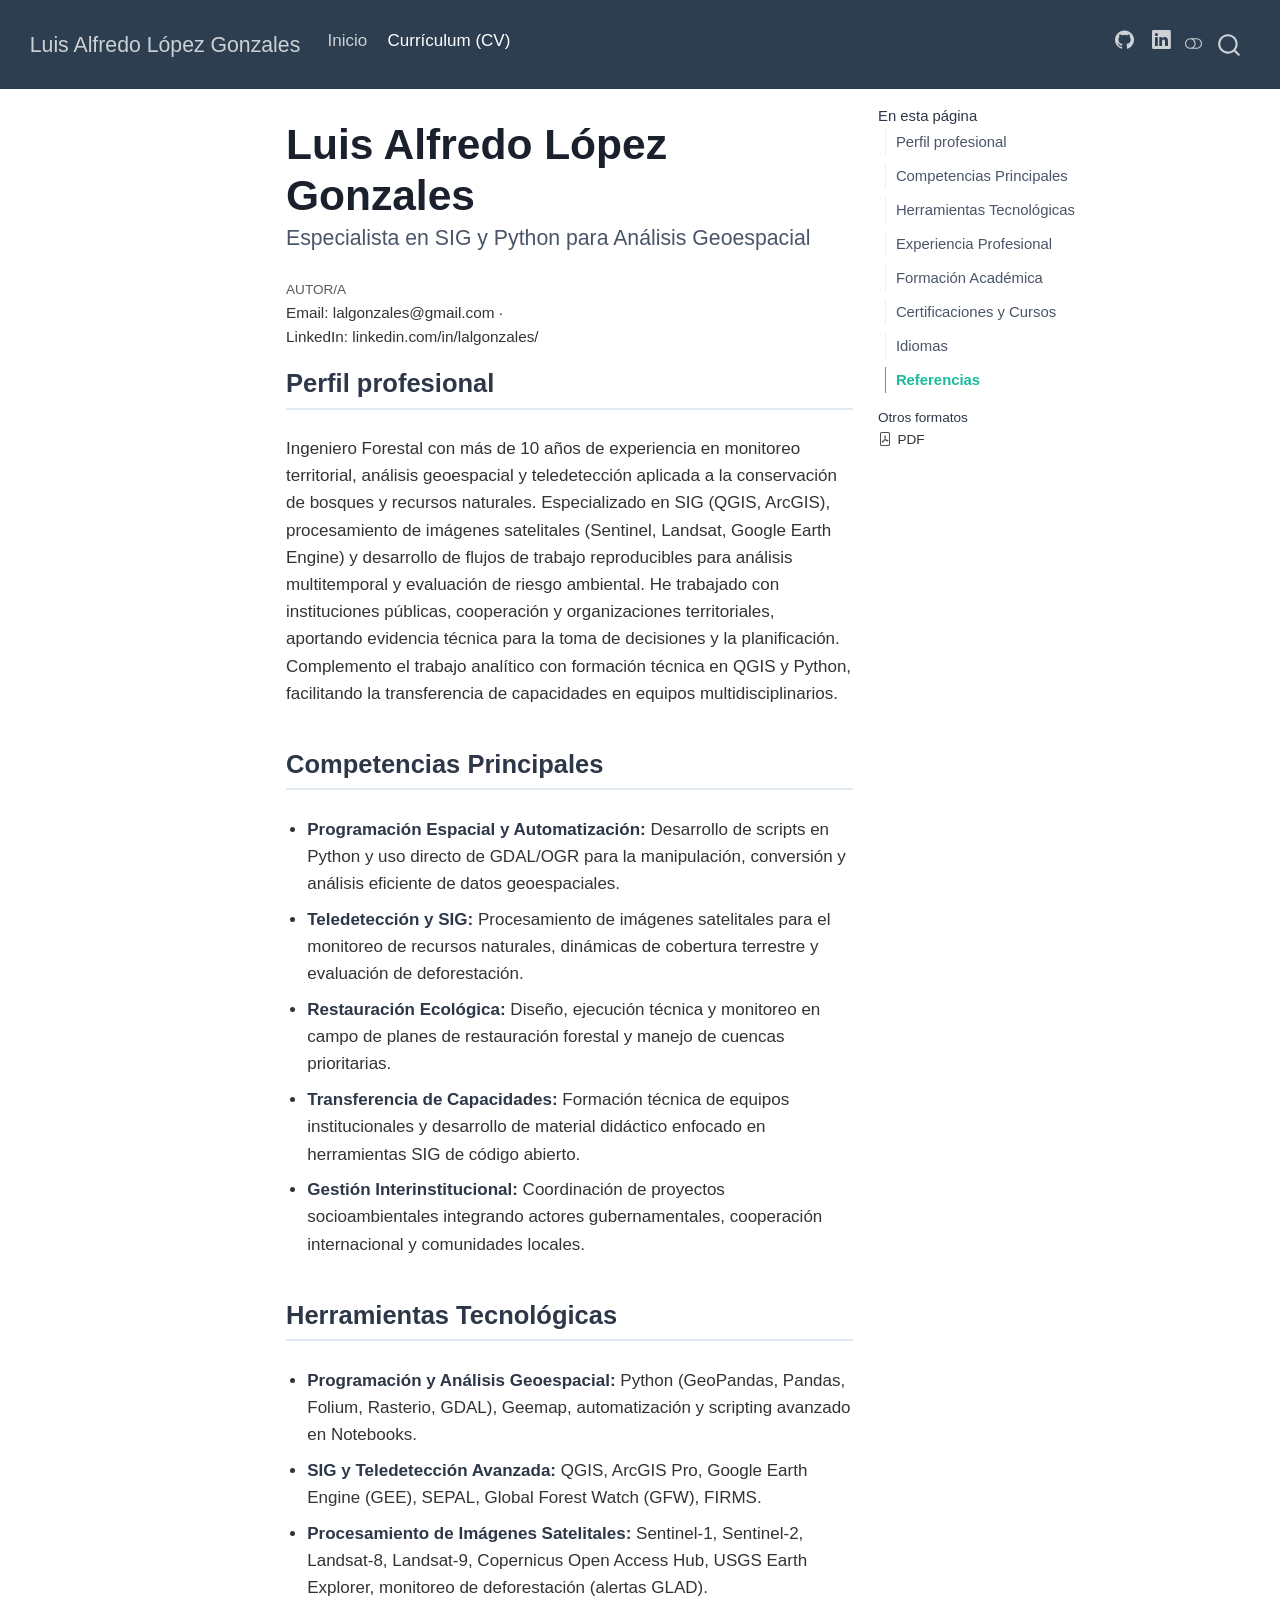
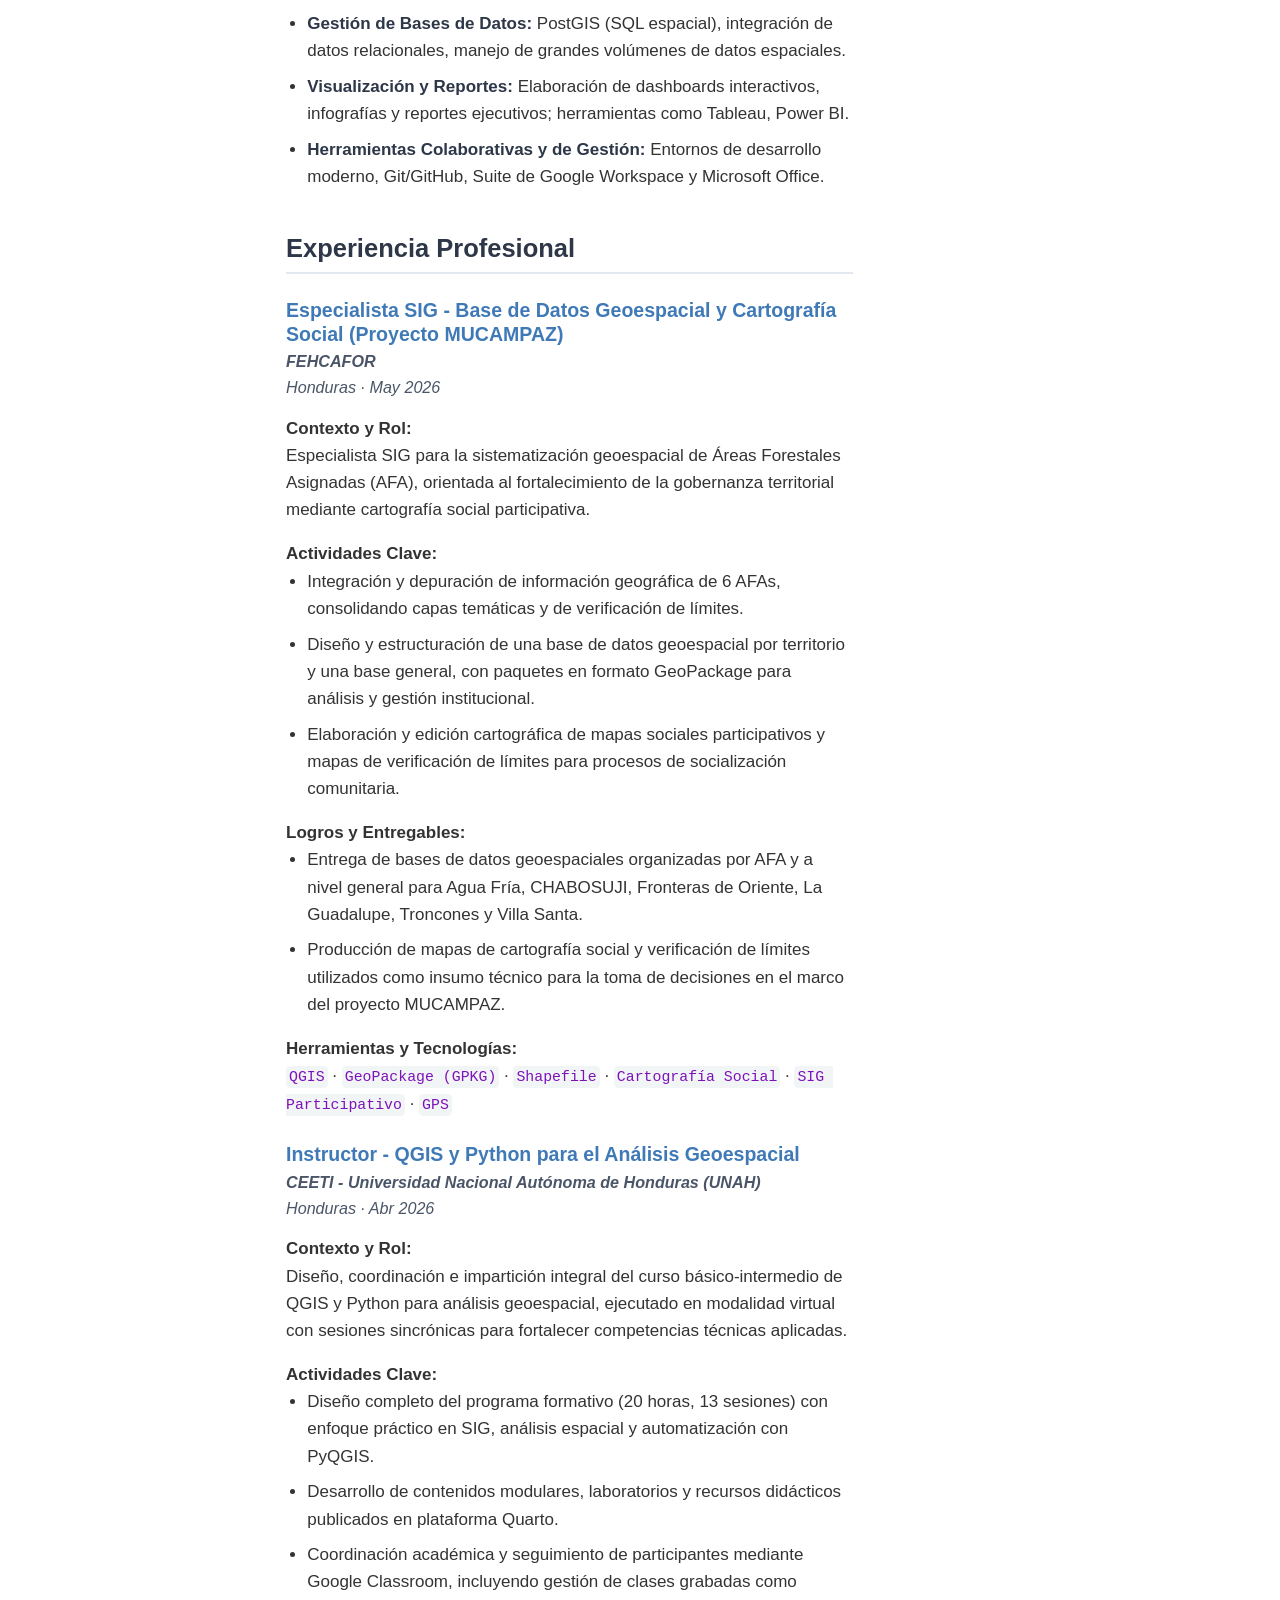
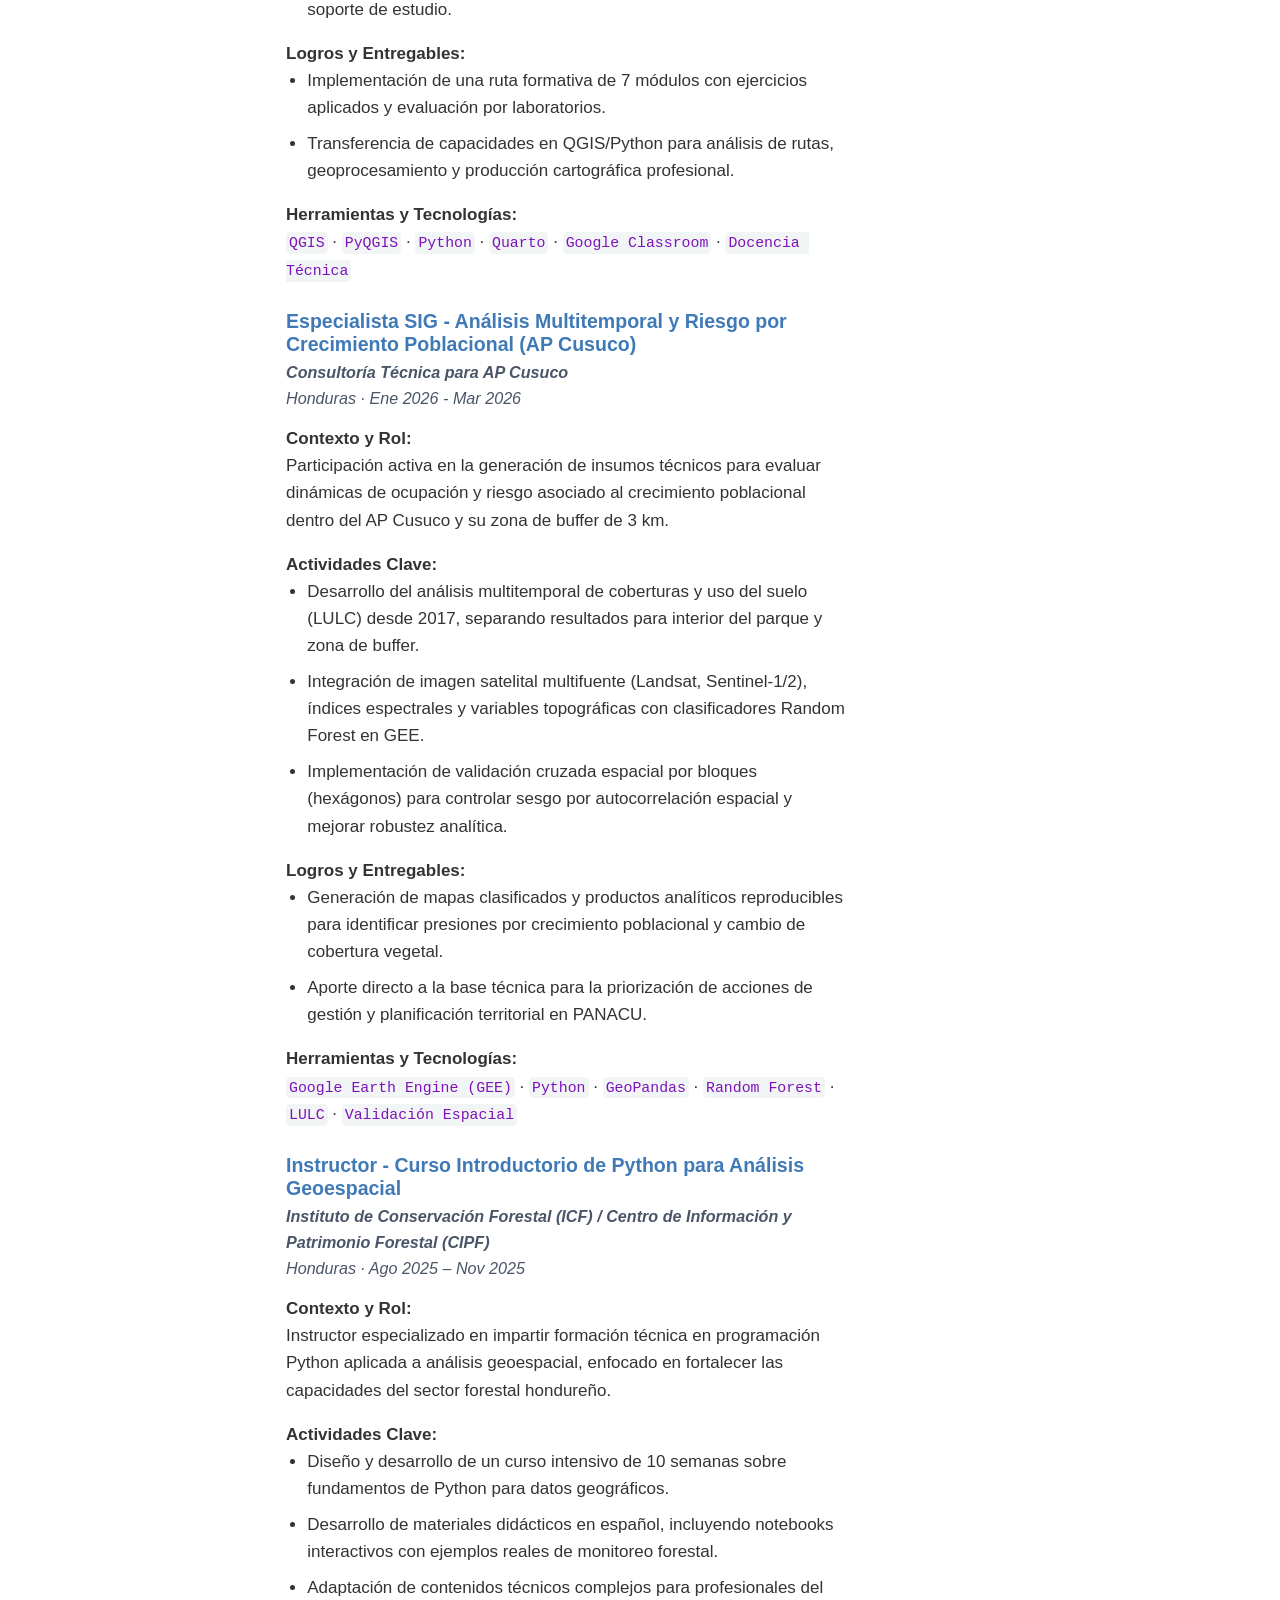
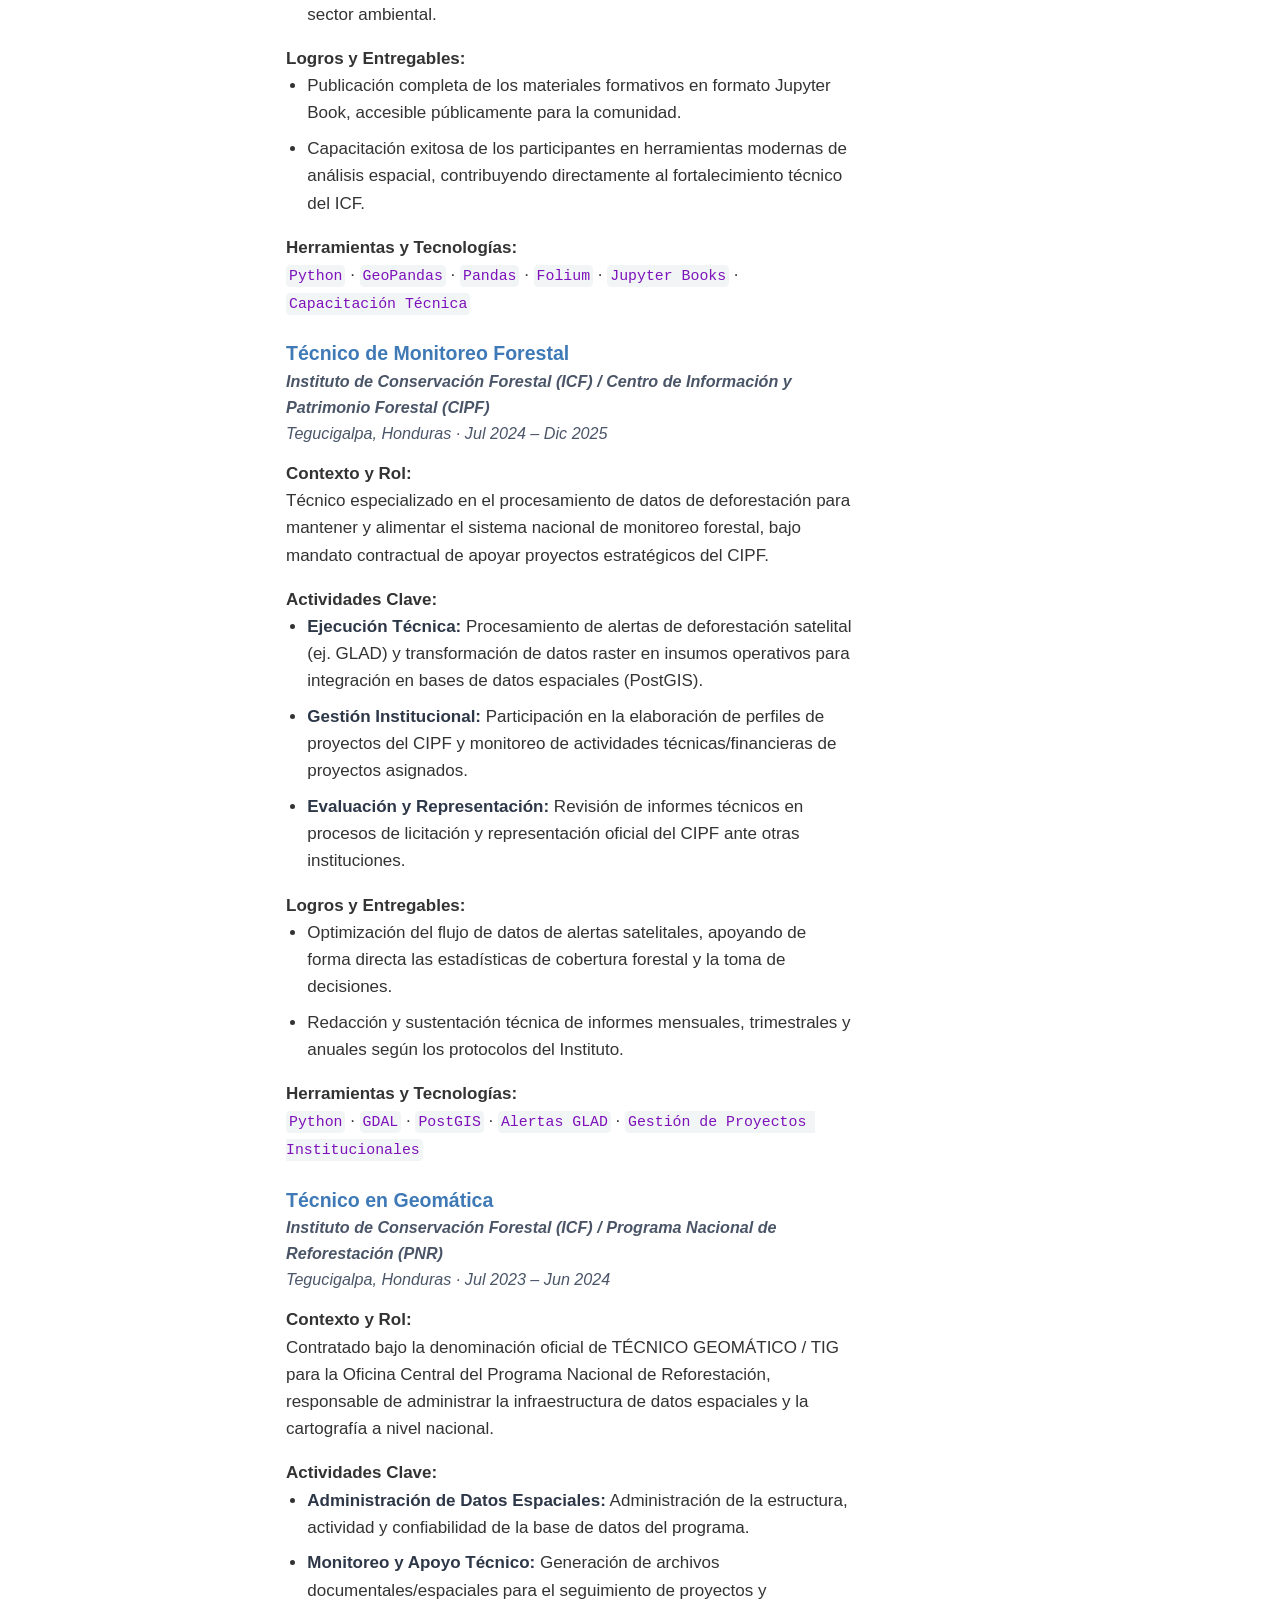
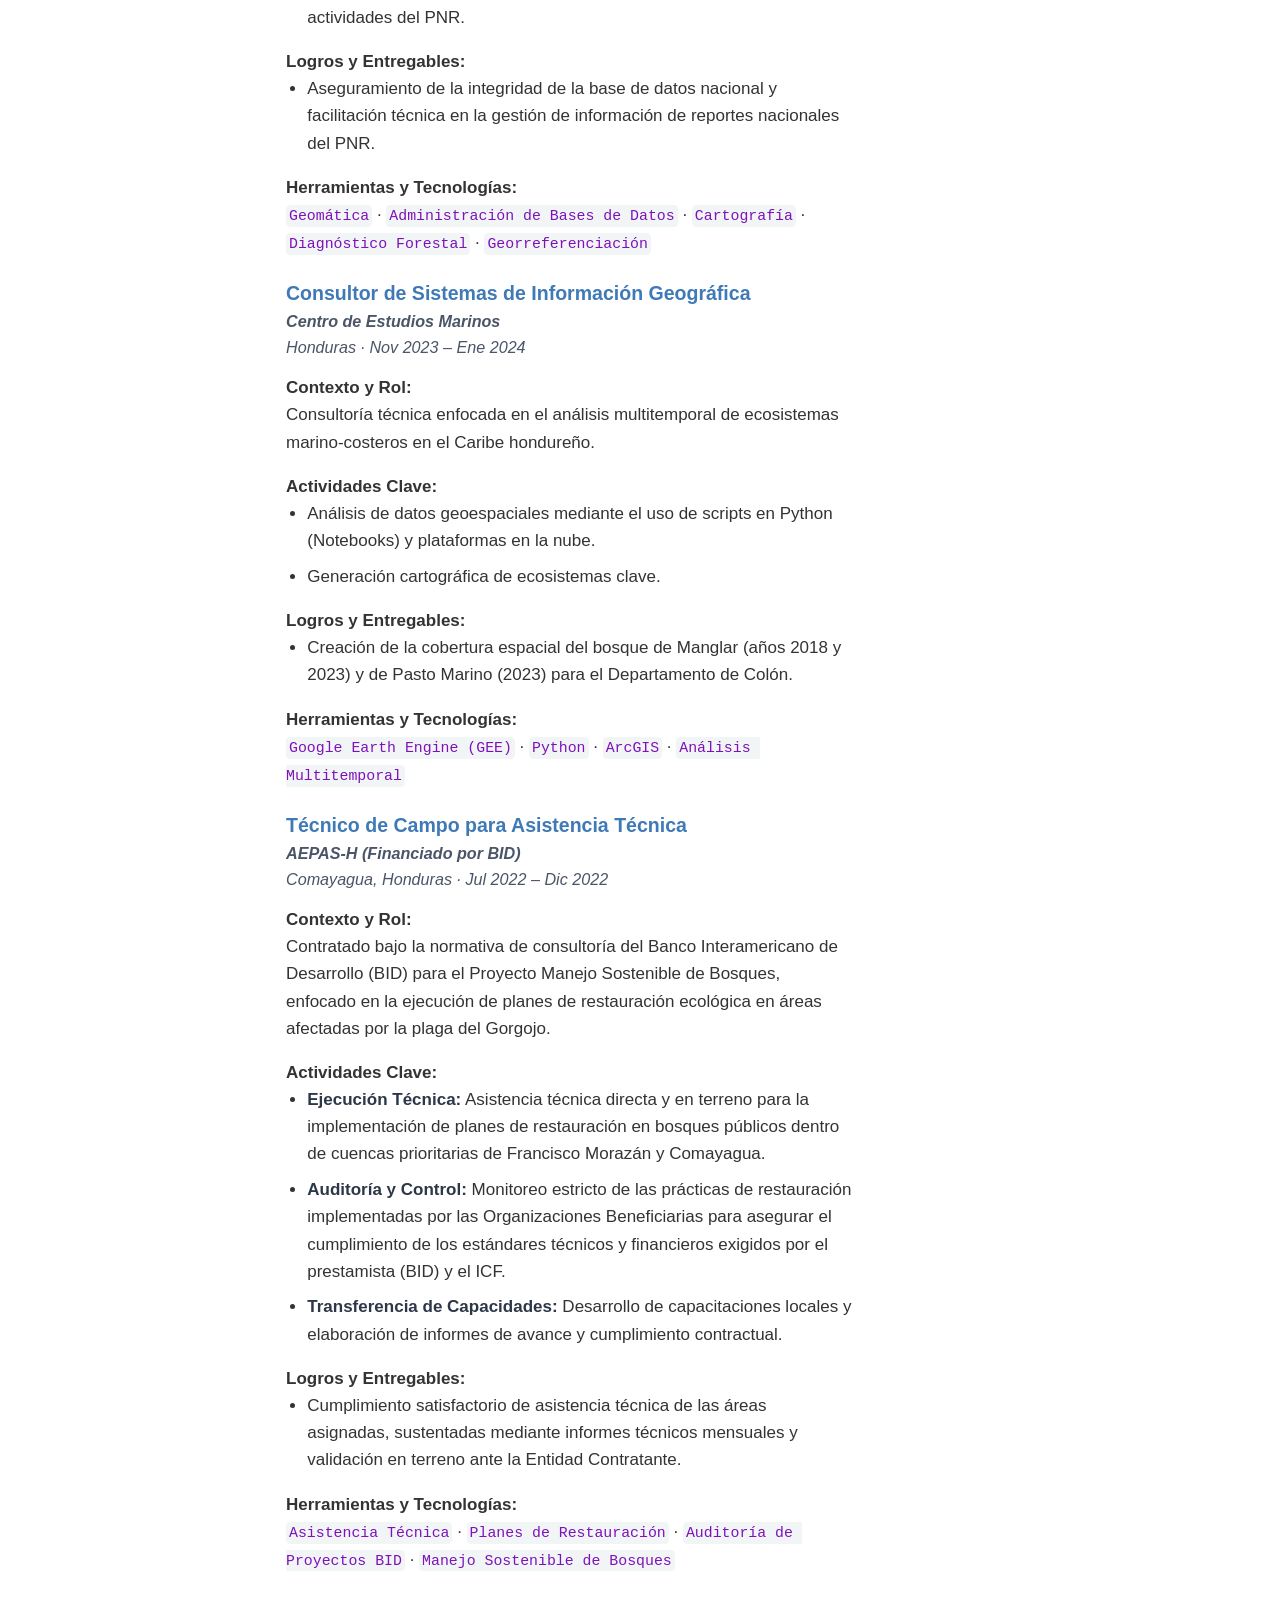
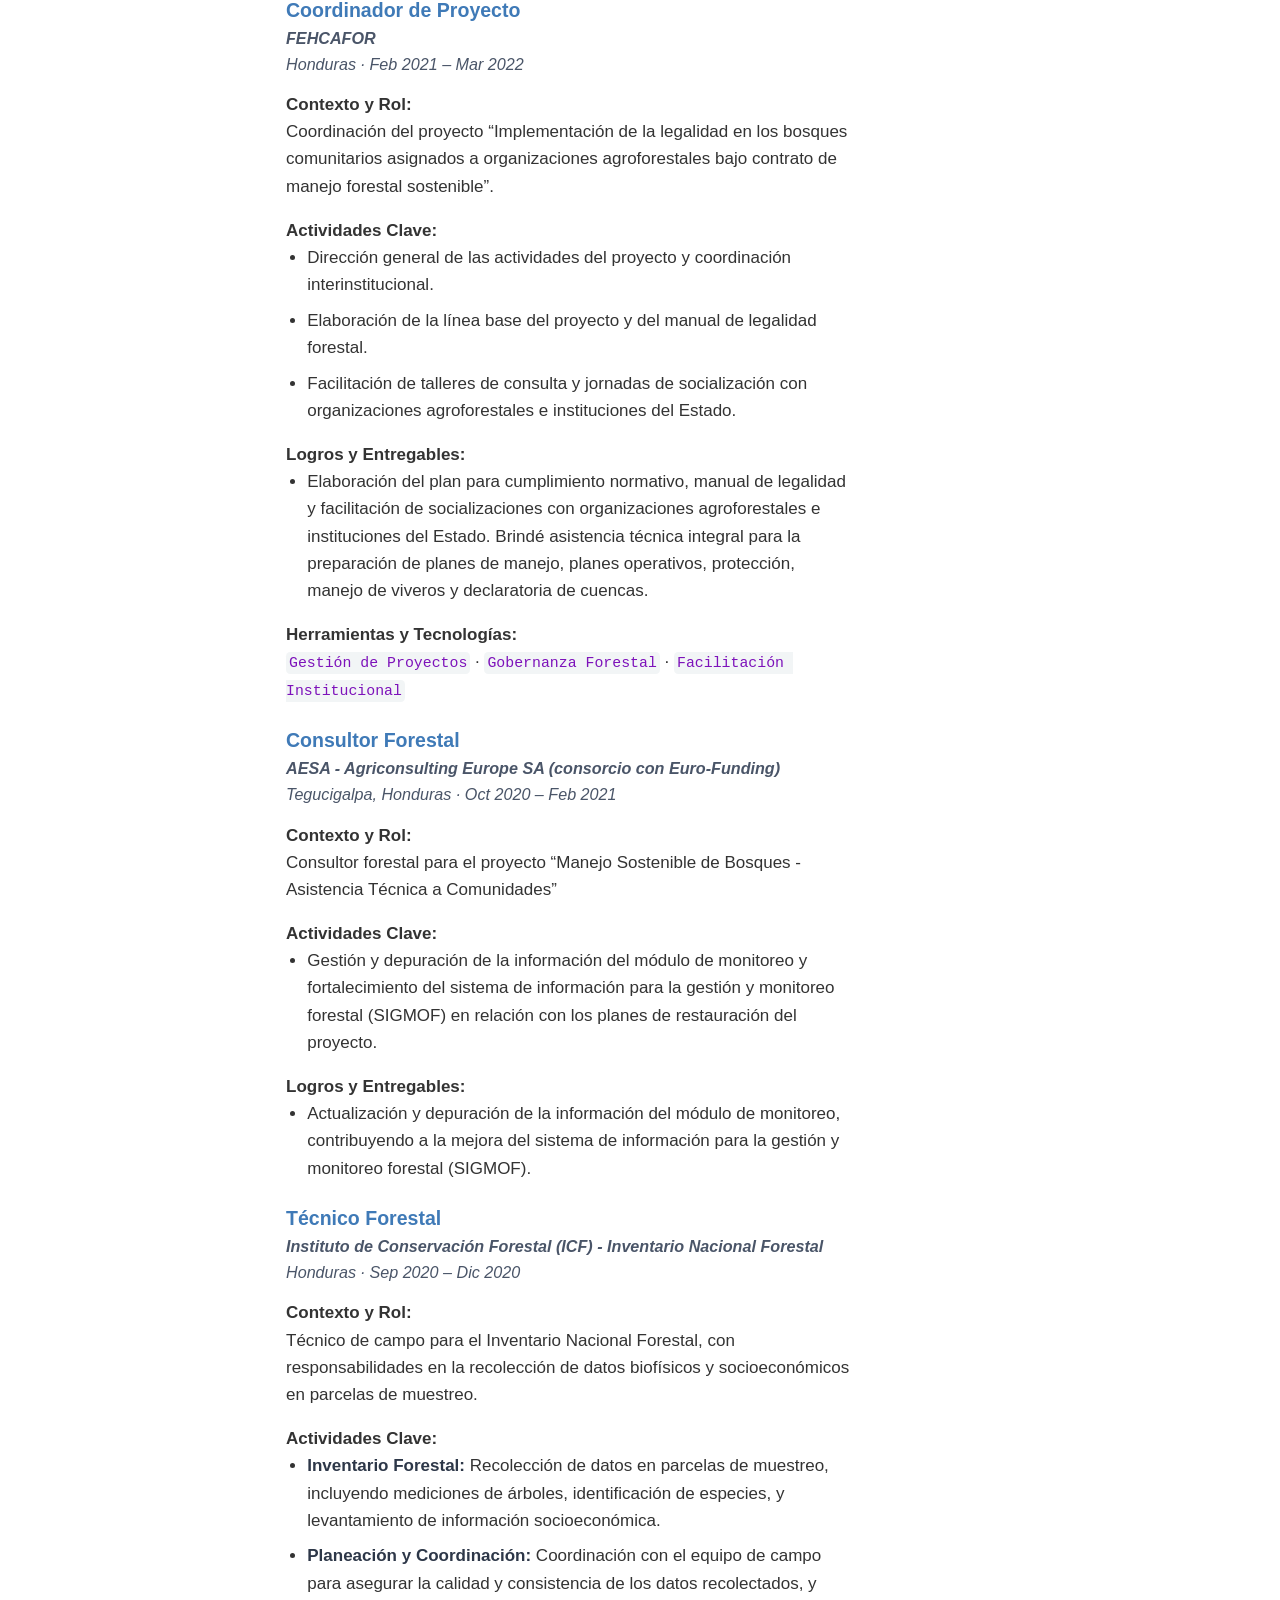
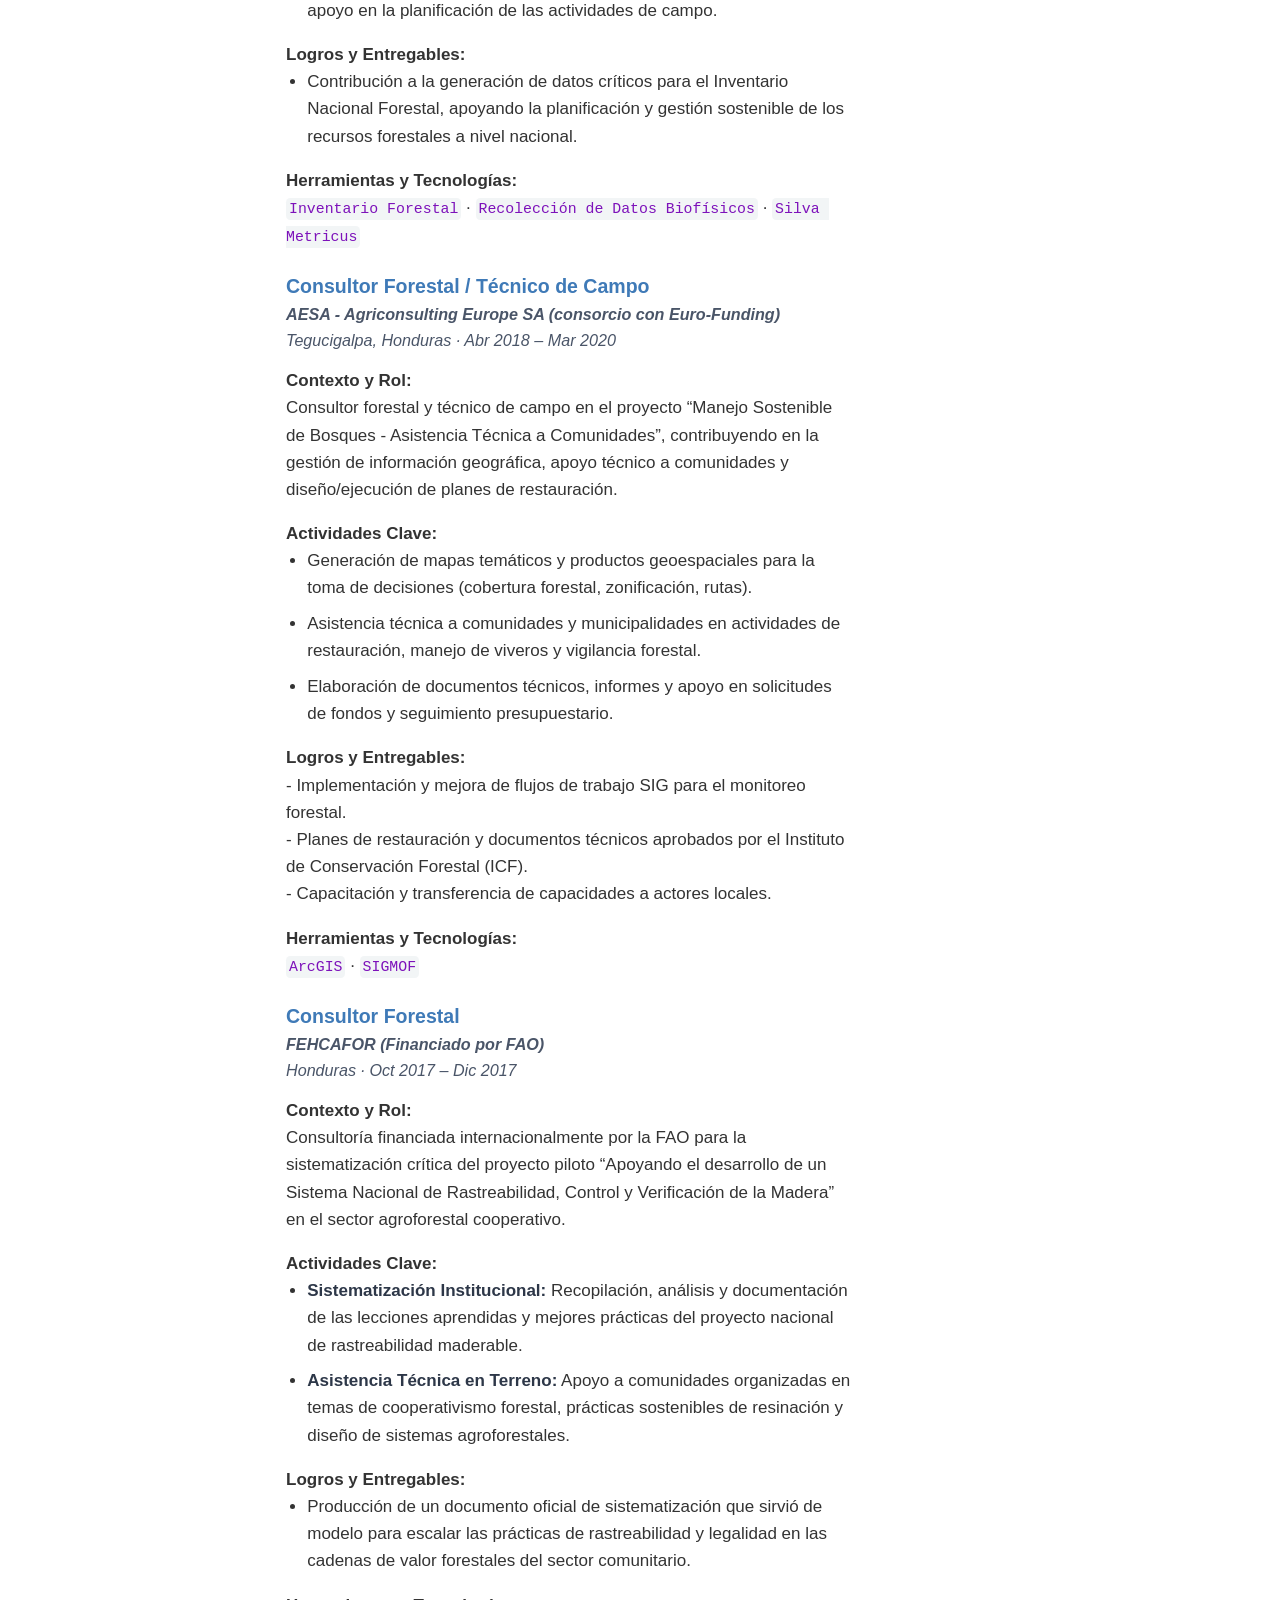
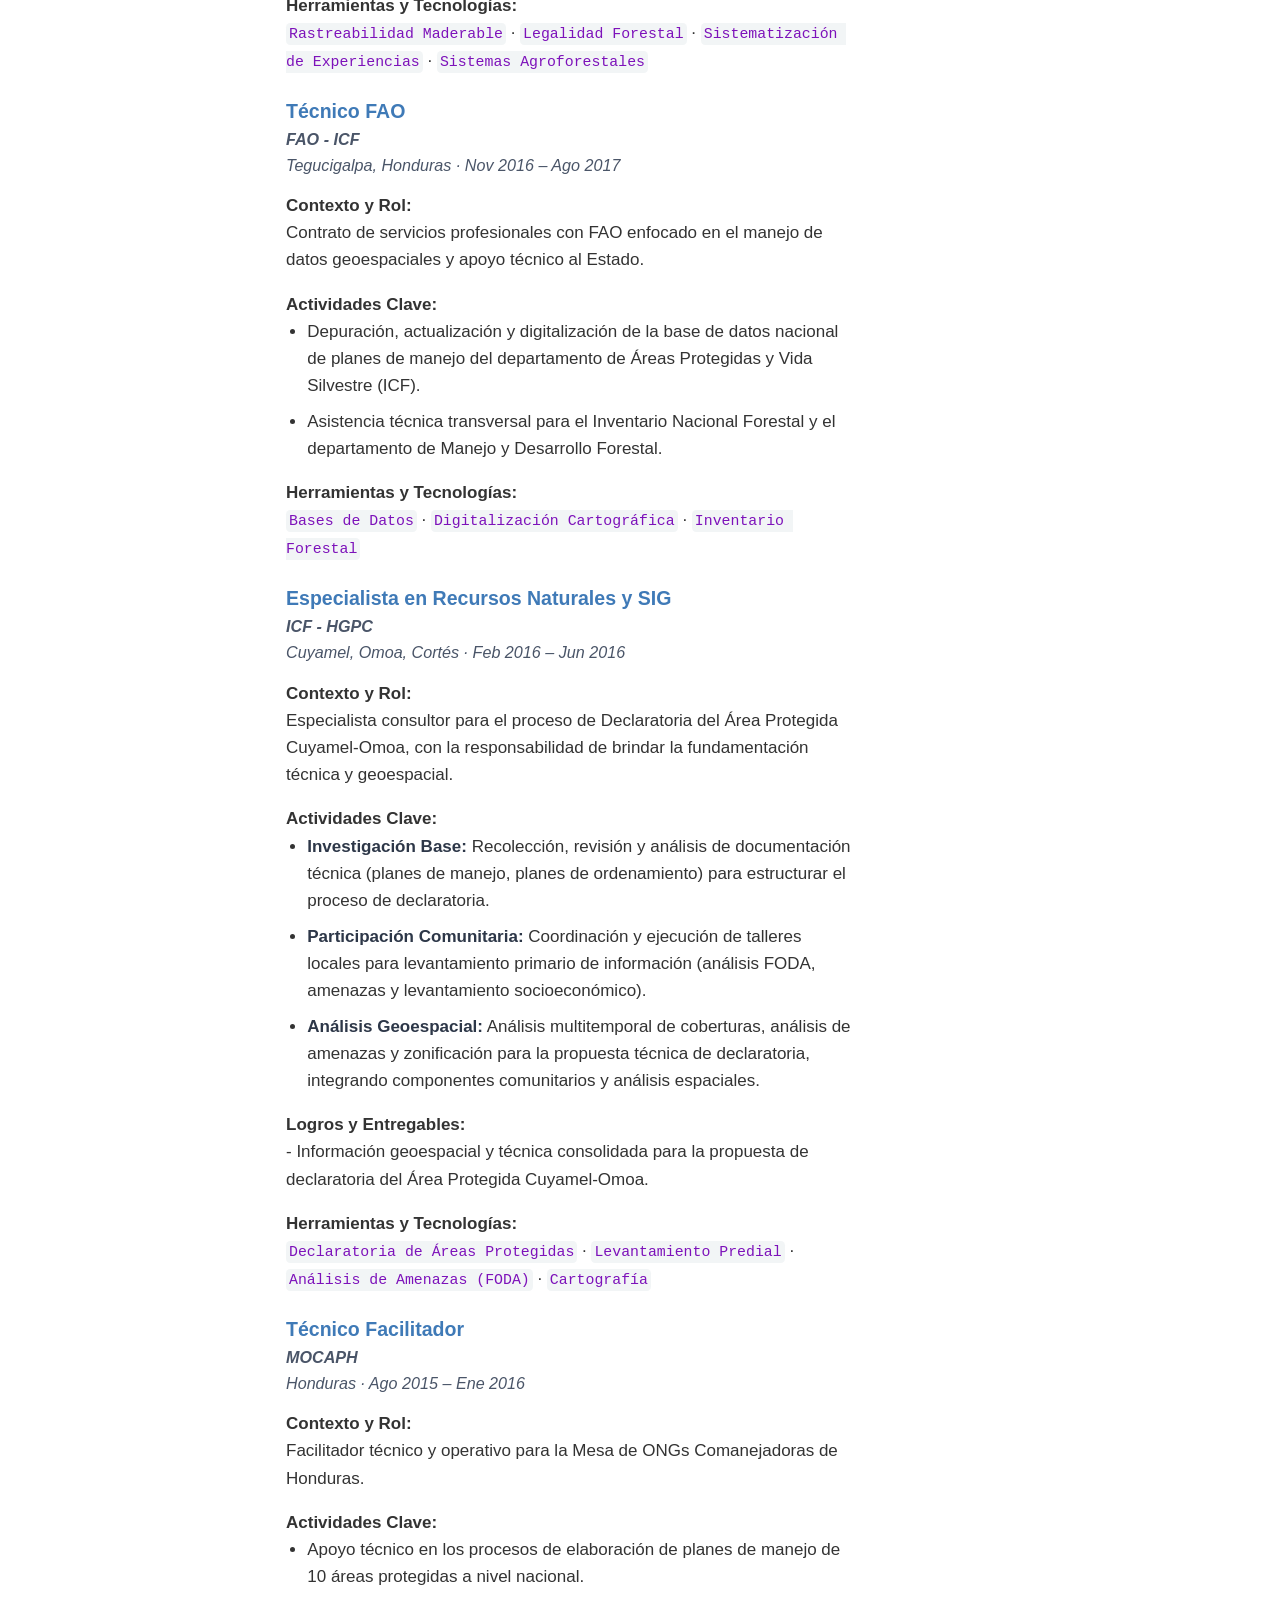
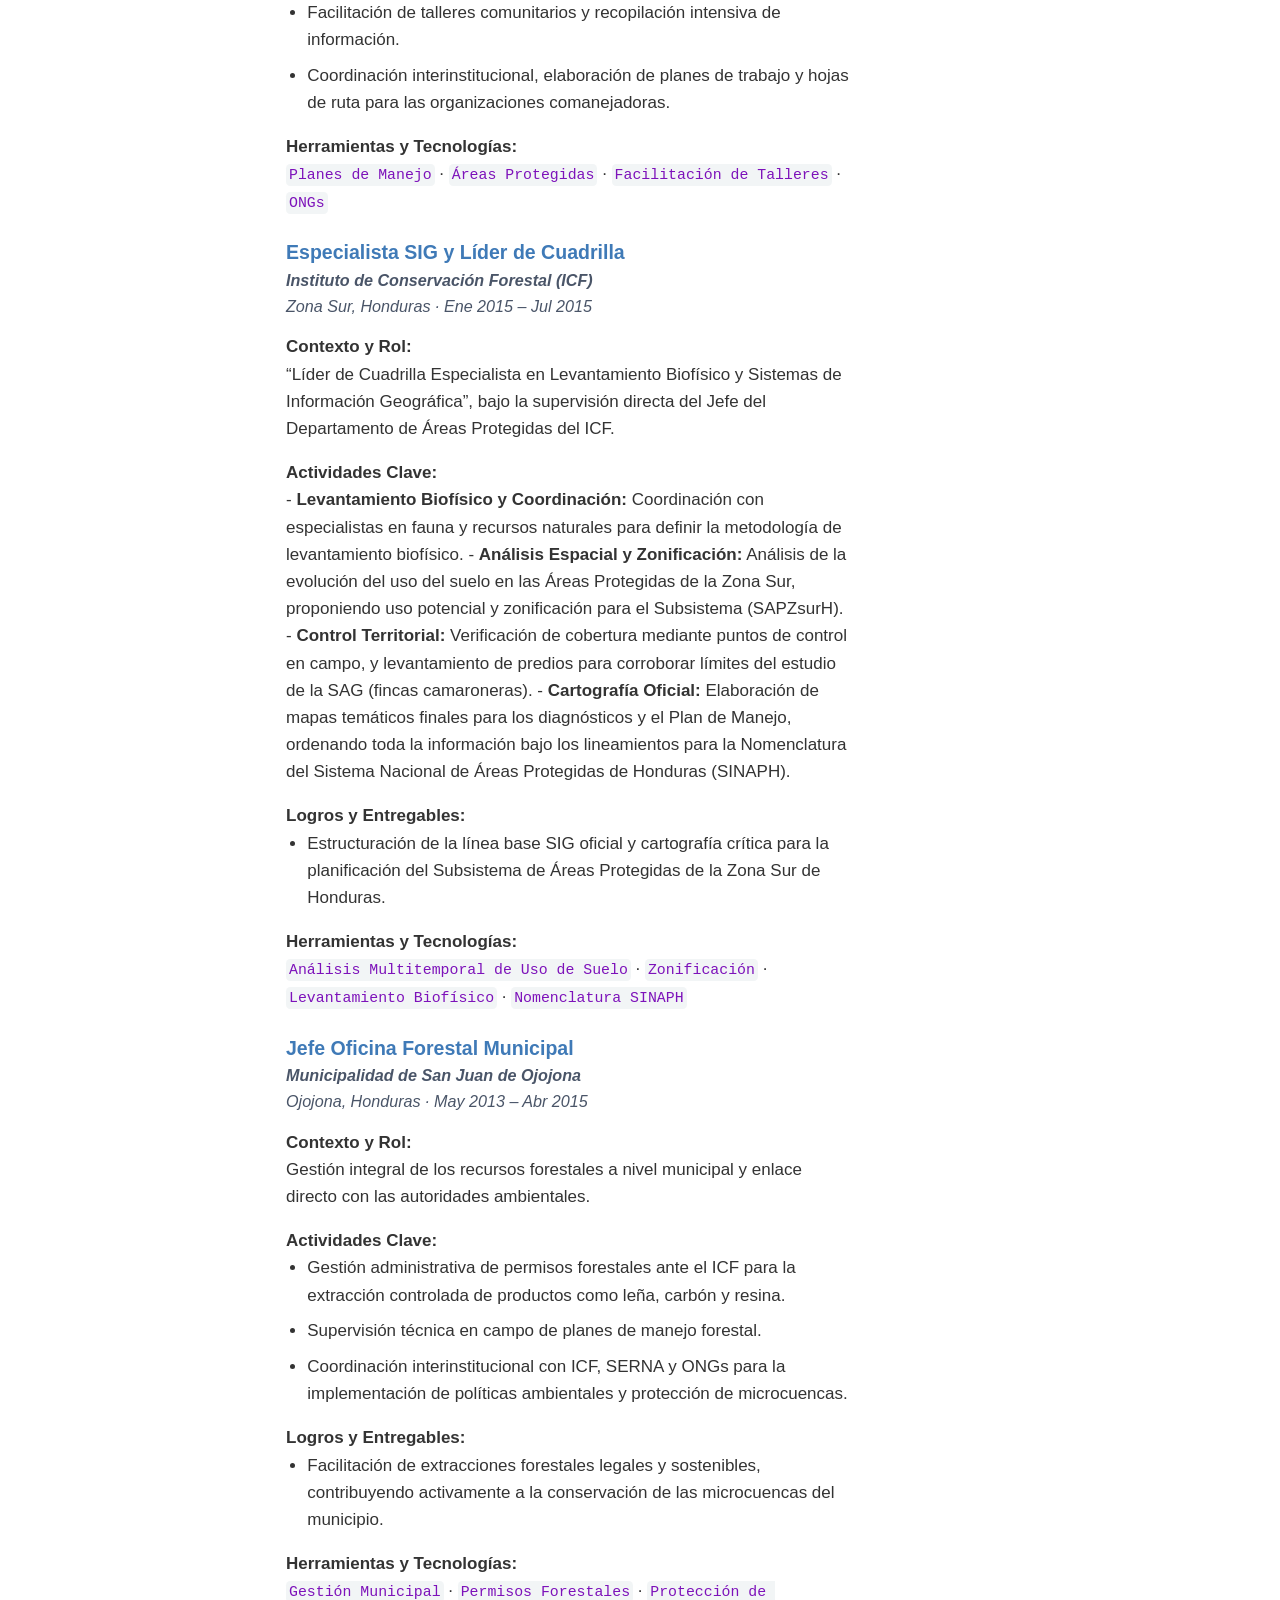
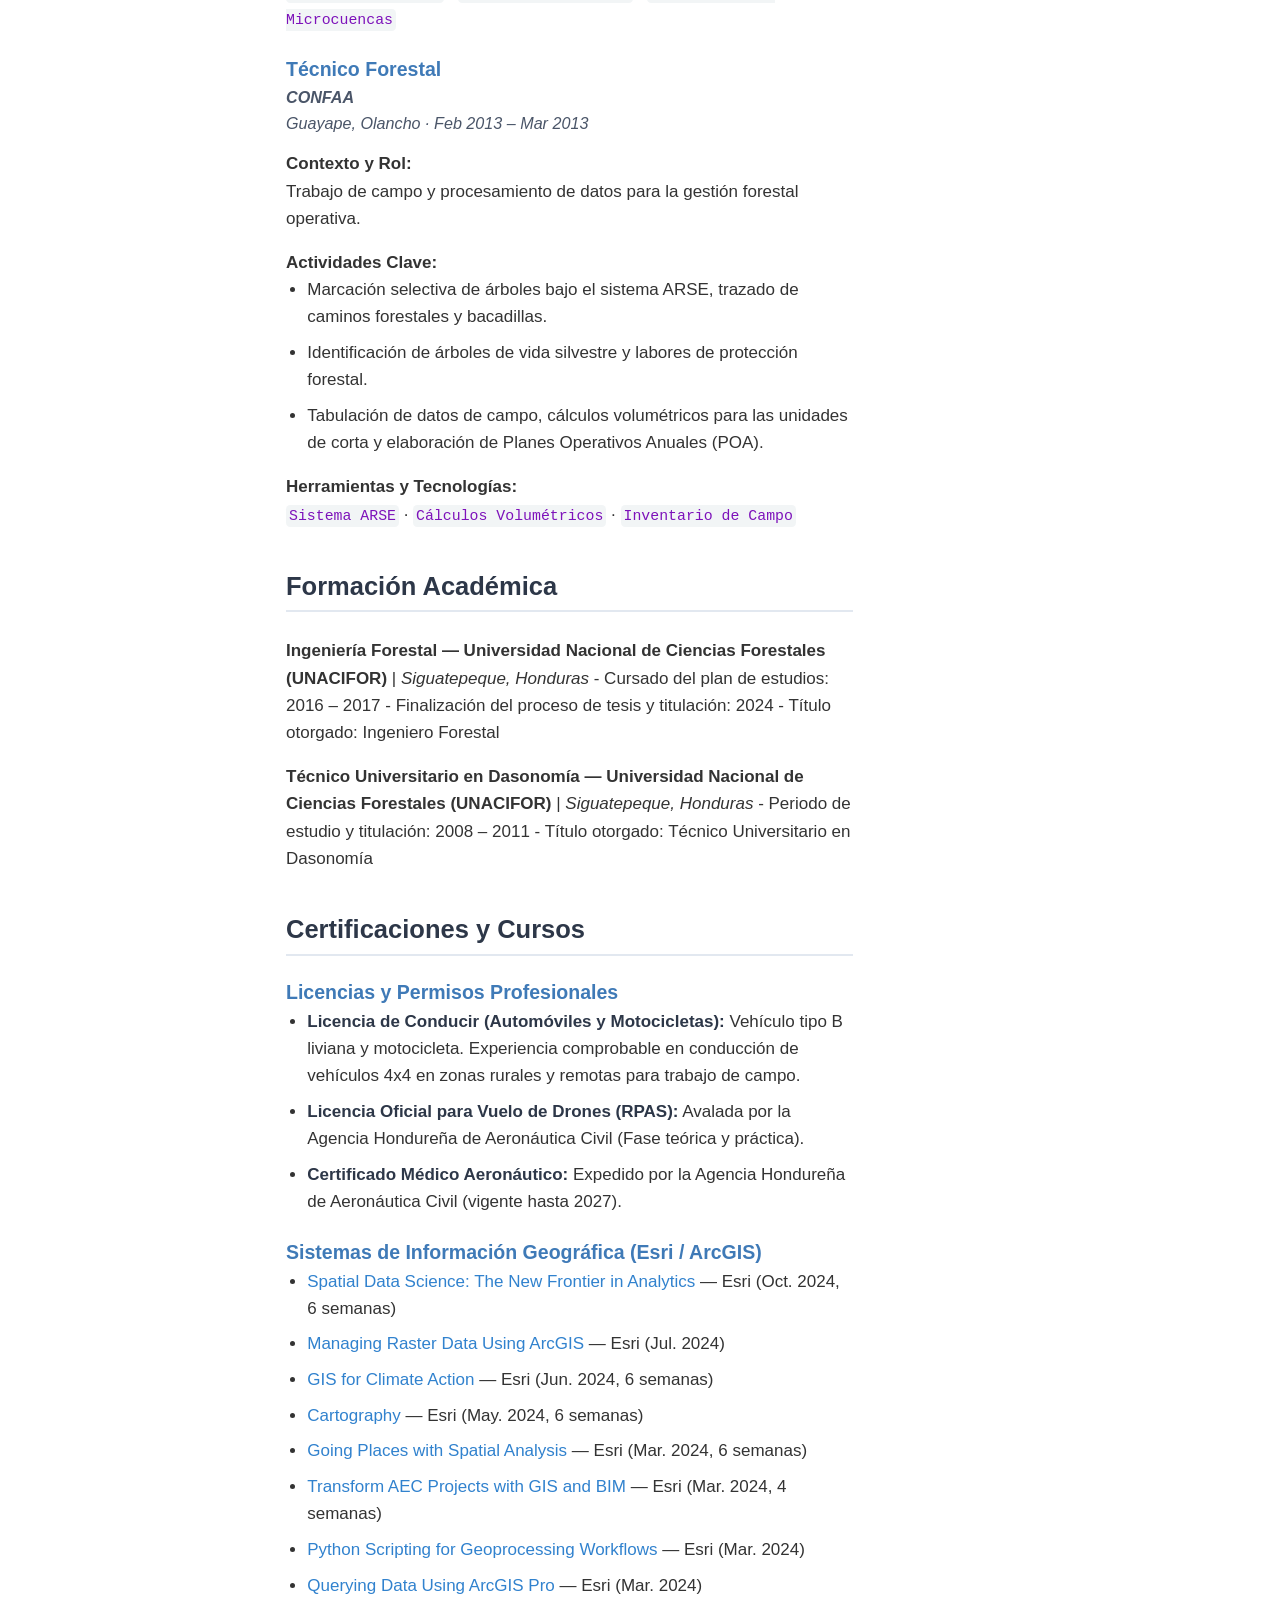
==== content/cv.html @ c2a007c4 "Built site for gh-pages" ====
<!DOCTYPE html>
<html xmlns="http://www.w3.org/1999/xhtml" lang="es" xml:lang="es"><head>

<meta charset="utf-8">
<meta name="generator" content="quarto-1.11.9">

<meta name="viewport" content="width=device-width, initial-scale=1.0, user-scalable=yes">

<meta name="author" content="Email: lalgonzales@gmail.com · LinkedIn: linkedin.com/in/lalgonzales/">

<title>Luis Alfredo López Gonzales</title>
<style>

span.smallcaps{font-variant: small-caps;}
div.columns{display: flex; gap: 1.5em;}
div.column{flex: auto;}
@media screen {
div.columns{gap: min(4vw, 1.5em);}
div.column{overflow-x: auto;}
}
div.hanging-indent{margin-left: 1.5em; text-indent: -1.5em;}
ul.task-list{list-style: none;}
ul.task-list li input[type="checkbox"] {
width: 0.8em;
margin: 0 0.8em 0.2em -1em;  vertical-align: middle;
}
</style>


<script>const headroomChanged = new CustomEvent("quarto-hrChanged", {
  detail: {},
  bubbles: true,
  cancelable: false,
  composed: false,
});

const announceDismiss = () => {
  const annEl = window.document.getElementById("quarto-announcement");
  if (annEl) {
    annEl.remove();

    const annId = annEl.getAttribute("data-announcement-id");
    window.localStorage.setItem(`quarto-announce-${annId}`, "true");
  }
};

const announceRegister = () => {
  const annEl = window.document.getElementById("quarto-announcement");
  if (annEl) {
    const annId = annEl.getAttribute("data-announcement-id");
    const isDismissed =
      window.localStorage.getItem(`quarto-announce-${annId}`) || false;
    if (isDismissed) {
      announceDismiss();
      return;
    } else {
      annEl.classList.remove("hidden");
    }

    const actionEl = annEl.querySelector(".quarto-announcement-action");
    if (actionEl) {
      actionEl.addEventListener("click", function (e) {
        e.preventDefault();
        // Hide the bar immediately
        announceDismiss();
      });
    }
  }
};

window.document.addEventListener("DOMContentLoaded", function () {
  let init = false;

  announceRegister();

  // Manage the back to top button, if one is present.
  let lastScrollTop = window.pageYOffset || document.documentElement.scrollTop;
  const scrollDownBuffer = 5;
  const scrollUpBuffer = 35;
  const btn = document.getElementById("quarto-back-to-top");
  const hideBackToTop = () => {
    btn.style.display = "none";
  };
  const showBackToTop = () => {
    btn.style.display = "inline-block";
  };
  if (btn) {
    window.document.addEventListener(
      "scroll",
      function () {
        const currentScrollTop =
          window.pageYOffset || document.documentElement.scrollTop;

        // Shows and hides the button 'intelligently' as the user scrolls
        if (currentScrollTop - scrollDownBuffer > lastScrollTop) {
          hideBackToTop();
          lastScrollTop = currentScrollTop <= 0 ? 0 : currentScrollTop;
        } else if (currentScrollTop < lastScrollTop - scrollUpBuffer) {
          showBackToTop();
          lastScrollTop = currentScrollTop <= 0 ? 0 : currentScrollTop;
        }

        // Show the button at the bottom, hides it at the top
        if (currentScrollTop <= 0) {
          hideBackToTop();
        } else if (
          window.innerHeight + currentScrollTop >=
          document.body.offsetHeight
        ) {
          showBackToTop();
        }
      },
      false
    );
  }

  function throttle(func, wait) {
    var timeout;
    return function () {
      const context = this;
      const args = arguments;
      const later = function () {
        clearTimeout(timeout);
        timeout = null;
        func.apply(context, args);
      };

      if (!timeout) {
        timeout = setTimeout(later, wait);
      }
    };
  }

  function headerOffset() {
    // Set an offset if there is are fixed top navbar
    const headerEl = window.document.querySelector("header.fixed-top");
    if (headerEl) {
      return headerEl.clientHeight;
    } else {
      return 0;
    }
  }

  function footerOffset() {
    const footerEl = window.document.querySelector("footer.footer");
    if (footerEl) {
      return footerEl.clientHeight;
    } else {
      return 0;
    }
  }

  function dashboardOffset() {
    const dashboardNavEl = window.document.getElementById(
      "quarto-dashboard-header"
    );
    if (dashboardNavEl !== null) {
      return dashboardNavEl.clientHeight;
    } else {
      return 0;
    }
  }

  function updateDocumentOffsetWithoutAnimation() {
    updateDocumentOffset(false);
  }

  function updateDocumentOffset(animated) {
    // set body offset
    const topOffset = headerOffset();
    const bodyOffset = topOffset + footerOffset() + dashboardOffset();
    const bodyEl = window.document.body;
    bodyEl.setAttribute("data-bs-offset", topOffset);
    bodyEl.style.paddingTop = topOffset + "px";

    // deal with sidebar offsets
    const sidebars = window.document.querySelectorAll(
      ".sidebar, .headroom-target"
    );
    sidebars.forEach((sidebar) => {
      if (!animated) {
        sidebar.classList.add("notransition");
        // Remove the no transition class after the animation has time to complete
        setTimeout(function () {
          sidebar.classList.remove("notransition");
        }, 201);
      }

      if (window.Headroom && sidebar.classList.contains("sidebar-unpinned")) {
        sidebar.style.top = "0";
        sidebar.style.maxHeight = "100vh";
      } else {
        sidebar.style.top = topOffset + "px";
        sidebar.style.maxHeight = "calc(100vh - " + topOffset + "px)";
      }
    });

    // allow space for footer
    const mainContainer = window.document.querySelector(".quarto-container");
    if (mainContainer) {
      mainContainer.style.minHeight = "calc(100vh - " + bodyOffset + "px)";
    }

    // link offset
    let linkStyle = window.document.querySelector("#quarto-target-style");
    if (!linkStyle) {
      linkStyle = window.document.createElement("style");
      linkStyle.setAttribute("id", "quarto-target-style");
      window.document.head.appendChild(linkStyle);
    }
    while (linkStyle.firstChild) {
      linkStyle.removeChild(linkStyle.firstChild);
    }
    if (topOffset > 0) {
      linkStyle.appendChild(
        window.document.createTextNode(`
      section:target::before {
        content: "";
        display: block;
        height: ${topOffset}px;
        margin: -${topOffset}px 0 0;
      }`)
      );
    }
    if (init) {
      window.dispatchEvent(headroomChanged);
    }
    init = true;
  }

  // initialize headroom
  var header = window.document.querySelector("#quarto-header");
  if (header && window.Headroom) {
    const headroom = new window.Headroom(header, {
      tolerance: 5,
      onPin: function () {
        const sidebars = window.document.querySelectorAll(
          ".sidebar, .headroom-target"
        );
        sidebars.forEach((sidebar) => {
          sidebar.classList.remove("sidebar-unpinned");
        });
        updateDocumentOffset();
      },
      onUnpin: function () {
        const sidebars = window.document.querySelectorAll(
          ".sidebar, .headroom-target"
        );
        sidebars.forEach((sidebar) => {
          sidebar.classList.add("sidebar-unpinned");
        });
        updateDocumentOffset();
      },
    });
    headroom.init();

    let frozen = false;
    window.quartoToggleHeadroom = function () {
      if (frozen) {
        headroom.unfreeze();
        frozen = false;
      } else {
        headroom.freeze();
        frozen = true;
      }
    };
  }

  window.addEventListener(
    "hashchange",
    function (e) {
      if (
        getComputedStyle(document.documentElement).scrollBehavior !== "smooth"
      ) {
        window.scrollTo(0, window.pageYOffset - headerOffset());
      }
    },
    false
  );

  // Observe size changed for the header
  const headerEl = window.document.querySelector("header.fixed-top");
  if (headerEl && window.ResizeObserver) {
    const observer = new window.ResizeObserver(() => {
      setTimeout(updateDocumentOffsetWithoutAnimation, 0);
    });
    observer.observe(headerEl, {
      attributes: true,
      childList: true,
      characterData: true,
    });
  } else {
    window.addEventListener(
      "resize",
      throttle(updateDocumentOffsetWithoutAnimation, 50)
    );
  }
  setTimeout(updateDocumentOffsetWithoutAnimation, 250);

  // fixup index.html links if we aren't on the filesystem
  if (window.location.protocol !== "file:") {
    const links = window.document.querySelectorAll("a");
    for (let i = 0; i < links.length; i++) {
      if (links[i].href) {
        links[i].dataset.originalHref = links[i].href;
        // only strip index.html at the end of the path (optionally followed
        // by a query or fragment) so that files like index.html.md
        // (alternate-format twins) are left alone (#14667)
        links[i].href = links[i].href.replace(/\/index\.html(?=[?#]|$)/, "/");
      }
    }

    // Fixup any sharing links that require urls
    // Append url to any sharing urls
    const sharingLinks = window.document.querySelectorAll(
      "a.sidebar-tools-main-item, a.quarto-navigation-tool, a.quarto-navbar-tools, a.quarto-navbar-tools-item"
    );
    for (let i = 0; i < sharingLinks.length; i++) {
      const sharingLink = sharingLinks[i];
      const href = sharingLink.getAttribute("href");
      if (href) {
        sharingLink.setAttribute(
          "href",
          href.replace("|url|", window.location.href)
        );
      }
    }

    // Scroll the active navigation item into view, if necessary
    const navSidebar = window.document.querySelector("nav#quarto-sidebar");
    if (navSidebar) {
      // Find the active item
      const activeItem = navSidebar.querySelector("li.sidebar-item a.active");
      if (activeItem) {
        // Wait for the scroll height and height to resolve by observing size changes on the
        // nav element that is scrollable
        const resizeObserver = new ResizeObserver((_entries) => {
          // The bottom of the element
          const elBottom = activeItem.offsetTop;
          const viewBottom = navSidebar.scrollTop + navSidebar.clientHeight;

          // The element height and scroll height are the same, then we are still loading
          if (viewBottom !== navSidebar.scrollHeight) {
            // Determine if the item isn't visible and scroll to it
            if (elBottom >= viewBottom) {
              navSidebar.scrollTop = elBottom;
            }

            // stop observing now since we've completed the scroll
            resizeObserver.unobserve(navSidebar);
          }
        });
        resizeObserver.observe(navSidebar);
      }
    }
  }
});
</script>
<script>/*!
 * headroom.js v0.12.0 - Give your page some headroom. Hide your header until you need it
 * Copyright (c) 2020 Nick Williams - http://wicky.nillia.ms/headroom.js
 * License: MIT
 */

!function(t,n){"object"==typeof exports&&"undefined"!=typeof module?module.exports=n():"function"==typeof define&&define.amd?define(n):(t=t||self).Headroom=n()}(this,function(){"use strict";function t(){return"undefined"!=typeof window}function d(t){return function(t){return t&&t.document&&function(t){return 9===t.nodeType}(t.document)}(t)?function(t){var n=t.document,o=n.body,s=n.documentElement;return{scrollHeight:function(){return Math.max(o.scrollHeight,s.scrollHeight,o.offsetHeight,s.offsetHeight,o.clientHeight,s.clientHeight)},height:function(){return t.innerHeight||s.clientHeight||o.clientHeight},scrollY:function(){return void 0!==t.pageYOffset?t.pageYOffset:(s||o.parentNode||o).scrollTop}}}(t):function(t){return{scrollHeight:function(){return Math.max(t.scrollHeight,t.offsetHeight,t.clientHeight)},height:function(){return Math.max(t.offsetHeight,t.clientHeight)},scrollY:function(){return t.scrollTop}}}(t)}function n(t,s,e){var n,o=function(){var n=!1;try{var t={get passive(){n=!0}};window.addEventListener("test",t,t),window.removeEventListener("test",t,t)}catch(t){n=!1}return n}(),i=!1,r=d(t),l=r.scrollY(),a={};function c(){var t=Math.round(r.scrollY()),n=r.height(),o=r.scrollHeight();a.scrollY=t,a.lastScrollY=l,a.direction=l<t?"down":"up",a.distance=Math.abs(t-l),a.isOutOfBounds=t<0||o<t+n,a.top=t<=s.offset[a.direction],a.bottom=o<=t+n,a.toleranceExceeded=a.distance>s.tolerance[a.direction],e(a),l=t,i=!1}function h(){i||(i=!0,n=requestAnimationFrame(c))}var u=!!o&&{passive:!0,capture:!1};return t.addEventListener("scroll",h,u),c(),{destroy:function(){cancelAnimationFrame(n),t.removeEventListener("scroll",h,u)}}}function o(t){return t===Object(t)?t:{down:t,up:t}}function s(t,n){n=n||{},Object.assign(this,s.options,n),this.classes=Object.assign({},s.options.classes,n.classes),this.elem=t,this.tolerance=o(this.tolerance),this.offset=o(this.offset),this.initialised=!1,this.frozen=!1}return s.prototype={constructor:s,init:function(){return s.cutsTheMustard&&!this.initialised&&(this.addClass("initial"),this.initialised=!0,setTimeout(function(t){t.scrollTracker=n(t.scroller,{offset:t.offset,tolerance:t.tolerance},t.update.bind(t))},100,this)),this},destroy:function(){this.initialised=!1,Object.keys(this.classes).forEach(this.removeClass,this),this.scrollTracker.destroy()},unpin:function(){!this.hasClass("pinned")&&this.hasClass("unpinned")||(this.addClass("unpinned"),this.removeClass("pinned"),this.onUnpin&&this.onUnpin.call(this))},pin:function(){this.hasClass("unpinned")&&(this.addClass("pinned"),this.removeClass("unpinned"),this.onPin&&this.onPin.call(this))},freeze:function(){this.frozen=!0,this.addClass("frozen")},unfreeze:function(){this.frozen=!1,this.removeClass("frozen")},top:function(){this.hasClass("top")||(this.addClass("top"),this.removeClass("notTop"),this.onTop&&this.onTop.call(this))},notTop:function(){this.hasClass("notTop")||(this.addClass("notTop"),this.removeClass("top"),this.onNotTop&&this.onNotTop.call(this))},bottom:function(){this.hasClass("bottom")||(this.addClass("bottom"),this.removeClass("notBottom"),this.onBottom&&this.onBottom.call(this))},notBottom:function(){this.hasClass("notBottom")||(this.addClass("notBottom"),this.removeClass("bottom"),this.onNotBottom&&this.onNotBottom.call(this))},shouldUnpin:function(t){return"down"===t.direction&&!t.top&&t.toleranceExceeded},shouldPin:function(t){return"up"===t.direction&&t.toleranceExceeded||t.top},addClass:function(t){this.elem.classList.add.apply(this.elem.classList,this.classes[t].split(" "))},removeClass:function(t){this.elem.classList.remove.apply(this.elem.classList,this.classes[t].split(" "))},hasClass:function(t){return this.classes[t].split(" ").every(function(t){return this.classList.contains(t)},this.elem)},update:function(t){t.isOutOfBounds||!0!==this.frozen&&(t.top?this.top():this.notTop(),t.bottom?this.bottom():this.notBottom(),this.shouldUnpin(t)?this.unpin():this.shouldPin(t)&&this.pin())}},s.options={tolerance:{up:0,down:0},offset:0,scroller:t()?window:null,classes:{frozen:"headroom--frozen",pinned:"headroom--pinned",unpinned:"headroom--unpinned",top:"headroom--top",notTop:"headroom--not-top",bottom:"headroom--bottom",notBottom:"headroom--not-bottom",initial:"headroom"}},s.cutsTheMustard=!!(t()&&function(){}.bind&&"classList"in document.documentElement&&Object.assign&&Object.keys&&requestAnimationFrame),s});
</script>
<script>/*!
 * clipboard.js v2.0.11
 * https://clipboardjs.com/
 *
 * Licensed MIT © Zeno Rocha
 */
!function(t,e){"object"==typeof exports&&"object"==typeof module?module.exports=e():"function"==typeof define&&define.amd?define([],e):"object"==typeof exports?exports.ClipboardJS=e():t.ClipboardJS=e()}(this,function(){return n={686:function(t,e,n){"use strict";n.d(e,{default:function(){return b}});var e=n(279),i=n.n(e),e=n(370),u=n.n(e),e=n(817),r=n.n(e);function c(t){try{return document.execCommand(t)}catch(t){return}}var a=function(t){t=r()(t);return c("cut"),t};function o(t,e){var n,o,t=(n=t,o="rtl"===document.documentElement.getAttribute("dir"),(t=document.createElement("textarea")).style.fontSize="12pt",t.style.border="0",t.style.padding="0",t.style.margin="0",t.style.position="absolute",t.style[o?"right":"left"]="-9999px",o=window.pageYOffset||document.documentElement.scrollTop,t.style.top="".concat(o,"px"),t.setAttribute("readonly",""),t.value=n,t);return e.container.appendChild(t),e=r()(t),c("copy"),t.remove(),e}var f=function(t){var e=1<arguments.length&&void 0!==arguments[1]?arguments[1]:{container:document.body},n="";return"string"==typeof t?n=o(t,e):t instanceof HTMLInputElement&&!["text","search","url","tel","password"].includes(null==t?void 0:t.type)?n=o(t.value,e):(n=r()(t),c("copy")),n};function l(t){return(l="function"==typeof Symbol&&"symbol"==typeof Symbol.iterator?function(t){return typeof t}:function(t){return t&&"function"==typeof Symbol&&t.constructor===Symbol&&t!==Symbol.prototype?"symbol":typeof t})(t)}var s=function(){var t=0<arguments.length&&void 0!==arguments[0]?arguments[0]:{},e=t.action,n=void 0===e?"copy":e,o=t.container,e=t.target,t=t.text;if("copy"!==n&&"cut"!==n)throw new Error('Invalid "action" value, use either "copy" or "cut"');if(void 0!==e){if(!e||"object"!==l(e)||1!==e.nodeType)throw new Error('Invalid "target" value, use a valid Element');if("copy"===n&&e.hasAttribute("disabled"))throw new Error('Invalid "target" attribute. Please use "readonly" instead of "disabled" attribute');if("cut"===n&&(e.hasAttribute("readonly")||e.hasAttribute("disabled")))throw new Error('Invalid "target" attribute. You can\'t cut text from elements with "readonly" or "disabled" attributes')}return t?f(t,{container:o}):e?"cut"===n?a(e):f(e,{container:o}):void 0};function p(t){return(p="function"==typeof Symbol&&"symbol"==typeof Symbol.iterator?function(t){return typeof t}:function(t){return t&&"function"==typeof Symbol&&t.constructor===Symbol&&t!==Symbol.prototype?"symbol":typeof t})(t)}function d(t,e){for(var n=0;n<e.length;n++){var o=e[n];o.enumerable=o.enumerable||!1,o.configurable=!0,"value"in o&&(o.writable=!0),Object.defineProperty(t,o.key,o)}}function y(t,e){return(y=Object.setPrototypeOf||function(t,e){return t.__proto__=e,t})(t,e)}function h(n){var o=function(){if("undefined"==typeof Reflect||!Reflect.construct)return!1;if(Reflect.construct.sham)return!1;if("function"==typeof Proxy)return!0;try{return Date.prototype.toString.call(Reflect.construct(Date,[],function(){})),!0}catch(t){return!1}}();return function(){var t,e=v(n);return t=o?(t=v(this).constructor,Reflect.construct(e,arguments,t)):e.apply(this,arguments),e=this,!(t=t)||"object"!==p(t)&&"function"!=typeof t?function(t){if(void 0!==t)return t;throw new ReferenceError("this hasn't been initialised - super() hasn't been called")}(e):t}}function v(t){return(v=Object.setPrototypeOf?Object.getPrototypeOf:function(t){return t.__proto__||Object.getPrototypeOf(t)})(t)}function m(t,e){t="data-clipboard-".concat(t);if(e.hasAttribute(t))return e.getAttribute(t)}var b=function(){!function(t,e){if("function"!=typeof e&&null!==e)throw new TypeError("Super expression must either be null or a function");t.prototype=Object.create(e&&e.prototype,{constructor:{value:t,writable:!0,configurable:!0}}),e&&y(t,e)}(r,i());var t,e,n,o=h(r);function r(t,e){var n;return function(t){if(!(t instanceof r))throw new TypeError("Cannot call a class as a function")}(this),(n=o.call(this)).resolveOptions(e),n.listenClick(t),n}return t=r,n=[{key:"copy",value:function(t){var e=1<arguments.length&&void 0!==arguments[1]?arguments[1]:{container:document.body};return f(t,e)}},{key:"cut",value:function(t){return a(t)}},{key:"isSupported",value:function(){var t=0<arguments.length&&void 0!==arguments[0]?arguments[0]:["copy","cut"],t="string"==typeof t?[t]:t,e=!!document.queryCommandSupported;return t.forEach(function(t){e=e&&!!document.queryCommandSupported(t)}),e}}],(e=[{key:"resolveOptions",value:function(){var t=0<arguments.length&&void 0!==arguments[0]?arguments[0]:{};this.action="function"==typeof t.action?t.action:this.defaultAction,this.target="function"==typeof t.target?t.target:this.defaultTarget,this.text="function"==typeof t.text?t.text:this.defaultText,this.container="object"===p(t.container)?t.container:document.body}},{key:"listenClick",value:function(t){var e=this;this.listener=u()(t,"click",function(t){return e.onClick(t)})}},{key:"onClick",value:function(t){var e=t.delegateTarget||t.currentTarget,n=this.action(e)||"copy",t=s({action:n,container:this.container,target:this.target(e),text:this.text(e)});this.emit(t?"success":"error",{action:n,text:t,trigger:e,clearSelection:function(){e&&e.focus(),window.getSelection().removeAllRanges()}})}},{key:"defaultAction",value:function(t){return m("action",t)}},{key:"defaultTarget",value:function(t){t=m("target",t);if(t)return document.querySelector(t)}},{key:"defaultText",value:function(t){return m("text",t)}},{key:"destroy",value:function(){this.listener.destroy()}}])&&d(t.prototype,e),n&&d(t,n),r}()},828:function(t){var e;"undefined"==typeof Element||Element.prototype.matches||((e=Element.prototype).matches=e.matchesSelector||e.mozMatchesSelector||e.msMatchesSelector||e.oMatchesSelector||e.webkitMatchesSelector),t.exports=function(t,e){for(;t&&9!==t.nodeType;){if("function"==typeof t.matches&&t.matches(e))return t;t=t.parentNode}}},438:function(t,e,n){var u=n(828);function i(t,e,n,o,r){var i=function(e,n,t,o){return function(t){t.delegateTarget=u(t.target,n),t.delegateTarget&&o.call(e,t)}}.apply(this,arguments);return t.addEventListener(n,i,r),{destroy:function(){t.removeEventListener(n,i,r)}}}t.exports=function(t,e,n,o,r){return"function"==typeof t.addEventListener?i.apply(null,arguments):"function"==typeof n?i.bind(null,document).apply(null,arguments):("string"==typeof t&&(t=document.querySelectorAll(t)),Array.prototype.map.call(t,function(t){return i(t,e,n,o,r)}))}},879:function(t,n){n.node=function(t){return void 0!==t&&t instanceof HTMLElement&&1===t.nodeType},n.nodeList=function(t){var e=Object.prototype.toString.call(t);return void 0!==t&&("[object NodeList]"===e||"[object HTMLCollection]"===e)&&"length"in t&&(0===t.length||n.node(t[0]))},n.string=function(t){return"string"==typeof t||t instanceof String},n.fn=function(t){return"[object Function]"===Object.prototype.toString.call(t)}},370:function(t,e,n){var f=n(879),l=n(438);t.exports=function(t,e,n){if(!t&&!e&&!n)throw new Error("Missing required arguments");if(!f.string(e))throw new TypeError("Second argument must be a String");if(!f.fn(n))throw new TypeError("Third argument must be a Function");if(f.node(t))return c=e,a=n,(u=t).addEventListener(c,a),{destroy:function(){u.removeEventListener(c,a)}};if(f.nodeList(t))return o=t,r=e,i=n,Array.prototype.forEach.call(o,function(t){t.addEventListener(r,i)}),{destroy:function(){Array.prototype.forEach.call(o,function(t){t.removeEventListener(r,i)})}};if(f.string(t))return t=t,e=e,n=n,l(document.body,t,e,n);throw new TypeError("First argument must be a String, HTMLElement, HTMLCollection, or NodeList");var o,r,i,u,c,a}},817:function(t){t.exports=function(t){var e,n="SELECT"===t.nodeName?(t.focus(),t.value):"INPUT"===t.nodeName||"TEXTAREA"===t.nodeName?((e=t.hasAttribute("readonly"))||t.setAttribute("readonly",""),t.select(),t.setSelectionRange(0,t.value.length),e||t.removeAttribute("readonly"),t.value):(t.hasAttribute("contenteditable")&&t.focus(),n=window.getSelection(),(e=document.createRange()).selectNodeContents(t),n.removeAllRanges(),n.addRange(e),n.toString());return n}},279:function(t){function e(){}e.prototype={on:function(t,e,n){var o=this.e||(this.e={});return(o[t]||(o[t]=[])).push({fn:e,ctx:n}),this},once:function(t,e,n){var o=this;function r(){o.off(t,r),e.apply(n,arguments)}return r._=e,this.on(t,r,n)},emit:function(t){for(var e=[].slice.call(arguments,1),n=((this.e||(this.e={}))[t]||[]).slice(),o=0,r=n.length;o<r;o++)n[o].fn.apply(n[o].ctx,e);return this},off:function(t,e){var n=this.e||(this.e={}),o=n[t],r=[];if(o&&e)for(var i=0,u=o.length;i<u;i++)o[i].fn!==e&&o[i].fn._!==e&&r.push(o[i]);return r.length?n[t]=r:delete n[t],this}},t.exports=e,t.exports.TinyEmitter=e}},r={},o.n=function(t){var e=t&&t.__esModule?function(){return t.default}:function(){return t};return o.d(e,{a:e}),e},o.d=function(t,e){for(var n in e)o.o(e,n)&&!o.o(t,n)&&Object.defineProperty(t,n,{enumerable:!0,get:e[n]})},o.o=function(t,e){return Object.prototype.hasOwnProperty.call(t,e)},o(686).default;function o(t){if(r[t])return r[t].exports;var e=r[t]={exports:{}};return n[t](e,e.exports,o),e.exports}var n,r});</script>
<script>/*! @algolia/autocomplete-js 1.19.1 | MIT License | © Algolia, Inc. and contributors | https://github.com/algolia/autocomplete */
!function(e,t){"object"==typeof exports&&"undefined"!=typeof module?t(exports):"function"==typeof define&&define.amd?define(["exports"],t):t((e="undefined"!=typeof globalThis?globalThis:e||self)["@algolia/autocomplete-js"]={})}(this,(function(e){"use strict";function t(e,t){var n=Object.keys(e);if(Object.getOwnPropertySymbols){var r=Object.getOwnPropertySymbols(e);t&&(r=r.filter((function(t){return Object.getOwnPropertyDescriptor(e,t).enumerable}))),n.push.apply(n,r)}return n}function n(e){for(var n=1;n<arguments.length;n++){var r=null!=arguments[n]?arguments[n]:{};n%2?t(Object(r),!0).forEach((function(t){o(e,t,r[t])})):Object.getOwnPropertyDescriptors?Object.defineProperties(e,Object.getOwnPropertyDescriptors(r)):t(Object(r)).forEach((function(t){Object.defineProperty(e,t,Object.getOwnPropertyDescriptor(r,t))}))}return e}function r(e){return r="function"==typeof Symbol&&"symbol"==typeof Symbol.iterator?function(e){return typeof e}:function(e){return e&&"function"==typeof Symbol&&e.constructor===Symbol&&e!==Symbol.prototype?"symbol":typeof e},r(e)}function o(e,t,n){return(t=function(e){var t=function(e,t){if("object"!=typeof e||null===e)return e;var n=e[Symbol.toPrimitive];if(void 0!==n){var r=n.call(e,t||"default");if("object"!=typeof r)return r;throw new TypeError("@@toPrimitive must return a primitive value.")}return("string"===t?String:Number)(e)}(e,"string");return"symbol"==typeof t?t:String(t)}(t))in e?Object.defineProperty(e,t,{value:n,enumerable:!0,configurable:!0,writable:!0}):e[t]=n,e}function i(){return i=Object.assign?Object.assign.bind():function(e){for(var t=1;t<arguments.length;t++){var n=arguments[t];for(var r in n)Object.prototype.hasOwnProperty.call(n,r)&&(e[r]=n[r])}return e},i.apply(this,arguments)}function u(e,t){if(null==e)return{};var n,r,o=function(e,t){if(null==e)return{};var n,r,o={},i=Object.keys(e);for(r=0;r<i.length;r++)n=i[r],t.indexOf(n)>=0||(o[n]=e[n]);return o}(e,t);if(Object.getOwnPropertySymbols){var i=Object.getOwnPropertySymbols(e);for(r=0;r<i.length;r++)n=i[r],t.indexOf(n)>=0||Object.prototype.propertyIsEnumerable.call(e,n)&&(o[n]=e[n])}return o}function a(e,t){return function(e){if(Array.isArray(e))return e}(e)||function(e,t){var n=null==e?null:"undefined"!=typeof Symbol&&e[Symbol.iterator]||e["@@iterator"];if(null!=n){var r,o,i,u,a=[],l=!0,c=!1;try{if(i=(n=n.call(e)).next,0===t){if(Object(n)!==n)return;l=!1}else for(;!(l=(r=i.call(n)).done)&&(a.push(r.value),a.length!==t);l=!0);}catch(e){c=!0,o=e}finally{try{if(!l&&null!=n.return&&(u=n.return(),Object(u)!==u))return}finally{if(c)throw o}}return a}}(e,t)||c(e,t)||function(){throw new TypeError("Invalid attempt to destructure non-iterable instance.\nIn order to be iterable, non-array objects must have a [Symbol.iterator]() method.")}()}function l(e){return function(e){if(Array.isArray(e))return s(e)}(e)||function(e){if("undefined"!=typeof Symbol&&null!=e[Symbol.iterator]||null!=e["@@iterator"])return Array.from(e)}(e)||c(e)||function(){throw new TypeError("Invalid attempt to spread non-iterable instance.\nIn order to be iterable, non-array objects must have a [Symbol.iterator]() method.")}()}function c(e,t){if(e){if("string"==typeof e)return s(e,t);var n=Object.prototype.toString.call(e).slice(8,-1);return"Object"===n&&e.constructor&&(n=e.constructor.name),"Map"===n||"Set"===n?Array.from(e):"Arguments"===n||/^(?:Ui|I)nt(?:8|16|32)(?:Clamped)?Array$/.test(n)?s(e,t):void 0}}function s(e,t){(null==t||t>e.length)&&(t=e.length);for(var n=0,r=new Array(t);n<t;n++)r[n]=e[n];return r}function f(e){return{current:e}}function p(e,t){var n=void 0;return function(){for(var r=arguments.length,o=new Array(r),i=0;i<r;i++)o[i]=arguments[i];n&&clearTimeout(n),n=setTimeout((function(){return e.apply(void 0,o)}),t)}}function m(e){return e.reduce((function(e,t){return e.concat(t)}),[])}var v=0;function d(){return"autocomplete-".concat(v++)}function y(e,t){return t.reduce((function(e,t){return e&&e[t]}),e)}function b(e){return 0===e.collections.length?0:e.collections.reduce((function(e,t){return e+t.items.length}),0)}function g(e){return e!==Object(e)}function h(e,t){if(e===t)return!0;if(g(e)||g(t)||"function"==typeof e||"function"==typeof t)return e===t;if(Object.keys(e).length!==Object.keys(t).length)return!1;for(var n=0,r=Object.keys(e);n<r.length;n++){var o=r[n];if(!(o in t))return!1;if(!h(e[o],t[o]))return!1}return!0}var _=function(){};var O="1.19.1",S=[{segment:"autocomplete-core",version:O}];function j(e){var t=e.item,n=e.items,r=void 0===n?[]:n;return{index:t.__autocomplete_indexName,items:[t],positions:[1+r.findIndex((function(e){return e.objectID===t.objectID}))],queryID:t.__autocomplete_queryID,algoliaSource:["autocomplete"]}}function P(e,t){return function(e){if(Array.isArray(e))return e}(e)||function(e,t){var n=null==e?null:"undefined"!=typeof Symbol&&e[Symbol.iterator]||e["@@iterator"];if(null!=n){var r,o,i,u,a=[],l=!0,c=!1;try{if(i=(n=n.call(e)).next,0===t){if(Object(n)!==n)return;l=!1}else for(;!(l=(r=i.call(n)).done)&&(a.push(r.value),a.length!==t);l=!0);}catch(e){c=!0,o=e}finally{try{if(!l&&null!=n.return&&(u=n.return(),Object(u)!==u))return}finally{if(c)throw o}}return a}}(e,t)||function(e,t){if(!e)return;if("string"==typeof e)return w(e,t);var n=Object.prototype.toString.call(e).slice(8,-1);"Object"===n&&e.constructor&&(n=e.constructor.name);if("Map"===n||"Set"===n)return Array.from(e);if("Arguments"===n||/^(?:Ui|I)nt(?:8|16|32)(?:Clamped)?Array$/.test(n))return w(e,t)}(e,t)||function(){throw new TypeError("Invalid attempt to destructure non-iterable instance.\nIn order to be iterable, non-array objects must have a [Symbol.iterator]() method.")}()}function w(e,t){(null==t||t>e.length)&&(t=e.length);for(var n=0,r=new Array(t);n<t;n++)r[n]=e[n];return r}var I=["items"],A=["items"];function E(e){return E="function"==typeof Symbol&&"symbol"==typeof Symbol.iterator?function(e){return typeof e}:function(e){return e&&"function"==typeof Symbol&&e.constructor===Symbol&&e!==Symbol.prototype?"symbol":typeof e},E(e)}function D(e){return function(e){if(Array.isArray(e))return C(e)}(e)||function(e){if("undefined"!=typeof Symbol&&null!=e[Symbol.iterator]||null!=e["@@iterator"])return Array.from(e)}(e)||function(e,t){if(!e)return;if("string"==typeof e)return C(e,t);var n=Object.prototype.toString.call(e).slice(8,-1);"Object"===n&&e.constructor&&(n=e.constructor.name);if("Map"===n||"Set"===n)return Array.from(e);if("Arguments"===n||/^(?:Ui|I)nt(?:8|16|32)(?:Clamped)?Array$/.test(n))return C(e,t)}(e)||function(){throw new TypeError("Invalid attempt to spread non-iterable instance.\nIn order to be iterable, non-array objects must have a [Symbol.iterator]() method.")}()}function C(e,t){(null==t||t>e.length)&&(t=e.length);for(var n=0,r=new Array(t);n<t;n++)r[n]=e[n];return r}function k(e,t){if(null==e)return{};var n,r,o=function(e,t){if(null==e)return{};var n,r,o={},i=Object.keys(e);for(r=0;r<i.length;r++)n=i[r],t.indexOf(n)>=0||(o[n]=e[n]);return o}(e,t);if(Object.getOwnPropertySymbols){var i=Object.getOwnPropertySymbols(e);for(r=0;r<i.length;r++)n=i[r],t.indexOf(n)>=0||Object.prototype.propertyIsEnumerable.call(e,n)&&(o[n]=e[n])}return o}function x(e,t){var n=Object.keys(e);if(Object.getOwnPropertySymbols){var r=Object.getOwnPropertySymbols(e);t&&(r=r.filter((function(t){return Object.getOwnPropertyDescriptor(e,t).enumerable}))),n.push.apply(n,r)}return n}function N(e){for(var t=1;t<arguments.length;t++){var n=null!=arguments[t]?arguments[t]:{};t%2?x(Object(n),!0).forEach((function(t){T(e,t,n[t])})):Object.getOwnPropertyDescriptors?Object.defineProperties(e,Object.getOwnPropertyDescriptors(n)):x(Object(n)).forEach((function(t){Object.defineProperty(e,t,Object.getOwnPropertyDescriptor(n,t))}))}return e}function T(e,t,n){return(t=function(e){var t=function(e,t){if("object"!==E(e)||null===e)return e;var n=e[Symbol.toPrimitive];if(void 0!==n){var r=n.call(e,t||"default");if("object"!==E(r))return r;throw new TypeError("@@toPrimitive must return a primitive value.")}return("string"===t?String:Number)(e)}(e,"string");return"symbol"===E(t)?t:String(t)}(t))in e?Object.defineProperty(e,t,{value:n,enumerable:!0,configurable:!0,writable:!0}):e[t]=n,e}function q(e){for(var t=arguments.length>1&&void 0!==arguments[1]?arguments[1]:20,n=[],r=0;r<e.objectIDs.length;r+=t)n.push(N(N({},e),{},{objectIDs:e.objectIDs.slice(r,r+t)}));return n}function B(e){return e.map((function(e){var t=e.items,n=k(e,I);return N(N({},n),{},{objectIDs:(null==t?void 0:t.map((function(e){return e.objectID})))||n.objectIDs})}))}function R(e){var t,n,r,o=(t=P((e.version||"").split(".").map(Number),2),n=t[0],r=t[1],n>=3||2===n&&r>=4||1===n&&r>=10);function i(t,n,r){if(o&&void 0!==r){var i=r[0].__autocomplete_algoliaCredentials,u={"X-Algolia-Application-Id":i.appId,"X-Algolia-API-Key":i.apiKey};e.apply(void 0,[t].concat(D(n),[{headers:u}]))}else e.apply(void 0,[t].concat(D(n)))}return{init:function(t,n){e("init",{appId:t,apiKey:n})},setAuthenticatedUserToken:function(t){e("setAuthenticatedUserToken",t)},setUserToken:function(t){e("setUserToken",t)},clickedObjectIDsAfterSearch:function(){for(var e=arguments.length,t=new Array(e),n=0;n<e;n++)t[n]=arguments[n];t.length>0&&i("clickedObjectIDsAfterSearch",B(t),t[0].items)},clickedObjectIDs:function(){for(var e=arguments.length,t=new Array(e),n=0;n<e;n++)t[n]=arguments[n];t.length>0&&i("clickedObjectIDs",B(t),t[0].items)},clickedFilters:function(){for(var t=arguments.length,n=new Array(t),r=0;r<t;r++)n[r]=arguments[r];n.length>0&&e.apply(void 0,["clickedFilters"].concat(n))},convertedObjectIDsAfterSearch:function(){for(var e=arguments.length,t=new Array(e),n=0;n<e;n++)t[n]=arguments[n];t.length>0&&i("convertedObjectIDsAfterSearch",B(t),t[0].items)},convertedObjectIDs:function(){for(var e=arguments.length,t=new Array(e),n=0;n<e;n++)t[n]=arguments[n];t.length>0&&i("convertedObjectIDs",B(t),t[0].items)},convertedFilters:function(){for(var t=arguments.length,n=new Array(t),r=0;r<t;r++)n[r]=arguments[r];n.length>0&&e.apply(void 0,["convertedFilters"].concat(n))},viewedObjectIDs:function(){for(var e=arguments.length,t=new Array(e),n=0;n<e;n++)t[n]=arguments[n];t.length>0&&t.reduce((function(e,t){var n=t.items,r=k(t,A);return[].concat(D(e),D(q(N(N({},r),{},{objectIDs:(null==n?void 0:n.map((function(e){return e.objectID})))||r.objectIDs})).map((function(e){return{items:n,payload:e}}))))}),[]).forEach((function(e){var t=e.items;return i("viewedObjectIDs",[e.payload],t)}))},viewedFilters:function(){for(var t=arguments.length,n=new Array(t),r=0;r<t;r++)n[r]=arguments[r];n.length>0&&e.apply(void 0,["viewedFilters"].concat(n))}}}function L(e){var t=e.items.reduce((function(e,t){var n;return e[t.__autocomplete_indexName]=(null!==(n=e[t.__autocomplete_indexName])&&void 0!==n?n:[]).concat(t),e}),{});return Object.keys(t).map((function(e){return{index:e,items:t[e],algoliaSource:["autocomplete"]}}))}function F(e){return e.objectID&&e.__autocomplete_indexName&&e.__autocomplete_queryID}function U(e){return U="function"==typeof Symbol&&"symbol"==typeof Symbol.iterator?function(e){return typeof e}:function(e){return e&&"function"==typeof Symbol&&e.constructor===Symbol&&e!==Symbol.prototype?"symbol":typeof e},U(e)}function M(e){return function(e){if(Array.isArray(e))return H(e)}(e)||function(e){if("undefined"!=typeof Symbol&&null!=e[Symbol.iterator]||null!=e["@@iterator"])return Array.from(e)}(e)||function(e,t){if(!e)return;if("string"==typeof e)return H(e,t);var n=Object.prototype.toString.call(e).slice(8,-1);"Object"===n&&e.constructor&&(n=e.constructor.name);if("Map"===n||"Set"===n)return Array.from(e);if("Arguments"===n||/^(?:Ui|I)nt(?:8|16|32)(?:Clamped)?Array$/.test(n))return H(e,t)}(e)||function(){throw new TypeError("Invalid attempt to spread non-iterable instance.\nIn order to be iterable, non-array objects must have a [Symbol.iterator]() method.")}()}function H(e,t){(null==t||t>e.length)&&(t=e.length);for(var n=0,r=new Array(t);n<t;n++)r[n]=e[n];return r}function V(e,t){var n=Object.keys(e);if(Object.getOwnPropertySymbols){var r=Object.getOwnPropertySymbols(e);t&&(r=r.filter((function(t){return Object.getOwnPropertyDescriptor(e,t).enumerable}))),n.push.apply(n,r)}return n}function W(e){for(var t=1;t<arguments.length;t++){var n=null!=arguments[t]?arguments[t]:{};t%2?V(Object(n),!0).forEach((function(t){Q(e,t,n[t])})):Object.getOwnPropertyDescriptors?Object.defineProperties(e,Object.getOwnPropertyDescriptors(n)):V(Object(n)).forEach((function(t){Object.defineProperty(e,t,Object.getOwnPropertyDescriptor(n,t))}))}return e}function Q(e,t,n){return(t=function(e){var t=function(e,t){if("object"!==U(e)||null===e)return e;var n=e[Symbol.toPrimitive];if(void 0!==n){var r=n.call(e,t||"default");if("object"!==U(r))return r;throw new TypeError("@@toPrimitive must return a primitive value.")}return("string"===t?String:Number)(e)}(e,"string");return"symbol"===U(t)?t:String(t)}(t))in e?Object.defineProperty(e,t,{value:n,enumerable:!0,configurable:!0,writable:!0}):e[t]=n,e}var K="2.15.0",$="https://cdn.jsdelivr.net/npm/search-insights@".concat(K,"/dist/search-insights.min.js"),z=p((function(e){var t=e.onItemsChange,n=e.items,r=e.insights,o=e.state;t({insights:r,insightsEvents:L({items:n}).map((function(e){return W({eventName:"Items Viewed"},e)})),state:o})}),400);function G(e){var t=function(e){return W({onItemsChange:function(e){var t=e.insights,n=e.insightsEvents,r=e.state;t.viewedObjectIDs.apply(t,M(n.map((function(e){return W(W({},e),{},{algoliaSource:J(e.algoliaSource,r.context)})}))))},onSelect:function(e){var t=e.insights,n=e.insightsEvents,r=e.state;t.clickedObjectIDsAfterSearch.apply(t,M(n.map((function(e){return W(W({},e),{},{algoliaSource:J(e.algoliaSource,r.context)})}))))},onActive:_,__autocomplete_clickAnalytics:!0},e)}(e),n=t.insightsClient,r=t.insightsInitParams,o=t.onItemsChange,i=t.onSelect,u=t.onActive,a=t.__autocomplete_clickAnalytics,l=n;if(n||function(e){if("undefined"!=typeof window)e({window:window})}((function(e){var t=e.window,n=t.AlgoliaAnalyticsObject||"aa";"string"==typeof n&&(l=t[n]),l||(t.AlgoliaAnalyticsObject=n,t[n]||(t[n]=function(){t[n].queue||(t[n].queue=[]);for(var e=arguments.length,r=new Array(e),o=0;o<e;o++)r[o]=arguments[o];t[n].queue.push(r)}),t[n].version=K,l=t[n],function(e){var t="[Autocomplete]: Could not load search-insights.js. Please load it manually following https://alg.li/insights-autocomplete";try{var n=e.document.createElement("script");n.async=!0,n.src=$,n.onerror=function(){console.error(t)},document.body.appendChild(n)}catch(e){console.error(t)}}(t))})),!l)return{};r&&l("init",W({partial:!0},r));var c=R(l),s=f([]),m=p((function(e){var t=e.state;if(t.isOpen){var n=t.collections.reduce((function(e,t){return[].concat(M(e),M(t.items))}),[]).filter(F);h(s.current.map((function(e){return e.objectID})),n.map((function(e){return e.objectID})))||(s.current=n,n.length>0&&z({onItemsChange:o,items:n,insights:c,state:t}))}}),0);return{name:"aa.algoliaInsightsPlugin",subscribe:function(e){var t=e.setContext,n=e.onSelect,r=e.onActive;function o(e){t({algoliaInsightsPlugin:{__algoliaSearchParameters:W(W({},a?{clickAnalytics:!0}:{}),e?{userToken:X(e)}:{}),insights:c}})}l("addAlgoliaAgent","insights-plugin"),o(),l("onUserTokenChange",(function(e){o(e)})),l("getUserToken",null,(function(e,t){o(t)})),n((function(e){var t=e.item,n=e.state,r=e.event,o=e.source;F(t)&&i({state:n,event:r,insights:c,item:t,insightsEvents:[W({eventName:"Item Selected"},j({item:t,items:o.getItems().filter(F)}))]})})),r((function(e){var t=e.item,n=e.source,r=e.state,o=e.event;F(t)&&u({state:r,event:o,insights:c,item:t,insightsEvents:[W({eventName:"Item Active"},j({item:t,items:n.getItems().filter(F)}))]})}))},onStateChange:function(e){var t=e.state;m({state:t})},__autocomplete_pluginOptions:e}}function J(){var e,t=arguments.length>0&&void 0!==arguments[0]?arguments[0]:[],n=arguments.length>1?arguments[1]:void 0;return[].concat(M(t),["autocomplete-internal"],M(null!==(e=n.algoliaInsightsPlugin)&&void 0!==e&&e.__automaticInsights?["autocomplete-automatic"]:[]))}function X(e){return"number"==typeof e?e.toString():e}function Y(e,t){var n=t;return{then:function(t,r){return Y(e.then(ee(t,n,e),ee(r,n,e)),n)},catch:function(t){return Y(e.catch(ee(t,n,e)),n)},finally:function(t){return t&&n.onCancelList.push(t),Y(e.finally(ee(t&&function(){return n.onCancelList=[],t()},n,e)),n)},cancel:function(){n.isCanceled=!0;var e=n.onCancelList;n.onCancelList=[],e.forEach((function(e){e()}))},isCanceled:function(){return!0===n.isCanceled}}}function Z(e){return Y(e,{isCanceled:!1,onCancelList:[]})}function ee(e,t,n){return e?function(n){return t.isCanceled?n:e(n)}:n}var te,ne=!0;function re(e,t,n,r){if(!n)return null;if(e<0&&(null===t||null!==r&&0===t))return n+e;var o=(null===t?-1:t)+e;return o<=-1||o>=n?null===r?null:0:o}function oe(e,t){var n=Object.keys(e);if(Object.getOwnPropertySymbols){var r=Object.getOwnPropertySymbols(e);t&&(r=r.filter((function(t){return Object.getOwnPropertyDescriptor(e,t).enumerable}))),n.push.apply(n,r)}return n}function ie(e){for(var t=1;t<arguments.length;t++){var n=null!=arguments[t]?arguments[t]:{};t%2?oe(Object(n),!0).forEach((function(t){ue(e,t,n[t])})):Object.getOwnPropertyDescriptors?Object.defineProperties(e,Object.getOwnPropertyDescriptors(n)):oe(Object(n)).forEach((function(t){Object.defineProperty(e,t,Object.getOwnPropertyDescriptor(n,t))}))}return e}function ue(e,t,n){return(t=function(e){var t=function(e,t){if("object"!==ae(e)||null===e)return e;var n=e[Symbol.toPrimitive];if(void 0!==n){var r=n.call(e,t||"default");if("object"!==ae(r))return r;throw new TypeError("@@toPrimitive must return a primitive value.")}return("string"===t?String:Number)(e)}(e,"string");return"symbol"===ae(t)?t:String(t)}(t))in e?Object.defineProperty(e,t,{value:n,enumerable:!0,configurable:!0,writable:!0}):e[t]=n,e}function ae(e){return ae="function"==typeof Symbol&&"symbol"==typeof Symbol.iterator?function(e){return typeof e}:function(e){return e&&"function"==typeof Symbol&&e.constructor===Symbol&&e!==Symbol.prototype?"symbol":typeof e},ae(e)}function le(e,t){var n="undefined"!=typeof Symbol&&e[Symbol.iterator]||e["@@iterator"];if(!n){if(Array.isArray(e)||(n=function(e,t){if(!e)return;if("string"==typeof e)return ce(e,t);var n=Object.prototype.toString.call(e).slice(8,-1);"Object"===n&&e.constructor&&(n=e.constructor.name);if("Map"===n||"Set"===n)return Array.from(e);if("Arguments"===n||/^(?:Ui|I)nt(?:8|16|32)(?:Clamped)?Array$/.test(n))return ce(e,t)}(e))||t&&e&&"number"==typeof e.length){n&&(e=n);var r=0,o=function(){};return{s:o,n:function(){return r>=e.length?{done:!0}:{done:!1,value:e[r++]}},e:function(e){throw e},f:o}}throw new TypeError("Invalid attempt to iterate non-iterable instance.\nIn order to be iterable, non-array objects must have a [Symbol.iterator]() method.")}var i,u=!0,a=!1;return{s:function(){n=n.call(e)},n:function(){var e=n.next();return u=e.done,e},e:function(e){a=!0,i=e},f:function(){try{u||null==n.return||n.return()}finally{if(a)throw i}}}}function ce(e,t){(null==t||t>e.length)&&(t=e.length);for(var n=0,r=new Array(t);n<t;n++)r[n]=e[n];return r}var se=function(e,t){var n,r=!1,o=[],i=le(e);try{for(i.s();!(n=i.n()).done;){var u,a,l,c=null===(u=n.value.__autocomplete_pluginOptions)||void 0===u||null===(a=(l=u).awaitSubmit)||void 0===a?void 0:a.call(l);if("number"==typeof c)o.push(c);else if(!0===c){r=!0;break}}}catch(e){i.e(e)}finally{i.f()}return r?t.wait():o.length>0?t.wait(Math.max.apply(Math,o)):void 0};function fe(e){var t=function(e){var t=e.collections.map((function(e){return e.items.length})).reduce((function(e,t,n){var r=(e[n-1]||0)+t;return e.push(r),e}),[]).reduce((function(t,n){return n<=e.activeItemId?t+1:t}),0);return e.collections[t]}(e);if(!t)return null;var n=t.items[function(e){for(var t=e.state,n=e.collection,r=!1,o=0,i=0;!1===r;){var u=t.collections[o];if(u===n){r=!0;break}i+=u.items.length,o++}return t.activeItemId-i}({state:e,collection:t})],r=t.source;return{item:n,itemInputValue:r.getItemInputValue({item:n,state:e}),itemUrl:r.getItemUrl({item:n,state:e}),source:r}}function pe(e,t,n){return[e,null==n?void 0:n.sourceId,t].filter(Boolean).join("-").replace(/\s/g,"")}var me=/((gt|sm)-|galaxy nexus)|samsung[- ]|samsungbrowser/i;function ve(e){return e.nativeEvent||e}function de(e){return de="function"==typeof Symbol&&"symbol"==typeof Symbol.iterator?function(e){return typeof e}:function(e){return e&&"function"==typeof Symbol&&e.constructor===Symbol&&e!==Symbol.prototype?"symbol":typeof e},de(e)}function ye(e,t){var n=Object.keys(e);if(Object.getOwnPropertySymbols){var r=Object.getOwnPropertySymbols(e);t&&(r=r.filter((function(t){return Object.getOwnPropertyDescriptor(e,t).enumerable}))),n.push.apply(n,r)}return n}function be(e,t,n){return(t=function(e){var t=function(e,t){if("object"!==de(e)||null===e)return e;var n=e[Symbol.toPrimitive];if(void 0!==n){var r=n.call(e,t||"default");if("object"!==de(r))return r;throw new TypeError("@@toPrimitive must return a primitive value.")}return("string"===t?String:Number)(e)}(e,"string");return"symbol"===de(t)?t:String(t)}(t))in e?Object.defineProperty(e,t,{value:n,enumerable:!0,configurable:!0,writable:!0}):e[t]=n,e}function ge(e,t,n){var r,o=t.initialState;return{getState:function(){return o},dispatch:function(r,i){var u=function(e){for(var t=1;t<arguments.length;t++){var n=null!=arguments[t]?arguments[t]:{};t%2?ye(Object(n),!0).forEach((function(t){be(e,t,n[t])})):Object.getOwnPropertyDescriptors?Object.defineProperties(e,Object.getOwnPropertyDescriptors(n)):ye(Object(n)).forEach((function(t){Object.defineProperty(e,t,Object.getOwnPropertyDescriptor(n,t))}))}return e}({},o);o=e(o,{type:r,props:t,payload:i}),n({state:o,prevState:u})},pendingRequests:(r=[],{add:function(e){return r.push(e),e.finally((function(){r=r.filter((function(t){return t!==e}))}))},cancelAll:function(){r.forEach((function(e){return e.cancel()}))},isEmpty:function(){return 0===r.length},wait:function(e){return ne?(ne=!1,te=e?Promise.race([Promise.all(r),new Promise((function(t){return setTimeout(t,e)}))]):Promise.all(r),te.then((function(){ne=!0}))):te}})}}function he(e){return he="function"==typeof Symbol&&"symbol"==typeof Symbol.iterator?function(e){return typeof e}:function(e){return e&&"function"==typeof Symbol&&e.constructor===Symbol&&e!==Symbol.prototype?"symbol":typeof e},he(e)}function _e(e,t){var n=Object.keys(e);if(Object.getOwnPropertySymbols){var r=Object.getOwnPropertySymbols(e);t&&(r=r.filter((function(t){return Object.getOwnPropertyDescriptor(e,t).enumerable}))),n.push.apply(n,r)}return n}function Oe(e){for(var t=1;t<arguments.length;t++){var n=null!=arguments[t]?arguments[t]:{};t%2?_e(Object(n),!0).forEach((function(t){Se(e,t,n[t])})):Object.getOwnPropertyDescriptors?Object.defineProperties(e,Object.getOwnPropertyDescriptors(n)):_e(Object(n)).forEach((function(t){Object.defineProperty(e,t,Object.getOwnPropertyDescriptor(n,t))}))}return e}function Se(e,t,n){return(t=function(e){var t=function(e,t){if("object"!==he(e)||null===e)return e;var n=e[Symbol.toPrimitive];if(void 0!==n){var r=n.call(e,t||"default");if("object"!==he(r))return r;throw new TypeError("@@toPrimitive must return a primitive value.")}return("string"===t?String:Number)(e)}(e,"string");return"symbol"===he(t)?t:String(t)}(t))in e?Object.defineProperty(e,t,{value:n,enumerable:!0,configurable:!0,writable:!0}):e[t]=n,e}function je(e){return je="function"==typeof Symbol&&"symbol"==typeof Symbol.iterator?function(e){return typeof e}:function(e){return e&&"function"==typeof Symbol&&e.constructor===Symbol&&e!==Symbol.prototype?"symbol":typeof e},je(e)}function Pe(e){return function(e){if(Array.isArray(e))return we(e)}(e)||function(e){if("undefined"!=typeof Symbol&&null!=e[Symbol.iterator]||null!=e["@@iterator"])return Array.from(e)}(e)||function(e,t){if(!e)return;if("string"==typeof e)return we(e,t);var n=Object.prototype.toString.call(e).slice(8,-1);"Object"===n&&e.constructor&&(n=e.constructor.name);if("Map"===n||"Set"===n)return Array.from(e);if("Arguments"===n||/^(?:Ui|I)nt(?:8|16|32)(?:Clamped)?Array$/.test(n))return we(e,t)}(e)||function(){throw new TypeError("Invalid attempt to spread non-iterable instance.\nIn order to be iterable, non-array objects must have a [Symbol.iterator]() method.")}()}function we(e,t){(null==t||t>e.length)&&(t=e.length);for(var n=0,r=new Array(t);n<t;n++)r[n]=e[n];return r}function Ie(e,t){var n=Object.keys(e);if(Object.getOwnPropertySymbols){var r=Object.getOwnPropertySymbols(e);t&&(r=r.filter((function(t){return Object.getOwnPropertyDescriptor(e,t).enumerable}))),n.push.apply(n,r)}return n}function Ae(e){for(var t=1;t<arguments.length;t++){var n=null!=arguments[t]?arguments[t]:{};t%2?Ie(Object(n),!0).forEach((function(t){Ee(e,t,n[t])})):Object.getOwnPropertyDescriptors?Object.defineProperties(e,Object.getOwnPropertyDescriptors(n)):Ie(Object(n)).forEach((function(t){Object.defineProperty(e,t,Object.getOwnPropertyDescriptor(n,t))}))}return e}function Ee(e,t,n){return(t=function(e){var t=function(e,t){if("object"!==je(e)||null===e)return e;var n=e[Symbol.toPrimitive];if(void 0!==n){var r=n.call(e,t||"default");if("object"!==je(r))return r;throw new TypeError("@@toPrimitive must return a primitive value.")}return("string"===t?String:Number)(e)}(e,"string");return"symbol"===je(t)?t:String(t)}(t))in e?Object.defineProperty(e,t,{value:n,enumerable:!0,configurable:!0,writable:!0}):e[t]=n,e}function De(e,t){var n,r="undefined"!=typeof window?window:{},o=e.plugins||[];return Ae(Ae({debug:!1,openOnFocus:!1,enterKeyHint:void 0,ignoreCompositionEvents:!1,placeholder:"",autoFocus:!1,defaultActiveItemId:null,stallThreshold:300,insights:void 0,environment:r,shouldPanelOpen:function(e){return b(e.state)>0},reshape:function(e){return e.sources}},e),{},{id:null!==(n=e.id)&&void 0!==n?n:d(),plugins:o,initialState:Ae({activeItemId:null,query:"",completion:null,collections:[],isOpen:!1,status:"idle",context:{}},e.initialState),onStateChange:function(t){var n;null===(n=e.onStateChange)||void 0===n||n.call(e,t),o.forEach((function(e){var n;return null===(n=e.onStateChange)||void 0===n?void 0:n.call(e,t)}))},onSubmit:function(t){var n;null===(n=e.onSubmit)||void 0===n||n.call(e,t),o.forEach((function(e){var n;return null===(n=e.onSubmit)||void 0===n?void 0:n.call(e,t)}))},onReset:function(t){var n;null===(n=e.onReset)||void 0===n||n.call(e,t),o.forEach((function(e){var n;return null===(n=e.onReset)||void 0===n?void 0:n.call(e,t)}))},getSources:function(n){return Promise.all([].concat(Pe(o.map((function(e){return e.getSources}))),[e.getSources]).filter(Boolean).map((function(e){return function(e,t){var n=[];return Promise.resolve(e(t)).then((function(e){return Promise.all(e.filter((function(e){return Boolean(e)})).map((function(e){if(e.sourceId,n.includes(e.sourceId))throw new Error("[Autocomplete] The `sourceId` ".concat(JSON.stringify(e.sourceId)," is not unique."));n.push(e.sourceId);var t={getItemInputValue:function(e){return e.state.query},getItemUrl:function(){},onSelect:function(e){(0,e.setIsOpen)(!1)},onActive:_,onResolve:_};Object.keys(t).forEach((function(e){t[e].__default=!0}));var r=ie(ie({},t),e);return Promise.resolve(r)})))}))}(e,n)}))).then((function(e){return m(e)})).then((function(e){return e.map((function(e){return Ae(Ae({},e),{},{onSelect:function(n){e.onSelect(n),t.forEach((function(e){var t;return null===(t=e.onSelect)||void 0===t?void 0:t.call(e,n)}))},onActive:function(n){e.onActive(n),t.forEach((function(e){var t;return null===(t=e.onActive)||void 0===t?void 0:t.call(e,n)}))},onResolve:function(n){e.onResolve(n),t.forEach((function(e){var t;return null===(t=e.onResolve)||void 0===t?void 0:t.call(e,n)}))}})}))}))},navigator:Ae({navigate:function(e){var t=e.itemUrl;r.location.assign(t)},navigateNewTab:function(e){var t=e.itemUrl,n=r.open(t,"_blank","noopener");null==n||n.focus()},navigateNewWindow:function(e){var t=e.itemUrl;r.open(t,"_blank","noopener")}},e.navigator)})}function Ce(e){return Ce="function"==typeof Symbol&&"symbol"==typeof Symbol.iterator?function(e){return typeof e}:function(e){return e&&"function"==typeof Symbol&&e.constructor===Symbol&&e!==Symbol.prototype?"symbol":typeof e},Ce(e)}function ke(e,t){var n=Object.keys(e);if(Object.getOwnPropertySymbols){var r=Object.getOwnPropertySymbols(e);t&&(r=r.filter((function(t){return Object.getOwnPropertyDescriptor(e,t).enumerable}))),n.push.apply(n,r)}return n}function xe(e){for(var t=1;t<arguments.length;t++){var n=null!=arguments[t]?arguments[t]:{};t%2?ke(Object(n),!0).forEach((function(t){Ne(e,t,n[t])})):Object.getOwnPropertyDescriptors?Object.defineProperties(e,Object.getOwnPropertyDescriptors(n)):ke(Object(n)).forEach((function(t){Object.defineProperty(e,t,Object.getOwnPropertyDescriptor(n,t))}))}return e}function Ne(e,t,n){return(t=function(e){var t=function(e,t){if("object"!==Ce(e)||null===e)return e;var n=e[Symbol.toPrimitive];if(void 0!==n){var r=n.call(e,t||"default");if("object"!==Ce(r))return r;throw new TypeError("@@toPrimitive must return a primitive value.")}return("string"===t?String:Number)(e)}(e,"string");return"symbol"===Ce(t)?t:String(t)}(t))in e?Object.defineProperty(e,t,{value:n,enumerable:!0,configurable:!0,writable:!0}):e[t]=n,e}function Te(e){return Te="function"==typeof Symbol&&"symbol"==typeof Symbol.iterator?function(e){return typeof e}:function(e){return e&&"function"==typeof Symbol&&e.constructor===Symbol&&e!==Symbol.prototype?"symbol":typeof e},Te(e)}function qe(e,t){var n=Object.keys(e);if(Object.getOwnPropertySymbols){var r=Object.getOwnPropertySymbols(e);t&&(r=r.filter((function(t){return Object.getOwnPropertyDescriptor(e,t).enumerable}))),n.push.apply(n,r)}return n}function Be(e){for(var t=1;t<arguments.length;t++){var n=null!=arguments[t]?arguments[t]:{};t%2?qe(Object(n),!0).forEach((function(t){Re(e,t,n[t])})):Object.getOwnPropertyDescriptors?Object.defineProperties(e,Object.getOwnPropertyDescriptors(n)):qe(Object(n)).forEach((function(t){Object.defineProperty(e,t,Object.getOwnPropertyDescriptor(n,t))}))}return e}function Re(e,t,n){return(t=function(e){var t=function(e,t){if("object"!==Te(e)||null===e)return e;var n=e[Symbol.toPrimitive];if(void 0!==n){var r=n.call(e,t||"default");if("object"!==Te(r))return r;throw new TypeError("@@toPrimitive must return a primitive value.")}return("string"===t?String:Number)(e)}(e,"string");return"symbol"===Te(t)?t:String(t)}(t))in e?Object.defineProperty(e,t,{value:n,enumerable:!0,configurable:!0,writable:!0}):e[t]=n,e}function Le(e){return function(e){if(Array.isArray(e))return Fe(e)}(e)||function(e){if("undefined"!=typeof Symbol&&null!=e[Symbol.iterator]||null!=e["@@iterator"])return Array.from(e)}(e)||function(e,t){if(!e)return;if("string"==typeof e)return Fe(e,t);var n=Object.prototype.toString.call(e).slice(8,-1);"Object"===n&&e.constructor&&(n=e.constructor.name);if("Map"===n||"Set"===n)return Array.from(e);if("Arguments"===n||/^(?:Ui|I)nt(?:8|16|32)(?:Clamped)?Array$/.test(n))return Fe(e,t)}(e)||function(){throw new TypeError("Invalid attempt to spread non-iterable instance.\nIn order to be iterable, non-array objects must have a [Symbol.iterator]() method.")}()}function Fe(e,t){(null==t||t>e.length)&&(t=e.length);for(var n=0,r=new Array(t);n<t;n++)r[n]=e[n];return r}function Ue(e){return Boolean(e.execute)}function Me(e,t,n){if(o=e,Boolean(null==o?void 0:o.execute)){var r="algolia"===e.requesterId?Object.assign.apply(Object,[{}].concat(Le(Object.keys(n.context).map((function(e){var t;return null===(t=n.context[e])||void 0===t?void 0:t.__algoliaSearchParameters}))))):{};return Be(Be({},e),{},{requests:e.queries.map((function(n){return{query:"algolia"===e.requesterId?Be(Be({},n),{},{params:Be(Be({},r),n.params)}):n,sourceId:t,transformResponse:e.transformResponse}}))})}var o;return{items:e,sourceId:t}}function He(e){var t=e.reduce((function(e,t){if(!Ue(t))return e.push(t),e;var n=t.searchClient,r=t.execute,o=t.requesterId,i=t.requests,u=e.find((function(e){return Ue(t)&&Ue(e)&&e.searchClient===n&&Boolean(o)&&e.requesterId===o}));if(u){var a;(a=u.items).push.apply(a,Le(i))}else{var l={execute:r,requesterId:o,items:i,searchClient:n};e.push(l)}return e}),[]).map((function(e){if(!Ue(e))return Promise.resolve(e);var t=e,n=t.execute,r=t.items;return n({searchClient:t.searchClient,requests:r})}));return Promise.all(t).then((function(e){return m(e)}))}function Ve(e,t,n){return t.map((function(t){var r,o=e.filter((function(e){return e.sourceId===t.sourceId})),i=o.map((function(e){return e.items})),u=o[0].transformResponse,a=u?u({results:r=i,hits:r.map((function(e){return e.hits})).filter(Boolean),facetHits:r.map((function(e){var t;return null===(t=e.facetHits)||void 0===t?void 0:t.map((function(e){return{label:e.value,count:e.count,_highlightResult:{label:{value:e.highlighted}}}}))})).filter(Boolean)}):i;return t.onResolve({source:t,results:i,items:a,state:n.getState()}),a.every(Boolean),'The `getItems` function from source "'.concat(t.sourceId,'" must return an array of items but returned ').concat(JSON.stringify(void 0),".\n\nDid you forget to return items?\n\nSee: https://www.algolia.com/doc/ui-libraries/autocomplete/core-concepts/sources/#param-getitems"),{source:t,items:a}}))}function We(e){return We="function"==typeof Symbol&&"symbol"==typeof Symbol.iterator?function(e){return typeof e}:function(e){return e&&"function"==typeof Symbol&&e.constructor===Symbol&&e!==Symbol.prototype?"symbol":typeof e},We(e)}var Qe=["event","nextState","props","query","refresh","store"];function Ke(e,t){var n=Object.keys(e);if(Object.getOwnPropertySymbols){var r=Object.getOwnPropertySymbols(e);t&&(r=r.filter((function(t){return Object.getOwnPropertyDescriptor(e,t).enumerable}))),n.push.apply(n,r)}return n}function $e(e){for(var t=1;t<arguments.length;t++){var n=null!=arguments[t]?arguments[t]:{};t%2?Ke(Object(n),!0).forEach((function(t){ze(e,t,n[t])})):Object.getOwnPropertyDescriptors?Object.defineProperties(e,Object.getOwnPropertyDescriptors(n)):Ke(Object(n)).forEach((function(t){Object.defineProperty(e,t,Object.getOwnPropertyDescriptor(n,t))}))}return e}function ze(e,t,n){return(t=function(e){var t=function(e,t){if("object"!==We(e)||null===e)return e;var n=e[Symbol.toPrimitive];if(void 0!==n){var r=n.call(e,t||"default");if("object"!==We(r))return r;throw new TypeError("@@toPrimitive must return a primitive value.")}return("string"===t?String:Number)(e)}(e,"string");return"symbol"===We(t)?t:String(t)}(t))in e?Object.defineProperty(e,t,{value:n,enumerable:!0,configurable:!0,writable:!0}):e[t]=n,e}function Ge(e,t){if(null==e)return{};var n,r,o=function(e,t){if(null==e)return{};var n,r,o={},i=Object.keys(e);for(r=0;r<i.length;r++)n=i[r],t.indexOf(n)>=0||(o[n]=e[n]);return o}(e,t);if(Object.getOwnPropertySymbols){var i=Object.getOwnPropertySymbols(e);for(r=0;r<i.length;r++)n=i[r],t.indexOf(n)>=0||Object.prototype.propertyIsEnumerable.call(e,n)&&(o[n]=e[n])}return o}var Je,Xe,Ye,Ze=null,et=(Je=-1,Xe=-1,Ye=void 0,function(e){var t=++Je;return Promise.resolve(e).then((function(e){return Ye&&t<Xe?Ye:(Xe=t,Ye=e,e)}))});function tt(e){var t=e.event,n=e.nextState,r=void 0===n?{}:n,o=e.props,i=e.query,u=e.refresh,a=e.store,l=Ge(e,Qe);Ze&&o.environment.clearTimeout(Ze);var c=l.setCollections,s=l.setIsOpen,f=l.setQuery,p=l.setActiveItemId,v=l.setStatus,d=l.setContext;if(f(i),p(o.defaultActiveItemId),!i&&!1===o.openOnFocus){var y,b=a.getState().collections.map((function(e){return $e($e({},e),{},{items:[]})}));v("idle"),c(b),s(null!==(y=r.isOpen)&&void 0!==y?y:o.shouldPanelOpen({state:a.getState()}));var g=Z(et(b).then((function(){return Promise.resolve()})));return a.pendingRequests.add(g)}v("loading"),Ze=o.environment.setTimeout((function(){v("stalled")}),o.stallThreshold);var h=Z(et(o.getSources($e({query:i,refresh:u,state:a.getState()},l)).then((function(e){return Promise.all(e.map((function(e){return Promise.resolve(e.getItems($e({query:i,refresh:u,state:a.getState()},l))).then((function(t){return Me(t,e.sourceId,a.getState())}))}))).then(He).then((function(t){var n,r=t.some((function(e){return function(e){return!Array.isArray(e)&&Boolean(null==e?void 0:e._automaticInsights)}(e.items)}));r&&d({algoliaInsightsPlugin:$e($e({},(null===(n=a.getState().context)||void 0===n?void 0:n.algoliaInsightsPlugin)||{}),{},{__automaticInsights:r})});return Ve(t,e,a)})).then((function(e){return function(e){var t=e.collections,n=e.props,r=e.state,o=t.reduce((function(e,t){return xe(xe({},e),{},Ne({},t.source.sourceId,xe(xe({},t.source),{},{getItems:function(){return m(t.items)}})))}),{}),i=n.plugins.reduce((function(e,t){return t.reshape?t.reshape(e):e}),{sourcesBySourceId:o,state:r}).sourcesBySourceId;return m(n.reshape({sourcesBySourceId:i,sources:Object.values(i),state:r})).filter(Boolean).map((function(e){return{source:e,items:e.getItems()}}))}({collections:e,props:o,state:a.getState()})}))})))).then((function(e){var n;v("idle"),c(e);var f=o.shouldPanelOpen({state:a.getState()});s(null!==(n=r.isOpen)&&void 0!==n?n:o.openOnFocus&&!i&&f||f);var p=fe(a.getState());if(null!==a.getState().activeItemId&&p){var m=p.item,d=p.itemInputValue,y=p.itemUrl,b=p.source;b.onActive($e({event:t,item:m,itemInputValue:d,itemUrl:y,refresh:u,source:b,state:a.getState()},l))}})).finally((function(){v("idle"),Ze&&o.environment.clearTimeout(Ze)}));return a.pendingRequests.add(h)}function nt(e){return nt="function"==typeof Symbol&&"symbol"==typeof Symbol.iterator?function(e){return typeof e}:function(e){return e&&"function"==typeof Symbol&&e.constructor===Symbol&&e!==Symbol.prototype?"symbol":typeof e},nt(e)}var rt=["event","props","refresh","store"];function ot(e,t){var n=Object.keys(e);if(Object.getOwnPropertySymbols){var r=Object.getOwnPropertySymbols(e);t&&(r=r.filter((function(t){return Object.getOwnPropertyDescriptor(e,t).enumerable}))),n.push.apply(n,r)}return n}function it(e){for(var t=1;t<arguments.length;t++){var n=null!=arguments[t]?arguments[t]:{};t%2?ot(Object(n),!0).forEach((function(t){ut(e,t,n[t])})):Object.getOwnPropertyDescriptors?Object.defineProperties(e,Object.getOwnPropertyDescriptors(n)):ot(Object(n)).forEach((function(t){Object.defineProperty(e,t,Object.getOwnPropertyDescriptor(n,t))}))}return e}function ut(e,t,n){return(t=function(e){var t=function(e,t){if("object"!==nt(e)||null===e)return e;var n=e[Symbol.toPrimitive];if(void 0!==n){var r=n.call(e,t||"default");if("object"!==nt(r))return r;throw new TypeError("@@toPrimitive must return a primitive value.")}return("string"===t?String:Number)(e)}(e,"string");return"symbol"===nt(t)?t:String(t)}(t))in e?Object.defineProperty(e,t,{value:n,enumerable:!0,configurable:!0,writable:!0}):e[t]=n,e}function at(e,t){if(null==e)return{};var n,r,o=function(e,t){if(null==e)return{};var n,r,o={},i=Object.keys(e);for(r=0;r<i.length;r++)n=i[r],t.indexOf(n)>=0||(o[n]=e[n]);return o}(e,t);if(Object.getOwnPropertySymbols){var i=Object.getOwnPropertySymbols(e);for(r=0;r<i.length;r++)n=i[r],t.indexOf(n)>=0||Object.prototype.propertyIsEnumerable.call(e,n)&&(o[n]=e[n])}return o}function lt(e){return lt="function"==typeof Symbol&&"symbol"==typeof Symbol.iterator?function(e){return typeof e}:function(e){return e&&"function"==typeof Symbol&&e.constructor===Symbol&&e!==Symbol.prototype?"symbol":typeof e},lt(e)}var ct=["props","refresh","store"],st=["inputElement","formElement","panelElement"],ft=["inputElement"],pt=["inputElement","maxLength"],mt=["source"],vt=["item","source"];function dt(e,t){var n=Object.keys(e);if(Object.getOwnPropertySymbols){var r=Object.getOwnPropertySymbols(e);t&&(r=r.filter((function(t){return Object.getOwnPropertyDescriptor(e,t).enumerable}))),n.push.apply(n,r)}return n}function yt(e){for(var t=1;t<arguments.length;t++){var n=null!=arguments[t]?arguments[t]:{};t%2?dt(Object(n),!0).forEach((function(t){bt(e,t,n[t])})):Object.getOwnPropertyDescriptors?Object.defineProperties(e,Object.getOwnPropertyDescriptors(n)):dt(Object(n)).forEach((function(t){Object.defineProperty(e,t,Object.getOwnPropertyDescriptor(n,t))}))}return e}function bt(e,t,n){return(t=function(e){var t=function(e,t){if("object"!==lt(e)||null===e)return e;var n=e[Symbol.toPrimitive];if(void 0!==n){var r=n.call(e,t||"default");if("object"!==lt(r))return r;throw new TypeError("@@toPrimitive must return a primitive value.")}return("string"===t?String:Number)(e)}(e,"string");return"symbol"===lt(t)?t:String(t)}(t))in e?Object.defineProperty(e,t,{value:n,enumerable:!0,configurable:!0,writable:!0}):e[t]=n,e}function gt(e,t){if(null==e)return{};var n,r,o=function(e,t){if(null==e)return{};var n,r,o={},i=Object.keys(e);for(r=0;r<i.length;r++)n=i[r],t.indexOf(n)>=0||(o[n]=e[n]);return o}(e,t);if(Object.getOwnPropertySymbols){var i=Object.getOwnPropertySymbols(e);for(r=0;r<i.length;r++)n=i[r],t.indexOf(n)>=0||Object.prototype.propertyIsEnumerable.call(e,n)&&(o[n]=e[n])}return o}function ht(e){var t=e.props,n=e.refresh,r=e.store,o=gt(e,ct);return{getEnvironmentProps:function(e){var n=e.inputElement,o=e.formElement,i=e.panelElement;function u(e){!r.getState().isOpen&&r.pendingRequests.isEmpty()||e.target===n||!1===[o,i].some((function(t){return n=t,r=e.target,n===r||n.contains(r);var n,r}))&&(r.dispatch("blur",null),t.debug||r.pendingRequests.cancelAll())}return yt({onTouchStart:u,onMouseDown:u,onTouchMove:function(e){!1!==r.getState().isOpen&&n===t.environment.document.activeElement&&e.target!==n&&n.blur()}},gt(e,st))},getRootProps:function(e){return yt({role:"combobox","aria-expanded":r.getState().isOpen,"aria-haspopup":"listbox","aria-controls":r.getState().isOpen?r.getState().collections.map((function(e){var n=e.source;return pe(t.id,"list",n)})).join(" "):void 0,"aria-labelledby":pe(t.id,"label")},e)},getFormProps:function(e){e.inputElement;var i=gt(e,ft),u=function(i){var u;t.onSubmit(yt({event:i,refresh:n,state:r.getState()},o)),r.dispatch("submit",null),null===(u=e.inputElement)||void 0===u||u.blur()};return yt({action:"",noValidate:!0,role:"search",onSubmit:function(e){e.preventDefault();var n=se(t.plugins,r.pendingRequests);void 0!==n?n.then((function(){return u(e)})):u(e)},onReset:function(i){var u;i.preventDefault(),t.onReset(yt({event:i,refresh:n,state:r.getState()},o)),r.dispatch("reset",null),null===(u=e.inputElement)||void 0===u||u.focus()}},i)},getLabelProps:function(e){return yt({htmlFor:pe(t.id,"input"),id:pe(t.id,"label")},e)},getInputProps:function(e){var i;function u(e){(t.openOnFocus||Boolean(r.getState().query))&&tt(yt({event:e,props:t,query:r.getState().completion||r.getState().query,refresh:n,store:r},o)),r.dispatch("focus",null)}var a=e||{};a.inputElement;var l=a.maxLength,c=void 0===l?512:l,s=gt(a,pt),f=fe(r.getState()),p=function(e){return Boolean(e&&e.match(me))}((null===(i=t.environment.navigator)||void 0===i?void 0:i.userAgent)||""),m=t.enterKeyHint||(null!=f&&f.itemUrl&&!p?"go":"search");return yt({"aria-autocomplete":"both","aria-activedescendant":r.getState().isOpen&&null!==r.getState().activeItemId?pe(t.id,"item-".concat(r.getState().activeItemId),null==f?void 0:f.source):void 0,"aria-controls":r.getState().isOpen?r.getState().collections.filter((function(e){return e.items.length>0})).map((function(e){var n=e.source;return pe(t.id,"list",n)})).join(" "):void 0,"aria-labelledby":pe(t.id,"label"),value:r.getState().completion||r.getState().query,id:pe(t.id,"input"),autoComplete:"off",autoCorrect:"off",autoCapitalize:"off",enterKeyHint:m,spellCheck:"false",autoFocus:t.autoFocus,placeholder:t.placeholder,maxLength:c,type:"search",onChange:function(e){var i=e.currentTarget.value;t.ignoreCompositionEvents&&ve(e).isComposing?o.setQuery(i):tt(yt({event:e,props:t,query:i.slice(0,c),refresh:n,store:r},o))},onCompositionEnd:function(e){tt(yt({event:e,props:t,query:e.currentTarget.value.slice(0,c),refresh:n,store:r},o))},onKeyDown:function(e){ve(e).isComposing||function(e){var t=e.event,n=e.props,r=e.refresh,o=e.store,i=at(e,rt);if("ArrowUp"===t.key||"ArrowDown"===t.key){var u=function(){var e=fe(o.getState()),t=n.environment.document.getElementById(pe(n.id,"item-".concat(o.getState().activeItemId),null==e?void 0:e.source));t&&(t.scrollIntoViewIfNeeded?t.scrollIntoViewIfNeeded(!1):t.scrollIntoView(!1))},a=function(){var e=fe(o.getState());if(null!==o.getState().activeItemId&&e){var n=e.item,u=e.itemInputValue,a=e.itemUrl,l=e.source;l.onActive(it({event:t,item:n,itemInputValue:u,itemUrl:a,refresh:r,source:l,state:o.getState()},i))}};t.preventDefault(),!1===o.getState().isOpen&&(n.openOnFocus||Boolean(o.getState().query))?tt(it({event:t,props:n,query:o.getState().query,refresh:r,store:o},i)).then((function(){o.dispatch(t.key,{nextActiveItemId:n.defaultActiveItemId}),a(),setTimeout(u,0)})):(o.dispatch(t.key,{}),a(),u())}else if("Escape"===t.key)t.preventDefault(),o.dispatch(t.key,null),o.pendingRequests.cancelAll();else if("Tab"===t.key)o.dispatch("blur",null),o.pendingRequests.cancelAll();else if("Enter"===t.key){if(null===o.getState().activeItemId||o.getState().collections.every((function(e){return 0===e.items.length}))){var l=se(n.plugins,o.pendingRequests);return void(void 0!==l?l.then(o.pendingRequests.cancelAll):n.debug||o.pendingRequests.cancelAll())}t.preventDefault();var c=fe(o.getState()),s=c.item,f=c.itemInputValue,p=c.itemUrl,m=c.source;if(t.metaKey||t.ctrlKey)void 0!==p&&(m.onSelect(it({event:t,item:s,itemInputValue:f,itemUrl:p,refresh:r,source:m,state:o.getState()},i)),n.navigator.navigateNewTab({itemUrl:p,item:s,state:o.getState()}));else if(t.shiftKey)void 0!==p&&(m.onSelect(it({event:t,item:s,itemInputValue:f,itemUrl:p,refresh:r,source:m,state:o.getState()},i)),n.navigator.navigateNewWindow({itemUrl:p,item:s,state:o.getState()}));else if(t.altKey);else{if(void 0!==p)return m.onSelect(it({event:t,item:s,itemInputValue:f,itemUrl:p,refresh:r,source:m,state:o.getState()},i)),void n.navigator.navigate({itemUrl:p,item:s,state:o.getState()});tt(it({event:t,nextState:{isOpen:!1},props:n,query:f,refresh:r,store:o},i)).then((function(){m.onSelect(it({event:t,item:s,itemInputValue:f,itemUrl:p,refresh:r,source:m,state:o.getState()},i))}))}}}(yt({event:e,props:t,refresh:n,store:r},o))},onFocus:u,onBlur:_,onClick:function(n){e.inputElement!==t.environment.document.activeElement||r.getState().isOpen||u(n)}},s)},getPanelProps:function(e){return yt({onMouseDown:function(e){e.preventDefault()},onMouseLeave:function(){r.dispatch("mouseleave",null)}},e)},getListProps:function(e){var n=e||{},r=n.source,o=gt(n,mt);return yt({role:"listbox","aria-labelledby":pe(t.id,"label"),id:pe(t.id,"list",r)},o)},getItemProps:function(e){var i=e.item,u=e.source,a=gt(e,vt);return yt({id:pe(t.id,"item-".concat(i.__autocomplete_id),u),role:"option","aria-selected":r.getState().activeItemId===i.__autocomplete_id,onMouseMove:function(e){if(i.__autocomplete_id!==r.getState().activeItemId){r.dispatch("mousemove",i.__autocomplete_id);var t=fe(r.getState());if(null!==r.getState().activeItemId&&t){var u=t.item,a=t.itemInputValue,l=t.itemUrl,c=t.source;c.onActive(yt({event:e,item:u,itemInputValue:a,itemUrl:l,refresh:n,source:c,state:r.getState()},o))}}},onMouseDown:function(e){e.preventDefault()},onClick:function(e){var a=u.getItemInputValue({item:i,state:r.getState()}),l=u.getItemUrl({item:i,state:r.getState()});(l?Promise.resolve():tt(yt({event:e,nextState:{isOpen:!1},props:t,query:a,refresh:n,store:r},o))).then((function(){u.onSelect(yt({event:e,item:i,itemInputValue:a,itemUrl:l,refresh:n,source:u,state:r.getState()},o))}))}},a)}}}function _t(e){return _t="function"==typeof Symbol&&"symbol"==typeof Symbol.iterator?function(e){return typeof e}:function(e){return e&&"function"==typeof Symbol&&e.constructor===Symbol&&e!==Symbol.prototype?"symbol":typeof e},_t(e)}function Ot(e,t){var n=Object.keys(e);if(Object.getOwnPropertySymbols){var r=Object.getOwnPropertySymbols(e);t&&(r=r.filter((function(t){return Object.getOwnPropertyDescriptor(e,t).enumerable}))),n.push.apply(n,r)}return n}function St(e){for(var t=1;t<arguments.length;t++){var n=null!=arguments[t]?arguments[t]:{};t%2?Ot(Object(n),!0).forEach((function(t){jt(e,t,n[t])})):Object.getOwnPropertyDescriptors?Object.defineProperties(e,Object.getOwnPropertyDescriptors(n)):Ot(Object(n)).forEach((function(t){Object.defineProperty(e,t,Object.getOwnPropertyDescriptor(n,t))}))}return e}function jt(e,t,n){return(t=function(e){var t=function(e,t){if("object"!==_t(e)||null===e)return e;var n=e[Symbol.toPrimitive];if(void 0!==n){var r=n.call(e,t||"default");if("object"!==_t(r))return r;throw new TypeError("@@toPrimitive must return a primitive value.")}return("string"===t?String:Number)(e)}(e,"string");return"symbol"===_t(t)?t:String(t)}(t))in e?Object.defineProperty(e,t,{value:n,enumerable:!0,configurable:!0,writable:!0}):e[t]=n,e}function Pt(e){var t,n,r,o,i=e.plugins,u=e.options,a=null===(t=((null===(n=u.__autocomplete_metadata)||void 0===n?void 0:n.userAgents)||[])[0])||void 0===t?void 0:t.segment,l=a?jt({},a,Object.keys((null===(r=u.__autocomplete_metadata)||void 0===r?void 0:r.options)||{})):{};return{plugins:i.map((function(e){return{name:e.name,options:Object.keys(e.__autocomplete_pluginOptions||[])}})),options:St({"autocomplete-core":Object.keys(u)},l),ua:S.concat((null===(o=u.__autocomplete_metadata)||void 0===o?void 0:o.userAgents)||[])}}function wt(e){var t,n=e.state;return!1===n.isOpen||null===n.activeItemId?null:(null===(t=fe(n))||void 0===t?void 0:t.itemInputValue)||null}function It(e){return It="function"==typeof Symbol&&"symbol"==typeof Symbol.iterator?function(e){return typeof e}:function(e){return e&&"function"==typeof Symbol&&e.constructor===Symbol&&e!==Symbol.prototype?"symbol":typeof e},It(e)}function At(e,t){var n=Object.keys(e);if(Object.getOwnPropertySymbols){var r=Object.getOwnPropertySymbols(e);t&&(r=r.filter((function(t){return Object.getOwnPropertyDescriptor(e,t).enumerable}))),n.push.apply(n,r)}return n}function Et(e){for(var t=1;t<arguments.length;t++){var n=null!=arguments[t]?arguments[t]:{};t%2?At(Object(n),!0).forEach((function(t){Dt(e,t,n[t])})):Object.getOwnPropertyDescriptors?Object.defineProperties(e,Object.getOwnPropertyDescriptors(n)):At(Object(n)).forEach((function(t){Object.defineProperty(e,t,Object.getOwnPropertyDescriptor(n,t))}))}return e}function Dt(e,t,n){return(t=function(e){var t=function(e,t){if("object"!==It(e)||null===e)return e;var n=e[Symbol.toPrimitive];if(void 0!==n){var r=n.call(e,t||"default");if("object"!==It(r))return r;throw new TypeError("@@toPrimitive must return a primitive value.")}return("string"===t?String:Number)(e)}(e,"string");return"symbol"===It(t)?t:String(t)}(t))in e?Object.defineProperty(e,t,{value:n,enumerable:!0,configurable:!0,writable:!0}):e[t]=n,e}var Ct=function(e,t){switch(t.type){case"setActiveItemId":case"mousemove":return Et(Et({},e),{},{activeItemId:t.payload});case"setQuery":return Et(Et({},e),{},{query:t.payload,completion:null});case"setCollections":return Et(Et({},e),{},{collections:t.payload});case"setIsOpen":return Et(Et({},e),{},{isOpen:t.payload});case"setStatus":return Et(Et({},e),{},{status:t.payload});case"setContext":return Et(Et({},e),{},{context:Et(Et({},e.context),t.payload)});case"ArrowDown":var n=Et(Et({},e),{},{activeItemId:t.payload.hasOwnProperty("nextActiveItemId")?t.payload.nextActiveItemId:re(1,e.activeItemId,b(e),t.props.defaultActiveItemId)});return Et(Et({},n),{},{completion:wt({state:n})});case"ArrowUp":var r=Et(Et({},e),{},{activeItemId:re(-1,e.activeItemId,b(e),t.props.defaultActiveItemId)});return Et(Et({},r),{},{completion:wt({state:r})});case"Escape":return e.isOpen?Et(Et({},e),{},{activeItemId:null,isOpen:!1,completion:null}):Et(Et({},e),{},{activeItemId:null,query:"",status:"idle",collections:[]});case"submit":return Et(Et({},e),{},{activeItemId:null,isOpen:!1,status:"idle"});case"reset":return Et(Et({},e),{},{activeItemId:!0===t.props.openOnFocus?t.props.defaultActiveItemId:null,status:"idle",completion:null,query:""});case"focus":return Et(Et({},e),{},{activeItemId:t.props.defaultActiveItemId,isOpen:(t.props.openOnFocus||Boolean(e.query))&&t.props.shouldPanelOpen({state:e})});case"blur":return t.props.debug?e:Et(Et({},e),{},{isOpen:!1,activeItemId:null});case"mouseleave":return Et(Et({},e),{},{activeItemId:t.props.defaultActiveItemId});default:return"The reducer action ".concat(JSON.stringify(t.type)," is not supported."),e}};function kt(e){return kt="function"==typeof Symbol&&"symbol"==typeof Symbol.iterator?function(e){return typeof e}:function(e){return e&&"function"==typeof Symbol&&e.constructor===Symbol&&e!==Symbol.prototype?"symbol":typeof e},kt(e)}function xt(e,t){var n=Object.keys(e);if(Object.getOwnPropertySymbols){var r=Object.getOwnPropertySymbols(e);t&&(r=r.filter((function(t){return Object.getOwnPropertyDescriptor(e,t).enumerable}))),n.push.apply(n,r)}return n}function Nt(e){for(var t=1;t<arguments.length;t++){var n=null!=arguments[t]?arguments[t]:{};t%2?xt(Object(n),!0).forEach((function(t){Tt(e,t,n[t])})):Object.getOwnPropertyDescriptors?Object.defineProperties(e,Object.getOwnPropertyDescriptors(n)):xt(Object(n)).forEach((function(t){Object.defineProperty(e,t,Object.getOwnPropertyDescriptor(n,t))}))}return e}function Tt(e,t,n){return(t=function(e){var t=function(e,t){if("object"!==kt(e)||null===e)return e;var n=e[Symbol.toPrimitive];if(void 0!==n){var r=n.call(e,t||"default");if("object"!==kt(r))return r;throw new TypeError("@@toPrimitive must return a primitive value.")}return("string"===t?String:Number)(e)}(e,"string");return"symbol"===kt(t)?t:String(t)}(t))in e?Object.defineProperty(e,t,{value:n,enumerable:!0,configurable:!0,writable:!0}):e[t]=n,e}function qt(e){var t=[],n=De(e,t),r=ge(Ct,n,(function(e){var t,r,i=e.prevState,c=e.state;if(n.onStateChange(Nt({prevState:i,state:c,refresh:u,navigator:n.navigator},o)),!l()&&null!==(t=c.context)&&void 0!==t&&null!==(r=t.algoliaInsightsPlugin)&&void 0!==r&&r.__automaticInsights&&!1!==n.insights){var s=G({__autocomplete_clickAnalytics:!1});n.plugins.push(s),a([s])}})),o=function(e){var t=e.store;return{setActiveItemId:function(e){t.dispatch("setActiveItemId",e)},setQuery:function(e){t.dispatch("setQuery",e)},setCollections:function(e){var n=0,r=e.map((function(e){return Oe(Oe({},e),{},{items:m(e.items).map((function(e){return Oe(Oe({},e),{},{__autocomplete_id:n++})}))})}));t.dispatch("setCollections",r)},setIsOpen:function(e){t.dispatch("setIsOpen",e)},setStatus:function(e){t.dispatch("setStatus",e)},setContext:function(e){t.dispatch("setContext",e)}}}({store:r}),i=ht(Nt({props:n,refresh:u,store:r,navigator:n.navigator},o));function u(){return tt(Nt({event:new Event("input"),nextState:{isOpen:r.getState().isOpen},props:n,navigator:n.navigator,query:r.getState().query,refresh:u,store:r},o))}function a(e){e.forEach((function(e){var r;return null===(r=e.subscribe)||void 0===r?void 0:r.call(e,Nt(Nt({},o),{},{navigator:n.navigator,refresh:u,onSelect:function(e){t.push({onSelect:e})},onActive:function(e){t.push({onActive:e})},onResolve:function(e){t.push({onResolve:e})}}))}))}function l(){return n.plugins.some((function(e){return"aa.algoliaInsightsPlugin"===e.name}))}if(n.insights&&!l()){var c="boolean"==typeof n.insights?{}:n.insights;n.plugins.push(G(c))}return a(n.plugins),function(e){var t,n,r=e.metadata,o=e.environment;if(null===(t=o.navigator)||void 0===t||null===(n=t.userAgent)||void 0===n?void 0:n.includes("Algolia Crawler")){var i=o.document.createElement("meta"),u=o.document.querySelector("head");i.name="algolia:metadata",setTimeout((function(){i.content=JSON.stringify(r),u.appendChild(i)}),0)}}({metadata:Pt({plugins:n.plugins,options:e}),environment:n.environment}),Nt(Nt({refresh:u,navigator:n.navigator},i),o)}var Bt=function(e,t,n,r){var o;t[0]=0;for(var i=1;i<t.length;i++){var u=t[i++],a=t[i]?(t[0]|=u?1:2,n[t[i++]]):t[++i];3===u?r[0]=a:4===u?r[1]=Object.assign(r[1]||{},a):5===u?(r[1]=r[1]||{})[t[++i]]=a:6===u?r[1][t[++i]]+=a+"":u?(o=e.apply(a,Bt(e,a,n,["",null])),r.push(o),a[0]?t[0]|=2:(t[i-2]=0,t[i]=o)):r.push(a)}return r},Rt=new Map;function Lt(e){var t=Rt.get(this);return t||(t=new Map,Rt.set(this,t)),(t=Bt(this,t.get(e)||(t.set(e,t=function(e){for(var t,n,r=1,o="",i="",u=[0],a=function(e){1===r&&(e||(o=o.replace(/^\s*\n\s*|\s*\n\s*$/g,"")))?u.push(0,e,o):3===r&&(e||o)?(u.push(3,e,o),r=2):2===r&&"..."===o&&e?u.push(4,e,0):2===r&&o&&!e?u.push(5,0,!0,o):r>=5&&((o||!e&&5===r)&&(u.push(r,0,o,n),r=6),e&&(u.push(r,e,0,n),r=6)),o=""},l=0;l<e.length;l++){l&&(1===r&&a(),a(l));for(var c=0;c<e[l].length;c++)t=e[l][c],1===r?"<"===t?(a(),u=[u],r=3):o+=t:4===r?"--"===o&&">"===t?(r=1,o=""):o=t+o[0]:i?t===i?i="":o+=t:'"'===t||"'"===t?i=t:">"===t?(a(),r=1):r&&("="===t?(r=5,n=o,o=""):"/"===t&&(r<5||">"===e[l][c+1])?(a(),3===r&&(u=u[0]),r=u,(u=u[0]).push(2,0,r),r=0):" "===t||"\t"===t||"\n"===t||"\r"===t?(a(),r=2):o+=t),3===r&&"!--"===o&&(r=4,u=u[0])}return a(),u}(e)),t),arguments,[])).length>1?t:t[0]}var Ft=function(e){var t=e.environment,n=t.document.createElementNS("http://www.w3.org/2000/svg","svg");n.setAttribute("class","aa-ClearIcon"),n.setAttribute("viewBox","0 0 24 24"),n.setAttribute("width","18"),n.setAttribute("height","18"),n.setAttribute("fill","currentColor");var r=t.document.createElementNS("http://www.w3.org/2000/svg","path");return r.setAttribute("d","M5.293 6.707l5.293 5.293-5.293 5.293c-0.391 0.391-0.391 1.024 0 1.414s1.024 0.391 1.414 0l5.293-5.293 5.293 5.293c0.391 0.391 1.024 0.391 1.414 0s0.391-1.024 0-1.414l-5.293-5.293 5.293-5.293c0.391-0.391 0.391-1.024 0-1.414s-1.024-0.391-1.414 0l-5.293 5.293-5.293-5.293c-0.391-0.391-1.024-0.391-1.414 0s-0.391 1.024 0 1.414z"),n.appendChild(r),n};function Ut(e,t){if("string"==typeof t){var n=e.document.querySelector(t);return"The element ".concat(JSON.stringify(t)," is not in the document."),n}return t}function Mt(){for(var e=arguments.length,t=new Array(e),n=0;n<e;n++)t[n]=arguments[n];return t.reduce((function(e,t){return Object.keys(t).forEach((function(n){var r=e[n],o=t[n];r!==o&&(e[n]=[r,o].filter(Boolean).join(" "))})),e}),{})}var Ht=function(e){return e&&"object"===r(e)&&"[object Object]"===Object.prototype.toString.call(e)};function Vt(){for(var e=arguments.length,t=new Array(e),n=0;n<e;n++)t[n]=arguments[n];return t.reduce((function(e,t){return Object.keys(t).forEach((function(n){var r=e[n],o=t[n];Array.isArray(r)&&Array.isArray(o)?e[n]=r.concat.apply(r,l(o)):Ht(r)&&Ht(o)?e[n]=Vt(r,o):e[n]=o})),e}),{})}function Wt(e,t){return Object.entries(e).reduce((function(e,r){var i=a(r,2),u=i[0],l=i[1];return t({key:u,value:l})?n(n({},e),{},o({},u,l)):e}),{})}var Qt=["ontouchstart","ontouchend","ontouchmove","ontouchcancel"];function Kt(e,t,n){e[t]=null===n?"":"number"!=typeof n?n:n+"px"}function $t(e){this._listeners[e.type](e)}function zt(e,t,n){var r,o,i=e[t];if("style"===t)if("string"==typeof n)e.style=n;else if(null===n)e.style="";else for(t in n)i&&n[t]===i[t]||Kt(e.style,t,n[t]);else"o"===t[0]&&"n"===t[1]?(r=t!==(t=t.replace(/Capture$/,"")),((o=t.toLowerCase())in e||Qt.includes(o))&&(t=o),t=t.slice(2),e._listeners||(e._listeners={}),e._listeners[t]=n,n?i||e.addEventListener(t,$t,r):e.removeEventListener(t,$t,r)):"list"!==t&&"tagName"!==t&&"form"!==t&&"type"!==t&&"size"!==t&&"download"!==t&&"href"!==t&&t in e?e[t]=null==n?"":n:"function"!=typeof n&&"dangerouslySetInnerHTML"!==t&&(null==n||!1===n&&!/^ar/.test(t)?e.removeAttribute(t):e.setAttribute(t,n))}function Gt(e){switch(e){case"onChange":return"onInput";case"onCompositionEnd":return"oncompositionend";default:return e}}function Jt(e,t){for(var n in t)zt(e,Gt(n),t[n])}function Xt(e,t){for(var n in t)"o"===n[0]&&"n"===n[1]||zt(e,Gt(n),t[n])}var Yt=["children"];function Zt(e){return function(t,n){var r=n.children,o=void 0===r?[]:r,i=u(n,Yt),a=e.document.createElement(t);return Jt(a,i),a.append.apply(a,l(o)),a}}var en=["autocompleteScopeApi","environment","classNames","getInputProps","getInputPropsCore","isDetached","state"],tn=function(e){var t=e.environment.document.createElementNS("http://www.w3.org/2000/svg","svg");return t.setAttribute("class","aa-LoadingIcon"),t.setAttribute("viewBox","0 0 100 100"),t.setAttribute("width","20"),t.setAttribute("height","20"),t.innerHTML='<circle\n  cx="50"\n  cy="50"\n  fill="none"\n  r="35"\n  stroke="currentColor"\n  stroke-dasharray="164.93361431346415 56.97787143782138"\n  stroke-width="6"\n>\n  <animateTransform\n    attributeName="transform"\n    type="rotate"\n    repeatCount="indefinite"\n    dur="1s"\n    values="0 50 50;90 50 50;180 50 50;360 50 50"\n    keyTimes="0;0.40;0.65;1"\n  />\n</circle>',t},nn=function(e){var t=e.environment,n=t.document.createElementNS("http://www.w3.org/2000/svg","svg");n.setAttribute("class","aa-SubmitIcon"),n.setAttribute("viewBox","0 0 24 24"),n.setAttribute("width","20"),n.setAttribute("height","20"),n.setAttribute("fill","currentColor");var r=t.document.createElementNS("http://www.w3.org/2000/svg","path");return r.setAttribute("d","M16.041 15.856c-0.034 0.026-0.067 0.055-0.099 0.087s-0.060 0.064-0.087 0.099c-1.258 1.213-2.969 1.958-4.855 1.958-1.933 0-3.682-0.782-4.95-2.050s-2.050-3.017-2.050-4.95 0.782-3.682 2.050-4.95 3.017-2.050 4.95-2.050 3.682 0.782 4.95 2.050 2.050 3.017 2.050 4.95c0 1.886-0.745 3.597-1.959 4.856zM21.707 20.293l-3.675-3.675c1.231-1.54 1.968-3.493 1.968-5.618 0-2.485-1.008-4.736-2.636-6.364s-3.879-2.636-6.364-2.636-4.736 1.008-6.364 2.636-2.636 3.879-2.636 6.364 1.008 4.736 2.636 6.364 3.879 2.636 6.364 2.636c2.125 0 4.078-0.737 5.618-1.968l3.675 3.675c0.391 0.391 1.024 0.391 1.414 0s0.391-1.024 0-1.414z"),n.appendChild(r),n};function rn(e){var t=e.autocomplete,r=e.autocompleteScopeApi,o=e.classNames,i=e.environment,a=e.isDetached,l=e.placeholder,c=void 0===l?"Search":l,s=e.propGetters,f=e.setIsModalOpen,p=e.state,m=e.translations,v=Zt(i),d=s.getRootProps(n({state:p,props:t.getRootProps({})},r)),y=v("div",n({class:o.root,ariaLabel:m.detachedSearchButtonTitle},d)),b=v("div",{class:o.detachedContainer,onMouseDown:function(e){e.stopPropagation()}}),g=v("div",{class:o.detachedOverlay,children:[b],onMouseDown:function(){f(!1),t.setIsOpen(!1)}}),h=s.getLabelProps(n({state:p,props:t.getLabelProps({})},r)),_=v("button",{class:o.submitButton,type:"submit",title:m.submitButtonTitle,children:[nn({environment:i})]}),O=v("label",n({class:o.label,children:[_],ariaLabel:m.submitButtonTitle},h)),S=v("button",{class:o.clearButton,type:"reset",title:m.clearButtonTitle,children:[Ft({environment:i})]}),j=v("div",{class:o.loadingIndicator,children:[tn({environment:i})]}),P=function(e){var t=e.autocompleteScopeApi,r=e.environment;e.classNames;var o=e.getInputProps,i=e.getInputPropsCore,a=e.isDetached,l=e.state,c=u(e,en),s=Zt(r)("input",c),f=o(n({state:l,props:i({inputElement:s}),inputElement:s},t));return Jt(s,n(n({},f),{},{onKeyDown:function(e){a&&"Tab"===e.key||f.onKeyDown(e)}})),s}({class:o.input,environment:i,state:p,getInputProps:s.getInputProps,getInputPropsCore:t.getInputProps,autocompleteScopeApi:r,isDetached:a}),w=v("div",{class:o.inputWrapperPrefix,children:[O,j]}),I=v("div",{class:o.inputWrapperSuffix,children:[S]}),A=v("div",{class:o.inputWrapper,children:[P]}),E=s.getFormProps(n({state:p,props:t.getFormProps({inputElement:P})},r)),D=v("form",n({class:o.form,children:[w,A,I]},E)),C=s.getPanelProps(n({state:p,props:t.getPanelProps({})},r)),k=v("div",n({class:o.panel},C)),x=v("div",{class:o.detachedSearchButtonQuery,textContent:p.query}),N=v("div",{class:o.detachedSearchButtonPlaceholder,hidden:Boolean(p.query),textContent:c});if(a){var T=v("div",{class:o.detachedSearchButtonIcon,children:[nn({environment:i})]}),q=v("button",{type:"button",class:o.detachedSearchButton,title:m.detachedSearchButtonTitle,id:h.id,onClick:function(){f(!0)},children:[T,N,x]}),B=v("button",{type:"button",class:o.detachedCancelButton,textContent:m.detachedCancelButtonText,onTouchStart:function(e){e.stopPropagation()},onClick:function(){t.setIsOpen(!1),f(!1)}}),R=v("div",{class:o.detachedFormContainer,children:[D,B]});b.appendChild(R),y.appendChild(q)}else y.appendChild(D);return{detachedContainer:b,detachedOverlay:g,detachedSearchButtonQuery:x,detachedSearchButtonPlaceholder:N,inputWrapper:A,input:P,root:y,form:D,label:O,submitButton:_,clearButton:S,loadingIndicator:j,panel:k}}var on,un,an,ln,cn,sn,fn,pn={},mn=[],vn=/acit|ex(?:s|g|n|p|$)|rph|grid|ows|mnc|ntw|ine[ch]|zoo|^ord|itera/i;function dn(e,t){for(var n in t)e[n]=t[n];return e}function yn(e){var t=e.parentNode;t&&t.removeChild(e)}function bn(e,t,n){var r,o,i,u={};for(i in t)"key"==i?r=t[i]:"ref"==i?o=t[i]:u[i]=t[i];if(arguments.length>2&&(u.children=arguments.length>3?on.call(arguments,2):n),"function"==typeof e&&null!=e.defaultProps)for(i in e.defaultProps)void 0===u[i]&&(u[i]=e.defaultProps[i]);return gn(e,u,r,o,null)}function gn(e,t,n,r,o){var i={type:e,props:t,key:n,ref:r,__k:null,__:null,__b:0,__e:null,__d:void 0,__c:null,__h:null,constructor:void 0,__v:null==o?++an:o};return null==o&&null!=un.vnode&&un.vnode(i),i}function hn(e){return e.children}function _n(e,t){this.props=e,this.context=t}function On(e,t){if(null==t)return e.__?On(e.__,e.__.__k.indexOf(e)+1):null;for(var n;t<e.__k.length;t++)if(null!=(n=e.__k[t])&&null!=n.__e)return n.__e;return"function"==typeof e.type?On(e):null}function Sn(e){var t,n;if(null!=(e=e.__)&&null!=e.__c){for(e.__e=e.__c.base=null,t=0;t<e.__k.length;t++)if(null!=(n=e.__k[t])&&null!=n.__e){e.__e=e.__c.base=n.__e;break}return Sn(e)}}function jn(e){(!e.__d&&(e.__d=!0)&&ln.push(e)&&!Pn.__r++||cn!==un.debounceRendering)&&((cn=un.debounceRendering)||sn)(Pn)}function Pn(){var e,t,n,r,o,i,u,a;for(ln.sort(fn);e=ln.shift();)e.__d&&(t=ln.length,r=void 0,o=void 0,u=(i=(n=e).__v).__e,(a=n.__P)&&(r=[],(o=dn({},i)).__v=i.__v+1,Nn(a,i,o,n.__n,void 0!==a.ownerSVGElement,null!=i.__h?[u]:null,r,null==u?On(i):u,i.__h),Tn(r,i),i.__e!=u&&Sn(i)),ln.length>t&&ln.sort(fn));Pn.__r=0}function wn(e,t,n,r,o,i,u,a,l,c){var s,f,p,m,v,d,y,b=r&&r.__k||mn,g=b.length;for(n.__k=[],s=0;s<t.length;s++)if(null!=(m=n.__k[s]=null==(m=t[s])||"boolean"==typeof m||"function"==typeof m?null:"string"==typeof m||"number"==typeof m||"bigint"==typeof m?gn(null,m,null,null,m):Array.isArray(m)?gn(hn,{children:m},null,null,null):m.__b>0?gn(m.type,m.props,m.key,m.ref?m.ref:null,m.__v):m)){if(m.__=n,m.__b=n.__b+1,null===(p=b[s])||p&&m.key==p.key&&m.type===p.type)b[s]=void 0;else for(f=0;f<g;f++){if((p=b[f])&&m.key==p.key&&m.type===p.type){b[f]=void 0;break}p=null}Nn(e,m,p=p||pn,o,i,u,a,l,c),v=m.__e,(f=m.ref)&&p.ref!=f&&(y||(y=[]),p.ref&&y.push(p.ref,null,m),y.push(f,m.__c||v,m)),null!=v?(null==d&&(d=v),"function"==typeof m.type&&m.__k===p.__k?m.__d=l=In(m,l,e):l=An(e,m,p,b,v,l),"function"==typeof n.type&&(n.__d=l)):l&&p.__e==l&&l.parentNode!=e&&(l=On(p))}for(n.__e=d,s=g;s--;)null!=b[s]&&("function"==typeof n.type&&null!=b[s].__e&&b[s].__e==n.__d&&(n.__d=En(r).nextSibling),Rn(b[s],b[s]));if(y)for(s=0;s<y.length;s++)Bn(y[s],y[++s],y[++s])}function In(e,t,n){for(var r,o=e.__k,i=0;o&&i<o.length;i++)(r=o[i])&&(r.__=e,t="function"==typeof r.type?In(r,t,n):An(n,r,r,o,r.__e,t));return t}function An(e,t,n,r,o,i){var u,a,l;if(void 0!==t.__d)u=t.__d,t.__d=void 0;else if(null==n||o!=i||null==o.parentNode)e:if(null==i||i.parentNode!==e)e.appendChild(o),u=null;else{for(a=i,l=0;(a=a.nextSibling)&&l<r.length;l+=1)if(a==o)break e;e.insertBefore(o,i),u=i}return void 0!==u?u:o.nextSibling}function En(e){var t,n,r;if(null==e.type||"string"==typeof e.type)return e.__e;if(e.__k)for(t=e.__k.length-1;t>=0;t--)if((n=e.__k[t])&&(r=En(n)))return r;return null}function Dn(e,t,n){"-"===t[0]?e.setProperty(t,null==n?"":n):e[t]=null==n?"":"number"!=typeof n||vn.test(t)?n:n+"px"}function Cn(e,t,n,r,o){var i;e:if("style"===t)if("string"==typeof n)e.style.cssText=n;else{if("string"==typeof r&&(e.style.cssText=r=""),r)for(t in r)n&&t in n||Dn(e.style,t,"");if(n)for(t in n)r&&n[t]===r[t]||Dn(e.style,t,n[t])}else if("o"===t[0]&&"n"===t[1])i=t!==(t=t.replace(/Capture$/,"")),t=t.toLowerCase()in e?t.toLowerCase().slice(2):t.slice(2),e.l||(e.l={}),e.l[t+i]=n,n?r||e.addEventListener(t,i?xn:kn,i):e.removeEventListener(t,i?xn:kn,i);else if("dangerouslySetInnerHTML"!==t){if(o)t=t.replace(/xlink(H|:h)/,"h").replace(/sName$/,"s");else if("width"!==t&&"height"!==t&&"href"!==t&&"list"!==t&&"form"!==t&&"tabIndex"!==t&&"download"!==t&&t in e)try{e[t]=null==n?"":n;break e}catch(e){}"function"==typeof n||(null==n||!1===n&&"-"!==t[4]?e.removeAttribute(t):e.setAttribute(t,n))}}function kn(e){return this.l[e.type+!1](un.event?un.event(e):e)}function xn(e){return this.l[e.type+!0](un.event?un.event(e):e)}function Nn(e,t,n,r,o,i,u,a,l){var c,s,f,p,m,v,d,y,b,g,h,_,O,S,j,P=t.type;if(void 0!==t.constructor)return null;null!=n.__h&&(l=n.__h,a=t.__e=n.__e,t.__h=null,i=[a]),(c=un.__b)&&c(t);try{e:if("function"==typeof P){if(y=t.props,b=(c=P.contextType)&&r[c.__c],g=c?b?b.props.value:c.__:r,n.__c?d=(s=t.__c=n.__c).__=s.__E:("prototype"in P&&P.prototype.render?t.__c=s=new P(y,g):(t.__c=s=new _n(y,g),s.constructor=P,s.render=Ln),b&&b.sub(s),s.props=y,s.state||(s.state={}),s.context=g,s.__n=r,f=s.__d=!0,s.__h=[],s._sb=[]),null==s.__s&&(s.__s=s.state),null!=P.getDerivedStateFromProps&&(s.__s==s.state&&(s.__s=dn({},s.__s)),dn(s.__s,P.getDerivedStateFromProps(y,s.__s))),p=s.props,m=s.state,s.__v=t,f)null==P.getDerivedStateFromProps&&null!=s.componentWillMount&&s.componentWillMount(),null!=s.componentDidMount&&s.__h.push(s.componentDidMount);else{if(null==P.getDerivedStateFromProps&&y!==p&&null!=s.componentWillReceiveProps&&s.componentWillReceiveProps(y,g),!s.__e&&null!=s.shouldComponentUpdate&&!1===s.shouldComponentUpdate(y,s.__s,g)||t.__v===n.__v){for(t.__v!==n.__v&&(s.props=y,s.state=s.__s,s.__d=!1),s.__e=!1,t.__e=n.__e,t.__k=n.__k,t.__k.forEach((function(e){e&&(e.__=t)})),h=0;h<s._sb.length;h++)s.__h.push(s._sb[h]);s._sb=[],s.__h.length&&u.push(s);break e}null!=s.componentWillUpdate&&s.componentWillUpdate(y,s.__s,g),null!=s.componentDidUpdate&&s.__h.push((function(){s.componentDidUpdate(p,m,v)}))}if(s.context=g,s.props=y,s.__P=e,_=un.__r,O=0,"prototype"in P&&P.prototype.render){for(s.state=s.__s,s.__d=!1,_&&_(t),c=s.render(s.props,s.state,s.context),S=0;S<s._sb.length;S++)s.__h.push(s._sb[S]);s._sb=[]}else do{s.__d=!1,_&&_(t),c=s.render(s.props,s.state,s.context),s.state=s.__s}while(s.__d&&++O<25);s.state=s.__s,null!=s.getChildContext&&(r=dn(dn({},r),s.getChildContext())),f||null==s.getSnapshotBeforeUpdate||(v=s.getSnapshotBeforeUpdate(p,m)),j=null!=c&&c.type===hn&&null==c.key?c.props.children:c,wn(e,Array.isArray(j)?j:[j],t,n,r,o,i,u,a,l),s.base=t.__e,t.__h=null,s.__h.length&&u.push(s),d&&(s.__E=s.__=null),s.__e=!1}else null==i&&t.__v===n.__v?(t.__k=n.__k,t.__e=n.__e):t.__e=qn(n.__e,t,n,r,o,i,u,l);(c=un.diffed)&&c(t)}catch(e){t.__v=null,(l||null!=i)&&(t.__e=a,t.__h=!!l,i[i.indexOf(a)]=null),un.__e(e,t,n)}}function Tn(e,t){un.__c&&un.__c(t,e),e.some((function(t){try{e=t.__h,t.__h=[],e.some((function(e){e.call(t)}))}catch(e){un.__e(e,t.__v)}}))}function qn(e,t,n,r,o,i,u,a){var l,c,s,f=n.props,p=t.props,m=t.type,v=0;if("svg"===m&&(o=!0),null!=i)for(;v<i.length;v++)if((l=i[v])&&"setAttribute"in l==!!m&&(m?l.localName===m:3===l.nodeType)){e=l,i[v]=null;break}if(null==e){if(null===m)return document.createTextNode(p);e=o?document.createElementNS("http://www.w3.org/2000/svg",m):document.createElement(m,p.is&&p),i=null,a=!1}if(null===m)f===p||a&&e.data===p||(e.data=p);else{if(i=i&&on.call(e.childNodes),c=(f=n.props||pn).dangerouslySetInnerHTML,s=p.dangerouslySetInnerHTML,!a){if(null!=i)for(f={},v=0;v<e.attributes.length;v++)f[e.attributes[v].name]=e.attributes[v].value;(s||c)&&(s&&(c&&s.__html==c.__html||s.__html===e.innerHTML)||(e.innerHTML=s&&s.__html||""))}if(function(e,t,n,r,o){var i;for(i in n)"children"===i||"key"===i||i in t||Cn(e,i,null,n[i],r);for(i in t)o&&"function"!=typeof t[i]||"children"===i||"key"===i||"value"===i||"checked"===i||n[i]===t[i]||Cn(e,i,t[i],n[i],r)}(e,p,f,o,a),s)t.__k=[];else if(v=t.props.children,wn(e,Array.isArray(v)?v:[v],t,n,r,o&&"foreignObject"!==m,i,u,i?i[0]:n.__k&&On(n,0),a),null!=i)for(v=i.length;v--;)null!=i[v]&&yn(i[v]);a||("value"in p&&void 0!==(v=p.value)&&(v!==e.value||"progress"===m&&!v||"option"===m&&v!==f.value)&&Cn(e,"value",v,f.value,!1),"checked"in p&&void 0!==(v=p.checked)&&v!==e.checked&&Cn(e,"checked",v,f.checked,!1))}return e}function Bn(e,t,n){try{"function"==typeof e?e(t):e.current=t}catch(e){un.__e(e,n)}}function Rn(e,t,n){var r,o;if(un.unmount&&un.unmount(e),(r=e.ref)&&(r.current&&r.current!==e.__e||Bn(r,null,t)),null!=(r=e.__c)){if(r.componentWillUnmount)try{r.componentWillUnmount()}catch(e){un.__e(e,t)}r.base=r.__P=null,e.__c=void 0}if(r=e.__k)for(o=0;o<r.length;o++)r[o]&&Rn(r[o],t,n||"function"!=typeof e.type);n||null==e.__e||yn(e.__e),e.__=e.__e=e.__d=void 0}function Ln(e,t,n){return this.constructor(e,n)}on=mn.slice,un={__e:function(e,t,n,r){for(var o,i,u;t=t.__;)if((o=t.__c)&&!o.__)try{if((i=o.constructor)&&null!=i.getDerivedStateFromError&&(o.setState(i.getDerivedStateFromError(e)),u=o.__d),null!=o.componentDidCatch&&(o.componentDidCatch(e,r||{}),u=o.__d),u)return o.__E=o}catch(t){e=t}throw e}},an=0,_n.prototype.setState=function(e,t){var n;n=null!=this.__s&&this.__s!==this.state?this.__s:this.__s=dn({},this.state),"function"==typeof e&&(e=e(dn({},n),this.props)),e&&dn(n,e),null!=e&&this.__v&&(t&&this._sb.push(t),jn(this))},_n.prototype.forceUpdate=function(e){this.__v&&(this.__e=!0,e&&this.__h.push(e),jn(this))},_n.prototype.render=hn,ln=[],sn="function"==typeof Promise?Promise.prototype.then.bind(Promise.resolve()):setTimeout,fn=function(e,t){return e.__v.__b-t.__v.__b},Pn.__r=0;var Fn="__aa-highlight__",Un="__/aa-highlight__";function Mn(e){var t=e.highlightedValue.split(Fn),n=t.shift(),r=function(){var e=arguments.length>0&&void 0!==arguments[0]?arguments[0]:[];return{get:function(){return e},add:function(t){var n=e[e.length-1];(null==n?void 0:n.isHighlighted)===t.isHighlighted?e[e.length-1]={value:n.value+t.value,isHighlighted:n.isHighlighted}:e.push(t)}}}(n?[{value:n,isHighlighted:!1}]:[]);return t.forEach((function(e){var t=e.split(Un);r.add({value:t[0],isHighlighted:!0}),""!==t[1]&&r.add({value:t[1],isHighlighted:!1})})),r.get()}function Hn(e){return function(e){if(Array.isArray(e))return Vn(e)}(e)||function(e){if("undefined"!=typeof Symbol&&null!=e[Symbol.iterator]||null!=e["@@iterator"])return Array.from(e)}(e)||function(e,t){if(!e)return;if("string"==typeof e)return Vn(e,t);var n=Object.prototype.toString.call(e).slice(8,-1);"Object"===n&&e.constructor&&(n=e.constructor.name);if("Map"===n||"Set"===n)return Array.from(e);if("Arguments"===n||/^(?:Ui|I)nt(?:8|16|32)(?:Clamped)?Array$/.test(n))return Vn(e,t)}(e)||function(){throw new TypeError("Invalid attempt to spread non-iterable instance.\nIn order to be iterable, non-array objects must have a [Symbol.iterator]() method.")}()}function Vn(e,t){(null==t||t>e.length)&&(t=e.length);for(var n=0,r=new Array(t);n<t;n++)r[n]=e[n];return r}function Wn(e){var t=e.hit,n=e.attribute,r=Array.isArray(n)?n:[n],o=y(t,["_highlightResult"].concat(Hn(r),["value"]));return"string"!=typeof o&&(o=y(t,r)||""),Mn({highlightedValue:o})}var Qn={"&amp;":"&","&lt;":"<","&gt;":">","&quot;":'"',"&#39;":"'"},Kn=new RegExp(/\w/i),$n=/&(amp|quot|lt|gt|#39);/g,zn=RegExp($n.source);function Gn(e,t){var n,r,o,i=e[t],u=(null===(n=e[t+1])||void 0===n?void 0:n.isHighlighted)||!0,a=(null===(r=e[t-1])||void 0===r?void 0:r.isHighlighted)||!0;return Kn.test((o=i.value)&&zn.test(o)?o.replace($n,(function(e){return Qn[e]})):o)||a!==u?i.isHighlighted:a}function Jn(e){return Jn="function"==typeof Symbol&&"symbol"==typeof Symbol.iterator?function(e){return typeof e}:function(e){return e&&"function"==typeof Symbol&&e.constructor===Symbol&&e!==Symbol.prototype?"symbol":typeof e},Jn(e)}function Xn(e,t){var n=Object.keys(e);if(Object.getOwnPropertySymbols){var r=Object.getOwnPropertySymbols(e);t&&(r=r.filter((function(t){return Object.getOwnPropertyDescriptor(e,t).enumerable}))),n.push.apply(n,r)}return n}function Yn(e){for(var t=1;t<arguments.length;t++){var n=null!=arguments[t]?arguments[t]:{};t%2?Xn(Object(n),!0).forEach((function(t){Zn(e,t,n[t])})):Object.getOwnPropertyDescriptors?Object.defineProperties(e,Object.getOwnPropertyDescriptors(n)):Xn(Object(n)).forEach((function(t){Object.defineProperty(e,t,Object.getOwnPropertyDescriptor(n,t))}))}return e}function Zn(e,t,n){return(t=function(e){var t=function(e,t){if("object"!==Jn(e)||null===e)return e;var n=e[Symbol.toPrimitive];if(void 0!==n){var r=n.call(e,t||"default");if("object"!==Jn(r))return r;throw new TypeError("@@toPrimitive must return a primitive value.")}return("string"===t?String:Number)(e)}(e,"string");return"symbol"===Jn(t)?t:String(t)}(t))in e?Object.defineProperty(e,t,{value:n,enumerable:!0,configurable:!0,writable:!0}):e[t]=n,e}function er(e){return e.some((function(e){return e.isHighlighted}))?e.map((function(t,n){return Yn(Yn({},t),{},{isHighlighted:!Gn(e,n)})})):e.map((function(e){return Yn(Yn({},e),{},{isHighlighted:!1})}))}function tr(e){return function(e){if(Array.isArray(e))return nr(e)}(e)||function(e){if("undefined"!=typeof Symbol&&null!=e[Symbol.iterator]||null!=e["@@iterator"])return Array.from(e)}(e)||function(e,t){if(!e)return;if("string"==typeof e)return nr(e,t);var n=Object.prototype.toString.call(e).slice(8,-1);"Object"===n&&e.constructor&&(n=e.constructor.name);if("Map"===n||"Set"===n)return Array.from(e);if("Arguments"===n||/^(?:Ui|I)nt(?:8|16|32)(?:Clamped)?Array$/.test(n))return nr(e,t)}(e)||function(){throw new TypeError("Invalid attempt to spread non-iterable instance.\nIn order to be iterable, non-array objects must have a [Symbol.iterator]() method.")}()}function nr(e,t){(null==t||t>e.length)&&(t=e.length);for(var n=0,r=new Array(t);n<t;n++)r[n]=e[n];return r}function rr(e){var t=e.hit,n=e.attribute,r=Array.isArray(n)?n:[n],o=y(t,["_snippetResult"].concat(tr(r),["value"]));return"string"!=typeof o&&(o=y(t,r)||""),Mn({highlightedValue:o})}function or(e){return or="function"==typeof Symbol&&"symbol"==typeof Symbol.iterator?function(e){return typeof e}:function(e){return e&&"function"==typeof Symbol&&e.constructor===Symbol&&e!==Symbol.prototype?"symbol":typeof e},or(e)}function ir(e,t){var n=Object.keys(e);if(Object.getOwnPropertySymbols){var r=Object.getOwnPropertySymbols(e);t&&(r=r.filter((function(t){return Object.getOwnPropertyDescriptor(e,t).enumerable}))),n.push.apply(n,r)}return n}function ur(e){for(var t=1;t<arguments.length;t++){var n=null!=arguments[t]?arguments[t]:{};t%2?ir(Object(n),!0).forEach((function(t){ar(e,t,n[t])})):Object.getOwnPropertyDescriptors?Object.defineProperties(e,Object.getOwnPropertyDescriptors(n)):ir(Object(n)).forEach((function(t){Object.defineProperty(e,t,Object.getOwnPropertyDescriptor(n,t))}))}return e}function ar(e,t,n){return(t=function(e){var t=function(e,t){if("object"!==or(e)||null===e)return e;var n=e[Symbol.toPrimitive];if(void 0!==n){var r=n.call(e,t||"default");if("object"!==or(r))return r;throw new TypeError("@@toPrimitive must return a primitive value.")}return("string"===t?String:Number)(e)}(e,"string");return"symbol"===or(t)?t:String(t)}(t))in e?Object.defineProperty(e,t,{value:n,enumerable:!0,configurable:!0,writable:!0}):e[t]=n,e}function lr(e){return lr="function"==typeof Symbol&&"symbol"==typeof Symbol.iterator?function(e){return typeof e}:function(e){return e&&"function"==typeof Symbol&&e.constructor===Symbol&&e!==Symbol.prototype?"symbol":typeof e},lr(e)}var cr=["params"];function sr(e,t){var n=Object.keys(e);if(Object.getOwnPropertySymbols){var r=Object.getOwnPropertySymbols(e);t&&(r=r.filter((function(t){return Object.getOwnPropertyDescriptor(e,t).enumerable}))),n.push.apply(n,r)}return n}function fr(e){for(var t=1;t<arguments.length;t++){var n=null!=arguments[t]?arguments[t]:{};t%2?sr(Object(n),!0).forEach((function(t){pr(e,t,n[t])})):Object.getOwnPropertyDescriptors?Object.defineProperties(e,Object.getOwnPropertyDescriptors(n)):sr(Object(n)).forEach((function(t){Object.defineProperty(e,t,Object.getOwnPropertyDescriptor(n,t))}))}return e}function pr(e,t,n){return(t=function(e){var t=function(e,t){if("object"!==lr(e)||null===e)return e;var n=e[Symbol.toPrimitive];if(void 0!==n){var r=n.call(e,t||"default");if("object"!==lr(r))return r;throw new TypeError("@@toPrimitive must return a primitive value.")}return("string"===t?String:Number)(e)}(e,"string");return"symbol"===lr(t)?t:String(t)}(t))in e?Object.defineProperty(e,t,{value:n,enumerable:!0,configurable:!0,writable:!0}):e[t]=n,e}function mr(e,t){if(null==e)return{};var n,r,o=function(e,t){if(null==e)return{};var n,r,o={},i=Object.keys(e);for(r=0;r<i.length;r++)n=i[r],t.indexOf(n)>=0||(o[n]=e[n]);return o}(e,t);if(Object.getOwnPropertySymbols){var i=Object.getOwnPropertySymbols(e);for(r=0;r<i.length;r++)n=i[r],t.indexOf(n)>=0||Object.prototype.propertyIsEnumerable.call(e,n)&&(o[n]=e[n])}return o}function vr(e){return function(e){if(Array.isArray(e))return dr(e)}(e)||function(e){if("undefined"!=typeof Symbol&&null!=e[Symbol.iterator]||null!=e["@@iterator"])return Array.from(e)}(e)||function(e,t){if(!e)return;if("string"==typeof e)return dr(e,t);var n=Object.prototype.toString.call(e).slice(8,-1);"Object"===n&&e.constructor&&(n=e.constructor.name);if("Map"===n||"Set"===n)return Array.from(e);if("Arguments"===n||/^(?:Ui|I)nt(?:8|16|32)(?:Clamped)?Array$/.test(n))return dr(e,t)}(e)||function(){throw new TypeError("Invalid attempt to spread non-iterable instance.\nIn order to be iterable, non-array objects must have a [Symbol.iterator]() method.")}()}function dr(e,t){(null==t||t>e.length)&&(t=e.length);for(var n=0,r=new Array(t);n<t;n++)r[n]=e[n];return r}function yr(e){var t=e.createElement,n=e.Fragment;function r(e){var r=e.hit,o=e.attribute,i=e.tagName,u=void 0===i?"mark":i;return t(n,{},Wn({hit:r,attribute:o}).map((function(e,n){return e.isHighlighted?t(u,{key:n},e.value):e.value})))}return r.__autocomplete_componentName="Highlight",r}function br(e){var t=e.createElement,n=e.Fragment;function r(e){var r,o=e.hit,i=e.attribute,u=e.tagName,a=void 0===u?"mark":u;return t(n,{},(r={hit:o,attribute:i},er(Wn(r))).map((function(e,n){return e.isHighlighted?t(a,{key:n},e.value):e.value})))}return r.__autocomplete_componentName="ReverseHighlight",r}function gr(e){var t=e.createElement,n=e.Fragment;function r(e){var r,o=e.hit,i=e.attribute,u=e.tagName,a=void 0===u?"mark":u;return t(n,{},(r={hit:o,attribute:i},er(rr(r))).map((function(e,n){return e.isHighlighted?t(a,{key:n},e.value):e.value})))}return r.__autocomplete_componentName="ReverseSnippet",r}function hr(e){var t=e.createElement,n=e.Fragment;function r(e){var r=e.hit,o=e.attribute,i=e.tagName,u=void 0===i?"mark":i;return t(n,{},rr({hit:r,attribute:o}).map((function(e,n){return e.isHighlighted?t(u,{key:n},e.value):e.value})))}return r.__autocomplete_componentName="Snippet",r}var _r=["classNames","container","getEnvironmentProps","getFormProps","getInputProps","getItemProps","getLabelProps","getListProps","getPanelProps","getRootProps","panelContainer","panelPlacement","render","renderNoResults","renderer","detachedMediaQuery","components","translations"],Or={clearButton:"aa-ClearButton",detachedCancelButton:"aa-DetachedCancelButton",detachedContainer:"aa-DetachedContainer",detachedFormContainer:"aa-DetachedFormContainer",detachedOverlay:"aa-DetachedOverlay",detachedSearchButton:"aa-DetachedSearchButton",detachedSearchButtonIcon:"aa-DetachedSearchButtonIcon",detachedSearchButtonPlaceholder:"aa-DetachedSearchButtonPlaceholder",detachedSearchButtonQuery:"aa-DetachedSearchButtonQuery",form:"aa-Form",input:"aa-Input",inputWrapper:"aa-InputWrapper",inputWrapperPrefix:"aa-InputWrapperPrefix",inputWrapperSuffix:"aa-InputWrapperSuffix",item:"aa-Item",label:"aa-Label",list:"aa-List",loadingIndicator:"aa-LoadingIndicator",panel:"aa-Panel",panelLayout:"aa-PanelLayout aa-Panel--scrollable",root:"aa-Autocomplete",source:"aa-Source",sourceFooter:"aa-SourceFooter",sourceHeader:"aa-SourceHeader",sourceNoResults:"aa-SourceNoResults",submitButton:"aa-SubmitButton"},Sr=function(e,t){var n=e.children;(0,e.render)(n,t)},jr={createElement:bn,Fragment:hn,render:function(e,t,n){var r,o,i;un.__&&un.__(e,t),o=(r="function"==typeof n)?null:n&&n.__k||t.__k,i=[],Nn(t,e=(!r&&n||t).__k=bn(hn,null,[e]),o||pn,pn,void 0!==t.ownerSVGElement,!r&&n?[n]:o?null:t.firstChild?on.call(t.childNodes):null,i,!r&&n?n:o?o.__e:t.firstChild,r),Tn(i,e)}};function Pr(e){var t=e.panelPlacement,n=e.container,r=e.form,o=e.environment,i=n.getBoundingClientRect(),u=(o.pageYOffset||o.document.documentElement.scrollTop||o.document.body.scrollTop||0)+i.top+i.height;switch(t){case"start":return{top:u,left:i.left};case"end":return{top:u,right:o.document.documentElement.clientWidth-(i.left+i.width)};case"full-width":return{top:u,left:0,right:0,width:"unset",maxWidth:"unset"};case"input-wrapper-width":var a=r.getBoundingClientRect();return{top:u,left:a.left,right:o.document.documentElement.clientWidth-(a.left+a.width),width:"unset",maxWidth:"unset"};default:throw new Error("[Autocomplete] The `panelPlacement` value ".concat(JSON.stringify(t)," is not valid."))}}var wr=[{segment:"autocomplete-js",version:O}],Ir=["components"];var Ar=function(e,t){function n(t){return e({searchClient:t.searchClient,queries:t.requests.map((function(e){return e.query}))}).then((function(e){return e.map((function(e,n){var r=t.requests[n];return{items:e,sourceId:r.sourceId,transformResponse:r.transformResponse}}))}))}return function(e){return function(r){return ur(ur({requesterId:t,execute:n},e),r)}}}((function(e){return function(e){var t=e.searchClient,n=e.queries,r=e.userAgents,o=void 0===r?[]:r;"function"==typeof t.addAlgoliaAgent&&[].concat(vr(S),vr(o)).forEach((function(e){var n=e.segment,r=e.version;t.addAlgoliaAgent(n,r)}));var i=function(e){var t=e.transporter||{},n=t.headers||t.baseHeaders||{},r=t.queryParameters||t.baseQueryParameters||{},o="x-algolia-application-id",i="x-algolia-api-key";return{appId:n[o]||r[o],apiKey:n[i]||r[i]}}(t),u=i.appId,a=i.apiKey;return t.search(n.map((function(e){var t=e.params;return fr(fr({},mr(e,cr)),{},{params:fr({hitsPerPage:5,highlightPreTag:Fn,highlightPostTag:Un},t)})}))).then((function(e){return e.results.map((function(e,t){var r;return fr(fr({},e),{},{hits:null===(r=e.hits)||void 0===r?void 0:r.map((function(r){return fr(fr({},r),{},{__autocomplete_indexName:e.index||n[t].indexName,__autocomplete_queryID:e.queryID,__autocomplete_algoliaCredentials:{appId:u,apiKey:a}})}))})}))}))}(n(n({},e),{},{userAgents:wr}))}),"algolia");var Er=Ar({transformResponse:function(e){return e.hits}});e.autocomplete=function(e){var t,r=function(){var e=[],t=[];function n(n){e.push(n);var r=n();t.push(r)}return{runEffect:n,cleanupEffects:function(){var e=t;t=[],e.forEach((function(e){e()}))},runEffects:function(){var t=e;e=[],t.forEach((function(e){n(e)}))}}}(),a=r.runEffect,l=r.cleanupEffects,c=r.runEffects,s=(t=[],{reactive:function(e){var n=e(),r={_fn:e,_ref:{current:n},get value(){return this._ref.current},set value(e){this._ref.current=e}};return t.push(r),r},runReactives:function(){t.forEach((function(e){e._ref.current=e._fn()}))}}),m=s.reactive,v=s.runReactives,y=f(!1),g=f(e),h=f(void 0),_=m((function(){return function(e){var t,r=e.classNames,o=e.container,i=e.getEnvironmentProps,a=e.getFormProps,l=e.getInputProps,c=e.getItemProps,s=e.getLabelProps,f=e.getListProps,p=e.getPanelProps,m=e.getRootProps,v=e.panelContainer,y=e.panelPlacement,b=e.render,g=e.renderNoResults,h=e.renderer,_=e.detachedMediaQuery,O=e.components,S=e.translations,j=u(e,_r),P="undefined"!=typeof window?window:{},w=Ut(P,o);w.tagName;var I=n(n({},jr),h),A={Highlight:yr(I),ReverseHighlight:br(I),ReverseSnippet:gr(I),Snippet:hr(I)};return{renderer:{classNames:Mt(Or,null!=r?r:{}),container:w,getEnvironmentProps:null!=i?i:function(e){return e.props},getFormProps:null!=a?a:function(e){return e.props},getInputProps:null!=l?l:function(e){return e.props},getItemProps:null!=c?c:function(e){return e.props},getLabelProps:null!=s?s:function(e){return e.props},getListProps:null!=f?f:function(e){return e.props},getPanelProps:null!=p?p:function(e){return e.props},getRootProps:null!=m?m:function(e){return e.props},panelContainer:v?Ut(P,v):P.document.body,panelPlacement:null!=y?y:"input-wrapper-width",render:null!=b?b:Sr,renderNoResults:g,renderer:I,detachedMediaQuery:null!=_?_:getComputedStyle(P.document.documentElement).getPropertyValue("--aa-detached-media-query"),components:n(n({},A),O),translations:n(n({},{clearButtonTitle:"Clear",detachedCancelButtonText:"Cancel",detachedSearchButtonTitle:"Search",submitButtonTitle:"Submit"}),S)},core:n(n({},j),{},{id:null!==(t=j.id)&&void 0!==t?t:d(),environment:P})}}(g.current)})),O=m((function(){return _.value.core.environment.matchMedia(_.value.renderer.detachedMediaQuery).matches})),S=m((function(){return qt(n(n({},_.value.core),{},{onStateChange:function(e){var t,n,r;y.current=e.state.collections.some((function(e){return e.source.templates.noResults})),null===(t=h.current)||void 0===t||t.call(h,e),null===(n=(r=_.value.core).onStateChange)||void 0===n||n.call(r,e)},shouldPanelOpen:g.current.shouldPanelOpen||function(e){var t=e.state;if(O.value)return!0;var n=b(t)>0;if(!_.value.core.openOnFocus&&!t.query)return n;var r=Boolean(y.current||_.value.renderer.renderNoResults);return!n&&r||n},__autocomplete_metadata:{userAgents:wr,options:e}}))})),j=f(n({collections:[],completion:null,context:{},isOpen:!1,query:"",activeItemId:null,status:"idle"},_.value.core.initialState)),P={getEnvironmentProps:_.value.renderer.getEnvironmentProps,getFormProps:_.value.renderer.getFormProps,getInputProps:_.value.renderer.getInputProps,getItemProps:_.value.renderer.getItemProps,getLabelProps:_.value.renderer.getLabelProps,getListProps:_.value.renderer.getListProps,getPanelProps:_.value.renderer.getPanelProps,getRootProps:_.value.renderer.getRootProps},w={setActiveItemId:S.value.setActiveItemId,setQuery:S.value.setQuery,setCollections:S.value.setCollections,setIsOpen:S.value.setIsOpen,setStatus:S.value.setStatus,setContext:S.value.setContext,refresh:S.value.refresh,navigator:S.value.navigator},I=m((function(){return Lt.bind(_.value.renderer.renderer.createElement)})),A=m((function(){return rn({autocomplete:S.value,autocompleteScopeApi:w,classNames:_.value.renderer.classNames,environment:_.value.core.environment,isDetached:O.value,placeholder:_.value.core.placeholder,propGetters:P,setIsModalOpen:k,state:j.current,translations:_.value.renderer.translations})}));function E(){Jt(A.value.panel,{style:O.value?{}:Pr({panelPlacement:_.value.renderer.panelPlacement,container:A.value.root,form:A.value.form,environment:_.value.core.environment})})}function D(e){j.current=e;var t={autocomplete:S.value,autocompleteScopeApi:w,classNames:_.value.renderer.classNames,components:_.value.renderer.components,container:_.value.renderer.container,html:I.value,dom:A.value,panelContainer:O.value?A.value.detachedContainer:_.value.renderer.panelContainer,propGetters:P,state:j.current,renderer:_.value.renderer.renderer},r=!b(e)&&!y.current&&_.value.renderer.renderNoResults||_.value.renderer.render;!function(e){var t=e.autocomplete,r=e.autocompleteScopeApi,o=e.dom,i=e.propGetters,u=e.state;Xt(o.root,i.getRootProps(n({state:u,props:t.getRootProps({})},r))),Xt(o.input,i.getInputProps(n({state:u,props:t.getInputProps({inputElement:o.input}),inputElement:o.input},r))),Jt(o.label,{hidden:"stalled"===u.status}),Jt(o.loadingIndicator,{hidden:"stalled"!==u.status}),Jt(o.clearButton,{hidden:!u.query}),Jt(o.detachedSearchButtonQuery,{textContent:u.query}),Jt(o.detachedSearchButtonPlaceholder,{hidden:Boolean(u.query)})}(t),function(e,t){var r=t.autocomplete,o=t.autocompleteScopeApi,u=t.classNames,a=t.html,l=t.dom,c=t.panelContainer,s=t.propGetters,f=t.state,p=t.components,m=t.renderer;if(f.isOpen){c.contains(l.panel)||"loading"===f.status||c.appendChild(l.panel),l.panel.classList.toggle("aa-Panel--stalled","stalled"===f.status);var v=f.collections.filter((function(e){var t=e.source,n=e.items;return t.templates.noResults||n.length>0})).map((function(e,t){var l=e.source,c=e.items;return m.createElement("section",{key:t,className:u.source,"data-autocomplete-source-id":l.sourceId},l.templates.header&&m.createElement("div",{className:u.sourceHeader},l.templates.header({components:p,createElement:m.createElement,Fragment:m.Fragment,items:c,source:l,state:f,html:a})),l.templates.noResults&&0===c.length?m.createElement("div",{className:u.sourceNoResults},l.templates.noResults({components:p,createElement:m.createElement,Fragment:m.Fragment,source:l,state:f,html:a})):m.createElement("ul",i({className:u.list},s.getListProps(n({state:f,props:r.getListProps({source:l})},o))),c.map((function(e){var t=r.getItemProps({item:e,source:l});return m.createElement("li",i({key:t.id,className:u.item},s.getItemProps(n({state:f,props:t},o))),l.templates.item({components:p,createElement:m.createElement,Fragment:m.Fragment,item:e,state:f,html:a}))}))),l.templates.footer&&m.createElement("div",{className:u.sourceFooter},l.templates.footer({components:p,createElement:m.createElement,Fragment:m.Fragment,items:c,source:l,state:f,html:a})))})),d=m.createElement(m.Fragment,null,m.createElement("div",{className:u.panelLayout},v),m.createElement("div",{className:"aa-GradientBottom"})),y=v.reduce((function(e,t){return e[t.props["data-autocomplete-source-id"]]=t,e}),{});e(n(n({children:d,state:f,sections:v,elements:y},m),{},{components:p,html:a},o),l.panel)}else c.contains(l.panel)&&c.removeChild(l.panel)}(r,t)}function C(){var e=arguments.length>0&&void 0!==arguments[0]?arguments[0]:{};l();var t=_.value.renderer,n=t.components,r=u(t,Ir);g.current=Vt(r,_.value.core,{components:Wt(n,(function(e){return!e.value.hasOwnProperty("__autocomplete_componentName")})),initialState:j.current},e),v(),c(),S.value.refresh().then((function(){D(j.current)}))}function k(e){e!==_.value.core.environment.document.body.contains(A.value.detachedOverlay)&&(e?(_.value.core.environment.document.body.appendChild(A.value.detachedOverlay),_.value.core.environment.document.body.classList.add("aa-Detached"),A.value.input.focus()):(_.value.core.environment.document.body.removeChild(A.value.detachedOverlay),_.value.core.environment.document.body.classList.remove("aa-Detached")))}return a((function(){var e=S.value.getEnvironmentProps({formElement:A.value.form,panelElement:A.value.panel,inputElement:A.value.input});return Jt(_.value.core.environment,e),function(){Jt(_.value.core.environment,Object.keys(e).reduce((function(e,t){return n(n({},e),{},o({},t,void 0))}),{}))}})),a((function(){var e=O.value?_.value.core.environment.document.body:_.value.renderer.panelContainer,t=O.value?A.value.detachedOverlay:A.value.panel;return O.value&&j.current.isOpen&&k(!0),D(j.current),function(){e.contains(t)&&(e.removeChild(t),e.classList.remove("aa-Detached"))}})),a((function(){var e=_.value.renderer.container;return e.appendChild(A.value.root),function(){e.removeChild(A.value.root)}})),a((function(){var e=p((function(e){D(e.state)}),0);return h.current=function(t){var n=t.state,r=t.prevState;(O.value&&r.isOpen!==n.isOpen&&k(n.isOpen),O.value||!n.isOpen||r.isOpen||E(),n.query!==r.query)&&_.value.core.environment.document.querySelectorAll(".aa-Panel--scrollable").forEach((function(e){0!==e.scrollTop&&(e.scrollTop=0)}));e({state:n})},function(){h.current=void 0}})),a((function(){var e=p((function(){var e=O.value;O.value=_.value.core.environment.matchMedia(_.value.renderer.detachedMediaQuery).matches,e!==O.value?C({}):requestAnimationFrame(E)}),20);return _.value.core.environment.addEventListener("resize",e),function(){_.value.core.environment.removeEventListener("resize",e)}})),a((function(){if(!O.value)return function(){};function e(e){A.value.detachedContainer.classList.toggle("aa-DetachedContainer--modal",e)}function t(t){e(t.matches)}var n=_.value.core.environment.matchMedia(getComputedStyle(_.value.core.environment.document.documentElement).getPropertyValue("--aa-detached-modal-media-query"));e(n.matches);var r=Boolean(n.addEventListener);return r?n.addEventListener("change",t):n.addListener(t),function(){r?n.removeEventListener("change",t):n.removeListener(t)}})),a((function(){return requestAnimationFrame(E),function(){}})),n(n({},w),{},{update:C,destroy:function(){l()}})},e.getAlgoliaFacets=function(e){var t=Ar({transformResponse:function(e){return e.facetHits}}),r=e.queries.map((function(e){return n(n({},e),{},{type:"facet"})}));return t(n(n({},e),{},{queries:r}))},e.getAlgoliaResults=Er,Object.defineProperty(e,"__esModule",{value:!0})}));

</script>
<script>/**
 * Fuse.js v6.6.2 - Lightweight fuzzy-search (http://fusejs.io)
 *
 * Copyright (c) 2022 Kiro Risk (http://kiro.me)
 * All Rights Reserved. Apache Software License 2.0
 *
 * http://www.apache.org/licenses/LICENSE-2.0
 */
var e,t;e=this,t=function(){"use strict";function e(e,t){var n=Object.keys(e);if(Object.getOwnPropertySymbols){var r=Object.getOwnPropertySymbols(e);t&&(r=r.filter((function(t){return Object.getOwnPropertyDescriptor(e,t).enumerable}))),n.push.apply(n,r)}return n}function t(t){for(var n=1;n<arguments.length;n++){var r=null!=arguments[n]?arguments[n]:{};n%2?e(Object(r),!0).forEach((function(e){c(t,e,r[e])})):Object.getOwnPropertyDescriptors?Object.defineProperties(t,Object.getOwnPropertyDescriptors(r)):e(Object(r)).forEach((function(e){Object.defineProperty(t,e,Object.getOwnPropertyDescriptor(r,e))}))}return t}function n(e){return n="function"==typeof Symbol&&"symbol"==typeof Symbol.iterator?function(e){return typeof e}:function(e){return e&&"function"==typeof Symbol&&e.constructor===Symbol&&e!==Symbol.prototype?"symbol":typeof e},n(e)}function r(e,t){if(!(e instanceof t))throw new TypeError("Cannot call a class as a function")}function i(e,t){for(var n=0;n<t.length;n++){var r=t[n];r.enumerable=r.enumerable||!1,r.configurable=!0,"value"in r&&(r.writable=!0),Object.defineProperty(e,r.key,r)}}function o(e,t,n){return t&&i(e.prototype,t),n&&i(e,n),Object.defineProperty(e,"prototype",{writable:!1}),e}function c(e,t,n){return t in e?Object.defineProperty(e,t,{value:n,enumerable:!0,configurable:!0,writable:!0}):e[t]=n,e}function a(e,t){if("function"!=typeof t&&null!==t)throw new TypeError("Super expression must either be null or a function");Object.defineProperty(e,"prototype",{value:Object.create(t&&t.prototype,{constructor:{value:e,writable:!0,configurable:!0}}),writable:!1}),t&&u(e,t)}function s(e){return s=Object.setPrototypeOf?Object.getPrototypeOf:function(e){return e.__proto__||Object.getPrototypeOf(e)},s(e)}function u(e,t){return u=Object.setPrototypeOf||function(e,t){return e.__proto__=t,e},u(e,t)}function h(e,t){if(t&&("object"==typeof t||"function"==typeof t))return t;if(void 0!==t)throw new TypeError("Derived constructors may only return object or undefined");return function(e){if(void 0===e)throw new ReferenceError("this hasn't been initialised - super() hasn't been called");return e}(e)}function l(e){var t=function(){if("undefined"==typeof Reflect||!Reflect.construct)return!1;if(Reflect.construct.sham)return!1;if("function"==typeof Proxy)return!0;try{return Boolean.prototype.valueOf.call(Reflect.construct(Boolean,[],(function(){}))),!0}catch(e){return!1}}();return function(){var n,r=s(e);if(t){var i=s(this).constructor;n=Reflect.construct(r,arguments,i)}else n=r.apply(this,arguments);return h(this,n)}}function f(e){return function(e){if(Array.isArray(e))return d(e)}(e)||function(e){if("undefined"!=typeof Symbol&&null!=e[Symbol.iterator]||null!=e["@@iterator"])return Array.from(e)}(e)||function(e,t){if(e){if("string"==typeof e)return d(e,t);var n=Object.prototype.toString.call(e).slice(8,-1);return"Object"===n&&e.constructor&&(n=e.constructor.name),"Map"===n||"Set"===n?Array.from(e):"Arguments"===n||/^(?:Ui|I)nt(?:8|16|32)(?:Clamped)?Array$/.test(n)?d(e,t):void 0}}(e)||function(){throw new TypeError("Invalid attempt to spread non-iterable instance.\nIn order to be iterable, non-array objects must have a [Symbol.iterator]() method.")}()}function d(e,t){(null==t||t>e.length)&&(t=e.length);for(var n=0,r=new Array(t);n<t;n++)r[n]=e[n];return r}function v(e){return Array.isArray?Array.isArray(e):"[object Array]"===b(e)}function g(e){return"string"==typeof e}function y(e){return"number"==typeof e}function p(e){return!0===e||!1===e||function(e){return m(e)&&null!==e}(e)&&"[object Boolean]"==b(e)}function m(e){return"object"===n(e)}function k(e){return null!=e}function M(e){return!e.trim().length}function b(e){return null==e?void 0===e?"[object Undefined]":"[object Null]":Object.prototype.toString.call(e)}var x=function(e){return"Invalid value for key ".concat(e)},w=function(e){return"Pattern length exceeds max of ".concat(e,".")},L=Object.prototype.hasOwnProperty,S=function(){function e(t){var n=this;r(this,e),this._keys=[],this._keyMap={};var i=0;t.forEach((function(e){var t=_(e);i+=t.weight,n._keys.push(t),n._keyMap[t.id]=t,i+=t.weight})),this._keys.forEach((function(e){e.weight/=i}))}return o(e,[{key:"get",value:function(e){return this._keyMap[e]}},{key:"keys",value:function(){return this._keys}},{key:"toJSON",value:function(){return JSON.stringify(this._keys)}}]),e}();function _(e){var t=null,n=null,r=null,i=1,o=null;if(g(e)||v(e))r=e,t=O(e),n=j(e);else{if(!L.call(e,"name"))throw new Error(function(e){return"Missing ".concat(e," property in key")}("name"));var c=e.name;if(r=c,L.call(e,"weight")&&(i=e.weight)<=0)throw new Error(function(e){return"Property 'weight' in key '".concat(e,"' must be a positive integer")}(c));t=O(c),n=j(c),o=e.getFn}return{path:t,id:n,weight:i,src:r,getFn:o}}function O(e){return v(e)?e:e.split(".")}function j(e){return v(e)?e.join("."):e}var A={useExtendedSearch:!1,getFn:function(e,t){var n=[],r=!1;return function e(t,i,o){if(k(t))if(i[o]){var c=t[i[o]];if(!k(c))return;if(o===i.length-1&&(g(c)||y(c)||p(c)))n.push(function(e){return null==e?"":function(e){if("string"==typeof e)return e;var t=e+"";return"0"==t&&1/e==-1/0?"-0":t}(e)}(c));else if(v(c)){r=!0;for(var a=0,s=c.length;a<s;a+=1)e(c[a],i,o+1)}else i.length&&e(c,i,o+1)}else n.push(t)}(e,g(t)?t.split("."):t,0),r?n:n[0]},ignoreLocation:!1,ignoreFieldNorm:!1,fieldNormWeight:1},I=t(t(t(t({},{isCaseSensitive:!1,includeScore:!1,keys:[],shouldSort:!0,sortFn:function(e,t){return e.score===t.score?e.idx<t.idx?-1:1:e.score<t.score?-1:1}}),{includeMatches:!1,findAllMatches:!1,minMatchCharLength:1}),{location:0,threshold:.6,distance:100}),A),C=/[^ ]+/g;function E(){var e=arguments.length>0&&void 0!==arguments[0]?arguments[0]:1,t=arguments.length>1&&void 0!==arguments[1]?arguments[1]:3,n=new Map,r=Math.pow(10,t);return{get:function(t){var i=t.match(C).length;if(n.has(i))return n.get(i);var o=1/Math.pow(i,.5*e),c=parseFloat(Math.round(o*r)/r);return n.set(i,c),c},clear:function(){n.clear()}}}var $=function(){function e(){var t=arguments.length>0&&void 0!==arguments[0]?arguments[0]:{},n=t.getFn,i=void 0===n?I.getFn:n,o=t.fieldNormWeight,c=void 0===o?I.fieldNormWeight:o;r(this,e),this.norm=E(c,3),this.getFn=i,this.isCreated=!1,this.setIndexRecords()}return o(e,[{key:"setSources",value:function(){var e=arguments.length>0&&void 0!==arguments[0]?arguments[0]:[];this.docs=e}},{key:"setIndexRecords",value:function(){var e=arguments.length>0&&void 0!==arguments[0]?arguments[0]:[];this.records=e}},{key:"setKeys",value:function(){var e=this,t=arguments.length>0&&void 0!==arguments[0]?arguments[0]:[];this.keys=t,this._keysMap={},t.forEach((function(t,n){e._keysMap[t.id]=n}))}},{key:"create",value:function(){var e=this;!this.isCreated&&this.docs.length&&(this.isCreated=!0,g(this.docs[0])?this.docs.forEach((function(t,n){e._addString(t,n)})):this.docs.forEach((function(t,n){e._addObject(t,n)})),this.norm.clear())}},{key:"add",value:function(e){var t=this.size();g(e)?this._addString(e,t):this._addObject(e,t)}},{key:"removeAt",value:function(e){this.records.splice(e,1);for(var t=e,n=this.size();t<n;t+=1)this.records[t].i-=1}},{key:"getValueForItemAtKeyId",value:function(e,t){return e[this._keysMap[t]]}},{key:"size",value:function(){return this.records.length}},{key:"_addString",value:function(e,t){if(k(e)&&!M(e)){var n={v:e,i:t,n:this.norm.get(e)};this.records.push(n)}}},{key:"_addObject",value:function(e,t){var n=this,r={i:t,$:{}};this.keys.forEach((function(t,i){var o=t.getFn?t.getFn(e):n.getFn(e,t.path);if(k(o))if(v(o))!function(){for(var e=[],t=[{nestedArrIndex:-1,value:o}];t.length;){var c=t.pop(),a=c.nestedArrIndex,s=c.value;if(k(s))if(g(s)&&!M(s)){var u={v:s,i:a,n:n.norm.get(s)};e.push(u)}else v(s)&&s.forEach((function(e,n){t.push({nestedArrIndex:n,value:e})}))}r.$[i]=e}();else if(g(o)&&!M(o)){var c={v:o,n:n.norm.get(o)};r.$[i]=c}})),this.records.push(r)}},{key:"toJSON",value:function(){return{keys:this.keys,records:this.records}}}]),e}();function F(e,t){var n=arguments.length>2&&void 0!==arguments[2]?arguments[2]:{},r=n.getFn,i=void 0===r?I.getFn:r,o=n.fieldNormWeight,c=void 0===o?I.fieldNormWeight:o,a=new $({getFn:i,fieldNormWeight:c});return a.setKeys(e.map(_)),a.setSources(t),a.create(),a}function R(e){var t=arguments.length>1&&void 0!==arguments[1]?arguments[1]:{},n=t.errors,r=void 0===n?0:n,i=t.currentLocation,o=void 0===i?0:i,c=t.expectedLocation,a=void 0===c?0:c,s=t.distance,u=void 0===s?I.distance:s,h=t.ignoreLocation,l=void 0===h?I.ignoreLocation:h,f=r/e.length;if(l)return f;var d=Math.abs(a-o);return u?f+d/u:d?1:f}function N(){for(var e=arguments.length>0&&void 0!==arguments[0]?arguments[0]:[],t=arguments.length>1&&void 0!==arguments[1]?arguments[1]:I.minMatchCharLength,n=[],r=-1,i=-1,o=0,c=e.length;o<c;o+=1){var a=e[o];a&&-1===r?r=o:a||-1===r||((i=o-1)-r+1>=t&&n.push([r,i]),r=-1)}return e[o-1]&&o-r>=t&&n.push([r,o-1]),n}var P=32;function W(e){for(var t={},n=0,r=e.length;n<r;n+=1){var i=e.charAt(n);t[i]=(t[i]||0)|1<<r-n-1}return t}var T=function(){function e(t){var n=this,i=arguments.length>1&&void 0!==arguments[1]?arguments[1]:{},o=i.location,c=void 0===o?I.location:o,a=i.threshold,s=void 0===a?I.threshold:a,u=i.distance,h=void 0===u?I.distance:u,l=i.includeMatches,f=void 0===l?I.includeMatches:l,d=i.findAllMatches,v=void 0===d?I.findAllMatches:d,g=i.minMatchCharLength,y=void 0===g?I.minMatchCharLength:g,p=i.isCaseSensitive,m=void 0===p?I.isCaseSensitive:p,k=i.ignoreLocation,M=void 0===k?I.ignoreLocation:k;if(r(this,e),this.options={location:c,threshold:s,distance:h,includeMatches:f,findAllMatches:v,minMatchCharLength:y,isCaseSensitive:m,ignoreLocation:M},this.pattern=m?t:t.toLowerCase(),this.chunks=[],this.pattern.length){var b=function(e,t){n.chunks.push({pattern:e,alphabet:W(e),startIndex:t})},x=this.pattern.length;if(x>P){for(var w=0,L=x%P,S=x-L;w<S;)b(this.pattern.substr(w,P),w),w+=P;if(L){var _=x-P;b(this.pattern.substr(_),_)}}else b(this.pattern,0)}}return o(e,[{key:"searchIn",value:function(e){var t=this.options,n=t.isCaseSensitive,r=t.includeMatches;if(n||(e=e.toLowerCase()),this.pattern===e){var i={isMatch:!0,score:0};return r&&(i.indices=[[0,e.length-1]]),i}var o=this.options,c=o.location,a=o.distance,s=o.threshold,u=o.findAllMatches,h=o.minMatchCharLength,l=o.ignoreLocation,d=[],v=0,g=!1;this.chunks.forEach((function(t){var n=t.pattern,i=t.alphabet,o=t.startIndex,y=function(e,t,n){var r=arguments.length>3&&void 0!==arguments[3]?arguments[3]:{},i=r.location,o=void 0===i?I.location:i,c=r.distance,a=void 0===c?I.distance:c,s=r.threshold,u=void 0===s?I.threshold:s,h=r.findAllMatches,l=void 0===h?I.findAllMatches:h,f=r.minMatchCharLength,d=void 0===f?I.minMatchCharLength:f,v=r.includeMatches,g=void 0===v?I.includeMatches:v,y=r.ignoreLocation,p=void 0===y?I.ignoreLocation:y;if(t.length>P)throw new Error(w(P));for(var m,k=t.length,M=e.length,b=Math.max(0,Math.min(o,M)),x=u,L=b,S=d>1||g,_=S?Array(M):[];(m=e.indexOf(t,L))>-1;){var O=R(t,{currentLocation:m,expectedLocation:b,distance:a,ignoreLocation:p});if(x=Math.min(O,x),L=m+k,S)for(var j=0;j<k;)_[m+j]=1,j+=1}L=-1;for(var A=[],C=1,E=k+M,$=1<<k-1,F=0;F<k;F+=1){for(var W=0,T=E;W<T;)R(t,{errors:F,currentLocation:b+T,expectedLocation:b,distance:a,ignoreLocation:p})<=x?W=T:E=T,T=Math.floor((E-W)/2+W);E=T;var z=Math.max(1,b-T+1),D=l?M:Math.min(b+T,M)+k,K=Array(D+2);K[D+1]=(1<<F)-1;for(var q=D;q>=z;q-=1){var B=q-1,J=n[e.charAt(B)];if(S&&(_[B]=+!!J),K[q]=(K[q+1]<<1|1)&J,F&&(K[q]|=(A[q+1]|A[q])<<1|1|A[q+1]),K[q]&$&&(C=R(t,{errors:F,currentLocation:B,expectedLocation:b,distance:a,ignoreLocation:p}))<=x){if(x=C,(L=B)<=b)break;z=Math.max(1,2*b-L)}}if(R(t,{errors:F+1,currentLocation:b,expectedLocation:b,distance:a,ignoreLocation:p})>x)break;A=K}var U={isMatch:L>=0,score:Math.max(.001,C)};if(S){var V=N(_,d);V.length?g&&(U.indices=V):U.isMatch=!1}return U}(e,n,i,{location:c+o,distance:a,threshold:s,findAllMatches:u,minMatchCharLength:h,includeMatches:r,ignoreLocation:l}),p=y.isMatch,m=y.score,k=y.indices;p&&(g=!0),v+=m,p&&k&&(d=[].concat(f(d),f(k)))}));var y={isMatch:g,score:g?v/this.chunks.length:1};return g&&r&&(y.indices=d),y}}]),e}(),z=function(){function e(t){r(this,e),this.pattern=t}return o(e,[{key:"search",value:function(){}}],[{key:"isMultiMatch",value:function(e){return D(e,this.multiRegex)}},{key:"isSingleMatch",value:function(e){return D(e,this.singleRegex)}}]),e}();function D(e,t){var n=e.match(t);return n?n[1]:null}var K=function(e){a(n,e);var t=l(n);function n(e){return r(this,n),t.call(this,e)}return o(n,[{key:"search",value:function(e){var t=e===this.pattern;return{isMatch:t,score:t?0:1,indices:[0,this.pattern.length-1]}}}],[{key:"type",get:function(){return"exact"}},{key:"multiRegex",get:function(){return/^="(.*)"$/}},{key:"singleRegex",get:function(){return/^=(.*)$/}}]),n}(z),q=function(e){a(n,e);var t=l(n);function n(e){return r(this,n),t.call(this,e)}return o(n,[{key:"search",value:function(e){var t=-1===e.indexOf(this.pattern);return{isMatch:t,score:t?0:1,indices:[0,e.length-1]}}}],[{key:"type",get:function(){return"inverse-exact"}},{key:"multiRegex",get:function(){return/^!"(.*)"$/}},{key:"singleRegex",get:function(){return/^!(.*)$/}}]),n}(z),B=function(e){a(n,e);var t=l(n);function n(e){return r(this,n),t.call(this,e)}return o(n,[{key:"search",value:function(e){var t=e.startsWith(this.pattern);return{isMatch:t,score:t?0:1,indices:[0,this.pattern.length-1]}}}],[{key:"type",get:function(){return"prefix-exact"}},{key:"multiRegex",get:function(){return/^\^"(.*)"$/}},{key:"singleRegex",get:function(){return/^\^(.*)$/}}]),n}(z),J=function(e){a(n,e);var t=l(n);function n(e){return r(this,n),t.call(this,e)}return o(n,[{key:"search",value:function(e){var t=!e.startsWith(this.pattern);return{isMatch:t,score:t?0:1,indices:[0,e.length-1]}}}],[{key:"type",get:function(){return"inverse-prefix-exact"}},{key:"multiRegex",get:function(){return/^!\^"(.*)"$/}},{key:"singleRegex",get:function(){return/^!\^(.*)$/}}]),n}(z),U=function(e){a(n,e);var t=l(n);function n(e){return r(this,n),t.call(this,e)}return o(n,[{key:"search",value:function(e){var t=e.endsWith(this.pattern);return{isMatch:t,score:t?0:1,indices:[e.length-this.pattern.length,e.length-1]}}}],[{key:"type",get:function(){return"suffix-exact"}},{key:"multiRegex",get:function(){return/^"(.*)"\$$/}},{key:"singleRegex",get:function(){return/^(.*)\$$/}}]),n}(z),V=function(e){a(n,e);var t=l(n);function n(e){return r(this,n),t.call(this,e)}return o(n,[{key:"search",value:function(e){var t=!e.endsWith(this.pattern);return{isMatch:t,score:t?0:1,indices:[0,e.length-1]}}}],[{key:"type",get:function(){return"inverse-suffix-exact"}},{key:"multiRegex",get:function(){return/^!"(.*)"\$$/}},{key:"singleRegex",get:function(){return/^!(.*)\$$/}}]),n}(z),G=function(e){a(n,e);var t=l(n);function n(e){var i,o=arguments.length>1&&void 0!==arguments[1]?arguments[1]:{},c=o.location,a=void 0===c?I.location:c,s=o.threshold,u=void 0===s?I.threshold:s,h=o.distance,l=void 0===h?I.distance:h,f=o.includeMatches,d=void 0===f?I.includeMatches:f,v=o.findAllMatches,g=void 0===v?I.findAllMatches:v,y=o.minMatchCharLength,p=void 0===y?I.minMatchCharLength:y,m=o.isCaseSensitive,k=void 0===m?I.isCaseSensitive:m,M=o.ignoreLocation,b=void 0===M?I.ignoreLocation:M;return r(this,n),(i=t.call(this,e))._bitapSearch=new T(e,{location:a,threshold:u,distance:l,includeMatches:d,findAllMatches:g,minMatchCharLength:p,isCaseSensitive:k,ignoreLocation:b}),i}return o(n,[{key:"search",value:function(e){return this._bitapSearch.searchIn(e)}}],[{key:"type",get:function(){return"fuzzy"}},{key:"multiRegex",get:function(){return/^"(.*)"$/}},{key:"singleRegex",get:function(){return/^(.*)$/}}]),n}(z),H=function(e){a(n,e);var t=l(n);function n(e){return r(this,n),t.call(this,e)}return o(n,[{key:"search",value:function(e){for(var t,n=0,r=[],i=this.pattern.length;(t=e.indexOf(this.pattern,n))>-1;)n=t+i,r.push([t,n-1]);var o=!!r.length;return{isMatch:o,score:o?0:1,indices:r}}}],[{key:"type",get:function(){return"include"}},{key:"multiRegex",get:function(){return/^'"(.*)"$/}},{key:"singleRegex",get:function(){return/^'(.*)$/}}]),n}(z),Q=[K,H,B,J,V,U,q,G],X=Q.length,Y=/ +(?=(?:[^\"]*\"[^\"]*\")*[^\"]*$)/;function Z(e){var t=arguments.length>1&&void 0!==arguments[1]?arguments[1]:{};return e.split("|").map((function(e){for(var n=e.trim().split(Y).filter((function(e){return e&&!!e.trim()})),r=[],i=0,o=n.length;i<o;i+=1){for(var c=n[i],a=!1,s=-1;!a&&++s<X;){var u=Q[s],h=u.isMultiMatch(c);h&&(r.push(new u(h,t)),a=!0)}if(!a)for(s=-1;++s<X;){var l=Q[s],f=l.isSingleMatch(c);if(f){r.push(new l(f,t));break}}}return r}))}var ee=new Set([G.type,H.type]),te=function(){function e(t){var n=arguments.length>1&&void 0!==arguments[1]?arguments[1]:{},i=n.isCaseSensitive,o=void 0===i?I.isCaseSensitive:i,c=n.includeMatches,a=void 0===c?I.includeMatches:c,s=n.minMatchCharLength,u=void 0===s?I.minMatchCharLength:s,h=n.ignoreLocation,l=void 0===h?I.ignoreLocation:h,f=n.findAllMatches,d=void 0===f?I.findAllMatches:f,v=n.location,g=void 0===v?I.location:v,y=n.threshold,p=void 0===y?I.threshold:y,m=n.distance,k=void 0===m?I.distance:m;r(this,e),this.query=null,this.options={isCaseSensitive:o,includeMatches:a,minMatchCharLength:u,findAllMatches:d,ignoreLocation:l,location:g,threshold:p,distance:k},this.pattern=o?t:t.toLowerCase(),this.query=Z(this.pattern,this.options)}return o(e,[{key:"searchIn",value:function(e){var t=this.query;if(!t)return{isMatch:!1,score:1};var n=this.options,r=n.includeMatches;e=n.isCaseSensitive?e:e.toLowerCase();for(var i=0,o=[],c=0,a=0,s=t.length;a<s;a+=1){var u=t[a];o.length=0,i=0;for(var h=0,l=u.length;h<l;h+=1){var d=u[h],v=d.search(e),g=v.isMatch,y=v.indices,p=v.score;if(!g){c=0,i=0,o.length=0;break}if(i+=1,c+=p,r){var m=d.constructor.type;ee.has(m)?o=[].concat(f(o),f(y)):o.push(y)}}if(i){var k={isMatch:!0,score:c/i};return r&&(k.indices=o),k}}return{isMatch:!1,score:1}}}],[{key:"condition",value:function(e,t){return t.useExtendedSearch}}]),e}(),ne=[];function re(e,t){for(var n=0,r=ne.length;n<r;n+=1){var i=ne[n];if(i.condition(e,t))return new i(e,t)}return new T(e,t)}var ie="$and",oe="$or",ce="$path",ae="$val",se=function(e){return!(!e[ie]&&!e[oe])},ue=function(e){return!!e[ce]},he=function(e){return!v(e)&&m(e)&&!se(e)},le=function(e){return c({},ie,Object.keys(e).map((function(t){return c({},t,e[t])})))};function fe(e,t){var n=t.ignoreFieldNorm,r=void 0===n?I.ignoreFieldNorm:n;e.forEach((function(e){var t=1;e.matches.forEach((function(e){var n=e.key,i=e.norm,o=e.score,c=n?n.weight:null;t*=Math.pow(0===o&&c?Number.EPSILON:o,(c||1)*(r?1:i))})),e.score=t}))}function de(e,t){var n=e.matches;t.matches=[],k(n)&&n.forEach((function(e){if(k(e.indices)&&e.indices.length){var n={indices:e.indices,value:e.value};e.key&&(n.key=e.key.src),e.idx>-1&&(n.refIndex=e.idx),t.matches.push(n)}}))}function ve(e,t){t.score=e.score}function ge(e,t){var n=arguments.length>2&&void 0!==arguments[2]?arguments[2]:{},r=n.includeMatches,i=void 0===r?I.includeMatches:r,o=n.includeScore,c=void 0===o?I.includeScore:o,a=[];return i&&a.push(de),c&&a.push(ve),e.map((function(e){var n=e.idx,r={item:t[n],refIndex:n};return a.length&&a.forEach((function(t){t(e,r)})),r}))}var ye=function(){function e(n){var i=arguments.length>1&&void 0!==arguments[1]?arguments[1]:{},o=arguments.length>2?arguments[2]:void 0;r(this,e),this.options=t(t({},I),i),this.options.useExtendedSearch,this._keyStore=new S(this.options.keys),this.setCollection(n,o)}return o(e,[{key:"setCollection",value:function(e,t){if(this._docs=e,t&&!(t instanceof $))throw new Error("Incorrect 'index' type");this._myIndex=t||F(this.options.keys,this._docs,{getFn:this.options.getFn,fieldNormWeight:this.options.fieldNormWeight})}},{key:"add",value:function(e){k(e)&&(this._docs.push(e),this._myIndex.add(e))}},{key:"remove",value:function(){for(var e=arguments.length>0&&void 0!==arguments[0]?arguments[0]:function(){return!1},t=[],n=0,r=this._docs.length;n<r;n+=1){var i=this._docs[n];e(i,n)&&(this.removeAt(n),n-=1,r-=1,t.push(i))}return t}},{key:"removeAt",value:function(e){this._docs.splice(e,1),this._myIndex.removeAt(e)}},{key:"getIndex",value:function(){return this._myIndex}},{key:"search",value:function(e){var t=arguments.length>1&&void 0!==arguments[1]?arguments[1]:{},n=t.limit,r=void 0===n?-1:n,i=this.options,o=i.includeMatches,c=i.includeScore,a=i.shouldSort,s=i.sortFn,u=i.ignoreFieldNorm,h=g(e)?g(this._docs[0])?this._searchStringList(e):this._searchObjectList(e):this._searchLogical(e);return fe(h,{ignoreFieldNorm:u}),a&&h.sort(s),y(r)&&r>-1&&(h=h.slice(0,r)),ge(h,this._docs,{includeMatches:o,includeScore:c})}},{key:"_searchStringList",value:function(e){var t=re(e,this.options),n=this._myIndex.records,r=[];return n.forEach((function(e){var n=e.v,i=e.i,o=e.n;if(k(n)){var c=t.searchIn(n),a=c.isMatch,s=c.score,u=c.indices;a&&r.push({item:n,idx:i,matches:[{score:s,value:n,norm:o,indices:u}]})}})),r}},{key:"_searchLogical",value:function(e){var t=this,n=function(e,t){var n=(arguments.length>2&&void 0!==arguments[2]?arguments[2]:{}).auto,r=void 0===n||n,i=function e(n){var i=Object.keys(n),o=ue(n);if(!o&&i.length>1&&!se(n))return e(le(n));if(he(n)){var c=o?n[ce]:i[0],a=o?n[ae]:n[c];if(!g(a))throw new Error(x(c));var s={keyId:j(c),pattern:a};return r&&(s.searcher=re(a,t)),s}var u={children:[],operator:i[0]};return i.forEach((function(t){var r=n[t];v(r)&&r.forEach((function(t){u.children.push(e(t))}))})),u};return se(e)||(e=le(e)),i(e)}(e,this.options),r=function e(n,r,i){if(!n.children){var o=n.keyId,c=n.searcher,a=t._findMatches({key:t._keyStore.get(o),value:t._myIndex.getValueForItemAtKeyId(r,o),searcher:c});return a&&a.length?[{idx:i,item:r,matches:a}]:[]}for(var s=[],u=0,h=n.children.length;u<h;u+=1){var l=e(n.children[u],r,i);if(l.length)s.push.apply(s,f(l));else if(n.operator===ie)return[]}return s},i=this._myIndex.records,o={},c=[];return i.forEach((function(e){var t=e.$,i=e.i;if(k(t)){var a=r(n,t,i);a.length&&(o[i]||(o[i]={idx:i,item:t,matches:[]},c.push(o[i])),a.forEach((function(e){var t,n=e.matches;(t=o[i].matches).push.apply(t,f(n))})))}})),c}},{key:"_searchObjectList",value:function(e){var t=this,n=re(e,this.options),r=this._myIndex,i=r.keys,o=r.records,c=[];return o.forEach((function(e){var r=e.$,o=e.i;if(k(r)){var a=[];i.forEach((function(e,i){a.push.apply(a,f(t._findMatches({key:e,value:r[i],searcher:n})))})),a.length&&c.push({idx:o,item:r,matches:a})}})),c}},{key:"_findMatches",value:function(e){var t=e.key,n=e.value,r=e.searcher;if(!k(n))return[];var i=[];if(v(n))n.forEach((function(e){var n=e.v,o=e.i,c=e.n;if(k(n)){var a=r.searchIn(n),s=a.isMatch,u=a.score,h=a.indices;s&&i.push({score:u,key:t,value:n,idx:o,norm:c,indices:h})}}));else{var o=n.v,c=n.n,a=r.searchIn(o),s=a.isMatch,u=a.score,h=a.indices;s&&i.push({score:u,key:t,value:o,norm:c,indices:h})}return i}}]),e}();return ye.version="6.6.2",ye.createIndex=F,ye.parseIndex=function(e){var t=arguments.length>1&&void 0!==arguments[1]?arguments[1]:{},n=t.getFn,r=void 0===n?I.getFn:n,i=t.fieldNormWeight,o=void 0===i?I.fieldNormWeight:i,c=e.keys,a=e.records,s=new $({getFn:r,fieldNormWeight:o});return s.setKeys(c),s.setIndexRecords(a),s},ye.config=I,function(){ne.push.apply(ne,arguments)}(te),ye},"object"==typeof exports&&"undefined"!=typeof module?module.exports=t():"function"==typeof define&&define.amd?define(t):(e="undefined"!=typeof globalThis?globalThis:e||self).Fuse=t();</script>
<script>const kQueryArg = "q";
const kResultsArg = "show-results";

// If items don't provide a URL, then both the navigator and the onSelect
// function aren't called (and therefore, the default implementation is used)
//
// We're using this sentinel URL to signal to those handlers that this
// item is a more item (along with the type) and can be handled appropriately
const kItemTypeMoreHref = "0767FDFD-0422-4E5A-BC8A-3BE11E5BBA05";

// Capture search params and clean ?q= from URL at module load time, before
// any DOMContentLoaded handlers run. quarto-nav.js resolves all <a> hrefs
// against window.location during DOMContentLoaded — if ?q= is still present,
// every link on the page gets the query param baked into its href.
const currentUrl = new URL(window.location);
const kQuery = currentUrl.searchParams.get(kQueryArg);
if (kQuery) {
  const replacementUrl = new URL(window.location);
  replacementUrl.searchParams.delete(kQueryArg);
  window.history.replaceState({}, "", replacementUrl);
}

window.document.addEventListener("DOMContentLoaded", function (_event) {
  // Ensure that search is available on this page. If it isn't,
  // should return early and not do anything
  var searchEl = window.document.getElementById("quarto-search");
  if (!searchEl) return;

  const { autocomplete } = window["@algolia/autocomplete-js"];

  let quartoSearchOptions = {};
  let language = {};
  const searchOptionEl = window.document.getElementById(
    "quarto-search-options"
  );
  if (searchOptionEl) {
    const jsonStr = searchOptionEl.textContent;
    quartoSearchOptions = JSON.parse(jsonStr);
    language = quartoSearchOptions.language;
  }

  // note the search mode
  if (quartoSearchOptions.type === "overlay") {
    searchEl.classList.add("type-overlay");
  } else {
    searchEl.classList.add("type-textbox");
  }

  // Used to determine highlighting behavior for this page
  // A `q` query param is expected when the user follows a search
  // to this page
  const query = kQuery;
  const showSearchResults = currentUrl.searchParams.get(kResultsArg);
  const mainEl = window.document.querySelector("main");

  // highlight matches on the page
  if (query && mainEl) {
    highlight(query, mainEl);

    // Activate tabs on pageshow — after tabsets.js restores localStorage state.
    // tabsets.js registers its pageshow handler during module execution (before
    // DOMContentLoaded). By registering ours during DOMContentLoaded, listener
    // ordering guarantees we run after tabsets.js — so search activation wins.
    window.addEventListener("pageshow", function (event) {
      if (!event.persisted) {
        for (const mark of mainEl.querySelectorAll("mark")) {
          openAllTabsetsContainingEl(mark);
        }
        // Only scroll to first match when there's no hash fragment.
        // With a hash, the browser already scrolled to the target section.
        if (!currentUrl.hash) {
          requestAnimationFrame(() => scrollToFirstVisibleMatch(mainEl));
        }
      }
    }, { once: true });
  }

  // function to clear highlighting on the page when the search query changes
  // (e.g. if the user edits the query or clears it)
  let highlighting = true;
  const resetHighlighting = (searchTerm) => {
    if (mainEl && highlighting && query && searchTerm !== query) {
      clearHighlight(query, mainEl);
      highlighting = false;
    }
  };

  // Responsively switch to overlay mode if the search is present on the navbar
  // Note that switching the sidebar to overlay mode requires more coordinate (not just
  // the media query since we generate different HTML for sidebar overlays than we do
  // for sidebar input UI)
  const detachedMediaQuery =
    quartoSearchOptions.type === "overlay" ? "all" : "(max-width: 991px)";

  // If configured, include the analytics client to send insights
  const plugins = configurePlugins(quartoSearchOptions);

  let lastState = null;
  const { setIsOpen, setQuery, setCollections } = autocomplete({
    container: searchEl,
    detachedMediaQuery: detachedMediaQuery,
    defaultActiveItemId: 0,
    panelContainer: "#quarto-search-results",
    panelPlacement: quartoSearchOptions["panel-placement"],
    debug: false,
    openOnFocus: true,
    plugins,
    classNames: {
      form: "d-flex",
    },
    placeholder: language["search-text-placeholder"],
    translations: {
      clearButtonTitle: language["search-clear-button-title"],
      detachedCancelButtonText: language["search-detached-cancel-button-title"],
      submitButtonTitle: language["search-submit-button-title"],
    },
    initialState: {
      query,
    },
    getItemUrl({ item }) {
      return item.href;
    },
    onStateChange({ state }) {
      // If this is a file URL, note that

      // Perhaps reset highlighting
      resetHighlighting(state.query);

      // If the panel just opened, ensure the panel is positioned properly
      if (state.isOpen) {
        if (lastState && !lastState.isOpen) {
          setTimeout(() => {
            positionPanel(quartoSearchOptions["panel-placement"]);
          }, 150);
        }
      }

      // Perhaps show the copy link
      showCopyLink(state.query, quartoSearchOptions);

      lastState = state;
    },
    reshape({ sources, state }) {
      return sources.map((source) => {
        try {
          const items = source.getItems();

          // Validate the items
          validateItems(items);

          // group the items by document
          const groupedItems = new Map();
          items.forEach((item) => {
            const hrefParts = item.href.split("#");
            const baseHref = hrefParts[0];
            const isDocumentItem = hrefParts.length === 1;

            const items = groupedItems.get(baseHref);
            if (!items) {
              groupedItems.set(baseHref, [item]);
            } else {
              // If the href for this item matches the document
              // exactly, place this item first as it is the item that represents
              // the document itself
              if (isDocumentItem) {
                items.unshift(item);
              } else {
                items.push(item);
              }
              groupedItems.set(baseHref, items);
            }
          });

          const reshapedItems = [];
          let count = 1;
          for (const [_key, value] of groupedItems) {
            const firstItem = value[0];
            reshapedItems.push({
              ...firstItem,
              type: kItemTypeDoc,
            });

            const collapseMatches = quartoSearchOptions["collapse-after"];
            const collapseCount =
              typeof collapseMatches === "number" ? collapseMatches : 1;

            if (value.length > 1) {
              const target = `search-more-${count}`;
              const isExpanded =
                state.context.expanded &&
                state.context.expanded.includes(target);

              const remainingCount = value.length - collapseCount;

              for (let i = 1; i < value.length; i++) {
                if (collapseMatches && i === collapseCount) {
                  reshapedItems.push({
                    target,
                    title: isExpanded
                      ? language["search-hide-matches-text"]
                      : remainingCount === 1
                        ? `${remainingCount} ${language["search-more-match-text"]}`
                        : `${remainingCount} ${language["search-more-matches-text"]}`,
                    type: kItemTypeMore,
                    href: kItemTypeMoreHref,
                  });
                }

                if (isExpanded || !collapseMatches || i < collapseCount) {
                  reshapedItems.push({
                    ...value[i],
                    type: kItemTypeItem,
                    target,
                  });
                }
              }
            }
            count += 1;
          }

          return {
            ...source,
            getItems() {
              return reshapedItems;
            },
          };
        } catch (error) {
          // Some form of error occurred
          return {
            ...source,
            getItems() {
              return [
                {
                  title: error.name || "An Error Occurred While Searching",
                  text:
                    error.message ||
                    "An unknown error occurred while attempting to perform the requested search.",
                  type: kItemTypeError,
                },
              ];
            },
          };
        }
      });
    },
    navigator: {
      navigate({ itemUrl }) {
        if (itemUrl !== offsetURL(kItemTypeMoreHref)) {
          window.location.assign(itemUrl);
        }
      },
      navigateNewTab({ itemUrl }) {
        if (itemUrl !== offsetURL(kItemTypeMoreHref)) {
          const windowReference = window.open(itemUrl, "_blank", "noopener");
          if (windowReference) {
            windowReference.focus();
          }
        }
      },
      navigateNewWindow({ itemUrl }) {
        if (itemUrl !== offsetURL(kItemTypeMoreHref)) {
          window.open(itemUrl, "_blank", "noopener");
        }
      },
    },
    getSources({ state, setContext, setActiveItemId, refresh }) {
      return [
        {
          sourceId: "documents",
          getItemUrl({ item }) {
            if (item.href) {
              return offsetURL(item.href);
            } else {
              return undefined;
            }
          },
          onSelect({
            item,
            state,
            setContext,
            setIsOpen,
            setActiveItemId,
            refresh,
          }) {
            if (item.type === kItemTypeMore) {
              toggleExpanded(item, state, setContext, setActiveItemId, refresh);

              // Toggle more
              setIsOpen(true);
            }
          },
          getItems({ query }) {
            if (query === null || query === "") {
              return [];
            }

            const limit = quartoSearchOptions.limit;
            if (quartoSearchOptions.algolia) {
              return algoliaSearch(query, limit, quartoSearchOptions.algolia);
            } else {
              // Fuse search options
              const fuseSearchOptions = {
                isCaseSensitive: false,
                shouldSort: true,
                minMatchCharLength: 2,
                limit: limit,
              };

              return readSearchData().then(function (fuse) {
                return fuseSearch(query, fuse, fuseSearchOptions);
              });
            }
          },
          templates: {
            noResults({ createElement }) {
              const hasQuery = lastState.query;

              return createElement(
                "div",
                {
                  class: `quarto-search-no-results${hasQuery ? "" : " no-query"
                    }`,
                },
                language["search-no-results-text"]
              );
            },
            header({ items, createElement }) {
              // count the documents
              const count = items.filter((item) => {
                return item.type === kItemTypeDoc;
              }).length;

              if (count > 0) {
                return createElement(
                  "div",
                  { class: "search-result-header" },
                  `${count} ${language["search-matching-documents-text"]}`
                );
              } else {
                return createElement(
                  "div",
                  { class: "search-result-header-no-results" },
                  ``
                );
              }
            },
            footer({ _items, createElement }) {
              if (
                quartoSearchOptions.algolia &&
                quartoSearchOptions.algolia["show-logo"]
              ) {
                const libDir = quartoSearchOptions.algolia["libDir"];
                const logo = createElement("img", {
                  src: offsetURL(
                    `${libDir}/quarto-search/search-by-algolia.svg`
                  ),
                  class: "algolia-search-logo",
                });
                return createElement(
                  "a",
                  { href: "http://www.algolia.com/" },
                  logo
                );
              }
            },

            item({ item, createElement }) {
              if (item.text && item.href && !item.href.includes('?q=')) {
                const [main, hash] = item.href.split('#')
                const hashAppend = hash ? '#' + hash : ''
                item.href = main + '?q=' + encodeURIComponent(state.query) + hashAppend
              }

              return renderItem(
                item,
                createElement,
                state,
                setActiveItemId,
                setContext,
                refresh,
                quartoSearchOptions
              );
            },
          },
        },
      ];
    },
  });

  window.quartoOpenSearch = () => {
    setIsOpen(false);
    setIsOpen(true);
    focusSearchInput();
  };

  document.addEventListener("keyup", (event) => {
    const { key } = event;
    const kbds = quartoSearchOptions["keyboard-shortcut"];
    const focusedEl = document.activeElement;

    const isFormElFocused = [
      "input",
      "select",
      "textarea",
      "button",
      "option",
    ].find((tag) => {
      return focusedEl.tagName.toLowerCase() === tag;
    });

    if (
      kbds &&
      kbds.includes(key) &&
      !isFormElFocused &&
      !document.activeElement.isContentEditable
    ) {
      event.preventDefault();
      window.quartoOpenSearch();
    }
  });

  // Remove the labeleledby attribute since it is pointing
  // to a non-existent label
  if (quartoSearchOptions.type === "overlay") {
    const inputEl = window.document.querySelector(
      "#quarto-search .aa-Autocomplete"
    );
    if (inputEl) {
      inputEl.removeAttribute("aria-labelledby");
    }
  }

  function throttle(func, wait) {
    let waiting = false;
    return function () {
      if (!waiting) {
        func.apply(this, arguments);
        waiting = true;
        setTimeout(function () {
          waiting = false;
        }, wait);
      }
    };
  }

  // If the main document scrolls dismiss the search results
  // (otherwise, since they're floating in the document they can scroll with the document)
  window.document.body.onscroll = throttle(() => {
    // Only do this if we're not detached
    // Bug #7117
    // This will happen when the keyboard is shown on ios (resulting in a scroll)
    // which then closed the search UI
    if (!window.matchMedia(detachedMediaQuery).matches) {
      setIsOpen(false);
    }
  }, 50);

  if (showSearchResults) {
    setIsOpen(true);
    focusSearchInput();
  }
});

function configurePlugins(quartoSearchOptions) {
  const autocompletePlugins = [];
  const algoliaOptions = quartoSearchOptions.algolia;
  if (
    algoliaOptions &&
    algoliaOptions["analytics-events"] &&
    algoliaOptions["search-only-api-key"] &&
    algoliaOptions["application-id"]
  ) {
    const apiKey = algoliaOptions["search-only-api-key"];
    const appId = algoliaOptions["application-id"];

    // Aloglia insights may not be loaded because they require cookie consent
    // Use deferred loading so events will start being recorded when/if consent
    // is granted.
    const algoliaInsightsDeferredPlugin = deferredLoadPlugin(() => {
      if (
        window.aa &&
        window["@algolia/autocomplete-plugin-algolia-insights"]
      ) {
        // Check if cookie consent is enabled from search options
        const cookieConsentEnabled = algoliaOptions["cookie-consent-enabled"] || false;

        // Generate random session token only when cookies are disabled
        const userToken = cookieConsentEnabled ? undefined : Array.from(Array(20), () =>
          Math.floor(Math.random() * 36).toString(36)
        ).join("");

        window.aa("init", {
          appId,
          apiKey,
          useCookie: cookieConsentEnabled,
          userToken: userToken,
        });

        const { createAlgoliaInsightsPlugin } =
          window["@algolia/autocomplete-plugin-algolia-insights"];
        // Register the insights client
        const algoliaInsightsPlugin = createAlgoliaInsightsPlugin({
          insightsClient: window.aa,
          onItemsChange({ insights, insightsEvents }) {
            const events = insightsEvents.flatMap((event) => {
              // This API limits the number of items per event to 20
              const chunkSize = 20;
              const itemChunks = [];
              const eventItems = event.items;
              for (let i = 0; i < eventItems.length; i += chunkSize) {
                itemChunks.push(eventItems.slice(i, i + chunkSize));
              }
              // Split the items into multiple events that can be sent
              const events = itemChunks.map((items) => {
                return {
                  ...event,
                  items,
                };
              });
              return events;
            });

            for (const event of events) {
              insights.viewedObjectIDs(event);
            }
          },
        });
        return algoliaInsightsPlugin;
      }
    });

    // Add the plugin
    autocompletePlugins.push(algoliaInsightsDeferredPlugin);
    return autocompletePlugins;
  }
}

// For plugins that may not load immediately, create a wrapper
// plugin and forward events and plugin data once the plugin
// is initialized. This is useful for cases like cookie consent
// which may prevent the analytics insights event plugin from initializing
// immediately.
function deferredLoadPlugin(createPlugin) {
  let plugin = undefined;
  let subscribeObj = undefined;
  const wrappedPlugin = () => {
    if (!plugin && subscribeObj) {
      plugin = createPlugin();
      if (plugin && plugin.subscribe) {
        plugin.subscribe(subscribeObj);
      }
    }
    return plugin;
  };

  return {
    subscribe: (obj) => {
      subscribeObj = obj;
    },
    onStateChange: (obj) => {
      const plugin = wrappedPlugin();
      if (plugin && plugin.onStateChange) {
        plugin.onStateChange(obj);
      }
    },
    onSubmit: (obj) => {
      const plugin = wrappedPlugin();
      if (plugin && plugin.onSubmit) {
        plugin.onSubmit(obj);
      }
    },
    onReset: (obj) => {
      const plugin = wrappedPlugin();
      if (plugin && plugin.onReset) {
        plugin.onReset(obj);
      }
    },
    getSources: (obj) => {
      const plugin = wrappedPlugin();
      if (plugin && plugin.getSources) {
        return plugin.getSources(obj);
      } else {
        return Promise.resolve([]);
      }
    },
    data: (obj) => {
      const plugin = wrappedPlugin();
      if (plugin && plugin.data) {
        plugin.data(obj);
      }
    },
  };
}

function validateItems(items) {
  // Validate the first item
  if (items.length > 0) {
    const item = items[0];
    const missingFields = [];
    if (item.href == undefined) {
      missingFields.push("href");
    }
    if (!item.title == undefined) {
      missingFields.push("title");
    }
    if (!item.text == undefined) {
      missingFields.push("text");
    }

    if (missingFields.length === 1) {
      throw {
        name: `Error: Search index is missing the <code>${missingFields[0]}</code> field.`,
        message: `The items being returned for this search do not include all the required fields. Please ensure that your index items include the <code>${missingFields[0]}</code> field or use <code>index-fields</code> in your <code>_quarto.yml</code> file to specify the field names.`,
      };
    } else if (missingFields.length > 1) {
      const missingFieldList = missingFields
        .map((field) => {
          return `<code>${field}</code>`;
        })
        .join(", ");

      throw {
        name: `Error: Search index is missing the following fields: ${missingFieldList}.`,
        message: `The items being returned for this search do not include all the required fields. Please ensure that your index items includes the following fields: ${missingFieldList}, or use <code>index-fields</code> in your <code>_quarto.yml</code> file to specify the field names.`,
      };
    }
  }
}

let lastQuery = null;
function showCopyLink(query, options) {
  const language = options.language;
  lastQuery = query;
  // Insert share icon
  const inputSuffixEl = window.document.body.querySelector(
    ".aa-Form .aa-InputWrapperSuffix"
  );

  if (inputSuffixEl) {
    let copyButtonEl = window.document.body.querySelector(
      ".aa-Form .aa-InputWrapperSuffix .aa-CopyButton"
    );

    if (copyButtonEl === null) {
      copyButtonEl = window.document.createElement("button");
      copyButtonEl.setAttribute("class", "aa-CopyButton");
      copyButtonEl.setAttribute("type", "button");
      copyButtonEl.setAttribute("title", language["search-copy-link-title"]);
      copyButtonEl.onmousedown = (e) => {
        e.preventDefault();
        e.stopPropagation();
      };

      const linkIcon = "bi-clipboard";
      const checkIcon = "bi-check2";

      const shareIconEl = window.document.createElement("i");
      shareIconEl.setAttribute("class", `bi ${linkIcon}`);
      copyButtonEl.appendChild(shareIconEl);
      inputSuffixEl.prepend(copyButtonEl);

      const clipboard = new window.ClipboardJS(".aa-CopyButton", {
        text: function (_trigger) {
          const copyUrl = new URL(window.location);
          copyUrl.searchParams.set(kQueryArg, lastQuery);
          copyUrl.searchParams.set(kResultsArg, "1");
          return copyUrl.toString();
        },
      });
      clipboard.on("success", function (e) {
        // Focus the input

        // button target
        const button = e.trigger;
        const icon = button.querySelector("i.bi");

        // flash "checked"
        icon.classList.add(checkIcon);
        icon.classList.remove(linkIcon);
        setTimeout(function () {
          icon.classList.remove(checkIcon);
          icon.classList.add(linkIcon);
        }, 1000);
      });
    }

    // If there is a query, show the link icon
    if (copyButtonEl) {
      if (lastQuery && options["copy-button"]) {
        copyButtonEl.style.display = "flex";
      } else {
        copyButtonEl.style.display = "none";
      }
    }
  }
}

/* Search Index Handling */
// create the index
var fuseIndex = undefined;
var shownWarning = false;

// fuse index options
const kFuseIndexOptions = {
  keys: [
    { name: "title", weight: 20 },
    { name: "section", weight: 20 },
    { name: "text", weight: 10 },
  ],
  ignoreLocation: true,
  threshold: 0.1,
};

async function readSearchData() {
  // Initialize the search index on demand
  if (fuseIndex === undefined) {
    if (window.location.protocol === "file:" && !shownWarning) {
      window.alert(
        "Search requires JavaScript features disabled when running in file://... URLs. In order to use search, please run this document in a web server."
      );
      shownWarning = true;
      return;
    }
    const fuse = new window.Fuse([], kFuseIndexOptions);

    // fetch the main search.json
    const response = await fetch(offsetURL("search.json"));
    if (response.status == 200) {
      return response.json().then(function (searchDocs) {
        searchDocs.forEach(function (searchDoc) {
          fuse.add(searchDoc);
        });
        fuseIndex = fuse;
        return fuseIndex;
      });
    } else {
      return Promise.reject(
        new Error(
          "Unexpected status from search index request: " + response.status
        )
      );
    }
  }

  return fuseIndex;
}

function inputElement() {
  return window.document.body.querySelector(".aa-Form .aa-Input");
}

function focusSearchInput() {
  setTimeout(() => {
    const inputEl = inputElement();
    if (inputEl) {
      inputEl.focus();
    }
  }, 50);
}

/* Panels */
const kItemTypeDoc = "document";
const kItemTypeMore = "document-more";
const kItemTypeItem = "document-item";
const kItemTypeError = "error";

function renderItem(
  item,
  createElement,
  state,
  setActiveItemId,
  setContext,
  refresh,
  quartoSearchOptions
) {
  switch (item.type) {
    case kItemTypeDoc:
      return createDocumentCard(
        createElement,
        "file-richtext",
        item.title,
        item.section,
        item.text,
        item.href,
        item.crumbs,
        quartoSearchOptions
      );
    case kItemTypeMore:
      return createMoreCard(
        createElement,
        item,
        state,
        setActiveItemId,
        setContext,
        refresh
      );
    case kItemTypeItem:
      return createSectionCard(
        createElement,
        item.section,
        item.text,
        item.href
      );
    case kItemTypeError:
      return createErrorCard(createElement, item.title, item.text);
    default:
      return undefined;
  }
}

function createDocumentCard(
  createElement,
  icon,
  title,
  section,
  text,
  href,
  crumbs,
  quartoSearchOptions
) {
  const iconEl = createElement("i", {
    class: `bi bi-${icon} search-result-icon`,
  });
  const titleEl = createElement("p", { class: "search-result-title" }, title);
  const titleContents = [iconEl, titleEl];
  const showParent = quartoSearchOptions["show-item-context"];
  if (crumbs && showParent) {
    let crumbsOut = undefined;
    const crumbClz = ["search-result-crumbs"];
    if (showParent === "root") {
      crumbsOut = crumbs.length > 1 ? crumbs[0] : undefined;
    } else if (showParent === "parent") {
      crumbsOut = crumbs.length > 1 ? crumbs[crumbs.length - 2] : undefined;
    } else {
      crumbsOut = crumbs.length > 1 ? crumbs.join(" > ") : undefined;
      crumbClz.push("search-result-crumbs-wrap");
    }

    const crumbEl = createElement(
      "p",
      { class: crumbClz.join(" ") },
      crumbsOut
    );
    titleContents.push(crumbEl);
  }

  const titleContainerEl = createElement(
    "div",
    { class: "search-result-title-container" },
    titleContents
  );

  const textEls = [];
  if (section) {
    const sectionEl = createElement(
      "p",
      { class: "search-result-section" },
      section
    );
    textEls.push(sectionEl);
  }
  const descEl = createElement("p", {
    class: "search-result-text",
    dangerouslySetInnerHTML: {
      __html: text,
    },
  });
  textEls.push(descEl);

  const textContainerEl = createElement(
    "div",
    { class: "search-result-text-container" },
    textEls
  );

  const containerEl = createElement(
    "div",
    {
      class: "search-result-container",
    },
    [titleContainerEl, textContainerEl]
  );

  const linkEl = createElement(
    "a",
    {
      href: offsetURL(href),
      class: "search-result-link",
    },
    containerEl
  );

  const classes = ["search-result-doc", "search-item"];
  if (!section) {
    classes.push("document-selectable");
  }

  return createElement(
    "div",
    {
      class: classes.join(" "),
    },
    linkEl
  );
}

function createMoreCard(
  createElement,
  item,
  state,
  setActiveItemId,
  setContext,
  refresh
) {
  const moreCardEl = createElement(
    "div",
    {
      class: "search-result-more search-item",
      onClick: (e) => {
        // Handle expanding the sections by adding the expanded
        // section to the list of expanded sections
        toggleExpanded(item, state, setContext, setActiveItemId, refresh);
        e.stopPropagation();
      },
    },
    item.title
  );

  return moreCardEl;
}

function toggleExpanded(item, state, setContext, setActiveItemId, refresh) {
  const expanded = state.context.expanded || [];
  if (expanded.includes(item.target)) {
    setContext({
      expanded: expanded.filter((target) => target !== item.target),
    });
  } else {
    setContext({ expanded: [...expanded, item.target] });
  }

  refresh();
  setActiveItemId(item.__autocomplete_id);
}

function createSectionCard(createElement, section, text, href) {
  const sectionEl = createSection(createElement, section, text, href);
  return createElement(
    "div",
    {
      class: "search-result-doc-section search-item",
    },
    sectionEl
  );
}

function createSection(createElement, title, text, href) {
  const descEl = createElement("p", {
    class: "search-result-text",
    dangerouslySetInnerHTML: {
      __html: text,
    },
  });

  const titleEl = createElement("p", { class: "search-result-section" }, title);
  const linkEl = createElement(
    "a",
    {
      href: offsetURL(href),
      class: "search-result-link",
    },
    [titleEl, descEl]
  );
  return linkEl;
}

function createErrorCard(createElement, title, text) {
  const descEl = createElement("p", {
    class: "search-error-text",
    dangerouslySetInnerHTML: {
      __html: text,
    },
  });

  const titleEl = createElement("p", {
    class: "search-error-title",
    dangerouslySetInnerHTML: {
      __html: `<i class="bi bi-exclamation-circle search-error-icon"></i> ${title}`,
    },
  });
  const errorEl = createElement("div", { class: "search-error" }, [
    titleEl,
    descEl,
  ]);
  return errorEl;
}

function positionPanel(pos) {
  const panelEl = window.document.querySelector(
    "#quarto-search-results .aa-Panel"
  );
  const inputEl = window.document.querySelector(
    "#quarto-search .aa-Autocomplete"
  );

  if (panelEl && inputEl) {
    panelEl.style.top = `${Math.round(panelEl.offsetTop)}px`;
    if (pos === "start") {
      panelEl.style.left = `${Math.round(inputEl.left)}px`;
    } else {
      panelEl.style.right = `${Math.round(inputEl.offsetRight)}px`;
    }
  }
}

/* Highlighting */
// highlighting functions
function highlightMatch(query, text) {
  if (text) {
    const start = text.toLowerCase().indexOf(query.toLowerCase());
    if (start !== -1) {
      const startMark = "<mark class='search-match'>";
      const endMark = "</mark>";

      const end = start + query.length;
      text =
        text.slice(0, start) +
        startMark +
        text.slice(start, end) +
        endMark +
        text.slice(end);
      const startInfo = clipStart(text, start);
      const endInfo = clipEnd(
        text,
        startInfo.position + startMark.length + endMark.length
      );
      text =
        startInfo.prefix +
        text.slice(startInfo.position, endInfo.position) +
        endInfo.suffix;

      return text;
    } else {
      return text;
    }
  } else {
    return text;
  }
}

function clipStart(text, pos) {
  const clipStart = pos - 50;
  if (clipStart < 0) {
    // This will just return the start of the string
    return {
      position: 0,
      prefix: "",
    };
  } else {
    // We're clipping before the start of the string, walk backwards to the first space.
    const spacePos = findSpace(text, pos, -1);
    return {
      position: spacePos.position,
      prefix: "",
    };
  }
}

function clipEnd(text, pos) {
  const clipEnd = pos + 200;
  if (clipEnd > text.length) {
    return {
      position: text.length,
      suffix: "",
    };
  } else {
    const spacePos = findSpace(text, clipEnd, 1);
    return {
      position: spacePos.position,
      suffix: spacePos.clipped ? "…" : "",
    };
  }
}

function findSpace(text, start, step) {
  let stepPos = start;
  while (stepPos > -1 && stepPos < text.length) {
    const char = text[stepPos];
    if (char === " " || char === "," || char === ":") {
      return {
        position: step === 1 ? stepPos : stepPos - step,
        clipped: stepPos > 1 && stepPos < text.length,
      };
    }
    stepPos = stepPos + step;
  }

  return {
    position: stepPos - step,
    clipped: false,
  };
}

// removes highlighting as implemented by the mark tag
function clearHighlight(searchterm, el) {
  const childNodes = el.childNodes;
  for (let i = childNodes.length - 1; i >= 0; i--) {
    const node = childNodes[i];
    if (node.nodeType === Node.ELEMENT_NODE) {
      if (
        node.tagName === "MARK" &&
        node.innerText.toLowerCase() === searchterm.toLowerCase()
      ) {
        el.replaceChild(document.createTextNode(node.innerText), node);
      } else {
        clearHighlight(searchterm, node);
      }
    }
  }
}

/** Get all html nodes under the given `root` that don't have children. */
function getLeafNodes(root) {
  let leaves = [];

  function traverse(node) {
    if (node.childNodes.length === 0) {
      leaves.push(node);
    } else {
      node.childNodes.forEach(traverse);
    }
  }

  traverse(root);
  return leaves;
}
/** create and return `<mark>${txt}</mark>` */
const markEl = txt => {
  const el = document.createElement("mark");
  el.appendChild(document.createTextNode(txt));
  return el
}
/** get all ancestors of an element matching the given css selector */
const matchAncestors = (el, selector) => {
  let ancestors = [];
  while (el) {
    if (el.matches?.(selector)) ancestors.push(el);
    el = el.parentNode;
  }
  return ancestors;
};

const isWhitespace = s => s.trim().length === 0
// =================
// MATCHING CODE
// =================
const initMatch = () => ({
  i: 0,
  lohisByNode: new Map()
})
/** 
 * keeps track of the start (lo) and end (hi) index of the match per node (leaf)
 * note: mutates the contents of `matchContext`
 */
const advanceMatch = (leaf, leafi, matchContext) => {
  matchContext.i++

  const curLoHi = matchContext.lohisByNode.get(leaf)

  matchContext.lohisByNode.set(leaf, { lo: curLoHi?.lo ?? leafi, hi: leafi })
}
/**
 * Finds all non-overlapping matches for a search string in the document. 
 * The search string may be split between multiple consecutive leaf nodes.
 * 
 * Whitespace in the search string must be present in the document to match, but
 * there may be addititional whitespace in the document that is ignored.
 * 
 * e.g. searching for `dogs rock` would match `dogs  \n <span> rock</span>`,
 * and would contribute the match 
 * `{ i:9, els: new Map([[textNode, {lo:0, hi:8}],[spanNode,{lo:0,hi:5}]]) }`
 * 
 * @returns {Map<HTMLElement,{lo:number,hi:number}>[]}
 */
function searchMatches(inSearch, el) {
  // searchText has all sequences of whitespace replaced by a single space
  const searchText = inSearch.toLowerCase().replace(/\s+/g, ' ')
  const leafNodes = getLeafNodes(el)

  /** @type {Map<HTMLElement,{lo:number,hi:number}>[]} */
  const matches = []
  /** @type {{i:number; els:Map<HTMLElement,{lo:number,hi:number}>}[]} */
  let curMatchContext = initMatch()

  for (const leaf of leafNodes) {
    const leafStr = leaf.textContent.toLowerCase()
    // for each character in this leaf's text:
    for (let leafi = 0; leafi < leafStr.length; leafi++) {

      if (isWhitespace(leafStr[leafi])) {
        // if there is at least one whitespace in the document
        // we advance over a search text whitespace.
        if (isWhitespace(searchText[curMatchContext.i])) advanceMatch(leaf, leafi, curMatchContext)
        // all sequences of whitespace are otherwise ignored.
      } else {
        if (searchText[curMatchContext.i] === leafStr[leafi]) {
          advanceMatch(leaf, leafi, curMatchContext)
        } else {
          curMatchContext = initMatch()
          // if current character in the document did not match at i in the search text,
          // reset the search and see if that character matches at 0 in the search text.
          if (searchText[curMatchContext.i] === leafStr[leafi]) advanceMatch(leaf, leafi, curMatchContext)
        }
      }

      const isMatchComplete = curMatchContext.i === searchText.length
      if (isMatchComplete) {
        matches.push(curMatchContext.lohisByNode)
        curMatchContext = initMatch()
      }
    }
  }

  return matches
}

/** 
 * e.g. `markMatches(myTextNode, [[0,5],[12,15]])` would wrap the
 * character sequences in myTextNode from 0-5 and 12-15 in marks.
 * Its important to mark all sequences in a text node at once
 * because this function replaces the entire text node; so any
 * other references to that text node will no longer be in the DOM.
 */
function markMatches(node, lohis) {
  const text = node.nodeValue

  const markFragment = document.createDocumentFragment();

  let prevHi = 0
  for (const [lo, hi] of lohis) {
    markFragment.append(
      document.createTextNode(text.slice(prevHi, lo)),
      markEl(text.slice(lo, hi + 1))
    )
    prevHi = hi + 1
  }
  markFragment.append(
    document.createTextNode(text.slice(prevHi, text.length))
  )

  const parent = node.parentElement
  parent?.replaceChild(markFragment, node)
  return parent
}

// Activate ancestor tabs so a search match inside an inactive pane becomes visible.
// When multiple panes in the same tabset contain matches, avoid switching away from
// the currently active pane — the user already sees a match there.
function openAllTabsetsContainingEl(el) {
  for (const pane of matchAncestors(el, '.tab-pane')) {
    const tabContent = pane.closest('.tab-content');
    if (!tabContent) continue;
    const activePane = tabContent.querySelector(':scope > .tab-pane.active');
    if (activePane?.querySelector('mark')) continue;
    const tabButton = document.querySelector(`[data-bs-target="#${pane.id}"]`);
    if (tabButton) new bootstrap.Tab(tabButton).show();
  }
}

function scrollToFirstVisibleMatch(mainEl) {
  for (const mark of mainEl.querySelectorAll("mark")) {
    const isMarkVisible = matchAncestors(mark, '.tab-pane').every(markTabPane =>
      markTabPane.classList.contains("active")
    )
    if (isMarkVisible) {
      mark.scrollIntoView({ behavior: "smooth", block: "center" });
      return;
    }
  }
}

/**
 * e.g.
 * ```js
 * const m = new Map()
 *
 * arrayMapPush(m, 'dog', 'Max')
 * console.log(m) // Map { dog->['Max'] }
 * 
 * arrayMapPush(m, 'dog', 'Samba')
 * arrayMapPush(m, 'cat', 'Scruffle')
 * console.log(m) // Map { dog->['Max', 'Samba'], cat->['Scruffle'] }
 * ```
 */
const arrayMapPush = (map, key, item) => {
  if (!map.has(key)) map.set(key, [])
  map.set(key, [...map.get(key), item])
}

// copy&paste any string from a quarto page and
// this should find that string in the page and highlight it.
// exception: text that starts outside/inside a tabset and ends
// inside/outside that tabset. 
function highlight(searchStr, el) {
  const matches = searchMatches(searchStr, el);

  const matchesGroupedByNode = new Map()
  for (const match of matches) {
    for (const [mel, { lo, hi }] of match) {
      arrayMapPush(matchesGroupedByNode, mel, [lo, hi])
    }
  }

  for (const [node, lohis] of matchesGroupedByNode) {
    markMatches(node, lohis)
  }
}

/* Link Handling */
// get the offset from this page for a given site root relative url
function offsetURL(url) {
  var offset = getMeta("quarto:offset");
  return offset ? offset + url : url;
}

// read a meta tag value
function getMeta(metaName) {
  var metas = window.document.getElementsByTagName("meta");
  for (let i = 0; i < metas.length; i++) {
    if (metas[i].getAttribute("name") === metaName) {
      return metas[i].getAttribute("content");
    }
  }
  return "";
}

function algoliaSearch(query, limit, algoliaOptions) {
  const { getAlgoliaResults } = window["@algolia/autocomplete-preset-algolia"];

  const applicationId = algoliaOptions["application-id"];
  const searchOnlyApiKey = algoliaOptions["search-only-api-key"];
  const indexName = algoliaOptions["index-name"];
  const indexFields = algoliaOptions["index-fields"];
  const searchClient = window.algoliasearch(applicationId, searchOnlyApiKey);
  const searchParams = algoliaOptions["params"];
  const searchAnalytics = !!algoliaOptions["analytics-events"];

  return getAlgoliaResults({
    searchClient,
    queries: [
      {
        indexName: indexName,
        query,
        params: {
          hitsPerPage: limit,
          clickAnalytics: searchAnalytics,
          ...searchParams,
        },
      },
    ],
    transformResponse: (response) => {
      if (!indexFields) {
        return response.hits.map((hit) => {
          return hit.map((item) => {
            return {
              ...item,
              text: highlightMatch(query, item.text),
            };
          });
        });
      } else {
        const remappedHits = response.hits.map((hit) => {
          return hit.map((item) => {
            const newItem = { ...item };
            ["href", "section", "title", "text", "crumbs"].forEach(
              (keyName) => {
                const mappedName = indexFields[keyName];
                if (
                  mappedName &&
                  item[mappedName] !== undefined &&
                  mappedName !== keyName
                ) {
                  newItem[keyName] = item[mappedName];
                  delete newItem[mappedName];
                }
              }
            );
            newItem.text = highlightMatch(query, newItem.text);
            return newItem;
          });
        });
        return remappedHits;
      }
    },
  });
}

let subSearchTerm = undefined;
let subSearchFuse = undefined;
const kFuseMaxWait = 125;

async function fuseSearch(query, fuse, fuseOptions) {
  let index = fuse;
  // Fuse.js using the Bitap algorithm for text matching which runs in
  // O(nm) time (no matter the structure of the text). In our case this
  // means that long search terms mixed with large index gets very slow
  //
  // This injects a subIndex that will be used once the terms get long enough
  // Usually making this subindex is cheap since there will typically be
  // a subset of results matching the existing query
  if (subSearchFuse !== undefined && query.startsWith(subSearchTerm)) {
    // Use the existing subSearchFuse
    index = subSearchFuse;
  } else if (subSearchFuse !== undefined) {
    // The term changed, discard the existing fuse
    subSearchFuse = undefined;
    subSearchTerm = undefined;
  }

  // Search using the active fuse
  const then = performance.now();
  const resultsRaw = await index.search(query, fuseOptions);
  const now = performance.now();

  const results = resultsRaw.map((result) => {
    const addParam = (url, name, value) => {
      const anchorParts = url.split("#");
      const baseUrl = anchorParts[0];
      const sep = baseUrl.search("\\?") > 0 ? "&" : "?";
      anchorParts[0] = baseUrl + sep + name + "=" + value;
      return anchorParts.join("#");
    };

    return {
      title: result.item.title,
      section: result.item.section,
      href: addParam(result.item.href, kQueryArg, query),
      text: highlightMatch(query, result.item.text),
      crumbs: result.item.crumbs,
    };
  });

  // If we don't have a subfuse and the query is long enough, go ahead
  // and create a subfuse to use for subsequent queries
  if (
    now - then > kFuseMaxWait &&
    subSearchFuse === undefined &&
    resultsRaw.length < fuseOptions.limit
  ) {
    subSearchTerm = query;
    subSearchFuse = new window.Fuse([], kFuseIndexOptions);
    resultsRaw.forEach((rr) => {
      subSearchFuse.add(rr.item);
    });
  }
  return results;
}
</script>
<meta name="quarto:offset" content="../">
<script src="[data-uri]" type="module"></script>
<script src="[data-uri]" type="module"></script>
<script src="[data-uri]" type="module"></script>
<script>/**
 * @popperjs/core v2.11.7 - MIT License
 */

!function(e,t){"object"==typeof exports&&"undefined"!=typeof module?t(exports):"function"==typeof define&&define.amd?define(["exports"],t):t((e="undefined"!=typeof globalThis?globalThis:e||self).Popper={})}(this,(function(e){"use strict";function t(e){if(null==e)return window;if("[object Window]"!==e.toString()){var t=e.ownerDocument;return t&&t.defaultView||window}return e}function n(e){return e instanceof t(e).Element||e instanceof Element}function r(e){return e instanceof t(e).HTMLElement||e instanceof HTMLElement}function o(e){return"undefined"!=typeof ShadowRoot&&(e instanceof t(e).ShadowRoot||e instanceof ShadowRoot)}var i=Math.max,a=Math.min,s=Math.round;function f(){var e=navigator.userAgentData;return null!=e&&e.brands&&Array.isArray(e.brands)?e.brands.map((function(e){return e.brand+"/"+e.version})).join(" "):navigator.userAgent}function c(){return!/^((?!chrome|android).)*safari/i.test(f())}function p(e,o,i){void 0===o&&(o=!1),void 0===i&&(i=!1);var a=e.getBoundingClientRect(),f=1,p=1;o&&r(e)&&(f=e.offsetWidth>0&&s(a.width)/e.offsetWidth||1,p=e.offsetHeight>0&&s(a.height)/e.offsetHeight||1);var u=(n(e)?t(e):window).visualViewport,l=!c()&&i,d=(a.left+(l&&u?u.offsetLeft:0))/f,h=(a.top+(l&&u?u.offsetTop:0))/p,m=a.width/f,v=a.height/p;return{width:m,height:v,top:h,right:d+m,bottom:h+v,left:d,x:d,y:h}}function u(e){var n=t(e);return{scrollLeft:n.pageXOffset,scrollTop:n.pageYOffset}}function l(e){return e?(e.nodeName||"").toLowerCase():null}function d(e){return((n(e)?e.ownerDocument:e.document)||window.document).documentElement}function h(e){return p(d(e)).left+u(e).scrollLeft}function m(e){return t(e).getComputedStyle(e)}function v(e){var t=m(e),n=t.overflow,r=t.overflowX,o=t.overflowY;return/auto|scroll|overlay|hidden/.test(n+o+r)}function y(e,n,o){void 0===o&&(o=!1);var i,a,f=r(n),c=r(n)&&function(e){var t=e.getBoundingClientRect(),n=s(t.width)/e.offsetWidth||1,r=s(t.height)/e.offsetHeight||1;return 1!==n||1!==r}(n),m=d(n),y=p(e,c,o),g={scrollLeft:0,scrollTop:0},b={x:0,y:0};return(f||!f&&!o)&&(("body"!==l(n)||v(m))&&(g=(i=n)!==t(i)&&r(i)?{scrollLeft:(a=i).scrollLeft,scrollTop:a.scrollTop}:u(i)),r(n)?((b=p(n,!0)).x+=n.clientLeft,b.y+=n.clientTop):m&&(b.x=h(m))),{x:y.left+g.scrollLeft-b.x,y:y.top+g.scrollTop-b.y,width:y.width,height:y.height}}function g(e){var t=p(e),n=e.offsetWidth,r=e.offsetHeight;return Math.abs(t.width-n)<=1&&(n=t.width),Math.abs(t.height-r)<=1&&(r=t.height),{x:e.offsetLeft,y:e.offsetTop,width:n,height:r}}function b(e){return"html"===l(e)?e:e.assignedSlot||e.parentNode||(o(e)?e.host:null)||d(e)}function x(e){return["html","body","#document"].indexOf(l(e))>=0?e.ownerDocument.body:r(e)&&v(e)?e:x(b(e))}function w(e,n){var r;void 0===n&&(n=[]);var o=x(e),i=o===(null==(r=e.ownerDocument)?void 0:r.body),a=t(o),s=i?[a].concat(a.visualViewport||[],v(o)?o:[]):o,f=n.concat(s);return i?f:f.concat(w(b(s)))}function O(e){return["table","td","th"].indexOf(l(e))>=0}function j(e){return r(e)&&"fixed"!==m(e).position?e.offsetParent:null}function E(e){for(var n=t(e),i=j(e);i&&O(i)&&"static"===m(i).position;)i=j(i);return i&&("html"===l(i)||"body"===l(i)&&"static"===m(i).position)?n:i||function(e){var t=/firefox/i.test(f());if(/Trident/i.test(f())&&r(e)&&"fixed"===m(e).position)return null;var n=b(e);for(o(n)&&(n=n.host);r(n)&&["html","body"].indexOf(l(n))<0;){var i=m(n);if("none"!==i.transform||"none"!==i.perspective||"paint"===i.contain||-1!==["transform","perspective"].indexOf(i.willChange)||t&&"filter"===i.willChange||t&&i.filter&&"none"!==i.filter)return n;n=n.parentNode}return null}(e)||n}var D="top",A="bottom",L="right",P="left",M="auto",k=[D,A,L,P],W="start",B="end",H="viewport",T="popper",R=k.reduce((function(e,t){return e.concat([t+"-"+W,t+"-"+B])}),[]),S=[].concat(k,[M]).reduce((function(e,t){return e.concat([t,t+"-"+W,t+"-"+B])}),[]),V=["beforeRead","read","afterRead","beforeMain","main","afterMain","beforeWrite","write","afterWrite"];function q(e){var t=new Map,n=new Set,r=[];function o(e){n.add(e.name),[].concat(e.requires||[],e.requiresIfExists||[]).forEach((function(e){if(!n.has(e)){var r=t.get(e);r&&o(r)}})),r.push(e)}return e.forEach((function(e){t.set(e.name,e)})),e.forEach((function(e){n.has(e.name)||o(e)})),r}function C(e){return e.split("-")[0]}function N(e,t){var n=t.getRootNode&&t.getRootNode();if(e.contains(t))return!0;if(n&&o(n)){var r=t;do{if(r&&e.isSameNode(r))return!0;r=r.parentNode||r.host}while(r)}return!1}function I(e){return Object.assign({},e,{left:e.x,top:e.y,right:e.x+e.width,bottom:e.y+e.height})}function _(e,r,o){return r===H?I(function(e,n){var r=t(e),o=d(e),i=r.visualViewport,a=o.clientWidth,s=o.clientHeight,f=0,p=0;if(i){a=i.width,s=i.height;var u=c();(u||!u&&"fixed"===n)&&(f=i.offsetLeft,p=i.offsetTop)}return{width:a,height:s,x:f+h(e),y:p}}(e,o)):n(r)?function(e,t){var n=p(e,!1,"fixed"===t);return n.top=n.top+e.clientTop,n.left=n.left+e.clientLeft,n.bottom=n.top+e.clientHeight,n.right=n.left+e.clientWidth,n.width=e.clientWidth,n.height=e.clientHeight,n.x=n.left,n.y=n.top,n}(r,o):I(function(e){var t,n=d(e),r=u(e),o=null==(t=e.ownerDocument)?void 0:t.body,a=i(n.scrollWidth,n.clientWidth,o?o.scrollWidth:0,o?o.clientWidth:0),s=i(n.scrollHeight,n.clientHeight,o?o.scrollHeight:0,o?o.clientHeight:0),f=-r.scrollLeft+h(e),c=-r.scrollTop;return"rtl"===m(o||n).direction&&(f+=i(n.clientWidth,o?o.clientWidth:0)-a),{width:a,height:s,x:f,y:c}}(d(e)))}function F(e,t,o,s){var f="clippingParents"===t?function(e){var t=w(b(e)),o=["absolute","fixed"].indexOf(m(e).position)>=0&&r(e)?E(e):e;return n(o)?t.filter((function(e){return n(e)&&N(e,o)&&"body"!==l(e)})):[]}(e):[].concat(t),c=[].concat(f,[o]),p=c[0],u=c.reduce((function(t,n){var r=_(e,n,s);return t.top=i(r.top,t.top),t.right=a(r.right,t.right),t.bottom=a(r.bottom,t.bottom),t.left=i(r.left,t.left),t}),_(e,p,s));return u.width=u.right-u.left,u.height=u.bottom-u.top,u.x=u.left,u.y=u.top,u}function U(e){return e.split("-")[1]}function z(e){return["top","bottom"].indexOf(e)>=0?"x":"y"}function X(e){var t,n=e.reference,r=e.element,o=e.placement,i=o?C(o):null,a=o?U(o):null,s=n.x+n.width/2-r.width/2,f=n.y+n.height/2-r.height/2;switch(i){case D:t={x:s,y:n.y-r.height};break;case A:t={x:s,y:n.y+n.height};break;case L:t={x:n.x+n.width,y:f};break;case P:t={x:n.x-r.width,y:f};break;default:t={x:n.x,y:n.y}}var c=i?z(i):null;if(null!=c){var p="y"===c?"height":"width";switch(a){case W:t[c]=t[c]-(n[p]/2-r[p]/2);break;case B:t[c]=t[c]+(n[p]/2-r[p]/2)}}return t}function Y(e){return Object.assign({},{top:0,right:0,bottom:0,left:0},e)}function G(e,t){return t.reduce((function(t,n){return t[n]=e,t}),{})}function J(e,t){void 0===t&&(t={});var r=t,o=r.placement,i=void 0===o?e.placement:o,a=r.strategy,s=void 0===a?e.strategy:a,f=r.boundary,c=void 0===f?"clippingParents":f,u=r.rootBoundary,l=void 0===u?H:u,h=r.elementContext,m=void 0===h?T:h,v=r.altBoundary,y=void 0!==v&&v,g=r.padding,b=void 0===g?0:g,x=Y("number"!=typeof b?b:G(b,k)),w=m===T?"reference":T,O=e.rects.popper,j=e.elements[y?w:m],E=F(n(j)?j:j.contextElement||d(e.elements.popper),c,l,s),P=p(e.elements.reference),M=X({reference:P,element:O,strategy:"absolute",placement:i}),W=I(Object.assign({},O,M)),B=m===T?W:P,R={top:E.top-B.top+x.top,bottom:B.bottom-E.bottom+x.bottom,left:E.left-B.left+x.left,right:B.right-E.right+x.right},S=e.modifiersData.offset;if(m===T&&S){var V=S[i];Object.keys(R).forEach((function(e){var t=[L,A].indexOf(e)>=0?1:-1,n=[D,A].indexOf(e)>=0?"y":"x";R[e]+=V[n]*t}))}return R}var K={placement:"bottom",modifiers:[],strategy:"absolute"};function Q(){for(var e=arguments.length,t=new Array(e),n=0;n<e;n++)t[n]=arguments[n];return!t.some((function(e){return!(e&&"function"==typeof e.getBoundingClientRect)}))}function Z(e){void 0===e&&(e={});var t=e,r=t.defaultModifiers,o=void 0===r?[]:r,i=t.defaultOptions,a=void 0===i?K:i;return function(e,t,r){void 0===r&&(r=a);var i,s,f={placement:"bottom",orderedModifiers:[],options:Object.assign({},K,a),modifiersData:{},elements:{reference:e,popper:t},attributes:{},styles:{}},c=[],p=!1,u={state:f,setOptions:function(r){var i="function"==typeof r?r(f.options):r;l(),f.options=Object.assign({},a,f.options,i),f.scrollParents={reference:n(e)?w(e):e.contextElement?w(e.contextElement):[],popper:w(t)};var s,p,d=function(e){var t=q(e);return V.reduce((function(e,n){return e.concat(t.filter((function(e){return e.phase===n})))}),[])}((s=[].concat(o,f.options.modifiers),p=s.reduce((function(e,t){var n=e[t.name];return e[t.name]=n?Object.assign({},n,t,{options:Object.assign({},n.options,t.options),data:Object.assign({},n.data,t.data)}):t,e}),{}),Object.keys(p).map((function(e){return p[e]}))));return f.orderedModifiers=d.filter((function(e){return e.enabled})),f.orderedModifiers.forEach((function(e){var t=e.name,n=e.options,r=void 0===n?{}:n,o=e.effect;if("function"==typeof o){var i=o({state:f,name:t,instance:u,options:r}),a=function(){};c.push(i||a)}})),u.update()},forceUpdate:function(){if(!p){var e=f.elements,t=e.reference,n=e.popper;if(Q(t,n)){f.rects={reference:y(t,E(n),"fixed"===f.options.strategy),popper:g(n)},f.reset=!1,f.placement=f.options.placement,f.orderedModifiers.forEach((function(e){return f.modifiersData[e.name]=Object.assign({},e.data)}));for(var r=0;r<f.orderedModifiers.length;r++)if(!0!==f.reset){var o=f.orderedModifiers[r],i=o.fn,a=o.options,s=void 0===a?{}:a,c=o.name;"function"==typeof i&&(f=i({state:f,options:s,name:c,instance:u})||f)}else f.reset=!1,r=-1}}},update:(i=function(){return new Promise((function(e){u.forceUpdate(),e(f)}))},function(){return s||(s=new Promise((function(e){Promise.resolve().then((function(){s=void 0,e(i())}))}))),s}),destroy:function(){l(),p=!0}};if(!Q(e,t))return u;function l(){c.forEach((function(e){return e()})),c=[]}return u.setOptions(r).then((function(e){!p&&r.onFirstUpdate&&r.onFirstUpdate(e)})),u}}var $={passive:!0};var ee={name:"eventListeners",enabled:!0,phase:"write",fn:function(){},effect:function(e){var n=e.state,r=e.instance,o=e.options,i=o.scroll,a=void 0===i||i,s=o.resize,f=void 0===s||s,c=t(n.elements.popper),p=[].concat(n.scrollParents.reference,n.scrollParents.popper);return a&&p.forEach((function(e){e.addEventListener("scroll",r.update,$)})),f&&c.addEventListener("resize",r.update,$),function(){a&&p.forEach((function(e){e.removeEventListener("scroll",r.update,$)})),f&&c.removeEventListener("resize",r.update,$)}},data:{}};var te={name:"popperOffsets",enabled:!0,phase:"read",fn:function(e){var t=e.state,n=e.name;t.modifiersData[n]=X({reference:t.rects.reference,element:t.rects.popper,strategy:"absolute",placement:t.placement})},data:{}},ne={top:"auto",right:"auto",bottom:"auto",left:"auto"};function re(e){var n,r=e.popper,o=e.popperRect,i=e.placement,a=e.variation,f=e.offsets,c=e.position,p=e.gpuAcceleration,u=e.adaptive,l=e.roundOffsets,h=e.isFixed,v=f.x,y=void 0===v?0:v,g=f.y,b=void 0===g?0:g,x="function"==typeof l?l({x:y,y:b}):{x:y,y:b};y=x.x,b=x.y;var w=f.hasOwnProperty("x"),O=f.hasOwnProperty("y"),j=P,M=D,k=window;if(u){var W=E(r),H="clientHeight",T="clientWidth";if(W===t(r)&&"static"!==m(W=d(r)).position&&"absolute"===c&&(H="scrollHeight",T="scrollWidth"),W=W,i===D||(i===P||i===L)&&a===B)M=A,b-=(h&&W===k&&k.visualViewport?k.visualViewport.height:W[H])-o.height,b*=p?1:-1;if(i===P||(i===D||i===A)&&a===B)j=L,y-=(h&&W===k&&k.visualViewport?k.visualViewport.width:W[T])-o.width,y*=p?1:-1}var R,S=Object.assign({position:c},u&&ne),V=!0===l?function(e,t){var n=e.x,r=e.y,o=t.devicePixelRatio||1;return{x:s(n*o)/o||0,y:s(r*o)/o||0}}({x:y,y:b},t(r)):{x:y,y:b};return y=V.x,b=V.y,p?Object.assign({},S,((R={})[M]=O?"0":"",R[j]=w?"0":"",R.transform=(k.devicePixelRatio||1)<=1?"translate("+y+"px, "+b+"px)":"translate3d("+y+"px, "+b+"px, 0)",R)):Object.assign({},S,((n={})[M]=O?b+"px":"",n[j]=w?y+"px":"",n.transform="",n))}var oe={name:"computeStyles",enabled:!0,phase:"beforeWrite",fn:function(e){var t=e.state,n=e.options,r=n.gpuAcceleration,o=void 0===r||r,i=n.adaptive,a=void 0===i||i,s=n.roundOffsets,f=void 0===s||s,c={placement:C(t.placement),variation:U(t.placement),popper:t.elements.popper,popperRect:t.rects.popper,gpuAcceleration:o,isFixed:"fixed"===t.options.strategy};null!=t.modifiersData.popperOffsets&&(t.styles.popper=Object.assign({},t.styles.popper,re(Object.assign({},c,{offsets:t.modifiersData.popperOffsets,position:t.options.strategy,adaptive:a,roundOffsets:f})))),null!=t.modifiersData.arrow&&(t.styles.arrow=Object.assign({},t.styles.arrow,re(Object.assign({},c,{offsets:t.modifiersData.arrow,position:"absolute",adaptive:!1,roundOffsets:f})))),t.attributes.popper=Object.assign({},t.attributes.popper,{"data-popper-placement":t.placement})},data:{}};var ie={name:"applyStyles",enabled:!0,phase:"write",fn:function(e){var t=e.state;Object.keys(t.elements).forEach((function(e){var n=t.styles[e]||{},o=t.attributes[e]||{},i=t.elements[e];r(i)&&l(i)&&(Object.assign(i.style,n),Object.keys(o).forEach((function(e){var t=o[e];!1===t?i.removeAttribute(e):i.setAttribute(e,!0===t?"":t)})))}))},effect:function(e){var t=e.state,n={popper:{position:t.options.strategy,left:"0",top:"0",margin:"0"},arrow:{position:"absolute"},reference:{}};return Object.assign(t.elements.popper.style,n.popper),t.styles=n,t.elements.arrow&&Object.assign(t.elements.arrow.style,n.arrow),function(){Object.keys(t.elements).forEach((function(e){var o=t.elements[e],i=t.attributes[e]||{},a=Object.keys(t.styles.hasOwnProperty(e)?t.styles[e]:n[e]).reduce((function(e,t){return e[t]="",e}),{});r(o)&&l(o)&&(Object.assign(o.style,a),Object.keys(i).forEach((function(e){o.removeAttribute(e)})))}))}},requires:["computeStyles"]};var ae={name:"offset",enabled:!0,phase:"main",requires:["popperOffsets"],fn:function(e){var t=e.state,n=e.options,r=e.name,o=n.offset,i=void 0===o?[0,0]:o,a=S.reduce((function(e,n){return e[n]=function(e,t,n){var r=C(e),o=[P,D].indexOf(r)>=0?-1:1,i="function"==typeof n?n(Object.assign({},t,{placement:e})):n,a=i[0],s=i[1];return a=a||0,s=(s||0)*o,[P,L].indexOf(r)>=0?{x:s,y:a}:{x:a,y:s}}(n,t.rects,i),e}),{}),s=a[t.placement],f=s.x,c=s.y;null!=t.modifiersData.popperOffsets&&(t.modifiersData.popperOffsets.x+=f,t.modifiersData.popperOffsets.y+=c),t.modifiersData[r]=a}},se={left:"right",right:"left",bottom:"top",top:"bottom"};function fe(e){return e.replace(/left|right|bottom|top/g,(function(e){return se[e]}))}var ce={start:"end",end:"start"};function pe(e){return e.replace(/start|end/g,(function(e){return ce[e]}))}function ue(e,t){void 0===t&&(t={});var n=t,r=n.placement,o=n.boundary,i=n.rootBoundary,a=n.padding,s=n.flipVariations,f=n.allowedAutoPlacements,c=void 0===f?S:f,p=U(r),u=p?s?R:R.filter((function(e){return U(e)===p})):k,l=u.filter((function(e){return c.indexOf(e)>=0}));0===l.length&&(l=u);var d=l.reduce((function(t,n){return t[n]=J(e,{placement:n,boundary:o,rootBoundary:i,padding:a})[C(n)],t}),{});return Object.keys(d).sort((function(e,t){return d[e]-d[t]}))}var le={name:"flip",enabled:!0,phase:"main",fn:function(e){var t=e.state,n=e.options,r=e.name;if(!t.modifiersData[r]._skip){for(var o=n.mainAxis,i=void 0===o||o,a=n.altAxis,s=void 0===a||a,f=n.fallbackPlacements,c=n.padding,p=n.boundary,u=n.rootBoundary,l=n.altBoundary,d=n.flipVariations,h=void 0===d||d,m=n.allowedAutoPlacements,v=t.options.placement,y=C(v),g=f||(y===v||!h?[fe(v)]:function(e){if(C(e)===M)return[];var t=fe(e);return[pe(e),t,pe(t)]}(v)),b=[v].concat(g).reduce((function(e,n){return e.concat(C(n)===M?ue(t,{placement:n,boundary:p,rootBoundary:u,padding:c,flipVariations:h,allowedAutoPlacements:m}):n)}),[]),x=t.rects.reference,w=t.rects.popper,O=new Map,j=!0,E=b[0],k=0;k<b.length;k++){var B=b[k],H=C(B),T=U(B)===W,R=[D,A].indexOf(H)>=0,S=R?"width":"height",V=J(t,{placement:B,boundary:p,rootBoundary:u,altBoundary:l,padding:c}),q=R?T?L:P:T?A:D;x[S]>w[S]&&(q=fe(q));var N=fe(q),I=[];if(i&&I.push(V[H]<=0),s&&I.push(V[q]<=0,V[N]<=0),I.every((function(e){return e}))){E=B,j=!1;break}O.set(B,I)}if(j)for(var _=function(e){var t=b.find((function(t){var n=O.get(t);if(n)return n.slice(0,e).every((function(e){return e}))}));if(t)return E=t,"break"},F=h?3:1;F>0;F--){if("break"===_(F))break}t.placement!==E&&(t.modifiersData[r]._skip=!0,t.placement=E,t.reset=!0)}},requiresIfExists:["offset"],data:{_skip:!1}};function de(e,t,n){return i(e,a(t,n))}var he={name:"preventOverflow",enabled:!0,phase:"main",fn:function(e){var t=e.state,n=e.options,r=e.name,o=n.mainAxis,s=void 0===o||o,f=n.altAxis,c=void 0!==f&&f,p=n.boundary,u=n.rootBoundary,l=n.altBoundary,d=n.padding,h=n.tether,m=void 0===h||h,v=n.tetherOffset,y=void 0===v?0:v,b=J(t,{boundary:p,rootBoundary:u,padding:d,altBoundary:l}),x=C(t.placement),w=U(t.placement),O=!w,j=z(x),M="x"===j?"y":"x",k=t.modifiersData.popperOffsets,B=t.rects.reference,H=t.rects.popper,T="function"==typeof y?y(Object.assign({},t.rects,{placement:t.placement})):y,R="number"==typeof T?{mainAxis:T,altAxis:T}:Object.assign({mainAxis:0,altAxis:0},T),S=t.modifiersData.offset?t.modifiersData.offset[t.placement]:null,V={x:0,y:0};if(k){if(s){var q,N="y"===j?D:P,I="y"===j?A:L,_="y"===j?"height":"width",F=k[j],X=F+b[N],Y=F-b[I],G=m?-H[_]/2:0,K=w===W?B[_]:H[_],Q=w===W?-H[_]:-B[_],Z=t.elements.arrow,$=m&&Z?g(Z):{width:0,height:0},ee=t.modifiersData["arrow#persistent"]?t.modifiersData["arrow#persistent"].padding:{top:0,right:0,bottom:0,left:0},te=ee[N],ne=ee[I],re=de(0,B[_],$[_]),oe=O?B[_]/2-G-re-te-R.mainAxis:K-re-te-R.mainAxis,ie=O?-B[_]/2+G+re+ne+R.mainAxis:Q+re+ne+R.mainAxis,ae=t.elements.arrow&&E(t.elements.arrow),se=ae?"y"===j?ae.clientTop||0:ae.clientLeft||0:0,fe=null!=(q=null==S?void 0:S[j])?q:0,ce=F+ie-fe,pe=de(m?a(X,F+oe-fe-se):X,F,m?i(Y,ce):Y);k[j]=pe,V[j]=pe-F}if(c){var ue,le="x"===j?D:P,he="x"===j?A:L,me=k[M],ve="y"===M?"height":"width",ye=me+b[le],ge=me-b[he],be=-1!==[D,P].indexOf(x),xe=null!=(ue=null==S?void 0:S[M])?ue:0,we=be?ye:me-B[ve]-H[ve]-xe+R.altAxis,Oe=be?me+B[ve]+H[ve]-xe-R.altAxis:ge,je=m&&be?function(e,t,n){var r=de(e,t,n);return r>n?n:r}(we,me,Oe):de(m?we:ye,me,m?Oe:ge);k[M]=je,V[M]=je-me}t.modifiersData[r]=V}},requiresIfExists:["offset"]};var me={name:"arrow",enabled:!0,phase:"main",fn:function(e){var t,n=e.state,r=e.name,o=e.options,i=n.elements.arrow,a=n.modifiersData.popperOffsets,s=C(n.placement),f=z(s),c=[P,L].indexOf(s)>=0?"height":"width";if(i&&a){var p=function(e,t){return Y("number"!=typeof(e="function"==typeof e?e(Object.assign({},t.rects,{placement:t.placement})):e)?e:G(e,k))}(o.padding,n),u=g(i),l="y"===f?D:P,d="y"===f?A:L,h=n.rects.reference[c]+n.rects.reference[f]-a[f]-n.rects.popper[c],m=a[f]-n.rects.reference[f],v=E(i),y=v?"y"===f?v.clientHeight||0:v.clientWidth||0:0,b=h/2-m/2,x=p[l],w=y-u[c]-p[d],O=y/2-u[c]/2+b,j=de(x,O,w),M=f;n.modifiersData[r]=((t={})[M]=j,t.centerOffset=j-O,t)}},effect:function(e){var t=e.state,n=e.options.element,r=void 0===n?"[data-popper-arrow]":n;null!=r&&("string"!=typeof r||(r=t.elements.popper.querySelector(r)))&&N(t.elements.popper,r)&&(t.elements.arrow=r)},requires:["popperOffsets"],requiresIfExists:["preventOverflow"]};function ve(e,t,n){return void 0===n&&(n={x:0,y:0}),{top:e.top-t.height-n.y,right:e.right-t.width+n.x,bottom:e.bottom-t.height+n.y,left:e.left-t.width-n.x}}function ye(e){return[D,L,A,P].some((function(t){return e[t]>=0}))}var ge={name:"hide",enabled:!0,phase:"main",requiresIfExists:["preventOverflow"],fn:function(e){var t=e.state,n=e.name,r=t.rects.reference,o=t.rects.popper,i=t.modifiersData.preventOverflow,a=J(t,{elementContext:"reference"}),s=J(t,{altBoundary:!0}),f=ve(a,r),c=ve(s,o,i),p=ye(f),u=ye(c);t.modifiersData[n]={referenceClippingOffsets:f,popperEscapeOffsets:c,isReferenceHidden:p,hasPopperEscaped:u},t.attributes.popper=Object.assign({},t.attributes.popper,{"data-popper-reference-hidden":p,"data-popper-escaped":u})}},be=Z({defaultModifiers:[ee,te,oe,ie]}),xe=[ee,te,oe,ie,ae,le,he,me,ge],we=Z({defaultModifiers:xe});e.applyStyles=ie,e.arrow=me,e.computeStyles=oe,e.createPopper=we,e.createPopperLite=be,e.defaultModifiers=xe,e.detectOverflow=J,e.eventListeners=ee,e.flip=le,e.hide=ge,e.offset=ae,e.popperGenerator=Z,e.popperOffsets=te,e.preventOverflow=he,Object.defineProperty(e,"__esModule",{value:!0})}));

</script>
<script>!function(e,t){"object"==typeof exports&&"undefined"!=typeof module?module.exports=t(require("@popperjs/core")):"function"==typeof define&&define.amd?define(["@popperjs/core"],t):(e=e||self).tippy=t(e.Popper)}(this,(function(e){"use strict";var t={passive:!0,capture:!0},n=function(){return document.body};function r(e,t,n){if(Array.isArray(e)){var r=e[t];return null==r?Array.isArray(n)?n[t]:n:r}return e}function o(e,t){var n={}.toString.call(e);return 0===n.indexOf("[object")&&n.indexOf(t+"]")>-1}function i(e,t){return"function"==typeof e?e.apply(void 0,t):e}function a(e,t){return 0===t?e:function(r){clearTimeout(n),n=setTimeout((function(){e(r)}),t)};var n}function s(e,t){var n=Object.assign({},e);return t.forEach((function(e){delete n[e]})),n}function u(e){return[].concat(e)}function c(e,t){-1===e.indexOf(t)&&e.push(t)}function p(e){return e.split("-")[0]}function f(e){return[].slice.call(e)}function l(e){return Object.keys(e).reduce((function(t,n){return void 0!==e[n]&&(t[n]=e[n]),t}),{})}function d(){return document.createElement("div")}function v(e){return["Element","Fragment"].some((function(t){return o(e,t)}))}function m(e){return o(e,"MouseEvent")}function g(e){return!(!e||!e._tippy||e._tippy.reference!==e)}function h(e){return v(e)?[e]:function(e){return o(e,"NodeList")}(e)?f(e):Array.isArray(e)?e:f(document.querySelectorAll(e))}function b(e,t){e.forEach((function(e){e&&(e.style.transitionDuration=t+"ms")}))}function y(e,t){e.forEach((function(e){e&&e.setAttribute("data-state",t)}))}function w(e){var t,n=u(e)[0];return null!=n&&null!=(t=n.ownerDocument)&&t.body?n.ownerDocument:document}function E(e,t,n){var r=t+"EventListener";["transitionend","webkitTransitionEnd"].forEach((function(t){e[r](t,n)}))}function O(e,t){for(var n=t;n;){var r;if(e.contains(n))return!0;n=null==n.getRootNode||null==(r=n.getRootNode())?void 0:r.host}return!1}var x={isTouch:!1},C=0;function T(){x.isTouch||(x.isTouch=!0,window.performance&&document.addEventListener("mousemove",A))}function A(){var e=performance.now();e-C<20&&(x.isTouch=!1,document.removeEventListener("mousemove",A)),C=e}function L(){var e=document.activeElement;if(g(e)){var t=e._tippy;e.blur&&!t.state.isVisible&&e.blur()}}var D=!!("undefined"!=typeof window&&"undefined"!=typeof document)&&!!window.msCrypto,R=Object.assign({appendTo:n,aria:{content:"auto",expanded:"auto"},delay:0,duration:[300,250],getReferenceClientRect:null,hideOnClick:!0,ignoreAttributes:!1,interactive:!1,interactiveBorder:2,interactiveDebounce:0,moveTransition:"",offset:[0,10],onAfterUpdate:function(){},onBeforeUpdate:function(){},onCreate:function(){},onDestroy:function(){},onHidden:function(){},onHide:function(){},onMount:function(){},onShow:function(){},onShown:function(){},onTrigger:function(){},onUntrigger:function(){},onClickOutside:function(){},placement:"top",plugins:[],popperOptions:{},render:null,showOnCreate:!1,touch:!0,trigger:"mouseenter focus",triggerTarget:null},{animateFill:!1,followCursor:!1,inlinePositioning:!1,sticky:!1},{allowHTML:!1,animation:"fade",arrow:!0,content:"",inertia:!1,maxWidth:350,role:"tooltip",theme:"",zIndex:9999}),k=Object.keys(R);function P(e){var t=(e.plugins||[]).reduce((function(t,n){var r,o=n.name,i=n.defaultValue;o&&(t[o]=void 0!==e[o]?e[o]:null!=(r=R[o])?r:i);return t}),{});return Object.assign({},e,t)}function j(e,t){var n=Object.assign({},t,{content:i(t.content,[e])},t.ignoreAttributes?{}:function(e,t){return(t?Object.keys(P(Object.assign({},R,{plugins:t}))):k).reduce((function(t,n){var r=(e.getAttribute("data-tippy-"+n)||"").trim();if(!r)return t;if("content"===n)t[n]=r;else try{t[n]=JSON.parse(r)}catch(e){t[n]=r}return t}),{})}(e,t.plugins));return n.aria=Object.assign({},R.aria,n.aria),n.aria={expanded:"auto"===n.aria.expanded?t.interactive:n.aria.expanded,content:"auto"===n.aria.content?t.interactive?null:"describedby":n.aria.content},n}function M(e,t){e.innerHTML=t}function V(e){var t=d();return!0===e?t.className="tippy-arrow":(t.className="tippy-svg-arrow",v(e)?t.appendChild(e):M(t,e)),t}function I(e,t){v(t.content)?(M(e,""),e.appendChild(t.content)):"function"!=typeof t.content&&(t.allowHTML?M(e,t.content):e.textContent=t.content)}function S(e){var t=e.firstElementChild,n=f(t.children);return{box:t,content:n.find((function(e){return e.classList.contains("tippy-content")})),arrow:n.find((function(e){return e.classList.contains("tippy-arrow")||e.classList.contains("tippy-svg-arrow")})),backdrop:n.find((function(e){return e.classList.contains("tippy-backdrop")}))}}function N(e){var t=d(),n=d();n.className="tippy-box",n.setAttribute("data-state","hidden"),n.setAttribute("tabindex","-1");var r=d();function o(n,r){var o=S(t),i=o.box,a=o.content,s=o.arrow;r.theme?i.setAttribute("data-theme",r.theme):i.removeAttribute("data-theme"),"string"==typeof r.animation?i.setAttribute("data-animation",r.animation):i.removeAttribute("data-animation"),r.inertia?i.setAttribute("data-inertia",""):i.removeAttribute("data-inertia"),i.style.maxWidth="number"==typeof r.maxWidth?r.maxWidth+"px":r.maxWidth,r.role?i.setAttribute("role",r.role):i.removeAttribute("role"),n.content===r.content&&n.allowHTML===r.allowHTML||I(a,e.props),r.arrow?s?n.arrow!==r.arrow&&(i.removeChild(s),i.appendChild(V(r.arrow))):i.appendChild(V(r.arrow)):s&&i.removeChild(s)}return r.className="tippy-content",r.setAttribute("data-state","hidden"),I(r,e.props),t.appendChild(n),n.appendChild(r),o(e.props,e.props),{popper:t,onUpdate:o}}N.$$tippy=!0;var B=1,H=[],U=[];function _(o,s){var v,g,h,C,T,A,L,k,M=j(o,Object.assign({},R,P(l(s)))),V=!1,I=!1,N=!1,_=!1,F=[],W=a(we,M.interactiveDebounce),X=B++,Y=(k=M.plugins).filter((function(e,t){return k.indexOf(e)===t})),$={id:X,reference:o,popper:d(),popperInstance:null,props:M,state:{isEnabled:!0,isVisible:!1,isDestroyed:!1,isMounted:!1,isShown:!1},plugins:Y,clearDelayTimeouts:function(){clearTimeout(v),clearTimeout(g),cancelAnimationFrame(h)},setProps:function(e){if($.state.isDestroyed)return;ae("onBeforeUpdate",[$,e]),be();var t=$.props,n=j(o,Object.assign({},t,l(e),{ignoreAttributes:!0}));$.props=n,he(),t.interactiveDebounce!==n.interactiveDebounce&&(ce(),W=a(we,n.interactiveDebounce));t.triggerTarget&&!n.triggerTarget?u(t.triggerTarget).forEach((function(e){e.removeAttribute("aria-expanded")})):n.triggerTarget&&o.removeAttribute("aria-expanded");ue(),ie(),J&&J(t,n);$.popperInstance&&(Ce(),Ae().forEach((function(e){requestAnimationFrame(e._tippy.popperInstance.forceUpdate)})));ae("onAfterUpdate",[$,e])},setContent:function(e){$.setProps({content:e})},show:function(){var e=$.state.isVisible,t=$.state.isDestroyed,o=!$.state.isEnabled,a=x.isTouch&&!$.props.touch,s=r($.props.duration,0,R.duration);if(e||t||o||a)return;if(te().hasAttribute("disabled"))return;if(ae("onShow",[$],!1),!1===$.props.onShow($))return;$.state.isVisible=!0,ee()&&(z.style.visibility="visible");ie(),de(),$.state.isMounted||(z.style.transition="none");if(ee()){var u=re(),p=u.box,f=u.content;b([p,f],0)}A=function(){var e;if($.state.isVisible&&!_){if(_=!0,z.offsetHeight,z.style.transition=$.props.moveTransition,ee()&&$.props.animation){var t=re(),n=t.box,r=t.content;b([n,r],s),y([n,r],"visible")}se(),ue(),c(U,$),null==(e=$.popperInstance)||e.forceUpdate(),ae("onMount",[$]),$.props.animation&&ee()&&function(e,t){me(e,t)}(s,(function(){$.state.isShown=!0,ae("onShown",[$])}))}},function(){var e,t=$.props.appendTo,r=te();e=$.props.interactive&&t===n||"parent"===t?r.parentNode:i(t,[r]);e.contains(z)||e.appendChild(z);$.state.isMounted=!0,Ce()}()},hide:function(){var e=!$.state.isVisible,t=$.state.isDestroyed,n=!$.state.isEnabled,o=r($.props.duration,1,R.duration);if(e||t||n)return;if(ae("onHide",[$],!1),!1===$.props.onHide($))return;$.state.isVisible=!1,$.state.isShown=!1,_=!1,V=!1,ee()&&(z.style.visibility="hidden");if(ce(),ve(),ie(!0),ee()){var i=re(),a=i.box,s=i.content;$.props.animation&&(b([a,s],o),y([a,s],"hidden"))}se(),ue(),$.props.animation?ee()&&function(e,t){me(e,(function(){!$.state.isVisible&&z.parentNode&&z.parentNode.contains(z)&&t()}))}(o,$.unmount):$.unmount()},hideWithInteractivity:function(e){ne().addEventListener("mousemove",W),c(H,W),W(e)},enable:function(){$.state.isEnabled=!0},disable:function(){$.hide(),$.state.isEnabled=!1},unmount:function(){$.state.isVisible&&$.hide();if(!$.state.isMounted)return;Te(),Ae().forEach((function(e){e._tippy.unmount()})),z.parentNode&&z.parentNode.removeChild(z);U=U.filter((function(e){return e!==$})),$.state.isMounted=!1,ae("onHidden",[$])},destroy:function(){if($.state.isDestroyed)return;$.clearDelayTimeouts(),$.unmount(),be(),delete o._tippy,$.state.isDestroyed=!0,ae("onDestroy",[$])}};if(!M.render)return $;var q=M.render($),z=q.popper,J=q.onUpdate;z.setAttribute("data-tippy-root",""),z.id="tippy-"+$.id,$.popper=z,o._tippy=$,z._tippy=$;var G=Y.map((function(e){return e.fn($)})),K=o.hasAttribute("aria-expanded");return he(),ue(),ie(),ae("onCreate",[$]),M.showOnCreate&&Le(),z.addEventListener("mouseenter",(function(){$.props.interactive&&$.state.isVisible&&$.clearDelayTimeouts()})),z.addEventListener("mouseleave",(function(){$.props.interactive&&$.props.trigger.indexOf("mouseenter")>=0&&ne().addEventListener("mousemove",W)})),$;function Q(){var e=$.props.touch;return Array.isArray(e)?e:[e,0]}function Z(){return"hold"===Q()[0]}function ee(){var e;return!(null==(e=$.props.render)||!e.$$tippy)}function te(){return L||o}function ne(){var e=te().parentNode;return e?w(e):document}function re(){return S(z)}function oe(e){return $.state.isMounted&&!$.state.isVisible||x.isTouch||C&&"focus"===C.type?0:r($.props.delay,e?0:1,R.delay)}function ie(e){void 0===e&&(e=!1),z.style.pointerEvents=$.props.interactive&&!e?"":"none",z.style.zIndex=""+$.props.zIndex}function ae(e,t,n){var r;(void 0===n&&(n=!0),G.forEach((function(n){n[e]&&n[e].apply(n,t)})),n)&&(r=$.props)[e].apply(r,t)}function se(){var e=$.props.aria;if(e.content){var t="aria-"+e.content,n=z.id;u($.props.triggerTarget||o).forEach((function(e){var r=e.getAttribute(t);if($.state.isVisible)e.setAttribute(t,r?r+" "+n:n);else{var o=r&&r.replace(n,"").trim();o?e.setAttribute(t,o):e.removeAttribute(t)}}))}}function ue(){!K&&$.props.aria.expanded&&u($.props.triggerTarget||o).forEach((function(e){$.props.interactive?e.setAttribute("aria-expanded",$.state.isVisible&&e===te()?"true":"false"):e.removeAttribute("aria-expanded")}))}function ce(){ne().removeEventListener("mousemove",W),H=H.filter((function(e){return e!==W}))}function pe(e){if(!x.isTouch||!N&&"mousedown"!==e.type){var t=e.composedPath&&e.composedPath()[0]||e.target;if(!$.props.interactive||!O(z,t)){if(u($.props.triggerTarget||o).some((function(e){return O(e,t)}))){if(x.isTouch)return;if($.state.isVisible&&$.props.trigger.indexOf("click")>=0)return}else ae("onClickOutside",[$,e]);!0===$.props.hideOnClick&&($.clearDelayTimeouts(),$.hide(),I=!0,setTimeout((function(){I=!1})),$.state.isMounted||ve())}}}function fe(){N=!0}function le(){N=!1}function de(){var e=ne();e.addEventListener("mousedown",pe,!0),e.addEventListener("touchend",pe,t),e.addEventListener("touchstart",le,t),e.addEventListener("touchmove",fe,t)}function ve(){var e=ne();e.removeEventListener("mousedown",pe,!0),e.removeEventListener("touchend",pe,t),e.removeEventListener("touchstart",le,t),e.removeEventListener("touchmove",fe,t)}function me(e,t){var n=re().box;function r(e){e.target===n&&(E(n,"remove",r),t())}if(0===e)return t();E(n,"remove",T),E(n,"add",r),T=r}function ge(e,t,n){void 0===n&&(n=!1),u($.props.triggerTarget||o).forEach((function(r){r.addEventListener(e,t,n),F.push({node:r,eventType:e,handler:t,options:n})}))}function he(){var e;Z()&&(ge("touchstart",ye,{passive:!0}),ge("touchend",Ee,{passive:!0})),(e=$.props.trigger,e.split(/\s+/).filter(Boolean)).forEach((function(e){if("manual"!==e)switch(ge(e,ye),e){case"mouseenter":ge("mouseleave",Ee);break;case"focus":ge(D?"focusout":"blur",Oe);break;case"focusin":ge("focusout",Oe)}}))}function be(){F.forEach((function(e){var t=e.node,n=e.eventType,r=e.handler,o=e.options;t.removeEventListener(n,r,o)})),F=[]}function ye(e){var t,n=!1;if($.state.isEnabled&&!xe(e)&&!I){var r="focus"===(null==(t=C)?void 0:t.type);C=e,L=e.currentTarget,ue(),!$.state.isVisible&&m(e)&&H.forEach((function(t){return t(e)})),"click"===e.type&&($.props.trigger.indexOf("mouseenter")<0||V)&&!1!==$.props.hideOnClick&&$.state.isVisible?n=!0:Le(e),"click"===e.type&&(V=!n),n&&!r&&De(e)}}function we(e){var t=e.target,n=te().contains(t)||z.contains(t);"mousemove"===e.type&&n||function(e,t){var n=t.clientX,r=t.clientY;return e.every((function(e){var t=e.popperRect,o=e.popperState,i=e.props.interactiveBorder,a=p(o.placement),s=o.modifiersData.offset;if(!s)return!0;var u="bottom"===a?s.top.y:0,c="top"===a?s.bottom.y:0,f="right"===a?s.left.x:0,l="left"===a?s.right.x:0,d=t.top-r+u>i,v=r-t.bottom-c>i,m=t.left-n+f>i,g=n-t.right-l>i;return d||v||m||g}))}(Ae().concat(z).map((function(e){var t,n=null==(t=e._tippy.popperInstance)?void 0:t.state;return n?{popperRect:e.getBoundingClientRect(),popperState:n,props:M}:null})).filter(Boolean),e)&&(ce(),De(e))}function Ee(e){xe(e)||$.props.trigger.indexOf("click")>=0&&V||($.props.interactive?$.hideWithInteractivity(e):De(e))}function Oe(e){$.props.trigger.indexOf("focusin")<0&&e.target!==te()||$.props.interactive&&e.relatedTarget&&z.contains(e.relatedTarget)||De(e)}function xe(e){return!!x.isTouch&&Z()!==e.type.indexOf("touch")>=0}function Ce(){Te();var t=$.props,n=t.popperOptions,r=t.placement,i=t.offset,a=t.getReferenceClientRect,s=t.moveTransition,u=ee()?S(z).arrow:null,c=a?{getBoundingClientRect:a,contextElement:a.contextElement||te()}:o,p=[{name:"offset",options:{offset:i}},{name:"preventOverflow",options:{padding:{top:2,bottom:2,left:5,right:5}}},{name:"flip",options:{padding:5}},{name:"computeStyles",options:{adaptive:!s}},{name:"$$tippy",enabled:!0,phase:"beforeWrite",requires:["computeStyles"],fn:function(e){var t=e.state;if(ee()){var n=re().box;["placement","reference-hidden","escaped"].forEach((function(e){"placement"===e?n.setAttribute("data-placement",t.placement):t.attributes.popper["data-popper-"+e]?n.setAttribute("data-"+e,""):n.removeAttribute("data-"+e)})),t.attributes.popper={}}}}];ee()&&u&&p.push({name:"arrow",options:{element:u,padding:3}}),p.push.apply(p,(null==n?void 0:n.modifiers)||[]),$.popperInstance=e.createPopper(c,z,Object.assign({},n,{placement:r,onFirstUpdate:A,modifiers:p}))}function Te(){$.popperInstance&&($.popperInstance.destroy(),$.popperInstance=null)}function Ae(){return f(z.querySelectorAll("[data-tippy-root]"))}function Le(e){$.clearDelayTimeouts(),e&&ae("onTrigger",[$,e]),de();var t=oe(!0),n=Q(),r=n[0],o=n[1];x.isTouch&&"hold"===r&&o&&(t=o),t?v=setTimeout((function(){$.show()}),t):$.show()}function De(e){if($.clearDelayTimeouts(),ae("onUntrigger",[$,e]),$.state.isVisible){if(!($.props.trigger.indexOf("mouseenter")>=0&&$.props.trigger.indexOf("click")>=0&&["mouseleave","mousemove"].indexOf(e.type)>=0&&V)){var t=oe(!1);t?g=setTimeout((function(){$.state.isVisible&&$.hide()}),t):h=requestAnimationFrame((function(){$.hide()}))}}else ve()}}function F(e,n){void 0===n&&(n={});var r=R.plugins.concat(n.plugins||[]);document.addEventListener("touchstart",T,t),window.addEventListener("blur",L);var o=Object.assign({},n,{plugins:r}),i=h(e).reduce((function(e,t){var n=t&&_(t,o);return n&&e.push(n),e}),[]);return v(e)?i[0]:i}F.defaultProps=R,F.setDefaultProps=function(e){Object.keys(e).forEach((function(t){R[t]=e[t]}))},F.currentInput=x;var W=Object.assign({},e.applyStyles,{effect:function(e){var t=e.state,n={popper:{position:t.options.strategy,left:"0",top:"0",margin:"0"},arrow:{position:"absolute"},reference:{}};Object.assign(t.elements.popper.style,n.popper),t.styles=n,t.elements.arrow&&Object.assign(t.elements.arrow.style,n.arrow)}}),X={mouseover:"mouseenter",focusin:"focus",click:"click"};var Y={name:"animateFill",defaultValue:!1,fn:function(e){var t;if(null==(t=e.props.render)||!t.$$tippy)return{};var n=S(e.popper),r=n.box,o=n.content,i=e.props.animateFill?function(){var e=d();return e.className="tippy-backdrop",y([e],"hidden"),e}():null;return{onCreate:function(){i&&(r.insertBefore(i,r.firstElementChild),r.setAttribute("data-animatefill",""),r.style.overflow="hidden",e.setProps({arrow:!1,animation:"shift-away"}))},onMount:function(){if(i){var e=r.style.transitionDuration,t=Number(e.replace("ms",""));o.style.transitionDelay=Math.round(t/10)+"ms",i.style.transitionDuration=e,y([i],"visible")}},onShow:function(){i&&(i.style.transitionDuration="0ms")},onHide:function(){i&&y([i],"hidden")}}}};var $={clientX:0,clientY:0},q=[];function z(e){var t=e.clientX,n=e.clientY;$={clientX:t,clientY:n}}var J={name:"followCursor",defaultValue:!1,fn:function(e){var t=e.reference,n=w(e.props.triggerTarget||t),r=!1,o=!1,i=!0,a=e.props;function s(){return"initial"===e.props.followCursor&&e.state.isVisible}function u(){n.addEventListener("mousemove",f)}function c(){n.removeEventListener("mousemove",f)}function p(){r=!0,e.setProps({getReferenceClientRect:null}),r=!1}function f(n){var r=!n.target||t.contains(n.target),o=e.props.followCursor,i=n.clientX,a=n.clientY,s=t.getBoundingClientRect(),u=i-s.left,c=a-s.top;!r&&e.props.interactive||e.setProps({getReferenceClientRect:function(){var e=t.getBoundingClientRect(),n=i,r=a;"initial"===o&&(n=e.left+u,r=e.top+c);var s="horizontal"===o?e.top:r,p="vertical"===o?e.right:n,f="horizontal"===o?e.bottom:r,l="vertical"===o?e.left:n;return{width:p-l,height:f-s,top:s,right:p,bottom:f,left:l}}})}function l(){e.props.followCursor&&(q.push({instance:e,doc:n}),function(e){e.addEventListener("mousemove",z)}(n))}function d(){0===(q=q.filter((function(t){return t.instance!==e}))).filter((function(e){return e.doc===n})).length&&function(e){e.removeEventListener("mousemove",z)}(n)}return{onCreate:l,onDestroy:d,onBeforeUpdate:function(){a=e.props},onAfterUpdate:function(t,n){var i=n.followCursor;r||void 0!==i&&a.followCursor!==i&&(d(),i?(l(),!e.state.isMounted||o||s()||u()):(c(),p()))},onMount:function(){e.props.followCursor&&!o&&(i&&(f($),i=!1),s()||u())},onTrigger:function(e,t){m(t)&&($={clientX:t.clientX,clientY:t.clientY}),o="focus"===t.type},onHidden:function(){e.props.followCursor&&(p(),c(),i=!0)}}}};var G={name:"inlinePositioning",defaultValue:!1,fn:function(e){var t,n=e.reference;var r=-1,o=!1,i=[],a={name:"tippyInlinePositioning",enabled:!0,phase:"afterWrite",fn:function(o){var a=o.state;e.props.inlinePositioning&&(-1!==i.indexOf(a.placement)&&(i=[]),t!==a.placement&&-1===i.indexOf(a.placement)&&(i.push(a.placement),e.setProps({getReferenceClientRect:function(){return function(e){return function(e,t,n,r){if(n.length<2||null===e)return t;if(2===n.length&&r>=0&&n[0].left>n[1].right)return n[r]||t;switch(e){case"top":case"bottom":var o=n[0],i=n[n.length-1],a="top"===e,s=o.top,u=i.bottom,c=a?o.left:i.left,p=a?o.right:i.right;return{top:s,bottom:u,left:c,right:p,width:p-c,height:u-s};case"left":case"right":var f=Math.min.apply(Math,n.map((function(e){return e.left}))),l=Math.max.apply(Math,n.map((function(e){return e.right}))),d=n.filter((function(t){return"left"===e?t.left===f:t.right===l})),v=d[0].top,m=d[d.length-1].bottom;return{top:v,bottom:m,left:f,right:l,width:l-f,height:m-v};default:return t}}(p(e),n.getBoundingClientRect(),f(n.getClientRects()),r)}(a.placement)}})),t=a.placement)}};function s(){var t;o||(t=function(e,t){var n;return{popperOptions:Object.assign({},e.popperOptions,{modifiers:[].concat(((null==(n=e.popperOptions)?void 0:n.modifiers)||[]).filter((function(e){return e.name!==t.name})),[t])})}}(e.props,a),o=!0,e.setProps(t),o=!1)}return{onCreate:s,onAfterUpdate:s,onTrigger:function(t,n){if(m(n)){var o=f(e.reference.getClientRects()),i=o.find((function(e){return e.left-2<=n.clientX&&e.right+2>=n.clientX&&e.top-2<=n.clientY&&e.bottom+2>=n.clientY})),a=o.indexOf(i);r=a>-1?a:r}},onHidden:function(){r=-1}}}};var K={name:"sticky",defaultValue:!1,fn:function(e){var t=e.reference,n=e.popper;function r(t){return!0===e.props.sticky||e.props.sticky===t}var o=null,i=null;function a(){var s=r("reference")?(e.popperInstance?e.popperInstance.state.elements.reference:t).getBoundingClientRect():null,u=r("popper")?n.getBoundingClientRect():null;(s&&Q(o,s)||u&&Q(i,u))&&e.popperInstance&&e.popperInstance.update(),o=s,i=u,e.state.isMounted&&requestAnimationFrame(a)}return{onMount:function(){e.props.sticky&&a()}}}};function Q(e,t){return!e||!t||(e.top!==t.top||e.right!==t.right||e.bottom!==t.bottom||e.left!==t.left)}return F.setDefaultProps({plugins:[Y,J,G,K],render:N}),F.createSingleton=function(e,t){var n;void 0===t&&(t={});var r,o=e,i=[],a=[],c=t.overrides,p=[],f=!1;function l(){a=o.map((function(e){return u(e.props.triggerTarget||e.reference)})).reduce((function(e,t){return e.concat(t)}),[])}function v(){i=o.map((function(e){return e.reference}))}function m(e){o.forEach((function(t){e?t.enable():t.disable()}))}function g(e){return o.map((function(t){var n=t.setProps;return t.setProps=function(o){n(o),t.reference===r&&e.setProps(o)},function(){t.setProps=n}}))}function h(e,t){var n=a.indexOf(t);if(t!==r){r=t;var s=(c||[]).concat("content").reduce((function(e,t){return e[t]=o[n].props[t],e}),{});e.setProps(Object.assign({},s,{getReferenceClientRect:"function"==typeof s.getReferenceClientRect?s.getReferenceClientRect:function(){var e;return null==(e=i[n])?void 0:e.getBoundingClientRect()}}))}}m(!1),v(),l();var b={fn:function(){return{onDestroy:function(){m(!0)},onHidden:function(){r=null},onClickOutside:function(e){e.props.showOnCreate&&!f&&(f=!0,r=null)},onShow:function(e){e.props.showOnCreate&&!f&&(f=!0,h(e,i[0]))},onTrigger:function(e,t){h(e,t.currentTarget)}}}},y=F(d(),Object.assign({},s(t,["overrides"]),{plugins:[b].concat(t.plugins||[]),triggerTarget:a,popperOptions:Object.assign({},t.popperOptions,{modifiers:[].concat((null==(n=t.popperOptions)?void 0:n.modifiers)||[],[W])})})),w=y.show;y.show=function(e){if(w(),!r&&null==e)return h(y,i[0]);if(!r||null!=e){if("number"==typeof e)return i[e]&&h(y,i[e]);if(o.indexOf(e)>=0){var t=e.reference;return h(y,t)}return i.indexOf(e)>=0?h(y,e):void 0}},y.showNext=function(){var e=i[0];if(!r)return y.show(0);var t=i.indexOf(r);y.show(i[t+1]||e)},y.showPrevious=function(){var e=i[i.length-1];if(!r)return y.show(e);var t=i.indexOf(r),n=i[t-1]||e;y.show(n)};var E=y.setProps;return y.setProps=function(e){c=e.overrides||c,E(e)},y.setInstances=function(e){m(!0),p.forEach((function(e){return e()})),o=e,m(!1),v(),l(),p=g(y),y.setProps({triggerTarget:a})},p=g(y),y},F.delegate=function(e,n){var r=[],o=[],i=!1,a=n.target,c=s(n,["target"]),p=Object.assign({},c,{trigger:"manual",touch:!1}),f=Object.assign({touch:R.touch},c,{showOnCreate:!0}),l=F(e,p);function d(e){if(e.target&&!i){var t=e.target.closest(a);if(t){var r=t.getAttribute("data-tippy-trigger")||n.trigger||R.trigger;if(!t._tippy&&!("touchstart"===e.type&&"boolean"==typeof f.touch||"touchstart"!==e.type&&r.indexOf(X[e.type])<0)){var s=F(t,f);s&&(o=o.concat(s))}}}}function v(e,t,n,o){void 0===o&&(o=!1),e.addEventListener(t,n,o),r.push({node:e,eventType:t,handler:n,options:o})}return u(l).forEach((function(e){var n=e.destroy,a=e.enable,s=e.disable;e.destroy=function(e){void 0===e&&(e=!0),e&&o.forEach((function(e){e.destroy()})),o=[],r.forEach((function(e){var t=e.node,n=e.eventType,r=e.handler,o=e.options;t.removeEventListener(n,r,o)})),r=[],n()},e.enable=function(){a(),o.forEach((function(e){return e.enable()})),i=!1},e.disable=function(){s(),o.forEach((function(e){return e.disable()})),i=!0},function(e){var n=e.reference;v(n,"touchstart",d,t),v(n,"mouseover",d),v(n,"focusin",d),v(n,"click",d)}(e)})),l},F.hideAll=function(e){var t=void 0===e?{}:e,n=t.exclude,r=t.duration;U.forEach((function(e){var t=!1;if(n&&(t=g(n)?e.reference===n:e.popper===n.popper),!t){var o=e.props.duration;e.setProps({duration:r}),e.hide(),e.state.isDestroyed||e.setProps({duration:o})}}))},F.roundArrow='<svg width="16" height="6" xmlns="http://www.w3.org/2000/svg"><path d="M0 6s1.796-.013 4.67-3.615C5.851.9 6.93.006 8 0c1.07-.006 2.148.887 3.343 2.385C14.233 6.005 16 6 16 6H0z"></svg>',F}));

</script>
<script>// @license magnet:?xt=urn:btih:d3d9a9a6595521f9666a5e94cc830dab83b65699&dn=expat.txt Expat
//
// AnchorJS - v5.0.0 - 2023-01-18
// https://www.bryanbraun.com/anchorjs/
// Copyright (c) 2023 Bryan Braun; Licensed MIT
//
// @license magnet:?xt=urn:btih:d3d9a9a6595521f9666a5e94cc830dab83b65699&dn=expat.txt Expat
!function(A,e){"use strict";"function"==typeof define&&define.amd?define([],e):"object"==typeof module&&module.exports?module.exports=e():(A.AnchorJS=e(),A.anchors=new A.AnchorJS)}(globalThis,function(){"use strict";return function(A){function u(A){A.icon=Object.prototype.hasOwnProperty.call(A,"icon")?A.icon:"",A.visible=Object.prototype.hasOwnProperty.call(A,"visible")?A.visible:"hover",A.placement=Object.prototype.hasOwnProperty.call(A,"placement")?A.placement:"right",A.ariaLabel=Object.prototype.hasOwnProperty.call(A,"ariaLabel")?A.ariaLabel:"Anchor",A.class=Object.prototype.hasOwnProperty.call(A,"class")?A.class:"",A.base=Object.prototype.hasOwnProperty.call(A,"base")?A.base:"",A.truncate=Object.prototype.hasOwnProperty.call(A,"truncate")?Math.floor(A.truncate):64,A.titleText=Object.prototype.hasOwnProperty.call(A,"titleText")?A.titleText:""}function d(A){var e;if("string"==typeof A||A instanceof String)e=[].slice.call(document.querySelectorAll(A));else{if(!(Array.isArray(A)||A instanceof NodeList))throw new TypeError("The selector provided to AnchorJS was invalid.");e=[].slice.call(A)}return e}this.options=A||{},this.elements=[],u(this.options),this.add=function(A){var e,t,o,i,n,s,a,r,l,c,h,p=[];if(u(this.options),0!==(e=d(A=A||"h2, h3, h4, h5, h6")).length){for(null===document.head.querySelector("style.anchorjs")&&((A=document.createElement("style")).className="anchorjs",A.appendChild(document.createTextNode("")),void 0===(h=document.head.querySelector('[rel="stylesheet"],style'))?document.head.appendChild(A):document.head.insertBefore(A,h),A.sheet.insertRule(".anchorjs-link{opacity:0;text-decoration:none;-webkit-font-smoothing:antialiased;-moz-osx-font-smoothing:grayscale}",A.sheet.cssRules.length),A.sheet.insertRule(":hover>.anchorjs-link,.anchorjs-link:focus{opacity:1}",A.sheet.cssRules.length),A.sheet.insertRule("[data-anchorjs-icon]::after{content:attr(data-anchorjs-icon)}",A.sheet.cssRules.length),A.sheet.insertRule('@font-face{font-family:anchorjs-icons;src:url([data-uri]) format("truetype")}',A.sheet.cssRules.length)),h=document.querySelectorAll("[id]"),t=[].map.call(h,function(A){return A.id}),i=0;i<e.length;i++)if(this.hasAnchorJSLink(e[i]))p.push(i);else{if(e[i].hasAttribute("id"))o=e[i].getAttribute("id");else if(e[i].hasAttribute("data-anchor-id"))o=e[i].getAttribute("data-anchor-id");else{for(r=a=this.urlify(e[i].textContent),s=0;n=t.indexOf(r=void 0!==n?a+"-"+s:r),s+=1,-1!==n;);n=void 0,t.push(r),e[i].setAttribute("id",r),o=r}(l=document.createElement("a")).className="anchorjs-link "+this.options.class,l.setAttribute("aria-label",this.options.ariaLabel),l.setAttribute("data-anchorjs-icon",this.options.icon),this.options.titleText&&(l.title=this.options.titleText),c=document.querySelector("base")?window.location.pathname+window.location.search:"",c=this.options.base||c,l.href=c+"#"+o,"always"===this.options.visible&&(l.style.opacity="1"),""===this.options.icon&&(l.style.font="1em/1 anchorjs-icons","left"===this.options.placement)&&(l.style.lineHeight="inherit"),"left"===this.options.placement?(l.style.position="absolute",l.style.marginLeft="-1.25em",l.style.paddingRight=".25em",l.style.paddingLeft=".25em",e[i].insertBefore(l,e[i].firstChild)):(l.style.marginLeft=".1875em",l.style.paddingRight=".1875em",l.style.paddingLeft=".1875em",e[i].appendChild(l))}for(i=0;i<p.length;i++)e.splice(p[i]-i,1);this.elements=this.elements.concat(e)}return this},this.remove=function(A){for(var e,t,o=d(A),i=0;i<o.length;i++)(t=o[i].querySelector(".anchorjs-link"))&&(-1!==(e=this.elements.indexOf(o[i]))&&this.elements.splice(e,1),o[i].removeChild(t));return this},this.removeAll=function(){this.remove(this.elements)},this.urlify=function(A){var e=document.createElement("textarea");return e.innerHTML=A,A=e.value,this.options.truncate||u(this.options),A.trim().replace(/'/gi,"").replace(/[& +$,:;=?@"#{}|^~[`%!'<>\]./()*\\\n\t\b\v\u00A0]/g,"-").replace(/-{2,}/g,"-").substring(0,this.options.truncate).replace(/^-+|-+$/gm,"").toLowerCase()},this.hasAnchorJSLink=function(A){var e=A.firstChild&&-1<(" "+A.firstChild.className+" ").indexOf(" anchorjs-link "),A=A.lastChild&&-1<(" "+A.lastChild.className+" ").indexOf(" anchorjs-link ");return e||A||!1}}});
// @license-end</script>
<style type="text/css">.tippy-box[data-animation=fade][data-state=hidden]{opacity:0}[data-tippy-root]{max-width:calc(100vw - 10px)}.tippy-box{position:relative;background-color:#333;color:#fff;border-radius:4px;font-size:14px;line-height:1.4;white-space:normal;outline:0;transition-property:transform,visibility,opacity}.tippy-box[data-placement^=top]>.tippy-arrow{bottom:0}.tippy-box[data-placement^=top]>.tippy-arrow:before{bottom:-7px;left:0;border-width:8px 8px 0;border-top-color:initial;transform-origin:center top}.tippy-box[data-placement^=bottom]>.tippy-arrow{top:0}.tippy-box[data-placement^=bottom]>.tippy-arrow:before{top:-7px;left:0;border-width:0 8px 8px;border-bottom-color:initial;transform-origin:center bottom}.tippy-box[data-placement^=left]>.tippy-arrow{right:0}.tippy-box[data-placement^=left]>.tippy-arrow:before{border-width:8px 0 8px 8px;border-left-color:initial;right:-7px;transform-origin:center left}.tippy-box[data-placement^=right]>.tippy-arrow{left:0}.tippy-box[data-placement^=right]>.tippy-arrow:before{left:-7px;border-width:8px 8px 8px 0;border-right-color:initial;transform-origin:center right}.tippy-box[data-inertia][data-state=visible]{transition-timing-function:cubic-bezier(.54,1.5,.38,1.11)}.tippy-arrow{width:16px;height:16px;color:#333}.tippy-arrow:before{content:"";position:absolute;border-color:transparent;border-style:solid}.tippy-content{position:relative;padding:5px 9px;z-index:1}</style>
<link href="data:text/css,%0A%3Aroot%20%7B%0A%2D%2Dquarto%2Dhl%2Dot%2Dcolor%3A%20%23003B4F%3B%0A%2D%2Dquarto%2Dhl%2Dat%2Dcolor%3A%20%23657422%3B%0A%2D%2Dquarto%2Dhl%2Dss%2Dcolor%3A%20%2320794D%3B%0A%2D%2Dquarto%2Dhl%2Dan%2Dcolor%3A%20%235E5E5E%3B%0A%2D%2Dquarto%2Dhl%2Dfu%2Dcolor%3A%20%234758AB%3B%0A%2D%2Dquarto%2Dhl%2Dst%2Dcolor%3A%20%2320794D%3B%0A%2D%2Dquarto%2Dhl%2Dcf%2Dcolor%3A%20%23003B4F%3B%0A%2D%2Dquarto%2Dhl%2Dop%2Dcolor%3A%20%235E5E5E%3B%0A%2D%2Dquarto%2Dhl%2Der%2Dcolor%3A%20%23AD0000%3B%0A%2D%2Dquarto%2Dhl%2Dbn%2Dcolor%3A%20%23AD0000%3B%0A%2D%2Dquarto%2Dhl%2Dal%2Dcolor%3A%20%23AD0000%3B%0A%2D%2Dquarto%2Dhl%2Dva%2Dcolor%3A%20%23111111%3B%0A%2D%2Dquarto%2Dhl%2Dbu%2Dcolor%3A%20inherit%3B%0A%2D%2Dquarto%2Dhl%2Dex%2Dcolor%3A%20inherit%3B%0A%2D%2Dquarto%2Dhl%2Dpp%2Dcolor%3A%20%23AD0000%3B%0A%2D%2Dquarto%2Dhl%2Din%2Dcolor%3A%20%235E5E5E%3B%0A%2D%2Dquarto%2Dhl%2Dvs%2Dcolor%3A%20%2320794D%3B%0A%2D%2Dquarto%2Dhl%2Dwa%2Dcolor%3A%20%235E5E5E%3B%0A%2D%2Dquarto%2Dhl%2Ddo%2Dcolor%3A%20%235E5E5E%3B%0A%2D%2Dquarto%2Dhl%2Dim%2Dcolor%3A%20%2300769E%3B%0A%2D%2Dquarto%2Dhl%2Dch%2Dcolor%3A%20%2320794D%3B%0A%2D%2Dquarto%2Dhl%2Ddt%2Dcolor%3A%20%23AD0000%3B%0A%2D%2Dquarto%2Dhl%2Dfl%2Dcolor%3A%20%23AD0000%3B%0A%2D%2Dquarto%2Dhl%2Dco%2Dcolor%3A%20%235E5E5E%3B%0A%2D%2Dquarto%2Dhl%2Dcv%2Dcolor%3A%20%235E5E5E%3B%0A%2D%2Dquarto%2Dhl%2Dcn%2Dcolor%3A%20%238f5902%3B%0A%2D%2Dquarto%2Dhl%2Dsc%2Dcolor%3A%20%235E5E5E%3B%0A%2D%2Dquarto%2Dhl%2Ddv%2Dcolor%3A%20%23AD0000%3B%0A%2D%2Dquarto%2Dhl%2Dkw%2Dcolor%3A%20%23003B4F%3B%0A%7D%0A%0A%3Aroot%20%7B%0A%2D%2Dquarto%2Dfont%2Dmonospace%3A%20SFMono%2DRegular%2C%20Menlo%2C%20Monaco%2C%20Consolas%2C%20%22Liberation%20Mono%22%2C%20%22Courier%20New%22%2C%20monospace%3B%0A%7D%0A%0Apre%20%3E%20code%2EsourceCode%20%3E%20span%20%7B%0Acolor%3A%20%23003B4F%3B%0A%7D%0Acode%2EsourceCode%20%3E%20span%20%7B%0Acolor%3A%20%23003B4F%3B%0A%7D%0Adiv%2EsourceCode%2C%0Adiv%2EsourceCode%20pre%2EsourceCode%20%7B%0Acolor%3A%20%23003B4F%3B%0A%7D%0A%0Acode%20span%20%7B%0Acolor%3A%20%23003B4F%3B%0A%7D%0A%0Acode%20span%2Eal%20%7B%0Acolor%3A%20%23AD0000%3B%0Afont%2Dstyle%3A%20inherit%3B%0A%7D%0A%0Acode%20span%2Ean%20%7B%0Acolor%3A%20%235E5E5E%3B%0Afont%2Dstyle%3A%20inherit%3B%0A%7D%0A%0Acode%20span%2Eat%20%7B%0Acolor%3A%20%23657422%3B%0Afont%2Dstyle%3A%20inherit%3B%0A%7D%0A%0Acode%20span%2Ebn%20%7B%0Acolor%3A%20%23AD0000%3B%0Afont%2Dstyle%3A%20inherit%3B%0A%7D%0A%0Acode%20span%2Ebu%20%7B%0Afont%2Dstyle%3A%20inherit%3B%0A%7D%0A%0Acode%20span%2Ecf%20%7B%0Acolor%3A%20%23003B4F%3B%0Afont%2Dweight%3A%20bold%3B%0Afont%2Dstyle%3A%20inherit%3B%0A%7D%0A%0Acode%20span%2Ech%20%7B%0Acolor%3A%20%2320794D%3B%0Afont%2Dstyle%3A%20inherit%3B%0A%7D%0A%0Acode%20span%2Ecn%20%7B%0Acolor%3A%20%238f5902%3B%0Afont%2Dstyle%3A%20inherit%3B%0A%7D%0A%0Acode%20span%2Eco%20%7B%0Acolor%3A%20%235E5E5E%3B%0Afont%2Dstyle%3A%20inherit%3B%0A%7D%0A%0Acode%20span%2Ecv%20%7B%0Acolor%3A%20%235E5E5E%3B%0Afont%2Dstyle%3A%20italic%3B%0A%7D%0A%0Acode%20span%2Edo%20%7B%0Acolor%3A%20%235E5E5E%3B%0Afont%2Dstyle%3A%20italic%3B%0A%7D%0A%0Acode%20span%2Edt%20%7B%0Acolor%3A%20%23AD0000%3B%0Afont%2Dstyle%3A%20inherit%3B%0A%7D%0A%0Acode%20span%2Edv%20%7B%0Acolor%3A%20%23AD0000%3B%0Afont%2Dstyle%3A%20inherit%3B%0A%7D%0A%0Acode%20span%2Eer%20%7B%0Acolor%3A%20%23AD0000%3B%0Afont%2Dstyle%3A%20inherit%3B%0A%7D%0A%0Acode%20span%2Eex%20%7B%0Afont%2Dstyle%3A%20inherit%3B%0A%7D%0A%0Acode%20span%2Efl%20%7B%0Acolor%3A%20%23AD0000%3B%0Afont%2Dstyle%3A%20inherit%3B%0A%7D%0A%0Acode%20span%2Efu%20%7B%0Acolor%3A%20%234758AB%3B%0Afont%2Dstyle%3A%20inherit%3B%0A%7D%0A%0Acode%20span%2Eim%20%7B%0Acolor%3A%20%2300769E%3B%0Afont%2Dstyle%3A%20inherit%3B%0A%7D%0A%0Acode%20span%2Ein%20%7B%0Acolor%3A%20%235E5E5E%3B%0Afont%2Dstyle%3A%20inherit%3B%0A%7D%0A%0Acode%20span%2Ekw%20%7B%0Acolor%3A%20%23003B4F%3B%0Afont%2Dweight%3A%20bold%3B%0Afont%2Dstyle%3A%20inherit%3B%0A%7D%0A%0Acode%20span%2Eop%20%7B%0Acolor%3A%20%235E5E5E%3B%0Afont%2Dstyle%3A%20inherit%3B%0A%7D%0A%0Acode%20span%2Eot%20%7B%0Acolor%3A%20%23003B4F%3B%0Afont%2Dstyle%3A%20inherit%3B%0A%7D%0A%0Acode%20span%2Epp%20%7B%0Acolor%3A%20%23AD0000%3B%0Afont%2Dstyle%3A%20inherit%3B%0A%7D%0A%0Acode%20span%2Esc%20%7B%0Acolor%3A%20%235E5E5E%3B%0Afont%2Dstyle%3A%20inherit%3B%0A%7D%0A%0Acode%20span%2Ess%20%7B%0Acolor%3A%20%2320794D%3B%0Afont%2Dstyle%3A%20inherit%3B%0A%7D%0A%0Acode%20span%2Est%20%7B%0Acolor%3A%20%2320794D%3B%0Afont%2Dstyle%3A%20inherit%3B%0A%7D%0A%0Acode%20span%2Eva%20%7B%0Acolor%3A%20%23111111%3B%0Afont%2Dstyle%3A%20inherit%3B%0A%7D%0A%0Acode%20span%2Evs%20%7B%0Acolor%3A%20%2320794D%3B%0Afont%2Dstyle%3A%20inherit%3B%0A%7D%0A%0Acode%20span%2Ewa%20%7B%0Acolor%3A%20%235E5E5E%3B%0Afont%2Dstyle%3A%20italic%3B%0A%7D%0A%2Eprevent%2Dinlining%20%7B%0Acontent%3A%20%22%3C%2F%22%3B%0A%7D%0A%0A" rel="stylesheet" class="quarto-color-scheme" id="quarto-text-highlighting-styles">
<link href="data:text/css,%0A%3Aroot%20%7B%0A%2D%2Dquarto%2Dhl%2Dal%2Dcolor%3A%20%23f07178%3B%0A%2D%2Dquarto%2Dhl%2Dan%2Dcolor%3A%20%23d4d0ab%3B%0A%2D%2Dquarto%2Dhl%2Dat%2Dcolor%3A%20%2300e0e0%3B%0A%2D%2Dquarto%2Dhl%2Dbn%2Dcolor%3A%20%23d4d0ab%3B%0A%2D%2Dquarto%2Dhl%2Dbu%2Dcolor%3A%20%23abe338%3B%0A%2D%2Dquarto%2Dhl%2Dch%2Dcolor%3A%20%23abe338%3B%0A%2D%2Dquarto%2Dhl%2Dco%2Dcolor%3A%20%23f8f8f2%3B%0A%2D%2Dquarto%2Dhl%2Dcv%2Dcolor%3A%20%23ffd700%3B%0A%2D%2Dquarto%2Dhl%2Dcn%2Dcolor%3A%20%23ffd700%3B%0A%2D%2Dquarto%2Dhl%2Dcf%2Dcolor%3A%20%23ffa07a%3B%0A%2D%2Dquarto%2Dhl%2Ddt%2Dcolor%3A%20%23ffa07a%3B%0A%2D%2Dquarto%2Dhl%2Ddv%2Dcolor%3A%20%23d4d0ab%3B%0A%2D%2Dquarto%2Dhl%2Ddo%2Dcolor%3A%20%23f8f8f2%3B%0A%2D%2Dquarto%2Dhl%2Der%2Dcolor%3A%20%23f07178%3B%0A%2D%2Dquarto%2Dhl%2Dex%2Dcolor%3A%20%2300e0e0%3B%0A%2D%2Dquarto%2Dhl%2Dfl%2Dcolor%3A%20%23d4d0ab%3B%0A%2D%2Dquarto%2Dhl%2Dfu%2Dcolor%3A%20%23ffa07a%3B%0A%2D%2Dquarto%2Dhl%2Dim%2Dcolor%3A%20%23abe338%3B%0A%2D%2Dquarto%2Dhl%2Din%2Dcolor%3A%20%23d4d0ab%3B%0A%2D%2Dquarto%2Dhl%2Dkw%2Dcolor%3A%20%23ffa07a%3B%0A%2D%2Dquarto%2Dhl%2Dop%2Dcolor%3A%20%23ffa07a%3B%0A%2D%2Dquarto%2Dhl%2Dot%2Dcolor%3A%20%2300e0e0%3B%0A%2D%2Dquarto%2Dhl%2Dpp%2Dcolor%3A%20%23dcc6e0%3B%0A%2D%2Dquarto%2Dhl%2Dre%2Dcolor%3A%20%2300e0e0%3B%0A%2D%2Dquarto%2Dhl%2Dsc%2Dcolor%3A%20%23abe338%3B%0A%2D%2Dquarto%2Dhl%2Dss%2Dcolor%3A%20%23abe338%3B%0A%2D%2Dquarto%2Dhl%2Dst%2Dcolor%3A%20%23abe338%3B%0A%2D%2Dquarto%2Dhl%2Dva%2Dcolor%3A%20%2300e0e0%3B%0A%2D%2Dquarto%2Dhl%2Dvs%2Dcolor%3A%20%23abe338%3B%0A%2D%2Dquarto%2Dhl%2Dwa%2Dcolor%3A%20%23dcc6e0%3B%0A%7D%0A%0A%3Aroot%20%7B%0A%2D%2Dquarto%2Dfont%2Dmonospace%3A%20SFMono%2DRegular%2C%20Menlo%2C%20Monaco%2C%20Consolas%2C%20%22Liberation%20Mono%22%2C%20%22Courier%20New%22%2C%20monospace%3B%0A%7D%0A%0Apre%20%3E%20code%2EsourceCode%20%3E%20span%20%7B%0Acolor%3A%20%23f8f8f2%3B%0A%7D%0Acode%2EsourceCode%20%3E%20span%20%7B%0Acolor%3A%20%23f8f8f2%3B%0A%7D%0Adiv%2EsourceCode%2C%0Adiv%2EsourceCode%20pre%2EsourceCode%20%7B%0Acolor%3A%20%23f8f8f2%3B%0A%7D%0A%0Acode%20span%20%7B%0Acolor%3A%20%23f8f8f2%3B%0A%7D%0A%0Acode%20span%2Eal%20%7B%0Acolor%3A%20%23f07178%3B%0A%7D%0A%0Acode%20span%2Ean%20%7B%0Acolor%3A%20%23d4d0ab%3B%0A%7D%0A%0Acode%20span%2Eat%20%7B%0Acolor%3A%20%2300e0e0%3B%0A%7D%0A%0Acode%20span%2Ebn%20%7B%0Acolor%3A%20%23d4d0ab%3B%0A%7D%0A%0Acode%20span%2Ebu%20%7B%0Acolor%3A%20%23abe338%3B%0A%7D%0A%0Acode%20span%2Ecf%20%7B%0Afont%2Dweight%3A%20bold%3B%0Acolor%3A%20%23ffa07a%3B%0A%7D%0A%0Acode%20span%2Ech%20%7B%0Acolor%3A%20%23abe338%3B%0A%7D%0A%0Acode%20span%2Ecn%20%7B%0Acolor%3A%20%23ffd700%3B%0A%7D%0A%0Acode%20span%2Eco%20%7B%0Afont%2Dstyle%3A%20italic%3B%0Acolor%3A%20%23f8f8f2%3B%0A%7D%0A%0Acode%20span%2Ecv%20%7B%0Acolor%3A%20%23ffd700%3B%0A%7D%0A%0Acode%20span%2Edo%20%7B%0Acolor%3A%20%23f8f8f2%3B%0A%7D%0A%0Acode%20span%2Edt%20%7B%0Acolor%3A%20%23ffa07a%3B%0A%7D%0A%0Acode%20span%2Edv%20%7B%0Acolor%3A%20%23d4d0ab%3B%0A%7D%0A%0Acode%20span%2Eer%20%7B%0Acolor%3A%20%23f07178%3B%0Atext%2Ddecoration%3A%20underline%3B%0A%7D%0A%0Acode%20span%2Eex%20%7B%0Afont%2Dweight%3A%20bold%3B%0Acolor%3A%20%2300e0e0%3B%0A%7D%0A%0Acode%20span%2Efl%20%7B%0Acolor%3A%20%23d4d0ab%3B%0A%7D%0A%0Acode%20span%2Efu%20%7B%0Acolor%3A%20%23ffa07a%3B%0A%7D%0A%0Acode%20span%2Eim%20%7B%0Acolor%3A%20%23abe338%3B%0A%7D%0A%0Acode%20span%2Ein%20%7B%0Acolor%3A%20%23d4d0ab%3B%0A%7D%0A%0Acode%20span%2Ekw%20%7B%0Afont%2Dweight%3A%20bold%3B%0Acolor%3A%20%23ffa07a%3B%0A%7D%0A%0Acode%20span%2Eop%20%7B%0Acolor%3A%20%23ffa07a%3B%0A%7D%0A%0Acode%20span%2Eot%20%7B%0Acolor%3A%20%2300e0e0%3B%0A%7D%0A%0Acode%20span%2Epp%20%7B%0Acolor%3A%20%23dcc6e0%3B%0A%7D%0A%0Acode%20span%2Ere%20%7B%0Abackground%2Dcolor%3A%20%23f8f8f2%3B%0Acolor%3A%20%2300e0e0%3B%0A%7D%0A%0Acode%20span%2Esc%20%7B%0Acolor%3A%20%23abe338%3B%0A%7D%0A%0Acode%20span%2Ess%20%7B%0Acolor%3A%20%23abe338%3B%0A%7D%0A%0Acode%20span%2Est%20%7B%0Acolor%3A%20%23abe338%3B%0A%7D%0A%0Acode%20span%2Eva%20%7B%0Acolor%3A%20%2300e0e0%3B%0A%7D%0A%0Acode%20span%2Evs%20%7B%0Acolor%3A%20%23abe338%3B%0A%7D%0A%0Acode%20span%2Ewa%20%7B%0Acolor%3A%20%23dcc6e0%3B%0A%7D%0A%2Eprevent%2Dinlining%20%7B%0Acontent%3A%20%22%3C%2F%22%3B%0A%7D%0A%0A" rel="stylesheet" class="quarto-color-scheme quarto-color-alternate" id="quarto-text-highlighting-styles">
<link href="data:text/css,%0A%3Aroot%20%7B%0A%2D%2Dquarto%2Dhl%2Dot%2Dcolor%3A%20%23003B4F%3B%0A%2D%2Dquarto%2Dhl%2Dat%2Dcolor%3A%20%23657422%3B%0A%2D%2Dquarto%2Dhl%2Dss%2Dcolor%3A%20%2320794D%3B%0A%2D%2Dquarto%2Dhl%2Dan%2Dcolor%3A%20%235E5E5E%3B%0A%2D%2Dquarto%2Dhl%2Dfu%2Dcolor%3A%20%234758AB%3B%0A%2D%2Dquarto%2Dhl%2Dst%2Dcolor%3A%20%2320794D%3B%0A%2D%2Dquarto%2Dhl%2Dcf%2Dcolor%3A%20%23003B4F%3B%0A%2D%2Dquarto%2Dhl%2Dop%2Dcolor%3A%20%235E5E5E%3B%0A%2D%2Dquarto%2Dhl%2Der%2Dcolor%3A%20%23AD0000%3B%0A%2D%2Dquarto%2Dhl%2Dbn%2Dcolor%3A%20%23AD0000%3B%0A%2D%2Dquarto%2Dhl%2Dal%2Dcolor%3A%20%23AD0000%3B%0A%2D%2Dquarto%2Dhl%2Dva%2Dcolor%3A%20%23111111%3B%0A%2D%2Dquarto%2Dhl%2Dbu%2Dcolor%3A%20inherit%3B%0A%2D%2Dquarto%2Dhl%2Dex%2Dcolor%3A%20inherit%3B%0A%2D%2Dquarto%2Dhl%2Dpp%2Dcolor%3A%20%23AD0000%3B%0A%2D%2Dquarto%2Dhl%2Din%2Dcolor%3A%20%235E5E5E%3B%0A%2D%2Dquarto%2Dhl%2Dvs%2Dcolor%3A%20%2320794D%3B%0A%2D%2Dquarto%2Dhl%2Dwa%2Dcolor%3A%20%235E5E5E%3B%0A%2D%2Dquarto%2Dhl%2Ddo%2Dcolor%3A%20%235E5E5E%3B%0A%2D%2Dquarto%2Dhl%2Dim%2Dcolor%3A%20%2300769E%3B%0A%2D%2Dquarto%2Dhl%2Dch%2Dcolor%3A%20%2320794D%3B%0A%2D%2Dquarto%2Dhl%2Ddt%2Dcolor%3A%20%23AD0000%3B%0A%2D%2Dquarto%2Dhl%2Dfl%2Dcolor%3A%20%23AD0000%3B%0A%2D%2Dquarto%2Dhl%2Dco%2Dcolor%3A%20%235E5E5E%3B%0A%2D%2Dquarto%2Dhl%2Dcv%2Dcolor%3A%20%235E5E5E%3B%0A%2D%2Dquarto%2Dhl%2Dcn%2Dcolor%3A%20%238f5902%3B%0A%2D%2Dquarto%2Dhl%2Dsc%2Dcolor%3A%20%235E5E5E%3B%0A%2D%2Dquarto%2Dhl%2Ddv%2Dcolor%3A%20%23AD0000%3B%0A%2D%2Dquarto%2Dhl%2Dkw%2Dcolor%3A%20%23003B4F%3B%0A%7D%0A%0A%3Aroot%20%7B%0A%2D%2Dquarto%2Dfont%2Dmonospace%3A%20SFMono%2DRegular%2C%20Menlo%2C%20Monaco%2C%20Consolas%2C%20%22Liberation%20Mono%22%2C%20%22Courier%20New%22%2C%20monospace%3B%0A%7D%0A%0Apre%20%3E%20code%2EsourceCode%20%3E%20span%20%7B%0Acolor%3A%20%23003B4F%3B%0A%7D%0Acode%2EsourceCode%20%3E%20span%20%7B%0Acolor%3A%20%23003B4F%3B%0A%7D%0Adiv%2EsourceCode%2C%0Adiv%2EsourceCode%20pre%2EsourceCode%20%7B%0Acolor%3A%20%23003B4F%3B%0A%7D%0A%0Acode%20span%20%7B%0Acolor%3A%20%23003B4F%3B%0A%7D%0A%0Acode%20span%2Eal%20%7B%0Acolor%3A%20%23AD0000%3B%0Afont%2Dstyle%3A%20inherit%3B%0A%7D%0A%0Acode%20span%2Ean%20%7B%0Acolor%3A%20%235E5E5E%3B%0Afont%2Dstyle%3A%20inherit%3B%0A%7D%0A%0Acode%20span%2Eat%20%7B%0Acolor%3A%20%23657422%3B%0Afont%2Dstyle%3A%20inherit%3B%0A%7D%0A%0Acode%20span%2Ebn%20%7B%0Acolor%3A%20%23AD0000%3B%0Afont%2Dstyle%3A%20inherit%3B%0A%7D%0A%0Acode%20span%2Ebu%20%7B%0Afont%2Dstyle%3A%20inherit%3B%0A%7D%0A%0Acode%20span%2Ecf%20%7B%0Acolor%3A%20%23003B4F%3B%0Afont%2Dweight%3A%20bold%3B%0Afont%2Dstyle%3A%20inherit%3B%0A%7D%0A%0Acode%20span%2Ech%20%7B%0Acolor%3A%20%2320794D%3B%0Afont%2Dstyle%3A%20inherit%3B%0A%7D%0A%0Acode%20span%2Ecn%20%7B%0Acolor%3A%20%238f5902%3B%0Afont%2Dstyle%3A%20inherit%3B%0A%7D%0A%0Acode%20span%2Eco%20%7B%0Acolor%3A%20%235E5E5E%3B%0Afont%2Dstyle%3A%20inherit%3B%0A%7D%0A%0Acode%20span%2Ecv%20%7B%0Acolor%3A%20%235E5E5E%3B%0Afont%2Dstyle%3A%20italic%3B%0A%7D%0A%0Acode%20span%2Edo%20%7B%0Acolor%3A%20%235E5E5E%3B%0Afont%2Dstyle%3A%20italic%3B%0A%7D%0A%0Acode%20span%2Edt%20%7B%0Acolor%3A%20%23AD0000%3B%0Afont%2Dstyle%3A%20inherit%3B%0A%7D%0A%0Acode%20span%2Edv%20%7B%0Acolor%3A%20%23AD0000%3B%0Afont%2Dstyle%3A%20inherit%3B%0A%7D%0A%0Acode%20span%2Eer%20%7B%0Acolor%3A%20%23AD0000%3B%0Afont%2Dstyle%3A%20inherit%3B%0A%7D%0A%0Acode%20span%2Eex%20%7B%0Afont%2Dstyle%3A%20inherit%3B%0A%7D%0A%0Acode%20span%2Efl%20%7B%0Acolor%3A%20%23AD0000%3B%0Afont%2Dstyle%3A%20inherit%3B%0A%7D%0A%0Acode%20span%2Efu%20%7B%0Acolor%3A%20%234758AB%3B%0Afont%2Dstyle%3A%20inherit%3B%0A%7D%0A%0Acode%20span%2Eim%20%7B%0Acolor%3A%20%2300769E%3B%0Afont%2Dstyle%3A%20inherit%3B%0A%7D%0A%0Acode%20span%2Ein%20%7B%0Acolor%3A%20%235E5E5E%3B%0Afont%2Dstyle%3A%20inherit%3B%0A%7D%0A%0Acode%20span%2Ekw%20%7B%0Acolor%3A%20%23003B4F%3B%0Afont%2Dweight%3A%20bold%3B%0Afont%2Dstyle%3A%20inherit%3B%0A%7D%0A%0Acode%20span%2Eop%20%7B%0Acolor%3A%20%235E5E5E%3B%0Afont%2Dstyle%3A%20inherit%3B%0A%7D%0A%0Acode%20span%2Eot%20%7B%0Acolor%3A%20%23003B4F%3B%0Afont%2Dstyle%3A%20inherit%3B%0A%7D%0A%0Acode%20span%2Epp%20%7B%0Acolor%3A%20%23AD0000%3B%0Afont%2Dstyle%3A%20inherit%3B%0A%7D%0A%0Acode%20span%2Esc%20%7B%0Acolor%3A%20%235E5E5E%3B%0Afont%2Dstyle%3A%20inherit%3B%0A%7D%0A%0Acode%20span%2Ess%20%7B%0Acolor%3A%20%2320794D%3B%0Afont%2Dstyle%3A%20inherit%3B%0A%7D%0A%0Acode%20span%2Est%20%7B%0Acolor%3A%20%2320794D%3B%0Afont%2Dstyle%3A%20inherit%3B%0A%7D%0A%0Acode%20span%2Eva%20%7B%0Acolor%3A%20%23111111%3B%0Afont%2Dstyle%3A%20inherit%3B%0A%7D%0A%0Acode%20span%2Evs%20%7B%0Acolor%3A%20%2320794D%3B%0Afont%2Dstyle%3A%20inherit%3B%0A%7D%0A%0Acode%20span%2Ewa%20%7B%0Acolor%3A%20%235E5E5E%3B%0Afont%2Dstyle%3A%20italic%3B%0A%7D%0A%2Eprevent%2Dinlining%20%7B%0Acontent%3A%20%22%3C%2F%22%3B%0A%7D%0A%0A" rel="stylesheet" class="quarto-color-scheme-extra" id="quarto-text-highlighting-styles">
<script>/*!
  * Bootstrap v5.3.1 (https://getbootstrap.com/)
  * Copyright 2011-2023 The Bootstrap Authors (https://github.com/twbs/bootstrap/graphs/contributors)
  * Licensed under MIT (https://github.com/twbs/bootstrap/blob/main/LICENSE)
  */
!function(t,e){"object"==typeof exports&&"undefined"!=typeof module?module.exports=e():"function"==typeof define&&define.amd?define(e):(t="undefined"!=typeof globalThis?globalThis:t||self).bootstrap=e()}(this,(function(){"use strict";const t=new Map,e={set(e,i,n){t.has(e)||t.set(e,new Map);const s=t.get(e);s.has(i)||0===s.size?s.set(i,n):console.error(`Bootstrap doesn't allow more than one instance per element. Bound instance: ${Array.from(s.keys())[0]}.`)},get:(e,i)=>t.has(e)&&t.get(e).get(i)||null,remove(e,i){if(!t.has(e))return;const n=t.get(e);n.delete(i),0===n.size&&t.delete(e)}},i="transitionend",n=t=>(t&&window.CSS&&window.CSS.escape&&(t=t.replace(/#([^\s"#']+)/g,((t,e)=>`#${CSS.escape(e)}`))),t),s=t=>{t.dispatchEvent(new Event(i))},o=t=>!(!t||"object"!=typeof t)&&(void 0!==t.jquery&&(t=t[0]),void 0!==t.nodeType),r=t=>o(t)?t.jquery?t[0]:t:"string"==typeof t&&t.length>0?document.querySelector(n(t)):null,a=t=>{if(!o(t)||0===t.getClientRects().length)return!1;const e="visible"===getComputedStyle(t).getPropertyValue("visibility"),i=t.closest("details:not([open])");if(!i)return e;if(i!==t){const e=t.closest("summary");if(e&&e.parentNode!==i)return!1;if(null===e)return!1}return e},l=t=>!t||t.nodeType!==Node.ELEMENT_NODE||!!t.classList.contains("disabled")||(void 0!==t.disabled?t.disabled:t.hasAttribute("disabled")&&"false"!==t.getAttribute("disabled")),c=t=>{if(!document.documentElement.attachShadow)return null;if("function"==typeof t.getRootNode){const e=t.getRootNode();return e instanceof ShadowRoot?e:null}return t instanceof ShadowRoot?t:t.parentNode?c(t.parentNode):null},h=()=>{},d=t=>{t.offsetHeight},u=()=>window.jQuery&&!document.body.hasAttribute("data-bs-no-jquery")?window.jQuery:null,f=[],p=()=>"rtl"===document.documentElement.dir,m=t=>{var e;e=()=>{const e=u();if(e){const i=t.NAME,n=e.fn[i];e.fn[i]=t.jQueryInterface,e.fn[i].Constructor=t,e.fn[i].noConflict=()=>(e.fn[i]=n,t.jQueryInterface)}},"loading"===document.readyState?(f.length||document.addEventListener("DOMContentLoaded",(()=>{for(const t of f)t()})),f.push(e)):e()},g=(t,e=[],i=t)=>"function"==typeof t?t(...e):i,_=(t,e,n=!0)=>{if(!n)return void g(t);const o=(t=>{if(!t)return 0;let{transitionDuration:e,transitionDelay:i}=window.getComputedStyle(t);const n=Number.parseFloat(e),s=Number.parseFloat(i);return n||s?(e=e.split(",")[0],i=i.split(",")[0],1e3*(Number.parseFloat(e)+Number.parseFloat(i))):0})(e)+5;let r=!1;const a=({target:n})=>{n===e&&(r=!0,e.removeEventListener(i,a),g(t))};e.addEventListener(i,a),setTimeout((()=>{r||s(e)}),o)},b=(t,e,i,n)=>{const s=t.length;let o=t.indexOf(e);return-1===o?!i&&n?t[s-1]:t[0]:(o+=i?1:-1,n&&(o=(o+s)%s),t[Math.max(0,Math.min(o,s-1))])},v=/[^.]*(?=\..*)\.|.*/,y=/\..*/,w=/::\d+$/,A={};let E=1;const T={mouseenter:"mouseover",mouseleave:"mouseout"},C=new Set(["click","dblclick","mouseup","mousedown","contextmenu","mousewheel","DOMMouseScroll","mouseover","mouseout","mousemove","selectstart","selectend","keydown","keypress","keyup","orientationchange","touchstart","touchmove","touchend","touchcancel","pointerdown","pointermove","pointerup","pointerleave","pointercancel","gesturestart","gesturechange","gestureend","focus","blur","change","reset","select","submit","focusin","focusout","load","unload","beforeunload","resize","move","DOMContentLoaded","readystatechange","error","abort","scroll"]);function O(t,e){return e&&`${e}::${E++}`||t.uidEvent||E++}function x(t){const e=O(t);return t.uidEvent=e,A[e]=A[e]||{},A[e]}function k(t,e,i=null){return Object.values(t).find((t=>t.callable===e&&t.delegationSelector===i))}function L(t,e,i){const n="string"==typeof e,s=n?i:e||i;let o=I(t);return C.has(o)||(o=t),[n,s,o]}function S(t,e,i,n,s){if("string"!=typeof e||!t)return;let[o,r,a]=L(e,i,n);if(e in T){const t=t=>function(e){if(!e.relatedTarget||e.relatedTarget!==e.delegateTarget&&!e.delegateTarget.contains(e.relatedTarget))return t.call(this,e)};r=t(r)}const l=x(t),c=l[a]||(l[a]={}),h=k(c,r,o?i:null);if(h)return void(h.oneOff=h.oneOff&&s);const d=O(r,e.replace(v,"")),u=o?function(t,e,i){return function n(s){const o=t.querySelectorAll(e);for(let{target:r}=s;r&&r!==this;r=r.parentNode)for(const a of o)if(a===r)return P(s,{delegateTarget:r}),n.oneOff&&N.off(t,s.type,e,i),i.apply(r,[s])}}(t,i,r):function(t,e){return function i(n){return P(n,{delegateTarget:t}),i.oneOff&&N.off(t,n.type,e),e.apply(t,[n])}}(t,r);u.delegationSelector=o?i:null,u.callable=r,u.oneOff=s,u.uidEvent=d,c[d]=u,t.addEventListener(a,u,o)}function D(t,e,i,n,s){const o=k(e[i],n,s);o&&(t.removeEventListener(i,o,Boolean(s)),delete e[i][o.uidEvent])}function $(t,e,i,n){const s=e[i]||{};for(const[o,r]of Object.entries(s))o.includes(n)&&D(t,e,i,r.callable,r.delegationSelector)}function I(t){return t=t.replace(y,""),T[t]||t}const N={on(t,e,i,n){S(t,e,i,n,!1)},one(t,e,i,n){S(t,e,i,n,!0)},off(t,e,i,n){if("string"!=typeof e||!t)return;const[s,o,r]=L(e,i,n),a=r!==e,l=x(t),c=l[r]||{},h=e.startsWith(".");if(void 0===o){if(h)for(const i of Object.keys(l))$(t,l,i,e.slice(1));for(const[i,n]of Object.entries(c)){const s=i.replace(w,"");a&&!e.includes(s)||D(t,l,r,n.callable,n.delegationSelector)}}else{if(!Object.keys(c).length)return;D(t,l,r,o,s?i:null)}},trigger(t,e,i){if("string"!=typeof e||!t)return null;const n=u();let s=null,o=!0,r=!0,a=!1;e!==I(e)&&n&&(s=n.Event(e,i),n(t).trigger(s),o=!s.isPropagationStopped(),r=!s.isImmediatePropagationStopped(),a=s.isDefaultPrevented());const l=P(new Event(e,{bubbles:o,cancelable:!0}),i);return a&&l.preventDefault(),r&&t.dispatchEvent(l),l.defaultPrevented&&s&&s.preventDefault(),l}};function P(t,e={}){for(const[i,n]of Object.entries(e))try{t[i]=n}catch(e){Object.defineProperty(t,i,{configurable:!0,get:()=>n})}return t}function M(t){if("true"===t)return!0;if("false"===t)return!1;if(t===Number(t).toString())return Number(t);if(""===t||"null"===t)return null;if("string"!=typeof t)return t;try{return JSON.parse(decodeURIComponent(t))}catch(e){return t}}function j(t){return t.replace(/[A-Z]/g,(t=>`-${t.toLowerCase()}`))}const F={setDataAttribute(t,e,i){t.setAttribute(`data-bs-${j(e)}`,i)},removeDataAttribute(t,e){t.removeAttribute(`data-bs-${j(e)}`)},getDataAttributes(t){if(!t)return{};const e={},i=Object.keys(t.dataset).filter((t=>t.startsWith("bs")&&!t.startsWith("bsConfig")));for(const n of i){let i=n.replace(/^bs/,"");i=i.charAt(0).toLowerCase()+i.slice(1,i.length),e[i]=M(t.dataset[n])}return e},getDataAttribute:(t,e)=>M(t.getAttribute(`data-bs-${j(e)}`))};class H{static get Default(){return{}}static get DefaultType(){return{}}static get NAME(){throw new Error('You have to implement the static method "NAME", for each component!')}_getConfig(t){return t=this._mergeConfigObj(t),t=this._configAfterMerge(t),this._typeCheckConfig(t),t}_configAfterMerge(t){return t}_mergeConfigObj(t,e){const i=o(e)?F.getDataAttribute(e,"config"):{};return{...this.constructor.Default,..."object"==typeof i?i:{},...o(e)?F.getDataAttributes(e):{},..."object"==typeof t?t:{}}}_typeCheckConfig(t,e=this.constructor.DefaultType){for(const[n,s]of Object.entries(e)){const e=t[n],r=o(e)?"element":null==(i=e)?`${i}`:Object.prototype.toString.call(i).match(/\s([a-z]+)/i)[1].toLowerCase();if(!new RegExp(s).test(r))throw new TypeError(`${this.constructor.NAME.toUpperCase()}: Option "${n}" provided type "${r}" but expected type "${s}".`)}var i}}class W extends H{constructor(t,i){super(),(t=r(t))&&(this._element=t,this._config=this._getConfig(i),e.set(this._element,this.constructor.DATA_KEY,this))}dispose(){e.remove(this._element,this.constructor.DATA_KEY),N.off(this._element,this.constructor.EVENT_KEY);for(const t of Object.getOwnPropertyNames(this))this[t]=null}_queueCallback(t,e,i=!0){_(t,e,i)}_getConfig(t){return t=this._mergeConfigObj(t,this._element),t=this._configAfterMerge(t),this._typeCheckConfig(t),t}static getInstance(t){return e.get(r(t),this.DATA_KEY)}static getOrCreateInstance(t,e={}){return this.getInstance(t)||new this(t,"object"==typeof e?e:null)}static get VERSION(){return"5.3.1"}static get DATA_KEY(){return`bs.${this.NAME}`}static get EVENT_KEY(){return`.${this.DATA_KEY}`}static eventName(t){return`${t}${this.EVENT_KEY}`}}const B=t=>{let e=t.getAttribute("data-bs-target");if(!e||"#"===e){let i=t.getAttribute("href");if(!i||!i.includes("#")&&!i.startsWith("."))return null;i.includes("#")&&!i.startsWith("#")&&(i=`#${i.split("#")[1]}`),e=i&&"#"!==i?i.trim():null}return n(e)},z={find:(t,e=document.documentElement)=>[].concat(...Element.prototype.querySelectorAll.call(e,t)),findOne:(t,e=document.documentElement)=>Element.prototype.querySelector.call(e,t),children:(t,e)=>[].concat(...t.children).filter((t=>t.matches(e))),parents(t,e){const i=[];let n=t.parentNode.closest(e);for(;n;)i.push(n),n=n.parentNode.closest(e);return i},prev(t,e){let i=t.previousElementSibling;for(;i;){if(i.matches(e))return[i];i=i.previousElementSibling}return[]},next(t,e){let i=t.nextElementSibling;for(;i;){if(i.matches(e))return[i];i=i.nextElementSibling}return[]},focusableChildren(t){const e=["a","button","input","textarea","select","details","[tabindex]",'[contenteditable="true"]'].map((t=>`${t}:not([tabindex^="-"])`)).join(",");return this.find(e,t).filter((t=>!l(t)&&a(t)))},getSelectorFromElement(t){const e=B(t);return e&&z.findOne(e)?e:null},getElementFromSelector(t){const e=B(t);return e?z.findOne(e):null},getMultipleElementsFromSelector(t){const e=B(t);return e?z.find(e):[]}},R=(t,e="hide")=>{const i=`click.dismiss${t.EVENT_KEY}`,n=t.NAME;N.on(document,i,`[data-bs-dismiss="${n}"]`,(function(i){if(["A","AREA"].includes(this.tagName)&&i.preventDefault(),l(this))return;const s=z.getElementFromSelector(this)||this.closest(`.${n}`);t.getOrCreateInstance(s)[e]()}))},q=".bs.alert",V=`close${q}`,K=`closed${q}`;class Q extends W{static get NAME(){return"alert"}close(){if(N.trigger(this._element,V).defaultPrevented)return;this._element.classList.remove("show");const t=this._element.classList.contains("fade");this._queueCallback((()=>this._destroyElement()),this._element,t)}_destroyElement(){this._element.remove(),N.trigger(this._element,K),this.dispose()}static jQueryInterface(t){return this.each((function(){const e=Q.getOrCreateInstance(this);if("string"==typeof t){if(void 0===e[t]||t.startsWith("_")||"constructor"===t)throw new TypeError(`No method named "${t}"`);e[t](this)}}))}}R(Q,"close"),m(Q);const X='[data-bs-toggle="button"]';class Y extends W{static get NAME(){return"button"}toggle(){this._element.setAttribute("aria-pressed",this._element.classList.toggle("active"))}static jQueryInterface(t){return this.each((function(){const e=Y.getOrCreateInstance(this);"toggle"===t&&e[t]()}))}}N.on(document,"click.bs.button.data-api",X,(t=>{t.preventDefault();const e=t.target.closest(X);Y.getOrCreateInstance(e).toggle()})),m(Y);const U=".bs.swipe",G=`touchstart${U}`,J=`touchmove${U}`,Z=`touchend${U}`,tt=`pointerdown${U}`,et=`pointerup${U}`,it={endCallback:null,leftCallback:null,rightCallback:null},nt={endCallback:"(function|null)",leftCallback:"(function|null)",rightCallback:"(function|null)"};class st extends H{constructor(t,e){super(),this._element=t,t&&st.isSupported()&&(this._config=this._getConfig(e),this._deltaX=0,this._supportPointerEvents=Boolean(window.PointerEvent),this._initEvents())}static get Default(){return it}static get DefaultType(){return nt}static get NAME(){return"swipe"}dispose(){N.off(this._element,U)}_start(t){this._supportPointerEvents?this._eventIsPointerPenTouch(t)&&(this._deltaX=t.clientX):this._deltaX=t.touches[0].clientX}_end(t){this._eventIsPointerPenTouch(t)&&(this._deltaX=t.clientX-this._deltaX),this._handleSwipe(),g(this._config.endCallback)}_move(t){this._deltaX=t.touches&&t.touches.length>1?0:t.touches[0].clientX-this._deltaX}_handleSwipe(){const t=Math.abs(this._deltaX);if(t<=40)return;const e=t/this._deltaX;this._deltaX=0,e&&g(e>0?this._config.rightCallback:this._config.leftCallback)}_initEvents(){this._supportPointerEvents?(N.on(this._element,tt,(t=>this._start(t))),N.on(this._element,et,(t=>this._end(t))),this._element.classList.add("pointer-event")):(N.on(this._element,G,(t=>this._start(t))),N.on(this._element,J,(t=>this._move(t))),N.on(this._element,Z,(t=>this._end(t))))}_eventIsPointerPenTouch(t){return this._supportPointerEvents&&("pen"===t.pointerType||"touch"===t.pointerType)}static isSupported(){return"ontouchstart"in document.documentElement||navigator.maxTouchPoints>0}}const ot=".bs.carousel",rt=".data-api",at="next",lt="prev",ct="left",ht="right",dt=`slide${ot}`,ut=`slid${ot}`,ft=`keydown${ot}`,pt=`mouseenter${ot}`,mt=`mouseleave${ot}`,gt=`dragstart${ot}`,_t=`load${ot}${rt}`,bt=`click${ot}${rt}`,vt="carousel",yt="active",wt=".active",At=".carousel-item",Et=wt+At,Tt={ArrowLeft:ht,ArrowRight:ct},Ct={interval:5e3,keyboard:!0,pause:"hover",ride:!1,touch:!0,wrap:!0},Ot={interval:"(number|boolean)",keyboard:"boolean",pause:"(string|boolean)",ride:"(boolean|string)",touch:"boolean",wrap:"boolean"};class xt extends W{constructor(t,e){super(t,e),this._interval=null,this._activeElement=null,this._isSliding=!1,this.touchTimeout=null,this._swipeHelper=null,this._indicatorsElement=z.findOne(".carousel-indicators",this._element),this._addEventListeners(),this._config.ride===vt&&this.cycle()}static get Default(){return Ct}static get DefaultType(){return Ot}static get NAME(){return"carousel"}next(){this._slide(at)}nextWhenVisible(){!document.hidden&&a(this._element)&&this.next()}prev(){this._slide(lt)}pause(){this._isSliding&&s(this._element),this._clearInterval()}cycle(){this._clearInterval(),this._updateInterval(),this._interval=setInterval((()=>this.nextWhenVisible()),this._config.interval)}_maybeEnableCycle(){this._config.ride&&(this._isSliding?N.one(this._element,ut,(()=>this.cycle())):this.cycle())}to(t){const e=this._getItems();if(t>e.length-1||t<0)return;if(this._isSliding)return void N.one(this._element,ut,(()=>this.to(t)));const i=this._getItemIndex(this._getActive());if(i===t)return;const n=t>i?at:lt;this._slide(n,e[t])}dispose(){this._swipeHelper&&this._swipeHelper.dispose(),super.dispose()}_configAfterMerge(t){return t.defaultInterval=t.interval,t}_addEventListeners(){this._config.keyboard&&N.on(this._element,ft,(t=>this._keydown(t))),"hover"===this._config.pause&&(N.on(this._element,pt,(()=>this.pause())),N.on(this._element,mt,(()=>this._maybeEnableCycle()))),this._config.touch&&st.isSupported()&&this._addTouchEventListeners()}_addTouchEventListeners(){for(const t of z.find(".carousel-item img",this._element))N.on(t,gt,(t=>t.preventDefault()));const t={leftCallback:()=>this._slide(this._directionToOrder(ct)),rightCallback:()=>this._slide(this._directionToOrder(ht)),endCallback:()=>{"hover"===this._config.pause&&(this.pause(),this.touchTimeout&&clearTimeout(this.touchTimeout),this.touchTimeout=setTimeout((()=>this._maybeEnableCycle()),500+this._config.interval))}};this._swipeHelper=new st(this._element,t)}_keydown(t){if(/input|textarea/i.test(t.target.tagName))return;const e=Tt[t.key];e&&(t.preventDefault(),this._slide(this._directionToOrder(e)))}_getItemIndex(t){return this._getItems().indexOf(t)}_setActiveIndicatorElement(t){if(!this._indicatorsElement)return;const e=z.findOne(wt,this._indicatorsElement);e.classList.remove(yt),e.removeAttribute("aria-current");const i=z.findOne(`[data-bs-slide-to="${t}"]`,this._indicatorsElement);i&&(i.classList.add(yt),i.setAttribute("aria-current","true"))}_updateInterval(){const t=this._activeElement||this._getActive();if(!t)return;const e=Number.parseInt(t.getAttribute("data-bs-interval"),10);this._config.interval=e||this._config.defaultInterval}_slide(t,e=null){if(this._isSliding)return;const i=this._getActive(),n=t===at,s=e||b(this._getItems(),i,n,this._config.wrap);if(s===i)return;const o=this._getItemIndex(s),r=e=>N.trigger(this._element,e,{relatedTarget:s,direction:this._orderToDirection(t),from:this._getItemIndex(i),to:o});if(r(dt).defaultPrevented)return;if(!i||!s)return;const a=Boolean(this._interval);this.pause(),this._isSliding=!0,this._setActiveIndicatorElement(o),this._activeElement=s;const l=n?"carousel-item-start":"carousel-item-end",c=n?"carousel-item-next":"carousel-item-prev";s.classList.add(c),d(s),i.classList.add(l),s.classList.add(l),this._queueCallback((()=>{s.classList.remove(l,c),s.classList.add(yt),i.classList.remove(yt,c,l),this._isSliding=!1,r(ut)}),i,this._isAnimated()),a&&this.cycle()}_isAnimated(){return this._element.classList.contains("slide")}_getActive(){return z.findOne(Et,this._element)}_getItems(){return z.find(At,this._element)}_clearInterval(){this._interval&&(clearInterval(this._interval),this._interval=null)}_directionToOrder(t){return p()?t===ct?lt:at:t===ct?at:lt}_orderToDirection(t){return p()?t===lt?ct:ht:t===lt?ht:ct}static jQueryInterface(t){return this.each((function(){const e=xt.getOrCreateInstance(this,t);if("number"!=typeof t){if("string"==typeof t){if(void 0===e[t]||t.startsWith("_")||"constructor"===t)throw new TypeError(`No method named "${t}"`);e[t]()}}else e.to(t)}))}}N.on(document,bt,"[data-bs-slide], [data-bs-slide-to]",(function(t){const e=z.getElementFromSelector(this);if(!e||!e.classList.contains(vt))return;t.preventDefault();const i=xt.getOrCreateInstance(e),n=this.getAttribute("data-bs-slide-to");return n?(i.to(n),void i._maybeEnableCycle()):"next"===F.getDataAttribute(this,"slide")?(i.next(),void i._maybeEnableCycle()):(i.prev(),void i._maybeEnableCycle())})),N.on(window,_t,(()=>{const t=z.find('[data-bs-ride="carousel"]');for(const e of t)xt.getOrCreateInstance(e)})),m(xt);const kt=".bs.collapse",Lt=`show${kt}`,St=`shown${kt}`,Dt=`hide${kt}`,$t=`hidden${kt}`,It=`click${kt}.data-api`,Nt="show",Pt="collapse",Mt="collapsing",jt=`:scope .${Pt} .${Pt}`,Ft='[data-bs-toggle="collapse"]',Ht={parent:null,toggle:!0},Wt={parent:"(null|element)",toggle:"boolean"};class Bt extends W{constructor(t,e){super(t,e),this._isTransitioning=!1,this._triggerArray=[];const i=z.find(Ft);for(const t of i){const e=z.getSelectorFromElement(t),i=z.find(e).filter((t=>t===this._element));null!==e&&i.length&&this._triggerArray.push(t)}this._initializeChildren(),this._config.parent||this._addAriaAndCollapsedClass(this._triggerArray,this._isShown()),this._config.toggle&&this.toggle()}static get Default(){return Ht}static get DefaultType(){return Wt}static get NAME(){return"collapse"}toggle(){this._isShown()?this.hide():this.show()}show(){if(this._isTransitioning||this._isShown())return;let t=[];if(this._config.parent&&(t=this._getFirstLevelChildren(".collapse.show, .collapse.collapsing").filter((t=>t!==this._element)).map((t=>Bt.getOrCreateInstance(t,{toggle:!1})))),t.length&&t[0]._isTransitioning)return;if(N.trigger(this._element,Lt).defaultPrevented)return;for(const e of t)e.hide();const e=this._getDimension();this._element.classList.remove(Pt),this._element.classList.add(Mt),this._element.style[e]=0,this._addAriaAndCollapsedClass(this._triggerArray,!0),this._isTransitioning=!0;const i=`scroll${e[0].toUpperCase()+e.slice(1)}`;this._queueCallback((()=>{this._isTransitioning=!1,this._element.classList.remove(Mt),this._element.classList.add(Pt,Nt),this._element.style[e]="",N.trigger(this._element,St)}),this._element,!0),this._element.style[e]=`${this._element[i]}px`}hide(){if(this._isTransitioning||!this._isShown())return;if(N.trigger(this._element,Dt).defaultPrevented)return;const t=this._getDimension();this._element.style[t]=`${this._element.getBoundingClientRect()[t]}px`,d(this._element),this._element.classList.add(Mt),this._element.classList.remove(Pt,Nt);for(const t of this._triggerArray){const e=z.getElementFromSelector(t);e&&!this._isShown(e)&&this._addAriaAndCollapsedClass([t],!1)}this._isTransitioning=!0,this._element.style[t]="",this._queueCallback((()=>{this._isTransitioning=!1,this._element.classList.remove(Mt),this._element.classList.add(Pt),N.trigger(this._element,$t)}),this._element,!0)}_isShown(t=this._element){return t.classList.contains(Nt)}_configAfterMerge(t){return t.toggle=Boolean(t.toggle),t.parent=r(t.parent),t}_getDimension(){return this._element.classList.contains("collapse-horizontal")?"width":"height"}_initializeChildren(){if(!this._config.parent)return;const t=this._getFirstLevelChildren(Ft);for(const e of t){const t=z.getElementFromSelector(e);t&&this._addAriaAndCollapsedClass([e],this._isShown(t))}}_getFirstLevelChildren(t){const e=z.find(jt,this._config.parent);return z.find(t,this._config.parent).filter((t=>!e.includes(t)))}_addAriaAndCollapsedClass(t,e){if(t.length)for(const i of t)i.classList.toggle("collapsed",!e),i.setAttribute("aria-expanded",e)}static jQueryInterface(t){const e={};return"string"==typeof t&&/show|hide/.test(t)&&(e.toggle=!1),this.each((function(){const i=Bt.getOrCreateInstance(this,e);if("string"==typeof t){if(void 0===i[t])throw new TypeError(`No method named "${t}"`);i[t]()}}))}}N.on(document,It,Ft,(function(t){("A"===t.target.tagName||t.delegateTarget&&"A"===t.delegateTarget.tagName)&&t.preventDefault();for(const t of z.getMultipleElementsFromSelector(this))Bt.getOrCreateInstance(t,{toggle:!1}).toggle()})),m(Bt);var zt="top",Rt="bottom",qt="right",Vt="left",Kt="auto",Qt=[zt,Rt,qt,Vt],Xt="start",Yt="end",Ut="clippingParents",Gt="viewport",Jt="popper",Zt="reference",te=Qt.reduce((function(t,e){return t.concat([e+"-"+Xt,e+"-"+Yt])}),[]),ee=[].concat(Qt,[Kt]).reduce((function(t,e){return t.concat([e,e+"-"+Xt,e+"-"+Yt])}),[]),ie="beforeRead",ne="read",se="afterRead",oe="beforeMain",re="main",ae="afterMain",le="beforeWrite",ce="write",he="afterWrite",de=[ie,ne,se,oe,re,ae,le,ce,he];function ue(t){return t?(t.nodeName||"").toLowerCase():null}function fe(t){if(null==t)return window;if("[object Window]"!==t.toString()){var e=t.ownerDocument;return e&&e.defaultView||window}return t}function pe(t){return t instanceof fe(t).Element||t instanceof Element}function me(t){return t instanceof fe(t).HTMLElement||t instanceof HTMLElement}function ge(t){return"undefined"!=typeof ShadowRoot&&(t instanceof fe(t).ShadowRoot||t instanceof ShadowRoot)}const _e={name:"applyStyles",enabled:!0,phase:"write",fn:function(t){var e=t.state;Object.keys(e.elements).forEach((function(t){var i=e.styles[t]||{},n=e.attributes[t]||{},s=e.elements[t];me(s)&&ue(s)&&(Object.assign(s.style,i),Object.keys(n).forEach((function(t){var e=n[t];!1===e?s.removeAttribute(t):s.setAttribute(t,!0===e?"":e)})))}))},effect:function(t){var e=t.state,i={popper:{position:e.options.strategy,left:"0",top:"0",margin:"0"},arrow:{position:"absolute"},reference:{}};return Object.assign(e.elements.popper.style,i.popper),e.styles=i,e.elements.arrow&&Object.assign(e.elements.arrow.style,i.arrow),function(){Object.keys(e.elements).forEach((function(t){var n=e.elements[t],s=e.attributes[t]||{},o=Object.keys(e.styles.hasOwnProperty(t)?e.styles[t]:i[t]).reduce((function(t,e){return t[e]="",t}),{});me(n)&&ue(n)&&(Object.assign(n.style,o),Object.keys(s).forEach((function(t){n.removeAttribute(t)})))}))}},requires:["computeStyles"]};function be(t){return t.split("-")[0]}var ve=Math.max,ye=Math.min,we=Math.round;function Ae(){var t=navigator.userAgentData;return null!=t&&t.brands&&Array.isArray(t.brands)?t.brands.map((function(t){return t.brand+"/"+t.version})).join(" "):navigator.userAgent}function Ee(){return!/^((?!chrome|android).)*safari/i.test(Ae())}function Te(t,e,i){void 0===e&&(e=!1),void 0===i&&(i=!1);var n=t.getBoundingClientRect(),s=1,o=1;e&&me(t)&&(s=t.offsetWidth>0&&we(n.width)/t.offsetWidth||1,o=t.offsetHeight>0&&we(n.height)/t.offsetHeight||1);var r=(pe(t)?fe(t):window).visualViewport,a=!Ee()&&i,l=(n.left+(a&&r?r.offsetLeft:0))/s,c=(n.top+(a&&r?r.offsetTop:0))/o,h=n.width/s,d=n.height/o;return{width:h,height:d,top:c,right:l+h,bottom:c+d,left:l,x:l,y:c}}function Ce(t){var e=Te(t),i=t.offsetWidth,n=t.offsetHeight;return Math.abs(e.width-i)<=1&&(i=e.width),Math.abs(e.height-n)<=1&&(n=e.height),{x:t.offsetLeft,y:t.offsetTop,width:i,height:n}}function Oe(t,e){var i=e.getRootNode&&e.getRootNode();if(t.contains(e))return!0;if(i&&ge(i)){var n=e;do{if(n&&t.isSameNode(n))return!0;n=n.parentNode||n.host}while(n)}return!1}function xe(t){return fe(t).getComputedStyle(t)}function ke(t){return["table","td","th"].indexOf(ue(t))>=0}function Le(t){return((pe(t)?t.ownerDocument:t.document)||window.document).documentElement}function Se(t){return"html"===ue(t)?t:t.assignedSlot||t.parentNode||(ge(t)?t.host:null)||Le(t)}function De(t){return me(t)&&"fixed"!==xe(t).position?t.offsetParent:null}function $e(t){for(var e=fe(t),i=De(t);i&&ke(i)&&"static"===xe(i).position;)i=De(i);return i&&("html"===ue(i)||"body"===ue(i)&&"static"===xe(i).position)?e:i||function(t){var e=/firefox/i.test(Ae());if(/Trident/i.test(Ae())&&me(t)&&"fixed"===xe(t).position)return null;var i=Se(t);for(ge(i)&&(i=i.host);me(i)&&["html","body"].indexOf(ue(i))<0;){var n=xe(i);if("none"!==n.transform||"none"!==n.perspective||"paint"===n.contain||-1!==["transform","perspective"].indexOf(n.willChange)||e&&"filter"===n.willChange||e&&n.filter&&"none"!==n.filter)return i;i=i.parentNode}return null}(t)||e}function Ie(t){return["top","bottom"].indexOf(t)>=0?"x":"y"}function Ne(t,e,i){return ve(t,ye(e,i))}function Pe(t){return Object.assign({},{top:0,right:0,bottom:0,left:0},t)}function Me(t,e){return e.reduce((function(e,i){return e[i]=t,e}),{})}const je={name:"arrow",enabled:!0,phase:"main",fn:function(t){var e,i=t.state,n=t.name,s=t.options,o=i.elements.arrow,r=i.modifiersData.popperOffsets,a=be(i.placement),l=Ie(a),c=[Vt,qt].indexOf(a)>=0?"height":"width";if(o&&r){var h=function(t,e){return Pe("number"!=typeof(t="function"==typeof t?t(Object.assign({},e.rects,{placement:e.placement})):t)?t:Me(t,Qt))}(s.padding,i),d=Ce(o),u="y"===l?zt:Vt,f="y"===l?Rt:qt,p=i.rects.reference[c]+i.rects.reference[l]-r[l]-i.rects.popper[c],m=r[l]-i.rects.reference[l],g=$e(o),_=g?"y"===l?g.clientHeight||0:g.clientWidth||0:0,b=p/2-m/2,v=h[u],y=_-d[c]-h[f],w=_/2-d[c]/2+b,A=Ne(v,w,y),E=l;i.modifiersData[n]=((e={})[E]=A,e.centerOffset=A-w,e)}},effect:function(t){var e=t.state,i=t.options.element,n=void 0===i?"[data-popper-arrow]":i;null!=n&&("string"!=typeof n||(n=e.elements.popper.querySelector(n)))&&Oe(e.elements.popper,n)&&(e.elements.arrow=n)},requires:["popperOffsets"],requiresIfExists:["preventOverflow"]};function Fe(t){return t.split("-")[1]}var He={top:"auto",right:"auto",bottom:"auto",left:"auto"};function We(t){var e,i=t.popper,n=t.popperRect,s=t.placement,o=t.variation,r=t.offsets,a=t.position,l=t.gpuAcceleration,c=t.adaptive,h=t.roundOffsets,d=t.isFixed,u=r.x,f=void 0===u?0:u,p=r.y,m=void 0===p?0:p,g="function"==typeof h?h({x:f,y:m}):{x:f,y:m};f=g.x,m=g.y;var _=r.hasOwnProperty("x"),b=r.hasOwnProperty("y"),v=Vt,y=zt,w=window;if(c){var A=$e(i),E="clientHeight",T="clientWidth";A===fe(i)&&"static"!==xe(A=Le(i)).position&&"absolute"===a&&(E="scrollHeight",T="scrollWidth"),(s===zt||(s===Vt||s===qt)&&o===Yt)&&(y=Rt,m-=(d&&A===w&&w.visualViewport?w.visualViewport.height:A[E])-n.height,m*=l?1:-1),s!==Vt&&(s!==zt&&s!==Rt||o!==Yt)||(v=qt,f-=(d&&A===w&&w.visualViewport?w.visualViewport.width:A[T])-n.width,f*=l?1:-1)}var C,O=Object.assign({position:a},c&&He),x=!0===h?function(t,e){var i=t.x,n=t.y,s=e.devicePixelRatio||1;return{x:we(i*s)/s||0,y:we(n*s)/s||0}}({x:f,y:m},fe(i)):{x:f,y:m};return f=x.x,m=x.y,l?Object.assign({},O,((C={})[y]=b?"0":"",C[v]=_?"0":"",C.transform=(w.devicePixelRatio||1)<=1?"translate("+f+"px, "+m+"px)":"translate3d("+f+"px, "+m+"px, 0)",C)):Object.assign({},O,((e={})[y]=b?m+"px":"",e[v]=_?f+"px":"",e.transform="",e))}const Be={name:"computeStyles",enabled:!0,phase:"beforeWrite",fn:function(t){var e=t.state,i=t.options,n=i.gpuAcceleration,s=void 0===n||n,o=i.adaptive,r=void 0===o||o,a=i.roundOffsets,l=void 0===a||a,c={placement:be(e.placement),variation:Fe(e.placement),popper:e.elements.popper,popperRect:e.rects.popper,gpuAcceleration:s,isFixed:"fixed"===e.options.strategy};null!=e.modifiersData.popperOffsets&&(e.styles.popper=Object.assign({},e.styles.popper,We(Object.assign({},c,{offsets:e.modifiersData.popperOffsets,position:e.options.strategy,adaptive:r,roundOffsets:l})))),null!=e.modifiersData.arrow&&(e.styles.arrow=Object.assign({},e.styles.arrow,We(Object.assign({},c,{offsets:e.modifiersData.arrow,position:"absolute",adaptive:!1,roundOffsets:l})))),e.attributes.popper=Object.assign({},e.attributes.popper,{"data-popper-placement":e.placement})},data:{}};var ze={passive:!0};const Re={name:"eventListeners",enabled:!0,phase:"write",fn:function(){},effect:function(t){var e=t.state,i=t.instance,n=t.options,s=n.scroll,o=void 0===s||s,r=n.resize,a=void 0===r||r,l=fe(e.elements.popper),c=[].concat(e.scrollParents.reference,e.scrollParents.popper);return o&&c.forEach((function(t){t.addEventListener("scroll",i.update,ze)})),a&&l.addEventListener("resize",i.update,ze),function(){o&&c.forEach((function(t){t.removeEventListener("scroll",i.update,ze)})),a&&l.removeEventListener("resize",i.update,ze)}},data:{}};var qe={left:"right",right:"left",bottom:"top",top:"bottom"};function Ve(t){return t.replace(/left|right|bottom|top/g,(function(t){return qe[t]}))}var Ke={start:"end",end:"start"};function Qe(t){return t.replace(/start|end/g,(function(t){return Ke[t]}))}function Xe(t){var e=fe(t);return{scrollLeft:e.pageXOffset,scrollTop:e.pageYOffset}}function Ye(t){return Te(Le(t)).left+Xe(t).scrollLeft}function Ue(t){var e=xe(t),i=e.overflow,n=e.overflowX,s=e.overflowY;return/auto|scroll|overlay|hidden/.test(i+s+n)}function Ge(t){return["html","body","#document"].indexOf(ue(t))>=0?t.ownerDocument.body:me(t)&&Ue(t)?t:Ge(Se(t))}function Je(t,e){var i;void 0===e&&(e=[]);var n=Ge(t),s=n===(null==(i=t.ownerDocument)?void 0:i.body),o=fe(n),r=s?[o].concat(o.visualViewport||[],Ue(n)?n:[]):n,a=e.concat(r);return s?a:a.concat(Je(Se(r)))}function Ze(t){return Object.assign({},t,{left:t.x,top:t.y,right:t.x+t.width,bottom:t.y+t.height})}function ti(t,e,i){return e===Gt?Ze(function(t,e){var i=fe(t),n=Le(t),s=i.visualViewport,o=n.clientWidth,r=n.clientHeight,a=0,l=0;if(s){o=s.width,r=s.height;var c=Ee();(c||!c&&"fixed"===e)&&(a=s.offsetLeft,l=s.offsetTop)}return{width:o,height:r,x:a+Ye(t),y:l}}(t,i)):pe(e)?function(t,e){var i=Te(t,!1,"fixed"===e);return i.top=i.top+t.clientTop,i.left=i.left+t.clientLeft,i.bottom=i.top+t.clientHeight,i.right=i.left+t.clientWidth,i.width=t.clientWidth,i.height=t.clientHeight,i.x=i.left,i.y=i.top,i}(e,i):Ze(function(t){var e,i=Le(t),n=Xe(t),s=null==(e=t.ownerDocument)?void 0:e.body,o=ve(i.scrollWidth,i.clientWidth,s?s.scrollWidth:0,s?s.clientWidth:0),r=ve(i.scrollHeight,i.clientHeight,s?s.scrollHeight:0,s?s.clientHeight:0),a=-n.scrollLeft+Ye(t),l=-n.scrollTop;return"rtl"===xe(s||i).direction&&(a+=ve(i.clientWidth,s?s.clientWidth:0)-o),{width:o,height:r,x:a,y:l}}(Le(t)))}function ei(t){var e,i=t.reference,n=t.element,s=t.placement,o=s?be(s):null,r=s?Fe(s):null,a=i.x+i.width/2-n.width/2,l=i.y+i.height/2-n.height/2;switch(o){case zt:e={x:a,y:i.y-n.height};break;case Rt:e={x:a,y:i.y+i.height};break;case qt:e={x:i.x+i.width,y:l};break;case Vt:e={x:i.x-n.width,y:l};break;default:e={x:i.x,y:i.y}}var c=o?Ie(o):null;if(null!=c){var h="y"===c?"height":"width";switch(r){case Xt:e[c]=e[c]-(i[h]/2-n[h]/2);break;case Yt:e[c]=e[c]+(i[h]/2-n[h]/2)}}return e}function ii(t,e){void 0===e&&(e={});var i=e,n=i.placement,s=void 0===n?t.placement:n,o=i.strategy,r=void 0===o?t.strategy:o,a=i.boundary,l=void 0===a?Ut:a,c=i.rootBoundary,h=void 0===c?Gt:c,d=i.elementContext,u=void 0===d?Jt:d,f=i.altBoundary,p=void 0!==f&&f,m=i.padding,g=void 0===m?0:m,_=Pe("number"!=typeof g?g:Me(g,Qt)),b=u===Jt?Zt:Jt,v=t.rects.popper,y=t.elements[p?b:u],w=function(t,e,i,n){var s="clippingParents"===e?function(t){var e=Je(Se(t)),i=["absolute","fixed"].indexOf(xe(t).position)>=0&&me(t)?$e(t):t;return pe(i)?e.filter((function(t){return pe(t)&&Oe(t,i)&&"body"!==ue(t)})):[]}(t):[].concat(e),o=[].concat(s,[i]),r=o[0],a=o.reduce((function(e,i){var s=ti(t,i,n);return e.top=ve(s.top,e.top),e.right=ye(s.right,e.right),e.bottom=ye(s.bottom,e.bottom),e.left=ve(s.left,e.left),e}),ti(t,r,n));return a.width=a.right-a.left,a.height=a.bottom-a.top,a.x=a.left,a.y=a.top,a}(pe(y)?y:y.contextElement||Le(t.elements.popper),l,h,r),A=Te(t.elements.reference),E=ei({reference:A,element:v,strategy:"absolute",placement:s}),T=Ze(Object.assign({},v,E)),C=u===Jt?T:A,O={top:w.top-C.top+_.top,bottom:C.bottom-w.bottom+_.bottom,left:w.left-C.left+_.left,right:C.right-w.right+_.right},x=t.modifiersData.offset;if(u===Jt&&x){var k=x[s];Object.keys(O).forEach((function(t){var e=[qt,Rt].indexOf(t)>=0?1:-1,i=[zt,Rt].indexOf(t)>=0?"y":"x";O[t]+=k[i]*e}))}return O}function ni(t,e){void 0===e&&(e={});var i=e,n=i.placement,s=i.boundary,o=i.rootBoundary,r=i.padding,a=i.flipVariations,l=i.allowedAutoPlacements,c=void 0===l?ee:l,h=Fe(n),d=h?a?te:te.filter((function(t){return Fe(t)===h})):Qt,u=d.filter((function(t){return c.indexOf(t)>=0}));0===u.length&&(u=d);var f=u.reduce((function(e,i){return e[i]=ii(t,{placement:i,boundary:s,rootBoundary:o,padding:r})[be(i)],e}),{});return Object.keys(f).sort((function(t,e){return f[t]-f[e]}))}const si={name:"flip",enabled:!0,phase:"main",fn:function(t){var e=t.state,i=t.options,n=t.name;if(!e.modifiersData[n]._skip){for(var s=i.mainAxis,o=void 0===s||s,r=i.altAxis,a=void 0===r||r,l=i.fallbackPlacements,c=i.padding,h=i.boundary,d=i.rootBoundary,u=i.altBoundary,f=i.flipVariations,p=void 0===f||f,m=i.allowedAutoPlacements,g=e.options.placement,_=be(g),b=l||(_!==g&&p?function(t){if(be(t)===Kt)return[];var e=Ve(t);return[Qe(t),e,Qe(e)]}(g):[Ve(g)]),v=[g].concat(b).reduce((function(t,i){return t.concat(be(i)===Kt?ni(e,{placement:i,boundary:h,rootBoundary:d,padding:c,flipVariations:p,allowedAutoPlacements:m}):i)}),[]),y=e.rects.reference,w=e.rects.popper,A=new Map,E=!0,T=v[0],C=0;C<v.length;C++){var O=v[C],x=be(O),k=Fe(O)===Xt,L=[zt,Rt].indexOf(x)>=0,S=L?"width":"height",D=ii(e,{placement:O,boundary:h,rootBoundary:d,altBoundary:u,padding:c}),$=L?k?qt:Vt:k?Rt:zt;y[S]>w[S]&&($=Ve($));var I=Ve($),N=[];if(o&&N.push(D[x]<=0),a&&N.push(D[$]<=0,D[I]<=0),N.every((function(t){return t}))){T=O,E=!1;break}A.set(O,N)}if(E)for(var P=function(t){var e=v.find((function(e){var i=A.get(e);if(i)return i.slice(0,t).every((function(t){return t}))}));if(e)return T=e,"break"},M=p?3:1;M>0&&"break"!==P(M);M--);e.placement!==T&&(e.modifiersData[n]._skip=!0,e.placement=T,e.reset=!0)}},requiresIfExists:["offset"],data:{_skip:!1}};function oi(t,e,i){return void 0===i&&(i={x:0,y:0}),{top:t.top-e.height-i.y,right:t.right-e.width+i.x,bottom:t.bottom-e.height+i.y,left:t.left-e.width-i.x}}function ri(t){return[zt,qt,Rt,Vt].some((function(e){return t[e]>=0}))}const ai={name:"hide",enabled:!0,phase:"main",requiresIfExists:["preventOverflow"],fn:function(t){var e=t.state,i=t.name,n=e.rects.reference,s=e.rects.popper,o=e.modifiersData.preventOverflow,r=ii(e,{elementContext:"reference"}),a=ii(e,{altBoundary:!0}),l=oi(r,n),c=oi(a,s,o),h=ri(l),d=ri(c);e.modifiersData[i]={referenceClippingOffsets:l,popperEscapeOffsets:c,isReferenceHidden:h,hasPopperEscaped:d},e.attributes.popper=Object.assign({},e.attributes.popper,{"data-popper-reference-hidden":h,"data-popper-escaped":d})}},li={name:"offset",enabled:!0,phase:"main",requires:["popperOffsets"],fn:function(t){var e=t.state,i=t.options,n=t.name,s=i.offset,o=void 0===s?[0,0]:s,r=ee.reduce((function(t,i){return t[i]=function(t,e,i){var n=be(t),s=[Vt,zt].indexOf(n)>=0?-1:1,o="function"==typeof i?i(Object.assign({},e,{placement:t})):i,r=o[0],a=o[1];return r=r||0,a=(a||0)*s,[Vt,qt].indexOf(n)>=0?{x:a,y:r}:{x:r,y:a}}(i,e.rects,o),t}),{}),a=r[e.placement],l=a.x,c=a.y;null!=e.modifiersData.popperOffsets&&(e.modifiersData.popperOffsets.x+=l,e.modifiersData.popperOffsets.y+=c),e.modifiersData[n]=r}},ci={name:"popperOffsets",enabled:!0,phase:"read",fn:function(t){var e=t.state,i=t.name;e.modifiersData[i]=ei({reference:e.rects.reference,element:e.rects.popper,strategy:"absolute",placement:e.placement})},data:{}},hi={name:"preventOverflow",enabled:!0,phase:"main",fn:function(t){var e=t.state,i=t.options,n=t.name,s=i.mainAxis,o=void 0===s||s,r=i.altAxis,a=void 0!==r&&r,l=i.boundary,c=i.rootBoundary,h=i.altBoundary,d=i.padding,u=i.tether,f=void 0===u||u,p=i.tetherOffset,m=void 0===p?0:p,g=ii(e,{boundary:l,rootBoundary:c,padding:d,altBoundary:h}),_=be(e.placement),b=Fe(e.placement),v=!b,y=Ie(_),w="x"===y?"y":"x",A=e.modifiersData.popperOffsets,E=e.rects.reference,T=e.rects.popper,C="function"==typeof m?m(Object.assign({},e.rects,{placement:e.placement})):m,O="number"==typeof C?{mainAxis:C,altAxis:C}:Object.assign({mainAxis:0,altAxis:0},C),x=e.modifiersData.offset?e.modifiersData.offset[e.placement]:null,k={x:0,y:0};if(A){if(o){var L,S="y"===y?zt:Vt,D="y"===y?Rt:qt,$="y"===y?"height":"width",I=A[y],N=I+g[S],P=I-g[D],M=f?-T[$]/2:0,j=b===Xt?E[$]:T[$],F=b===Xt?-T[$]:-E[$],H=e.elements.arrow,W=f&&H?Ce(H):{width:0,height:0},B=e.modifiersData["arrow#persistent"]?e.modifiersData["arrow#persistent"].padding:{top:0,right:0,bottom:0,left:0},z=B[S],R=B[D],q=Ne(0,E[$],W[$]),V=v?E[$]/2-M-q-z-O.mainAxis:j-q-z-O.mainAxis,K=v?-E[$]/2+M+q+R+O.mainAxis:F+q+R+O.mainAxis,Q=e.elements.arrow&&$e(e.elements.arrow),X=Q?"y"===y?Q.clientTop||0:Q.clientLeft||0:0,Y=null!=(L=null==x?void 0:x[y])?L:0,U=I+K-Y,G=Ne(f?ye(N,I+V-Y-X):N,I,f?ve(P,U):P);A[y]=G,k[y]=G-I}if(a){var J,Z="x"===y?zt:Vt,tt="x"===y?Rt:qt,et=A[w],it="y"===w?"height":"width",nt=et+g[Z],st=et-g[tt],ot=-1!==[zt,Vt].indexOf(_),rt=null!=(J=null==x?void 0:x[w])?J:0,at=ot?nt:et-E[it]-T[it]-rt+O.altAxis,lt=ot?et+E[it]+T[it]-rt-O.altAxis:st,ct=f&&ot?function(t,e,i){var n=Ne(t,e,i);return n>i?i:n}(at,et,lt):Ne(f?at:nt,et,f?lt:st);A[w]=ct,k[w]=ct-et}e.modifiersData[n]=k}},requiresIfExists:["offset"]};function di(t,e,i){void 0===i&&(i=!1);var n,s,o=me(e),r=me(e)&&function(t){var e=t.getBoundingClientRect(),i=we(e.width)/t.offsetWidth||1,n=we(e.height)/t.offsetHeight||1;return 1!==i||1!==n}(e),a=Le(e),l=Te(t,r,i),c={scrollLeft:0,scrollTop:0},h={x:0,y:0};return(o||!o&&!i)&&(("body"!==ue(e)||Ue(a))&&(c=(n=e)!==fe(n)&&me(n)?{scrollLeft:(s=n).scrollLeft,scrollTop:s.scrollTop}:Xe(n)),me(e)?((h=Te(e,!0)).x+=e.clientLeft,h.y+=e.clientTop):a&&(h.x=Ye(a))),{x:l.left+c.scrollLeft-h.x,y:l.top+c.scrollTop-h.y,width:l.width,height:l.height}}function ui(t){var e=new Map,i=new Set,n=[];function s(t){i.add(t.name),[].concat(t.requires||[],t.requiresIfExists||[]).forEach((function(t){if(!i.has(t)){var n=e.get(t);n&&s(n)}})),n.push(t)}return t.forEach((function(t){e.set(t.name,t)})),t.forEach((function(t){i.has(t.name)||s(t)})),n}var fi={placement:"bottom",modifiers:[],strategy:"absolute"};function pi(){for(var t=arguments.length,e=new Array(t),i=0;i<t;i++)e[i]=arguments[i];return!e.some((function(t){return!(t&&"function"==typeof t.getBoundingClientRect)}))}function mi(t){void 0===t&&(t={});var e=t,i=e.defaultModifiers,n=void 0===i?[]:i,s=e.defaultOptions,o=void 0===s?fi:s;return function(t,e,i){void 0===i&&(i=o);var s,r,a={placement:"bottom",orderedModifiers:[],options:Object.assign({},fi,o),modifiersData:{},elements:{reference:t,popper:e},attributes:{},styles:{}},l=[],c=!1,h={state:a,setOptions:function(i){var s="function"==typeof i?i(a.options):i;d(),a.options=Object.assign({},o,a.options,s),a.scrollParents={reference:pe(t)?Je(t):t.contextElement?Je(t.contextElement):[],popper:Je(e)};var r,c,u=function(t){var e=ui(t);return de.reduce((function(t,i){return t.concat(e.filter((function(t){return t.phase===i})))}),[])}((r=[].concat(n,a.options.modifiers),c=r.reduce((function(t,e){var i=t[e.name];return t[e.name]=i?Object.assign({},i,e,{options:Object.assign({},i.options,e.options),data:Object.assign({},i.data,e.data)}):e,t}),{}),Object.keys(c).map((function(t){return c[t]}))));return a.orderedModifiers=u.filter((function(t){return t.enabled})),a.orderedModifiers.forEach((function(t){var e=t.name,i=t.options,n=void 0===i?{}:i,s=t.effect;if("function"==typeof s){var o=s({state:a,name:e,instance:h,options:n});l.push(o||function(){})}})),h.update()},forceUpdate:function(){if(!c){var t=a.elements,e=t.reference,i=t.popper;if(pi(e,i)){a.rects={reference:di(e,$e(i),"fixed"===a.options.strategy),popper:Ce(i)},a.reset=!1,a.placement=a.options.placement,a.orderedModifiers.forEach((function(t){return a.modifiersData[t.name]=Object.assign({},t.data)}));for(var n=0;n<a.orderedModifiers.length;n++)if(!0!==a.reset){var s=a.orderedModifiers[n],o=s.fn,r=s.options,l=void 0===r?{}:r,d=s.name;"function"==typeof o&&(a=o({state:a,options:l,name:d,instance:h})||a)}else a.reset=!1,n=-1}}},update:(s=function(){return new Promise((function(t){h.forceUpdate(),t(a)}))},function(){return r||(r=new Promise((function(t){Promise.resolve().then((function(){r=void 0,t(s())}))}))),r}),destroy:function(){d(),c=!0}};if(!pi(t,e))return h;function d(){l.forEach((function(t){return t()})),l=[]}return h.setOptions(i).then((function(t){!c&&i.onFirstUpdate&&i.onFirstUpdate(t)})),h}}var gi=mi(),_i=mi({defaultModifiers:[Re,ci,Be,_e]}),bi=mi({defaultModifiers:[Re,ci,Be,_e,li,si,hi,je,ai]});const vi=Object.freeze(Object.defineProperty({__proto__:null,afterMain:ae,afterRead:se,afterWrite:he,applyStyles:_e,arrow:je,auto:Kt,basePlacements:Qt,beforeMain:oe,beforeRead:ie,beforeWrite:le,bottom:Rt,clippingParents:Ut,computeStyles:Be,createPopper:bi,createPopperBase:gi,createPopperLite:_i,detectOverflow:ii,end:Yt,eventListeners:Re,flip:si,hide:ai,left:Vt,main:re,modifierPhases:de,offset:li,placements:ee,popper:Jt,popperGenerator:mi,popperOffsets:ci,preventOverflow:hi,read:ne,reference:Zt,right:qt,start:Xt,top:zt,variationPlacements:te,viewport:Gt,write:ce},Symbol.toStringTag,{value:"Module"})),yi="dropdown",wi=".bs.dropdown",Ai=".data-api",Ei="ArrowUp",Ti="ArrowDown",Ci=`hide${wi}`,Oi=`hidden${wi}`,xi=`show${wi}`,ki=`shown${wi}`,Li=`click${wi}${Ai}`,Si=`keydown${wi}${Ai}`,Di=`keyup${wi}${Ai}`,$i="show",Ii='[data-bs-toggle="dropdown"]:not(.disabled):not(:disabled)',Ni=`${Ii}.${$i}`,Pi=".dropdown-menu",Mi=p()?"top-end":"top-start",ji=p()?"top-start":"top-end",Fi=p()?"bottom-end":"bottom-start",Hi=p()?"bottom-start":"bottom-end",Wi=p()?"left-start":"right-start",Bi=p()?"right-start":"left-start",zi={autoClose:!0,boundary:"clippingParents",display:"dynamic",offset:[0,2],popperConfig:null,reference:"toggle"},Ri={autoClose:"(boolean|string)",boundary:"(string|element)",display:"string",offset:"(array|string|function)",popperConfig:"(null|object|function)",reference:"(string|element|object)"};class qi extends W{constructor(t,e){super(t,e),this._popper=null,this._parent=this._element.parentNode,this._menu=z.next(this._element,Pi)[0]||z.prev(this._element,Pi)[0]||z.findOne(Pi,this._parent),this._inNavbar=this._detectNavbar()}static get Default(){return zi}static get DefaultType(){return Ri}static get NAME(){return yi}toggle(){return this._isShown()?this.hide():this.show()}show(){if(l(this._element)||this._isShown())return;const t={relatedTarget:this._element};if(!N.trigger(this._element,xi,t).defaultPrevented){if(this._createPopper(),"ontouchstart"in document.documentElement&&!this._parent.closest(".navbar-nav"))for(const t of[].concat(...document.body.children))N.on(t,"mouseover",h);this._element.focus(),this._element.setAttribute("aria-expanded",!0),this._menu.classList.add($i),this._element.classList.add($i),N.trigger(this._element,ki,t)}}hide(){if(l(this._element)||!this._isShown())return;const t={relatedTarget:this._element};this._completeHide(t)}dispose(){this._popper&&this._popper.destroy(),super.dispose()}update(){this._inNavbar=this._detectNavbar(),this._popper&&this._popper.update()}_completeHide(t){if(!N.trigger(this._element,Ci,t).defaultPrevented){if("ontouchstart"in document.documentElement)for(const t of[].concat(...document.body.children))N.off(t,"mouseover",h);this._popper&&this._popper.destroy(),this._menu.classList.remove($i),this._element.classList.remove($i),this._element.setAttribute("aria-expanded","false"),F.removeDataAttribute(this._menu,"popper"),N.trigger(this._element,Oi,t)}}_getConfig(t){if("object"==typeof(t=super._getConfig(t)).reference&&!o(t.reference)&&"function"!=typeof t.reference.getBoundingClientRect)throw new TypeError(`${yi.toUpperCase()}: Option "reference" provided type "object" without a required "getBoundingClientRect" method.`);return t}_createPopper(){if(void 0===vi)throw new TypeError("Bootstrap's dropdowns require Popper (https://popper.js.org)");let t=this._element;"parent"===this._config.reference?t=this._parent:o(this._config.reference)?t=r(this._config.reference):"object"==typeof this._config.reference&&(t=this._config.reference);const e=this._getPopperConfig();this._popper=bi(t,this._menu,e)}_isShown(){return this._menu.classList.contains($i)}_getPlacement(){const t=this._parent;if(t.classList.contains("dropend"))return Wi;if(t.classList.contains("dropstart"))return Bi;if(t.classList.contains("dropup-center"))return"top";if(t.classList.contains("dropdown-center"))return"bottom";const e="end"===getComputedStyle(this._menu).getPropertyValue("--bs-position").trim();return t.classList.contains("dropup")?e?ji:Mi:e?Hi:Fi}_detectNavbar(){return null!==this._element.closest(".navbar")}_getOffset(){const{offset:t}=this._config;return"string"==typeof t?t.split(",").map((t=>Number.parseInt(t,10))):"function"==typeof t?e=>t(e,this._element):t}_getPopperConfig(){const t={placement:this._getPlacement(),modifiers:[{name:"preventOverflow",options:{boundary:this._config.boundary}},{name:"offset",options:{offset:this._getOffset()}}]};return(this._inNavbar||"static"===this._config.display)&&(F.setDataAttribute(this._menu,"popper","static"),t.modifiers=[{name:"applyStyles",enabled:!1}]),{...t,...g(this._config.popperConfig,[t])}}_selectMenuItem({key:t,target:e}){const i=z.find(".dropdown-menu .dropdown-item:not(.disabled):not(:disabled)",this._menu).filter((t=>a(t)));i.length&&b(i,e,t===Ti,!i.includes(e)).focus()}static jQueryInterface(t){return this.each((function(){const e=qi.getOrCreateInstance(this,t);if("string"==typeof t){if(void 0===e[t])throw new TypeError(`No method named "${t}"`);e[t]()}}))}static clearMenus(t){if(2===t.button||"keyup"===t.type&&"Tab"!==t.key)return;const e=z.find(Ni);for(const i of e){const e=qi.getInstance(i);if(!e||!1===e._config.autoClose)continue;const n=t.composedPath(),s=n.includes(e._menu);if(n.includes(e._element)||"inside"===e._config.autoClose&&!s||"outside"===e._config.autoClose&&s)continue;if(e._menu.contains(t.target)&&("keyup"===t.type&&"Tab"===t.key||/input|select|option|textarea|form/i.test(t.target.tagName)))continue;const o={relatedTarget:e._element};"click"===t.type&&(o.clickEvent=t),e._completeHide(o)}}static dataApiKeydownHandler(t){const e=/input|textarea/i.test(t.target.tagName),i="Escape"===t.key,n=[Ei,Ti].includes(t.key);if(!n&&!i)return;if(e&&!i)return;t.preventDefault();const s=this.matches(Ii)?this:z.prev(this,Ii)[0]||z.next(this,Ii)[0]||z.findOne(Ii,t.delegateTarget.parentNode),o=qi.getOrCreateInstance(s);if(n)return t.stopPropagation(),o.show(),void o._selectMenuItem(t);o._isShown()&&(t.stopPropagation(),o.hide(),s.focus())}}N.on(document,Si,Ii,qi.dataApiKeydownHandler),N.on(document,Si,Pi,qi.dataApiKeydownHandler),N.on(document,Li,qi.clearMenus),N.on(document,Di,qi.clearMenus),N.on(document,Li,Ii,(function(t){t.preventDefault(),qi.getOrCreateInstance(this).toggle()})),m(qi);const Vi="backdrop",Ki="show",Qi=`mousedown.bs.${Vi}`,Xi={className:"modal-backdrop",clickCallback:null,isAnimated:!1,isVisible:!0,rootElement:"body"},Yi={className:"string",clickCallback:"(function|null)",isAnimated:"boolean",isVisible:"boolean",rootElement:"(element|string)"};class Ui extends H{constructor(t){super(),this._config=this._getConfig(t),this._isAppended=!1,this._element=null}static get Default(){return Xi}static get DefaultType(){return Yi}static get NAME(){return Vi}show(t){if(!this._config.isVisible)return void g(t);this._append();const e=this._getElement();this._config.isAnimated&&d(e),e.classList.add(Ki),this._emulateAnimation((()=>{g(t)}))}hide(t){this._config.isVisible?(this._getElement().classList.remove(Ki),this._emulateAnimation((()=>{this.dispose(),g(t)}))):g(t)}dispose(){this._isAppended&&(N.off(this._element,Qi),this._element.remove(),this._isAppended=!1)}_getElement(){if(!this._element){const t=document.createElement("div");t.className=this._config.className,this._config.isAnimated&&t.classList.add("fade"),this._element=t}return this._element}_configAfterMerge(t){return t.rootElement=r(t.rootElement),t}_append(){if(this._isAppended)return;const t=this._getElement();this._config.rootElement.append(t),N.on(t,Qi,(()=>{g(this._config.clickCallback)})),this._isAppended=!0}_emulateAnimation(t){_(t,this._getElement(),this._config.isAnimated)}}const Gi=".bs.focustrap",Ji=`focusin${Gi}`,Zi=`keydown.tab${Gi}`,tn="backward",en={autofocus:!0,trapElement:null},nn={autofocus:"boolean",trapElement:"element"};class sn extends H{constructor(t){super(),this._config=this._getConfig(t),this._isActive=!1,this._lastTabNavDirection=null}static get Default(){return en}static get DefaultType(){return nn}static get NAME(){return"focustrap"}activate(){this._isActive||(this._config.autofocus&&this._config.trapElement.focus(),N.off(document,Gi),N.on(document,Ji,(t=>this._handleFocusin(t))),N.on(document,Zi,(t=>this._handleKeydown(t))),this._isActive=!0)}deactivate(){this._isActive&&(this._isActive=!1,N.off(document,Gi))}_handleFocusin(t){const{trapElement:e}=this._config;if(t.target===document||t.target===e||e.contains(t.target))return;const i=z.focusableChildren(e);0===i.length?e.focus():this._lastTabNavDirection===tn?i[i.length-1].focus():i[0].focus()}_handleKeydown(t){"Tab"===t.key&&(this._lastTabNavDirection=t.shiftKey?tn:"forward")}}const on=".fixed-top, .fixed-bottom, .is-fixed, .sticky-top",rn=".sticky-top",an="padding-right",ln="margin-right";class cn{constructor(){this._element=document.body}getWidth(){const t=document.documentElement.clientWidth;return Math.abs(window.innerWidth-t)}hide(){const t=this.getWidth();this._disableOverFlow(),this._setElementAttributes(this._element,an,(e=>e+t)),this._setElementAttributes(on,an,(e=>e+t)),this._setElementAttributes(rn,ln,(e=>e-t))}reset(){this._resetElementAttributes(this._element,"overflow"),this._resetElementAttributes(this._element,an),this._resetElementAttributes(on,an),this._resetElementAttributes(rn,ln)}isOverflowing(){return this.getWidth()>0}_disableOverFlow(){this._saveInitialAttribute(this._element,"overflow"),this._element.style.overflow="hidden"}_setElementAttributes(t,e,i){const n=this.getWidth();this._applyManipulationCallback(t,(t=>{if(t!==this._element&&window.innerWidth>t.clientWidth+n)return;this._saveInitialAttribute(t,e);const s=window.getComputedStyle(t).getPropertyValue(e);t.style.setProperty(e,`${i(Number.parseFloat(s))}px`)}))}_saveInitialAttribute(t,e){const i=t.style.getPropertyValue(e);i&&F.setDataAttribute(t,e,i)}_resetElementAttributes(t,e){this._applyManipulationCallback(t,(t=>{const i=F.getDataAttribute(t,e);null!==i?(F.removeDataAttribute(t,e),t.style.setProperty(e,i)):t.style.removeProperty(e)}))}_applyManipulationCallback(t,e){if(o(t))e(t);else for(const i of z.find(t,this._element))e(i)}}const hn=".bs.modal",dn=`hide${hn}`,un=`hidePrevented${hn}`,fn=`hidden${hn}`,pn=`show${hn}`,mn=`shown${hn}`,gn=`resize${hn}`,_n=`click.dismiss${hn}`,bn=`mousedown.dismiss${hn}`,vn=`keydown.dismiss${hn}`,yn=`click${hn}.data-api`,wn="modal-open",An="show",En="modal-static",Tn={backdrop:!0,focus:!0,keyboard:!0},Cn={backdrop:"(boolean|string)",focus:"boolean",keyboard:"boolean"};class On extends W{constructor(t,e){super(t,e),this._dialog=z.findOne(".modal-dialog",this._element),this._backdrop=this._initializeBackDrop(),this._focustrap=this._initializeFocusTrap(),this._isShown=!1,this._isTransitioning=!1,this._scrollBar=new cn,this._addEventListeners()}static get Default(){return Tn}static get DefaultType(){return Cn}static get NAME(){return"modal"}toggle(t){return this._isShown?this.hide():this.show(t)}show(t){this._isShown||this._isTransitioning||N.trigger(this._element,pn,{relatedTarget:t}).defaultPrevented||(this._isShown=!0,this._isTransitioning=!0,this._scrollBar.hide(),document.body.classList.add(wn),this._adjustDialog(),this._backdrop.show((()=>this._showElement(t))))}hide(){this._isShown&&!this._isTransitioning&&(N.trigger(this._element,dn).defaultPrevented||(this._isShown=!1,this._isTransitioning=!0,this._focustrap.deactivate(),this._element.classList.remove(An),this._queueCallback((()=>this._hideModal()),this._element,this._isAnimated())))}dispose(){N.off(window,hn),N.off(this._dialog,hn),this._backdrop.dispose(),this._focustrap.deactivate(),super.dispose()}handleUpdate(){this._adjustDialog()}_initializeBackDrop(){return new Ui({isVisible:Boolean(this._config.backdrop),isAnimated:this._isAnimated()})}_initializeFocusTrap(){return new sn({trapElement:this._element})}_showElement(t){document.body.contains(this._element)||document.body.append(this._element),this._element.style.display="block",this._element.removeAttribute("aria-hidden"),this._element.setAttribute("aria-modal",!0),this._element.setAttribute("role","dialog"),this._element.scrollTop=0;const e=z.findOne(".modal-body",this._dialog);e&&(e.scrollTop=0),d(this._element),this._element.classList.add(An),this._queueCallback((()=>{this._config.focus&&this._focustrap.activate(),this._isTransitioning=!1,N.trigger(this._element,mn,{relatedTarget:t})}),this._dialog,this._isAnimated())}_addEventListeners(){N.on(this._element,vn,(t=>{"Escape"===t.key&&(this._config.keyboard?this.hide():this._triggerBackdropTransition())})),N.on(window,gn,(()=>{this._isShown&&!this._isTransitioning&&this._adjustDialog()})),N.on(this._element,bn,(t=>{N.one(this._element,_n,(e=>{this._element===t.target&&this._element===e.target&&("static"!==this._config.backdrop?this._config.backdrop&&this.hide():this._triggerBackdropTransition())}))}))}_hideModal(){this._element.style.display="none",this._element.setAttribute("aria-hidden",!0),this._element.removeAttribute("aria-modal"),this._element.removeAttribute("role"),this._isTransitioning=!1,this._backdrop.hide((()=>{document.body.classList.remove(wn),this._resetAdjustments(),this._scrollBar.reset(),N.trigger(this._element,fn)}))}_isAnimated(){return this._element.classList.contains("fade")}_triggerBackdropTransition(){if(N.trigger(this._element,un).defaultPrevented)return;const t=this._element.scrollHeight>document.documentElement.clientHeight,e=this._element.style.overflowY;"hidden"===e||this._element.classList.contains(En)||(t||(this._element.style.overflowY="hidden"),this._element.classList.add(En),this._queueCallback((()=>{this._element.classList.remove(En),this._queueCallback((()=>{this._element.style.overflowY=e}),this._dialog)}),this._dialog),this._element.focus())}_adjustDialog(){const t=this._element.scrollHeight>document.documentElement.clientHeight,e=this._scrollBar.getWidth(),i=e>0;if(i&&!t){const t=p()?"paddingLeft":"paddingRight";this._element.style[t]=`${e}px`}if(!i&&t){const t=p()?"paddingRight":"paddingLeft";this._element.style[t]=`${e}px`}}_resetAdjustments(){this._element.style.paddingLeft="",this._element.style.paddingRight=""}static jQueryInterface(t,e){return this.each((function(){const i=On.getOrCreateInstance(this,t);if("string"==typeof t){if(void 0===i[t])throw new TypeError(`No method named "${t}"`);i[t](e)}}))}}N.on(document,yn,'[data-bs-toggle="modal"]',(function(t){const e=z.getElementFromSelector(this);["A","AREA"].includes(this.tagName)&&t.preventDefault(),N.one(e,pn,(t=>{t.defaultPrevented||N.one(e,fn,(()=>{a(this)&&this.focus()}))}));const i=z.findOne(".modal.show");i&&On.getInstance(i).hide(),On.getOrCreateInstance(e).toggle(this)})),R(On),m(On);const xn=".bs.offcanvas",kn=".data-api",Ln=`load${xn}${kn}`,Sn="show",Dn="showing",$n="hiding",In=".offcanvas.show",Nn=`show${xn}`,Pn=`shown${xn}`,Mn=`hide${xn}`,jn=`hidePrevented${xn}`,Fn=`hidden${xn}`,Hn=`resize${xn}`,Wn=`click${xn}${kn}`,Bn=`keydown.dismiss${xn}`,zn={backdrop:!0,keyboard:!0,scroll:!1},Rn={backdrop:"(boolean|string)",keyboard:"boolean",scroll:"boolean"};class qn extends W{constructor(t,e){super(t,e),this._isShown=!1,this._backdrop=this._initializeBackDrop(),this._focustrap=this._initializeFocusTrap(),this._addEventListeners()}static get Default(){return zn}static get DefaultType(){return Rn}static get NAME(){return"offcanvas"}toggle(t){return this._isShown?this.hide():this.show(t)}show(t){this._isShown||N.trigger(this._element,Nn,{relatedTarget:t}).defaultPrevented||(this._isShown=!0,this._backdrop.show(),this._config.scroll||(new cn).hide(),this._element.setAttribute("aria-modal",!0),this._element.setAttribute("role","dialog"),this._element.classList.add(Dn),this._queueCallback((()=>{this._config.scroll&&!this._config.backdrop||this._focustrap.activate(),this._element.classList.add(Sn),this._element.classList.remove(Dn),N.trigger(this._element,Pn,{relatedTarget:t})}),this._element,!0))}hide(){this._isShown&&(N.trigger(this._element,Mn).defaultPrevented||(this._focustrap.deactivate(),this._element.blur(),this._isShown=!1,this._element.classList.add($n),this._backdrop.hide(),this._queueCallback((()=>{this._element.classList.remove(Sn,$n),this._element.removeAttribute("aria-modal"),this._element.removeAttribute("role"),this._config.scroll||(new cn).reset(),N.trigger(this._element,Fn)}),this._element,!0)))}dispose(){this._backdrop.dispose(),this._focustrap.deactivate(),super.dispose()}_initializeBackDrop(){const t=Boolean(this._config.backdrop);return new Ui({className:"offcanvas-backdrop",isVisible:t,isAnimated:!0,rootElement:this._element.parentNode,clickCallback:t?()=>{"static"!==this._config.backdrop?this.hide():N.trigger(this._element,jn)}:null})}_initializeFocusTrap(){return new sn({trapElement:this._element})}_addEventListeners(){N.on(this._element,Bn,(t=>{"Escape"===t.key&&(this._config.keyboard?this.hide():N.trigger(this._element,jn))}))}static jQueryInterface(t){return this.each((function(){const e=qn.getOrCreateInstance(this,t);if("string"==typeof t){if(void 0===e[t]||t.startsWith("_")||"constructor"===t)throw new TypeError(`No method named "${t}"`);e[t](this)}}))}}N.on(document,Wn,'[data-bs-toggle="offcanvas"]',(function(t){const e=z.getElementFromSelector(this);if(["A","AREA"].includes(this.tagName)&&t.preventDefault(),l(this))return;N.one(e,Fn,(()=>{a(this)&&this.focus()}));const i=z.findOne(In);i&&i!==e&&qn.getInstance(i).hide(),qn.getOrCreateInstance(e).toggle(this)})),N.on(window,Ln,(()=>{for(const t of z.find(In))qn.getOrCreateInstance(t).show()})),N.on(window,Hn,(()=>{for(const t of z.find("[aria-modal][class*=show][class*=offcanvas-]"))"fixed"!==getComputedStyle(t).position&&qn.getOrCreateInstance(t).hide()})),R(qn),m(qn);const Vn={"*":["class","dir","id","lang","role",/^aria-[\w-]*$/i],a:["target","href","title","rel"],area:[],b:[],br:[],col:[],code:[],div:[],em:[],hr:[],h1:[],h2:[],h3:[],h4:[],h5:[],h6:[],i:[],img:["src","srcset","alt","title","width","height"],li:[],ol:[],p:[],pre:[],s:[],small:[],span:[],sub:[],sup:[],strong:[],u:[],ul:[]},Kn=new Set(["background","cite","href","itemtype","longdesc","poster","src","xlink:href"]),Qn=/^(?!javascript:)(?:[a-z0-9+.-]+:|[^&:/?#]*(?:[/?#]|$))/i,Xn=(t,e)=>{const i=t.nodeName.toLowerCase();return e.includes(i)?!Kn.has(i)||Boolean(Qn.test(t.nodeValue)):e.filter((t=>t instanceof RegExp)).some((t=>t.test(i)))},Yn={allowList:Vn,content:{},extraClass:"",html:!1,sanitize:!0,sanitizeFn:null,template:"<div></div>"},Un={allowList:"object",content:"object",extraClass:"(string|function)",html:"boolean",sanitize:"boolean",sanitizeFn:"(null|function)",template:"string"},Gn={entry:"(string|element|function|null)",selector:"(string|element)"};class Jn extends H{constructor(t){super(),this._config=this._getConfig(t)}static get Default(){return Yn}static get DefaultType(){return Un}static get NAME(){return"TemplateFactory"}getContent(){return Object.values(this._config.content).map((t=>this._resolvePossibleFunction(t))).filter(Boolean)}hasContent(){return this.getContent().length>0}changeContent(t){return this._checkContent(t),this._config.content={...this._config.content,...t},this}toHtml(){const t=document.createElement("div");t.innerHTML=this._maybeSanitize(this._config.template);for(const[e,i]of Object.entries(this._config.content))this._setContent(t,i,e);const e=t.children[0],i=this._resolvePossibleFunction(this._config.extraClass);return i&&e.classList.add(...i.split(" ")),e}_typeCheckConfig(t){super._typeCheckConfig(t),this._checkContent(t.content)}_checkContent(t){for(const[e,i]of Object.entries(t))super._typeCheckConfig({selector:e,entry:i},Gn)}_setContent(t,e,i){const n=z.findOne(i,t);n&&((e=this._resolvePossibleFunction(e))?o(e)?this._putElementInTemplate(r(e),n):this._config.html?n.innerHTML=this._maybeSanitize(e):n.textContent=e:n.remove())}_maybeSanitize(t){return this._config.sanitize?function(t,e,i){if(!t.length)return t;if(i&&"function"==typeof i)return i(t);const n=(new window.DOMParser).parseFromString(t,"text/html"),s=[].concat(...n.body.querySelectorAll("*"));for(const t of s){const i=t.nodeName.toLowerCase();if(!Object.keys(e).includes(i)){t.remove();continue}const n=[].concat(...t.attributes),s=[].concat(e["*"]||[],e[i]||[]);for(const e of n)Xn(e,s)||t.removeAttribute(e.nodeName)}return n.body.innerHTML}(t,this._config.allowList,this._config.sanitizeFn):t}_resolvePossibleFunction(t){return g(t,[this])}_putElementInTemplate(t,e){if(this._config.html)return e.innerHTML="",void e.append(t);e.textContent=t.textContent}}const Zn=new Set(["sanitize","allowList","sanitizeFn"]),ts="fade",es="show",is=".modal",ns="hide.bs.modal",ss="hover",os="focus",rs={AUTO:"auto",TOP:"top",RIGHT:p()?"left":"right",BOTTOM:"bottom",LEFT:p()?"right":"left"},as={allowList:Vn,animation:!0,boundary:"clippingParents",container:!1,customClass:"",delay:0,fallbackPlacements:["top","right","bottom","left"],html:!1,offset:[0,6],placement:"top",popperConfig:null,sanitize:!0,sanitizeFn:null,selector:!1,template:'<div class="tooltip" role="tooltip"><div class="tooltip-arrow"></div><div class="tooltip-inner"></div></div>',title:"",trigger:"hover focus"},ls={allowList:"object",animation:"boolean",boundary:"(string|element)",container:"(string|element|boolean)",customClass:"(string|function)",delay:"(number|object)",fallbackPlacements:"array",html:"boolean",offset:"(array|string|function)",placement:"(string|function)",popperConfig:"(null|object|function)",sanitize:"boolean",sanitizeFn:"(null|function)",selector:"(string|boolean)",template:"string",title:"(string|element|function)",trigger:"string"};class cs extends W{constructor(t,e){if(void 0===vi)throw new TypeError("Bootstrap's tooltips require Popper (https://popper.js.org)");super(t,e),this._isEnabled=!0,this._timeout=0,this._isHovered=null,this._activeTrigger={},this._popper=null,this._templateFactory=null,this._newContent=null,this.tip=null,this._setListeners(),this._config.selector||this._fixTitle()}static get Default(){return as}static get DefaultType(){return ls}static get NAME(){return"tooltip"}enable(){this._isEnabled=!0}disable(){this._isEnabled=!1}toggleEnabled(){this._isEnabled=!this._isEnabled}toggle(){this._isEnabled&&(this._activeTrigger.click=!this._activeTrigger.click,this._isShown()?this._leave():this._enter())}dispose(){clearTimeout(this._timeout),N.off(this._element.closest(is),ns,this._hideModalHandler),this._element.getAttribute("data-bs-original-title")&&this._element.setAttribute("title",this._element.getAttribute("data-bs-original-title")),this._disposePopper(),super.dispose()}show(){if("none"===this._element.style.display)throw new Error("Please use show on visible elements");if(!this._isWithContent()||!this._isEnabled)return;const t=N.trigger(this._element,this.constructor.eventName("show")),e=(c(this._element)||this._element.ownerDocument.documentElement).contains(this._element);if(t.defaultPrevented||!e)return;this._disposePopper();const i=this._getTipElement();this._element.setAttribute("aria-describedby",i.getAttribute("id"));const{container:n}=this._config;if(this._element.ownerDocument.documentElement.contains(this.tip)||(n.append(i),N.trigger(this._element,this.constructor.eventName("inserted"))),this._popper=this._createPopper(i),i.classList.add(es),"ontouchstart"in document.documentElement)for(const t of[].concat(...document.body.children))N.on(t,"mouseover",h);this._queueCallback((()=>{N.trigger(this._element,this.constructor.eventName("shown")),!1===this._isHovered&&this._leave(),this._isHovered=!1}),this.tip,this._isAnimated())}hide(){if(this._isShown()&&!N.trigger(this._element,this.constructor.eventName("hide")).defaultPrevented){if(this._getTipElement().classList.remove(es),"ontouchstart"in document.documentElement)for(const t of[].concat(...document.body.children))N.off(t,"mouseover",h);this._activeTrigger.click=!1,this._activeTrigger[os]=!1,this._activeTrigger[ss]=!1,this._isHovered=null,this._queueCallback((()=>{this._isWithActiveTrigger()||(this._isHovered||this._disposePopper(),this._element.removeAttribute("aria-describedby"),N.trigger(this._element,this.constructor.eventName("hidden")))}),this.tip,this._isAnimated())}}update(){this._popper&&this._popper.update()}_isWithContent(){return Boolean(this._getTitle())}_getTipElement(){return this.tip||(this.tip=this._createTipElement(this._newContent||this._getContentForTemplate())),this.tip}_createTipElement(t){const e=this._getTemplateFactory(t).toHtml();if(!e)return null;e.classList.remove(ts,es),e.classList.add(`bs-${this.constructor.NAME}-auto`);const i=(t=>{do{t+=Math.floor(1e6*Math.random())}while(document.getElementById(t));return t})(this.constructor.NAME).toString();return e.setAttribute("id",i),this._isAnimated()&&e.classList.add(ts),e}setContent(t){this._newContent=t,this._isShown()&&(this._disposePopper(),this.show())}_getTemplateFactory(t){return this._templateFactory?this._templateFactory.changeContent(t):this._templateFactory=new Jn({...this._config,content:t,extraClass:this._resolvePossibleFunction(this._config.customClass)}),this._templateFactory}_getContentForTemplate(){return{".tooltip-inner":this._getTitle()}}_getTitle(){return this._resolvePossibleFunction(this._config.title)||this._element.getAttribute("data-bs-original-title")}_initializeOnDelegatedTarget(t){return this.constructor.getOrCreateInstance(t.delegateTarget,this._getDelegateConfig())}_isAnimated(){return this._config.animation||this.tip&&this.tip.classList.contains(ts)}_isShown(){return this.tip&&this.tip.classList.contains(es)}_createPopper(t){const e=g(this._config.placement,[this,t,this._element]),i=rs[e.toUpperCase()];return bi(this._element,t,this._getPopperConfig(i))}_getOffset(){const{offset:t}=this._config;return"string"==typeof t?t.split(",").map((t=>Number.parseInt(t,10))):"function"==typeof t?e=>t(e,this._element):t}_resolvePossibleFunction(t){return g(t,[this._element])}_getPopperConfig(t){const e={placement:t,modifiers:[{name:"flip",options:{fallbackPlacements:this._config.fallbackPlacements}},{name:"offset",options:{offset:this._getOffset()}},{name:"preventOverflow",options:{boundary:this._config.boundary}},{name:"arrow",options:{element:`.${this.constructor.NAME}-arrow`}},{name:"preSetPlacement",enabled:!0,phase:"beforeMain",fn:t=>{this._getTipElement().setAttribute("data-popper-placement",t.state.placement)}}]};return{...e,...g(this._config.popperConfig,[e])}}_setListeners(){const t=this._config.trigger.split(" ");for(const e of t)if("click"===e)N.on(this._element,this.constructor.eventName("click"),this._config.selector,(t=>{this._initializeOnDelegatedTarget(t).toggle()}));else if("manual"!==e){const t=e===ss?this.constructor.eventName("mouseenter"):this.constructor.eventName("focusin"),i=e===ss?this.constructor.eventName("mouseleave"):this.constructor.eventName("focusout");N.on(this._element,t,this._config.selector,(t=>{const e=this._initializeOnDelegatedTarget(t);e._activeTrigger["focusin"===t.type?os:ss]=!0,e._enter()})),N.on(this._element,i,this._config.selector,(t=>{const e=this._initializeOnDelegatedTarget(t);e._activeTrigger["focusout"===t.type?os:ss]=e._element.contains(t.relatedTarget),e._leave()}))}this._hideModalHandler=()=>{this._element&&this.hide()},N.on(this._element.closest(is),ns,this._hideModalHandler)}_fixTitle(){const t=this._element.getAttribute("title");t&&(this._element.getAttribute("aria-label")||this._element.textContent.trim()||this._element.setAttribute("aria-label",t),this._element.setAttribute("data-bs-original-title",t),this._element.removeAttribute("title"))}_enter(){this._isShown()||this._isHovered?this._isHovered=!0:(this._isHovered=!0,this._setTimeout((()=>{this._isHovered&&this.show()}),this._config.delay.show))}_leave(){this._isWithActiveTrigger()||(this._isHovered=!1,this._setTimeout((()=>{this._isHovered||this.hide()}),this._config.delay.hide))}_setTimeout(t,e){clearTimeout(this._timeout),this._timeout=setTimeout(t,e)}_isWithActiveTrigger(){return Object.values(this._activeTrigger).includes(!0)}_getConfig(t){const e=F.getDataAttributes(this._element);for(const t of Object.keys(e))Zn.has(t)&&delete e[t];return t={...e,..."object"==typeof t&&t?t:{}},t=this._mergeConfigObj(t),t=this._configAfterMerge(t),this._typeCheckConfig(t),t}_configAfterMerge(t){return t.container=!1===t.container?document.body:r(t.container),"number"==typeof t.delay&&(t.delay={show:t.delay,hide:t.delay}),"number"==typeof t.title&&(t.title=t.title.toString()),"number"==typeof t.content&&(t.content=t.content.toString()),t}_getDelegateConfig(){const t={};for(const[e,i]of Object.entries(this._config))this.constructor.Default[e]!==i&&(t[e]=i);return t.selector=!1,t.trigger="manual",t}_disposePopper(){this._popper&&(this._popper.destroy(),this._popper=null),this.tip&&(this.tip.remove(),this.tip=null)}static jQueryInterface(t){return this.each((function(){const e=cs.getOrCreateInstance(this,t);if("string"==typeof t){if(void 0===e[t])throw new TypeError(`No method named "${t}"`);e[t]()}}))}}m(cs);const hs={...cs.Default,content:"",offset:[0,8],placement:"right",template:'<div class="popover" role="tooltip"><div class="popover-arrow"></div><h3 class="popover-header"></h3><div class="popover-body"></div></div>',trigger:"click"},ds={...cs.DefaultType,content:"(null|string|element|function)"};class us extends cs{static get Default(){return hs}static get DefaultType(){return ds}static get NAME(){return"popover"}_isWithContent(){return this._getTitle()||this._getContent()}_getContentForTemplate(){return{".popover-header":this._getTitle(),".popover-body":this._getContent()}}_getContent(){return this._resolvePossibleFunction(this._config.content)}static jQueryInterface(t){return this.each((function(){const e=us.getOrCreateInstance(this,t);if("string"==typeof t){if(void 0===e[t])throw new TypeError(`No method named "${t}"`);e[t]()}}))}}m(us);const fs=".bs.scrollspy",ps=`activate${fs}`,ms=`click${fs}`,gs=`load${fs}.data-api`,_s="active",bs="[href]",vs=".nav-link",ys=`${vs}, .nav-item > ${vs}, .list-group-item`,ws={offset:null,rootMargin:"0px 0px -25%",smoothScroll:!1,target:null,threshold:[.1,.5,1]},As={offset:"(number|null)",rootMargin:"string",smoothScroll:"boolean",target:"element",threshold:"array"};class Es extends W{constructor(t,e){super(t,e),this._targetLinks=new Map,this._observableSections=new Map,this._rootElement="visible"===getComputedStyle(this._element).overflowY?null:this._element,this._activeTarget=null,this._observer=null,this._previousScrollData={visibleEntryTop:0,parentScrollTop:0},this.refresh()}static get Default(){return ws}static get DefaultType(){return As}static get NAME(){return"scrollspy"}refresh(){this._initializeTargetsAndObservables(),this._maybeEnableSmoothScroll(),this._observer?this._observer.disconnect():this._observer=this._getNewObserver();for(const t of this._observableSections.values())this._observer.observe(t)}dispose(){this._observer.disconnect(),super.dispose()}_configAfterMerge(t){return t.target=r(t.target)||document.body,t.rootMargin=t.offset?`${t.offset}px 0px -30%`:t.rootMargin,"string"==typeof t.threshold&&(t.threshold=t.threshold.split(",").map((t=>Number.parseFloat(t)))),t}_maybeEnableSmoothScroll(){this._config.smoothScroll&&(N.off(this._config.target,ms),N.on(this._config.target,ms,bs,(t=>{const e=this._observableSections.get(t.target.hash);if(e){t.preventDefault();const i=this._rootElement||window,n=e.offsetTop-this._element.offsetTop;if(i.scrollTo)return void i.scrollTo({top:n,behavior:"smooth"});i.scrollTop=n}})))}_getNewObserver(){const t={root:this._rootElement,threshold:this._config.threshold,rootMargin:this._config.rootMargin};return new IntersectionObserver((t=>this._observerCallback(t)),t)}_observerCallback(t){const e=t=>this._targetLinks.get(`#${t.target.id}`),i=t=>{this._previousScrollData.visibleEntryTop=t.target.offsetTop,this._process(e(t))},n=(this._rootElement||document.documentElement).scrollTop,s=n>=this._previousScrollData.parentScrollTop;this._previousScrollData.parentScrollTop=n;for(const o of t){if(!o.isIntersecting){this._activeTarget=null,this._clearActiveClass(e(o));continue}const t=o.target.offsetTop>=this._previousScrollData.visibleEntryTop;if(s&&t){if(i(o),!n)return}else s||t||i(o)}}_initializeTargetsAndObservables(){this._targetLinks=new Map,this._observableSections=new Map;const t=z.find(bs,this._config.target);for(const e of t){if(!e.hash||l(e))continue;const t=z.findOne(decodeURI(e.hash),this._element);a(t)&&(this._targetLinks.set(decodeURI(e.hash),e),this._observableSections.set(e.hash,t))}}_process(t){this._activeTarget!==t&&(this._clearActiveClass(this._config.target),this._activeTarget=t,t.classList.add(_s),this._activateParents(t),N.trigger(this._element,ps,{relatedTarget:t}))}_activateParents(t){if(t.classList.contains("dropdown-item"))z.findOne(".dropdown-toggle",t.closest(".dropdown")).classList.add(_s);else for(const e of z.parents(t,".nav, .list-group"))for(const t of z.prev(e,ys))t.classList.add(_s)}_clearActiveClass(t){t.classList.remove(_s);const e=z.find(`${bs}.${_s}`,t);for(const t of e)t.classList.remove(_s)}static jQueryInterface(t){return this.each((function(){const e=Es.getOrCreateInstance(this,t);if("string"==typeof t){if(void 0===e[t]||t.startsWith("_")||"constructor"===t)throw new TypeError(`No method named "${t}"`);e[t]()}}))}}N.on(window,gs,(()=>{for(const t of z.find('[data-bs-spy="scroll"]'))Es.getOrCreateInstance(t)})),m(Es);const Ts=".bs.tab",Cs=`hide${Ts}`,Os=`hidden${Ts}`,xs=`show${Ts}`,ks=`shown${Ts}`,Ls=`click${Ts}`,Ss=`keydown${Ts}`,Ds=`load${Ts}`,$s="ArrowLeft",Is="ArrowRight",Ns="ArrowUp",Ps="ArrowDown",Ms="Home",js="End",Fs="active",Hs="fade",Ws="show",Bs=":not(.dropdown-toggle)",zs='[data-bs-toggle="tab"], [data-bs-toggle="pill"], [data-bs-toggle="list"]',Rs=`.nav-link${Bs}, .list-group-item${Bs}, [role="tab"]${Bs}, ${zs}`,qs=`.${Fs}[data-bs-toggle="tab"], .${Fs}[data-bs-toggle="pill"], .${Fs}[data-bs-toggle="list"]`;class Vs extends W{constructor(t){super(t),this._parent=this._element.closest('.list-group, .nav, [role="tablist"]'),this._parent&&(this._setInitialAttributes(this._parent,this._getChildren()),N.on(this._element,Ss,(t=>this._keydown(t))))}static get NAME(){return"tab"}show(){const t=this._element;if(this._elemIsActive(t))return;const e=this._getActiveElem(),i=e?N.trigger(e,Cs,{relatedTarget:t}):null;N.trigger(t,xs,{relatedTarget:e}).defaultPrevented||i&&i.defaultPrevented||(this._deactivate(e,t),this._activate(t,e))}_activate(t,e){t&&(t.classList.add(Fs),this._activate(z.getElementFromSelector(t)),this._queueCallback((()=>{"tab"===t.getAttribute("role")?(t.removeAttribute("tabindex"),t.setAttribute("aria-selected",!0),this._toggleDropDown(t,!0),N.trigger(t,ks,{relatedTarget:e})):t.classList.add(Ws)}),t,t.classList.contains(Hs)))}_deactivate(t,e){t&&(t.classList.remove(Fs),t.blur(),this._deactivate(z.getElementFromSelector(t)),this._queueCallback((()=>{"tab"===t.getAttribute("role")?(t.setAttribute("aria-selected",!1),t.setAttribute("tabindex","-1"),this._toggleDropDown(t,!1),N.trigger(t,Os,{relatedTarget:e})):t.classList.remove(Ws)}),t,t.classList.contains(Hs)))}_keydown(t){if(![$s,Is,Ns,Ps,Ms,js].includes(t.key))return;t.stopPropagation(),t.preventDefault();const e=this._getChildren().filter((t=>!l(t)));let i;if([Ms,js].includes(t.key))i=e[t.key===Ms?0:e.length-1];else{const n=[Is,Ps].includes(t.key);i=b(e,t.target,n,!0)}i&&(i.focus({preventScroll:!0}),Vs.getOrCreateInstance(i).show())}_getChildren(){return z.find(Rs,this._parent)}_getActiveElem(){return this._getChildren().find((t=>this._elemIsActive(t)))||null}_setInitialAttributes(t,e){this._setAttributeIfNotExists(t,"role","tablist");for(const t of e)this._setInitialAttributesOnChild(t)}_setInitialAttributesOnChild(t){t=this._getInnerElement(t);const e=this._elemIsActive(t),i=this._getOuterElement(t);t.setAttribute("aria-selected",e),i!==t&&this._setAttributeIfNotExists(i,"role","presentation"),e||t.setAttribute("tabindex","-1"),this._setAttributeIfNotExists(t,"role","tab"),this._setInitialAttributesOnTargetPanel(t)}_setInitialAttributesOnTargetPanel(t){const e=z.getElementFromSelector(t);e&&(this._setAttributeIfNotExists(e,"role","tabpanel"),t.id&&this._setAttributeIfNotExists(e,"aria-labelledby",`${t.id}`))}_toggleDropDown(t,e){const i=this._getOuterElement(t);if(!i.classList.contains("dropdown"))return;const n=(t,n)=>{const s=z.findOne(t,i);s&&s.classList.toggle(n,e)};n(".dropdown-toggle",Fs),n(".dropdown-menu",Ws),i.setAttribute("aria-expanded",e)}_setAttributeIfNotExists(t,e,i){t.hasAttribute(e)||t.setAttribute(e,i)}_elemIsActive(t){return t.classList.contains(Fs)}_getInnerElement(t){return t.matches(Rs)?t:z.findOne(Rs,t)}_getOuterElement(t){return t.closest(".nav-item, .list-group-item")||t}static jQueryInterface(t){return this.each((function(){const e=Vs.getOrCreateInstance(this);if("string"==typeof t){if(void 0===e[t]||t.startsWith("_")||"constructor"===t)throw new TypeError(`No method named "${t}"`);e[t]()}}))}}N.on(document,Ls,zs,(function(t){["A","AREA"].includes(this.tagName)&&t.preventDefault(),l(this)||Vs.getOrCreateInstance(this).show()})),N.on(window,Ds,(()=>{for(const t of z.find(qs))Vs.getOrCreateInstance(t)})),m(Vs);const Ks=".bs.toast",Qs=`mouseover${Ks}`,Xs=`mouseout${Ks}`,Ys=`focusin${Ks}`,Us=`focusout${Ks}`,Gs=`hide${Ks}`,Js=`hidden${Ks}`,Zs=`show${Ks}`,to=`shown${Ks}`,eo="hide",io="show",no="showing",so={animation:"boolean",autohide:"boolean",delay:"number"},oo={animation:!0,autohide:!0,delay:5e3};class ro extends W{constructor(t,e){super(t,e),this._timeout=null,this._hasMouseInteraction=!1,this._hasKeyboardInteraction=!1,this._setListeners()}static get Default(){return oo}static get DefaultType(){return so}static get NAME(){return"toast"}show(){N.trigger(this._element,Zs).defaultPrevented||(this._clearTimeout(),this._config.animation&&this._element.classList.add("fade"),this._element.classList.remove(eo),d(this._element),this._element.classList.add(io,no),this._queueCallback((()=>{this._element.classList.remove(no),N.trigger(this._element,to),this._maybeScheduleHide()}),this._element,this._config.animation))}hide(){this.isShown()&&(N.trigger(this._element,Gs).defaultPrevented||(this._element.classList.add(no),this._queueCallback((()=>{this._element.classList.add(eo),this._element.classList.remove(no,io),N.trigger(this._element,Js)}),this._element,this._config.animation)))}dispose(){this._clearTimeout(),this.isShown()&&this._element.classList.remove(io),super.dispose()}isShown(){return this._element.classList.contains(io)}_maybeScheduleHide(){this._config.autohide&&(this._hasMouseInteraction||this._hasKeyboardInteraction||(this._timeout=setTimeout((()=>{this.hide()}),this._config.delay)))}_onInteraction(t,e){switch(t.type){case"mouseover":case"mouseout":this._hasMouseInteraction=e;break;case"focusin":case"focusout":this._hasKeyboardInteraction=e}if(e)return void this._clearTimeout();const i=t.relatedTarget;this._element===i||this._element.contains(i)||this._maybeScheduleHide()}_setListeners(){N.on(this._element,Qs,(t=>this._onInteraction(t,!0))),N.on(this._element,Xs,(t=>this._onInteraction(t,!1))),N.on(this._element,Ys,(t=>this._onInteraction(t,!0))),N.on(this._element,Us,(t=>this._onInteraction(t,!1)))}_clearTimeout(){clearTimeout(this._timeout),this._timeout=null}static jQueryInterface(t){return this.each((function(){const e=ro.getOrCreateInstance(this,t);if("string"==typeof t){if(void 0===e[t])throw new TypeError(`No method named "${t}"`);e[t](this)}}))}}return R(ro),m(ro),{Alert:Q,Button:Y,Carousel:xt,Collapse:Bt,Dropdown:qi,Modal:On,Offcanvas:qn,Popover:us,ScrollSpy:Es,Tab:Vs,Toast:ro,Tooltip:cs}}));
//# sourceMappingURL=bootstrap.bundle.min.js.map</script>
<style type="text/css">
@font-face {
font-display: block;
font-family: "bootstrap-icons";
src: url([data-uri]) format("woff");
}
.bi::before,
[class^="bi-"]::before,
[class*=" bi-"]::before {
display: inline-block;
font-family: bootstrap-icons !important;
font-style: normal;
font-weight: normal !important;
font-variant: normal;
text-transform: none;
line-height: 1;
vertical-align: -.125em;
-webkit-font-smoothing: antialiased;
-moz-osx-font-smoothing: grayscale;
}
.bi-123::before { content: "\f67f"; }
.bi-alarm-fill::before { content: "\f101"; }
.bi-alarm::before { content: "\f102"; }
.bi-align-bottom::before { content: "\f103"; }
.bi-align-center::before { content: "\f104"; }
.bi-align-end::before { content: "\f105"; }
.bi-align-middle::before { content: "\f106"; }
.bi-align-start::before { content: "\f107"; }
.bi-align-top::before { content: "\f108"; }
.bi-alt::before { content: "\f109"; }
.bi-app-indicator::before { content: "\f10a"; }
.bi-app::before { content: "\f10b"; }
.bi-archive-fill::before { content: "\f10c"; }
.bi-archive::before { content: "\f10d"; }
.bi-arrow-90deg-down::before { content: "\f10e"; }
.bi-arrow-90deg-left::before { content: "\f10f"; }
.bi-arrow-90deg-right::before { content: "\f110"; }
.bi-arrow-90deg-up::before { content: "\f111"; }
.bi-arrow-bar-down::before { content: "\f112"; }
.bi-arrow-bar-left::before { content: "\f113"; }
.bi-arrow-bar-right::before { content: "\f114"; }
.bi-arrow-bar-up::before { content: "\f115"; }
.bi-arrow-clockwise::before { content: "\f116"; }
.bi-arrow-counterclockwise::before { content: "\f117"; }
.bi-arrow-down-circle-fill::before { content: "\f118"; }
.bi-arrow-down-circle::before { content: "\f119"; }
.bi-arrow-down-left-circle-fill::before { content: "\f11a"; }
.bi-arrow-down-left-circle::before { content: "\f11b"; }
.bi-arrow-down-left-square-fill::before { content: "\f11c"; }
.bi-arrow-down-left-square::before { content: "\f11d"; }
.bi-arrow-down-left::before { content: "\f11e"; }
.bi-arrow-down-right-circle-fill::before { content: "\f11f"; }
.bi-arrow-down-right-circle::before { content: "\f120"; }
.bi-arrow-down-right-square-fill::before { content: "\f121"; }
.bi-arrow-down-right-square::before { content: "\f122"; }
.bi-arrow-down-right::before { content: "\f123"; }
.bi-arrow-down-short::before { content: "\f124"; }
.bi-arrow-down-square-fill::before { content: "\f125"; }
.bi-arrow-down-square::before { content: "\f126"; }
.bi-arrow-down-up::before { content: "\f127"; }
.bi-arrow-down::before { content: "\f128"; }
.bi-arrow-left-circle-fill::before { content: "\f129"; }
.bi-arrow-left-circle::before { content: "\f12a"; }
.bi-arrow-left-right::before { content: "\f12b"; }
.bi-arrow-left-short::before { content: "\f12c"; }
.bi-arrow-left-square-fill::before { content: "\f12d"; }
.bi-arrow-left-square::before { content: "\f12e"; }
.bi-arrow-left::before { content: "\f12f"; }
.bi-arrow-repeat::before { content: "\f130"; }
.bi-arrow-return-left::before { content: "\f131"; }
.bi-arrow-return-right::before { content: "\f132"; }
.bi-arrow-right-circle-fill::before { content: "\f133"; }
.bi-arrow-right-circle::before { content: "\f134"; }
.bi-arrow-right-short::before { content: "\f135"; }
.bi-arrow-right-square-fill::before { content: "\f136"; }
.bi-arrow-right-square::before { content: "\f137"; }
.bi-arrow-right::before { content: "\f138"; }
.bi-arrow-up-circle-fill::before { content: "\f139"; }
.bi-arrow-up-circle::before { content: "\f13a"; }
.bi-arrow-up-left-circle-fill::before { content: "\f13b"; }
.bi-arrow-up-left-circle::before { content: "\f13c"; }
.bi-arrow-up-left-square-fill::before { content: "\f13d"; }
.bi-arrow-up-left-square::before { content: "\f13e"; }
.bi-arrow-up-left::before { content: "\f13f"; }
.bi-arrow-up-right-circle-fill::before { content: "\f140"; }
.bi-arrow-up-right-circle::before { content: "\f141"; }
.bi-arrow-up-right-square-fill::before { content: "\f142"; }
.bi-arrow-up-right-square::before { content: "\f143"; }
.bi-arrow-up-right::before { content: "\f144"; }
.bi-arrow-up-short::before { content: "\f145"; }
.bi-arrow-up-square-fill::before { content: "\f146"; }
.bi-arrow-up-square::before { content: "\f147"; }
.bi-arrow-up::before { content: "\f148"; }
.bi-arrows-angle-contract::before { content: "\f149"; }
.bi-arrows-angle-expand::before { content: "\f14a"; }
.bi-arrows-collapse::before { content: "\f14b"; }
.bi-arrows-expand::before { content: "\f14c"; }
.bi-arrows-fullscreen::before { content: "\f14d"; }
.bi-arrows-move::before { content: "\f14e"; }
.bi-aspect-ratio-fill::before { content: "\f14f"; }
.bi-aspect-ratio::before { content: "\f150"; }
.bi-asterisk::before { content: "\f151"; }
.bi-at::before { content: "\f152"; }
.bi-award-fill::before { content: "\f153"; }
.bi-award::before { content: "\f154"; }
.bi-back::before { content: "\f155"; }
.bi-backspace-fill::before { content: "\f156"; }
.bi-backspace-reverse-fill::before { content: "\f157"; }
.bi-backspace-reverse::before { content: "\f158"; }
.bi-backspace::before { content: "\f159"; }
.bi-badge-3d-fill::before { content: "\f15a"; }
.bi-badge-3d::before { content: "\f15b"; }
.bi-badge-4k-fill::before { content: "\f15c"; }
.bi-badge-4k::before { content: "\f15d"; }
.bi-badge-8k-fill::before { content: "\f15e"; }
.bi-badge-8k::before { content: "\f15f"; }
.bi-badge-ad-fill::before { content: "\f160"; }
.bi-badge-ad::before { content: "\f161"; }
.bi-badge-ar-fill::before { content: "\f162"; }
.bi-badge-ar::before { content: "\f163"; }
.bi-badge-cc-fill::before { content: "\f164"; }
.bi-badge-cc::before { content: "\f165"; }
.bi-badge-hd-fill::before { content: "\f166"; }
.bi-badge-hd::before { content: "\f167"; }
.bi-badge-tm-fill::before { content: "\f168"; }
.bi-badge-tm::before { content: "\f169"; }
.bi-badge-vo-fill::before { content: "\f16a"; }
.bi-badge-vo::before { content: "\f16b"; }
.bi-badge-vr-fill::before { content: "\f16c"; }
.bi-badge-vr::before { content: "\f16d"; }
.bi-badge-wc-fill::before { content: "\f16e"; }
.bi-badge-wc::before { content: "\f16f"; }
.bi-bag-check-fill::before { content: "\f170"; }
.bi-bag-check::before { content: "\f171"; }
.bi-bag-dash-fill::before { content: "\f172"; }
.bi-bag-dash::before { content: "\f173"; }
.bi-bag-fill::before { content: "\f174"; }
.bi-bag-plus-fill::before { content: "\f175"; }
.bi-bag-plus::before { content: "\f176"; }
.bi-bag-x-fill::before { content: "\f177"; }
.bi-bag-x::before { content: "\f178"; }
.bi-bag::before { content: "\f179"; }
.bi-bar-chart-fill::before { content: "\f17a"; }
.bi-bar-chart-line-fill::before { content: "\f17b"; }
.bi-bar-chart-line::before { content: "\f17c"; }
.bi-bar-chart-steps::before { content: "\f17d"; }
.bi-bar-chart::before { content: "\f17e"; }
.bi-basket-fill::before { content: "\f17f"; }
.bi-basket::before { content: "\f180"; }
.bi-basket2-fill::before { content: "\f181"; }
.bi-basket2::before { content: "\f182"; }
.bi-basket3-fill::before { content: "\f183"; }
.bi-basket3::before { content: "\f184"; }
.bi-battery-charging::before { content: "\f185"; }
.bi-battery-full::before { content: "\f186"; }
.bi-battery-half::before { content: "\f187"; }
.bi-battery::before { content: "\f188"; }
.bi-bell-fill::before { content: "\f189"; }
.bi-bell::before { content: "\f18a"; }
.bi-bezier::before { content: "\f18b"; }
.bi-bezier2::before { content: "\f18c"; }
.bi-bicycle::before { content: "\f18d"; }
.bi-binoculars-fill::before { content: "\f18e"; }
.bi-binoculars::before { content: "\f18f"; }
.bi-blockquote-left::before { content: "\f190"; }
.bi-blockquote-right::before { content: "\f191"; }
.bi-book-fill::before { content: "\f192"; }
.bi-book-half::before { content: "\f193"; }
.bi-book::before { content: "\f194"; }
.bi-bookmark-check-fill::before { content: "\f195"; }
.bi-bookmark-check::before { content: "\f196"; }
.bi-bookmark-dash-fill::before { content: "\f197"; }
.bi-bookmark-dash::before { content: "\f198"; }
.bi-bookmark-fill::before { content: "\f199"; }
.bi-bookmark-heart-fill::before { content: "\f19a"; }
.bi-bookmark-heart::before { content: "\f19b"; }
.bi-bookmark-plus-fill::before { content: "\f19c"; }
.bi-bookmark-plus::before { content: "\f19d"; }
.bi-bookmark-star-fill::before { content: "\f19e"; }
.bi-bookmark-star::before { content: "\f19f"; }
.bi-bookmark-x-fill::before { content: "\f1a0"; }
.bi-bookmark-x::before { content: "\f1a1"; }
.bi-bookmark::before { content: "\f1a2"; }
.bi-bookmarks-fill::before { content: "\f1a3"; }
.bi-bookmarks::before { content: "\f1a4"; }
.bi-bookshelf::before { content: "\f1a5"; }
.bi-bootstrap-fill::before { content: "\f1a6"; }
.bi-bootstrap-reboot::before { content: "\f1a7"; }
.bi-bootstrap::before { content: "\f1a8"; }
.bi-border-all::before { content: "\f1a9"; }
.bi-border-bottom::before { content: "\f1aa"; }
.bi-border-center::before { content: "\f1ab"; }
.bi-border-inner::before { content: "\f1ac"; }
.bi-border-left::before { content: "\f1ad"; }
.bi-border-middle::before { content: "\f1ae"; }
.bi-border-outer::before { content: "\f1af"; }
.bi-border-right::before { content: "\f1b0"; }
.bi-border-style::before { content: "\f1b1"; }
.bi-border-top::before { content: "\f1b2"; }
.bi-border-width::before { content: "\f1b3"; }
.bi-border::before { content: "\f1b4"; }
.bi-bounding-box-circles::before { content: "\f1b5"; }
.bi-bounding-box::before { content: "\f1b6"; }
.bi-box-arrow-down-left::before { content: "\f1b7"; }
.bi-box-arrow-down-right::before { content: "\f1b8"; }
.bi-box-arrow-down::before { content: "\f1b9"; }
.bi-box-arrow-in-down-left::before { content: "\f1ba"; }
.bi-box-arrow-in-down-right::before { content: "\f1bb"; }
.bi-box-arrow-in-down::before { content: "\f1bc"; }
.bi-box-arrow-in-left::before { content: "\f1bd"; }
.bi-box-arrow-in-right::before { content: "\f1be"; }
.bi-box-arrow-in-up-left::before { content: "\f1bf"; }
.bi-box-arrow-in-up-right::before { content: "\f1c0"; }
.bi-box-arrow-in-up::before { content: "\f1c1"; }
.bi-box-arrow-left::before { content: "\f1c2"; }
.bi-box-arrow-right::before { content: "\f1c3"; }
.bi-box-arrow-up-left::before { content: "\f1c4"; }
.bi-box-arrow-up-right::before { content: "\f1c5"; }
.bi-box-arrow-up::before { content: "\f1c6"; }
.bi-box-seam::before { content: "\f1c7"; }
.bi-box::before { content: "\f1c8"; }
.bi-braces::before { content: "\f1c9"; }
.bi-bricks::before { content: "\f1ca"; }
.bi-briefcase-fill::before { content: "\f1cb"; }
.bi-briefcase::before { content: "\f1cc"; }
.bi-brightness-alt-high-fill::before { content: "\f1cd"; }
.bi-brightness-alt-high::before { content: "\f1ce"; }
.bi-brightness-alt-low-fill::before { content: "\f1cf"; }
.bi-brightness-alt-low::before { content: "\f1d0"; }
.bi-brightness-high-fill::before { content: "\f1d1"; }
.bi-brightness-high::before { content: "\f1d2"; }
.bi-brightness-low-fill::before { content: "\f1d3"; }
.bi-brightness-low::before { content: "\f1d4"; }
.bi-broadcast-pin::before { content: "\f1d5"; }
.bi-broadcast::before { content: "\f1d6"; }
.bi-brush-fill::before { content: "\f1d7"; }
.bi-brush::before { content: "\f1d8"; }
.bi-bucket-fill::before { content: "\f1d9"; }
.bi-bucket::before { content: "\f1da"; }
.bi-bug-fill::before { content: "\f1db"; }
.bi-bug::before { content: "\f1dc"; }
.bi-building::before { content: "\f1dd"; }
.bi-bullseye::before { content: "\f1de"; }
.bi-calculator-fill::before { content: "\f1df"; }
.bi-calculator::before { content: "\f1e0"; }
.bi-calendar-check-fill::before { content: "\f1e1"; }
.bi-calendar-check::before { content: "\f1e2"; }
.bi-calendar-date-fill::before { content: "\f1e3"; }
.bi-calendar-date::before { content: "\f1e4"; }
.bi-calendar-day-fill::before { content: "\f1e5"; }
.bi-calendar-day::before { content: "\f1e6"; }
.bi-calendar-event-fill::before { content: "\f1e7"; }
.bi-calendar-event::before { content: "\f1e8"; }
.bi-calendar-fill::before { content: "\f1e9"; }
.bi-calendar-minus-fill::before { content: "\f1ea"; }
.bi-calendar-minus::before { content: "\f1eb"; }
.bi-calendar-month-fill::before { content: "\f1ec"; }
.bi-calendar-month::before { content: "\f1ed"; }
.bi-calendar-plus-fill::before { content: "\f1ee"; }
.bi-calendar-plus::before { content: "\f1ef"; }
.bi-calendar-range-fill::before { content: "\f1f0"; }
.bi-calendar-range::before { content: "\f1f1"; }
.bi-calendar-week-fill::before { content: "\f1f2"; }
.bi-calendar-week::before { content: "\f1f3"; }
.bi-calendar-x-fill::before { content: "\f1f4"; }
.bi-calendar-x::before { content: "\f1f5"; }
.bi-calendar::before { content: "\f1f6"; }
.bi-calendar2-check-fill::before { content: "\f1f7"; }
.bi-calendar2-check::before { content: "\f1f8"; }
.bi-calendar2-date-fill::before { content: "\f1f9"; }
.bi-calendar2-date::before { content: "\f1fa"; }
.bi-calendar2-day-fill::before { content: "\f1fb"; }
.bi-calendar2-day::before { content: "\f1fc"; }
.bi-calendar2-event-fill::before { content: "\f1fd"; }
.bi-calendar2-event::before { content: "\f1fe"; }
.bi-calendar2-fill::before { content: "\f1ff"; }
.bi-calendar2-minus-fill::before { content: "\f200"; }
.bi-calendar2-minus::before { content: "\f201"; }
.bi-calendar2-month-fill::before { content: "\f202"; }
.bi-calendar2-month::before { content: "\f203"; }
.bi-calendar2-plus-fill::before { content: "\f204"; }
.bi-calendar2-plus::before { content: "\f205"; }
.bi-calendar2-range-fill::before { content: "\f206"; }
.bi-calendar2-range::before { content: "\f207"; }
.bi-calendar2-week-fill::before { content: "\f208"; }
.bi-calendar2-week::before { content: "\f209"; }
.bi-calendar2-x-fill::before { content: "\f20a"; }
.bi-calendar2-x::before { content: "\f20b"; }
.bi-calendar2::before { content: "\f20c"; }
.bi-calendar3-event-fill::before { content: "\f20d"; }
.bi-calendar3-event::before { content: "\f20e"; }
.bi-calendar3-fill::before { content: "\f20f"; }
.bi-calendar3-range-fill::before { content: "\f210"; }
.bi-calendar3-range::before { content: "\f211"; }
.bi-calendar3-week-fill::before { content: "\f212"; }
.bi-calendar3-week::before { content: "\f213"; }
.bi-calendar3::before { content: "\f214"; }
.bi-calendar4-event::before { content: "\f215"; }
.bi-calendar4-range::before { content: "\f216"; }
.bi-calendar4-week::before { content: "\f217"; }
.bi-calendar4::before { content: "\f218"; }
.bi-camera-fill::before { content: "\f219"; }
.bi-camera-reels-fill::before { content: "\f21a"; }
.bi-camera-reels::before { content: "\f21b"; }
.bi-camera-video-fill::before { content: "\f21c"; }
.bi-camera-video-off-fill::before { content: "\f21d"; }
.bi-camera-video-off::before { content: "\f21e"; }
.bi-camera-video::before { content: "\f21f"; }
.bi-camera::before { content: "\f220"; }
.bi-camera2::before { content: "\f221"; }
.bi-capslock-fill::before { content: "\f222"; }
.bi-capslock::before { content: "\f223"; }
.bi-card-checklist::before { content: "\f224"; }
.bi-card-heading::before { content: "\f225"; }
.bi-card-image::before { content: "\f226"; }
.bi-card-list::before { content: "\f227"; }
.bi-card-text::before { content: "\f228"; }
.bi-caret-down-fill::before { content: "\f229"; }
.bi-caret-down-square-fill::before { content: "\f22a"; }
.bi-caret-down-square::before { content: "\f22b"; }
.bi-caret-down::before { content: "\f22c"; }
.bi-caret-left-fill::before { content: "\f22d"; }
.bi-caret-left-square-fill::before { content: "\f22e"; }
.bi-caret-left-square::before { content: "\f22f"; }
.bi-caret-left::before { content: "\f230"; }
.bi-caret-right-fill::before { content: "\f231"; }
.bi-caret-right-square-fill::before { content: "\f232"; }
.bi-caret-right-square::before { content: "\f233"; }
.bi-caret-right::before { content: "\f234"; }
.bi-caret-up-fill::before { content: "\f235"; }
.bi-caret-up-square-fill::before { content: "\f236"; }
.bi-caret-up-square::before { content: "\f237"; }
.bi-caret-up::before { content: "\f238"; }
.bi-cart-check-fill::before { content: "\f239"; }
.bi-cart-check::before { content: "\f23a"; }
.bi-cart-dash-fill::before { content: "\f23b"; }
.bi-cart-dash::before { content: "\f23c"; }
.bi-cart-fill::before { content: "\f23d"; }
.bi-cart-plus-fill::before { content: "\f23e"; }
.bi-cart-plus::before { content: "\f23f"; }
.bi-cart-x-fill::before { content: "\f240"; }
.bi-cart-x::before { content: "\f241"; }
.bi-cart::before { content: "\f242"; }
.bi-cart2::before { content: "\f243"; }
.bi-cart3::before { content: "\f244"; }
.bi-cart4::before { content: "\f245"; }
.bi-cash-stack::before { content: "\f246"; }
.bi-cash::before { content: "\f247"; }
.bi-cast::before { content: "\f248"; }
.bi-chat-dots-fill::before { content: "\f249"; }
.bi-chat-dots::before { content: "\f24a"; }
.bi-chat-fill::before { content: "\f24b"; }
.bi-chat-left-dots-fill::before { content: "\f24c"; }
.bi-chat-left-dots::before { content: "\f24d"; }
.bi-chat-left-fill::before { content: "\f24e"; }
.bi-chat-left-quote-fill::before { content: "\f24f"; }
.bi-chat-left-quote::before { content: "\f250"; }
.bi-chat-left-text-fill::before { content: "\f251"; }
.bi-chat-left-text::before { content: "\f252"; }
.bi-chat-left::before { content: "\f253"; }
.bi-chat-quote-fill::before { content: "\f254"; }
.bi-chat-quote::before { content: "\f255"; }
.bi-chat-right-dots-fill::before { content: "\f256"; }
.bi-chat-right-dots::before { content: "\f257"; }
.bi-chat-right-fill::before { content: "\f258"; }
.bi-chat-right-quote-fill::before { content: "\f259"; }
.bi-chat-right-quote::before { content: "\f25a"; }
.bi-chat-right-text-fill::before { content: "\f25b"; }
.bi-chat-right-text::before { content: "\f25c"; }
.bi-chat-right::before { content: "\f25d"; }
.bi-chat-square-dots-fill::before { content: "\f25e"; }
.bi-chat-square-dots::before { content: "\f25f"; }
.bi-chat-square-fill::before { content: "\f260"; }
.bi-chat-square-quote-fill::before { content: "\f261"; }
.bi-chat-square-quote::before { content: "\f262"; }
.bi-chat-square-text-fill::before { content: "\f263"; }
.bi-chat-square-text::before { content: "\f264"; }
.bi-chat-square::before { content: "\f265"; }
.bi-chat-text-fill::before { content: "\f266"; }
.bi-chat-text::before { content: "\f267"; }
.bi-chat::before { content: "\f268"; }
.bi-check-all::before { content: "\f269"; }
.bi-check-circle-fill::before { content: "\f26a"; }
.bi-check-circle::before { content: "\f26b"; }
.bi-check-square-fill::before { content: "\f26c"; }
.bi-check-square::before { content: "\f26d"; }
.bi-check::before { content: "\f26e"; }
.bi-check2-all::before { content: "\f26f"; }
.bi-check2-circle::before { content: "\f270"; }
.bi-check2-square::before { content: "\f271"; }
.bi-check2::before { content: "\f272"; }
.bi-chevron-bar-contract::before { content: "\f273"; }
.bi-chevron-bar-down::before { content: "\f274"; }
.bi-chevron-bar-expand::before { content: "\f275"; }
.bi-chevron-bar-left::before { content: "\f276"; }
.bi-chevron-bar-right::before { content: "\f277"; }
.bi-chevron-bar-up::before { content: "\f278"; }
.bi-chevron-compact-down::before { content: "\f279"; }
.bi-chevron-compact-left::before { content: "\f27a"; }
.bi-chevron-compact-right::before { content: "\f27b"; }
.bi-chevron-compact-up::before { content: "\f27c"; }
.bi-chevron-contract::before { content: "\f27d"; }
.bi-chevron-double-down::before { content: "\f27e"; }
.bi-chevron-double-left::before { content: "\f27f"; }
.bi-chevron-double-right::before { content: "\f280"; }
.bi-chevron-double-up::before { content: "\f281"; }
.bi-chevron-down::before { content: "\f282"; }
.bi-chevron-expand::before { content: "\f283"; }
.bi-chevron-left::before { content: "\f284"; }
.bi-chevron-right::before { content: "\f285"; }
.bi-chevron-up::before { content: "\f286"; }
.bi-circle-fill::before { content: "\f287"; }
.bi-circle-half::before { content: "\f288"; }
.bi-circle-square::before { content: "\f289"; }
.bi-circle::before { content: "\f28a"; }
.bi-clipboard-check::before { content: "\f28b"; }
.bi-clipboard-data::before { content: "\f28c"; }
.bi-clipboard-minus::before { content: "\f28d"; }
.bi-clipboard-plus::before { content: "\f28e"; }
.bi-clipboard-x::before { content: "\f28f"; }
.bi-clipboard::before { content: "\f290"; }
.bi-clock-fill::before { content: "\f291"; }
.bi-clock-history::before { content: "\f292"; }
.bi-clock::before { content: "\f293"; }
.bi-cloud-arrow-down-fill::before { content: "\f294"; }
.bi-cloud-arrow-down::before { content: "\f295"; }
.bi-cloud-arrow-up-fill::before { content: "\f296"; }
.bi-cloud-arrow-up::before { content: "\f297"; }
.bi-cloud-check-fill::before { content: "\f298"; }
.bi-cloud-check::before { content: "\f299"; }
.bi-cloud-download-fill::before { content: "\f29a"; }
.bi-cloud-download::before { content: "\f29b"; }
.bi-cloud-drizzle-fill::before { content: "\f29c"; }
.bi-cloud-drizzle::before { content: "\f29d"; }
.bi-cloud-fill::before { content: "\f29e"; }
.bi-cloud-fog-fill::before { content: "\f29f"; }
.bi-cloud-fog::before { content: "\f2a0"; }
.bi-cloud-fog2-fill::before { content: "\f2a1"; }
.bi-cloud-fog2::before { content: "\f2a2"; }
.bi-cloud-hail-fill::before { content: "\f2a3"; }
.bi-cloud-hail::before { content: "\f2a4"; }
.bi-cloud-haze-fill::before { content: "\f2a6"; }
.bi-cloud-haze::before { content: "\f2a7"; }
.bi-cloud-haze2-fill::before { content: "\f2a8"; }
.bi-cloud-lightning-fill::before { content: "\f2a9"; }
.bi-cloud-lightning-rain-fill::before { content: "\f2aa"; }
.bi-cloud-lightning-rain::before { content: "\f2ab"; }
.bi-cloud-lightning::before { content: "\f2ac"; }
.bi-cloud-minus-fill::before { content: "\f2ad"; }
.bi-cloud-minus::before { content: "\f2ae"; }
.bi-cloud-moon-fill::before { content: "\f2af"; }
.bi-cloud-moon::before { content: "\f2b0"; }
.bi-cloud-plus-fill::before { content: "\f2b1"; }
.bi-cloud-plus::before { content: "\f2b2"; }
.bi-cloud-rain-fill::before { content: "\f2b3"; }
.bi-cloud-rain-heavy-fill::before { content: "\f2b4"; }
.bi-cloud-rain-heavy::before { content: "\f2b5"; }
.bi-cloud-rain::before { content: "\f2b6"; }
.bi-cloud-slash-fill::before { content: "\f2b7"; }
.bi-cloud-slash::before { content: "\f2b8"; }
.bi-cloud-sleet-fill::before { content: "\f2b9"; }
.bi-cloud-sleet::before { content: "\f2ba"; }
.bi-cloud-snow-fill::before { content: "\f2bb"; }
.bi-cloud-snow::before { content: "\f2bc"; }
.bi-cloud-sun-fill::before { content: "\f2bd"; }
.bi-cloud-sun::before { content: "\f2be"; }
.bi-cloud-upload-fill::before { content: "\f2bf"; }
.bi-cloud-upload::before { content: "\f2c0"; }
.bi-cloud::before { content: "\f2c1"; }
.bi-clouds-fill::before { content: "\f2c2"; }
.bi-clouds::before { content: "\f2c3"; }
.bi-cloudy-fill::before { content: "\f2c4"; }
.bi-cloudy::before { content: "\f2c5"; }
.bi-code-slash::before { content: "\f2c6"; }
.bi-code-square::before { content: "\f2c7"; }
.bi-code::before { content: "\f2c8"; }
.bi-collection-fill::before { content: "\f2c9"; }
.bi-collection-play-fill::before { content: "\f2ca"; }
.bi-collection-play::before { content: "\f2cb"; }
.bi-collection::before { content: "\f2cc"; }
.bi-columns-gap::before { content: "\f2cd"; }
.bi-columns::before { content: "\f2ce"; }
.bi-command::before { content: "\f2cf"; }
.bi-compass-fill::before { content: "\f2d0"; }
.bi-compass::before { content: "\f2d1"; }
.bi-cone-striped::before { content: "\f2d2"; }
.bi-cone::before { content: "\f2d3"; }
.bi-controller::before { content: "\f2d4"; }
.bi-cpu-fill::before { content: "\f2d5"; }
.bi-cpu::before { content: "\f2d6"; }
.bi-credit-card-2-back-fill::before { content: "\f2d7"; }
.bi-credit-card-2-back::before { content: "\f2d8"; }
.bi-credit-card-2-front-fill::before { content: "\f2d9"; }
.bi-credit-card-2-front::before { content: "\f2da"; }
.bi-credit-card-fill::before { content: "\f2db"; }
.bi-credit-card::before { content: "\f2dc"; }
.bi-crop::before { content: "\f2dd"; }
.bi-cup-fill::before { content: "\f2de"; }
.bi-cup-straw::before { content: "\f2df"; }
.bi-cup::before { content: "\f2e0"; }
.bi-cursor-fill::before { content: "\f2e1"; }
.bi-cursor-text::before { content: "\f2e2"; }
.bi-cursor::before { content: "\f2e3"; }
.bi-dash-circle-dotted::before { content: "\f2e4"; }
.bi-dash-circle-fill::before { content: "\f2e5"; }
.bi-dash-circle::before { content: "\f2e6"; }
.bi-dash-square-dotted::before { content: "\f2e7"; }
.bi-dash-square-fill::before { content: "\f2e8"; }
.bi-dash-square::before { content: "\f2e9"; }
.bi-dash::before { content: "\f2ea"; }
.bi-diagram-2-fill::before { content: "\f2eb"; }
.bi-diagram-2::before { content: "\f2ec"; }
.bi-diagram-3-fill::before { content: "\f2ed"; }
.bi-diagram-3::before { content: "\f2ee"; }
.bi-diamond-fill::before { content: "\f2ef"; }
.bi-diamond-half::before { content: "\f2f0"; }
.bi-diamond::before { content: "\f2f1"; }
.bi-dice-1-fill::before { content: "\f2f2"; }
.bi-dice-1::before { content: "\f2f3"; }
.bi-dice-2-fill::before { content: "\f2f4"; }
.bi-dice-2::before { content: "\f2f5"; }
.bi-dice-3-fill::before { content: "\f2f6"; }
.bi-dice-3::before { content: "\f2f7"; }
.bi-dice-4-fill::before { content: "\f2f8"; }
.bi-dice-4::before { content: "\f2f9"; }
.bi-dice-5-fill::before { content: "\f2fa"; }
.bi-dice-5::before { content: "\f2fb"; }
.bi-dice-6-fill::before { content: "\f2fc"; }
.bi-dice-6::before { content: "\f2fd"; }
.bi-disc-fill::before { content: "\f2fe"; }
.bi-disc::before { content: "\f2ff"; }
.bi-discord::before { content: "\f300"; }
.bi-display-fill::before { content: "\f301"; }
.bi-display::before { content: "\f302"; }
.bi-distribute-horizontal::before { content: "\f303"; }
.bi-distribute-vertical::before { content: "\f304"; }
.bi-door-closed-fill::before { content: "\f305"; }
.bi-door-closed::before { content: "\f306"; }
.bi-door-open-fill::before { content: "\f307"; }
.bi-door-open::before { content: "\f308"; }
.bi-dot::before { content: "\f309"; }
.bi-download::before { content: "\f30a"; }
.bi-droplet-fill::before { content: "\f30b"; }
.bi-droplet-half::before { content: "\f30c"; }
.bi-droplet::before { content: "\f30d"; }
.bi-earbuds::before { content: "\f30e"; }
.bi-easel-fill::before { content: "\f30f"; }
.bi-easel::before { content: "\f310"; }
.bi-egg-fill::before { content: "\f311"; }
.bi-egg-fried::before { content: "\f312"; }
.bi-egg::before { content: "\f313"; }
.bi-eject-fill::before { content: "\f314"; }
.bi-eject::before { content: "\f315"; }
.bi-emoji-angry-fill::before { content: "\f316"; }
.bi-emoji-angry::before { content: "\f317"; }
.bi-emoji-dizzy-fill::before { content: "\f318"; }
.bi-emoji-dizzy::before { content: "\f319"; }
.bi-emoji-expressionless-fill::before { content: "\f31a"; }
.bi-emoji-expressionless::before { content: "\f31b"; }
.bi-emoji-frown-fill::before { content: "\f31c"; }
.bi-emoji-frown::before { content: "\f31d"; }
.bi-emoji-heart-eyes-fill::before { content: "\f31e"; }
.bi-emoji-heart-eyes::before { content: "\f31f"; }
.bi-emoji-laughing-fill::before { content: "\f320"; }
.bi-emoji-laughing::before { content: "\f321"; }
.bi-emoji-neutral-fill::before { content: "\f322"; }
.bi-emoji-neutral::before { content: "\f323"; }
.bi-emoji-smile-fill::before { content: "\f324"; }
.bi-emoji-smile-upside-down-fill::before { content: "\f325"; }
.bi-emoji-smile-upside-down::before { content: "\f326"; }
.bi-emoji-smile::before { content: "\f327"; }
.bi-emoji-sunglasses-fill::before { content: "\f328"; }
.bi-emoji-sunglasses::before { content: "\f329"; }
.bi-emoji-wink-fill::before { content: "\f32a"; }
.bi-emoji-wink::before { content: "\f32b"; }
.bi-envelope-fill::before { content: "\f32c"; }
.bi-envelope-open-fill::before { content: "\f32d"; }
.bi-envelope-open::before { content: "\f32e"; }
.bi-envelope::before { content: "\f32f"; }
.bi-eraser-fill::before { content: "\f330"; }
.bi-eraser::before { content: "\f331"; }
.bi-exclamation-circle-fill::before { content: "\f332"; }
.bi-exclamation-circle::before { content: "\f333"; }
.bi-exclamation-diamond-fill::before { content: "\f334"; }
.bi-exclamation-diamond::before { content: "\f335"; }
.bi-exclamation-octagon-fill::before { content: "\f336"; }
.bi-exclamation-octagon::before { content: "\f337"; }
.bi-exclamation-square-fill::before { content: "\f338"; }
.bi-exclamation-square::before { content: "\f339"; }
.bi-exclamation-triangle-fill::before { content: "\f33a"; }
.bi-exclamation-triangle::before { content: "\f33b"; }
.bi-exclamation::before { content: "\f33c"; }
.bi-exclude::before { content: "\f33d"; }
.bi-eye-fill::before { content: "\f33e"; }
.bi-eye-slash-fill::before { content: "\f33f"; }
.bi-eye-slash::before { content: "\f340"; }
.bi-eye::before { content: "\f341"; }
.bi-eyedropper::before { content: "\f342"; }
.bi-eyeglasses::before { content: "\f343"; }
.bi-facebook::before { content: "\f344"; }
.bi-file-arrow-down-fill::before { content: "\f345"; }
.bi-file-arrow-down::before { content: "\f346"; }
.bi-file-arrow-up-fill::before { content: "\f347"; }
.bi-file-arrow-up::before { content: "\f348"; }
.bi-file-bar-graph-fill::before { content: "\f349"; }
.bi-file-bar-graph::before { content: "\f34a"; }
.bi-file-binary-fill::before { content: "\f34b"; }
.bi-file-binary::before { content: "\f34c"; }
.bi-file-break-fill::before { content: "\f34d"; }
.bi-file-break::before { content: "\f34e"; }
.bi-file-check-fill::before { content: "\f34f"; }
.bi-file-check::before { content: "\f350"; }
.bi-file-code-fill::before { content: "\f351"; }
.bi-file-code::before { content: "\f352"; }
.bi-file-diff-fill::before { content: "\f353"; }
.bi-file-diff::before { content: "\f354"; }
.bi-file-earmark-arrow-down-fill::before { content: "\f355"; }
.bi-file-earmark-arrow-down::before { content: "\f356"; }
.bi-file-earmark-arrow-up-fill::before { content: "\f357"; }
.bi-file-earmark-arrow-up::before { content: "\f358"; }
.bi-file-earmark-bar-graph-fill::before { content: "\f359"; }
.bi-file-earmark-bar-graph::before { content: "\f35a"; }
.bi-file-earmark-binary-fill::before { content: "\f35b"; }
.bi-file-earmark-binary::before { content: "\f35c"; }
.bi-file-earmark-break-fill::before { content: "\f35d"; }
.bi-file-earmark-break::before { content: "\f35e"; }
.bi-file-earmark-check-fill::before { content: "\f35f"; }
.bi-file-earmark-check::before { content: "\f360"; }
.bi-file-earmark-code-fill::before { content: "\f361"; }
.bi-file-earmark-code::before { content: "\f362"; }
.bi-file-earmark-diff-fill::before { content: "\f363"; }
.bi-file-earmark-diff::before { content: "\f364"; }
.bi-file-earmark-easel-fill::before { content: "\f365"; }
.bi-file-earmark-easel::before { content: "\f366"; }
.bi-file-earmark-excel-fill::before { content: "\f367"; }
.bi-file-earmark-excel::before { content: "\f368"; }
.bi-file-earmark-fill::before { content: "\f369"; }
.bi-file-earmark-font-fill::before { content: "\f36a"; }
.bi-file-earmark-font::before { content: "\f36b"; }
.bi-file-earmark-image-fill::before { content: "\f36c"; }
.bi-file-earmark-image::before { content: "\f36d"; }
.bi-file-earmark-lock-fill::before { content: "\f36e"; }
.bi-file-earmark-lock::before { content: "\f36f"; }
.bi-file-earmark-lock2-fill::before { content: "\f370"; }
.bi-file-earmark-lock2::before { content: "\f371"; }
.bi-file-earmark-medical-fill::before { content: "\f372"; }
.bi-file-earmark-medical::before { content: "\f373"; }
.bi-file-earmark-minus-fill::before { content: "\f374"; }
.bi-file-earmark-minus::before { content: "\f375"; }
.bi-file-earmark-music-fill::before { content: "\f376"; }
.bi-file-earmark-music::before { content: "\f377"; }
.bi-file-earmark-person-fill::before { content: "\f378"; }
.bi-file-earmark-person::before { content: "\f379"; }
.bi-file-earmark-play-fill::before { content: "\f37a"; }
.bi-file-earmark-play::before { content: "\f37b"; }
.bi-file-earmark-plus-fill::before { content: "\f37c"; }
.bi-file-earmark-plus::before { content: "\f37d"; }
.bi-file-earmark-post-fill::before { content: "\f37e"; }
.bi-file-earmark-post::before { content: "\f37f"; }
.bi-file-earmark-ppt-fill::before { content: "\f380"; }
.bi-file-earmark-ppt::before { content: "\f381"; }
.bi-file-earmark-richtext-fill::before { content: "\f382"; }
.bi-file-earmark-richtext::before { content: "\f383"; }
.bi-file-earmark-ruled-fill::before { content: "\f384"; }
.bi-file-earmark-ruled::before { content: "\f385"; }
.bi-file-earmark-slides-fill::before { content: "\f386"; }
.bi-file-earmark-slides::before { content: "\f387"; }
.bi-file-earmark-spreadsheet-fill::before { content: "\f388"; }
.bi-file-earmark-spreadsheet::before { content: "\f389"; }
.bi-file-earmark-text-fill::before { content: "\f38a"; }
.bi-file-earmark-text::before { content: "\f38b"; }
.bi-file-earmark-word-fill::before { content: "\f38c"; }
.bi-file-earmark-word::before { content: "\f38d"; }
.bi-file-earmark-x-fill::before { content: "\f38e"; }
.bi-file-earmark-x::before { content: "\f38f"; }
.bi-file-earmark-zip-fill::before { content: "\f390"; }
.bi-file-earmark-zip::before { content: "\f391"; }
.bi-file-earmark::before { content: "\f392"; }
.bi-file-easel-fill::before { content: "\f393"; }
.bi-file-easel::before { content: "\f394"; }
.bi-file-excel-fill::before { content: "\f395"; }
.bi-file-excel::before { content: "\f396"; }
.bi-file-fill::before { content: "\f397"; }
.bi-file-font-fill::before { content: "\f398"; }
.bi-file-font::before { content: "\f399"; }
.bi-file-image-fill::before { content: "\f39a"; }
.bi-file-image::before { content: "\f39b"; }
.bi-file-lock-fill::before { content: "\f39c"; }
.bi-file-lock::before { content: "\f39d"; }
.bi-file-lock2-fill::before { content: "\f39e"; }
.bi-file-lock2::before { content: "\f39f"; }
.bi-file-medical-fill::before { content: "\f3a0"; }
.bi-file-medical::before { content: "\f3a1"; }
.bi-file-minus-fill::before { content: "\f3a2"; }
.bi-file-minus::before { content: "\f3a3"; }
.bi-file-music-fill::before { content: "\f3a4"; }
.bi-file-music::before { content: "\f3a5"; }
.bi-file-person-fill::before { content: "\f3a6"; }
.bi-file-person::before { content: "\f3a7"; }
.bi-file-play-fill::before { content: "\f3a8"; }
.bi-file-play::before { content: "\f3a9"; }
.bi-file-plus-fill::before { content: "\f3aa"; }
.bi-file-plus::before { content: "\f3ab"; }
.bi-file-post-fill::before { content: "\f3ac"; }
.bi-file-post::before { content: "\f3ad"; }
.bi-file-ppt-fill::before { content: "\f3ae"; }
.bi-file-ppt::before { content: "\f3af"; }
.bi-file-richtext-fill::before { content: "\f3b0"; }
.bi-file-richtext::before { content: "\f3b1"; }
.bi-file-ruled-fill::before { content: "\f3b2"; }
.bi-file-ruled::before { content: "\f3b3"; }
.bi-file-slides-fill::before { content: "\f3b4"; }
.bi-file-slides::before { content: "\f3b5"; }
.bi-file-spreadsheet-fill::before { content: "\f3b6"; }
.bi-file-spreadsheet::before { content: "\f3b7"; }
.bi-file-text-fill::before { content: "\f3b8"; }
.bi-file-text::before { content: "\f3b9"; }
.bi-file-word-fill::before { content: "\f3ba"; }
.bi-file-word::before { content: "\f3bb"; }
.bi-file-x-fill::before { content: "\f3bc"; }
.bi-file-x::before { content: "\f3bd"; }
.bi-file-zip-fill::before { content: "\f3be"; }
.bi-file-zip::before { content: "\f3bf"; }
.bi-file::before { content: "\f3c0"; }
.bi-files-alt::before { content: "\f3c1"; }
.bi-files::before { content: "\f3c2"; }
.bi-film::before { content: "\f3c3"; }
.bi-filter-circle-fill::before { content: "\f3c4"; }
.bi-filter-circle::before { content: "\f3c5"; }
.bi-filter-left::before { content: "\f3c6"; }
.bi-filter-right::before { content: "\f3c7"; }
.bi-filter-square-fill::before { content: "\f3c8"; }
.bi-filter-square::before { content: "\f3c9"; }
.bi-filter::before { content: "\f3ca"; }
.bi-flag-fill::before { content: "\f3cb"; }
.bi-flag::before { content: "\f3cc"; }
.bi-flower1::before { content: "\f3cd"; }
.bi-flower2::before { content: "\f3ce"; }
.bi-flower3::before { content: "\f3cf"; }
.bi-folder-check::before { content: "\f3d0"; }
.bi-folder-fill::before { content: "\f3d1"; }
.bi-folder-minus::before { content: "\f3d2"; }
.bi-folder-plus::before { content: "\f3d3"; }
.bi-folder-symlink-fill::before { content: "\f3d4"; }
.bi-folder-symlink::before { content: "\f3d5"; }
.bi-folder-x::before { content: "\f3d6"; }
.bi-folder::before { content: "\f3d7"; }
.bi-folder2-open::before { content: "\f3d8"; }
.bi-folder2::before { content: "\f3d9"; }
.bi-fonts::before { content: "\f3da"; }
.bi-forward-fill::before { content: "\f3db"; }
.bi-forward::before { content: "\f3dc"; }
.bi-front::before { content: "\f3dd"; }
.bi-fullscreen-exit::before { content: "\f3de"; }
.bi-fullscreen::before { content: "\f3df"; }
.bi-funnel-fill::before { content: "\f3e0"; }
.bi-funnel::before { content: "\f3e1"; }
.bi-gear-fill::before { content: "\f3e2"; }
.bi-gear-wide-connected::before { content: "\f3e3"; }
.bi-gear-wide::before { content: "\f3e4"; }
.bi-gear::before { content: "\f3e5"; }
.bi-gem::before { content: "\f3e6"; }
.bi-geo-alt-fill::before { content: "\f3e7"; }
.bi-geo-alt::before { content: "\f3e8"; }
.bi-geo-fill::before { content: "\f3e9"; }
.bi-geo::before { content: "\f3ea"; }
.bi-gift-fill::before { content: "\f3eb"; }
.bi-gift::before { content: "\f3ec"; }
.bi-github::before { content: "\f3ed"; }
.bi-globe::before { content: "\f3ee"; }
.bi-globe2::before { content: "\f3ef"; }
.bi-google::before { content: "\f3f0"; }
.bi-graph-down::before { content: "\f3f1"; }
.bi-graph-up::before { content: "\f3f2"; }
.bi-grid-1x2-fill::before { content: "\f3f3"; }
.bi-grid-1x2::before { content: "\f3f4"; }
.bi-grid-3x2-gap-fill::before { content: "\f3f5"; }
.bi-grid-3x2-gap::before { content: "\f3f6"; }
.bi-grid-3x2::before { content: "\f3f7"; }
.bi-grid-3x3-gap-fill::before { content: "\f3f8"; }
.bi-grid-3x3-gap::before { content: "\f3f9"; }
.bi-grid-3x3::before { content: "\f3fa"; }
.bi-grid-fill::before { content: "\f3fb"; }
.bi-grid::before { content: "\f3fc"; }
.bi-grip-horizontal::before { content: "\f3fd"; }
.bi-grip-vertical::before { content: "\f3fe"; }
.bi-hammer::before { content: "\f3ff"; }
.bi-hand-index-fill::before { content: "\f400"; }
.bi-hand-index-thumb-fill::before { content: "\f401"; }
.bi-hand-index-thumb::before { content: "\f402"; }
.bi-hand-index::before { content: "\f403"; }
.bi-hand-thumbs-down-fill::before { content: "\f404"; }
.bi-hand-thumbs-down::before { content: "\f405"; }
.bi-hand-thumbs-up-fill::before { content: "\f406"; }
.bi-hand-thumbs-up::before { content: "\f407"; }
.bi-handbag-fill::before { content: "\f408"; }
.bi-handbag::before { content: "\f409"; }
.bi-hash::before { content: "\f40a"; }
.bi-hdd-fill::before { content: "\f40b"; }
.bi-hdd-network-fill::before { content: "\f40c"; }
.bi-hdd-network::before { content: "\f40d"; }
.bi-hdd-rack-fill::before { content: "\f40e"; }
.bi-hdd-rack::before { content: "\f40f"; }
.bi-hdd-stack-fill::before { content: "\f410"; }
.bi-hdd-stack::before { content: "\f411"; }
.bi-hdd::before { content: "\f412"; }
.bi-headphones::before { content: "\f413"; }
.bi-headset::before { content: "\f414"; }
.bi-heart-fill::before { content: "\f415"; }
.bi-heart-half::before { content: "\f416"; }
.bi-heart::before { content: "\f417"; }
.bi-heptagon-fill::before { content: "\f418"; }
.bi-heptagon-half::before { content: "\f419"; }
.bi-heptagon::before { content: "\f41a"; }
.bi-hexagon-fill::before { content: "\f41b"; }
.bi-hexagon-half::before { content: "\f41c"; }
.bi-hexagon::before { content: "\f41d"; }
.bi-hourglass-bottom::before { content: "\f41e"; }
.bi-hourglass-split::before { content: "\f41f"; }
.bi-hourglass-top::before { content: "\f420"; }
.bi-hourglass::before { content: "\f421"; }
.bi-house-door-fill::before { content: "\f422"; }
.bi-house-door::before { content: "\f423"; }
.bi-house-fill::before { content: "\f424"; }
.bi-house::before { content: "\f425"; }
.bi-hr::before { content: "\f426"; }
.bi-hurricane::before { content: "\f427"; }
.bi-image-alt::before { content: "\f428"; }
.bi-image-fill::before { content: "\f429"; }
.bi-image::before { content: "\f42a"; }
.bi-images::before { content: "\f42b"; }
.bi-inbox-fill::before { content: "\f42c"; }
.bi-inbox::before { content: "\f42d"; }
.bi-inboxes-fill::before { content: "\f42e"; }
.bi-inboxes::before { content: "\f42f"; }
.bi-info-circle-fill::before { content: "\f430"; }
.bi-info-circle::before { content: "\f431"; }
.bi-info-square-fill::before { content: "\f432"; }
.bi-info-square::before { content: "\f433"; }
.bi-info::before { content: "\f434"; }
.bi-input-cursor-text::before { content: "\f435"; }
.bi-input-cursor::before { content: "\f436"; }
.bi-instagram::before { content: "\f437"; }
.bi-intersect::before { content: "\f438"; }
.bi-journal-album::before { content: "\f439"; }
.bi-journal-arrow-down::before { content: "\f43a"; }
.bi-journal-arrow-up::before { content: "\f43b"; }
.bi-journal-bookmark-fill::before { content: "\f43c"; }
.bi-journal-bookmark::before { content: "\f43d"; }
.bi-journal-check::before { content: "\f43e"; }
.bi-journal-code::before { content: "\f43f"; }
.bi-journal-medical::before { content: "\f440"; }
.bi-journal-minus::before { content: "\f441"; }
.bi-journal-plus::before { content: "\f442"; }
.bi-journal-richtext::before { content: "\f443"; }
.bi-journal-text::before { content: "\f444"; }
.bi-journal-x::before { content: "\f445"; }
.bi-journal::before { content: "\f446"; }
.bi-journals::before { content: "\f447"; }
.bi-joystick::before { content: "\f448"; }
.bi-justify-left::before { content: "\f449"; }
.bi-justify-right::before { content: "\f44a"; }
.bi-justify::before { content: "\f44b"; }
.bi-kanban-fill::before { content: "\f44c"; }
.bi-kanban::before { content: "\f44d"; }
.bi-key-fill::before { content: "\f44e"; }
.bi-key::before { content: "\f44f"; }
.bi-keyboard-fill::before { content: "\f450"; }
.bi-keyboard::before { content: "\f451"; }
.bi-ladder::before { content: "\f452"; }
.bi-lamp-fill::before { content: "\f453"; }
.bi-lamp::before { content: "\f454"; }
.bi-laptop-fill::before { content: "\f455"; }
.bi-laptop::before { content: "\f456"; }
.bi-layer-backward::before { content: "\f457"; }
.bi-layer-forward::before { content: "\f458"; }
.bi-layers-fill::before { content: "\f459"; }
.bi-layers-half::before { content: "\f45a"; }
.bi-layers::before { content: "\f45b"; }
.bi-layout-sidebar-inset-reverse::before { content: "\f45c"; }
.bi-layout-sidebar-inset::before { content: "\f45d"; }
.bi-layout-sidebar-reverse::before { content: "\f45e"; }
.bi-layout-sidebar::before { content: "\f45f"; }
.bi-layout-split::before { content: "\f460"; }
.bi-layout-text-sidebar-reverse::before { content: "\f461"; }
.bi-layout-text-sidebar::before { content: "\f462"; }
.bi-layout-text-window-reverse::before { content: "\f463"; }
.bi-layout-text-window::before { content: "\f464"; }
.bi-layout-three-columns::before { content: "\f465"; }
.bi-layout-wtf::before { content: "\f466"; }
.bi-life-preserver::before { content: "\f467"; }
.bi-lightbulb-fill::before { content: "\f468"; }
.bi-lightbulb-off-fill::before { content: "\f469"; }
.bi-lightbulb-off::before { content: "\f46a"; }
.bi-lightbulb::before { content: "\f46b"; }
.bi-lightning-charge-fill::before { content: "\f46c"; }
.bi-lightning-charge::before { content: "\f46d"; }
.bi-lightning-fill::before { content: "\f46e"; }
.bi-lightning::before { content: "\f46f"; }
.bi-link-45deg::before { content: "\f470"; }
.bi-link::before { content: "\f471"; }
.bi-linkedin::before { content: "\f472"; }
.bi-list-check::before { content: "\f473"; }
.bi-list-nested::before { content: "\f474"; }
.bi-list-ol::before { content: "\f475"; }
.bi-list-stars::before { content: "\f476"; }
.bi-list-task::before { content: "\f477"; }
.bi-list-ul::before { content: "\f478"; }
.bi-list::before { content: "\f479"; }
.bi-lock-fill::before { content: "\f47a"; }
.bi-lock::before { content: "\f47b"; }
.bi-mailbox::before { content: "\f47c"; }
.bi-mailbox2::before { content: "\f47d"; }
.bi-map-fill::before { content: "\f47e"; }
.bi-map::before { content: "\f47f"; }
.bi-markdown-fill::before { content: "\f480"; }
.bi-markdown::before { content: "\f481"; }
.bi-mask::before { content: "\f482"; }
.bi-megaphone-fill::before { content: "\f483"; }
.bi-megaphone::before { content: "\f484"; }
.bi-menu-app-fill::before { content: "\f485"; }
.bi-menu-app::before { content: "\f486"; }
.bi-menu-button-fill::before { content: "\f487"; }
.bi-menu-button-wide-fill::before { content: "\f488"; }
.bi-menu-button-wide::before { content: "\f489"; }
.bi-menu-button::before { content: "\f48a"; }
.bi-menu-down::before { content: "\f48b"; }
.bi-menu-up::before { content: "\f48c"; }
.bi-mic-fill::before { content: "\f48d"; }
.bi-mic-mute-fill::before { content: "\f48e"; }
.bi-mic-mute::before { content: "\f48f"; }
.bi-mic::before { content: "\f490"; }
.bi-minecart-loaded::before { content: "\f491"; }
.bi-minecart::before { content: "\f492"; }
.bi-moisture::before { content: "\f493"; }
.bi-moon-fill::before { content: "\f494"; }
.bi-moon-stars-fill::before { content: "\f495"; }
.bi-moon-stars::before { content: "\f496"; }
.bi-moon::before { content: "\f497"; }
.bi-mouse-fill::before { content: "\f498"; }
.bi-mouse::before { content: "\f499"; }
.bi-mouse2-fill::before { content: "\f49a"; }
.bi-mouse2::before { content: "\f49b"; }
.bi-mouse3-fill::before { content: "\f49c"; }
.bi-mouse3::before { content: "\f49d"; }
.bi-music-note-beamed::before { content: "\f49e"; }
.bi-music-note-list::before { content: "\f49f"; }
.bi-music-note::before { content: "\f4a0"; }
.bi-music-player-fill::before { content: "\f4a1"; }
.bi-music-player::before { content: "\f4a2"; }
.bi-newspaper::before { content: "\f4a3"; }
.bi-node-minus-fill::before { content: "\f4a4"; }
.bi-node-minus::before { content: "\f4a5"; }
.bi-node-plus-fill::before { content: "\f4a6"; }
.bi-node-plus::before { content: "\f4a7"; }
.bi-nut-fill::before { content: "\f4a8"; }
.bi-nut::before { content: "\f4a9"; }
.bi-octagon-fill::before { content: "\f4aa"; }
.bi-octagon-half::before { content: "\f4ab"; }
.bi-octagon::before { content: "\f4ac"; }
.bi-option::before { content: "\f4ad"; }
.bi-outlet::before { content: "\f4ae"; }
.bi-paint-bucket::before { content: "\f4af"; }
.bi-palette-fill::before { content: "\f4b0"; }
.bi-palette::before { content: "\f4b1"; }
.bi-palette2::before { content: "\f4b2"; }
.bi-paperclip::before { content: "\f4b3"; }
.bi-paragraph::before { content: "\f4b4"; }
.bi-patch-check-fill::before { content: "\f4b5"; }
.bi-patch-check::before { content: "\f4b6"; }
.bi-patch-exclamation-fill::before { content: "\f4b7"; }
.bi-patch-exclamation::before { content: "\f4b8"; }
.bi-patch-minus-fill::before { content: "\f4b9"; }
.bi-patch-minus::before { content: "\f4ba"; }
.bi-patch-plus-fill::before { content: "\f4bb"; }
.bi-patch-plus::before { content: "\f4bc"; }
.bi-patch-question-fill::before { content: "\f4bd"; }
.bi-patch-question::before { content: "\f4be"; }
.bi-pause-btn-fill::before { content: "\f4bf"; }
.bi-pause-btn::before { content: "\f4c0"; }
.bi-pause-circle-fill::before { content: "\f4c1"; }
.bi-pause-circle::before { content: "\f4c2"; }
.bi-pause-fill::before { content: "\f4c3"; }
.bi-pause::before { content: "\f4c4"; }
.bi-peace-fill::before { content: "\f4c5"; }
.bi-peace::before { content: "\f4c6"; }
.bi-pen-fill::before { content: "\f4c7"; }
.bi-pen::before { content: "\f4c8"; }
.bi-pencil-fill::before { content: "\f4c9"; }
.bi-pencil-square::before { content: "\f4ca"; }
.bi-pencil::before { content: "\f4cb"; }
.bi-pentagon-fill::before { content: "\f4cc"; }
.bi-pentagon-half::before { content: "\f4cd"; }
.bi-pentagon::before { content: "\f4ce"; }
.bi-people-fill::before { content: "\f4cf"; }
.bi-people::before { content: "\f4d0"; }
.bi-percent::before { content: "\f4d1"; }
.bi-person-badge-fill::before { content: "\f4d2"; }
.bi-person-badge::before { content: "\f4d3"; }
.bi-person-bounding-box::before { content: "\f4d4"; }
.bi-person-check-fill::before { content: "\f4d5"; }
.bi-person-check::before { content: "\f4d6"; }
.bi-person-circle::before { content: "\f4d7"; }
.bi-person-dash-fill::before { content: "\f4d8"; }
.bi-person-dash::before { content: "\f4d9"; }
.bi-person-fill::before { content: "\f4da"; }
.bi-person-lines-fill::before { content: "\f4db"; }
.bi-person-plus-fill::before { content: "\f4dc"; }
.bi-person-plus::before { content: "\f4dd"; }
.bi-person-square::before { content: "\f4de"; }
.bi-person-x-fill::before { content: "\f4df"; }
.bi-person-x::before { content: "\f4e0"; }
.bi-person::before { content: "\f4e1"; }
.bi-phone-fill::before { content: "\f4e2"; }
.bi-phone-landscape-fill::before { content: "\f4e3"; }
.bi-phone-landscape::before { content: "\f4e4"; }
.bi-phone-vibrate-fill::before { content: "\f4e5"; }
.bi-phone-vibrate::before { content: "\f4e6"; }
.bi-phone::before { content: "\f4e7"; }
.bi-pie-chart-fill::before { content: "\f4e8"; }
.bi-pie-chart::before { content: "\f4e9"; }
.bi-pin-angle-fill::before { content: "\f4ea"; }
.bi-pin-angle::before { content: "\f4eb"; }
.bi-pin-fill::before { content: "\f4ec"; }
.bi-pin::before { content: "\f4ed"; }
.bi-pip-fill::before { content: "\f4ee"; }
.bi-pip::before { content: "\f4ef"; }
.bi-play-btn-fill::before { content: "\f4f0"; }
.bi-play-btn::before { content: "\f4f1"; }
.bi-play-circle-fill::before { content: "\f4f2"; }
.bi-play-circle::before { content: "\f4f3"; }
.bi-play-fill::before { content: "\f4f4"; }
.bi-play::before { content: "\f4f5"; }
.bi-plug-fill::before { content: "\f4f6"; }
.bi-plug::before { content: "\f4f7"; }
.bi-plus-circle-dotted::before { content: "\f4f8"; }
.bi-plus-circle-fill::before { content: "\f4f9"; }
.bi-plus-circle::before { content: "\f4fa"; }
.bi-plus-square-dotted::before { content: "\f4fb"; }
.bi-plus-square-fill::before { content: "\f4fc"; }
.bi-plus-square::before { content: "\f4fd"; }
.bi-plus::before { content: "\f4fe"; }
.bi-power::before { content: "\f4ff"; }
.bi-printer-fill::before { content: "\f500"; }
.bi-printer::before { content: "\f501"; }
.bi-puzzle-fill::before { content: "\f502"; }
.bi-puzzle::before { content: "\f503"; }
.bi-question-circle-fill::before { content: "\f504"; }
.bi-question-circle::before { content: "\f505"; }
.bi-question-diamond-fill::before { content: "\f506"; }
.bi-question-diamond::before { content: "\f507"; }
.bi-question-octagon-fill::before { content: "\f508"; }
.bi-question-octagon::before { content: "\f509"; }
.bi-question-square-fill::before { content: "\f50a"; }
.bi-question-square::before { content: "\f50b"; }
.bi-question::before { content: "\f50c"; }
.bi-rainbow::before { content: "\f50d"; }
.bi-receipt-cutoff::before { content: "\f50e"; }
.bi-receipt::before { content: "\f50f"; }
.bi-reception-0::before { content: "\f510"; }
.bi-reception-1::before { content: "\f511"; }
.bi-reception-2::before { content: "\f512"; }
.bi-reception-3::before { content: "\f513"; }
.bi-reception-4::before { content: "\f514"; }
.bi-record-btn-fill::before { content: "\f515"; }
.bi-record-btn::before { content: "\f516"; }
.bi-record-circle-fill::before { content: "\f517"; }
.bi-record-circle::before { content: "\f518"; }
.bi-record-fill::before { content: "\f519"; }
.bi-record::before { content: "\f51a"; }
.bi-record2-fill::before { content: "\f51b"; }
.bi-record2::before { content: "\f51c"; }
.bi-reply-all-fill::before { content: "\f51d"; }
.bi-reply-all::before { content: "\f51e"; }
.bi-reply-fill::before { content: "\f51f"; }
.bi-reply::before { content: "\f520"; }
.bi-rss-fill::before { content: "\f521"; }
.bi-rss::before { content: "\f522"; }
.bi-rulers::before { content: "\f523"; }
.bi-save-fill::before { content: "\f524"; }
.bi-save::before { content: "\f525"; }
.bi-save2-fill::before { content: "\f526"; }
.bi-save2::before { content: "\f527"; }
.bi-scissors::before { content: "\f528"; }
.bi-screwdriver::before { content: "\f529"; }
.bi-search::before { content: "\f52a"; }
.bi-segmented-nav::before { content: "\f52b"; }
.bi-server::before { content: "\f52c"; }
.bi-share-fill::before { content: "\f52d"; }
.bi-share::before { content: "\f52e"; }
.bi-shield-check::before { content: "\f52f"; }
.bi-shield-exclamation::before { content: "\f530"; }
.bi-shield-fill-check::before { content: "\f531"; }
.bi-shield-fill-exclamation::before { content: "\f532"; }
.bi-shield-fill-minus::before { content: "\f533"; }
.bi-shield-fill-plus::before { content: "\f534"; }
.bi-shield-fill-x::before { content: "\f535"; }
.bi-shield-fill::before { content: "\f536"; }
.bi-shield-lock-fill::before { content: "\f537"; }
.bi-shield-lock::before { content: "\f538"; }
.bi-shield-minus::before { content: "\f539"; }
.bi-shield-plus::before { content: "\f53a"; }
.bi-shield-shaded::before { content: "\f53b"; }
.bi-shield-slash-fill::before { content: "\f53c"; }
.bi-shield-slash::before { content: "\f53d"; }
.bi-shield-x::before { content: "\f53e"; }
.bi-shield::before { content: "\f53f"; }
.bi-shift-fill::before { content: "\f540"; }
.bi-shift::before { content: "\f541"; }
.bi-shop-window::before { content: "\f542"; }
.bi-shop::before { content: "\f543"; }
.bi-shuffle::before { content: "\f544"; }
.bi-signpost-2-fill::before { content: "\f545"; }
.bi-signpost-2::before { content: "\f546"; }
.bi-signpost-fill::before { content: "\f547"; }
.bi-signpost-split-fill::before { content: "\f548"; }
.bi-signpost-split::before { content: "\f549"; }
.bi-signpost::before { content: "\f54a"; }
.bi-sim-fill::before { content: "\f54b"; }
.bi-sim::before { content: "\f54c"; }
.bi-skip-backward-btn-fill::before { content: "\f54d"; }
.bi-skip-backward-btn::before { content: "\f54e"; }
.bi-skip-backward-circle-fill::before { content: "\f54f"; }
.bi-skip-backward-circle::before { content: "\f550"; }
.bi-skip-backward-fill::before { content: "\f551"; }
.bi-skip-backward::before { content: "\f552"; }
.bi-skip-end-btn-fill::before { content: "\f553"; }
.bi-skip-end-btn::before { content: "\f554"; }
.bi-skip-end-circle-fill::before { content: "\f555"; }
.bi-skip-end-circle::before { content: "\f556"; }
.bi-skip-end-fill::before { content: "\f557"; }
.bi-skip-end::before { content: "\f558"; }
.bi-skip-forward-btn-fill::before { content: "\f559"; }
.bi-skip-forward-btn::before { content: "\f55a"; }
.bi-skip-forward-circle-fill::before { content: "\f55b"; }
.bi-skip-forward-circle::before { content: "\f55c"; }
.bi-skip-forward-fill::before { content: "\f55d"; }
.bi-skip-forward::before { content: "\f55e"; }
.bi-skip-start-btn-fill::before { content: "\f55f"; }
.bi-skip-start-btn::before { content: "\f560"; }
.bi-skip-start-circle-fill::before { content: "\f561"; }
.bi-skip-start-circle::before { content: "\f562"; }
.bi-skip-start-fill::before { content: "\f563"; }
.bi-skip-start::before { content: "\f564"; }
.bi-slack::before { content: "\f565"; }
.bi-slash-circle-fill::before { content: "\f566"; }
.bi-slash-circle::before { content: "\f567"; }
.bi-slash-square-fill::before { content: "\f568"; }
.bi-slash-square::before { content: "\f569"; }
.bi-slash::before { content: "\f56a"; }
.bi-sliders::before { content: "\f56b"; }
.bi-smartwatch::before { content: "\f56c"; }
.bi-snow::before { content: "\f56d"; }
.bi-snow2::before { content: "\f56e"; }
.bi-snow3::before { content: "\f56f"; }
.bi-sort-alpha-down-alt::before { content: "\f570"; }
.bi-sort-alpha-down::before { content: "\f571"; }
.bi-sort-alpha-up-alt::before { content: "\f572"; }
.bi-sort-alpha-up::before { content: "\f573"; }
.bi-sort-down-alt::before { content: "\f574"; }
.bi-sort-down::before { content: "\f575"; }
.bi-sort-numeric-down-alt::before { content: "\f576"; }
.bi-sort-numeric-down::before { content: "\f577"; }
.bi-sort-numeric-up-alt::before { content: "\f578"; }
.bi-sort-numeric-up::before { content: "\f579"; }
.bi-sort-up-alt::before { content: "\f57a"; }
.bi-sort-up::before { content: "\f57b"; }
.bi-soundwave::before { content: "\f57c"; }
.bi-speaker-fill::before { content: "\f57d"; }
.bi-speaker::before { content: "\f57e"; }
.bi-speedometer::before { content: "\f57f"; }
.bi-speedometer2::before { content: "\f580"; }
.bi-spellcheck::before { content: "\f581"; }
.bi-square-fill::before { content: "\f582"; }
.bi-square-half::before { content: "\f583"; }
.bi-square::before { content: "\f584"; }
.bi-stack::before { content: "\f585"; }
.bi-star-fill::before { content: "\f586"; }
.bi-star-half::before { content: "\f587"; }
.bi-star::before { content: "\f588"; }
.bi-stars::before { content: "\f589"; }
.bi-stickies-fill::before { content: "\f58a"; }
.bi-stickies::before { content: "\f58b"; }
.bi-sticky-fill::before { content: "\f58c"; }
.bi-sticky::before { content: "\f58d"; }
.bi-stop-btn-fill::before { content: "\f58e"; }
.bi-stop-btn::before { content: "\f58f"; }
.bi-stop-circle-fill::before { content: "\f590"; }
.bi-stop-circle::before { content: "\f591"; }
.bi-stop-fill::before { content: "\f592"; }
.bi-stop::before { content: "\f593"; }
.bi-stoplights-fill::before { content: "\f594"; }
.bi-stoplights::before { content: "\f595"; }
.bi-stopwatch-fill::before { content: "\f596"; }
.bi-stopwatch::before { content: "\f597"; }
.bi-subtract::before { content: "\f598"; }
.bi-suit-club-fill::before { content: "\f599"; }
.bi-suit-club::before { content: "\f59a"; }
.bi-suit-diamond-fill::before { content: "\f59b"; }
.bi-suit-diamond::before { content: "\f59c"; }
.bi-suit-heart-fill::before { content: "\f59d"; }
.bi-suit-heart::before { content: "\f59e"; }
.bi-suit-spade-fill::before { content: "\f59f"; }
.bi-suit-spade::before { content: "\f5a0"; }
.bi-sun-fill::before { content: "\f5a1"; }
.bi-sun::before { content: "\f5a2"; }
.bi-sunglasses::before { content: "\f5a3"; }
.bi-sunrise-fill::before { content: "\f5a4"; }
.bi-sunrise::before { content: "\f5a5"; }
.bi-sunset-fill::before { content: "\f5a6"; }
.bi-sunset::before { content: "\f5a7"; }
.bi-symmetry-horizontal::before { content: "\f5a8"; }
.bi-symmetry-vertical::before { content: "\f5a9"; }
.bi-table::before { content: "\f5aa"; }
.bi-tablet-fill::before { content: "\f5ab"; }
.bi-tablet-landscape-fill::before { content: "\f5ac"; }
.bi-tablet-landscape::before { content: "\f5ad"; }
.bi-tablet::before { content: "\f5ae"; }
.bi-tag-fill::before { content: "\f5af"; }
.bi-tag::before { content: "\f5b0"; }
.bi-tags-fill::before { content: "\f5b1"; }
.bi-tags::before { content: "\f5b2"; }
.bi-telegram::before { content: "\f5b3"; }
.bi-telephone-fill::before { content: "\f5b4"; }
.bi-telephone-forward-fill::before { content: "\f5b5"; }
.bi-telephone-forward::before { content: "\f5b6"; }
.bi-telephone-inbound-fill::before { content: "\f5b7"; }
.bi-telephone-inbound::before { content: "\f5b8"; }
.bi-telephone-minus-fill::before { content: "\f5b9"; }
.bi-telephone-minus::before { content: "\f5ba"; }
.bi-telephone-outbound-fill::before { content: "\f5bb"; }
.bi-telephone-outbound::before { content: "\f5bc"; }
.bi-telephone-plus-fill::before { content: "\f5bd"; }
.bi-telephone-plus::before { content: "\f5be"; }
.bi-telephone-x-fill::before { content: "\f5bf"; }
.bi-telephone-x::before { content: "\f5c0"; }
.bi-telephone::before { content: "\f5c1"; }
.bi-terminal-fill::before { content: "\f5c2"; }
.bi-terminal::before { content: "\f5c3"; }
.bi-text-center::before { content: "\f5c4"; }
.bi-text-indent-left::before { content: "\f5c5"; }
.bi-text-indent-right::before { content: "\f5c6"; }
.bi-text-left::before { content: "\f5c7"; }
.bi-text-paragraph::before { content: "\f5c8"; }
.bi-text-right::before { content: "\f5c9"; }
.bi-textarea-resize::before { content: "\f5ca"; }
.bi-textarea-t::before { content: "\f5cb"; }
.bi-textarea::before { content: "\f5cc"; }
.bi-thermometer-half::before { content: "\f5cd"; }
.bi-thermometer-high::before { content: "\f5ce"; }
.bi-thermometer-low::before { content: "\f5cf"; }
.bi-thermometer-snow::before { content: "\f5d0"; }
.bi-thermometer-sun::before { content: "\f5d1"; }
.bi-thermometer::before { content: "\f5d2"; }
.bi-three-dots-vertical::before { content: "\f5d3"; }
.bi-three-dots::before { content: "\f5d4"; }
.bi-toggle-off::before { content: "\f5d5"; }
.bi-toggle-on::before { content: "\f5d6"; }
.bi-toggle2-off::before { content: "\f5d7"; }
.bi-toggle2-on::before { content: "\f5d8"; }
.bi-toggles::before { content: "\f5d9"; }
.bi-toggles2::before { content: "\f5da"; }
.bi-tools::before { content: "\f5db"; }
.bi-tornado::before { content: "\f5dc"; }
.bi-trash-fill::before { content: "\f5dd"; }
.bi-trash::before { content: "\f5de"; }
.bi-trash2-fill::before { content: "\f5df"; }
.bi-trash2::before { content: "\f5e0"; }
.bi-tree-fill::before { content: "\f5e1"; }
.bi-tree::before { content: "\f5e2"; }
.bi-triangle-fill::before { content: "\f5e3"; }
.bi-triangle-half::before { content: "\f5e4"; }
.bi-triangle::before { content: "\f5e5"; }
.bi-trophy-fill::before { content: "\f5e6"; }
.bi-trophy::before { content: "\f5e7"; }
.bi-tropical-storm::before { content: "\f5e8"; }
.bi-truck-flatbed::before { content: "\f5e9"; }
.bi-truck::before { content: "\f5ea"; }
.bi-tsunami::before { content: "\f5eb"; }
.bi-tv-fill::before { content: "\f5ec"; }
.bi-tv::before { content: "\f5ed"; }
.bi-twitch::before { content: "\f5ee"; }
.bi-twitter::before { content: "\f5ef"; }
.bi-type-bold::before { content: "\f5f0"; }
.bi-type-h1::before { content: "\f5f1"; }
.bi-type-h2::before { content: "\f5f2"; }
.bi-type-h3::before { content: "\f5f3"; }
.bi-type-italic::before { content: "\f5f4"; }
.bi-type-strikethrough::before { content: "\f5f5"; }
.bi-type-underline::before { content: "\f5f6"; }
.bi-type::before { content: "\f5f7"; }
.bi-ui-checks-grid::before { content: "\f5f8"; }
.bi-ui-checks::before { content: "\f5f9"; }
.bi-ui-radios-grid::before { content: "\f5fa"; }
.bi-ui-radios::before { content: "\f5fb"; }
.bi-umbrella-fill::before { content: "\f5fc"; }
.bi-umbrella::before { content: "\f5fd"; }
.bi-union::before { content: "\f5fe"; }
.bi-unlock-fill::before { content: "\f5ff"; }
.bi-unlock::before { content: "\f600"; }
.bi-upc-scan::before { content: "\f601"; }
.bi-upc::before { content: "\f602"; }
.bi-upload::before { content: "\f603"; }
.bi-vector-pen::before { content: "\f604"; }
.bi-view-list::before { content: "\f605"; }
.bi-view-stacked::before { content: "\f606"; }
.bi-vinyl-fill::before { content: "\f607"; }
.bi-vinyl::before { content: "\f608"; }
.bi-voicemail::before { content: "\f609"; }
.bi-volume-down-fill::before { content: "\f60a"; }
.bi-volume-down::before { content: "\f60b"; }
.bi-volume-mute-fill::before { content: "\f60c"; }
.bi-volume-mute::before { content: "\f60d"; }
.bi-volume-off-fill::before { content: "\f60e"; }
.bi-volume-off::before { content: "\f60f"; }
.bi-volume-up-fill::before { content: "\f610"; }
.bi-volume-up::before { content: "\f611"; }
.bi-vr::before { content: "\f612"; }
.bi-wallet-fill::before { content: "\f613"; }
.bi-wallet::before { content: "\f614"; }
.bi-wallet2::before { content: "\f615"; }
.bi-watch::before { content: "\f616"; }
.bi-water::before { content: "\f617"; }
.bi-whatsapp::before { content: "\f618"; }
.bi-wifi-1::before { content: "\f619"; }
.bi-wifi-2::before { content: "\f61a"; }
.bi-wifi-off::before { content: "\f61b"; }
.bi-wifi::before { content: "\f61c"; }
.bi-wind::before { content: "\f61d"; }
.bi-window-dock::before { content: "\f61e"; }
.bi-window-sidebar::before { content: "\f61f"; }
.bi-window::before { content: "\f620"; }
.bi-wrench::before { content: "\f621"; }
.bi-x-circle-fill::before { content: "\f622"; }
.bi-x-circle::before { content: "\f623"; }
.bi-x-diamond-fill::before { content: "\f624"; }
.bi-x-diamond::before { content: "\f625"; }
.bi-x-octagon-fill::before { content: "\f626"; }
.bi-x-octagon::before { content: "\f627"; }
.bi-x-square-fill::before { content: "\f628"; }
.bi-x-square::before { content: "\f629"; }
.bi-x::before { content: "\f62a"; }
.bi-youtube::before { content: "\f62b"; }
.bi-zoom-in::before { content: "\f62c"; }
.bi-zoom-out::before { content: "\f62d"; }
.bi-bank::before { content: "\f62e"; }
.bi-bank2::before { content: "\f62f"; }
.bi-bell-slash-fill::before { content: "\f630"; }
.bi-bell-slash::before { content: "\f631"; }
.bi-cash-coin::before { content: "\f632"; }
.bi-check-lg::before { content: "\f633"; }
.bi-coin::before { content: "\f634"; }
.bi-currency-bitcoin::before { content: "\f635"; }
.bi-currency-dollar::before { content: "\f636"; }
.bi-currency-euro::before { content: "\f637"; }
.bi-currency-exchange::before { content: "\f638"; }
.bi-currency-pound::before { content: "\f639"; }
.bi-currency-yen::before { content: "\f63a"; }
.bi-dash-lg::before { content: "\f63b"; }
.bi-exclamation-lg::before { content: "\f63c"; }
.bi-file-earmark-pdf-fill::before { content: "\f63d"; }
.bi-file-earmark-pdf::before { content: "\f63e"; }
.bi-file-pdf-fill::before { content: "\f63f"; }
.bi-file-pdf::before { content: "\f640"; }
.bi-gender-ambiguous::before { content: "\f641"; }
.bi-gender-female::before { content: "\f642"; }
.bi-gender-male::before { content: "\f643"; }
.bi-gender-trans::before { content: "\f644"; }
.bi-headset-vr::before { content: "\f645"; }
.bi-info-lg::before { content: "\f646"; }
.bi-mastodon::before { content: "\f647"; }
.bi-messenger::before { content: "\f648"; }
.bi-piggy-bank-fill::before { content: "\f649"; }
.bi-piggy-bank::before { content: "\f64a"; }
.bi-pin-map-fill::before { content: "\f64b"; }
.bi-pin-map::before { content: "\f64c"; }
.bi-plus-lg::before { content: "\f64d"; }
.bi-question-lg::before { content: "\f64e"; }
.bi-recycle::before { content: "\f64f"; }
.bi-reddit::before { content: "\f650"; }
.bi-safe-fill::before { content: "\f651"; }
.bi-safe2-fill::before { content: "\f652"; }
.bi-safe2::before { content: "\f653"; }
.bi-sd-card-fill::before { content: "\f654"; }
.bi-sd-card::before { content: "\f655"; }
.bi-skype::before { content: "\f656"; }
.bi-slash-lg::before { content: "\f657"; }
.bi-translate::before { content: "\f658"; }
.bi-x-lg::before { content: "\f659"; }
.bi-safe::before { content: "\f65a"; }
.bi-apple::before { content: "\f65b"; }
.bi-microsoft::before { content: "\f65d"; }
.bi-windows::before { content: "\f65e"; }
.bi-behance::before { content: "\f65c"; }
.bi-dribbble::before { content: "\f65f"; }
.bi-line::before { content: "\f660"; }
.bi-medium::before { content: "\f661"; }
.bi-paypal::before { content: "\f662"; }
.bi-pinterest::before { content: "\f663"; }
.bi-signal::before { content: "\f664"; }
.bi-snapchat::before { content: "\f665"; }
.bi-spotify::before { content: "\f666"; }
.bi-stack-overflow::before { content: "\f667"; }
.bi-strava::before { content: "\f668"; }
.bi-wordpress::before { content: "\f669"; }
.bi-vimeo::before { content: "\f66a"; }
.bi-activity::before { content: "\f66b"; }
.bi-easel2-fill::before { content: "\f66c"; }
.bi-easel2::before { content: "\f66d"; }
.bi-easel3-fill::before { content: "\f66e"; }
.bi-easel3::before { content: "\f66f"; }
.bi-fan::before { content: "\f670"; }
.bi-fingerprint::before { content: "\f671"; }
.bi-graph-down-arrow::before { content: "\f672"; }
.bi-graph-up-arrow::before { content: "\f673"; }
.bi-hypnotize::before { content: "\f674"; }
.bi-magic::before { content: "\f675"; }
.bi-person-rolodex::before { content: "\f676"; }
.bi-person-video::before { content: "\f677"; }
.bi-person-video2::before { content: "\f678"; }
.bi-person-video3::before { content: "\f679"; }
.bi-person-workspace::before { content: "\f67a"; }
.bi-radioactive::before { content: "\f67b"; }
.bi-webcam-fill::before { content: "\f67c"; }
.bi-webcam::before { content: "\f67d"; }
.bi-yin-yang::before { content: "\f67e"; }
.bi-bandaid-fill::before { content: "\f680"; }
.bi-bandaid::before { content: "\f681"; }
.bi-bluetooth::before { content: "\f682"; }
.bi-body-text::before { content: "\f683"; }
.bi-boombox::before { content: "\f684"; }
.bi-boxes::before { content: "\f685"; }
.bi-dpad-fill::before { content: "\f686"; }
.bi-dpad::before { content: "\f687"; }
.bi-ear-fill::before { content: "\f688"; }
.bi-ear::before { content: "\f689"; }
.bi-envelope-check-fill::before { content: "\f68b"; }
.bi-envelope-check::before { content: "\f68c"; }
.bi-envelope-dash-fill::before { content: "\f68e"; }
.bi-envelope-dash::before { content: "\f68f"; }
.bi-envelope-exclamation-fill::before { content: "\f691"; }
.bi-envelope-exclamation::before { content: "\f692"; }
.bi-envelope-plus-fill::before { content: "\f693"; }
.bi-envelope-plus::before { content: "\f694"; }
.bi-envelope-slash-fill::before { content: "\f696"; }
.bi-envelope-slash::before { content: "\f697"; }
.bi-envelope-x-fill::before { content: "\f699"; }
.bi-envelope-x::before { content: "\f69a"; }
.bi-explicit-fill::before { content: "\f69b"; }
.bi-explicit::before { content: "\f69c"; }
.bi-git::before { content: "\f69d"; }
.bi-infinity::before { content: "\f69e"; }
.bi-list-columns-reverse::before { content: "\f69f"; }
.bi-list-columns::before { content: "\f6a0"; }
.bi-meta::before { content: "\f6a1"; }
.bi-nintendo-switch::before { content: "\f6a4"; }
.bi-pc-display-horizontal::before { content: "\f6a5"; }
.bi-pc-display::before { content: "\f6a6"; }
.bi-pc-horizontal::before { content: "\f6a7"; }
.bi-pc::before { content: "\f6a8"; }
.bi-playstation::before { content: "\f6a9"; }
.bi-plus-slash-minus::before { content: "\f6aa"; }
.bi-projector-fill::before { content: "\f6ab"; }
.bi-projector::before { content: "\f6ac"; }
.bi-qr-code-scan::before { content: "\f6ad"; }
.bi-qr-code::before { content: "\f6ae"; }
.bi-quora::before { content: "\f6af"; }
.bi-quote::before { content: "\f6b0"; }
.bi-robot::before { content: "\f6b1"; }
.bi-send-check-fill::before { content: "\f6b2"; }
.bi-send-check::before { content: "\f6b3"; }
.bi-send-dash-fill::before { content: "\f6b4"; }
.bi-send-dash::before { content: "\f6b5"; }
.bi-send-exclamation-fill::before { content: "\f6b7"; }
.bi-send-exclamation::before { content: "\f6b8"; }
.bi-send-fill::before { content: "\f6b9"; }
.bi-send-plus-fill::before { content: "\f6ba"; }
.bi-send-plus::before { content: "\f6bb"; }
.bi-send-slash-fill::before { content: "\f6bc"; }
.bi-send-slash::before { content: "\f6bd"; }
.bi-send-x-fill::before { content: "\f6be"; }
.bi-send-x::before { content: "\f6bf"; }
.bi-send::before { content: "\f6c0"; }
.bi-steam::before { content: "\f6c1"; }
.bi-terminal-dash::before { content: "\f6c3"; }
.bi-terminal-plus::before { content: "\f6c4"; }
.bi-terminal-split::before { content: "\f6c5"; }
.bi-ticket-detailed-fill::before { content: "\f6c6"; }
.bi-ticket-detailed::before { content: "\f6c7"; }
.bi-ticket-fill::before { content: "\f6c8"; }
.bi-ticket-perforated-fill::before { content: "\f6c9"; }
.bi-ticket-perforated::before { content: "\f6ca"; }
.bi-ticket::before { content: "\f6cb"; }
.bi-tiktok::before { content: "\f6cc"; }
.bi-window-dash::before { content: "\f6cd"; }
.bi-window-desktop::before { content: "\f6ce"; }
.bi-window-fullscreen::before { content: "\f6cf"; }
.bi-window-plus::before { content: "\f6d0"; }
.bi-window-split::before { content: "\f6d1"; }
.bi-window-stack::before { content: "\f6d2"; }
.bi-window-x::before { content: "\f6d3"; }
.bi-xbox::before { content: "\f6d4"; }
.bi-ethernet::before { content: "\f6d5"; }
.bi-hdmi-fill::before { content: "\f6d6"; }
.bi-hdmi::before { content: "\f6d7"; }
.bi-usb-c-fill::before { content: "\f6d8"; }
.bi-usb-c::before { content: "\f6d9"; }
.bi-usb-fill::before { content: "\f6da"; }
.bi-usb-plug-fill::before { content: "\f6db"; }
.bi-usb-plug::before { content: "\f6dc"; }
.bi-usb-symbol::before { content: "\f6dd"; }
.bi-usb::before { content: "\f6de"; }
.bi-boombox-fill::before { content: "\f6df"; }
.bi-displayport::before { content: "\f6e1"; }
.bi-gpu-card::before { content: "\f6e2"; }
.bi-memory::before { content: "\f6e3"; }
.bi-modem-fill::before { content: "\f6e4"; }
.bi-modem::before { content: "\f6e5"; }
.bi-motherboard-fill::before { content: "\f6e6"; }
.bi-motherboard::before { content: "\f6e7"; }
.bi-optical-audio-fill::before { content: "\f6e8"; }
.bi-optical-audio::before { content: "\f6e9"; }
.bi-pci-card::before { content: "\f6ea"; }
.bi-router-fill::before { content: "\f6eb"; }
.bi-router::before { content: "\f6ec"; }
.bi-thunderbolt-fill::before { content: "\f6ef"; }
.bi-thunderbolt::before { content: "\f6f0"; }
.bi-usb-drive-fill::before { content: "\f6f1"; }
.bi-usb-drive::before { content: "\f6f2"; }
.bi-usb-micro-fill::before { content: "\f6f3"; }
.bi-usb-micro::before { content: "\f6f4"; }
.bi-usb-mini-fill::before { content: "\f6f5"; }
.bi-usb-mini::before { content: "\f6f6"; }
.bi-cloud-haze2::before { content: "\f6f7"; }
.bi-device-hdd-fill::before { content: "\f6f8"; }
.bi-device-hdd::before { content: "\f6f9"; }
.bi-device-ssd-fill::before { content: "\f6fa"; }
.bi-device-ssd::before { content: "\f6fb"; }
.bi-displayport-fill::before { content: "\f6fc"; }
.bi-mortarboard-fill::before { content: "\f6fd"; }
.bi-mortarboard::before { content: "\f6fe"; }
.bi-terminal-x::before { content: "\f6ff"; }
.bi-arrow-through-heart-fill::before { content: "\f700"; }
.bi-arrow-through-heart::before { content: "\f701"; }
.bi-badge-sd-fill::before { content: "\f702"; }
.bi-badge-sd::before { content: "\f703"; }
.bi-bag-heart-fill::before { content: "\f704"; }
.bi-bag-heart::before { content: "\f705"; }
.bi-balloon-fill::before { content: "\f706"; }
.bi-balloon-heart-fill::before { content: "\f707"; }
.bi-balloon-heart::before { content: "\f708"; }
.bi-balloon::before { content: "\f709"; }
.bi-box2-fill::before { content: "\f70a"; }
.bi-box2-heart-fill::before { content: "\f70b"; }
.bi-box2-heart::before { content: "\f70c"; }
.bi-box2::before { content: "\f70d"; }
.bi-braces-asterisk::before { content: "\f70e"; }
.bi-calendar-heart-fill::before { content: "\f70f"; }
.bi-calendar-heart::before { content: "\f710"; }
.bi-calendar2-heart-fill::before { content: "\f711"; }
.bi-calendar2-heart::before { content: "\f712"; }
.bi-chat-heart-fill::before { content: "\f713"; }
.bi-chat-heart::before { content: "\f714"; }
.bi-chat-left-heart-fill::before { content: "\f715"; }
.bi-chat-left-heart::before { content: "\f716"; }
.bi-chat-right-heart-fill::before { content: "\f717"; }
.bi-chat-right-heart::before { content: "\f718"; }
.bi-chat-square-heart-fill::before { content: "\f719"; }
.bi-chat-square-heart::before { content: "\f71a"; }
.bi-clipboard-check-fill::before { content: "\f71b"; }
.bi-clipboard-data-fill::before { content: "\f71c"; }
.bi-clipboard-fill::before { content: "\f71d"; }
.bi-clipboard-heart-fill::before { content: "\f71e"; }
.bi-clipboard-heart::before { content: "\f71f"; }
.bi-clipboard-minus-fill::before { content: "\f720"; }
.bi-clipboard-plus-fill::before { content: "\f721"; }
.bi-clipboard-pulse::before { content: "\f722"; }
.bi-clipboard-x-fill::before { content: "\f723"; }
.bi-clipboard2-check-fill::before { content: "\f724"; }
.bi-clipboard2-check::before { content: "\f725"; }
.bi-clipboard2-data-fill::before { content: "\f726"; }
.bi-clipboard2-data::before { content: "\f727"; }
.bi-clipboard2-fill::before { content: "\f728"; }
.bi-clipboard2-heart-fill::before { content: "\f729"; }
.bi-clipboard2-heart::before { content: "\f72a"; }
.bi-clipboard2-minus-fill::before { content: "\f72b"; }
.bi-clipboard2-minus::before { content: "\f72c"; }
.bi-clipboard2-plus-fill::before { content: "\f72d"; }
.bi-clipboard2-plus::before { content: "\f72e"; }
.bi-clipboard2-pulse-fill::before { content: "\f72f"; }
.bi-clipboard2-pulse::before { content: "\f730"; }
.bi-clipboard2-x-fill::before { content: "\f731"; }
.bi-clipboard2-x::before { content: "\f732"; }
.bi-clipboard2::before { content: "\f733"; }
.bi-emoji-kiss-fill::before { content: "\f734"; }
.bi-emoji-kiss::before { content: "\f735"; }
.bi-envelope-heart-fill::before { content: "\f736"; }
.bi-envelope-heart::before { content: "\f737"; }
.bi-envelope-open-heart-fill::before { content: "\f738"; }
.bi-envelope-open-heart::before { content: "\f739"; }
.bi-envelope-paper-fill::before { content: "\f73a"; }
.bi-envelope-paper-heart-fill::before { content: "\f73b"; }
.bi-envelope-paper-heart::before { content: "\f73c"; }
.bi-envelope-paper::before { content: "\f73d"; }
.bi-filetype-aac::before { content: "\f73e"; }
.bi-filetype-ai::before { content: "\f73f"; }
.bi-filetype-bmp::before { content: "\f740"; }
.bi-filetype-cs::before { content: "\f741"; }
.bi-filetype-css::before { content: "\f742"; }
.bi-filetype-csv::before { content: "\f743"; }
.bi-filetype-doc::before { content: "\f744"; }
.bi-filetype-docx::before { content: "\f745"; }
.bi-filetype-exe::before { content: "\f746"; }
.bi-filetype-gif::before { content: "\f747"; }
.bi-filetype-heic::before { content: "\f748"; }
.bi-filetype-html::before { content: "\f749"; }
.bi-filetype-java::before { content: "\f74a"; }
.bi-filetype-jpg::before { content: "\f74b"; }
.bi-filetype-js::before { content: "\f74c"; }
.bi-filetype-jsx::before { content: "\f74d"; }
.bi-filetype-key::before { content: "\f74e"; }
.bi-filetype-m4p::before { content: "\f74f"; }
.bi-filetype-md::before { content: "\f750"; }
.bi-filetype-mdx::before { content: "\f751"; }
.bi-filetype-mov::before { content: "\f752"; }
.bi-filetype-mp3::before { content: "\f753"; }
.bi-filetype-mp4::before { content: "\f754"; }
.bi-filetype-otf::before { content: "\f755"; }
.bi-filetype-pdf::before { content: "\f756"; }
.bi-filetype-php::before { content: "\f757"; }
.bi-filetype-png::before { content: "\f758"; }
.bi-filetype-ppt::before { content: "\f75a"; }
.bi-filetype-psd::before { content: "\f75b"; }
.bi-filetype-py::before { content: "\f75c"; }
.bi-filetype-raw::before { content: "\f75d"; }
.bi-filetype-rb::before { content: "\f75e"; }
.bi-filetype-sass::before { content: "\f75f"; }
.bi-filetype-scss::before { content: "\f760"; }
.bi-filetype-sh::before { content: "\f761"; }
.bi-filetype-svg::before { content: "\f762"; }
.bi-filetype-tiff::before { content: "\f763"; }
.bi-filetype-tsx::before { content: "\f764"; }
.bi-filetype-ttf::before { content: "\f765"; }
.bi-filetype-txt::before { content: "\f766"; }
.bi-filetype-wav::before { content: "\f767"; }
.bi-filetype-woff::before { content: "\f768"; }
.bi-filetype-xls::before { content: "\f76a"; }
.bi-filetype-xml::before { content: "\f76b"; }
.bi-filetype-yml::before { content: "\f76c"; }
.bi-heart-arrow::before { content: "\f76d"; }
.bi-heart-pulse-fill::before { content: "\f76e"; }
.bi-heart-pulse::before { content: "\f76f"; }
.bi-heartbreak-fill::before { content: "\f770"; }
.bi-heartbreak::before { content: "\f771"; }
.bi-hearts::before { content: "\f772"; }
.bi-hospital-fill::before { content: "\f773"; }
.bi-hospital::before { content: "\f774"; }
.bi-house-heart-fill::before { content: "\f775"; }
.bi-house-heart::before { content: "\f776"; }
.bi-incognito::before { content: "\f777"; }
.bi-magnet-fill::before { content: "\f778"; }
.bi-magnet::before { content: "\f779"; }
.bi-person-heart::before { content: "\f77a"; }
.bi-person-hearts::before { content: "\f77b"; }
.bi-phone-flip::before { content: "\f77c"; }
.bi-plugin::before { content: "\f77d"; }
.bi-postage-fill::before { content: "\f77e"; }
.bi-postage-heart-fill::before { content: "\f77f"; }
.bi-postage-heart::before { content: "\f780"; }
.bi-postage::before { content: "\f781"; }
.bi-postcard-fill::before { content: "\f782"; }
.bi-postcard-heart-fill::before { content: "\f783"; }
.bi-postcard-heart::before { content: "\f784"; }
.bi-postcard::before { content: "\f785"; }
.bi-search-heart-fill::before { content: "\f786"; }
.bi-search-heart::before { content: "\f787"; }
.bi-sliders2-vertical::before { content: "\f788"; }
.bi-sliders2::before { content: "\f789"; }
.bi-trash3-fill::before { content: "\f78a"; }
.bi-trash3::before { content: "\f78b"; }
.bi-valentine::before { content: "\f78c"; }
.bi-valentine2::before { content: "\f78d"; }
.bi-wrench-adjustable-circle-fill::before { content: "\f78e"; }
.bi-wrench-adjustable-circle::before { content: "\f78f"; }
.bi-wrench-adjustable::before { content: "\f790"; }
.bi-filetype-json::before { content: "\f791"; }
.bi-filetype-pptx::before { content: "\f792"; }
.bi-filetype-xlsx::before { content: "\f793"; }
.bi-1-circle-fill::before { content: "\f796"; }
.bi-1-circle::before { content: "\f797"; }
.bi-1-square-fill::before { content: "\f798"; }
.bi-1-square::before { content: "\f799"; }
.bi-2-circle-fill::before { content: "\f79c"; }
.bi-2-circle::before { content: "\f79d"; }
.bi-2-square-fill::before { content: "\f79e"; }
.bi-2-square::before { content: "\f79f"; }
.bi-3-circle-fill::before { content: "\f7a2"; }
.bi-3-circle::before { content: "\f7a3"; }
.bi-3-square-fill::before { content: "\f7a4"; }
.bi-3-square::before { content: "\f7a5"; }
.bi-4-circle-fill::before { content: "\f7a8"; }
.bi-4-circle::before { content: "\f7a9"; }
.bi-4-square-fill::before { content: "\f7aa"; }
.bi-4-square::before { content: "\f7ab"; }
.bi-5-circle-fill::before { content: "\f7ae"; }
.bi-5-circle::before { content: "\f7af"; }
.bi-5-square-fill::before { content: "\f7b0"; }
.bi-5-square::before { content: "\f7b1"; }
.bi-6-circle-fill::before { content: "\f7b4"; }
.bi-6-circle::before { content: "\f7b5"; }
.bi-6-square-fill::before { content: "\f7b6"; }
.bi-6-square::before { content: "\f7b7"; }
.bi-7-circle-fill::before { content: "\f7ba"; }
.bi-7-circle::before { content: "\f7bb"; }
.bi-7-square-fill::before { content: "\f7bc"; }
.bi-7-square::before { content: "\f7bd"; }
.bi-8-circle-fill::before { content: "\f7c0"; }
.bi-8-circle::before { content: "\f7c1"; }
.bi-8-square-fill::before { content: "\f7c2"; }
.bi-8-square::before { content: "\f7c3"; }
.bi-9-circle-fill::before { content: "\f7c6"; }
.bi-9-circle::before { content: "\f7c7"; }
.bi-9-square-fill::before { content: "\f7c8"; }
.bi-9-square::before { content: "\f7c9"; }
.bi-airplane-engines-fill::before { content: "\f7ca"; }
.bi-airplane-engines::before { content: "\f7cb"; }
.bi-airplane-fill::before { content: "\f7cc"; }
.bi-airplane::before { content: "\f7cd"; }
.bi-alexa::before { content: "\f7ce"; }
.bi-alipay::before { content: "\f7cf"; }
.bi-android::before { content: "\f7d0"; }
.bi-android2::before { content: "\f7d1"; }
.bi-box-fill::before { content: "\f7d2"; }
.bi-box-seam-fill::before { content: "\f7d3"; }
.bi-browser-chrome::before { content: "\f7d4"; }
.bi-browser-edge::before { content: "\f7d5"; }
.bi-browser-firefox::before { content: "\f7d6"; }
.bi-browser-safari::before { content: "\f7d7"; }
.bi-c-circle-fill::before { content: "\f7da"; }
.bi-c-circle::before { content: "\f7db"; }
.bi-c-square-fill::before { content: "\f7dc"; }
.bi-c-square::before { content: "\f7dd"; }
.bi-capsule-pill::before { content: "\f7de"; }
.bi-capsule::before { content: "\f7df"; }
.bi-car-front-fill::before { content: "\f7e0"; }
.bi-car-front::before { content: "\f7e1"; }
.bi-cassette-fill::before { content: "\f7e2"; }
.bi-cassette::before { content: "\f7e3"; }
.bi-cc-circle-fill::before { content: "\f7e6"; }
.bi-cc-circle::before { content: "\f7e7"; }
.bi-cc-square-fill::before { content: "\f7e8"; }
.bi-cc-square::before { content: "\f7e9"; }
.bi-cup-hot-fill::before { content: "\f7ea"; }
.bi-cup-hot::before { content: "\f7eb"; }
.bi-currency-rupee::before { content: "\f7ec"; }
.bi-dropbox::before { content: "\f7ed"; }
.bi-escape::before { content: "\f7ee"; }
.bi-fast-forward-btn-fill::before { content: "\f7ef"; }
.bi-fast-forward-btn::before { content: "\f7f0"; }
.bi-fast-forward-circle-fill::before { content: "\f7f1"; }
.bi-fast-forward-circle::before { content: "\f7f2"; }
.bi-fast-forward-fill::before { content: "\f7f3"; }
.bi-fast-forward::before { content: "\f7f4"; }
.bi-filetype-sql::before { content: "\f7f5"; }
.bi-fire::before { content: "\f7f6"; }
.bi-google-play::before { content: "\f7f7"; }
.bi-h-circle-fill::before { content: "\f7fa"; }
.bi-h-circle::before { content: "\f7fb"; }
.bi-h-square-fill::before { content: "\f7fc"; }
.bi-h-square::before { content: "\f7fd"; }
.bi-indent::before { content: "\f7fe"; }
.bi-lungs-fill::before { content: "\f7ff"; }
.bi-lungs::before { content: "\f800"; }
.bi-microsoft-teams::before { content: "\f801"; }
.bi-p-circle-fill::before { content: "\f804"; }
.bi-p-circle::before { content: "\f805"; }
.bi-p-square-fill::before { content: "\f806"; }
.bi-p-square::before { content: "\f807"; }
.bi-pass-fill::before { content: "\f808"; }
.bi-pass::before { content: "\f809"; }
.bi-prescription::before { content: "\f80a"; }
.bi-prescription2::before { content: "\f80b"; }
.bi-r-circle-fill::before { content: "\f80e"; }
.bi-r-circle::before { content: "\f80f"; }
.bi-r-square-fill::before { content: "\f810"; }
.bi-r-square::before { content: "\f811"; }
.bi-repeat-1::before { content: "\f812"; }
.bi-repeat::before { content: "\f813"; }
.bi-rewind-btn-fill::before { content: "\f814"; }
.bi-rewind-btn::before { content: "\f815"; }
.bi-rewind-circle-fill::before { content: "\f816"; }
.bi-rewind-circle::before { content: "\f817"; }
.bi-rewind-fill::before { content: "\f818"; }
.bi-rewind::before { content: "\f819"; }
.bi-train-freight-front-fill::before { content: "\f81a"; }
.bi-train-freight-front::before { content: "\f81b"; }
.bi-train-front-fill::before { content: "\f81c"; }
.bi-train-front::before { content: "\f81d"; }
.bi-train-lightrail-front-fill::before { content: "\f81e"; }
.bi-train-lightrail-front::before { content: "\f81f"; }
.bi-truck-front-fill::before { content: "\f820"; }
.bi-truck-front::before { content: "\f821"; }
.bi-ubuntu::before { content: "\f822"; }
.bi-unindent::before { content: "\f823"; }
.bi-unity::before { content: "\f824"; }
.bi-universal-access-circle::before { content: "\f825"; }
.bi-universal-access::before { content: "\f826"; }
.bi-virus::before { content: "\f827"; }
.bi-virus2::before { content: "\f828"; }
.bi-wechat::before { content: "\f829"; }
.bi-yelp::before { content: "\f82a"; }
.bi-sign-stop-fill::before { content: "\f82b"; }
.bi-sign-stop-lights-fill::before { content: "\f82c"; }
.bi-sign-stop-lights::before { content: "\f82d"; }
.bi-sign-stop::before { content: "\f82e"; }
.bi-sign-turn-left-fill::before { content: "\f82f"; }
.bi-sign-turn-left::before { content: "\f830"; }
.bi-sign-turn-right-fill::before { content: "\f831"; }
.bi-sign-turn-right::before { content: "\f832"; }
.bi-sign-turn-slight-left-fill::before { content: "\f833"; }
.bi-sign-turn-slight-left::before { content: "\f834"; }
.bi-sign-turn-slight-right-fill::before { content: "\f835"; }
.bi-sign-turn-slight-right::before { content: "\f836"; }
.bi-sign-yield-fill::before { content: "\f837"; }
.bi-sign-yield::before { content: "\f838"; }
.bi-ev-station-fill::before { content: "\f839"; }
.bi-ev-station::before { content: "\f83a"; }
.bi-fuel-pump-diesel-fill::before { content: "\f83b"; }
.bi-fuel-pump-diesel::before { content: "\f83c"; }
.bi-fuel-pump-fill::before { content: "\f83d"; }
.bi-fuel-pump::before { content: "\f83e"; }
.bi-0-circle-fill::before { content: "\f83f"; }
.bi-0-circle::before { content: "\f840"; }
.bi-0-square-fill::before { content: "\f841"; }
.bi-0-square::before { content: "\f842"; }
.bi-rocket-fill::before { content: "\f843"; }
.bi-rocket-takeoff-fill::before { content: "\f844"; }
.bi-rocket-takeoff::before { content: "\f845"; }
.bi-rocket::before { content: "\f846"; }
.bi-stripe::before { content: "\f847"; }
.bi-subscript::before { content: "\f848"; }
.bi-superscript::before { content: "\f849"; }
.bi-trello::before { content: "\f84a"; }
.bi-envelope-at-fill::before { content: "\f84b"; }
.bi-envelope-at::before { content: "\f84c"; }
.bi-regex::before { content: "\f84d"; }
.bi-text-wrap::before { content: "\f84e"; }
.bi-sign-dead-end-fill::before { content: "\f84f"; }
.bi-sign-dead-end::before { content: "\f850"; }
.bi-sign-do-not-enter-fill::before { content: "\f851"; }
.bi-sign-do-not-enter::before { content: "\f852"; }
.bi-sign-intersection-fill::before { content: "\f853"; }
.bi-sign-intersection-side-fill::before { content: "\f854"; }
.bi-sign-intersection-side::before { content: "\f855"; }
.bi-sign-intersection-t-fill::before { content: "\f856"; }
.bi-sign-intersection-t::before { content: "\f857"; }
.bi-sign-intersection-y-fill::before { content: "\f858"; }
.bi-sign-intersection-y::before { content: "\f859"; }
.bi-sign-intersection::before { content: "\f85a"; }
.bi-sign-merge-left-fill::before { content: "\f85b"; }
.bi-sign-merge-left::before { content: "\f85c"; }
.bi-sign-merge-right-fill::before { content: "\f85d"; }
.bi-sign-merge-right::before { content: "\f85e"; }
.bi-sign-no-left-turn-fill::before { content: "\f85f"; }
.bi-sign-no-left-turn::before { content: "\f860"; }
.bi-sign-no-parking-fill::before { content: "\f861"; }
.bi-sign-no-parking::before { content: "\f862"; }
.bi-sign-no-right-turn-fill::before { content: "\f863"; }
.bi-sign-no-right-turn::before { content: "\f864"; }
.bi-sign-railroad-fill::before { content: "\f865"; }
.bi-sign-railroad::before { content: "\f866"; }
.bi-building-add::before { content: "\f867"; }
.bi-building-check::before { content: "\f868"; }
.bi-building-dash::before { content: "\f869"; }
.bi-building-down::before { content: "\f86a"; }
.bi-building-exclamation::before { content: "\f86b"; }
.bi-building-fill-add::before { content: "\f86c"; }
.bi-building-fill-check::before { content: "\f86d"; }
.bi-building-fill-dash::before { content: "\f86e"; }
.bi-building-fill-down::before { content: "\f86f"; }
.bi-building-fill-exclamation::before { content: "\f870"; }
.bi-building-fill-gear::before { content: "\f871"; }
.bi-building-fill-lock::before { content: "\f872"; }
.bi-building-fill-slash::before { content: "\f873"; }
.bi-building-fill-up::before { content: "\f874"; }
.bi-building-fill-x::before { content: "\f875"; }
.bi-building-fill::before { content: "\f876"; }
.bi-building-gear::before { content: "\f877"; }
.bi-building-lock::before { content: "\f878"; }
.bi-building-slash::before { content: "\f879"; }
.bi-building-up::before { content: "\f87a"; }
.bi-building-x::before { content: "\f87b"; }
.bi-buildings-fill::before { content: "\f87c"; }
.bi-buildings::before { content: "\f87d"; }
.bi-bus-front-fill::before { content: "\f87e"; }
.bi-bus-front::before { content: "\f87f"; }
.bi-ev-front-fill::before { content: "\f880"; }
.bi-ev-front::before { content: "\f881"; }
.bi-globe-americas::before { content: "\f882"; }
.bi-globe-asia-australia::before { content: "\f883"; }
.bi-globe-central-south-asia::before { content: "\f884"; }
.bi-globe-europe-africa::before { content: "\f885"; }
.bi-house-add-fill::before { content: "\f886"; }
.bi-house-add::before { content: "\f887"; }
.bi-house-check-fill::before { content: "\f888"; }
.bi-house-check::before { content: "\f889"; }
.bi-house-dash-fill::before { content: "\f88a"; }
.bi-house-dash::before { content: "\f88b"; }
.bi-house-down-fill::before { content: "\f88c"; }
.bi-house-down::before { content: "\f88d"; }
.bi-house-exclamation-fill::before { content: "\f88e"; }
.bi-house-exclamation::before { content: "\f88f"; }
.bi-house-gear-fill::before { content: "\f890"; }
.bi-house-gear::before { content: "\f891"; }
.bi-house-lock-fill::before { content: "\f892"; }
.bi-house-lock::before { content: "\f893"; }
.bi-house-slash-fill::before { content: "\f894"; }
.bi-house-slash::before { content: "\f895"; }
.bi-house-up-fill::before { content: "\f896"; }
.bi-house-up::before { content: "\f897"; }
.bi-house-x-fill::before { content: "\f898"; }
.bi-house-x::before { content: "\f899"; }
.bi-person-add::before { content: "\f89a"; }
.bi-person-down::before { content: "\f89b"; }
.bi-person-exclamation::before { content: "\f89c"; }
.bi-person-fill-add::before { content: "\f89d"; }
.bi-person-fill-check::before { content: "\f89e"; }
.bi-person-fill-dash::before { content: "\f89f"; }
.bi-person-fill-down::before { content: "\f8a0"; }
.bi-person-fill-exclamation::before { content: "\f8a1"; }
.bi-person-fill-gear::before { content: "\f8a2"; }
.bi-person-fill-lock::before { content: "\f8a3"; }
.bi-person-fill-slash::before { content: "\f8a4"; }
.bi-person-fill-up::before { content: "\f8a5"; }
.bi-person-fill-x::before { content: "\f8a6"; }
.bi-person-gear::before { content: "\f8a7"; }
.bi-person-lock::before { content: "\f8a8"; }
.bi-person-slash::before { content: "\f8a9"; }
.bi-person-up::before { content: "\f8aa"; }
.bi-scooter::before { content: "\f8ab"; }
.bi-taxi-front-fill::before { content: "\f8ac"; }
.bi-taxi-front::before { content: "\f8ad"; }
.bi-amd::before { content: "\f8ae"; }
.bi-database-add::before { content: "\f8af"; }
.bi-database-check::before { content: "\f8b0"; }
.bi-database-dash::before { content: "\f8b1"; }
.bi-database-down::before { content: "\f8b2"; }
.bi-database-exclamation::before { content: "\f8b3"; }
.bi-database-fill-add::before { content: "\f8b4"; }
.bi-database-fill-check::before { content: "\f8b5"; }
.bi-database-fill-dash::before { content: "\f8b6"; }
.bi-database-fill-down::before { content: "\f8b7"; }
.bi-database-fill-exclamation::before { content: "\f8b8"; }
.bi-database-fill-gear::before { content: "\f8b9"; }
.bi-database-fill-lock::before { content: "\f8ba"; }
.bi-database-fill-slash::before { content: "\f8bb"; }
.bi-database-fill-up::before { content: "\f8bc"; }
.bi-database-fill-x::before { content: "\f8bd"; }
.bi-database-fill::before { content: "\f8be"; }
.bi-database-gear::before { content: "\f8bf"; }
.bi-database-lock::before { content: "\f8c0"; }
.bi-database-slash::before { content: "\f8c1"; }
.bi-database-up::before { content: "\f8c2"; }
.bi-database-x::before { content: "\f8c3"; }
.bi-database::before { content: "\f8c4"; }
.bi-houses-fill::before { content: "\f8c5"; }
.bi-houses::before { content: "\f8c6"; }
.bi-nvidia::before { content: "\f8c7"; }
.bi-person-vcard-fill::before { content: "\f8c8"; }
.bi-person-vcard::before { content: "\f8c9"; }
.bi-sina-weibo::before { content: "\f8ca"; }
.bi-tencent-qq::before { content: "\f8cb"; }
.bi-wikipedia::before { content: "\f8cc"; }
.bi-alphabet-uppercase::before { content: "\f2a5"; }
.bi-alphabet::before { content: "\f68a"; }
.bi-amazon::before { content: "\f68d"; }
.bi-arrows-collapse-vertical::before { content: "\f690"; }
.bi-arrows-expand-vertical::before { content: "\f695"; }
.bi-arrows-vertical::before { content: "\f698"; }
.bi-arrows::before { content: "\f6a2"; }
.bi-ban-fill::before { content: "\f6a3"; }
.bi-ban::before { content: "\f6b6"; }
.bi-bing::before { content: "\f6c2"; }
.bi-cake::before { content: "\f6e0"; }
.bi-cake2::before { content: "\f6ed"; }
.bi-cookie::before { content: "\f6ee"; }
.bi-copy::before { content: "\f759"; }
.bi-crosshair::before { content: "\f769"; }
.bi-crosshair2::before { content: "\f794"; }
.bi-emoji-astonished-fill::before { content: "\f795"; }
.bi-emoji-astonished::before { content: "\f79a"; }
.bi-emoji-grimace-fill::before { content: "\f79b"; }
.bi-emoji-grimace::before { content: "\f7a0"; }
.bi-emoji-grin-fill::before { content: "\f7a1"; }
.bi-emoji-grin::before { content: "\f7a6"; }
.bi-emoji-surprise-fill::before { content: "\f7a7"; }
.bi-emoji-surprise::before { content: "\f7ac"; }
.bi-emoji-tear-fill::before { content: "\f7ad"; }
.bi-emoji-tear::before { content: "\f7b2"; }
.bi-envelope-arrow-down-fill::before { content: "\f7b3"; }
.bi-envelope-arrow-down::before { content: "\f7b8"; }
.bi-envelope-arrow-up-fill::before { content: "\f7b9"; }
.bi-envelope-arrow-up::before { content: "\f7be"; }
.bi-feather::before { content: "\f7bf"; }
.bi-feather2::before { content: "\f7c4"; }
.bi-floppy-fill::before { content: "\f7c5"; }
.bi-floppy::before { content: "\f7d8"; }
.bi-floppy2-fill::before { content: "\f7d9"; }
.bi-floppy2::before { content: "\f7e4"; }
.bi-gitlab::before { content: "\f7e5"; }
.bi-highlighter::before { content: "\f7f8"; }
.bi-marker-tip::before { content: "\f802"; }
.bi-nvme-fill::before { content: "\f803"; }
.bi-nvme::before { content: "\f80c"; }
.bi-opencollective::before { content: "\f80d"; }
.bi-pci-card-network::before { content: "\f8cd"; }
.bi-pci-card-sound::before { content: "\f8ce"; }
.bi-radar::before { content: "\f8cf"; }
.bi-send-arrow-down-fill::before { content: "\f8d0"; }
.bi-send-arrow-down::before { content: "\f8d1"; }
.bi-send-arrow-up-fill::before { content: "\f8d2"; }
.bi-send-arrow-up::before { content: "\f8d3"; }
.bi-sim-slash-fill::before { content: "\f8d4"; }
.bi-sim-slash::before { content: "\f8d5"; }
.bi-sourceforge::before { content: "\f8d6"; }
.bi-substack::before { content: "\f8d7"; }
.bi-threads-fill::before { content: "\f8d8"; }
.bi-threads::before { content: "\f8d9"; }
.bi-transparency::before { content: "\f8da"; }
.bi-twitter-x::before { content: "\f8db"; }
.bi-type-h4::before { content: "\f8dc"; }
.bi-type-h5::before { content: "\f8dd"; }
.bi-type-h6::before { content: "\f8de"; }
.bi-backpack-fill::before { content: "\f8df"; }
.bi-backpack::before { content: "\f8e0"; }
.bi-backpack2-fill::before { content: "\f8e1"; }
.bi-backpack2::before { content: "\f8e2"; }
.bi-backpack3-fill::before { content: "\f8e3"; }
.bi-backpack3::before { content: "\f8e4"; }
.bi-backpack4-fill::before { content: "\f8e5"; }
.bi-backpack4::before { content: "\f8e6"; }
.bi-brilliance::before { content: "\f8e7"; }
.bi-cake-fill::before { content: "\f8e8"; }
.bi-cake2-fill::before { content: "\f8e9"; }
.bi-duffle-fill::before { content: "\f8ea"; }
.bi-duffle::before { content: "\f8eb"; }
.bi-exposure::before { content: "\f8ec"; }
.bi-gender-neuter::before { content: "\f8ed"; }
.bi-highlights::before { content: "\f8ee"; }
.bi-luggage-fill::before { content: "\f8ef"; }
.bi-luggage::before { content: "\f8f0"; }
.bi-mailbox-flag::before { content: "\f8f1"; }
.bi-mailbox2-flag::before { content: "\f8f2"; }
.bi-noise-reduction::before { content: "\f8f3"; }
.bi-passport-fill::before { content: "\f8f4"; }
.bi-passport::before { content: "\f8f5"; }
.bi-person-arms-up::before { content: "\f8f6"; }
.bi-person-raised-hand::before { content: "\f8f7"; }
.bi-person-standing-dress::before { content: "\f8f8"; }
.bi-person-standing::before { content: "\f8f9"; }
.bi-person-walking::before { content: "\f8fa"; }
.bi-person-wheelchair::before { content: "\f8fb"; }
.bi-shadows::before { content: "\f8fc"; }
.bi-suitcase-fill::before { content: "\f8fd"; }
.bi-suitcase-lg-fill::before { content: "\f8fe"; }
.bi-suitcase-lg::before { content: "\f8ff"; }
.bi-suitcase::before { content: "\f900"; }
.bi-suitcase2-fill::before { content: "\f901"; }
.bi-suitcase2::before { content: "\f902"; }
.bi-vignette::before { content: "\f903"; }
.bi-bluesky::before { content: "\f7f9"; }
.bi-tux::before { content: "\f904"; }
.bi-beaker-fill::before { content: "\f905"; }
.bi-beaker::before { content: "\f906"; }
.bi-flask-fill::before { content: "\f907"; }
.bi-flask-florence-fill::before { content: "\f908"; }
.bi-flask-florence::before { content: "\f909"; }
.bi-flask::before { content: "\f90a"; }
.bi-leaf-fill::before { content: "\f90b"; }
.bi-leaf::before { content: "\f90c"; }
.bi-measuring-cup-fill::before { content: "\f90d"; }
.bi-measuring-cup::before { content: "\f90e"; }
.bi-unlock2-fill::before { content: "\f90f"; }
.bi-unlock2::before { content: "\f910"; }
.bi-battery-low::before { content: "\f911"; }
.bi-anthropic::before { content: "\f912"; }
.bi-apple-music::before { content: "\f913"; }
.bi-claude::before { content: "\f914"; }
.bi-openai::before { content: "\f915"; }
.bi-perplexity::before { content: "\f916"; }
.bi-css::before { content: "\f917"; }
.bi-javascript::before { content: "\f918"; }
.bi-typescript::before { content: "\f919"; }
.bi-fork-knife::before { content: "\f91a"; }
.bi-globe-americas-fill::before { content: "\f91b"; }
.bi-globe-asia-australia-fill::before { content: "\f91c"; }
.bi-globe-central-south-asia-fill::before { content: "\f91d"; }
.bi-globe-europe-africa-fill::before { content: "\f91e"; }
</style>
<link href="data:text/css,%40font%2Dface%20%7B%0Afont%2Dfamily%3A%20%27Lato%27%3B%0Afont%2Dstyle%3A%20italic%3B%0Afont%2Dweight%3A%20400%3B%0Afont%2Ddisplay%3A%20swap%3B%0Asrc%3A%20url%28data%3Afont%2Fttf%3Bbase64%2CAAEAAAAQAQAABAAAR1BPU0UhiswAABdUAAAVrkdTVUKOao6oAAACcAAAAHBPUy8y2a155gAAAhAAAABgY21hcLF2jaQAAALgAAABdGN2dCAG8BiZAAABXAAAAC5mcGdtclpyQAAAEGwAAAblZ2FzcAARABgAAAEMAAAADGdseWYClP%2FEAAAtBAAA7%2BRoZWFk%2B6rxnQAAAYwAAAA2aGhlYQ%2FIDlQAAAE4AAAAJGhtdHj%2FQ1HpAAAMOAAABDJsb2NhOV%2F%2FqgAABFQAAAIibWF4cAIQB%2FkAAAEYAAAAIG5hbWU1jFJKAAAGeAAAApBwb3N0UODbfwAACQgAAAMvcHJlcKYHlRcAAAHEAAAASwABAAIAEQAH%2F%2F8ADwABAAABEACCAAcAYgAEAAIAIgAtADkAAACXBuUAAgABAAEAAAe2%2FlYAAAhP%2Fxr%2B1gf%2FB9AA9gAAAAAAAAAAAAAAAAEJAAAAAAAAAAAAAACzAIsAswCzAIsAjAWZAAAFugP1AAD%2BqQWp%2F%2FAFugQD%2F%2FL%2BlAAAAAEAAAABGqDauiOkXw889QAJB9AAAAAAypNecAAAAADK3y6G%2Fxr%2BDAf%[base64]%2BwIGSv56AZAHtgGqIAAAkwAAAAAD9QWZAAAAIAACAAEAAAAKADAARAACREZMVAAabGF0bgAOAAQAAAAA%2F%2F8AAQABAAQAAAAA%2F%2F8AAQAAAAJsaWdhAA5saWdhAA4AAAABAAAAAQAEAAQAAAABAAgAAQAaAAEACAACAAwABgEHAAIATwEGAAIATAABAAEASQAAAAIAAAADAAAAFAADAAEAAAAUAAQBYAAAAFQAQAAFABQAAAANAH4A%2FwEHARkBMQFEAVMBWwFhAX4BkgLHAskC3QPAIBQgGiAeICIgJiAwIDogRCCsISIhJiICIgYiDyISIhoiHiIrIkgiYCJlJcomafsC%2F%2F8AAAAAAA0AIACgAQQBGAExAUEBUgFaAWABeAGSAsYCyQLYA8AgEyAYIBwgICAmIDAgOSBEIKwhIiEmIgIiBiIPIhEiGiIeIisiSCJgImQlyiZp%2BwH%2F%2FwAB%2F%2FX%2F4%2F%2FC%2F77%2Frv%2BX%2F4j%2Fe%2F91%2F3H%2FW%2F9I%2FhX%2BFP4G%2FSTg0uDP4M7gzeDK4MHgueCw4Enf1N%[base64]%2FQQIxBSEIIRLxJVEuATfRQpFJIU%2BhVUFhQWhha7FzgX2RgcGKkZHBmVGgwavBtrHCEchB0EHWQd%2FB6CHugfSR%2BHH7Mf7CA8IF8gjiFJIkQi5SPNJHolNyZjJwonkyhSKQ4pSyooKtgrUSw5LPwtiC47Lx0v0DAwMNkxYDHXMjYyuDLjM2gztjO2NCo0%2FDXvNo43VTeSOFU4xzn5OsQ7CztFO2U8ojzCPSU9kT4WPsI%2B8j%2FUQElAfEEJQXhB20IjQ2FEvEaERzNHP0dLR1dHY0dvR3tIN0mzSb9Jy0nXSeNJ70n7SgdKE0q9SslK1UrhSu1K%2BUsFSypMEUwdTClMNUxBTFNMzU3JTdVN4U3tTflOBU4RUDJRh1GTUZ9Rq1G3UcNRz1HbUedSjFKeUrBSwlLUUuZS%2BFNWVFxUblSAVJJUpFS2VZdVqVbNWFBYXFhuWZJazFsGW2tbyFvUW%2BZdR160XsBe0F7cXuxe%2Fl8KXxxfKF86X0ZfWGAVYGVgrmC2YRphSWGiYhFipGMLY9Rj9GQUZEBkbGSXZOVlNGWCZmJnp2flaIdqJmpOanZqrGvSbIRtZG44bpFvBm90b5RwBHDEcUNxznJbcqNy63Mxc1l0anXNdfF2V3Z%[base64]%2F%[base64]%[base64]%2BAIAAgQDsAO4AugEFAQYA%2FQD%2BAQcBCADXAOIA4wEJAQoAsACxAQsBDADkAOUAuwENAQ4BDwEQAOYA5wCmANgA4QERANsA3ADdAOAA2QDfAJsAsgCzALYAtwDEALQAtQDFAIIAwgCHAKsAxgC%[base64]%2F4AuAAlASIAHMBqQAyAoEAYQGpAC0Ct%2F%2BvBIgATwSIAOUEiAAvBIgAXQSIAC0EiABEBIgAaASIALsEiABSBIgA0QGpAC0BqQAuBCsAnwSIAI0EKwB9AuEAhAXZAE0E1f%2FBBKcAYQTSAGQFaQBhBCsAYQQRAGEFRQBkBXAAYQI2AIEDMf%2F7BOkAcgOzAGEGoABhBW8AYQW5AGQEaAByBbgAZASkAHID0QAMBD8AewU%2FAJIE6wB8B1oAgQSo%2F7oEjQB5BHwAEAIoACECtgBsAij%2F8QSIANcC1v%2BhAjgATQPyADAEGgBPA2IAPAQcADUDmgA7Al0APwOh%2F74EJABPAecAXwHb%2F2cDvwBOAdsAWAYfAEcEHABHA%2B0ANwQMABwD8gAwAr4ARwMKAAoCrQBfBBoAYAO4AEsFiwBRA6n%2FzgO4AFEDWgADAigAMQJYAKsCKP%2FwBIgAOQGCAAACewCUBIgAigSIAA8EiACrBIgAfgJYAKsDnwA7AjgAXgY9AF0CeACPA2sAhQSIAKUCgQBhBj0AXgI4AHADBQCOBIgAMwKYAIECmAClAjgBBwQCABEFOwBrAiMAlAI4ABcCmADkAsAAjgNrAHcFwwDEBcMAyQXDAJMC4f%2FnBNX%2FwQTV%2F8EE1f%2FBBNX%2FwQTV%2F8EE1f%2FBBqn%2FqATSAGQEKwBhBCsAYQQrAGEEKwBhAjYAVgI2AIECNgBnAjYAgQWsAEUFbwBhBbkAZAW5AGQFuQBkBbkAZAW5AGQEiABsBbgAMAU%2FAJIFPwCSBT8AkgU%2FAJIEjQB5BGgArgRJADMD8gAwA%2FIAMAPyADAD8gAwA%2FIAMAPyADAFpgAfA2IAPAOaADsDmgA7A5oAOwOaADsB5wA9AecAXwHnACIB5wAvA%2FwAPAQcAEcD7QA3A%2B0ANwPtADcD7QA3A%2B0ANwSIAHMD7QAGBBoAYAQaAGAEGgBgBBoAYAO4AFEEFQAlA7gAUQTV%2F8ED9AAwBOoAZANiADwEKwBhA5oAOwHnAF8D6QAcAlkATAVvAGEEHABHB9sAZAYIAC4D0QAMAwoACgPRAAwDCgAKBI0AeQR8ABADWgADBHwAEANaAAMEfAAQA1oAAwSIAAUCOABRAjgAcQI4AHACOACQAjgBEwI4ALkCOAAvAjgAaAI4AKcEeP%2FzBAIAlgXsAJYBigC7AYoAjQGrAAECpAC7AqQAlgKk%2F9wELACZBCwAQgSIAOcFrgAtCE8AWgJWAIUCVgB3AkH%2FGgSIACoFLwCgBV0AGgQrAEEFC%2F%2FRBVkAlgTt%2F%2FAEiAClBHgATATsAD0C5v97BIgAtgSIAI0EKwBaBCsAaQSIAI8AAP%[base64]%[base64]%2F%2FwABAAEABAAAAAD%2F%2FwABAAAAAmtlcm4ADmtlcm4ADgAAAAEAAAABAAQAAgAAAAEACAABAO4ABAAAAHIUZBRkE64UZBLsElIS7BCMD%2FoPEA7mD%2FoN7A26DQwMPg%2F6C4AP%2BgsmCYwNuhCMCFINDAacBi4Trg8QBfQF9AWqBWQE7gVkBWQF9AX0BGQDqgNkBO4CqhOuD%2FoUZBJSElIP%2BhRkAmACYBJSAmAUZBJSDxAPEA8QDxAPEA8QDuYP%2Bg%2F6D%2FoP%2Bg%2F6D%2FoNug26DboNugacD%[base64]%2FaQAN%2F2kAEP%2BLADn%2FXgA6%2F4YAPP9oAD%2F%2FXgBZ%2F7AAWv%2FNAFz%2FsABs%2F2kAbf%2BLAG%2F%2FiwBy%2F2kAdP99AHX%2FfQB5%2F4sAe%2F99AHz%2FaQB9%2F4sAn%2F9oAL%2F%2FsADB%2F7AA0%2F9oAOX%2FiwDm%2F4sA5%2F9pAOj%2FaQDq%2F2kA6%2F9pAO%2F%2FiwDy%2F4sA8%2F%2BLABIACf9UABL%2FVAAk%2F1QAOQA6ADoAOgA8ACgAPwA6AIL%2FVACD%2F1QAhP9UAIX%2FVACG%2F1QAh%2F9UAIj%2FVACfACgAwv9UANMAKAD5%2F1QALgAJ%2F9EAD%2F9oABH%2FaAAS%2F9EAJP%2FRAET%2F5gBG%2F%2BYAR%2F%2FmAEj%2F5gBS%2F%2BYAVP%2FmAIL%2F0QCD%2F9EAhP%2FRAIX%2F0QCG%2F9EAh%2F%2FRAIj%2F0QCi%2F%2BYAo%2F%2FmAKT%2F5gCl%2F%2BYApv%2FmAKf%2F5gCo%2F%2BYAqf%2FmAKr%2F5gCr%2F%2BYArP%2FmAK3%2F5gCy%2F%2BYAtP%2FmALX%2F5gC2%2F%2BYAt%2F%2FmALj%2F5gC6%2F%2BYAwv%2FRAMP%2F5gDF%2F%2BYAx%2F%2FmAM7%2F5gDp%2F2gA7P9oAPD%2FaAD5%2F9EAEQAJ%2F%2BAAD%2F%2BtABH%2FrQAS%2F%2BAAJP%2FgAIL%2F4ACD%2F%2BAAhP%2FgAIX%2F4ACG%2F%2BAAh%2F%2FgAIj%2F4ADC%2F%2BAA6f%2BtAOz%2FrQDw%2F60A%2Bf%2FgAC4ACf%2FRAA%2F%2FcgAR%2F3IAEv%2FRACT%2F0QBE%2F%2BYARv%2FmAEf%2F5gBI%2F%2BYAUv%2FmAFT%2F5gCC%2F9EAg%2F%2FRAIT%2F0QCF%2F9EAhv%2FRAIf%2F0QCI%2F9EAov%2FmAKP%2F5gCk%2F%2BYApf%2FmAKb%2F5gCn%2F%2BYAqP%2FmAKn%2F5gCq%2F%2BYAq%2F%2FmAKz%2F5gCt%2F%2BYAsv%2FmALT%2F5gC1%2F%2BYAtv%2FmALf%2F5gC4%2F%2BYAuv%2FmAML%2F0QDD%2F%2BYAxf%2FmAMf%2F5gDO%2F%2BYA6f9yAOz%2FcgDw%2F3IA%2Bf%2FRACIAD%2F9oABH%2FaABE%2F9gARv%2FYAEf%2F2ABI%2F9gAUv%2FYAFT%2F2ACi%2F9gAo%2F%2FYAKT%2F2ACl%2F9gApv%2FYAKf%2F2ACo%2F9gAqf%2FYAKr%2F2ACr%2F9gArP%2FYAK3%2F2ACy%2F9gAtP%2FYALX%2F2AC2%2F9gAt%2F%2FYALj%2F2AC6%2F9gAw%2F%2FYAMX%2F2ADH%2F9gAzv%2FYAOn%2FaADs%2F2gA8P9oAB0ARP%2FNAEb%2FzQBH%2F80ASP%2FNAFL%2FzQBU%2F80Aov%2FNAKP%2FzQCk%2F80Apf%2FNAKb%2FzQCn%2F80AqP%2FNAKn%2FzQCq%2F80Aq%2F%2FNAKz%2FzQCt%2F80Asv%2FNALT%2FzQC1%2F80Atv%2FNALf%2FzQC4%2F80Auv%2FNAMP%2FzQDF%2F80Ax%2F%2FNAM7%2FzQARAAX%2FxAAK%2F8QADf%2FEAFn%2F4QBc%2F9YAbP%2FEAHL%2FxAB0%2F5kAdf%2BZAHv%2FmQB8%2F8QAv%2F%2FhAMH%2F4QDn%2F8QA6P%2FEAOr%2FxADr%2F8QAEgAFAEUACgBFAA0ARQAP%2F38AEf9%2FAGwARQByAEUAdABkAHUAZAB7AGQAfABFAOcARQDoAEUA6f9%2FAOoARQDrAEUA7P9%2FAPD%2FfwAOAAX%2FsAAK%2F7AADP%2FhAA3%2FsABA%2F%2BEAW%2F%2FNAGD%2F4QBs%2F7AAcv%2BwAHz%2FsADn%2F7AA6P%2BwAOr%2FsADr%2F7AAGwAQ%2F6sAIgAjACP%2FxgAm%2F8YAKv%2FGADL%2FxgA0%2F8YAa%2F%2FGAG3%2FqwBv%2F6sAcP%2FGAHn%2FqwB9%2F6sAif%2FGAJT%2FxgCV%2F8YAlv%2FGAJf%2FxgCY%2F8YAmv%2FGAMT%2FxgDN%2F8YA5f%2BrAOb%2FqwDv%2F6sA8v%2BrAPP%2FqwBtAAUANwAJ%2F3IACgA3AA0ANwAP%2FycAEP9KABH%2FJwAS%2F3IAHf%2BNAB7%2FjQAiADIAI%2F%2B7ACT%2FcgAm%2F7sAKv%2B7AC3%2FOAAy%2F7sANP%2B7AET%2FQQBG%2F0EAR%2F9BAEj%2FQQBK%2F1cAUP%2BNAFH%2FjQBS%2F0EAU%2F%2BNAFT%2FQQBV%2F40AVv9BAFj%2FjQBd%2F5wAa%2F%2B7AGwANwBt%2F0oAb%2F9KAHD%2FuwByADcAdAA%2BAHUAPgB3%2F40Aef9KAHsAPgB8ADcAff9KAIL%2FcgCD%2F3IAhP9yAIX%2FcgCG%2F3IAh%2F9yAIj%2FcgCJ%2F7sAlP%2B7AJX%2FuwCW%2F7sAl%2F%2B7AJj%2FuwCa%2F7sAov9BAKP%2FQQCk%2F0EApf9BAKb%2FQQCn%2F0EAqP9BAKn%2FQQCq%2F0EAq%2F9BAKz%2FQQCt%2F0EAsv9BALP%2FjQC0%2F0EAtf9BALb%2FQQC3%2F0EAuP9BALr%2FQQC7%2F40AvP%2BNAL3%2FjQC%2B%2F40Awv9yAMP%2FQQDE%2F7sAxf9BAMf%2FQQDM%2F40Azf%2B7AM7%2FQQDQ%2F0EA0v9BANX%2FnADX%2F5wA2f%2BcAOX%2FSgDm%2F0oA5wA3AOgANwDp%2FycA6gA3AOsANwDs%2FycA7%2F9KAPD%2FJwDy%2F0oA8%2F9KAPn%2FcgBOAAUAOgAJ%2F7gACgA6AA0AOgAP%2F5wAEf%2BcABL%2FuAAd%2F74AHv%2B%2BACT%2FuAAt%2F5oARP%2BXAEb%2FlwBH%2F5cASP%2BXAEr%2FrABQ%2F74AUf%2B%2BAFL%2FlwBT%2F74AVP%2BXAFX%2FvgBW%2F6oAWP%2B%2BAGwAOgByADoAdAA8AHUAPAB3%2F74AewA8AHwAOgCC%2F7gAg%2F%2B4AIT%2FuACF%2F7gAhv%2B4AIf%2FuACI%2F7gAov%2BXAKP%2FlwCk%2F5cApf%2BXAKb%2FlwCn%2F5cAqP%2BXAKn%2FlwCq%2F5cAq%2F%2BXAKz%2FlwCt%2F5cAsv%2BXALP%2FvgC0%2F5cAtf%2BXALb%2FlwC3%2F5cAuP%2BXALr%2FlwC7%2F74AvP%2B%2BAL3%2FvgC%2B%2F74Awv%2B4AMP%2FlwDF%2F5cAx%2F%2BXAMz%2FvgDO%2F5cA0P%2BqANL%2FqgDnADoA6AA6AOn%2FnADqADoA6wA6AOz%2FnADw%2F5wA%2Bf%2B4AGYACf98AA%2F%2FTAAQ%2F0wAEf9MABL%2FfAAd%2F2YAHv9mACIAJwAj%2F58AJP98ACb%2FnwAq%2F58ALf84ADL%2FnwA0%2F58ARP8vAEb%2FLwBH%2Fy8ASP8vAEr%2FRQBQ%2F2YAUf9mAFL%2FLwBT%2F2YAVP8vAFX%2FZgBW%2F0oAWP9mAFn%2FVwBa%2F38AW%2F9aAFz%2FTABd%2F18Aa%2F%2BfAG3%2FTABv%2F0wAcP%2BfAHf%2FZgB5%2F0wAff9MAIL%2FfACD%2F3wAhP98AIX%2FfACG%2F3wAh%2F98AIj%2FfACJ%2F58AlP%2BfAJX%2FnwCW%2F58Al%2F%2BfAJj%2FnwCa%2F58Aov8vAKP%2FLwCk%2Fy8Apf8vAKb%2FLwCn%2Fy8AqP8vAKn%2FLwCq%2Fy8Aq%2F8vAKz%2FLwCt%2Fy8Asv8vALP%2FZgC0%2Fy8Atf8vALb%2FLwC3%2Fy8AuP8vALr%2FLwC7%2F2YAvP9mAL3%2FZgC%2B%2F2YAv%2F9XAMH%2FVwDC%2F3wAw%2F8vAMT%2FnwDF%2Fy8Ax%2F8vAMz%2FZgDN%2F58Azv8vAND%2FSgDS%2F0oA1f9fANf%2FXwDZ%2F18A5f9MAOb%2FTADp%2F0wA7P9MAO%2F%2FTADw%2F0wA8v9MAPP%2FTAD5%2F3wAFgAj%2F9gAJv%2FYACr%2F2AAy%2F9gANP%2FYADf%2FzQA4%2F9YAa%2F%2FYAHD%2F2ACJ%2F9gAlP%2FYAJX%2F2ACW%2F9gAl%2F%2FYAJj%2F2ACa%2F9gAm%2F%2FWAJz%2F1gCd%2F9YAnv%2FWAMT%2F2ADN%2F9gALwAJ%2F3YAD%2F9DABH%2FQwAS%2F3YAJP92AC3%2FSgBE%2F%2BIARv%2FiAEf%2F4gBI%2F%2BIAUv%2FiAFT%2F4gCC%2F3YAg%2F92AIT%2FdgCF%2F3YAhv92AIf%2FdgCI%2F3YAov%2FiAKP%2F4gCk%2F%2BIApf%2FiAKb%2F4gCn%2F%2BIAqP%2FiAKn%2F4gCq%2F%2BIAq%2F%2FiAKz%2F4gCt%2F%2BIAsv%2FiALT%2F4gC1%2F%2BIAtv%2FiALf%2F4gC4%2F%2BIAuv%2FiAML%2FdgDD%2F%2BIAxf%2FiAMf%2F4gDO%2F%2BIA6f9DAOz%2FQwDw%2F0MA%2Bf92ADMABf7%2FAAr%2B%2FwAN%2Fv8AEP87ACP%2FpQAm%2F6UAKv%2BlADL%2FpQA0%2F6UAN%2F84ADn%2FSgA6%2F2gAPP8sAD%2F%2FSgBZ%2F3wAWv%2BrAFz%2FfABr%2F6UAbP7%2FAG3%2FOwBv%2FzsAcP%2BlAHL%2B%2FwB0%2FywAdf8sAHn%2FOwB7%2FywAfP7%2FAH3%2FOwCJ%2F6UAlP%2BlAJX%2FpQCW%2F6UAl%2F%2BlAJj%2FpQCa%2F6UAn%2F8sAL%2F%2FfADB%2F3wAxP%2BlAM3%2FpQDT%2FywA5f87AOb%2FOwDn%2Fv8A6P7%2FAOr%2B%2FwDr%2Fv8A7%2F87APL%2FOwDz%2FzsAKwAFAB8ACgAfAA0AHwAQ%2F7oAI%2F%2BaACb%2FmgAq%2F5oAMv%2BaADT%2FmgBJ%2F80AV%2F%2BQAFn%2FwgBa%2F9MAXP%2FCAGv%2FmgBsAB8Abf%2B6AG%2F%2FugBw%2F5oAcgAfAHn%2FugB8AB8Aff%2B6AIn%2FmgCU%2F5oAlf%2BaAJb%2FmgCX%2F5oAmP%2BaAJr%2FmgC%2F%2F8IAwf%2FCAMT%2FmgDN%2F5oA5f%2B6AOb%2FugDnAB8A6AAfAOoAHwDrAB8A7%2F%2B6APL%2FugDz%2F7oADAAJ%2F9gAEv%2FYACT%2F2ACC%2F9gAg%2F%2FYAIT%2F2ACF%2F9gAhv%2FYAIf%2F2ACI%2F9gAwv%2FYAPn%2F2AA%2BAAn%2FfAAP%2F0wAEf9MABL%2FfAAd%2F8QAHv%2FEACIAFAAk%2F3wALf86AET%2FuwBG%2F7sAR%2F%2B7AEj%2FuwBQ%2F8QAUf%2FEAFL%2FuwBT%2F8QAVP%2B7AFX%2FxABY%2F8QAd%2F%2FEAIL%2FfACD%2F3wAhP98AIX%2FfACG%2F3wAh%2F98AIj%2FfACi%2F7sAo%2F%2B7AKT%2FuwCl%2F7sApv%2B7AKf%2FuwCo%2F7sAqf%2B7AKr%2FuwCr%2F7sArP%2B7AK3%2FuwCy%2F7sAs%2F%2FEALT%2FuwC1%2F7sAtv%2B7ALf%2FuwC4%2F7sAuv%2B7ALv%2FxAC8%2F8QAvf%2FEAL7%2FxADC%2F3wAw%2F%2B7AMX%2FuwDH%2F7sAzP%2FEAM7%2FuwDp%2F0wA7P9MAPD%2FTAD5%2F3wACgAQ%2F4AAbf%2BAAG%2F%2FgAB5%2F4AAff%2BAAOX%2FgADm%2F4AA7%2F%2BAAPL%2FgADz%2F4AAOgAF%2F0oACv9KAA3%2FSgAQ%2F8wAI%2F%2FRACb%2F0QAq%2F9EALQA%2BADL%2F0QA0%2F9EAN%2F98ADj%2F2AA5%2F44AOv%2BtADz%2FaAA%2F%2F44AV%2F%2FHAFn%2F0QBa%2F%2BAAXP%2FRAGv%2F0QBs%2F0oAbf%2FMAG%2F%2FzABw%2F9EAcv9KAHT%2FSQB1%2F0kAef%2FMAHv%2FSQB8%2F0oAff%2FMAIn%2F0QCU%2F9EAlf%2FRAJb%2F0QCX%2F9EAmP%2FRAJr%2F0QCb%2F9gAnP%2FYAJ3%2F2ACe%2F9gAn%2F9oAL%2F%2F0QDB%2F9EAxP%2FRAM3%2F0QDT%2F2gA5f%2FMAOb%2FzADn%2F0oA6P9KAOr%2FSgDr%2F0oA7%2F%2FMAPL%2FzADz%2F8wAJAAF%2F8kACf%2FcAAr%2FyQAM%2F9gADf%2FJABL%2F3AAk%2F9wAN%2F%2BfADn%2FzQA7%2F7wAPP%2BwAD3%2FuwA%2F%2F80AQP%2FYAGD%2F2ABs%2F8kAcv%2FJAHz%2FyQCC%2F9wAg%2F%2FcAIT%2F3ACF%2F9wAhv%2FcAIf%2F3ACI%2F9wAn%2F%2BwAML%2F3ADT%2F7AA1P%2B7ANb%2FuwDY%2F7sA5%2F%2FJAOj%2FyQDq%2F8kA6%2F%2FJAPn%2F3ABxAAUANgAJ%2F44ACgA2AA0ANgAP%2F0EAEP%2BGABH%2FQQAS%2F44AHf%2BrAB7%2FqwAiADoAI%2F%2FYACT%2FjgAm%2F9gAKv%2FYAC3%2FaQAy%2F9gANP%2FYAET%2FiwBG%2F4sAR%2F%2BLAEj%2FiwBQ%2F6sAUf%2BrAFL%2FiwBT%2F6sAVP%2BLAFX%2FqwBW%2F5AAWP%2BrAFn%2F3ABa%2F9wAXP%2FcAF3%2FuABr%2F9gAbAA2AG3%2FhgBv%2F4YAcP%2FYAHIANgB0AFAAdQBQAHf%2FqwB5%2F4YAewBQAHwANgB9%2F4YAgv%2BOAIP%2FjgCE%2F44Ahf%2BOAIb%2FjgCH%2F44AiP%2BOAIn%2F2ACU%2F9gAlf%2FYAJb%2F2ACX%2F9gAmP%2FYAJr%2F2ACi%2F4sAo%2F%2BLAKT%2FiwCl%2F4sApv%2BLAKf%2FiwCo%2F4sAqf%2BLAKr%2FiwCr%2F4sArP%2BLAK3%2FiwCy%2F4sAs%2F%2BrALT%2FiwC1%2F4sAtv%2BLALf%2FiwC4%2F4sAuv%2BLALv%2FqwC8%2F6sAvf%2BrAL7%2FqwC%2F%2F9wAwf%2FcAML%2FjgDD%2F4sAxP%2FYAMX%2FiwDH%2F4sAzP%2BrAM3%2F2ADO%2F4sA0P%2BQANL%2FkADV%2F7gA1%2F%2B4ANn%2FuADl%2F4YA5v%2BGAOcANgDoADYA6f9BAOoANgDrADYA7P9BAO%2F%2FhgDw%2F0EA8v%2BGAPP%2FhgD5%2F44AJgAF%2F60ACf%2FMAAr%2FrQAN%2F60AD%2F9eABH%2FXgAS%2F8wAJP%2FMADf%2FQQA5%2F4YAO%2F%2B6ADz%2FQAA9%2F8kAP%2F%2BGAGz%2FrQBy%2F60AfP%2BtAIL%2FzACD%2F8wAhP%2FMAIX%2FzACG%2F8wAh%2F%2FMAIj%2FzACf%2F0AAwv%2FMANP%2FQADU%2F8kA1v%2FJANj%2FyQDn%2F60A6P%2BtAOn%2FXgDq%2F60A6%2F%2BtAOz%2FXgDw%2F14A%2Bf%2FMADAABf%2BIAAr%2FiAAN%2F4gAEP87ACP%2FyQAm%2F8kAKv%2FJADL%2FyQA0%2F8kAN%2F81ADn%2FLAA6%2F3wAPP87AD%2F%2FLABZ%2F3IAWv%2B4AFz%2FfABr%2F8kAbP%2BIAG3%2FOwBv%2FzsAcP%2FJAHL%2FiAB5%2FzsAfP%2BIAH3%2FOwCJ%2F8kAlP%2FJAJX%2FyQCW%2F8kAl%2F%2FJAJj%2FyQCa%2F8kAn%2F87AL%2F%2FcgDB%2F3IAxP%2FJAM3%2FyQDT%2FzsA5f87AOb%2FOwDn%2F4gA6P%2BIAOr%2FiADr%2F4gA7%2F87APL%2FOwDz%2FzsALQAj%2F9gAJv%2FYACr%2F2AAy%2F9gANP%2FYAET%2F4QBG%2F%2BEAR%2F%2FhAEj%2F4QBS%2F%2BEAVP%2FhAGv%2F2ABw%2F9gAif%2FYAJT%2F2ACV%2F9gAlv%2FYAJf%2F2ACY%2F9gAmv%2FYAKL%2F4QCj%2F%2BEApP%2FhAKX%2F4QCm%2F%2BEAp%2F%2FhAKj%2F4QCp%2F%2BEAqv%2FhAKv%2F4QCs%2F%2BEArf%2FhALL%2F4QC0%2F%2BEAtf%2FhALb%2F4QC3%2F%2BEAuP%2FhALr%2F4QDD%2F%2BEAxP%2FYAMX%2F4QDH%2F%2BEAzf%2FYAM7%2F4QA%2BAAn%2FVQAP%2F6QAEP%2BtABH%2FpAAS%2F1UAJP9VADkANgA6ADAAPAAtAD8ANgBE%2F6UARv%2BlAEf%2FpQBI%2F6UAUv%2BlAFT%2FpQBt%2F60Ab%2F%2BtAHn%2FrQB9%2F60Agv9VAIP%2FVQCE%2F1UAhf9VAIb%2FVQCH%2F1UAiP9VAJ8ALQCi%2F6UAo%2F%2BlAKT%2FpQCl%2F6UApv%2BlAKf%2FpQCo%2F6UAqf%2BlAKr%2FpQCr%2F6UArP%2BlAK3%2FpQCy%2F6UAtP%2BlALX%2FpQC2%2F6UAt%2F%2BlALj%2FpQC6%2F6UAwv9VAMP%2FpQDF%2F6UAx%2F%2BlAM7%2FpQDTAC0A5f%2BtAOb%2FrQDp%2F6QA7P%2BkAO%2F%2FrQDw%2F6QA8v%2BtAPP%2FrQD5%2F1UAAAAEAC0AAAP7BZkAKAA4ADwAQAD%[base64]%2FydBHUWJh0RI0BbODdQOysmJRdpYRMMBB8vKCYuOCczPBIWEhb8%2By9AER4pFxcoHhE%2FBKT6ZzYFLAAAAgCf%2F%2FECBgWZAA0AIQB%[base64]%[base64]%2F7fmx8iIh%2BbASH%2B35sfIiIfmwEhAAACADYAAASQBZcAPABAATtAJgAAQD8%[base64]%2FATMTIzc%2BATsBEz4BOwEDMxMzMhYVFAcDMwcOASsBAzMyFhUUBg8BJTMTIwMMiU4UGQRx%2BnQLMBxNiZMrAwIPzWrpFQgnJqF2Ci0dTor6ik0WHAR21hYIJiWParYUGAIDEP2q%2B2r6Aaj%2BWBsWDgwBXf6aIx8BqCgHDwo3AUtHHBoBax0g%2FlgBqBgUCwn%2BmEccGv61ExUHDwo3fwFLAAADAEf%2FEQRiBmYAOABDAE4Bc0AOODYzMiQiGxkWFQcFBgcrS7AJUFhAPEofHAMDASkMAgADPwMCBAADHgABBAEdAAIBAjQAAwEAAQMAMgAABAEABDAABQQFNQABAREfAAQEFQQgCBtLsA1QWEA8Sh8cAwMBKQwCAAM%[base64]%2FAwIEAAMeAAEEAR0AAgECNAADAQABAwAyAAAEAQAEMAAFBAU1AAEDBAEBACMAAQEEAQAkAAQBBAEAIQlZWVlZsDgrBS4BJzc2MzIeAhcTLgM1ND4CPwE%2BATsBBx4BFwcOASMiLgInAx4DFRQOAg8BDgErAQE0LgInAz4DARQeAhcTDgMBuHe7Pz0THhIrQVxEZz53XTlCfLFvHAQeFEAmZ48zMAsWDw4lNkkyXUB%2BYz5GhLx1IgQdFUAB6iI6TixgSnNQKf4eHzVIKVdIa0ciDAthS04ZJjEvCAIcEzFLb1JTmnhMBJETHcUMUTtADw4aIiEH%2FhUVMklsT1%2BrhVMHshIcAp8sQTAjD%2F4EBzJPaAKkKj8xJRABygYtRFUAAAUAWv%[base64]%2BAjMyHgIHNC4CIyIOAhUUHgIzMj4CAT4BOwEBDgErAQEUDgIjIi4CNTQ%[base64]%[base64]%2BAgEUHgIzMjY3AQ4BAtRGclItAWUFBwQdBwYYKTwpM1I7IC8yAUIpNg4EEhN3EFtH7pQVHxgVDGBe5oFSiGI2NV19SCclOWmU%2FnEjPVQxX6hG%2FrNzcgWnLE5qPgMGBRMBASEdOC0cJkNbNDl4P%2F5nQo1HEhZz3mD%2B0wUMFA56V2YxW4JRT4x1XCBCgD9SkWo%2B%2B744VzwfVkYBqT6zAAEA2gOaAZMFlwAKAE9ACgAAAAoACgYEAwcrS7BfUFhAFQkBAAEBHgAAAAEAACQCAQEBCwAgAxtAHwkBAAEBHgIBAQAAAQAAIwIBAQEAAQAkAAABAAEAIQRZsDgrAQMHDgEjIiY9ARMBkyQiBx8dGhYlBZf%2B35sfIiIfmwEhAAEAev7dAlMGDQAfAAdABBULAQsrARQeAhcWFRQGDwEuAzU0GgI3Fx4BFRQHDgICARIOGyobBhIMUSo7JhIgVZR1RwgMDkpyTikBuUqfoJpDDwwRFQcuVre4tFOMAQkBDgEfoi8FEQwQFXLj8P77AAAB%2F%2Fj%2B3QHQBg0AHwAHQAQLFQELKwE0LgInJjU0Nj8BHgMVFAoCBycuATU0Nz4CEgE5Dh0pGwYSDFIpOyYSIFSVdUYIDA5Jc04pAzFJoKCaQw8LERQIL1e2uLRUjP73%2FvL%2B4qIuBhALERZy6PUBAwAAAQCUA2EC4QXhADYAWUAKAAAANgA2GxoDBytLsBlQWEAgMCwrJyQjHxQQDwwJCAQOAQABHgIBAQABNQAAAA0AIAMbQB4wLCsnJCMfFBAPDAkIBA4BAAEeAAABADQCAQEBKwNZsDgrATc%2BATcOAQ8BJzc2NyYvATcXHgEXJjU0Nj8BMwcOAQc%[base64]%2BZjWNNf5pEAGXNgSN%2FlOC%2FlEBr4IBrQAAAQAy%[base64]%2BOAKgkgABAC3%2F8QEnAOwAEwBTQAYQDgYEAgcrS7BfUFhADgAAAAEBACQAAQESASACG0uwbFBYQA4AAAABAQAkAAEBFQEgAhtAFwAAAQEAAQAjAAAAAQEAJAABAAEBACEDWVmwOCs3ND4CMzIeAhUUDgIjIi4CLRMiLRsaLSIUFCItGhstIhNuGi4iFBQiLhobLSITEyItAAH%2Fr%2F%2BlAy4FqwAJAC1ABgkHBAICBytLsF9QWEAMAAABADUAAQERASACG0AKAAEAATQAAAArAlmwOCsXDgErAQE%2BATsBXRA6G0kC1A40IEkZICIFxx4hAAACAE%2F%[base64]%2BAQMyPgESNTQuAiMiDgECFRQeAgK3X6BzQWKo335goHNBYqjgIFSXcUItTGU4VJdxQi1MZQWnSZHbkt%2F%2BtdprSZHbk98BStpr%2BttZtAETunipajBZtf7tunipaTAAAAEA5QAAA%[base64]%2B2xIUDxgFLAHWjKABHBD9A4QD7U3lDg0ISwFx%[base64]%2BATMhMhYVFAYPASE3PgE3AT4DNTQuAiMiBgcOASMiJi8BPgMCy1ONZjk5YoNK%2FlEpUiYB6hocBAIH%2FEgHAhQSAgZJck8pIz5VMnCdJQsjGQUMBlcZY4alBacvWoFSW5aGfkP%2BeAsMHBcKIg41OxEpEAHPQXVzeEU2UjYcdWYdGAEBD2KWZjQAAAEAXf%[base64]%[base64]%2F9ihQiAgYDK6bCAgwI%2FZkCBgICYg8W%2FoUBexYRVwOg%2FsQYNx39OQABAET%[base64]%2Fjlzb1xpnWk0XZ7TdT9wX04ePRUcEy9DX0NTi2Q3JEhuSzJzRGfFAqQFTSQv%2Fn8YOWSJUX7NkE8YKTYeShgfJR84ZY1WOV1DJBESHwKcAAIAaP%[base64]%2BAQEUHgIzMj4CNTQuAiMiDgICuU%2BJZTpUlMl2YppsORw5VzwBqw8zHpn%2BFC4lN4P%2BnCREZEBPhWE2J0dlPk%2BEXjUDbDJgildvvoxQPG6aXz53eX1FAesRGP3nMywkKf4hO2NIKDVegEw9Y0UlOF9%[base64]%2BATchIiY9ATcEsAcDDQn9AgsnF44C8Q8fE%2F0PERUPBZlEGS0O%2BysSGgSmGCkTFhAEdQAAAwBS%2F%[base64]%2BrZxhYUh%2FsGlakGU2i4Z0fFGPxGNOflowLUxjNUJ6XzkkRmSWUXFHIB06WDtIb0wnGjlZEDNehVGhyikmkmJYmXFANFt7RoO%2BLSOadWmodz%2BJLlJ0RkBaORskTHdTNVc%[base64]%2BYw8wHp4B%2BRouFD2RAVAlRF86SXtaM4V4T35ZMAJNMFyFVGm3h047apRYSH12dkL%2BBhIXAjwdNhotLwHKOl9EJTJZe0p1gjVadgACAC3%[base64]%[base64]%2BIxUvGhgrEwGmDw8DBQYD%2FS0CxgGRfxEZCuQLDwYFEArjCBcLARonMBgBkgACAI0BugQfA4oAAwAHADNACgcGBQQDAgEABAcrQCEAAgADAAIDAAAmAAABAQAAACMAAAABAAAkAAEAAQAAIQSwOCsTIQchEyEHIZ0DWhD8pjoDWA%2F8pwI9gwHQgwAAAQB9AOsDvARYABYAB0AEFQEBCysJATc%2BATclPgE3LgEnJS4BNTQ%2BAjcBA7P8yhACFBQB3RUvGhgrE%2F5aDw8DBQYDAtMCfP5vfxEZCuQLDwYFEArjCBcLARonMBj%2BbgAAAgCE%2F%[base64]%2BAjMyHgIVFA4CIyIuAoQhS1djOEZxUCovSFdPPQoldwsDNUxXSTFfUThSOycNGAoPEyEtGxouIhMTIi4aGy0hEwUXHTQoFypKZTtUdlc%2FO0ArmqYwSkE%2BSFs9TloeJB4W%[base64]%2BBDMyFhcDDgEVFB4CMzI%2BAjU0LgIjIg4BAhUUHgIzMjY3PgEzMhYfAQYEIyIuAjU0PgQzMh4CFRQOAiUyPgI3EyYjIg4CFRQWBAJGUgQ%2FhkgwRy4XID9bd5BUP1sphBMRDhkhEzNhSy5Eeqllh%2FO3bFCPxnaN1kwLEAgPEgQMa%2F77oJHwrV88a5a0zG11z5taRXac%2FjEbPDo4GGsjKUmCYTkyukpNUEUjPFIwPH51aE4tFBT%2BmDRMHBsjFQhGf7BpdLB2PHXS%2FuCrjdqTTD4wBwQTDDNIUl%2Bz%2F6B%2F6cmldUBPltiKf9edWXUUM1dDASgJR3KPSTlIAAL%[base64]%2FbikCSUXkgK%2Fvf4%[base64]%2BAjU0JiMlMzI%2BAjU0JisBYbEBqHChaDIlSm9KgYJHhsF5zD8BGk94UCiAgf7351F5USh8gu4FmS1Td0lAdGJMFx2RcGOleEICj%2F4FKk5uRV9xhCtNbEFnZwABAGT%[base64]%2Fu2i%2FhGxAe6E1ZRQwDdnlF3%2BzowBMnjGjk8DMbf%2B09d2BZlao%[base64]%2F4FPQJ1E%2FzPsQMvBQD%2BHZP%[base64]%2FY0%2FAhkV%2FepMvbEDLwUA%2FgKY%2FZYFmQABAGT%[base64]%[base64]%2B8Ao79cgWZ%2FX0CgwABAIEAAAHsBZkAAwBRQAYDAgEAAgcrS7BfUFhADAABAQsfAAAADAAgAhtLsGxQWEAOAAEBAAAAJAAAAA8AIAIbQBcAAQAAAQAAIwABAQAAACQAAAEAAAAhA1lZsDgrISMTMwE9vK%2B8BZkAAf%2F7%2F%[base64]%2BATMyHgIzMj4CNxMzApEd78Y2XjAOAhMUChohKxw0XEozC3W7Advu%2FQ4ObQ8WBQcFIk5%[base64]%2F9xBUlFBgjEQGwoRIZEQwG%2FogQJytRUbqvuwMiExcCIBoT%2FZQXHwkKIxr9WQYKDwkCPBgW%2FW4FmQABAGEAAANmBZkABQBkQAgFBAMCAQADBytLsF9QWEATAAICCx8AAAABAAIkAAEBDAEgAxtLsGxQWEATAAIAAjQAAAABAAIkAAEBDwEgAxtAHAACAAI0AAABAQAAACMAAAABAAIkAAEAAQACIQRZWbA4KyUhByETMwEvAjcT%[base64]%2BATsBAyMTPgE3AQYrASInAQ4BBwMjEzMyFhcBAzQGCwUSGAIzDh0Zi7CkgwIJBf3TGi8aLhH%2BpwECAoKlsYkZHQgBWwH0FScVKicDhRcJ%2BmcEIxQuGfx%2BKysDhBguFPvaBZkJF%[base64]%2BATcTMwMjIiYnARQOAgcDIxMzAXIZFwwCagIEAoClsF4XHgv9lwECAgGCpbFgBZkMFPu5FykTBBT6Zw8UBEgFEhQVB%2FvcBZkAAgBk%2F%[base64]%2FAOGeVXXbGjlA4Z5RdeMaOTwMyetq5lGg4XqfmibcBM958X6jnjW2xfERfsPmabbB8Q16v%[base64]%[base64]%2FAOGeVXXbGjlA4Z5RdeMaOTwMyedi4lTT%2BdxMZAREREl6n5om3ATPefF%2Bo541tsXxEX7D5mm2wfENer%[base64]%2B8g0iJS9Et1WCWS2JiQJZ%2FacFmTBZf05XlndTFBYm%2FcQoAgQZFAKt%2FdswV3dHbXMAAQAM%2F%[base64]%2BAjMyFhcDngsUDhEmO1Q%[base64]%2BWZy6nP5XEwWZnfsEBPydAAEAkv%[base64]%2BAjcTMwMOAyMiLgI1NDcTMwMOARUUHgICdlCHZUELa7tqD2Ocz3tvrHc%2BBmq7awIDJ0tvkz5tmFoDafyXe9ObWEiBsmotLwNp%[base64]%2BATcBPgE7AQEjfJUZHAXvCA8FDh8QAekIJRiW%2FTepBZkaE%[base64]%2BL6gFmRkU%2FAoOKBMWFyA8GgP2ERwZFPwKGjogIDoaA%2FYRHPpnBE8QJhQUJhD7sQAAAf%[base64]%2BATsBCQEjIiYnAQYHAQYrAQH0%2Fq%2BpFRIHAQAJDQFsCxUPwf4LAXqoFBcG%2FtwICv5RGiS7Av0CnA4O%2FeQTEgH2Dg%2F9bPz7Fw0CcREN%[base64]%2F6GphkaCO4KDgUMHREBfQshGJsCPf3DAjsDXhkT%[base64]%2FJQC4hT8IggCCwkDbP03EwWZPA4XDPtsmDsOFgwElZkAAQAh%2FuECVwX8ABIAOEAOAAAAEgASCggHBQIBBQcrQCIAAAABAgABAQAmAAIDAwIBACMAAgIDAAAkBAEDAgMAACEEsDgrGwEhBw4BKwEDMzIWFRQOAg8BId8BVwgCHhWXxZkTFwECAwEC%2FuEHG0MUGvnIFhEBDBETCREAAAEAbP%2BlAnEFqwAJAC1ABgcFAgACBytLsF9QWEAMAAEAATUAAAARACACG0AKAAABADQAAQErAlmwOCsTMzIWFwEjIiYnbEkgKwgBaUgcMggFqyId%2BjkiIAAB%2F%2FH%2B4QIpBfwADgA5QAoLCQgGAwIBAAQHK0AnDQEDAAEeAAAAAwIAAwEAJgACAQECAQAjAAICAQAAJAABAgEAACEFsDgrEyEDITc%2BATsBEyMiJjU30QFY4P6oCQIdFpjEmBQXBgX8%2BOVDFBsGOBcRMAABANcDEwQXBZkAEQBbQAgRDwQCAQADBytLsF9QWEATCgEBAAEeAgEBAAE1AAAACwAgAxtLsOhQWEARCgEBAAEeAAABADQCAQEBKwMbQBUKAQIAAR4AAAIANAACAQI0AAEBKwRZWbA4KwEzASMiJicDLgEnBgcDDgErAQI%2BcgFnghEYCMQNEwcOF8EIGBSIBZn9ehQOAWAXKxUsK%2F6gDhQAAf%2Bh%2FuQChf9YAAMAK0AKAAAAAwADAgEDBytAGQIBAQAAAQAAIwIBAQEAAAAkAAABAAAAIQOwOCsFByE3AoUP%2FSsOqHR0AAEATQSLAaAFpwAJADNACgEABgQACQEJAwcrS7BfUFhADQABAAE1AgEAABEAIAIbQAsCAQABADQAAQErAlmwOCsTMhYfASMiJicD8B8cCmtjFBgLuQWnFBbyDA8BAQACADD%[base64]%2FdMxXlRJHCsWKxU8cGJQOSAkGs1AaEkoL1uFVlqrmH9dMxUa%2FLI9bJVZAVwFAydGYXSDRfEAAAIAT%2F%2FyA%[base64]%2BAzMyFhUUDgQjIiYnBw4BIwEiDgIHAx4BMzI%2BBDU0Jk%2Byr1gmWGBoNoGQIj9ZbYBGUYMqDQgZHgHjMGJbUB0gJmo3NFxMPCkWVgXB%2FTQ9ZUYnvLVSpJWBXzZEP0EaGgN1PGqSV%2F75Ni0sS2Vzezx3fAABADz%[base64]%2BAjMyFhcHDgEjIi4CIyIOAhUUHgIzMj4EMzIfAQMzNF1eZTpYh1svTYq%2BcmSIMzgGEgsOGytBM0V7XDUcOFE2LUY2KSEbDhQOLLY5TC0SPG2ZXHvirmhHREMIChkfGUuCsmY%2BZUcnExwhHBMRNgAAAgA1%2F%[base64]%2BAjcTLgEjIg4CFRQWAvQjGRMmWmNrN4KPIj9ZbYBGSnsrRa%2B2%2FjkwYVtPHSEmajZPf1kwViQa00FqSym9tFKkloFeNjo2Ai36P4E7aZFWAQw1LF6VuFl3fQACADv%[base64]%2BBDMyHgIlIg4CBz4DNTQuAgNxNpD8xgF1djBLOy0mIBASDywzYWZvQFeKYDQhP1t1jVFNcEgj%2Fs4%2FalI6EJq6ZCAQIzgDHEJvWUIUCxULho0UHSMdFBE3NUsyFzprmF5Om4x4VzIsRFJCNFt7RxMxOUIkEicgFQAAAQA%2F%[base64]%2FREDYfzAz0sEVw0FEhFOYleHXTAUXA4HARk4WkFdgAAAA%2F%2B%2B%[base64]%2Fn42UjkeWU42UjgdVwEWCgg2XypSeE4meW9CbU0rAtwyUEQ8PD8lKkRIVTpHf2I5JEJdOE9ySiIGBRMpGB9CKRocJkpvSkiLbUI0OxEcAxYaOf7NL01gMVhaLEpeM1pe%[base64]%2FBZXN8AgNMskwCAz1CLV9aTh1BBcH9VHZ5mJEUKxf9ewKFFCURUlAxWn9O%[base64]%2FAsD9QE%2BGi0jFBQjLRoaLiMVFCMvAAAC%2F2f%[base64]%[base64]%2Fv4NGRwiO7C1BcH8nQsRAVcQFP5zEBsKDCAT%2FgwQEwGfFA7%2BHAXBAAEAWAAAAboFwQADAF9ACgAAAAMAAwIBAwcrS7BfUFhADQAAAA0fAgEBAQwBIAIbS7BsUFhADQAAAA0fAgEBAQ8BIAIbS7CNUFhADQIBAQABNQAAAA0AIAIbQAsAAAEANAIBAQErAllZWbA4KzMTMwNYs6%[base64]%2BATMyFhU%2BATMyFhUUBgcDIxM2NTQmIyIOAgcDIxM%2BATU0JiMiDgIHA0d6WTwOS7JjZ2JMvWhwbwQDTK9MBjI7K1ZQRRtBsE0DBC87MFlPRBw%2FA%2FY8tX6BjYOLhZKJFzIb%2FXsChTEoS0crU3tQ%[base64]%2BATMyFhUUBgcDIxM%2BATU0JiMiDgIHA0d5WTwPUcttcX0CA0yyTAIDPUEwY1xPHDoD9jzEhoiYkhQqF%2F17AoUUJRFSTzRfh1P9%2FQACADf%[base64]%2BAjU0JiMiDgIVFBYXIi4CNTQ%2BAjMyHgIVFA4CAcBJeFQubmhKd1QubVlTimQ4UIu9blOKZDhQi759UIWuX4yOT4WuX4yPizlsnGSA4qpiOWydY3%[base64]%2FqkFTTzYQmtMKby1UqSVgV82Ozf%2BRQTMPGyUV%2F7%2BNy0sS2Vzezx3fAAAAgAw%[base64]%2FdMwXVRIHC0VKxU8cGJQOSD%[base64]%2FioAAAEACv%[base64]%2BAjMyFhcC0wgQDA4hL0QwLUo2HT5ebV4%2BN2eRWmGVLywIFhEQIDBJODFPNx0%2BXmxePjNgiVZbizIDUwwLFhsXGSw7IS84KSY6WkhGgGE6RTZEDQ4cIxweMkMmMzwoIzdYSUB3XDc9NAABAF%2F%[base64]%2BAjcTIyImNTQ%2BAj8BEz4BOwEDIQchAw4DFRQWMzI%2BAjMyFh8BDgEjIiafAQMGBj9xDRECAwMBnEsEFhBeLAEKD%2F71PQUFAwEvKRooHRQICAkFJTB9P2FwvwYTJDovAfsPEAMSFxgLFQE5DxP%2Bo4H%2BDikyHgwDMzEPEg8ICVUrMWoAAAEAYP%[base64]%2BAjcTMwMjIiY1ND4CNTcOASMiJjU0NjcTAWJMAgM9Qi5hW04dP7F6WB8iAgMDB1HIanF9AgNMA%2FX9fBQkEVJQMlyCUAIP%2FAscHQEiKCIBUYGFmpAUKhcChAABAEsAAAPhA%2FUAEgB3QAgSERAOAgADBytLsF9QWEATCAECAAEeAQEAAA4fAAICDAIgAxtLsGxQWEATCAECAAEeAQEAAA4fAAICDwIgAxtLsOhQWEARCAECAAEeAQEAAgA0AAICKwMbQBUIAQIBAR4AAAEANAABAgE0AAICKwRZWVmwOCsTMzIWFxMeARc%2BATcBPgE7AQEjS5AUGAOXCAcCCxgSAToIHBGL%2FgSVA%2FUWD%2F10JUokJEkmAowQFfwLAAABAFEAAAW5A%[base64]%2BATsBMhYXEx4BFz4BNwE%2BATsBASMiJwMuAScOAQcBBisBUYUUGQJdBQEBDBkOARUGGxFKFBYCcQYHAwoTDgEABhwSgP5XhxcGewMEAgUKB%2F7bDhqCA%2FUUEf10I0EgIEEjApAPFBQP%2FXAjQiEgQyMCjBAV%2FAsiAq8QIRARIBH9UiIAAAH%[base64]%2BATcTPgE7AQkBIyImJwMGBwEOASsBAWjznxQRB6oFCwjlCxINof6WAQ6fFBYHvwoL%2FuwKGBKcAiEB1AsO%2FqQLFAsBLw4O%2Fiv94BUOAZUWEP6QDhQAAAEAUf6pA%[base64]%2B%2BpMVFQSjBQYCCRELAUAIHQ%2BN%2FtIpAZMDuRUQ%2FYIVKhUVKxUCfxATAAABAAMAAANZA%2FUADwB5QAoPDg0MBwYFBAQHK0uwX1BYQBoAAgIDAAAkAAMDDh8AAAABAAAkAAEBDAEgBBtLsGxQWEAaAAICAwAAJAADAw4fAAAAAQAAJAABAQ8BIAQbQCEAAwACAAMCAAAmAAABAQAAACMAAAABAAAkAAEAAQAAIQRZWbA4KwEOAQcBIQchNz4BNwEhNyEDUAISC%2F24AfQQ%2FTYJAhEMAkv%2BFBECvgOpEyMO%2FSaLSg0jEALfjAAAAQAx%2FuECWQX8AEUAS0AOPTszMBgVEhAFBAMCBgcrQDUmAQABOgEFBAIeAAIAAwECAwEAJgABAAAEAQABACYABAUFBAEAIwAEBAUBACQABQQFAQAhBrA4KxM0JiM3MjY1NC4CNTQ%[base64]%2BqQE1Bf0AAwA8QAYDAgEAAgcrS7BJUFhADgAAAAEAACQAAQEQASACG0AXAAABAQAAACMAAAABAAAkAAEAAQAAIQNZsDgrEzMRI6uKigX9%2BKwAAAH%2F8P7iAhgF%2FQBHAEtADj89NTIaFxIQBQQDAgYHK0A1PAEEBSgBAQACHgAFAAQABQQBACYAAAABAwABAQAmAAMCAgMBACMAAwMCAQAkAAIDAgEAIQawOCsBFBYzByIGFRQeAhUUDgIrATc%2BAzsBMj4CNTwBJjQ1ND4CNy4BNTQ%[base64]%[base64]%2BAjMyHgIVFA4CIyIuApRDBg0PEgpoAgUGBwZCLhMiLRsaLSIUFCItGhstIhP%2BqAIeLVVXXDQ1XFZVLf3iBN8aLiIUFCIuGhstIhMTIi0AAAIAiv8TBCYE5gAvADgA%[base64]%2FAT4BOwEHHgEXBw4BIyIuAicDPgMzMh8BDgMPAQ4BKwEDFBYXEw4DAfdSh2A0TZDRhCIEHhRALVJ9MDQIEQ4MHis9KpNAWz8qEBYJJyFTYGk2IQQdFUCZdGqSWoldMAoJRHGbYH7XnlwDtRMd6gs%2FMTwLCRIYGAf8%2FQQfIhsPPCM2JhYDsRMdAqSEoRUDAAZEdqMAAAEADwAABIQFpwA%[base64]%2BAzcTIzc%2BATsBEz4DMzIeAhcHBiMiJicuAyMiDgIHAyEHA3oCHxf%2BWR8JNjAdPB0CrgkCDRcdEfw7DiM5KxsGJKMIAh8XcSEMUIGwbVR7WDkSSxQUDhgIESMySDRBa1EzCCAB2AcClREd%2FwBLaioGB0kNGxYOcAofL0MuAS5GEhwBCV6lekYmQls1LAoKDhswJBQrT3BF%[base64]%[base64]%2BATcBPgE7AQEhByEHIQchAyMTITchNyGjATb%2BypAYHAfTDAoECRcUAV8LIhiR%2FgIBNgv%2BqQ0BVgz%2BqiesJ%2F6pDQFWDf6pAnADJxcU%2FcMhOhwcOyACPREa%2FNljaWP%2BvwFBY2kAAgCr%2FqkBNQX9AAMABwBUQAoHBgUEAwIBAAQHK0uwSVBYQBgAAAABAgABAAAmAAICAwAAJAADAxADIAMbQCEAAAABAgABAAAmAAIDAwIAACMAAgIDAAAkAAMCAwAAIQRZsDgrEzMRIxEzESOrioqKigX9%2FOb%2B4fzlAAACADv%2FgwN%[base64]%2BATMyHgIzMj4CNTQuBjU0NjcuATU0PgIzMhYXARQeAhc%2BATU0LgInDgEDUg8XDyEvQjAvSzYdRGZ2ZkRZXyUtNmaTXmGZMDAJFhISITBJOjJPNx0pQlVZVUIpYWclLjNhi1dbjC%2F9nDpabjM6MjZVZzFFOQTzFhcbFxwuPiIuQTg4SmRIW48pIVU5SoFgN0Q2Qg0MHCIcHTNFKSk8MCgqMD9SOFmMJyJYPkF2WjU%[base64]%2FEiApFxcoHhISHigXFykgEgFnEh8pFxcpHhISHikXFykfEgUfFygeEhIeKBcXKh8SEh8qFxcoHhISHigXFyofEhIfKgADAF3%[base64]%2BAjMyFhcHDgEjIi4CIyIOAhUUHgIzMj4CJTQ%2BBDMyHgQVFA4EIyIuBDcUHgQzMj4ENTQuAiMiDgQEOwkJBTw5pXRioXM%2FRHqnYm2XOS4FEAsOHzJNOkdwUCoqS2c%2BP1Y5IfwuNGCForplZbuihl80NF%2BGortlZLuihWA0ZSxRc4uiWFijjXNSLWOr6IRYootzUSwB2gYFQEJJRHqoZGWpeUNDOEEGDBYbFy1UeEtNeVIrGR0Z8mW7o4VgNDRghaO7ZWS7ooVgNDRghaK6ZVmkj3RTLS1TdI%[base64]%2F%2FLkckDUJcORkqA0gJEzEVIBYLRUQoSzsmAyYHDAYuNhIVEg4KKDIuHzRHKAgSCP6DUCYjbQISHioaIh4AAgCFAIEC%2FQOgABIAJQAJQAYVJQISAgsrEzcBFxYVFAcDBgcWFxMWFRQPARM3ARcWFRQHAwYHFhcTFhUUDwGFAwEWNBcPrxAQCg1vBiA7XQMBFjQXD68QEAoNbwYgOwIGFgGEGwwWFBP%2B%2BRkLChr%2B%2BQ4NIA8bAYUWAYQbDBYUE%2F75GQsKGv75Dg0gDxsAAAEApQE%2BBA8C4AAFAFJACAUEAwIBAAMHK0uwCVBYQB0AAQICASkAAAICAAAAIwAAAAIAACQAAgACAAAhBBtAHAABAgE1AAACAgAAACMAAAACAAAkAAIAAgAAIQRZsDgrEyEDIxMhtANbNJMk%2FTkC4P5eASAAAQBhAg4CPAKgAAMAJUAGAwIBAAIHK0AXAAABAQAAACMAAAABAAAkAAEAAQAAIQOwOCsTIQchcwHJE%2F44AqCSAAQAXv%2FyBhQFqAAbADMASQBWAY5AGjQ0VlRMSjRJNEhEQjk3NjUwLiQiFhQIBgsHK0uwCVBYQD4%2BAQcIAR4GAQQHAgcEAjIABQAJCAUJAQAmAAgKAQcECAcBACYAAwMAAQAkAAAAER8AAgIBAQAkAAEBEgEgCBtLsF9QWEA%[base64]%2BBDU0LgIjIg4CBREjESEyFhUUBgceARcTIyInAy4BIyczMj4CNTQuAisBXjRghaO6ZWW6o4VgNDRghaO6ZWW6o4VgNGUsUnKMolhYoo1zUi1jq%2BeEhOaqYgHmnAEgrKZrahEYDeOUIRDJCRkaUHM4TS8VEytGNIQCzGW7o4VgNDRghaO7ZWS7ooVgNDRghaK6ZVmkj3RTLS1TdI%2BkWYbrr2Vlr%2Bvg%2Fp4DfH16XoQZCh8T%2FrIZAS4ODXIVKDomJTgkEgABAHAE0AKQBUEAAwAlQAYDAgEAAgcrQBcAAAEBAAAAIwAAAAEAACQAAQABAAAhA7A4KxMhByF%2BAhIO%[base64]%2BZS2MLf5qDwGXL%2F3vA70Q%2FEQEr%2F6Fg%[base64]%2BAzU0JiMiBgcGIyImLwE%[base64]%2BATU0JiMiBgcGIyImLwE%[base64]%2F7%[base64]%2FP9WQsTClJZSkIC7vwNEhJsSEMvKxAkSCD%2B5SAdAwcDBQEAAQBr%[base64]%2B67adal2WaTlIg7hxBZmZ%2BjcFyfo3A10yWn5NWp10QwAAAQCUAb0BvgLoABMAJUAGEA4GBAIHK0AXAAABAQABACMAAAABAQAkAAEAAQEAIQOwOCsTND4CMzIeAhUUDgIjIi4ClBcpNh4fNygYGCg3Hx42KRcCUR84KBgYKDgfHjYpFxcpNgAAAQAX%[base64]%[base64]%2F51A%2BEBtCxcCQkGNr39g10AAgCOAzwC0AWoABMAIQBgQBIVFAEAGxkUIRUhCwkAEwETBgcrS7BfUFhAGQUBAgABAgEBACUAAwMAAQAkBAEAABEDIAMbQCQEAQAAAwIAAwEAJgUBAgEBAgEAIwUBAgIBAQAkAAECAQEAIQRZsDgrATIeAhUUDgIjIi4CNTQ%2BAhMyNjU0JiMiDgIVFBYB1jpdQSIwVXhIO15BIzBXeQpaWUE%2FMkUrFEAFqCVFYTxShF0yJUViPFGEXTL9%2B4l1S1UmQ144S1QAAgB3AIEC7gOgABIAJQAJQAYlFRICAgsrAQcBJyY1NDcTNjcmJwMmNTQ%2FAQEHAScmNTQ3EzY3JicDJjU0PwEB2gL%2B6zUXDbIQDg0JcAYhOwHKAv7rNRcNshAODQlwBiE7AhwW%2FnsbCxgQFwEHGAsMGQEHDQ0gDxv%2BfBb%[base64]%2BATsBATMTNwcGIyImLwE3MwMzByEFPgE3ATME%2FW4IAg4NVRVqFv7NERMBBAGSd%2FyEFS8dRgOcFDEhR%2Ft1kzYKeQ4MCw8EIPVoTnkL%2FnUD7gIIBv7q6AEUSQsPsbEQDD4Bzf1dIBUFWx0f%2FYUBtCxcCQkGNr39g129EywY%[base64]%2BATsBAzIWFRQOAg8BNjsBMhYVHAEPASE3PgE%2FAT4DNTQmIyIGBw4BIyImLwE%2BASUzEzcHBiMiJi8BNzMDMwchAZMVLx1GA5wUMSFHpmBtHzNDJLsyKsoSEwIG%2FgMFAgwN%2Bh82KBc2Ki89FgkWEQQNFysdlfyskzYKeQwOCw8EIPVoTnkL%2FnU1IBUFWx0f%2FUlkUy1MQz4hqg4SDwIHEDgqDBwL3Bs4OToeLTA0KRANAQQIamk8AbQsXAkJBja9%2FYNdAAQAkwAABXoFnwAQABoAVABaAoNAJhwbWllNS0dFQUA%[base64]%2BATsBJTIeAhUUBx4BFRQOAiMiLgInNzYzMhceATMyPgI1NCYjNz4BNTQmIyIGBw4BIyImLwE%2BAwE%2BATcBMwUMbggCDg1VFWoW%2Fs0REwEEAZJ3%2FIkVLx1GA5wUMSFH%2FHUuSzUcizk4ME5kNDhRNyIJOg8NHAgONDYiNSUURlYLW1M1LDJADwgYDgQLEDEONUhXAw0CCAb%2B6ugBFEkLD7GxEAw%2BAc39XSAVBVsdHwgaLT4kjC0RRTc8XT8hGTFHLxgGFywyFiUwGjExWQI9PiwtMCUUDgEDCTRQNBv8YxMsGP67AAL%2F5%[base64]%2FATMHDgUVFB4CMzI%2BAjMyFwE0PgIzMh4CFRQOAiMiLgICdSFMV2I4RG9RLC9JV046CSR1CQMxSFNGLxotOyE3UzwnDBYL%2Fv8TIS0bGi4iExMiLhobLSET1R00JxgnSGdBUXNTPDU2JJuoLUI6OENWOyk%2FKxYeJB4VBBMaLiIUFCIuGhstIhMTIi3%2F%2F%2F%2FBAAAEnAb1AiYAJAAAAAcBCAFPAAD%2F%2F%2F%2FBAAAEnAb1AiYAJAAAAAcBCgFfAAD%2F%2F%2F%2FBAAAEnAbbAiYAJAAAAAcBCwFPAAD%2F%2F%2F%2FBAAAEnAbQAiYAJAAAAAcBDwFPAAD%2F%2F%2F%2FBAAAEnAboAiYAJAAAAAcBCQFPAAD%2F%2F%2F%2FBAAAEnActAiYAJAAAAAcBDgFQAAAAAv%[base64]%2FUwCABP%2BEwIqFP06%2FgfNCyYYkQH3AakOHhEFmZn%2BHJP%2BD5gBi%[base64]%2BQnTLARKeTHxmUyRACBQPEihFbVd0ypRVOmeOVUJmTjcpHAsJDARBV9%2BSFkpDITtRMCZCGxcI%2BQgJCCgeIx0JdgtkotqAuwE233saMkYrTgoNKC8oXa32mW%2Bwe0IWICcgFgcFUV5vCDoRPy4kOScVEQ81Ef%2F%2FAGEAAARBBvUCJgAoAAAABwEIASQAAP%2F%2FAGEAAARBBvUCJgAoAAAABwEKASQAAP%2F%2FAGEAAARBBtsCJgAoAAAABwELASQAAP%2F%2FAGEAAARBBugCJgAoAAAABwEJASQAAP%2F%2FAFYAAAIKBvUCJgAsAAAABgEIAQAAAP%2F%2FAIEAAAMHBvUCJgAsAAAABgEKAQAAAP%2F%2FAGcAAALIBtsCJgAsAAAABgELAQAAAP%2F%[base64]%2B76L%2BElGzBHs3ZpRd%2Fs0%2BAVwN%2FqQ%2FATJ4xY5OAwkCkFqj44i3%2FtPXdgKbkmyueUH%2BCG79%2FFur9QD%2F%2FwBhAAAFRQbQAiYAMQAAAAcBDwGaAAD%2F%2FwBk%2F%2FEFjgb1AiYAMgAAAAcBCAG%2BAAD%2F%2FwBk%2F%2FEFjgb1AiYAMgAAAAcBCgG%2BAAD%2F%2FwBk%2F%2FEFjgbbAiYAMgAAAAcBCwG%2BAAD%2F%2FwBk%2F%2FEFjgbQAiYAMgAAAAcBDwG%2BAAD%2F%2FwBk%2F%2FEFjgboAiYAMgAAAAcBCQG%2BAAAAAQBsAN0EOQRXAAsAB0AECQUBCysJAgcJAScJATcJAQQ5%2FnwBOGb%2Bx%2F5uUAGR%2FtBnATABhAP4%2Fqf%2BnV0BZP6aXQFlAVtd%2FqQBWgADADD%2FkwW%[base64]%2B5UrKQLJMoJPdsaOUAOrJCL9PDB3SHjGjk8DMnrauZRoODIviR4YAQlU6Yy3ATPefDs2cA4TCwXwVN%2F%2BtGGfPAN%2FLjFfsPkqWJM7%2FIcmJ16v%2Bf%2F%2FAJL%2F7wUkBvUCJgA4AAAABwEIAYYAAP%2F%2FAJL%2F7wUkBvUCJgA4AAAABwEKAYYAAP%2F%2FAJL%2F7wUkBtsCJgA4AAAABwELAYYAAP%2F%2FAJL%2F7wUkBugCJgA4AAAABwEJAYYAAP%2F%2FAHkAAAT7BvQCJgA8AAABBwEKATz%2F%2FwAJsQEBuP%2F%[base64]%2Fu8Fmf5h%2Fas0XYFMdIMAAQAz%[base64]%2BBDU0LgIjIg4CBwMHBisBEycmNTczPgMC2Fl%2BUSYvRlFGLytAS0ArPmmMT1mKMTAJFxERIi1AMCpHMx0uRFFELjFKV0oxFS1JND5tVToKbC4RS0aIbigIoxdehKQFrTZTZS9EYEg2MzgmIy8pKz1YQVaJXzNFNkIMDh0iHR82SSowPy4oNEg4PlhFOkBQOBw7MB5DdJlV%2FJjPSwRXDgUhTVyngEv%2F%2FwAw%2F%2FIDqQWnAiYARAAAAAcAQwFpAAD%2F%2FwAw%2F%2FIDzwWnAiYARAAAAAcAdgErAAD%2F%2FwAw%2F%2FIDrwWXAiYARAAAAAcA2wEiAAD%2F%2FwAw%2F%2FIDwgWGAiYARAAAAAcA4gEiAAD%2F%2FwAw%2F%2FIDyAWRAiYARAAAAAcAagEiAAD%2F%2FwAw%2F%2FIDqQXeAiYARAAAAAcA4AE2AAAAAwAf%2F%2FAFhAQGAEcAVQBiAzNAJldWAQBcW1ZiV2JRT0lIQ0E8Ojc1Ly4oJiAeGBYRDwoJAEcBRxAHK0uwCVBYQEhFPwIIByIaAgIDAh4ACAcGBwgGMgADAQIBAwIyDQEGCgEBAwYBAQAmDwwCBwcAAQAkCQ4CAAAUHwsBAgIEAQAkBQEEBBIEIAgbS7AXUFhASEU%[base64]%2FAggHIhoCAgMCHgAIBwYHCAYyAAMBAgEDAjIOAQAPAQwHAAwBACYACQAHCAkHAQAmDQEGCgEBAwYBAQAmAAILBAIBACMACwQECwEAIwALCwQBACQFAQQLBAEAIQobS7BOUFhAX0U%[base64]%2BATMyFhc%2BAQEOAxUUFjMyPgI3ASIOAgc%2BAzU0JgRdPGZLKjeJ6rIBemwxSzstJh8QFA4sM2Fmb0BpnycgWWRqMYWQQJDqqwQFAgGaPFU%2FMBYSGAYXV7FobHoWPK3%2BiXimZy1OQTRdSzQJAdo8YkkyDIKpYyhLBAMlQlkzOWxVNwMKFAqbmxQdIx0UETc0TDEYcnI%2BVzgZd3hHgGM%[base64]%2F%2FADv%2F8gNxBacCJgBIAAAABwBDAPwAAP%2F%2FADv%2F8gOBBacCJgBIAAAABwB2AN0AAP%2F%2FADv%2F8gNxBZcCJgBIAAAABwDbAN0AAP%2F%2FADv%2F8gODBZECJgBIAAAABwBqAN0AAP%2F%2FAD0AAAGQBacCJgDIAAAABgBD8AAAAP%2F%2FAF8AAAJ1BacCJgDIAAAABgB20QAAAP%2F%2FACIAAAJeBZcCJgDIAAAABgDb0QAAAP%2F%2FAC8AAAJ3BZECJgDIAAAABgBq0QAAAAACADz%[base64]%2FAR4BFzcXFhUUDwEeARUUAg4BIyIuAjU0PgIzMhYXLgEnBwMyPgI3LgMjIg4CFRQeAgHJAwIPgSlgNyUIGVijRq4dBhNxUV5GiMiCUoplOEV9rmlhnDACTEy%2BIUFvWD4QCSY8VTlLd1IrIj1TBCkFCQUTCV4YJRELHg0TNxBAM3w5CQwQDlNU8aWl%2FvHCazlrl19swZBVW1yIxUWK%2FIkzbKl2LFE%2FJjxpjVFDakknAP%2F%2FAEcAAAO9BYgCJgBRAAABBwDiAQEAAgAIsQEBsAKwDSsAAP%2F%2FADf%2F8gO2BakCJgBSAAABBwBDAPUAAgAIsQIBsAKwDSsAAP%2F%2FADf%2F8gO2BakCJgBSAAABBwB2ANUAAgAIsQIBsAKwDSsAAP%2F%2FADf%2F8gO2BZkCJgBSAAABBwDbANUAAgAIsQIBsAKwDSsAAP%2F%2FADf%2F8gO2BYgCJgBSAAABBwDiANUAAgAIsQIBsAKwDSsAAP%2F%2FADf%[base64]%2FHA%[base64]%2BwhoBujhOSnpZMeFJe1kxDQz%2BRjcOPTEeGbU1jliA4qpiQC4cFq01jFd%2F4qpjAaZZQgJaLUyFtP5zTYW0ZyxLIP2oLAD%2F%2FwBg%2F%2FID1QWpAiYAWAAAAQcAQwD8AAIACLEBAbACsA0rAAD%2F%2FwBg%2F%2FID1QWpAiYAWAAAAQcAdgDdAAIACLEBAbACsA0rAAD%2F%2FwBg%2F%2FID1QWZAiYAWAAAAQcA2wDdAAIACLEBAbACsA0rAAD%2F%2FwBg%2F%2FID1QWTAiYAWAAAAQcAagDdAAIACLEBArACsA0rAAD%2F%2FwBR%2FqkD6AWpAiYAXAAAAQcAdgC7AAIACLEBAbACsA0rAAAAAgAl%[base64]%2FWW2ARkt7Ky4DJx4CADBiXE8dISZrNzRcTDwpFlb%2BqQcY%2FTQ9ZUYnvLVSpJWBXzY7Nv6GGiYEzDxqklf%2B%2BDYsLEtlc3s8d3z%2F%2FwBR%2FqkD6AWTAiYAXAAAAQcAagC7AAIACLEBArACsA0rAAAAAv%2FB%[base64]%2B9AV8WFS0mGCggFR0UC%2FzcAeuEBg4FDh0N1gxAFx1GOj9uKRkUAV7%2BohIbBZn6ZwwhKjMdICcHCQgC6QJRGkImJkMaAAACADD%2BqgOpBAMANABGAj9AGjY1AQA%2FPDVGNkYxLygnJCIYFgcFADQBNAoHK0uwCVBYQD4mAQcDOxICBgcRDgICBgMBAQAEHgAHBwMBACQAAwMUHwkBBgYCAQAkBAECAhIfBQgCAAABAQAkAAEBEAEgBxtLsBVQWEA%[base64]%2BDQMSHlkwTFIYKjoiEw4SJFNdZjc8YkUmLVN0j6RaQXs8eRAVLSYYKCAVHRQL%2FkMxXlRJHCsWKxU8cGJQOSDWDEAXHUY6ID04MRQHHxTNQGhJKC9bhVZaq5h%2FXTMVGvwsDCEqMx0gJwcJCAFcPWyVWQFcBQMnRmF0g0XxAP%2F%2FAGT%2F8AT4BvUAJgAmAAAABwEKAbwAAP%2F%2FADz%2F8gNvBakCJgBGAAABBwB2AMsAAgAIsQEBsAKwDSsAAAABAGH%[base64]%2BAgNHDQMSHlkwTFJWQv2lsQMvE%2F2NPAH8E%2F4FPQJ1E2kVLSYYKCAVHRQL1gxAFx1GOj9uKQWZmf4dk%2F4OmAwhKjMdICcHCQgAAAIAO%2F6qA3EEAwBBAFABmEAaQ0IBAEJQQ1A%2BPDAuKScZFw0MBwUAQQFBCgcrS7AJUFhAP0cBBQcyAQQFAwEBAAMeAAUHBAcFBDIJAQcHAwEAJAADAxQfAAQEAgEAJAACAhIfBggCAAABAQAkAAEBEAEgCBtLsBVQWEA%[base64]%2BAzU0LgICSQ0DEh5ZMExSSTlVh18yIT9bdY1RTXBIIzaQ%2FMYBdXYwSzstJiAQEg8sTZJUFSskFyggFR0UCwU%2FalI6EJq6ZCAQIzjWDEAXHUY6OmYoATxql11Om4x4VzIsRFIlQm9ZQhQLFQuGjRQdIx0UETdQXREMISkyHCAnBwkIBFk0W3tHEzE5QiQSJyAVAAABAF8AAAGIA%2FUAAwBXQAoAAAADAAMCAQMHK0uwX1BYQA0CAQEBDh8AAAAMACACG0uwbFBYQA0CAQEBDh8AAAAPACACG0AZAgEBAAABAAAjAgEBAQAAACQAAAEAAAAhA1lZsDgrAQMjEwGIeq96A%[base64]%2FARMzAbUBbQ8EGv6tPQI3E%2F0ORcAQAxmnWbsDJr99HA61%[base64]%2FARMzAzcVFA8BAyMTB0wZmU6vRq0bo1yvVKEC1h0LRAJ%2F%2FcVKZiELSf0LArJFAP%2F%2FAGEAAAVFBvUCJgAxAAAABwEKAZoAAP%2F%2FAEcAAAO9BakCJgBRAAABBwB2AQEAAgAIsQEBsAKwDSsAAAACAGT%[base64]%2BATMyHgIXEwM0LgIjIg4CFRQeAjMyPgIH8RL9jjsB9xH%2BCD0CcRP86Bxa95Z1vINGaLj7kkuBa1MeIGgvWoJTbbaESTBbg1NttYNIBZmZ%2FhyT%2Fg%2BY4nJ%2BXKPjh7kBNuF%2BJkdlPwEB%2FZ9qr3xEY7X%2Bm2utfENitP0AAwAu%2F%2FIF5gQDADQARgBVAexAIEhHNjUBAEdVSFU%[base64]%2BfnltMEs7LSYfEBMPLDJhZnBAaZ8nRc6BUXpRKVWRv2trjyM%2Fuv1JUX1VK11hTnxYLxQuSgNIO2ZQOAyRt2gmEyc9BAMiP1g1KUxDOzAmDQubmxQdIx0UETc0TDEYdHNueTtlhEik%2FaxYZVtaZvx2Toy%2BcXOHTIvEeS9WQigDDC5Zf1ESMzpBIRgqIRMA%2F%2F8ADP%2FwBAQG9QImADYAAAAHAQoA%2FgAA%2F%2F8ACv%2FwAyMFqQImAFYAAAEGAHZ%2FAgAIsQEBsAKwDSv%2F%2FwAM%2F%2FAD3gbbAiYANgAAAAcBDAD5AAD%2F%2FwAK%2F%2FADLAWZAiYAVgAAAQYA3H4CAAixAQGwArANK%2F%2F%2FAHkAAAT7BucCJgA8AAABBwEJATz%2F%2FwAJsQECuP%2F%2FsA0rAP%2F%2FABAAAASrBvUCJgA9AAAABwEKATgAAP%2F%2FAAMAAANZBakCJgBdAAABBwB2AJYAAgAIsQEBsAKwDSsAAP%2F%2FABAAAASrBxMCJgA9AAAABwENATgAAP%2F%2FAAMAAANZBbwCJgBdAAABBwDfAJYAAgAIsQEBsAKwDSsAAP%2F%2FABAAAASrBtsCJgA9AAAABwEMATgAAP%2F%2FAAMAAANZBZkCJgBdAAABBwDcAJUAAgAIsQEBsAKwDSsAAAABAAX%[base64]%2BAzcTJy4BNTQ2NzY3Mzc2JDMHDgEjIg4CDwEhBwLBszL%2B%2B9ILBzouVUg4EbGbEhIDAgIC1iowAQDZDAMfHi9VSTkSKwFHEAMC%[base64]%2FAT4BOwEDI3F4CxMFZA0TgwcWC3PvnwWXCAaBExOBBgj%2B%2Bv%2F%[base64]%2BVjYYAgJ5AzRCJzYjFAR6ByZFZwSMITpNLQ0bDhUTMz8XKTkhNmFJKwABARMEvQIQBboAEwAcQAYQDgYEAgcrQA4AAAABAQAkAAEBDQAgArA4KwEUDgIjIi4CNTQ%[base64]%[base64]%[base64]%2BATMCBNYOHRRInA4iHwGX%2FwAOHBRTwxEgHwWn%2Fv8QC%2FIWFP7%2FDwzyFBYAAf%2Fz%2F%[base64]%2BAzMyNjcTIzc%2BAzMElggCIhp8bKxr%2FptPD4B6Hz0bDwIHEBkUPDsITqwIAQsTGxAD80QXI%2FyLA3X9fXeHDBFICQsEAT9DAoE%2FChYTDAAAAQCWAg8DhgKMAAMAJUAGAwIBAAIHK0AXAAABAQAAACMAAAABAAAkAAEAAQAAIQOwOCsTIQchpQLhD%2F0fAox9AAEAlgIPBW8CjAADACVABgMCAQACBytAFwAAAQEAAAAjAAAAAQAAJAABAAEAACEDsDgrEyEHIaUEyhD7NwKMfQABALsD%2BAG%2BBfYAGAAHQAQGAAELKxMuATU0NjcXFhUUBgcOAxUUFhcWFRQH2xEPal4vDAkLECEaEQoNAx4D%2BCVKJWS6TB8JDQgODBMwOUAiGjYcCAYYDQAAAQCNA%[base64]%2FgC2gX2ABgAMQAJQAYfGQYAAgsrEy4BNTQ2NxcWFRQGBw4DFRQWFxYVFAcXLgE1NDY3FxYVFAYHDgMVFBYXFhUUB9sRD2peLwwJCxAhGhEKDQMerREPal4vDAkLECEaEQoNAx4D%2BCVKJWS6TB8JDQgODBMwOUAiGjYcCAYYDSolSiVkukwfCQ0IDgwTMDlAIho2HAgGGA0AAgCWA%[base64]%2F9z%2B7gH7AOwAGAAxAAlABhkfAAYCCys3HgEVFAYHJyY1NDY3PgM1NCYnJjU0NyUeARUUBgcnJjU0Njc%2BAzU0JicmNTQ3vxEPal4wCwkLECEaEQoNAx4BixEPal4wCwkLECEaEQoNAx7sJUolZLpMHwkNCA4MEzA4QCMaNhwHBxgNKiVKJWS6TB8JDQgODBMwOEAjGjYcBwcYDQABAJn%[base64]%2BATMeARcTNjMyFwM%2BAzMyFhUcAQ4BByELAQ4BIyImJxsBIaEELCo%2Fj0cjKTMzI1AkS0lGICYhAQMC%2FpU2SBQwGRorEXU2%2FpYDrB0vARoHAdQWFv4sAwwKCSkaAQQNGhf%2BRPz6CwsLCwMGAbwAAQBC%2FpoD%[base64]%[base64]%2BATMeARcTNjMyFwM%2BAzMyFhUUBgchAyEHDgEjLgEnAw4BIyImJxMOAyMiJjU8AT4BNyETIaEELCo%2Fj0cjKTMzI1AkS0lGICYiBQL%2BlVABagYDLio%2FkEchFDAZGisRTyRLSUcfJiECAgMBa1D%2BlQOsHS8BGgcB1BYW%2FiwDDAoJJxoPKA79djoeLwEZBv4vCwsLCwHRAwoLCCgbAQQOGhcCigABAOcA4APNA8gAEwA8QAYQDgYEAgcrS7AXUFhADgABAQABACQAAAAOASACG0AXAAABAQABACMAAAABAQAkAAEAAQEAIQNZsDgrEzQ%2BAjMyHgIVFA4CIyIuAuc6ZYZMTYhlOztliE1MhmU6AlNNiGU7O2WITU2HZDs7ZIcAAwAt%2F%[base64]%[base64]%2F%2B8H%[base64]%2BAgE%2BATsBAQ4BKwEBFA4CIyIuAjU0PgIzMh4CBzQuAiMiDgIVFB4CMzI%2BAiUUDgIjIi4CNTQ%[base64]%2F75GQsKGv75Dg0gDxsAAAEAdwCBAdoDoAASAAdABBICAQsrAQcBJyY1NDcTNjcmJwMmNTQ%2FAQHaAv7rNRcNshAODQlwBiE7AhwW%2FnsbCxgQFwEHGAsMGQEHDQ0gDxsAAf8aAAADYwWXAAkAQkAGCQcEAgIHK0uwX1BYQAwAAQELHwAAAAwAIAIbS7BsUFhADAABAAE0AAAADwAgAhtACgABAAE0AAAAKwJZWbA4KycOASsBAT4BOwE%2FFS8dRgOcFDEhRzUgFQVbHR8AAQAq%2F%2FEEwQWmAEIBjUAeQkE%[base64]%2BAjMyFh8BDgEjIi4CJyM3MzY3I1SNIXehxXCFsjtDDA4OCxQbJjZKM02Ib1QaAjAGAx0Z%2FfoGBwIB2gcCHxf%2BZAenkVJvSS4SCAsGQVPejnGtdj4DkQyHAwyEA4F%[base64]%2FbIBckf%2BrxsbAVJI%2Fo4CTgYOFGX%[base64]%2BAzU0LgIjIg4CFRQeAhcDISImNTQ2NzY3ITcuAzU0PgQzMh4CFRQOAg8BIQcOAQcCwzVUj2k8NWGHUmWugEgqTGpANP4vGh0EAgMCAX8WTHhSLDBYfJivYHrIjk5Bd6ZmFgF%2BCgMoHQGxEkp4qHBail8wQoC8ek15WToO%2Fk8dFw8lEBIUsxZUdpNUYaySdFErTIi9cHLEm2wZsmEbIAIAAgBB%2F%[base64]%2BAzMyHgIVFAYHBgIOASMiLgI1NDY3PgMzMhYXPgE3PgE1NCYjIg4CIyImJwMyPgI3LgMjIg4CBw4BFRQWAaEnSk1UMEl0USwEBBlupt2JSHdULgICDl%2BRuGdegSIFCQMEA2VcJ0M3KQ0LEQgXOnFkVSAEGC5JNUt7XDoLAgJdBTkbKhwOOGycYx0%2FIcr%2Br%2FOHL1h%2BUBEjEnPKlFZSUSI9Fx85Go%2BQFBkUDBL7iTdvqnItU0AnPm2VVxAdDmdwAAL%[base64]%2FwPOFzkgITkXAAABAJb%[base64]%2FgXJsci8EQWXkvmjBl35owZdkgAB%2F%2FD%[base64]%2F2iA0ES%2B64IAg0LApz%2BIQ0BBZmZ%2FTs0%[base64]%2FZMhPDg2GxIkLDQhJkExHBQkMQJTJUIxHBUkMRwhOzg2GxIlKzT%2BIThLKSlLOCEoS2hBUo5pPSE5SykpSzkhKEtpQVKOaTySHjVFJydFNB8hPFQ0JjomEyE8VDQnOSYTHzRFJydFNR4AAf97%[base64]%2BmaSXy0NEEwMDQYBGzpeQgACALYBggP%2FA8IAGwA3AHBAGh0cAQA0MispJiQcNx03GBYPDQoIABsBGwoHK0BOFAUCAAMTBgIBAjAhAgQHLyICBQYEHgADAAIBAwIBACYIAQAAAQcAAQEAJgkBBAYFBAEAIwAHAAYFBwYBACYJAQQEBQEAJAAFBAUBACEHsDgrATI%2BAjcXDgEjIi4CIyIOAgcnPgEzMh4CEzI%2BAjcXDgEjIi4CIyIOAgcnPgEzMh4CA0AcODAlCwsodT00Y19cLR45MCUKESl3QjRkXlwDHDgxJQsKJ3Y9NGNfXC0eODElChApd0I1Y19bA1cNFBkLbDAuIigiDhUaDGkzMSEpIf6vDRUYC20vLSEoIQ0VGQxoMzEhKSEAAAEAjQC%[base64]%2F%2B0XcBjRD%2BNZV9lf7uEAFQd%2F5TA4rz84PKg%2Fz8g8oAAAIAWgBQA%2BUEkAAVABkALEAGGRgXFgIHK0AeFBMJAQQAHAAAAQEAAAAjAAAAAQAAJAABAAEAACEEsDgrEwEHDgEHBQ4BBx4BFwUeARUUBhUHAQMhByGyAzMPAhYa%2Fi0XMhsaLxQBnxURAQ%2F9Kj4DBRH8%2BwMXAXl6EBsMzwoOBgUOC9ELFg4CBAJ6AXv%2BCocAAAIAaQBQA8YEkgADABkALEAGAwIBAAIHK0AeGBcNBQQBHAABAAABAAAjAAEBAAAAJAAAAQAAACEEsDgrJSE3IRMBNz4BNyU%2BATcuASclLgE1NDY1NwEDbvz7EQMFPvzNDwIWGgHTFzIbGi8U%2FmEVEQEPAtZQhwH2%2Fod6EBsMzwoOBgUOC9ELFg4CBAJ6%2FoUAAAIAj%2F%2BJBBgF8gAFABQAMEAGBQQCAQIHK0AiEQ4KBgMABgEAAR4AAAEBAAAAIwAAAAEAACQAAQABAAAhBLA4KxMBMwkBIwMBHgEXPgE3CQEmJw4BB48BhnwBh%2F55fPIBFAgPBQUOCQEY%2FugSCgUPCAK9AzX8y%2FzMAzT9uxcmEhImFwJFAkYsIxMmFgAAAf%2BK%2FgwAfgXcAAMAM0AKAAAAAwADAgEDBytLsBxQWEANAgEBAAE1AAAADQAgAhtACwAAAQA0AgEBASsCWbA4KwMTMwN28gLy%2FgwH0PgwAAABAD7%[base64]%2Fn1mLhFLRoljKAeUBwtJeqhrEicnIw0RAxURCxoQU3pVMQkGA%2BH8HwNg%2FMDPSwRYDAUjTzhdmm49AwUHBVoMBwEkSG5LNQABAD7%[base64]%[base64]%2BAjMyHgIBUBEcJRUUIxwQEBwjFBUlHBEBWBAcJBUVJBwQEBwkFRUkHBAGgRQkGw8PGyQUFSUdEBAdJRUUJBsPDxskFBUlHRAQHSUAAAEBFwYKAwYG9QALAB1ACgAAAAsACgUDAwcrQAsCAQEAATQAAAArArA4KwEFDgErATc%[base64]%29%20format%28%27truetype%27%29%3B%0A%7D%0A%40font%2Dface%20%7B%0Afont%2Dfamily%3A%20%27Lato%27%3B%0Afont%2Dstyle%3A%20normal%3B%0Afont%2Dweight%3A%20400%3B%0Afont%2Ddisplay%3A%20swap%3B%0Asrc%3A%20url%28data%3Afont%2Fttf%3Bbase64%2CAAEAAAAQAQAABAAAR1BPUwdBG5gAABdcAAAUfEdTVUKOao6oAAACcAAAAHBPUy8y2a16aQAAAhAAAABgY21hcLF2jaQAAALgAAABdGN2dCAG9xijAAABXAAAAC5mcGdtclpyQAAAEHQAAAblZ2FzcAASABgAAAEMAAAADGdseWZW%2FK5nAAAr2AAA7p5oZWFk%2FJzyIwAAAYwAAAA2aGhlYQ%2B2B6UAAAE4AAAAJGhtdHg%2FvF3DAAAMQAAABDJsb2NhOA7%2F3wAABFQAAAIibWF4cAIJB%2FkAAAEYAAAAIG5hbWU26FMEAAAGeAAAAphwb3N0UOnbgwAACRAAAAMvcHJlcKYHlRcAAAHEAAAASwABAAIAEgAH%2F%2F8ADwABAAABEACCAAcAYgAEAAIAIgAtADkAAACQBuUAAgABAAEAAAe2%2FlYAAAkC%2F0T%2FQwi5AAEAAAAAAAAAAAAAAAAAAAEJAAAAAAAAAAAAAAC4AIsAuAC4AIsAjAWZAAAFugP1AAD%2BqQWp%2F%2FAFugQF%2F%2FL%2BlAAAAAEAAAABGqAqz5ngXw889QAZB9AAAAAAypNecAAAAADK3y6F%2F0T%[base64]%2BwIGSv56AZAHtgGqIAAAkwAAAAAD9QWZAAAAIAACAAEAAAAKADAARAACREZMVAAabGF0bgAOAAQAAAAA%2F%2F8AAQABAAQAAAAA%2F%2F8AAQAAAAJsaWdhAA5saWdhAA4AAAABAAAAAQAEAAQAAAABAAgAAQAaAAEACAACAAwABgEHAAIATwEGAAIATAABAAEASQAAAAIAAAADAAAAFAADAAEAAAAUAAQBYAAAAFQAQAAFABQAAAANAH4A%2FwEHARkBMQFEAVMBWwFhAX4BkgLHAskC3QPAIBQgGiAeICIgJiAwIDogRCCsISIhJiICIgYiDyISIhoiHiIrIkgiYCJlJcomafsC%2F%2F8AAAAAAA0AIACgAQQBGAExAUEBUgFaAWABeAGSAsYCyQLYA8AgEyAYIBwgICAmIDAgOSBEIKwhIiEmIgIiBiIPIhEiGiIeIisiSCJgImQlyiZp%2BwH%2F%2FwAB%2F%2FX%2F4%2F%2FC%2F77%2Frv%2BX%2F4j%2Fe%2F91%2F3H%2FW%2F9I%2FhX%2BFP4G%2FSTg0uDP4M7gzeDK4MHgueCw4Enf1N%2FR3vbe897r3ure497g3tTeuN6h3p7bOtqcBgUAAQAAAAAAAAAAAAAAAAAAAAAAAAAAAAAAAAAAAAAAAAAAAAAAAAAAAAAAAAAAAAAAAAAAAAAAAAAAAAAAAAAAAAAAAAAAAAAAAAAAAAAAAAAAAAAAAAAAANkA2QDZANkBTAHCAsMD5AUQBiEGYQaUBscHSAebB%2FkIGQhiCI4JCAmRCjkLHwutDGIM%2BQ1RDhcOtA85D9UP%2FhArEFIRCBIrErUTUxP%2FFGkU0hUtFewWXBaRFw4XrRfvGIwY%2Fhl6GekasxtcHBIccxzqHUod2x5hHskfJB9ZH4UftyAHICkgWCFDIiwi6yPCJI0lTSZ%2BJxwnpShjKSIpZyoyKtErXCxRLUct3S6SL20wEDBwMRcxnzIIMmMy2zMGM38zzTPNNEA1YTZPNu03sTfuOLU5JzpYOyA7azukO8Q9AT0hPYQ96j5tPxw%2FTEAoQJpAzUFcQcpCK0JvQ5dE80arR2NHb0d7R4dHk0efR6tIakoTSh9KK0o3SkNKT0pbSmdKc0scSyhLNEtAS0xLWEtkS4lMb0x7TIdMk0yfTKtNJE39TglOFU4hTi1OOU5FUJdRr1G7UcdR01HfUetR91IDUg9StlLCUs5S2lLmUvJS%2FlNgVEpUVlRiVG5UelSGVX1ViVasWBFYHVgpWUtai1rFWylblluiW65dEF6uXrpexl7SXt5e6l72XwJfDl8aXyZfMl%2FmYC5gfGCEYORhE2FsYd1icGLXY5pjumPaZAZkMmReZKxk%[base64]%[base64]%[base64]%2BAFIBzACYAlgAhgJYAEoDIABgBIgAZAGoAF4CtgBkAagAWALq%2F%[base64]%2F%2BwCWABaBIgAngMUAAACZgAmA%2FYAXAReAJgDpgBKBF4ASAQYAEoCogAaA%2F4AMgRYAJICAACCAfz%[base64]%2BgBIA54AlgWQAGYFkABmBZIARAMcACwFUAAKBVAACgVQAAoFUAAKBVAACgVQAAoHQv%2FoBVoAWgSKAK4EigCuBIoArgSKAK4CZv%2FMAmYAmgJm%2F%2B8CZv%2FyBioAMgXoAK4GPABcBjwAXAY8AFwGPABcBjwAXASIAH4GPABcBbQAoAW0AKAFtACgBbQAoATqAAgExgDCBMIAugP2AFwD9gBcA%2FYAXAP2AFwD9gBcA%2FYAXAZgAFwDpgBKBBgASgQYAEoEGABKBBgASgIA%2F%2FkCAACXAgD%2F0gIA%2F%2BEEUgBMBFgAkgRYAEgEWABIBFgASARYAEgEWABIBIgAZARYAEAEWAB6BFgAegRYAHoEWAB6BAAADgRQAJIEAAAOBVAACgP2AFwFWgBaA6YASgSkAK4EGABKAgAApgQ%2BACwCggA2BegArgRYAJIIkABcBsYASARIADoDZAA%[base64]%2BBVgAVASIAJQEegAuBVgAOgMg%2F5YEiACwBIgAlgSIAJQEiADuBIgAgAAA%2F%2F4EdAAaBKQAGgJm%2F9T%2F8ACi%2F%2Bz%[base64]%2F%2FAAEAAQAEAAAAAP%2F%2FAAEAAAACa2VybgAOa2VybgAOAAAAAQAAAAEABAACAAAAAQAIAAEA9gAEAAAAdhL%2BEv4SdBL%2BEb4RIBG%2BD3IOzA3yDcgOzAz2DLQL7grIDswKDg7MCbwITgy0D3IHKAvuBYIEwBJ0DfIEegQoBCgD3gR6A4wEegR6BCgEKANWAsQCsgOMAsQSdBL%2BESARIA7MEv4CaAJoESACaBL%2BESAN8g3yDfIN8g3yDfINyA7MDswOzA7MDswOzAy0DLQMtAy0BYIOzAR6BHoEegR6BHoEegQoBCgEKAQoBCgEegQoBCgEKAQoBCgEKAQoDfIEeg3IBCgB5gR6BCgFggTABMAEwBEgESAS%2FhL%2BEb4S%2FhL%2BEb4RIBEgESAS%2Fg3yAAEAdgAFAAoACwANAA8AEAARABIAIwAkACYAJwApAC0ALgAvADIAMwA0ADUANwA4ADkAOgA7ADwAPQA%[base64]%2FdAAN%2F3QAEP%2BAADn%2FXgA6%2F4YAPP9oAD%2F%2FXgBZ%2F8gAXP%2FIAGz%2FdABt%2F4AAb%2F%2BAAHL%2FdAB0%2F3wAdf98AHn%2FgAB7%2F3wAfP90AH3%2FgACf%2F2gA0%2F9oAOX%2FgADm%2F4AA5%2F90AOj%2FdADq%2F3QA6%2F90AO%2F%2FgADy%2F4AA8%2F%2BAAPb%2FdAASAAn%2FSAAS%2F0gAJP9IADkAOgA6ADoAPAAoAD8AOgCC%2F0gAg%2F9IAIT%2FSACF%2F0gAhv9IAIf%2FSACI%2F0gAnwAoAML%2FSADTACgA%2Bf9IAAQAD%2F%2FCABH%2FwgDp%2F8IA7P%2FCACQACf%2BuAA%2F%2FfAAR%2F3wAEv%2BuACT%2FrgBG%2F%2BYAR%2F%2FmAEj%2F5gBS%2F%2BYAVP%2FmAIL%2FrgCD%2F64AhP%2BuAIX%2FrgCG%2F64Ah%2F%2BuAIj%2FrgCp%2F%2BYAqv%2FmAKv%2F5gCs%2F%2BYArf%2FmALL%2F5gC0%2F%2BYAtf%2FmALb%2F5gC3%2F%2BYAuP%2FmALr%2F5gDC%2F64Axf%2FmAMf%2F5gDO%2F%2BYA6f98AOz%2FfAD5%2F64ADQAP%2F3wAEf98AET%2F2gCi%2F9oAo%2F%2FaAKT%2F2gCl%2F9oApv%2FaAKf%2F2gCo%2F9oAw%2F%2FaAOn%2FfADs%2F3wAFABG%2F8QAR%2F%2FEAEj%2FxABS%2F8QAVP%2FEAKn%2FxACq%2F8QAq%2F%2FEAKz%2FxACt%2F8QAsv%2FEALT%2FxAC1%2F8QAtv%2FEALf%2FxAC4%2F8QAuv%2FEAMX%2FxADH%2F8QAzv%2FEABIABQBEAAoARAANAEQAD%2F9%2BABH%2FfgBsAEQAcgBEAHQAZAB1AGQAewBkAHwARADnAEQA6ABEAOn%2FfgDqAEQA6wBEAOz%2FfgD2AEQAFAAF%2F6QACv%2BkAAz%2F4AAN%2F6QAOf%2BMADr%2F4AA%2F%2F4wAQP%2FgAFn%2F5gBb%2F8QAXP%2FmAGD%2F4ABs%2F6QAcv%2BkAHz%2FpADn%2F6QA6P%2BkAOr%2FpADr%2F6QA9v%2BkABEABf%2B4AAr%2FuAAN%2F7gAWf%2FgAFr%2F8ABc%2F%2BAAbP%2B4AHL%2FuAB0%2F7gAdf%2B4AHv%2FuAB8%2F7gA5%2F%2B4AOj%2FuADq%2F7gA6%2F%2B4APb%2FuAAwABD%2FugAiACIAI%2F%2FGACb%2FxgAq%2F8YAMv%2FGADT%2FxgBG%2F9oAR%2F%2FaAEj%2F2gBS%2F9oAVP%2FaAFb%2F5ABZ%2F9gAXP%2FYAG3%2FugBv%2F7oAef%2B6AH3%2FugCJ%2F8YAlP%2FGAJX%2FxgCW%2F8YAl%2F%2FGAJj%2FxgCa%2F8YAqf%2FaAKr%2F2gCr%2F9oArP%2FaAK3%2F2gCy%2F9oAtP%2FaALX%2F2gC2%2F9oAt%2F%2FaALj%2F2gC6%2F9oAxP%2FGAMX%2F2gDH%2F9oAzf%2FGAM7%2F2gDl%2F7oA5v%2B6AO%2F%2FugDy%2F7oA8%2F%2B6AGkABQAeAAn%2FXAAKAB4ADQAeAA%2F%2FaAAQ%2F2AAEf9oABL%2FXAAd%2F4YAHv%2BGACIAIgAj%2F7AAJP9cACb%2FsAAq%2F7AALf84ADL%2FsAA0%2F7AARP%2BAAEb%2FYABH%2F2AASP9gAEr%2FVABQ%2F4YAUf%2BGAFL%2FYABT%2F4YAVP9gAFX%2FhgBW%2F4AAWP%2BGAFn%2FnABa%2F6QAW%2F98AFz%2FnABsAB4Abf9gAG%2F%2FYAByAB4AdAAyAHUAMgB3%2F4YAef9gAHsAMgB8AB4Aff9gAIL%2FXACD%2F1wAhP9cAIX%2FXACG%2F1wAh%2F9cAIj%2FXACJ%2F7AAlP%2BwAJX%2FsACW%2F7AAl%2F%2BwAJj%2FsACa%2F7AAov%2BAAKP%2FgACk%2F4AApf%2BAAKb%2FgACn%2F4AAqP%2BAAKn%2FYACq%2F2AAq%2F9gAKz%2FYACt%2F2AAsv9gALP%2FhgC0%2F2AAtf9gALb%2FYAC3%2F2AAuP9gALr%2FYAC7%2F4YAvP%2BGAL3%2FhgC%2B%2F4YAwv9cAMP%2FgADE%2F7AAxf9gAMf%2FYADM%2F4YAzf%2BwAM7%2FYADl%2F2AA5v9gAOcAHgDoAB4A6f9oAOoAHgDrAB4A7P9oAO%2F%2FYADy%2F2AA8%2F9gAPYAHgD5%2F1wASQAFADAACf%2BiAAoAMAANADAAD%2F%2BGABD%2F4AAR%2F4YAEv%2BiACIAIgAk%2F6IALf%2BaAET%2FqABG%2F%2BAAR%2F%2FgAEj%2F4ABK%2F54AUv%2FgAFT%2F4ABW%2F9IAbAAwAG3%2F4ABv%2F%2BAAcgAwAHQAMAB1ADAAef%2FgAHsAMAB8ADAAff%2FgAIL%2FogCD%2F6IAhP%2BiAIX%2FogCG%2F6IAh%2F%2BiAIj%2FogCi%2F6gAo%2F%2BoAKT%2FqACl%2F6gApv%2BoAKf%2FqACo%2F6gAqf%2FgAKr%2F4ACr%2F%2BAArP%2FgAK3%2F4ACy%2F%2BAAtP%2FgALX%2F4AC2%2F%2BAAt%2F%2FgALj%2F4AC6%2F%2BAAwv%2BiAMP%2FqADF%2F%2BAAx%2F%2FgAM7%2F4ADl%2F%2BAA5v%2FgAOcAMADoADAA6f%2BGAOoAMADrADAA7P%2BGAO%2F%2F4ADy%2F%2BAA8%2F%2FgAPYAMAD5%2F6IAWwAJ%2F3wAD%2F9MABD%2FTAAR%2F0wAEv98AB3%2FYAAe%2F2AAI%2F%2BeACT%2FfAAm%2F54AKv%2BeAC3%2FOAAy%2F54ANP%2BeAET%2FBgBG%2Fy4AR%2F8uAEj%2FLgBK%2F0QAUP9gAFH%2FYABS%2Fy4AU%2F9gAFT%2FLgBV%2F2AAVv9eAFj%2FYABZ%2F0wAWv90AFv%2FcABc%2F0wAXf%2BIAG3%2FTABv%2F0wAd%2F9gAHn%2FTAB9%2F0wAgv98AIP%2FfACE%2F3wAhf98AIb%2FfACH%2F3wAiP98AIn%2FngCU%2F54Alf%2BeAJb%2FngCX%2F54AmP%2BeAJr%2FngCi%2FwYAo%2F8GAKT%2FBgCl%2FwYApv8GAKf%2FBgCo%2FwYAqf8uAKr%2FLgCr%2Fy4ArP8uAK3%2FLgCy%2Fy4As%2F9gALT%2FLgC1%2Fy4Atv8uALf%2FLgC4%2Fy4Auv8uALv%2FYAC8%2F2AAvf9gAL7%2FYADC%2F3wAw%2F8GAMT%2FngDF%2Fy4Ax%2F8uAMz%2FYADN%2F54Azv8uAOX%2FTADm%2F0wA6f9MAOz%2FTADv%2F0wA8v9MAPP%2FTAD5%2F3wAFAAj%2F9IAJv%2FSACr%2F0gAy%2F9IANP%2FSADf%2FzAA4%2F9YAif%2FSAJT%2F0gCV%2F9IAlv%2FSAJf%2F0gCY%2F9IAmv%2FSAJv%2F1gCc%2F9YAnf%2FWAJ7%2F1gDE%2F9IAzf%2FSAC4ACf92AA%2F%2FCAAR%2FwgAEv92ACT%2FdgAt%2F0oARP%2FOAEb%2F4gBH%2F%2BIASP%2FiAFL%2F4gBU%2F%2BIAgv92AIP%2FdgCE%2F3YAhf92AIb%2FdgCH%2F3YAiP92AKL%2FzgCj%2F84ApP%2FOAKX%2FzgCm%2F84Ap%2F%2FOAKj%2FzgCp%2F%2BIAqv%2FiAKv%2F4gCs%2F%2BIArf%2FiALL%2F4gC0%2F%2BIAtf%2FiALb%2F4gC3%2F%2BIAuP%2FiALr%2F4gDC%2F3YAw%2F%2FOAMX%2F4gDH%2F%2BIAzv%2FiAOn%2FCADs%2FwgA%2Bf92AEkABf7eAAr%2B3gAN%2Ft4ADwA2ABD%2FOgARADYAIv%2FOACP%2FsAAm%2F7AAKv%2BwADL%2FsAA0%2F7AAN%2F9UADn%2FSgA6%2F2gAPP8sAD%2F%2FSgBG%2F9wAR%2F%2FcAEj%2F3ABS%2F9wAVP%2FcAFn%2FlABa%2F7AAXP%2BUAGz%2B3gBt%2FzoAb%2F86AHL%2B3gB0%2FzYAdf82AHn%2FOgB7%2FzYAfP7eAH3%2FOgCJ%2F7AAlP%2BwAJX%2FsACW%2F7AAl%2F%2BwAJj%2FsACa%2F7AAn%2F8sAKn%2F3ACq%2F9wAq%2F%2FcAKz%2F3ACt%2F9wAsv%2FcALT%2F3AC1%2F9wAtv%2FcALf%2F3AC4%2F9wAuv%2FcAMT%2FsADF%2F9wAx%2F%2FcAM3%2FsADO%2F9wA0%2F8sAOX%2FOgDm%2FzoA5%2F7eAOj%2B3gDpADYA6v7eAOv%2B3gDsADYA7%2F86APL%2FOgDz%2FzoA9v7eADEAEP%2FCACP%2F4gAm%2F%2BIAKv%2FiADL%2F4gA0%2F%2BIARv%2FcAEf%2F3ABI%2F9wASf%2FMAFL%2F3ABU%2F9wAV%2F%2BuAFn%2FvgBa%2F8gAXP%2B%2BAG3%2FwgBv%2F8IAef%2FCAH3%2FwgCJ%2F%2BIAlP%2FiAJX%2F4gCW%2F%2BIAl%2F%2FiAJj%2F4gCa%2F%2BIAqf%2FcAKr%2F3ACr%2F9wArP%2FcAK3%2F3ACy%2F9wAtP%2FcALX%2F3AC2%2F9wAt%2F%2FcALj%2F3AC6%2F9wAxP%2FiAMX%2F3ADH%2F9wAzf%2FiAM7%2F3ADl%2F8IA5v%2FCAO%2F%2FwgDy%2F8IA8%2F%2FCABAACf%2FIAA%2F%2FzgAR%2F84AEv%2FIACT%2FyACC%2F8gAg%2F%2FIAIT%2FyACF%2F8gAhv%2FIAIf%2FyACI%2F8gAwv%2FIAOn%2FzgDs%2F84A%2Bf%2FIADQACf98AA%2F%2FTAAR%2F0wAEv98AB3%2FxAAe%2F8QAIgAeACT%2FfAAt%2FzoARv%2B6AEf%2FugBI%2F7oAUP%2FEAFH%2FxABS%2F7oAU%2F%2FEAFT%2FugBV%2F8QAWP%2FEAHf%2FxACC%2F3wAg%2F98AIT%2FfACF%2F3wAhv98AIf%2FfACI%2F3wAqf%2B6AKr%2FugCr%2F7oArP%2B6AK3%2FugCy%2F7oAs%2F%2FEALT%2FugC1%2F7oAtv%2B6ALf%2FugC4%2F7oAuv%2B6ALv%2FxAC8%2F8QAvf%2FEAL7%2FxADC%2F3wAxf%2B6AMf%2FugDM%2F8QAzv%2B6AOn%2FTADs%2F0wA%2Bf98AAoAEP9qAG3%2FagBv%2F2oAef9qAH3%2FagDl%2F2oA5v9qAO%2F%2FagDy%2F2oA8%2F9qADYABf9KAAr%2FSgAN%2F0oAEP%2FMACL%2FyAAj%2F9YAJv%2FWACr%2F1gAtADIAMv%2FWADT%2F1gA3%2F3wAOP%2FIADn%2FeAA6%2F6wAPP9cAD%2F%2FeABZ%2F64AXP%2BuAGz%2FSgBt%2F8wAb%2F%2FMAHL%2FSgB0%2F0gAdf9IAHn%2FzAB7%2F0gAfP9KAH3%2FzACJ%2F9YAlP%2FWAJX%2F1gCW%2F9YAl%2F%2FWAJj%2F1gCa%2F9YAm%2F%2FIAJz%2FyACd%2F8gAnv%2FIAJ%2F%2FXADE%2F9YAzf%2FWANP%2FXADl%2F8wA5v%2FMAOf%2FSgDo%2F0oA6v9KAOv%2FSgDv%2F8wA8v%2FMAPP%2FzAD2%2F0oAKQAF%2F9IACf%2FWAAr%2F0gAM%2F9gADf%2FSAA%2F%2FyAAR%2F8gAEv%2FWACT%2F1gA3%2F54AOf%2FMADv%2F4gA8%2F7AAPf%2B6AD%2F%2FzABA%2F9gAYP%2FYAGz%2F0gBy%2F9IAfP%2FSAIL%2F1gCD%2F9YAhP%2FWAIX%2F1gCG%2F9YAh%2F%2FWAIj%2F1gCf%2F7AAwv%2FWANP%2FsADU%2F7oA1v%2B6ANj%2FugDn%2F9IA6P%2FSAOn%2FyADq%2F9IA6%2F%2FSAOz%2FyAD2%2F9IA%2Bf%2FWAGsABQAwAAn%2FeAAKADAADQAwAA%2F%2FQAAQ%2F5AAEf9AABL%2FeAAd%2F6gAHv%2BoACIAMAAj%2F8wAJP94ACb%2FzAAq%2F8wALf9oADL%2FzAA0%2F8wARP%2BMAEb%2FjABH%2F4wASP%2BMAEn%2F4gBK%2F3gAUP%2BoAFH%2FqABS%2F4wAU%2F%2BoAFT%2FjABV%2F6gAVv%2BWAFf%2F1gBY%2F6gAWf%2FQAFv%2FzABc%2F9AAXf%2BuAGwAMABt%2F5AAb%2F%2BQAHIAMAB0ADoAdQA6AHf%2FqAB5%2F5AAewA6AHwAMAB9%2F5AAgv94AIP%2FeACE%2F3gAhf94AIb%2FeACH%2F3gAiP94AIn%2FzACU%2F8wAlf%2FMAJb%2FzACX%2F8wAmP%2FMAJr%2FzACi%2F4wAo%2F%2BMAKT%2FjACl%2F4wApv%2BMAKf%2FjACo%2F4wAqf%2BMAKr%2FjACr%2F4wArP%2BMAK3%2FjACy%2F4wAs%2F%2BoALT%2FjAC1%2F4wAtv%2BMALf%2FjAC4%2F4wAuv%2BMALv%2FqAC8%2F6gAvf%2BoAL7%2FqADC%2F3gAw%2F%2BMAMT%2FzADF%2F4wAx%2F%2BMAMz%2FqADN%2F8wAzv%2BMAOX%2FkADm%2F5AA5wAwAOgAMADp%2F0AA6gAwAOsAMADs%2F0AA7%2F%2BQAPL%2FkADz%2F5AA9gAwAPn%2FeAAnAAX%2FTgAJ%2F8wACv9OAA3%2FTgAP%2F3gAEf94ABL%2FzAAk%2F8wAN%2F9MADn%2FkAA6%2F%2BAAO%2F%2FCADz%2FYAA9%2F9IAP%2F%2BQAGz%2FTgBy%2F04AfP9OAIL%2FzACD%2F8wAhP%2FMAIX%2FzACG%2F8wAh%2F%2FMAIj%2FzACf%2F2AAwv%2FMANP%2FYADU%2F9IA1v%2FSANj%2F0gDn%2F04A6P9OAOn%2FeADq%2F04A6%2F9OAOz%2FeAD2%2F04A%2Bf%2FMAC0ABf8cAAr%2FHAAN%2FxwAEP94ACP%2FyAAm%2F8gAKv%2FIADL%2FyAA0%2F8gAN%2F9MADn%2FTAA6%2F4YAPP9oAD%2F%2FTABZ%2F3wAWv%2FCAFz%2FfABs%2FxwAbf94AG%2F%2FeABy%2FxwAef94AHz%2FHAB9%2F3gAif%2FIAJT%2FyACV%2F8gAlv%2FIAJf%2FyACY%2F8gAmv%2FIAJ%2F%2FaADE%2F8gAzf%2FIANP%2FaADl%2F3gA5v94AOf%2FHADo%2FxwA6v8cAOv%2FHADv%2F3gA8v94APP%2FeAD2%2FxwAIgAj%2F9gAJv%2FYACr%2F2AAy%2F9gANP%2FYAEb%2F4ABH%2F%2BAASP%2FgAFL%2F4ABU%2F%2BAAif%2FYAJT%2F2ACV%2F9gAlv%2FYAJf%2F2ACY%2F9gAmv%2FYAKn%2F4ACq%2F%2BAAq%2F%2FgAKz%2F4ACt%2F%2BAAsv%2FgALT%2F4AC1%2F%2BAAtv%2FgALf%2F4AC4%2F%2BAAuv%2FgAMT%2F2ADF%2F%2BAAx%2F%2FgAM3%2F2ADO%2F%2BAASwAJ%2F0oAD%2F8cABD%2FTgAR%2FxwAEv9KACP%2F0gAk%2F0oAJv%2FSACr%2F0gAy%2F9IANP%2FSADkAMAA6ADAAPAAeAD8AMABE%2F8AARv%2BkAEf%2FpABI%2F6QAUv%2BkAFT%2FpABt%2F04Ab%2F9OAHn%2FTgB9%2F04Agv9KAIP%2FSgCE%2F0oAhf9KAIb%2FSgCH%2F0oAiP9KAIn%2F0gCU%2F9IAlf%2FSAJb%2F0gCX%2F9IAmP%2FSAJr%2F0gCfAB4Aov%2FAAKP%2FwACk%2F8AApf%2FAAKb%2FwACn%2F8AAqP%2FAAKn%2FpACq%2F6QAq%2F%2BkAKz%2FpACt%2F6QAsv%2BkALT%2FpAC1%2F6QAtv%2BkALf%2FpAC4%2F6QAuv%2BkAML%2FSgDD%2F8AAxP%2FSAMX%2FpADH%2F6QAzf%2FSAM7%2FpADTAB4A5f9OAOb%2FTgDp%2FxwA7P8cAO%2F%2FTgDy%2F04A8%2F9OAPn%2FSgAEAC0AAAP7BZkAJQA1ADkAPQD%[base64]%2B%2FqEDzvwyMgNj%2FJ0EdRYmHREjQFs4N1A7KyYlF2l1IjMrKC46KDM8EhYSFvz7L0ARHikXFygeET8EpPpnNgUsAAIA2v%[base64]%2BAjMyHgIVFA4CIyIuAgGuAwYJBnkGCQYDKxMhLhoaLiITEyIuGhouIRMFmf3ELVZXWzQ0W1dWLQI8%[base64]%2B3psgIyMgmwEiAAACADYAAARRBZkAPgBCATlAJgAAQkFAPwA%[base64]%2FATMTIzc%2BATsBEz4BOwEDMxMzMhYVFAcDMwcOASsBAzMyFhUUBg8BJTMTIwMWVFEXIAEBR%2FdHCC0dT1WSFxoBAQjMQegNBSQnnkgGKx5QVPdUTxkhAUnUDQUlJopBsxgaAQEJ%2FZz3QfcBp%2F5ZIhsEBwUBWv6dJR8BpxccBQwGOQFGSh0cAWYeIv5aAaYeGAgF%2Fp1LHRv%2BuhcdBQsGOYMBRgAAAwBq%2FxIEJAZnADgAQwBOAVVADjg2MzIkIhwaFxYIBgYHK0uwCVBYQEgYAQECSiggHQQDAUk%2BKQ0EAAM%[base64]%2FAT4BOwEHHgEXBwYjIi4CJwMeAxUUDgIPAQ4BKwEBNC4CJwM%2BAwEUHgIXEw4DAfJ5x0g1BxoOEzBGYUQlRodrQTltoGgKAhoWQg5pmDwrFBoOKTpMMSFIjHBFPHOnawwCGxVCAZglQFYxIkFlRSP91SI8UC8eQV89HgwLYUtSCw4mMS4IAhMVNVWBYUmLbEUEkBMexg1SOkIeGSEhB%2F4cFjRSe1xannhLBrATHQKFMkg0JhD%2BDgYtRl0C0DBHNigQAcMGKDxLAAAFAEj%[base64]%2BAgE%2BATsBAQ4BKwEBFA4CIyIuAjU0PgIzMh4CBzQuAiMiDgIVFB4CMzI%2BAgLDNFd0P0RzVjAwVnNEQ3VVMYscMUElJUEwGxswQSUlQTEcAoANHRiA%2B%2BkKHBOEBTU0V3M%2FRHNWMDBWc0RDdFYwihwxQSUlQTAbGzBBJSVBMRwEP1SFWzAwW4VUVoZcMDBchlZCXDsaGjtcQkFbORkZOVsBdxET%2BoQNEAFSVIRbMDBbhFRWh1wwMFyHVkJdOhoaOl1CQVo5GRk5WgACAFL%[base64]%[base64]%2BCXzcEbwUEDRcFBx8xRS4yUDkfESI2JgGcJi0IAhQSbgJGQgEsrB0kFpBe9ZNQmnlKL1NyRD06NWSP%2FswwTmQ0cLJE%2FllqawWpM1RvPBYBDhIaOC4eIDlNLSNAQUUm%2Fl1Dk0oTFnPeYf7QDhaRW2o2Z5RdRn1qVB5Nkk5JgF83%2B%2BNBY0QjUkQBqzmfAAABAJgDmQEzBZkACgBRQAoAAAAKAAoGBAMHK0uwX1BYQBYJAQIAAQEeAAAAAQAAJAIBAQELACADG0AgCQECAAEBHgIBAQAAAQAAIwIBAQEAAQAkAAABAAEAIQRZsDgrAREHDgEjIiYvAREBMxADHB8aHQYQBZn%2B3psgIyMgmwEiAAEAhv7bAgEGDwAcAAdABBQKAQsrARQSFx4BFRQGDwEuAzU0PgI3Fx4BFRQHBgIBIW5oBgQOC09LaUEeHkFpS08LDgppbQJ11v5ttwsQCA4SBzBz4uTnenno4%2BJ0MQcSDg8Ttv5sAAEASv7bAcUGDwAcAAdABAkTAQsrATQCJyY1NDY%2FAR4DFRQOAgcnLgE1NDY3NhIBKm1pCg4LT0tpQR4eQWlLTwsOBAZobgJ11gGUthMPDhIHMXTi4%[base64]%[base64]%2FmmS%2FmsBlQSO%2FlWH%2FlIBrocBqwABAF7%2B8QFQAOwAHgBfQAYbGQYEAgcrS7BfUFhAEg8BARsAAAABAQAkAAEBDAEgAxtLsGxQWEASDwEBGwAAAAEBACQAAQEPASADG0AbDwEBGwAAAQEAAQAjAAAAAQEAJAABAAEBACEEWVmwOCs3ND4CMzIeAhUUDgIHJyY1NDc%2BAzcjIi4CXhEfLBoeLx8QGjBHLR4NDgofIBsGDRoqHxF7FykfEhYnMx4tYV9aJh0MEA0OCyUwOiESIS0AAAEAZAIMAlICowADACVABgMCAQACBytAFwAAAQEAAAAjAAAAAQAAJAABAAEAACEDsDgrEyEVIWQB7v4SAqOXAAABAFj%2F8QFRAOwAEwBTQAYQDgYEAgcrS7BfUFhADgAAAAEBACQAAQESASACG0uwbFBYQA4AAAABAQAkAAEBFQEgAhtAFwAAAQEAAQAjAAAAAQEAJAABAAEBACEDWVmwOCs3ND4CMzIeAhUUDgIjIi4CWBMhLhoaLiITEyIuGhouIRNuGi4iFBQiLhobLSITEyItAAH%2F9P%2BmAvYFwQAJAC1ABgkHBAICBytLsI1QWEAMAAABADUAAQENASACG0AKAAEAATQAAAArAlmwOCsXDgErAQE%2BATsBoQ43HUsCWQ0wIUsVIyIF2SAiAAACADz%2F8QRMBakAEwAnAHdACiQiGhgQDgYEBAcrS7BfUFhAGgACAgEBACQAAQERHwADAwABACQAAAASACAEG0uwbFBYQBgAAQACAwECAQAmAAMDAAEAJAAAABUAIAMbQCEAAQACAwECAQAmAAMAAAMBACMAAwMAAQAkAAADAAEAIQRZWbA4KwEUAg4BIyIuAQI1NBI%2BATMyHgESBzQuAiMiDgIVFB4CMzI%2BAgRMUYy%2FbW69jFBQjL1ubb%2BMUbk3XXpCQnpcNzdcekJCel03Asy8%2Fu20WFi0ARO8vAEUtVhYtf7svKTfiDs7iN%[base64]%[base64]%2BATMhMhYdASE1NDY3AT4DNTQuAiMiDgIHDgEjIiYvAT4DAllbnnNCMFJrPP6HKFImAeAdIvxEDxEByzleQyQoRl42NlxHMQoIIBoFCwddDlB7nwWpNmeUXlCIfXU9%2Fn4LDSIbbD0TKBEBzTprbG8%2FP18%2BHyA5Ti8dGgEBEGKXZjUAAAEAbP%[base64]%[base64]%2BhwF5FxFbA53%2Buxo8IP07AAEAbP%2FwA%[base64]%2BAjU0LgIjIgYHJxMhA9IwOf4%2BQnBfcKt0O1CLvG0%2FdGRWITYSHhMzSGFDS3hVLidPdk82dD5wdAKnBUsmMf6IGEJ0nl1yuINGGSo2HkwaHyYfMFl8TUNsTCoSFCECngAAAgBs%2F%[base64]%2BATsBAT4BARQeAjMyPgI1NC4CIyIOAgKKVpp0REiBtm1sr3xDVFsBaw4yIJ7%2BDzN8%2FtYoTW9HSHRTLSxQcENIdFErA245bZ9mY6p%2BSEV%2FtXBe1HoB6RIZ%2FYsjJ%[base64]%2Fa8NLid%2FAloNGxH9FBEbBZlQIiwP%2B1MaJQSeGSoTGxF5AAMAYP%2FwBCYFqQAfADMARwDEQBo1NCEgAQA%[base64]%2BAjU0LgIjIg4CFRQeAgJDa7KARpCGcXM%2Bcp9iYaByPnRwhpBHf7JrRm9NKTFTbDs7bFMxKU1vRkZjPhwhQWFAQGFBIRw%[base64]%2BAjMyHgIVFA4CBwEOASsBAT4BNw4BATQuAiMiDgIVFB4CMzI%2BAgIlUZFuQUZ%2BrmhnqHhBFyw9J%2F6jDTAfpAG0FiYRN4oBGStMaT9CbU0qJ0lpQUhvTCgCTDZpmWNepHpGRHqqZz5vamk4%2FggTFwI7HTQaLC4Bo0NtTCkrTGo%2FRGtKJi9OZgAAAgCA%2F%[base64]%2BAjMyHgIVFA4CIyIuAoATIS4aGi4iExMiLhoaLiETEyEuGhouIhMTIi4aGi4hE24aLiIUFCIuGhstIhMTIi0DCRouIhQUIi4aGy0iExMiLQACAID%[base64]%2BAzcjIi4CAzQ%2BAjMyHgIVFA4CIyIuAoYRHywaHi8fEBowRy0eDQ4KHyAbBg0aKh8RBhMhLhoaLiITEyIuGhouIRN7FykfEhYnMx4tYV9aJh0MEA0OCyUwOiESIS0C%2FBouIhQUIi4aGy0iExMiLQABAJQA6gOaBFcAEgAHQAQBEQELKxMBFRQGBwUOAQceARcFHgEdAQGUAwYQFP4%2FFC0ZGS0UAcEUEPz6AsYBkX8RGQrkCw8GBRAK4woaEIABkgAAAgCWAbcD8QONAAMABwAzQAoHBgUEAwIBAAQHK0AhAAIAAwACAwAAJgAAAQEAAAAjAAAAAQAAJAABAAEAACEEsDgrEyEVIREhFSGWA1v8pQNb%2FKUCPocB1ocAAQDuAOoD8wRXABIAB0AEEAABCys3NTQ2NyU%2BATcuASclLgE9AQEV7hAUAcEUKxkZKxT%2BPxQQAwXqgBAaCuMKEAUGDwvkChkRf%2F5vSgAAAgAi%2F%2FEC%[base64]%2BBDU0LgIjIg4CIyInEzQ%2BAjMyHgIVFA4CIyIuAiIfS1lnPE%2BHYjgtRVJHMwQSegwtRU9FLSI6Ty09VzwlDBkOlRMhLhoaLiITEyIuGhouIRMFGR00KBcuVHhLTG5TPTY2IZmmCypBOTlFWDwrRjEaHiQeF%[base64]%2BAjMyFhcDBhUUHgIzMj4CNTQuAiMiDgIVFBIeATMyNjc2MzIfAQYEIyIkJgI1ND4EMzIeBBUUDgIlMj4CNxMmIyIOAhUUFgSPTmINOohOPFg7HUGAv31DZS1dExIfKRcxWEMnWZvTeobqrmRrufmPmOlVDwwVChlr%2Fu%2Btrf7W2303ZIysxmxcsJ2EXzU9a5H%2BAh8%2FOzERTCcuS31aM0K6S05RRilJZDpVrYtYFRT%2Bl0sxJC8bCjhmj1eK0ItFZrT2kar%2B%2F65YQjMJGEJIUm7PASy%[base64]%2FpICF%2BEWFQsVChoUAVr%[base64]%2FezshQ2VEnaBDgbt4%2FscBNlN3TSSdn%2F7LAQBSeE8mmKD%2B%2BQWZNGCLVzViVEIVH6SGW5ZsOwKN%2Fg0mRV85b4GKJEBbNn52AAABAFr%[base64]%2BAjc2BKAQDUxY%2B7Gb%2FLJiab4BCaCe5Vk%2FBxIRDR0oNkpiQHO%[base64]%2FqsBVXO8hEgCzKH%2B%[base64]%2FI0FmZ7%2BJJj%[base64]%2FbTDBZme%2Fgue%2FZgFmQABAFr%[base64]%[base64]%2FMPDAwTDAoz9dAWZ%2FYECfwABANIAAAGUBZkAAwBRQAYDAgEAAgcrS7BfUFhADAABAQsfAAAADAAgAhtLsGxQWEAOAAEBAAAAJAAAAA8AIAIbQBcAAQAAAQAAIwABAQAAACQAAAEAAAAhA1lZsDgrISMRMwGUwsIFmQAAAQA8%2F%[base64]%2BAjURMwLJO3OobWFpAgYDAhUVEjwyQmdHJcEB73i%[base64]%2FhELExkhGFjBwQMlExcCHBkV%[base64]%[base64]%2BAwKqYhcfD%2FzDAgKqZAWZDRT7yBoxFwP3%2BmcQEwQ3GTAU%2FAMFmQAAAgBc%2F%[base64]%2Fvuenv78umZmugEEnp4BBbpmx0iEvHRzvIVISIW8c3S8hEgCzKH%2B88Jra8IBDaGhAQ3DbGzD%2FvOhhNKRTk6R0oSE0ZFNTZHRAAACAMIAAAR%[base64]%[base64]%2FDl7Q57%2B%2FLpmZroBBJ6eAQW6ZsdIhLx0c7yFSEiFvHN0vIRIAsxltp2AL%2F5zFBkBEhIUa8IBDaGhAQ3DbGzD%[base64]%2BAggAAAQA6%2F%[base64]%2BAjMyFhcDjAkUEBEtRWFFQWRDIjthe4F7YTtAe7Nyi%[base64]%2BwoE9qMAAQCg%2F%[base64]%[base64]%2BATsBASMImxogCAGVDhcLCRUOAZMHIhmc%2FbivBZkaFPwNIlArK1AiA%2FMRHfpnAAEADgAAB%[base64]%2BATcBPgE7ATIWFwEWFz4BNwE%2BATsBASMBJicOAQcBIw6hGiIGASgIDQYHDgkBUQYjGTgaIQcBTxIOBgoIASkFIxmX%2FkGu%2FpULCQUJBf6TrgWZGhT8HBs%2BIiI%2FGgPkER0aFPwcNEMhPBoD5BIc%2BmcERR8pFCUP%[base64]%2BATsBCQEjIiYnAQYHAQ4BKwEB%2B%2F4nwRUUCAF2Bw4BYQkVD7n%2BJQHrwBYZCP6ABwv%2BigkXFbQC4AK5Dg39whUZAgwOEf1Q%[base64]%2BATsBAtbB%2FfOqGh4LAUgUGwsLGhQBRwkfGawCOv3GAjoDXxoT%2FdMjPh4fPiICLRAdAAABAFYAAASUBZkADQB%2BQA4AAAANAA0MCwcGBQQFBytLsF9QWEAbAAICAwAAJAQBAwMLHwAAAAEAACQAAQEMASAEG0uwbFBYQBkEAQMAAgADAgAAJgAAAAEAACQAAQEPASADG0AiBAEDAAIAAwIAACYAAAEBAAAAIwAAAAEAACQAAQABAAAhBFlZsDgrARUUBwEhFSE1NDcBITUElBX81QMy%2B9ATAyz85wWZSCIe%2B42eTB4bBHaeAAEAjv7fAf4F%2FQANADhADgAAAA0ADQoIBwUCAQUHK0AiAAAAAQIAAQEAJgACAwMCAQAjAAICAwAAJAQBAwIDAAAhBLA4KxMRIRUUBisBETMyFh0BjgFwGxapqRYb%2Ft8HHkYWGfnNGRdGAAAB%2F%2Bz%2FpgLvBcEACQAtQAYHBQIAAgcrS7CNUFhADAABAAE1AAAADQAgAhtACgAAAQA0AAEBKwJZsDgrAzMyFhcBIyImJxRMITANAllLHTgNBcEiIPonIiMAAQBa%2Ft8BygX9AA0AM0AKDQwLCgcFBAIEBytAIQACAAEAAgEBACYAAAMDAAEAIwAAAAMAACQAAwADAAAhBLA4Kxc0NjsBESMiJj0BIREhWhsWqakWGwFw%[base64]%2FqAOFAABAAD%2B4wMU%[base64]%[base64]%[base64]%2BATMyHgIVFA4CIyImJwcGIwEiBgcRHgEzMjY1NC4CmLM%2Fo2lYjmQ2PHGjZmKJMwkIJgFRV4M3MHVIjpgjQmAFwf2iSVlCg8F%2BcMGNUUxEXCYDd1BJ%2FhZCNsq7Y45bKgABAEr%2F8gN%[base64]%2BAjMyHwEOASMiLgI1ND4CMzIWFwNFCBAPDyM2TThKck0nKkxtREFUOCQSFwsyQsZuX6N4RT95snNqpD8DQQsMGR4ZNWSOWFyPYTMfJh8RQVFLRoXCfHHAi05FPwAAAgBI%2F%[base64]%2FOQIy%2Bj%2BCUEkB6kI1yrtjjVsqAAIASv%[base64]%2FV4CMFR0SENhRi8RFgwyIVxpcDdpsYFIQXqwcoGUEgInIkJfBAU9c6lsKhxgjl8vHyQfEUEoOyYTR4nKg2q4h02DlYQ%[base64]%2B4QNdDQUVFEliV4ddMBRZFAgYNlhBXYH8oAADADL%[base64]%2BAjcuATU0PgIBNC4EJw4BFRQeAjMyPgIBMj4CNTQmIyIGFRQeAgHnQnMvARMqcyI5ZYtTRz8gITpgen96YDpBerBvb6duN19TKzMQITAgS1U5Zo0BkCpIXmhsMTlHI0htSkhyTyr%[base64]%[base64]%2BAjMyHgIBWLLaFSMuGhotIxQUIy0aGi4jFQP1%2FAsD9QE%2BGi0jFBQjLRoaLyMUFCMvAAAC%2F8j%[base64]%2BATMyFjMyNjURExQOAiMiLgI1ND4CMzIeAgFYIEVtTCE2GwgCDg8IEg1OQtoVIy4aGi0jFBQjLRoaLiMVA%2FX7wD1pTi0KCmANBwFJUQRAAT4aLSMUFCMtGhovIxQUIy8AAAEAmAAAA%[base64]%2FosOGxESHQ0BjKAWHw7%2Bsw8eHjKzBcH8nQsRAVcQFP5zERoKDB8U%2FgwREgGfFQ3%2BHAXBAAABAKYAAAFYBcEAAwBvQAoAAAADAAMCAQMHK0uwX1BYQA0CAQEBDR8AAAAMACACG0uwbFBYQA0CAQEBDR8AAAAPACACG0uwjVBYQA8AAAABAAAkAgEBAQ0AIAIbQBkCAQEAAAEAACMCAQEBAAAAJAAAAQAAACEDWVlZsDgrAREjEQFYsgXB%[base64]%[base64]%2FUlbklaN2WOVv17AoVzf0xB%2FRYAAgBI%2F%[base64]%2BAhMyNjU0JiMiDgIVFB4CAixvs31DQ32zb2%2BzfkREfrNvlpSUlkxwSyUlS3AEBUqIwXd4wIhJSYjAeHfBiEr8eMm0tco0Yo9aWo5hNAACAJL%[base64]%2BOf5ABM5QSf4WQjbKu2OOWyoAAgBI%[base64]%2BAjMyFhc3NjMBMjY3ES4BIyIGFRQeAgPFskCjaVeOZDY8caJnYok2DAom%2FqdXgzcwdkeOmCJCYAP1%2BrQB7UpaQ4LCfnDBjlFGQE8l%2FI1QSQHqQDfKu2ONWyoAAQCSAAAC%[base64]%2BATMyFhcHBiMiJiMiBgcRkmYdFgQMNJlnKkQdFwcYDjo0XX0qA%2FUWG55qdxMRhRkTbGf9ewAAAQA%2B%2F%[base64]%2BAjU0LgY1ND4CMzIWFwLWDBkPJjdMNC1IMxstSl5jXkotMmKOXWqsPCoIFhISKDlRPTRONBktSl9jX0otMFyGVmSfOgNOFhYbFxcoNR8nNCYdISg8Vz1Gd1cyRTZEDQ4cIhwbLjwiKjcnHSApPltBOmtRMD83AAABACz%[base64]%2BATsBESEVIREUFjMyPgIzMh8BDgEBxXiBehAWpikCFhFaASL%2B3j4xHCkeFQgOCzQughCGfgJsExRHFQE5DxP%2Bo4H9oEA%2BDxIPEVUrMQABAHr%2F8APFA%[base64]%2FVisD9f16c35KQgLr%2FAslbUlZN2SOVgKGAAEAEgAAA%2B0D9QASAHdACBIREA4CAAMHK0uwX1BYQBMIAQIAAR4BAQAADh8AAgIMAiADG0uwbFBYQBMIAQIAAR4BAQACADQAAgIPAiADG0uw6FBYQBEIAQIAAR4BAQACADQAAgIrAxtAFQgBAgEBHgAAAQA0AAECATQAAgIrBFlZWbA4KxMzMhYXAR4BFz4BNwE%2BATsBASMSkhUcBgEBDhAHCBIOAQQGGxSL%2FmOhA%2FUWD%[base64]%2FXQkQyIiQyQCkA8UFA%2F9cCNEISFIHwKMEBX8CyICrxcvFxcwF%2F1SIgABABwAAAPSA%[base64]%2F%2Bq6sWFAj4CRHaChQPpP6rAWOrFhkI%2FwcO7AoXFJ8CBwHuDg3%2BhBwcAUAOEf4c%2Fe8XDgGNHRf%2Bpw4XAAEADv6pA%2FAD9QAWAHtACBYUCAYEAgMHK0uwSVBYQBQOBQIAAQEeAgEBAQ4fAAAAEAAgAxtLsF9QWEAUDgUCAAEBHgAAAQA1AgEBAQ4BIAMbS7DoUFhAEg4FAgABAR4CAQEAATQAAAArAxtAFg4FAgACAR4AAQIBNAACAAI0AAAAKwRZWVmwOCsBDgErARMBMzIWFwEeARc%2BATcBPgE7AQG7CRschLn%[base64]%2FdwCKf0FDQwCJ%2F3fAvADqRMjDv0mi0oNIxAC34wAAQAs%[base64]%2FqkBcAX9AAMAPEAGAwIBAAIHK0uwSVBYQA4AAAABAAAkAAEBEAEgAhtAFwAAAQEAAAAjAAAAAQAAJAABAAEAACEDWbA4KxMzESPmiooF%2FfisAAABAFj%2B3wIsBf0AQABHQA4%2FPj08MS8sKREOCwkGBytAMR0BBQQBHgADAAIEAwIBACYABAAFAQQFAQAmAAEAAAEBACMAAQEAAQAkAAABAAEAIQawOCsBFB4CFRQOAisBNTQ2OwEyNjU0LgI1ND4CNy4DNTQ%[base64]%2F6pAh0tVVdcNDRcV1Ut%2FeME3xstIhMTIi0bGi4iFBQiLgAAAgCK%[base64]%2FAT4BOwEHHgEXBw4BIyIuAicDPgMzMhYfAQ4BDwEOASsBAxQWFxMOAwIxXJtxP0J%2BuHcMAhsVQhBShDYuCA8ODCEtPyo0P1U7JhALEgUwPLlrDAIbFULnh3k0THNOJwsKT4S2cm%2B7ilEDsxQd6Qw%2FMT4LCxEYGAf9BgQfIhwJBz9ISgevEx0C5aLAFwL4BjljiAABADQAAARbBagAPgEvQBQ%[base64]%2BAzURIzQgHYY2bqRuTnleRRhIChUKDhkLFCkzQi0%2FYEAgAbkeFv57OTIdOR4CpAsUHBL8PCI%2BMB3DAqAaJAEFXqV7RydEWjQuBgULDhkvIxUqTm5E%[base64]%2BIyM%[base64]%2FmiVGh8KARQOFAcHEg4BEwghGZb%2BZwEz%2FqwBVP6ss%2F6sAVT%2BrAJxAygZFP3KIzodHTsiAjYRHPzYZmln%2FsUBO2dpAAIA5v6pAXAF%2FQADAAcAVEAKBwYFBAMCAQAEBytLsElQWEAYAAAAAQIAAQAAJgACAgMAACQAAwMQAyADG0AhAAAAAQIAAQAAJgACAwMCAAAjAAICAwAAJAADAgMAACEEWbA4KxMzESMRMxEj5oqKiooF%2Ffzm%2FuH85QAAAgBy%[base64]%2BAjU0LgY1NDY3LgE1ND4CMzIWFwEUHgIXPgE1NC4EJw4BAzEMGQ8mN0w0ME01HDFPZmlmTzFOVDE%2BMmGPXGqsPCkIFxESKDpVPzJPNhwyUmhuaFIyVl0yPzBchlZknzr9t0ZthD42MB40Rk9UKEI2BPEWFhsXGSo4HyY5LysuN0dcPVF%[base64]%[base64]%2BAgE0PgQzMh4EFRQOBCMiLgQ3FB4EMzI%[base64]%2B1iYjaQIRGyMVKiIAAAIAigCBAwEDogAUACkACUAGFykCFAILKxM1ExceARUUBwMGBxYXEx4BFRQPARM1ExceARUUBwMGBxYXEx4BFRQPAYr5Og4OCp8ODg8NnwUFHDov%2BToODgqfDg4PDZ8FBRw6AgYXAYUcBxYNERD%2B%2BxgNDhb%2B%2BwgSCBwNHAGFFwGFHAcWDREQ%2FvsYDQ4W%2FvsIEggcDRwAAAEAlAE7A%2FAC4wAFAFJACAUEAwIBAAMHK0uwCVBYQB0AAQICASkAAAICAAAAIwAAAAIAACQAAgACAAAhBBtAHAABAgE1AAACAgAAACMAAAACAAAkAAIAAgAAIQRZsDgrEyERIxEhlANcl%2F07AuP%2BWAEhAAEAZAIMAlICowADACVABgMCAQACBytAFwAAAQEAAAAjAAAAAQAAJAABAAEAACEDsDgrEyEVIWQB7v4SAqOXAAAEAET%2F8gX5BagAGwAzAEkAVgGOQBo0NFZUTEo0STRIREI5NzY1MC4kIhYUCAYLBytLsAlQWEA%2BPgEHCAEeBgEEBwIHBAIyAAUACQgFCQEAJgAICgEHBAgHAQAmAAMDAAEAJAAAABEfAAICAQEAJAABARIBIAgbS7BfUFhAPj4BBwgBHgYBBAcCBwQCMgAFAAkIBQkBACYACAoBBwQIBwEAJgADAwABACQAAAARHwACAgEBACQAAQEVASAIG0uwbFBYQDw%[base64]%2BAjU0LgIrAUQ0X4aiumVlu6KGXzQ0X4aiu2VluqKGXzRkLFJyjKJYhOerYy1Sc4yjWITmqmIB5pwBIKyma2oRGQvklCEQyQkZGlB0N00vFRMrRjSEAsxlu6OFYDQ0YIWju2Vku6KFYDQ0YIWiumVZpI90Uy1kremGWaaPdlMuZa%2Fr4P6eA3x9el6EGQoeFP6yGQEuDQ5yFSg6JiU4JBIAAQAUBM8CUgVEAAMAJUAGAwIBAAIHK0AXAAABAQAAACMAAAABAAAkAAEAAQAAIQOwOCsTIRUhFAI%2B%2FcIFRHUAAAIARgMnAtIFqgATACcAU0AKJCIaGBAOBgQEBytLsF9QWEAXAAIAAQIBAQAlAAMDAAEAJAAAABEDIAMbQCEAAAADAgADAQAmAAIBAQIBACMAAgIBAQAkAAECAQEAIQRZsDgrEzQ%[base64]%2F5pkv5rAZX%2BawO%2B%[base64]%2BATsBMhYdASE1NDY%2FAT4DNTQmIyIGBw4BIyImLwE%2BAQFaNFU8IRkqNh6iFy8VwxUX%[base64]%[base64]%2FW5teEpCAuv8CyVtSEQzLipXJv7pKCQFAAAAAQAq%[base64]%2B651opnU%2FP3WmaAWZmfo3Bcn6NwNdPWmOUVaNZTgAAQB8Ab0BpwLoABMAJUAGEA4GBAIHK0AXAAABAQABACMAAAABAQAkAAEAAQEAIQOwOCsTND4CMzIeAhUUDgIjIi4CfBcpNh4fOCgYGCg4Hx42KRcCUR84KBgYKDgfHjYpFxcpNgAAAQCE%[base64]%2FmkD2QG4K1gJDji%2B%[base64]%2F39aWRkaGhkZGkAAAIAlgCBAw0DogASACUACUAGJRUQAAILKzcnJjU0NxM2NyYnAyY1ND8BExUlFQMnJjU0NxM2NyYnAyY1ND8B7DocCp8NDgwPnwocOvkBKPk6HAqfDQ4MD58KHDqBHA0cEREBBRgMCxoBBRERHA0c%2FnsXFxf%[base64]%[base64]%2BATsBBQ9tDg1Sbf7OEhUCCgFWfPuMkwRrDA4XCSfebIL%2BaQQHAgPx7P0QEywdTAMyEi4gTQELQQsPsLAQDDkB1DsBuCtYCQ44vv16VcMTLBf%[base64]%2BAzU0JiMiBgcOASMiJi8BPgElMxE3BwYjIi8BNzMRMxUhEw4BKwEBPgE7AQRmNFU8IRkqNh6iFy8VwxUX%2FgEKDN0ZLCATPC0uOQ4IExEECQVHD4r8nJMEawwOFwkn3myC%2FmnrEywdTAMyEi4gTQLhHjZNLyhFPjoepQYIFhRNKw0cDNsZNDU1GzM3MCoOEAEBDGpqMwG4K1gJDji%2B%2FXpV%2FXYfFgVcHSAABABEAAAFfQWgABAATgBUAF4CYUAmEhFeXFlXVFNHRUE%[base64]%2BATU0JiMiBgcOASMiJi8BPgMBNDY3AzMFDgErAQE%2BATsBBRBtDg1Sbf7OEhUCCgFWfPxCM1I7IHdCRSpFWzA5VD0rDzcPDh0LBhIeKyAfLyAQESdBL1dHOjAwOQwIEQ8ECQVDByxBVAOCAgPx7P0UEywdTAMyEi4gTQELQQsPsLAQDDkB1ALHHTNEKIAtE04%2BN1Q5HRkxSC8YBhcNIBwTFB8oFR4rHA5XATw0MjQvKBAPAQEMNU81G%2FxcEywX%[base64]%2FATMXFRQOBBUUHgIzMj4CMzIWFwE0PgIzMh4CFRQOAiMiLgIDAh9LWGg8T4diOC1FUkczBBJ6DC1FT0UtIjpPLT1XPCYMDhEH%2FnETIS4aGi4iExMiLhoaLiET1B00KBcsUnZLTGpMNjAxIZqnDCw%2BMi88UDssRTEaHiQeDAsEEBouIhQUIi4aGy0iExMiLQD%2F%2FwAKAAAFSQb2AiYAJAAAAAcBCAFrAAD%2F%2FwAKAAAFSQb2AiYAJAAAAAcBCgFrAAD%2F%2FwAKAAAFSQbcAiYAJAAAAAcBCwF2AAD%2F%2FwAKAAAFSQbSAiYAJAAAAAcBDwF2AAD%2F%2FwAKAAAFSQbyAiYAJAAAAAcBCQF2AAD%2F%2FwAKAAAFSQctAiYAJAAAAAcBDgFzAAAAAv%[base64]%2FRM8Ai%2F95D0CYfz8Mf3UswslGpQB2gHRXgwdDgWZnv4kmP4XngGI%2FqUUGQIUAvEpRR8AAAEAWv6hBQkFqQBLAnxAGAEAR0U9PDg2MS8nJSAeGRcGBABLAUsKBytLsAlQWEBLGwEDBDoBBQY%[base64]%2BDg0DAAdJAQgBBB4AAwQGBAMGMgAGBQQGBTAJAQAHAQcAATIABAQCAQAkAAICER8ABQUHAQAkAAcHFR8AAQEIAQAkAAgIEAggChtLsF9QWEBPGwEDBDoBBQY%2BDg0DAAdJAQgBBB4AAwQGBAMGMgAGBQQGBTAJAQAHAQcAATIAAQAIAQgBACUABAQCAQAkAAICER8ABQUHAQAkAAcHFQcgCRtLsGxQWEBNGwEDBDoBBQY%[base64]%2BAjc2MzIfAQ4BDwEeARUUDgIjIiYnNzYCgwYQFiAVKisWKTwmJIvin1ZpvgEJoJ7lWT8HEhENHSg2SmJAc7%2BKTU2FtmlAZldLJhEQEA1MU%2BmiEFpRIDlQMClKHxEG9wcJByEaExoSDAV2DHW%2FAQCZogEOwmtiVFkKDRMcIBwTT5LSgobSkUwPIDEiDw1TYXAGNxRFNiAzJBMRDjcSAP%2F%2FAK4AAAQhBvYCJgAoAAAABwEIATcAAP%2F%2FAK4AAAQhBvYCJgAoAAAABwEKATcAAP%2F%2FAK4AAAQhBtwCJgAoAAAABwELAUIAAP%2F%2FAK4AAAQhBvICJgAoAAAABwEJAUIAAP%2F%2F%2F8wAAAG8BvYCJgAsAAAABgEI%2BAAAAP%2F%2FAJoAAAKKBvYCJgAsAAAABgEK%2BAAAAP%2F%2F%2F%2B8AAAJ7BtwCJgAsAAAABgELAwAAAP%2F%2F%2F%[base64]%2BAjLFAheeAQW6Zma6%2Fvue%2FenFBNhIhLx0%2FqsBff6DAVV0vIRIAwwCjWe9%2Fvihof74vGcCmjKE0JBM%2FhBy%2FgNMj9AA%2F%2F8ArgAABTgG0gImADEAAAAHAQ8B2gAA%2F%2F8AXP%2FxBeEG9gImADIAAAAHAQgB4wAA%2F%2F8AXP%2FxBeEG9gImADIAAAAHAQoB4wAA%2F%2F8AXP%2FxBeEG3AImADIAAAAHAQsB7gAA%2F%2F8AXP%2FxBeEG0gImADIAAAAHAQ8B7gAA%2F%2F8AXP%2FxBeEG8gImADIAAAAHAQkB7gAAAAEAfgDbBAMEWAALAAdABAkFAQsrCQIHCQEnCQE3CQED%2Bf6oAWJf%2Fp7%2Bm18BZP6nXwFZAVgD9v6o%2Fp9gAWL%2BnGABZAFZYP6mAVgAAwBc%[base64]%2BAgXhZrr%2B%2B55svE9kFjodTr9we2a6AQSec8hTUhQgIGSsZ3D7QUtFApM8lFdzvIVIA%2FhBPP1xdJx0vIRIAsyh%2FvPCazEwiB0aAQRiASCzoQENw2w6Nm8bF%2Bti%2Fuqrh9NJA4MqK06R0oR%2ByUj8hEZNkdEA%2F%2F8AoP%2FvBRUG9gImADgAAAAHAQgBnQAA%2F%2F8AoP%2FvBRUG9gImADgAAAAHAQoBnQAA%2F%2F8AoP%2FvBRUG3AImADgAAAAHAQsBqAAA%2F%2F8AoP%2FvBRUG8gImADgAAAAHAQkBqAAA%2F%[base64]%2B8AWZ%2Fvg%2FdKRlZKZ4Q5osT25CiZoAAQC6%2F%[base64]%2BATMyHgIzMj4CNTQuBDU0PgQ1NC4CIyIOAhURIxE0PgICoWeXYi8rQEtAKzVQXVA1OWSHT2GePCkIFxESKDdLNSxGMRo4VGJUOC1DTkMtGThZP0RvTyuzRYC0Ba48XW4zPFZCMjAzICc0LS9GZk5OelUtRTZEDQ4cIhwbLkAlOEYzKjpTQjVPPzY8RzAgQTQhKlR%2BVPwmA%2BBoqnpCAP%2F%2FAFz%2F8AN6BakCJgBEAAAABwBDAN0AAP%2F%2FAFz%2F8AN6BakCJgBEAAAABwB2AN0AAP%2F%2FAFz%2F8AN6BZkCJgBEAAAABwDbAN0AAP%2F%2FAFz%2F8AN6BYkCJgBEAAAABwDiAN0AAP%2F%2FAFz%2F8AN6BXsCJgBEAAAABwBqAN0AAP%2F%2FAFz%2F8AN6Bd4CJgBEAAAABwDgAN4AAAADAFz%2F8AYPBAcAQwBRAFwDokAmU1IBAFhXUlxTXE1LRUQ%[base64]%2BAjMyFh8BDgMjIiYnDgMjIi4CNTQ%2BAjc1NCYjIg4CIyImLwE%2BATMyFhc%2BAQEOAxUUFjMyPgI1ASIOAgchNC4CBI5SjWc7EBn9jQQuTWlBRVw9JhAOEgYvIVdjajR1vzcbV2p3O0VyUy1Ck%2B6sZWNBWUEvFxIbCCBUtXF4kiE2rf62e6xsMWRROWNJKgG8PWBFKQcB%2FB88VwQFQHqvcCkdW4daLB0kHQkIPSg7JhNxdD5YOBkjRmpIPHRcOwQydn4jKiMTDjlRUGZbWGf94QUjOEgqV1AkSm5KAe8pTnBGQW9QLQABAEr%2BoQN%[base64]%2FebJzaqQ%2FLwgQDw8jNk04SnJNJypMbURBVDgkEgsRBjI7qmERWlEgOVAwKUofEQb3BwkHIRoTGhIMBXkLT4S2cXHAi05FP0ALDBkeGTVkjlhcj2EzHyYfCQhBSEoIOhRFNiAzJBMRDjcS%2F%2F8ASv%2FyA8cFqQImAEgAAAAHAEMA9AAA%2F%2F8ASv%2FyA8cFqQImAEgAAAAHAHYA9AAA%2F%2F8ASv%2FyA8cFmQImAEgAAAAHANsA9AAA%2F%2F8ASv%2FyA8cFewImAEgAAAAHAGoA9AAA%2F%2F%2F%2F%2BQAAAYYFqQImAMgAAAAGAEPTAAAA%2F%2F8AlwAAAigFqQImAMgAAAAGAHbTAAAA%2F%2F%2F%2F0gAAAjYFmQImAMgAAAAGANvSAAAA%2F%2F%2F%2F4QAAAikFewImAMgAAAAGAGrTAAAAAAIATP%2FzBAUFhgA0AEgAfUAONjVAPjVINkguLCQiBQcrS7BsUFhAKjowAgIDAR40MxkTEg8GBwEcAAEAAwIBAwEAJgQBAgIAAQAkAAAAFQAgBRtANDowAgIDAR40MxkTEg8GBwEcAAEAAwIBAwEAJgQBAgAAAgEAIwQBAgIAAQAkAAACAAEAIQZZsDgrAS4BNTQ%2FAS4BJy4BNTQ%2FAR4BFzcXFhUUDwEeAxUUDgIjIi4CNTQ%2BAjMyFhcuAScHEzI%2BAjcuAyMiDgIVFB4CAaEEBRdnLWU5EhkFFGC0UacjCBZhPGNGJz57t3hiqn1IPnSlaGSxQRR1XrhfR3NRLgMQNEtjPktxTCcuUGkEKQcNBhYPSBQiDgUbFw8OPhA8MHo5DQsVEEMxfJu5bo%2FkoFZCe7JwXqd%2BSlZXiL5Ah%2FyMNm2lbytRPyUyV3dEUX9WLf%2F%2FAJIAAAPdBYkCJgBRAAAABwDiAQIAAP%2F%2FAEj%2F8gQOBakCJgBSAAAABwBDAPsAAP%2F%2FAEj%2F8gQOBakCJgBSAAAABwB2APsAAP%2F%2FAEj%2F8gQOBZkCJgBSAAAABwDbAPsAAP%2F%2FAEj%2F8gQOBYkCJgBSAAAABwDiAPsAAP%2F%2FAEj%2F8gQOBXsCJgBSAAAABwBqAPsAAAADAGQAvQQiBIAAAwAXACsAQUAOKCYeHBQSCggDAgEABgcrQCsAAgADAAIDAQAmAAAAAQQAAQAAJgAEBQUEAQAjAAQEBQEAJAAFBAUBACEFsDgrEyEVIQE0PgIzMh4CFRQOAiMiLgIRND4CMzIeAhUUDgIjIi4CZAO%2B%2FEIBYhMhLRsaLSIUFCItGhstIRMTIS0bGi0iFBQiLRobLSETAuOHAaYaLiIUFCIuGhstIhMTIi39UxouIhQUIi4aGy0iExMiLQAAAwBA%[base64]%2BATsBARQXASYjIg4CATI%2BAjU0JwEWA5A9QkN9s29MgzY3FjsdQ5FCRkR%2Bs29PhzhEFCAgWvzJOwG0SW9MdE8oATdLc08oNP5PRgN0RL92eMCISSIgSh0ZxEXCfHfBiEomI1sbF%2F2xoGECTjg2ZJH%2BJDVkj1qXYP23MAD%2F%2FwB6%2F%2FADxQWpAiYAWAAAAAcAQwD1AAD%2F%2FwB6%2F%2FADxQWpAiYAWAAAAAcAdgD1AAD%2F%2FwB6%2F%2FADxQWZAiYAWAAAAAcA2wD1AAD%2F%2FwB6%2F%2FADxQV7AiYAWAAAAAcAagD1AAD%2F%2FwAO%2FqkD8AWpAiYAXAAAAAcAdgDkAAAAAgCS%2FqkEDwXBABQAIwF%[base64]%2BATMyHgIVFA4CIyImJxEBIgYHER4BMzI2NTQuApKyP6RpV45kNjxwo2ZfhDMBEVeDNzF1SI2YI0Jg%2FqkHGP2hSllCg8F%2BcMGNUUU%2F%2FjMEzlBJ%2FhZCNsq7Y45bKv%2F%2FAA7%2BqQPwBXsCJgBcAAAABwBqAOQAAAACAAr%[base64]%2FX2GByIZlgI9xQI9JRQqIhYxKhceFA38PwIX4RYVCxUK0wgFQhcdT0I6ZSYaFAFa%2FqYSHAWZ%2BmcLHycvGiYrBwkIAucCRzZRKUUaAAACAFz%[base64]%2BAjcmLwEOAyMiLgI1ND4CNzU0JiMiDgIjIiYvAT4BMzIeAhUBMj4CNzUOAxUUHgIDehQqIhYxKhceFA0FBwkCHB5dM1hlFic1HxgKFChMVF86O2dMLUKT7qxlY0FZQS8XEhoJIFTCdlWEWi7%2BMi9ORT8ee6xsMRosPAsfJy8aJisHCQgIBUIXHU9CHTgzLRMHIF4kOScUIUJlRTxvVjcET3Z5ISkhEw45UVA4ZI5V%2FeUTIzIg0wQfMkQqKDolEf%2F%2FAFr%2F8AUJBvYCJgAmAAAABwEKAekAAP%2F%2FAEr%2F8gN%2FBakCJgBGAAAABwB2APMAAAABAK7%[base64]%2FVoDc%2F1QAi390wKwWxQqIhYxKhceFA3TCAVCFx1PQjplJgWZnv4kmP4XngsfJy8aJisHCQgAAgBK%2FqoDxwQFADwARQG8QB4%[base64]%2BRkF6sG5bmnA%[base64]%[base64]%2F6bAmz80rsZosIDJcSBHQ68%[base64]%2FQUCuUxpHQtEAn8A%2F%2F8ArgAABTgG9gImADEAAAAHAQoB0AAA%2F%2F8AkgAAA90FqQImAFEAAAAHAHYBBgAAAAIAXP%2FyCCcFqQAcADACMkAaAAAtKyMhABwAHBkXDw0KCQgHBgUEAwIBCwcrS7AeUFhAMxsBAQALAQMCAh4AAQACAwECAAAmCAEAAAYBACQKBwIGBhEfCQEDAwQBACQFAQQEDAQgBhtLsCJQWEA%[base64]%2F1QAi390wKw%2FKRU%2FqGO6qhcXKjqjqH%2BVBdAd6loaKl4QUF4qWhoqXdABZme%2FiSY%2Fhee8HiGa8EBDaGhAQ3DbId58P0zhNOUT0%2BU04SE05NOTpPTAAMASP%[base64]%2FY0ELk1pQT1ZQC0SFQwzIVdjajR3vzc2wYlkpHVAQHenZoO%2BNTK7%2FaeLiCJEaEVHaEUiiQNlPWBFKgcB%2FB88VwQFQHqvcCkdW4daLB8kHxFBKDsmE3N3cHpJiMB4d8GISnluaX78eMm0Wo9iNDRij1q0yQMFKU5wRkFvUC0A%2F%2F8AOv%2FwA9sG9gAmADYAAAAHAQoBBgAA%2F%2F8APv%2FwAw8FqQImAFYAAAAHAHYApwAA%2F%2F8AOv%2FwA9sG3AImADYAAAAHAQwBEAAA%2F%2F8APv%2FwAw8FmQImAFYAAAAHANwAlwAA%2F%2F8ACAAABOQG8gImADwAAAAHAQkBRAAA%2F%2F8AVgAABJQG9gImAD0AAAAHAQoBTgAA%2F%2F8ARgAAA1UFqQImAF0AAAAHAHYAtAAA%2F%2F8AVgAABJQHEwImAD0AAAAHAQ0BWAAA%2F%2F8ARgAAA1UFugImAF0AAAAHAN8AtQAA%2F%2F8AVgAABJQG3AImAD0AAAAHAQwBWAAA%2F%2F8ARgAAA1UFmQImAF0AAAAHANwAtAAAAAEAav6gA%[base64]%2BAjcTJy4BPQEzNz4BMxUUBiMiDgIPASEVAqFZGe%2FWPC1RPywIWZsVFdUVGOvaHB8uUUAtCRYBQgMA%[base64]%2BAT8BPgE7AQMjewwWBoALBgUHBYAGFwt336YFmQoFfQkKBQoEfQYJ%2FvgA%2F%[base64]%2BDiI5Kys5Ig5%2BHEFpBIwrSWI3ITkoFxcoOSE3YkkrAAABALQEvQGxBboAEwAcQAYQDgYEAgcrQA4AAAABAQAkAAEBDQAgArA4KwEUDgIjIi4CNTQ%2BAjMyHgIBsRUjLhoaLSIUFCItGhouIxUFOhotIhQUIi0aGi8jFBQjLwAAAgBqBGsB%[base64]%[base64]%2BATMhAw4BKwE3PgEzAa3HDB0VSooNISEBsPMOGxRWtBAeIQWp%2Fv4QDPIXFf7%2BDw3yFhYAAAEAMP%[base64]%2BAjMErx4diLL%2Bc3mBIkIfBwIIEBoUQjm9CREaEQP1SBck%2FI4Dcv2Cd4kMEUsJCwUBPkICfEALGBMNAAEAnAINA7wCjwADACVABgMCAQACBytAFwAAAQEAAAAjAAAAAQAAJAABAAEAACEDsDgrEyEVIZwDIPzgAo%2BCAAABAJwCDQXOAo8AAwAlQAYDAgEAAgcrQBcAAAEBAAAAIwAAAAEAACQAAQABAAAhA7A4KxMhFSGcBTL6zgKPggAAAQA6A%2FQBJwX5ABgAB0AEBgABCysTLgE1NDY3Fx4BFRQHDgMVFBYXFhUUB3IdG1lQNwgFChAeGA4TFwcbA%2FQwYTBapUUiBQwGDgoULDE2HiBEJgsMGAoAAAEAWgPfAUYF5AAYAAdABAAGAQsrAR4BFRQGBycuATU0Nz4DNTQmJyY1NDcBDx0aWU83CAUKEB4YDhMXBxsF5DBgMFulRSIFDAYOChMtMTYeIEQmCwsYCwABAFr%2B7AFGAPEAGAAHQAQABgELKyUeARUUBgcnLgE1NDc%2BAzU0JicmNTQ3AQ8dGllPNwgFChAeGA4TFwcb8TBgMFulRSIFDAYOChMtMTYeIEQmCwsYCwAAAgA6A%[base64]%2B7AJ2APEAGAAxAAlABhkfAAYCCyslHgEVFAYHJy4BNTQ3PgM1NCYnJjU0NyUeARUUBgcnLgE1NDc%[base64]%2FncDlh8wCQoMAwHoFxf%2BGAcaATAfPP5g%2FPcXFwMJAaAAAQB2%[base64]%2BeAGIKCxFoU4XJjc1KBhOokUrKQGJ%2FncDlh8wCQoMAwHoFxf%2BGAcaATAfPP2oPB8wARkH%2FhkXFwHnBxkBMB88AlgAAQDQAOADtwPIABMAPEAGEA4GBAIHK0uwF1BYQA4AAQEAAQAkAAAADgEgAhtAFwAAAQEAAQAjAAAAAQEAJAABAAEBACEDWbA4KxM0PgIzMh4CFRQOAiMiLgLQO2SHTE2IZTs7ZYhNTIdkOwJTTYhlOztliE1Nh2Q7O2SHAAMAWP%[base64]%2BAjMyHgIVFA4CIyIuAlgTIS4aGi4iExMiLhoaLiETBAUTIS4aGi4iExMiLhoaLiET%2Ff0TIS4aGi4iExMiLhoaLiETbhouIhQUIi4aGy0iExMiLRsaLiIUFCIuGhstIhMTIi0bGi4iFBQiLhobLSITEyItAAcASP%[base64]%2BAgLDNFd0P0RzVjAwVnNEQ3VVMYscMUElJUEwGxswQSUlQTEcAoUJHBiA%2B%2BkKHBOEBTU0V3M%2FRHNWMDBWc0RDdFYwihwxQSUlQTAbGzBBJSVBMRwDaDRXdD9Ec1YwMFZzREN1VTGLHDFBJSVBMBsbMEElJUExHAQ%2FVIVbMDBbhVRWhlwwMFyGVkJcOxoaO1xCQVs5GRk5WwF9DRH6hA0QAVJUhFswMFuEVFaHXDAwXIdWQl06Gho6XUJBWjkZGTlaQVSEWzAwW4RUVodcMDBch1ZCXToaGjpdQkFaORkZOVoAAQCKAIEB2QOiABQAB0AEAhQBCysTNRMXHgEVFAcDBgcWFxMeARUUDwGK%2BToODgqfDg4PDZ8FBRw6AgYXAYUcBxYNERD%2B%2BxgNDhb%2B%2BwgSCBwNHAAAAQCWAIEB5QOiABIAB0AEEgIBCysBFQMnJjU0NxM2NyYnAyY1ND8BAeX5OhwKnw0ODA%2BfChw6Ah0X%2FnscDRwREQEFGAwLGgEFEREcDRwAAf9EAAADIwWZAAkAQkAGCQcEAgIHK0uwX1BYQAwAAQELHwAAAAwAIAIbS7BsUFhADAABAAE0AAAADwAgAhtACgABAAE0AAAAKwJZWbA4KycOASsBAT4BOwEUEywdTAMyEi4gTTUfFgVcHSAAAQAi%2F%[base64]%2BNuGyGvkY9CBAOESU%2BYUuSwSACIxsY%2FgQBAQEB0xwY%2FmocwJI2UjwrIBkMCAwIS0bQj3S6iFcQjoYBAQGHA4N%2By49MZFhECQ0mLibIwDcSHRQoFRAeDzgRHc7OFSAlIBUHB0ZmcU%[base64]%2BATcTPgE7AREjETcDBisBIicDFxEjETMyFhcnFSMRIxEjNQPDBgsEBQgIqQkQEGpuCbcNHxIfDLgIbmoRDgv0tH60BFUOGQ4OGQ4BLw0I%2FbABbUv%2BsBwcAU1I%2FpMCUAgNFWn%[base64]%2FggeJAGjYJtsO2Ov8o%2BP8q9jO22bYAGkJB4Btg9BZ49da6NtODhto2tdj2dBD%2F5KIxxkrhdgiK5lgNaaVlaa1oBlrohgF65kHCMAAgBc%2F%[base64]%2BAzMyHgIVFAIOASMiLgI1ND4CMzIWFz4BNTQmIyIOAiMiJicTMj4CNy4DIyIOAhUUHgIBXCdJTlYzWpRoOUmT3ZRWkWg6TIi8cGiaMAIBinwqRzgqDQsTC3hCd2BHFAomPlc6VIJYLSA8VQU5GyocDkqMyoDK%2Fq%2FzhzlrmF9zypRWWVYlQxrGyxQZFAwS%[base64]%2BqwBAwNN%2FoAJFAkJEwkFmfpnnAO%2FFzoiIjsXAAABAD7%[base64]%2Fgu4uwWZmfmpBlf5qQZXmQABAFT%[base64]%2F8ZQI9%2FcMDm%2FtRCQoCdf2LCwgFmZn9OzT9O5lBDh0MAwIC%[base64]%2BATcBPgE7AQEjAR6rHCkBTxYcBZYMDAQFCwkBsAUcFHP91pUClyEpORYP%2FmUgRCIbOB0FRxAV%[base64]%2BcVUyMlVxPjdcTEEdHEFNWzg%2BcFYyMlZw%2FU8kPjcyGRkyNz4kJD8wHBwwPwKQJD8vHBwvPyQkPjgyGRkyOD7%2BIjtMKipMOyIwWXxMTHxYMSI7TCoqTDsiMVh8TEx8WTCSHjVFJydFNB8YL0gwMEgvGBgvSDAwSC8YHzRFJydFNR4AAf%2BW%[base64]%2B%[base64]%2BATMyHgITMj4CNxcOASMiLgIjIg4CByc%2BATMyHgIDEx02LiIJGSNwPTRnZV8tHjguIgkdI3FCNWhkXy0dNi4iCRkjcD00Z2VfLR44LiIJHSNxQjVoZF8DWg4VGAtyLy4hKCENFRkMbTMxISkh%[base64]%2FAAEAATQABgUGNQAAAAkDAAkAACYAAgADBAIDAAImAAQIBQQAACMACAAHBQgHAAAmAAQEBQAAJAAFBAUAACEIWVmwOCsTITczBzMVIQchFSEHIzchNSE3IZYB6XKBcvH%2B0F8Bj%2F4yd4F3%2FvQBS1%2F%2BVgON8fGHyIf8%2FIfIAAIAlABQA5oEkAARABUALUAGFRQTEgIHK0AfERAIAQAFABwAAAEBAAAAIwAAAAEAACQAAQABAAAhBLA4KxMBFRQGBwUGBx4BFwUeAR0BAREhFSGUAwYSGv5HLjMaMhUBuRkT%2FPoDBvz6AxcBeXoQGwzPEgwFDwrRDBsQegF7%2FgqHAAACAO4AUAP0BJAAEQAVAC1ABhUUExICBytAHxEJAgEABQEcAAEAAAEAACMAAQEAAAAkAAABAAAAIQSwOCsBFQE1NDY3JTY3LgEnJS4BPQEBITUhA%2FT8%2BhMZAbkpOBsxFf5HGhIDBvz6AwYDF0r%2BhXoQGwzREwsGDgrPCxwQevvAhwAAAgCA%2F4kECAXyAAUAFAAwQAYFBAIBAgcrQCIRDgoGAwAGAQABHgAAAQEAAAAjAAAAAQAAJAABAAEAACEEsDgrEwEzCQEjAwEeARc%2BATcJASYnDgEHgAGGfAGG%2Fnp88gEUCA8FBQ4JARj%2B6BIKBQ8IAr0DNfzL%2FMwDNP27FyYSEiYXAkUCRisjEiYWAAAB%2F%2F7%2BqQACBcEAAwBCQAYDAgEAAgcrS7BJUFhADAAAAA0fAAEBEAEgAhtLsI1QWEAMAAEAATUAAAANACACG0AKAAABADQAAQErAllZsDgrAzMRIwIEBAXB%[base64]%2BAjMyFhcHDgEjIiYjIgYdASERIxEhEbpwFRugOnStcyZPHQYCFBMLGA%2BxoQJksv5UA10NBRUUSThdm3A%2BCgpdDQcBk5Qz%[base64]%2BAjMyFjsBESMRLgEjIgYdASEVIRG6cBUboDRonGhTmUhksjZtKIKMAQj%2B%2FgNdDQUVFEk2VJdwQg36WQUqAgaVhjaB%2FKAAAAH%2F1AYKAcQG9gAJAB1ACgEABgQACQEJAwcrQAsCAQABADQAAQErArA4KxMyFh8BIyImJyWdICAU04sVGBH%2B2Qb2DRTLBwzZAAL%2F8AYWAnYG8gATACcAVkAKJCIaGBAOBgQEBytLsOhQWEAaAwEBAAABAQAjAwEBAQABACQCAQABAAEAIQMbQCEAAQMAAQEAIwADAAIAAwIBACYAAQEAAQAkAAABAAEAIQRZsDgrExQOAiMiLgI1ND4CMzIeAgUUDgIjIi4CNTQ%2BAjMyHgLMEh4pFxUnHhISHicVFykeEgGqEh4oFhcoHhERHigXFigeEgaCFiceEREeJxYXKR4SEh4pFxYnHhERHicWFykeEhIeKQABAKIGCgKSBvYACwAdQAoAAAALAAoFAwMHK0ALAgEBAAE0AAAAKwKwOCsBBQ4BKwE3PgMzApL%2B2hEaFYrTChESFhEG9tgMCMsKDAgDAAAB%2F%2BwGCgJ4BtwAEAA%2FQAgQDw4MAgADBytLsOhQWEARBwEAAgEeAAIAAjQBAQAAKwMbQBUHAQECAR4AAgECNAABAAE0AAAAKwRZsDgrASMiJi8BJicGDwEOASsBNzMCeIcMHAmCCAQIBIIJHAyH7rAGCgcGXwQEBgJfBgfSAAAB%2F%2BwGCgJ4BtwAEgA%2FQAgSEAQCAQADBytLsOhQWEARCgEAAQEeAgEBAAE0AAAAKwMbQBUKAQACAR4AAQIBNAACAAI0AAAAKwRZsDgrASMnMzIWHwEeARc%2BAT8BPgE7AQGKsO6HDBwJggMHAgIHA4IJHAyHBgrSBwZeAgYDAwYCXgYHAAABALgGHwGsBxMAEwAlQAYQDgYEAgcrQBcAAQAAAQEAIwABAQABACQAAAEAAQAhA7A4KwEUDgIjIi4CNTQ%[base64]%2FKSUrSDUdGh8aKyQrSTQeGh8aAAAA%29%20format%28%27truetype%27%29%3B%0A%7D%0A%40font%2Dface%20%7B%0Afont%2Dfamily%3A%20%27Lato%27%3B%0Afont%2Dstyle%3A%20normal%3B%0Afont%2Dweight%3A%20700%3B%0Afont%2Ddisplay%3A%20swap%3B%0Asrc%3A%20url%28data%3Afont%2Fttf%3Bbase64%2CAAEAAAAQAQAABAAAR1BPU4VHMdkAABdEAAAWjEdTVUKOao6oAAACcAAAAHBPUy8y2uZ9kAAAAhAAAABgY21hcLF2jaQAAALgAAABdGN2dCAHyBmgAAABXAAAAC5mcGdtclpyQAAAEFwAAAblZ2FzcAANABgAAAEMAAAADGdseWb3JnCKAAAt0AAA5eBoZWFk%2FN3yRwAAAYwAAAA2aGhlYQ%2F2B9QAAAE4AAAAJGhtdHhRdE5rAAAMKAAABDJsb2NhFdneugAABFQAAAIibWF4cAH6B%2FYAAAEYAAAAIG5hbWUzsVCFAAAGeAAAAoBwb3N0UP3bqwAACPgAAAMvcHJlcKYHlRcAAAHEAAAASwABAAIADQAH%2F%2F8ADwABAAABEACCAAcAXwAEAAIAIgAtADkAAACBBuUAAgABAAEAAAe2%2FlYAAAkr%2F0%2F%2FSQjuAAEAAAAAAAAAAAAAAAAAAAEJAAAAAAAAAAAAAAD%2FAL0A%2FwD%2FAL0AvgWmAAAFzAQCAAD%2BsQW2%2F%2FAFzAQS%2F%2FH%2BmAAAAAEAAAABGqAQwksGXw889QAZB9AAAAAAypNecAAAAADK3y6A%2F0%2F%[base64]%2BwIGSv56AZAHtgGqIAAAkwAAAAAEAgWmAAAAIAACAAEAAAAKADAARAACREZMVAAabGF0bgAOAAQAAAAA%2F%2F8AAQABAAQAAAAA%2F%2F8AAQAAAAJsaWdhAA5saWdhAA4AAAABAAAAAQAEAAQAAAABAAgAAQAaAAEACAACAAwABgEHAAIATwEGAAIATAABAAEASQAAAAIAAAADAAAAFAADAAEAAAAUAAQBYAAAAFQAQAAFABQAAAANAH4A%2FwEHARkBMQFEAVMBWwFhAX4BkgLHAskC3QPAIBQgGiAeICIgJiAwIDogRCCsISIhJiICIgYiDyISIhoiHiIrIkgiYCJlJcomafsC%2F%2F8AAAAAAA0AIACgAQQBGAExAUEBUgFaAWABeAGSAsYCyQLYA8AgEyAYIBwgICAmIDAgOSBEIKwhIiEmIgIiBiIPIhEiGiIeIisiSCJgImQlyiZp%2BwH%2F%2FwAB%2F%2FX%2F4%2F%2FC%2F77%2Frv%2BX%2F4j%2Fe%2F91%2F3H%2FW%2F9I%2FhX%2BFP4G%2FSTg0uDP4M7gzeDK4MHgueCw4Enf1N%2FR3vbe897r3ure497g3tTeuN6h3p7bOtqcBgUAAQAAAAAAAAAAAAAAAAAAAAAAAAAAAAAAAAAAAAAAAAAAAAAAAAAAAAAAAAAAAAAAAAAAAAAAAAAAAAAAAAAAAAAAAAAAAAAAAAAAAAAAAAAAAAAAAAAAANwA3ADcANwBgQHcAr8DfgSqBbwF%2FAYvBmIG6AcgB34Hngf%2BCCwIpgkSCbYKkQsCC7MMTgylDWYOAA6pD0YPbw%2BcD8EQyBHyEmIS%2FhOrFBUUfhTaFZUV7RYjFp8XOhd8GAQYYBjcGU4Z6Bp0GyobdRvXHCccpB0VHW0dyh4QHjwegh7FHvMfIiAPIREh0iK1I4IkByU6JcImOibiJ4MnyCh%2BKQopkCqSK5osZC0aLdAuXi6uL0AvsDAQMGsxATEsMcIyDzIPMn0zFDPSNHE1CzVINg42azfnOK849jkvOU86qTrJOyw7cjv1PKQ81D2qPf4%2BMT7TPyY%2Fhz%2FOQMNB6UNeRBFEHUQpRDVEQURNRFlE80eVR6FHrUe5R8VH0UfdR%2BlH9Uh%2FSItIl0ijSK9Iu0jHSOxJ0kneSepJ9koCSg5KiktgS2xLeEuES5BLnEuoTc1PAU8NTxlPJU8xTz1PSU9VT2FQJlAyUD5QSlBWUGJQblDQUbBRvFHIUdRR4FHsUvFS%2FVP2VVVVYVVtVmRYZligWQRZb1l7WYdawFwwXDxcSFxUXGBcbFx4XIRcllyiXLRcwF1TXZNd013bXiVeZF7SXz9f4mAzYNVg9WEVYUFhbWGZYediNmKFYzNkIWRfZQJmcGaYZsBm9mhnaO5pjGp5atNrKGuUa7RsIGy%2BbUJt%2FW5kbqZu6G9Ub4JwK3DqcRNxY3GMcb9x8XIkcm1y8AAAAAAACABmAAMAAQQJAAABFAEGAAMAAQQJAAEACAD%[base64]%[base64]%[base64]%2F%[base64]%2F%2FkE0gA%2BAlgAcwMN%2F%2BQCWABLBIgAegMUAAACfv%2F%2FBBcAUQR0AIcDugA%2FBHQAPQQtAD8CvQAXBAsAIARxAIQCHgB0Ahr%2FxgRPAIcCHgCUBpQAhARxAIQEcQA9BGsAhAR0AD0DMQCEA2oAKgMGACcEcQBvBCsADgYuAAcEOAAYBCsABwOrAEMCWAAdAlgAzAJYAEkEiABiAYIAAALRANEEiAB7BIgAJwSIAG4EiAALAlgAzAPyAF4Cfv%2F6Bi8ANQK4AFEDzAB7BIgAiALOAGQGLwA1An4AFAMjADcEiABbApoARQKaAEoCfgC8BHEAbwV5ACECLwBbAn4AhAKaAF8DCAA9A8wAkAWQAEwFkABMBZEANwNJADAFjAAGBYwABgWMAAYFjAAGBYwABgWMAAYHTP%2FkBT0APgR5AJIEeQCSBHkAkgR5AJICdP%2BeAnQAgQJ0%2F9ECdP%2FgBi0ANQXoAJIGPwBDBj8AQwY%2FAEMGPwBDBj8AQwSIAGoGPwBDBbAAgQWwAIEFsACBBbAAgQUd%2F%2FkE4gCbBPYAsAQXAFEEFwBRBBcAUQQXAFEEFwBRBBcAUQZzAFEDugA%2FBC0APwQtAD8ELQA%2FBC0APwIe%2F9cCHgCUAh7%2FvgIe%2F9IEcABCBHEAhARxAD0EcQA9BHEAPQRxAD0EcQA9BIgAWwRxACsEcQBvBHEAbwRxAG8EcQBvBCsABwRrAIQEKwAHBYwABgQXAFEFPQA%2BA7oAPwSGAJIELQA%2FAh4AlARNACICpgA0BegAkgRxAIQIcwBDBtUAPQRTACQDagAqBDEAJANqACoFHf%2F5BNIAPgOrAEME0gA%2BA6sAQwTSAD4DqwBDBIgAYgJ%2B%2F%2BYCfv%2FmAn4AFAJ%2BABECfgCiAn4AYAJ%2BAIMCfgABAn4ARQUIADQEcQCjBpQAowHCAGIBwgBWAcIAVgMOAGIDDgBWAw4AVgSIAFQEiABUBIgAjwXtAEkJKwA9AoIAewKCAJACx%2F9PBIgAJQWsADkFyABHBIgAQwW7AAwFXAAzBVwAUgSIAIgEjQA1BVwALgM7%2F6cEiACdBIgAiASIAIsEiADlBIgAcQAA%2F%2F4EsgAXBNIAFwJ%2B%2F67%2F4QCR%2F9L%[base64]%2F%2FAAEAAQAEAAAAAP%2F%2FAAEAAAACa2VybgAOa2VybgAOAAAAAQAAAAEABAACAAAAAgCyAAoAAQAMAAQAAAABABIAAQABAPkAJQBt%2F70Ab%2F%2B9AHD%2FzQBy%2F0EAdP82AHX%2FNgB5%2F70Ae%2F82AHz%2FQQB9%2F70Aif%2FNAJT%2FzQCV%2F80Alv%2FNAJf%2FzQCY%2F80Amv%2FNAJv%2FzACc%2F8wAnf%2FMAJ7%2FzACf%2F0oAv%2F%2BlAMH%2FpQDE%2F80Azf%2FNANP%2FSgDl%2F70A5v%2B9AOf%2FQQDo%2F0EA6v9BAOv%2FQQDv%2F70A8v%2B9APP%2FvQD2%2F0EAAQD%2BAAQAAAB6FFwUXBPKFFwTBBJmEwQQkA%2FqDwAO1g%2FqDgANvgzoC7IP6gr4D%2BoKngkIDb4QkAfaDOgGGAU%2BE8oPAATwBJYElgRMBPAD%2BgTwBPAElgSWA8QDMgMgA%2FoDMhPKD%2BoUXBJmEmYP6hRcAtYC1hJmAtYUXBJmDwAPAA8ADwAPAA8ADtYP6g%2FqD%2BoP6g%2FqD%2BoP6g2%2BDb4Nvg2%2BBhgP6gTwBPAE8ATwBPAE8ASWBJYElgSWBJYE8ASWBJYElgSWBJYElgMyBJYDMg8ABPAO1gSWAkwE8ASWBhgFPgU%2BBT4SZhJmFFwUXBMEFFwUXBMEEmYSZhJmFFwB9gABAHoABQAKAAsADQAPABAAEQASACMAJAAmACcAKQAtAC4ALwAyADMANAA1ADcAOAA5ADoAOwA8AD0APgA%[base64]%2FQQAN%2F0EAEP%2B9ACL%2FwQAj%2F80AJv%2FNACr%2FzQAtADgAMv%2FNADT%2FzQA3%2F20AOP%2FMADn%2FVwA6%2F5oAPP9KAD%2F%2FVwBZ%2F6UAXP%2BlAGv%2FzQBs%2F0EAIgAF%2F3QACv90AA3%2FdAAQ%2F48AOf9VADr%2FfQA8%2F1kAP%2F9VAFn%2FxgBc%2F8YAbP90AG3%2FjwBv%2F48Acv90AHT%2FeAB1%2F3gAef%2BPAHv%2FeAB8%2F3QAff%2BPAJ%2F%2FWQC%2F%2F8YAwf%2FGANP%2FWQDl%2F48A5v%2BPAOf%2FdADo%2F3QA6v90AOv%2FdADv%2F48A8v%2BPAPP%2FjwD2%2F3QAEgAJ%2FzYAEv82ACT%2FNgA5ADEAOgAxADwAKAA%2FADEAgv82AIP%2FNgCE%2FzYAhf82AIb%2FNgCH%2FzYAiP82AJ8AKADC%2FzYA0wAoAPn%2FNgAEAA%2F%2FuQAR%2F7kA6f%2B5AOz%2FuQAkAAn%2FpQAP%2F3gAEf94ABL%2FpQAk%2F6UARv%2FfAEf%2F3wBI%2F98AUv%2FfAFT%2F3wCC%2F6UAg%2F%2BlAIT%2FpQCF%2F6UAhv%2BlAIf%2FpQCI%2F6UAqf%2FfAKr%2F3wCr%2F98ArP%2FfAK3%2F3wCy%2F98AtP%2FfALX%2F3wC2%2F98At%2F%2FfALj%2F3wC6%2F98Awv%2BlAMX%2F3wDH%2F98Azv%2FfAOn%2FeADs%2F3gA%2Bf%2BlAA0AD%2F94ABH%2FeABE%2F%2BMAov%2FjAKP%2F4wCk%2F%2BMApf%2FjAKb%2F4wCn%2F%2BMAqP%2FjAMP%2F4wDp%2F3gA7P94ABQARv%2FEAEf%2FxABI%2F8QAUv%2FEAFT%2FxACp%2F8QAqv%2FEAKv%2FxACs%2F8QArf%2FEALL%2FxAC0%2F8QAtf%2FEALb%2FxAC3%2F8QAuP%2FEALr%2FxADF%2F8QAx%2F%2FEAM7%2FxAASAAUAQAAKAEAADQBAAA%2F%2FhAAR%2F4QAbABAAHIAQAB0AGQAdQBkAHsAZAB8AEAA5wBAAOgAQADp%2F4QA6gBAAOsAQADs%2F4QA9gBAABYABf%2BgAAr%2FoAAM%2F9wADf%2BgADn%2FhQA6%2F9cAP%2F%2BFAED%2F3ABZ%2F98AW%2F%2FEAFz%2F3wBg%2F9wAbP%2BgAHL%2FoAB8%2F6AAv%2F%2FfAMH%2F3wDn%2F6AA6P%2BgAOr%2FoADr%2F6AA9v%2BgABMABf%2B0AAr%2FtAAN%2F7QAWf%2FcAFr%2F7gBc%2F9wAbP%2B0AHL%2FtAB0%2F7QAdf%2B0AHv%2FtAB8%2F7QAv%2F%2FcAMH%2F3ADn%2F7QA6P%2B0AOr%2FtADr%2F7QA9v%2B0ADYAEP%2FAACIAIAAj%2F88AJv%2FPACr%2FzwAy%2F88ANP%2FPAEb%2F4wBH%2F%2BMASP%2FjAFL%2F4wBU%2F%2BMAVv%2FtAFn%2F3gBc%2F94Aa%2F%2FPAG3%2FwABv%2F8AAcP%2FPAHn%2FwAB9%2F8AAif%2FPAJT%2FzwCV%2F88Alv%2FPAJf%2FzwCY%2F88Amv%2FPAKn%2F4wCq%2F%2BMAq%2F%2FjAKz%2F4wCt%2F%2BMAsv%2FjALT%2F4wC1%2F%2BMAtv%2FjALf%2F4wC4%2F%2BMAuv%2FjAL%2F%2F3gDB%2F94AxP%2FPAMX%2F4wDH%2F%2BMAzf%2FPAM7%2F4wDQ%2F%2B0A0v%2FtAOX%2FwADm%2F8AA7%2F%2FAAPL%2FwADz%2F8AAcAAFACQACf9KAAoAJAANACQAD%2F9ZABD%2FYAAR%2F1kAEv9KAB3%2FfQAe%2F30AIgAgACP%2FsAAk%2F0oAJv%2BwACr%2FsAAt%2FzgAMv%2BwADT%2FsABE%2F28ARv9gAEf%2FYABI%2F2AASv9QAFD%2FfQBR%2F30AUv9gAFP%2FfQBU%2F2AAVf99AFb%2FdQBY%2F30AWf%2BcAFr%2FoABb%2F3gAXP%2BcAGv%2FsABsACQAbf9gAG%2F%2FYABw%2F7AAcgAkAHQAOAB1ADgAd%2F99AHn%2FYAB7ADgAfAAkAH3%2FYACC%2F0oAg%2F9KAIT%2FSgCF%2F0oAhv9KAIf%2FSgCI%2F0oAif%2BwAJT%2FsACV%2F7AAlv%2BwAJf%2FsACY%2F7AAmv%2BwAKL%2FbwCj%2F28ApP9vAKX%2FbwCm%2F28Ap%2F9vAKj%2FbwCp%2F2AAqv9gAKv%2FYACs%2F2AArf9gALL%2FYACz%2F30AtP9gALX%2FYAC2%2F2AAt%2F9gALj%2FYAC6%2F2AAu%2F99ALz%2FfQC9%2F30Avv99AL%2F%2FnADB%2F5wAwv9KAMP%2FbwDE%2F7AAxf9gAMf%2FYADI%2F30AzP99AM3%2FsADO%2F2AA0P91ANL%2FdQDl%2F2AA5v9gAOcAJADoACQA6f9ZAOoAJADrACQA7P9ZAO%2F%2FYADy%2F2AA8%2F9gAPYAJAD5%2F0oASwAFACwACf%2BKAAoALAANACwAD%2F99ABD%2F3AAR%2F30AEv%2BKACIAIAAk%2F4oALf%2BRAET%2FnQBG%2F9cAR%2F%2FXAEj%2F1wBK%2F6AAUv%2FXAFT%2F1wBW%2F8sAbAAsAG3%2F3ABv%2F9wAcgAsAHQALAB1ACwAef%2FcAHsALAB8ACwAff%2FcAIL%2FigCD%2F4oAhP%2BKAIX%2FigCG%2F4oAh%2F%2BKAIj%2FigCi%2F50Ao%2F%2BdAKT%2FnQCl%2F50Apv%2BdAKf%2FnQCo%2F50Aqf%2FXAKr%2F1wCr%2F9cArP%2FXAK3%2F1wCy%2F9cAtP%2FXALX%2F1wC2%2F9cAt%2F%2FXALj%2F1wC6%2F9cAwv%2BKAMP%2FnQDF%2F9cAx%2F%2FXAM7%2F1wDQ%2F8sA0v%2FLAOX%2F3ADm%2F9wA5wAsAOgALADp%2F30A6gAsAOsALADs%2F30A7%2F%2FcAPL%2F3ADz%2F9wA9gAsAPn%2FigBlAAn%2FbQAP%2F0wAEP9MABH%2FTAAS%2F20AHf9gAB7%2FYAAj%2F7IAJP9tACb%2FsgAq%2F7IALf84ADL%2FsgA0%2F7IARP8MAEb%2FNABH%2FzQASP80AEr%2FSwBQ%2F2AAUf9gAFL%2FNABT%2F2AAVP80AFX%2FYABW%2F3QAWP9gAFn%2FTABa%2F3QAW%2F93AFz%2FTABd%2F4gAa%2F%2ByAG3%2FTABv%2F0wAcP%2ByAHf%2FYAB5%2F0wAff9MAIL%2FbQCD%2F20AhP9tAIX%2FbQCG%2F20Ah%2F9tAIj%2FbQCJ%2F7IAlP%2ByAJX%2FsgCW%2F7IAl%2F%2ByAJj%2FsgCa%2F7IAov8MAKP%2FDACk%2FwwApf8MAKb%2FDACn%2FwwAqP8MAKn%2FNACq%2FzQAq%2F80AKz%2FNACt%2FzQAsv80ALP%2FYAC0%2FzQAtf80ALb%2FNAC3%2FzQAuP80ALr%2FNAC7%2F2AAvP9gAL3%2FYAC%2B%2F2AAv%2F9MAMH%2FTADC%2F20Aw%2F8MAMT%2FsgDF%2FzQAx%2F80AMj%2FYADM%2F2AAzf%2ByAM7%2FNADQ%2F3QA0v90ANX%2FiADX%2F4gA2f%2BIAOX%2FTADm%2F0wA6f9MAOz%2FTADv%2F0wA8v9MAPP%2FTAD5%2F20AFgAj%2F9AAJv%2FQACr%2F0AAy%2F9AANP%2FQADf%2FyAA4%2F80Aa%2F%2FQAHD%2F0ACJ%2F9AAlP%2FQAJX%2F0ACW%2F9AAl%2F%2FQAJj%2F0ACa%2F9AAm%2F%2FNAJz%2FzQCd%2F80Anv%2FNAMT%2F0ADN%2F9AALgAJ%2F2UAD%2F73ABH%2B9wAS%2F2UAJP9lAC3%2FQQBE%2F84ARv%2FiAEf%2F4gBI%2F%2BIAUv%2FiAFT%2F4gCC%2F2UAg%2F9lAIT%2FZQCF%2F2UAhv9lAIf%2FZQCI%2F2UAov%2FOAKP%2FzgCk%2F84Apf%2FOAKb%2FzgCn%2F84AqP%2FOAKn%2F4gCq%2F%2BIAq%2F%2FiAKz%2F4gCt%2F%2BIAsv%2FiALT%2F4gC1%2F%2BIAtv%2FiALf%2F4gC4%2F%2BIAuv%2FiAML%2FZQDD%2F84Axf%2FiAMf%2F4gDO%2F%2BIA6f73AOz%2B9wD5%2F2UATQAF%2FuQACv7kAA3%2B5AAPADoAEP9OABEAOgAi%2F84AI%2F%2BwACb%2FsAAq%2F7AAMv%2BwADT%2FsAA3%2F1AAOf9BADr%2FWQA8%2Fx0AP%2F9BAEb%2F2gBH%2F9oASP%2FaAFL%2F2gBU%2F9oAWf%2BJAFr%2FsABc%2F4kAa%2F%2BwAGz%2B5ABt%2F04Ab%2F9OAHD%2FsABy%2FuQAdP8tAHX%2FLQB5%2F04Ae%2F8tAHz%2B5AB9%2F04Aif%2BwAJT%2FsACV%2F7AAlv%2BwAJf%2FsACY%2F7AAmv%2BwAJ%2F%2FHQCp%2F9oAqv%2FaAKv%2F2gCs%2F9oArf%2FaALL%2F2gC0%2F9oAtf%2FaALb%2F2gC3%2F9oAuP%2FaALr%2F2gC%2F%2F4kAwf%2BJAMT%2FsADF%2F9oAx%2F%2FaAM3%2FsADO%2F9oA0%2F8dAOX%2FTgDm%2F04A5%2F7kAOj%2B5ADpADoA6v7kAOv%2B5ADsADoA7%2F9OAPL%2FTgDz%2F04A9v7kADUAEP%2B%2BACP%2F4gAm%2F%2BIAKv%2FiADL%2F4gA0%2F%2BIARv%2FVAEf%2F1QBI%2F9UASf%2FIAFL%2F1QBU%2F9UAV%2F%2BlAFn%2FtwBa%2F8wAXP%2B3AGv%2F4gBt%2F74Ab%2F%2B%2BAHD%2F4gB5%2F74Aff%2B%2BAIn%2F4gCU%2F%2BIAlf%2FiAJb%2F4gCX%2F%2BIAmP%2FiAJr%2F4gCp%2F9UAqv%2FVAKv%2F1QCs%2F9UArf%2FVALL%2F1QC0%2F9UAtf%2FVALb%2F1QC3%2F9UAuP%2FVALr%2F1QC%2F%2F7cAwf%2B3AMT%2F4gDF%2F9UAx%2F%2FVAM3%2F4gDO%2F9UA5f%2B%2BAOb%2FvgDv%2F74A8v%2B%2BAPP%2FvgAQAAn%2FzAAP%2F84AEf%2FOABL%2FzAAk%2F8wAgv%2FMAIP%2FzACE%2F8wAhf%2FMAIb%2FzACH%2F8wAiP%2FMAML%2FzADp%2F84A7P%2FOAPn%2FzAA1AAn%2FbQAP%2F0wAEf9MABL%2FbQAd%2F8QAHv%2FEACIAHgAk%2F20ALf9DAEb%2FwABH%2F8AASP%2FAAFD%2FxABR%2F8QAUv%2FAAFP%2FxABU%2F8AAVf%2FEAFj%2FxAB3%2F8QAgv9tAIP%2FbQCE%2F20Ahf9tAIb%2FbQCH%2F20AiP9tAKn%2FwACq%2F8AAq%2F%2FAAKz%2FwACt%2F8AAsv%2FAALP%2FxAC0%2F8AAtf%2FAALb%2FwAC3%2F8AAuP%2FAALr%2FwAC7%2F8QAvP%2FEAL3%2FxAC%2B%2F8QAwv9tAMX%2FwADH%2F8AAyP%2FEAMz%2FxADO%2F8AA6f9MAOz%2FTAD5%2F20ACgAQ%2F3AAbf9wAG%2F%2FcAB5%2F3AAff9wAOX%2FcADm%2F3AA7%2F9wAPL%2FcADz%2F3AAOgAF%2F0EACv9BAA3%2FQQAQ%2F70AIv%2FBACP%2FzQAm%2F80AKv%2FNAC0AOAAy%2F80ANP%2FNADf%2FbQA4%2F8wAOf9XADr%2FmgA8%2F0oAP%2F9XAFn%2FpQBc%2F6UAa%2F%2FNAGz%2FQQBt%2F70Ab%2F%2B9AHD%2FzQBy%2F0EAdP82AHX%2FNgB5%2F70Ae%2F82AHz%2FQQB9%2F70Aif%2FNAJT%2FzQCV%2F80Alv%2FNAJf%2FzQCY%2F80Amv%2FNAJv%2FzACc%2F8wAnf%2FMAJ7%2FzACf%2F0oAv%2F%2BlAMH%2FpQDE%2F80Azf%2FNANP%2FSgDl%2F70A5v%2B9AOf%2FQQDo%2F0EA6v9BAOv%2FQQDv%2F70A8v%2B9APP%2FvQD2%2F0EAKQAF%2F9YACf%2FNAAr%2F1gAM%2F9gADf%2FWAA%2F%2FzAAR%2F8wAEv%2FNACT%2FzQA3%2F7IAOf%2FIADv%2F4gA8%2F7AAPf%2FAAD%2F%2FyABA%2F9gAYP%2FYAGz%2F1gBy%2F9YAfP%2FWAIL%2FzQCD%2F80AhP%2FNAIX%2FzQCG%2F80Ah%2F%2FNAIj%2FzQCf%2F7AAwv%2FNANP%2FsADU%2F8AA1v%2FAANj%2FwADn%2F9YA6P%2FWAOn%2FzADq%2F9YA6%2F%2FWAOz%2FzAD2%2F9YA%2Bf%2FNAHUABQAsAAn%2FVwAKACwADQAsAA%2F%2FPAAQ%2F4wAEf88ABL%2FVwAd%2F50AHv%2BdACIAJwAj%2F8gAJP9XACb%2FyAAq%2F8gALf9kADL%2FyAA0%2F8gARP%2BFAEb%2FhQBH%2F4UASP%2BFAEn%2F4gBK%2F3YAUP%2BdAFH%2FnQBS%2F4UAU%2F%2BdAFT%2FhQBV%2F50AVv%2BUAFf%2F0gBY%2F50AWf%2FFAFv%2FvQBc%2F8UAXf%2BlAGv%2FyABsACwAbf%2BMAG%2F%2FjABw%2F8gAcgAsAHQAMQB1ADEAd%2F%2BdAHn%2FjAB7ADEAfAAsAH3%2FjACC%2F1cAg%2F9XAIT%2FVwCF%2F1cAhv9XAIf%2FVwCI%2F1cAif%2FIAJT%2FyACV%2F8gAlv%2FIAJf%2FyACY%2F8gAmv%2FIAKL%2FhQCj%2F4UApP%2BFAKX%2FhQCm%2F4UAp%2F%2BFAKj%2FhQCp%2F4UAqv%2BFAKv%2FhQCs%2F4UArf%2BFALL%2FhQCz%2F50AtP%2BFALX%2FhQC2%2F4UAt%2F%2BFALj%2FhQC6%2F4UAu%2F%2BdALz%2FnQC9%2F50Avv%2BdAL%2F%2FxQDB%2F8UAwv9XAMP%2FhQDE%2F8gAxf%2BFAMf%2FhQDI%2F50AzP%2BdAM3%2FyADO%2F4UA0P%2BUANL%2FlADV%2F6UA1%2F%2BlANn%2FpQDl%2F4wA5v%2BMAOcALADoACwA6f88AOoALADrACwA7P88AO%2F%2FjADy%2F4wA8%2F%2BMAPYALAD5%2F1cAJwAF%2F1cACf%2B9AAr%2FVwAN%2F1cAD%2F98ABH%2FfAAS%2F70AJP%2B9ADf%2FTAA5%2F4wAOv%2FcADv%2FvgA8%2F2AAPf%2FQAD%2F%2FjABs%2F1cAcv9XAHz%2FVwCC%2F70Ag%2F%2B9AIT%2FvQCF%2F70Ahv%2B9AIf%2FvQCI%2F70An%2F9gAML%2FvQDT%2F2AA1P%2FQANb%2F0ADY%2F9AA5%2F9XAOj%2FVwDp%2F3wA6v9XAOv%2FVwDs%2F3wA9v9XAPn%2FvQAxAAX%2FKwAK%2FysADf8rABD%2FfAAj%2F8wAJv%2FMACr%2FzAAy%2F8wANP%2FMADf%2FTAA5%2F0wAOv99ADz%2FWQA%2F%2F0wAWf94AFr%2FuQBc%2F3gAa%2F%2FMAGz%2FKwBt%2F3wAb%2F98AHD%2FzABy%2FysAef98AHz%2FKwB9%2F3wAif%2FMAJT%2FzACV%2F8wAlv%2FMAJf%2FzACY%2F8wAmv%2FMAJ%2F%2FWQC%2F%2F3gAwf94AMT%2FzADN%2F8wA0%2F9ZAOX%2FfADm%2F3wA5%2F8rAOj%2FKwDq%2FysA6%2F8rAO%2F%2FfADy%2F3wA8%2F98APb%2FKwAkACP%2F2AAm%2F9gAKv%2FYADL%2F2AA0%2F9gARv%2FcAEf%2F3ABI%2F9wAUv%2FcAFT%2F3ABr%2F9gAcP%2FYAIn%2F2ACU%2F9gAlf%2FYAJb%2F2ACX%2F9gAmP%2FYAJr%2F2ACp%2F9wAqv%2FcAKv%2F3ACs%2F9wArf%2FcALL%2F3AC0%2F9wAtf%2FcALb%2F3AC3%2F9wAuP%2FcALr%2F3ADE%2F9gAxf%2FcAMf%2F3ADN%2F9gAzv%2FcAE0ACf9BAA%2F%2FKwAQ%2F1cAEf8rABL%2FQQAj%2F9YAJP9BACb%2F1gAq%2F9YAMv%2FWADT%2F1gA5ACwAOgAsADwAJAA%2FACwARP%2B%2BAEb%2FoABH%2F6AASP%2BgAFL%2FoABU%2F6AAa%2F%2FWAG3%2FVwBv%2F1cAcP%2FWAHn%2FVwB9%2F1cAgv9BAIP%2FQQCE%2F0EAhf9BAIb%2FQQCH%2F0EAiP9BAIn%2F1gCU%2F9YAlf%2FWAJb%2F1gCX%2F9YAmP%2FWAJr%2F1gCfACQAov%2B%2BAKP%2FvgCk%2F74Apf%2B%2BAKb%2FvgCn%2F74AqP%2B%2BAKn%2FoACq%2F6AAq%2F%2BgAKz%2FoACt%2F6AAsv%2BgALT%2FoAC1%2F6AAtv%2BgALf%2FoAC4%2F6AAuv%2BgAML%2FQQDD%2F74AxP%2FWAMX%2FoADH%2F6AAzf%2FWAM7%2FoADTACQA5f9XAOb%2FVwDp%2FysA7P8rAO%2F%2FVwDy%2F1cA8%2F9XAPn%2FQQAEACoAAAQcBaYAIwA3ADsAPwD%2BQBY%[base64]%2BAjMyHgIVFA4CIyIuAgEhESE3IREh7zmRY0ZwTikcKjIuIwUWqREGFykzLR8wLiQxJBsPIhBQFSQyHRwxJRUVJTEcHTIkFf6pA%2FL8DkEDafyXBHsuPyZFYTs3TzsqJSQWYHIlNSslKTMjIywOEA4d%2FSccMiUVFSUyHB0xJBUVJDEEivpaRQUdAAIA0f%[base64]%[base64]%2B4JwsLy8snAEg%2FuCcLC8vLJwBIAAAAgAnAAAEbwWmADwAQAEEQCYAAEA%[base64]%2BATsBAzMTMzIWFRQHAzMHDgErAQMzMhYVFA8BJTMTIwM%2FTXEeLAEBO806CUAnbUxzICIDDb401hMHMDZvPgg6J3BMzE1uIywBPssTBzE1ZDOOICEDDP2ozTPMAZj%2BaDAjBQkFATL%2BwjAqAZgfJA4STwEUZyYlAUIoLP5qAZYoHwoF%2FsBnJiX%[base64]%2BATsBBx4BFwcOASMiLgInAx4DFRQOAg8BDgErAQE0LgInAz4BARQeAhcTDgMBz3XNSEwKIRIWMkBSOCZHi29EPXSqbgsCJB1bEWqaOTwOHBQPKTVAJyNIjXFGPneucAwCJB1bAZMbMUInImpt%2FhoaL0AmHzdOMhcJEGBHcQ8THyoqCgHAFDZZiGZMkXJKBX4YJsURVjZbFBQTGxwJ%2FmIWNVR9Xl2jfU4IkxcnAn4mOSwgDf5qDnMC6yY6LSMOAXIHITA7AAAFAD3%[base64]%2BAgE%2BATsBAQ4BKwEBFA4CIyIuAjU0PgIzMh4CBzQuAiMiDgIVFB4CMzI%2BAgLZN1x6Qkh6WTIyWXpISHtaMr8WJzUeHjQmFRUmNB4eNScWAqAMJCCz%2B84MJRq4BYE3XHpCSHpZMjJZekhIe1oyvhcnNR4eNCUWFiU0Hh41JxcESFKEXTIyXYRSVIheMzNeiFQ6TjAVFTBOOjhLLhQULksBbw8Y%2Bn8QFQFUUoRdMzNdhFJUiF4zM16IVDpOMBUVME46OEwuFBQuTAACAED%[base64]%2BAgMUHgIzMjY3AQ4BApdYi2M5BZ0DBwMRGwgJHCg2IypCLhgNHC0hAYAhKAYCGhebAUpFAS%2FyEx0aGA1kYOuJVKB%2BTSxOa0A1MTdpmPwmQlcxWJE8%2FoRQSQW2Nlp0PiEBExQaLyMVHTFBJB44ODsi%2FnE%[base64]%2FsQCDQYiABwAB0AEFAoBCysBFBIXHgEVFAYPAS4DNTQ%2BAjcXHgEVFAcGAgFAZF0HBRQObkpoQh8fQmhKbg4UDVxkAnPO%2FnKvDRYJFBkIQ3Lm6vB9ffHq5XJCCBkTExqv%2FnEAAQBL%2FsQB7gYiABwAB0AECRMBCysBNAInJjU0Nj8BHgMVFA4CBycuATU0Njc2EgEYZFwNFA5uSmhCHx9CaEpuDhQFB11kAnPOAY%[base64]%2BATcuAS8BNxceARcuAT0BMxUUBgc%[base64]%2FnvI%2Fn0BgwSV%2Fma3%2FmQBnLcBmgABAFD%[base64]%2F8gF4AR8AEwCBQAYQDgYEAgcrS7AJUFhADgAAAAEBACQAAQESASACG0uwEVBYQA4AAAABAQAkAAEBFQEgAhtLsBhQWEAOAAAAAQEAJAABARIBIAIbS7BlUFhADgAAAAEBACQAAQEVASACG0AXAAABAQABACMAAAABAQAkAAEAAQEAIQNZWVlZsDgrNzQ%2BAjMyHgIVFA4CIyIuAkkXKTggHzgoGBgoOB8gOCkXiB84KBgYKDgfIDcoFxcoNwAB%2F%2B7%2FoQMdBc4ACwAtQAYLCQYEAgcrS7DtUFhADAAAAQA1AAEBDQEgAhtACgABAAE0AAAAKwJZsDgrFw4DKwEBPgE7AdoJHCQoE2gCSBFALWkDFyIXDAXWKi0AAAIAMv%[base64]%2Fy5NZDY1Y0wtLUxjNTZkTS4C073%2B6bZZWbYBF72%2BARa2WVm2%2Fuq%[base64]%[base64]%2BAzU0LgIjIgYHDgEjIi8BPgMCWmSmdkIvT2o6%2FrowXCoBcygv%2FCAVFwG3N1c7Hx44TTBZcxcLLCIPEoIPVoGnBbY7bJhdUIh8dDz%2Bsw4PLSWUUhk2FwG4OGZkZzk0TzYbWkwmIQMXaJ1pNQAAAQBa%2F%2FAEQgW2AEIA%[base64]%2BAQcGCgEEBRcBAwIDHgAHBgUGBwUyAAIEAwQCAzIIAQAABgcABgEAJgAFAAQCBQQBACYAAwEBAwEAIwADAwEBACQAAQMBAQAhCFlZsDgrATIeAhUUDgIHHgEVFA4CIyIuAic3NjMyFhceAzMyPgI1NC4CIzU%2BAzU0JiMiBgcOASMiLwE%2BAwJxZKFyPR87VTaCgFCIs2RtonhUHm0cHRopCxIrPFE4P14%[base64]%2FAbgCIY8UHf6fAWEfF30Dk%2F5TIEoo%2FZUAAAEATP%[base64]%2BAjU0JiMiBycTIQPdQ07%2BcjRiUXKtdjxRkMV0RHprWyRMGCgZM0RaQERoRSOJhWlqmngCygU9NUL%2B0hREeKFdc76HShwvPSJpIiAmICxPbUB2hSYsAr4AAAIAV%2F%[base64]%2BAQEUHgIzMj4CNTQuAiMiDgICnlKbdkhKhr1ydLiCRVNXAVkSRS3c%2FlMOGQwqYf7fIUFgPztjRygmRmI7O2BFJQOHNm2ibGWxhExKhbtyZtd0Ac8YIv3zER4QFRj%[base64]%2BNbMCMCMr%2FUwXIgWmazA7FPuYIzEEUUQxIhenAAADAE7%[base64]%2BAjMyHgIVFAYHHgEVFA4CJzI%2BAjU0JiMiBhUUHgITMj4CNTQuAiMiDgIVFB4CAkRwuYRJfoVqaUN4p2Rkp3hDammFfkmEuXA9XD8ghHR0hCA%2FXD08UjIVGjRQNzdQNRkVMlIQPG6cYICxKyyiclKOaTs7aY5ScqIsK7GAYJxuPMEjPlYyd3p6dzJWPiMCnCY%[base64]%2BAjMyHgIVFA4CBwEOASsBAT4BNw4BATQuAiMiDgIVFBYzMj4CAhJLkHFESIK2bm%2BxfUMXKzwl%2FrURQyvjAcERHg4yeAEPJEJbNjhaPyJ9czxdQCECQTRpm2hhqoBKRn6waUN4b2k1%2FigYIQIxFSgUICEBsTtdQCIlQls2eX8mQloAAgBx%2F%[base64]%2BAjMyHgIVFA4CIyIuAnEXKTggHzgoGBgoOB8gOCkXFyk4IB84KBgYKDgfIDgpF4gfOCgYGCg4HyA3KBcXKDcC6R84KBgYKDgfIDcoFxcoNwACAHH%2B5AGgA%[base64]%2BAjMyHgIVFA4CIyIuAngVJjYgJjgmEh04UjUrEgsICyAgGwYfNCUVBxcpOCAfOCgYGCg4HyA4KReYHDElFRsvPSIwampkKicPFggUCAwjLTUeFyg2AtkfOCgYGCg4HyA3KBcXKDcAAAEAiwDSA6MEcQASAAdABAERAQsrEwEVFAYHBQ4BBx4BFwUeAR0BAYsDGBQX%2FpUXMx0dMxcBaxcU%2FOgC1AGdsBQhDLoMEQcHEQy7DCEUsAGeAAACAIgBlAP%2BA6wAAwAHADNACgcGBQQDAgEABAcrQCEAAgADAAIDAAAmAAABAQAAACMAAAABAAAkAAEAAQAAIQSwOCsTIRUhESEVIYgDdvyKA3b8igJMuAIYtwABAOUA0gP9BHEAEQAHQAQPAAELKzc1NDY3JTY3LgEnJS4BPQEBFeUUFwFrLDsdMxf%2BlRcUAxjSsBQhDLsWDgcRDLoMIRSw%2FmNkAAIAJf%[base64]%2BAzMyHgIVFA4EDwEjJyY0NTQ%2BBDU0LgIjIg4CIyInEzQ%2BAjMyHgIVFA4CIyIuAiUiUV5uQFePZjgsQ05GMwUXqREBLEJMQiwbMEMnOU83Jg8kEHwXKTggHzgoGBgoOB8gOCkXBSMeNigXMFl%2BTkxvUjw1MyCSowUHBSxBOTY%2FUDYkOSkWGR8ZHvvMHzgoGBgoOB8gNygXFyg3AAACAEP%[base64]%2BAjU0LgIjIg4CFRQeAjMyPgI3NjMyHwEGBCMiJCYCNTQ%2BBDMyBB4BFRQOAiUyPgI3EyYjIg4CFRQWBI5EaxU7hEw%2FXT8fHTpXdpJZTW4zYBAPGSQVKks4IVGRyniD4aVdZrLxjE2GcFwkFA4dDCJo%2Fuqytf7M4X83ZpCwzXCOAQXJeD9xmf4IGjUwKA1JICI%2BbE8uN7hAR0g%2BLE1pPjl1bV9HKRgW%2Fo1AKx4oGAk1YIROgsaFQ2Os6oek%2BadUER0lFQsgWURWctUBMr9ryrGUajtfsf%[base64]%2F6QAc2wDB0ODhsNIxoBJ%[base64]%2F7w14mOgIjmBaY2ZI5ZM11RQhdD%2F1yccUACev5YJDxQLS9LNRy6ZG1xYAAAAQA%2B%2F%[base64]%2B%2F7Sh%2Fv%2B2YWzEARGlofFWWggZFhcwSnFXZqt7RUV2oFw3WUtDIQoWAVURc210bsQBEKGjAQ%2FEbWdVfQwSJCokR4S9dnq%[base64]%2FvbAagWma7%2F%2B9p93vYNG%[base64]%2FAfn%2BBwKB%2FHAFptb%2Bb8%2F%[base64]%2FeP%2B8QWm1v5U1%2F2zBaYAAAEAPv%[base64]%[base64]%2FvH9Wv7xAQ8CpgEPAnj9iAWm%2FZICbgABALMAAAHBBaYAAwBRQAYDAgEAAgcrS7BfUFhADAABAQsfAAAADAAgAhtLsGVQWEAOAAEBAAAAJAAAAA8AIAIbQBcAAQAAAQAAIwABAQAAACQAAAEAAAAhA1lZsDgrKQERIQHB%2FvIBDgWmAAABACb%[base64]%[base64]%2BATsBAQ4BBx4BFwEjIiYnAS4BKwERIREhAag%2FJjISAY8ZNyro%2FhkXKhghNRkB9u4wLxD%2BZxQyLlX%2B8wENA0gVFwH5IBn9pxwmDAwsIv1bGxoCFhoX%[base64]%2BATcBPgM7AREjETQ2NwEOASsBIiYnAR4BFREjETMyHgIXAQNoER0ODh4RAawIERUaEsvtAwP%2BSw8wICUgMA%2F%2BRQQD7csSGhUSCAGwAlggRSMkRiADIQ8SCAL6WgOmGj4g%2FMwcHx8cAzchPxv8WgWmAggSD%[base64]%2BloUGgPDID8a%2FIgFpgACAEP%[base64]%2BAgX9asD%2B8qSk%2FvHBamrBAQ%2BkpAEOwGr%2B7D92qWpqqndAQHeqamqpdj8C05%2F%2B8cZvb8YBD5%2BfAQ%2FGb3DF%[base64]%2BAwWmRHqqZWmvfkbSJUVjPTpeQiMAAAIAQ%[base64]%2BAgX9KEtsRQFv3jBNINQzazqk%2FvHBamrBAQ%2BkpAEOwGr%2B7D92qWpqqndAQHeqamqpdj8C02GxmoEx%2FnAaI%2BoODm%2FGAQ%[base64]%2FvMBuZTThz8rUXdMMyUBavIjMRH%2B0BEpKHOoTHFJJJGVrAI1%2FcsFpj1umVxJgmpQGB02%2FeocGgHPGhbBJkNcN252AAEAJP%2FwA%[base64]%2FSRsyRiuBDhMpMiltZjlIMSIoOFqHY0%2BWdEZQSAABABgAAASNBaYABwBvQA4AAAAHAAcGBQQDAgEFBytLsF9QWEAVAgEAAAMAACQEAQMDCx8AAQEMASADG0uwZVBYQBMEAQMCAQABAwAAACYAAQEPASACG0AfAAEAATUEAQMAAAMAACMEAQMDAAAAJAIBAAMAAAAhBFlZsDgrARUhESERITUEjf5N%2FvP%2BSwWm3fs3BMndAAABAIH%[base64]%2FbjzBaYiG%2FyOK2c5c1gDchcm%2BloAAAEADAAACCEFpgApAGlADCkoIB8eHBEOAgAFBytLsF9QWEAXJBYIAwMAAR4CAQIAAAsfBAEDAwwDIAMbS7BlUFhAFyQWCAMDAAEeAgECAAMANAQBAwMPAyADG0AVJBYIAwMAAR4CAQIAAwA0BAEDAysDWVmwOCsTMzIWFxMeARc%2BATcBPgE7ATIWFwEWFz4BNxM%2BATsBASMBLgEnDgEHASMM4iMvCPYJDwcIEwsBHAgvIk8jLgkBGhYQBw8I9gcwItP%2BP%2FP%2BxAYNBgYNBv7B8wWmIRz8nyBLKipLIANhFyYhHPyfQE4nSB8DYRkk%2BloD3BMsGRksE%[base64]%2FjMBDBwZCgFJBQwIAS0WIwEC%2Fi4B3%2F7zGyEL%2FrEECgX%2BvwsgGPwC6AK%2BDxH97Q0ZDQHbJf1N%2FQ0cEgIqDBUJ%2FgARHQAAAf%2F5AAAFIwWmABQAX0AIFBIGBAIBAwcrS7BfUFhAFQwDAAMAAQEeAgEBAQsfAAAADAAgAxtLsGVQWEAVDAMAAwABAR4CAQEAATQAAAAPACADG0ATDAMAAwABAR4CAQEAATQAAAArA1lZsDgrAREhEQEzMhYXAR4BFz4BNwE%2BATsBAxX%2B8%2F3x7SMpDgEJFyIODSEXAQcLLCLuAjL9zgIyA3QiGv4dK00lJk0qAeMWJgABAD4AAASbBaYADgB%2BQA4AAAAOAA4NDAcGBQQFBytLsF9QWEAbAAICAwAAJAQBAwMLHwAAAAEAACQAAQEMASAEG0uwZVBYQBkEAQMAAgADAgAAJgAAAAEAACQAAQEPASADG0AiBAEDAAIAAwIAACYAAAEBAAAAIwAAAAEAACQAAQABAAAhBFlZsDgrARUUBwEhFSE1NDY3ASE1BJsa%2FRoC7vu1DgsC6P0uBaZjLib76NdqFCUQBB3WAAABAHP%2BzAINBgsADQBaQA4AAAANAA0KCAcFAgEFBytLsCRQWEAZAAAAAQIAAQEAJgACAgMAACQEAQMDEAMgAxtAIgAAAAECAAEBACYAAgMDAgEAIwACAgMAACQEAQMCAwAAIQRZsDgrExEhFRQGKwERMzIWHQFzAZolHYqKHSX%2BzAc%2FYRol%2BgElGmEAAAH%2F5P%2BhAxMFzgAJAC1ABgcFAgACBytLsO1QWEAMAAEAATUAAAANACACG0AKAAABADQAAQErAlmwOCsDMzIWFwEjIiYnHGosQRECR2gnSxEFzi0q%2BiouLgABAEv%2BzAHlBgsADQBaQA4AAAANAA0MCwgGBQMFBytLsCRQWEAZAAIAAQACAQEAJgAAAAMAACQEAQMDEAMgAxtAIgACAAEAAgEBACYAAAMDAAEAIwAAAAMAACQEAQMAAwAAIQRZsDgrEzU0NjsBESMiJj0BIRFLJR2Kih0lAZr%2BzGEaJQX%2FJRph%2BMEAAAEAegMJBAQFpgASAD1ACBIREA4CAAMHK0uwX1BYQBMIAQACAR4BAQACADUAAgILAiADG0ARCAEAAgEeAAIAAjQBAQAAKwNZsDgrASMiJicDLgEnDgEHAw4BKwEBMwQEtRcdCp8PGQgIFg%2BcCR4avgF1oAMJGBEBIRwyGhozG%2F7fERgCnQAAAQAA%2FtoDFP96AAMAQ0AKAAAAAwADAgEDBytLsBhQWEAPAgEBAQAAACQAAAAQACACG0AZAgEBAAABAAAjAgEBAQAAACQAAAEAAAAhA1mwOCsFFSE1AxT87IagoAAB%2F%2F8EjgHUBbYACQAzQAoBAAYEAAkBCQMHK0uwX1BYQA0AAQABNQIBAAARACACG0ALAgEAAQA0AAEBKwJZsDgrEzIWHwEjIiYnA%2BYpJw%2BPjRwjEvcFthsa8w8UAQUAAgBR%2F%2FADqAQVACgANgE%[base64]%2BAjc1NCYjIg4CIyImLwE2MzIeAhUBMj4CNzUOAxUUFgOobyMoChYnS1BaN0FuTyw9juyvV1M8UDsyHhkkCy2x%2BlqNYjP%2BICZAOTUbbJFYJU0VIEkjNSQSI0ZoRTpxWzwEPGdjHCMcGhNPojtpklf%2BEg4cKRytBRsqOCFBOAAAAgCH%2F%[base64]%2BAjU0LgKH9z2aZ1SLZTc%2Bc6NlL05ANxkLBh0ZAT1NbS8qYzo4Wj8iHTZNBc79tkFNRYTCfnPEkFETIjEeRRoWA1JBO%2F40NCkqVoNZWn1OJAAAAQA%2F%2F%[base64]%2BAjMyFhcDVQsVFBMkMkUzQWJBICNCXjs7STIlFx4PRylgZ242X6h9SUF%2BunlzrUUDKQ4QFx0XL1h9T1KAVy0dIx0XWjBBJxBHiMV%2BccGNUEpFAAACAD3%[base64]%2BAjMyFhcRMxElMjY3ES4BIyIOAhUUHgIDVjAPFCBGUV02VIxlNz50omVWejD3%2FiBNbDAqYzk4Wz8iHTZOLWMkOioXRoXEfnLEkFE3LgIe%2BjK1QDsBzDMqKlWDWVp9TyMAAgA%2F%2F%[base64]%[base64]%2F79A0gOBR4bZUxYjGI0E3wdDhMvTTlEsPy3AAMAIP6XA%[base64]%2BAjcuATU0PgIBNC4EJw4BFRQeAjMyPgIBMj4CNTQmIyIGFRQeAgHnQnQwAScYHVwKCz1rk1Y6NzA5XXZ8dl05Q3%2B4dnWscThYTiYuECEyIk5ZPW2VAWckPlNdYy4qMxs7XkRFZEEe%2FvEuRC0XW1tbWxctRQQUGxpcFxoFERo6IEx7Vi8LHSQfHQwDChk2XUlEgGQ9LUtiNUhiHRVGOBcxMCsRKoxeTHtXLvu%2BHiYVCgUFBhc%[base64]%[base64]%2BAjMyHgIBi%2FcBHBorOiEgOSoZGSo5ICE6KxoEAvv%2BBAIBKyA4KhkZKjggIToqGRkqOgAC%2F8b%[base64]%[base64]%2BATsBAQ4BBx4BFwEjIiYnAS4BKwERIxEBfi4ZHBD%2FESYf4v7BESQVFSAQAVbfHSgQ%2FvsPHh449wXO%2FK0OEwE7FBf%2BgxUjDQ8oF%2F4OFBgBhRcO%2FioFzgAAAQCUAAABiwXOAAMAb0AKAAAAAwADAgEDBytLsF9QWEANAgEBAQ0fAAAADAAgAhtLsGVQWEANAgEBAQ0fAAAADwAgAhtLsO1QWEAPAAAAAQAAJAIBAQENACACG0AZAgEBAAABAAAjAgEBAQAAACQAAAEAAAAhA1lZWbA4KwERIxEBi%[base64]%2BAzMyFhc%[base64]%[base64]%2Blpa0AAgCE%[base64]%2BATMyHgIVFA4CIyImJxETIgYHER4BMzI%2BAjU0LgKElxgiBRQ%2BoWxUi2U3PnOjZVd5MOlNbS8qYzk4Wz8iHTZN%2FrEFURYXX0dYRoXDfnPEkFE1L%2F5cBKFBO%2F40NCkqVoNZWn1OJAAAAgA9%[base64]%2BAjMyHgIXNz4BMwEyNjcRLgEjIg4CFRQeAgPt9x9FTlgzVIxlNz50omUwT0M4Gg0FIhj%2Bt01sMCpjOThbPyIdNk4EAvqvAdAhNSUVRoXEfnLEkFERICwcORcW%[base64]%2BATMyFwcOASMiJiMiBgcRhJEmHgUPN5RcTDIgAxQRDzQrTW4mBAIcInxfbiO5Eg8OVVL9gQABACr%[base64]%2BAjU0LgY1ND4CMzIWFwLlChYREik2RS9JVCtHWl5aRys2aJljNWVdTx45Cx4XFyk2STgsPykTK0dbX1tHKzJhkV9qrjoDOhANFBkUPjIhLSIbICk%2FWD5KfVszEyIuG14REhoeGhUiLRgkLiIbICtCYEQ%2FclUzRjkAAQAn%2F%[base64]%2BvbD91DA2CwwLCwt4LS4AAAEAb%2F%2FwA%[base64]%2B%2F4tUiA1JRU5aI9WAowAAQAOAAAEHQQCABIAWUAIEhAEAgEAAwcrS7BfUFhAEwoBAAEBHgIBAQEOHwAAAAwAIAMbS7BlUFhAEwoBAAEBHgIBAQABNAAAAA8AIAMbQBEKAQABAR4CAQEAATQAAAArA1lZsDgrISMBMzIWFxMeARc%[base64]%2F67xyAOuQkPBQYOCbsOKL0EAhoU%2FdwtVisrVi0CJhQaGhT90CtRKStWLgIkFBr7%[base64]%2Fq%2FuGxoK1wUPC60MGhPj%2Fq4BYO4bIQvaCRDACyAY3QIRAfEPEf6pESIRAQ4TEv4a%2FeQcEgFlJBj%2B1xEdAAEAB%2F6xBB8EAgAWAGxACBYUCAYEAgMHK0uwPVBYQBQOBQIAAQEeAgEBAQ4fAAAAEAAgAxtLsF9QWEAWDgUCAAEBHgAAAAEBACQCAQEBDgAgAxtAIA4FAgABAR4CAQEAAAEBACMCAQEBAAEAJAAAAQABACEEWVmwOCsBDgErARMBMzIWFxMeARc%2BATcTPgE7AQHwCyMkuMD%2BYdgeIAjbCxAGCBMLzgglF8b%2B5hobAZsDthwS%[base64]%2FhgB%2BvznEBEB7P4QAwoDnBoxEf1%2BvmcRLxUCib0AAQAd%2FswCDwYLAEQAeEAOPDo1MhoXEhAFBAMCBgcrS7AkUFhAKCYBAAEBHgACAAMBAgMBACYAAQAABAEAAQAmAAQEBQEAJAAFBRAFIAUbQDEmAQABAR4AAgADAQIDAQAmAAEAAAQBAAEAJgAEBQUEAQAjAAQEBQEAJAAFBAUBACEGWbA4KxM0JiM1MjY1NC4CNTQ%2BAjsBFRQOAisBIgYVFB4CFRQOAgceAxUUDgIVFBY7ATIeAh0BIyIuAjU0PgKVOT8%2FOQ0RDSxbi141CxESBwlGSgwNDBUpOSQkOSkVDA0MSkYJBxIRCzVei1ssDRENAZo9TY9NPS9dXl8xTH1aMW4NEwwGWE03ZV9cLyZENyoKCyk4RCUvXF9lN0xYBgwUDW0xWX1MMV9eXgAAAQDM%2FrEBjAYLAAMAPEAGAwIBAAIHK0uwPVBYQA4AAAABAAAkAAEBEAEgAhtAFwAAAQEAAAAjAAAAAQAAJAABAAEAACEDWbA4KxMzESPMwMAGC%2FimAAABAEn%[base64]%2BAjMyHgIC6Tg%2BxylNcEg1YVdMIDg%2BxylNcEg1YVdMAohIQU19WTAcIRxIQU19WTAcIRwAAgDR%[base64]%2BAjMyHgIVFA4CIyIuAvcSD6cPEv7xFyg4ICA3KRgYKTcgIDgoF%2F6xAhVbr2Jir1v96wTLIDcoFxcoNyAgNygYGCg3AAIAe%[base64]%[base64]%2BAjMyHgIXBwYjIicuAyMiBh0BIRUUBiMhFRQGBzYzIRUUDgIjITU%2BAzURIycqKWw4cqx0UH9jSRpjIBklHRMlKzMhZ2YBmScf%2Fq0xK0pJAkoPHCcY%2FEEiPi8cvwKnIjHsXql%2FSilGXzc%[base64]%[base64]%2BATsBASEVIRUhFSERIxEhNSE1IYUBFP5yzSMsDNsUGAgIFxTZCywiz%2F5xART%2BwQE%2F%2FsH3%2FsABQP7AAnkDLSEb%2FhgtTCUlTSwB6Bcl%2FNOKX4n%2B%2BQEHiV8AAAIAzP6xAYwGCwADAAcAVEAKBwYFBAMCAQAEBytLsD1QWEAYAAAAAQIAAQAAJgACAgMAACQAAwMQAyADG0AhAAAAAQIAAQAAJgACAwMCAAAjAAICAwAAJAADAgMAACEEWbA4KxMzESMRMxEjzMDAwMAGC%2FzX%2Fvf82AAAAgBe%[base64]%2BATMyHgIzMjY1NC4GNTQ2Ny4BNTQ%[base64]%2FZ8qPTEtGhQ9JCw9MiwaGDkAAv%2F6BIYChAWYABMAJwBFQAokIhoYEA4GBAQHK0uwRlBYQBACAQAAAQEAJAMBAQELACACG0AaAwEBAAABAQAjAwEBAQABACQCAQABAAEAIQNZsDgrARQOAiMiLgI1ND4CMzIeAgUUDgIjIi4CNTQ%2BAjMyHgIBDhYnMxwbMSYWFiYxGxwzJxYBdhYmMxwcMiUWFiUyHBwzJhYFDBwxJBUVJDEcHTMmFhYmMx0cMSQVFSQxHB0zJhYWJjMAAwA1%2F%2FIF%[base64]%2BAjMyFhcHDgEjIi4CIyIOAhUUHgIzMj4CJTQ%2BBDMyHgQVFA4EIyIuBDcUHgIzMj4CNTQuBCMiDgQD%2BQsSBlI4qnNkonM%2BRnynYnCfNkEGFBERHipAMzxeQSIjPlUyMT8sIvxSNWCHpLxmZr2kh2A1NWCHpL1mZrykh2A1h12j3H9%[base64]%2B1SY6HjtMLRIlA0kNFyQUHhQKFis%2FKSFFOCUDGTYtDhIOFA05My8kQVg0%[base64]%2FgL7AAUAUkAIBQQDAgEAAwcrS7AJUFhAHQABAgIBKQAAAgIAAAAjAAAAAgAAJAACAAIAACEEG0AcAAECATUAAAICAAAAIwAAAAIAACQAAgACAAAhBFmwOCsTIREjESGIA3bR%2FVsC%2B%2F4uARsAAQBkAfUCagLDAAMAJUAGAwIBAAIHK0AXAAABAQAAACMAAAABAAAkAAEAAQAAIQOwOCsTIRUhZAIG%2FfoCw84AAAQANf%2FyBfoFtgAbADMASQBWAchAGjQ0VlRMSjRJNEhEQjk3NjUuLCIgFhQIBgsHK0uwCVBYQD4%2BAQcIAR4GAQQHAgcEAjIABQAJCAUJAQAmAAgKAQcECAcBACYAAwMAAQAkAAAAER8AAgIBAQAkAAEBEgEgCBtLsBFQWEA%2BPgEHCAEeBgEEBwIHBAIyAAUACQgFCQEAJgAICgEHBAgHAQAmAAMDAAEAJAAAABEfAAICAQEAJAABARUBIAgbS7AYUFhAPj4BBwgBHgYBBAcCBwQCMgAFAAkIBQkBACYACAoBBwQIBwEAJgADAwABACQAAAARHwACAgEBACQAAQESASAIG0uwX1BYQD4%[base64]%2BAjU0LgIrATU1YIekvGZmvaSHYDU1YIekvWZmvKSHYDWHXaPcf3%2FepF4rTm%2BGnFVVm4ZtTioB69YBQbuuXGEXHg%2B1zi0SkAoZGTdZM0IlDgwhOy5rAtNmvaSHYDU1YIekvWZlvaOHYDU1YIejvGaC4qdgYKfiglegi3FRLCxRcYug0P67A4GGfVmFHw0nGv7NIQEHDg%2BZESIyIB8vHw8AAQAUBL4CagVcAAMAJUAGAwIBAAIHK0AXAAABAQAAACMAAAABAAAkAAEAAQAAIQOwOCsTIRUhFAJW%2FaoFXJ4AAAIANwMPAuwFuAATACcAU0AKJCIaGBAOBgQEBytLsF9QWEAXAAIAAQIBAQAlAAMDAAEAJAAAABEDIAMbQCEAAAADAgADAQAmAAIBAQIBACMAAgIBAQAkAAECAQEAIQRZsDgrEzQ%2BAjMyHgIVFA4CIyIuAjcUHgIzMj4CNTQuAiMiDgI3NV1%2BSUl%[base64]%2BfQPQ%[base64]%[base64]%2BLkpeMDZWQzITTRYSJQ4GEBggFS0wDiE5Kio3Hw0nJyMpCwkYFAsPWwgvRloGcSE2RSU%2FVxgUSTs%2BWTscFS9NOB8IHAsYEwwyIxskFgl0DRciFSUrIRoUEwMPOVU4GwAAAQC8BI4CmQW2AAkAM0AKAAAACQAIBQMDBytLsF9QWEANAAABADUCAQEBEQEgAhtACwIBAQABNAAAACsCWbA4KwEDDgErATc%2BATMCmfcTIxyUjg8oKAW2%2FvsUD%2FMaGwAAAQBv%[base64]%2BLVMfKxsMJCEsXinwNTIE6gABACH%2FLwVaBaYAEwBnQBIAAAATABIKCQgHBgUEAwIBBwcrS7BfUFhAHQAEAAEABAEyAwEBATMCAQAABQEAJAYBBQULACAEG0AnAAQAAQAEATIDAQEBMwYBBQAABQEAIwYBBQUAAAAkAgEABQAAACEFWbA4KwEVIxEjESMRIxEiLgI1ND4CMwVa1tjr2Giod0FBd6hoBabP%2BlgFqPpYA0dBb5RTW5ZsPAABAFsBmQHUAw8AEwAlQAYQDgYEAgcrQBcAAAEBAAEAIwAAAAEBACQAAQABAQAhA7A4KxM0PgIzMh4CFRQOAiMiLgJbHTNEJyhFMx4eM0UoJ0QzHQJTJ0UzHR0zRScnQzMdHTNDAAABAIT%[base64]%2FlED9gFoMz0MDAhLwv2NcgAAAgA9Az0CywW4ABMAHwBgQBIVFAEAGxkUHxUfCwkAEwETBgcrS7BfUFhAGQUBAgABAgEBACUAAwMAAQAkBAEAABEDIAMbQCQEAQAAAwIAAwEAJgUBAgEBAgEAIwUBAgIBAQAkAAECAQEAIQRZsDgrATIeAhUUDgIjIi4CNTQ%2BAhMyNjU0JiMiBhUUFgGGSHhWLy9WeEhKeVYwMFZ5SkNBQUNHQUEFuCxRdUlKd1MsLFN3Skl1USz%2BFVVZWVRUWVlVAAACAJAAfgNQA7YAEwAnAAlABiUUEQACCyslJy4BNTQ%2FATY3Ji8BJjU0PwEBFRMnLgE1ND8BNjcmLwEmNTQ%2FAQEVAQdRFBINihAQEg6KDSZRAQBJURQSDYoQEBIOig0mUQEAfiYJHBEUFuwcDhAa6xYVJBIm%2FnQg%[base64]%2BLWkZXhIQPJT%2B3xgbAw8BT6v7ZosFTRASDxgFN%2BmVc%2F5RBAYDBMrDRykeBVUmK%2Ft0WA0UoaEVEEwB008BaDM9DAwIS8L9jXL%[base64]%2BATsBMhYdASE1NDY%2FAT4DNTQmIyIGBwYjIiYvAT4BJTMRNwcGIyImLwE3MxEzFSEBnho7JmoDQhc%2BLWl%2BOls%2FIBkpNh2AHDYXgRwf%2FeMNENEWKBwRJyMhJg8QKwULB2MRlPyWiwVNEBIPGAU36ZVz%2FlFHKR4FVSYr%2FUciOk8uKUQ%[base64]%2Ft8YGwMPAU%2Br%2FC05WD4gNDk8Pi5KXjA2VkMyE00WEiUOBhAYIBUtMA4hOSoqNx8NJycjKQsKFxQLD1sIL0ZaA3IDBMrDRykeBVUmK%2Ft0WA0UoaEVEEwB0wLKITZFJT9XGBRJOz5ZOxwVL004HwgcCxgTDDIjGyQWCXQNFyIVJSsgGxQTAw85VTgb%2FBMXOB7%2B6wAAAgAw%[base64]%2BBD8BMxcWFBUUDgQVFB4CMzI%2BAjMyFwE0PgIzMh4CFRQOAiMiLgIDNCNRXm5AV49mOCxDT0YzBRepEQEsQkxCLBswQic5TzcmECMQ%2FlIXKTggHzgoGBgoOB8gOCkXyx41KRcuVntOTGpLNC4vIJGjBQkFLj4wKzVHNCQ5KRYaHhofA%2BAfOCgYGCg4HyA3KBcXKDcA%2F%2F8ABgAABYkG%2FwImACQAAAAHAQgBeAAA%2F%2F8ABgAABYkG%2FwImACQAAAAHAQoBeAAA%2F%2F8ABgAABYkG6AImACQAAAAHAQsBiAAA%2F%2F8ABgAABYkG6QImACQAAAAHAQ8BiAAA%2F%2F8ABgAABYkHCgImACQAAAAHAQkBiAAA%2F%2F8ABgAABYkHUgImACQAAAAHAQ4BiQAAAAL%[base64]%2FhwyAjn84yz9%2BI4NNCTMAt8EMfsLAZVWECMRBND%2Bb8%2F%2BZ9cBZP7YGyEFpvx8ArwzWiYAAQA%2B%[base64]%2BAjc%2BATMyHwEOAQ8BHgEVFA4CIyImJzc2AngHDxMXECEhSEsljeCdVGzEARGlofFWWggZFhcwSnFXZqt7RUV2oFw3WUtDIQoWDRYQalDjmwxZSCNAWjYpRyMXBuMEBgQZEh0ZCnsPecH%2FlqMBD8RtZ1V9DBIkKiRHhL12er6CRQwaKR4JCxFzZHEKKRZLMyE2JhUMC0wX%2F%2F8AkgAABCIG%2FwImACgAAAAHAQgBGgAA%2F%2F8AkgAABCIG%2FwImACgAAAAHAQoBGgAA%2F%2F8AkgAABCIG6AImACgAAAAHAQsBKgAA%2F%2F8AkgAABCIHCgImACgAAAAHAQkBKgAA%2F%2F%2F%2FngAAAdwG%2FwImACwAAAAGAQjwAAAA%2F%2F8AgQAAAr8G%2FwImACwAAAAGAQrwAAAA%2F%2F%2F%2F0QAAAqsG6AImACwAAAAGAQv%2FAAAA%2F%2F%2F%2F4AAAApwHCgImACwAAAAGAQn%[base64]%2BAjW0AiikAQ7AamrA%2FvKk%2Fdi0BKQ%2Fdqlq%2FucBaf6XARlqqXY%2FAyQCgmu%2F%2Fvafn%2F72wGoCi0h3vYNG%2FlSZ%2FktGg70A%2F%2F8AkgAABVYG6QImADEAAAAHAQ8BxQAA%2F%2F8AQ%2F%2FwBf0G%2FwImADIAAAAHAQgB1AAA%2F%2F8AQ%2F%2FwBf0G%2FwImADIAAAAHAQoB1AAA%2F%2F8AQ%2F%2FwBf0G6AImADIAAAAHAQsB5AAA%2F%2F8AQ%2F%2FwBf0G6QImADIAAAAHAQ8B5AAA%2F%2F8AQ%2F%2FwBf0HCgImADIAAAAHAQkB5AAAAAEAagDIBBkEaAALAAdABAkFAQsrCQIHCQEnCQE3CQEECf67AVWD%2Fqz%2Bq4MBVv65ggFHAUQD5P67%2FqyBAVP%2Bq4EBVgFHgv65AUUAAwBD%2F5EF%[base64]%2FasEBD6RuwVI7DRYZHhaKs2hx%2B1k6OAJNaIxqqndAA5MvLf28X3lqqXY%2FAtOf%2FvHGbyooaSggAQxkASKwnwEPxm8yMFISGg8H9mT%2B66ZztkIDKj9GhL13Z6hA%2FOIuRoO9%2F%2F8Agf%2FwBTAG%2FwImADgAAAAHAQgBigAA%2F%2F8Agf%2FwBTAG%2FwImADgAAAAHAQoBigAA%2F%2F8Agf%2FwBTAG6AImADgAAAAHAQsBmQAA%2F%2F8Agf%2FwBTAHCgImADgAAAAHAQkBmQAA%2F%2F%2F%2F%2BQAABSMG%[base64]%2B8wENypHUikJGjNKNyspKbkgkJEhuSsoBBf77Bab4RHqqZWmvfkbSJUVjPTpeQiMAAQCw%2F%2FAEtwW%[base64]%2BAgK8daZoMCc7RDsnMkpYSjI%2FbI9QLlpTSh46Ch4XFyoyQC0%2FTjZRXlE2Kj9KPyoXMk83g4f3SYfCBb9EZnYzOlI%2BLiotHSEwLjRLak1VgVgtEyIuG14REhoeGks8Lz4xLz9aRTlSQDM2PiohOysaoZv8MAPYarKCSf%2F%2FAFH%2F8AOoBbYCJgBEAAAABwBDAOMAAP%2F%2FAFH%2F8AOoBbYCJgBEAAAABwB2AOMAAP%2F%2FAFH%2F8AOoBaYCJgBEAAAABwDbAOMAAP%2F%2FAFH%2F8AOoBaECJgBEAAAABwDiAOMAAP%2F%2FAFH%2F8AOoBZgCJgBEAAAABwBqAOMAAP%2F%2FAFH%2F8AOoBfsCJgBEAAAABwDgAOQAAAADAFH%2F8AYuBBUAQwBRAFoDS0AmU1IBAFZVUlpTWk1LRUQ%[base64]%2BBQwVEf2qDotuRFU4JhUSGAhCKWJrbjRtvT0eWGp4PUt3VC09juyvV1M8UDsyHhkkCy1ZwXZ0lCc5qv6UbJFYJU5EMVU%2BJAHUaXMNAbEYMUwEEkN%2BtHAcJRUJk4saIBoMC1QwQScQYmg2TDIXJkltRzp1YD8EI2dqHyQfGhNPUVFYTUtX%2FbwFHy48IUVAHj9kRQHBhXkxXEcqAAABAD%2F%2BowOgBBIARQGnQBYBAEE%[base64]%2F%2FwA%2F%2F%2FED6AW2AiYASAAAAAcAQwDzAAD%2F%2FwA%2F%2F%2FED6AW2AiYASAAAAAcAdgDzAAD%2F%2FwA%2F%2F%2FED6AWmAiYASAAAAAcA2wDzAAD%2F%2FwA%2F%2F%2FED6AWYAiYASAAAAAcAagDzAAD%2F%2F%2F%2FXAAABrAW2AiYAyAAAAAYAQ9gAAAD%2F%2FwCUAAACcQW2AiYAyAAAAAYAdtgAAAD%2F%2F%2F%2B%2BAAACcAWmAiYAyAAAAAYA29gAAAD%2F%2F%2F%2FSAAACXAWYAiYAyAAAAAYAatgAAAAAAgBC%2F%2FEEKgWYADQASAC5QA42NUA%[base64]%2BehVEN%2BtXNcpn1KRUJqmTmA%2FNUqXZRqJUIxHSpKYjlJb0wn%2F%2F8AhAAABAIFoQImAFEAAAAHAOIBAwAA%2F%2F8APf%2FxBDQFtgImAFIAAAAHAEMA%2FAAA%2F%2F8APf%2FxBDQFtgImAFIAAAAHAHYA%2FAAA%2F%2F8APf%2FxBDQFpgImAFIAAAAHANsA%2FAAA%2F%2F8APf%2FxBDQFoQImAFIAAAAHAOIA%2FAAA%2F%2F8APf%2FxBDQFmAImAFIAAAAHAGoA%2FAAAAAMAWwClBCsEmgADABcAKwBBQA4oJh4cFBIKCAMCAQAGBytAKwACAAMAAgMBACYAAAABBAABAAAmAAQFBQQBACMABAQFAQAkAAUEBQEAIQWwOCsTIRUhATQ%2BAjMyHgIVFA4CIyIuAhE0PgIzMh4CFRQOAiMiLgJbA9D8MAFQFyg4IB84KRgYKTgfIDgoFxcoOCAfOCkYGCk4HyA4KBcC%2B7cBvx84KBgYKDgfIDcoFxcoN%2F1YHzgoGBgoOB8gNygXFyg3AAADACv%[base64]%2BAjMyFhc3PgM7AQEUFwEmIyIGATI2NTQmJwEWA69ARUiEu3NIfzciHVEmW5pCRkmFvHNIgDY4DRYZHhZ6%2FNIgAXg4UoOLAQ6AixAP%2Foo3A31Fvnd6xIpKHRwvJyHRRcF5ecSISh4cSxIZEAf9nHdOAf4itf4AtKY7YCb%2BBSD%2F%2FwBv%2F%2FAD7QW2AiYAWAAAAAcAQwD3AAD%2F%2FwBv%2F%2FAD7QW2AiYAWAAAAAcAdgD3AAD%2F%2FwBv%2F%2FAD7QWmAiYAWAAAAAcA2wD3AAD%2F%2FwBv%2F%2FAD7QWYAiYAWAAAAAcAagD3AAD%2F%2FwAH%2FrEEHwW2AiYAXAAAAAcAdgDqAAAAAgCE%[base64]%2BATMyHgIVFA4CIyIuAicREyIGBxEeATMyPgI1NC4ChPc9mmdUi2U3PnOjZSxKPjQY6U1tLypjOThbPyIdNk3%2BsQcd%2FbZBTUWEwn5zxJBREB8rG%2F5LBKFBO%2F40NCkqVoNZWn1OJAD%2F%2FwAH%2FrEEHwWYAiYAXAAAAAcAagDqAAAAAgAG%[base64]%2FtkXJgWm%2BloLHCMoFh4jBAYEAt0B4SBXMzNYIQAAAgBR%[base64]%2FiAmQDk1G2yRWCVNCxwjKBYeIwQGBBBbFh1SQThnKgQXF0kjNSQSI0ZoRTpxWzwEPGdjHCMcGxJPojtpklf%2BEg4cKRytBRsqOCFBOAD%2F%2FwA%2B%2F%2FAFDAb%2FAiYAJgAAAAcBCgHOAAD%2F%2FwA%2F%2F%2FEDoAW2AiYARgAAAAcAdgDwAAAAAQCS%[base64]%2FX8B%2Bf4HAoFbFCYeEiYiExgPC7sQWxYdUkE3ZikFptb%2Bb8%2F%2BZ9cLHCMoFh4jBAYEAAACAD%2F%[base64]%2BAjMyHwEOAQcOAxUUFjMyPgIDIgYHITQuAgLpEgUmIWM3Ymo%2BOWWsfkhEf7dzYaN2QgUNFhH9hguUejxXQTEXHw5IO5pQEyQbESYiExgPC7NsehEB0Bo2UrsQWxYdUkEzXicFTIvIgWm5iVA%2Bd61vHCUVCZ6UHCIcF1pESg4LHCInFR4jBAYEBBx6cDBVQCUAAAEAlAAAAYsEAgADAFlACgAAAAMAAwIBAwcrS7BfUFhADQIBAQEOHwAAAAwAIAIbS7BlUFhADwIBAQEAAAAkAAAADwAgAhtAGQIBAQAAAQAAIwIBAQEAAAAkAAABAAAAIQNZWbA4KwERIxEBi%2FcEAvv%[base64]%2BjIoH3pB%2BFBc7900KOKQ03%2FRgCkUKSIw04AoX%2F%2FwCSAAAFVgb%2FAiYAMQAAAAcBCgG2AAD%2F%2FwCEAAAEAgW2AiYAUQAAAAcAdgEJAAAAAgBD%2F%[base64]%2FgYCgfyQV%2BuSlPOuX1%2Bu85SR7FcfOGqYX2Caajk5appgX5hqOAWm1v5vz%2F5n17leam%2FFAQ%2BfnwEPxm9qX7n9LXe%2Fh0hIh793d7%2BGSEiGvwADAD3%[base64]%2Fa12cnJ2eHJxA0Bpcw0BsRgxTAQSQ360cBwlFQmTixwiHBdaMEEnEGFoYWhKisR6ecSISmdfWmz8naympq6vpaasArKFeTFcRyr%2F%2FwAk%2F%2FAD9Qb%2FACYANgAAAAcBCgECAAD%2F%2FwAq%2F%2FADLwW2AiYAVgAAAAcAdgCWAAD%2F%2FwAk%2F%2FAD9QboAiYANgAAAAcBDAEHAAD%2F%2FwAq%2F%2FADKAWmAiYAVgAAAAcA3ACNAAD%2F%2F%2F%2F5AAAFIwcKAiYAPAAAAAcBCQFSAAD%2F%2FwA%2BAAAEmwb%2FAiYAPQAAAAcBCgE5AAD%2F%2FwBDAAADagW2AiYAXQAAAAcAdgCzAAD%2F%2FwA%2BAAAEmwc2AiYAPQAAAQcBDQFJ%2F%2F8ACbEBAbj%2F%2F7ANKwD%2F%2FwBDAAADagXPAiYAXQAAAAcA3wC0AAD%2F%2FwA%2BAAAEmwbnAiYAPQAAAQcBDAFJ%2F%2F8ACbEBAbj%2F%2F7ANKwD%2F%2FwBDAAADagWmAiYAXQAAAAcA3ACzAAAAAQBi%2FqcEAgW%[base64]%2B9iUpKUU2JAcTASYC6f1QaphiLoFMFjBOOAKkEgwyZZTIyocnHxYwTjiNsAAAAf%2FmBJACmAWmABEAPUAIERAPDQIAAwcrS7BfUFhAEwcBAAIBHgEBAAIANQACAgsCIAMbQBEHAQACAR4AAgACNAEBAAArA1mwOCsBIyIvAS4BJw4BDwEOASsBEzMCmKUfE2kFCwUFCwVrCBsPq%2BXoBJASXwUKBwcKBV8HCwEWAAAB%2F%2BYEkAKYBaYAEQA9QAgRDwQCAQADBytLsF9QWEATCQEAAQEeAAABADUCAQEBCwEgAxtAEQkBAAEBHgIBAQABNAAAACsDWbA4KwEjAzMyFh8BFhc%2BAT8BPgE7AQGz6OWrDxsIagkMBQwFaQgcDqUEkAEWCgdgCA8HCwVgBwoA%2F%2F8AFAS%2BAmoFXAIGAHEAAAABABEEiQJtBaYAFQBPQA4BABEQDAoGBQAVARUFBytLsF9QWEASAAIEAQACAAEAJQMBAQELASACG0AeAwEBAgE0AAIAAAIBACMAAgIAAQAkBAEAAgABACEEWbA4KwEiLgI1MxQeAjMyPgI1MxQOAgE%2FVnNHHq0LHTInJzIdC60eR3QEiS1OaDoeMCESEiEwHjpoTi0AAQCiBJUB3gXPABMAPEAGEA4GBAIHK0uwSFBYQA4AAAABAQAkAAEBDQAgAhtAFwABAAABAQAjAAEBAAEAJAAAAQABACEDWbA4KwEUDgIjIi4CNTQ%[base64]%[base64]%2BATMhAw4BKwE3PgMzAcPHECYcZX4OKSgB%2FvwTIh10sQkRFRwUBbb%2B%2BxQP8xob%2FvsTEPMNEw4HAAABADT%[base64]%2BATMyNjURIzU0PgIzBOMnJmv3%[base64]%2BrMCr68AAAEAYgPRAYYGGAAYAAdABAUAAQsrEyY1NDY3Fx4BFRQGBw4DFRQWFxYVFAemRGVgTQoICAUNHRgQFhoJJAPRb3Fkt0wvBhEICRAGDygvOCAiTSoODiANAAABAFYDtQF5BfwAGAAHQAQABgELKwEeARUUBgcnLgE1NDc%2BAzU0JicmNTQ3ATUjIWVfTQoIDQ0dGA8WGgklBfw4cDhktk0vBhEIEw0PJy84ICJNKw0OIA0AAQBW%[base64]%2FAAYADEACUAGGR8ABgILKwEeARUUBgcnLgE1NDc%2BAzU0JicmNTQ3JR4BFRQGBycuATU0Nz4DNTQmJyY1NDcBNSMhZV9NCggNDR0YDxYaCSUB4SMhZV9NCggNDR0YDxYaCSUF%2FDhwOGS2TS8GEQgTDQ8mMDggIk0rDQ4gDTo4cDhktk0vBhEIEw0PJjA4ICJNKw0OIA0AAgBW%[base64]%[base64]%2BAjMeARcDNjMyFhcDPgE3Mh4CHQEhERMOASMiJxMRIVQNHSseP5RLHzdJJEIaIEuVPx4sHA7%2BbSAaQiRJNyD%2BbgORFSYeEgEgCwHpIBAQ%2FhcLIAESHiYVUv6e%2FOAQECADIAFiAAABAFT%[base64]%2BUSx83SSRCGiBLlT8eLBwO%2Fm0Bkw4cLB4%2FlUsgGkIkSTcfS5Q%2FHisdDQGS%2Fm4DkRUmHhIBIAsB6SAQEP4XCyABEh4mFVL9%2BFIVJh4SAR8L%2FhgQECAB6AsfARIeJhVSAggAAAEAjwChA%2FcEBAATADxABhAOBgQCBytLsF9QWEAOAAEBAAEAJAAAAA4BIAIbQBcAAAEBAAEAIwAAAAEBACQAAQABAQAhA1mwOCsTND4CMzIeAhUUDgIjIi4Cj0V2nlpaoHZFRXagWlqedkUCUVqed0REd55aWZ12RER2nQADAEn%[base64]%2BAjMyHgIVFA4CIyIuAkkXKTggHzgoGBgoOB8gOCkXBCwXKTggHzgoGBgoOB8gOCkX%2FeoXKTggHzgoGBgoOB8gOCkXiB84KBgYKDgfIDcoFxcoNyAfOCgYGCg4HyA3KBcXKDcgHzgoGBgoOB8gNygXFyg3AAcAPf%[base64]%2BAjMyHgIHNC4CIyIOAhUUHgIzMj4CAT4BOwEBDgErAQEUDgIjIi4CNTQ%2BAjMyHgIHNC4CIyIOAhUUHgIzMj4CJRQOAiMiLgI1ND4CMzIeAgc0LgIjIg4CFRQeAjMyPgIC2TdcekJIelkyMll6SEh7WjK%2FFic1Hh40JhUVJjQeHjUnFgKgDCQgs%2FvODCUauAWBN1x6Qkh6WTIyWXpISHtaMr4XJzUeHjQlFhYlNB4eNScXA6M3XHpCSHpZMjJZekhIe1oyvhcnNR4eNCUWFiU0Hh41JxcESFKEXTIyXYRSVIheMzNeiFQ6TjAVFTBOOjhLLhQULksBbw8Y%2Bn8QFQFUUoRdMzNdhFJUiF4zM16IVDpOMBUVME46OEwuFBQuTDhShF0zM12EUlSIXjMzXohUOk4wFRUwTjo4TC4UFC5MAAEAewB%2BAfIDtgATAAdABAITAQsrEzUBFx4BFRQPAQYHFh8BFhUUDwF7AQBRFBINig4SEBCKDSZRAgogAYwmCRwRFRbrGhAOHOwWFSMSJgAAAQCQAH4CBwO2ABMAB0AEEQABCyslJy4BNTQ%2FATY3Ji8BJjU0PwEBFQEHURQSDYoQEBIOig0mUQEAfiYJHBEUFuwcDhAa6xYVJBIm%2FnQgAAAB%2F08AAAN8BaYACQBCQAYJBwQCAgcrS7BfUFhADAABAQsfAAAADAAgAhtLsGVQWEAMAAEAATQAAAAPACACG0AKAAEAATQAAAArAllZsDgrNw4BKwEBPgE7ATQaOyZqA0IXPi1pRykeBVUmKwABACX%2F8gR1BbQARwIgQB5HRkA%[base64]%2BAQEBqCUf%2Fqgcn3ZIVzclFgsRCGtG2I91u4pYEn90AQF0A6B6xYpLa1teCxEQGBwYEKKeTBcnESERDBgLSxcnrKknMCcHCmJsc0%[base64]%2BAT8BPgE7AREjETcDBisBIicDFxEjETMyFhclFSMRIxEjNQPACA0FBg4JhQoYFZOWC5kTJxgpEpcLlpMWFwr%2B7qSrowSNEiMSEiQR%2FxMH%2FaUBLmP%2B0iUlASle%2FtICWwYUGoz%[base64]%2FgUqMAGFXZJjNGGw9paW9rBhNGOSXQGGMSkB8Qs2WoBWXY5hMjJhjl1WgFo2C%2F4PLyWJixhiiKdfedSeW1ue1Hlfp4hiGIuJJS8AAgBD%2F%[base64]%2FTJjlmVuabz9Qi79vYosvASI%2BVzUmQzktEA4aDps2Y1RBEwoiNUozSm1JJGcFNx4vHxFMj82Cz%2F6s8oQ8b55idcmUVEZAFCcSWodaLRQYFBAY%[base64]%2FpeAWYC1%2F7ECxgMDBgLBab6WtUDLhxKKyxKHQAAAQAz%2FrEFKQWmAAsAe0ASAAAACwALCgkIBwYFBAMCAQcHK0uwPVBYQBcEAgIAAAUAACQGAQUFCx8DAQEBEAEgAxtLsF9QWEAXAwEBAAE1BAICAAAFAAAkBgEFBQsAIAMbQCEDAQEAATUGAQUAAAUAACMGAQUFAAAAJAQCAgAFAAAAIQRZWbA4KwEVIxEjESERIxEjNQUpp%2F%2F%2BVv6oBabP%2BdoGJvnaBibPAAABAFL%[base64]%2Ff4DOvtIDA4CU%2F2tDgwFps%2F9eEf9eM9WEicRAt0C2BEnEgABAIgCRAP%[base64]%2BATcBPgE7AQEjAQt5JjcBYBwlBmYOEQUFDwsBggYlGaP92tACgi02TxoU%2FskqVCshRSQEzBQa%[base64]%2FVceNS8rFRUrLzUeHTQoGBgoNAJ6HTUoFxgoNB0fNC8qFRUqLzToHjNEJiZEMx41X4RQT4RfNR4zRCYmRDMeNV%2BET1CEXzXHGSs7ISI6LBkSJz0qKz0nEhInPSsqPScSGSw6IiE7KxkAAAH%2Fp%[base64]%2BAzMyPgI3AWcVtZ8mUSQMAQcQGxUwRS4cBoANRWeIUCRTIw0CCBIeGTpPNBwGBEauwg8TdwoUEAoXMEgw%2FBNol2EvDxNnDRMMBhcxTTcAAAIAnQFhA%[base64]%2BAjcXDgEjIi4CIyIOAgcnPgMzMh4CEzI%2BAjcXDgEjIi4CIyIOAgcnPgMzMh4CAxgfOzEjBx4mfEE1aWVgKyE8MSQHJBM0PkQjNWplYCsfOzEjBx4mfEE1aWVgKyE8MSQHJBM0PkQjNWplYAOADhUXCZ0yLx8mHw8VGQmWHCgaDB8lH%2F6cDhUXCZ0yLx8mHw8VGQmWHCgaDB8lHwAAAQCIAKkD%[base64]%2FQ%2FtVVAYD%2BJHWwdeoBRlT%2BZgOs3d23qbjr67ipAAACAIsAUAOjBMIAEgAWAC1ABhYVFBMCBytAHxIRCQEABQAcAAABAQAAACMAAAABAAAkAAEAAQAAIQSwOCsTARUUBgcFDgEHHgEXBR4BHQEBESEVIYsDGBYg%2FqAaOCAgORkBXyAX%2FOgDGPzoA0cBe6gUIw6eCw8HBxALoQ8iFKgBfv4jtwACAOUAUAP9BMIAEgAWAC1ABhYVFBMCBytAHxIKAgEABQEcAAEAAAEAACMAAQEAAAAkAAABAAAAIQSwOCsBFQE1NDY3JT4BNy4BJyUuAT0BASE1IQP9%2FOgXIAFfGTggHzkZ%2FqAgFgMY%2FOgDGANHY%2F6CqBQiD6ELEAcHDwueDiMUqPuOtwACAHH%[base64]%2Bg6yz5wwQBgYQDOvrDA8HBw8MAtADK%2FzV%2FNUDK%2F4LGi8WFi8aAfUB9RovFhYvGgAB%2F%2F7%2BsQACBc4AAwBCQAYDAgEAAgcrS7A9UFhADAAAAA0fAAEBEAEgAhtLsO1QWEAMAAEAATUAAAANACACG0AKAAABADQAAQErAllZsDgrAzMRIwIEBAXO%[base64]%2BAjMyFhcHDgEjIg4CHQEhESMRIRGwWR0jmT5%2BwIMqWCAIAi4iYYNRIwJ89%[base64]%2BAjMyFjsBESMRLgEjIgYdATMVIxGwWR0jmTNqom9bo1GL9jVlI3B28%2BsDSA4FHhtlK1KWc0UM%2BkgFDAIGfXMrsPy3AAH%2FrgYNAewG%2FwANAB1ACgEACQYADQENAwcrQAsCAQABADQAAQErArA4KxMyHgIfASMiLgInJcAUHBcUDMXDDhUSEgv%2B1wb%2FAwkQDMoBBQoI2gAC%2F%2BEGAAKdBwoAEwAnACxACiQiGhgQDgYEBAcrQBoDAQEAAAEBACMDAQEBAAEAJAIBAAEAAQAhA7A4KxMUDgIjIi4CNTQ%2BAjMyHgIFFA4CIyIuAjU0PgIzMh4C7RYmMhwaLyQVFSQvGhwyJhYBsBUkMRwbMSUVFSUxGxwxJBUGgxswJBQUJDAbGzElFhYlMRsbMCQUFCQwGxsxJRYWJTEAAQCRBg0Czwb%2FAA0AHUAKAAAADQAMBwUDBytACwIBAQABNAAAACsCsDgrAQUOAysBNz4DMwLP%2FtgLExMVDsLEDBUWHBQG%2F9gICgYCygwQCQMAAAH%2F0gYNAqwG6AASACFACBIREA4CAAMHK0ARCAEAAgEeAAIAAjQBAQAAKwOwOCsBIyImLwEuAScOAQ8BDgErATczAqy7DyQLZQQHBAIIBWULJA%2B78vYGDQgIQwIGAwIGA0MICNsAAAH%2F0gYNAqwG6AASACFACBIREA4CAAMHK0ARCAECAAEeAQEAAgA0AAICKwOwOCsDMzIWHwEeARc%2BAT8BPgE7AQcjLrsPJAtlBAcEBAcEZQskD7vy9gboCAhDAgUDAwUCQwgI2wABAKgGDAHWBzcAEwAlQAYQDgYEAgcrQBcAAQAAAQEAIwABAQABACQAAAEAAQAhA7A4KwEUDgIjIi4CNTQ%[base64]%3D%3D%29%20format%28%27truetype%27%29%3B%0A%7D%0A%3Aroot%2C%5Bdata%2Dbs%2Dtheme%3Dlight%5D%7B%2D%2Dbs%2Dblue%3A%20%232c3e50%3B%2D%2Dbs%2Dindigo%3A%20%236610f2%3B%2D%2Dbs%2Dpurple%3A%20%236f42c1%3B%2D%2Dbs%2Dpink%3A%20%23e83e8c%3B%2D%2Dbs%2Dred%3A%20%23e74c3c%3B%2D%2Dbs%2Dorange%3A%20%23fd7e14%3B%2D%2Dbs%2Dyellow%3A%20%23f39c12%3B%2D%2Dbs%2Dgreen%3A%20%2318bc9c%3B%2D%2Dbs%2Dteal%3A%20%2320c997%3B%2D%2Dbs%2Dcyan%3A%20%233498db%3B%2D%2Dbs%2Dblack%3A%20%23000%3B%2D%2Dbs%2Dwhite%3A%20%23fff%3B%2D%2Dbs%2Dgray%3A%20%236c757d%3B%2D%2Dbs%2Dgray%2Ddark%3A%20%23343a40%3B%2D%2Dbs%2Dgray%2D100%3A%20%23f8f9fa%3B%2D%2Dbs%2Dgray%2D200%3A%20%23ecf0f1%3B%2D%2Dbs%2Dgray%2D300%3A%20%23dee2e6%3B%2D%2Dbs%2Dgray%2D400%3A%20%23ced4da%3B%2D%2Dbs%2Dgray%2D500%3A%20%23adb5bd%3B%2D%2Dbs%2Dgray%2D600%3A%20%236c757d%3B%2D%2Dbs%2Dgray%2D700%3A%20%237b8a8b%3B%2D%2Dbs%2Dgray%2D800%3A%20%23343a40%3B%2D%2Dbs%2Dgray%2D900%3A%20%23212529%3B%2D%2Dbs%2Ddefault%3A%20%236c757d%3B%2D%2Dbs%2Dprimary%3A%20%232c3e50%3B%2D%2Dbs%2Dsecondary%3A%20%236c757d%3B%2D%2Dbs%2Dsuccess%3A%20%2318bc9c%3B%2D%2Dbs%2Dinfo%3A%20%233498db%3B%2D%2Dbs%2Dwarning%3A%20%23f39c12%3B%2D%2Dbs%2Ddanger%3A%20%23e74c3c%3B%2D%2Dbs%2Dlight%3A%20%23ecf0f1%3B%2D%2Dbs%2Ddark%3A%20%237b8a8b%3B%2D%2Dbs%2Ddefault%2Drgb%3A%20108%2C%20117%2C%20125%3B%2D%2Dbs%2Dprimary%2Drgb%3A%2044%2C%2062%2C%2080%3B%2D%2Dbs%2Dsecondary%2Drgb%3A%20108%2C%20117%2C%20125%3B%2D%2Dbs%2Dsuccess%2Drgb%3A%2024%2C%20188%2C%20156%3B%2D%2Dbs%2Dinfo%2Drgb%3A%2052%2C%20152%2C%20219%3B%2D%2Dbs%2Dwarning%2Drgb%3A%20243%2C%20156%2C%2018%3B%2D%2Dbs%2Ddanger%2Drgb%3A%20231%2C%2076%2C%2060%3B%2D%2Dbs%2Dlight%2Drgb%3A%20236%2C%20240%2C%20241%3B%2D%2Dbs%2Ddark%2Drgb%3A%20123%2C%20138%2C%20139%3B%2D%2Dbs%2Dprimary%2Dtext%2Demphasis%3A%20rgb%2817%2E6%2C%2024%2E8%2C%2032%29%3B%2D%2Dbs%2Dsecondary%2Dtext%2Demphasis%3A%20rgb%2843%2E2%2C%2046%2E8%2C%2050%29%3B%2D%2Dbs%2Dsuccess%2Dtext%2Demphasis%3A%20rgb%289%2E6%2C%2075%2E2%2C%2062%2E4%29%3B%2D%2Dbs%2Dinfo%2Dtext%2Demphasis%3A%20rgb%2820%2E8%2C%2060%2E8%2C%2087%2E6%29%3B%2D%2Dbs%2Dwarning%2Dtext%2Demphasis%3A%20rgb%2897%2E2%2C%2062%2E4%2C%207%2E2%29%3B%2D%2Dbs%2Ddanger%2Dtext%2Demphasis%3A%20rgb%2892%2E4%2C%2030%2E4%2C%2024%29%3B%2D%2Dbs%2Dlight%2Dtext%2Demphasis%3A%20%237b8a8b%3B%2D%2Dbs%2Ddark%2Dtext%2Demphasis%3A%20%237b8a8b%3B%2D%2Dbs%2Dprimary%2Dbg%2Dsubtle%3A%20rgb%28212%2E8%2C%20216%2E4%2C%20220%29%3B%2D%2Dbs%2Dsecondary%2Dbg%2Dsubtle%3A%20rgb%28225%2E6%2C%20227%2E4%2C%20229%29%3B%2D%2Dbs%2Dsuccess%2Dbg%2Dsubtle%3A%20rgb%28208%2E8%2C%20241%2E6%2C%20235%2E2%29%3B%2D%2Dbs%2Dinfo%2Dbg%2Dsubtle%3A%20rgb%28214%2E4%2C%20234%2E4%2C%20247%2E8%29%3B%2D%2Dbs%2Dwarning%2Dbg%2Dsubtle%3A%20rgb%28252%2E6%2C%20235%2E2%2C%20207%2E6%29%3B%2D%2Dbs%2Ddanger%2Dbg%2Dsubtle%3A%20rgb%28250%2E2%2C%20219%2E2%2C%20216%29%3B%2D%2Dbs%2Dlight%2Dbg%2Dsubtle%3A%20rgb%28251%2E5%2C%20252%2C%20252%2E5%29%3B%2D%2Dbs%2Ddark%2Dbg%2Dsubtle%3A%20%23ced4da%3B%2D%2Dbs%2Dprimary%2Dborder%2Dsubtle%3A%20rgb%28170%2E6%2C%20177%2E8%2C%20185%29%3B%2D%2Dbs%2Dsecondary%2Dborder%2Dsubtle%3A%20rgb%28196%2E2%2C%20199%2E8%2C%20203%29%3B%2D%2Dbs%2Dsuccess%2Dborder%2Dsubtle%3A%20rgb%28162%2E6%2C%20228%2E2%2C%20215%2E4%29%3B%2D%2Dbs%2Dinfo%2Dborder%2Dsubtle%3A%20rgb%28173%2E8%2C%20213%2E8%2C%20240%2E6%29%3B%2D%2Dbs%2Dwarning%2Dborder%2Dsubtle%3A%20rgb%28250%2E2%2C%20215%2E4%2C%20160%2E2%29%3B%2D%2Dbs%2Ddanger%2Dborder%2Dsubtle%3A%20rgb%28245%2E4%2C%20183%2E4%2C%20177%29%3B%2D%2Dbs%2Dlight%2Dborder%2Dsubtle%3A%20%23ecf0f1%3B%2D%2Dbs%2Ddark%2Dborder%2Dsubtle%3A%20%23adb5bd%3B%2D%2Dbs%2Dwhite%2Drgb%3A%20255%2C%20255%2C%20255%3B%2D%2Dbs%2Dblack%2Drgb%3A%200%2C%200%2C%200%3B%2D%2Dbs%2Dfont%2Dsans%2Dserif%3A%20Lato%2C%20%2Dapple%2Dsystem%2C%20BlinkMacSystemFont%2C%20%22Segoe%20UI%22%2C%20Roboto%2C%20%22Helvetica%20Neue%22%2C%20Arial%2C%20sans%2Dserif%2C%20%22Apple%20Color%20Emoji%22%2C%20%22Segoe%20UI%20Emoji%22%2C%20%22Segoe%20UI%20Symbol%22%3B%2D%2Dbs%2Dfont%2Dmonospace%3A%20SFMono%2DRegular%2C%20Menlo%2C%20Monaco%2C%20Consolas%2C%20%22Liberation%20Mono%22%2C%20%22Courier%20New%22%2C%20monospace%3B%2D%2Dbs%2Dgradient%3A%20linear%2Dgradient%28180deg%2C%20rgba%28255%2C%20255%2C%20255%2C%200%2E15%29%2C%20rgba%28255%2C%20255%2C%20255%2C%200%29%29%3B%2D%2Dbs%2Droot%2Dfont%2Dsize%3A%2017px%3B%2D%2Dbs%2Dbody%2Dfont%2Dfamily%3A%20Lato%2C%20%2Dapple%2Dsystem%2C%20BlinkMacSystemFont%2C%20%22Segoe%20UI%22%2C%20Roboto%2C%20%22Helvetica%20Neue%22%2C%20Arial%2C%20sans%2Dserif%2C%20%22Apple%20Color%20Emoji%22%2C%20%22Segoe%20UI%20Emoji%22%2C%20%22Segoe%20UI%20Symbol%22%3B%2D%2Dbs%2Dbody%2Dfont%2Dsize%3A1rem%3B%2D%2Dbs%2Dbody%2Dfont%2Dweight%3A%20400%3B%2D%2Dbs%2Dbody%2Dline%2Dheight%3A%201%2E5%3B%2D%2Dbs%2Dbody%2Dcolor%3A%20%23212529%3B%2D%2Dbs%2Dbody%2Dcolor%2Drgb%3A%2033%2C%2037%2C%2041%3B%2D%2Dbs%2Dbody%2Dbg%3A%20%23fff%3B%2D%2Dbs%2Dbody%2Dbg%2Drgb%3A%20255%2C%20255%2C%20255%3B%2D%2Dbs%2Demphasis%2Dcolor%3A%20%23000%3B%2D%2Dbs%2Demphasis%2Dcolor%2Drgb%3A%200%2C%200%2C%200%3B%2D%2Dbs%2Dsecondary%2Dcolor%3A%20rgba%2833%2C%2037%2C%2041%2C%200%2E75%29%3B%2D%2Dbs%2Dsecondary%2Dcolor%2Drgb%3A%2033%2C%2037%2C%2041%3B%2D%2Dbs%2Dsecondary%2Dbg%3A%20%23ecf0f1%3B%2D%2Dbs%2Dsecondary%2Dbg%2Drgb%3A%20236%2C%20240%2C%20241%3B%2D%2Dbs%2Dtertiary%2Dcolor%3A%20rgba%2833%2C%2037%2C%2041%2C%200%2E5%29%3B%2D%2Dbs%2Dtertiary%2Dcolor%2Drgb%3A%2033%2C%2037%2C%2041%3B%2D%2Dbs%2Dtertiary%2Dbg%3A%20%23f8f9fa%3B%2D%2Dbs%2Dtertiary%2Dbg%2Drgb%3A%20248%2C%20249%2C%20250%3B%2D%2Dbs%2Dheading%2Dcolor%3A%20inherit%3B%2D%2Dbs%2Dlink%2Dcolor%3A%20%2318bc9c%3B%2D%2Dbs%2Dlink%2Dcolor%2Drgb%3A%2024%2C%20188%2C%20156%3B%2D%2Dbs%2Dlink%2Ddecoration%3A%20underline%3B%2D%2Dbs%2Dlink%2Dhover%2Dcolor%3A%20rgb%2819%2E2%2C%20150%2E4%2C%20124%2E8%29%3B%2D%2Dbs%2Dlink%2Dhover%2Dcolor%2Drgb%3A%2019%2C%20150%2C%20125%3B%2D%2Dbs%2Dcode%2Dcolor%3A%20%237d12ba%3B%2D%2Dbs%2Dhighlight%2Dbg%3A%20rgb%28252%2E6%2C%20235%2E2%2C%20207%2E6%29%3B%2D%2Dbs%2Dborder%2Dwidth%3A%201px%3B%2D%2Dbs%2Dborder%2Dstyle%3A%20solid%3B%2D%2Dbs%2Dborder%2Dcolor%3A%20%23dee2e6%3B%2D%2Dbs%2Dborder%2Dcolor%2Dtranslucent%3A%20rgba%280%2C%200%2C%200%2C%200%2E175%29%3B%2D%2Dbs%2Dborder%2Dradius%3A%200%2E25rem%3B%2D%2Dbs%2Dborder%2Dradius%2Dsm%3A%200%2E2em%3B%2D%2Dbs%2Dborder%2Dradius%2Dlg%3A%200%2E5rem%3B%2D%2Dbs%2Dborder%2Dradius%2Dxl%3A%201rem%3B%2D%2Dbs%2Dborder%2Dradius%2Dxxl%3A%202rem%3B%2D%2Dbs%2Dborder%2Dradius%2D2xl%3A%20var%28%2D%2Dbs%2Dborder%2Dradius%2Dxxl%29%3B%2D%2Dbs%2Dborder%2Dradius%2Dpill%3A%2050rem%3B%2D%2Dbs%2Dbox%2Dshadow%3A%200%200%2E5rem%201rem%20rgba%280%2C%200%2C%200%2C%200%2E15%29%3B%2D%2Dbs%2Dbox%2Dshadow%2Dsm%3A%200%200%2E125rem%200%2E25rem%20rgba%280%2C%200%2C%200%2C%200%2E075%29%3B%2D%2Dbs%2Dbox%2Dshadow%2Dlg%3A%200%201rem%203rem%20rgba%280%2C%200%2C%200%2C%200%2E175%29%3B%2D%2Dbs%2Dbox%2Dshadow%2Dinset%3A%20inset%200%201px%202px%20rgba%280%2C%200%2C%200%2C%200%2E075%29%3B%2D%2Dbs%2Dfocus%2Dring%2Dwidth%3A%200%2E25rem%3B%2D%2Dbs%2Dfocus%2Dring%2Dopacity%3A%200%2E25%3B%2D%2Dbs%2Dfocus%2Dring%2Dcolor%3A%20rgba%2844%2C%2062%2C%2080%2C%200%2E25%29%3B%2D%2Dbs%2Dform%2Dvalid%2Dcolor%3A%20%2318bc9c%3B%2D%2Dbs%2Dform%2Dvalid%2Dborder%2Dcolor%3A%20%2318bc9c%3B%2D%2Dbs%2Dform%2Dinvalid%2Dcolor%3A%20%23e74c3c%3B%2D%2Dbs%2Dform%2Dinvalid%2Dborder%2Dcolor%3A%20%23e74c3c%7D%5Bdata%2Dbs%2Dtheme%3Ddark%5D%7Bcolor%2Dscheme%3Adark%3B%2D%2Dbs%2Dbody%2Dcolor%3A%20%23dee2e6%3B%2D%2Dbs%2Dbody%2Dcolor%2Drgb%3A%20222%2C%20226%2C%20230%3B%2D%2Dbs%2Dbody%2Dbg%3A%20%23212529%3B%2D%2Dbs%2Dbody%2Dbg%2Drgb%3A%2033%2C%2037%2C%2041%3B%2D%2Dbs%2Demphasis%2Dcolor%3A%20%23fff%3B%2D%2Dbs%2Demphasis%2Dcolor%2Drgb%3A%20255%2C%20255%2C%20255%3B%2D%2Dbs%2Dsecondary%2Dcolor%3A%20rgba%28222%2C%20226%2C%20230%2C%200%2E75%29%3B%2D%2Dbs%2Dsecondary%2Dcolor%2Drgb%3A%20222%2C%20226%2C%20230%3B%2D%2Dbs%2Dsecondary%2Dbg%3A%20%23343a40%3B%2D%2Dbs%2Dsecondary%2Dbg%2Drgb%3A%2052%2C%2058%2C%2064%3B%2D%2Dbs%2Dtertiary%2Dcolor%3A%20rgba%28222%2C%20226%2C%20230%2C%200%2E5%29%3B%2D%2Dbs%2Dtertiary%2Dcolor%2Drgb%3A%20222%2C%20226%2C%20230%3B%2D%2Dbs%2Dtertiary%2Dbg%3A%20rgb%2842%2E5%2C%2047%2E5%2C%2052%2E5%29%3B%2D%2Dbs%2Dtertiary%2Dbg%2Drgb%3A%2043%2C%2048%2C%2053%3B%2D%2Dbs%2Dprimary%2Dtext%2Demphasis%3A%20rgb%28128%2E4%2C%20139%2E2%2C%20150%29%3B%2D%2Dbs%2Dsecondary%2Dtext%2Demphasis%3A%20rgb%28166%2E8%2C%20172%2E2%2C%20177%29%3B%2D%2Dbs%2Dsuccess%2Dtext%2Demphasis%3A%20rgb%28116%2E4%2C%20214%2E8%2C%20195%2E6%29%3B%2D%2Dbs%2Dinfo%2Dtext%2Demphasis%3A%20rgb%28133%2E2%2C%20193%2E2%2C%20233%2E4%29%3B%2D%2Dbs%2Dwarning%2Dtext%2Demphasis%3A%20rgb%28247%2E8%2C%20195%2E6%2C%20112%2E8%29%3B%2D%2Dbs%2Ddanger%2Dtext%2Demphasis%3A%20rgb%28240%2E6%2C%20147%2E6%2C%20138%29%3B%2D%2Dbs%2Dlight%2Dtext%2Demphasis%3A%20%23f8f9fa%3B%2D%2Dbs%2Ddark%2Dtext%2Demphasis%3A%20%23dee2e6%3B%2D%2Dbs%2Dprimary%2Dbg%2Dsubtle%3A%20rgb%288%2E8%2C%2012%2E4%2C%2016%29%3B%2D%2Dbs%2Dsecondary%2Dbg%2Dsubtle%3A%20rgb%2821%2E6%2C%2023%2E4%2C%2025%29%3B%2D%2Dbs%2Dsuccess%2Dbg%2Dsubtle%3A%20rgb%284%2E8%2C%2037%2E6%2C%2031%2E2%29%3B%2D%2Dbs%2Dinfo%2Dbg%2Dsubtle%3A%20rgb%2810%2E4%2C%2030%2E4%2C%2043%2E8%29%3B%2D%2Dbs%2Dwarning%2Dbg%2Dsubtle%3A%20rgb%2848%2E6%2C%2031%2E2%2C%203%2E6%29%3B%2D%2Dbs%2Ddanger%2Dbg%2Dsubtle%3A%20rgb%2846%2E2%2C%2015%2E2%2C%2012%29%3B%2D%2Dbs%2Dlight%2Dbg%2Dsubtle%3A%20%23343a40%3B%2D%2Dbs%2Ddark%2Dbg%2Dsubtle%3A%20%231a1d20%3B%2D%2Dbs%2Dprimary%2Dborder%2Dsubtle%3A%20rgb%2826%2E4%2C%2037%2E2%2C%2048%29%3B%2D%2Dbs%2Dsecondary%2Dborder%2Dsubtle%3A%20rgb%2864%2E8%2C%2070%2E2%2C%2075%29%3B%2D%2Dbs%2Dsuccess%2Dborder%2Dsubtle%3A%20rgb%2814%2E4%2C%20112%2E8%2C%2093%2E6%29%3B%2D%2Dbs%2Dinfo%2Dborder%2Dsubtle%3A%20rgb%2831%2E2%2C%2091%2E2%2C%20131%2E4%29%3B%2D%2Dbs%2Dwarning%2Dborder%2Dsubtle%3A%20rgb%28145%2E8%2C%2093%2E6%2C%2010%2E8%29%3B%2D%2Dbs%2Ddanger%2Dborder%2Dsubtle%3A%20rgb%28138%2E6%2C%2045%2E6%2C%2036%29%3B%2D%2Dbs%2Dlight%2Dborder%2Dsubtle%3A%20%237b8a8b%3B%2D%2Dbs%2Ddark%2Dborder%2Dsubtle%3A%20%23343a40%3B%2D%2Dbs%2Dheading%2Dcolor%3A%20inherit%3B%2D%2Dbs%2Dlink%2Dcolor%3A%20rgb%28128%2E4%2C%20139%2E2%2C%20150%29%3B%2D%2Dbs%2Dlink%2Dhover%2Dcolor%3A%20rgb%28153%2E72%2C%20162%2E36%2C%20171%29%3B%2D%2Dbs%2Dlink%2Dcolor%2Drgb%3A%20128%2C%20139%2C%20150%3B%2D%2Dbs%2Dlink%2Dhover%2Dcolor%2Drgb%3A%20154%2C%20162%2C%20171%3B%2D%2Dbs%2Dcode%2Dcolor%3A%20white%3B%2D%2Dbs%2Dborder%2Dcolor%3A%20%237b8a8b%3B%2D%2Dbs%2Dborder%2Dcolor%2Dtranslucent%3A%20rgba%28255%2C%20255%2C%20255%2C%200%2E15%29%3B%2D%2Dbs%2Dform%2Dvalid%2Dcolor%3A%20rgb%28116%2E4%2C%20214%2E8%2C%20195%2E6%29%3B%2D%2Dbs%2Dform%2Dvalid%2Dborder%2Dcolor%3A%20rgb%28116%2E4%2C%20214%2E8%2C%20195%2E6%29%3B%2D%2Dbs%2Dform%2Dinvalid%2Dcolor%3A%20rgb%28240%2E6%2C%20147%2E6%2C%20138%29%3B%2D%2Dbs%2Dform%2Dinvalid%2Dborder%2Dcolor%3A%20rgb%28240%2E6%2C%20147%2E6%2C%20138%29%7D%2A%2C%2A%3A%3Abefore%2C%2A%3A%3Aafter%7Bbox%2Dsizing%3Aborder%2Dbox%7D%3Aroot%7Bfont%2Dsize%3Avar%28%2D%2Dbs%2Droot%2Dfont%2Dsize%29%7Dbody%7Bmargin%3A0%3Bfont%2Dfamily%3Avar%28%2D%2Dbs%2Dbody%2Dfont%2Dfamily%29%3Bfont%2Dsize%3Avar%28%2D%2Dbs%2Dbody%2Dfont%2Dsize%29%3Bfont%2Dweight%3Avar%28%2D%2Dbs%2Dbody%2Dfont%2Dweight%29%3Bline%2Dheight%3Avar%28%2D%2Dbs%2Dbody%2Dline%2Dheight%29%3Bcolor%3Avar%28%2D%2Dbs%2Dbody%2Dcolor%29%3Btext%2Dalign%3Avar%28%2D%2Dbs%2Dbody%2Dtext%2Dalign%29%3Bbackground%2Dcolor%3Avar%28%2D%2Dbs%2Dbody%2Dbg%29%3B%2Dwebkit%2Dtext%2Dsize%2Dadjust%3A100%25%3B%2Dwebkit%2Dtap%2Dhighlight%2Dcolor%3Argba%280%2C0%2C0%2C0%29%7Dhr%7Bmargin%3A1rem%200%3Bcolor%3Ainherit%3Bborder%3A0%3Bborder%2Dtop%3A1px%20solid%3Bopacity%3A%2E25%7Dh6%2C%2Eh6%2Ch5%2C%2Eh5%2Ch4%2C%2Eh4%2Ch3%2C%2Eh3%2Ch2%2C%2Eh2%2Ch1%2C%2Eh1%7Bmargin%2Dtop%3A0%3Bmargin%2Dbottom%3A%2E5rem%3Bfont%2Dweight%3A500%3Bline%2Dheight%3A1%2E2%3Bcolor%3Avar%28%2D%2Dbs%2Dheading%2Dcolor%29%7Dh1%2C%2Eh1%7Bfont%2Dsize%3Acalc%281%2E325rem%20%2B%200%2E9vw%29%7D%40media%28min%2Dwidth%3A%201200px%29%7Bh1%2C%2Eh1%7Bfont%2Dsize%3A2rem%7D%7Dh2%2C%2Eh2%7Bfont%2Dsize%3Acalc%281%2E29rem%20%2B%200%2E48vw%29%7D%40media%28min%2Dwidth%3A%201200px%29%7Bh2%2C%2Eh2%7Bfont%2Dsize%3A1%2E65rem%7D%7Dh3%2C%2Eh3%7Bfont%2Dsize%3Acalc%281%2E27rem%20%2B%200%2E24vw%29%7D%40media%28min%2Dwidth%3A%201200px%29%7Bh3%2C%2Eh3%7Bfont%2Dsize%3A1%2E45rem%7D%7Dh4%2C%2Eh4%7Bfont%2Dsize%3A1%2E25rem%7Dh5%2C%2Eh5%7Bfont%2Dsize%3A1%2E1rem%7Dh6%2C%2Eh6%7Bfont%2Dsize%3A1rem%7Dp%7Bmargin%2Dtop%3A0%3Bmargin%2Dbottom%3A1rem%7Dabbr%5Btitle%5D%7Btext%2Ddecoration%3Aunderline%20dotted%3B%2Dwebkit%2Dtext%2Ddecoration%3Aunderline%20dotted%3B%2Dmoz%2Dtext%2Ddecoration%3Aunderline%20dotted%3B%2Dms%2Dtext%2Ddecoration%3Aunderline%20dotted%3B%2Do%2Dtext%2Ddecoration%3Aunderline%20dotted%3Bcursor%3Ahelp%3Btext%2Ddecoration%2Dskip%2Dink%3Anone%7Daddress%7Bmargin%2Dbottom%3A1rem%3Bfont%2Dstyle%3Anormal%3Bline%2Dheight%3Ainherit%7Dol%2Cul%7Bpadding%2Dleft%3A2rem%7Dol%2Cul%2Cdl%7Bmargin%2Dtop%3A0%3Bmargin%2Dbottom%3A1rem%7Dol%20ol%2Cul%20ul%2Col%20ul%2Cul%20ol%7Bmargin%2Dbottom%3A0%7Ddt%7Bfont%2Dweight%3A700%7Ddd%7Bmargin%2Dbottom%3A%2E5rem%3Bmargin%2Dleft%3A0%7Dblockquote%7Bmargin%3A0%200%201rem%3Bpadding%3A%2E625rem%201%2E25rem%3Bborder%2Dleft%3A%2E25rem%20solid%20%23ecf0f1%7Dblockquote%20p%3Alast%2Dchild%2Cblockquote%20ul%3Alast%2Dchild%2Cblockquote%20ol%3Alast%2Dchild%7Bmargin%2Dbottom%3A0%7Db%2Cstrong%7Bfont%2Dweight%3Abolder%7Dsmall%2C%2Esmall%7Bfont%2Dsize%3A0%2E875em%7Dmark%2C%2Emark%7Bpadding%3A%2E1875em%3Bbackground%2Dcolor%3Avar%28%2D%2Dbs%2Dhighlight%2Dbg%29%7Dsub%2Csup%7Bposition%3Arelative%3Bfont%2Dsize%3A0%2E75em%3Bline%2Dheight%3A0%3Bvertical%2Dalign%3Abaseline%7Dsub%7Bbottom%3A%2D0%2E25em%7Dsup%7Btop%3A%2D0%2E5em%7Da%7Bcolor%3Argba%28var%28%2D%2Dbs%2Dlink%2Dcolor%2Drgb%29%2C%20var%28%2D%2Dbs%2Dlink%2Dopacity%2C%201%29%29%3Btext%2Ddecoration%3Aunderline%3B%2Dwebkit%2Dtext%2Ddecoration%3Aunderline%3B%2Dmoz%2Dtext%2Ddecoration%3Aunderline%3B%2Dms%2Dtext%2Ddecoration%3Aunderline%3B%2Do%2Dtext%2Ddecoration%3Aunderline%7Da%3Ahover%7B%2D%2Dbs%2Dlink%2Dcolor%2Drgb%3A%20var%28%2D%2Dbs%2Dlink%2Dhover%2Dcolor%2Drgb%29%7Da%3Anot%28%5Bhref%5D%29%3Anot%28%5Bclass%5D%29%2Ca%3Anot%28%5Bhref%5D%29%3Anot%28%5Bclass%5D%29%3Ahover%7Bcolor%3Ainherit%3Btext%2Ddecoration%3Anone%7Dpre%2Ccode%2Ckbd%2Csamp%7Bfont%2Dfamily%3ASFMono%2DRegular%2CMenlo%2CMonaco%2CConsolas%2C%22Liberation%20Mono%22%2C%22Courier%20New%22%2Cmonospace%3Bfont%2Dsize%3A1em%7Dpre%7Bdisplay%3Ablock%3Bmargin%2Dtop%3A0%3Bmargin%2Dbottom%3A1rem%3Boverflow%3Aauto%3Bfont%2Dsize%3A0%2E875em%3Bcolor%3A%23000%3Bbackground%2Dcolor%3A%23f8f9fa%3Bline%2Dheight%3A1%2E5%3Bpadding%3A%2E5rem%3Bborder%3A1px%20solid%20var%28%2D%2Dbs%2Dborder%2Dcolor%2C%20%23dee2e6%29%3Bborder%2Dradius%3A%2E25rem%7Dpre%20code%7Bbackground%2Dcolor%3Argba%280%2C0%2C0%2C0%29%3Bfont%2Dsize%3Ainherit%3Bcolor%3Ainherit%3Bword%2Dbreak%3Anormal%7Dcode%7Bfont%2Dsize%3A0%2E875em%3Bcolor%3Avar%28%2D%2Dbs%2Dcode%2Dcolor%29%3Bbackground%2Dcolor%3A%23f8f9fa%3Bborder%2Dradius%3A%2E25rem%3Bpadding%3A%2E125rem%20%2E25rem%3Bword%2Dwrap%3Abreak%2Dword%7Da%3Ecode%7Bcolor%3Ainherit%7Dkbd%7Bpadding%3A%2E4rem%20%2E4rem%3Bfont%2Dsize%3A0%2E875em%3Bcolor%3A%23fff%3Bbackground%2Dcolor%3A%23212529%3Bborder%2Dradius%3A%2E2em%7Dkbd%20kbd%7Bpadding%3A0%3Bfont%2Dsize%3A1em%7Dfigure%7Bmargin%3A0%200%201rem%7Dimg%2Csvg%7Bvertical%2Dalign%3Amiddle%7Dtable%7Bcaption%2Dside%3Abottom%3Bborder%2Dcollapse%3Acollapse%7Dcaption%7Bpadding%2Dtop%3A%2E5rem%3Bpadding%2Dbottom%3A%2E5rem%3Bcolor%3Argba%2833%2C37%2C41%2C%2E75%29%3Btext%2Dalign%3Aleft%7Dth%7Btext%2Dalign%3Ainherit%3Btext%2Dalign%3A%2Dwebkit%2Dmatch%2Dparent%7Dthead%2Ctbody%2Ctfoot%2Ctr%2Ctd%2Cth%7Bborder%2Dcolor%3Ainherit%3Bborder%2Dstyle%3Asolid%3Bborder%2Dwidth%3A0%7Dlabel%7Bdisplay%3Ainline%2Dblock%7Dbutton%7Bborder%2Dradius%3A0%7Dbutton%3Afocus%3Anot%28%3Afocus%2Dvisible%29%7Boutline%3A0%7Dinput%2Cbutton%2Cselect%2Coptgroup%2Ctextarea%7Bmargin%3A0%3Bfont%2Dfamily%3Ainherit%3Bfont%2Dsize%3Ainherit%3Bline%2Dheight%3Ainherit%7Dbutton%2Cselect%7Btext%2Dtransform%3Anone%7D%5Brole%3Dbutton%5D%7Bcursor%3Apointer%7Dselect%7Bword%2Dwrap%3Anormal%7Dselect%3Adisabled%7Bopacity%3A1%7D%5Blist%5D%3Anot%28%5Btype%3Ddate%5D%29%3Anot%28%5Btype%3Ddatetime%2Dlocal%5D%29%3Anot%28%5Btype%3Dmonth%5D%29%3Anot%28%5Btype%3Dweek%5D%29%3Anot%28%5Btype%3Dtime%5D%29%3A%3A%2Dwebkit%2Dcalendar%2Dpicker%2Dindicator%7Bdisplay%3Anone%20%21important%7Dbutton%2C%5Btype%3Dbutton%5D%2C%5Btype%3Dreset%5D%2C%5Btype%3Dsubmit%5D%7B%2Dwebkit%2Dappearance%3Abutton%7Dbutton%3Anot%28%3Adisabled%29%2C%5Btype%3Dbutton%5D%3Anot%28%3Adisabled%29%2C%5Btype%3Dreset%5D%3Anot%28%3Adisabled%29%2C%5Btype%3Dsubmit%5D%3Anot%28%3Adisabled%29%7Bcursor%3Apointer%7D%3A%3A%2Dmoz%2Dfocus%2Dinner%7Bpadding%3A0%3Bborder%2Dstyle%3Anone%7Dtextarea%7Bresize%3Avertical%7Dfieldset%7Bmin%2Dwidth%3A0%3Bpadding%3A0%3Bmargin%3A0%3Bborder%3A0%7Dlegend%7Bfloat%3Aleft%3Bwidth%3A100%25%3Bpadding%3A0%3Bmargin%2Dbottom%3A%2E5rem%3Bfont%2Dsize%3Acalc%281%2E275rem%20%2B%200%2E3vw%29%7D%40media%28min%2Dwidth%3A%201200px%29%7Blegend%7Bfont%2Dsize%3A1%2E5rem%7D%7Dlegend%7Bline%2Dheight%3Ainherit%7Dlegend%2B%2A%7Bclear%3Aleft%7D%3A%3A%2Dwebkit%2Ddatetime%2Dedit%2Dfields%2Dwrapper%2C%3A%3A%2Dwebkit%2Ddatetime%2Dedit%2Dtext%2C%3A%3A%2Dwebkit%2Ddatetime%2Dedit%2Dminute%2C%3A%3A%2Dwebkit%2Ddatetime%2Dedit%2Dhour%2Dfield%2C%3A%3A%2Dwebkit%2Ddatetime%2Dedit%2Dday%2Dfield%2C%3A%3A%2Dwebkit%2Ddatetime%2Dedit%2Dmonth%2Dfield%2C%3A%3A%2Dwebkit%2Ddatetime%2Dedit%2Dyear%2Dfield%7Bpadding%3A0%7D%3A%3A%2Dwebkit%2Dinner%2Dspin%2Dbutton%7Bheight%3Aauto%7D%5Btype%3Dsearch%5D%7B%2Dwebkit%2Dappearance%3Atextfield%3Boutline%2Doffset%3A%2D2px%7D%3A%3A%2Dwebkit%2Dsearch%2Ddecoration%7B%2Dwebkit%2Dappearance%3Anone%7D%3A%3A%2Dwebkit%2Dcolor%2Dswatch%2Dwrapper%7Bpadding%3A0%7D%3A%3Afile%2Dselector%2Dbutton%7Bfont%3Ainherit%3B%2Dwebkit%2Dappearance%3Abutton%7Doutput%7Bdisplay%3Ainline%2Dblock%7Diframe%7Bborder%3A0%7Dsummary%7Bdisplay%3Alist%2Ditem%3Bcursor%3Apointer%7Dprogress%7Bvertical%2Dalign%3Abaseline%7D%5Bhidden%5D%7Bdisplay%3Anone%20%21important%7D%2Elead%7Bfont%2Dsize%3A1%2E25rem%3Bfont%2Dweight%3A300%7D%2Edisplay%2D1%7Bfont%2Dsize%3Acalc%281%2E625rem%20%2B%204%2E5vw%29%7D%40media%28min%2Dwidth%3A%201200px%29%7B%2Edisplay%2D1%7Bfont%2Dsize%3A5rem%7D%7D%2Edisplay%2D1%7Bfont%2Dweight%3A300%3Bline%2Dheight%3A1%2E2%7D%2Edisplay%2D2%7Bfont%2Dsize%3Acalc%281%2E575rem%20%2B%203%2E9vw%29%7D%40media%28min%2Dwidth%3A%201200px%29%7B%2Edisplay%2D2%7Bfont%2Dsize%3A4%2E5rem%7D%7D%2Edisplay%2D2%7Bfont%2Dweight%3A300%3Bline%2Dheight%3A1%2E2%7D%2Edisplay%2D3%7Bfont%2Dsize%3Acalc%281%2E525rem%20%2B%203%2E3vw%29%7D%40media%28min%2Dwidth%3A%201200px%29%7B%2Edisplay%2D3%7Bfont%2Dsize%3A4rem%7D%7D%2Edisplay%2D3%7Bfont%2Dweight%3A300%3Bline%2Dheight%3A1%2E2%7D%2Edisplay%2D4%7Bfont%2Dsize%3Acalc%281%2E475rem%20%2B%202%2E7vw%29%7D%40media%28min%2Dwidth%3A%201200px%29%7B%2Edisplay%2D4%7Bfont%2Dsize%3A3%2E5rem%7D%7D%2Edisplay%2D4%7Bfont%2Dweight%3A300%3Bline%2Dheight%3A1%2E2%7D%2Edisplay%2D5%7Bfont%2Dsize%3Acalc%281%2E425rem%20%2B%202%2E1vw%29%7D%40media%28min%2Dwidth%3A%201200px%29%7B%2Edisplay%2D5%7Bfont%2Dsize%3A3rem%7D%7D%2Edisplay%2D5%7Bfont%2Dweight%3A300%3Bline%2Dheight%3A1%2E2%7D%2Edisplay%2D6%7Bfont%2Dsize%3Acalc%281%2E375rem%20%2B%201%2E5vw%29%7D%40media%28min%2Dwidth%3A%201200px%29%7B%2Edisplay%2D6%7Bfont%2Dsize%3A2%2E5rem%7D%7D%2Edisplay%2D6%7Bfont%2Dweight%3A300%3Bline%2Dheight%3A1%2E2%7D%2Elist%2Dunstyled%7Bpadding%2Dleft%3A0%3Blist%2Dstyle%3Anone%7D%2Elist%2Dinline%7Bpadding%2Dleft%3A0%3Blist%2Dstyle%3Anone%7D%2Elist%2Dinline%2Ditem%7Bdisplay%3Ainline%2Dblock%7D%2Elist%2Dinline%2Ditem%3Anot%28%3Alast%2Dchild%29%7Bmargin%2Dright%3A%2E5rem%7D%2Einitialism%7Bfont%2Dsize%3A0%2E875em%3Btext%2Dtransform%3Auppercase%7D%2Eblockquote%7Bmargin%2Dbottom%3A1rem%3Bfont%2Dsize%3A1%2E25rem%7D%2Eblockquote%3E%3Alast%2Dchild%7Bmargin%2Dbottom%3A0%7D%2Eblockquote%2Dfooter%7Bmargin%2Dtop%3A%2D1rem%3Bmargin%2Dbottom%3A1rem%3Bfont%2Dsize%3A0%2E875em%3Bcolor%3A%236c757d%7D%2Eblockquote%2Dfooter%3A%3Abefore%7Bcontent%3A%22%E2%80%94%C2%A0%22%7D%2Eimg%2Dfluid%7Bmax%2Dwidth%3A100%25%3Bheight%3Aauto%7D%2Eimg%2Dthumbnail%7Bpadding%3A%2E25rem%3Bbackground%2Dcolor%3A%23fff%3Bborder%3A1px%20solid%20%23dee2e6%3Bborder%2Dradius%3A%2E25rem%3Bmax%2Dwidth%3A100%25%3Bheight%3Aauto%7D%2Efigure%7Bdisplay%3Ainline%2Dblock%7D%2Efigure%2Dimg%7Bmargin%2Dbottom%3A%2E5rem%3Bline%2Dheight%3A1%7D%2Efigure%2Dcaption%7Bfont%2Dsize%3A0%2E875em%3Bcolor%3Argba%2833%2C37%2C41%2C%2E75%29%7D%2Econtainer%2C%2Econtainer%2Dfluid%2C%2Econtainer%2Dxxl%2C%2Econtainer%2Dxl%2C%2Econtainer%2Dlg%2C%2Econtainer%2Dmd%2C%2Econtainer%2Dsm%7B%2D%2Dbs%2Dgutter%2Dx%3A%201%2E5rem%3B%2D%2Dbs%2Dgutter%2Dy%3A%200%3Bwidth%3A100%25%3Bpadding%2Dright%3Acalc%28var%28%2D%2Dbs%2Dgutter%2Dx%29%2A%2E5%29%3Bpadding%2Dleft%3Acalc%28var%28%2D%2Dbs%2Dgutter%2Dx%29%2A%2E5%29%3Bmargin%2Dright%3Aauto%3Bmargin%2Dleft%3Aauto%7D%40media%28min%2Dwidth%3A%20576px%29%7B%2Econtainer%2Dsm%2C%2Econtainer%7Bmax%2Dwidth%3A540px%7D%7D%40media%28min%2Dwidth%3A%20768px%29%7B%2Econtainer%2Dmd%2C%2Econtainer%2Dsm%2C%2Econtainer%7Bmax%2Dwidth%3A720px%7D%7D%40media%28min%2Dwidth%3A%20992px%29%7B%2Econtainer%2Dlg%2C%2Econtainer%2Dmd%2C%2Econtainer%2Dsm%2C%2Econtainer%7Bmax%2Dwidth%3A960px%7D%7D%40media%28min%2Dwidth%3A%201200px%29%7B%2Econtainer%2Dxl%2C%2Econtainer%2Dlg%2C%2Econtainer%2Dmd%2C%2Econtainer%2Dsm%2C%2Econtainer%7Bmax%2Dwidth%3A1140px%7D%7D%40media%28min%2Dwidth%3A%201400px%29%7B%2Econtainer%2Dxxl%2C%2Econtainer%2Dxl%2C%2Econtainer%2Dlg%2C%2Econtainer%2Dmd%2C%2Econtainer%2Dsm%2C%2Econtainer%7Bmax%2Dwidth%3A1320px%7D%7D%3Aroot%7B%2D%2Dbs%2Dbreakpoint%2Dxs%3A%200%3B%2D%2Dbs%2Dbreakpoint%2Dsm%3A%20576px%3B%2D%2Dbs%2Dbreakpoint%2Dmd%3A%20768px%3B%2D%2Dbs%2Dbreakpoint%2Dlg%3A%20992px%3B%2D%2Dbs%2Dbreakpoint%2Dxl%3A%201200px%3B%2D%2Dbs%2Dbreakpoint%2Dxxl%3A%201400px%7D%2Egrid%7Bdisplay%3Agrid%3Bgrid%2Dtemplate%2Drows%3Arepeat%28var%28%2D%2Dbs%2Drows%2C%201%29%2C%201fr%29%3Bgrid%2Dtemplate%2Dcolumns%3Arepeat%28var%28%2D%2Dbs%2Dcolumns%2C%2012%29%2C%201fr%29%3Bgap%3Avar%28%2D%2Dbs%2Dgap%2C%201%2E5rem%29%7D%2Egrid%20%2Eg%2Dcol%2D1%7Bgrid%2Dcolumn%3Aauto%2Fspan%201%7D%2Egrid%20%2Eg%2Dcol%2D2%7Bgrid%2Dcolumn%3Aauto%2Fspan%202%7D%2Egrid%20%2Eg%2Dcol%2D3%7Bgrid%2Dcolumn%3Aauto%2Fspan%203%7D%2Egrid%20%2Eg%2Dcol%2D4%7Bgrid%2Dcolumn%3Aauto%2Fspan%204%7D%2Egrid%20%2Eg%2Dcol%2D5%7Bgrid%2Dcolumn%3Aauto%2Fspan%205%7D%2Egrid%20%2Eg%2Dcol%2D6%7Bgrid%2Dcolumn%3Aauto%2Fspan%206%7D%2Egrid%20%2Eg%2Dcol%2D7%7Bgrid%2Dcolumn%3Aauto%2Fspan%207%7D%2Egrid%20%2Eg%2Dcol%2D8%7Bgrid%2Dcolumn%3Aauto%2Fspan%208%7D%2Egrid%20%2Eg%2Dcol%2D9%7Bgrid%2Dcolumn%3Aauto%2Fspan%209%7D%2Egrid%20%2Eg%2Dcol%2D10%7Bgrid%2Dcolumn%3Aauto%2Fspan%2010%7D%2Egrid%20%2Eg%2Dcol%2D11%7Bgrid%2Dcolumn%3Aauto%2Fspan%2011%7D%2Egrid%20%2Eg%2Dcol%2D12%7Bgrid%2Dcolumn%3Aauto%2Fspan%2012%7D%2Egrid%20%2Eg%2Dstart%2D1%7Bgrid%2Dcolumn%2Dstart%3A1%7D%2Egrid%20%2Eg%2Dstart%2D2%7Bgrid%2Dcolumn%2Dstart%3A2%7D%2Egrid%20%2Eg%2Dstart%2D3%7Bgrid%2Dcolumn%2Dstart%3A3%7D%2Egrid%20%2Eg%2Dstart%2D4%7Bgrid%2Dcolumn%2Dstart%3A4%7D%2Egrid%20%2Eg%2Dstart%2D5%7Bgrid%2Dcolumn%2Dstart%3A5%7D%2Egrid%20%2Eg%2Dstart%2D6%7Bgrid%2Dcolumn%2Dstart%3A6%7D%2Egrid%20%2Eg%2Dstart%2D7%7Bgrid%2Dcolumn%2Dstart%3A7%7D%2Egrid%20%2Eg%2Dstart%2D8%7Bgrid%2Dcolumn%2Dstart%3A8%7D%2Egrid%20%2Eg%2Dstart%2D9%7Bgrid%2Dcolumn%2Dstart%3A9%7D%2Egrid%20%2Eg%2Dstart%2D10%7Bgrid%2Dcolumn%2Dstart%3A10%7D%2Egrid%20%2Eg%2Dstart%2D11%7Bgrid%2Dcolumn%2Dstart%3A11%7D%40media%28min%2Dwidth%3A%20576px%29%7B%2Egrid%20%2Eg%2Dcol%2Dsm%2D1%7Bgrid%2Dcolumn%3Aauto%2Fspan%201%7D%2Egrid%20%2Eg%2Dcol%2Dsm%2D2%7Bgrid%2Dcolumn%3Aauto%2Fspan%202%7D%2Egrid%20%2Eg%2Dcol%2Dsm%2D3%7Bgrid%2Dcolumn%3Aauto%2Fspan%203%7D%2Egrid%20%2Eg%2Dcol%2Dsm%2D4%7Bgrid%2Dcolumn%3Aauto%2Fspan%204%7D%2Egrid%20%2Eg%2Dcol%2Dsm%2D5%7Bgrid%2Dcolumn%3Aauto%2Fspan%205%7D%2Egrid%20%2Eg%2Dcol%2Dsm%2D6%7Bgrid%2Dcolumn%3Aauto%2Fspan%206%7D%2Egrid%20%2Eg%2Dcol%2Dsm%2D7%7Bgrid%2Dcolumn%3Aauto%2Fspan%207%7D%2Egrid%20%2Eg%2Dcol%2Dsm%2D8%7Bgrid%2Dcolumn%3Aauto%2Fspan%208%7D%2Egrid%20%2Eg%2Dcol%2Dsm%2D9%7Bgrid%2Dcolumn%3Aauto%2Fspan%209%7D%2Egrid%20%2Eg%2Dcol%2Dsm%2D10%7Bgrid%2Dcolumn%3Aauto%2Fspan%2010%7D%2Egrid%20%2Eg%2Dcol%2Dsm%2D11%7Bgrid%2Dcolumn%3Aauto%2Fspan%2011%7D%2Egrid%20%2Eg%2Dcol%2Dsm%2D12%7Bgrid%2Dcolumn%3Aauto%2Fspan%2012%7D%2Egrid%20%2Eg%2Dstart%2Dsm%2D1%7Bgrid%2Dcolumn%2Dstart%3A1%7D%2Egrid%20%2Eg%2Dstart%2Dsm%2D2%7Bgrid%2Dcolumn%2Dstart%3A2%7D%2Egrid%20%2Eg%2Dstart%2Dsm%2D3%7Bgrid%2Dcolumn%2Dstart%3A3%7D%2Egrid%20%2Eg%2Dstart%2Dsm%2D4%7Bgrid%2Dcolumn%2Dstart%3A4%7D%2Egrid%20%2Eg%2Dstart%2Dsm%2D5%7Bgrid%2Dcolumn%2Dstart%3A5%7D%2Egrid%20%2Eg%2Dstart%2Dsm%2D6%7Bgrid%2Dcolumn%2Dstart%3A6%7D%2Egrid%20%2Eg%2Dstart%2Dsm%2D7%7Bgrid%2Dcolumn%2Dstart%3A7%7D%2Egrid%20%2Eg%2Dstart%2Dsm%2D8%7Bgrid%2Dcolumn%2Dstart%3A8%7D%2Egrid%20%2Eg%2Dstart%2Dsm%2D9%7Bgrid%2Dcolumn%2Dstart%3A9%7D%2Egrid%20%2Eg%2Dstart%2Dsm%2D10%7Bgrid%2Dcolumn%2Dstart%3A10%7D%2Egrid%20%2Eg%2Dstart%2Dsm%2D11%7Bgrid%2Dcolumn%2Dstart%3A11%7D%7D%40media%28min%2Dwidth%3A%20768px%29%7B%2Egrid%20%2Eg%2Dcol%2Dmd%2D1%7Bgrid%2Dcolumn%3Aauto%2Fspan%201%7D%2Egrid%20%2Eg%2Dcol%2Dmd%2D2%7Bgrid%2Dcolumn%3Aauto%2Fspan%202%7D%2Egrid%20%2Eg%2Dcol%2Dmd%2D3%7Bgrid%2Dcolumn%3Aauto%2Fspan%203%7D%2Egrid%20%2Eg%2Dcol%2Dmd%2D4%7Bgrid%2Dcolumn%3Aauto%2Fspan%204%7D%2Egrid%20%2Eg%2Dcol%2Dmd%2D5%7Bgrid%2Dcolumn%3Aauto%2Fspan%205%7D%2Egrid%20%2Eg%2Dcol%2Dmd%2D6%7Bgrid%2Dcolumn%3Aauto%2Fspan%206%7D%2Egrid%20%2Eg%2Dcol%2Dmd%2D7%7Bgrid%2Dcolumn%3Aauto%2Fspan%207%7D%2Egrid%20%2Eg%2Dcol%2Dmd%2D8%7Bgrid%2Dcolumn%3Aauto%2Fspan%208%7D%2Egrid%20%2Eg%2Dcol%2Dmd%2D9%7Bgrid%2Dcolumn%3Aauto%2Fspan%209%7D%2Egrid%20%2Eg%2Dcol%2Dmd%2D10%7Bgrid%2Dcolumn%3Aauto%2Fspan%2010%7D%2Egrid%20%2Eg%2Dcol%2Dmd%2D11%7Bgrid%2Dcolumn%3Aauto%2Fspan%2011%7D%2Egrid%20%2Eg%2Dcol%2Dmd%2D12%7Bgrid%2Dcolumn%3Aauto%2Fspan%2012%7D%2Egrid%20%2Eg%2Dstart%2Dmd%2D1%7Bgrid%2Dcolumn%2Dstart%3A1%7D%2Egrid%20%2Eg%2Dstart%2Dmd%2D2%7Bgrid%2Dcolumn%2Dstart%3A2%7D%2Egrid%20%2Eg%2Dstart%2Dmd%2D3%7Bgrid%2Dcolumn%2Dstart%3A3%7D%2Egrid%20%2Eg%2Dstart%2Dmd%2D4%7Bgrid%2Dcolumn%2Dstart%3A4%7D%2Egrid%20%2Eg%2Dstart%2Dmd%2D5%7Bgrid%2Dcolumn%2Dstart%3A5%7D%2Egrid%20%2Eg%2Dstart%2Dmd%2D6%7Bgrid%2Dcolumn%2Dstart%3A6%7D%2Egrid%20%2Eg%2Dstart%2Dmd%2D7%7Bgrid%2Dcolumn%2Dstart%3A7%7D%2Egrid%20%2Eg%2Dstart%2Dmd%2D8%7Bgrid%2Dcolumn%2Dstart%3A8%7D%2Egrid%20%2Eg%2Dstart%2Dmd%2D9%7Bgrid%2Dcolumn%2Dstart%3A9%7D%2Egrid%20%2Eg%2Dstart%2Dmd%2D10%7Bgrid%2Dcolumn%2Dstart%3A10%7D%2Egrid%20%2Eg%2Dstart%2Dmd%2D11%7Bgrid%2Dcolumn%2Dstart%3A11%7D%7D%40media%28min%2Dwidth%3A%20992px%29%7B%2Egrid%20%2Eg%2Dcol%2Dlg%2D1%7Bgrid%2Dcolumn%3Aauto%2Fspan%201%7D%2Egrid%20%2Eg%2Dcol%2Dlg%2D2%7Bgrid%2Dcolumn%3Aauto%2Fspan%202%7D%2Egrid%20%2Eg%2Dcol%2Dlg%2D3%7Bgrid%2Dcolumn%3Aauto%2Fspan%203%7D%2Egrid%20%2Eg%2Dcol%2Dlg%2D4%7Bgrid%2Dcolumn%3Aauto%2Fspan%204%7D%2Egrid%20%2Eg%2Dcol%2Dlg%2D5%7Bgrid%2Dcolumn%3Aauto%2Fspan%205%7D%2Egrid%20%2Eg%2Dcol%2Dlg%2D6%7Bgrid%2Dcolumn%3Aauto%2Fspan%206%7D%2Egrid%20%2Eg%2Dcol%2Dlg%2D7%7Bgrid%2Dcolumn%3Aauto%2Fspan%207%7D%2Egrid%20%2Eg%2Dcol%2Dlg%2D8%7Bgrid%2Dcolumn%3Aauto%2Fspan%208%7D%2Egrid%20%2Eg%2Dcol%2Dlg%2D9%7Bgrid%2Dcolumn%3Aauto%2Fspan%209%7D%2Egrid%20%2Eg%2Dcol%2Dlg%2D10%7Bgrid%2Dcolumn%3Aauto%2Fspan%2010%7D%2Egrid%20%2Eg%2Dcol%2Dlg%2D11%7Bgrid%2Dcolumn%3Aauto%2Fspan%2011%7D%2Egrid%20%2Eg%2Dcol%2Dlg%2D12%7Bgrid%2Dcolumn%3Aauto%2Fspan%2012%7D%2Egrid%20%2Eg%2Dstart%2Dlg%2D1%7Bgrid%2Dcolumn%2Dstart%3A1%7D%2Egrid%20%2Eg%2Dstart%2Dlg%2D2%7Bgrid%2Dcolumn%2Dstart%3A2%7D%2Egrid%20%2Eg%2Dstart%2Dlg%2D3%7Bgrid%2Dcolumn%2Dstart%3A3%7D%2Egrid%20%2Eg%2Dstart%2Dlg%2D4%7Bgrid%2Dcolumn%2Dstart%3A4%7D%2Egrid%20%2Eg%2Dstart%2Dlg%2D5%7Bgrid%2Dcolumn%2Dstart%3A5%7D%2Egrid%20%2Eg%2Dstart%2Dlg%2D6%7Bgrid%2Dcolumn%2Dstart%3A6%7D%2Egrid%20%2Eg%2Dstart%2Dlg%2D7%7Bgrid%2Dcolumn%2Dstart%3A7%7D%2Egrid%20%2Eg%2Dstart%2Dlg%2D8%7Bgrid%2Dcolumn%2Dstart%3A8%7D%2Egrid%20%2Eg%2Dstart%2Dlg%2D9%7Bgrid%2Dcolumn%2Dstart%3A9%7D%2Egrid%20%2Eg%2Dstart%2Dlg%2D10%7Bgrid%2Dcolumn%2Dstart%3A10%7D%2Egrid%20%2Eg%2Dstart%2Dlg%2D11%7Bgrid%2Dcolumn%2Dstart%3A11%7D%7D%40media%28min%2Dwidth%3A%201200px%29%7B%2Egrid%20%2Eg%2Dcol%2Dxl%2D1%7Bgrid%2Dcolumn%3Aauto%2Fspan%201%7D%2Egrid%20%2Eg%2Dcol%2Dxl%2D2%7Bgrid%2Dcolumn%3Aauto%2Fspan%202%7D%2Egrid%20%2Eg%2Dcol%2Dxl%2D3%7Bgrid%2Dcolumn%3Aauto%2Fspan%203%7D%2Egrid%20%2Eg%2Dcol%2Dxl%2D4%7Bgrid%2Dcolumn%3Aauto%2Fspan%204%7D%2Egrid%20%2Eg%2Dcol%2Dxl%2D5%7Bgrid%2Dcolumn%3Aauto%2Fspan%205%7D%2Egrid%20%2Eg%2Dcol%2Dxl%2D6%7Bgrid%2Dcolumn%3Aauto%2Fspan%206%7D%2Egrid%20%2Eg%2Dcol%2Dxl%2D7%7Bgrid%2Dcolumn%3Aauto%2Fspan%207%7D%2Egrid%20%2Eg%2Dcol%2Dxl%2D8%7Bgrid%2Dcolumn%3Aauto%2Fspan%208%7D%2Egrid%20%2Eg%2Dcol%2Dxl%2D9%7Bgrid%2Dcolumn%3Aauto%2Fspan%209%7D%2Egrid%20%2Eg%2Dcol%2Dxl%2D10%7Bgrid%2Dcolumn%3Aauto%2Fspan%2010%7D%2Egrid%20%2Eg%2Dcol%2Dxl%2D11%7Bgrid%2Dcolumn%3Aauto%2Fspan%2011%7D%2Egrid%20%2Eg%2Dcol%2Dxl%2D12%7Bgrid%2Dcolumn%3Aauto%2Fspan%2012%7D%2Egrid%20%2Eg%2Dstart%2Dxl%2D1%7Bgrid%2Dcolumn%2Dstart%3A1%7D%2Egrid%20%2Eg%2Dstart%2Dxl%2D2%7Bgrid%2Dcolumn%2Dstart%3A2%7D%2Egrid%20%2Eg%2Dstart%2Dxl%2D3%7Bgrid%2Dcolumn%2Dstart%3A3%7D%2Egrid%20%2Eg%2Dstart%2Dxl%2D4%7Bgrid%2Dcolumn%2Dstart%3A4%7D%2Egrid%20%2Eg%2Dstart%2Dxl%2D5%7Bgrid%2Dcolumn%2Dstart%3A5%7D%2Egrid%20%2Eg%2Dstart%2Dxl%2D6%7Bgrid%2Dcolumn%2Dstart%3A6%7D%2Egrid%20%2Eg%2Dstart%2Dxl%2D7%7Bgrid%2Dcolumn%2Dstart%3A7%7D%2Egrid%20%2Eg%2Dstart%2Dxl%2D8%7Bgrid%2Dcolumn%2Dstart%3A8%7D%2Egrid%20%2Eg%2Dstart%2Dxl%2D9%7Bgrid%2Dcolumn%2Dstart%3A9%7D%2Egrid%20%2Eg%2Dstart%2Dxl%2D10%7Bgrid%2Dcolumn%2Dstart%3A10%7D%2Egrid%20%2Eg%2Dstart%2Dxl%2D11%7Bgrid%2Dcolumn%2Dstart%3A11%7D%7D%40media%28min%2Dwidth%3A%201400px%29%7B%2Egrid%20%2Eg%2Dcol%2Dxxl%2D1%7Bgrid%2Dcolumn%3Aauto%2Fspan%201%7D%2Egrid%20%2Eg%2Dcol%2Dxxl%2D2%7Bgrid%2Dcolumn%3Aauto%2Fspan%202%7D%2Egrid%20%2Eg%2Dcol%2Dxxl%2D3%7Bgrid%2Dcolumn%3Aauto%2Fspan%203%7D%2Egrid%20%2Eg%2Dcol%2Dxxl%2D4%7Bgrid%2Dcolumn%3Aauto%2Fspan%204%7D%2Egrid%20%2Eg%2Dcol%2Dxxl%2D5%7Bgrid%2Dcolumn%3Aauto%2Fspan%205%7D%2Egrid%20%2Eg%2Dcol%2Dxxl%2D6%7Bgrid%2Dcolumn%3Aauto%2Fspan%206%7D%2Egrid%20%2Eg%2Dcol%2Dxxl%2D7%7Bgrid%2Dcolumn%3Aauto%2Fspan%207%7D%2Egrid%20%2Eg%2Dcol%2Dxxl%2D8%7Bgrid%2Dcolumn%3Aauto%2Fspan%208%7D%2Egrid%20%2Eg%2Dcol%2Dxxl%2D9%7Bgrid%2Dcolumn%3Aauto%2Fspan%209%7D%2Egrid%20%2Eg%2Dcol%2Dxxl%2D10%7Bgrid%2Dcolumn%3Aauto%2Fspan%2010%7D%2Egrid%20%2Eg%2Dcol%2Dxxl%2D11%7Bgrid%2Dcolumn%3Aauto%2Fspan%2011%7D%2Egrid%20%2Eg%2Dcol%2Dxxl%2D12%7Bgrid%2Dcolumn%3Aauto%2Fspan%2012%7D%2Egrid%20%2Eg%2Dstart%2Dxxl%2D1%7Bgrid%2Dcolumn%2Dstart%3A1%7D%2Egrid%20%2Eg%2Dstart%2Dxxl%2D2%7Bgrid%2Dcolumn%2Dstart%3A2%7D%2Egrid%20%2Eg%2Dstart%2Dxxl%2D3%7Bgrid%2Dcolumn%2Dstart%3A3%7D%2Egrid%20%2Eg%2Dstart%2Dxxl%2D4%7Bgrid%2Dcolumn%2Dstart%3A4%7D%2Egrid%20%2Eg%2Dstart%2Dxxl%2D5%7Bgrid%2Dcolumn%2Dstart%3A5%7D%2Egrid%20%2Eg%2Dstart%2Dxxl%2D6%7Bgrid%2Dcolumn%2Dstart%3A6%7D%2Egrid%20%2Eg%2Dstart%2Dxxl%2D7%7Bgrid%2Dcolumn%2Dstart%3A7%7D%2Egrid%20%2Eg%2Dstart%2Dxxl%2D8%7Bgrid%2Dcolumn%2Dstart%3A8%7D%2Egrid%20%2Eg%2Dstart%2Dxxl%2D9%7Bgrid%2Dcolumn%2Dstart%3A9%7D%2Egrid%20%2Eg%2Dstart%2Dxxl%2D10%7Bgrid%2Dcolumn%2Dstart%3A10%7D%2Egrid%20%2Eg%2Dstart%2Dxxl%2D11%7Bgrid%2Dcolumn%2Dstart%3A11%7D%7D%2Etable%7B%2D%2Dbs%2Dtable%2Dcolor%2Dtype%3A%20initial%3B%2D%2Dbs%2Dtable%2Dbg%2Dtype%3A%20initial%3B%2D%2Dbs%2Dtable%2Dcolor%2Dstate%3A%20initial%3B%2D%2Dbs%2Dtable%2Dbg%2Dstate%3A%20initial%3B%2D%2Dbs%2Dtable%2Dcolor%3A%20%23212529%3B%2D%2Dbs%2Dtable%2Dbg%3A%20%23fff%3B%2D%2Dbs%2Dtable%2Dborder%2Dcolor%3A%20%23dee2e6%3B%2D%2Dbs%2Dtable%2Daccent%2Dbg%3A%20transparent%3B%2D%2Dbs%2Dtable%2Dstriped%2Dcolor%3A%20%23212529%3B%2D%2Dbs%2Dtable%2Dstriped%2Dbg%3A%20rgba%280%2C%200%2C%200%2C%200%2E05%29%3B%2D%2Dbs%2Dtable%2Dactive%2Dcolor%3A%20%23212529%3B%2D%2Dbs%2Dtable%2Dactive%2Dbg%3A%20rgba%280%2C%200%2C%200%2C%200%2E1%29%3B%2D%2Dbs%2Dtable%2Dhover%2Dcolor%3A%20%23212529%3B%2D%2Dbs%2Dtable%2Dhover%2Dbg%3A%20rgba%280%2C%200%2C%200%2C%200%2E075%29%3Bwidth%3A100%25%3Bmargin%2Dbottom%3A1rem%3Bvertical%2Dalign%3Atop%3Bborder%2Dcolor%3Avar%28%2D%2Dbs%2Dtable%2Dborder%2Dcolor%29%7D%2Etable%3E%3Anot%28caption%29%3E%2A%3E%2A%7Bpadding%3A%2E5rem%20%2E5rem%3Bcolor%3Avar%28%2D%2Dbs%2Dtable%2Dcolor%2Dstate%2C%20var%28%2D%2Dbs%2Dtable%2Dcolor%2Dtype%2C%20var%28%2D%2Dbs%2Dtable%2Dcolor%29%29%29%3Bbackground%2Dcolor%3Avar%28%2D%2Dbs%2Dtable%2Dbg%29%3Bborder%2Dbottom%2Dwidth%3A1px%3Bbox%2Dshadow%3Ainset%200%200%200%209999px%20var%28%2D%2Dbs%2Dtable%2Dbg%2Dstate%2C%20var%28%2D%2Dbs%2Dtable%2Dbg%2Dtype%2C%20var%28%2D%2Dbs%2Dtable%2Daccent%2Dbg%29%29%29%7D%2Etable%3Etbody%7Bvertical%2Dalign%3Ainherit%7D%2Etable%3Ethead%7Bvertical%2Dalign%3Abottom%7D%2Etable%2Dgroup%2Ddivider%7Bborder%2Dtop%3Acalc%281px%2A2%29%20solid%20%23909294%7D%2Ecaption%2Dtop%7Bcaption%2Dside%3Atop%7D%2Etable%2Dsm%3E%3Anot%28caption%29%3E%2A%3E%2A%7Bpadding%3A%2E25rem%20%2E25rem%7D%2Etable%2Dbordered%3E%3Anot%28caption%29%3E%2A%7Bborder%2Dwidth%3A1px%200%7D%2Etable%2Dbordered%3E%3Anot%28caption%29%3E%2A%3E%2A%7Bborder%2Dwidth%3A0%201px%7D%2Etable%2Dborderless%3E%3Anot%28caption%29%3E%2A%3E%2A%7Bborder%2Dbottom%2Dwidth%3A0%7D%2Etable%2Dborderless%3E%3Anot%28%3Afirst%2Dchild%29%7Bborder%2Dtop%2Dwidth%3A0%7D%2Etable%2Dstriped%3Etbody%3Etr%3Anth%2Dof%2Dtype%28odd%29%3E%2A%7B%2D%2Dbs%2Dtable%2Dcolor%2Dtype%3A%20var%28%2D%2Dbs%2Dtable%2Dstriped%2Dcolor%29%3B%2D%2Dbs%2Dtable%2Dbg%2Dtype%3A%20var%28%2D%2Dbs%2Dtable%2Dstriped%2Dbg%29%7D%2Etable%2Dstriped%2Dcolumns%3E%3Anot%28caption%29%3Etr%3E%3Anth%2Dchild%28even%29%7B%2D%2Dbs%2Dtable%2Dcolor%2Dtype%3A%20var%28%2D%2Dbs%2Dtable%2Dstriped%2Dcolor%29%3B%2D%2Dbs%2Dtable%2Dbg%2Dtype%3A%20var%28%2D%2Dbs%2Dtable%2Dstriped%2Dbg%29%7D%2Etable%2Dactive%7B%2D%2Dbs%2Dtable%2Dcolor%2Dstate%3A%20var%28%2D%2Dbs%2Dtable%2Dactive%2Dcolor%29%3B%2D%2Dbs%2Dtable%2Dbg%2Dstate%3A%20var%28%2D%2Dbs%2Dtable%2Dactive%2Dbg%29%7D%2Etable%2Dhover%3Etbody%3Etr%3Ahover%3E%2A%7B%2D%2Dbs%2Dtable%2Dcolor%2Dstate%3A%20var%28%2D%2Dbs%2Dtable%2Dhover%2Dcolor%29%3B%2D%2Dbs%2Dtable%2Dbg%2Dstate%3A%20var%28%2D%2Dbs%2Dtable%2Dhover%2Dbg%29%7D%2Etable%2Dprimary%7B%2D%2Dbs%2Dtable%2Dcolor%3A%20%23fff%3B%2D%2Dbs%2Dtable%2Dbg%3A%20%232c3e50%3B%2D%2Dbs%2Dtable%2Dborder%2Dcolor%3A%20rgb%2865%2E1%2C%2081%2E3%2C%2097%2E5%29%3B%2D%2Dbs%2Dtable%2Dstriped%2Dbg%3A%20rgb%2854%2E55%2C%2071%2E65%2C%2088%2E75%29%3B%2D%2Dbs%2Dtable%2Dstriped%2Dcolor%3A%20%23fff%3B%2D%2Dbs%2Dtable%2Dactive%2Dbg%3A%20rgb%2865%2E1%2C%2081%2E3%2C%2097%2E5%29%3B%2D%2Dbs%2Dtable%2Dactive%2Dcolor%3A%20%23fff%3B%2D%2Dbs%2Dtable%2Dhover%2Dbg%3A%20rgb%2859%2E825%2C%2076%2E475%2C%2093%2E125%29%3B%2D%2Dbs%2Dtable%2Dhover%2Dcolor%3A%20%23fff%3Bcolor%3Avar%28%2D%2Dbs%2Dtable%2Dcolor%29%3Bborder%2Dcolor%3Avar%28%2D%2Dbs%2Dtable%2Dborder%2Dcolor%29%7D%2Etable%2Dsecondary%7B%2D%2Dbs%2Dtable%2Dcolor%3A%20%23fff%3B%2D%2Dbs%2Dtable%2Dbg%3A%20%236c757d%3B%2D%2Dbs%2Dtable%2Dborder%2Dcolor%3A%20rgb%28122%2E7%2C%20130%2E8%2C%20138%29%3B%2D%2Dbs%2Dtable%2Dstriped%2Dbg%3A%20rgb%28115%2E35%2C%20123%2E9%2C%20131%2E5%29%3B%2D%2Dbs%2Dtable%2Dstriped%2Dcolor%3A%20%23fff%3B%2D%2Dbs%2Dtable%2Dactive%2Dbg%3A%20rgb%28122%2E7%2C%20130%2E8%2C%20138%29%3B%2D%2Dbs%2Dtable%2Dactive%2Dcolor%3A%20%23fff%3B%2D%2Dbs%2Dtable%2Dhover%2Dbg%3A%20rgb%28119%2E025%2C%20127%2E35%2C%20134%2E75%29%3B%2D%2Dbs%2Dtable%2Dhover%2Dcolor%3A%20%23fff%3Bcolor%3Avar%28%2D%2Dbs%2Dtable%2Dcolor%29%3Bborder%2Dcolor%3Avar%28%2D%2Dbs%2Dtable%2Dborder%2Dcolor%29%7D%2Etable%2Dsuccess%7B%2D%2Dbs%2Dtable%2Dcolor%3A%20%23fff%3B%2D%2Dbs%2Dtable%2Dbg%3A%20%2318bc9c%3B%2D%2Dbs%2Dtable%2Dborder%2Dcolor%3A%20rgb%2847%2E1%2C%20194%2E7%2C%20165%2E9%29%3B%2D%2Dbs%2Dtable%2Dstriped%2Dbg%3A%20rgb%2835%2E55%2C%20191%2E35%2C%20160%2E95%29%3B%2D%2Dbs%2Dtable%2Dstriped%2Dcolor%3A%20%23fff%3B%2D%2Dbs%2Dtable%2Dactive%2Dbg%3A%20rgb%2847%2E1%2C%20194%2E7%2C%20165%2E9%29%3B%2D%2Dbs%2Dtable%2Dactive%2Dcolor%3A%20%23fff%3B%2D%2Dbs%2Dtable%2Dhover%2Dbg%3A%20rgb%2841%2E325%2C%20193%2E025%2C%20163%2E425%29%3B%2D%2Dbs%2Dtable%2Dhover%2Dcolor%3A%20%23fff%3Bcolor%3Avar%28%2D%2Dbs%2Dtable%2Dcolor%29%3Bborder%2Dcolor%3Avar%28%2D%2Dbs%2Dtable%2Dborder%2Dcolor%29%7D%2Etable%2Dinfo%7B%2D%2Dbs%2Dtable%2Dcolor%3A%20%23fff%3B%2D%2Dbs%2Dtable%2Dbg%3A%20%233498db%3B%2D%2Dbs%2Dtable%2Dborder%2Dcolor%3A%20rgb%2872%2E3%2C%20162%2E3%2C%20222%2E6%29%3B%2D%2Dbs%2Dtable%2Dstriped%2Dbg%3A%20rgb%2862%2E15%2C%20157%2E15%2C%20220%2E8%29%3B%2D%2Dbs%2Dtable%2Dstriped%2Dcolor%3A%20%23fff%3B%2D%2Dbs%2Dtable%2Dactive%2Dbg%3A%20rgb%2872%2E3%2C%20162%2E3%2C%20222%2E6%29%3B%2D%2Dbs%2Dtable%2Dactive%2Dcolor%3A%20%23fff%3B%2D%2Dbs%2Dtable%2Dhover%2Dbg%3A%20rgb%2867%2E225%2C%20159%2E725%2C%20221%2E7%29%3B%2D%2Dbs%2Dtable%2Dhover%2Dcolor%3A%20%23fff%3Bcolor%3Avar%28%2D%2Dbs%2Dtable%2Dcolor%29%3Bborder%2Dcolor%3Avar%28%2D%2Dbs%2Dtable%2Dborder%2Dcolor%29%7D%2Etable%2Dwarning%7B%2D%2Dbs%2Dtable%2Dcolor%3A%20%23fff%3B%2D%2Dbs%2Dtable%2Dbg%3A%20%23f39c12%3B%2D%2Dbs%2Dtable%2Dborder%2Dcolor%3A%20rgb%28244%2E2%2C%20165%2E9%2C%2041%2E7%29%3B%2D%2Dbs%2Dtable%2Dstriped%2Dbg%3A%20rgb%28243%2E6%2C%20160%2E95%2C%2029%2E85%29%3B%2D%2Dbs%2Dtable%2Dstriped%2Dcolor%3A%20%23fff%3B%2D%2Dbs%2Dtable%2Dactive%2Dbg%3A%20rgb%28244%2E2%2C%20165%2E9%2C%2041%2E7%29%3B%2D%2Dbs%2Dtable%2Dactive%2Dcolor%3A%20%23000%3B%2D%2Dbs%2Dtable%2Dhover%2Dbg%3A%20rgb%28243%2E9%2C%20163%2E425%2C%2035%2E775%29%3B%2D%2Dbs%2Dtable%2Dhover%2Dcolor%3A%20%23fff%3Bcolor%3Avar%28%2D%2Dbs%2Dtable%2Dcolor%29%3Bborder%2Dcolor%3Avar%28%2D%2Dbs%2Dtable%2Dborder%2Dcolor%29%7D%2Etable%2Ddanger%7B%2D%2Dbs%2Dtable%2Dcolor%3A%20%23fff%3B%2D%2Dbs%2Dtable%2Dbg%3A%20%23e74c3c%3B%2D%2Dbs%2Dtable%2Dborder%2Dcolor%3A%20rgb%28233%2E4%2C%2093%2E9%2C%2079%2E5%29%3B%2D%2Dbs%2Dtable%2Dstriped%2Dbg%3A%20rgb%28232%2E2%2C%2084%2E95%2C%2069%2E75%29%3B%2D%2Dbs%2Dtable%2Dstriped%2Dcolor%3A%20%23fff%3B%2D%2Dbs%2Dtable%2Dactive%2Dbg%3A%20rgb%28233%2E4%2C%2093%2E9%2C%2079%2E5%29%3B%2D%2Dbs%2Dtable%2Dactive%2Dcolor%3A%20%23fff%3B%2D%2Dbs%2Dtable%2Dhover%2Dbg%3A%20rgb%28232%2E8%2C%2089%2E425%2C%2074%2E625%29%3B%2D%2Dbs%2Dtable%2Dhover%2Dcolor%3A%20%23fff%3Bcolor%3Avar%28%2D%2Dbs%2Dtable%2Dcolor%29%3Bborder%2Dcolor%3Avar%28%2D%2Dbs%2Dtable%2Dborder%2Dcolor%29%7D%2Etable%2Dlight%7B%2D%2Dbs%2Dtable%2Dcolor%3A%20%23000%3B%2D%2Dbs%2Dtable%2Dbg%3A%20%23ecf0f1%3B%2D%2Dbs%2Dtable%2Dborder%2Dcolor%3A%20rgb%28212%2E4%2C%20216%2C%20216%2E9%29%3B%2D%2Dbs%2Dtable%2Dstriped%2Dbg%3A%20rgb%28224%2E2%2C%20228%2C%20228%2E95%29%3B%2D%2Dbs%2Dtable%2Dstriped%2Dcolor%3A%20%23000%3B%2D%2Dbs%2Dtable%2Dactive%2Dbg%3A%20rgb%28212%2E4%2C%20216%2C%20216%2E9%29%3B%2D%2Dbs%2Dtable%2Dactive%2Dcolor%3A%20%23000%3B%2D%2Dbs%2Dtable%2Dhover%2Dbg%3A%20rgb%28218%2E3%2C%20222%2C%20222%2E925%29%3B%2D%2Dbs%2Dtable%2Dhover%2Dcolor%3A%20%23000%3Bcolor%3Avar%28%2D%2Dbs%2Dtable%2Dcolor%29%3Bborder%2Dcolor%3Avar%28%2D%2Dbs%2Dtable%2Dborder%2Dcolor%29%7D%2Etable%2Ddark%7B%2D%2Dbs%2Dtable%2Dcolor%3A%20%23fff%3B%2D%2Dbs%2Dtable%2Dbg%3A%20%237b8a8b%3B%2D%2Dbs%2Dtable%2Dborder%2Dcolor%3A%20rgb%28136%2E2%2C%20149%2E7%2C%20150%2E6%29%3B%2D%2Dbs%2Dtable%2Dstriped%2Dbg%3A%20rgb%28129%2E6%2C%20143%2E85%2C%20144%2E8%29%3B%2D%2Dbs%2Dtable%2Dstriped%2Dcolor%3A%20%23fff%3B%2D%2Dbs%2Dtable%2Dactive%2Dbg%3A%20rgb%28136%2E2%2C%20149%2E7%2C%20150%2E6%29%3B%2D%2Dbs%2Dtable%2Dactive%2Dcolor%3A%20%23fff%3B%2D%2Dbs%2Dtable%2Dhover%2Dbg%3A%20rgb%28132%2E9%2C%20146%2E775%2C%20147%2E7%29%3B%2D%2Dbs%2Dtable%2Dhover%2Dcolor%3A%20%23fff%3Bcolor%3Avar%28%2D%2Dbs%2Dtable%2Dcolor%29%3Bborder%2Dcolor%3Avar%28%2D%2Dbs%2Dtable%2Dborder%2Dcolor%29%7D%2Etable%2Dresponsive%7Boverflow%2Dx%3Aauto%3B%2Dwebkit%2Doverflow%2Dscrolling%3Atouch%7D%40media%28max%2Dwidth%3A%20575%2E98px%29%7B%2Etable%2Dresponsive%2Dsm%7Boverflow%2Dx%3Aauto%3B%2Dwebkit%2Doverflow%2Dscrolling%3Atouch%7D%7D%40media%28max%2Dwidth%3A%20767%2E98px%29%7B%2Etable%2Dresponsive%2Dmd%7Boverflow%2Dx%3Aauto%3B%2Dwebkit%2Doverflow%2Dscrolling%3Atouch%7D%7D%40media%28max%2Dwidth%3A%20991%2E98px%29%7B%2Etable%2Dresponsive%2Dlg%7Boverflow%2Dx%3Aauto%3B%2Dwebkit%2Doverflow%2Dscrolling%3Atouch%7D%7D%40media%28max%2Dwidth%3A%201199%2E98px%29%7B%2Etable%2Dresponsive%2Dxl%7Boverflow%2Dx%3Aauto%3B%2Dwebkit%2Doverflow%2Dscrolling%3Atouch%7D%7D%40media%28max%2Dwidth%3A%201399%2E98px%29%7B%2Etable%2Dresponsive%2Dxxl%7Boverflow%2Dx%3Aauto%3B%2Dwebkit%2Doverflow%2Dscrolling%3Atouch%7D%7D%2Eform%2Dlabel%2C%2Eshiny%2Dinput%2Dcontainer%20%2Econtrol%2Dlabel%7Bmargin%2Dbottom%3A%2E5rem%7D%2Ecol%2Dform%2Dlabel%7Bpadding%2Dtop%3Acalc%280%2E375rem%20%2B%201px%29%3Bpadding%2Dbottom%3Acalc%280%2E375rem%20%2B%201px%29%3Bmargin%2Dbottom%3A0%3Bfont%2Dsize%3Ainherit%3Bline%2Dheight%3A1%2E5%7D%2Ecol%2Dform%2Dlabel%2Dlg%7Bpadding%2Dtop%3Acalc%280%2E5rem%20%2B%201px%29%3Bpadding%2Dbottom%3Acalc%280%2E5rem%20%2B%201px%29%3Bfont%2Dsize%3A1%2E25rem%7D%2Ecol%2Dform%2Dlabel%2Dsm%7Bpadding%2Dtop%3Acalc%280%2E25rem%20%2B%201px%29%3Bpadding%2Dbottom%3Acalc%280%2E25rem%20%2B%201px%29%3Bfont%2Dsize%3A0%2E875rem%7D%2Eform%2Dtext%7Bmargin%2Dtop%3A%2E25rem%3Bfont%2Dsize%3A0%2E875em%3Bcolor%3Argba%2833%2C37%2C41%2C%2E75%29%7D%2Eform%2Dcontrol%7Bdisplay%3Ablock%3Bwidth%3A100%25%3Bpadding%3A%2E375rem%20%2E75rem%3Bfont%2Dsize%3A1rem%3Bfont%2Dweight%3A400%3Bline%2Dheight%3A1%2E5%3Bcolor%3A%23212529%3Bappearance%3Anone%3B%2Dwebkit%2Dappearance%3Anone%3B%2Dmoz%2Dappearance%3Anone%3B%2Dms%2Dappearance%3Anone%3B%2Do%2Dappearance%3Anone%3Bbackground%2Dcolor%3A%23fff%3Bbackground%2Dclip%3Apadding%2Dbox%3Bborder%3A1px%20solid%20%23dee2e6%3Bborder%2Dradius%3A%2E25rem%3Btransition%3Aborder%2Dcolor%20%2E15s%20ease%2Din%2Dout%2Cbox%2Dshadow%20%2E15s%20ease%2Din%2Dout%7D%40media%28prefers%2Dreduced%2Dmotion%3A%20reduce%29%7B%2Eform%2Dcontrol%7Btransition%3Anone%7D%7D%2Eform%2Dcontrol%5Btype%3Dfile%5D%7Boverflow%3Ahidden%7D%2Eform%2Dcontrol%5Btype%3Dfile%5D%3Anot%28%3Adisabled%29%3Anot%28%5Breadonly%5D%29%7Bcursor%3Apointer%7D%2Eform%2Dcontrol%3Afocus%7Bcolor%3A%23212529%3Bbackground%2Dcolor%3A%23fff%3Bborder%2Dcolor%3Argb%28149%2E5%2C158%2E5%2C167%2E5%29%3Boutline%3A0%3Bbox%2Dshadow%3Anone%7D%2Eform%2Dcontrol%3A%3A%2Dwebkit%2Ddate%2Dand%2Dtime%2Dvalue%7Bmin%2Dwidth%3A85px%3Bheight%3A1%2E5em%3Bmargin%3A0%7D%2Eform%2Dcontrol%3A%3A%2Dwebkit%2Ddatetime%2Dedit%7Bdisplay%3Ablock%3Bpadding%3A0%7D%2Eform%2Dcontrol%3A%3Aplaceholder%7Bcolor%3Argba%2833%2C37%2C41%2C%2E75%29%3Bopacity%3A1%7D%2Eform%2Dcontrol%3Adisabled%7Bbackground%2Dcolor%3A%23ecf0f1%3Bopacity%3A1%7D%2Eform%2Dcontrol%3A%3Afile%2Dselector%2Dbutton%7Bpadding%3A%2E375rem%20%2E75rem%3Bmargin%3A%2D0%2E375rem%20%2D0%2E75rem%3Bmargin%2Dinline%2Dend%3A%2E75rem%3Bcolor%3A%23212529%3Bbackground%2Dcolor%3A%23f8f9fa%3Bpointer%2Devents%3Anone%3Bborder%2Dcolor%3Ainherit%3Bborder%2Dstyle%3Asolid%3Bborder%2Dwidth%3A0%3Bborder%2Dinline%2Dend%2Dwidth%3A1px%3Bborder%2Dradius%3A0%3Btransition%3Acolor%20%2E15s%20ease%2Din%2Dout%2Cbackground%2Dcolor%20%2E15s%20ease%2Din%2Dout%2Cborder%2Dcolor%20%2E15s%20ease%2Din%2Dout%2Cbox%2Dshadow%20%2E15s%20ease%2Din%2Dout%7D%40media%28prefers%2Dreduced%2Dmotion%3A%20reduce%29%7B%2Eform%2Dcontrol%3A%3Afile%2Dselector%2Dbutton%7Btransition%3Anone%7D%7D%2Eform%2Dcontrol%3Ahover%3Anot%28%3Adisabled%29%3Anot%28%5Breadonly%5D%29%3A%3Afile%2Dselector%2Dbutton%7Bbackground%2Dcolor%3A%23ecf0f1%7D%2Eform%2Dcontrol%2Dplaintext%7Bdisplay%3Ablock%3Bwidth%3A100%25%3Bpadding%3A%2E375rem%200%3Bmargin%2Dbottom%3A0%3Bline%2Dheight%3A1%2E5%3Bcolor%3A%23212529%3Bbackground%2Dcolor%3Argba%280%2C0%2C0%2C0%29%3Bborder%3Asolid%20rgba%280%2C0%2C0%2C0%29%3Bborder%2Dwidth%3A1px%200%7D%2Eform%2Dcontrol%2Dplaintext%3Afocus%7Boutline%3A0%7D%2Eform%2Dcontrol%2Dplaintext%2Eform%2Dcontrol%2Dsm%2C%2Eform%2Dcontrol%2Dplaintext%2Eform%2Dcontrol%2Dlg%7Bpadding%2Dright%3A0%3Bpadding%2Dleft%3A0%7D%2Eform%2Dcontrol%2Dsm%7Bmin%2Dheight%3Acalc%281%2E5em%20%2B%200%2E5rem%20%2B%20calc%281px%20%2A%202%29%29%3Bpadding%3A%2E25rem%20%2E5rem%3Bfont%2Dsize%3A0%2E875rem%3Bborder%2Dradius%3A%2E2em%7D%2Eform%2Dcontrol%2Dsm%3A%3Afile%2Dselector%2Dbutton%7Bpadding%3A%2E25rem%20%2E5rem%3Bmargin%3A%2D0%2E25rem%20%2D0%2E5rem%3Bmargin%2Dinline%2Dend%3A%2E5rem%7D%2Eform%2Dcontrol%2Dlg%7Bmin%2Dheight%3Acalc%281%2E5em%20%2B%201rem%20%2B%20calc%281px%20%2A%202%29%29%3Bpadding%3A%2E5rem%201rem%3Bfont%2Dsize%3A1%2E25rem%3Bborder%2Dradius%3A%2E5rem%7D%2Eform%2Dcontrol%2Dlg%3A%3Afile%2Dselector%2Dbutton%7Bpadding%3A%2E5rem%201rem%3Bmargin%3A%2D0%2E5rem%20%2D1rem%3Bmargin%2Dinline%2Dend%3A1rem%7Dtextarea%2Eform%2Dcontrol%7Bmin%2Dheight%3Acalc%281%2E5em%20%2B%200%2E75rem%20%2B%20calc%281px%20%2A%202%29%29%7Dtextarea%2Eform%2Dcontrol%2Dsm%7Bmin%2Dheight%3Acalc%281%2E5em%20%2B%200%2E5rem%20%2B%20calc%281px%20%2A%202%29%29%7Dtextarea%2Eform%2Dcontrol%2Dlg%7Bmin%2Dheight%3Acalc%281%2E5em%20%2B%201rem%20%2B%20calc%281px%20%2A%202%29%29%7D%2Eform%2Dcontrol%2Dcolor%7Bwidth%3A3rem%3Bheight%3Acalc%281%2E5em%20%2B%200%2E75rem%20%2B%20calc%281px%20%2A%202%29%29%3Bpadding%3A%2E375rem%7D%2Eform%2Dcontrol%2Dcolor%3Anot%28%3Adisabled%29%3Anot%28%5Breadonly%5D%29%7Bcursor%3Apointer%7D%2Eform%2Dcontrol%2Dcolor%3A%3A%2Dmoz%2Dcolor%2Dswatch%7Bborder%3A0%20%21important%3Bborder%2Dradius%3A%2E25rem%7D%2Eform%2Dcontrol%2Dcolor%3A%3A%2Dwebkit%2Dcolor%2Dswatch%7Bborder%3A0%20%21important%3Bborder%2Dradius%3A%2E25rem%7D%2Eform%2Dcontrol%2Dcolor%2Eform%2Dcontrol%2Dsm%7Bheight%3Acalc%281%2E5em%20%2B%200%2E5rem%20%2B%20calc%281px%20%2A%202%29%29%7D%2Eform%2Dcontrol%2Dcolor%2Eform%2Dcontrol%2Dlg%7Bheight%3Acalc%281%2E5em%20%2B%201rem%20%2B%20calc%281px%20%2A%202%29%29%7D%2Eform%2Dselect%7B%2D%2Dbs%2Dform%2Dselect%2Dbg%2Dimg%3A%20url%28%22data%3Aimage%2Fsvg%2Bxml%2C%253csvg%20xmlns%3D%27http%3A%2F%2Fwww%2Ew3%2Eorg%2F2000%2Fsvg%27%20viewBox%3D%270%200%2016%2016%27%253e%253cpath%20fill%3D%27none%27%20stroke%3D%27%2523343a40%27%20stroke%2Dlinecap%3D%27round%27%20stroke%2Dlinejoin%3D%27round%27%20stroke%2Dwidth%3D%272%27%20d%3D%27m2%205%206%206%206%2D6%27%2F%253e%253c%2Fsvg%253e%22%29%3Bdisplay%3Ablock%3Bwidth%3A100%25%3Bpadding%3A%2E375rem%202%2E25rem%20%2E375rem%20%2E75rem%3Bfont%2Dsize%3A1rem%3Bfont%2Dweight%3A400%3Bline%2Dheight%3A1%2E5%3Bcolor%3A%23212529%3Bappearance%3Anone%3B%2Dwebkit%2Dappearance%3Anone%3B%2Dmoz%2Dappearance%3Anone%3B%2Dms%2Dappearance%3Anone%3B%2Do%2Dappearance%3Anone%3Bbackground%2Dcolor%3A%23fff%3Bbackground%2Dimage%3Avar%28%2D%2Dbs%2Dform%2Dselect%2Dbg%2Dimg%29%2Cvar%28%2D%2Dbs%2Dform%2Dselect%2Dbg%2Dicon%2C%20none%29%3Bbackground%2Drepeat%3Ano%2Drepeat%3Bbackground%2Dposition%3Aright%20%2E75rem%20center%3Bbackground%2Dsize%3A16px%2012px%3Bborder%3A1px%20solid%20%23dee2e6%3Bborder%2Dradius%3A%2E25rem%3Btransition%3Aborder%2Dcolor%20%2E15s%20ease%2Din%2Dout%2Cbox%2Dshadow%20%2E15s%20ease%2Din%2Dout%7D%40media%28prefers%2Dreduced%2Dmotion%3A%20reduce%29%7B%2Eform%2Dselect%7Btransition%3Anone%7D%7D%2Eform%2Dselect%3Afocus%7Bborder%2Dcolor%3Argb%28149%2E5%2C158%2E5%2C167%2E5%29%3Boutline%3A0%3Bbox%2Dshadow%3Anone%7D%2Eform%2Dselect%5Bmultiple%5D%2C%2Eform%2Dselect%5Bsize%5D%3Anot%28%5Bsize%3D%221%22%5D%29%7Bpadding%2Dright%3A%2E75rem%3Bbackground%2Dimage%3Anone%7D%2Eform%2Dselect%3Adisabled%7Bbackground%2Dcolor%3A%23ecf0f1%7D%2Eform%2Dselect%3A%2Dmoz%2Dfocusring%7Bcolor%3Argba%280%2C0%2C0%2C0%29%3Btext%2Dshadow%3A0%200%200%20%23212529%7D%2Eform%2Dselect%2Dsm%7Bpadding%2Dtop%3A%2E25rem%3Bpadding%2Dbottom%3A%2E25rem%3Bpadding%2Dleft%3A%2E5rem%3Bfont%2Dsize%3A0%2E875rem%3Bborder%2Dradius%3A%2E2em%7D%2Eform%2Dselect%2Dlg%7Bpadding%2Dtop%3A%2E5rem%3Bpadding%2Dbottom%3A%2E5rem%3Bpadding%2Dleft%3A1rem%3Bfont%2Dsize%3A1%2E25rem%3Bborder%2Dradius%3A%2E5rem%7D%5Bdata%2Dbs%2Dtheme%3Ddark%5D%20%2Eform%2Dselect%7B%2D%2Dbs%2Dform%2Dselect%2Dbg%2Dimg%3A%20url%28%22data%3Aimage%2Fsvg%2Bxml%2C%253csvg%20xmlns%3D%27http%3A%2F%2Fwww%2Ew3%2Eorg%2F2000%2Fsvg%27%20viewBox%3D%270%200%2016%2016%27%253e%253cpath%20fill%3D%27none%27%20stroke%3D%27%2523dee2e6%27%20stroke%2Dlinecap%3D%27round%27%20stroke%2Dlinejoin%3D%27round%27%20stroke%2Dwidth%3D%272%27%20d%3D%27m2%205%206%206%206%2D6%27%2F%253e%253c%2Fsvg%253e%22%29%7D%2Eform%2Dcheck%2C%2Eshiny%2Dinput%2Dcontainer%20%2Echeckbox%2C%2Eshiny%2Dinput%2Dcontainer%20%2Eradio%7Bdisplay%3Ablock%3Bmin%2Dheight%3A1%2E5rem%3Bpadding%2Dleft%3A0%3Bmargin%2Dbottom%3A%2E125rem%7D%2Eform%2Dcheck%20%2Eform%2Dcheck%2Dinput%2C%2Eform%2Dcheck%20%2Eshiny%2Dinput%2Dcontainer%20%2Echeckbox%20input%2C%2Eform%2Dcheck%20%2Eshiny%2Dinput%2Dcontainer%20%2Eradio%20input%2C%2Eshiny%2Dinput%2Dcontainer%20%2Echeckbox%20%2Eform%2Dcheck%2Dinput%2C%2Eshiny%2Dinput%2Dcontainer%20%2Echeckbox%20%2Eshiny%2Dinput%2Dcontainer%20%2Echeckbox%20input%2C%2Eshiny%2Dinput%2Dcontainer%20%2Echeckbox%20%2Eshiny%2Dinput%2Dcontainer%20%2Eradio%20input%2C%2Eshiny%2Dinput%2Dcontainer%20%2Eradio%20%2Eform%2Dcheck%2Dinput%2C%2Eshiny%2Dinput%2Dcontainer%20%2Eradio%20%2Eshiny%2Dinput%2Dcontainer%20%2Echeckbox%20input%2C%2Eshiny%2Dinput%2Dcontainer%20%2Eradio%20%2Eshiny%2Dinput%2Dcontainer%20%2Eradio%20input%7Bfloat%3Aleft%3Bmargin%2Dleft%3A0%7D%2Eform%2Dcheck%2Dreverse%7Bpadding%2Dright%3A0%3Bpadding%2Dleft%3A0%3Btext%2Dalign%3Aright%7D%2Eform%2Dcheck%2Dreverse%20%2Eform%2Dcheck%2Dinput%7Bfloat%3Aright%3Bmargin%2Dright%3A0%3Bmargin%2Dleft%3A0%7D%2Eform%2Dcheck%2Dinput%2C%2Eshiny%2Dinput%2Dcontainer%20%2Echeckbox%20input%2C%2Eshiny%2Dinput%2Dcontainer%20%2Echeckbox%2Dinline%20input%2C%2Eshiny%2Dinput%2Dcontainer%20%2Eradio%20input%2C%2Eshiny%2Dinput%2Dcontainer%20%2Eradio%2Dinline%20input%7B%2D%2Dbs%2Dform%2Dcheck%2Dbg%3A%20%23fff%3Bwidth%3A1em%3Bheight%3A1em%3Bmargin%2Dtop%3A%2E25em%3Bvertical%2Dalign%3Atop%3Bappearance%3Anone%3B%2Dwebkit%2Dappearance%3Anone%3B%2Dmoz%2Dappearance%3Anone%3B%2Dms%2Dappearance%3Anone%3B%2Do%2Dappearance%3Anone%3Bbackground%2Dcolor%3Avar%28%2D%2Dbs%2Dform%2Dcheck%2Dbg%29%3Bbackground%2Dimage%3Avar%28%2D%2Dbs%2Dform%2Dcheck%2Dbg%2Dimage%29%3Bbackground%2Drepeat%3Ano%2Drepeat%3Bbackground%2Dposition%3Acenter%3Bbackground%2Dsize%3Acontain%3Bborder%3A1px%20solid%20%23dee2e6%3Bprint%2Dcolor%2Dadjust%3Aexact%7D%2Eform%2Dcheck%2Dinput%5Btype%3Dcheckbox%5D%2C%2Eshiny%2Dinput%2Dcontainer%20%2Echeckbox%20input%5Btype%3Dcheckbox%5D%2C%2Eshiny%2Dinput%2Dcontainer%20%2Echeckbox%2Dinline%20input%5Btype%3Dcheckbox%5D%2C%2Eshiny%2Dinput%2Dcontainer%20%2Eradio%20input%5Btype%3Dcheckbox%5D%2C%2Eshiny%2Dinput%2Dcontainer%20%2Eradio%2Dinline%20input%5Btype%3Dcheckbox%5D%7Bborder%2Dradius%3A%2E25em%7D%2Eform%2Dcheck%2Dinput%5Btype%3Dradio%5D%2C%2Eshiny%2Dinput%2Dcontainer%20%2Echeckbox%20input%5Btype%3Dradio%5D%2C%2Eshiny%2Dinput%2Dcontainer%20%2Echeckbox%2Dinline%20input%5Btype%3Dradio%5D%2C%2Eshiny%2Dinput%2Dcontainer%20%2Eradio%20input%5Btype%3Dradio%5D%2C%2Eshiny%2Dinput%2Dcontainer%20%2Eradio%2Dinline%20input%5Btype%3Dradio%5D%7Bborder%2Dradius%3A50%25%7D%2Eform%2Dcheck%2Dinput%3Aactive%2C%2Eshiny%2Dinput%2Dcontainer%20%2Echeckbox%20input%3Aactive%2C%2Eshiny%2Dinput%2Dcontainer%20%2Echeckbox%2Dinline%20input%3Aactive%2C%2Eshiny%2Dinput%2Dcontainer%20%2Eradio%20input%3Aactive%2C%2Eshiny%2Dinput%2Dcontainer%20%2Eradio%2Dinline%20input%3Aactive%7Bfilter%3Abrightness%2890%25%29%7D%2Eform%2Dcheck%2Dinput%3Afocus%2C%2Eshiny%2Dinput%2Dcontainer%20%2Echeckbox%20input%3Afocus%2C%2Eshiny%2Dinput%2Dcontainer%20%2Echeckbox%2Dinline%20input%3Afocus%2C%2Eshiny%2Dinput%2Dcontainer%20%2Eradio%20input%3Afocus%2C%2Eshiny%2Dinput%2Dcontainer%20%2Eradio%2Dinline%20input%3Afocus%7Bborder%2Dcolor%3Argb%28149%2E5%2C158%2E5%2C167%2E5%29%3Boutline%3A0%3Bbox%2Dshadow%3Anone%7D%2Eform%2Dcheck%2Dinput%3Achecked%2C%2Eshiny%2Dinput%2Dcontainer%20%2Echeckbox%20input%3Achecked%2C%2Eshiny%2Dinput%2Dcontainer%20%2Echeckbox%2Dinline%20input%3Achecked%2C%2Eshiny%2Dinput%2Dcontainer%20%2Eradio%20input%3Achecked%2C%2Eshiny%2Dinput%2Dcontainer%20%2Eradio%2Dinline%20input%3Achecked%7Bbackground%2Dcolor%3A%232c3e50%3Bborder%2Dcolor%3A%232c3e50%7D%2Eform%2Dcheck%2Dinput%3Achecked%5Btype%3Dcheckbox%5D%2C%2Eshiny%2Dinput%2Dcontainer%20%2Echeckbox%20input%3Achecked%5Btype%3Dcheckbox%5D%2C%2Eshiny%2Dinput%2Dcontainer%20%2Echeckbox%2Dinline%20input%3Achecked%5Btype%3Dcheckbox%5D%2C%2Eshiny%2Dinput%2Dcontainer%20%2Eradio%20input%3Achecked%5Btype%3Dcheckbox%5D%2C%2Eshiny%2Dinput%2Dcontainer%20%2Eradio%2Dinline%20input%3Achecked%5Btype%3Dcheckbox%5D%7B%2D%2Dbs%2Dform%2Dcheck%2Dbg%2Dimage%3A%20url%28%22data%3Aimage%2Fsvg%2Bxml%2C%253csvg%20xmlns%3D%27http%3A%2F%2Fwww%2Ew3%2Eorg%2F2000%2Fsvg%27%20viewBox%3D%270%200%2020%2020%27%253e%253cpath%20fill%3D%27none%27%20stroke%3D%27%2523fff%27%20stroke%2Dlinecap%3D%27round%27%20stroke%2Dlinejoin%3D%27round%27%20stroke%2Dwidth%3D%273%27%20d%3D%27m6%2010%203%203%206%2D6%27%2F%253e%253c%2Fsvg%253e%22%29%7D%2Eform%2Dcheck%2Dinput%3Achecked%5Btype%3Dradio%5D%2C%2Eshiny%2Dinput%2Dcontainer%20%2Echeckbox%20input%3Achecked%5Btype%3Dradio%5D%2C%2Eshiny%2Dinput%2Dcontainer%20%2Echeckbox%2Dinline%20input%3Achecked%5Btype%3Dradio%5D%2C%2Eshiny%2Dinput%2Dcontainer%20%2Eradio%20input%3Achecked%5Btype%3Dradio%5D%2C%2Eshiny%2Dinput%2Dcontainer%20%2Eradio%2Dinline%20input%3Achecked%5Btype%3Dradio%5D%7B%2D%2Dbs%2Dform%2Dcheck%2Dbg%2Dimage%3A%20url%28%22data%3Aimage%2Fsvg%2Bxml%2C%253csvg%20xmlns%3D%27http%3A%2F%2Fwww%2Ew3%2Eorg%2F2000%2Fsvg%27%20viewBox%3D%27%2D4%20%2D4%208%208%27%253e%253ccircle%20r%3D%272%27%20fill%3D%27%2523fff%27%2F%253e%253c%2Fsvg%253e%22%29%7D%2Eform%2Dcheck%2Dinput%5Btype%3Dcheckbox%5D%3Aindeterminate%2C%2Eshiny%2Dinput%2Dcontainer%20%2Echeckbox%20input%5Btype%3Dcheckbox%5D%3Aindeterminate%2C%2Eshiny%2Dinput%2Dcontainer%20%2Echeckbox%2Dinline%20input%5Btype%3Dcheckbox%5D%3Aindeterminate%2C%2Eshiny%2Dinput%2Dcontainer%20%2Eradio%20input%5Btype%3Dcheckbox%5D%3Aindeterminate%2C%2Eshiny%2Dinput%2Dcontainer%20%2Eradio%2Dinline%20input%5Btype%3Dcheckbox%5D%3Aindeterminate%7Bbackground%2Dcolor%3A%232c3e50%3Bborder%2Dcolor%3A%232c3e50%3B%2D%2Dbs%2Dform%2Dcheck%2Dbg%2Dimage%3A%20url%28%22data%3Aimage%2Fsvg%2Bxml%2C%253csvg%20xmlns%3D%27http%3A%2F%2Fwww%2Ew3%2Eorg%2F2000%2Fsvg%27%20viewBox%3D%270%200%2020%2020%27%253e%253cpath%20fill%3D%27none%27%20stroke%3D%27%2523fff%27%20stroke%2Dlinecap%3D%27round%27%20stroke%2Dlinejoin%3D%27round%27%20stroke%2Dwidth%3D%273%27%20d%3D%27M6%2010h8%27%2F%253e%253c%2Fsvg%253e%22%29%7D%2Eform%2Dcheck%2Dinput%3Adisabled%2C%2Eshiny%2Dinput%2Dcontainer%20%2Echeckbox%20input%3Adisabled%2C%2Eshiny%2Dinput%2Dcontainer%20%2Echeckbox%2Dinline%20input%3Adisabled%2C%2Eshiny%2Dinput%2Dcontainer%20%2Eradio%20input%3Adisabled%2C%2Eshiny%2Dinput%2Dcontainer%20%2Eradio%2Dinline%20input%3Adisabled%7Bpointer%2Devents%3Anone%3Bfilter%3Anone%3Bopacity%3A%2E5%7D%2Eform%2Dcheck%2Dinput%5Bdisabled%5D%7E%2Eform%2Dcheck%2Dlabel%2C%2Eform%2Dcheck%2Dinput%5Bdisabled%5D%7Espan%2C%2Eform%2Dcheck%2Dinput%3Adisabled%7E%2Eform%2Dcheck%2Dlabel%2C%2Eform%2Dcheck%2Dinput%3Adisabled%7Espan%2C%2Eshiny%2Dinput%2Dcontainer%20%2Echeckbox%20input%5Bdisabled%5D%7E%2Eform%2Dcheck%2Dlabel%2C%2Eshiny%2Dinput%2Dcontainer%20%2Echeckbox%20input%5Bdisabled%5D%7Espan%2C%2Eshiny%2Dinput%2Dcontainer%20%2Echeckbox%20input%3Adisabled%7E%2Eform%2Dcheck%2Dlabel%2C%2Eshiny%2Dinput%2Dcontainer%20%2Echeckbox%20input%3Adisabled%7Espan%2C%2Eshiny%2Dinput%2Dcontainer%20%2Echeckbox%2Dinline%20input%5Bdisabled%5D%7E%2Eform%2Dcheck%2Dlabel%2C%2Eshiny%2Dinput%2Dcontainer%20%2Echeckbox%2Dinline%20input%5Bdisabled%5D%7Espan%2C%2Eshiny%2Dinput%2Dcontainer%20%2Echeckbox%2Dinline%20input%3Adisabled%7E%2Eform%2Dcheck%2Dlabel%2C%2Eshiny%2Dinput%2Dcontainer%20%2Echeckbox%2Dinline%20input%3Adisabled%7Espan%2C%2Eshiny%2Dinput%2Dcontainer%20%2Eradio%20input%5Bdisabled%5D%7E%2Eform%2Dcheck%2Dlabel%2C%2Eshiny%2Dinput%2Dcontainer%20%2Eradio%20input%5Bdisabled%5D%7Espan%2C%2Eshiny%2Dinput%2Dcontainer%20%2Eradio%20input%3Adisabled%7E%2Eform%2Dcheck%2Dlabel%2C%2Eshiny%2Dinput%2Dcontainer%20%2Eradio%20input%3Adisabled%7Espan%2C%2Eshiny%2Dinput%2Dcontainer%20%2Eradio%2Dinline%20input%5Bdisabled%5D%7E%2Eform%2Dcheck%2Dlabel%2C%2Eshiny%2Dinput%2Dcontainer%20%2Eradio%2Dinline%20input%5Bdisabled%5D%7Espan%2C%2Eshiny%2Dinput%2Dcontainer%20%2Eradio%2Dinline%20input%3Adisabled%7E%2Eform%2Dcheck%2Dlabel%2C%2Eshiny%2Dinput%2Dcontainer%20%2Eradio%2Dinline%20input%3Adisabled%7Espan%7Bcursor%3Adefault%3Bopacity%3A%2E5%7D%2Eform%2Dcheck%2Dlabel%2C%2Eshiny%2Dinput%2Dcontainer%20%2Echeckbox%20label%2C%2Eshiny%2Dinput%2Dcontainer%20%2Echeckbox%2Dinline%20label%2C%2Eshiny%2Dinput%2Dcontainer%20%2Eradio%20label%2C%2Eshiny%2Dinput%2Dcontainer%20%2Eradio%2Dinline%20label%7Bcursor%3Apointer%7D%2Eform%2Dswitch%7Bpadding%2Dleft%3A2%2E5em%7D%2Eform%2Dswitch%20%2Eform%2Dcheck%2Dinput%7B%2D%2Dbs%2Dform%2Dswitch%2Dbg%3A%20url%28%22data%3Aimage%2Fsvg%2Bxml%2C%253csvg%20xmlns%3D%27http%3A%2F%2Fwww%2Ew3%2Eorg%2F2000%2Fsvg%27%20viewBox%3D%27%2D4%20%2D4%208%208%27%253e%253ccircle%20r%3D%273%27%20fill%3D%27rgba%25280%2C%200%2C%200%2C%200%2E25%2529%27%2F%253e%253c%2Fsvg%253e%22%29%3Bwidth%3A2em%3Bmargin%2Dleft%3A%2D2%2E5em%3Bbackground%2Dimage%3Avar%28%2D%2Dbs%2Dform%2Dswitch%2Dbg%29%3Bbackground%2Dposition%3Aleft%20center%3Bborder%2Dradius%3A2em%3Btransition%3Abackground%2Dposition%20%2E15s%20ease%2Din%2Dout%7D%40media%28prefers%2Dreduced%2Dmotion%3A%20reduce%29%7B%2Eform%2Dswitch%20%2Eform%2Dcheck%2Dinput%7Btransition%3Anone%7D%7D%2Eform%2Dswitch%20%2Eform%2Dcheck%2Dinput%3Afocus%7B%2D%2Dbs%2Dform%2Dswitch%2Dbg%3A%20url%28%22data%3Aimage%2Fsvg%2Bxml%2C%253csvg%20xmlns%3D%27http%3A%2F%2Fwww%2Ew3%2Eorg%2F2000%2Fsvg%27%20viewBox%3D%27%2D4%20%2D4%208%208%27%253e%253ccircle%20r%3D%273%27%20fill%3D%27rgb%2528149%2E5%2C%20158%2E5%2C%20167%2E5%2529%27%2F%253e%253c%2Fsvg%253e%22%29%7D%2Eform%2Dswitch%20%2Eform%2Dcheck%2Dinput%3Achecked%7Bbackground%2Dposition%3Aright%20center%3B%2D%2Dbs%2Dform%2Dswitch%2Dbg%3A%20url%28%22data%3Aimage%2Fsvg%2Bxml%2C%253csvg%20xmlns%3D%27http%3A%2F%2Fwww%2Ew3%2Eorg%2F2000%2Fsvg%27%20viewBox%3D%27%2D4%20%2D4%208%208%27%253e%253ccircle%20r%3D%273%27%20fill%3D%27%2523fff%27%2F%253e%253c%2Fsvg%253e%22%29%7D%2Eform%2Dswitch%2Eform%2Dcheck%2Dreverse%7Bpadding%2Dright%3A2%2E5em%3Bpadding%2Dleft%3A0%7D%2Eform%2Dswitch%2Eform%2Dcheck%2Dreverse%20%2Eform%2Dcheck%2Dinput%7Bmargin%2Dright%3A%2D2%2E5em%3Bmargin%2Dleft%3A0%7D%2Eform%2Dcheck%2Dinline%7Bdisplay%3Ainline%2Dblock%3Bmargin%2Dright%3A1rem%7D%2Ebtn%2Dcheck%7Bposition%3Aabsolute%3Bclip%3Arect%280%2C%200%2C%200%2C%200%29%3Bpointer%2Devents%3Anone%7D%2Ebtn%2Dcheck%5Bdisabled%5D%2B%2Ebtn%2C%2Ebtn%2Dcheck%3Adisabled%2B%2Ebtn%7Bpointer%2Devents%3Anone%3Bfilter%3Anone%3Bopacity%3A%2E65%7D%5Bdata%2Dbs%2Dtheme%3Ddark%5D%20%2Eform%2Dswitch%20%2Eform%2Dcheck%2Dinput%3Anot%28%3Achecked%29%3Anot%28%3Afocus%29%7B%2D%2Dbs%2Dform%2Dswitch%2Dbg%3A%20url%28%22data%3Aimage%2Fsvg%2Bxml%2C%253csvg%20xmlns%3D%27http%3A%2F%2Fwww%2Ew3%2Eorg%2F2000%2Fsvg%27%20viewBox%3D%27%2D4%20%2D4%208%208%27%253e%253ccircle%20r%3D%273%27%20fill%3D%27rgba%2528255%2C%20255%2C%20255%2C%200%2E25%2529%27%2F%253e%253c%2Fsvg%253e%22%29%7D%2Eform%2Drange%7Bwidth%3A100%25%3Bheight%3A1%2E5rem%3Bpadding%3A0%3Bappearance%3Anone%3B%2Dwebkit%2Dappearance%3Anone%3B%2Dmoz%2Dappearance%3Anone%3B%2Dms%2Dappearance%3Anone%3B%2Do%2Dappearance%3Anone%3Bbackground%2Dcolor%3Argba%280%2C0%2C0%2C0%29%7D%2Eform%2Drange%3Afocus%7Boutline%3A0%7D%2Eform%2Drange%3Afocus%3A%3A%2Dwebkit%2Dslider%2Dthumb%7Bbox%2Dshadow%3Anone%7D%2Eform%2Drange%3Afocus%3A%3A%2Dmoz%2Drange%2Dthumb%7Bbox%2Dshadow%3Anone%7D%2Eform%2Drange%3A%3A%2Dmoz%2Dfocus%2Douter%7Bborder%3A0%7D%2Eform%2Drange%3A%3A%2Dwebkit%2Dslider%2Dthumb%7Bwidth%3A1rem%3Bheight%3A1rem%3Bmargin%2Dtop%3A%2D0%2E25rem%3Bappearance%3Anone%3B%2Dwebkit%2Dappearance%3Anone%3B%2Dmoz%2Dappearance%3Anone%3B%2Dms%2Dappearance%3Anone%3B%2Do%2Dappearance%3Anone%3Bbackground%2Dcolor%3A%232c3e50%3Bborder%3A0%3Bborder%2Dradius%3A1rem%3Btransition%3Abackground%2Dcolor%20%2E15s%20ease%2Din%2Dout%2Cborder%2Dcolor%20%2E15s%20ease%2Din%2Dout%2Cbox%2Dshadow%20%2E15s%20ease%2Din%2Dout%7D%40media%28prefers%2Dreduced%2Dmotion%3A%20reduce%29%7B%2Eform%2Drange%3A%3A%2Dwebkit%2Dslider%2Dthumb%7Btransition%3Anone%7D%7D%2Eform%2Drange%3A%3A%2Dwebkit%2Dslider%2Dthumb%3Aactive%7Bbackground%2Dcolor%3Argb%28191%2E7%2C197%2E1%2C202%2E5%29%7D%2Eform%2Drange%3A%3A%2Dwebkit%2Dslider%2Drunnable%2Dtrack%7Bwidth%3A100%25%3Bheight%3A%2E5rem%3Bcolor%3Argba%280%2C0%2C0%2C0%29%3Bcursor%3Apointer%3Bbackground%2Dcolor%3A%23f8f9fa%3Bborder%2Dcolor%3Argba%280%2C0%2C0%2C0%29%3Bborder%2Dradius%3A1rem%7D%2Eform%2Drange%3A%3A%2Dmoz%2Drange%2Dthumb%7Bwidth%3A1rem%3Bheight%3A1rem%3Bappearance%3Anone%3B%2Dwebkit%2Dappearance%3Anone%3B%2Dmoz%2Dappearance%3Anone%3B%2Dms%2Dappearance%3Anone%3B%2Do%2Dappearance%3Anone%3Bbackground%2Dcolor%3A%232c3e50%3Bborder%3A0%3Bborder%2Dradius%3A1rem%3Btransition%3Abackground%2Dcolor%20%2E15s%20ease%2Din%2Dout%2Cborder%2Dcolor%20%2E15s%20ease%2Din%2Dout%2Cbox%2Dshadow%20%2E15s%20ease%2Din%2Dout%7D%40media%28prefers%2Dreduced%2Dmotion%3A%20reduce%29%7B%2Eform%2Drange%3A%3A%2Dmoz%2Drange%2Dthumb%7Btransition%3Anone%7D%7D%2Eform%2Drange%3A%3A%2Dmoz%2Drange%2Dthumb%3Aactive%7Bbackground%2Dcolor%3Argb%28191%2E7%2C197%2E1%2C202%2E5%29%7D%2Eform%2Drange%3A%3A%2Dmoz%2Drange%2Dtrack%7Bwidth%3A100%25%3Bheight%3A%2E5rem%3Bcolor%3Argba%280%2C0%2C0%2C0%29%3Bcursor%3Apointer%3Bbackground%2Dcolor%3A%23f8f9fa%3Bborder%2Dcolor%3Argba%280%2C0%2C0%2C0%29%3Bborder%2Dradius%3A1rem%7D%2Eform%2Drange%3Adisabled%7Bpointer%2Devents%3Anone%7D%2Eform%2Drange%3Adisabled%3A%3A%2Dwebkit%2Dslider%2Dthumb%7Bbackground%2Dcolor%3Argba%2833%2C37%2C41%2C%2E75%29%7D%2Eform%2Drange%3Adisabled%3A%3A%2Dmoz%2Drange%2Dthumb%7Bbackground%2Dcolor%3Argba%2833%2C37%2C41%2C%2E75%29%7D%2Eform%2Dfloating%7Bposition%3Arelative%7D%2Eform%2Dfloating%3E%2Eform%2Dcontrol%2C%2Eform%2Dfloating%3E%2Eform%2Dcontrol%2Dplaintext%2C%2Eform%2Dfloating%3E%2Eform%2Dselect%7Bheight%3Acalc%283%2E5rem%20%2B%20calc%281px%20%2A%202%29%29%3Bmin%2Dheight%3Acalc%283%2E5rem%20%2B%20calc%281px%20%2A%202%29%29%3Bline%2Dheight%3A1%2E25%7D%2Eform%2Dfloating%3Elabel%7Bposition%3Aabsolute%3Btop%3A0%3Bleft%3A0%3Bz%2Dindex%3A2%3Bheight%3A100%25%3Bpadding%3A1rem%20%2E75rem%3Boverflow%3Ahidden%3Btext%2Dalign%3Astart%3Btext%2Doverflow%3Aellipsis%3Bwhite%2Dspace%3Anowrap%3Bpointer%2Devents%3Anone%3Bborder%3A1px%20solid%20rgba%280%2C0%2C0%2C0%29%3Btransform%2Dorigin%3A0%200%3Btransition%3Aopacity%20%2E1s%20ease%2Din%2Dout%2Ctransform%20%2E1s%20ease%2Din%2Dout%7D%40media%28prefers%2Dreduced%2Dmotion%3A%20reduce%29%7B%2Eform%2Dfloating%3Elabel%7Btransition%3Anone%7D%7D%2Eform%2Dfloating%3E%2Eform%2Dcontrol%2C%2Eform%2Dfloating%3E%2Eform%2Dcontrol%2Dplaintext%7Bpadding%3A1rem%20%2E75rem%7D%2Eform%2Dfloating%3E%2Eform%2Dcontrol%3A%3Aplaceholder%2C%2Eform%2Dfloating%3E%2Eform%2Dcontrol%2Dplaintext%3A%3Aplaceholder%7Bcolor%3Argba%280%2C0%2C0%2C0%29%7D%2Eform%2Dfloating%3E%2Eform%2Dcontrol%3Afocus%2C%2Eform%2Dfloating%3E%2Eform%2Dcontrol%3Anot%28%3Aplaceholder%2Dshown%29%2C%2Eform%2Dfloating%3E%2Eform%2Dcontrol%2Dplaintext%3Afocus%2C%2Eform%2Dfloating%3E%2Eform%2Dcontrol%2Dplaintext%3Anot%28%3Aplaceholder%2Dshown%29%7Bpadding%2Dtop%3A1%2E625rem%3Bpadding%2Dbottom%3A%2E625rem%7D%2Eform%2Dfloating%3E%2Eform%2Dcontrol%3A%2Dwebkit%2Dautofill%2C%2Eform%2Dfloating%3E%2Eform%2Dcontrol%2Dplaintext%3A%2Dwebkit%2Dautofill%7Bpadding%2Dtop%3A1%2E625rem%3Bpadding%2Dbottom%3A%2E625rem%7D%2Eform%2Dfloating%3E%2Eform%2Dselect%7Bpadding%2Dtop%3A1%2E625rem%3Bpadding%2Dbottom%3A%2E625rem%7D%2Eform%2Dfloating%3E%2Eform%2Dcontrol%3Afocus%7Elabel%2C%2Eform%2Dfloating%3E%2Eform%2Dcontrol%3Anot%28%3Aplaceholder%2Dshown%29%7Elabel%2C%2Eform%2Dfloating%3E%2Eform%2Dcontrol%2Dplaintext%7Elabel%2C%2Eform%2Dfloating%3E%2Eform%2Dselect%7Elabel%7Bcolor%3Argba%28var%28%2D%2Dbs%2Dbody%2Dcolor%2Drgb%29%2C%200%2E65%29%3Btransform%3Ascale%280%2E85%29%20translateY%28%2D0%2E5rem%29%20translateX%280%2E15rem%29%7D%2Eform%2Dfloating%3E%2Eform%2Dcontrol%3Afocus%7Elabel%3A%3Aafter%2C%2Eform%2Dfloating%3E%2Eform%2Dcontrol%3Anot%28%3Aplaceholder%2Dshown%29%7Elabel%3A%3Aafter%2C%2Eform%2Dfloating%3E%2Eform%2Dcontrol%2Dplaintext%7Elabel%3A%3Aafter%2C%2Eform%2Dfloating%3E%2Eform%2Dselect%7Elabel%3A%3Aafter%7Bposition%3Aabsolute%3Binset%3A1rem%20%2E375rem%3Bz%2Dindex%3A%2D1%3Bheight%3A1%2E5em%3Bcontent%3A%22%22%3Bbackground%2Dcolor%3A%23fff%3Bborder%2Dradius%3A%2E25rem%7D%2Eform%2Dfloating%3E%2Eform%2Dcontrol%3A%2Dwebkit%2Dautofill%7Elabel%7Bcolor%3Argba%28var%28%2D%2Dbs%2Dbody%2Dcolor%2Drgb%29%2C%200%2E65%29%3Btransform%3Ascale%280%2E85%29%20translateY%28%2D0%2E5rem%29%20translateX%280%2E15rem%29%7D%2Eform%2Dfloating%3E%2Eform%2Dcontrol%2Dplaintext%7Elabel%7Bborder%2Dwidth%3A1px%200%7D%2Eform%2Dfloating%3E%3Adisabled%7Elabel%2C%2Eform%2Dfloating%3E%2Eform%2Dcontrol%3Adisabled%7Elabel%7Bcolor%3A%236c757d%7D%2Eform%2Dfloating%3E%3Adisabled%7Elabel%3A%3Aafter%2C%2Eform%2Dfloating%3E%2Eform%2Dcontrol%3Adisabled%7Elabel%3A%3Aafter%7Bbackground%2Dcolor%3A%23ecf0f1%7D%2Einput%2Dgroup%7Bposition%3Arelative%3Bdisplay%3Aflex%3Bdisplay%3A%2Dwebkit%2Dflex%3Bflex%2Dwrap%3Awrap%3B%2Dwebkit%2Dflex%2Dwrap%3Awrap%3Balign%2Ditems%3Astretch%3B%2Dwebkit%2Dalign%2Ditems%3Astretch%3Bwidth%3A100%25%7D%2Einput%2Dgroup%3E%2Eform%2Dcontrol%2C%2Einput%2Dgroup%3E%2Eform%2Dselect%2C%2Einput%2Dgroup%3E%2Eform%2Dfloating%7Bposition%3Arelative%3Bflex%3A1%201%20auto%3B%2Dwebkit%2Dflex%3A1%201%20auto%3Bwidth%3A1%25%3Bmin%2Dwidth%3A0%7D%2Einput%2Dgroup%3E%2Eform%2Dcontrol%3Afocus%2C%2Einput%2Dgroup%3E%2Eform%2Dselect%3Afocus%2C%2Einput%2Dgroup%3E%2Eform%2Dfloating%3Afocus%2Dwithin%7Bz%2Dindex%3A5%7D%2Einput%2Dgroup%20%2Ebtn%7Bposition%3Arelative%3Bz%2Dindex%3A2%7D%2Einput%2Dgroup%20%2Ebtn%3Afocus%7Bz%2Dindex%3A5%7D%2Einput%2Dgroup%2Dtext%7Bdisplay%3Aflex%3Bdisplay%3A%2Dwebkit%2Dflex%3Balign%2Ditems%3Acenter%3B%2Dwebkit%2Dalign%2Ditems%3Acenter%3Bpadding%3A%2E375rem%20%2E75rem%3Bfont%2Dsize%3A1rem%3Bfont%2Dweight%3A400%3Bline%2Dheight%3A1%2E5%3Bcolor%3A%23212529%3Btext%2Dalign%3Acenter%3Bwhite%2Dspace%3Anowrap%3Bbackground%2Dcolor%3A%23f8f9fa%3Bborder%3A1px%20solid%20%23dee2e6%3Bborder%2Dradius%3A%2E25rem%7D%2Einput%2Dgroup%2Dlg%3E%2Eform%2Dcontrol%2C%2Einput%2Dgroup%2Dlg%3E%2Eform%2Dselect%2C%2Einput%2Dgroup%2Dlg%3E%2Einput%2Dgroup%2Dtext%2C%2Einput%2Dgroup%2Dlg%3E%2Ebtn%7Bpadding%3A%2E5rem%201rem%3Bfont%2Dsize%3A1%2E25rem%3Bborder%2Dradius%3A%2E5rem%7D%2Einput%2Dgroup%2Dsm%3E%2Eform%2Dcontrol%2C%2Einput%2Dgroup%2Dsm%3E%2Eform%2Dselect%2C%2Einput%2Dgroup%2Dsm%3E%2Einput%2Dgroup%2Dtext%2C%2Einput%2Dgroup%2Dsm%3E%2Ebtn%7Bpadding%3A%2E25rem%20%2E5rem%3Bfont%2Dsize%3A0%2E875rem%3Bborder%2Dradius%3A%2E2em%7D%2Einput%2Dgroup%2Dlg%3E%2Eform%2Dselect%2C%2Einput%2Dgroup%2Dsm%3E%2Eform%2Dselect%7Bpadding%2Dright%3A3rem%7D%2Einput%2Dgroup%3Anot%28%2Ehas%2Dvalidation%29%3E%3Anot%28%3Alast%2Dchild%29%3Anot%28%2Edropdown%2Dtoggle%29%3Anot%28%2Edropdown%2Dmenu%29%3Anot%28%2Eform%2Dfloating%29%2C%2Einput%2Dgroup%3Anot%28%2Ehas%2Dvalidation%29%3E%2Edropdown%2Dtoggle%3Anth%2Dlast%2Dchild%28n%2B3%29%2C%2Einput%2Dgroup%3Anot%28%2Ehas%2Dvalidation%29%3E%2Eform%2Dfloating%3Anot%28%3Alast%2Dchild%29%3E%2Eform%2Dcontrol%2C%2Einput%2Dgroup%3Anot%28%2Ehas%2Dvalidation%29%3E%2Eform%2Dfloating%3Anot%28%3Alast%2Dchild%29%3E%2Eform%2Dselect%7Bborder%2Dtop%2Dright%2Dradius%3A0%3Bborder%2Dbottom%2Dright%2Dradius%3A0%7D%2Einput%2Dgroup%2Ehas%2Dvalidation%3E%3Anth%2Dlast%2Dchild%28n%2B3%29%3Anot%28%2Edropdown%2Dtoggle%29%3Anot%28%2Edropdown%2Dmenu%29%3Anot%28%2Eform%2Dfloating%29%2C%2Einput%2Dgroup%2Ehas%2Dvalidation%3E%2Edropdown%2Dtoggle%3Anth%2Dlast%2Dchild%28n%2B4%29%2C%2Einput%2Dgroup%2Ehas%2Dvalidation%3E%2Eform%2Dfloating%3Anth%2Dlast%2Dchild%28n%2B3%29%3E%2Eform%2Dcontrol%2C%2Einput%2Dgroup%2Ehas%2Dvalidation%3E%2Eform%2Dfloating%3Anth%2Dlast%2Dchild%28n%2B3%29%3E%2Eform%2Dselect%7Bborder%2Dtop%2Dright%2Dradius%3A0%3Bborder%2Dbottom%2Dright%2Dradius%3A0%7D%2Einput%2Dgroup%3E%3Anot%28%3Afirst%2Dchild%29%3Anot%28%2Edropdown%2Dmenu%29%3Anot%28%2Evalid%2Dtooltip%29%3Anot%28%2Evalid%2Dfeedback%29%3Anot%28%2Einvalid%2Dtooltip%29%3Anot%28%2Einvalid%2Dfeedback%29%7Bmargin%2Dleft%3Acalc%281px%2A%2D1%29%3Bborder%2Dtop%2Dleft%2Dradius%3A0%3Bborder%2Dbottom%2Dleft%2Dradius%3A0%7D%2Einput%2Dgroup%3E%2Eform%2Dfloating%3Anot%28%3Afirst%2Dchild%29%3E%2Eform%2Dcontrol%2C%2Einput%2Dgroup%3E%2Eform%2Dfloating%3Anot%28%3Afirst%2Dchild%29%3E%2Eform%2Dselect%7Bborder%2Dtop%2Dleft%2Dradius%3A0%3Bborder%2Dbottom%2Dleft%2Dradius%3A0%7D%2Evalid%2Dfeedback%7Bdisplay%3Anone%3Bwidth%3A100%25%3Bmargin%2Dtop%3A%2E25rem%3Bfont%2Dsize%3A0%2E875em%3Bcolor%3A%2318bc9c%7D%2Evalid%2Dtooltip%7Bposition%3Aabsolute%3Btop%3A100%25%3Bz%2Dindex%3A5%3Bdisplay%3Anone%3Bmax%2Dwidth%3A100%25%3Bpadding%3A%2E25rem%20%2E5rem%3Bmargin%2Dtop%3A%2E1rem%3Bfont%2Dsize%3A0%2E875rem%3Bcolor%3A%23fff%3Bbackground%2Dcolor%3A%2318bc9c%3Bborder%2Dradius%3A%2E25rem%7D%2Ewas%2Dvalidated%20%3Avalid%7E%2Evalid%2Dfeedback%2C%2Ewas%2Dvalidated%20%3Avalid%7E%2Evalid%2Dtooltip%2C%2Eis%2Dvalid%7E%2Evalid%2Dfeedback%2C%2Eis%2Dvalid%7E%2Evalid%2Dtooltip%7Bdisplay%3Ablock%7D%2Ewas%2Dvalidated%20%2Eform%2Dcontrol%3Avalid%2C%2Eform%2Dcontrol%2Eis%2Dvalid%7Bborder%2Dcolor%3A%2318bc9c%3Bpadding%2Dright%3Acalc%281%2E5em%20%2B%200%2E75rem%29%3Bbackground%2Dimage%3Aurl%28%22data%3Aimage%2Fsvg%2Bxml%2C%253csvg%20xmlns%3D%27http%3A%2F%2Fwww%2Ew3%2Eorg%2F2000%2Fsvg%27%20viewBox%3D%270%200%208%208%27%253e%253cpath%20fill%3D%27%252318bc9c%27%20d%3D%27M2%2E3%206%2E73%2E6%204%2E53c%2D%2E4%2D1%2E04%2E46%2D1%2E4%201%2E1%2D%2E8l1%2E1%201%2E4%203%2E4%2D3%2E8c%2E6%2D%2E63%201%2E6%2D%2E27%201%2E2%2E7l%2D4%204%2E6c%2D%2E43%2E5%2D%2E8%2E4%2D1%2E1%2E1z%27%2F%253e%253c%2Fsvg%253e%22%29%3Bbackground%2Drepeat%3Ano%2Drepeat%3Bbackground%2Dposition%3Aright%20calc%280%2E375em%20%2B%200%2E1875rem%29%20center%3Bbackground%2Dsize%3Acalc%280%2E75em%20%2B%200%2E375rem%29%20calc%280%2E75em%20%2B%200%2E375rem%29%7D%2Ewas%2Dvalidated%20%2Eform%2Dcontrol%3Avalid%3Afocus%2C%2Eform%2Dcontrol%2Eis%2Dvalid%3Afocus%7Bborder%2Dcolor%3A%2318bc9c%3Bbox%2Dshadow%3A0%200%200%20%2E25rem%20rgba%2824%2C188%2C156%2C%2E25%29%7D%2Ewas%2Dvalidated%20textarea%2Eform%2Dcontrol%3Avalid%2Ctextarea%2Eform%2Dcontrol%2Eis%2Dvalid%7Bpadding%2Dright%3Acalc%281%2E5em%20%2B%200%2E75rem%29%3Bbackground%2Dposition%3Atop%20calc%280%2E375em%20%2B%200%2E1875rem%29%20right%20calc%280%2E375em%20%2B%200%2E1875rem%29%7D%2Ewas%2Dvalidated%20%2Eform%2Dselect%3Avalid%2C%2Eform%2Dselect%2Eis%2Dvalid%7Bborder%2Dcolor%3A%2318bc9c%7D%2Ewas%2Dvalidated%20%2Eform%2Dselect%3Avalid%3Anot%28%5Bmultiple%5D%29%3Anot%28%5Bsize%5D%29%2C%2Ewas%2Dvalidated%20%2Eform%2Dselect%3Avalid%3Anot%28%5Bmultiple%5D%29%5Bsize%3D%221%22%5D%2C%2Eform%2Dselect%2Eis%2Dvalid%3Anot%28%5Bmultiple%5D%29%3Anot%28%5Bsize%5D%29%2C%2Eform%2Dselect%2Eis%2Dvalid%3Anot%28%5Bmultiple%5D%29%5Bsize%3D%221%22%5D%7B%2D%2Dbs%2Dform%2Dselect%2Dbg%2Dicon%3A%20url%28%22data%3Aimage%2Fsvg%2Bxml%2C%253csvg%20xmlns%3D%27http%3A%2F%2Fwww%2Ew3%2Eorg%2F2000%2Fsvg%27%20viewBox%3D%270%200%208%208%27%253e%253cpath%20fill%3D%27%252318bc9c%27%20d%3D%27M2%2E3%206%2E73%2E6%204%2E53c%2D%2E4%2D1%2E04%2E46%2D1%2E4%201%2E1%2D%2E8l1%2E1%201%2E4%203%2E4%2D3%2E8c%2E6%2D%2E63%201%2E6%2D%2E27%201%2E2%2E7l%2D4%204%2E6c%2D%2E43%2E5%2D%2E8%2E4%2D1%2E1%2E1z%27%2F%253e%253c%2Fsvg%253e%22%29%3Bpadding%2Dright%3A4%2E125rem%3Bbackground%2Dposition%3Aright%20%2E75rem%20center%2Ccenter%20right%202%2E25rem%3Bbackground%2Dsize%3A16px%2012px%2Ccalc%280%2E75em%20%2B%200%2E375rem%29%20calc%280%2E75em%20%2B%200%2E375rem%29%7D%2Ewas%2Dvalidated%20%2Eform%2Dselect%3Avalid%3Afocus%2C%2Eform%2Dselect%2Eis%2Dvalid%3Afocus%7Bborder%2Dcolor%3A%2318bc9c%3Bbox%2Dshadow%3A0%200%200%20%2E25rem%20rgba%2824%2C188%2C156%2C%2E25%29%7D%2Ewas%2Dvalidated%20%2Eform%2Dcontrol%2Dcolor%3Avalid%2C%2Eform%2Dcontrol%2Dcolor%2Eis%2Dvalid%7Bwidth%3Acalc%283rem%20%2B%20calc%281%2E5em%20%2B%200%2E75rem%29%29%7D%2Ewas%2Dvalidated%20%2Eform%2Dcheck%2Dinput%3Avalid%2C%2Eform%2Dcheck%2Dinput%2Eis%2Dvalid%7Bborder%2Dcolor%3A%2318bc9c%7D%2Ewas%2Dvalidated%20%2Eform%2Dcheck%2Dinput%3Avalid%3Achecked%2C%2Eform%2Dcheck%2Dinput%2Eis%2Dvalid%3Achecked%7Bbackground%2Dcolor%3A%2318bc9c%7D%2Ewas%2Dvalidated%20%2Eform%2Dcheck%2Dinput%3Avalid%3Afocus%2C%2Eform%2Dcheck%2Dinput%2Eis%2Dvalid%3Afocus%7Bbox%2Dshadow%3A0%200%200%20%2E25rem%20rgba%2824%2C188%2C156%2C%2E25%29%7D%2Ewas%2Dvalidated%20%2Eform%2Dcheck%2Dinput%3Avalid%7E%2Eform%2Dcheck%2Dlabel%2C%2Eform%2Dcheck%2Dinput%2Eis%2Dvalid%7E%2Eform%2Dcheck%2Dlabel%7Bcolor%3A%2318bc9c%7D%2Eform%2Dcheck%2Dinline%20%2Eform%2Dcheck%2Dinput%7E%2Evalid%2Dfeedback%7Bmargin%2Dleft%3A%2E5em%7D%2Ewas%2Dvalidated%20%2Einput%2Dgroup%3E%2Eform%2Dcontrol%3Anot%28%3Afocus%29%3Avalid%2C%2Einput%2Dgroup%3E%2Eform%2Dcontrol%3Anot%28%3Afocus%29%2Eis%2Dvalid%2C%2Ewas%2Dvalidated%20%2Einput%2Dgroup%3E%2Eform%2Dselect%3Anot%28%3Afocus%29%3Avalid%2C%2Einput%2Dgroup%3E%2Eform%2Dselect%3Anot%28%3Afocus%29%2Eis%2Dvalid%2C%2Ewas%2Dvalidated%20%2Einput%2Dgroup%3E%2Eform%2Dfloating%3Anot%28%3Afocus%2Dwithin%29%3Avalid%2C%2Einput%2Dgroup%3E%2Eform%2Dfloating%3Anot%28%3Afocus%2Dwithin%29%2Eis%2Dvalid%7Bz%2Dindex%3A3%7D%2Einvalid%2Dfeedback%7Bdisplay%3Anone%3Bwidth%3A100%25%3Bmargin%2Dtop%3A%2E25rem%3Bfont%2Dsize%3A0%2E875em%3Bcolor%3A%23e74c3c%7D%2Einvalid%2Dtooltip%7Bposition%3Aabsolute%3Btop%3A100%25%3Bz%2Dindex%3A5%3Bdisplay%3Anone%3Bmax%2Dwidth%3A100%25%3Bpadding%3A%2E25rem%20%2E5rem%3Bmargin%2Dtop%3A%2E1rem%3Bfont%2Dsize%3A0%2E875rem%3Bcolor%3A%23fff%3Bbackground%2Dcolor%3A%23e74c3c%3Bborder%2Dradius%3A%2E25rem%7D%2Ewas%2Dvalidated%20%3Ainvalid%7E%2Einvalid%2Dfeedback%2C%2Ewas%2Dvalidated%20%3Ainvalid%7E%2Einvalid%2Dtooltip%2C%2Eis%2Dinvalid%7E%2Einvalid%2Dfeedback%2C%2Eis%2Dinvalid%7E%2Einvalid%2Dtooltip%7Bdisplay%3Ablock%7D%2Ewas%2Dvalidated%20%2Eform%2Dcontrol%3Ainvalid%2C%2Eform%2Dcontrol%2Eis%2Dinvalid%7Bborder%2Dcolor%3A%23e74c3c%3Bpadding%2Dright%3Acalc%281%2E5em%20%2B%200%2E75rem%29%3Bbackground%2Dimage%3Aurl%28%22data%3Aimage%2Fsvg%2Bxml%2C%253csvg%20xmlns%3D%27http%3A%2F%2Fwww%2Ew3%2Eorg%2F2000%2Fsvg%27%20viewBox%3D%270%200%2012%2012%27%20width%3D%2712%27%20height%3D%2712%27%20fill%3D%27none%27%20stroke%3D%27%2523e74c3c%27%253e%253ccircle%20cx%3D%276%27%20cy%3D%276%27%20r%3D%274%2E5%27%2F%253e%253cpath%20stroke%2Dlinejoin%3D%27round%27%20d%3D%27M5%2E8%203%2E6h%2E4L6%206%2E5z%27%2F%253e%253ccircle%20cx%3D%276%27%20cy%3D%278%2E2%27%20r%3D%27%2E6%27%20fill%3D%27%2523e74c3c%27%20stroke%3D%27none%27%2F%253e%253c%2Fsvg%253e%22%29%3Bbackground%2Drepeat%3Ano%2Drepeat%3Bbackground%2Dposition%3Aright%20calc%280%2E375em%20%2B%200%2E1875rem%29%20center%3Bbackground%2Dsize%3Acalc%280%2E75em%20%2B%200%2E375rem%29%20calc%280%2E75em%20%2B%200%2E375rem%29%7D%2Ewas%2Dvalidated%20%2Eform%2Dcontrol%3Ainvalid%3Afocus%2C%2Eform%2Dcontrol%2Eis%2Dinvalid%3Afocus%7Bborder%2Dcolor%3A%23e74c3c%3Bbox%2Dshadow%3A0%200%200%20%2E25rem%20rgba%28231%2C76%2C60%2C%2E25%29%7D%2Ewas%2Dvalidated%20textarea%2Eform%2Dcontrol%3Ainvalid%2Ctextarea%2Eform%2Dcontrol%2Eis%2Dinvalid%7Bpadding%2Dright%3Acalc%281%2E5em%20%2B%200%2E75rem%29%3Bbackground%2Dposition%3Atop%20calc%280%2E375em%20%2B%200%2E1875rem%29%20right%20calc%280%2E375em%20%2B%200%2E1875rem%29%7D%2Ewas%2Dvalidated%20%2Eform%2Dselect%3Ainvalid%2C%2Eform%2Dselect%2Eis%2Dinvalid%7Bborder%2Dcolor%3A%23e74c3c%7D%2Ewas%2Dvalidated%20%2Eform%2Dselect%3Ainvalid%3Anot%28%5Bmultiple%5D%29%3Anot%28%5Bsize%5D%29%2C%2Ewas%2Dvalidated%20%2Eform%2Dselect%3Ainvalid%3Anot%28%5Bmultiple%5D%29%5Bsize%3D%221%22%5D%2C%2Eform%2Dselect%2Eis%2Dinvalid%3Anot%28%5Bmultiple%5D%29%3Anot%28%5Bsize%5D%29%2C%2Eform%2Dselect%2Eis%2Dinvalid%3Anot%28%5Bmultiple%5D%29%5Bsize%3D%221%22%5D%7B%2D%2Dbs%2Dform%2Dselect%2Dbg%2Dicon%3A%20url%28%22data%3Aimage%2Fsvg%2Bxml%2C%253csvg%20xmlns%3D%27http%3A%2F%2Fwww%2Ew3%2Eorg%2F2000%2Fsvg%27%20viewBox%3D%270%200%2012%2012%27%20width%3D%2712%27%20height%3D%2712%27%20fill%3D%27none%27%20stroke%3D%27%2523e74c3c%27%253e%253ccircle%20cx%3D%276%27%20cy%3D%276%27%20r%3D%274%2E5%27%2F%253e%253cpath%20stroke%2Dlinejoin%3D%27round%27%20d%3D%27M5%2E8%203%2E6h%2E4L6%206%2E5z%27%2F%253e%253ccircle%20cx%3D%276%27%20cy%3D%278%2E2%27%20r%3D%27%2E6%27%20fill%3D%27%2523e74c3c%27%20stroke%3D%27none%27%2F%253e%253c%2Fsvg%253e%22%29%3Bpadding%2Dright%3A4%2E125rem%3Bbackground%2Dposition%3Aright%20%2E75rem%20center%2Ccenter%20right%202%2E25rem%3Bbackground%2Dsize%3A16px%2012px%2Ccalc%280%2E75em%20%2B%200%2E375rem%29%20calc%280%2E75em%20%2B%200%2E375rem%29%7D%2Ewas%2Dvalidated%20%2Eform%2Dselect%3Ainvalid%3Afocus%2C%2Eform%2Dselect%2Eis%2Dinvalid%3Afocus%7Bborder%2Dcolor%3A%23e74c3c%3Bbox%2Dshadow%3A0%200%200%20%2E25rem%20rgba%28231%2C76%2C60%2C%2E25%29%7D%2Ewas%2Dvalidated%20%2Eform%2Dcontrol%2Dcolor%3Ainvalid%2C%2Eform%2Dcontrol%2Dcolor%2Eis%2Dinvalid%7Bwidth%3Acalc%283rem%20%2B%20calc%281%2E5em%20%2B%200%2E75rem%29%29%7D%2Ewas%2Dvalidated%20%2Eform%2Dcheck%2Dinput%3Ainvalid%2C%2Eform%2Dcheck%2Dinput%2Eis%2Dinvalid%7Bborder%2Dcolor%3A%23e74c3c%7D%2Ewas%2Dvalidated%20%2Eform%2Dcheck%2Dinput%3Ainvalid%3Achecked%2C%2Eform%2Dcheck%2Dinput%2Eis%2Dinvalid%3Achecked%7Bbackground%2Dcolor%3A%23e74c3c%7D%2Ewas%2Dvalidated%20%2Eform%2Dcheck%2Dinput%3Ainvalid%3Afocus%2C%2Eform%2Dcheck%2Dinput%2Eis%2Dinvalid%3Afocus%7Bbox%2Dshadow%3A0%200%200%20%2E25rem%20rgba%28231%2C76%2C60%2C%2E25%29%7D%2Ewas%2Dvalidated%20%2Eform%2Dcheck%2Dinput%3Ainvalid%7E%2Eform%2Dcheck%2Dlabel%2C%2Eform%2Dcheck%2Dinput%2Eis%2Dinvalid%7E%2Eform%2Dcheck%2Dlabel%7Bcolor%3A%23e74c3c%7D%2Eform%2Dcheck%2Dinline%20%2Eform%2Dcheck%2Dinput%7E%2Einvalid%2Dfeedback%7Bmargin%2Dleft%3A%2E5em%7D%2Ewas%2Dvalidated%20%2Einput%2Dgroup%3E%2Eform%2Dcontrol%3Anot%28%3Afocus%29%3Ainvalid%2C%2Einput%2Dgroup%3E%2Eform%2Dcontrol%3Anot%28%3Afocus%29%2Eis%2Dinvalid%2C%2Ewas%2Dvalidated%20%2Einput%2Dgroup%3E%2Eform%2Dselect%3Anot%28%3Afocus%29%3Ainvalid%2C%2Einput%2Dgroup%3E%2Eform%2Dselect%3Anot%28%3Afocus%29%2Eis%2Dinvalid%2C%2Ewas%2Dvalidated%20%2Einput%2Dgroup%3E%2Eform%2Dfloating%3Anot%28%3Afocus%2Dwithin%29%3Ainvalid%2C%2Einput%2Dgroup%3E%2Eform%2Dfloating%3Anot%28%3Afocus%2Dwithin%29%2Eis%2Dinvalid%7Bz%2Dindex%3A4%7D%2Ebtn%7B%2D%2Dbs%2Dbtn%2Dpadding%2Dx%3A%200%2E75rem%3B%2D%2Dbs%2Dbtn%2Dpadding%2Dy%3A%200%2E375rem%3B%2D%2Dbs%2Dbtn%2Dfont%2Dfamily%3A%20%3B%2D%2Dbs%2Dbtn%2Dfont%2Dsize%3A1rem%3B%2D%2Dbs%2Dbtn%2Dfont%2Dweight%3A%20400%3B%2D%2Dbs%2Dbtn%2Dline%2Dheight%3A%201%2E5%3B%2D%2Dbs%2Dbtn%2Dcolor%3A%20%23212529%3B%2D%2Dbs%2Dbtn%2Dbg%3A%20transparent%3B%2D%2Dbs%2Dbtn%2Dborder%2Dwidth%3A%201px%3B%2D%2Dbs%2Dbtn%2Dborder%2Dcolor%3A%20transparent%3B%2D%2Dbs%2Dbtn%2Dborder%2Dradius%3A%200%2E25rem%3B%2D%2Dbs%2Dbtn%2Dhover%2Dborder%2Dcolor%3A%20transparent%3B%2D%2Dbs%2Dbtn%2Dbox%2Dshadow%3A%20inset%200%201px%200%20rgba%28255%2C%20255%2C%20255%2C%200%2E15%29%2C%200%201px%201px%20rgba%280%2C%200%2C%200%2C%200%2E075%29%3B%2D%2Dbs%2Dbtn%2Ddisabled%2Dopacity%3A%200%2E65%3B%2D%2Dbs%2Dbtn%2Dfocus%2Dbox%2Dshadow%3A%200%200%200%200%20rgba%28var%28%2D%2Dbs%2Dbtn%2Dfocus%2Dshadow%2Drgb%29%2C%20%2E5%29%3Bdisplay%3Ainline%2Dblock%3Bpadding%3Avar%28%2D%2Dbs%2Dbtn%2Dpadding%2Dy%29%20var%28%2D%2Dbs%2Dbtn%2Dpadding%2Dx%29%3Bfont%2Dfamily%3Avar%28%2D%2Dbs%2Dbtn%2Dfont%2Dfamily%29%3Bfont%2Dsize%3Avar%28%2D%2Dbs%2Dbtn%2Dfont%2Dsize%29%3Bfont%2Dweight%3Avar%28%2D%2Dbs%2Dbtn%2Dfont%2Dweight%29%3Bline%2Dheight%3Avar%28%2D%2Dbs%2Dbtn%2Dline%2Dheight%29%3Bcolor%3Avar%28%2D%2Dbs%2Dbtn%2Dcolor%29%3Btext%2Dalign%3Acenter%3Btext%2Ddecoration%3Anone%3B%2Dwebkit%2Dtext%2Ddecoration%3Anone%3B%2Dmoz%2Dtext%2Ddecoration%3Anone%3B%2Dms%2Dtext%2Ddecoration%3Anone%3B%2Do%2Dtext%2Ddecoration%3Anone%3Bvertical%2Dalign%3Amiddle%3Bcursor%3Apointer%3Buser%2Dselect%3Anone%3B%2Dwebkit%2Duser%2Dselect%3Anone%3B%2Dmoz%2Duser%2Dselect%3Anone%3B%2Dms%2Duser%2Dselect%3Anone%3B%2Do%2Duser%2Dselect%3Anone%3Bborder%3Avar%28%2D%2Dbs%2Dbtn%2Dborder%2Dwidth%29%20solid%20var%28%2D%2Dbs%2Dbtn%2Dborder%2Dcolor%29%3Bborder%2Dradius%3Avar%28%2D%2Dbs%2Dbtn%2Dborder%2Dradius%29%3Bbackground%2Dcolor%3Avar%28%2D%2Dbs%2Dbtn%2Dbg%29%3Btransition%3Acolor%20%2E15s%20ease%2Din%2Dout%2Cbackground%2Dcolor%20%2E15s%20ease%2Din%2Dout%2Cborder%2Dcolor%20%2E15s%20ease%2Din%2Dout%2Cbox%2Dshadow%20%2E15s%20ease%2Din%2Dout%7D%40media%28prefers%2Dreduced%2Dmotion%3A%20reduce%29%7B%2Ebtn%7Btransition%3Anone%7D%7D%2Ebtn%3Ahover%7Bcolor%3Avar%28%2D%2Dbs%2Dbtn%2Dhover%2Dcolor%29%3Bbackground%2Dcolor%3Avar%28%2D%2Dbs%2Dbtn%2Dhover%2Dbg%29%3Bborder%2Dcolor%3Avar%28%2D%2Dbs%2Dbtn%2Dhover%2Dborder%2Dcolor%29%7D%2Ebtn%2Dcheck%2B%2Ebtn%3Ahover%7Bcolor%3Avar%28%2D%2Dbs%2Dbtn%2Dcolor%29%3Bbackground%2Dcolor%3Avar%28%2D%2Dbs%2Dbtn%2Dbg%29%3Bborder%2Dcolor%3Avar%28%2D%2Dbs%2Dbtn%2Dborder%2Dcolor%29%7D%2Ebtn%3Afocus%2Dvisible%7Bcolor%3Avar%28%2D%2Dbs%2Dbtn%2Dhover%2Dcolor%29%3Bbackground%2Dcolor%3Avar%28%2D%2Dbs%2Dbtn%2Dhover%2Dbg%29%3Bborder%2Dcolor%3Avar%28%2D%2Dbs%2Dbtn%2Dhover%2Dborder%2Dcolor%29%3Boutline%3A0%3Bbox%2Dshadow%3Avar%28%2D%2Dbs%2Dbtn%2Dfocus%2Dbox%2Dshadow%29%7D%2Ebtn%2Dcheck%3Afocus%2Dvisible%2B%2Ebtn%7Bborder%2Dcolor%3Avar%28%2D%2Dbs%2Dbtn%2Dhover%2Dborder%2Dcolor%29%3Boutline%3A0%3Bbox%2Dshadow%3Avar%28%2D%2Dbs%2Dbtn%2Dfocus%2Dbox%2Dshadow%29%7D%2Ebtn%2Dcheck%3Achecked%2B%2Ebtn%2C%3Anot%28%2Ebtn%2Dcheck%29%2B%2Ebtn%3Aactive%2C%2Ebtn%3Afirst%2Dchild%3Aactive%2C%2Ebtn%2Eactive%2C%2Ebtn%2Eshow%7Bcolor%3Avar%28%2D%2Dbs%2Dbtn%2Dactive%2Dcolor%29%3Bbackground%2Dcolor%3Avar%28%2D%2Dbs%2Dbtn%2Dactive%2Dbg%29%3Bborder%2Dcolor%3Avar%28%2D%2Dbs%2Dbtn%2Dactive%2Dborder%2Dcolor%29%7D%2Ebtn%2Dcheck%3Achecked%2B%2Ebtn%3Afocus%2Dvisible%2C%3Anot%28%2Ebtn%2Dcheck%29%2B%2Ebtn%3Aactive%3Afocus%2Dvisible%2C%2Ebtn%3Afirst%2Dchild%3Aactive%3Afocus%2Dvisible%2C%2Ebtn%2Eactive%3Afocus%2Dvisible%2C%2Ebtn%2Eshow%3Afocus%2Dvisible%7Bbox%2Dshadow%3Avar%28%2D%2Dbs%2Dbtn%2Dfocus%2Dbox%2Dshadow%29%7D%2Ebtn%3Adisabled%2C%2Ebtn%2Edisabled%2Cfieldset%3Adisabled%20%2Ebtn%7Bcolor%3Avar%28%2D%2Dbs%2Dbtn%2Ddisabled%2Dcolor%29%3Bpointer%2Devents%3Anone%3Bbackground%2Dcolor%3Avar%28%2D%2Dbs%2Dbtn%2Ddisabled%2Dbg%29%3Bborder%2Dcolor%3Avar%28%2D%2Dbs%2Dbtn%2Ddisabled%2Dborder%2Dcolor%29%3Bopacity%3Avar%28%2D%2Dbs%2Dbtn%2Ddisabled%2Dopacity%29%7D%2Ebtn%2Ddefault%7B%2D%2Dbs%2Dbtn%2Dcolor%3A%20%23fff%3B%2D%2Dbs%2Dbtn%2Dbg%3A%20%236c757d%3B%2D%2Dbs%2Dbtn%2Dborder%2Dcolor%3A%20%236c757d%3B%2D%2Dbs%2Dbtn%2Dhover%2Dcolor%3A%20%23fff%3B%2D%2Dbs%2Dbtn%2Dhover%2Dbg%3A%20rgb%2891%2E8%2C%2099%2E45%2C%20106%2E25%29%3B%2D%2Dbs%2Dbtn%2Dhover%2Dborder%2Dcolor%3A%20rgb%2886%2E4%2C%2093%2E6%2C%20100%29%3B%2D%2Dbs%2Dbtn%2Dfocus%2Dshadow%2Drgb%3A%20130%2C%20138%2C%20145%3B%2D%2Dbs%2Dbtn%2Dactive%2Dcolor%3A%20%23fff%3B%2D%2Dbs%2Dbtn%2Dactive%2Dbg%3A%20rgb%2886%2E4%2C%2093%2E6%2C%20100%29%3B%2D%2Dbs%2Dbtn%2Dactive%2Dborder%2Dcolor%3A%20rgb%2881%2C%2087%2E75%2C%2093%2E75%29%3B%2D%2Dbs%2Dbtn%2Dactive%2Dshadow%3A%20inset%200%203px%205px%20rgba%280%2C%200%2C%200%2C%200%2E125%29%3B%2D%2Dbs%2Dbtn%2Ddisabled%2Dcolor%3A%20%23fff%3B%2D%2Dbs%2Dbtn%2Ddisabled%2Dbg%3A%20%236c757d%3B%2D%2Dbs%2Dbtn%2Ddisabled%2Dborder%2Dcolor%3A%20%236c757d%7D%2Ebtn%2Dprimary%7B%2D%2Dbs%2Dbtn%2Dcolor%3A%20%23fff%3B%2D%2Dbs%2Dbtn%2Dbg%3A%20%232c3e50%3B%2D%2Dbs%2Dbtn%2Dborder%2Dcolor%3A%20%232c3e50%3B%2D%2Dbs%2Dbtn%2Dhover%2Dcolor%3A%20%23fff%3B%2D%2Dbs%2Dbtn%2Dhover%2Dbg%3A%20rgb%2837%2E4%2C%2052%2E7%2C%2068%29%3B%2D%2Dbs%2Dbtn%2Dhover%2Dborder%2Dcolor%3A%20rgb%2835%2E2%2C%2049%2E6%2C%2064%29%3B%2D%2Dbs%2Dbtn%2Dfocus%2Dshadow%2Drgb%3A%2076%2C%2091%2C%20106%3B%2D%2Dbs%2Dbtn%2Dactive%2Dcolor%3A%20%23fff%3B%2D%2Dbs%2Dbtn%2Dactive%2Dbg%3A%20rgb%2835%2E2%2C%2049%2E6%2C%2064%29%3B%2D%2Dbs%2Dbtn%2Dactive%2Dborder%2Dcolor%3A%20rgb%2833%2C%2046%2E5%2C%2060%29%3B%2D%2Dbs%2Dbtn%2Dactive%2Dshadow%3A%20inset%200%203px%205px%20rgba%280%2C%200%2C%200%2C%200%2E125%29%3B%2D%2Dbs%2Dbtn%2Ddisabled%2Dcolor%3A%20%23fff%3B%2D%2Dbs%2Dbtn%2Ddisabled%2Dbg%3A%20%232c3e50%3B%2D%2Dbs%2Dbtn%2Ddisabled%2Dborder%2Dcolor%3A%20%232c3e50%7D%2Ebtn%2Dsecondary%7B%2D%2Dbs%2Dbtn%2Dcolor%3A%20%23fff%3B%2D%2Dbs%2Dbtn%2Dbg%3A%20%236c757d%3B%2D%2Dbs%2Dbtn%2Dborder%2Dcolor%3A%20%236c757d%3B%2D%2Dbs%2Dbtn%2Dhover%2Dcolor%3A%20%23fff%3B%2D%2Dbs%2Dbtn%2Dhover%2Dbg%3A%20rgb%2891%2E8%2C%2099%2E45%2C%20106%2E25%29%3B%2D%2Dbs%2Dbtn%2Dhover%2Dborder%2Dcolor%3A%20rgb%2886%2E4%2C%2093%2E6%2C%20100%29%3B%2D%2Dbs%2Dbtn%2Dfocus%2Dshadow%2Drgb%3A%20130%2C%20138%2C%20145%3B%2D%2Dbs%2Dbtn%2Dactive%2Dcolor%3A%20%23fff%3B%2D%2Dbs%2Dbtn%2Dactive%2Dbg%3A%20rgb%2886%2E4%2C%2093%2E6%2C%20100%29%3B%2D%2Dbs%2Dbtn%2Dactive%2Dborder%2Dcolor%3A%20rgb%2881%2C%2087%2E75%2C%2093%2E75%29%3B%2D%2Dbs%2Dbtn%2Dactive%2Dshadow%3A%20inset%200%203px%205px%20rgba%280%2C%200%2C%200%2C%200%2E125%29%3B%2D%2Dbs%2Dbtn%2Ddisabled%2Dcolor%3A%20%23fff%3B%2D%2Dbs%2Dbtn%2Ddisabled%2Dbg%3A%20%236c757d%3B%2D%2Dbs%2Dbtn%2Ddisabled%2Dborder%2Dcolor%3A%20%236c757d%7D%2Ebtn%2Dsuccess%7B%2D%2Dbs%2Dbtn%2Dcolor%3A%20%23fff%3B%2D%2Dbs%2Dbtn%2Dbg%3A%20%2318bc9c%3B%2D%2Dbs%2Dbtn%2Dborder%2Dcolor%3A%20%2318bc9c%3B%2D%2Dbs%2Dbtn%2Dhover%2Dcolor%3A%20%23fff%3B%2D%2Dbs%2Dbtn%2Dhover%2Dbg%3A%20rgb%2820%2E4%2C%20159%2E8%2C%20132%2E6%29%3B%2D%2Dbs%2Dbtn%2Dhover%2Dborder%2Dcolor%3A%20rgb%2819%2E2%2C%20150%2E4%2C%20124%2E8%29%3B%2D%2Dbs%2Dbtn%2Dfocus%2Dshadow%2Drgb%3A%2059%2C%20198%2C%20171%3B%2D%2Dbs%2Dbtn%2Dactive%2Dcolor%3A%20%23fff%3B%2D%2Dbs%2Dbtn%2Dactive%2Dbg%3A%20rgb%2819%2E2%2C%20150%2E4%2C%20124%2E8%29%3B%2D%2Dbs%2Dbtn%2Dactive%2Dborder%2Dcolor%3A%20%23128d75%3B%2D%2Dbs%2Dbtn%2Dactive%2Dshadow%3A%20inset%200%203px%205px%20rgba%280%2C%200%2C%200%2C%200%2E125%29%3B%2D%2Dbs%2Dbtn%2Ddisabled%2Dcolor%3A%20%23fff%3B%2D%2Dbs%2Dbtn%2Ddisabled%2Dbg%3A%20%2318bc9c%3B%2D%2Dbs%2Dbtn%2Ddisabled%2Dborder%2Dcolor%3A%20%2318bc9c%7D%2Ebtn%2Dinfo%7B%2D%2Dbs%2Dbtn%2Dcolor%3A%20%23fff%3B%2D%2Dbs%2Dbtn%2Dbg%3A%20%233498db%3B%2D%2Dbs%2Dbtn%2Dborder%2Dcolor%3A%20%233498db%3B%2D%2Dbs%2Dbtn%2Dhover%2Dcolor%3A%20%23fff%3B%2D%2Dbs%2Dbtn%2Dhover%2Dbg%3A%20rgb%2844%2E2%2C%20129%2E2%2C%20186%2E15%29%3B%2D%2Dbs%2Dbtn%2Dhover%2Dborder%2Dcolor%3A%20rgb%2841%2E6%2C%20121%2E6%2C%20175%2E2%29%3B%2D%2Dbs%2Dbtn%2Dfocus%2Dshadow%2Drgb%3A%2082%2C%20167%2C%20224%3B%2D%2Dbs%2Dbtn%2Dactive%2Dcolor%3A%20%23fff%3B%2D%2Dbs%2Dbtn%2Dactive%2Dbg%3A%20rgb%2841%2E6%2C%20121%2E6%2C%20175%2E2%29%3B%2D%2Dbs%2Dbtn%2Dactive%2Dborder%2Dcolor%3A%20rgb%2839%2C%20114%2C%20164%2E25%29%3B%2D%2Dbs%2Dbtn%2Dactive%2Dshadow%3A%20inset%200%203px%205px%20rgba%280%2C%200%2C%200%2C%200%2E125%29%3B%2D%2Dbs%2Dbtn%2Ddisabled%2Dcolor%3A%20%23fff%3B%2D%2Dbs%2Dbtn%2Ddisabled%2Dbg%3A%20%233498db%3B%2D%2Dbs%2Dbtn%2Ddisabled%2Dborder%2Dcolor%3A%20%233498db%7D%2Ebtn%2Dwarning%7B%2D%2Dbs%2Dbtn%2Dcolor%3A%20%23fff%3B%2D%2Dbs%2Dbtn%2Dbg%3A%20%23f39c12%3B%2D%2Dbs%2Dbtn%2Dborder%2Dcolor%3A%20%23f39c12%3B%2D%2Dbs%2Dbtn%2Dhover%2Dcolor%3A%20%23fff%3B%2D%2Dbs%2Dbtn%2Dhover%2Dbg%3A%20rgb%28206%2E55%2C%20132%2E6%2C%2015%2E3%29%3B%2D%2Dbs%2Dbtn%2Dhover%2Dborder%2Dcolor%3A%20rgb%28194%2E4%2C%20124%2E8%2C%2014%2E4%29%3B%2D%2Dbs%2Dbtn%2Dfocus%2Dshadow%2Drgb%3A%20245%2C%20171%2C%2054%3B%2D%2Dbs%2Dbtn%2Dactive%2Dcolor%3A%20%23fff%3B%2D%2Dbs%2Dbtn%2Dactive%2Dbg%3A%20rgb%28194%2E4%2C%20124%2E8%2C%2014%2E4%29%3B%2D%2Dbs%2Dbtn%2Dactive%2Dborder%2Dcolor%3A%20rgb%28182%2E25%2C%20117%2C%2013%2E5%29%3B%2D%2Dbs%2Dbtn%2Dactive%2Dshadow%3A%20inset%200%203px%205px%20rgba%280%2C%200%2C%200%2C%200%2E125%29%3B%2D%2Dbs%2Dbtn%2Ddisabled%2Dcolor%3A%20%23fff%3B%2D%2Dbs%2Dbtn%2Ddisabled%2Dbg%3A%20%23f39c12%3B%2D%2Dbs%2Dbtn%2Ddisabled%2Dborder%2Dcolor%3A%20%23f39c12%7D%2Ebtn%2Ddanger%7B%2D%2Dbs%2Dbtn%2Dcolor%3A%20%23fff%3B%2D%2Dbs%2Dbtn%2Dbg%3A%20%23e74c3c%3B%2D%2Dbs%2Dbtn%2Dborder%2Dcolor%3A%20%23e74c3c%3B%2D%2Dbs%2Dbtn%2Dhover%2Dcolor%3A%20%23fff%3B%2D%2Dbs%2Dbtn%2Dhover%2Dbg%3A%20rgb%28196%2E35%2C%2064%2E6%2C%2051%29%3B%2D%2Dbs%2Dbtn%2Dhover%2Dborder%2Dcolor%3A%20rgb%28184%2E8%2C%2060%2E8%2C%2048%29%3B%2D%2Dbs%2Dbtn%2Dfocus%2Dshadow%2Drgb%3A%20235%2C%20103%2C%2089%3B%2D%2Dbs%2Dbtn%2Dactive%2Dcolor%3A%20%23fff%3B%2D%2Dbs%2Dbtn%2Dactive%2Dbg%3A%20rgb%28184%2E8%2C%2060%2E8%2C%2048%29%3B%2D%2Dbs%2Dbtn%2Dactive%2Dborder%2Dcolor%3A%20rgb%28173%2E25%2C%2057%2C%2045%29%3B%2D%2Dbs%2Dbtn%2Dactive%2Dshadow%3A%20inset%200%203px%205px%20rgba%280%2C%200%2C%200%2C%200%2E125%29%3B%2D%2Dbs%2Dbtn%2Ddisabled%2Dcolor%3A%20%23fff%3B%2D%2Dbs%2Dbtn%2Ddisabled%2Dbg%3A%20%23e74c3c%3B%2D%2Dbs%2Dbtn%2Ddisabled%2Dborder%2Dcolor%3A%20%23e74c3c%7D%2Ebtn%2Dlight%7B%2D%2Dbs%2Dbtn%2Dcolor%3A%20%23000%3B%2D%2Dbs%2Dbtn%2Dbg%3A%20%23ecf0f1%3B%2D%2Dbs%2Dbtn%2Dborder%2Dcolor%3A%20%23ecf0f1%3B%2D%2Dbs%2Dbtn%2Dhover%2Dcolor%3A%20%23000%3B%2D%2Dbs%2Dbtn%2Dhover%2Dbg%3A%20rgb%28200%2E6%2C%20204%2C%20204%2E85%29%3B%2D%2Dbs%2Dbtn%2Dhover%2Dborder%2Dcolor%3A%20rgb%28188%2E8%2C%20192%2C%20192%2E8%29%3B%2D%2Dbs%2Dbtn%2Dfocus%2Dshadow%2Drgb%3A%20201%2C%20204%2C%20205%3B%2D%2Dbs%2Dbtn%2Dactive%2Dcolor%3A%20%23000%3B%2D%2Dbs%2Dbtn%2Dactive%2Dbg%3A%20rgb%28188%2E8%2C%20192%2C%20192%2E8%29%3B%2D%2Dbs%2Dbtn%2Dactive%2Dborder%2Dcolor%3A%20rgb%28177%2C%20180%2C%20180%2E75%29%3B%2D%2Dbs%2Dbtn%2Dactive%2Dshadow%3A%20inset%200%203px%205px%20rgba%280%2C%200%2C%200%2C%200%2E125%29%3B%2D%2Dbs%2Dbtn%2Ddisabled%2Dcolor%3A%20%23000%3B%2D%2Dbs%2Dbtn%2Ddisabled%2Dbg%3A%20%23ecf0f1%3B%2D%2Dbs%2Dbtn%2Ddisabled%2Dborder%2Dcolor%3A%20%23ecf0f1%7D%2Ebtn%2Ddark%7B%2D%2Dbs%2Dbtn%2Dcolor%3A%20%23fff%3B%2D%2Dbs%2Dbtn%2Dbg%3A%20%237b8a8b%3B%2D%2Dbs%2Dbtn%2Dborder%2Dcolor%3A%20%237b8a8b%3B%2D%2Dbs%2Dbtn%2Dhover%2Dcolor%3A%20%23fff%3B%2D%2Dbs%2Dbtn%2Dhover%2Dbg%3A%20rgb%28142%2E8%2C%20155%2E55%2C%20156%2E4%29%3B%2D%2Dbs%2Dbtn%2Dhover%2Dborder%2Dcolor%3A%20rgb%28136%2E2%2C%20149%2E7%2C%20150%2E6%29%3B%2D%2Dbs%2Dbtn%2Dfocus%2Dshadow%2Drgb%3A%20143%2C%20156%2C%20156%3B%2D%2Dbs%2Dbtn%2Dactive%2Dcolor%3A%20%23fff%3B%2D%2Dbs%2Dbtn%2Dactive%2Dbg%3A%20rgb%28149%2E4%2C%20161%2E4%2C%20162%2E2%29%3B%2D%2Dbs%2Dbtn%2Dactive%2Dborder%2Dcolor%3A%20rgb%28136%2E2%2C%20149%2E7%2C%20150%2E6%29%3B%2D%2Dbs%2Dbtn%2Dactive%2Dshadow%3A%20inset%200%203px%205px%20rgba%280%2C%200%2C%200%2C%200%2E125%29%3B%2D%2Dbs%2Dbtn%2Ddisabled%2Dcolor%3A%20%23fff%3B%2D%2Dbs%2Dbtn%2Ddisabled%2Dbg%3A%20%237b8a8b%3B%2D%2Dbs%2Dbtn%2Ddisabled%2Dborder%2Dcolor%3A%20%237b8a8b%7D%2Ebtn%2Doutline%2Ddefault%7B%2D%2Dbs%2Dbtn%2Dcolor%3A%20%236c757d%3B%2D%2Dbs%2Dbtn%2Dborder%2Dcolor%3A%20%236c757d%3B%2D%2Dbs%2Dbtn%2Dhover%2Dcolor%3A%20%23fff%3B%2D%2Dbs%2Dbtn%2Dhover%2Dbg%3A%20%236c757d%3B%2D%2Dbs%2Dbtn%2Dhover%2Dborder%2Dcolor%3A%20%236c757d%3B%2D%2Dbs%2Dbtn%2Dfocus%2Dshadow%2Drgb%3A%20108%2C%20117%2C%20125%3B%2D%2Dbs%2Dbtn%2Dactive%2Dcolor%3A%20%23fff%3B%2D%2Dbs%2Dbtn%2Dactive%2Dbg%3A%20%236c757d%3B%2D%2Dbs%2Dbtn%2Dactive%2Dborder%2Dcolor%3A%20%236c757d%3B%2D%2Dbs%2Dbtn%2Dactive%2Dshadow%3A%20inset%200%203px%205px%20rgba%280%2C%200%2C%200%2C%200%2E125%29%3B%2D%2Dbs%2Dbtn%2Ddisabled%2Dcolor%3A%20%236c757d%3B%2D%2Dbs%2Dbtn%2Ddisabled%2Dbg%3A%20transparent%3B%2D%2Dbs%2Dbtn%2Ddisabled%2Dborder%2Dcolor%3A%20%236c757d%3B%2D%2Dbs%2Dbtn%2Dbg%3A%20transparent%3B%2D%2Dbs%2Dgradient%3A%20none%7D%2Ebtn%2Doutline%2Dprimary%7B%2D%2Dbs%2Dbtn%2Dcolor%3A%20%232c3e50%3B%2D%2Dbs%2Dbtn%2Dborder%2Dcolor%3A%20%232c3e50%3B%2D%2Dbs%2Dbtn%2Dhover%2Dcolor%3A%20%23fff%3B%2D%2Dbs%2Dbtn%2Dhover%2Dbg%3A%20%232c3e50%3B%2D%2Dbs%2Dbtn%2Dhover%2Dborder%2Dcolor%3A%20%232c3e50%3B%2D%2Dbs%2Dbtn%2Dfocus%2Dshadow%2Drgb%3A%2044%2C%2062%2C%2080%3B%2D%2Dbs%2Dbtn%2Dactive%2Dcolor%3A%20%23fff%3B%2D%2Dbs%2Dbtn%2Dactive%2Dbg%3A%20%232c3e50%3B%2D%2Dbs%2Dbtn%2Dactive%2Dborder%2Dcolor%3A%20%232c3e50%3B%2D%2Dbs%2Dbtn%2Dactive%2Dshadow%3A%20inset%200%203px%205px%20rgba%280%2C%200%2C%200%2C%200%2E125%29%3B%2D%2Dbs%2Dbtn%2Ddisabled%2Dcolor%3A%20%232c3e50%3B%2D%2Dbs%2Dbtn%2Ddisabled%2Dbg%3A%20transparent%3B%2D%2Dbs%2Dbtn%2Ddisabled%2Dborder%2Dcolor%3A%20%232c3e50%3B%2D%2Dbs%2Dbtn%2Dbg%3A%20transparent%3B%2D%2Dbs%2Dgradient%3A%20none%7D%2Ebtn%2Doutline%2Dsecondary%7B%2D%2Dbs%2Dbtn%2Dcolor%3A%20%236c757d%3B%2D%2Dbs%2Dbtn%2Dborder%2Dcolor%3A%20%236c757d%3B%2D%2Dbs%2Dbtn%2Dhover%2Dcolor%3A%20%23fff%3B%2D%2Dbs%2Dbtn%2Dhover%2Dbg%3A%20%236c757d%3B%2D%2Dbs%2Dbtn%2Dhover%2Dborder%2Dcolor%3A%20%236c757d%3B%2D%2Dbs%2Dbtn%2Dfocus%2Dshadow%2Drgb%3A%20108%2C%20117%2C%20125%3B%2D%2Dbs%2Dbtn%2Dactive%2Dcolor%3A%20%23fff%3B%2D%2Dbs%2Dbtn%2Dactive%2Dbg%3A%20%236c757d%3B%2D%2Dbs%2Dbtn%2Dactive%2Dborder%2Dcolor%3A%20%236c757d%3B%2D%2Dbs%2Dbtn%2Dactive%2Dshadow%3A%20inset%200%203px%205px%20rgba%280%2C%200%2C%200%2C%200%2E125%29%3B%2D%2Dbs%2Dbtn%2Ddisabled%2Dcolor%3A%20%236c757d%3B%2D%2Dbs%2Dbtn%2Ddisabled%2Dbg%3A%20transparent%3B%2D%2Dbs%2Dbtn%2Ddisabled%2Dborder%2Dcolor%3A%20%236c757d%3B%2D%2Dbs%2Dbtn%2Dbg%3A%20transparent%3B%2D%2Dbs%2Dgradient%3A%20none%7D%2Ebtn%2Doutline%2Dsuccess%7B%2D%2Dbs%2Dbtn%2Dcolor%3A%20%2318bc9c%3B%2D%2Dbs%2Dbtn%2Dborder%2Dcolor%3A%20%2318bc9c%3B%2D%2Dbs%2Dbtn%2Dhover%2Dcolor%3A%20%23fff%3B%2D%2Dbs%2Dbtn%2Dhover%2Dbg%3A%20%2318bc9c%3B%2D%2Dbs%2Dbtn%2Dhover%2Dborder%2Dcolor%3A%20%2318bc9c%3B%2D%2Dbs%2Dbtn%2Dfocus%2Dshadow%2Drgb%3A%2024%2C%20188%2C%20156%3B%2D%2Dbs%2Dbtn%2Dactive%2Dcolor%3A%20%23fff%3B%2D%2Dbs%2Dbtn%2Dactive%2Dbg%3A%20%2318bc9c%3B%2D%2Dbs%2Dbtn%2Dactive%2Dborder%2Dcolor%3A%20%2318bc9c%3B%2D%2Dbs%2Dbtn%2Dactive%2Dshadow%3A%20inset%200%203px%205px%20rgba%280%2C%200%2C%200%2C%200%2E125%29%3B%2D%2Dbs%2Dbtn%2Ddisabled%2Dcolor%3A%20%2318bc9c%3B%2D%2Dbs%2Dbtn%2Ddisabled%2Dbg%3A%20transparent%3B%2D%2Dbs%2Dbtn%2Ddisabled%2Dborder%2Dcolor%3A%20%2318bc9c%3B%2D%2Dbs%2Dbtn%2Dbg%3A%20transparent%3B%2D%2Dbs%2Dgradient%3A%20none%7D%2Ebtn%2Doutline%2Dinfo%7B%2D%2Dbs%2Dbtn%2Dcolor%3A%20%233498db%3B%2D%2Dbs%2Dbtn%2Dborder%2Dcolor%3A%20%233498db%3B%2D%2Dbs%2Dbtn%2Dhover%2Dcolor%3A%20%23fff%3B%2D%2Dbs%2Dbtn%2Dhover%2Dbg%3A%20%233498db%3B%2D%2Dbs%2Dbtn%2Dhover%2Dborder%2Dcolor%3A%20%233498db%3B%2D%2Dbs%2Dbtn%2Dfocus%2Dshadow%2Drgb%3A%2052%2C%20152%2C%20219%3B%2D%2Dbs%2Dbtn%2Dactive%2Dcolor%3A%20%23fff%3B%2D%2Dbs%2Dbtn%2Dactive%2Dbg%3A%20%233498db%3B%2D%2Dbs%2Dbtn%2Dactive%2Dborder%2Dcolor%3A%20%233498db%3B%2D%2Dbs%2Dbtn%2Dactive%2Dshadow%3A%20inset%200%203px%205px%20rgba%280%2C%200%2C%200%2C%200%2E125%29%3B%2D%2Dbs%2Dbtn%2Ddisabled%2Dcolor%3A%20%233498db%3B%2D%2Dbs%2Dbtn%2Ddisabled%2Dbg%3A%20transparent%3B%2D%2Dbs%2Dbtn%2Ddisabled%2Dborder%2Dcolor%3A%20%233498db%3B%2D%2Dbs%2Dbtn%2Dbg%3A%20transparent%3B%2D%2Dbs%2Dgradient%3A%20none%7D%2Ebtn%2Doutline%2Dwarning%7B%2D%2Dbs%2Dbtn%2Dcolor%3A%20%23f39c12%3B%2D%2Dbs%2Dbtn%2Dborder%2Dcolor%3A%20%23f39c12%3B%2D%2Dbs%2Dbtn%2Dhover%2Dcolor%3A%20%23fff%3B%2D%2Dbs%2Dbtn%2Dhover%2Dbg%3A%20%23f39c12%3B%2D%2Dbs%2Dbtn%2Dhover%2Dborder%2Dcolor%3A%20%23f39c12%3B%2D%2Dbs%2Dbtn%2Dfocus%2Dshadow%2Drgb%3A%20243%2C%20156%2C%2018%3B%2D%2Dbs%2Dbtn%2Dactive%2Dcolor%3A%20%23fff%3B%2D%2Dbs%2Dbtn%2Dactive%2Dbg%3A%20%23f39c12%3B%2D%2Dbs%2Dbtn%2Dactive%2Dborder%2Dcolor%3A%20%23f39c12%3B%2D%2Dbs%2Dbtn%2Dactive%2Dshadow%3A%20inset%200%203px%205px%20rgba%280%2C%200%2C%200%2C%200%2E125%29%3B%2D%2Dbs%2Dbtn%2Ddisabled%2Dcolor%3A%20%23f39c12%3B%2D%2Dbs%2Dbtn%2Ddisabled%2Dbg%3A%20transparent%3B%2D%2Dbs%2Dbtn%2Ddisabled%2Dborder%2Dcolor%3A%20%23f39c12%3B%2D%2Dbs%2Dbtn%2Dbg%3A%20transparent%3B%2D%2Dbs%2Dgradient%3A%20none%7D%2Ebtn%2Doutline%2Ddanger%7B%2D%2Dbs%2Dbtn%2Dcolor%3A%20%23e74c3c%3B%2D%2Dbs%2Dbtn%2Dborder%2Dcolor%3A%20%23e74c3c%3B%2D%2Dbs%2Dbtn%2Dhover%2Dcolor%3A%20%23fff%3B%2D%2Dbs%2Dbtn%2Dhover%2Dbg%3A%20%23e74c3c%3B%2D%2Dbs%2Dbtn%2Dhover%2Dborder%2Dcolor%3A%20%23e74c3c%3B%2D%2Dbs%2Dbtn%2Dfocus%2Dshadow%2Drgb%3A%20231%2C%2076%2C%2060%3B%2D%2Dbs%2Dbtn%2Dactive%2Dcolor%3A%20%23fff%3B%2D%2Dbs%2Dbtn%2Dactive%2Dbg%3A%20%23e74c3c%3B%2D%2Dbs%2Dbtn%2Dactive%2Dborder%2Dcolor%3A%20%23e74c3c%3B%2D%2Dbs%2Dbtn%2Dactive%2Dshadow%3A%20inset%200%203px%205px%20rgba%280%2C%200%2C%200%2C%200%2E125%29%3B%2D%2Dbs%2Dbtn%2Ddisabled%2Dcolor%3A%20%23e74c3c%3B%2D%2Dbs%2Dbtn%2Ddisabled%2Dbg%3A%20transparent%3B%2D%2Dbs%2Dbtn%2Ddisabled%2Dborder%2Dcolor%3A%20%23e74c3c%3B%2D%2Dbs%2Dbtn%2Dbg%3A%20transparent%3B%2D%2Dbs%2Dgradient%3A%20none%7D%2Ebtn%2Doutline%2Dlight%7B%2D%2Dbs%2Dbtn%2Dcolor%3A%20%23ecf0f1%3B%2D%2Dbs%2Dbtn%2Dborder%2Dcolor%3A%20%23ecf0f1%3B%2D%2Dbs%2Dbtn%2Dhover%2Dcolor%3A%20%23000%3B%2D%2Dbs%2Dbtn%2Dhover%2Dbg%3A%20%23ecf0f1%3B%2D%2Dbs%2Dbtn%2Dhover%2Dborder%2Dcolor%3A%20%23ecf0f1%3B%2D%2Dbs%2Dbtn%2Dfocus%2Dshadow%2Drgb%3A%20236%2C%20240%2C%20241%3B%2D%2Dbs%2Dbtn%2Dactive%2Dcolor%3A%20%23000%3B%2D%2Dbs%2Dbtn%2Dactive%2Dbg%3A%20%23ecf0f1%3B%2D%2Dbs%2Dbtn%2Dactive%2Dborder%2Dcolor%3A%20%23ecf0f1%3B%2D%2Dbs%2Dbtn%2Dactive%2Dshadow%3A%20inset%200%203px%205px%20rgba%280%2C%200%2C%200%2C%200%2E125%29%3B%2D%2Dbs%2Dbtn%2Ddisabled%2Dcolor%3A%20%23ecf0f1%3B%2D%2Dbs%2Dbtn%2Ddisabled%2Dbg%3A%20transparent%3B%2D%2Dbs%2Dbtn%2Ddisabled%2Dborder%2Dcolor%3A%20%23ecf0f1%3B%2D%2Dbs%2Dbtn%2Dbg%3A%20transparent%3B%2D%2Dbs%2Dgradient%3A%20none%7D%2Ebtn%2Doutline%2Ddark%7B%2D%2Dbs%2Dbtn%2Dcolor%3A%20%237b8a8b%3B%2D%2Dbs%2Dbtn%2Dborder%2Dcolor%3A%20%237b8a8b%3B%2D%2Dbs%2Dbtn%2Dhover%2Dcolor%3A%20%23fff%3B%2D%2Dbs%2Dbtn%2Dhover%2Dbg%3A%20%237b8a8b%3B%2D%2Dbs%2Dbtn%2Dhover%2Dborder%2Dcolor%3A%20%237b8a8b%3B%2D%2Dbs%2Dbtn%2Dfocus%2Dshadow%2Drgb%3A%20123%2C%20138%2C%20139%3B%2D%2Dbs%2Dbtn%2Dactive%2Dcolor%3A%20%23fff%3B%2D%2Dbs%2Dbtn%2Dactive%2Dbg%3A%20%237b8a8b%3B%2D%2Dbs%2Dbtn%2Dactive%2Dborder%2Dcolor%3A%20%237b8a8b%3B%2D%2Dbs%2Dbtn%2Dactive%2Dshadow%3A%20inset%200%203px%205px%20rgba%280%2C%200%2C%200%2C%200%2E125%29%3B%2D%2Dbs%2Dbtn%2Ddisabled%2Dcolor%3A%20%237b8a8b%3B%2D%2Dbs%2Dbtn%2Ddisabled%2Dbg%3A%20transparent%3B%2D%2Dbs%2Dbtn%2Ddisabled%2Dborder%2Dcolor%3A%20%237b8a8b%3B%2D%2Dbs%2Dbtn%2Dbg%3A%20transparent%3B%2D%2Dbs%2Dgradient%3A%20none%7D%2Ebtn%2Dlink%7B%2D%2Dbs%2Dbtn%2Dfont%2Dweight%3A%20400%3B%2D%2Dbs%2Dbtn%2Dcolor%3A%20%2318bc9c%3B%2D%2Dbs%2Dbtn%2Dbg%3A%20transparent%3B%2D%2Dbs%2Dbtn%2Dborder%2Dcolor%3A%20transparent%3B%2D%2Dbs%2Dbtn%2Dhover%2Dcolor%3A%20rgb%2819%2E2%2C%20150%2E4%2C%20124%2E8%29%3B%2D%2Dbs%2Dbtn%2Dhover%2Dborder%2Dcolor%3A%20transparent%3B%2D%2Dbs%2Dbtn%2Dactive%2Dcolor%3A%20rgb%2819%2E2%2C%20150%2E4%2C%20124%2E8%29%3B%2D%2Dbs%2Dbtn%2Dactive%2Dborder%2Dcolor%3A%20transparent%3B%2D%2Dbs%2Dbtn%2Ddisabled%2Dcolor%3A%20%236c757d%3B%2D%2Dbs%2Dbtn%2Ddisabled%2Dborder%2Dcolor%3A%20transparent%3B%2D%2Dbs%2Dbtn%2Dbox%2Dshadow%3A%200%200%200%20%23000%3B%2D%2Dbs%2Dbtn%2Dfocus%2Dshadow%2Drgb%3A%2059%2C%20198%2C%20171%3Btext%2Ddecoration%3Aunderline%3B%2Dwebkit%2Dtext%2Ddecoration%3Aunderline%3B%2Dmoz%2Dtext%2Ddecoration%3Aunderline%3B%2Dms%2Dtext%2Ddecoration%3Aunderline%3B%2Do%2Dtext%2Ddecoration%3Aunderline%7D%2Ebtn%2Dlink%3Afocus%2Dvisible%7Bcolor%3Avar%28%2D%2Dbs%2Dbtn%2Dcolor%29%7D%2Ebtn%2Dlink%3Ahover%7Bcolor%3Avar%28%2D%2Dbs%2Dbtn%2Dhover%2Dcolor%29%7D%2Ebtn%2Dlg%2C%2Ebtn%2Dgroup%2Dlg%3E%2Ebtn%7B%2D%2Dbs%2Dbtn%2Dpadding%2Dy%3A%200%2E5rem%3B%2D%2Dbs%2Dbtn%2Dpadding%2Dx%3A%201rem%3B%2D%2Dbs%2Dbtn%2Dfont%2Dsize%3A1%2E25rem%3B%2D%2Dbs%2Dbtn%2Dborder%2Dradius%3A%200%2E5rem%7D%2Ebtn%2Dsm%2C%2Ebtn%2Dgroup%2Dsm%3E%2Ebtn%7B%2D%2Dbs%2Dbtn%2Dpadding%2Dy%3A%200%2E25rem%3B%2D%2Dbs%2Dbtn%2Dpadding%2Dx%3A%200%2E5rem%3B%2D%2Dbs%2Dbtn%2Dfont%2Dsize%3A0%2E875rem%3B%2D%2Dbs%2Dbtn%2Dborder%2Dradius%3A%200%2E2em%7D%2Efade%7Btransition%3Aopacity%20%2E15s%20linear%7D%40media%28prefers%2Dreduced%2Dmotion%3A%20reduce%29%7B%2Efade%7Btransition%3Anone%7D%7D%2Efade%3Anot%28%2Eshow%29%7Bopacity%3A0%7D%2Ecollapse%3Anot%28%2Eshow%29%7Bdisplay%3Anone%7D%2Ecollapsing%7Bheight%3A0%3Boverflow%3Ahidden%3Btransition%3Aheight%20%2E2s%20ease%7D%40media%28prefers%2Dreduced%2Dmotion%3A%20reduce%29%7B%2Ecollapsing%7Btransition%3Anone%7D%7D%2Ecollapsing%2Ecollapse%2Dhorizontal%7Bwidth%3A0%3Bheight%3Aauto%3Btransition%3Awidth%20%2E35s%20ease%7D%40media%28prefers%2Dreduced%2Dmotion%3A%20reduce%29%7B%2Ecollapsing%2Ecollapse%2Dhorizontal%7Btransition%3Anone%7D%7D%2Edropup%2C%2Edropend%2C%2Edropdown%2C%2Edropstart%2C%2Edropup%2Dcenter%2C%2Edropdown%2Dcenter%7Bposition%3Arelative%7D%2Edropdown%2Dtoggle%7Bwhite%2Dspace%3Anowrap%7D%2Edropdown%2Dtoggle%3A%3Aafter%7Bdisplay%3Ainline%2Dblock%3Bmargin%2Dleft%3A%2E255em%3Bvertical%2Dalign%3A%2E255em%3Bcontent%3A%22%22%3Bborder%2Dtop%3A%2E3em%20solid%3Bborder%2Dright%3A%2E3em%20solid%20rgba%280%2C0%2C0%2C0%29%3Bborder%2Dbottom%3A0%3Bborder%2Dleft%3A%2E3em%20solid%20rgba%280%2C0%2C0%2C0%29%7D%2Edropdown%2Dtoggle%3Aempty%3A%3Aafter%7Bmargin%2Dleft%3A0%7D%2Edropdown%2Dmenu%7B%2D%2Dbs%2Ddropdown%2Dzindex%3A%201000%3B%2D%2Dbs%2Ddropdown%2Dmin%2Dwidth%3A%2010rem%3B%2D%2Dbs%2Ddropdown%2Dpadding%2Dx%3A%200%3B%2D%2Dbs%2Ddropdown%2Dpadding%2Dy%3A%200%2E5rem%3B%2D%2Dbs%2Ddropdown%2Dspacer%3A%200%2E125rem%3B%2D%2Dbs%2Ddropdown%2Dfont%2Dsize%3A1rem%3B%2D%2Dbs%2Ddropdown%2Dcolor%3A%20%23212529%3B%2D%2Dbs%2Ddropdown%2Dbg%3A%20%23fff%3B%2D%2Dbs%2Ddropdown%2Dborder%2Dcolor%3A%20rgba%280%2C%200%2C%200%2C%200%2E175%29%3B%2D%2Dbs%2Ddropdown%2Dborder%2Dradius%3A%200%2E25rem%3B%2D%2Dbs%2Ddropdown%2Dborder%2Dwidth%3A%201px%3B%2D%2Dbs%2Ddropdown%2Dinner%2Dborder%2Dradius%3A%20calc%280%2E25rem%20%2D%201px%29%3B%2D%2Dbs%2Ddropdown%2Ddivider%2Dbg%3A%20rgba%280%2C%200%2C%200%2C%200%2E175%29%3B%2D%2Dbs%2Ddropdown%2Ddivider%2Dmargin%2Dy%3A%200%2E5rem%3B%2D%2Dbs%2Ddropdown%2Dbox%2Dshadow%3A%200%200%2E5rem%201rem%20rgba%280%2C%200%2C%200%2C%200%2E15%29%3B%2D%2Dbs%2Ddropdown%2Dlink%2Dcolor%3A%20%237b8a8b%3B%2D%2Dbs%2Ddropdown%2Dlink%2Dhover%2Dcolor%3A%20%23fff%3B%2D%2Dbs%2Ddropdown%2Dlink%2Dhover%2Dbg%3A%20%232c3e50%3B%2D%2Dbs%2Ddropdown%2Dlink%2Dactive%2Dcolor%3A%20%23fff%3B%2D%2Dbs%2Ddropdown%2Dlink%2Dactive%2Dbg%3A%20%232c3e50%3B%2D%2Dbs%2Ddropdown%2Dlink%2Ddisabled%2Dcolor%3A%20rgba%2833%2C%2037%2C%2041%2C%200%2E5%29%3B%2D%2Dbs%2Ddropdown%2Ditem%2Dpadding%2Dx%3A%201rem%3B%2D%2Dbs%2Ddropdown%2Ditem%2Dpadding%2Dy%3A%200%2E25rem%3B%2D%2Dbs%2Ddropdown%2Dheader%2Dcolor%3A%20%236c757d%3B%2D%2Dbs%2Ddropdown%2Dheader%2Dpadding%2Dx%3A%201rem%3B%2D%2Dbs%2Ddropdown%2Dheader%2Dpadding%2Dy%3A%200%2E5rem%3Bposition%3Aabsolute%3Bz%2Dindex%3Avar%28%2D%2Dbs%2Ddropdown%2Dzindex%29%3Bdisplay%3Anone%3Bmin%2Dwidth%3Avar%28%2D%2Dbs%2Ddropdown%2Dmin%2Dwidth%29%3Bpadding%3Avar%28%2D%2Dbs%2Ddropdown%2Dpadding%2Dy%29%20var%28%2D%2Dbs%2Ddropdown%2Dpadding%2Dx%29%3Bmargin%3A0%3Bfont%2Dsize%3Avar%28%2D%2Dbs%2Ddropdown%2Dfont%2Dsize%29%3Bcolor%3Avar%28%2D%2Dbs%2Ddropdown%2Dcolor%29%3Btext%2Dalign%3Aleft%3Blist%2Dstyle%3Anone%3Bbackground%2Dcolor%3Avar%28%2D%2Dbs%2Ddropdown%2Dbg%29%3Bbackground%2Dclip%3Apadding%2Dbox%3Bborder%3Avar%28%2D%2Dbs%2Ddropdown%2Dborder%2Dwidth%29%20solid%20var%28%2D%2Dbs%2Ddropdown%2Dborder%2Dcolor%29%3Bborder%2Dradius%3Avar%28%2D%2Dbs%2Ddropdown%2Dborder%2Dradius%29%7D%2Edropdown%2Dmenu%5Bdata%2Dbs%2Dpopper%5D%7Btop%3A100%25%3Bleft%3A0%3Bmargin%2Dtop%3Avar%28%2D%2Dbs%2Ddropdown%2Dspacer%29%7D%2Edropdown%2Dmenu%2Dstart%7B%2D%2Dbs%2Dposition%3A%20start%7D%2Edropdown%2Dmenu%2Dstart%5Bdata%2Dbs%2Dpopper%5D%7Bright%3Aauto%3Bleft%3A0%7D%2Edropdown%2Dmenu%2Dend%7B%2D%2Dbs%2Dposition%3A%20end%7D%2Edropdown%2Dmenu%2Dend%5Bdata%2Dbs%2Dpopper%5D%7Bright%3A0%3Bleft%3Aauto%7D%40media%28min%2Dwidth%3A%20576px%29%7B%2Edropdown%2Dmenu%2Dsm%2Dstart%7B%2D%2Dbs%2Dposition%3A%20start%7D%2Edropdown%2Dmenu%2Dsm%2Dstart%5Bdata%2Dbs%2Dpopper%5D%7Bright%3Aauto%3Bleft%3A0%7D%2Edropdown%2Dmenu%2Dsm%2Dend%7B%2D%2Dbs%2Dposition%3A%20end%7D%2Edropdown%2Dmenu%2Dsm%2Dend%5Bdata%2Dbs%2Dpopper%5D%7Bright%3A0%3Bleft%3Aauto%7D%7D%40media%28min%2Dwidth%3A%20768px%29%7B%2Edropdown%2Dmenu%2Dmd%2Dstart%7B%2D%2Dbs%2Dposition%3A%20start%7D%2Edropdown%2Dmenu%2Dmd%2Dstart%5Bdata%2Dbs%2Dpopper%5D%7Bright%3Aauto%3Bleft%3A0%7D%2Edropdown%2Dmenu%2Dmd%2Dend%7B%2D%2Dbs%2Dposition%3A%20end%7D%2Edropdown%2Dmenu%2Dmd%2Dend%5Bdata%2Dbs%2Dpopper%5D%7Bright%3A0%3Bleft%3Aauto%7D%7D%40media%28min%2Dwidth%3A%20992px%29%7B%2Edropdown%2Dmenu%2Dlg%2Dstart%7B%2D%2Dbs%2Dposition%3A%20start%7D%2Edropdown%2Dmenu%2Dlg%2Dstart%5Bdata%2Dbs%2Dpopper%5D%7Bright%3Aauto%3Bleft%3A0%7D%2Edropdown%2Dmenu%2Dlg%2Dend%7B%2D%2Dbs%2Dposition%3A%20end%7D%2Edropdown%2Dmenu%2Dlg%2Dend%5Bdata%2Dbs%2Dpopper%5D%7Bright%3A0%3Bleft%3Aauto%7D%7D%40media%28min%2Dwidth%3A%201200px%29%7B%2Edropdown%2Dmenu%2Dxl%2Dstart%7B%2D%2Dbs%2Dposition%3A%20start%7D%2Edropdown%2Dmenu%2Dxl%2Dstart%5Bdata%2Dbs%2Dpopper%5D%7Bright%3Aauto%3Bleft%3A0%7D%2Edropdown%2Dmenu%2Dxl%2Dend%7B%2D%2Dbs%2Dposition%3A%20end%7D%2Edropdown%2Dmenu%2Dxl%2Dend%5Bdata%2Dbs%2Dpopper%5D%7Bright%3A0%3Bleft%3Aauto%7D%7D%40media%28min%2Dwidth%3A%201400px%29%7B%2Edropdown%2Dmenu%2Dxxl%2Dstart%7B%2D%2Dbs%2Dposition%3A%20start%7D%2Edropdown%2Dmenu%2Dxxl%2Dstart%5Bdata%2Dbs%2Dpopper%5D%7Bright%3Aauto%3Bleft%3A0%7D%2Edropdown%2Dmenu%2Dxxl%2Dend%7B%2D%2Dbs%2Dposition%3A%20end%7D%2Edropdown%2Dmenu%2Dxxl%2Dend%5Bdata%2Dbs%2Dpopper%5D%7Bright%3A0%3Bleft%3Aauto%7D%7D%2Edropup%20%2Edropdown%2Dmenu%5Bdata%2Dbs%2Dpopper%5D%7Btop%3Aauto%3Bbottom%3A100%25%3Bmargin%2Dtop%3A0%3Bmargin%2Dbottom%3Avar%28%2D%2Dbs%2Ddropdown%2Dspacer%29%7D%2Edropup%20%2Edropdown%2Dtoggle%3A%3Aafter%7Bdisplay%3Ainline%2Dblock%3Bmargin%2Dleft%3A%2E255em%3Bvertical%2Dalign%3A%2E255em%3Bcontent%3A%22%22%3Bborder%2Dtop%3A0%3Bborder%2Dright%3A%2E3em%20solid%20rgba%280%2C0%2C0%2C0%29%3Bborder%2Dbottom%3A%2E3em%20solid%3Bborder%2Dleft%3A%2E3em%20solid%20rgba%280%2C0%2C0%2C0%29%7D%2Edropup%20%2Edropdown%2Dtoggle%3Aempty%3A%3Aafter%7Bmargin%2Dleft%3A0%7D%2Edropend%20%2Edropdown%2Dmenu%5Bdata%2Dbs%2Dpopper%5D%7Btop%3A0%3Bright%3Aauto%3Bleft%3A100%25%3Bmargin%2Dtop%3A0%3Bmargin%2Dleft%3Avar%28%2D%2Dbs%2Ddropdown%2Dspacer%29%7D%2Edropend%20%2Edropdown%2Dtoggle%3A%3Aafter%7Bdisplay%3Ainline%2Dblock%3Bmargin%2Dleft%3A%2E255em%3Bvertical%2Dalign%3A%2E255em%3Bcontent%3A%22%22%3Bborder%2Dtop%3A%2E3em%20solid%20rgba%280%2C0%2C0%2C0%29%3Bborder%2Dright%3A0%3Bborder%2Dbottom%3A%2E3em%20solid%20rgba%280%2C0%2C0%2C0%29%3Bborder%2Dleft%3A%2E3em%20solid%7D%2Edropend%20%2Edropdown%2Dtoggle%3Aempty%3A%3Aafter%7Bmargin%2Dleft%3A0%7D%2Edropend%20%2Edropdown%2Dtoggle%3A%3Aafter%7Bvertical%2Dalign%3A0%7D%2Edropstart%20%2Edropdown%2Dmenu%5Bdata%2Dbs%2Dpopper%5D%7Btop%3A0%3Bright%3A100%25%3Bleft%3Aauto%3Bmargin%2Dtop%3A0%3Bmargin%2Dright%3Avar%28%2D%2Dbs%2Ddropdown%2Dspacer%29%7D%2Edropstart%20%2Edropdown%2Dtoggle%3A%3Aafter%7Bdisplay%3Ainline%2Dblock%3Bmargin%2Dleft%3A%2E255em%3Bvertical%2Dalign%3A%2E255em%3Bcontent%3A%22%22%7D%2Edropstart%20%2Edropdown%2Dtoggle%3A%3Aafter%7Bdisplay%3Anone%7D%2Edropstart%20%2Edropdown%2Dtoggle%3A%3Abefore%7Bdisplay%3Ainline%2Dblock%3Bmargin%2Dright%3A%2E255em%3Bvertical%2Dalign%3A%2E255em%3Bcontent%3A%22%22%3Bborder%2Dtop%3A%2E3em%20solid%20rgba%280%2C0%2C0%2C0%29%3Bborder%2Dright%3A%2E3em%20solid%3Bborder%2Dbottom%3A%2E3em%20solid%20rgba%280%2C0%2C0%2C0%29%7D%2Edropstart%20%2Edropdown%2Dtoggle%3Aempty%3A%3Aafter%7Bmargin%2Dleft%3A0%7D%2Edropstart%20%2Edropdown%2Dtoggle%3A%3Abefore%7Bvertical%2Dalign%3A0%7D%2Edropdown%2Ddivider%7Bheight%3A0%3Bmargin%3Avar%28%2D%2Dbs%2Ddropdown%2Ddivider%2Dmargin%2Dy%29%200%3Boverflow%3Ahidden%3Bborder%2Dtop%3A1px%20solid%20var%28%2D%2Dbs%2Ddropdown%2Ddivider%2Dbg%29%3Bopacity%3A1%7D%2Edropdown%2Ditem%7Bdisplay%3Ablock%3Bwidth%3A100%25%3Bpadding%3Avar%28%2D%2Dbs%2Ddropdown%2Ditem%2Dpadding%2Dy%29%20var%28%2D%2Dbs%2Ddropdown%2Ditem%2Dpadding%2Dx%29%3Bclear%3Aboth%3Bfont%2Dweight%3A400%3Bcolor%3Avar%28%2D%2Dbs%2Ddropdown%2Dlink%2Dcolor%29%3Btext%2Dalign%3Ainherit%3Btext%2Ddecoration%3Anone%3B%2Dwebkit%2Dtext%2Ddecoration%3Anone%3B%2Dmoz%2Dtext%2Ddecoration%3Anone%3B%2Dms%2Dtext%2Ddecoration%3Anone%3B%2Do%2Dtext%2Ddecoration%3Anone%3Bwhite%2Dspace%3Anowrap%3Bbackground%2Dcolor%3Argba%280%2C0%2C0%2C0%29%3Bborder%3A0%3Bborder%2Dradius%3Avar%28%2D%2Dbs%2Ddropdown%2Ditem%2Dborder%2Dradius%2C%200%29%7D%2Edropdown%2Ditem%3Ahover%2C%2Edropdown%2Ditem%3Afocus%7Bcolor%3Avar%28%2D%2Dbs%2Ddropdown%2Dlink%2Dhover%2Dcolor%29%3Bbackground%2Dcolor%3Avar%28%2D%2Dbs%2Ddropdown%2Dlink%2Dhover%2Dbg%29%7D%2Edropdown%2Ditem%2Eactive%2C%2Edropdown%2Ditem%3Aactive%7Bcolor%3Avar%28%2D%2Dbs%2Ddropdown%2Dlink%2Dactive%2Dcolor%29%3Btext%2Ddecoration%3Anone%3Bbackground%2Dcolor%3Avar%28%2D%2Dbs%2Ddropdown%2Dlink%2Dactive%2Dbg%29%7D%2Edropdown%2Ditem%2Edisabled%2C%2Edropdown%2Ditem%3Adisabled%7Bcolor%3Avar%28%2D%2Dbs%2Ddropdown%2Dlink%2Ddisabled%2Dcolor%29%3Bpointer%2Devents%3Anone%3Bbackground%2Dcolor%3Argba%280%2C0%2C0%2C0%29%7D%2Edropdown%2Dmenu%2Eshow%7Bdisplay%3Ablock%7D%2Edropdown%2Dheader%7Bdisplay%3Ablock%3Bpadding%3Avar%28%2D%2Dbs%2Ddropdown%2Dheader%2Dpadding%2Dy%29%20var%28%2D%2Dbs%2Ddropdown%2Dheader%2Dpadding%2Dx%29%3Bmargin%2Dbottom%3A0%3Bfont%2Dsize%3A0%2E875rem%3Bcolor%3Avar%28%2D%2Dbs%2Ddropdown%2Dheader%2Dcolor%29%3Bwhite%2Dspace%3Anowrap%7D%2Edropdown%2Ditem%2Dtext%7Bdisplay%3Ablock%3Bpadding%3Avar%28%2D%2Dbs%2Ddropdown%2Ditem%2Dpadding%2Dy%29%20var%28%2D%2Dbs%2Ddropdown%2Ditem%2Dpadding%2Dx%29%3Bcolor%3Avar%28%2D%2Dbs%2Ddropdown%2Dlink%2Dcolor%29%7D%2Edropdown%2Dmenu%2Ddark%7B%2D%2Dbs%2Ddropdown%2Dcolor%3A%20%23dee2e6%3B%2D%2Dbs%2Ddropdown%2Dbg%3A%20%23343a40%3B%2D%2Dbs%2Ddropdown%2Dborder%2Dcolor%3A%20rgba%280%2C%200%2C%200%2C%200%2E175%29%3B%2D%2Dbs%2Ddropdown%2Dbox%2Dshadow%3A%20%3B%2D%2Dbs%2Ddropdown%2Dlink%2Dcolor%3A%20%23dee2e6%3B%2D%2Dbs%2Ddropdown%2Dlink%2Dhover%2Dcolor%3A%20%23fff%3B%2D%2Dbs%2Ddropdown%2Ddivider%2Dbg%3A%20rgba%280%2C%200%2C%200%2C%200%2E175%29%3B%2D%2Dbs%2Ddropdown%2Dlink%2Dhover%2Dbg%3A%20rgba%28255%2C%20255%2C%20255%2C%200%2E15%29%3B%2D%2Dbs%2Ddropdown%2Dlink%2Dactive%2Dcolor%3A%20%23fff%3B%2D%2Dbs%2Ddropdown%2Dlink%2Dactive%2Dbg%3A%20%232c3e50%3B%2D%2Dbs%2Ddropdown%2Dlink%2Ddisabled%2Dcolor%3A%20%23adb5bd%3B%2D%2Dbs%2Ddropdown%2Dheader%2Dcolor%3A%20%23adb5bd%7D%2Ebtn%2Dgroup%2C%2Ebtn%2Dgroup%2Dvertical%7Bposition%3Arelative%3Bdisplay%3Ainline%2Dflex%3Bvertical%2Dalign%3Amiddle%7D%2Ebtn%2Dgroup%3E%2Ebtn%2C%2Ebtn%2Dgroup%2Dvertical%3E%2Ebtn%7Bposition%3Arelative%3Bflex%3A1%201%20auto%3B%2Dwebkit%2Dflex%3A1%201%20auto%7D%2Ebtn%2Dgroup%3E%2Ebtn%2Dcheck%3Achecked%2B%2Ebtn%2C%2Ebtn%2Dgroup%3E%2Ebtn%2Dcheck%3Afocus%2B%2Ebtn%2C%2Ebtn%2Dgroup%3E%2Ebtn%3Ahover%2C%2Ebtn%2Dgroup%3E%2Ebtn%3Afocus%2C%2Ebtn%2Dgroup%3E%2Ebtn%3Aactive%2C%2Ebtn%2Dgroup%3E%2Ebtn%2Eactive%2C%2Ebtn%2Dgroup%2Dvertical%3E%2Ebtn%2Dcheck%3Achecked%2B%2Ebtn%2C%2Ebtn%2Dgroup%2Dvertical%3E%2Ebtn%2Dcheck%3Afocus%2B%2Ebtn%2C%2Ebtn%2Dgroup%2Dvertical%3E%2Ebtn%3Ahover%2C%2Ebtn%2Dgroup%2Dvertical%3E%2Ebtn%3Afocus%2C%2Ebtn%2Dgroup%2Dvertical%3E%2Ebtn%3Aactive%2C%2Ebtn%2Dgroup%2Dvertical%3E%2Ebtn%2Eactive%7Bz%2Dindex%3A1%7D%2Ebtn%2Dtoolbar%7Bdisplay%3Aflex%3Bdisplay%3A%2Dwebkit%2Dflex%3Bflex%2Dwrap%3Awrap%3B%2Dwebkit%2Dflex%2Dwrap%3Awrap%3Bjustify%2Dcontent%3Aflex%2Dstart%3B%2Dwebkit%2Djustify%2Dcontent%3Aflex%2Dstart%7D%2Ebtn%2Dtoolbar%20%2Einput%2Dgroup%7Bwidth%3Aauto%7D%2Ebtn%2Dgroup%7Bborder%2Dradius%3A%2E25rem%7D%2Ebtn%2Dgroup%3E%3Anot%28%2Ebtn%2Dcheck%3Afirst%2Dchild%29%2B%2Ebtn%2C%2Ebtn%2Dgroup%3E%2Ebtn%2Dgroup%3Anot%28%3Afirst%2Dchild%29%7Bmargin%2Dleft%3Acalc%281px%2A%2D1%29%7D%2Ebtn%2Dgroup%3E%2Ebtn%3Anot%28%3Alast%2Dchild%29%3Anot%28%2Edropdown%2Dtoggle%29%2C%2Ebtn%2Dgroup%3E%2Ebtn%2Edropdown%2Dtoggle%2Dsplit%3Afirst%2Dchild%2C%2Ebtn%2Dgroup%3E%2Ebtn%2Dgroup%3Anot%28%3Alast%2Dchild%29%3E%2Ebtn%7Bborder%2Dtop%2Dright%2Dradius%3A0%3Bborder%2Dbottom%2Dright%2Dradius%3A0%7D%2Ebtn%2Dgroup%3E%2Ebtn%3Anth%2Dchild%28n%2B3%29%2C%2Ebtn%2Dgroup%3E%3Anot%28%2Ebtn%2Dcheck%29%2B%2Ebtn%2C%2Ebtn%2Dgroup%3E%2Ebtn%2Dgroup%3Anot%28%3Afirst%2Dchild%29%3E%2Ebtn%7Bborder%2Dtop%2Dleft%2Dradius%3A0%3Bborder%2Dbottom%2Dleft%2Dradius%3A0%7D%2Edropdown%2Dtoggle%2Dsplit%7Bpadding%2Dright%3A%2E5625rem%3Bpadding%2Dleft%3A%2E5625rem%7D%2Edropdown%2Dtoggle%2Dsplit%3A%3Aafter%2C%2Edropup%20%2Edropdown%2Dtoggle%2Dsplit%3A%3Aafter%2C%2Edropend%20%2Edropdown%2Dtoggle%2Dsplit%3A%3Aafter%7Bmargin%2Dleft%3A0%7D%2Edropstart%20%2Edropdown%2Dtoggle%2Dsplit%3A%3Abefore%7Bmargin%2Dright%3A0%7D%2Ebtn%2Dsm%2B%2Edropdown%2Dtoggle%2Dsplit%2C%2Ebtn%2Dgroup%2Dsm%3E%2Ebtn%2B%2Edropdown%2Dtoggle%2Dsplit%7Bpadding%2Dright%3A%2E375rem%3Bpadding%2Dleft%3A%2E375rem%7D%2Ebtn%2Dlg%2B%2Edropdown%2Dtoggle%2Dsplit%2C%2Ebtn%2Dgroup%2Dlg%3E%2Ebtn%2B%2Edropdown%2Dtoggle%2Dsplit%7Bpadding%2Dright%3A%2E75rem%3Bpadding%2Dleft%3A%2E75rem%7D%2Ebtn%2Dgroup%2Dvertical%7Bflex%2Ddirection%3Acolumn%3B%2Dwebkit%2Dflex%2Ddirection%3Acolumn%3Balign%2Ditems%3Aflex%2Dstart%3B%2Dwebkit%2Dalign%2Ditems%3Aflex%2Dstart%3Bjustify%2Dcontent%3Acenter%3B%2Dwebkit%2Djustify%2Dcontent%3Acenter%7D%2Ebtn%2Dgroup%2Dvertical%3E%2Ebtn%2C%2Ebtn%2Dgroup%2Dvertical%3E%2Ebtn%2Dgroup%7Bwidth%3A100%25%7D%2Ebtn%2Dgroup%2Dvertical%3E%2Ebtn%3Anot%28%3Afirst%2Dchild%29%2C%2Ebtn%2Dgroup%2Dvertical%3E%2Ebtn%2Dgroup%3Anot%28%3Afirst%2Dchild%29%7Bmargin%2Dtop%3Acalc%281px%2A%2D1%29%7D%2Ebtn%2Dgroup%2Dvertical%3E%2Ebtn%3Anot%28%3Alast%2Dchild%29%3Anot%28%2Edropdown%2Dtoggle%29%2C%2Ebtn%2Dgroup%2Dvertical%3E%2Ebtn%2Dgroup%3Anot%28%3Alast%2Dchild%29%3E%2Ebtn%7Bborder%2Dbottom%2Dright%2Dradius%3A0%3Bborder%2Dbottom%2Dleft%2Dradius%3A0%7D%2Ebtn%2Dgroup%2Dvertical%3E%2Ebtn%7E%2Ebtn%2C%2Ebtn%2Dgroup%2Dvertical%3E%2Ebtn%2Dgroup%3Anot%28%3Afirst%2Dchild%29%3E%2Ebtn%7Bborder%2Dtop%2Dleft%2Dradius%3A0%3Bborder%2Dtop%2Dright%2Dradius%3A0%7D%2Enav%7B%2D%2Dbs%2Dnav%2Dlink%2Dpadding%2Dx%3A%202rem%3B%2D%2Dbs%2Dnav%2Dlink%2Dpadding%2Dy%3A%200%2E5rem%3B%2D%2Dbs%2Dnav%2Dlink%2Dfont%2Dweight%3A%20%3B%2D%2Dbs%2Dnav%2Dlink%2Dcolor%3A%20%2318bc9c%3B%2D%2Dbs%2Dnav%2Dlink%2Dhover%2Dcolor%3A%20rgb%2819%2E2%2C%20150%2E4%2C%20124%2E8%29%3B%2D%2Dbs%2Dnav%2Dlink%2Ddisabled%2Dcolor%3A%20%236c757d%3Bdisplay%3Aflex%3Bdisplay%3A%2Dwebkit%2Dflex%3Bflex%2Dwrap%3Awrap%3B%2Dwebkit%2Dflex%2Dwrap%3Awrap%3Bpadding%2Dleft%3A0%3Bmargin%2Dbottom%3A0%3Blist%2Dstyle%3Anone%7D%2Enav%2Dlink%7Bdisplay%3Ablock%3Bpadding%3Avar%28%2D%2Dbs%2Dnav%2Dlink%2Dpadding%2Dy%29%20var%28%2D%2Dbs%2Dnav%2Dlink%2Dpadding%2Dx%29%3Bfont%2Dsize%3Avar%28%2D%2Dbs%2Dnav%2Dlink%2Dfont%2Dsize%29%3Bfont%2Dweight%3Avar%28%2D%2Dbs%2Dnav%2Dlink%2Dfont%2Dweight%29%3Bcolor%3Avar%28%2D%2Dbs%2Dnav%2Dlink%2Dcolor%29%3Btext%2Ddecoration%3Anone%3B%2Dwebkit%2Dtext%2Ddecoration%3Anone%3B%2Dmoz%2Dtext%2Ddecoration%3Anone%3B%2Dms%2Dtext%2Ddecoration%3Anone%3B%2Do%2Dtext%2Ddecoration%3Anone%3Bbackground%3Anone%3Bborder%3A0%3Btransition%3Acolor%20%2E15s%20ease%2Din%2Dout%2Cbackground%2Dcolor%20%2E15s%20ease%2Din%2Dout%2Cborder%2Dcolor%20%2E15s%20ease%2Din%2Dout%7D%40media%28prefers%2Dreduced%2Dmotion%3A%20reduce%29%7B%2Enav%2Dlink%7Btransition%3Anone%7D%7D%2Enav%2Dlink%3Ahover%2C%2Enav%2Dlink%3Afocus%7Bcolor%3Avar%28%2D%2Dbs%2Dnav%2Dlink%2Dhover%2Dcolor%29%7D%2Enav%2Dlink%3Afocus%2Dvisible%7Boutline%3A0%3Bbox%2Dshadow%3Anone%7D%2Enav%2Dlink%2Edisabled%2C%2Enav%2Dlink%3Adisabled%7Bcolor%3Avar%28%2D%2Dbs%2Dnav%2Dlink%2Ddisabled%2Dcolor%29%3Bpointer%2Devents%3Anone%3Bcursor%3Adefault%7D%2Enav%2Dtabs%7B%2D%2Dbs%2Dnav%2Dtabs%2Dborder%2Dwidth%3A%201px%3B%2D%2Dbs%2Dnav%2Dtabs%2Dborder%2Dcolor%3A%20%23ecf0f1%3B%2D%2Dbs%2Dnav%2Dtabs%2Dborder%2Dradius%3A%200%2E25rem%3B%2D%2Dbs%2Dnav%2Dtabs%2Dlink%2Dhover%2Dborder%2Dcolor%3A%20%23ecf0f1%20%23ecf0f1%20%23ecf0f1%3B%2D%2Dbs%2Dnav%2Dtabs%2Dlink%2Dactive%2Dcolor%3A%20%23000%3B%2D%2Dbs%2Dnav%2Dtabs%2Dlink%2Dactive%2Dbg%3A%20%23fff%3B%2D%2Dbs%2Dnav%2Dtabs%2Dlink%2Dactive%2Dborder%2Dcolor%3A%20%23dee2e6%20%23dee2e6%20%23fff%3Bborder%2Dbottom%3Avar%28%2D%2Dbs%2Dnav%2Dtabs%2Dborder%2Dwidth%29%20solid%20var%28%2D%2Dbs%2Dnav%2Dtabs%2Dborder%2Dcolor%29%7D%2Enav%2Dtabs%20%2Enav%2Dlink%7Bmargin%2Dbottom%3Acalc%28%2D1%2Avar%28%2D%2Dbs%2Dnav%2Dtabs%2Dborder%2Dwidth%29%29%3Bborder%3Avar%28%2D%2Dbs%2Dnav%2Dtabs%2Dborder%2Dwidth%29%20solid%20rgba%280%2C0%2C0%2C0%29%3Bborder%2Dtop%2Dleft%2Dradius%3Avar%28%2D%2Dbs%2Dnav%2Dtabs%2Dborder%2Dradius%29%3Bborder%2Dtop%2Dright%2Dradius%3Avar%28%2D%2Dbs%2Dnav%2Dtabs%2Dborder%2Dradius%29%7D%2Enav%2Dtabs%20%2Enav%2Dlink%3Ahover%2C%2Enav%2Dtabs%20%2Enav%2Dlink%3Afocus%7Bisolation%3Aisolate%3Bborder%2Dcolor%3Avar%28%2D%2Dbs%2Dnav%2Dtabs%2Dlink%2Dhover%2Dborder%2Dcolor%29%7D%2Enav%2Dtabs%20%2Enav%2Dlink%2Eactive%2C%2Enav%2Dtabs%20%2Enav%2Ditem%2Eshow%20%2Enav%2Dlink%7Bcolor%3Avar%28%2D%2Dbs%2Dnav%2Dtabs%2Dlink%2Dactive%2Dcolor%29%3Bbackground%2Dcolor%3Avar%28%2D%2Dbs%2Dnav%2Dtabs%2Dlink%2Dactive%2Dbg%29%3Bborder%2Dcolor%3Avar%28%2D%2Dbs%2Dnav%2Dtabs%2Dlink%2Dactive%2Dborder%2Dcolor%29%7D%2Enav%2Dtabs%20%2Edropdown%2Dmenu%7Bmargin%2Dtop%3Acalc%28%2D1%2Avar%28%2D%2Dbs%2Dnav%2Dtabs%2Dborder%2Dwidth%29%29%3Bborder%2Dtop%2Dleft%2Dradius%3A0%3Bborder%2Dtop%2Dright%2Dradius%3A0%7D%2Enav%2Dpills%7B%2D%2Dbs%2Dnav%2Dpills%2Dborder%2Dradius%3A%200%2E25rem%3B%2D%2Dbs%2Dnav%2Dpills%2Dlink%2Dactive%2Dcolor%3A%20%23fff%3B%2D%2Dbs%2Dnav%2Dpills%2Dlink%2Dactive%2Dbg%3A%20%232c3e50%7D%2Enav%2Dpills%20%2Enav%2Dlink%7Bborder%2Dradius%3Avar%28%2D%2Dbs%2Dnav%2Dpills%2Dborder%2Dradius%29%7D%2Enav%2Dpills%20%2Enav%2Dlink%2Eactive%2C%2Enav%2Dpills%20%2Eshow%3E%2Enav%2Dlink%7Bcolor%3Avar%28%2D%2Dbs%2Dnav%2Dpills%2Dlink%2Dactive%2Dcolor%29%3Bbackground%2Dcolor%3Avar%28%2D%2Dbs%2Dnav%2Dpills%2Dlink%2Dactive%2Dbg%29%7D%2Enav%2Dunderline%7B%2D%2Dbs%2Dnav%2Dunderline%2Dgap%3A%201rem%3B%2D%2Dbs%2Dnav%2Dunderline%2Dborder%2Dwidth%3A%200%2E125rem%3B%2D%2Dbs%2Dnav%2Dunderline%2Dlink%2Dactive%2Dcolor%3A%20%23000%3Bgap%3Avar%28%2D%2Dbs%2Dnav%2Dunderline%2Dgap%29%7D%2Enav%2Dunderline%20%2Enav%2Dlink%7Bpadding%2Dright%3A0%3Bpadding%2Dleft%3A0%3Bborder%2Dbottom%3Avar%28%2D%2Dbs%2Dnav%2Dunderline%2Dborder%2Dwidth%29%20solid%20rgba%280%2C0%2C0%2C0%29%7D%2Enav%2Dunderline%20%2Enav%2Dlink%3Ahover%2C%2Enav%2Dunderline%20%2Enav%2Dlink%3Afocus%7Bborder%2Dbottom%2Dcolor%3Acurrentcolor%7D%2Enav%2Dunderline%20%2Enav%2Dlink%2Eactive%2C%2Enav%2Dunderline%20%2Eshow%3E%2Enav%2Dlink%7Bfont%2Dweight%3A700%3Bcolor%3Avar%28%2D%2Dbs%2Dnav%2Dunderline%2Dlink%2Dactive%2Dcolor%29%3Bborder%2Dbottom%2Dcolor%3Acurrentcolor%7D%2Enav%2Dfill%3E%2Enav%2Dlink%2C%2Enav%2Dfill%20%2Enav%2Ditem%7Bflex%3A1%201%20auto%3B%2Dwebkit%2Dflex%3A1%201%20auto%3Btext%2Dalign%3Acenter%7D%2Enav%2Djustified%3E%2Enav%2Dlink%2C%2Enav%2Djustified%20%2Enav%2Ditem%7Bflex%2Dbasis%3A0%3B%2Dwebkit%2Dflex%2Dbasis%3A0%3Bflex%2Dgrow%3A1%3B%2Dwebkit%2Dflex%2Dgrow%3A1%3Btext%2Dalign%3Acenter%7D%2Enav%2Dfill%20%2Enav%2Ditem%20%2Enav%2Dlink%2C%2Enav%2Djustified%20%2Enav%2Ditem%20%2Enav%2Dlink%7Bwidth%3A100%25%7D%2Etab%2Dcontent%3E%2Etab%2Dpane%7Bdisplay%3Anone%7D%2Etab%2Dcontent%3E%2Eactive%7Bdisplay%3Ablock%7D%2Enavbar%7B%2D%2Dbs%2Dnavbar%2Dpadding%2Dx%3A%200%3B%2D%2Dbs%2Dnavbar%2Dpadding%2Dy%3A%201rem%3B%2D%2Dbs%2Dnavbar%2Dcolor%3A%20rgb%28204%2E36%2C%20208%2E68%2C%20213%29%3B%2D%2Dbs%2Dnavbar%2Dhover%2Dcolor%3A%20rgba%28255%2C%20255%2C%20255%2C%200%2E8%29%3B%2D%2Dbs%2Dnavbar%2Ddisabled%2Dcolor%3A%20rgba%28204%2E36%2C%20208%2E68%2C%20213%2C%200%2E75%29%3B%2D%2Dbs%2Dnavbar%2Dactive%2Dcolor%3A%20%23fff%3B%2D%2Dbs%2Dnavbar%2Dbrand%2Dpadding%2Dy%3A%200%2E3125rem%3B%2D%2Dbs%2Dnavbar%2Dbrand%2Dmargin%2Dend%3A%201rem%3B%2D%2Dbs%2Dnavbar%2Dbrand%2Dfont%2Dsize%3A%201%2E25rem%3B%2D%2Dbs%2Dnavbar%2Dbrand%2Dcolor%3A%20rgb%28204%2E36%2C%20208%2E68%2C%20213%29%3B%2D%2Dbs%2Dnavbar%2Dbrand%2Dhover%2Dcolor%3A%20%23fff%3B%2D%2Dbs%2Dnavbar%2Dnav%2Dlink%2Dpadding%2Dx%3A%200%2E5rem%3B%2D%2Dbs%2Dnavbar%2Dtoggler%2Dpadding%2Dy%3A%200%2E25%3B%2D%2Dbs%2Dnavbar%2Dtoggler%2Dpadding%2Dx%3A%200%3B%2D%2Dbs%2Dnavbar%2Dtoggler%2Dfont%2Dsize%3A%201%2E25rem%3B%2D%2Dbs%2Dnavbar%2Dtoggler%2Dicon%2Dbg%3A%20url%28%22data%3Aimage%2Fsvg%2Bxml%2C%253csvg%20xmlns%3D%27http%3A%2F%2Fwww%2Ew3%2Eorg%2F2000%2Fsvg%27%20viewBox%3D%270%200%2030%2030%27%253e%253cpath%20stroke%3D%27rgb%2528204%2E36%2C%20208%2E68%2C%20213%2529%27%20stroke%2Dlinecap%3D%27round%27%20stroke%2Dmiterlimit%3D%2710%27%20stroke%2Dwidth%3D%272%27%20d%3D%27M4%207h22M4%2015h22M4%2023h22%27%2F%253e%253c%2Fsvg%253e%22%29%3B%2D%2Dbs%2Dnavbar%2Dtoggler%2Dborder%2Dcolor%3A%20rgba%28204%2E36%2C%20208%2E68%2C%20213%2C%200%29%3B%2D%2Dbs%2Dnavbar%2Dtoggler%2Dborder%2Dradius%3A%200%2E25rem%3B%2D%2Dbs%2Dnavbar%2Dtoggler%2Dfocus%2Dwidth%3A%200%3B%2D%2Dbs%2Dnavbar%2Dtoggler%2Dtransition%3A%20box%2Dshadow%200%2E15s%20ease%2Din%2Dout%3Bposition%3Arelative%3Bdisplay%3Aflex%3Bdisplay%3A%2Dwebkit%2Dflex%3Bflex%2Dwrap%3Awrap%3B%2Dwebkit%2Dflex%2Dwrap%3Awrap%3Balign%2Ditems%3Acenter%3B%2Dwebkit%2Dalign%2Ditems%3Acenter%3Bjustify%2Dcontent%3Aspace%2Dbetween%3B%2Dwebkit%2Djustify%2Dcontent%3Aspace%2Dbetween%3Bpadding%3Avar%28%2D%2Dbs%2Dnavbar%2Dpadding%2Dy%29%20var%28%2D%2Dbs%2Dnavbar%2Dpadding%2Dx%29%7D%2Enavbar%3E%2Econtainer%2C%2Enavbar%3E%2Econtainer%2Dfluid%2C%2Enavbar%3E%2Econtainer%2Dsm%2C%2Enavbar%3E%2Econtainer%2Dmd%2C%2Enavbar%3E%2Econtainer%2Dlg%2C%2Enavbar%3E%2Econtainer%2Dxl%2C%2Enavbar%3E%2Econtainer%2Dxxl%7Bdisplay%3Aflex%3Bdisplay%3A%2Dwebkit%2Dflex%3Bflex%2Dwrap%3Ainherit%3B%2Dwebkit%2Dflex%2Dwrap%3Ainherit%3Balign%2Ditems%3Acenter%3B%2Dwebkit%2Dalign%2Ditems%3Acenter%3Bjustify%2Dcontent%3Aspace%2Dbetween%3B%2Dwebkit%2Djustify%2Dcontent%3Aspace%2Dbetween%7D%2Enavbar%2Dbrand%7Bpadding%2Dtop%3Avar%28%2D%2Dbs%2Dnavbar%2Dbrand%2Dpadding%2Dy%29%3Bpadding%2Dbottom%3Avar%28%2D%2Dbs%2Dnavbar%2Dbrand%2Dpadding%2Dy%29%3Bmargin%2Dright%3Avar%28%2D%2Dbs%2Dnavbar%2Dbrand%2Dmargin%2Dend%29%3Bfont%2Dsize%3Avar%28%2D%2Dbs%2Dnavbar%2Dbrand%2Dfont%2Dsize%29%3Bcolor%3Avar%28%2D%2Dbs%2Dnavbar%2Dbrand%2Dcolor%29%3Btext%2Ddecoration%3Anone%3B%2Dwebkit%2Dtext%2Ddecoration%3Anone%3B%2Dmoz%2Dtext%2Ddecoration%3Anone%3B%2Dms%2Dtext%2Ddecoration%3Anone%3B%2Do%2Dtext%2Ddecoration%3Anone%3Bwhite%2Dspace%3Anowrap%7D%2Enavbar%2Dbrand%3Ahover%2C%2Enavbar%2Dbrand%3Afocus%7Bcolor%3Avar%28%2D%2Dbs%2Dnavbar%2Dbrand%2Dhover%2Dcolor%29%7D%2Enavbar%2Dnav%7B%2D%2Dbs%2Dnav%2Dlink%2Dpadding%2Dx%3A%200%3B%2D%2Dbs%2Dnav%2Dlink%2Dpadding%2Dy%3A%200%2E5rem%3B%2D%2Dbs%2Dnav%2Dlink%2Dfont%2Dweight%3A%20%3B%2D%2Dbs%2Dnav%2Dlink%2Dcolor%3A%20var%28%2D%2Dbs%2Dnavbar%2Dcolor%29%3B%2D%2Dbs%2Dnav%2Dlink%2Dhover%2Dcolor%3A%20var%28%2D%2Dbs%2Dnavbar%2Dhover%2Dcolor%29%3B%2D%2Dbs%2Dnav%2Dlink%2Ddisabled%2Dcolor%3A%20var%28%2D%2Dbs%2Dnavbar%2Ddisabled%2Dcolor%29%3Bdisplay%3Aflex%3Bdisplay%3A%2Dwebkit%2Dflex%3Bflex%2Ddirection%3Acolumn%3B%2Dwebkit%2Dflex%2Ddirection%3Acolumn%3Bpadding%2Dleft%3A0%3Bmargin%2Dbottom%3A0%3Blist%2Dstyle%3Anone%7D%2Enavbar%2Dnav%20%2Enav%2Dlink%2Eactive%2C%2Enavbar%2Dnav%20%2Enav%2Dlink%2Eshow%7Bcolor%3Avar%28%2D%2Dbs%2Dnavbar%2Dactive%2Dcolor%29%7D%2Enavbar%2Dnav%20%2Edropdown%2Dmenu%7Bposition%3Astatic%7D%2Enavbar%2Dtext%7Bpadding%2Dtop%3A%2E5rem%3Bpadding%2Dbottom%3A%2E5rem%3Bcolor%3Avar%28%2D%2Dbs%2Dnavbar%2Dcolor%29%7D%2Enavbar%2Dtext%20a%2C%2Enavbar%2Dtext%20a%3Ahover%2C%2Enavbar%2Dtext%20a%3Afocus%7Bcolor%3Avar%28%2D%2Dbs%2Dnavbar%2Dactive%2Dcolor%29%7D%2Enavbar%2Dcollapse%7Bflex%2Dbasis%3A100%25%3B%2Dwebkit%2Dflex%2Dbasis%3A100%25%3Bflex%2Dgrow%3A1%3B%2Dwebkit%2Dflex%2Dgrow%3A1%3Balign%2Ditems%3Acenter%3B%2Dwebkit%2Dalign%2Ditems%3Acenter%7D%2Enavbar%2Dtoggler%7Bpadding%3Avar%28%2D%2Dbs%2Dnavbar%2Dtoggler%2Dpadding%2Dy%29%20var%28%2D%2Dbs%2Dnavbar%2Dtoggler%2Dpadding%2Dx%29%3Bfont%2Dsize%3Avar%28%2D%2Dbs%2Dnavbar%2Dtoggler%2Dfont%2Dsize%29%3Bline%2Dheight%3A1%3Bcolor%3Avar%28%2D%2Dbs%2Dnavbar%2Dcolor%29%3Bbackground%2Dcolor%3Argba%280%2C0%2C0%2C0%29%3Bborder%3Avar%28%2D%2Dbs%2Dborder%2Dwidth%29%20solid%20var%28%2D%2Dbs%2Dnavbar%2Dtoggler%2Dborder%2Dcolor%29%3Bborder%2Dradius%3Avar%28%2D%2Dbs%2Dnavbar%2Dtoggler%2Dborder%2Dradius%29%3Btransition%3Avar%28%2D%2Dbs%2Dnavbar%2Dtoggler%2Dtransition%29%7D%40media%28prefers%2Dreduced%2Dmotion%3A%20reduce%29%7B%2Enavbar%2Dtoggler%7Btransition%3Anone%7D%7D%2Enavbar%2Dtoggler%3Ahover%7Btext%2Ddecoration%3Anone%7D%2Enavbar%2Dtoggler%3Afocus%7Btext%2Ddecoration%3Anone%3Boutline%3A0%3Bbox%2Dshadow%3A0%200%200%20var%28%2D%2Dbs%2Dnavbar%2Dtoggler%2Dfocus%2Dwidth%29%7D%2Enavbar%2Dtoggler%2Dicon%7Bdisplay%3Ainline%2Dblock%3Bwidth%3A1%2E5em%3Bheight%3A1%2E5em%3Bvertical%2Dalign%3Amiddle%3Bbackground%2Dimage%3Avar%28%2D%2Dbs%2Dnavbar%2Dtoggler%2Dicon%2Dbg%29%3Bbackground%2Drepeat%3Ano%2Drepeat%3Bbackground%2Dposition%3Acenter%3Bbackground%2Dsize%3A100%25%7D%2Enavbar%2Dnav%2Dscroll%7Bmax%2Dheight%3Avar%28%2D%2Dbs%2Dscroll%2Dheight%2C%2075vh%29%3Boverflow%2Dy%3Aauto%7D%40media%28min%2Dwidth%3A%20576px%29%7B%2Enavbar%2Dexpand%2Dsm%7Bflex%2Dwrap%3Anowrap%3B%2Dwebkit%2Dflex%2Dwrap%3Anowrap%3Bjustify%2Dcontent%3Aflex%2Dstart%3B%2Dwebkit%2Djustify%2Dcontent%3Aflex%2Dstart%7D%2Enavbar%2Dexpand%2Dsm%20%2Enavbar%2Dnav%7Bflex%2Ddirection%3Arow%3B%2Dwebkit%2Dflex%2Ddirection%3Arow%7D%2Enavbar%2Dexpand%2Dsm%20%2Enavbar%2Dnav%20%2Edropdown%2Dmenu%7Bposition%3Aabsolute%7D%2Enavbar%2Dexpand%2Dsm%20%2Enavbar%2Dnav%20%2Enav%2Dlink%7Bpadding%2Dright%3Avar%28%2D%2Dbs%2Dnavbar%2Dnav%2Dlink%2Dpadding%2Dx%29%3Bpadding%2Dleft%3Avar%28%2D%2Dbs%2Dnavbar%2Dnav%2Dlink%2Dpadding%2Dx%29%7D%2Enavbar%2Dexpand%2Dsm%20%2Enavbar%2Dnav%2Dscroll%7Boverflow%3Avisible%7D%2Enavbar%2Dexpand%2Dsm%20%2Enavbar%2Dcollapse%7Bdisplay%3Aflex%20%21important%3Bdisplay%3A%2Dwebkit%2Dflex%20%21important%3Bflex%2Dbasis%3Aauto%3B%2Dwebkit%2Dflex%2Dbasis%3Aauto%7D%2Enavbar%2Dexpand%2Dsm%20%2Enavbar%2Dtoggler%7Bdisplay%3Anone%7D%2Enavbar%2Dexpand%2Dsm%20%2Eoffcanvas%7Bposition%3Astatic%3Bz%2Dindex%3Aauto%3Bflex%2Dgrow%3A1%3B%2Dwebkit%2Dflex%2Dgrow%3A1%3Bwidth%3Aauto%20%21important%3Bheight%3Aauto%20%21important%3Bvisibility%3Avisible%20%21important%3Bbackground%2Dcolor%3Argba%280%2C0%2C0%2C0%29%20%21important%3Bborder%3A0%20%21important%3Btransform%3Anone%20%21important%3Btransition%3Anone%7D%2Enavbar%2Dexpand%2Dsm%20%2Eoffcanvas%20%2Eoffcanvas%2Dheader%7Bdisplay%3Anone%7D%2Enavbar%2Dexpand%2Dsm%20%2Eoffcanvas%20%2Eoffcanvas%2Dbody%7Bdisplay%3Aflex%3Bdisplay%3A%2Dwebkit%2Dflex%3Bflex%2Dgrow%3A0%3B%2Dwebkit%2Dflex%2Dgrow%3A0%3Bpadding%3A0%3Boverflow%2Dy%3Avisible%7D%7D%40media%28min%2Dwidth%3A%20768px%29%7B%2Enavbar%2Dexpand%2Dmd%7Bflex%2Dwrap%3Anowrap%3B%2Dwebkit%2Dflex%2Dwrap%3Anowrap%3Bjustify%2Dcontent%3Aflex%2Dstart%3B%2Dwebkit%2Djustify%2Dcontent%3Aflex%2Dstart%7D%2Enavbar%2Dexpand%2Dmd%20%2Enavbar%2Dnav%7Bflex%2Ddirection%3Arow%3B%2Dwebkit%2Dflex%2Ddirection%3Arow%7D%2Enavbar%2Dexpand%2Dmd%20%2Enavbar%2Dnav%20%2Edropdown%2Dmenu%7Bposition%3Aabsolute%7D%2Enavbar%2Dexpand%2Dmd%20%2Enavbar%2Dnav%20%2Enav%2Dlink%7Bpadding%2Dright%3Avar%28%2D%2Dbs%2Dnavbar%2Dnav%2Dlink%2Dpadding%2Dx%29%3Bpadding%2Dleft%3Avar%28%2D%2Dbs%2Dnavbar%2Dnav%2Dlink%2Dpadding%2Dx%29%7D%2Enavbar%2Dexpand%2Dmd%20%2Enavbar%2Dnav%2Dscroll%7Boverflow%3Avisible%7D%2Enavbar%2Dexpand%2Dmd%20%2Enavbar%2Dcollapse%7Bdisplay%3Aflex%20%21important%3Bdisplay%3A%2Dwebkit%2Dflex%20%21important%3Bflex%2Dbasis%3Aauto%3B%2Dwebkit%2Dflex%2Dbasis%3Aauto%7D%2Enavbar%2Dexpand%2Dmd%20%2Enavbar%2Dtoggler%7Bdisplay%3Anone%7D%2Enavbar%2Dexpand%2Dmd%20%2Eoffcanvas%7Bposition%3Astatic%3Bz%2Dindex%3Aauto%3Bflex%2Dgrow%3A1%3B%2Dwebkit%2Dflex%2Dgrow%3A1%3Bwidth%3Aauto%20%21important%3Bheight%3Aauto%20%21important%3Bvisibility%3Avisible%20%21important%3Bbackground%2Dcolor%3Argba%280%2C0%2C0%2C0%29%20%21important%3Bborder%3A0%20%21important%3Btransform%3Anone%20%21important%3Btransition%3Anone%7D%2Enavbar%2Dexpand%2Dmd%20%2Eoffcanvas%20%2Eoffcanvas%2Dheader%7Bdisplay%3Anone%7D%2Enavbar%2Dexpand%2Dmd%20%2Eoffcanvas%20%2Eoffcanvas%2Dbody%7Bdisplay%3Aflex%3Bdisplay%3A%2Dwebkit%2Dflex%3Bflex%2Dgrow%3A0%3B%2Dwebkit%2Dflex%2Dgrow%3A0%3Bpadding%3A0%3Boverflow%2Dy%3Avisible%7D%7D%40media%28min%2Dwidth%3A%20992px%29%7B%2Enavbar%2Dexpand%2Dlg%7Bflex%2Dwrap%3Anowrap%3B%2Dwebkit%2Dflex%2Dwrap%3Anowrap%3Bjustify%2Dcontent%3Aflex%2Dstart%3B%2Dwebkit%2Djustify%2Dcontent%3Aflex%2Dstart%7D%2Enavbar%2Dexpand%2Dlg%20%2Enavbar%2Dnav%7Bflex%2Ddirection%3Arow%3B%2Dwebkit%2Dflex%2Ddirection%3Arow%7D%2Enavbar%2Dexpand%2Dlg%20%2Enavbar%2Dnav%20%2Edropdown%2Dmenu%7Bposition%3Aabsolute%7D%2Enavbar%2Dexpand%2Dlg%20%2Enavbar%2Dnav%20%2Enav%2Dlink%7Bpadding%2Dright%3Avar%28%2D%2Dbs%2Dnavbar%2Dnav%2Dlink%2Dpadding%2Dx%29%3Bpadding%2Dleft%3Avar%28%2D%2Dbs%2Dnavbar%2Dnav%2Dlink%2Dpadding%2Dx%29%7D%2Enavbar%2Dexpand%2Dlg%20%2Enavbar%2Dnav%2Dscroll%7Boverflow%3Avisible%7D%2Enavbar%2Dexpand%2Dlg%20%2Enavbar%2Dcollapse%7Bdisplay%3Aflex%20%21important%3Bdisplay%3A%2Dwebkit%2Dflex%20%21important%3Bflex%2Dbasis%3Aauto%3B%2Dwebkit%2Dflex%2Dbasis%3Aauto%7D%2Enavbar%2Dexpand%2Dlg%20%2Enavbar%2Dtoggler%7Bdisplay%3Anone%7D%2Enavbar%2Dexpand%2Dlg%20%2Eoffcanvas%7Bposition%3Astatic%3Bz%2Dindex%3Aauto%3Bflex%2Dgrow%3A1%3B%2Dwebkit%2Dflex%2Dgrow%3A1%3Bwidth%3Aauto%20%21important%3Bheight%3Aauto%20%21important%3Bvisibility%3Avisible%20%21important%3Bbackground%2Dcolor%3Argba%280%2C0%2C0%2C0%29%20%21important%3Bborder%3A0%20%21important%3Btransform%3Anone%20%21important%3Btransition%3Anone%7D%2Enavbar%2Dexpand%2Dlg%20%2Eoffcanvas%20%2Eoffcanvas%2Dheader%7Bdisplay%3Anone%7D%2Enavbar%2Dexpand%2Dlg%20%2Eoffcanvas%20%2Eoffcanvas%2Dbody%7Bdisplay%3Aflex%3Bdisplay%3A%2Dwebkit%2Dflex%3Bflex%2Dgrow%3A0%3B%2Dwebkit%2Dflex%2Dgrow%3A0%3Bpadding%3A0%3Boverflow%2Dy%3Avisible%7D%7D%40media%28min%2Dwidth%3A%201200px%29%7B%2Enavbar%2Dexpand%2Dxl%7Bflex%2Dwrap%3Anowrap%3B%2Dwebkit%2Dflex%2Dwrap%3Anowrap%3Bjustify%2Dcontent%3Aflex%2Dstart%3B%2Dwebkit%2Djustify%2Dcontent%3Aflex%2Dstart%7D%2Enavbar%2Dexpand%2Dxl%20%2Enavbar%2Dnav%7Bflex%2Ddirection%3Arow%3B%2Dwebkit%2Dflex%2Ddirection%3Arow%7D%2Enavbar%2Dexpand%2Dxl%20%2Enavbar%2Dnav%20%2Edropdown%2Dmenu%7Bposition%3Aabsolute%7D%2Enavbar%2Dexpand%2Dxl%20%2Enavbar%2Dnav%20%2Enav%2Dlink%7Bpadding%2Dright%3Avar%28%2D%2Dbs%2Dnavbar%2Dnav%2Dlink%2Dpadding%2Dx%29%3Bpadding%2Dleft%3Avar%28%2D%2Dbs%2Dnavbar%2Dnav%2Dlink%2Dpadding%2Dx%29%7D%2Enavbar%2Dexpand%2Dxl%20%2Enavbar%2Dnav%2Dscroll%7Boverflow%3Avisible%7D%2Enavbar%2Dexpand%2Dxl%20%2Enavbar%2Dcollapse%7Bdisplay%3Aflex%20%21important%3Bdisplay%3A%2Dwebkit%2Dflex%20%21important%3Bflex%2Dbasis%3Aauto%3B%2Dwebkit%2Dflex%2Dbasis%3Aauto%7D%2Enavbar%2Dexpand%2Dxl%20%2Enavbar%2Dtoggler%7Bdisplay%3Anone%7D%2Enavbar%2Dexpand%2Dxl%20%2Eoffcanvas%7Bposition%3Astatic%3Bz%2Dindex%3Aauto%3Bflex%2Dgrow%3A1%3B%2Dwebkit%2Dflex%2Dgrow%3A1%3Bwidth%3Aauto%20%21important%3Bheight%3Aauto%20%21important%3Bvisibility%3Avisible%20%21important%3Bbackground%2Dcolor%3Argba%280%2C0%2C0%2C0%29%20%21important%3Bborder%3A0%20%21important%3Btransform%3Anone%20%21important%3Btransition%3Anone%7D%2Enavbar%2Dexpand%2Dxl%20%2Eoffcanvas%20%2Eoffcanvas%2Dheader%7Bdisplay%3Anone%7D%2Enavbar%2Dexpand%2Dxl%20%2Eoffcanvas%20%2Eoffcanvas%2Dbody%7Bdisplay%3Aflex%3Bdisplay%3A%2Dwebkit%2Dflex%3Bflex%2Dgrow%3A0%3B%2Dwebkit%2Dflex%2Dgrow%3A0%3Bpadding%3A0%3Boverflow%2Dy%3Avisible%7D%7D%40media%28min%2Dwidth%3A%201400px%29%7B%2Enavbar%2Dexpand%2Dxxl%7Bflex%2Dwrap%3Anowrap%3B%2Dwebkit%2Dflex%2Dwrap%3Anowrap%3Bjustify%2Dcontent%3Aflex%2Dstart%3B%2Dwebkit%2Djustify%2Dcontent%3Aflex%2Dstart%7D%2Enavbar%2Dexpand%2Dxxl%20%2Enavbar%2Dnav%7Bflex%2Ddirection%3Arow%3B%2Dwebkit%2Dflex%2Ddirection%3Arow%7D%2Enavbar%2Dexpand%2Dxxl%20%2Enavbar%2Dnav%20%2Edropdown%2Dmenu%7Bposition%3Aabsolute%7D%2Enavbar%2Dexpand%2Dxxl%20%2Enavbar%2Dnav%20%2Enav%2Dlink%7Bpadding%2Dright%3Avar%28%2D%2Dbs%2Dnavbar%2Dnav%2Dlink%2Dpadding%2Dx%29%3Bpadding%2Dleft%3Avar%28%2D%2Dbs%2Dnavbar%2Dnav%2Dlink%2Dpadding%2Dx%29%7D%2Enavbar%2Dexpand%2Dxxl%20%2Enavbar%2Dnav%2Dscroll%7Boverflow%3Avisible%7D%2Enavbar%2Dexpand%2Dxxl%20%2Enavbar%2Dcollapse%7Bdisplay%3Aflex%20%21important%3Bdisplay%3A%2Dwebkit%2Dflex%20%21important%3Bflex%2Dbasis%3Aauto%3B%2Dwebkit%2Dflex%2Dbasis%3Aauto%7D%2Enavbar%2Dexpand%2Dxxl%20%2Enavbar%2Dtoggler%7Bdisplay%3Anone%7D%2Enavbar%2Dexpand%2Dxxl%20%2Eoffcanvas%7Bposition%3Astatic%3Bz%2Dindex%3Aauto%3Bflex%2Dgrow%3A1%3B%2Dwebkit%2Dflex%2Dgrow%3A1%3Bwidth%3Aauto%20%21important%3Bheight%3Aauto%20%21important%3Bvisibility%3Avisible%20%21important%3Bbackground%2Dcolor%3Argba%280%2C0%2C0%2C0%29%20%21important%3Bborder%3A0%20%21important%3Btransform%3Anone%20%21important%3Btransition%3Anone%7D%2Enavbar%2Dexpand%2Dxxl%20%2Eoffcanvas%20%2Eoffcanvas%2Dheader%7Bdisplay%3Anone%7D%2Enavbar%2Dexpand%2Dxxl%20%2Eoffcanvas%20%2Eoffcanvas%2Dbody%7Bdisplay%3Aflex%3Bdisplay%3A%2Dwebkit%2Dflex%3Bflex%2Dgrow%3A0%3B%2Dwebkit%2Dflex%2Dgrow%3A0%3Bpadding%3A0%3Boverflow%2Dy%3Avisible%7D%7D%2Enavbar%2Dexpand%7Bflex%2Dwrap%3Anowrap%3B%2Dwebkit%2Dflex%2Dwrap%3Anowrap%3Bjustify%2Dcontent%3Aflex%2Dstart%3B%2Dwebkit%2Djustify%2Dcontent%3Aflex%2Dstart%7D%2Enavbar%2Dexpand%20%2Enavbar%2Dnav%7Bflex%2Ddirection%3Arow%3B%2Dwebkit%2Dflex%2Ddirection%3Arow%7D%2Enavbar%2Dexpand%20%2Enavbar%2Dnav%20%2Edropdown%2Dmenu%7Bposition%3Aabsolute%7D%2Enavbar%2Dexpand%20%2Enavbar%2Dnav%20%2Enav%2Dlink%7Bpadding%2Dright%3Avar%28%2D%2Dbs%2Dnavbar%2Dnav%2Dlink%2Dpadding%2Dx%29%3Bpadding%2Dleft%3Avar%28%2D%2Dbs%2Dnavbar%2Dnav%2Dlink%2Dpadding%2Dx%29%7D%2Enavbar%2Dexpand%20%2Enavbar%2Dnav%2Dscroll%7Boverflow%3Avisible%7D%2Enavbar%2Dexpand%20%2Enavbar%2Dcollapse%7Bdisplay%3Aflex%20%21important%3Bdisplay%3A%2Dwebkit%2Dflex%20%21important%3Bflex%2Dbasis%3Aauto%3B%2Dwebkit%2Dflex%2Dbasis%3Aauto%7D%2Enavbar%2Dexpand%20%2Enavbar%2Dtoggler%7Bdisplay%3Anone%7D%2Enavbar%2Dexpand%20%2Eoffcanvas%7Bposition%3Astatic%3Bz%2Dindex%3Aauto%3Bflex%2Dgrow%3A1%3B%2Dwebkit%2Dflex%2Dgrow%3A1%3Bwidth%3Aauto%20%21important%3Bheight%3Aauto%20%21important%3Bvisibility%3Avisible%20%21important%3Bbackground%2Dcolor%3Argba%280%2C0%2C0%2C0%29%20%21important%3Bborder%3A0%20%21important%3Btransform%3Anone%20%21important%3Btransition%3Anone%7D%2Enavbar%2Dexpand%20%2Eoffcanvas%20%2Eoffcanvas%2Dheader%7Bdisplay%3Anone%7D%2Enavbar%2Dexpand%20%2Eoffcanvas%20%2Eoffcanvas%2Dbody%7Bdisplay%3Aflex%3Bdisplay%3A%2Dwebkit%2Dflex%3Bflex%2Dgrow%3A0%3B%2Dwebkit%2Dflex%2Dgrow%3A0%3Bpadding%3A0%3Boverflow%2Dy%3Avisible%7D%2Enavbar%2Ddark%2C%2Enavbar%5Bdata%2Dbs%2Dtheme%3Ddark%5D%7B%2D%2Dbs%2Dnavbar%2Dcolor%3A%20rgb%28204%2E36%2C%20208%2E68%2C%20213%29%3B%2D%2Dbs%2Dnavbar%2Dhover%2Dcolor%3A%20rgba%28255%2C%20255%2C%20255%2C%200%2E8%29%3B%2D%2Dbs%2Dnavbar%2Ddisabled%2Dcolor%3A%20rgba%28204%2E36%2C%20208%2E68%2C%20213%2C%200%2E75%29%3B%2D%2Dbs%2Dnavbar%2Dactive%2Dcolor%3A%20%23fff%3B%2D%2Dbs%2Dnavbar%2Dbrand%2Dcolor%3A%20rgb%28204%2E36%2C%20208%2E68%2C%20213%29%3B%2D%2Dbs%2Dnavbar%2Dbrand%2Dhover%2Dcolor%3A%20%23fff%3B%2D%2Dbs%2Dnavbar%2Dtoggler%2Dborder%2Dcolor%3A%20rgba%28204%2E36%2C%20208%2E68%2C%20213%2C%200%29%3B%2D%2Dbs%2Dnavbar%2Dtoggler%2Dicon%2Dbg%3A%20url%28%22data%3Aimage%2Fsvg%2Bxml%2C%253csvg%20xmlns%3D%27http%3A%2F%2Fwww%2Ew3%2Eorg%2F2000%2Fsvg%27%20viewBox%3D%270%200%2030%2030%27%253e%253cpath%20stroke%3D%27rgb%2528204%2E36%2C%20208%2E68%2C%20213%2529%27%20stroke%2Dlinecap%3D%27round%27%20stroke%2Dmiterlimit%3D%2710%27%20stroke%2Dwidth%3D%272%27%20d%3D%27M4%207h22M4%2015h22M4%2023h22%27%2F%253e%253c%2Fsvg%253e%22%29%7D%5Bdata%2Dbs%2Dtheme%3Ddark%5D%20%2Enavbar%2Dtoggler%2Dicon%7B%2D%2Dbs%2Dnavbar%2Dtoggler%2Dicon%2Dbg%3A%20url%28%22data%3Aimage%2Fsvg%2Bxml%2C%253csvg%20xmlns%3D%27http%3A%2F%2Fwww%2Ew3%2Eorg%2F2000%2Fsvg%27%20viewBox%3D%270%200%2030%2030%27%253e%253cpath%20stroke%3D%27rgb%2528204%2E36%2C%20208%2E68%2C%20213%2529%27%20stroke%2Dlinecap%3D%27round%27%20stroke%2Dmiterlimit%3D%2710%27%20stroke%2Dwidth%3D%272%27%20d%3D%27M4%207h22M4%2015h22M4%2023h22%27%2F%253e%253c%2Fsvg%253e%22%29%7D%2Ecard%7B%2D%2Dbs%2Dcard%2Dspacer%2Dy%3A%201rem%3B%2D%2Dbs%2Dcard%2Dspacer%2Dx%3A%201rem%3B%2D%2Dbs%2Dcard%2Dtitle%2Dspacer%2Dy%3A%200%2E5rem%3B%2D%2Dbs%2Dcard%2Dtitle%2Dcolor%3A%20%3B%2D%2Dbs%2Dcard%2Dsubtitle%2Dcolor%3A%20%3B%2D%2Dbs%2Dcard%2Dborder%2Dwidth%3A%201px%3B%2D%2Dbs%2Dcard%2Dborder%2Dcolor%3A%20rgba%280%2C%200%2C%200%2C%200%2E175%29%3B%2D%2Dbs%2Dcard%2Dborder%2Dradius%3A%200%2E25rem%3B%2D%2Dbs%2Dcard%2Dbox%2Dshadow%3A%20%3B%2D%2Dbs%2Dcard%2Dinner%2Dborder%2Dradius%3A%20calc%280%2E25rem%20%2D%201px%29%3B%2D%2Dbs%2Dcard%2Dcap%2Dpadding%2Dy%3A%200%2E5rem%3B%2D%2Dbs%2Dcard%2Dcap%2Dpadding%2Dx%3A%201rem%3B%2D%2Dbs%2Dcard%2Dcap%2Dbg%3A%20rgba%2852%2C%2058%2C%2064%2C%200%2E25%29%3B%2D%2Dbs%2Dcard%2Dcap%2Dcolor%3A%20%3B%2D%2Dbs%2Dcard%2Dheight%3A%20%3B%2D%2Dbs%2Dcard%2Dcolor%3A%20%3B%2D%2Dbs%2Dcard%2Dbg%3A%20%23fff%3B%2D%2Dbs%2Dcard%2Dimg%2Doverlay%2Dpadding%3A%201rem%3B%2D%2Dbs%2Dcard%2Dgroup%2Dmargin%3A%200%2E75rem%3Bposition%3Arelative%3Bdisplay%3Aflex%3Bdisplay%3A%2Dwebkit%2Dflex%3Bflex%2Ddirection%3Acolumn%3B%2Dwebkit%2Dflex%2Ddirection%3Acolumn%3Bmin%2Dwidth%3A0%3Bheight%3Avar%28%2D%2Dbs%2Dcard%2Dheight%29%3Bcolor%3Avar%28%2D%2Dbs%2Dbody%2Dcolor%29%3Bword%2Dwrap%3Abreak%2Dword%3Bbackground%2Dcolor%3Avar%28%2D%2Dbs%2Dcard%2Dbg%29%3Bbackground%2Dclip%3Aborder%2Dbox%3Bborder%3Avar%28%2D%2Dbs%2Dcard%2Dborder%2Dwidth%29%20solid%20var%28%2D%2Dbs%2Dcard%2Dborder%2Dcolor%29%3Bborder%2Dradius%3Avar%28%2D%2Dbs%2Dcard%2Dborder%2Dradius%29%7D%2Ecard%3Ehr%7Bmargin%2Dright%3A0%3Bmargin%2Dleft%3A0%7D%2Ecard%3E%2Elist%2Dgroup%7Bborder%2Dtop%3Ainherit%3Bborder%2Dbottom%3Ainherit%7D%2Ecard%3E%2Elist%2Dgroup%3Afirst%2Dchild%7Bborder%2Dtop%2Dwidth%3A0%3Bborder%2Dtop%2Dleft%2Dradius%3Avar%28%2D%2Dbs%2Dcard%2Dinner%2Dborder%2Dradius%29%3Bborder%2Dtop%2Dright%2Dradius%3Avar%28%2D%2Dbs%2Dcard%2Dinner%2Dborder%2Dradius%29%7D%2Ecard%3E%2Elist%2Dgroup%3Alast%2Dchild%7Bborder%2Dbottom%2Dwidth%3A0%3Bborder%2Dbottom%2Dright%2Dradius%3Avar%28%2D%2Dbs%2Dcard%2Dinner%2Dborder%2Dradius%29%3Bborder%2Dbottom%2Dleft%2Dradius%3Avar%28%2D%2Dbs%2Dcard%2Dinner%2Dborder%2Dradius%29%7D%2Ecard%3E%2Ecard%2Dheader%2B%2Elist%2Dgroup%2C%2Ecard%3E%2Elist%2Dgroup%2B%2Ecard%2Dfooter%7Bborder%2Dtop%3A0%7D%2Ecard%2Dbody%7Bflex%3A1%201%20auto%3B%2Dwebkit%2Dflex%3A1%201%20auto%3Bpadding%3Avar%28%2D%2Dbs%2Dcard%2Dspacer%2Dy%29%20var%28%2D%2Dbs%2Dcard%2Dspacer%2Dx%29%3Bcolor%3Avar%28%2D%2Dbs%2Dcard%2Dcolor%29%7D%2Ecard%2Dtitle%7Bmargin%2Dbottom%3Avar%28%2D%2Dbs%2Dcard%2Dtitle%2Dspacer%2Dy%29%3Bcolor%3Avar%28%2D%2Dbs%2Dcard%2Dtitle%2Dcolor%29%7D%2Ecard%2Dsubtitle%7Bmargin%2Dtop%3Acalc%28%2D0%2E5%2Avar%28%2D%2Dbs%2Dcard%2Dtitle%2Dspacer%2Dy%29%29%3Bmargin%2Dbottom%3A0%3Bcolor%3Avar%28%2D%2Dbs%2Dcard%2Dsubtitle%2Dcolor%29%7D%2Ecard%2Dtext%3Alast%2Dchild%7Bmargin%2Dbottom%3A0%7D%2Ecard%2Dlink%2B%2Ecard%2Dlink%7Bmargin%2Dleft%3Avar%28%2D%2Dbs%2Dcard%2Dspacer%2Dx%29%7D%2Ecard%2Dheader%7Bpadding%3Avar%28%2D%2Dbs%2Dcard%2Dcap%2Dpadding%2Dy%29%20var%28%2D%2Dbs%2Dcard%2Dcap%2Dpadding%2Dx%29%3Bmargin%2Dbottom%3A0%3Bcolor%3Avar%28%2D%2Dbs%2Dcard%2Dcap%2Dcolor%29%3Bbackground%2Dcolor%3Avar%28%2D%2Dbs%2Dcard%2Dcap%2Dbg%29%3Bborder%2Dbottom%3Avar%28%2D%2Dbs%2Dcard%2Dborder%2Dwidth%29%20solid%20var%28%2D%2Dbs%2Dcard%2Dborder%2Dcolor%29%7D%2Ecard%2Dheader%3Afirst%2Dchild%7Bborder%2Dradius%3Avar%28%2D%2Dbs%2Dcard%2Dinner%2Dborder%2Dradius%29%20var%28%2D%2Dbs%2Dcard%2Dinner%2Dborder%2Dradius%29%200%200%7D%2Ecard%2Dfooter%7Bpadding%3Avar%28%2D%2Dbs%2Dcard%2Dcap%2Dpadding%2Dy%29%20var%28%2D%2Dbs%2Dcard%2Dcap%2Dpadding%2Dx%29%3Bcolor%3Avar%28%2D%2Dbs%2Dcard%2Dcap%2Dcolor%29%3Bbackground%2Dcolor%3Avar%28%2D%2Dbs%2Dcard%2Dcap%2Dbg%29%3Bborder%2Dtop%3Avar%28%2D%2Dbs%2Dcard%2Dborder%2Dwidth%29%20solid%20var%28%2D%2Dbs%2Dcard%2Dborder%2Dcolor%29%7D%2Ecard%2Dfooter%3Alast%2Dchild%7Bborder%2Dradius%3A0%200%20var%28%2D%2Dbs%2Dcard%2Dinner%2Dborder%2Dradius%29%20var%28%2D%2Dbs%2Dcard%2Dinner%2Dborder%2Dradius%29%7D%2Ecard%2Dheader%2Dtabs%7Bmargin%2Dright%3Acalc%28%2D0%2E5%2Avar%28%2D%2Dbs%2Dcard%2Dcap%2Dpadding%2Dx%29%29%3Bmargin%2Dbottom%3Acalc%28%2D1%2Avar%28%2D%2Dbs%2Dcard%2Dcap%2Dpadding%2Dy%29%29%3Bmargin%2Dleft%3Acalc%28%2D0%2E5%2Avar%28%2D%2Dbs%2Dcard%2Dcap%2Dpadding%2Dx%29%29%3Bborder%2Dbottom%3A0%7D%2Ecard%2Dheader%2Dtabs%20%2Enav%2Dlink%2Eactive%7Bbackground%2Dcolor%3Avar%28%2D%2Dbs%2Dcard%2Dbg%29%3Bborder%2Dbottom%2Dcolor%3Avar%28%2D%2Dbs%2Dcard%2Dbg%29%7D%2Ecard%2Dheader%2Dpills%7Bmargin%2Dright%3Acalc%28%2D0%2E5%2Avar%28%2D%2Dbs%2Dcard%2Dcap%2Dpadding%2Dx%29%29%3Bmargin%2Dleft%3Acalc%28%2D0%2E5%2Avar%28%2D%2Dbs%2Dcard%2Dcap%2Dpadding%2Dx%29%29%7D%2Ecard%2Dimg%2Doverlay%7Bposition%3Aabsolute%3Btop%3A0%3Bright%3A0%3Bbottom%3A0%3Bleft%3A0%3Bpadding%3Avar%28%2D%2Dbs%2Dcard%2Dimg%2Doverlay%2Dpadding%29%3Bborder%2Dradius%3Avar%28%2D%2Dbs%2Dcard%2Dinner%2Dborder%2Dradius%29%7D%2Ecard%2Dimg%2C%2Ecard%2Dimg%2Dtop%2C%2Ecard%2Dimg%2Dbottom%7Bwidth%3A100%25%7D%2Ecard%2Dimg%2C%2Ecard%2Dimg%2Dtop%7Bborder%2Dtop%2Dleft%2Dradius%3Avar%28%2D%2Dbs%2Dcard%2Dinner%2Dborder%2Dradius%29%3Bborder%2Dtop%2Dright%2Dradius%3Avar%28%2D%2Dbs%2Dcard%2Dinner%2Dborder%2Dradius%29%7D%2Ecard%2Dimg%2C%2Ecard%2Dimg%2Dbottom%7Bborder%2Dbottom%2Dright%2Dradius%3Avar%28%2D%2Dbs%2Dcard%2Dinner%2Dborder%2Dradius%29%3Bborder%2Dbottom%2Dleft%2Dradius%3Avar%28%2D%2Dbs%2Dcard%2Dinner%2Dborder%2Dradius%29%7D%2Ecard%2Dgroup%3E%2Ecard%7Bmargin%2Dbottom%3Avar%28%2D%2Dbs%2Dcard%2Dgroup%2Dmargin%29%7D%40media%28min%2Dwidth%3A%20576px%29%7B%2Ecard%2Dgroup%7Bdisplay%3Aflex%3Bdisplay%3A%2Dwebkit%2Dflex%3Bflex%2Dflow%3Arow%20wrap%3B%2Dwebkit%2Dflex%2Dflow%3Arow%20wrap%7D%2Ecard%2Dgroup%3E%2Ecard%7Bflex%3A1%200%200%25%3B%2Dwebkit%2Dflex%3A1%200%200%25%3Bmargin%2Dbottom%3A0%7D%2Ecard%2Dgroup%3E%2Ecard%2B%2Ecard%7Bmargin%2Dleft%3A0%3Bborder%2Dleft%3A0%7D%2Ecard%2Dgroup%3E%2Ecard%3Anot%28%3Alast%2Dchild%29%7Bborder%2Dtop%2Dright%2Dradius%3A0%3Bborder%2Dbottom%2Dright%2Dradius%3A0%7D%2Ecard%2Dgroup%3E%2Ecard%3Anot%28%3Alast%2Dchild%29%20%2Ecard%2Dimg%2Dtop%2C%2Ecard%2Dgroup%3E%2Ecard%3Anot%28%3Alast%2Dchild%29%20%2Ecard%2Dheader%7Bborder%2Dtop%2Dright%2Dradius%3A0%7D%2Ecard%2Dgroup%3E%2Ecard%3Anot%28%3Alast%2Dchild%29%20%2Ecard%2Dimg%2Dbottom%2C%2Ecard%2Dgroup%3E%2Ecard%3Anot%28%3Alast%2Dchild%29%20%2Ecard%2Dfooter%7Bborder%2Dbottom%2Dright%2Dradius%3A0%7D%2Ecard%2Dgroup%3E%2Ecard%3Anot%28%3Afirst%2Dchild%29%7Bborder%2Dtop%2Dleft%2Dradius%3A0%3Bborder%2Dbottom%2Dleft%2Dradius%3A0%7D%2Ecard%2Dgroup%3E%2Ecard%3Anot%28%3Afirst%2Dchild%29%20%2Ecard%2Dimg%2Dtop%2C%2Ecard%2Dgroup%3E%2Ecard%3Anot%28%3Afirst%2Dchild%29%20%2Ecard%2Dheader%7Bborder%2Dtop%2Dleft%2Dradius%3A0%7D%2Ecard%2Dgroup%3E%2Ecard%3Anot%28%3Afirst%2Dchild%29%20%2Ecard%2Dimg%2Dbottom%2C%2Ecard%2Dgroup%3E%2Ecard%3Anot%28%3Afirst%2Dchild%29%20%2Ecard%2Dfooter%7Bborder%2Dbottom%2Dleft%2Dradius%3A0%7D%7D%2Eaccordion%7B%2D%2Dbs%2Daccordion%2Dcolor%3A%20%23212529%3B%2D%2Dbs%2Daccordion%2Dbg%3A%20%23fff%3B%2D%2Dbs%2Daccordion%2Dtransition%3A%20color%200%2E15s%20ease%2Din%2Dout%2C%20background%2Dcolor%200%2E15s%20ease%2Din%2Dout%2C%20border%2Dcolor%200%2E15s%20ease%2Din%2Dout%2C%20box%2Dshadow%200%2E15s%20ease%2Din%2Dout%2C%20border%2Dradius%200%2E15s%20ease%3B%2D%2Dbs%2Daccordion%2Dborder%2Dcolor%3A%20%23dee2e6%3B%2D%2Dbs%2Daccordion%2Dborder%2Dwidth%3A%201px%3B%2D%2Dbs%2Daccordion%2Dborder%2Dradius%3A%200%2E25rem%3B%2D%2Dbs%2Daccordion%2Dinner%2Dborder%2Dradius%3A%20calc%280%2E25rem%20%2D%201px%29%3B%2D%2Dbs%2Daccordion%2Dbtn%2Dpadding%2Dx%3A%201%2E25rem%3B%2D%2Dbs%2Daccordion%2Dbtn%2Dpadding%2Dy%3A%201rem%3B%2D%2Dbs%2Daccordion%2Dbtn%2Dcolor%3A%20%23212529%3B%2D%2Dbs%2Daccordion%2Dbtn%2Dbg%3A%20%23fff%3B%2D%2Dbs%2Daccordion%2Dbtn%2Dicon%3A%20url%28%22data%3Aimage%2Fsvg%2Bxml%2C%253csvg%20xmlns%3D%27http%3A%2F%2Fwww%2Ew3%2Eorg%2F2000%2Fsvg%27%20viewBox%3D%270%200%2016%2016%27%20fill%3D%27%2523212529%27%253e%253cpath%20fill%2Drule%3D%27evenodd%27%20d%3D%27M1%2E646%204%2E646a%2E5%2E5%200%200%201%20%2E708%200L8%2010%2E293l5%2E646%2D5%2E647a%2E5%2E5%200%200%201%20%2E708%2E708l%2D6%206a%2E5%2E5%200%200%201%2D%2E708%200l%2D6%2D6a%2E5%2E5%200%200%201%200%2D%2E708z%27%2F%253e%253c%2Fsvg%253e%22%29%3B%2D%2Dbs%2Daccordion%2Dbtn%2Dicon%2Dwidth%3A%201%2E25rem%3B%2D%2Dbs%2Daccordion%2Dbtn%2Dicon%2Dtransform%3A%20rotate%28%2D180deg%29%3B%2D%2Dbs%2Daccordion%2Dbtn%2Dicon%2Dtransition%3A%20transform%200%2E2s%20ease%2Din%2Dout%3B%2D%2Dbs%2Daccordion%2Dbtn%2Dactive%2Dicon%3A%20url%28%22data%3Aimage%2Fsvg%2Bxml%2C%253csvg%20xmlns%3D%27http%3A%2F%2Fwww%2Ew3%2Eorg%2F2000%2Fsvg%27%20viewBox%3D%270%200%2016%2016%27%20fill%3D%27rgb%252817%2E6%2C%2024%2E8%2C%2032%2529%27%253e%253cpath%20fill%2Drule%3D%27evenodd%27%20d%3D%27M1%2E646%204%2E646a%2E5%2E5%200%200%201%20%2E708%200L8%2010%2E293l5%2E646%2D5%2E647a%2E5%2E5%200%200%201%20%2E708%2E708l%2D6%206a%2E5%2E5%200%200%201%2D%2E708%200l%2D6%2D6a%2E5%2E5%200%200%201%200%2D%2E708z%27%2F%253e%253c%2Fsvg%253e%22%29%3B%2D%2Dbs%2Daccordion%2Dbtn%2Dfocus%2Dborder%2Dcolor%3A%20rgb%28149%2E5%2C%20158%2E5%2C%20167%2E5%29%3B%2D%2Dbs%2Daccordion%2Dbtn%2Dfocus%2Dbox%2Dshadow%3A%20none%3B%2D%2Dbs%2Daccordion%2Dbody%2Dpadding%2Dx%3A%201%2E25rem%3B%2D%2Dbs%2Daccordion%2Dbody%2Dpadding%2Dy%3A%201rem%3B%2D%2Dbs%2Daccordion%2Dactive%2Dcolor%3A%20rgb%2817%2E6%2C%2024%2E8%2C%2032%29%3B%2D%2Dbs%2Daccordion%2Dactive%2Dbg%3A%20rgb%28212%2E8%2C%20216%2E4%2C%20220%29%7D%2Eaccordion%2Dbutton%7Bposition%3Arelative%3Bdisplay%3Aflex%3Bdisplay%3A%2Dwebkit%2Dflex%3Balign%2Ditems%3Acenter%3B%2Dwebkit%2Dalign%2Ditems%3Acenter%3Bwidth%3A100%25%3Bpadding%3Avar%28%2D%2Dbs%2Daccordion%2Dbtn%2Dpadding%2Dy%29%20var%28%2D%2Dbs%2Daccordion%2Dbtn%2Dpadding%2Dx%29%3Bfont%2Dsize%3A1rem%3Bcolor%3Avar%28%2D%2Dbs%2Daccordion%2Dbtn%2Dcolor%29%3Btext%2Dalign%3Aleft%3Bbackground%2Dcolor%3Avar%28%2D%2Dbs%2Daccordion%2Dbtn%2Dbg%29%3Bborder%3A0%3Bborder%2Dradius%3A0%3Boverflow%2Danchor%3Anone%3Btransition%3Avar%28%2D%2Dbs%2Daccordion%2Dtransition%29%7D%40media%28prefers%2Dreduced%2Dmotion%3A%20reduce%29%7B%2Eaccordion%2Dbutton%7Btransition%3Anone%7D%7D%2Eaccordion%2Dbutton%3Anot%28%2Ecollapsed%29%7Bcolor%3Avar%28%2D%2Dbs%2Daccordion%2Dactive%2Dcolor%29%3Bbackground%2Dcolor%3Avar%28%2D%2Dbs%2Daccordion%2Dactive%2Dbg%29%3Bbox%2Dshadow%3Ainset%200%20calc%28%2D1%2Avar%28%2D%2Dbs%2Daccordion%2Dborder%2Dwidth%29%29%200%20var%28%2D%2Dbs%2Daccordion%2Dborder%2Dcolor%29%7D%2Eaccordion%2Dbutton%3Anot%28%2Ecollapsed%29%3A%3Aafter%7Bbackground%2Dimage%3Avar%28%2D%2Dbs%2Daccordion%2Dbtn%2Dactive%2Dicon%29%3Btransform%3Avar%28%2D%2Dbs%2Daccordion%2Dbtn%2Dicon%2Dtransform%29%7D%2Eaccordion%2Dbutton%3A%3Aafter%7Bflex%2Dshrink%3A0%3B%2Dwebkit%2Dflex%2Dshrink%3A0%3Bwidth%3Avar%28%2D%2Dbs%2Daccordion%2Dbtn%2Dicon%2Dwidth%29%3Bheight%3Avar%28%2D%2Dbs%2Daccordion%2Dbtn%2Dicon%2Dwidth%29%3Bmargin%2Dleft%3Aauto%3Bcontent%3A%22%22%3Bbackground%2Dimage%3Avar%28%2D%2Dbs%2Daccordion%2Dbtn%2Dicon%29%3Bbackground%2Drepeat%3Ano%2Drepeat%3Bbackground%2Dsize%3Avar%28%2D%2Dbs%2Daccordion%2Dbtn%2Dicon%2Dwidth%29%3Btransition%3Avar%28%2D%2Dbs%2Daccordion%2Dbtn%2Dicon%2Dtransition%29%7D%40media%28prefers%2Dreduced%2Dmotion%3A%20reduce%29%7B%2Eaccordion%2Dbutton%3A%3Aafter%7Btransition%3Anone%7D%7D%2Eaccordion%2Dbutton%3Ahover%7Bz%2Dindex%3A2%7D%2Eaccordion%2Dbutton%3Afocus%7Bz%2Dindex%3A3%3Bborder%2Dcolor%3Avar%28%2D%2Dbs%2Daccordion%2Dbtn%2Dfocus%2Dborder%2Dcolor%29%3Boutline%3A0%3Bbox%2Dshadow%3Avar%28%2D%2Dbs%2Daccordion%2Dbtn%2Dfocus%2Dbox%2Dshadow%29%7D%2Eaccordion%2Dheader%7Bmargin%2Dbottom%3A0%7D%2Eaccordion%2Ditem%7Bcolor%3Avar%28%2D%2Dbs%2Daccordion%2Dcolor%29%3Bbackground%2Dcolor%3Avar%28%2D%2Dbs%2Daccordion%2Dbg%29%3Bborder%3Avar%28%2D%2Dbs%2Daccordion%2Dborder%2Dwidth%29%20solid%20var%28%2D%2Dbs%2Daccordion%2Dborder%2Dcolor%29%7D%2Eaccordion%2Ditem%3Afirst%2Dof%2Dtype%7Bborder%2Dtop%2Dleft%2Dradius%3Avar%28%2D%2Dbs%2Daccordion%2Dborder%2Dradius%29%3Bborder%2Dtop%2Dright%2Dradius%3Avar%28%2D%2Dbs%2Daccordion%2Dborder%2Dradius%29%7D%2Eaccordion%2Ditem%3Afirst%2Dof%2Dtype%20%2Eaccordion%2Dbutton%7Bborder%2Dtop%2Dleft%2Dradius%3Avar%28%2D%2Dbs%2Daccordion%2Dinner%2Dborder%2Dradius%29%3Bborder%2Dtop%2Dright%2Dradius%3Avar%28%2D%2Dbs%2Daccordion%2Dinner%2Dborder%2Dradius%29%7D%2Eaccordion%2Ditem%3Anot%28%3Afirst%2Dof%2Dtype%29%7Bborder%2Dtop%3A0%7D%2Eaccordion%2Ditem%3Alast%2Dof%2Dtype%7Bborder%2Dbottom%2Dright%2Dradius%3Avar%28%2D%2Dbs%2Daccordion%2Dborder%2Dradius%29%3Bborder%2Dbottom%2Dleft%2Dradius%3Avar%28%2D%2Dbs%2Daccordion%2Dborder%2Dradius%29%7D%2Eaccordion%2Ditem%3Alast%2Dof%2Dtype%20%2Eaccordion%2Dbutton%2Ecollapsed%7Bborder%2Dbottom%2Dright%2Dradius%3Avar%28%2D%2Dbs%2Daccordion%2Dinner%2Dborder%2Dradius%29%3Bborder%2Dbottom%2Dleft%2Dradius%3Avar%28%2D%2Dbs%2Daccordion%2Dinner%2Dborder%2Dradius%29%7D%2Eaccordion%2Ditem%3Alast%2Dof%2Dtype%20%2Eaccordion%2Dcollapse%7Bborder%2Dbottom%2Dright%2Dradius%3Avar%28%2D%2Dbs%2Daccordion%2Dborder%2Dradius%29%3Bborder%2Dbottom%2Dleft%2Dradius%3Avar%28%2D%2Dbs%2Daccordion%2Dborder%2Dradius%29%7D%2Eaccordion%2Dbody%7Bpadding%3Avar%28%2D%2Dbs%2Daccordion%2Dbody%2Dpadding%2Dy%29%20var%28%2D%2Dbs%2Daccordion%2Dbody%2Dpadding%2Dx%29%7D%2Eaccordion%2Dflush%20%2Eaccordion%2Dcollapse%7Bborder%2Dwidth%3A0%7D%2Eaccordion%2Dflush%20%2Eaccordion%2Ditem%7Bborder%2Dright%3A0%3Bborder%2Dleft%3A0%3Bborder%2Dradius%3A0%7D%2Eaccordion%2Dflush%20%2Eaccordion%2Ditem%3Afirst%2Dchild%7Bborder%2Dtop%3A0%7D%2Eaccordion%2Dflush%20%2Eaccordion%2Ditem%3Alast%2Dchild%7Bborder%2Dbottom%3A0%7D%2Eaccordion%2Dflush%20%2Eaccordion%2Ditem%20%2Eaccordion%2Dbutton%2C%2Eaccordion%2Dflush%20%2Eaccordion%2Ditem%20%2Eaccordion%2Dbutton%2Ecollapsed%7Bborder%2Dradius%3A0%7D%5Bdata%2Dbs%2Dtheme%3Ddark%5D%20%2Eaccordion%2Dbutton%3A%3Aafter%7B%2D%2Dbs%2Daccordion%2Dbtn%2Dicon%3A%20url%28%22data%3Aimage%2Fsvg%2Bxml%2C%253csvg%20xmlns%3D%27http%3A%2F%2Fwww%2Ew3%2Eorg%2F2000%2Fsvg%27%20viewBox%3D%270%200%2016%2016%27%20fill%3D%27rgb%2528128%2E4%2C%20139%2E2%2C%20150%2529%27%253e%253cpath%20fill%2Drule%3D%27evenodd%27%20d%3D%27M1%2E646%204%2E646a%2E5%2E5%200%200%201%20%2E708%200L8%2010%2E293l5%2E646%2D5%2E647a%2E5%2E5%200%200%201%20%2E708%2E708l%2D6%206a%2E5%2E5%200%200%201%2D%2E708%200l%2D6%2D6a%2E5%2E5%200%200%201%200%2D%2E708z%27%2F%253e%253c%2Fsvg%253e%22%29%3B%2D%2Dbs%2Daccordion%2Dbtn%2Dactive%2Dicon%3A%20url%28%22data%3Aimage%2Fsvg%2Bxml%2C%253csvg%20xmlns%3D%27http%3A%2F%2Fwww%2Ew3%2Eorg%2F2000%2Fsvg%27%20viewBox%3D%270%200%2016%2016%27%20fill%3D%27rgb%2528128%2E4%2C%20139%2E2%2C%20150%2529%27%253e%253cpath%20fill%2Drule%3D%27evenodd%27%20d%3D%27M1%2E646%204%2E646a%2E5%2E5%200%200%201%20%2E708%200L8%2010%2E293l5%2E646%2D5%2E647a%2E5%2E5%200%200%201%20%2E708%2E708l%2D6%206a%2E5%2E5%200%200%201%2D%2E708%200l%2D6%2D6a%2E5%2E5%200%200%201%200%2D%2E708z%27%2F%253e%253c%2Fsvg%253e%22%29%7D%2Ebreadcrumb%7B%2D%2Dbs%2Dbreadcrumb%2Dpadding%2Dx%3A%200%2E75rem%3B%2D%2Dbs%2Dbreadcrumb%2Dpadding%2Dy%3A%200%2E375rem%3B%2D%2Dbs%2Dbreadcrumb%2Dmargin%2Dbottom%3A%201rem%3B%2D%2Dbs%2Dbreadcrumb%2Dbg%3A%20%3B%2D%2Dbs%2Dbreadcrumb%2Dborder%2Dradius%3A%200%2E25rem%3B%2D%2Dbs%2Dbreadcrumb%2Ddivider%2Dcolor%3A%20rgba%2833%2C%2037%2C%2041%2C%200%2E75%29%3B%2D%2Dbs%2Dbreadcrumb%2Ditem%2Dpadding%2Dx%3A%200%2E5rem%3B%2D%2Dbs%2Dbreadcrumb%2Ditem%2Dactive%2Dcolor%3A%20rgba%2833%2C%2037%2C%2041%2C%200%2E75%29%3Bdisplay%3Aflex%3Bdisplay%3A%2Dwebkit%2Dflex%3Bflex%2Dwrap%3Awrap%3B%2Dwebkit%2Dflex%2Dwrap%3Awrap%3Bpadding%3Avar%28%2D%2Dbs%2Dbreadcrumb%2Dpadding%2Dy%29%20var%28%2D%2Dbs%2Dbreadcrumb%2Dpadding%2Dx%29%3Bmargin%2Dbottom%3Avar%28%2D%2Dbs%2Dbreadcrumb%2Dmargin%2Dbottom%29%3Bfont%2Dsize%3Avar%28%2D%2Dbs%2Dbreadcrumb%2Dfont%2Dsize%29%3Blist%2Dstyle%3Anone%3Bbackground%2Dcolor%3Avar%28%2D%2Dbs%2Dbreadcrumb%2Dbg%29%3Bborder%2Dradius%3Avar%28%2D%2Dbs%2Dbreadcrumb%2Dborder%2Dradius%29%7D%2Ebreadcrumb%2Ditem%2B%2Ebreadcrumb%2Ditem%7Bpadding%2Dleft%3Avar%28%2D%2Dbs%2Dbreadcrumb%2Ditem%2Dpadding%2Dx%29%7D%2Ebreadcrumb%2Ditem%2B%2Ebreadcrumb%2Ditem%3A%3Abefore%7Bfloat%3Aleft%3Bpadding%2Dright%3Avar%28%2D%2Dbs%2Dbreadcrumb%2Ditem%2Dpadding%2Dx%29%3Bcolor%3Avar%28%2D%2Dbs%2Dbreadcrumb%2Ddivider%2Dcolor%29%3Bcontent%3Avar%28%2D%2Dbs%2Dbreadcrumb%2Ddivider%2C%20%22%3E%22%29%20%7D%2Ebreadcrumb%2Ditem%2Eactive%7Bcolor%3Avar%28%2D%2Dbs%2Dbreadcrumb%2Ditem%2Dactive%2Dcolor%29%7D%2Epagination%7B%2D%2Dbs%2Dpagination%2Dpadding%2Dx%3A%200%2E75rem%3B%2D%2Dbs%2Dpagination%2Dpadding%2Dy%3A%200%2E375rem%3B%2D%2Dbs%2Dpagination%2Dfont%2Dsize%3A1rem%3B%2D%2Dbs%2Dpagination%2Dcolor%3A%20%23fff%3B%2D%2Dbs%2Dpagination%2Dbg%3A%20%2318bc9c%3B%2D%2Dbs%2Dpagination%2Dborder%2Dwidth%3A%200%3B%2D%2Dbs%2Dpagination%2Dborder%2Dcolor%3A%20transparent%3B%2D%2Dbs%2Dpagination%2Dborder%2Dradius%3A%200%2E25rem%3B%2D%2Dbs%2Dpagination%2Dhover%2Dcolor%3A%20%23fff%3B%2D%2Dbs%2Dpagination%2Dhover%2Dbg%3A%20rgb%2815%2E3396226415%2C%20120%2E1603773585%2C%2099%2E7075471698%29%3B%2D%2Dbs%2Dpagination%2Dhover%2Dborder%2Dcolor%3A%20transparent%3B%2D%2Dbs%2Dpagination%2Dfocus%2Dcolor%3A%20rgb%2819%2E2%2C%20150%2E4%2C%20124%2E8%29%3B%2D%2Dbs%2Dpagination%2Dfocus%2Dbg%3A%20%23ecf0f1%3B%2D%2Dbs%2Dpagination%2Dfocus%2Dbox%2Dshadow%3A%20none%3B%2D%2Dbs%2Dpagination%2Dactive%2Dcolor%3A%20%23fff%3B%2D%2Dbs%2Dpagination%2Dactive%2Dbg%3A%20rgb%2815%2E3396226415%2C%20120%2E1603773585%2C%2099%2E7075471698%29%3B%2D%2Dbs%2Dpagination%2Dactive%2Dborder%2Dcolor%3A%20transparent%3B%2D%2Dbs%2Dpagination%2Ddisabled%2Dcolor%3A%20%23ecf0f1%3B%2D%2Dbs%2Dpagination%2Ddisabled%2Dbg%3A%20rgb%2858%2E5754716981%2C%20229%2E9245283019%2C%20196%2E4905660377%29%3B%2D%2Dbs%2Dpagination%2Ddisabled%2Dborder%2Dcolor%3A%20transparent%3Bdisplay%3Aflex%3Bdisplay%3A%2Dwebkit%2Dflex%3Bpadding%2Dleft%3A0%3Blist%2Dstyle%3Anone%7D%2Epage%2Dlink%7Bposition%3Arelative%3Bdisplay%3Ablock%3Bpadding%3Avar%28%2D%2Dbs%2Dpagination%2Dpadding%2Dy%29%20var%28%2D%2Dbs%2Dpagination%2Dpadding%2Dx%29%3Bfont%2Dsize%3Avar%28%2D%2Dbs%2Dpagination%2Dfont%2Dsize%29%3Bcolor%3Avar%28%2D%2Dbs%2Dpagination%2Dcolor%29%3Btext%2Ddecoration%3Anone%3B%2Dwebkit%2Dtext%2Ddecoration%3Anone%3B%2Dmoz%2Dtext%2Ddecoration%3Anone%3B%2Dms%2Dtext%2Ddecoration%3Anone%3B%2Do%2Dtext%2Ddecoration%3Anone%3Bbackground%2Dcolor%3Avar%28%2D%2Dbs%2Dpagination%2Dbg%29%3Bborder%3Avar%28%2D%2Dbs%2Dpagination%2Dborder%2Dwidth%29%20solid%20var%28%2D%2Dbs%2Dpagination%2Dborder%2Dcolor%29%3Btransition%3Acolor%20%2E15s%20ease%2Din%2Dout%2Cbackground%2Dcolor%20%2E15s%20ease%2Din%2Dout%2Cborder%2Dcolor%20%2E15s%20ease%2Din%2Dout%2Cbox%2Dshadow%20%2E15s%20ease%2Din%2Dout%7D%40media%28prefers%2Dreduced%2Dmotion%3A%20reduce%29%7B%2Epage%2Dlink%7Btransition%3Anone%7D%7D%2Epage%2Dlink%3Ahover%7Bz%2Dindex%3A2%3Bcolor%3Avar%28%2D%2Dbs%2Dpagination%2Dhover%2Dcolor%29%3Bbackground%2Dcolor%3Avar%28%2D%2Dbs%2Dpagination%2Dhover%2Dbg%29%3Bborder%2Dcolor%3Avar%28%2D%2Dbs%2Dpagination%2Dhover%2Dborder%2Dcolor%29%7D%2Epage%2Dlink%3Afocus%7Bz%2Dindex%3A3%3Bcolor%3Avar%28%2D%2Dbs%2Dpagination%2Dfocus%2Dcolor%29%3Bbackground%2Dcolor%3Avar%28%2D%2Dbs%2Dpagination%2Dfocus%2Dbg%29%3Boutline%3A0%3Bbox%2Dshadow%3Avar%28%2D%2Dbs%2Dpagination%2Dfocus%2Dbox%2Dshadow%29%7D%2Epage%2Dlink%2Eactive%2C%2Eactive%3E%2Epage%2Dlink%7Bz%2Dindex%3A3%3Bcolor%3Avar%28%2D%2Dbs%2Dpagination%2Dactive%2Dcolor%29%3Bbackground%2Dcolor%3Avar%28%2D%2Dbs%2Dpagination%2Dactive%2Dbg%29%3Bborder%2Dcolor%3Avar%28%2D%2Dbs%2Dpagination%2Dactive%2Dborder%2Dcolor%29%7D%2Epage%2Dlink%2Edisabled%2C%2Edisabled%3E%2Epage%2Dlink%7Bcolor%3Avar%28%2D%2Dbs%2Dpagination%2Ddisabled%2Dcolor%29%3Bpointer%2Devents%3Anone%3Bbackground%2Dcolor%3Avar%28%2D%2Dbs%2Dpagination%2Ddisabled%2Dbg%29%3Bborder%2Dcolor%3Avar%28%2D%2Dbs%2Dpagination%2Ddisabled%2Dborder%2Dcolor%29%7D%2Epage%2Ditem%3Anot%28%3Afirst%2Dchild%29%20%2Epage%2Dlink%7Bmargin%2Dleft%3Acalc%280%2A%2D1%29%7D%2Epage%2Ditem%3Afirst%2Dchild%20%2Epage%2Dlink%7Bborder%2Dtop%2Dleft%2Dradius%3Avar%28%2D%2Dbs%2Dpagination%2Dborder%2Dradius%29%3Bborder%2Dbottom%2Dleft%2Dradius%3Avar%28%2D%2Dbs%2Dpagination%2Dborder%2Dradius%29%7D%2Epage%2Ditem%3Alast%2Dchild%20%2Epage%2Dlink%7Bborder%2Dtop%2Dright%2Dradius%3Avar%28%2D%2Dbs%2Dpagination%2Dborder%2Dradius%29%3Bborder%2Dbottom%2Dright%2Dradius%3Avar%28%2D%2Dbs%2Dpagination%2Dborder%2Dradius%29%7D%2Epagination%2Dlg%7B%2D%2Dbs%2Dpagination%2Dpadding%2Dx%3A%201%2E5rem%3B%2D%2Dbs%2Dpagination%2Dpadding%2Dy%3A%200%2E75rem%3B%2D%2Dbs%2Dpagination%2Dfont%2Dsize%3A1%2E25rem%3B%2D%2Dbs%2Dpagination%2Dborder%2Dradius%3A%200%2E5rem%7D%2Epagination%2Dsm%7B%2D%2Dbs%2Dpagination%2Dpadding%2Dx%3A%200%2E5rem%3B%2D%2Dbs%2Dpagination%2Dpadding%2Dy%3A%200%2E25rem%3B%2D%2Dbs%2Dpagination%2Dfont%2Dsize%3A0%2E875rem%3B%2D%2Dbs%2Dpagination%2Dborder%2Dradius%3A%200%2E2em%7D%2Ebadge%7B%2D%2Dbs%2Dbadge%2Dpadding%2Dx%3A%200%2E65em%3B%2D%2Dbs%2Dbadge%2Dpadding%2Dy%3A%200%2E35em%3B%2D%2Dbs%2Dbadge%2Dfont%2Dsize%3A0%2E75em%3B%2D%2Dbs%2Dbadge%2Dfont%2Dweight%3A%20700%3B%2D%2Dbs%2Dbadge%2Dcolor%3A%20%23fff%3B%2D%2Dbs%2Dbadge%2Dborder%2Dradius%3A%200%2E25rem%3Bdisplay%3Ainline%2Dblock%3Bpadding%3Avar%28%2D%2Dbs%2Dbadge%2Dpadding%2Dy%29%20var%28%2D%2Dbs%2Dbadge%2Dpadding%2Dx%29%3Bfont%2Dsize%3Avar%28%2D%2Dbs%2Dbadge%2Dfont%2Dsize%29%3Bfont%2Dweight%3Avar%28%2D%2Dbs%2Dbadge%2Dfont%2Dweight%29%3Bline%2Dheight%3A1%3Bcolor%3Avar%28%2D%2Dbs%2Dbadge%2Dcolor%29%3Btext%2Dalign%3Acenter%3Bwhite%2Dspace%3Anowrap%3Bvertical%2Dalign%3Abaseline%3Bborder%2Dradius%3Avar%28%2D%2Dbs%2Dbadge%2Dborder%2Dradius%29%7D%2Ebadge%3Aempty%7Bdisplay%3Anone%7D%2Ebtn%20%2Ebadge%7Bposition%3Arelative%3Btop%3A%2D1px%7D%2Ealert%7B%2D%2Dbs%2Dalert%2Dbg%3A%20transparent%3B%2D%2Dbs%2Dalert%2Dpadding%2Dx%3A%201rem%3B%2D%2Dbs%2Dalert%2Dpadding%2Dy%3A%201rem%3B%2D%2Dbs%2Dalert%2Dmargin%2Dbottom%3A%201rem%3B%2D%2Dbs%2Dalert%2Dcolor%3A%20inherit%3B%2D%2Dbs%2Dalert%2Dborder%2Dcolor%3A%20transparent%3B%2D%2Dbs%2Dalert%2Dborder%3A%201px%20solid%20var%28%2D%2Dbs%2Dalert%2Dborder%2Dcolor%29%3B%2D%2Dbs%2Dalert%2Dborder%2Dradius%3A%200%2E25rem%3B%2D%2Dbs%2Dalert%2Dlink%2Dcolor%3A%20inherit%3Bposition%3Arelative%3Bpadding%3Avar%28%2D%2Dbs%2Dalert%2Dpadding%2Dy%29%20var%28%2D%2Dbs%2Dalert%2Dpadding%2Dx%29%3Bmargin%2Dbottom%3Avar%28%2D%2Dbs%2Dalert%2Dmargin%2Dbottom%29%3Bcolor%3Avar%28%2D%2Dbs%2Dalert%2Dcolor%29%3Bbackground%2Dcolor%3Avar%28%2D%2Dbs%2Dalert%2Dbg%29%3Bborder%3Avar%28%2D%2Dbs%2Dalert%2Dborder%29%3Bborder%2Dradius%3Avar%28%2D%2Dbs%2Dalert%2Dborder%2Dradius%29%7D%2Ealert%2Dheading%7Bcolor%3Ainherit%7D%2Ealert%2Dlink%7Bfont%2Dweight%3A700%3Bcolor%3Avar%28%2D%2Dbs%2Dalert%2Dlink%2Dcolor%29%7D%2Ealert%2Ddismissible%7Bpadding%2Dright%3A3rem%7D%2Ealert%2Ddismissible%20%2Ebtn%2Dclose%7Bposition%3Aabsolute%3Btop%3A0%3Bright%3A0%3Bz%2Dindex%3A2%3Bpadding%3A1%2E25rem%201rem%7D%2Ealert%2Ddefault%7B%2D%2Dbs%2Dalert%2Dcolor%3A%20var%28%2D%2Dbs%2Ddefault%2Dtext%2Demphasis%29%3B%2D%2Dbs%2Dalert%2Dbg%3A%20var%28%2D%2Dbs%2Ddefault%2Dbg%2Dsubtle%29%3B%2D%2Dbs%2Dalert%2Dborder%2Dcolor%3A%20var%28%2D%2Dbs%2Ddefault%2Dborder%2Dsubtle%29%3B%2D%2Dbs%2Dalert%2Dlink%2Dcolor%3A%20var%28%2D%2Dbs%2Ddefault%2Dtext%2Demphasis%29%7D%2Ealert%2Dprimary%7B%2D%2Dbs%2Dalert%2Dcolor%3A%20var%28%2D%2Dbs%2Dprimary%2Dtext%2Demphasis%29%3B%2D%2Dbs%2Dalert%2Dbg%3A%20var%28%2D%2Dbs%2Dprimary%2Dbg%2Dsubtle%29%3B%2D%2Dbs%2Dalert%2Dborder%2Dcolor%3A%20var%28%2D%2Dbs%2Dprimary%2Dborder%2Dsubtle%29%3B%2D%2Dbs%2Dalert%2Dlink%2Dcolor%3A%20var%28%2D%2Dbs%2Dprimary%2Dtext%2Demphasis%29%7D%2Ealert%2Dsecondary%7B%2D%2Dbs%2Dalert%2Dcolor%3A%20var%28%2D%2Dbs%2Dsecondary%2Dtext%2Demphasis%29%3B%2D%2Dbs%2Dalert%2Dbg%3A%20var%28%2D%2Dbs%2Dsecondary%2Dbg%2Dsubtle%29%3B%2D%2Dbs%2Dalert%2Dborder%2Dcolor%3A%20var%28%2D%2Dbs%2Dsecondary%2Dborder%2Dsubtle%29%3B%2D%2Dbs%2Dalert%2Dlink%2Dcolor%3A%20var%28%2D%2Dbs%2Dsecondary%2Dtext%2Demphasis%29%7D%2Ealert%2Dsuccess%7B%2D%2Dbs%2Dalert%2Dcolor%3A%20var%28%2D%2Dbs%2Dsuccess%2Dtext%2Demphasis%29%3B%2D%2Dbs%2Dalert%2Dbg%3A%20var%28%2D%2Dbs%2Dsuccess%2Dbg%2Dsubtle%29%3B%2D%2Dbs%2Dalert%2Dborder%2Dcolor%3A%20var%28%2D%2Dbs%2Dsuccess%2Dborder%2Dsubtle%29%3B%2D%2Dbs%2Dalert%2Dlink%2Dcolor%3A%20var%28%2D%2Dbs%2Dsuccess%2Dtext%2Demphasis%29%7D%2Ealert%2Dinfo%7B%2D%2Dbs%2Dalert%2Dcolor%3A%20var%28%2D%2Dbs%2Dinfo%2Dtext%2Demphasis%29%3B%2D%2Dbs%2Dalert%2Dbg%3A%20var%28%2D%2Dbs%2Dinfo%2Dbg%2Dsubtle%29%3B%2D%2Dbs%2Dalert%2Dborder%2Dcolor%3A%20var%28%2D%2Dbs%2Dinfo%2Dborder%2Dsubtle%29%3B%2D%2Dbs%2Dalert%2Dlink%2Dcolor%3A%20var%28%2D%2Dbs%2Dinfo%2Dtext%2Demphasis%29%7D%2Ealert%2Dwarning%7B%2D%2Dbs%2Dalert%2Dcolor%3A%20var%28%2D%2Dbs%2Dwarning%2Dtext%2Demphasis%29%3B%2D%2Dbs%2Dalert%2Dbg%3A%20var%28%2D%2Dbs%2Dwarning%2Dbg%2Dsubtle%29%3B%2D%2Dbs%2Dalert%2Dborder%2Dcolor%3A%20var%28%2D%2Dbs%2Dwarning%2Dborder%2Dsubtle%29%3B%2D%2Dbs%2Dalert%2Dlink%2Dcolor%3A%20var%28%2D%2Dbs%2Dwarning%2Dtext%2Demphasis%29%7D%2Ealert%2Ddanger%7B%2D%2Dbs%2Dalert%2Dcolor%3A%20var%28%2D%2Dbs%2Ddanger%2Dtext%2Demphasis%29%3B%2D%2Dbs%2Dalert%2Dbg%3A%20var%28%2D%2Dbs%2Ddanger%2Dbg%2Dsubtle%29%3B%2D%2Dbs%2Dalert%2Dborder%2Dcolor%3A%20var%28%2D%2Dbs%2Ddanger%2Dborder%2Dsubtle%29%3B%2D%2Dbs%2Dalert%2Dlink%2Dcolor%3A%20var%28%2D%2Dbs%2Ddanger%2Dtext%2Demphasis%29%7D%2Ealert%2Dlight%7B%2D%2Dbs%2Dalert%2Dcolor%3A%20var%28%2D%2Dbs%2Dlight%2Dtext%2Demphasis%29%3B%2D%2Dbs%2Dalert%2Dbg%3A%20var%28%2D%2Dbs%2Dlight%2Dbg%2Dsubtle%29%3B%2D%2Dbs%2Dalert%2Dborder%2Dcolor%3A%20var%28%2D%2Dbs%2Dlight%2Dborder%2Dsubtle%29%3B%2D%2Dbs%2Dalert%2Dlink%2Dcolor%3A%20var%28%2D%2Dbs%2Dlight%2Dtext%2Demphasis%29%7D%2Ealert%2Ddark%7B%2D%2Dbs%2Dalert%2Dcolor%3A%20var%28%2D%2Dbs%2Ddark%2Dtext%2Demphasis%29%3B%2D%2Dbs%2Dalert%2Dbg%3A%20var%28%2D%2Dbs%2Ddark%2Dbg%2Dsubtle%29%3B%2D%2Dbs%2Dalert%2Dborder%2Dcolor%3A%20var%28%2D%2Dbs%2Ddark%2Dborder%2Dsubtle%29%3B%2D%2Dbs%2Dalert%2Dlink%2Dcolor%3A%20var%28%2D%2Dbs%2Ddark%2Dtext%2Demphasis%29%7D%40keyframes%20progress%2Dbar%2Dstripes%7B0%25%7Bbackground%2Dposition%2Dx%3A1rem%7D%7D%2Eprogress%2C%2Eprogress%2Dstacked%7B%2D%2Dbs%2Dprogress%2Dheight%3A%201rem%3B%2D%2Dbs%2Dprogress%2Dfont%2Dsize%3A0%2E75rem%3B%2D%2Dbs%2Dprogress%2Dbg%3A%20%23ecf0f1%3B%2D%2Dbs%2Dprogress%2Dborder%2Dradius%3A%200%2E25rem%3B%2D%2Dbs%2Dprogress%2Dbox%2Dshadow%3A%20inset%200%201px%202px%20rgba%280%2C%200%2C%200%2C%200%2E075%29%3B%2D%2Dbs%2Dprogress%2Dbar%2Dcolor%3A%20%23fff%3B%2D%2Dbs%2Dprogress%2Dbar%2Dbg%3A%20%232c3e50%3B%2D%2Dbs%2Dprogress%2Dbar%2Dtransition%3A%20width%200%2E6s%20ease%3Bdisplay%3Aflex%3Bdisplay%3A%2Dwebkit%2Dflex%3Bheight%3Avar%28%2D%2Dbs%2Dprogress%2Dheight%29%3Boverflow%3Ahidden%3Bfont%2Dsize%3Avar%28%2D%2Dbs%2Dprogress%2Dfont%2Dsize%29%3Bbackground%2Dcolor%3Avar%28%2D%2Dbs%2Dprogress%2Dbg%29%3Bborder%2Dradius%3Avar%28%2D%2Dbs%2Dprogress%2Dborder%2Dradius%29%7D%2Eprogress%2Dbar%7Bdisplay%3Aflex%3Bdisplay%3A%2Dwebkit%2Dflex%3Bflex%2Ddirection%3Acolumn%3B%2Dwebkit%2Dflex%2Ddirection%3Acolumn%3Bjustify%2Dcontent%3Acenter%3B%2Dwebkit%2Djustify%2Dcontent%3Acenter%3Boverflow%3Ahidden%3Bcolor%3Avar%28%2D%2Dbs%2Dprogress%2Dbar%2Dcolor%29%3Btext%2Dalign%3Acenter%3Bwhite%2Dspace%3Anowrap%3Bbackground%2Dcolor%3Avar%28%2D%2Dbs%2Dprogress%2Dbar%2Dbg%29%3Btransition%3Avar%28%2D%2Dbs%2Dprogress%2Dbar%2Dtransition%29%7D%40media%28prefers%2Dreduced%2Dmotion%3A%20reduce%29%7B%2Eprogress%2Dbar%7Btransition%3Anone%7D%7D%2Eprogress%2Dbar%2Dstriped%7Bbackground%2Dimage%3Alinear%2Dgradient%2845deg%2C%20rgba%28255%2C%20255%2C%20255%2C%200%2E15%29%2025%25%2C%20transparent%2025%25%2C%20transparent%2050%25%2C%20rgba%28255%2C%20255%2C%20255%2C%200%2E15%29%2050%25%2C%20rgba%28255%2C%20255%2C%20255%2C%200%2E15%29%2075%25%2C%20transparent%2075%25%2C%20transparent%29%3Bbackground%2Dsize%3Avar%28%2D%2Dbs%2Dprogress%2Dheight%29%20var%28%2D%2Dbs%2Dprogress%2Dheight%29%7D%2Eprogress%2Dstacked%3E%2Eprogress%7Boverflow%3Avisible%7D%2Eprogress%2Dstacked%3E%2Eprogress%3E%2Eprogress%2Dbar%7Bwidth%3A100%25%7D%2Eprogress%2Dbar%2Danimated%7Banimation%3A1s%20linear%20infinite%20progress%2Dbar%2Dstripes%7D%40media%28prefers%2Dreduced%2Dmotion%3A%20reduce%29%7B%2Eprogress%2Dbar%2Danimated%7Banimation%3Anone%7D%7D%2Elist%2Dgroup%7B%2D%2Dbs%2Dlist%2Dgroup%2Dcolor%3A%20%23212529%3B%2D%2Dbs%2Dlist%2Dgroup%2Dbg%3A%20%23fff%3B%2D%2Dbs%2Dlist%2Dgroup%2Dborder%2Dcolor%3A%20%23dee2e6%3B%2D%2Dbs%2Dlist%2Dgroup%2Dborder%2Dwidth%3A%201px%3B%2D%2Dbs%2Dlist%2Dgroup%2Dborder%2Dradius%3A%200%2E25rem%3B%2D%2Dbs%2Dlist%2Dgroup%2Ditem%2Dpadding%2Dx%3A%201rem%3B%2D%2Dbs%2Dlist%2Dgroup%2Ditem%2Dpadding%2Dy%3A%200%2E5rem%3B%2D%2Dbs%2Dlist%2Dgroup%2Daction%2Dcolor%3A%20rgba%2833%2C%2037%2C%2041%2C%200%2E75%29%3B%2D%2Dbs%2Dlist%2Dgroup%2Daction%2Dhover%2Dcolor%3A%20%23000%3B%2D%2Dbs%2Dlist%2Dgroup%2Daction%2Dhover%2Dbg%3A%20%23ecf0f1%3B%2D%2Dbs%2Dlist%2Dgroup%2Daction%2Dactive%2Dcolor%3A%20%23212529%3B%2D%2Dbs%2Dlist%2Dgroup%2Daction%2Dactive%2Dbg%3A%20%23ecf0f1%3B%2D%2Dbs%2Dlist%2Dgroup%2Ddisabled%2Dcolor%3A%20rgba%2833%2C%2037%2C%2041%2C%200%2E75%29%3B%2D%2Dbs%2Dlist%2Dgroup%2Ddisabled%2Dbg%3A%20%23ecf0f1%3B%2D%2Dbs%2Dlist%2Dgroup%2Dactive%2Dcolor%3A%20%23fff%3B%2D%2Dbs%2Dlist%2Dgroup%2Dactive%2Dbg%3A%20%232c3e50%3B%2D%2Dbs%2Dlist%2Dgroup%2Dactive%2Dborder%2Dcolor%3A%20%232c3e50%3Bdisplay%3Aflex%3Bdisplay%3A%2Dwebkit%2Dflex%3Bflex%2Ddirection%3Acolumn%3B%2Dwebkit%2Dflex%2Ddirection%3Acolumn%3Bpadding%2Dleft%3A0%3Bmargin%2Dbottom%3A0%3Bborder%2Dradius%3Avar%28%2D%2Dbs%2Dlist%2Dgroup%2Dborder%2Dradius%29%7D%2Elist%2Dgroup%2Dnumbered%7Blist%2Dstyle%2Dtype%3Anone%3Bcounter%2Dreset%3Asection%7D%2Elist%2Dgroup%2Dnumbered%3E%2Elist%2Dgroup%2Ditem%3A%3Abefore%7Bcontent%3Acounters%28section%2C%20%22%2E%22%29%20%22%2E%20%22%3Bcounter%2Dincrement%3Asection%7D%2Elist%2Dgroup%2Ditem%2Daction%7Bwidth%3A100%25%3Bcolor%3Avar%28%2D%2Dbs%2Dlist%2Dgroup%2Daction%2Dcolor%29%3Btext%2Dalign%3Ainherit%7D%2Elist%2Dgroup%2Ditem%2Daction%3Ahover%2C%2Elist%2Dgroup%2Ditem%2Daction%3Afocus%7Bz%2Dindex%3A1%3Bcolor%3Avar%28%2D%2Dbs%2Dlist%2Dgroup%2Daction%2Dhover%2Dcolor%29%3Btext%2Ddecoration%3Anone%3Bbackground%2Dcolor%3Avar%28%2D%2Dbs%2Dlist%2Dgroup%2Daction%2Dhover%2Dbg%29%7D%2Elist%2Dgroup%2Ditem%2Daction%3Aactive%7Bcolor%3Avar%28%2D%2Dbs%2Dlist%2Dgroup%2Daction%2Dactive%2Dcolor%29%3Bbackground%2Dcolor%3Avar%28%2D%2Dbs%2Dlist%2Dgroup%2Daction%2Dactive%2Dbg%29%7D%2Elist%2Dgroup%2Ditem%7Bposition%3Arelative%3Bdisplay%3Ablock%3Bpadding%3Avar%28%2D%2Dbs%2Dlist%2Dgroup%2Ditem%2Dpadding%2Dy%29%20var%28%2D%2Dbs%2Dlist%2Dgroup%2Ditem%2Dpadding%2Dx%29%3Bcolor%3Avar%28%2D%2Dbs%2Dlist%2Dgroup%2Dcolor%29%3Btext%2Ddecoration%3Anone%3B%2Dwebkit%2Dtext%2Ddecoration%3Anone%3B%2Dmoz%2Dtext%2Ddecoration%3Anone%3B%2Dms%2Dtext%2Ddecoration%3Anone%3B%2Do%2Dtext%2Ddecoration%3Anone%3Bbackground%2Dcolor%3Avar%28%2D%2Dbs%2Dlist%2Dgroup%2Dbg%29%3Bborder%3Avar%28%2D%2Dbs%2Dlist%2Dgroup%2Dborder%2Dwidth%29%20solid%20var%28%2D%2Dbs%2Dlist%2Dgroup%2Dborder%2Dcolor%29%7D%2Elist%2Dgroup%2Ditem%3Afirst%2Dchild%7Bborder%2Dtop%2Dleft%2Dradius%3Ainherit%3Bborder%2Dtop%2Dright%2Dradius%3Ainherit%7D%2Elist%2Dgroup%2Ditem%3Alast%2Dchild%7Bborder%2Dbottom%2Dright%2Dradius%3Ainherit%3Bborder%2Dbottom%2Dleft%2Dradius%3Ainherit%7D%2Elist%2Dgroup%2Ditem%2Edisabled%2C%2Elist%2Dgroup%2Ditem%3Adisabled%7Bcolor%3Avar%28%2D%2Dbs%2Dlist%2Dgroup%2Ddisabled%2Dcolor%29%3Bpointer%2Devents%3Anone%3Bbackground%2Dcolor%3Avar%28%2D%2Dbs%2Dlist%2Dgroup%2Ddisabled%2Dbg%29%7D%2Elist%2Dgroup%2Ditem%2Eactive%7Bz%2Dindex%3A2%3Bcolor%3Avar%28%2D%2Dbs%2Dlist%2Dgroup%2Dactive%2Dcolor%29%3Bbackground%2Dcolor%3Avar%28%2D%2Dbs%2Dlist%2Dgroup%2Dactive%2Dbg%29%3Bborder%2Dcolor%3Avar%28%2D%2Dbs%2Dlist%2Dgroup%2Dactive%2Dborder%2Dcolor%29%7D%2Elist%2Dgroup%2Ditem%2B%2Elist%2Dgroup%2Ditem%7Bborder%2Dtop%2Dwidth%3A0%7D%2Elist%2Dgroup%2Ditem%2B%2Elist%2Dgroup%2Ditem%2Eactive%7Bmargin%2Dtop%3Acalc%28%2D1%2Avar%28%2D%2Dbs%2Dlist%2Dgroup%2Dborder%2Dwidth%29%29%3Bborder%2Dtop%2Dwidth%3Avar%28%2D%2Dbs%2Dlist%2Dgroup%2Dborder%2Dwidth%29%7D%2Elist%2Dgroup%2Dhorizontal%7Bflex%2Ddirection%3Arow%3B%2Dwebkit%2Dflex%2Ddirection%3Arow%7D%2Elist%2Dgroup%2Dhorizontal%3E%2Elist%2Dgroup%2Ditem%3Afirst%2Dchild%3Anot%28%3Alast%2Dchild%29%7Bborder%2Dbottom%2Dleft%2Dradius%3Avar%28%2D%2Dbs%2Dlist%2Dgroup%2Dborder%2Dradius%29%3Bborder%2Dtop%2Dright%2Dradius%3A0%7D%2Elist%2Dgroup%2Dhorizontal%3E%2Elist%2Dgroup%2Ditem%3Alast%2Dchild%3Anot%28%3Afirst%2Dchild%29%7Bborder%2Dtop%2Dright%2Dradius%3Avar%28%2D%2Dbs%2Dlist%2Dgroup%2Dborder%2Dradius%29%3Bborder%2Dbottom%2Dleft%2Dradius%3A0%7D%2Elist%2Dgroup%2Dhorizontal%3E%2Elist%2Dgroup%2Ditem%2Eactive%7Bmargin%2Dtop%3A0%7D%2Elist%2Dgroup%2Dhorizontal%3E%2Elist%2Dgroup%2Ditem%2B%2Elist%2Dgroup%2Ditem%7Bborder%2Dtop%2Dwidth%3Avar%28%2D%2Dbs%2Dlist%2Dgroup%2Dborder%2Dwidth%29%3Bborder%2Dleft%2Dwidth%3A0%7D%2Elist%2Dgroup%2Dhorizontal%3E%2Elist%2Dgroup%2Ditem%2B%2Elist%2Dgroup%2Ditem%2Eactive%7Bmargin%2Dleft%3Acalc%28%2D1%2Avar%28%2D%2Dbs%2Dlist%2Dgroup%2Dborder%2Dwidth%29%29%3Bborder%2Dleft%2Dwidth%3Avar%28%2D%2Dbs%2Dlist%2Dgroup%2Dborder%2Dwidth%29%7D%40media%28min%2Dwidth%3A%20576px%29%7B%2Elist%2Dgroup%2Dhorizontal%2Dsm%7Bflex%2Ddirection%3Arow%3B%2Dwebkit%2Dflex%2Ddirection%3Arow%7D%2Elist%2Dgroup%2Dhorizontal%2Dsm%3E%2Elist%2Dgroup%2Ditem%3Afirst%2Dchild%3Anot%28%3Alast%2Dchild%29%7Bborder%2Dbottom%2Dleft%2Dradius%3Avar%28%2D%2Dbs%2Dlist%2Dgroup%2Dborder%2Dradius%29%3Bborder%2Dtop%2Dright%2Dradius%3A0%7D%2Elist%2Dgroup%2Dhorizontal%2Dsm%3E%2Elist%2Dgroup%2Ditem%3Alast%2Dchild%3Anot%28%3Afirst%2Dchild%29%7Bborder%2Dtop%2Dright%2Dradius%3Avar%28%2D%2Dbs%2Dlist%2Dgroup%2Dborder%2Dradius%29%3Bborder%2Dbottom%2Dleft%2Dradius%3A0%7D%2Elist%2Dgroup%2Dhorizontal%2Dsm%3E%2Elist%2Dgroup%2Ditem%2Eactive%7Bmargin%2Dtop%3A0%7D%2Elist%2Dgroup%2Dhorizontal%2Dsm%3E%2Elist%2Dgroup%2Ditem%2B%2Elist%2Dgroup%2Ditem%7Bborder%2Dtop%2Dwidth%3Avar%28%2D%2Dbs%2Dlist%2Dgroup%2Dborder%2Dwidth%29%3Bborder%2Dleft%2Dwidth%3A0%7D%2Elist%2Dgroup%2Dhorizontal%2Dsm%3E%2Elist%2Dgroup%2Ditem%2B%2Elist%2Dgroup%2Ditem%2Eactive%7Bmargin%2Dleft%3Acalc%28%2D1%2Avar%28%2D%2Dbs%2Dlist%2Dgroup%2Dborder%2Dwidth%29%29%3Bborder%2Dleft%2Dwidth%3Avar%28%2D%2Dbs%2Dlist%2Dgroup%2Dborder%2Dwidth%29%7D%7D%40media%28min%2Dwidth%3A%20768px%29%7B%2Elist%2Dgroup%2Dhorizontal%2Dmd%7Bflex%2Ddirection%3Arow%3B%2Dwebkit%2Dflex%2Ddirection%3Arow%7D%2Elist%2Dgroup%2Dhorizontal%2Dmd%3E%2Elist%2Dgroup%2Ditem%3Afirst%2Dchild%3Anot%28%3Alast%2Dchild%29%7Bborder%2Dbottom%2Dleft%2Dradius%3Avar%28%2D%2Dbs%2Dlist%2Dgroup%2Dborder%2Dradius%29%3Bborder%2Dtop%2Dright%2Dradius%3A0%7D%2Elist%2Dgroup%2Dhorizontal%2Dmd%3E%2Elist%2Dgroup%2Ditem%3Alast%2Dchild%3Anot%28%3Afirst%2Dchild%29%7Bborder%2Dtop%2Dright%2Dradius%3Avar%28%2D%2Dbs%2Dlist%2Dgroup%2Dborder%2Dradius%29%3Bborder%2Dbottom%2Dleft%2Dradius%3A0%7D%2Elist%2Dgroup%2Dhorizontal%2Dmd%3E%2Elist%2Dgroup%2Ditem%2Eactive%7Bmargin%2Dtop%3A0%7D%2Elist%2Dgroup%2Dhorizontal%2Dmd%3E%2Elist%2Dgroup%2Ditem%2B%2Elist%2Dgroup%2Ditem%7Bborder%2Dtop%2Dwidth%3Avar%28%2D%2Dbs%2Dlist%2Dgroup%2Dborder%2Dwidth%29%3Bborder%2Dleft%2Dwidth%3A0%7D%2Elist%2Dgroup%2Dhorizontal%2Dmd%3E%2Elist%2Dgroup%2Ditem%2B%2Elist%2Dgroup%2Ditem%2Eactive%7Bmargin%2Dleft%3Acalc%28%2D1%2Avar%28%2D%2Dbs%2Dlist%2Dgroup%2Dborder%2Dwidth%29%29%3Bborder%2Dleft%2Dwidth%3Avar%28%2D%2Dbs%2Dlist%2Dgroup%2Dborder%2Dwidth%29%7D%7D%40media%28min%2Dwidth%3A%20992px%29%7B%2Elist%2Dgroup%2Dhorizontal%2Dlg%7Bflex%2Ddirection%3Arow%3B%2Dwebkit%2Dflex%2Ddirection%3Arow%7D%2Elist%2Dgroup%2Dhorizontal%2Dlg%3E%2Elist%2Dgroup%2Ditem%3Afirst%2Dchild%3Anot%28%3Alast%2Dchild%29%7Bborder%2Dbottom%2Dleft%2Dradius%3Avar%28%2D%2Dbs%2Dlist%2Dgroup%2Dborder%2Dradius%29%3Bborder%2Dtop%2Dright%2Dradius%3A0%7D%2Elist%2Dgroup%2Dhorizontal%2Dlg%3E%2Elist%2Dgroup%2Ditem%3Alast%2Dchild%3Anot%28%3Afirst%2Dchild%29%7Bborder%2Dtop%2Dright%2Dradius%3Avar%28%2D%2Dbs%2Dlist%2Dgroup%2Dborder%2Dradius%29%3Bborder%2Dbottom%2Dleft%2Dradius%3A0%7D%2Elist%2Dgroup%2Dhorizontal%2Dlg%3E%2Elist%2Dgroup%2Ditem%2Eactive%7Bmargin%2Dtop%3A0%7D%2Elist%2Dgroup%2Dhorizontal%2Dlg%3E%2Elist%2Dgroup%2Ditem%2B%2Elist%2Dgroup%2Ditem%7Bborder%2Dtop%2Dwidth%3Avar%28%2D%2Dbs%2Dlist%2Dgroup%2Dborder%2Dwidth%29%3Bborder%2Dleft%2Dwidth%3A0%7D%2Elist%2Dgroup%2Dhorizontal%2Dlg%3E%2Elist%2Dgroup%2Ditem%2B%2Elist%2Dgroup%2Ditem%2Eactive%7Bmargin%2Dleft%3Acalc%28%2D1%2Avar%28%2D%2Dbs%2Dlist%2Dgroup%2Dborder%2Dwidth%29%29%3Bborder%2Dleft%2Dwidth%3Avar%28%2D%2Dbs%2Dlist%2Dgroup%2Dborder%2Dwidth%29%7D%7D%40media%28min%2Dwidth%3A%201200px%29%7B%2Elist%2Dgroup%2Dhorizontal%2Dxl%7Bflex%2Ddirection%3Arow%3B%2Dwebkit%2Dflex%2Ddirection%3Arow%7D%2Elist%2Dgroup%2Dhorizontal%2Dxl%3E%2Elist%2Dgroup%2Ditem%3Afirst%2Dchild%3Anot%28%3Alast%2Dchild%29%7Bborder%2Dbottom%2Dleft%2Dradius%3Avar%28%2D%2Dbs%2Dlist%2Dgroup%2Dborder%2Dradius%29%3Bborder%2Dtop%2Dright%2Dradius%3A0%7D%2Elist%2Dgroup%2Dhorizontal%2Dxl%3E%2Elist%2Dgroup%2Ditem%3Alast%2Dchild%3Anot%28%3Afirst%2Dchild%29%7Bborder%2Dtop%2Dright%2Dradius%3Avar%28%2D%2Dbs%2Dlist%2Dgroup%2Dborder%2Dradius%29%3Bborder%2Dbottom%2Dleft%2Dradius%3A0%7D%2Elist%2Dgroup%2Dhorizontal%2Dxl%3E%2Elist%2Dgroup%2Ditem%2Eactive%7Bmargin%2Dtop%3A0%7D%2Elist%2Dgroup%2Dhorizontal%2Dxl%3E%2Elist%2Dgroup%2Ditem%2B%2Elist%2Dgroup%2Ditem%7Bborder%2Dtop%2Dwidth%3Avar%28%2D%2Dbs%2Dlist%2Dgroup%2Dborder%2Dwidth%29%3Bborder%2Dleft%2Dwidth%3A0%7D%2Elist%2Dgroup%2Dhorizontal%2Dxl%3E%2Elist%2Dgroup%2Ditem%2B%2Elist%2Dgroup%2Ditem%2Eactive%7Bmargin%2Dleft%3Acalc%28%2D1%2Avar%28%2D%2Dbs%2Dlist%2Dgroup%2Dborder%2Dwidth%29%29%3Bborder%2Dleft%2Dwidth%3Avar%28%2D%2Dbs%2Dlist%2Dgroup%2Dborder%2Dwidth%29%7D%7D%40media%28min%2Dwidth%3A%201400px%29%7B%2Elist%2Dgroup%2Dhorizontal%2Dxxl%7Bflex%2Ddirection%3Arow%3B%2Dwebkit%2Dflex%2Ddirection%3Arow%7D%2Elist%2Dgroup%2Dhorizontal%2Dxxl%3E%2Elist%2Dgroup%2Ditem%3Afirst%2Dchild%3Anot%28%3Alast%2Dchild%29%7Bborder%2Dbottom%2Dleft%2Dradius%3Avar%28%2D%2Dbs%2Dlist%2Dgroup%2Dborder%2Dradius%29%3Bborder%2Dtop%2Dright%2Dradius%3A0%7D%2Elist%2Dgroup%2Dhorizontal%2Dxxl%3E%2Elist%2Dgroup%2Ditem%3Alast%2Dchild%3Anot%28%3Afirst%2Dchild%29%7Bborder%2Dtop%2Dright%2Dradius%3Avar%28%2D%2Dbs%2Dlist%2Dgroup%2Dborder%2Dradius%29%3Bborder%2Dbottom%2Dleft%2Dradius%3A0%7D%2Elist%2Dgroup%2Dhorizontal%2Dxxl%3E%2Elist%2Dgroup%2Ditem%2Eactive%7Bmargin%2Dtop%3A0%7D%2Elist%2Dgroup%2Dhorizontal%2Dxxl%3E%2Elist%2Dgroup%2Ditem%2B%2Elist%2Dgroup%2Ditem%7Bborder%2Dtop%2Dwidth%3Avar%28%2D%2Dbs%2Dlist%2Dgroup%2Dborder%2Dwidth%29%3Bborder%2Dleft%2Dwidth%3A0%7D%2Elist%2Dgroup%2Dhorizontal%2Dxxl%3E%2Elist%2Dgroup%2Ditem%2B%2Elist%2Dgroup%2Ditem%2Eactive%7Bmargin%2Dleft%3Acalc%28%2D1%2Avar%28%2D%2Dbs%2Dlist%2Dgroup%2Dborder%2Dwidth%29%29%3Bborder%2Dleft%2Dwidth%3Avar%28%2D%2Dbs%2Dlist%2Dgroup%2Dborder%2Dwidth%29%7D%7D%2Elist%2Dgroup%2Dflush%7Bborder%2Dradius%3A0%7D%2Elist%2Dgroup%2Dflush%3E%2Elist%2Dgroup%2Ditem%7Bborder%2Dwidth%3A0%200%20var%28%2D%2Dbs%2Dlist%2Dgroup%2Dborder%2Dwidth%29%7D%2Elist%2Dgroup%2Dflush%3E%2Elist%2Dgroup%2Ditem%3Alast%2Dchild%7Bborder%2Dbottom%2Dwidth%3A0%7D%2Elist%2Dgroup%2Ditem%2Ddefault%7B%2D%2Dbs%2Dlist%2Dgroup%2Dcolor%3A%20var%28%2D%2Dbs%2Ddefault%2Dtext%2Demphasis%29%3B%2D%2Dbs%2Dlist%2Dgroup%2Dbg%3A%20var%28%2D%2Dbs%2Ddefault%2Dbg%2Dsubtle%29%3B%2D%2Dbs%2Dlist%2Dgroup%2Dborder%2Dcolor%3A%20var%28%2D%2Dbs%2Ddefault%2Dborder%2Dsubtle%29%3B%2D%2Dbs%2Dlist%2Dgroup%2Daction%2Dhover%2Dcolor%3A%20var%28%2D%2Dbs%2Demphasis%2Dcolor%29%3B%2D%2Dbs%2Dlist%2Dgroup%2Daction%2Dhover%2Dbg%3A%20var%28%2D%2Dbs%2Ddefault%2Dborder%2Dsubtle%29%3B%2D%2Dbs%2Dlist%2Dgroup%2Daction%2Dactive%2Dcolor%3A%20var%28%2D%2Dbs%2Demphasis%2Dcolor%29%3B%2D%2Dbs%2Dlist%2Dgroup%2Daction%2Dactive%2Dbg%3A%20var%28%2D%2Dbs%2Ddefault%2Dborder%2Dsubtle%29%3B%2D%2Dbs%2Dlist%2Dgroup%2Dactive%2Dcolor%3A%20var%28%2D%2Dbs%2Ddefault%2Dbg%2Dsubtle%29%3B%2D%2Dbs%2Dlist%2Dgroup%2Dactive%2Dbg%3A%20var%28%2D%2Dbs%2Ddefault%2Dtext%2Demphasis%29%3B%2D%2Dbs%2Dlist%2Dgroup%2Dactive%2Dborder%2Dcolor%3A%20var%28%2D%2Dbs%2Ddefault%2Dtext%2Demphasis%29%7D%2Elist%2Dgroup%2Ditem%2Dprimary%7B%2D%2Dbs%2Dlist%2Dgroup%2Dcolor%3A%20var%28%2D%2Dbs%2Dprimary%2Dtext%2Demphasis%29%3B%2D%2Dbs%2Dlist%2Dgroup%2Dbg%3A%20var%28%2D%2Dbs%2Dprimary%2Dbg%2Dsubtle%29%3B%2D%2Dbs%2Dlist%2Dgroup%2Dborder%2Dcolor%3A%20var%28%2D%2Dbs%2Dprimary%2Dborder%2Dsubtle%29%3B%2D%2Dbs%2Dlist%2Dgroup%2Daction%2Dhover%2Dcolor%3A%20var%28%2D%2Dbs%2Demphasis%2Dcolor%29%3B%2D%2Dbs%2Dlist%2Dgroup%2Daction%2Dhover%2Dbg%3A%20var%28%2D%2Dbs%2Dprimary%2Dborder%2Dsubtle%29%3B%2D%2Dbs%2Dlist%2Dgroup%2Daction%2Dactive%2Dcolor%3A%20var%28%2D%2Dbs%2Demphasis%2Dcolor%29%3B%2D%2Dbs%2Dlist%2Dgroup%2Daction%2Dactive%2Dbg%3A%20var%28%2D%2Dbs%2Dprimary%2Dborder%2Dsubtle%29%3B%2D%2Dbs%2Dlist%2Dgroup%2Dactive%2Dcolor%3A%20var%28%2D%2Dbs%2Dprimary%2Dbg%2Dsubtle%29%3B%2D%2Dbs%2Dlist%2Dgroup%2Dactive%2Dbg%3A%20var%28%2D%2Dbs%2Dprimary%2Dtext%2Demphasis%29%3B%2D%2Dbs%2Dlist%2Dgroup%2Dactive%2Dborder%2Dcolor%3A%20var%28%2D%2Dbs%2Dprimary%2Dtext%2Demphasis%29%7D%2Elist%2Dgroup%2Ditem%2Dsecondary%7B%2D%2Dbs%2Dlist%2Dgroup%2Dcolor%3A%20var%28%2D%2Dbs%2Dsecondary%2Dtext%2Demphasis%29%3B%2D%2Dbs%2Dlist%2Dgroup%2Dbg%3A%20var%28%2D%2Dbs%2Dsecondary%2Dbg%2Dsubtle%29%3B%2D%2Dbs%2Dlist%2Dgroup%2Dborder%2Dcolor%3A%20var%28%2D%2Dbs%2Dsecondary%2Dborder%2Dsubtle%29%3B%2D%2Dbs%2Dlist%2Dgroup%2Daction%2Dhover%2Dcolor%3A%20var%28%2D%2Dbs%2Demphasis%2Dcolor%29%3B%2D%2Dbs%2Dlist%2Dgroup%2Daction%2Dhover%2Dbg%3A%20var%28%2D%2Dbs%2Dsecondary%2Dborder%2Dsubtle%29%3B%2D%2Dbs%2Dlist%2Dgroup%2Daction%2Dactive%2Dcolor%3A%20var%28%2D%2Dbs%2Demphasis%2Dcolor%29%3B%2D%2Dbs%2Dlist%2Dgroup%2Daction%2Dactive%2Dbg%3A%20var%28%2D%2Dbs%2Dsecondary%2Dborder%2Dsubtle%29%3B%2D%2Dbs%2Dlist%2Dgroup%2Dactive%2Dcolor%3A%20var%28%2D%2Dbs%2Dsecondary%2Dbg%2Dsubtle%29%3B%2D%2Dbs%2Dlist%2Dgroup%2Dactive%2Dbg%3A%20var%28%2D%2Dbs%2Dsecondary%2Dtext%2Demphasis%29%3B%2D%2Dbs%2Dlist%2Dgroup%2Dactive%2Dborder%2Dcolor%3A%20var%28%2D%2Dbs%2Dsecondary%2Dtext%2Demphasis%29%7D%2Elist%2Dgroup%2Ditem%2Dsuccess%7B%2D%2Dbs%2Dlist%2Dgroup%2Dcolor%3A%20var%28%2D%2Dbs%2Dsuccess%2Dtext%2Demphasis%29%3B%2D%2Dbs%2Dlist%2Dgroup%2Dbg%3A%20var%28%2D%2Dbs%2Dsuccess%2Dbg%2Dsubtle%29%3B%2D%2Dbs%2Dlist%2Dgroup%2Dborder%2Dcolor%3A%20var%28%2D%2Dbs%2Dsuccess%2Dborder%2Dsubtle%29%3B%2D%2Dbs%2Dlist%2Dgroup%2Daction%2Dhover%2Dcolor%3A%20var%28%2D%2Dbs%2Demphasis%2Dcolor%29%3B%2D%2Dbs%2Dlist%2Dgroup%2Daction%2Dhover%2Dbg%3A%20var%28%2D%2Dbs%2Dsuccess%2Dborder%2Dsubtle%29%3B%2D%2Dbs%2Dlist%2Dgroup%2Daction%2Dactive%2Dcolor%3A%20var%28%2D%2Dbs%2Demphasis%2Dcolor%29%3B%2D%2Dbs%2Dlist%2Dgroup%2Daction%2Dactive%2Dbg%3A%20var%28%2D%2Dbs%2Dsuccess%2Dborder%2Dsubtle%29%3B%2D%2Dbs%2Dlist%2Dgroup%2Dactive%2Dcolor%3A%20var%28%2D%2Dbs%2Dsuccess%2Dbg%2Dsubtle%29%3B%2D%2Dbs%2Dlist%2Dgroup%2Dactive%2Dbg%3A%20var%28%2D%2Dbs%2Dsuccess%2Dtext%2Demphasis%29%3B%2D%2Dbs%2Dlist%2Dgroup%2Dactive%2Dborder%2Dcolor%3A%20var%28%2D%2Dbs%2Dsuccess%2Dtext%2Demphasis%29%7D%2Elist%2Dgroup%2Ditem%2Dinfo%7B%2D%2Dbs%2Dlist%2Dgroup%2Dcolor%3A%20var%28%2D%2Dbs%2Dinfo%2Dtext%2Demphasis%29%3B%2D%2Dbs%2Dlist%2Dgroup%2Dbg%3A%20var%28%2D%2Dbs%2Dinfo%2Dbg%2Dsubtle%29%3B%2D%2Dbs%2Dlist%2Dgroup%2Dborder%2Dcolor%3A%20var%28%2D%2Dbs%2Dinfo%2Dborder%2Dsubtle%29%3B%2D%2Dbs%2Dlist%2Dgroup%2Daction%2Dhover%2Dcolor%3A%20var%28%2D%2Dbs%2Demphasis%2Dcolor%29%3B%2D%2Dbs%2Dlist%2Dgroup%2Daction%2Dhover%2Dbg%3A%20var%28%2D%2Dbs%2Dinfo%2Dborder%2Dsubtle%29%3B%2D%2Dbs%2Dlist%2Dgroup%2Daction%2Dactive%2Dcolor%3A%20var%28%2D%2Dbs%2Demphasis%2Dcolor%29%3B%2D%2Dbs%2Dlist%2Dgroup%2Daction%2Dactive%2Dbg%3A%20var%28%2D%2Dbs%2Dinfo%2Dborder%2Dsubtle%29%3B%2D%2Dbs%2Dlist%2Dgroup%2Dactive%2Dcolor%3A%20var%28%2D%2Dbs%2Dinfo%2Dbg%2Dsubtle%29%3B%2D%2Dbs%2Dlist%2Dgroup%2Dactive%2Dbg%3A%20var%28%2D%2Dbs%2Dinfo%2Dtext%2Demphasis%29%3B%2D%2Dbs%2Dlist%2Dgroup%2Dactive%2Dborder%2Dcolor%3A%20var%28%2D%2Dbs%2Dinfo%2Dtext%2Demphasis%29%7D%2Elist%2Dgroup%2Ditem%2Dwarning%7B%2D%2Dbs%2Dlist%2Dgroup%2Dcolor%3A%20var%28%2D%2Dbs%2Dwarning%2Dtext%2Demphasis%29%3B%2D%2Dbs%2Dlist%2Dgroup%2Dbg%3A%20var%28%2D%2Dbs%2Dwarning%2Dbg%2Dsubtle%29%3B%2D%2Dbs%2Dlist%2Dgroup%2Dborder%2Dcolor%3A%20var%28%2D%2Dbs%2Dwarning%2Dborder%2Dsubtle%29%3B%2D%2Dbs%2Dlist%2Dgroup%2Daction%2Dhover%2Dcolor%3A%20var%28%2D%2Dbs%2Demphasis%2Dcolor%29%3B%2D%2Dbs%2Dlist%2Dgroup%2Daction%2Dhover%2Dbg%3A%20var%28%2D%2Dbs%2Dwarning%2Dborder%2Dsubtle%29%3B%2D%2Dbs%2Dlist%2Dgroup%2Daction%2Dactive%2Dcolor%3A%20var%28%2D%2Dbs%2Demphasis%2Dcolor%29%3B%2D%2Dbs%2Dlist%2Dgroup%2Daction%2Dactive%2Dbg%3A%20var%28%2D%2Dbs%2Dwarning%2Dborder%2Dsubtle%29%3B%2D%2Dbs%2Dlist%2Dgroup%2Dactive%2Dcolor%3A%20var%28%2D%2Dbs%2Dwarning%2Dbg%2Dsubtle%29%3B%2D%2Dbs%2Dlist%2Dgroup%2Dactive%2Dbg%3A%20var%28%2D%2Dbs%2Dwarning%2Dtext%2Demphasis%29%3B%2D%2Dbs%2Dlist%2Dgroup%2Dactive%2Dborder%2Dcolor%3A%20var%28%2D%2Dbs%2Dwarning%2Dtext%2Demphasis%29%7D%2Elist%2Dgroup%2Ditem%2Ddanger%7B%2D%2Dbs%2Dlist%2Dgroup%2Dcolor%3A%20var%28%2D%2Dbs%2Ddanger%2Dtext%2Demphasis%29%3B%2D%2Dbs%2Dlist%2Dgroup%2Dbg%3A%20var%28%2D%2Dbs%2Ddanger%2Dbg%2Dsubtle%29%3B%2D%2Dbs%2Dlist%2Dgroup%2Dborder%2Dcolor%3A%20var%28%2D%2Dbs%2Ddanger%2Dborder%2Dsubtle%29%3B%2D%2Dbs%2Dlist%2Dgroup%2Daction%2Dhover%2Dcolor%3A%20var%28%2D%2Dbs%2Demphasis%2Dcolor%29%3B%2D%2Dbs%2Dlist%2Dgroup%2Daction%2Dhover%2Dbg%3A%20var%28%2D%2Dbs%2Ddanger%2Dborder%2Dsubtle%29%3B%2D%2Dbs%2Dlist%2Dgroup%2Daction%2Dactive%2Dcolor%3A%20var%28%2D%2Dbs%2Demphasis%2Dcolor%29%3B%2D%2Dbs%2Dlist%2Dgroup%2Daction%2Dactive%2Dbg%3A%20var%28%2D%2Dbs%2Ddanger%2Dborder%2Dsubtle%29%3B%2D%2Dbs%2Dlist%2Dgroup%2Dactive%2Dcolor%3A%20var%28%2D%2Dbs%2Ddanger%2Dbg%2Dsubtle%29%3B%2D%2Dbs%2Dlist%2Dgroup%2Dactive%2Dbg%3A%20var%28%2D%2Dbs%2Ddanger%2Dtext%2Demphasis%29%3B%2D%2Dbs%2Dlist%2Dgroup%2Dactive%2Dborder%2Dcolor%3A%20var%28%2D%2Dbs%2Ddanger%2Dtext%2Demphasis%29%7D%2Elist%2Dgroup%2Ditem%2Dlight%7B%2D%2Dbs%2Dlist%2Dgroup%2Dcolor%3A%20var%28%2D%2Dbs%2Dlight%2Dtext%2Demphasis%29%3B%2D%2Dbs%2Dlist%2Dgroup%2Dbg%3A%20var%28%2D%2Dbs%2Dlight%2Dbg%2Dsubtle%29%3B%2D%2Dbs%2Dlist%2Dgroup%2Dborder%2Dcolor%3A%20var%28%2D%2Dbs%2Dlight%2Dborder%2Dsubtle%29%3B%2D%2Dbs%2Dlist%2Dgroup%2Daction%2Dhover%2Dcolor%3A%20var%28%2D%2Dbs%2Demphasis%2Dcolor%29%3B%2D%2Dbs%2Dlist%2Dgroup%2Daction%2Dhover%2Dbg%3A%20var%28%2D%2Dbs%2Dlight%2Dborder%2Dsubtle%29%3B%2D%2Dbs%2Dlist%2Dgroup%2Daction%2Dactive%2Dcolor%3A%20var%28%2D%2Dbs%2Demphasis%2Dcolor%29%3B%2D%2Dbs%2Dlist%2Dgroup%2Daction%2Dactive%2Dbg%3A%20var%28%2D%2Dbs%2Dlight%2Dborder%2Dsubtle%29%3B%2D%2Dbs%2Dlist%2Dgroup%2Dactive%2Dcolor%3A%20var%28%2D%2Dbs%2Dlight%2Dbg%2Dsubtle%29%3B%2D%2Dbs%2Dlist%2Dgroup%2Dactive%2Dbg%3A%20var%28%2D%2Dbs%2Dlight%2Dtext%2Demphasis%29%3B%2D%2Dbs%2Dlist%2Dgroup%2Dactive%2Dborder%2Dcolor%3A%20var%28%2D%2Dbs%2Dlight%2Dtext%2Demphasis%29%7D%2Elist%2Dgroup%2Ditem%2Ddark%7B%2D%2Dbs%2Dlist%2Dgroup%2Dcolor%3A%20var%28%2D%2Dbs%2Ddark%2Dtext%2Demphasis%29%3B%2D%2Dbs%2Dlist%2Dgroup%2Dbg%3A%20var%28%2D%2Dbs%2Ddark%2Dbg%2Dsubtle%29%3B%2D%2Dbs%2Dlist%2Dgroup%2Dborder%2Dcolor%3A%20var%28%2D%2Dbs%2Ddark%2Dborder%2Dsubtle%29%3B%2D%2Dbs%2Dlist%2Dgroup%2Daction%2Dhover%2Dcolor%3A%20var%28%2D%2Dbs%2Demphasis%2Dcolor%29%3B%2D%2Dbs%2Dlist%2Dgroup%2Daction%2Dhover%2Dbg%3A%20var%28%2D%2Dbs%2Ddark%2Dborder%2Dsubtle%29%3B%2D%2Dbs%2Dlist%2Dgroup%2Daction%2Dactive%2Dcolor%3A%20var%28%2D%2Dbs%2Demphasis%2Dcolor%29%3B%2D%2Dbs%2Dlist%2Dgroup%2Daction%2Dactive%2Dbg%3A%20var%28%2D%2Dbs%2Ddark%2Dborder%2Dsubtle%29%3B%2D%2Dbs%2Dlist%2Dgroup%2Dactive%2Dcolor%3A%20var%28%2D%2Dbs%2Ddark%2Dbg%2Dsubtle%29%3B%2D%2Dbs%2Dlist%2Dgroup%2Dactive%2Dbg%3A%20var%28%2D%2Dbs%2Ddark%2Dtext%2Demphasis%29%3B%2D%2Dbs%2Dlist%2Dgroup%2Dactive%2Dborder%2Dcolor%3A%20var%28%2D%2Dbs%2Ddark%2Dtext%2Demphasis%29%7D%2Ebtn%2Dclose%7B%2D%2Dbs%2Dbtn%2Dclose%2Dcolor%3A%20%23fff%3B%2D%2Dbs%2Dbtn%2Dclose%2Dbg%3A%20url%28%22data%3Aimage%2Fsvg%2Bxml%2C%253csvg%20xmlns%3D%27http%3A%2F%2Fwww%2Ew3%2Eorg%2F2000%2Fsvg%27%20viewBox%3D%270%200%2016%2016%27%20fill%3D%27%2523fff%27%253e%253cpath%20d%3D%27M%2E293%2E293a1%201%200%200%201%201%2E414%200L8%206%2E586%2014%2E293%2E293a1%201%200%201%201%201%2E414%201%2E414L9%2E414%208l6%2E293%206%2E293a1%201%200%200%201%2D1%2E414%201%2E414L8%209%2E414l%2D6%2E293%206%2E293a1%201%200%200%201%2D1%2E414%2D1%2E414L6%2E586%208%20%2E293%201%2E707a1%201%200%200%201%200%2D1%2E414z%27%2F%253e%253c%2Fsvg%253e%22%29%3B%2D%2Dbs%2Dbtn%2Dclose%2Dopacity%3A%200%2E4%3B%2D%2Dbs%2Dbtn%2Dclose%2Dhover%2Dopacity%3A%201%3B%2D%2Dbs%2Dbtn%2Dclose%2Dfocus%2Dshadow%3A%20none%3B%2D%2Dbs%2Dbtn%2Dclose%2Dfocus%2Dopacity%3A%201%3B%2D%2Dbs%2Dbtn%2Dclose%2Ddisabled%2Dopacity%3A%200%2E25%3B%2D%2Dbs%2Dbtn%2Dclose%2Dwhite%2Dfilter%3A%20invert%281%29%20grayscale%28100%25%29%20brightness%28200%25%29%3Bbox%2Dsizing%3Acontent%2Dbox%3Bwidth%3A1em%3Bheight%3A1em%3Bpadding%3A%2E25em%20%2E25em%3Bcolor%3Avar%28%2D%2Dbs%2Dbtn%2Dclose%2Dcolor%29%3Bbackground%3Argba%280%2C0%2C0%2C0%29%20var%28%2D%2Dbs%2Dbtn%2Dclose%2Dbg%29%20center%2F1em%20auto%20no%2Drepeat%3Bborder%3A0%3Bborder%2Dradius%3A%2E25rem%3Bopacity%3Avar%28%2D%2Dbs%2Dbtn%2Dclose%2Dopacity%29%7D%2Ebtn%2Dclose%3Ahover%7Bcolor%3Avar%28%2D%2Dbs%2Dbtn%2Dclose%2Dcolor%29%3Btext%2Ddecoration%3Anone%3Bopacity%3Avar%28%2D%2Dbs%2Dbtn%2Dclose%2Dhover%2Dopacity%29%7D%2Ebtn%2Dclose%3Afocus%7Boutline%3A0%3Bbox%2Dshadow%3Avar%28%2D%2Dbs%2Dbtn%2Dclose%2Dfocus%2Dshadow%29%3Bopacity%3Avar%28%2D%2Dbs%2Dbtn%2Dclose%2Dfocus%2Dopacity%29%7D%2Ebtn%2Dclose%3Adisabled%2C%2Ebtn%2Dclose%2Edisabled%7Bpointer%2Devents%3Anone%3Buser%2Dselect%3Anone%3B%2Dwebkit%2Duser%2Dselect%3Anone%3B%2Dmoz%2Duser%2Dselect%3Anone%3B%2Dms%2Duser%2Dselect%3Anone%3B%2Do%2Duser%2Dselect%3Anone%3Bopacity%3Avar%28%2D%2Dbs%2Dbtn%2Dclose%2Ddisabled%2Dopacity%29%7D%2Ebtn%2Dclose%2Dwhite%7Bfilter%3Avar%28%2D%2Dbs%2Dbtn%2Dclose%2Dwhite%2Dfilter%29%7D%5Bdata%2Dbs%2Dtheme%3Ddark%5D%20%2Ebtn%2Dclose%7Bfilter%3Avar%28%2D%2Dbs%2Dbtn%2Dclose%2Dwhite%2Dfilter%29%7D%2Etoast%7B%2D%2Dbs%2Dtoast%2Dzindex%3A%201090%3B%2D%2Dbs%2Dtoast%2Dpadding%2Dx%3A%200%2E75rem%3B%2D%2Dbs%2Dtoast%2Dpadding%2Dy%3A%200%2E5rem%3B%2D%2Dbs%2Dtoast%2Dspacing%3A%201%2E5rem%3B%2D%2Dbs%2Dtoast%2Dmax%2Dwidth%3A%20350px%3B%2D%2Dbs%2Dtoast%2Dfont%2Dsize%3A0%2E875rem%3B%2D%2Dbs%2Dtoast%2Dcolor%3A%20%3B%2D%2Dbs%2Dtoast%2Dbg%3A%20rgba%28255%2C%20255%2C%20255%2C%200%2E85%29%3B%2D%2Dbs%2Dtoast%2Dborder%2Dwidth%3A%201px%3B%2D%2Dbs%2Dtoast%2Dborder%2Dcolor%3A%20rgba%280%2C%200%2C%200%2C%200%2E175%29%3B%2D%2Dbs%2Dtoast%2Dborder%2Dradius%3A%200%2E25rem%3B%2D%2Dbs%2Dtoast%2Dbox%2Dshadow%3A%200%200%2E5rem%201rem%20rgba%280%2C%200%2C%200%2C%200%2E15%29%3B%2D%2Dbs%2Dtoast%2Dheader%2Dcolor%3A%20rgba%2833%2C%2037%2C%2041%2C%200%2E75%29%3B%2D%2Dbs%2Dtoast%2Dheader%2Dbg%3A%20rgba%28255%2C%20255%2C%20255%2C%200%2E85%29%3B%2D%2Dbs%2Dtoast%2Dheader%2Dborder%2Dcolor%3A%20rgba%280%2C%200%2C%200%2C%200%2E175%29%3Bwidth%3Avar%28%2D%2Dbs%2Dtoast%2Dmax%2Dwidth%29%3Bmax%2Dwidth%3A100%25%3Bfont%2Dsize%3Avar%28%2D%2Dbs%2Dtoast%2Dfont%2Dsize%29%3Bcolor%3Avar%28%2D%2Dbs%2Dtoast%2Dcolor%29%3Bpointer%2Devents%3Aauto%3Bbackground%2Dcolor%3Avar%28%2D%2Dbs%2Dtoast%2Dbg%29%3Bbackground%2Dclip%3Apadding%2Dbox%3Bborder%3Avar%28%2D%2Dbs%2Dtoast%2Dborder%2Dwidth%29%20solid%20var%28%2D%2Dbs%2Dtoast%2Dborder%2Dcolor%29%3Bbox%2Dshadow%3Avar%28%2D%2Dbs%2Dtoast%2Dbox%2Dshadow%29%3Bborder%2Dradius%3Avar%28%2D%2Dbs%2Dtoast%2Dborder%2Dradius%29%7D%2Etoast%2Eshowing%7Bopacity%3A0%7D%2Etoast%3Anot%28%2Eshow%29%7Bdisplay%3Anone%7D%2Etoast%2Dcontainer%7B%2D%2Dbs%2Dtoast%2Dzindex%3A%201090%3Bposition%3Aabsolute%3Bz%2Dindex%3Avar%28%2D%2Dbs%2Dtoast%2Dzindex%29%3Bwidth%3Amax%2Dcontent%3Bwidth%3A%2Dwebkit%2Dmax%2Dcontent%3Bwidth%3A%2Dmoz%2Dmax%2Dcontent%3Bwidth%3A%2Dms%2Dmax%2Dcontent%3Bwidth%3A%2Do%2Dmax%2Dcontent%3Bmax%2Dwidth%3A100%25%3Bpointer%2Devents%3Anone%7D%2Etoast%2Dcontainer%3E%3Anot%28%3Alast%2Dchild%29%7Bmargin%2Dbottom%3Avar%28%2D%2Dbs%2Dtoast%2Dspacing%29%7D%2Etoast%2Dheader%7Bdisplay%3Aflex%3Bdisplay%3A%2Dwebkit%2Dflex%3Balign%2Ditems%3Acenter%3B%2Dwebkit%2Dalign%2Ditems%3Acenter%3Bpadding%3Avar%28%2D%2Dbs%2Dtoast%2Dpadding%2Dy%29%20var%28%2D%2Dbs%2Dtoast%2Dpadding%2Dx%29%3Bcolor%3Avar%28%2D%2Dbs%2Dtoast%2Dheader%2Dcolor%29%3Bbackground%2Dcolor%3Avar%28%2D%2Dbs%2Dtoast%2Dheader%2Dbg%29%3Bbackground%2Dclip%3Apadding%2Dbox%3Bborder%2Dbottom%3Avar%28%2D%2Dbs%2Dtoast%2Dborder%2Dwidth%29%20solid%20var%28%2D%2Dbs%2Dtoast%2Dheader%2Dborder%2Dcolor%29%3Bborder%2Dtop%2Dleft%2Dradius%3Acalc%28var%28%2D%2Dbs%2Dtoast%2Dborder%2Dradius%29%20%2D%20var%28%2D%2Dbs%2Dtoast%2Dborder%2Dwidth%29%29%3Bborder%2Dtop%2Dright%2Dradius%3Acalc%28var%28%2D%2Dbs%2Dtoast%2Dborder%2Dradius%29%20%2D%20var%28%2D%2Dbs%2Dtoast%2Dborder%2Dwidth%29%29%7D%2Etoast%2Dheader%20%2Ebtn%2Dclose%7Bmargin%2Dright%3Acalc%28%2D0%2E5%2Avar%28%2D%2Dbs%2Dtoast%2Dpadding%2Dx%29%29%3Bmargin%2Dleft%3Avar%28%2D%2Dbs%2Dtoast%2Dpadding%2Dx%29%7D%2Etoast%2Dbody%7Bpadding%3Avar%28%2D%2Dbs%2Dtoast%2Dpadding%2Dx%29%3Bword%2Dwrap%3Abreak%2Dword%7D%2Emodal%7B%2D%2Dbs%2Dmodal%2Dzindex%3A%201055%3B%2D%2Dbs%2Dmodal%2Dwidth%3A%20500px%3B%2D%2Dbs%2Dmodal%2Dpadding%3A%201rem%3B%2D%2Dbs%2Dmodal%2Dmargin%3A%200%2E5rem%3B%2D%2Dbs%2Dmodal%2Dcolor%3A%20%3B%2D%2Dbs%2Dmodal%2Dbg%3A%20%23fff%3B%2D%2Dbs%2Dmodal%2Dborder%2Dcolor%3A%20rgba%280%2C%200%2C%200%2C%200%2E175%29%3B%2D%2Dbs%2Dmodal%2Dborder%2Dwidth%3A%201px%3B%2D%2Dbs%2Dmodal%2Dborder%2Dradius%3A%200%2E5rem%3B%2D%2Dbs%2Dmodal%2Dbox%2Dshadow%3A%200%200%2E125rem%200%2E25rem%20rgba%280%2C%200%2C%200%2C%200%2E075%29%3B%2D%2Dbs%2Dmodal%2Dinner%2Dborder%2Dradius%3A%20calc%280%2E5rem%20%2D%201px%29%3B%2D%2Dbs%2Dmodal%2Dheader%2Dpadding%2Dx%3A%201rem%3B%2D%2Dbs%2Dmodal%2Dheader%2Dpadding%2Dy%3A%201rem%3B%2D%2Dbs%2Dmodal%2Dheader%2Dpadding%3A%201rem%201rem%3B%2D%2Dbs%2Dmodal%2Dheader%2Dborder%2Dcolor%3A%20%23dee2e6%3B%2D%2Dbs%2Dmodal%2Dheader%2Dborder%2Dwidth%3A%201px%3B%2D%2Dbs%2Dmodal%2Dtitle%2Dline%2Dheight%3A%201%2E5%3B%2D%2Dbs%2Dmodal%2Dfooter%2Dgap%3A%200%2E5rem%3B%2D%2Dbs%2Dmodal%2Dfooter%2Dbg%3A%20%3B%2D%2Dbs%2Dmodal%2Dfooter%2Dborder%2Dcolor%3A%20%23dee2e6%3B%2D%2Dbs%2Dmodal%2Dfooter%2Dborder%2Dwidth%3A%201px%3Bposition%3Afixed%3Btop%3A0%3Bleft%3A0%3Bz%2Dindex%3Avar%28%2D%2Dbs%2Dmodal%2Dzindex%29%3Bdisplay%3Anone%3Bwidth%3A100%25%3Bheight%3A100%25%3Boverflow%2Dx%3Ahidden%3Boverflow%2Dy%3Aauto%3Boutline%3A0%7D%2Emodal%2Ddialog%7Bposition%3Arelative%3Bwidth%3Aauto%3Bmargin%3Avar%28%2D%2Dbs%2Dmodal%2Dmargin%29%3Bpointer%2Devents%3Anone%7D%2Emodal%2Efade%20%2Emodal%2Ddialog%7Btransition%3Atransform%20%2E3s%20ease%2Dout%7D%40media%28prefers%2Dreduced%2Dmotion%3A%20reduce%29%7B%2Emodal%2Efade%20%2Emodal%2Ddialog%7Btransition%3Anone%7D%7D%2Emodal%2Efade%20%2Emodal%2Ddialog%7Btransform%3Atranslate%280%2C%20%2D50px%29%7D%2Emodal%2Eshow%20%2Emodal%2Ddialog%7Btransform%3Anone%7D%2Emodal%2Emodal%2Dstatic%20%2Emodal%2Ddialog%7Btransform%3Ascale%281%2E02%29%7D%2Emodal%2Ddialog%2Dscrollable%7Bheight%3Acalc%28100%25%20%2D%20var%28%2D%2Dbs%2Dmodal%2Dmargin%29%2A2%29%7D%2Emodal%2Ddialog%2Dscrollable%20%2Emodal%2Dcontent%7Bmax%2Dheight%3A100%25%3Boverflow%3Ahidden%7D%2Emodal%2Ddialog%2Dscrollable%20%2Emodal%2Dbody%7Boverflow%2Dy%3Aauto%7D%2Emodal%2Ddialog%2Dcentered%7Bdisplay%3Aflex%3Bdisplay%3A%2Dwebkit%2Dflex%3Balign%2Ditems%3Acenter%3B%2Dwebkit%2Dalign%2Ditems%3Acenter%3Bmin%2Dheight%3Acalc%28100%25%20%2D%20var%28%2D%2Dbs%2Dmodal%2Dmargin%29%2A2%29%7D%2Emodal%2Dcontent%7Bposition%3Arelative%3Bdisplay%3Aflex%3Bdisplay%3A%2Dwebkit%2Dflex%3Bflex%2Ddirection%3Acolumn%3B%2Dwebkit%2Dflex%2Ddirection%3Acolumn%3Bwidth%3A100%25%3Bcolor%3Avar%28%2D%2Dbs%2Dmodal%2Dcolor%29%3Bpointer%2Devents%3Aauto%3Bbackground%2Dcolor%3Avar%28%2D%2Dbs%2Dmodal%2Dbg%29%3Bbackground%2Dclip%3Apadding%2Dbox%3Bborder%3Avar%28%2D%2Dbs%2Dmodal%2Dborder%2Dwidth%29%20solid%20var%28%2D%2Dbs%2Dmodal%2Dborder%2Dcolor%29%3Bborder%2Dradius%3Avar%28%2D%2Dbs%2Dmodal%2Dborder%2Dradius%29%3Boutline%3A0%7D%2Emodal%2Dbackdrop%7B%2D%2Dbs%2Dbackdrop%2Dzindex%3A%201050%3B%2D%2Dbs%2Dbackdrop%2Dbg%3A%20%23000%3B%2D%2Dbs%2Dbackdrop%2Dopacity%3A%200%2E5%3Bposition%3Afixed%3Btop%3A0%3Bleft%3A0%3Bz%2Dindex%3Avar%28%2D%2Dbs%2Dbackdrop%2Dzindex%29%3Bwidth%3A100vw%3Bheight%3A100vh%3Bbackground%2Dcolor%3Avar%28%2D%2Dbs%2Dbackdrop%2Dbg%29%7D%2Emodal%2Dbackdrop%2Efade%7Bopacity%3A0%7D%2Emodal%2Dbackdrop%2Eshow%7Bopacity%3Avar%28%2D%2Dbs%2Dbackdrop%2Dopacity%29%7D%2Emodal%2Dheader%7Bdisplay%3Aflex%3Bdisplay%3A%2Dwebkit%2Dflex%3Bflex%2Dshrink%3A0%3B%2Dwebkit%2Dflex%2Dshrink%3A0%3Balign%2Ditems%3Acenter%3B%2Dwebkit%2Dalign%2Ditems%3Acenter%3Bjustify%2Dcontent%3Aspace%2Dbetween%3B%2Dwebkit%2Djustify%2Dcontent%3Aspace%2Dbetween%3Bpadding%3Avar%28%2D%2Dbs%2Dmodal%2Dheader%2Dpadding%29%3Bborder%2Dbottom%3Avar%28%2D%2Dbs%2Dmodal%2Dheader%2Dborder%2Dwidth%29%20solid%20var%28%2D%2Dbs%2Dmodal%2Dheader%2Dborder%2Dcolor%29%3Bborder%2Dtop%2Dleft%2Dradius%3Avar%28%2D%2Dbs%2Dmodal%2Dinner%2Dborder%2Dradius%29%3Bborder%2Dtop%2Dright%2Dradius%3Avar%28%2D%2Dbs%2Dmodal%2Dinner%2Dborder%2Dradius%29%7D%2Emodal%2Dheader%20%2Ebtn%2Dclose%7Bpadding%3Acalc%28var%28%2D%2Dbs%2Dmodal%2Dheader%2Dpadding%2Dy%29%2A%2E5%29%20calc%28var%28%2D%2Dbs%2Dmodal%2Dheader%2Dpadding%2Dx%29%2A%2E5%29%3Bmargin%3Acalc%28%2D0%2E5%2Avar%28%2D%2Dbs%2Dmodal%2Dheader%2Dpadding%2Dy%29%29%20calc%28%2D0%2E5%2Avar%28%2D%2Dbs%2Dmodal%2Dheader%2Dpadding%2Dx%29%29%20calc%28%2D0%2E5%2Avar%28%2D%2Dbs%2Dmodal%2Dheader%2Dpadding%2Dy%29%29%20auto%7D%2Emodal%2Dtitle%7Bmargin%2Dbottom%3A0%3Bline%2Dheight%3Avar%28%2D%2Dbs%2Dmodal%2Dtitle%2Dline%2Dheight%29%7D%2Emodal%2Dbody%7Bposition%3Arelative%3Bflex%3A1%201%20auto%3B%2Dwebkit%2Dflex%3A1%201%20auto%3Bpadding%3Avar%28%2D%2Dbs%2Dmodal%2Dpadding%29%7D%2Emodal%2Dfooter%7Bdisplay%3Aflex%3Bdisplay%3A%2Dwebkit%2Dflex%3Bflex%2Dshrink%3A0%3B%2Dwebkit%2Dflex%2Dshrink%3A0%3Bflex%2Dwrap%3Awrap%3B%2Dwebkit%2Dflex%2Dwrap%3Awrap%3Balign%2Ditems%3Acenter%3B%2Dwebkit%2Dalign%2Ditems%3Acenter%3Bjustify%2Dcontent%3Aflex%2Dend%3B%2Dwebkit%2Djustify%2Dcontent%3Aflex%2Dend%3Bpadding%3Acalc%28var%28%2D%2Dbs%2Dmodal%2Dpadding%29%20%2D%20var%28%2D%2Dbs%2Dmodal%2Dfooter%2Dgap%29%2A%2E5%29%3Bbackground%2Dcolor%3Avar%28%2D%2Dbs%2Dmodal%2Dfooter%2Dbg%29%3Bborder%2Dtop%3Avar%28%2D%2Dbs%2Dmodal%2Dfooter%2Dborder%2Dwidth%29%20solid%20var%28%2D%2Dbs%2Dmodal%2Dfooter%2Dborder%2Dcolor%29%3Bborder%2Dbottom%2Dright%2Dradius%3Avar%28%2D%2Dbs%2Dmodal%2Dinner%2Dborder%2Dradius%29%3Bborder%2Dbottom%2Dleft%2Dradius%3Avar%28%2D%2Dbs%2Dmodal%2Dinner%2Dborder%2Dradius%29%7D%2Emodal%2Dfooter%3E%2A%7Bmargin%3Acalc%28var%28%2D%2Dbs%2Dmodal%2Dfooter%2Dgap%29%2A%2E5%29%7D%40media%28min%2Dwidth%3A%20576px%29%7B%2Emodal%7B%2D%2Dbs%2Dmodal%2Dmargin%3A%201%2E75rem%3B%2D%2Dbs%2Dmodal%2Dbox%2Dshadow%3A%200%200%2E5rem%201rem%20rgba%280%2C%200%2C%200%2C%200%2E15%29%7D%2Emodal%2Ddialog%7Bmax%2Dwidth%3Avar%28%2D%2Dbs%2Dmodal%2Dwidth%29%3Bmargin%2Dright%3Aauto%3Bmargin%2Dleft%3Aauto%7D%2Emodal%2Dsm%7B%2D%2Dbs%2Dmodal%2Dwidth%3A%20300px%7D%7D%40media%28min%2Dwidth%3A%20992px%29%7B%2Emodal%2Dlg%2C%2Emodal%2Dxl%7B%2D%2Dbs%2Dmodal%2Dwidth%3A%20800px%7D%7D%40media%28min%2Dwidth%3A%201200px%29%7B%2Emodal%2Dxl%7B%2D%2Dbs%2Dmodal%2Dwidth%3A%201140px%7D%7D%2Emodal%2Dfullscreen%7Bwidth%3A100vw%3Bmax%2Dwidth%3Anone%3Bheight%3A100%25%3Bmargin%3A0%7D%2Emodal%2Dfullscreen%20%2Emodal%2Dcontent%7Bheight%3A100%25%3Bborder%3A0%3Bborder%2Dradius%3A0%7D%2Emodal%2Dfullscreen%20%2Emodal%2Dheader%2C%2Emodal%2Dfullscreen%20%2Emodal%2Dfooter%7Bborder%2Dradius%3A0%7D%2Emodal%2Dfullscreen%20%2Emodal%2Dbody%7Boverflow%2Dy%3Aauto%7D%40media%28max%2Dwidth%3A%20575%2E98px%29%7B%2Emodal%2Dfullscreen%2Dsm%2Ddown%7Bwidth%3A100vw%3Bmax%2Dwidth%3Anone%3Bheight%3A100%25%3Bmargin%3A0%7D%2Emodal%2Dfullscreen%2Dsm%2Ddown%20%2Emodal%2Dcontent%7Bheight%3A100%25%3Bborder%3A0%3Bborder%2Dradius%3A0%7D%2Emodal%2Dfullscreen%2Dsm%2Ddown%20%2Emodal%2Dheader%2C%2Emodal%2Dfullscreen%2Dsm%2Ddown%20%2Emodal%2Dfooter%7Bborder%2Dradius%3A0%7D%2Emodal%2Dfullscreen%2Dsm%2Ddown%20%2Emodal%2Dbody%7Boverflow%2Dy%3Aauto%7D%7D%40media%28max%2Dwidth%3A%20767%2E98px%29%7B%2Emodal%2Dfullscreen%2Dmd%2Ddown%7Bwidth%3A100vw%3Bmax%2Dwidth%3Anone%3Bheight%3A100%25%3Bmargin%3A0%7D%2Emodal%2Dfullscreen%2Dmd%2Ddown%20%2Emodal%2Dcontent%7Bheight%3A100%25%3Bborder%3A0%3Bborder%2Dradius%3A0%7D%2Emodal%2Dfullscreen%2Dmd%2Ddown%20%2Emodal%2Dheader%2C%2Emodal%2Dfullscreen%2Dmd%2Ddown%20%2Emodal%2Dfooter%7Bborder%2Dradius%3A0%7D%2Emodal%2Dfullscreen%2Dmd%2Ddown%20%2Emodal%2Dbody%7Boverflow%2Dy%3Aauto%7D%7D%40media%28max%2Dwidth%3A%20991%2E98px%29%7B%2Emodal%2Dfullscreen%2Dlg%2Ddown%7Bwidth%3A100vw%3Bmax%2Dwidth%3Anone%3Bheight%3A100%25%3Bmargin%3A0%7D%2Emodal%2Dfullscreen%2Dlg%2Ddown%20%2Emodal%2Dcontent%7Bheight%3A100%25%3Bborder%3A0%3Bborder%2Dradius%3A0%7D%2Emodal%2Dfullscreen%2Dlg%2Ddown%20%2Emodal%2Dheader%2C%2Emodal%2Dfullscreen%2Dlg%2Ddown%20%2Emodal%2Dfooter%7Bborder%2Dradius%3A0%7D%2Emodal%2Dfullscreen%2Dlg%2Ddown%20%2Emodal%2Dbody%7Boverflow%2Dy%3Aauto%7D%7D%40media%28max%2Dwidth%3A%201199%2E98px%29%7B%2Emodal%2Dfullscreen%2Dxl%2Ddown%7Bwidth%3A100vw%3Bmax%2Dwidth%3Anone%3Bheight%3A100%25%3Bmargin%3A0%7D%2Emodal%2Dfullscreen%2Dxl%2Ddown%20%2Emodal%2Dcontent%7Bheight%3A100%25%3Bborder%3A0%3Bborder%2Dradius%3A0%7D%2Emodal%2Dfullscreen%2Dxl%2Ddown%20%2Emodal%2Dheader%2C%2Emodal%2Dfullscreen%2Dxl%2Ddown%20%2Emodal%2Dfooter%7Bborder%2Dradius%3A0%7D%2Emodal%2Dfullscreen%2Dxl%2Ddown%20%2Emodal%2Dbody%7Boverflow%2Dy%3Aauto%7D%7D%40media%28max%2Dwidth%3A%201399%2E98px%29%7B%2Emodal%2Dfullscreen%2Dxxl%2Ddown%7Bwidth%3A100vw%3Bmax%2Dwidth%3Anone%3Bheight%3A100%25%3Bmargin%3A0%7D%2Emodal%2Dfullscreen%2Dxxl%2Ddown%20%2Emodal%2Dcontent%7Bheight%3A100%25%3Bborder%3A0%3Bborder%2Dradius%3A0%7D%2Emodal%2Dfullscreen%2Dxxl%2Ddown%20%2Emodal%2Dheader%2C%2Emodal%2Dfullscreen%2Dxxl%2Ddown%20%2Emodal%2Dfooter%7Bborder%2Dradius%3A0%7D%2Emodal%2Dfullscreen%2Dxxl%2Ddown%20%2Emodal%2Dbody%7Boverflow%2Dy%3Aauto%7D%7D%2Etooltip%7B%2D%2Dbs%2Dtooltip%2Dzindex%3A%201080%3B%2D%2Dbs%2Dtooltip%2Dmax%2Dwidth%3A%20200px%3B%2D%2Dbs%2Dtooltip%2Dpadding%2Dx%3A%200%2E5rem%3B%2D%2Dbs%2Dtooltip%2Dpadding%2Dy%3A%200%2E25rem%3B%2D%2Dbs%2Dtooltip%2Dmargin%3A%20%3B%2D%2Dbs%2Dtooltip%2Dfont%2Dsize%3A0%2E875rem%3B%2D%2Dbs%2Dtooltip%2Dcolor%3A%20%23fff%3B%2D%2Dbs%2Dtooltip%2Dbg%3A%20%23000%3B%2D%2Dbs%2Dtooltip%2Dborder%2Dradius%3A%200%2E25rem%3B%2D%2Dbs%2Dtooltip%2Dopacity%3A%200%2E9%3B%2D%2Dbs%2Dtooltip%2Darrow%2Dwidth%3A%200%2E8rem%3B%2D%2Dbs%2Dtooltip%2Darrow%2Dheight%3A%200%2E4rem%3Bz%2Dindex%3Avar%28%2D%2Dbs%2Dtooltip%2Dzindex%29%3Bdisplay%3Ablock%3Bmargin%3Avar%28%2D%2Dbs%2Dtooltip%2Dmargin%29%3Bfont%2Dfamily%3ALato%2C%2Dapple%2Dsystem%2CBlinkMacSystemFont%2C%22Segoe%20UI%22%2CRoboto%2C%22Helvetica%20Neue%22%2CArial%2Csans%2Dserif%2C%22Apple%20Color%20Emoji%22%2C%22Segoe%20UI%20Emoji%22%2C%22Segoe%20UI%20Symbol%22%3Bfont%2Dstyle%3Anormal%3Bfont%2Dweight%3A400%3Bline%2Dheight%3A1%2E5%3Btext%2Dalign%3Aleft%3Btext%2Dalign%3Astart%3Btext%2Ddecoration%3Anone%3Btext%2Dshadow%3Anone%3Btext%2Dtransform%3Anone%3Bletter%2Dspacing%3Anormal%3Bword%2Dbreak%3Anormal%3Bwhite%2Dspace%3Anormal%3Bword%2Dspacing%3Anormal%3Bline%2Dbreak%3Aauto%3Bfont%2Dsize%3Avar%28%2D%2Dbs%2Dtooltip%2Dfont%2Dsize%29%3Bword%2Dwrap%3Abreak%2Dword%3Bopacity%3A0%7D%2Etooltip%2Eshow%7Bopacity%3Avar%28%2D%2Dbs%2Dtooltip%2Dopacity%29%7D%2Etooltip%20%2Etooltip%2Darrow%7Bdisplay%3Ablock%3Bwidth%3Avar%28%2D%2Dbs%2Dtooltip%2Darrow%2Dwidth%29%3Bheight%3Avar%28%2D%2Dbs%2Dtooltip%2Darrow%2Dheight%29%7D%2Etooltip%20%2Etooltip%2Darrow%3A%3Abefore%7Bposition%3Aabsolute%3Bcontent%3A%22%22%3Bborder%2Dcolor%3Argba%280%2C0%2C0%2C0%29%3Bborder%2Dstyle%3Asolid%7D%2Ebs%2Dtooltip%2Dtop%20%2Etooltip%2Darrow%2C%2Ebs%2Dtooltip%2Dauto%5Bdata%2Dpopper%2Dplacement%5E%3Dtop%5D%20%2Etooltip%2Darrow%7Bbottom%3Acalc%28%2D1%2Avar%28%2D%2Dbs%2Dtooltip%2Darrow%2Dheight%29%29%7D%2Ebs%2Dtooltip%2Dtop%20%2Etooltip%2Darrow%3A%3Abefore%2C%2Ebs%2Dtooltip%2Dauto%5Bdata%2Dpopper%2Dplacement%5E%3Dtop%5D%20%2Etooltip%2Darrow%3A%3Abefore%7Btop%3A%2D1px%3Bborder%2Dwidth%3Avar%28%2D%2Dbs%2Dtooltip%2Darrow%2Dheight%29%20calc%28var%28%2D%2Dbs%2Dtooltip%2Darrow%2Dwidth%29%2A%2E5%29%200%3Bborder%2Dtop%2Dcolor%3Avar%28%2D%2Dbs%2Dtooltip%2Dbg%29%7D%2Ebs%2Dtooltip%2Dend%20%2Etooltip%2Darrow%2C%2Ebs%2Dtooltip%2Dauto%5Bdata%2Dpopper%2Dplacement%5E%3Dright%5D%20%2Etooltip%2Darrow%7Bleft%3Acalc%28%2D1%2Avar%28%2D%2Dbs%2Dtooltip%2Darrow%2Dheight%29%29%3Bwidth%3Avar%28%2D%2Dbs%2Dtooltip%2Darrow%2Dheight%29%3Bheight%3Avar%28%2D%2Dbs%2Dtooltip%2Darrow%2Dwidth%29%7D%2Ebs%2Dtooltip%2Dend%20%2Etooltip%2Darrow%3A%3Abefore%2C%2Ebs%2Dtooltip%2Dauto%5Bdata%2Dpopper%2Dplacement%5E%3Dright%5D%20%2Etooltip%2Darrow%3A%3Abefore%7Bright%3A%2D1px%3Bborder%2Dwidth%3Acalc%28var%28%2D%2Dbs%2Dtooltip%2Darrow%2Dwidth%29%2A%2E5%29%20var%28%2D%2Dbs%2Dtooltip%2Darrow%2Dheight%29%20calc%28var%28%2D%2Dbs%2Dtooltip%2Darrow%2Dwidth%29%2A%2E5%29%200%3Bborder%2Dright%2Dcolor%3Avar%28%2D%2Dbs%2Dtooltip%2Dbg%29%7D%2Ebs%2Dtooltip%2Dbottom%20%2Etooltip%2Darrow%2C%2Ebs%2Dtooltip%2Dauto%5Bdata%2Dpopper%2Dplacement%5E%3Dbottom%5D%20%2Etooltip%2Darrow%7Btop%3Acalc%28%2D1%2Avar%28%2D%2Dbs%2Dtooltip%2Darrow%2Dheight%29%29%7D%2Ebs%2Dtooltip%2Dbottom%20%2Etooltip%2Darrow%3A%3Abefore%2C%2Ebs%2Dtooltip%2Dauto%5Bdata%2Dpopper%2Dplacement%5E%3Dbottom%5D%20%2Etooltip%2Darrow%3A%3Abefore%7Bbottom%3A%2D1px%3Bborder%2Dwidth%3A0%20calc%28var%28%2D%2Dbs%2Dtooltip%2Darrow%2Dwidth%29%2A%2E5%29%20var%28%2D%2Dbs%2Dtooltip%2Darrow%2Dheight%29%3Bborder%2Dbottom%2Dcolor%3Avar%28%2D%2Dbs%2Dtooltip%2Dbg%29%7D%2Ebs%2Dtooltip%2Dstart%20%2Etooltip%2Darrow%2C%2Ebs%2Dtooltip%2Dauto%5Bdata%2Dpopper%2Dplacement%5E%3Dleft%5D%20%2Etooltip%2Darrow%7Bright%3Acalc%28%2D1%2Avar%28%2D%2Dbs%2Dtooltip%2Darrow%2Dheight%29%29%3Bwidth%3Avar%28%2D%2Dbs%2Dtooltip%2Darrow%2Dheight%29%3Bheight%3Avar%28%2D%2Dbs%2Dtooltip%2Darrow%2Dwidth%29%7D%2Ebs%2Dtooltip%2Dstart%20%2Etooltip%2Darrow%3A%3Abefore%2C%2Ebs%2Dtooltip%2Dauto%5Bdata%2Dpopper%2Dplacement%5E%3Dleft%5D%20%2Etooltip%2Darrow%3A%3Abefore%7Bleft%3A%2D1px%3Bborder%2Dwidth%3Acalc%28var%28%2D%2Dbs%2Dtooltip%2Darrow%2Dwidth%29%2A%2E5%29%200%20calc%28var%28%2D%2Dbs%2Dtooltip%2Darrow%2Dwidth%29%2A%2E5%29%20var%28%2D%2Dbs%2Dtooltip%2Darrow%2Dheight%29%3Bborder%2Dleft%2Dcolor%3Avar%28%2D%2Dbs%2Dtooltip%2Dbg%29%7D%2Etooltip%2Dinner%7Bmax%2Dwidth%3Avar%28%2D%2Dbs%2Dtooltip%2Dmax%2Dwidth%29%3Bpadding%3Avar%28%2D%2Dbs%2Dtooltip%2Dpadding%2Dy%29%20var%28%2D%2Dbs%2Dtooltip%2Dpadding%2Dx%29%3Bcolor%3Avar%28%2D%2Dbs%2Dtooltip%2Dcolor%29%3Btext%2Dalign%3Acenter%3Bbackground%2Dcolor%3Avar%28%2D%2Dbs%2Dtooltip%2Dbg%29%3Bborder%2Dradius%3Avar%28%2D%2Dbs%2Dtooltip%2Dborder%2Dradius%29%7D%2Epopover%7B%2D%2Dbs%2Dpopover%2Dzindex%3A%201070%3B%2D%2Dbs%2Dpopover%2Dmax%2Dwidth%3A%20276px%3B%2D%2Dbs%2Dpopover%2Dfont%2Dsize%3A0%2E875rem%3B%2D%2Dbs%2Dpopover%2Dbg%3A%20%23fff%3B%2D%2Dbs%2Dpopover%2Dborder%2Dwidth%3A%201px%3B%2D%2Dbs%2Dpopover%2Dborder%2Dcolor%3A%20rgba%280%2C%200%2C%200%2C%200%2E175%29%3B%2D%2Dbs%2Dpopover%2Dborder%2Dradius%3A%200%2E5rem%3B%2D%2Dbs%2Dpopover%2Dinner%2Dborder%2Dradius%3A%20calc%280%2E5rem%20%2D%201px%29%3B%2D%2Dbs%2Dpopover%2Dbox%2Dshadow%3A%200%200%2E5rem%201rem%20rgba%280%2C%200%2C%200%2C%200%2E15%29%3B%2D%2Dbs%2Dpopover%2Dheader%2Dpadding%2Dx%3A%201rem%3B%2D%2Dbs%2Dpopover%2Dheader%2Dpadding%2Dy%3A%200%2E5rem%3B%2D%2Dbs%2Dpopover%2Dheader%2Dfont%2Dsize%3A1rem%3B%2D%2Dbs%2Dpopover%2Dheader%2Dcolor%3A%20inherit%3B%2D%2Dbs%2Dpopover%2Dheader%2Dbg%3A%20%23ecf0f1%3B%2D%2Dbs%2Dpopover%2Dbody%2Dpadding%2Dx%3A%201rem%3B%2D%2Dbs%2Dpopover%2Dbody%2Dpadding%2Dy%3A%201rem%3B%2D%2Dbs%2Dpopover%2Dbody%2Dcolor%3A%20%23212529%3B%2D%2Dbs%2Dpopover%2Darrow%2Dwidth%3A%201rem%3B%2D%2Dbs%2Dpopover%2Darrow%2Dheight%3A%200%2E5rem%3B%2D%2Dbs%2Dpopover%2Darrow%2Dborder%3A%20var%28%2D%2Dbs%2Dpopover%2Dborder%2Dcolor%29%3Bz%2Dindex%3Avar%28%2D%2Dbs%2Dpopover%2Dzindex%29%3Bdisplay%3Ablock%3Bmax%2Dwidth%3Avar%28%2D%2Dbs%2Dpopover%2Dmax%2Dwidth%29%3Bfont%2Dfamily%3ALato%2C%2Dapple%2Dsystem%2CBlinkMacSystemFont%2C%22Segoe%20UI%22%2CRoboto%2C%22Helvetica%20Neue%22%2CArial%2Csans%2Dserif%2C%22Apple%20Color%20Emoji%22%2C%22Segoe%20UI%20Emoji%22%2C%22Segoe%20UI%20Symbol%22%3Bfont%2Dstyle%3Anormal%3Bfont%2Dweight%3A400%3Bline%2Dheight%3A1%2E5%3Btext%2Dalign%3Aleft%3Btext%2Dalign%3Astart%3Btext%2Ddecoration%3Anone%3Btext%2Dshadow%3Anone%3Btext%2Dtransform%3Anone%3Bletter%2Dspacing%3Anormal%3Bword%2Dbreak%3Anormal%3Bwhite%2Dspace%3Anormal%3Bword%2Dspacing%3Anormal%3Bline%2Dbreak%3Aauto%3Bfont%2Dsize%3Avar%28%2D%2Dbs%2Dpopover%2Dfont%2Dsize%29%3Bword%2Dwrap%3Abreak%2Dword%3Bbackground%2Dcolor%3Avar%28%2D%2Dbs%2Dpopover%2Dbg%29%3Bbackground%2Dclip%3Apadding%2Dbox%3Bborder%3Avar%28%2D%2Dbs%2Dpopover%2Dborder%2Dwidth%29%20solid%20var%28%2D%2Dbs%2Dpopover%2Dborder%2Dcolor%29%3Bborder%2Dradius%3Avar%28%2D%2Dbs%2Dpopover%2Dborder%2Dradius%29%7D%2Epopover%20%2Epopover%2Darrow%7Bdisplay%3Ablock%3Bwidth%3Avar%28%2D%2Dbs%2Dpopover%2Darrow%2Dwidth%29%3Bheight%3Avar%28%2D%2Dbs%2Dpopover%2Darrow%2Dheight%29%7D%2Epopover%20%2Epopover%2Darrow%3A%3Abefore%2C%2Epopover%20%2Epopover%2Darrow%3A%3Aafter%7Bposition%3Aabsolute%3Bdisplay%3Ablock%3Bcontent%3A%22%22%3Bborder%2Dcolor%3Argba%280%2C0%2C0%2C0%29%3Bborder%2Dstyle%3Asolid%3Bborder%2Dwidth%3A0%7D%2Ebs%2Dpopover%2Dtop%3E%2Epopover%2Darrow%2C%2Ebs%2Dpopover%2Dauto%5Bdata%2Dpopper%2Dplacement%5E%3Dtop%5D%3E%2Epopover%2Darrow%7Bbottom%3Acalc%28%2D1%2A%28var%28%2D%2Dbs%2Dpopover%2Darrow%2Dheight%29%29%20%2D%20var%28%2D%2Dbs%2Dpopover%2Dborder%2Dwidth%29%29%7D%2Ebs%2Dpopover%2Dtop%3E%2Epopover%2Darrow%3A%3Abefore%2C%2Ebs%2Dpopover%2Dauto%5Bdata%2Dpopper%2Dplacement%5E%3Dtop%5D%3E%2Epopover%2Darrow%3A%3Abefore%2C%2Ebs%2Dpopover%2Dtop%3E%2Epopover%2Darrow%3A%3Aafter%2C%2Ebs%2Dpopover%2Dauto%5Bdata%2Dpopper%2Dplacement%5E%3Dtop%5D%3E%2Epopover%2Darrow%3A%3Aafter%7Bborder%2Dwidth%3Avar%28%2D%2Dbs%2Dpopover%2Darrow%2Dheight%29%20calc%28var%28%2D%2Dbs%2Dpopover%2Darrow%2Dwidth%29%2A%2E5%29%200%7D%2Ebs%2Dpopover%2Dtop%3E%2Epopover%2Darrow%3A%3Abefore%2C%2Ebs%2Dpopover%2Dauto%5Bdata%2Dpopper%2Dplacement%5E%3Dtop%5D%3E%2Epopover%2Darrow%3A%3Abefore%7Bbottom%3A0%3Bborder%2Dtop%2Dcolor%3Avar%28%2D%2Dbs%2Dpopover%2Darrow%2Dborder%29%7D%2Ebs%2Dpopover%2Dtop%3E%2Epopover%2Darrow%3A%3Aafter%2C%2Ebs%2Dpopover%2Dauto%5Bdata%2Dpopper%2Dplacement%5E%3Dtop%5D%3E%2Epopover%2Darrow%3A%3Aafter%7Bbottom%3Avar%28%2D%2Dbs%2Dpopover%2Dborder%2Dwidth%29%3Bborder%2Dtop%2Dcolor%3Avar%28%2D%2Dbs%2Dpopover%2Dbg%29%7D%2Ebs%2Dpopover%2Dend%3E%2Epopover%2Darrow%2C%2Ebs%2Dpopover%2Dauto%5Bdata%2Dpopper%2Dplacement%5E%3Dright%5D%3E%2Epopover%2Darrow%7Bleft%3Acalc%28%2D1%2A%28var%28%2D%2Dbs%2Dpopover%2Darrow%2Dheight%29%29%20%2D%20var%28%2D%2Dbs%2Dpopover%2Dborder%2Dwidth%29%29%3Bwidth%3Avar%28%2D%2Dbs%2Dpopover%2Darrow%2Dheight%29%3Bheight%3Avar%28%2D%2Dbs%2Dpopover%2Darrow%2Dwidth%29%7D%2Ebs%2Dpopover%2Dend%3E%2Epopover%2Darrow%3A%3Abefore%2C%2Ebs%2Dpopover%2Dauto%5Bdata%2Dpopper%2Dplacement%5E%3Dright%5D%3E%2Epopover%2Darrow%3A%3Abefore%2C%2Ebs%2Dpopover%2Dend%3E%2Epopover%2Darrow%3A%3Aafter%2C%2Ebs%2Dpopover%2Dauto%5Bdata%2Dpopper%2Dplacement%5E%3Dright%5D%3E%2Epopover%2Darrow%3A%3Aafter%7Bborder%2Dwidth%3Acalc%28var%28%2D%2Dbs%2Dpopover%2Darrow%2Dwidth%29%2A%2E5%29%20var%28%2D%2Dbs%2Dpopover%2Darrow%2Dheight%29%20calc%28var%28%2D%2Dbs%2Dpopover%2Darrow%2Dwidth%29%2A%2E5%29%200%7D%2Ebs%2Dpopover%2Dend%3E%2Epopover%2Darrow%3A%3Abefore%2C%2Ebs%2Dpopover%2Dauto%5Bdata%2Dpopper%2Dplacement%5E%3Dright%5D%3E%2Epopover%2Darrow%3A%3Abefore%7Bleft%3A0%3Bborder%2Dright%2Dcolor%3Avar%28%2D%2Dbs%2Dpopover%2Darrow%2Dborder%29%7D%2Ebs%2Dpopover%2Dend%3E%2Epopover%2Darrow%3A%3Aafter%2C%2Ebs%2Dpopover%2Dauto%5Bdata%2Dpopper%2Dplacement%5E%3Dright%5D%3E%2Epopover%2Darrow%3A%3Aafter%7Bleft%3Avar%28%2D%2Dbs%2Dpopover%2Dborder%2Dwidth%29%3Bborder%2Dright%2Dcolor%3Avar%28%2D%2Dbs%2Dpopover%2Dbg%29%7D%2Ebs%2Dpopover%2Dbottom%3E%2Epopover%2Darrow%2C%2Ebs%2Dpopover%2Dauto%5Bdata%2Dpopper%2Dplacement%5E%3Dbottom%5D%3E%2Epopover%2Darrow%7Btop%3Acalc%28%2D1%2A%28var%28%2D%2Dbs%2Dpopover%2Darrow%2Dheight%29%29%20%2D%20var%28%2D%2Dbs%2Dpopover%2Dborder%2Dwidth%29%29%7D%2Ebs%2Dpopover%2Dbottom%3E%2Epopover%2Darrow%3A%3Abefore%2C%2Ebs%2Dpopover%2Dauto%5Bdata%2Dpopper%2Dplacement%5E%3Dbottom%5D%3E%2Epopover%2Darrow%3A%3Abefore%2C%2Ebs%2Dpopover%2Dbottom%3E%2Epopover%2Darrow%3A%3Aafter%2C%2Ebs%2Dpopover%2Dauto%5Bdata%2Dpopper%2Dplacement%5E%3Dbottom%5D%3E%2Epopover%2Darrow%3A%3Aafter%7Bborder%2Dwidth%3A0%20calc%28var%28%2D%2Dbs%2Dpopover%2Darrow%2Dwidth%29%2A%2E5%29%20var%28%2D%2Dbs%2Dpopover%2Darrow%2Dheight%29%7D%2Ebs%2Dpopover%2Dbottom%3E%2Epopover%2Darrow%3A%3Abefore%2C%2Ebs%2Dpopover%2Dauto%5Bdata%2Dpopper%2Dplacement%5E%3Dbottom%5D%3E%2Epopover%2Darrow%3A%3Abefore%7Btop%3A0%3Bborder%2Dbottom%2Dcolor%3Avar%28%2D%2Dbs%2Dpopover%2Darrow%2Dborder%29%7D%2Ebs%2Dpopover%2Dbottom%3E%2Epopover%2Darrow%3A%3Aafter%2C%2Ebs%2Dpopover%2Dauto%5Bdata%2Dpopper%2Dplacement%5E%3Dbottom%5D%3E%2Epopover%2Darrow%3A%3Aafter%7Btop%3Avar%28%2D%2Dbs%2Dpopover%2Dborder%2Dwidth%29%3Bborder%2Dbottom%2Dcolor%3Avar%28%2D%2Dbs%2Dpopover%2Dbg%29%7D%2Ebs%2Dpopover%2Dbottom%20%2Epopover%2Dheader%3A%3Abefore%2C%2Ebs%2Dpopover%2Dauto%5Bdata%2Dpopper%2Dplacement%5E%3Dbottom%5D%20%2Epopover%2Dheader%3A%3Abefore%7Bposition%3Aabsolute%3Btop%3A0%3Bleft%3A50%25%3Bdisplay%3Ablock%3Bwidth%3Avar%28%2D%2Dbs%2Dpopover%2Darrow%2Dwidth%29%3Bmargin%2Dleft%3Acalc%28%2D0%2E5%2Avar%28%2D%2Dbs%2Dpopover%2Darrow%2Dwidth%29%29%3Bcontent%3A%22%22%3Bborder%2Dbottom%3Avar%28%2D%2Dbs%2Dpopover%2Dborder%2Dwidth%29%20solid%20var%28%2D%2Dbs%2Dpopover%2Dheader%2Dbg%29%7D%2Ebs%2Dpopover%2Dstart%3E%2Epopover%2Darrow%2C%2Ebs%2Dpopover%2Dauto%5Bdata%2Dpopper%2Dplacement%5E%3Dleft%5D%3E%2Epopover%2Darrow%7Bright%3Acalc%28%2D1%2A%28var%28%2D%2Dbs%2Dpopover%2Darrow%2Dheight%29%29%20%2D%20var%28%2D%2Dbs%2Dpopover%2Dborder%2Dwidth%29%29%3Bwidth%3Avar%28%2D%2Dbs%2Dpopover%2Darrow%2Dheight%29%3Bheight%3Avar%28%2D%2Dbs%2Dpopover%2Darrow%2Dwidth%29%7D%2Ebs%2Dpopover%2Dstart%3E%2Epopover%2Darrow%3A%3Abefore%2C%2Ebs%2Dpopover%2Dauto%5Bdata%2Dpopper%2Dplacement%5E%3Dleft%5D%3E%2Epopover%2Darrow%3A%3Abefore%2C%2Ebs%2Dpopover%2Dstart%3E%2Epopover%2Darrow%3A%3Aafter%2C%2Ebs%2Dpopover%2Dauto%5Bdata%2Dpopper%2Dplacement%5E%3Dleft%5D%3E%2Epopover%2Darrow%3A%3Aafter%7Bborder%2Dwidth%3Acalc%28var%28%2D%2Dbs%2Dpopover%2Darrow%2Dwidth%29%2A%2E5%29%200%20calc%28var%28%2D%2Dbs%2Dpopover%2Darrow%2Dwidth%29%2A%2E5%29%20var%28%2D%2Dbs%2Dpopover%2Darrow%2Dheight%29%7D%2Ebs%2Dpopover%2Dstart%3E%2Epopover%2Darrow%3A%3Abefore%2C%2Ebs%2Dpopover%2Dauto%5Bdata%2Dpopper%2Dplacement%5E%3Dleft%5D%3E%2Epopover%2Darrow%3A%3Abefore%7Bright%3A0%3Bborder%2Dleft%2Dcolor%3Avar%28%2D%2Dbs%2Dpopover%2Darrow%2Dborder%29%7D%2Ebs%2Dpopover%2Dstart%3E%2Epopover%2Darrow%3A%3Aafter%2C%2Ebs%2Dpopover%2Dauto%5Bdata%2Dpopper%2Dplacement%5E%3Dleft%5D%3E%2Epopover%2Darrow%3A%3Aafter%7Bright%3Avar%28%2D%2Dbs%2Dpopover%2Dborder%2Dwidth%29%3Bborder%2Dleft%2Dcolor%3Avar%28%2D%2Dbs%2Dpopover%2Dbg%29%7D%2Epopover%2Dheader%7Bpadding%3Avar%28%2D%2Dbs%2Dpopover%2Dheader%2Dpadding%2Dy%29%20var%28%2D%2Dbs%2Dpopover%2Dheader%2Dpadding%2Dx%29%3Bmargin%2Dbottom%3A0%3Bfont%2Dsize%3Avar%28%2D%2Dbs%2Dpopover%2Dheader%2Dfont%2Dsize%29%3Bcolor%3Avar%28%2D%2Dbs%2Dpopover%2Dheader%2Dcolor%29%3Bbackground%2Dcolor%3Avar%28%2D%2Dbs%2Dpopover%2Dheader%2Dbg%29%3Bborder%2Dbottom%3Avar%28%2D%2Dbs%2Dpopover%2Dborder%2Dwidth%29%20solid%20var%28%2D%2Dbs%2Dpopover%2Dborder%2Dcolor%29%3Bborder%2Dtop%2Dleft%2Dradius%3Avar%28%2D%2Dbs%2Dpopover%2Dinner%2Dborder%2Dradius%29%3Bborder%2Dtop%2Dright%2Dradius%3Avar%28%2D%2Dbs%2Dpopover%2Dinner%2Dborder%2Dradius%29%7D%2Epopover%2Dheader%3Aempty%7Bdisplay%3Anone%7D%2Epopover%2Dbody%7Bpadding%3Avar%28%2D%2Dbs%2Dpopover%2Dbody%2Dpadding%2Dy%29%20var%28%2D%2Dbs%2Dpopover%2Dbody%2Dpadding%2Dx%29%3Bcolor%3Avar%28%2D%2Dbs%2Dpopover%2Dbody%2Dcolor%29%7D%2Ecarousel%7Bposition%3Arelative%7D%2Ecarousel%2Epointer%2Devent%7Btouch%2Daction%3Apan%2Dy%3B%2Dwebkit%2Dtouch%2Daction%3Apan%2Dy%3B%2Dmoz%2Dtouch%2Daction%3Apan%2Dy%3B%2Dms%2Dtouch%2Daction%3Apan%2Dy%3B%2Do%2Dtouch%2Daction%3Apan%2Dy%7D%2Ecarousel%2Dinner%7Bposition%3Arelative%3Bwidth%3A100%25%3Boverflow%3Ahidden%7D%2Ecarousel%2Dinner%3A%3Aafter%7Bdisplay%3Ablock%3Bclear%3Aboth%3Bcontent%3A%22%22%7D%2Ecarousel%2Ditem%7Bposition%3Arelative%3Bdisplay%3Anone%3Bfloat%3Aleft%3Bwidth%3A100%25%3Bmargin%2Dright%3A%2D100%25%3Bbackface%2Dvisibility%3Ahidden%3B%2Dwebkit%2Dbackface%2Dvisibility%3Ahidden%3B%2Dmoz%2Dbackface%2Dvisibility%3Ahidden%3B%2Dms%2Dbackface%2Dvisibility%3Ahidden%3B%2Do%2Dbackface%2Dvisibility%3Ahidden%3Btransition%3Atransform%20%2E6s%20ease%2Din%2Dout%7D%40media%28prefers%2Dreduced%2Dmotion%3A%20reduce%29%7B%2Ecarousel%2Ditem%7Btransition%3Anone%7D%7D%2Ecarousel%2Ditem%2Eactive%2C%2Ecarousel%2Ditem%2Dnext%2C%2Ecarousel%2Ditem%2Dprev%7Bdisplay%3Ablock%7D%2Ecarousel%2Ditem%2Dnext%3Anot%28%2Ecarousel%2Ditem%2Dstart%29%2C%2Eactive%2Ecarousel%2Ditem%2Dend%7Btransform%3AtranslateX%28100%25%29%7D%2Ecarousel%2Ditem%2Dprev%3Anot%28%2Ecarousel%2Ditem%2Dend%29%2C%2Eactive%2Ecarousel%2Ditem%2Dstart%7Btransform%3AtranslateX%28%2D100%25%29%7D%2Ecarousel%2Dfade%20%2Ecarousel%2Ditem%7Bopacity%3A0%3Btransition%2Dproperty%3Aopacity%3Btransform%3Anone%7D%2Ecarousel%2Dfade%20%2Ecarousel%2Ditem%2Eactive%2C%2Ecarousel%2Dfade%20%2Ecarousel%2Ditem%2Dnext%2Ecarousel%2Ditem%2Dstart%2C%2Ecarousel%2Dfade%20%2Ecarousel%2Ditem%2Dprev%2Ecarousel%2Ditem%2Dend%7Bz%2Dindex%3A1%3Bopacity%3A1%7D%2Ecarousel%2Dfade%20%2Eactive%2Ecarousel%2Ditem%2Dstart%2C%2Ecarousel%2Dfade%20%2Eactive%2Ecarousel%2Ditem%2Dend%7Bz%2Dindex%3A0%3Bopacity%3A0%3Btransition%3Aopacity%200s%20%2E6s%7D%40media%28prefers%2Dreduced%2Dmotion%3A%20reduce%29%7B%2Ecarousel%2Dfade%20%2Eactive%2Ecarousel%2Ditem%2Dstart%2C%2Ecarousel%2Dfade%20%2Eactive%2Ecarousel%2Ditem%2Dend%7Btransition%3Anone%7D%7D%2Ecarousel%2Dcontrol%2Dprev%2C%2Ecarousel%2Dcontrol%2Dnext%7Bposition%3Aabsolute%3Btop%3A0%3Bbottom%3A0%3Bz%2Dindex%3A1%3Bdisplay%3Aflex%3Bdisplay%3A%2Dwebkit%2Dflex%3Balign%2Ditems%3Acenter%3B%2Dwebkit%2Dalign%2Ditems%3Acenter%3Bjustify%2Dcontent%3Acenter%3B%2Dwebkit%2Djustify%2Dcontent%3Acenter%3Bwidth%3A15%25%3Bpadding%3A0%3Bcolor%3A%23fff%3Btext%2Dalign%3Acenter%3Bbackground%3Anone%3Bborder%3A0%3Bopacity%3A%2E5%3Btransition%3Aopacity%20%2E15s%20ease%7D%40media%28prefers%2Dreduced%2Dmotion%3A%20reduce%29%7B%2Ecarousel%2Dcontrol%2Dprev%2C%2Ecarousel%2Dcontrol%2Dnext%7Btransition%3Anone%7D%7D%2Ecarousel%2Dcontrol%2Dprev%3Ahover%2C%2Ecarousel%2Dcontrol%2Dprev%3Afocus%2C%2Ecarousel%2Dcontrol%2Dnext%3Ahover%2C%2Ecarousel%2Dcontrol%2Dnext%3Afocus%7Bcolor%3A%23fff%3Btext%2Ddecoration%3Anone%3Boutline%3A0%3Bopacity%3A%2E9%7D%2Ecarousel%2Dcontrol%2Dprev%7Bleft%3A0%7D%2Ecarousel%2Dcontrol%2Dnext%7Bright%3A0%7D%2Ecarousel%2Dcontrol%2Dprev%2Dicon%2C%2Ecarousel%2Dcontrol%2Dnext%2Dicon%7Bdisplay%3Ainline%2Dblock%3Bwidth%3A2rem%3Bheight%3A2rem%3Bbackground%2Drepeat%3Ano%2Drepeat%3Bbackground%2Dposition%3A50%25%3Bbackground%2Dsize%3A100%25%20100%25%7D%2Ecarousel%2Dcontrol%2Dprev%2Dicon%7Bbackground%2Dimage%3Aurl%28%22data%3Aimage%2Fsvg%2Bxml%2C%253csvg%20xmlns%3D%27http%3A%2F%2Fwww%2Ew3%2Eorg%2F2000%2Fsvg%27%20viewBox%3D%270%200%2016%2016%27%20fill%3D%27%2523fff%27%253e%253cpath%20d%3D%27M11%2E354%201%2E646a%2E5%2E5%200%200%201%200%20%2E708L5%2E707%208l5%2E647%205%2E646a%2E5%2E5%200%200%201%2D%2E708%2E708l%2D6%2D6a%2E5%2E5%200%200%201%200%2D%2E708l6%2D6a%2E5%2E5%200%200%201%20%2E708%200z%27%2F%253e%253c%2Fsvg%253e%22%29%7D%2Ecarousel%2Dcontrol%2Dnext%2Dicon%7Bbackground%2Dimage%3Aurl%28%22data%3Aimage%2Fsvg%2Bxml%2C%253csvg%20xmlns%3D%27http%3A%2F%2Fwww%2Ew3%2Eorg%2F2000%2Fsvg%27%20viewBox%3D%270%200%2016%2016%27%20fill%3D%27%2523fff%27%253e%253cpath%20d%3D%27M4%2E646%201%2E646a%2E5%2E5%200%200%201%20%2E708%200l6%206a%2E5%2E5%200%200%201%200%20%2E708l%2D6%206a%2E5%2E5%200%200%201%2D%2E708%2D%2E708L10%2E293%208%204%2E646%202%2E354a%2E5%2E5%200%200%201%200%2D%2E708z%27%2F%253e%253c%2Fsvg%253e%22%29%7D%2Ecarousel%2Dindicators%7Bposition%3Aabsolute%3Bright%3A0%3Bbottom%3A0%3Bleft%3A0%3Bz%2Dindex%3A2%3Bdisplay%3Aflex%3Bdisplay%3A%2Dwebkit%2Dflex%3Bjustify%2Dcontent%3Acenter%3B%2Dwebkit%2Djustify%2Dcontent%3Acenter%3Bpadding%3A0%3Bmargin%2Dright%3A15%25%3Bmargin%2Dbottom%3A1rem%3Bmargin%2Dleft%3A15%25%7D%2Ecarousel%2Dindicators%20%5Bdata%2Dbs%2Dtarget%5D%7Bbox%2Dsizing%3Acontent%2Dbox%3Bflex%3A0%201%20auto%3B%2Dwebkit%2Dflex%3A0%201%20auto%3Bwidth%3A30px%3Bheight%3A3px%3Bpadding%3A0%3Bmargin%2Dright%3A3px%3Bmargin%2Dleft%3A3px%3Btext%2Dindent%3A%2D999px%3Bcursor%3Apointer%3Bbackground%2Dcolor%3A%23fff%3Bbackground%2Dclip%3Apadding%2Dbox%3Bborder%3A0%3Bborder%2Dtop%3A10px%20solid%20rgba%280%2C0%2C0%2C0%29%3Bborder%2Dbottom%3A10px%20solid%20rgba%280%2C0%2C0%2C0%29%3Bopacity%3A%2E5%3Btransition%3Aopacity%20%2E6s%20ease%7D%40media%28prefers%2Dreduced%2Dmotion%3A%20reduce%29%7B%2Ecarousel%2Dindicators%20%5Bdata%2Dbs%2Dtarget%5D%7Btransition%3Anone%7D%7D%2Ecarousel%2Dindicators%20%2Eactive%7Bopacity%3A1%7D%2Ecarousel%2Dcaption%7Bposition%3Aabsolute%3Bright%3A15%25%3Bbottom%3A1%2E25rem%3Bleft%3A15%25%3Bpadding%2Dtop%3A1%2E25rem%3Bpadding%2Dbottom%3A1%2E25rem%3Bcolor%3A%23fff%3Btext%2Dalign%3Acenter%7D%2Ecarousel%2Ddark%20%2Ecarousel%2Dcontrol%2Dprev%2Dicon%2C%2Ecarousel%2Ddark%20%2Ecarousel%2Dcontrol%2Dnext%2Dicon%7Bfilter%3Ainvert%281%29%20grayscale%28100%29%7D%2Ecarousel%2Ddark%20%2Ecarousel%2Dindicators%20%5Bdata%2Dbs%2Dtarget%5D%7Bbackground%2Dcolor%3A%23000%7D%2Ecarousel%2Ddark%20%2Ecarousel%2Dcaption%7Bcolor%3A%23000%7D%5Bdata%2Dbs%2Dtheme%3Ddark%5D%20%2Ecarousel%20%2Ecarousel%2Dcontrol%2Dprev%2Dicon%2C%5Bdata%2Dbs%2Dtheme%3Ddark%5D%20%2Ecarousel%20%2Ecarousel%2Dcontrol%2Dnext%2Dicon%2C%5Bdata%2Dbs%2Dtheme%3Ddark%5D%2Ecarousel%20%2Ecarousel%2Dcontrol%2Dprev%2Dicon%2C%5Bdata%2Dbs%2Dtheme%3Ddark%5D%2Ecarousel%20%2Ecarousel%2Dcontrol%2Dnext%2Dicon%7Bfilter%3Ainvert%281%29%20grayscale%28100%29%7D%5Bdata%2Dbs%2Dtheme%3Ddark%5D%20%2Ecarousel%20%2Ecarousel%2Dindicators%20%5Bdata%2Dbs%2Dtarget%5D%2C%5Bdata%2Dbs%2Dtheme%3Ddark%5D%2Ecarousel%20%2Ecarousel%2Dindicators%20%5Bdata%2Dbs%2Dtarget%5D%7Bbackground%2Dcolor%3A%23000%7D%5Bdata%2Dbs%2Dtheme%3Ddark%5D%20%2Ecarousel%20%2Ecarousel%2Dcaption%2C%5Bdata%2Dbs%2Dtheme%3Ddark%5D%2Ecarousel%20%2Ecarousel%2Dcaption%7Bcolor%3A%23000%7D%2Espinner%2Dgrow%2C%2Espinner%2Dborder%7Bdisplay%3Ainline%2Dblock%3Bwidth%3Avar%28%2D%2Dbs%2Dspinner%2Dwidth%29%3Bheight%3Avar%28%2D%2Dbs%2Dspinner%2Dheight%29%3Bvertical%2Dalign%3Avar%28%2D%2Dbs%2Dspinner%2Dvertical%2Dalign%29%3Bborder%2Dradius%3A50%25%3Banimation%3Avar%28%2D%2Dbs%2Dspinner%2Danimation%2Dspeed%29%20linear%20infinite%20var%28%2D%2Dbs%2Dspinner%2Danimation%2Dname%29%7D%40keyframes%20spinner%2Dborder%7Bto%7Btransform%3Arotate%28360deg%29%20%7D%7D%2Espinner%2Dborder%7B%2D%2Dbs%2Dspinner%2Dwidth%3A%202rem%3B%2D%2Dbs%2Dspinner%2Dheight%3A%202rem%3B%2D%2Dbs%2Dspinner%2Dvertical%2Dalign%3A%20%2D0%2E125em%3B%2D%2Dbs%2Dspinner%2Dborder%2Dwidth%3A%200%2E25em%3B%2D%2Dbs%2Dspinner%2Danimation%2Dspeed%3A%200%2E75s%3B%2D%2Dbs%2Dspinner%2Danimation%2Dname%3A%20spinner%2Dborder%3Bborder%3Avar%28%2D%2Dbs%2Dspinner%2Dborder%2Dwidth%29%20solid%20currentcolor%3Bborder%2Dright%2Dcolor%3Argba%280%2C0%2C0%2C0%29%7D%2Espinner%2Dborder%2Dsm%7B%2D%2Dbs%2Dspinner%2Dwidth%3A%201rem%3B%2D%2Dbs%2Dspinner%2Dheight%3A%201rem%3B%2D%2Dbs%2Dspinner%2Dborder%2Dwidth%3A%200%2E2em%7D%40keyframes%20spinner%2Dgrow%7B0%25%7Btransform%3Ascale%280%29%7D50%25%7Bopacity%3A1%3Btransform%3Anone%7D%7D%2Espinner%2Dgrow%7B%2D%2Dbs%2Dspinner%2Dwidth%3A%202rem%3B%2D%2Dbs%2Dspinner%2Dheight%3A%202rem%3B%2D%2Dbs%2Dspinner%2Dvertical%2Dalign%3A%20%2D0%2E125em%3B%2D%2Dbs%2Dspinner%2Danimation%2Dspeed%3A%200%2E75s%3B%2D%2Dbs%2Dspinner%2Danimation%2Dname%3A%20spinner%2Dgrow%3Bbackground%2Dcolor%3Acurrentcolor%3Bopacity%3A0%7D%2Espinner%2Dgrow%2Dsm%7B%2D%2Dbs%2Dspinner%2Dwidth%3A%201rem%3B%2D%2Dbs%2Dspinner%2Dheight%3A%201rem%7D%40media%28prefers%2Dreduced%2Dmotion%3A%20reduce%29%7B%2Espinner%2Dborder%2C%2Espinner%2Dgrow%7B%2D%2Dbs%2Dspinner%2Danimation%2Dspeed%3A%201%2E5s%7D%7D%2Eoffcanvas%2C%2Eoffcanvas%2Dxxl%2C%2Eoffcanvas%2Dxl%2C%2Eoffcanvas%2Dlg%2C%2Eoffcanvas%2Dmd%2C%2Eoffcanvas%2Dsm%7B%2D%2Dbs%2Doffcanvas%2Dzindex%3A%201045%3B%2D%2Dbs%2Doffcanvas%2Dwidth%3A%20400px%3B%2D%2Dbs%2Doffcanvas%2Dheight%3A%2030vh%3B%2D%2Dbs%2Doffcanvas%2Dpadding%2Dx%3A%201rem%3B%2D%2Dbs%2Doffcanvas%2Dpadding%2Dy%3A%201rem%3B%2D%2Dbs%2Doffcanvas%2Dcolor%3A%20%23212529%3B%2D%2Dbs%2Doffcanvas%2Dbg%3A%20%23fff%3B%2D%2Dbs%2Doffcanvas%2Dborder%2Dwidth%3A%201px%3B%2D%2Dbs%2Doffcanvas%2Dborder%2Dcolor%3A%20rgba%280%2C%200%2C%200%2C%200%2E175%29%3B%2D%2Dbs%2Doffcanvas%2Dbox%2Dshadow%3A%200%200%2E125rem%200%2E25rem%20rgba%280%2C%200%2C%200%2C%200%2E075%29%3B%2D%2Dbs%2Doffcanvas%2Dtransition%3A%20transform%200%2E3s%20ease%2Din%2Dout%3B%2D%2Dbs%2Doffcanvas%2Dtitle%2Dline%2Dheight%3A%201%2E5%7D%40media%28max%2Dwidth%3A%20575%2E98px%29%7B%2Eoffcanvas%2Dsm%7Bposition%3Afixed%3Bbottom%3A0%3Bz%2Dindex%3Avar%28%2D%2Dbs%2Doffcanvas%2Dzindex%29%3Bdisplay%3Aflex%3Bdisplay%3A%2Dwebkit%2Dflex%3Bflex%2Ddirection%3Acolumn%3B%2Dwebkit%2Dflex%2Ddirection%3Acolumn%3Bmax%2Dwidth%3A100%25%3Bcolor%3Avar%28%2D%2Dbs%2Doffcanvas%2Dcolor%29%3Bvisibility%3Ahidden%3Bbackground%2Dcolor%3Avar%28%2D%2Dbs%2Doffcanvas%2Dbg%29%3Bbackground%2Dclip%3Apadding%2Dbox%3Boutline%3A0%3Btransition%3Avar%28%2D%2Dbs%2Doffcanvas%2Dtransition%29%7D%7D%40media%28max%2Dwidth%3A%20575%2E98px%29and%20%28prefers%2Dreduced%2Dmotion%3A%20reduce%29%7B%2Eoffcanvas%2Dsm%7Btransition%3Anone%7D%7D%40media%28max%2Dwidth%3A%20575%2E98px%29%7B%2Eoffcanvas%2Dsm%2Eoffcanvas%2Dstart%7Btop%3A0%3Bleft%3A0%3Bwidth%3Avar%28%2D%2Dbs%2Doffcanvas%2Dwidth%29%3Bborder%2Dright%3Avar%28%2D%2Dbs%2Doffcanvas%2Dborder%2Dwidth%29%20solid%20var%28%2D%2Dbs%2Doffcanvas%2Dborder%2Dcolor%29%3Btransform%3AtranslateX%28%2D100%25%29%7D%2Eoffcanvas%2Dsm%2Eoffcanvas%2Dend%7Btop%3A0%3Bright%3A0%3Bwidth%3Avar%28%2D%2Dbs%2Doffcanvas%2Dwidth%29%3Bborder%2Dleft%3Avar%28%2D%2Dbs%2Doffcanvas%2Dborder%2Dwidth%29%20solid%20var%28%2D%2Dbs%2Doffcanvas%2Dborder%2Dcolor%29%3Btransform%3AtranslateX%28100%25%29%7D%2Eoffcanvas%2Dsm%2Eoffcanvas%2Dtop%7Btop%3A0%3Bright%3A0%3Bleft%3A0%3Bheight%3Avar%28%2D%2Dbs%2Doffcanvas%2Dheight%29%3Bmax%2Dheight%3A100%25%3Bborder%2Dbottom%3Avar%28%2D%2Dbs%2Doffcanvas%2Dborder%2Dwidth%29%20solid%20var%28%2D%2Dbs%2Doffcanvas%2Dborder%2Dcolor%29%3Btransform%3AtranslateY%28%2D100%25%29%7D%2Eoffcanvas%2Dsm%2Eoffcanvas%2Dbottom%7Bright%3A0%3Bleft%3A0%3Bheight%3Avar%28%2D%2Dbs%2Doffcanvas%2Dheight%29%3Bmax%2Dheight%3A100%25%3Bborder%2Dtop%3Avar%28%2D%2Dbs%2Doffcanvas%2Dborder%2Dwidth%29%20solid%20var%28%2D%2Dbs%2Doffcanvas%2Dborder%2Dcolor%29%3Btransform%3AtranslateY%28100%25%29%7D%2Eoffcanvas%2Dsm%2Eshowing%2C%2Eoffcanvas%2Dsm%2Eshow%3Anot%28%2Ehiding%29%7Btransform%3Anone%7D%2Eoffcanvas%2Dsm%2Eshowing%2C%2Eoffcanvas%2Dsm%2Ehiding%2C%2Eoffcanvas%2Dsm%2Eshow%7Bvisibility%3Avisible%7D%7D%40media%28min%2Dwidth%3A%20576px%29%7B%2Eoffcanvas%2Dsm%7B%2D%2Dbs%2Doffcanvas%2Dheight%3A%20auto%3B%2D%2Dbs%2Doffcanvas%2Dborder%2Dwidth%3A%200%3Bbackground%2Dcolor%3Argba%280%2C0%2C0%2C0%29%20%21important%7D%2Eoffcanvas%2Dsm%20%2Eoffcanvas%2Dheader%7Bdisplay%3Anone%7D%2Eoffcanvas%2Dsm%20%2Eoffcanvas%2Dbody%7Bdisplay%3Aflex%3Bdisplay%3A%2Dwebkit%2Dflex%3Bflex%2Dgrow%3A0%3B%2Dwebkit%2Dflex%2Dgrow%3A0%3Bpadding%3A0%3Boverflow%2Dy%3Avisible%3Bbackground%2Dcolor%3Argba%280%2C0%2C0%2C0%29%20%21important%7D%7D%40media%28max%2Dwidth%3A%20767%2E98px%29%7B%2Eoffcanvas%2Dmd%7Bposition%3Afixed%3Bbottom%3A0%3Bz%2Dindex%3Avar%28%2D%2Dbs%2Doffcanvas%2Dzindex%29%3Bdisplay%3Aflex%3Bdisplay%3A%2Dwebkit%2Dflex%3Bflex%2Ddirection%3Acolumn%3B%2Dwebkit%2Dflex%2Ddirection%3Acolumn%3Bmax%2Dwidth%3A100%25%3Bcolor%3Avar%28%2D%2Dbs%2Doffcanvas%2Dcolor%29%3Bvisibility%3Ahidden%3Bbackground%2Dcolor%3Avar%28%2D%2Dbs%2Doffcanvas%2Dbg%29%3Bbackground%2Dclip%3Apadding%2Dbox%3Boutline%3A0%3Btransition%3Avar%28%2D%2Dbs%2Doffcanvas%2Dtransition%29%7D%7D%40media%28max%2Dwidth%3A%20767%2E98px%29and%20%28prefers%2Dreduced%2Dmotion%3A%20reduce%29%7B%2Eoffcanvas%2Dmd%7Btransition%3Anone%7D%7D%40media%28max%2Dwidth%3A%20767%2E98px%29%7B%2Eoffcanvas%2Dmd%2Eoffcanvas%2Dstart%7Btop%3A0%3Bleft%3A0%3Bwidth%3Avar%28%2D%2Dbs%2Doffcanvas%2Dwidth%29%3Bborder%2Dright%3Avar%28%2D%2Dbs%2Doffcanvas%2Dborder%2Dwidth%29%20solid%20var%28%2D%2Dbs%2Doffcanvas%2Dborder%2Dcolor%29%3Btransform%3AtranslateX%28%2D100%25%29%7D%2Eoffcanvas%2Dmd%2Eoffcanvas%2Dend%7Btop%3A0%3Bright%3A0%3Bwidth%3Avar%28%2D%2Dbs%2Doffcanvas%2Dwidth%29%3Bborder%2Dleft%3Avar%28%2D%2Dbs%2Doffcanvas%2Dborder%2Dwidth%29%20solid%20var%28%2D%2Dbs%2Doffcanvas%2Dborder%2Dcolor%29%3Btransform%3AtranslateX%28100%25%29%7D%2Eoffcanvas%2Dmd%2Eoffcanvas%2Dtop%7Btop%3A0%3Bright%3A0%3Bleft%3A0%3Bheight%3Avar%28%2D%2Dbs%2Doffcanvas%2Dheight%29%3Bmax%2Dheight%3A100%25%3Bborder%2Dbottom%3Avar%28%2D%2Dbs%2Doffcanvas%2Dborder%2Dwidth%29%20solid%20var%28%2D%2Dbs%2Doffcanvas%2Dborder%2Dcolor%29%3Btransform%3AtranslateY%28%2D100%25%29%7D%2Eoffcanvas%2Dmd%2Eoffcanvas%2Dbottom%7Bright%3A0%3Bleft%3A0%3Bheight%3Avar%28%2D%2Dbs%2Doffcanvas%2Dheight%29%3Bmax%2Dheight%3A100%25%3Bborder%2Dtop%3Avar%28%2D%2Dbs%2Doffcanvas%2Dborder%2Dwidth%29%20solid%20var%28%2D%2Dbs%2Doffcanvas%2Dborder%2Dcolor%29%3Btransform%3AtranslateY%28100%25%29%7D%2Eoffcanvas%2Dmd%2Eshowing%2C%2Eoffcanvas%2Dmd%2Eshow%3Anot%28%2Ehiding%29%7Btransform%3Anone%7D%2Eoffcanvas%2Dmd%2Eshowing%2C%2Eoffcanvas%2Dmd%2Ehiding%2C%2Eoffcanvas%2Dmd%2Eshow%7Bvisibility%3Avisible%7D%7D%40media%28min%2Dwidth%3A%20768px%29%7B%2Eoffcanvas%2Dmd%7B%2D%2Dbs%2Doffcanvas%2Dheight%3A%20auto%3B%2D%2Dbs%2Doffcanvas%2Dborder%2Dwidth%3A%200%3Bbackground%2Dcolor%3Argba%280%2C0%2C0%2C0%29%20%21important%7D%2Eoffcanvas%2Dmd%20%2Eoffcanvas%2Dheader%7Bdisplay%3Anone%7D%2Eoffcanvas%2Dmd%20%2Eoffcanvas%2Dbody%7Bdisplay%3Aflex%3Bdisplay%3A%2Dwebkit%2Dflex%3Bflex%2Dgrow%3A0%3B%2Dwebkit%2Dflex%2Dgrow%3A0%3Bpadding%3A0%3Boverflow%2Dy%3Avisible%3Bbackground%2Dcolor%3Argba%280%2C0%2C0%2C0%29%20%21important%7D%7D%40media%28max%2Dwidth%3A%20991%2E98px%29%7B%2Eoffcanvas%2Dlg%7Bposition%3Afixed%3Bbottom%3A0%3Bz%2Dindex%3Avar%28%2D%2Dbs%2Doffcanvas%2Dzindex%29%3Bdisplay%3Aflex%3Bdisplay%3A%2Dwebkit%2Dflex%3Bflex%2Ddirection%3Acolumn%3B%2Dwebkit%2Dflex%2Ddirection%3Acolumn%3Bmax%2Dwidth%3A100%25%3Bcolor%3Avar%28%2D%2Dbs%2Doffcanvas%2Dcolor%29%3Bvisibility%3Ahidden%3Bbackground%2Dcolor%3Avar%28%2D%2Dbs%2Doffcanvas%2Dbg%29%3Bbackground%2Dclip%3Apadding%2Dbox%3Boutline%3A0%3Btransition%3Avar%28%2D%2Dbs%2Doffcanvas%2Dtransition%29%7D%7D%40media%28max%2Dwidth%3A%20991%2E98px%29and%20%28prefers%2Dreduced%2Dmotion%3A%20reduce%29%7B%2Eoffcanvas%2Dlg%7Btransition%3Anone%7D%7D%40media%28max%2Dwidth%3A%20991%2E98px%29%7B%2Eoffcanvas%2Dlg%2Eoffcanvas%2Dstart%7Btop%3A0%3Bleft%3A0%3Bwidth%3Avar%28%2D%2Dbs%2Doffcanvas%2Dwidth%29%3Bborder%2Dright%3Avar%28%2D%2Dbs%2Doffcanvas%2Dborder%2Dwidth%29%20solid%20var%28%2D%2Dbs%2Doffcanvas%2Dborder%2Dcolor%29%3Btransform%3AtranslateX%28%2D100%25%29%7D%2Eoffcanvas%2Dlg%2Eoffcanvas%2Dend%7Btop%3A0%3Bright%3A0%3Bwidth%3Avar%28%2D%2Dbs%2Doffcanvas%2Dwidth%29%3Bborder%2Dleft%3Avar%28%2D%2Dbs%2Doffcanvas%2Dborder%2Dwidth%29%20solid%20var%28%2D%2Dbs%2Doffcanvas%2Dborder%2Dcolor%29%3Btransform%3AtranslateX%28100%25%29%7D%2Eoffcanvas%2Dlg%2Eoffcanvas%2Dtop%7Btop%3A0%3Bright%3A0%3Bleft%3A0%3Bheight%3Avar%28%2D%2Dbs%2Doffcanvas%2Dheight%29%3Bmax%2Dheight%3A100%25%3Bborder%2Dbottom%3Avar%28%2D%2Dbs%2Doffcanvas%2Dborder%2Dwidth%29%20solid%20var%28%2D%2Dbs%2Doffcanvas%2Dborder%2Dcolor%29%3Btransform%3AtranslateY%28%2D100%25%29%7D%2Eoffcanvas%2Dlg%2Eoffcanvas%2Dbottom%7Bright%3A0%3Bleft%3A0%3Bheight%3Avar%28%2D%2Dbs%2Doffcanvas%2Dheight%29%3Bmax%2Dheight%3A100%25%3Bborder%2Dtop%3Avar%28%2D%2Dbs%2Doffcanvas%2Dborder%2Dwidth%29%20solid%20var%28%2D%2Dbs%2Doffcanvas%2Dborder%2Dcolor%29%3Btransform%3AtranslateY%28100%25%29%7D%2Eoffcanvas%2Dlg%2Eshowing%2C%2Eoffcanvas%2Dlg%2Eshow%3Anot%28%2Ehiding%29%7Btransform%3Anone%7D%2Eoffcanvas%2Dlg%2Eshowing%2C%2Eoffcanvas%2Dlg%2Ehiding%2C%2Eoffcanvas%2Dlg%2Eshow%7Bvisibility%3Avisible%7D%7D%40media%28min%2Dwidth%3A%20992px%29%7B%2Eoffcanvas%2Dlg%7B%2D%2Dbs%2Doffcanvas%2Dheight%3A%20auto%3B%2D%2Dbs%2Doffcanvas%2Dborder%2Dwidth%3A%200%3Bbackground%2Dcolor%3Argba%280%2C0%2C0%2C0%29%20%21important%7D%2Eoffcanvas%2Dlg%20%2Eoffcanvas%2Dheader%7Bdisplay%3Anone%7D%2Eoffcanvas%2Dlg%20%2Eoffcanvas%2Dbody%7Bdisplay%3Aflex%3Bdisplay%3A%2Dwebkit%2Dflex%3Bflex%2Dgrow%3A0%3B%2Dwebkit%2Dflex%2Dgrow%3A0%3Bpadding%3A0%3Boverflow%2Dy%3Avisible%3Bbackground%2Dcolor%3Argba%280%2C0%2C0%2C0%29%20%21important%7D%7D%40media%28max%2Dwidth%3A%201199%2E98px%29%7B%2Eoffcanvas%2Dxl%7Bposition%3Afixed%3Bbottom%3A0%3Bz%2Dindex%3Avar%28%2D%2Dbs%2Doffcanvas%2Dzindex%29%3Bdisplay%3Aflex%3Bdisplay%3A%2Dwebkit%2Dflex%3Bflex%2Ddirection%3Acolumn%3B%2Dwebkit%2Dflex%2Ddirection%3Acolumn%3Bmax%2Dwidth%3A100%25%3Bcolor%3Avar%28%2D%2Dbs%2Doffcanvas%2Dcolor%29%3Bvisibility%3Ahidden%3Bbackground%2Dcolor%3Avar%28%2D%2Dbs%2Doffcanvas%2Dbg%29%3Bbackground%2Dclip%3Apadding%2Dbox%3Boutline%3A0%3Btransition%3Avar%28%2D%2Dbs%2Doffcanvas%2Dtransition%29%7D%7D%40media%28max%2Dwidth%3A%201199%2E98px%29and%20%28prefers%2Dreduced%2Dmotion%3A%20reduce%29%7B%2Eoffcanvas%2Dxl%7Btransition%3Anone%7D%7D%40media%28max%2Dwidth%3A%201199%2E98px%29%7B%2Eoffcanvas%2Dxl%2Eoffcanvas%2Dstart%7Btop%3A0%3Bleft%3A0%3Bwidth%3Avar%28%2D%2Dbs%2Doffcanvas%2Dwidth%29%3Bborder%2Dright%3Avar%28%2D%2Dbs%2Doffcanvas%2Dborder%2Dwidth%29%20solid%20var%28%2D%2Dbs%2Doffcanvas%2Dborder%2Dcolor%29%3Btransform%3AtranslateX%28%2D100%25%29%7D%2Eoffcanvas%2Dxl%2Eoffcanvas%2Dend%7Btop%3A0%3Bright%3A0%3Bwidth%3Avar%28%2D%2Dbs%2Doffcanvas%2Dwidth%29%3Bborder%2Dleft%3Avar%28%2D%2Dbs%2Doffcanvas%2Dborder%2Dwidth%29%20solid%20var%28%2D%2Dbs%2Doffcanvas%2Dborder%2Dcolor%29%3Btransform%3AtranslateX%28100%25%29%7D%2Eoffcanvas%2Dxl%2Eoffcanvas%2Dtop%7Btop%3A0%3Bright%3A0%3Bleft%3A0%3Bheight%3Avar%28%2D%2Dbs%2Doffcanvas%2Dheight%29%3Bmax%2Dheight%3A100%25%3Bborder%2Dbottom%3Avar%28%2D%2Dbs%2Doffcanvas%2Dborder%2Dwidth%29%20solid%20var%28%2D%2Dbs%2Doffcanvas%2Dborder%2Dcolor%29%3Btransform%3AtranslateY%28%2D100%25%29%7D%2Eoffcanvas%2Dxl%2Eoffcanvas%2Dbottom%7Bright%3A0%3Bleft%3A0%3Bheight%3Avar%28%2D%2Dbs%2Doffcanvas%2Dheight%29%3Bmax%2Dheight%3A100%25%3Bborder%2Dtop%3Avar%28%2D%2Dbs%2Doffcanvas%2Dborder%2Dwidth%29%20solid%20var%28%2D%2Dbs%2Doffcanvas%2Dborder%2Dcolor%29%3Btransform%3AtranslateY%28100%25%29%7D%2Eoffcanvas%2Dxl%2Eshowing%2C%2Eoffcanvas%2Dxl%2Eshow%3Anot%28%2Ehiding%29%7Btransform%3Anone%7D%2Eoffcanvas%2Dxl%2Eshowing%2C%2Eoffcanvas%2Dxl%2Ehiding%2C%2Eoffcanvas%2Dxl%2Eshow%7Bvisibility%3Avisible%7D%7D%40media%28min%2Dwidth%3A%201200px%29%7B%2Eoffcanvas%2Dxl%7B%2D%2Dbs%2Doffcanvas%2Dheight%3A%20auto%3B%2D%2Dbs%2Doffcanvas%2Dborder%2Dwidth%3A%200%3Bbackground%2Dcolor%3Argba%280%2C0%2C0%2C0%29%20%21important%7D%2Eoffcanvas%2Dxl%20%2Eoffcanvas%2Dheader%7Bdisplay%3Anone%7D%2Eoffcanvas%2Dxl%20%2Eoffcanvas%2Dbody%7Bdisplay%3Aflex%3Bdisplay%3A%2Dwebkit%2Dflex%3Bflex%2Dgrow%3A0%3B%2Dwebkit%2Dflex%2Dgrow%3A0%3Bpadding%3A0%3Boverflow%2Dy%3Avisible%3Bbackground%2Dcolor%3Argba%280%2C0%2C0%2C0%29%20%21important%7D%7D%40media%28max%2Dwidth%3A%201399%2E98px%29%7B%2Eoffcanvas%2Dxxl%7Bposition%3Afixed%3Bbottom%3A0%3Bz%2Dindex%3Avar%28%2D%2Dbs%2Doffcanvas%2Dzindex%29%3Bdisplay%3Aflex%3Bdisplay%3A%2Dwebkit%2Dflex%3Bflex%2Ddirection%3Acolumn%3B%2Dwebkit%2Dflex%2Ddirection%3Acolumn%3Bmax%2Dwidth%3A100%25%3Bcolor%3Avar%28%2D%2Dbs%2Doffcanvas%2Dcolor%29%3Bvisibility%3Ahidden%3Bbackground%2Dcolor%3Avar%28%2D%2Dbs%2Doffcanvas%2Dbg%29%3Bbackground%2Dclip%3Apadding%2Dbox%3Boutline%3A0%3Btransition%3Avar%28%2D%2Dbs%2Doffcanvas%2Dtransition%29%7D%7D%40media%28max%2Dwidth%3A%201399%2E98px%29and%20%28prefers%2Dreduced%2Dmotion%3A%20reduce%29%7B%2Eoffcanvas%2Dxxl%7Btransition%3Anone%7D%7D%40media%28max%2Dwidth%3A%201399%2E98px%29%7B%2Eoffcanvas%2Dxxl%2Eoffcanvas%2Dstart%7Btop%3A0%3Bleft%3A0%3Bwidth%3Avar%28%2D%2Dbs%2Doffcanvas%2Dwidth%29%3Bborder%2Dright%3Avar%28%2D%2Dbs%2Doffcanvas%2Dborder%2Dwidth%29%20solid%20var%28%2D%2Dbs%2Doffcanvas%2Dborder%2Dcolor%29%3Btransform%3AtranslateX%28%2D100%25%29%7D%2Eoffcanvas%2Dxxl%2Eoffcanvas%2Dend%7Btop%3A0%3Bright%3A0%3Bwidth%3Avar%28%2D%2Dbs%2Doffcanvas%2Dwidth%29%3Bborder%2Dleft%3Avar%28%2D%2Dbs%2Doffcanvas%2Dborder%2Dwidth%29%20solid%20var%28%2D%2Dbs%2Doffcanvas%2Dborder%2Dcolor%29%3Btransform%3AtranslateX%28100%25%29%7D%2Eoffcanvas%2Dxxl%2Eoffcanvas%2Dtop%7Btop%3A0%3Bright%3A0%3Bleft%3A0%3Bheight%3Avar%28%2D%2Dbs%2Doffcanvas%2Dheight%29%3Bmax%2Dheight%3A100%25%3Bborder%2Dbottom%3Avar%28%2D%2Dbs%2Doffcanvas%2Dborder%2Dwidth%29%20solid%20var%28%2D%2Dbs%2Doffcanvas%2Dborder%2Dcolor%29%3Btransform%3AtranslateY%28%2D100%25%29%7D%2Eoffcanvas%2Dxxl%2Eoffcanvas%2Dbottom%7Bright%3A0%3Bleft%3A0%3Bheight%3Avar%28%2D%2Dbs%2Doffcanvas%2Dheight%29%3Bmax%2Dheight%3A100%25%3Bborder%2Dtop%3Avar%28%2D%2Dbs%2Doffcanvas%2Dborder%2Dwidth%29%20solid%20var%28%2D%2Dbs%2Doffcanvas%2Dborder%2Dcolor%29%3Btransform%3AtranslateY%28100%25%29%7D%2Eoffcanvas%2Dxxl%2Eshowing%2C%2Eoffcanvas%2Dxxl%2Eshow%3Anot%28%2Ehiding%29%7Btransform%3Anone%7D%2Eoffcanvas%2Dxxl%2Eshowing%2C%2Eoffcanvas%2Dxxl%2Ehiding%2C%2Eoffcanvas%2Dxxl%2Eshow%7Bvisibility%3Avisible%7D%7D%40media%28min%2Dwidth%3A%201400px%29%7B%2Eoffcanvas%2Dxxl%7B%2D%2Dbs%2Doffcanvas%2Dheight%3A%20auto%3B%2D%2Dbs%2Doffcanvas%2Dborder%2Dwidth%3A%200%3Bbackground%2Dcolor%3Argba%280%2C0%2C0%2C0%29%20%21important%7D%2Eoffcanvas%2Dxxl%20%2Eoffcanvas%2Dheader%7Bdisplay%3Anone%7D%2Eoffcanvas%2Dxxl%20%2Eoffcanvas%2Dbody%7Bdisplay%3Aflex%3Bdisplay%3A%2Dwebkit%2Dflex%3Bflex%2Dgrow%3A0%3B%2Dwebkit%2Dflex%2Dgrow%3A0%3Bpadding%3A0%3Boverflow%2Dy%3Avisible%3Bbackground%2Dcolor%3Argba%280%2C0%2C0%2C0%29%20%21important%7D%7D%2Eoffcanvas%7Bposition%3Afixed%3Bbottom%3A0%3Bz%2Dindex%3Avar%28%2D%2Dbs%2Doffcanvas%2Dzindex%29%3Bdisplay%3Aflex%3Bdisplay%3A%2Dwebkit%2Dflex%3Bflex%2Ddirection%3Acolumn%3B%2Dwebkit%2Dflex%2Ddirection%3Acolumn%3Bmax%2Dwidth%3A100%25%3Bcolor%3Avar%28%2D%2Dbs%2Doffcanvas%2Dcolor%29%3Bvisibility%3Ahidden%3Bbackground%2Dcolor%3Avar%28%2D%2Dbs%2Doffcanvas%2Dbg%29%3Bbackground%2Dclip%3Apadding%2Dbox%3Boutline%3A0%3Btransition%3Avar%28%2D%2Dbs%2Doffcanvas%2Dtransition%29%7D%40media%28prefers%2Dreduced%2Dmotion%3A%20reduce%29%7B%2Eoffcanvas%7Btransition%3Anone%7D%7D%2Eoffcanvas%2Eoffcanvas%2Dstart%7Btop%3A0%3Bleft%3A0%3Bwidth%3Avar%28%2D%2Dbs%2Doffcanvas%2Dwidth%29%3Bborder%2Dright%3Avar%28%2D%2Dbs%2Doffcanvas%2Dborder%2Dwidth%29%20solid%20var%28%2D%2Dbs%2Doffcanvas%2Dborder%2Dcolor%29%3Btransform%3AtranslateX%28%2D100%25%29%7D%2Eoffcanvas%2Eoffcanvas%2Dend%7Btop%3A0%3Bright%3A0%3Bwidth%3Avar%28%2D%2Dbs%2Doffcanvas%2Dwidth%29%3Bborder%2Dleft%3Avar%28%2D%2Dbs%2Doffcanvas%2Dborder%2Dwidth%29%20solid%20var%28%2D%2Dbs%2Doffcanvas%2Dborder%2Dcolor%29%3Btransform%3AtranslateX%28100%25%29%7D%2Eoffcanvas%2Eoffcanvas%2Dtop%7Btop%3A0%3Bright%3A0%3Bleft%3A0%3Bheight%3Avar%28%2D%2Dbs%2Doffcanvas%2Dheight%29%3Bmax%2Dheight%3A100%25%3Bborder%2Dbottom%3Avar%28%2D%2Dbs%2Doffcanvas%2Dborder%2Dwidth%29%20solid%20var%28%2D%2Dbs%2Doffcanvas%2Dborder%2Dcolor%29%3Btransform%3AtranslateY%28%2D100%25%29%7D%2Eoffcanvas%2Eoffcanvas%2Dbottom%7Bright%3A0%3Bleft%3A0%3Bheight%3Avar%28%2D%2Dbs%2Doffcanvas%2Dheight%29%3Bmax%2Dheight%3A100%25%3Bborder%2Dtop%3Avar%28%2D%2Dbs%2Doffcanvas%2Dborder%2Dwidth%29%20solid%20var%28%2D%2Dbs%2Doffcanvas%2Dborder%2Dcolor%29%3Btransform%3AtranslateY%28100%25%29%7D%2Eoffcanvas%2Eshowing%2C%2Eoffcanvas%2Eshow%3Anot%28%2Ehiding%29%7Btransform%3Anone%7D%2Eoffcanvas%2Eshowing%2C%2Eoffcanvas%2Ehiding%2C%2Eoffcanvas%2Eshow%7Bvisibility%3Avisible%7D%2Eoffcanvas%2Dbackdrop%7Bposition%3Afixed%3Btop%3A0%3Bleft%3A0%3Bz%2Dindex%3A1040%3Bwidth%3A100vw%3Bheight%3A100vh%3Bbackground%2Dcolor%3A%23000%7D%2Eoffcanvas%2Dbackdrop%2Efade%7Bopacity%3A0%7D%2Eoffcanvas%2Dbackdrop%2Eshow%7Bopacity%3A%2E5%7D%2Eoffcanvas%2Dheader%7Bdisplay%3Aflex%3Bdisplay%3A%2Dwebkit%2Dflex%3Balign%2Ditems%3Acenter%3B%2Dwebkit%2Dalign%2Ditems%3Acenter%3Bjustify%2Dcontent%3Aspace%2Dbetween%3B%2Dwebkit%2Djustify%2Dcontent%3Aspace%2Dbetween%3Bpadding%3Avar%28%2D%2Dbs%2Doffcanvas%2Dpadding%2Dy%29%20var%28%2D%2Dbs%2Doffcanvas%2Dpadding%2Dx%29%7D%2Eoffcanvas%2Dheader%20%2Ebtn%2Dclose%7Bpadding%3Acalc%28var%28%2D%2Dbs%2Doffcanvas%2Dpadding%2Dy%29%2A%2E5%29%20calc%28var%28%2D%2Dbs%2Doffcanvas%2Dpadding%2Dx%29%2A%2E5%29%3Bmargin%2Dtop%3Acalc%28%2D0%2E5%2Avar%28%2D%2Dbs%2Doffcanvas%2Dpadding%2Dy%29%29%3Bmargin%2Dright%3Acalc%28%2D0%2E5%2Avar%28%2D%2Dbs%2Doffcanvas%2Dpadding%2Dx%29%29%3Bmargin%2Dbottom%3Acalc%28%2D0%2E5%2Avar%28%2D%2Dbs%2Doffcanvas%2Dpadding%2Dy%29%29%7D%2Eoffcanvas%2Dtitle%7Bmargin%2Dbottom%3A0%3Bline%2Dheight%3Avar%28%2D%2Dbs%2Doffcanvas%2Dtitle%2Dline%2Dheight%29%7D%2Eoffcanvas%2Dbody%7Bflex%2Dgrow%3A1%3B%2Dwebkit%2Dflex%2Dgrow%3A1%3Bpadding%3Avar%28%2D%2Dbs%2Doffcanvas%2Dpadding%2Dy%29%20var%28%2D%2Dbs%2Doffcanvas%2Dpadding%2Dx%29%3Boverflow%2Dy%3Aauto%7D%2Eplaceholder%7Bdisplay%3Ainline%2Dblock%3Bmin%2Dheight%3A1em%3Bvertical%2Dalign%3Amiddle%3Bcursor%3Await%3Bbackground%2Dcolor%3Acurrentcolor%3Bopacity%3A%2E5%7D%2Eplaceholder%2Ebtn%3A%3Abefore%7Bdisplay%3Ainline%2Dblock%3Bcontent%3A%22%22%7D%2Eplaceholder%2Dxs%7Bmin%2Dheight%3A%2E6em%7D%2Eplaceholder%2Dsm%7Bmin%2Dheight%3A%2E8em%7D%2Eplaceholder%2Dlg%7Bmin%2Dheight%3A1%2E2em%7D%2Eplaceholder%2Dglow%20%2Eplaceholder%7Banimation%3Aplaceholder%2Dglow%202s%20ease%2Din%2Dout%20infinite%7D%40keyframes%20placeholder%2Dglow%7B50%25%7Bopacity%3A%2E2%7D%7D%2Eplaceholder%2Dwave%7Bmask%2Dimage%3Alinear%2Dgradient%28130deg%2C%20%23000%2055%25%2C%20rgba%280%2C%200%2C%200%2C%200%2E8%29%2075%25%2C%20%23000%2095%25%29%3B%2Dwebkit%2Dmask%2Dimage%3Alinear%2Dgradient%28130deg%2C%20%23000%2055%25%2C%20rgba%280%2C%200%2C%200%2C%200%2E8%29%2075%25%2C%20%23000%2095%25%29%3Bmask%2Dsize%3A200%25%20100%25%3B%2Dwebkit%2Dmask%2Dsize%3A200%25%20100%25%3Banimation%3Aplaceholder%2Dwave%202s%20linear%20infinite%7D%40keyframes%20placeholder%2Dwave%7B100%25%7Bmask%2Dposition%3A%2D200%25%200%25%3B%2Dwebkit%2Dmask%2Dposition%3A%2D200%25%200%25%7D%7D%2Eclearfix%3A%3Aafter%7Bdisplay%3Ablock%3Bclear%3Aboth%3Bcontent%3A%22%22%7D%2Etext%2Dbg%2Ddefault%7Bcolor%3A%23fff%20%21important%3Bbackground%2Dcolor%3ARGBA%28var%28%2D%2Dbs%2Ddefault%2Drgb%29%2C%20var%28%2D%2Dbs%2Dbg%2Dopacity%2C%201%29%29%20%21important%7D%2Etext%2Dbg%2Dprimary%7Bcolor%3A%23fff%20%21important%3Bbackground%2Dcolor%3ARGBA%28var%28%2D%2Dbs%2Dprimary%2Drgb%29%2C%20var%28%2D%2Dbs%2Dbg%2Dopacity%2C%201%29%29%20%21important%7D%2Etext%2Dbg%2Dsecondary%7Bcolor%3A%23fff%20%21important%3Bbackground%2Dcolor%3ARGBA%28var%28%2D%2Dbs%2Dsecondary%2Drgb%29%2C%20var%28%2D%2Dbs%2Dbg%2Dopacity%2C%201%29%29%20%21important%7D%2Etext%2Dbg%2Dsuccess%7Bcolor%3A%23fff%20%21important%3Bbackground%2Dcolor%3ARGBA%28var%28%2D%2Dbs%2Dsuccess%2Drgb%29%2C%20var%28%2D%2Dbs%2Dbg%2Dopacity%2C%201%29%29%20%21important%7D%2Etext%2Dbg%2Dinfo%7Bcolor%3A%23fff%20%21important%3Bbackground%2Dcolor%3ARGBA%28var%28%2D%2Dbs%2Dinfo%2Drgb%29%2C%20var%28%2D%2Dbs%2Dbg%2Dopacity%2C%201%29%29%20%21important%7D%2Etext%2Dbg%2Dwarning%7Bcolor%3A%23fff%20%21important%3Bbackground%2Dcolor%3ARGBA%28var%28%2D%2Dbs%2Dwarning%2Drgb%29%2C%20var%28%2D%2Dbs%2Dbg%2Dopacity%2C%201%29%29%20%21important%7D%2Etext%2Dbg%2Ddanger%7Bcolor%3A%23fff%20%21important%3Bbackground%2Dcolor%3ARGBA%28var%28%2D%2Dbs%2Ddanger%2Drgb%29%2C%20var%28%2D%2Dbs%2Dbg%2Dopacity%2C%201%29%29%20%21important%7D%2Etext%2Dbg%2Dlight%7Bcolor%3A%23000%20%21important%3Bbackground%2Dcolor%3ARGBA%28var%28%2D%2Dbs%2Dlight%2Drgb%29%2C%20var%28%2D%2Dbs%2Dbg%2Dopacity%2C%201%29%29%20%21important%7D%2Etext%2Dbg%2Ddark%7Bcolor%3A%23fff%20%21important%3Bbackground%2Dcolor%3ARGBA%28var%28%2D%2Dbs%2Ddark%2Drgb%29%2C%20var%28%2D%2Dbs%2Dbg%2Dopacity%2C%201%29%29%20%21important%7D%2Elink%2Ddefault%7Bcolor%3ARGBA%28var%28%2D%2Dbs%2Ddefault%2Drgb%29%2C%20var%28%2D%2Dbs%2Dlink%2Dopacity%2C%201%29%29%20%21important%3Btext%2Ddecoration%2Dcolor%3ARGBA%28var%28%2D%2Dbs%2Ddefault%2Drgb%29%2C%20var%28%2D%2Dbs%2Dlink%2Dunderline%2Dopacity%2C%201%29%29%20%21important%7D%2Elink%2Ddefault%3Ahover%2C%2Elink%2Ddefault%3Afocus%7Bcolor%3ARGBA%2886%2C%2094%2C%20100%2C%20var%28%2D%2Dbs%2Dlink%2Dopacity%2C%201%29%29%20%21important%3Btext%2Ddecoration%2Dcolor%3ARGBA%2886%2C%2094%2C%20100%2C%20var%28%2D%2Dbs%2Dlink%2Dunderline%2Dopacity%2C%201%29%29%20%21important%7D%2Elink%2Dprimary%7Bcolor%3ARGBA%28var%28%2D%2Dbs%2Dprimary%2Drgb%29%2C%20var%28%2D%2Dbs%2Dlink%2Dopacity%2C%201%29%29%20%21important%3Btext%2Ddecoration%2Dcolor%3ARGBA%28var%28%2D%2Dbs%2Dprimary%2Drgb%29%2C%20var%28%2D%2Dbs%2Dlink%2Dunderline%2Dopacity%2C%201%29%29%20%21important%7D%2Elink%2Dprimary%3Ahover%2C%2Elink%2Dprimary%3Afocus%7Bcolor%3ARGBA%2835%2C%2050%2C%2064%2C%20var%28%2D%2Dbs%2Dlink%2Dopacity%2C%201%29%29%20%21important%3Btext%2Ddecoration%2Dcolor%3ARGBA%2835%2C%2050%2C%2064%2C%20var%28%2D%2Dbs%2Dlink%2Dunderline%2Dopacity%2C%201%29%29%20%21important%7D%2Elink%2Dsecondary%7Bcolor%3ARGBA%28var%28%2D%2Dbs%2Dsecondary%2Drgb%29%2C%20var%28%2D%2Dbs%2Dlink%2Dopacity%2C%201%29%29%20%21important%3Btext%2Ddecoration%2Dcolor%3ARGBA%28var%28%2D%2Dbs%2Dsecondary%2Drgb%29%2C%20var%28%2D%2Dbs%2Dlink%2Dunderline%2Dopacity%2C%201%29%29%20%21important%7D%2Elink%2Dsecondary%3Ahover%2C%2Elink%2Dsecondary%3Afocus%7Bcolor%3ARGBA%2886%2C%2094%2C%20100%2C%20var%28%2D%2Dbs%2Dlink%2Dopacity%2C%201%29%29%20%21important%3Btext%2Ddecoration%2Dcolor%3ARGBA%2886%2C%2094%2C%20100%2C%20var%28%2D%2Dbs%2Dlink%2Dunderline%2Dopacity%2C%201%29%29%20%21important%7D%2Elink%2Dsuccess%7Bcolor%3ARGBA%28var%28%2D%2Dbs%2Dsuccess%2Drgb%29%2C%20var%28%2D%2Dbs%2Dlink%2Dopacity%2C%201%29%29%20%21important%3Btext%2Ddecoration%2Dcolor%3ARGBA%28var%28%2D%2Dbs%2Dsuccess%2Drgb%29%2C%20var%28%2D%2Dbs%2Dlink%2Dunderline%2Dopacity%2C%201%29%29%20%21important%7D%2Elink%2Dsuccess%3Ahover%2C%2Elink%2Dsuccess%3Afocus%7Bcolor%3ARGBA%2819%2C%20150%2C%20125%2C%20var%28%2D%2Dbs%2Dlink%2Dopacity%2C%201%29%29%20%21important%3Btext%2Ddecoration%2Dcolor%3ARGBA%2819%2C%20150%2C%20125%2C%20var%28%2D%2Dbs%2Dlink%2Dunderline%2Dopacity%2C%201%29%29%20%21important%7D%2Elink%2Dinfo%7Bcolor%3ARGBA%28var%28%2D%2Dbs%2Dinfo%2Drgb%29%2C%20var%28%2D%2Dbs%2Dlink%2Dopacity%2C%201%29%29%20%21important%3Btext%2Ddecoration%2Dcolor%3ARGBA%28var%28%2D%2Dbs%2Dinfo%2Drgb%29%2C%20var%28%2D%2Dbs%2Dlink%2Dunderline%2Dopacity%2C%201%29%29%20%21important%7D%2Elink%2Dinfo%3Ahover%2C%2Elink%2Dinfo%3Afocus%7Bcolor%3ARGBA%2842%2C%20122%2C%20175%2C%20var%28%2D%2Dbs%2Dlink%2Dopacity%2C%201%29%29%20%21important%3Btext%2Ddecoration%2Dcolor%3ARGBA%2842%2C%20122%2C%20175%2C%20var%28%2D%2Dbs%2Dlink%2Dunderline%2Dopacity%2C%201%29%29%20%21important%7D%2Elink%2Dwarning%7Bcolor%3ARGBA%28var%28%2D%2Dbs%2Dwarning%2Drgb%29%2C%20var%28%2D%2Dbs%2Dlink%2Dopacity%2C%201%29%29%20%21important%3Btext%2Ddecoration%2Dcolor%3ARGBA%28var%28%2D%2Dbs%2Dwarning%2Drgb%29%2C%20var%28%2D%2Dbs%2Dlink%2Dunderline%2Dopacity%2C%201%29%29%20%21important%7D%2Elink%2Dwarning%3Ahover%2C%2Elink%2Dwarning%3Afocus%7Bcolor%3ARGBA%28194%2C%20125%2C%2014%2C%20var%28%2D%2Dbs%2Dlink%2Dopacity%2C%201%29%29%20%21important%3Btext%2Ddecoration%2Dcolor%3ARGBA%28194%2C%20125%2C%2014%2C%20var%28%2D%2Dbs%2Dlink%2Dunderline%2Dopacity%2C%201%29%29%20%21important%7D%2Elink%2Ddanger%7Bcolor%3ARGBA%28var%28%2D%2Dbs%2Ddanger%2Drgb%29%2C%20var%28%2D%2Dbs%2Dlink%2Dopacity%2C%201%29%29%20%21important%3Btext%2Ddecoration%2Dcolor%3ARGBA%28var%28%2D%2Dbs%2Ddanger%2Drgb%29%2C%20var%28%2D%2Dbs%2Dlink%2Dunderline%2Dopacity%2C%201%29%29%20%21important%7D%2Elink%2Ddanger%3Ahover%2C%2Elink%2Ddanger%3Afocus%7Bcolor%3ARGBA%28185%2C%2061%2C%2048%2C%20var%28%2D%2Dbs%2Dlink%2Dopacity%2C%201%29%29%20%21important%3Btext%2Ddecoration%2Dcolor%3ARGBA%28185%2C%2061%2C%2048%2C%20var%28%2D%2Dbs%2Dlink%2Dunderline%2Dopacity%2C%201%29%29%20%21important%7D%2Elink%2Dlight%7Bcolor%3ARGBA%28var%28%2D%2Dbs%2Dlight%2Drgb%29%2C%20var%28%2D%2Dbs%2Dlink%2Dopacity%2C%201%29%29%20%21important%3Btext%2Ddecoration%2Dcolor%3ARGBA%28var%28%2D%2Dbs%2Dlight%2Drgb%29%2C%20var%28%2D%2Dbs%2Dlink%2Dunderline%2Dopacity%2C%201%29%29%20%21important%7D%2Elink%2Dlight%3Ahover%2C%2Elink%2Dlight%3Afocus%7Bcolor%3ARGBA%28240%2C%20243%2C%20244%2C%20var%28%2D%2Dbs%2Dlink%2Dopacity%2C%201%29%29%20%21important%3Btext%2Ddecoration%2Dcolor%3ARGBA%28240%2C%20243%2C%20244%2C%20var%28%2D%2Dbs%2Dlink%2Dunderline%2Dopacity%2C%201%29%29%20%21important%7D%2Elink%2Ddark%7Bcolor%3ARGBA%28var%28%2D%2Dbs%2Ddark%2Drgb%29%2C%20var%28%2D%2Dbs%2Dlink%2Dopacity%2C%201%29%29%20%21important%3Btext%2Ddecoration%2Dcolor%3ARGBA%28var%28%2D%2Dbs%2Ddark%2Drgb%29%2C%20var%28%2D%2Dbs%2Dlink%2Dunderline%2Dopacity%2C%201%29%29%20%21important%7D%2Elink%2Ddark%3Ahover%2C%2Elink%2Ddark%3Afocus%7Bcolor%3ARGBA%2898%2C%20110%2C%20111%2C%20var%28%2D%2Dbs%2Dlink%2Dopacity%2C%201%29%29%20%21important%3Btext%2Ddecoration%2Dcolor%3ARGBA%2898%2C%20110%2C%20111%2C%20var%28%2D%2Dbs%2Dlink%2Dunderline%2Dopacity%2C%201%29%29%20%21important%7D%2Elink%2Dbody%2Demphasis%7Bcolor%3ARGBA%28var%28%2D%2Dbs%2Demphasis%2Dcolor%2Drgb%29%2C%20var%28%2D%2Dbs%2Dlink%2Dopacity%2C%201%29%29%20%21important%3Btext%2Ddecoration%2Dcolor%3ARGBA%28var%28%2D%2Dbs%2Demphasis%2Dcolor%2Drgb%29%2C%20var%28%2D%2Dbs%2Dlink%2Dunderline%2Dopacity%2C%201%29%29%20%21important%7D%2Elink%2Dbody%2Demphasis%3Ahover%2C%2Elink%2Dbody%2Demphasis%3Afocus%7Bcolor%3ARGBA%28var%28%2D%2Dbs%2Demphasis%2Dcolor%2Drgb%29%2C%20var%28%2D%2Dbs%2Dlink%2Dopacity%2C%200%2E75%29%29%20%21important%3Btext%2Ddecoration%2Dcolor%3ARGBA%28var%28%2D%2Dbs%2Demphasis%2Dcolor%2Drgb%29%2C%20var%28%2D%2Dbs%2Dlink%2Dunderline%2Dopacity%2C%200%2E75%29%29%20%21important%7D%2Efocus%2Dring%3Afocus%7Boutline%3A0%3Bbox%2Dshadow%3Avar%28%2D%2Dbs%2Dfocus%2Dring%2Dx%2C%200%29%20var%28%2D%2Dbs%2Dfocus%2Dring%2Dy%2C%200%29%20var%28%2D%2Dbs%2Dfocus%2Dring%2Dblur%2C%200%29%20var%28%2D%2Dbs%2Dfocus%2Dring%2Dwidth%29%20var%28%2D%2Dbs%2Dfocus%2Dring%2Dcolor%29%7D%2Eicon%2Dlink%7Bdisplay%3Ainline%2Dflex%3Bgap%3A%2E375rem%3Balign%2Ditems%3Acenter%3B%2Dwebkit%2Dalign%2Ditems%3Acenter%3Btext%2Ddecoration%2Dcolor%3Argba%28var%28%2D%2Dbs%2Dlink%2Dcolor%2Drgb%29%2C%20var%28%2D%2Dbs%2Dlink%2Dopacity%2C%200%2E5%29%29%3Btext%2Dunderline%2Doffset%3A%2E25em%3Bbackface%2Dvisibility%3Ahidden%3B%2Dwebkit%2Dbackface%2Dvisibility%3Ahidden%3B%2Dmoz%2Dbackface%2Dvisibility%3Ahidden%3B%2Dms%2Dbackface%2Dvisibility%3Ahidden%3B%2Do%2Dbackface%2Dvisibility%3Ahidden%7D%2Eicon%2Dlink%3E%2Ebi%7Bflex%2Dshrink%3A0%3B%2Dwebkit%2Dflex%2Dshrink%3A0%3Bwidth%3A1em%3Bheight%3A1em%3Bfill%3Acurrentcolor%3Btransition%3A%2E2s%20ease%2Din%2Dout%20transform%7D%40media%28prefers%2Dreduced%2Dmotion%3A%20reduce%29%7B%2Eicon%2Dlink%3E%2Ebi%7Btransition%3Anone%7D%7D%2Eicon%2Dlink%2Dhover%3Ahover%3E%2Ebi%2C%2Eicon%2Dlink%2Dhover%3Afocus%2Dvisible%3E%2Ebi%7Btransform%3Avar%28%2D%2Dbs%2Dicon%2Dlink%2Dtransform%2C%20translate3d%280%2E25em%2C%200%2C%200%29%29%7D%2Eratio%7Bposition%3Arelative%3Bwidth%3A100%25%7D%2Eratio%3A%3Abefore%7Bdisplay%3Ablock%3Bpadding%2Dtop%3Avar%28%2D%2Dbs%2Daspect%2Dratio%29%3Bcontent%3A%22%22%7D%2Eratio%3E%2A%7Bposition%3Aabsolute%3Btop%3A0%3Bleft%3A0%3Bwidth%3A100%25%3Bheight%3A100%25%7D%2Eratio%2D1x1%7B%2D%2Dbs%2Daspect%2Dratio%3A%20100%25%7D%2Eratio%2D4x3%7B%2D%2Dbs%2Daspect%2Dratio%3A%2075%25%7D%2Eratio%2D16x9%7B%2D%2Dbs%2Daspect%2Dratio%3A%2056%2E25%25%7D%2Eratio%2D21x9%7B%2D%2Dbs%2Daspect%2Dratio%3A%2042%2E8571428571%25%7D%2Efixed%2Dtop%7Bposition%3Afixed%3Btop%3A0%3Bright%3A0%3Bleft%3A0%3Bz%2Dindex%3A1030%7D%2Efixed%2Dbottom%7Bposition%3Afixed%3Bright%3A0%3Bbottom%3A0%3Bleft%3A0%3Bz%2Dindex%3A1030%7D%2Esticky%2Dtop%7Bposition%3Asticky%3Btop%3A0%3Bz%2Dindex%3A1020%7D%2Esticky%2Dbottom%7Bposition%3Asticky%3Bbottom%3A0%3Bz%2Dindex%3A1020%7D%40media%28min%2Dwidth%3A%20576px%29%7B%2Esticky%2Dsm%2Dtop%7Bposition%3Asticky%3Btop%3A0%3Bz%2Dindex%3A1020%7D%2Esticky%2Dsm%2Dbottom%7Bposition%3Asticky%3Bbottom%3A0%3Bz%2Dindex%3A1020%7D%7D%40media%28min%2Dwidth%3A%20768px%29%7B%2Esticky%2Dmd%2Dtop%7Bposition%3Asticky%3Btop%3A0%3Bz%2Dindex%3A1020%7D%2Esticky%2Dmd%2Dbottom%7Bposition%3Asticky%3Bbottom%3A0%3Bz%2Dindex%3A1020%7D%7D%40media%28min%2Dwidth%3A%20992px%29%7B%2Esticky%2Dlg%2Dtop%7Bposition%3Asticky%3Btop%3A0%3Bz%2Dindex%3A1020%7D%2Esticky%2Dlg%2Dbottom%7Bposition%3Asticky%3Bbottom%3A0%3Bz%2Dindex%3A1020%7D%7D%40media%28min%2Dwidth%3A%201200px%29%7B%2Esticky%2Dxl%2Dtop%7Bposition%3Asticky%3Btop%3A0%3Bz%2Dindex%3A1020%7D%2Esticky%2Dxl%2Dbottom%7Bposition%3Asticky%3Bbottom%3A0%3Bz%2Dindex%3A1020%7D%7D%40media%28min%2Dwidth%3A%201400px%29%7B%2Esticky%2Dxxl%2Dtop%7Bposition%3Asticky%3Btop%3A0%3Bz%2Dindex%3A1020%7D%2Esticky%2Dxxl%2Dbottom%7Bposition%3Asticky%3Bbottom%3A0%3Bz%2Dindex%3A1020%7D%7D%2Ehstack%7Bdisplay%3Aflex%3Bdisplay%3A%2Dwebkit%2Dflex%3Bflex%2Ddirection%3Arow%3B%2Dwebkit%2Dflex%2Ddirection%3Arow%3Balign%2Ditems%3Acenter%3B%2Dwebkit%2Dalign%2Ditems%3Acenter%3Balign%2Dself%3Astretch%3B%2Dwebkit%2Dalign%2Dself%3Astretch%7D%2Evstack%7Bdisplay%3Aflex%3Bdisplay%3A%2Dwebkit%2Dflex%3Bflex%3A1%201%20auto%3B%2Dwebkit%2Dflex%3A1%201%20auto%3Bflex%2Ddirection%3Acolumn%3B%2Dwebkit%2Dflex%2Ddirection%3Acolumn%3Balign%2Dself%3Astretch%3B%2Dwebkit%2Dalign%2Dself%3Astretch%7D%2Evisually%2Dhidden%2C%2Evisually%2Dhidden%2Dfocusable%3Anot%28%3Afocus%29%3Anot%28%3Afocus%2Dwithin%29%7Bwidth%3A1px%20%21important%3Bheight%3A1px%20%21important%3Bpadding%3A0%20%21important%3Bmargin%3A%2D1px%20%21important%3Boverflow%3Ahidden%20%21important%3Bclip%3Arect%280%2C%200%2C%200%2C%200%29%20%21important%3Bwhite%2Dspace%3Anowrap%20%21important%3Bborder%3A0%20%21important%7D%2Evisually%2Dhidden%3Anot%28caption%29%2C%2Evisually%2Dhidden%2Dfocusable%3Anot%28%3Afocus%29%3Anot%28%3Afocus%2Dwithin%29%3Anot%28caption%29%7Bposition%3Aabsolute%20%21important%7D%2Estretched%2Dlink%3A%3Aafter%7Bposition%3Aabsolute%3Btop%3A0%3Bright%3A0%3Bbottom%3A0%3Bleft%3A0%3Bz%2Dindex%3A1%3Bcontent%3A%22%22%7D%2Etext%2Dtruncate%7Boverflow%3Ahidden%3Btext%2Doverflow%3Aellipsis%3Bwhite%2Dspace%3Anowrap%7D%2Evr%7Bdisplay%3Ainline%2Dblock%3Balign%2Dself%3Astretch%3B%2Dwebkit%2Dalign%2Dself%3Astretch%3Bwidth%3A1px%3Bmin%2Dheight%3A1em%3Bbackground%2Dcolor%3Acurrentcolor%3Bopacity%3A%2E25%7D%2Ealign%2Dbaseline%7Bvertical%2Dalign%3Abaseline%20%21important%7D%2Ealign%2Dtop%7Bvertical%2Dalign%3Atop%20%21important%7D%2Ealign%2Dmiddle%7Bvertical%2Dalign%3Amiddle%20%21important%7D%2Ealign%2Dbottom%7Bvertical%2Dalign%3Abottom%20%21important%7D%2Ealign%2Dtext%2Dbottom%7Bvertical%2Dalign%3Atext%2Dbottom%20%21important%7D%2Ealign%2Dtext%2Dtop%7Bvertical%2Dalign%3Atext%2Dtop%20%21important%7D%2Efloat%2Dstart%7Bfloat%3Aleft%20%21important%7D%2Efloat%2Dend%7Bfloat%3Aright%20%21important%7D%2Efloat%2Dnone%7Bfloat%3Anone%20%21important%7D%2Eobject%2Dfit%2Dcontain%7Bobject%2Dfit%3Acontain%20%21important%7D%2Eobject%2Dfit%2Dcover%7Bobject%2Dfit%3Acover%20%21important%7D%2Eobject%2Dfit%2Dfill%7Bobject%2Dfit%3Afill%20%21important%7D%2Eobject%2Dfit%2Dscale%7Bobject%2Dfit%3Ascale%2Ddown%20%21important%7D%2Eobject%2Dfit%2Dnone%7Bobject%2Dfit%3Anone%20%21important%7D%2Eopacity%2D0%7Bopacity%3A0%20%21important%7D%2Eopacity%2D25%7Bopacity%3A%2E25%20%21important%7D%2Eopacity%2D50%7Bopacity%3A%2E5%20%21important%7D%2Eopacity%2D75%7Bopacity%3A%2E75%20%21important%7D%2Eopacity%2D100%7Bopacity%3A1%20%21important%7D%2Eoverflow%2Dauto%7Boverflow%3Aauto%20%21important%7D%2Eoverflow%2Dhidden%7Boverflow%3Ahidden%20%21important%7D%2Eoverflow%2Dvisible%7Boverflow%3Avisible%20%21important%7D%2Eoverflow%2Dscroll%7Boverflow%3Ascroll%20%21important%7D%2Eoverflow%2Dx%2Dauto%7Boverflow%2Dx%3Aauto%20%21important%7D%2Eoverflow%2Dx%2Dhidden%7Boverflow%2Dx%3Ahidden%20%21important%7D%2Eoverflow%2Dx%2Dvisible%7Boverflow%2Dx%3Avisible%20%21important%7D%2Eoverflow%2Dx%2Dscroll%7Boverflow%2Dx%3Ascroll%20%21important%7D%2Eoverflow%2Dy%2Dauto%7Boverflow%2Dy%3Aauto%20%21important%7D%2Eoverflow%2Dy%2Dhidden%7Boverflow%2Dy%3Ahidden%20%21important%7D%2Eoverflow%2Dy%2Dvisible%7Boverflow%2Dy%3Avisible%20%21important%7D%2Eoverflow%2Dy%2Dscroll%7Boverflow%2Dy%3Ascroll%20%21important%7D%2Ed%2Dinline%7Bdisplay%3Ainline%20%21important%7D%2Ed%2Dinline%2Dblock%7Bdisplay%3Ainline%2Dblock%20%21important%7D%2Ed%2Dblock%7Bdisplay%3Ablock%20%21important%7D%2Ed%2Dgrid%7Bdisplay%3Agrid%20%21important%7D%2Ed%2Dinline%2Dgrid%7Bdisplay%3Ainline%2Dgrid%20%21important%7D%2Ed%2Dtable%7Bdisplay%3Atable%20%21important%7D%2Ed%2Dtable%2Drow%7Bdisplay%3Atable%2Drow%20%21important%7D%2Ed%2Dtable%2Dcell%7Bdisplay%3Atable%2Dcell%20%21important%7D%2Ed%2Dflex%7Bdisplay%3Aflex%20%21important%7D%2Ed%2Dinline%2Dflex%7Bdisplay%3Ainline%2Dflex%20%21important%7D%2Ed%2Dnone%7Bdisplay%3Anone%20%21important%7D%2Eshadow%7Bbox%2Dshadow%3A0%20%2E5rem%201rem%20rgba%280%2C0%2C0%2C%2E15%29%20%21important%7D%2Eshadow%2Dsm%7Bbox%2Dshadow%3A0%20%2E125rem%20%2E25rem%20rgba%280%2C0%2C0%2C%2E075%29%20%21important%7D%2Eshadow%2Dlg%7Bbox%2Dshadow%3A0%201rem%203rem%20rgba%280%2C0%2C0%2C%2E175%29%20%21important%7D%2Eshadow%2Dnone%7Bbox%2Dshadow%3Anone%20%21important%7D%2Efocus%2Dring%2Ddefault%7B%2D%2Dbs%2Dfocus%2Dring%2Dcolor%3A%20rgba%28var%28%2D%2Dbs%2Ddefault%2Drgb%29%2C%20var%28%2D%2Dbs%2Dfocus%2Dring%2Dopacity%29%29%7D%2Efocus%2Dring%2Dprimary%7B%2D%2Dbs%2Dfocus%2Dring%2Dcolor%3A%20rgba%28var%28%2D%2Dbs%2Dprimary%2Drgb%29%2C%20var%28%2D%2Dbs%2Dfocus%2Dring%2Dopacity%29%29%7D%2Efocus%2Dring%2Dsecondary%7B%2D%2Dbs%2Dfocus%2Dring%2Dcolor%3A%20rgba%28var%28%2D%2Dbs%2Dsecondary%2Drgb%29%2C%20var%28%2D%2Dbs%2Dfocus%2Dring%2Dopacity%29%29%7D%2Efocus%2Dring%2Dsuccess%7B%2D%2Dbs%2Dfocus%2Dring%2Dcolor%3A%20rgba%28var%28%2D%2Dbs%2Dsuccess%2Drgb%29%2C%20var%28%2D%2Dbs%2Dfocus%2Dring%2Dopacity%29%29%7D%2Efocus%2Dring%2Dinfo%7B%2D%2Dbs%2Dfocus%2Dring%2Dcolor%3A%20rgba%28var%28%2D%2Dbs%2Dinfo%2Drgb%29%2C%20var%28%2D%2Dbs%2Dfocus%2Dring%2Dopacity%29%29%7D%2Efocus%2Dring%2Dwarning%7B%2D%2Dbs%2Dfocus%2Dring%2Dcolor%3A%20rgba%28var%28%2D%2Dbs%2Dwarning%2Drgb%29%2C%20var%28%2D%2Dbs%2Dfocus%2Dring%2Dopacity%29%29%7D%2Efocus%2Dring%2Ddanger%7B%2D%2Dbs%2Dfocus%2Dring%2Dcolor%3A%20rgba%28var%28%2D%2Dbs%2Ddanger%2Drgb%29%2C%20var%28%2D%2Dbs%2Dfocus%2Dring%2Dopacity%29%29%7D%2Efocus%2Dring%2Dlight%7B%2D%2Dbs%2Dfocus%2Dring%2Dcolor%3A%20rgba%28var%28%2D%2Dbs%2Dlight%2Drgb%29%2C%20var%28%2D%2Dbs%2Dfocus%2Dring%2Dopacity%29%29%7D%2Efocus%2Dring%2Ddark%7B%2D%2Dbs%2Dfocus%2Dring%2Dcolor%3A%20rgba%28var%28%2D%2Dbs%2Ddark%2Drgb%29%2C%20var%28%2D%2Dbs%2Dfocus%2Dring%2Dopacity%29%29%7D%2Eposition%2Dstatic%7Bposition%3Astatic%20%21important%7D%2Eposition%2Drelative%7Bposition%3Arelative%20%21important%7D%2Eposition%2Dabsolute%7Bposition%3Aabsolute%20%21important%7D%2Eposition%2Dfixed%7Bposition%3Afixed%20%21important%7D%2Eposition%2Dsticky%7Bposition%3Asticky%20%21important%7D%2Etop%2D0%7Btop%3A0%20%21important%7D%2Etop%2D50%7Btop%3A50%25%20%21important%7D%2Etop%2D100%7Btop%3A100%25%20%21important%7D%2Ebottom%2D0%7Bbottom%3A0%20%21important%7D%2Ebottom%2D50%7Bbottom%3A50%25%20%21important%7D%2Ebottom%2D100%7Bbottom%3A100%25%20%21important%7D%2Estart%2D0%7Bleft%3A0%20%21important%7D%2Estart%2D50%7Bleft%3A50%25%20%21important%7D%2Estart%2D100%7Bleft%3A100%25%20%21important%7D%2Eend%2D0%7Bright%3A0%20%21important%7D%2Eend%2D50%7Bright%3A50%25%20%21important%7D%2Eend%2D100%7Bright%3A100%25%20%21important%7D%2Etranslate%2Dmiddle%7Btransform%3Atranslate%28%2D50%25%2C%20%2D50%25%29%20%21important%7D%2Etranslate%2Dmiddle%2Dx%7Btransform%3AtranslateX%28%2D50%25%29%20%21important%7D%2Etranslate%2Dmiddle%2Dy%7Btransform%3AtranslateY%28%2D50%25%29%20%21important%7D%2Eborder%7Bborder%3Avar%28%2D%2Dbs%2Dborder%2Dwidth%29%20var%28%2D%2Dbs%2Dborder%2Dstyle%29%20var%28%2D%2Dbs%2Dborder%2Dcolor%29%20%21important%7D%2Eborder%2D0%7Bborder%3A0%20%21important%7D%2Eborder%2Dtop%7Bborder%2Dtop%3Avar%28%2D%2Dbs%2Dborder%2Dwidth%29%20var%28%2D%2Dbs%2Dborder%2Dstyle%29%20var%28%2D%2Dbs%2Dborder%2Dcolor%29%20%21important%7D%2Eborder%2Dtop%2D0%7Bborder%2Dtop%3A0%20%21important%7D%2Eborder%2Dend%7Bborder%2Dright%3Avar%28%2D%2Dbs%2Dborder%2Dwidth%29%20var%28%2D%2Dbs%2Dborder%2Dstyle%29%20var%28%2D%2Dbs%2Dborder%2Dcolor%29%20%21important%7D%2Eborder%2Dend%2D0%7Bborder%2Dright%3A0%20%21important%7D%2Eborder%2Dbottom%7Bborder%2Dbottom%3Avar%28%2D%2Dbs%2Dborder%2Dwidth%29%20var%28%2D%2Dbs%2Dborder%2Dstyle%29%20var%28%2D%2Dbs%2Dborder%2Dcolor%29%20%21important%7D%2Eborder%2Dbottom%2D0%7Bborder%2Dbottom%3A0%20%21important%7D%2Eborder%2Dstart%7Bborder%2Dleft%3Avar%28%2D%2Dbs%2Dborder%2Dwidth%29%20var%28%2D%2Dbs%2Dborder%2Dstyle%29%20var%28%2D%2Dbs%2Dborder%2Dcolor%29%20%21important%7D%2Eborder%2Dstart%2D0%7Bborder%2Dleft%3A0%20%21important%7D%2Eborder%2Ddefault%7B%2D%2Dbs%2Dborder%2Dopacity%3A%201%3Bborder%2Dcolor%3Argba%28var%28%2D%2Dbs%2Ddefault%2Drgb%29%2C%20var%28%2D%2Dbs%2Dborder%2Dopacity%29%29%20%21important%7D%2Eborder%2Dprimary%7B%2D%2Dbs%2Dborder%2Dopacity%3A%201%3Bborder%2Dcolor%3Argba%28var%28%2D%2Dbs%2Dprimary%2Drgb%29%2C%20var%28%2D%2Dbs%2Dborder%2Dopacity%29%29%20%21important%7D%2Eborder%2Dsecondary%7B%2D%2Dbs%2Dborder%2Dopacity%3A%201%3Bborder%2Dcolor%3Argba%28var%28%2D%2Dbs%2Dsecondary%2Drgb%29%2C%20var%28%2D%2Dbs%2Dborder%2Dopacity%29%29%20%21important%7D%2Eborder%2Dsuccess%7B%2D%2Dbs%2Dborder%2Dopacity%3A%201%3Bborder%2Dcolor%3Argba%28var%28%2D%2Dbs%2Dsuccess%2Drgb%29%2C%20var%28%2D%2Dbs%2Dborder%2Dopacity%29%29%20%21important%7D%2Eborder%2Dinfo%7B%2D%2Dbs%2Dborder%2Dopacity%3A%201%3Bborder%2Dcolor%3Argba%28var%28%2D%2Dbs%2Dinfo%2Drgb%29%2C%20var%28%2D%2Dbs%2Dborder%2Dopacity%29%29%20%21important%7D%2Eborder%2Dwarning%7B%2D%2Dbs%2Dborder%2Dopacity%3A%201%3Bborder%2Dcolor%3Argba%28var%28%2D%2Dbs%2Dwarning%2Drgb%29%2C%20var%28%2D%2Dbs%2Dborder%2Dopacity%29%29%20%21important%7D%2Eborder%2Ddanger%7B%2D%2Dbs%2Dborder%2Dopacity%3A%201%3Bborder%2Dcolor%3Argba%28var%28%2D%2Dbs%2Ddanger%2Drgb%29%2C%20var%28%2D%2Dbs%2Dborder%2Dopacity%29%29%20%21important%7D%2Eborder%2Dlight%7B%2D%2Dbs%2Dborder%2Dopacity%3A%201%3Bborder%2Dcolor%3Argba%28var%28%2D%2Dbs%2Dlight%2Drgb%29%2C%20var%28%2D%2Dbs%2Dborder%2Dopacity%29%29%20%21important%7D%2Eborder%2Ddark%7B%2D%2Dbs%2Dborder%2Dopacity%3A%201%3Bborder%2Dcolor%3Argba%28var%28%2D%2Dbs%2Ddark%2Drgb%29%2C%20var%28%2D%2Dbs%2Dborder%2Dopacity%29%29%20%21important%7D%2Eborder%2Dblack%7B%2D%2Dbs%2Dborder%2Dopacity%3A%201%3Bborder%2Dcolor%3Argba%28var%28%2D%2Dbs%2Dblack%2Drgb%29%2C%20var%28%2D%2Dbs%2Dborder%2Dopacity%29%29%20%21important%7D%2Eborder%2Dwhite%7B%2D%2Dbs%2Dborder%2Dopacity%3A%201%3Bborder%2Dcolor%3Argba%28var%28%2D%2Dbs%2Dwhite%2Drgb%29%2C%20var%28%2D%2Dbs%2Dborder%2Dopacity%29%29%20%21important%7D%2Eborder%2Dprimary%2Dsubtle%7Bborder%2Dcolor%3Avar%28%2D%2Dbs%2Dprimary%2Dborder%2Dsubtle%29%20%21important%7D%2Eborder%2Dsecondary%2Dsubtle%7Bborder%2Dcolor%3Avar%28%2D%2Dbs%2Dsecondary%2Dborder%2Dsubtle%29%20%21important%7D%2Eborder%2Dsuccess%2Dsubtle%7Bborder%2Dcolor%3Avar%28%2D%2Dbs%2Dsuccess%2Dborder%2Dsubtle%29%20%21important%7D%2Eborder%2Dinfo%2Dsubtle%7Bborder%2Dcolor%3Avar%28%2D%2Dbs%2Dinfo%2Dborder%2Dsubtle%29%20%21important%7D%2Eborder%2Dwarning%2Dsubtle%7Bborder%2Dcolor%3Avar%28%2D%2Dbs%2Dwarning%2Dborder%2Dsubtle%29%20%21important%7D%2Eborder%2Ddanger%2Dsubtle%7Bborder%2Dcolor%3Avar%28%2D%2Dbs%2Ddanger%2Dborder%2Dsubtle%29%20%21important%7D%2Eborder%2Dlight%2Dsubtle%7Bborder%2Dcolor%3Avar%28%2D%2Dbs%2Dlight%2Dborder%2Dsubtle%29%20%21important%7D%2Eborder%2Ddark%2Dsubtle%7Bborder%2Dcolor%3Avar%28%2D%2Dbs%2Ddark%2Dborder%2Dsubtle%29%20%21important%7D%2Eborder%2D1%7Bborder%2Dwidth%3A1px%20%21important%7D%2Eborder%2D2%7Bborder%2Dwidth%3A2px%20%21important%7D%2Eborder%2D3%7Bborder%2Dwidth%3A3px%20%21important%7D%2Eborder%2D4%7Bborder%2Dwidth%3A4px%20%21important%7D%2Eborder%2D5%7Bborder%2Dwidth%3A5px%20%21important%7D%2Eborder%2Dopacity%2D10%7B%2D%2Dbs%2Dborder%2Dopacity%3A%200%2E1%7D%2Eborder%2Dopacity%2D25%7B%2D%2Dbs%2Dborder%2Dopacity%3A%200%2E25%7D%2Eborder%2Dopacity%2D50%7B%2D%2Dbs%2Dborder%2Dopacity%3A%200%2E5%7D%2Eborder%2Dopacity%2D75%7B%2D%2Dbs%2Dborder%2Dopacity%3A%200%2E75%7D%2Eborder%2Dopacity%2D100%7B%2D%2Dbs%2Dborder%2Dopacity%3A%201%7D%2Ew%2D25%7Bwidth%3A25%25%20%21important%7D%2Ew%2D50%7Bwidth%3A50%25%20%21important%7D%2Ew%2D75%7Bwidth%3A75%25%20%21important%7D%2Ew%2D100%7Bwidth%3A100%25%20%21important%7D%2Ew%2Dauto%7Bwidth%3Aauto%20%21important%7D%2Emw%2D100%7Bmax%2Dwidth%3A100%25%20%21important%7D%2Evw%2D100%7Bwidth%3A100vw%20%21important%7D%2Emin%2Dvw%2D100%7Bmin%2Dwidth%3A100vw%20%21important%7D%2Eh%2D25%7Bheight%3A25%25%20%21important%7D%2Eh%2D50%7Bheight%3A50%25%20%21important%7D%2Eh%2D75%7Bheight%3A75%25%20%21important%7D%2Eh%2D100%7Bheight%3A100%25%20%21important%7D%2Eh%2Dauto%7Bheight%3Aauto%20%21important%7D%2Emh%2D100%7Bmax%2Dheight%3A100%25%20%21important%7D%2Evh%2D100%7Bheight%3A100vh%20%21important%7D%2Emin%2Dvh%2D100%7Bmin%2Dheight%3A100vh%20%21important%7D%2Eflex%2Dfill%7Bflex%3A1%201%20auto%20%21important%7D%2Eflex%2Drow%7Bflex%2Ddirection%3Arow%20%21important%7D%2Eflex%2Dcolumn%7Bflex%2Ddirection%3Acolumn%20%21important%7D%2Eflex%2Drow%2Dreverse%7Bflex%2Ddirection%3Arow%2Dreverse%20%21important%7D%2Eflex%2Dcolumn%2Dreverse%7Bflex%2Ddirection%3Acolumn%2Dreverse%20%21important%7D%2Eflex%2Dgrow%2D0%7Bflex%2Dgrow%3A0%20%21important%7D%2Eflex%2Dgrow%2D1%7Bflex%2Dgrow%3A1%20%21important%7D%2Eflex%2Dshrink%2D0%7Bflex%2Dshrink%3A0%20%21important%7D%2Eflex%2Dshrink%2D1%7Bflex%2Dshrink%3A1%20%21important%7D%2Eflex%2Dwrap%7Bflex%2Dwrap%3Awrap%20%21important%7D%2Eflex%2Dnowrap%7Bflex%2Dwrap%3Anowrap%20%21important%7D%2Eflex%2Dwrap%2Dreverse%7Bflex%2Dwrap%3Awrap%2Dreverse%20%21important%7D%2Ejustify%2Dcontent%2Dstart%7Bjustify%2Dcontent%3Aflex%2Dstart%20%21important%7D%2Ejustify%2Dcontent%2Dend%7Bjustify%2Dcontent%3Aflex%2Dend%20%21important%7D%2Ejustify%2Dcontent%2Dcenter%7Bjustify%2Dcontent%3Acenter%20%21important%7D%2Ejustify%2Dcontent%2Dbetween%7Bjustify%2Dcontent%3Aspace%2Dbetween%20%21important%7D%2Ejustify%2Dcontent%2Daround%7Bjustify%2Dcontent%3Aspace%2Daround%20%21important%7D%2Ejustify%2Dcontent%2Devenly%7Bjustify%2Dcontent%3Aspace%2Devenly%20%21important%7D%2Ealign%2Ditems%2Dstart%7Balign%2Ditems%3Aflex%2Dstart%20%21important%7D%2Ealign%2Ditems%2Dend%7Balign%2Ditems%3Aflex%2Dend%20%21important%7D%2Ealign%2Ditems%2Dcenter%7Balign%2Ditems%3Acenter%20%21important%7D%2Ealign%2Ditems%2Dbaseline%7Balign%2Ditems%3Abaseline%20%21important%7D%2Ealign%2Ditems%2Dstretch%7Balign%2Ditems%3Astretch%20%21important%7D%2Ealign%2Dcontent%2Dstart%7Balign%2Dcontent%3Aflex%2Dstart%20%21important%7D%2Ealign%2Dcontent%2Dend%7Balign%2Dcontent%3Aflex%2Dend%20%21important%7D%2Ealign%2Dcontent%2Dcenter%7Balign%2Dcontent%3Acenter%20%21important%7D%2Ealign%2Dcontent%2Dbetween%7Balign%2Dcontent%3Aspace%2Dbetween%20%21important%7D%2Ealign%2Dcontent%2Daround%7Balign%2Dcontent%3Aspace%2Daround%20%21important%7D%2Ealign%2Dcontent%2Dstretch%7Balign%2Dcontent%3Astretch%20%21important%7D%2Ealign%2Dself%2Dauto%7Balign%2Dself%3Aauto%20%21important%7D%2Ealign%2Dself%2Dstart%7Balign%2Dself%3Aflex%2Dstart%20%21important%7D%2Ealign%2Dself%2Dend%7Balign%2Dself%3Aflex%2Dend%20%21important%7D%2Ealign%2Dself%2Dcenter%7Balign%2Dself%3Acenter%20%21important%7D%2Ealign%2Dself%2Dbaseline%7Balign%2Dself%3Abaseline%20%21important%7D%2Ealign%2Dself%2Dstretch%7Balign%2Dself%3Astretch%20%21important%7D%2Eorder%2Dfirst%7Border%3A%2D1%20%21important%7D%2Eorder%2D0%7Border%3A0%20%21important%7D%2Eorder%2D1%7Border%3A1%20%21important%7D%2Eorder%2D2%7Border%3A2%20%21important%7D%2Eorder%2D3%7Border%3A3%20%21important%7D%2Eorder%2D4%7Border%3A4%20%21important%7D%2Eorder%2D5%7Border%3A5%20%21important%7D%2Eorder%2Dlast%7Border%3A6%20%21important%7D%2Em%2D0%7Bmargin%3A0%20%21important%7D%2Em%2D1%7Bmargin%3A%2E25rem%20%21important%7D%2Em%2D2%7Bmargin%3A%2E5rem%20%21important%7D%2Em%2D3%7Bmargin%3A1rem%20%21important%7D%2Em%2D4%7Bmargin%3A1%2E5rem%20%21important%7D%2Em%2D5%7Bmargin%3A3rem%20%21important%7D%2Em%2Dauto%7Bmargin%3Aauto%20%21important%7D%2Emx%2D0%7Bmargin%2Dright%3A0%20%21important%3Bmargin%2Dleft%3A0%20%21important%7D%2Emx%2D1%7Bmargin%2Dright%3A%2E25rem%20%21important%3Bmargin%2Dleft%3A%2E25rem%20%21important%7D%2Emx%2D2%7Bmargin%2Dright%3A%2E5rem%20%21important%3Bmargin%2Dleft%3A%2E5rem%20%21important%7D%2Emx%2D3%7Bmargin%2Dright%3A1rem%20%21important%3Bmargin%2Dleft%3A1rem%20%21important%7D%2Emx%2D4%7Bmargin%2Dright%3A1%2E5rem%20%21important%3Bmargin%2Dleft%3A1%2E5rem%20%21important%7D%2Emx%2D5%7Bmargin%2Dright%3A3rem%20%21important%3Bmargin%2Dleft%3A3rem%20%21important%7D%2Emx%2Dauto%7Bmargin%2Dright%3Aauto%20%21important%3Bmargin%2Dleft%3Aauto%20%21important%7D%2Emy%2D0%7Bmargin%2Dtop%3A0%20%21important%3Bmargin%2Dbottom%3A0%20%21important%7D%2Emy%2D1%7Bmargin%2Dtop%3A%2E25rem%20%21important%3Bmargin%2Dbottom%3A%2E25rem%20%21important%7D%2Emy%2D2%7Bmargin%2Dtop%3A%2E5rem%20%21important%3Bmargin%2Dbottom%3A%2E5rem%20%21important%7D%2Emy%2D3%7Bmargin%2Dtop%3A1rem%20%21important%3Bmargin%2Dbottom%3A1rem%20%21important%7D%2Emy%2D4%7Bmargin%2Dtop%3A1%2E5rem%20%21important%3Bmargin%2Dbottom%3A1%2E5rem%20%21important%7D%2Emy%2D5%7Bmargin%2Dtop%3A3rem%20%21important%3Bmargin%2Dbottom%3A3rem%20%21important%7D%2Emy%2Dauto%7Bmargin%2Dtop%3Aauto%20%21important%3Bmargin%2Dbottom%3Aauto%20%21important%7D%2Emt%2D0%7Bmargin%2Dtop%3A0%20%21important%7D%2Emt%2D1%7Bmargin%2Dtop%3A%2E25rem%20%21important%7D%2Emt%2D2%7Bmargin%2Dtop%3A%2E5rem%20%21important%7D%2Emt%2D3%7Bmargin%2Dtop%3A1rem%20%21important%7D%2Emt%2D4%7Bmargin%2Dtop%3A1%2E5rem%20%21important%7D%2Emt%2D5%7Bmargin%2Dtop%3A3rem%20%21important%7D%2Emt%2Dauto%7Bmargin%2Dtop%3Aauto%20%21important%7D%2Eme%2D0%7Bmargin%2Dright%3A0%20%21important%7D%2Eme%2D1%7Bmargin%2Dright%3A%2E25rem%20%21important%7D%2Eme%2D2%7Bmargin%2Dright%3A%2E5rem%20%21important%7D%2Eme%2D3%7Bmargin%2Dright%3A1rem%20%21important%7D%2Eme%2D4%7Bmargin%2Dright%3A1%2E5rem%20%21important%7D%2Eme%2D5%7Bmargin%2Dright%3A3rem%20%21important%7D%2Eme%2Dauto%7Bmargin%2Dright%3Aauto%20%21important%7D%2Emb%2D0%7Bmargin%2Dbottom%3A0%20%21important%7D%2Emb%2D1%7Bmargin%2Dbottom%3A%2E25rem%20%21important%7D%2Emb%2D2%7Bmargin%2Dbottom%3A%2E5rem%20%21important%7D%2Emb%2D3%7Bmargin%2Dbottom%3A1rem%20%21important%7D%2Emb%2D4%7Bmargin%2Dbottom%3A1%2E5rem%20%21important%7D%2Emb%2D5%7Bmargin%2Dbottom%3A3rem%20%21important%7D%2Emb%2Dauto%7Bmargin%2Dbottom%3Aauto%20%21important%7D%2Ems%2D0%7Bmargin%2Dleft%3A0%20%21important%7D%2Ems%2D1%7Bmargin%2Dleft%3A%2E25rem%20%21important%7D%2Ems%2D2%7Bmargin%2Dleft%3A%2E5rem%20%21important%7D%2Ems%2D3%7Bmargin%2Dleft%3A1rem%20%21important%7D%2Ems%2D4%7Bmargin%2Dleft%3A1%2E5rem%20%21important%7D%2Ems%2D5%7Bmargin%2Dleft%3A3rem%20%21important%7D%2Ems%2Dauto%7Bmargin%2Dleft%3Aauto%20%21important%7D%2Ep%2D0%7Bpadding%3A0%20%21important%7D%2Ep%2D1%7Bpadding%3A%2E25rem%20%21important%7D%2Ep%2D2%7Bpadding%3A%2E5rem%20%21important%7D%2Ep%2D3%7Bpadding%3A1rem%20%21important%7D%2Ep%2D4%7Bpadding%3A1%2E5rem%20%21important%7D%2Ep%2D5%7Bpadding%3A3rem%20%21important%7D%2Epx%2D0%7Bpadding%2Dright%3A0%20%21important%3Bpadding%2Dleft%3A0%20%21important%7D%2Epx%2D1%7Bpadding%2Dright%3A%2E25rem%20%21important%3Bpadding%2Dleft%3A%2E25rem%20%21important%7D%2Epx%2D2%7Bpadding%2Dright%3A%2E5rem%20%21important%3Bpadding%2Dleft%3A%2E5rem%20%21important%7D%2Epx%2D3%7Bpadding%2Dright%3A1rem%20%21important%3Bpadding%2Dleft%3A1rem%20%21important%7D%2Epx%2D4%7Bpadding%2Dright%3A1%2E5rem%20%21important%3Bpadding%2Dleft%3A1%2E5rem%20%21important%7D%2Epx%2D5%7Bpadding%2Dright%3A3rem%20%21important%3Bpadding%2Dleft%3A3rem%20%21important%7D%2Epy%2D0%7Bpadding%2Dtop%3A0%20%21important%3Bpadding%2Dbottom%3A0%20%21important%7D%2Epy%2D1%7Bpadding%2Dtop%3A%2E25rem%20%21important%3Bpadding%2Dbottom%3A%2E25rem%20%21important%7D%2Epy%2D2%7Bpadding%2Dtop%3A%2E5rem%20%21important%3Bpadding%2Dbottom%3A%2E5rem%20%21important%7D%2Epy%2D3%7Bpadding%2Dtop%3A1rem%20%21important%3Bpadding%2Dbottom%3A1rem%20%21important%7D%2Epy%2D4%7Bpadding%2Dtop%3A1%2E5rem%20%21important%3Bpadding%2Dbottom%3A1%2E5rem%20%21important%7D%2Epy%2D5%7Bpadding%2Dtop%3A3rem%20%21important%3Bpadding%2Dbottom%3A3rem%20%21important%7D%2Ept%2D0%7Bpadding%2Dtop%3A0%20%21important%7D%2Ept%2D1%7Bpadding%2Dtop%3A%2E25rem%20%21important%7D%2Ept%2D2%7Bpadding%2Dtop%3A%2E5rem%20%21important%7D%2Ept%2D3%7Bpadding%2Dtop%3A1rem%20%21important%7D%2Ept%2D4%7Bpadding%2Dtop%3A1%2E5rem%20%21important%7D%2Ept%2D5%7Bpadding%2Dtop%3A3rem%20%21important%7D%2Epe%2D0%7Bpadding%2Dright%3A0%20%21important%7D%2Epe%2D1%7Bpadding%2Dright%3A%2E25rem%20%21important%7D%2Epe%2D2%7Bpadding%2Dright%3A%2E5rem%20%21important%7D%2Epe%2D3%7Bpadding%2Dright%3A1rem%20%21important%7D%2Epe%2D4%7Bpadding%2Dright%3A1%2E5rem%20%21important%7D%2Epe%2D5%7Bpadding%2Dright%3A3rem%20%21important%7D%2Epb%2D0%7Bpadding%2Dbottom%3A0%20%21important%7D%2Epb%2D1%7Bpadding%2Dbottom%3A%2E25rem%20%21important%7D%2Epb%2D2%7Bpadding%2Dbottom%3A%2E5rem%20%21important%7D%2Epb%2D3%7Bpadding%2Dbottom%3A1rem%20%21important%7D%2Epb%2D4%7Bpadding%2Dbottom%3A1%2E5rem%20%21important%7D%2Epb%2D5%7Bpadding%2Dbottom%3A3rem%20%21important%7D%2Eps%2D0%7Bpadding%2Dleft%3A0%20%21important%7D%2Eps%2D1%7Bpadding%2Dleft%3A%2E25rem%20%21important%7D%2Eps%2D2%7Bpadding%2Dleft%3A%2E5rem%20%21important%7D%2Eps%2D3%7Bpadding%2Dleft%3A1rem%20%21important%7D%2Eps%2D4%7Bpadding%2Dleft%3A1%2E5rem%20%21important%7D%2Eps%2D5%7Bpadding%2Dleft%3A3rem%20%21important%7D%2Egap%2D0%7Bgap%3A0%20%21important%7D%2Egap%2D1%7Bgap%3A%2E25rem%20%21important%7D%2Egap%2D2%7Bgap%3A%2E5rem%20%21important%7D%2Egap%2D3%7Bgap%3A1rem%20%21important%7D%2Egap%2D4%7Bgap%3A1%2E5rem%20%21important%7D%2Egap%2D5%7Bgap%3A3rem%20%21important%7D%2Erow%2Dgap%2D0%7Brow%2Dgap%3A0%20%21important%7D%2Erow%2Dgap%2D1%7Brow%2Dgap%3A%2E25rem%20%21important%7D%2Erow%2Dgap%2D2%7Brow%2Dgap%3A%2E5rem%20%21important%7D%2Erow%2Dgap%2D3%7Brow%2Dgap%3A1rem%20%21important%7D%2Erow%2Dgap%2D4%7Brow%2Dgap%3A1%2E5rem%20%21important%7D%2Erow%2Dgap%2D5%7Brow%2Dgap%3A3rem%20%21important%7D%2Ecolumn%2Dgap%2D0%7Bcolumn%2Dgap%3A0%20%21important%7D%2Ecolumn%2Dgap%2D1%7Bcolumn%2Dgap%3A%2E25rem%20%21important%7D%2Ecolumn%2Dgap%2D2%7Bcolumn%2Dgap%3A%2E5rem%20%21important%7D%2Ecolumn%2Dgap%2D3%7Bcolumn%2Dgap%3A1rem%20%21important%7D%2Ecolumn%2Dgap%2D4%7Bcolumn%2Dgap%3A1%2E5rem%20%21important%7D%2Ecolumn%2Dgap%2D5%7Bcolumn%2Dgap%3A3rem%20%21important%7D%2Efont%2Dmonospace%7Bfont%2Dfamily%3Avar%28%2D%2Dbs%2Dfont%2Dmonospace%29%20%21important%7D%2Efs%2D1%7Bfont%2Dsize%3Acalc%281%2E325rem%20%2B%200%2E9vw%29%20%21important%7D%2Efs%2D2%7Bfont%2Dsize%3Acalc%281%2E29rem%20%2B%200%2E48vw%29%20%21important%7D%2Efs%2D3%7Bfont%2Dsize%3Acalc%281%2E27rem%20%2B%200%2E24vw%29%20%21important%7D%2Efs%2D4%7Bfont%2Dsize%3A1%2E25rem%20%21important%7D%2Efs%2D5%7Bfont%2Dsize%3A1%2E1rem%20%21important%7D%2Efs%2D6%7Bfont%2Dsize%3A1rem%20%21important%7D%2Efst%2Ditalic%7Bfont%2Dstyle%3Aitalic%20%21important%7D%2Efst%2Dnormal%7Bfont%2Dstyle%3Anormal%20%21important%7D%2Efw%2Dlighter%7Bfont%2Dweight%3Alighter%20%21important%7D%2Efw%2Dlight%7Bfont%2Dweight%3A300%20%21important%7D%2Efw%2Dnormal%7Bfont%2Dweight%3A400%20%21important%7D%2Efw%2Dmedium%7Bfont%2Dweight%3A500%20%21important%7D%2Efw%2Dsemibold%7Bfont%2Dweight%3A600%20%21important%7D%2Efw%2Dbold%7Bfont%2Dweight%3A700%20%21important%7D%2Efw%2Dbolder%7Bfont%2Dweight%3Abolder%20%21important%7D%2Elh%2D1%7Bline%2Dheight%3A1%20%21important%7D%2Elh%2Dsm%7Bline%2Dheight%3A1%2E25%20%21important%7D%2Elh%2Dbase%7Bline%2Dheight%3A1%2E5%20%21important%7D%2Elh%2Dlg%7Bline%2Dheight%3A2%20%21important%7D%2Etext%2Dstart%7Btext%2Dalign%3Aleft%20%21important%7D%2Etext%2Dend%7Btext%2Dalign%3Aright%20%21important%7D%2Etext%2Dcenter%7Btext%2Dalign%3Acenter%20%21important%7D%2Etext%2Ddecoration%2Dnone%7Btext%2Ddecoration%3Anone%20%21important%7D%2Etext%2Ddecoration%2Dunderline%7Btext%2Ddecoration%3Aunderline%20%21important%7D%2Etext%2Ddecoration%2Dline%2Dthrough%7Btext%2Ddecoration%3Aline%2Dthrough%20%21important%7D%2Etext%2Dlowercase%7Btext%2Dtransform%3Alowercase%20%21important%7D%2Etext%2Duppercase%7Btext%2Dtransform%3Auppercase%20%21important%7D%2Etext%2Dcapitalize%7Btext%2Dtransform%3Acapitalize%20%21important%7D%2Etext%2Dwrap%7Bwhite%2Dspace%3Anormal%20%21important%7D%2Etext%2Dnowrap%7Bwhite%2Dspace%3Anowrap%20%21important%7D%2Etext%2Dbreak%7Bword%2Dwrap%3Abreak%2Dword%20%21important%3Bword%2Dbreak%3Abreak%2Dword%20%21important%7D%2Etext%2Ddefault%7B%2D%2Dbs%2Dtext%2Dopacity%3A%201%3Bcolor%3Argba%28var%28%2D%2Dbs%2Ddefault%2Drgb%29%2C%20var%28%2D%2Dbs%2Dtext%2Dopacity%29%29%20%21important%7D%2Etext%2Dprimary%7B%2D%2Dbs%2Dtext%2Dopacity%3A%201%3Bcolor%3Argba%28var%28%2D%2Dbs%2Dprimary%2Drgb%29%2C%20var%28%2D%2Dbs%2Dtext%2Dopacity%29%29%20%21important%7D%2Etext%2Dsecondary%7B%2D%2Dbs%2Dtext%2Dopacity%3A%201%3Bcolor%3Argba%28var%28%2D%2Dbs%2Dsecondary%2Drgb%29%2C%20var%28%2D%2Dbs%2Dtext%2Dopacity%29%29%20%21important%7D%2Etext%2Dsuccess%7B%2D%2Dbs%2Dtext%2Dopacity%3A%201%3Bcolor%3Argba%28var%28%2D%2Dbs%2Dsuccess%2Drgb%29%2C%20var%28%2D%2Dbs%2Dtext%2Dopacity%29%29%20%21important%7D%2Etext%2Dinfo%7B%2D%2Dbs%2Dtext%2Dopacity%3A%201%3Bcolor%3Argba%28var%28%2D%2Dbs%2Dinfo%2Drgb%29%2C%20var%28%2D%2Dbs%2Dtext%2Dopacity%29%29%20%21important%7D%2Etext%2Dwarning%7B%2D%2Dbs%2Dtext%2Dopacity%3A%201%3Bcolor%3Argba%28var%28%2D%2Dbs%2Dwarning%2Drgb%29%2C%20var%28%2D%2Dbs%2Dtext%2Dopacity%29%29%20%21important%7D%2Etext%2Ddanger%7B%2D%2Dbs%2Dtext%2Dopacity%3A%201%3Bcolor%3Argba%28var%28%2D%2Dbs%2Ddanger%2Drgb%29%2C%20var%28%2D%2Dbs%2Dtext%2Dopacity%29%29%20%21important%7D%2Etext%2Dlight%7B%2D%2Dbs%2Dtext%2Dopacity%3A%201%3Bcolor%3Argba%28var%28%2D%2Dbs%2Dlight%2Drgb%29%2C%20var%28%2D%2Dbs%2Dtext%2Dopacity%29%29%20%21important%7D%2Etext%2Ddark%7B%2D%2Dbs%2Dtext%2Dopacity%3A%201%3Bcolor%3Argba%28var%28%2D%2Dbs%2Ddark%2Drgb%29%2C%20var%28%2D%2Dbs%2Dtext%2Dopacity%29%29%20%21important%7D%2Etext%2Dblack%7B%2D%2Dbs%2Dtext%2Dopacity%3A%201%3Bcolor%3Argba%28var%28%2D%2Dbs%2Dblack%2Drgb%29%2C%20var%28%2D%2Dbs%2Dtext%2Dopacity%29%29%20%21important%7D%2Etext%2Dwhite%7B%2D%2Dbs%2Dtext%2Dopacity%3A%201%3Bcolor%3Argba%28var%28%2D%2Dbs%2Dwhite%2Drgb%29%2C%20var%28%2D%2Dbs%2Dtext%2Dopacity%29%29%20%21important%7D%2Etext%2Dbody%7B%2D%2Dbs%2Dtext%2Dopacity%3A%201%3Bcolor%3Argba%28var%28%2D%2Dbs%2Dbody%2Dcolor%2Drgb%29%2C%20var%28%2D%2Dbs%2Dtext%2Dopacity%29%29%20%21important%7D%2Etext%2Dmuted%7B%2D%2Dbs%2Dtext%2Dopacity%3A%201%3Bcolor%3Avar%28%2D%2Dbs%2Dsecondary%2Dcolor%29%20%21important%7D%2Etext%2Dblack%2D50%7B%2D%2Dbs%2Dtext%2Dopacity%3A%201%3Bcolor%3Argba%280%2C0%2C0%2C%2E5%29%20%21important%7D%2Etext%2Dwhite%2D50%7B%2D%2Dbs%2Dtext%2Dopacity%3A%201%3Bcolor%3Ahsla%280%2C0%25%2C100%25%2C%2E5%29%20%21important%7D%2Etext%2Dbody%2Dsecondary%7B%2D%2Dbs%2Dtext%2Dopacity%3A%201%3Bcolor%3Avar%28%2D%2Dbs%2Dsecondary%2Dcolor%29%20%21important%7D%2Etext%2Dbody%2Dtertiary%7B%2D%2Dbs%2Dtext%2Dopacity%3A%201%3Bcolor%3Avar%28%2D%2Dbs%2Dtertiary%2Dcolor%29%20%21important%7D%2Etext%2Dbody%2Demphasis%7B%2D%2Dbs%2Dtext%2Dopacity%3A%201%3Bcolor%3Avar%28%2D%2Dbs%2Demphasis%2Dcolor%29%20%21important%7D%2Etext%2Dreset%7B%2D%2Dbs%2Dtext%2Dopacity%3A%201%3Bcolor%3Ainherit%20%21important%7D%2Etext%2Dopacity%2D25%7B%2D%2Dbs%2Dtext%2Dopacity%3A%200%2E25%7D%2Etext%2Dopacity%2D50%7B%2D%2Dbs%2Dtext%2Dopacity%3A%200%2E5%7D%2Etext%2Dopacity%2D75%7B%2D%2Dbs%2Dtext%2Dopacity%3A%200%2E75%7D%2Etext%2Dopacity%2D100%7B%2D%2Dbs%2Dtext%2Dopacity%3A%201%7D%2Etext%2Dprimary%2Demphasis%7Bcolor%3Avar%28%2D%2Dbs%2Dprimary%2Dtext%2Demphasis%29%20%21important%7D%2Etext%2Dsecondary%2Demphasis%7Bcolor%3Avar%28%2D%2Dbs%2Dsecondary%2Dtext%2Demphasis%29%20%21important%7D%2Etext%2Dsuccess%2Demphasis%7Bcolor%3Avar%28%2D%2Dbs%2Dsuccess%2Dtext%2Demphasis%29%20%21important%7D%2Etext%2Dinfo%2Demphasis%7Bcolor%3Avar%28%2D%2Dbs%2Dinfo%2Dtext%2Demphasis%29%20%21important%7D%2Etext%2Dwarning%2Demphasis%7Bcolor%3Avar%28%2D%2Dbs%2Dwarning%2Dtext%2Demphasis%29%20%21important%7D%2Etext%2Ddanger%2Demphasis%7Bcolor%3Avar%28%2D%2Dbs%2Ddanger%2Dtext%2Demphasis%29%20%21important%7D%2Etext%2Dlight%2Demphasis%7Bcolor%3Avar%28%2D%2Dbs%2Dlight%2Dtext%2Demphasis%29%20%21important%7D%2Etext%2Ddark%2Demphasis%7Bcolor%3Avar%28%2D%2Dbs%2Ddark%2Dtext%2Demphasis%29%20%21important%7D%2Elink%2Dopacity%2D10%7B%2D%2Dbs%2Dlink%2Dopacity%3A%200%2E1%7D%2Elink%2Dopacity%2D10%2Dhover%3Ahover%7B%2D%2Dbs%2Dlink%2Dopacity%3A%200%2E1%7D%2Elink%2Dopacity%2D25%7B%2D%2Dbs%2Dlink%2Dopacity%3A%200%2E25%7D%2Elink%2Dopacity%2D25%2Dhover%3Ahover%7B%2D%2Dbs%2Dlink%2Dopacity%3A%200%2E25%7D%2Elink%2Dopacity%2D50%7B%2D%2Dbs%2Dlink%2Dopacity%3A%200%2E5%7D%2Elink%2Dopacity%2D50%2Dhover%3Ahover%7B%2D%2Dbs%2Dlink%2Dopacity%3A%200%2E5%7D%2Elink%2Dopacity%2D75%7B%2D%2Dbs%2Dlink%2Dopacity%3A%200%2E75%7D%2Elink%2Dopacity%2D75%2Dhover%3Ahover%7B%2D%2Dbs%2Dlink%2Dopacity%3A%200%2E75%7D%2Elink%2Dopacity%2D100%7B%2D%2Dbs%2Dlink%2Dopacity%3A%201%7D%2Elink%2Dopacity%2D100%2Dhover%3Ahover%7B%2D%2Dbs%2Dlink%2Dopacity%3A%201%7D%2Elink%2Doffset%2D1%7Btext%2Dunderline%2Doffset%3A%2E125em%20%21important%7D%2Elink%2Doffset%2D1%2Dhover%3Ahover%7Btext%2Dunderline%2Doffset%3A%2E125em%20%21important%7D%2Elink%2Doffset%2D2%7Btext%2Dunderline%2Doffset%3A%2E25em%20%21important%7D%2Elink%2Doffset%2D2%2Dhover%3Ahover%7Btext%2Dunderline%2Doffset%3A%2E25em%20%21important%7D%2Elink%2Doffset%2D3%7Btext%2Dunderline%2Doffset%3A%2E375em%20%21important%7D%2Elink%2Doffset%2D3%2Dhover%3Ahover%7Btext%2Dunderline%2Doffset%3A%2E375em%20%21important%7D%2Elink%2Dunderline%2Ddefault%7B%2D%2Dbs%2Dlink%2Dunderline%2Dopacity%3A%201%3Btext%2Ddecoration%2Dcolor%3Argba%28var%28%2D%2Dbs%2Ddefault%2Drgb%29%2C%20var%28%2D%2Dbs%2Dlink%2Dunderline%2Dopacity%29%29%20%21important%7D%2Elink%2Dunderline%2Dprimary%7B%2D%2Dbs%2Dlink%2Dunderline%2Dopacity%3A%201%3Btext%2Ddecoration%2Dcolor%3Argba%28var%28%2D%2Dbs%2Dprimary%2Drgb%29%2C%20var%28%2D%2Dbs%2Dlink%2Dunderline%2Dopacity%29%29%20%21important%7D%2Elink%2Dunderline%2Dsecondary%7B%2D%2Dbs%2Dlink%2Dunderline%2Dopacity%3A%201%3Btext%2Ddecoration%2Dcolor%3Argba%28var%28%2D%2Dbs%2Dsecondary%2Drgb%29%2C%20var%28%2D%2Dbs%2Dlink%2Dunderline%2Dopacity%29%29%20%21important%7D%2Elink%2Dunderline%2Dsuccess%7B%2D%2Dbs%2Dlink%2Dunderline%2Dopacity%3A%201%3Btext%2Ddecoration%2Dcolor%3Argba%28var%28%2D%2Dbs%2Dsuccess%2Drgb%29%2C%20var%28%2D%2Dbs%2Dlink%2Dunderline%2Dopacity%29%29%20%21important%7D%2Elink%2Dunderline%2Dinfo%7B%2D%2Dbs%2Dlink%2Dunderline%2Dopacity%3A%201%3Btext%2Ddecoration%2Dcolor%3Argba%28var%28%2D%2Dbs%2Dinfo%2Drgb%29%2C%20var%28%2D%2Dbs%2Dlink%2Dunderline%2Dopacity%29%29%20%21important%7D%2Elink%2Dunderline%2Dwarning%7B%2D%2Dbs%2Dlink%2Dunderline%2Dopacity%3A%201%3Btext%2Ddecoration%2Dcolor%3Argba%28var%28%2D%2Dbs%2Dwarning%2Drgb%29%2C%20var%28%2D%2Dbs%2Dlink%2Dunderline%2Dopacity%29%29%20%21important%7D%2Elink%2Dunderline%2Ddanger%7B%2D%2Dbs%2Dlink%2Dunderline%2Dopacity%3A%201%3Btext%2Ddecoration%2Dcolor%3Argba%28var%28%2D%2Dbs%2Ddanger%2Drgb%29%2C%20var%28%2D%2Dbs%2Dlink%2Dunderline%2Dopacity%29%29%20%21important%7D%2Elink%2Dunderline%2Dlight%7B%2D%2Dbs%2Dlink%2Dunderline%2Dopacity%3A%201%3Btext%2Ddecoration%2Dcolor%3Argba%28var%28%2D%2Dbs%2Dlight%2Drgb%29%2C%20var%28%2D%2Dbs%2Dlink%2Dunderline%2Dopacity%29%29%20%21important%7D%2Elink%2Dunderline%2Ddark%7B%2D%2Dbs%2Dlink%2Dunderline%2Dopacity%3A%201%3Btext%2Ddecoration%2Dcolor%3Argba%28var%28%2D%2Dbs%2Ddark%2Drgb%29%2C%20var%28%2D%2Dbs%2Dlink%2Dunderline%2Dopacity%29%29%20%21important%7D%2Elink%2Dunderline%7B%2D%2Dbs%2Dlink%2Dunderline%2Dopacity%3A%201%3Btext%2Ddecoration%2Dcolor%3Argba%28var%28%2D%2Dbs%2Dlink%2Dcolor%2Drgb%29%2C%20var%28%2D%2Dbs%2Dlink%2Dunderline%2Dopacity%2C%201%29%29%20%21important%7D%2Elink%2Dunderline%2Dopacity%2D0%7B%2D%2Dbs%2Dlink%2Dunderline%2Dopacity%3A%200%7D%2Elink%2Dunderline%2Dopacity%2D0%2Dhover%3Ahover%7B%2D%2Dbs%2Dlink%2Dunderline%2Dopacity%3A%200%7D%2Elink%2Dunderline%2Dopacity%2D10%7B%2D%2Dbs%2Dlink%2Dunderline%2Dopacity%3A%200%2E1%7D%2Elink%2Dunderline%2Dopacity%2D10%2Dhover%3Ahover%7B%2D%2Dbs%2Dlink%2Dunderline%2Dopacity%3A%200%2E1%7D%2Elink%2Dunderline%2Dopacity%2D25%7B%2D%2Dbs%2Dlink%2Dunderline%2Dopacity%3A%200%2E25%7D%2Elink%2Dunderline%2Dopacity%2D25%2Dhover%3Ahover%7B%2D%2Dbs%2Dlink%2Dunderline%2Dopacity%3A%200%2E25%7D%2Elink%2Dunderline%2Dopacity%2D50%7B%2D%2Dbs%2Dlink%2Dunderline%2Dopacity%3A%200%2E5%7D%2Elink%2Dunderline%2Dopacity%2D50%2Dhover%3Ahover%7B%2D%2Dbs%2Dlink%2Dunderline%2Dopacity%3A%200%2E5%7D%2Elink%2Dunderline%2Dopacity%2D75%7B%2D%2Dbs%2Dlink%2Dunderline%2Dopacity%3A%200%2E75%7D%2Elink%2Dunderline%2Dopacity%2D75%2Dhover%3Ahover%7B%2D%2Dbs%2Dlink%2Dunderline%2Dopacity%3A%200%2E75%7D%2Elink%2Dunderline%2Dopacity%2D100%7B%2D%2Dbs%2Dlink%2Dunderline%2Dopacity%3A%201%7D%2Elink%2Dunderline%2Dopacity%2D100%2Dhover%3Ahover%7B%2D%2Dbs%2Dlink%2Dunderline%2Dopacity%3A%201%7D%2Ebg%2Ddefault%7B%2D%2Dbs%2Dbg%2Dopacity%3A%201%3Bbackground%2Dcolor%3Argba%28var%28%2D%2Dbs%2Ddefault%2Drgb%29%2C%20var%28%2D%2Dbs%2Dbg%2Dopacity%29%29%20%21important%7D%2Ebg%2Dprimary%7B%2D%2Dbs%2Dbg%2Dopacity%3A%201%3Bbackground%2Dcolor%3Argba%28var%28%2D%2Dbs%2Dprimary%2Drgb%29%2C%20var%28%2D%2Dbs%2Dbg%2Dopacity%29%29%20%21important%7D%2Ebg%2Dsecondary%7B%2D%2Dbs%2Dbg%2Dopacity%3A%201%3Bbackground%2Dcolor%3Argba%28var%28%2D%2Dbs%2Dsecondary%2Drgb%29%2C%20var%28%2D%2Dbs%2Dbg%2Dopacity%29%29%20%21important%7D%2Ebg%2Dsuccess%7B%2D%2Dbs%2Dbg%2Dopacity%3A%201%3Bbackground%2Dcolor%3Argba%28var%28%2D%2Dbs%2Dsuccess%2Drgb%29%2C%20var%28%2D%2Dbs%2Dbg%2Dopacity%29%29%20%21important%7D%2Ebg%2Dinfo%7B%2D%2Dbs%2Dbg%2Dopacity%3A%201%3Bbackground%2Dcolor%3Argba%28var%28%2D%2Dbs%2Dinfo%2Drgb%29%2C%20var%28%2D%2Dbs%2Dbg%2Dopacity%29%29%20%21important%7D%2Ebg%2Dwarning%7B%2D%2Dbs%2Dbg%2Dopacity%3A%201%3Bbackground%2Dcolor%3Argba%28var%28%2D%2Dbs%2Dwarning%2Drgb%29%2C%20var%28%2D%2Dbs%2Dbg%2Dopacity%29%29%20%21important%7D%2Ebg%2Ddanger%7B%2D%2Dbs%2Dbg%2Dopacity%3A%201%3Bbackground%2Dcolor%3Argba%28var%28%2D%2Dbs%2Ddanger%2Drgb%29%2C%20var%28%2D%2Dbs%2Dbg%2Dopacity%29%29%20%21important%7D%2Ebg%2Dlight%7B%2D%2Dbs%2Dbg%2Dopacity%3A%201%3Bbackground%2Dcolor%3Argba%28var%28%2D%2Dbs%2Dlight%2Drgb%29%2C%20var%28%2D%2Dbs%2Dbg%2Dopacity%29%29%20%21important%7D%2Ebg%2Ddark%7B%2D%2Dbs%2Dbg%2Dopacity%3A%201%3Bbackground%2Dcolor%3Argba%28var%28%2D%2Dbs%2Ddark%2Drgb%29%2C%20var%28%2D%2Dbs%2Dbg%2Dopacity%29%29%20%21important%7D%2Ebg%2Dblack%7B%2D%2Dbs%2Dbg%2Dopacity%3A%201%3Bbackground%2Dcolor%3Argba%28var%28%2D%2Dbs%2Dblack%2Drgb%29%2C%20var%28%2D%2Dbs%2Dbg%2Dopacity%29%29%20%21important%7D%2Ebg%2Dwhite%7B%2D%2Dbs%2Dbg%2Dopacity%3A%201%3Bbackground%2Dcolor%3Argba%28var%28%2D%2Dbs%2Dwhite%2Drgb%29%2C%20var%28%2D%2Dbs%2Dbg%2Dopacity%29%29%20%21important%7D%2Ebg%2Dbody%7B%2D%2Dbs%2Dbg%2Dopacity%3A%201%3Bbackground%2Dcolor%3Argba%28var%28%2D%2Dbs%2Dbody%2Dbg%2Drgb%29%2C%20var%28%2D%2Dbs%2Dbg%2Dopacity%29%29%20%21important%7D%2Ebg%2Dtransparent%7B%2D%2Dbs%2Dbg%2Dopacity%3A%201%3Bbackground%2Dcolor%3Argba%280%2C0%2C0%2C0%29%20%21important%7D%2Ebg%2Dbody%2Dsecondary%7B%2D%2Dbs%2Dbg%2Dopacity%3A%201%3Bbackground%2Dcolor%3Argba%28var%28%2D%2Dbs%2Dsecondary%2Dbg%2Drgb%29%2C%20var%28%2D%2Dbs%2Dbg%2Dopacity%29%29%20%21important%7D%2Ebg%2Dbody%2Dtertiary%7B%2D%2Dbs%2Dbg%2Dopacity%3A%201%3Bbackground%2Dcolor%3Argba%28var%28%2D%2Dbs%2Dtertiary%2Dbg%2Drgb%29%2C%20var%28%2D%2Dbs%2Dbg%2Dopacity%29%29%20%21important%7D%2Ebg%2Dopacity%2D10%7B%2D%2Dbs%2Dbg%2Dopacity%3A%200%2E1%7D%2Ebg%2Dopacity%2D25%7B%2D%2Dbs%2Dbg%2Dopacity%3A%200%2E25%7D%2Ebg%2Dopacity%2D50%7B%2D%2Dbs%2Dbg%2Dopacity%3A%200%2E5%7D%2Ebg%2Dopacity%2D75%7B%2D%2Dbs%2Dbg%2Dopacity%3A%200%2E75%7D%2Ebg%2Dopacity%2D100%7B%2D%2Dbs%2Dbg%2Dopacity%3A%201%7D%2Ebg%2Dprimary%2Dsubtle%7Bbackground%2Dcolor%3Avar%28%2D%2Dbs%2Dprimary%2Dbg%2Dsubtle%29%20%21important%7D%2Ebg%2Dsecondary%2Dsubtle%7Bbackground%2Dcolor%3Avar%28%2D%2Dbs%2Dsecondary%2Dbg%2Dsubtle%29%20%21important%7D%2Ebg%2Dsuccess%2Dsubtle%7Bbackground%2Dcolor%3Avar%28%2D%2Dbs%2Dsuccess%2Dbg%2Dsubtle%29%20%21important%7D%2Ebg%2Dinfo%2Dsubtle%7Bbackground%2Dcolor%3Avar%28%2D%2Dbs%2Dinfo%2Dbg%2Dsubtle%29%20%21important%7D%2Ebg%2Dwarning%2Dsubtle%7Bbackground%2Dcolor%3Avar%28%2D%2Dbs%2Dwarning%2Dbg%2Dsubtle%29%20%21important%7D%2Ebg%2Ddanger%2Dsubtle%7Bbackground%2Dcolor%3Avar%28%2D%2Dbs%2Ddanger%2Dbg%2Dsubtle%29%20%21important%7D%2Ebg%2Dlight%2Dsubtle%7Bbackground%2Dcolor%3Avar%28%2D%2Dbs%2Dlight%2Dbg%2Dsubtle%29%20%21important%7D%2Ebg%2Ddark%2Dsubtle%7Bbackground%2Dcolor%3Avar%28%2D%2Dbs%2Ddark%2Dbg%2Dsubtle%29%20%21important%7D%2Ebg%2Dgradient%7Bbackground%2Dimage%3Avar%28%2D%2Dbs%2Dgradient%29%20%21important%7D%2Euser%2Dselect%2Dall%7Buser%2Dselect%3Aall%20%21important%7D%2Euser%2Dselect%2Dauto%7Buser%2Dselect%3Aauto%20%21important%7D%2Euser%2Dselect%2Dnone%7Buser%2Dselect%3Anone%20%21important%7D%2Epe%2Dnone%7Bpointer%2Devents%3Anone%20%21important%7D%2Epe%2Dauto%7Bpointer%2Devents%3Aauto%20%21important%7D%2Erounded%7Bborder%2Dradius%3Avar%28%2D%2Dbs%2Dborder%2Dradius%29%20%21important%7D%2Erounded%2D0%7Bborder%2Dradius%3A0%20%21important%7D%2Erounded%2D1%7Bborder%2Dradius%3Avar%28%2D%2Dbs%2Dborder%2Dradius%2Dsm%29%20%21important%7D%2Erounded%2D2%7Bborder%2Dradius%3Avar%28%2D%2Dbs%2Dborder%2Dradius%29%20%21important%7D%2Erounded%2D3%7Bborder%2Dradius%3Avar%28%2D%2Dbs%2Dborder%2Dradius%2Dlg%29%20%21important%7D%2Erounded%2D4%7Bborder%2Dradius%3Avar%28%2D%2Dbs%2Dborder%2Dradius%2Dxl%29%20%21important%7D%2Erounded%2D5%7Bborder%2Dradius%3Avar%28%2D%2Dbs%2Dborder%2Dradius%2Dxxl%29%20%21important%7D%2Erounded%2Dcircle%7Bborder%2Dradius%3A50%25%20%21important%7D%2Erounded%2Dpill%7Bborder%2Dradius%3Avar%28%2D%2Dbs%2Dborder%2Dradius%2Dpill%29%20%21important%7D%2Erounded%2Dtop%7Bborder%2Dtop%2Dleft%2Dradius%3Avar%28%2D%2Dbs%2Dborder%2Dradius%29%20%21important%3Bborder%2Dtop%2Dright%2Dradius%3Avar%28%2D%2Dbs%2Dborder%2Dradius%29%20%21important%7D%2Erounded%2Dtop%2D0%7Bborder%2Dtop%2Dleft%2Dradius%3A0%20%21important%3Bborder%2Dtop%2Dright%2Dradius%3A0%20%21important%7D%2Erounded%2Dtop%2D1%7Bborder%2Dtop%2Dleft%2Dradius%3Avar%28%2D%2Dbs%2Dborder%2Dradius%2Dsm%29%20%21important%3Bborder%2Dtop%2Dright%2Dradius%3Avar%28%2D%2Dbs%2Dborder%2Dradius%2Dsm%29%20%21important%7D%2Erounded%2Dtop%2D2%7Bborder%2Dtop%2Dleft%2Dradius%3Avar%28%2D%2Dbs%2Dborder%2Dradius%29%20%21important%3Bborder%2Dtop%2Dright%2Dradius%3Avar%28%2D%2Dbs%2Dborder%2Dradius%29%20%21important%7D%2Erounded%2Dtop%2D3%7Bborder%2Dtop%2Dleft%2Dradius%3Avar%28%2D%2Dbs%2Dborder%2Dradius%2Dlg%29%20%21important%3Bborder%2Dtop%2Dright%2Dradius%3Avar%28%2D%2Dbs%2Dborder%2Dradius%2Dlg%29%20%21important%7D%2Erounded%2Dtop%2D4%7Bborder%2Dtop%2Dleft%2Dradius%3Avar%28%2D%2Dbs%2Dborder%2Dradius%2Dxl%29%20%21important%3Bborder%2Dtop%2Dright%2Dradius%3Avar%28%2D%2Dbs%2Dborder%2Dradius%2Dxl%29%20%21important%7D%2Erounded%2Dtop%2D5%7Bborder%2Dtop%2Dleft%2Dradius%3Avar%28%2D%2Dbs%2Dborder%2Dradius%2Dxxl%29%20%21important%3Bborder%2Dtop%2Dright%2Dradius%3Avar%28%2D%2Dbs%2Dborder%2Dradius%2Dxxl%29%20%21important%7D%2Erounded%2Dtop%2Dcircle%7Bborder%2Dtop%2Dleft%2Dradius%3A50%25%20%21important%3Bborder%2Dtop%2Dright%2Dradius%3A50%25%20%21important%7D%2Erounded%2Dtop%2Dpill%7Bborder%2Dtop%2Dleft%2Dradius%3Avar%28%2D%2Dbs%2Dborder%2Dradius%2Dpill%29%20%21important%3Bborder%2Dtop%2Dright%2Dradius%3Avar%28%2D%2Dbs%2Dborder%2Dradius%2Dpill%29%20%21important%7D%2Erounded%2Dend%7Bborder%2Dtop%2Dright%2Dradius%3Avar%28%2D%2Dbs%2Dborder%2Dradius%29%20%21important%3Bborder%2Dbottom%2Dright%2Dradius%3Avar%28%2D%2Dbs%2Dborder%2Dradius%29%20%21important%7D%2Erounded%2Dend%2D0%7Bborder%2Dtop%2Dright%2Dradius%3A0%20%21important%3Bborder%2Dbottom%2Dright%2Dradius%3A0%20%21important%7D%2Erounded%2Dend%2D1%7Bborder%2Dtop%2Dright%2Dradius%3Avar%28%2D%2Dbs%2Dborder%2Dradius%2Dsm%29%20%21important%3Bborder%2Dbottom%2Dright%2Dradius%3Avar%28%2D%2Dbs%2Dborder%2Dradius%2Dsm%29%20%21important%7D%2Erounded%2Dend%2D2%7Bborder%2Dtop%2Dright%2Dradius%3Avar%28%2D%2Dbs%2Dborder%2Dradius%29%20%21important%3Bborder%2Dbottom%2Dright%2Dradius%3Avar%28%2D%2Dbs%2Dborder%2Dradius%29%20%21important%7D%2Erounded%2Dend%2D3%7Bborder%2Dtop%2Dright%2Dradius%3Avar%28%2D%2Dbs%2Dborder%2Dradius%2Dlg%29%20%21important%3Bborder%2Dbottom%2Dright%2Dradius%3Avar%28%2D%2Dbs%2Dborder%2Dradius%2Dlg%29%20%21important%7D%2Erounded%2Dend%2D4%7Bborder%2Dtop%2Dright%2Dradius%3Avar%28%2D%2Dbs%2Dborder%2Dradius%2Dxl%29%20%21important%3Bborder%2Dbottom%2Dright%2Dradius%3Avar%28%2D%2Dbs%2Dborder%2Dradius%2Dxl%29%20%21important%7D%2Erounded%2Dend%2D5%7Bborder%2Dtop%2Dright%2Dradius%3Avar%28%2D%2Dbs%2Dborder%2Dradius%2Dxxl%29%20%21important%3Bborder%2Dbottom%2Dright%2Dradius%3Avar%28%2D%2Dbs%2Dborder%2Dradius%2Dxxl%29%20%21important%7D%2Erounded%2Dend%2Dcircle%7Bborder%2Dtop%2Dright%2Dradius%3A50%25%20%21important%3Bborder%2Dbottom%2Dright%2Dradius%3A50%25%20%21important%7D%2Erounded%2Dend%2Dpill%7Bborder%2Dtop%2Dright%2Dradius%3Avar%28%2D%2Dbs%2Dborder%2Dradius%2Dpill%29%20%21important%3Bborder%2Dbottom%2Dright%2Dradius%3Avar%28%2D%2Dbs%2Dborder%2Dradius%2Dpill%29%20%21important%7D%2Erounded%2Dbottom%7Bborder%2Dbottom%2Dright%2Dradius%3Avar%28%2D%2Dbs%2Dborder%2Dradius%29%20%21important%3Bborder%2Dbottom%2Dleft%2Dradius%3Avar%28%2D%2Dbs%2Dborder%2Dradius%29%20%21important%7D%2Erounded%2Dbottom%2D0%7Bborder%2Dbottom%2Dright%2Dradius%3A0%20%21important%3Bborder%2Dbottom%2Dleft%2Dradius%3A0%20%21important%7D%2Erounded%2Dbottom%2D1%7Bborder%2Dbottom%2Dright%2Dradius%3Avar%28%2D%2Dbs%2Dborder%2Dradius%2Dsm%29%20%21important%3Bborder%2Dbottom%2Dleft%2Dradius%3Avar%28%2D%2Dbs%2Dborder%2Dradius%2Dsm%29%20%21important%7D%2Erounded%2Dbottom%2D2%7Bborder%2Dbottom%2Dright%2Dradius%3Avar%28%2D%2Dbs%2Dborder%2Dradius%29%20%21important%3Bborder%2Dbottom%2Dleft%2Dradius%3Avar%28%2D%2Dbs%2Dborder%2Dradius%29%20%21important%7D%2Erounded%2Dbottom%2D3%7Bborder%2Dbottom%2Dright%2Dradius%3Avar%28%2D%2Dbs%2Dborder%2Dradius%2Dlg%29%20%21important%3Bborder%2Dbottom%2Dleft%2Dradius%3Avar%28%2D%2Dbs%2Dborder%2Dradius%2Dlg%29%20%21important%7D%2Erounded%2Dbottom%2D4%7Bborder%2Dbottom%2Dright%2Dradius%3Avar%28%2D%2Dbs%2Dborder%2Dradius%2Dxl%29%20%21important%3Bborder%2Dbottom%2Dleft%2Dradius%3Avar%28%2D%2Dbs%2Dborder%2Dradius%2Dxl%29%20%21important%7D%2Erounded%2Dbottom%2D5%7Bborder%2Dbottom%2Dright%2Dradius%3Avar%28%2D%2Dbs%2Dborder%2Dradius%2Dxxl%29%20%21important%3Bborder%2Dbottom%2Dleft%2Dradius%3Avar%28%2D%2Dbs%2Dborder%2Dradius%2Dxxl%29%20%21important%7D%2Erounded%2Dbottom%2Dcircle%7Bborder%2Dbottom%2Dright%2Dradius%3A50%25%20%21important%3Bborder%2Dbottom%2Dleft%2Dradius%3A50%25%20%21important%7D%2Erounded%2Dbottom%2Dpill%7Bborder%2Dbottom%2Dright%2Dradius%3Avar%28%2D%2Dbs%2Dborder%2Dradius%2Dpill%29%20%21important%3Bborder%2Dbottom%2Dleft%2Dradius%3Avar%28%2D%2Dbs%2Dborder%2Dradius%2Dpill%29%20%21important%7D%2Erounded%2Dstart%7Bborder%2Dbottom%2Dleft%2Dradius%3Avar%28%2D%2Dbs%2Dborder%2Dradius%29%20%21important%3Bborder%2Dtop%2Dleft%2Dradius%3Avar%28%2D%2Dbs%2Dborder%2Dradius%29%20%21important%7D%2Erounded%2Dstart%2D0%7Bborder%2Dbottom%2Dleft%2Dradius%3A0%20%21important%3Bborder%2Dtop%2Dleft%2Dradius%3A0%20%21important%7D%2Erounded%2Dstart%2D1%7Bborder%2Dbottom%2Dleft%2Dradius%3Avar%28%2D%2Dbs%2Dborder%2Dradius%2Dsm%29%20%21important%3Bborder%2Dtop%2Dleft%2Dradius%3Avar%28%2D%2Dbs%2Dborder%2Dradius%2Dsm%29%20%21important%7D%2Erounded%2Dstart%2D2%7Bborder%2Dbottom%2Dleft%2Dradius%3Avar%28%2D%2Dbs%2Dborder%2Dradius%29%20%21important%3Bborder%2Dtop%2Dleft%2Dradius%3Avar%28%2D%2Dbs%2Dborder%2Dradius%29%20%21important%7D%2Erounded%2Dstart%2D3%7Bborder%2Dbottom%2Dleft%2Dradius%3Avar%28%2D%2Dbs%2Dborder%2Dradius%2Dlg%29%20%21important%3Bborder%2Dtop%2Dleft%2Dradius%3Avar%28%2D%2Dbs%2Dborder%2Dradius%2Dlg%29%20%21important%7D%2Erounded%2Dstart%2D4%7Bborder%2Dbottom%2Dleft%2Dradius%3Avar%28%2D%2Dbs%2Dborder%2Dradius%2Dxl%29%20%21important%3Bborder%2Dtop%2Dleft%2Dradius%3Avar%28%2D%2Dbs%2Dborder%2Dradius%2Dxl%29%20%21important%7D%2Erounded%2Dstart%2D5%7Bborder%2Dbottom%2Dleft%2Dradius%3Avar%28%2D%2Dbs%2Dborder%2Dradius%2Dxxl%29%20%21important%3Bborder%2Dtop%2Dleft%2Dradius%3Avar%28%2D%2Dbs%2Dborder%2Dradius%2Dxxl%29%20%21important%7D%2Erounded%2Dstart%2Dcircle%7Bborder%2Dbottom%2Dleft%2Dradius%3A50%25%20%21important%3Bborder%2Dtop%2Dleft%2Dradius%3A50%25%20%21important%7D%2Erounded%2Dstart%2Dpill%7Bborder%2Dbottom%2Dleft%2Dradius%3Avar%28%2D%2Dbs%2Dborder%2Dradius%2Dpill%29%20%21important%3Bborder%2Dtop%2Dleft%2Dradius%3Avar%28%2D%2Dbs%2Dborder%2Dradius%2Dpill%29%20%21important%7D%2Evisible%7Bvisibility%3Avisible%20%21important%7D%2Einvisible%7Bvisibility%3Ahidden%20%21important%7D%2Ez%2Dn1%7Bz%2Dindex%3A%2D1%20%21important%7D%2Ez%2D0%7Bz%2Dindex%3A0%20%21important%7D%2Ez%2D1%7Bz%2Dindex%3A1%20%21important%7D%2Ez%2D2%7Bz%2Dindex%3A2%20%21important%7D%2Ez%2D3%7Bz%2Dindex%3A3%20%21important%7D%40media%28min%2Dwidth%3A%20576px%29%7B%2Efloat%2Dsm%2Dstart%7Bfloat%3Aleft%20%21important%7D%2Efloat%2Dsm%2Dend%7Bfloat%3Aright%20%21important%7D%2Efloat%2Dsm%2Dnone%7Bfloat%3Anone%20%21important%7D%2Eobject%2Dfit%2Dsm%2Dcontain%7Bobject%2Dfit%3Acontain%20%21important%7D%2Eobject%2Dfit%2Dsm%2Dcover%7Bobject%2Dfit%3Acover%20%21important%7D%2Eobject%2Dfit%2Dsm%2Dfill%7Bobject%2Dfit%3Afill%20%21important%7D%2Eobject%2Dfit%2Dsm%2Dscale%7Bobject%2Dfit%3Ascale%2Ddown%20%21important%7D%2Eobject%2Dfit%2Dsm%2Dnone%7Bobject%2Dfit%3Anone%20%21important%7D%2Ed%2Dsm%2Dinline%7Bdisplay%3Ainline%20%21important%7D%2Ed%2Dsm%2Dinline%2Dblock%7Bdisplay%3Ainline%2Dblock%20%21important%7D%2Ed%2Dsm%2Dblock%7Bdisplay%3Ablock%20%21important%7D%2Ed%2Dsm%2Dgrid%7Bdisplay%3Agrid%20%21important%7D%2Ed%2Dsm%2Dinline%2Dgrid%7Bdisplay%3Ainline%2Dgrid%20%21important%7D%2Ed%2Dsm%2Dtable%7Bdisplay%3Atable%20%21important%7D%2Ed%2Dsm%2Dtable%2Drow%7Bdisplay%3Atable%2Drow%20%21important%7D%2Ed%2Dsm%2Dtable%2Dcell%7Bdisplay%3Atable%2Dcell%20%21important%7D%2Ed%2Dsm%2Dflex%7Bdisplay%3Aflex%20%21important%7D%2Ed%2Dsm%2Dinline%2Dflex%7Bdisplay%3Ainline%2Dflex%20%21important%7D%2Ed%2Dsm%2Dnone%7Bdisplay%3Anone%20%21important%7D%2Eflex%2Dsm%2Dfill%7Bflex%3A1%201%20auto%20%21important%7D%2Eflex%2Dsm%2Drow%7Bflex%2Ddirection%3Arow%20%21important%7D%2Eflex%2Dsm%2Dcolumn%7Bflex%2Ddirection%3Acolumn%20%21important%7D%2Eflex%2Dsm%2Drow%2Dreverse%7Bflex%2Ddirection%3Arow%2Dreverse%20%21important%7D%2Eflex%2Dsm%2Dcolumn%2Dreverse%7Bflex%2Ddirection%3Acolumn%2Dreverse%20%21important%7D%2Eflex%2Dsm%2Dgrow%2D0%7Bflex%2Dgrow%3A0%20%21important%7D%2Eflex%2Dsm%2Dgrow%2D1%7Bflex%2Dgrow%3A1%20%21important%7D%2Eflex%2Dsm%2Dshrink%2D0%7Bflex%2Dshrink%3A0%20%21important%7D%2Eflex%2Dsm%2Dshrink%2D1%7Bflex%2Dshrink%3A1%20%21important%7D%2Eflex%2Dsm%2Dwrap%7Bflex%2Dwrap%3Awrap%20%21important%7D%2Eflex%2Dsm%2Dnowrap%7Bflex%2Dwrap%3Anowrap%20%21important%7D%2Eflex%2Dsm%2Dwrap%2Dreverse%7Bflex%2Dwrap%3Awrap%2Dreverse%20%21important%7D%2Ejustify%2Dcontent%2Dsm%2Dstart%7Bjustify%2Dcontent%3Aflex%2Dstart%20%21important%7D%2Ejustify%2Dcontent%2Dsm%2Dend%7Bjustify%2Dcontent%3Aflex%2Dend%20%21important%7D%2Ejustify%2Dcontent%2Dsm%2Dcenter%7Bjustify%2Dcontent%3Acenter%20%21important%7D%2Ejustify%2Dcontent%2Dsm%2Dbetween%7Bjustify%2Dcontent%3Aspace%2Dbetween%20%21important%7D%2Ejustify%2Dcontent%2Dsm%2Daround%7Bjustify%2Dcontent%3Aspace%2Daround%20%21important%7D%2Ejustify%2Dcontent%2Dsm%2Devenly%7Bjustify%2Dcontent%3Aspace%2Devenly%20%21important%7D%2Ealign%2Ditems%2Dsm%2Dstart%7Balign%2Ditems%3Aflex%2Dstart%20%21important%7D%2Ealign%2Ditems%2Dsm%2Dend%7Balign%2Ditems%3Aflex%2Dend%20%21important%7D%2Ealign%2Ditems%2Dsm%2Dcenter%7Balign%2Ditems%3Acenter%20%21important%7D%2Ealign%2Ditems%2Dsm%2Dbaseline%7Balign%2Ditems%3Abaseline%20%21important%7D%2Ealign%2Ditems%2Dsm%2Dstretch%7Balign%2Ditems%3Astretch%20%21important%7D%2Ealign%2Dcontent%2Dsm%2Dstart%7Balign%2Dcontent%3Aflex%2Dstart%20%21important%7D%2Ealign%2Dcontent%2Dsm%2Dend%7Balign%2Dcontent%3Aflex%2Dend%20%21important%7D%2Ealign%2Dcontent%2Dsm%2Dcenter%7Balign%2Dcontent%3Acenter%20%21important%7D%2Ealign%2Dcontent%2Dsm%2Dbetween%7Balign%2Dcontent%3Aspace%2Dbetween%20%21important%7D%2Ealign%2Dcontent%2Dsm%2Daround%7Balign%2Dcontent%3Aspace%2Daround%20%21important%7D%2Ealign%2Dcontent%2Dsm%2Dstretch%7Balign%2Dcontent%3Astretch%20%21important%7D%2Ealign%2Dself%2Dsm%2Dauto%7Balign%2Dself%3Aauto%20%21important%7D%2Ealign%2Dself%2Dsm%2Dstart%7Balign%2Dself%3Aflex%2Dstart%20%21important%7D%2Ealign%2Dself%2Dsm%2Dend%7Balign%2Dself%3Aflex%2Dend%20%21important%7D%2Ealign%2Dself%2Dsm%2Dcenter%7Balign%2Dself%3Acenter%20%21important%7D%2Ealign%2Dself%2Dsm%2Dbaseline%7Balign%2Dself%3Abaseline%20%21important%7D%2Ealign%2Dself%2Dsm%2Dstretch%7Balign%2Dself%3Astretch%20%21important%7D%2Eorder%2Dsm%2Dfirst%7Border%3A%2D1%20%21important%7D%2Eorder%2Dsm%2D0%7Border%3A0%20%21important%7D%2Eorder%2Dsm%2D1%7Border%3A1%20%21important%7D%2Eorder%2Dsm%2D2%7Border%3A2%20%21important%7D%2Eorder%2Dsm%2D3%7Border%3A3%20%21important%7D%2Eorder%2Dsm%2D4%7Border%3A4%20%21important%7D%2Eorder%2Dsm%2D5%7Border%3A5%20%21important%7D%2Eorder%2Dsm%2Dlast%7Border%3A6%20%21important%7D%2Em%2Dsm%2D0%7Bmargin%3A0%20%21important%7D%2Em%2Dsm%2D1%7Bmargin%3A%2E25rem%20%21important%7D%2Em%2Dsm%2D2%7Bmargin%3A%2E5rem%20%21important%7D%2Em%2Dsm%2D3%7Bmargin%3A1rem%20%21important%7D%2Em%2Dsm%2D4%7Bmargin%3A1%2E5rem%20%21important%7D%2Em%2Dsm%2D5%7Bmargin%3A3rem%20%21important%7D%2Em%2Dsm%2Dauto%7Bmargin%3Aauto%20%21important%7D%2Emx%2Dsm%2D0%7Bmargin%2Dright%3A0%20%21important%3Bmargin%2Dleft%3A0%20%21important%7D%2Emx%2Dsm%2D1%7Bmargin%2Dright%3A%2E25rem%20%21important%3Bmargin%2Dleft%3A%2E25rem%20%21important%7D%2Emx%2Dsm%2D2%7Bmargin%2Dright%3A%2E5rem%20%21important%3Bmargin%2Dleft%3A%2E5rem%20%21important%7D%2Emx%2Dsm%2D3%7Bmargin%2Dright%3A1rem%20%21important%3Bmargin%2Dleft%3A1rem%20%21important%7D%2Emx%2Dsm%2D4%7Bmargin%2Dright%3A1%2E5rem%20%21important%3Bmargin%2Dleft%3A1%2E5rem%20%21important%7D%2Emx%2Dsm%2D5%7Bmargin%2Dright%3A3rem%20%21important%3Bmargin%2Dleft%3A3rem%20%21important%7D%2Emx%2Dsm%2Dauto%7Bmargin%2Dright%3Aauto%20%21important%3Bmargin%2Dleft%3Aauto%20%21important%7D%2Emy%2Dsm%2D0%7Bmargin%2Dtop%3A0%20%21important%3Bmargin%2Dbottom%3A0%20%21important%7D%2Emy%2Dsm%2D1%7Bmargin%2Dtop%3A%2E25rem%20%21important%3Bmargin%2Dbottom%3A%2E25rem%20%21important%7D%2Emy%2Dsm%2D2%7Bmargin%2Dtop%3A%2E5rem%20%21important%3Bmargin%2Dbottom%3A%2E5rem%20%21important%7D%2Emy%2Dsm%2D3%7Bmargin%2Dtop%3A1rem%20%21important%3Bmargin%2Dbottom%3A1rem%20%21important%7D%2Emy%2Dsm%2D4%7Bmargin%2Dtop%3A1%2E5rem%20%21important%3Bmargin%2Dbottom%3A1%2E5rem%20%21important%7D%2Emy%2Dsm%2D5%7Bmargin%2Dtop%3A3rem%20%21important%3Bmargin%2Dbottom%3A3rem%20%21important%7D%2Emy%2Dsm%2Dauto%7Bmargin%2Dtop%3Aauto%20%21important%3Bmargin%2Dbottom%3Aauto%20%21important%7D%2Emt%2Dsm%2D0%7Bmargin%2Dtop%3A0%20%21important%7D%2Emt%2Dsm%2D1%7Bmargin%2Dtop%3A%2E25rem%20%21important%7D%2Emt%2Dsm%2D2%7Bmargin%2Dtop%3A%2E5rem%20%21important%7D%2Emt%2Dsm%2D3%7Bmargin%2Dtop%3A1rem%20%21important%7D%2Emt%2Dsm%2D4%7Bmargin%2Dtop%3A1%2E5rem%20%21important%7D%2Emt%2Dsm%2D5%7Bmargin%2Dtop%3A3rem%20%21important%7D%2Emt%2Dsm%2Dauto%7Bmargin%2Dtop%3Aauto%20%21important%7D%2Eme%2Dsm%2D0%7Bmargin%2Dright%3A0%20%21important%7D%2Eme%2Dsm%2D1%7Bmargin%2Dright%3A%2E25rem%20%21important%7D%2Eme%2Dsm%2D2%7Bmargin%2Dright%3A%2E5rem%20%21important%7D%2Eme%2Dsm%2D3%7Bmargin%2Dright%3A1rem%20%21important%7D%2Eme%2Dsm%2D4%7Bmargin%2Dright%3A1%2E5rem%20%21important%7D%2Eme%2Dsm%2D5%7Bmargin%2Dright%3A3rem%20%21important%7D%2Eme%2Dsm%2Dauto%7Bmargin%2Dright%3Aauto%20%21important%7D%2Emb%2Dsm%2D0%7Bmargin%2Dbottom%3A0%20%21important%7D%2Emb%2Dsm%2D1%7Bmargin%2Dbottom%3A%2E25rem%20%21important%7D%2Emb%2Dsm%2D2%7Bmargin%2Dbottom%3A%2E5rem%20%21important%7D%2Emb%2Dsm%2D3%7Bmargin%2Dbottom%3A1rem%20%21important%7D%2Emb%2Dsm%2D4%7Bmargin%2Dbottom%3A1%2E5rem%20%21important%7D%2Emb%2Dsm%2D5%7Bmargin%2Dbottom%3A3rem%20%21important%7D%2Emb%2Dsm%2Dauto%7Bmargin%2Dbottom%3Aauto%20%21important%7D%2Ems%2Dsm%2D0%7Bmargin%2Dleft%3A0%20%21important%7D%2Ems%2Dsm%2D1%7Bmargin%2Dleft%3A%2E25rem%20%21important%7D%2Ems%2Dsm%2D2%7Bmargin%2Dleft%3A%2E5rem%20%21important%7D%2Ems%2Dsm%2D3%7Bmargin%2Dleft%3A1rem%20%21important%7D%2Ems%2Dsm%2D4%7Bmargin%2Dleft%3A1%2E5rem%20%21important%7D%2Ems%2Dsm%2D5%7Bmargin%2Dleft%3A3rem%20%21important%7D%2Ems%2Dsm%2Dauto%7Bmargin%2Dleft%3Aauto%20%21important%7D%2Ep%2Dsm%2D0%7Bpadding%3A0%20%21important%7D%2Ep%2Dsm%2D1%7Bpadding%3A%2E25rem%20%21important%7D%2Ep%2Dsm%2D2%7Bpadding%3A%2E5rem%20%21important%7D%2Ep%2Dsm%2D3%7Bpadding%3A1rem%20%21important%7D%2Ep%2Dsm%2D4%7Bpadding%3A1%2E5rem%20%21important%7D%2Ep%2Dsm%2D5%7Bpadding%3A3rem%20%21important%7D%2Epx%2Dsm%2D0%7Bpadding%2Dright%3A0%20%21important%3Bpadding%2Dleft%3A0%20%21important%7D%2Epx%2Dsm%2D1%7Bpadding%2Dright%3A%2E25rem%20%21important%3Bpadding%2Dleft%3A%2E25rem%20%21important%7D%2Epx%2Dsm%2D2%7Bpadding%2Dright%3A%2E5rem%20%21important%3Bpadding%2Dleft%3A%2E5rem%20%21important%7D%2Epx%2Dsm%2D3%7Bpadding%2Dright%3A1rem%20%21important%3Bpadding%2Dleft%3A1rem%20%21important%7D%2Epx%2Dsm%2D4%7Bpadding%2Dright%3A1%2E5rem%20%21important%3Bpadding%2Dleft%3A1%2E5rem%20%21important%7D%2Epx%2Dsm%2D5%7Bpadding%2Dright%3A3rem%20%21important%3Bpadding%2Dleft%3A3rem%20%21important%7D%2Epy%2Dsm%2D0%7Bpadding%2Dtop%3A0%20%21important%3Bpadding%2Dbottom%3A0%20%21important%7D%2Epy%2Dsm%2D1%7Bpadding%2Dtop%3A%2E25rem%20%21important%3Bpadding%2Dbottom%3A%2E25rem%20%21important%7D%2Epy%2Dsm%2D2%7Bpadding%2Dtop%3A%2E5rem%20%21important%3Bpadding%2Dbottom%3A%2E5rem%20%21important%7D%2Epy%2Dsm%2D3%7Bpadding%2Dtop%3A1rem%20%21important%3Bpadding%2Dbottom%3A1rem%20%21important%7D%2Epy%2Dsm%2D4%7Bpadding%2Dtop%3A1%2E5rem%20%21important%3Bpadding%2Dbottom%3A1%2E5rem%20%21important%7D%2Epy%2Dsm%2D5%7Bpadding%2Dtop%3A3rem%20%21important%3Bpadding%2Dbottom%3A3rem%20%21important%7D%2Ept%2Dsm%2D0%7Bpadding%2Dtop%3A0%20%21important%7D%2Ept%2Dsm%2D1%7Bpadding%2Dtop%3A%2E25rem%20%21important%7D%2Ept%2Dsm%2D2%7Bpadding%2Dtop%3A%2E5rem%20%21important%7D%2Ept%2Dsm%2D3%7Bpadding%2Dtop%3A1rem%20%21important%7D%2Ept%2Dsm%2D4%7Bpadding%2Dtop%3A1%2E5rem%20%21important%7D%2Ept%2Dsm%2D5%7Bpadding%2Dtop%3A3rem%20%21important%7D%2Epe%2Dsm%2D0%7Bpadding%2Dright%3A0%20%21important%7D%2Epe%2Dsm%2D1%7Bpadding%2Dright%3A%2E25rem%20%21important%7D%2Epe%2Dsm%2D2%7Bpadding%2Dright%3A%2E5rem%20%21important%7D%2Epe%2Dsm%2D3%7Bpadding%2Dright%3A1rem%20%21important%7D%2Epe%2Dsm%2D4%7Bpadding%2Dright%3A1%2E5rem%20%21important%7D%2Epe%2Dsm%2D5%7Bpadding%2Dright%3A3rem%20%21important%7D%2Epb%2Dsm%2D0%7Bpadding%2Dbottom%3A0%20%21important%7D%2Epb%2Dsm%2D1%7Bpadding%2Dbottom%3A%2E25rem%20%21important%7D%2Epb%2Dsm%2D2%7Bpadding%2Dbottom%3A%2E5rem%20%21important%7D%2Epb%2Dsm%2D3%7Bpadding%2Dbottom%3A1rem%20%21important%7D%2Epb%2Dsm%2D4%7Bpadding%2Dbottom%3A1%2E5rem%20%21important%7D%2Epb%2Dsm%2D5%7Bpadding%2Dbottom%3A3rem%20%21important%7D%2Eps%2Dsm%2D0%7Bpadding%2Dleft%3A0%20%21important%7D%2Eps%2Dsm%2D1%7Bpadding%2Dleft%3A%2E25rem%20%21important%7D%2Eps%2Dsm%2D2%7Bpadding%2Dleft%3A%2E5rem%20%21important%7D%2Eps%2Dsm%2D3%7Bpadding%2Dleft%3A1rem%20%21important%7D%2Eps%2Dsm%2D4%7Bpadding%2Dleft%3A1%2E5rem%20%21important%7D%2Eps%2Dsm%2D5%7Bpadding%2Dleft%3A3rem%20%21important%7D%2Egap%2Dsm%2D0%7Bgap%3A0%20%21important%7D%2Egap%2Dsm%2D1%7Bgap%3A%2E25rem%20%21important%7D%2Egap%2Dsm%2D2%7Bgap%3A%2E5rem%20%21important%7D%2Egap%2Dsm%2D3%7Bgap%3A1rem%20%21important%7D%2Egap%2Dsm%2D4%7Bgap%3A1%2E5rem%20%21important%7D%2Egap%2Dsm%2D5%7Bgap%3A3rem%20%21important%7D%2Erow%2Dgap%2Dsm%2D0%7Brow%2Dgap%3A0%20%21important%7D%2Erow%2Dgap%2Dsm%2D1%7Brow%2Dgap%3A%2E25rem%20%21important%7D%2Erow%2Dgap%2Dsm%2D2%7Brow%2Dgap%3A%2E5rem%20%21important%7D%2Erow%2Dgap%2Dsm%2D3%7Brow%2Dgap%3A1rem%20%21important%7D%2Erow%2Dgap%2Dsm%2D4%7Brow%2Dgap%3A1%2E5rem%20%21important%7D%2Erow%2Dgap%2Dsm%2D5%7Brow%2Dgap%3A3rem%20%21important%7D%2Ecolumn%2Dgap%2Dsm%2D0%7Bcolumn%2Dgap%3A0%20%21important%7D%2Ecolumn%2Dgap%2Dsm%2D1%7Bcolumn%2Dgap%3A%2E25rem%20%21important%7D%2Ecolumn%2Dgap%2Dsm%2D2%7Bcolumn%2Dgap%3A%2E5rem%20%21important%7D%2Ecolumn%2Dgap%2Dsm%2D3%7Bcolumn%2Dgap%3A1rem%20%21important%7D%2Ecolumn%2Dgap%2Dsm%2D4%7Bcolumn%2Dgap%3A1%2E5rem%20%21important%7D%2Ecolumn%2Dgap%2Dsm%2D5%7Bcolumn%2Dgap%3A3rem%20%21important%7D%2Etext%2Dsm%2Dstart%7Btext%2Dalign%3Aleft%20%21important%7D%2Etext%2Dsm%2Dend%7Btext%2Dalign%3Aright%20%21important%7D%2Etext%2Dsm%2Dcenter%7Btext%2Dalign%3Acenter%20%21important%7D%7D%40media%28min%2Dwidth%3A%20768px%29%7B%2Efloat%2Dmd%2Dstart%7Bfloat%3Aleft%20%21important%7D%2Efloat%2Dmd%2Dend%7Bfloat%3Aright%20%21important%7D%2Efloat%2Dmd%2Dnone%7Bfloat%3Anone%20%21important%7D%2Eobject%2Dfit%2Dmd%2Dcontain%7Bobject%2Dfit%3Acontain%20%21important%7D%2Eobject%2Dfit%2Dmd%2Dcover%7Bobject%2Dfit%3Acover%20%21important%7D%2Eobject%2Dfit%2Dmd%2Dfill%7Bobject%2Dfit%3Afill%20%21important%7D%2Eobject%2Dfit%2Dmd%2Dscale%7Bobject%2Dfit%3Ascale%2Ddown%20%21important%7D%2Eobject%2Dfit%2Dmd%2Dnone%7Bobject%2Dfit%3Anone%20%21important%7D%2Ed%2Dmd%2Dinline%7Bdisplay%3Ainline%20%21important%7D%2Ed%2Dmd%2Dinline%2Dblock%7Bdisplay%3Ainline%2Dblock%20%21important%7D%2Ed%2Dmd%2Dblock%7Bdisplay%3Ablock%20%21important%7D%2Ed%2Dmd%2Dgrid%7Bdisplay%3Agrid%20%21important%7D%2Ed%2Dmd%2Dinline%2Dgrid%7Bdisplay%3Ainline%2Dgrid%20%21important%7D%2Ed%2Dmd%2Dtable%7Bdisplay%3Atable%20%21important%7D%2Ed%2Dmd%2Dtable%2Drow%7Bdisplay%3Atable%2Drow%20%21important%7D%2Ed%2Dmd%2Dtable%2Dcell%7Bdisplay%3Atable%2Dcell%20%21important%7D%2Ed%2Dmd%2Dflex%7Bdisplay%3Aflex%20%21important%7D%2Ed%2Dmd%2Dinline%2Dflex%7Bdisplay%3Ainline%2Dflex%20%21important%7D%2Ed%2Dmd%2Dnone%7Bdisplay%3Anone%20%21important%7D%2Eflex%2Dmd%2Dfill%7Bflex%3A1%201%20auto%20%21important%7D%2Eflex%2Dmd%2Drow%7Bflex%2Ddirection%3Arow%20%21important%7D%2Eflex%2Dmd%2Dcolumn%7Bflex%2Ddirection%3Acolumn%20%21important%7D%2Eflex%2Dmd%2Drow%2Dreverse%7Bflex%2Ddirection%3Arow%2Dreverse%20%21important%7D%2Eflex%2Dmd%2Dcolumn%2Dreverse%7Bflex%2Ddirection%3Acolumn%2Dreverse%20%21important%7D%2Eflex%2Dmd%2Dgrow%2D0%7Bflex%2Dgrow%3A0%20%21important%7D%2Eflex%2Dmd%2Dgrow%2D1%7Bflex%2Dgrow%3A1%20%21important%7D%2Eflex%2Dmd%2Dshrink%2D0%7Bflex%2Dshrink%3A0%20%21important%7D%2Eflex%2Dmd%2Dshrink%2D1%7Bflex%2Dshrink%3A1%20%21important%7D%2Eflex%2Dmd%2Dwrap%7Bflex%2Dwrap%3Awrap%20%21important%7D%2Eflex%2Dmd%2Dnowrap%7Bflex%2Dwrap%3Anowrap%20%21important%7D%2Eflex%2Dmd%2Dwrap%2Dreverse%7Bflex%2Dwrap%3Awrap%2Dreverse%20%21important%7D%2Ejustify%2Dcontent%2Dmd%2Dstart%7Bjustify%2Dcontent%3Aflex%2Dstart%20%21important%7D%2Ejustify%2Dcontent%2Dmd%2Dend%7Bjustify%2Dcontent%3Aflex%2Dend%20%21important%7D%2Ejustify%2Dcontent%2Dmd%2Dcenter%7Bjustify%2Dcontent%3Acenter%20%21important%7D%2Ejustify%2Dcontent%2Dmd%2Dbetween%7Bjustify%2Dcontent%3Aspace%2Dbetween%20%21important%7D%2Ejustify%2Dcontent%2Dmd%2Daround%7Bjustify%2Dcontent%3Aspace%2Daround%20%21important%7D%2Ejustify%2Dcontent%2Dmd%2Devenly%7Bjustify%2Dcontent%3Aspace%2Devenly%20%21important%7D%2Ealign%2Ditems%2Dmd%2Dstart%7Balign%2Ditems%3Aflex%2Dstart%20%21important%7D%2Ealign%2Ditems%2Dmd%2Dend%7Balign%2Ditems%3Aflex%2Dend%20%21important%7D%2Ealign%2Ditems%2Dmd%2Dcenter%7Balign%2Ditems%3Acenter%20%21important%7D%2Ealign%2Ditems%2Dmd%2Dbaseline%7Balign%2Ditems%3Abaseline%20%21important%7D%2Ealign%2Ditems%2Dmd%2Dstretch%7Balign%2Ditems%3Astretch%20%21important%7D%2Ealign%2Dcontent%2Dmd%2Dstart%7Balign%2Dcontent%3Aflex%2Dstart%20%21important%7D%2Ealign%2Dcontent%2Dmd%2Dend%7Balign%2Dcontent%3Aflex%2Dend%20%21important%7D%2Ealign%2Dcontent%2Dmd%2Dcenter%7Balign%2Dcontent%3Acenter%20%21important%7D%2Ealign%2Dcontent%2Dmd%2Dbetween%7Balign%2Dcontent%3Aspace%2Dbetween%20%21important%7D%2Ealign%2Dcontent%2Dmd%2Daround%7Balign%2Dcontent%3Aspace%2Daround%20%21important%7D%2Ealign%2Dcontent%2Dmd%2Dstretch%7Balign%2Dcontent%3Astretch%20%21important%7D%2Ealign%2Dself%2Dmd%2Dauto%7Balign%2Dself%3Aauto%20%21important%7D%2Ealign%2Dself%2Dmd%2Dstart%7Balign%2Dself%3Aflex%2Dstart%20%21important%7D%2Ealign%2Dself%2Dmd%2Dend%7Balign%2Dself%3Aflex%2Dend%20%21important%7D%2Ealign%2Dself%2Dmd%2Dcenter%7Balign%2Dself%3Acenter%20%21important%7D%2Ealign%2Dself%2Dmd%2Dbaseline%7Balign%2Dself%3Abaseline%20%21important%7D%2Ealign%2Dself%2Dmd%2Dstretch%7Balign%2Dself%3Astretch%20%21important%7D%2Eorder%2Dmd%2Dfirst%7Border%3A%2D1%20%21important%7D%2Eorder%2Dmd%2D0%7Border%3A0%20%21important%7D%2Eorder%2Dmd%2D1%7Border%3A1%20%21important%7D%2Eorder%2Dmd%2D2%7Border%3A2%20%21important%7D%2Eorder%2Dmd%2D3%7Border%3A3%20%21important%7D%2Eorder%2Dmd%2D4%7Border%3A4%20%21important%7D%2Eorder%2Dmd%2D5%7Border%3A5%20%21important%7D%2Eorder%2Dmd%2Dlast%7Border%3A6%20%21important%7D%2Em%2Dmd%2D0%7Bmargin%3A0%20%21important%7D%2Em%2Dmd%2D1%7Bmargin%3A%2E25rem%20%21important%7D%2Em%2Dmd%2D2%7Bmargin%3A%2E5rem%20%21important%7D%2Em%2Dmd%2D3%7Bmargin%3A1rem%20%21important%7D%2Em%2Dmd%2D4%7Bmargin%3A1%2E5rem%20%21important%7D%2Em%2Dmd%2D5%7Bmargin%3A3rem%20%21important%7D%2Em%2Dmd%2Dauto%7Bmargin%3Aauto%20%21important%7D%2Emx%2Dmd%2D0%7Bmargin%2Dright%3A0%20%21important%3Bmargin%2Dleft%3A0%20%21important%7D%2Emx%2Dmd%2D1%7Bmargin%2Dright%3A%2E25rem%20%21important%3Bmargin%2Dleft%3A%2E25rem%20%21important%7D%2Emx%2Dmd%2D2%7Bmargin%2Dright%3A%2E5rem%20%21important%3Bmargin%2Dleft%3A%2E5rem%20%21important%7D%2Emx%2Dmd%2D3%7Bmargin%2Dright%3A1rem%20%21important%3Bmargin%2Dleft%3A1rem%20%21important%7D%2Emx%2Dmd%2D4%7Bmargin%2Dright%3A1%2E5rem%20%21important%3Bmargin%2Dleft%3A1%2E5rem%20%21important%7D%2Emx%2Dmd%2D5%7Bmargin%2Dright%3A3rem%20%21important%3Bmargin%2Dleft%3A3rem%20%21important%7D%2Emx%2Dmd%2Dauto%7Bmargin%2Dright%3Aauto%20%21important%3Bmargin%2Dleft%3Aauto%20%21important%7D%2Emy%2Dmd%2D0%7Bmargin%2Dtop%3A0%20%21important%3Bmargin%2Dbottom%3A0%20%21important%7D%2Emy%2Dmd%2D1%7Bmargin%2Dtop%3A%2E25rem%20%21important%3Bmargin%2Dbottom%3A%2E25rem%20%21important%7D%2Emy%2Dmd%2D2%7Bmargin%2Dtop%3A%2E5rem%20%21important%3Bmargin%2Dbottom%3A%2E5rem%20%21important%7D%2Emy%2Dmd%2D3%7Bmargin%2Dtop%3A1rem%20%21important%3Bmargin%2Dbottom%3A1rem%20%21important%7D%2Emy%2Dmd%2D4%7Bmargin%2Dtop%3A1%2E5rem%20%21important%3Bmargin%2Dbottom%3A1%2E5rem%20%21important%7D%2Emy%2Dmd%2D5%7Bmargin%2Dtop%3A3rem%20%21important%3Bmargin%2Dbottom%3A3rem%20%21important%7D%2Emy%2Dmd%2Dauto%7Bmargin%2Dtop%3Aauto%20%21important%3Bmargin%2Dbottom%3Aauto%20%21important%7D%2Emt%2Dmd%2D0%7Bmargin%2Dtop%3A0%20%21important%7D%2Emt%2Dmd%2D1%7Bmargin%2Dtop%3A%2E25rem%20%21important%7D%2Emt%2Dmd%2D2%7Bmargin%2Dtop%3A%2E5rem%20%21important%7D%2Emt%2Dmd%2D3%7Bmargin%2Dtop%3A1rem%20%21important%7D%2Emt%2Dmd%2D4%7Bmargin%2Dtop%3A1%2E5rem%20%21important%7D%2Emt%2Dmd%2D5%7Bmargin%2Dtop%3A3rem%20%21important%7D%2Emt%2Dmd%2Dauto%7Bmargin%2Dtop%3Aauto%20%21important%7D%2Eme%2Dmd%2D0%7Bmargin%2Dright%3A0%20%21important%7D%2Eme%2Dmd%2D1%7Bmargin%2Dright%3A%2E25rem%20%21important%7D%2Eme%2Dmd%2D2%7Bmargin%2Dright%3A%2E5rem%20%21important%7D%2Eme%2Dmd%2D3%7Bmargin%2Dright%3A1rem%20%21important%7D%2Eme%2Dmd%2D4%7Bmargin%2Dright%3A1%2E5rem%20%21important%7D%2Eme%2Dmd%2D5%7Bmargin%2Dright%3A3rem%20%21important%7D%2Eme%2Dmd%2Dauto%7Bmargin%2Dright%3Aauto%20%21important%7D%2Emb%2Dmd%2D0%7Bmargin%2Dbottom%3A0%20%21important%7D%2Emb%2Dmd%2D1%7Bmargin%2Dbottom%3A%2E25rem%20%21important%7D%2Emb%2Dmd%2D2%7Bmargin%2Dbottom%3A%2E5rem%20%21important%7D%2Emb%2Dmd%2D3%7Bmargin%2Dbottom%3A1rem%20%21important%7D%2Emb%2Dmd%2D4%7Bmargin%2Dbottom%3A1%2E5rem%20%21important%7D%2Emb%2Dmd%2D5%7Bmargin%2Dbottom%3A3rem%20%21important%7D%2Emb%2Dmd%2Dauto%7Bmargin%2Dbottom%3Aauto%20%21important%7D%2Ems%2Dmd%2D0%7Bmargin%2Dleft%3A0%20%21important%7D%2Ems%2Dmd%2D1%7Bmargin%2Dleft%3A%2E25rem%20%21important%7D%2Ems%2Dmd%2D2%7Bmargin%2Dleft%3A%2E5rem%20%21important%7D%2Ems%2Dmd%2D3%7Bmargin%2Dleft%3A1rem%20%21important%7D%2Ems%2Dmd%2D4%7Bmargin%2Dleft%3A1%2E5rem%20%21important%7D%2Ems%2Dmd%2D5%7Bmargin%2Dleft%3A3rem%20%21important%7D%2Ems%2Dmd%2Dauto%7Bmargin%2Dleft%3Aauto%20%21important%7D%2Ep%2Dmd%2D0%7Bpadding%3A0%20%21important%7D%2Ep%2Dmd%2D1%7Bpadding%3A%2E25rem%20%21important%7D%2Ep%2Dmd%2D2%7Bpadding%3A%2E5rem%20%21important%7D%2Ep%2Dmd%2D3%7Bpadding%3A1rem%20%21important%7D%2Ep%2Dmd%2D4%7Bpadding%3A1%2E5rem%20%21important%7D%2Ep%2Dmd%2D5%7Bpadding%3A3rem%20%21important%7D%2Epx%2Dmd%2D0%7Bpadding%2Dright%3A0%20%21important%3Bpadding%2Dleft%3A0%20%21important%7D%2Epx%2Dmd%2D1%7Bpadding%2Dright%3A%2E25rem%20%21important%3Bpadding%2Dleft%3A%2E25rem%20%21important%7D%2Epx%2Dmd%2D2%7Bpadding%2Dright%3A%2E5rem%20%21important%3Bpadding%2Dleft%3A%2E5rem%20%21important%7D%2Epx%2Dmd%2D3%7Bpadding%2Dright%3A1rem%20%21important%3Bpadding%2Dleft%3A1rem%20%21important%7D%2Epx%2Dmd%2D4%7Bpadding%2Dright%3A1%2E5rem%20%21important%3Bpadding%2Dleft%3A1%2E5rem%20%21important%7D%2Epx%2Dmd%2D5%7Bpadding%2Dright%3A3rem%20%21important%3Bpadding%2Dleft%3A3rem%20%21important%7D%2Epy%2Dmd%2D0%7Bpadding%2Dtop%3A0%20%21important%3Bpadding%2Dbottom%3A0%20%21important%7D%2Epy%2Dmd%2D1%7Bpadding%2Dtop%3A%2E25rem%20%21important%3Bpadding%2Dbottom%3A%2E25rem%20%21important%7D%2Epy%2Dmd%2D2%7Bpadding%2Dtop%3A%2E5rem%20%21important%3Bpadding%2Dbottom%3A%2E5rem%20%21important%7D%2Epy%2Dmd%2D3%7Bpadding%2Dtop%3A1rem%20%21important%3Bpadding%2Dbottom%3A1rem%20%21important%7D%2Epy%2Dmd%2D4%7Bpadding%2Dtop%3A1%2E5rem%20%21important%3Bpadding%2Dbottom%3A1%2E5rem%20%21important%7D%2Epy%2Dmd%2D5%7Bpadding%2Dtop%3A3rem%20%21important%3Bpadding%2Dbottom%3A3rem%20%21important%7D%2Ept%2Dmd%2D0%7Bpadding%2Dtop%3A0%20%21important%7D%2Ept%2Dmd%2D1%7Bpadding%2Dtop%3A%2E25rem%20%21important%7D%2Ept%2Dmd%2D2%7Bpadding%2Dtop%3A%2E5rem%20%21important%7D%2Ept%2Dmd%2D3%7Bpadding%2Dtop%3A1rem%20%21important%7D%2Ept%2Dmd%2D4%7Bpadding%2Dtop%3A1%2E5rem%20%21important%7D%2Ept%2Dmd%2D5%7Bpadding%2Dtop%3A3rem%20%21important%7D%2Epe%2Dmd%2D0%7Bpadding%2Dright%3A0%20%21important%7D%2Epe%2Dmd%2D1%7Bpadding%2Dright%3A%2E25rem%20%21important%7D%2Epe%2Dmd%2D2%7Bpadding%2Dright%3A%2E5rem%20%21important%7D%2Epe%2Dmd%2D3%7Bpadding%2Dright%3A1rem%20%21important%7D%2Epe%2Dmd%2D4%7Bpadding%2Dright%3A1%2E5rem%20%21important%7D%2Epe%2Dmd%2D5%7Bpadding%2Dright%3A3rem%20%21important%7D%2Epb%2Dmd%2D0%7Bpadding%2Dbottom%3A0%20%21important%7D%2Epb%2Dmd%2D1%7Bpadding%2Dbottom%3A%2E25rem%20%21important%7D%2Epb%2Dmd%2D2%7Bpadding%2Dbottom%3A%2E5rem%20%21important%7D%2Epb%2Dmd%2D3%7Bpadding%2Dbottom%3A1rem%20%21important%7D%2Epb%2Dmd%2D4%7Bpadding%2Dbottom%3A1%2E5rem%20%21important%7D%2Epb%2Dmd%2D5%7Bpadding%2Dbottom%3A3rem%20%21important%7D%2Eps%2Dmd%2D0%7Bpadding%2Dleft%3A0%20%21important%7D%2Eps%2Dmd%2D1%7Bpadding%2Dleft%3A%2E25rem%20%21important%7D%2Eps%2Dmd%2D2%7Bpadding%2Dleft%3A%2E5rem%20%21important%7D%2Eps%2Dmd%2D3%7Bpadding%2Dleft%3A1rem%20%21important%7D%2Eps%2Dmd%2D4%7Bpadding%2Dleft%3A1%2E5rem%20%21important%7D%2Eps%2Dmd%2D5%7Bpadding%2Dleft%3A3rem%20%21important%7D%2Egap%2Dmd%2D0%7Bgap%3A0%20%21important%7D%2Egap%2Dmd%2D1%7Bgap%3A%2E25rem%20%21important%7D%2Egap%2Dmd%2D2%7Bgap%3A%2E5rem%20%21important%7D%2Egap%2Dmd%2D3%7Bgap%3A1rem%20%21important%7D%2Egap%2Dmd%2D4%7Bgap%3A1%2E5rem%20%21important%7D%2Egap%2Dmd%2D5%7Bgap%3A3rem%20%21important%7D%2Erow%2Dgap%2Dmd%2D0%7Brow%2Dgap%3A0%20%21important%7D%2Erow%2Dgap%2Dmd%2D1%7Brow%2Dgap%3A%2E25rem%20%21important%7D%2Erow%2Dgap%2Dmd%2D2%7Brow%2Dgap%3A%2E5rem%20%21important%7D%2Erow%2Dgap%2Dmd%2D3%7Brow%2Dgap%3A1rem%20%21important%7D%2Erow%2Dgap%2Dmd%2D4%7Brow%2Dgap%3A1%2E5rem%20%21important%7D%2Erow%2Dgap%2Dmd%2D5%7Brow%2Dgap%3A3rem%20%21important%7D%2Ecolumn%2Dgap%2Dmd%2D0%7Bcolumn%2Dgap%3A0%20%21important%7D%2Ecolumn%2Dgap%2Dmd%2D1%7Bcolumn%2Dgap%3A%2E25rem%20%21important%7D%2Ecolumn%2Dgap%2Dmd%2D2%7Bcolumn%2Dgap%3A%2E5rem%20%21important%7D%2Ecolumn%2Dgap%2Dmd%2D3%7Bcolumn%2Dgap%3A1rem%20%21important%7D%2Ecolumn%2Dgap%2Dmd%2D4%7Bcolumn%2Dgap%3A1%2E5rem%20%21important%7D%2Ecolumn%2Dgap%2Dmd%2D5%7Bcolumn%2Dgap%3A3rem%20%21important%7D%2Etext%2Dmd%2Dstart%7Btext%2Dalign%3Aleft%20%21important%7D%2Etext%2Dmd%2Dend%7Btext%2Dalign%3Aright%20%21important%7D%2Etext%2Dmd%2Dcenter%7Btext%2Dalign%3Acenter%20%21important%7D%7D%40media%28min%2Dwidth%3A%20992px%29%7B%2Efloat%2Dlg%2Dstart%7Bfloat%3Aleft%20%21important%7D%2Efloat%2Dlg%2Dend%7Bfloat%3Aright%20%21important%7D%2Efloat%2Dlg%2Dnone%7Bfloat%3Anone%20%21important%7D%2Eobject%2Dfit%2Dlg%2Dcontain%7Bobject%2Dfit%3Acontain%20%21important%7D%2Eobject%2Dfit%2Dlg%2Dcover%7Bobject%2Dfit%3Acover%20%21important%7D%2Eobject%2Dfit%2Dlg%2Dfill%7Bobject%2Dfit%3Afill%20%21important%7D%2Eobject%2Dfit%2Dlg%2Dscale%7Bobject%2Dfit%3Ascale%2Ddown%20%21important%7D%2Eobject%2Dfit%2Dlg%2Dnone%7Bobject%2Dfit%3Anone%20%21important%7D%2Ed%2Dlg%2Dinline%7Bdisplay%3Ainline%20%21important%7D%2Ed%2Dlg%2Dinline%2Dblock%7Bdisplay%3Ainline%2Dblock%20%21important%7D%2Ed%2Dlg%2Dblock%7Bdisplay%3Ablock%20%21important%7D%2Ed%2Dlg%2Dgrid%7Bdisplay%3Agrid%20%21important%7D%2Ed%2Dlg%2Dinline%2Dgrid%7Bdisplay%3Ainline%2Dgrid%20%21important%7D%2Ed%2Dlg%2Dtable%7Bdisplay%3Atable%20%21important%7D%2Ed%2Dlg%2Dtable%2Drow%7Bdisplay%3Atable%2Drow%20%21important%7D%2Ed%2Dlg%2Dtable%2Dcell%7Bdisplay%3Atable%2Dcell%20%21important%7D%2Ed%2Dlg%2Dflex%7Bdisplay%3Aflex%20%21important%7D%2Ed%2Dlg%2Dinline%2Dflex%7Bdisplay%3Ainline%2Dflex%20%21important%7D%2Ed%2Dlg%2Dnone%7Bdisplay%3Anone%20%21important%7D%2Eflex%2Dlg%2Dfill%7Bflex%3A1%201%20auto%20%21important%7D%2Eflex%2Dlg%2Drow%7Bflex%2Ddirection%3Arow%20%21important%7D%2Eflex%2Dlg%2Dcolumn%7Bflex%2Ddirection%3Acolumn%20%21important%7D%2Eflex%2Dlg%2Drow%2Dreverse%7Bflex%2Ddirection%3Arow%2Dreverse%20%21important%7D%2Eflex%2Dlg%2Dcolumn%2Dreverse%7Bflex%2Ddirection%3Acolumn%2Dreverse%20%21important%7D%2Eflex%2Dlg%2Dgrow%2D0%7Bflex%2Dgrow%3A0%20%21important%7D%2Eflex%2Dlg%2Dgrow%2D1%7Bflex%2Dgrow%3A1%20%21important%7D%2Eflex%2Dlg%2Dshrink%2D0%7Bflex%2Dshrink%3A0%20%21important%7D%2Eflex%2Dlg%2Dshrink%2D1%7Bflex%2Dshrink%3A1%20%21important%7D%2Eflex%2Dlg%2Dwrap%7Bflex%2Dwrap%3Awrap%20%21important%7D%2Eflex%2Dlg%2Dnowrap%7Bflex%2Dwrap%3Anowrap%20%21important%7D%2Eflex%2Dlg%2Dwrap%2Dreverse%7Bflex%2Dwrap%3Awrap%2Dreverse%20%21important%7D%2Ejustify%2Dcontent%2Dlg%2Dstart%7Bjustify%2Dcontent%3Aflex%2Dstart%20%21important%7D%2Ejustify%2Dcontent%2Dlg%2Dend%7Bjustify%2Dcontent%3Aflex%2Dend%20%21important%7D%2Ejustify%2Dcontent%2Dlg%2Dcenter%7Bjustify%2Dcontent%3Acenter%20%21important%7D%2Ejustify%2Dcontent%2Dlg%2Dbetween%7Bjustify%2Dcontent%3Aspace%2Dbetween%20%21important%7D%2Ejustify%2Dcontent%2Dlg%2Daround%7Bjustify%2Dcontent%3Aspace%2Daround%20%21important%7D%2Ejustify%2Dcontent%2Dlg%2Devenly%7Bjustify%2Dcontent%3Aspace%2Devenly%20%21important%7D%2Ealign%2Ditems%2Dlg%2Dstart%7Balign%2Ditems%3Aflex%2Dstart%20%21important%7D%2Ealign%2Ditems%2Dlg%2Dend%7Balign%2Ditems%3Aflex%2Dend%20%21important%7D%2Ealign%2Ditems%2Dlg%2Dcenter%7Balign%2Ditems%3Acenter%20%21important%7D%2Ealign%2Ditems%2Dlg%2Dbaseline%7Balign%2Ditems%3Abaseline%20%21important%7D%2Ealign%2Ditems%2Dlg%2Dstretch%7Balign%2Ditems%3Astretch%20%21important%7D%2Ealign%2Dcontent%2Dlg%2Dstart%7Balign%2Dcontent%3Aflex%2Dstart%20%21important%7D%2Ealign%2Dcontent%2Dlg%2Dend%7Balign%2Dcontent%3Aflex%2Dend%20%21important%7D%2Ealign%2Dcontent%2Dlg%2Dcenter%7Balign%2Dcontent%3Acenter%20%21important%7D%2Ealign%2Dcontent%2Dlg%2Dbetween%7Balign%2Dcontent%3Aspace%2Dbetween%20%21important%7D%2Ealign%2Dcontent%2Dlg%2Daround%7Balign%2Dcontent%3Aspace%2Daround%20%21important%7D%2Ealign%2Dcontent%2Dlg%2Dstretch%7Balign%2Dcontent%3Astretch%20%21important%7D%2Ealign%2Dself%2Dlg%2Dauto%7Balign%2Dself%3Aauto%20%21important%7D%2Ealign%2Dself%2Dlg%2Dstart%7Balign%2Dself%3Aflex%2Dstart%20%21important%7D%2Ealign%2Dself%2Dlg%2Dend%7Balign%2Dself%3Aflex%2Dend%20%21important%7D%2Ealign%2Dself%2Dlg%2Dcenter%7Balign%2Dself%3Acenter%20%21important%7D%2Ealign%2Dself%2Dlg%2Dbaseline%7Balign%2Dself%3Abaseline%20%21important%7D%2Ealign%2Dself%2Dlg%2Dstretch%7Balign%2Dself%3Astretch%20%21important%7D%2Eorder%2Dlg%2Dfirst%7Border%3A%2D1%20%21important%7D%2Eorder%2Dlg%2D0%7Border%3A0%20%21important%7D%2Eorder%2Dlg%2D1%7Border%3A1%20%21important%7D%2Eorder%2Dlg%2D2%7Border%3A2%20%21important%7D%2Eorder%2Dlg%2D3%7Border%3A3%20%21important%7D%2Eorder%2Dlg%2D4%7Border%3A4%20%21important%7D%2Eorder%2Dlg%2D5%7Border%3A5%20%21important%7D%2Eorder%2Dlg%2Dlast%7Border%3A6%20%21important%7D%2Em%2Dlg%2D0%7Bmargin%3A0%20%21important%7D%2Em%2Dlg%2D1%7Bmargin%3A%2E25rem%20%21important%7D%2Em%2Dlg%2D2%7Bmargin%3A%2E5rem%20%21important%7D%2Em%2Dlg%2D3%7Bmargin%3A1rem%20%21important%7D%2Em%2Dlg%2D4%7Bmargin%3A1%2E5rem%20%21important%7D%2Em%2Dlg%2D5%7Bmargin%3A3rem%20%21important%7D%2Em%2Dlg%2Dauto%7Bmargin%3Aauto%20%21important%7D%2Emx%2Dlg%2D0%7Bmargin%2Dright%3A0%20%21important%3Bmargin%2Dleft%3A0%20%21important%7D%2Emx%2Dlg%2D1%7Bmargin%2Dright%3A%2E25rem%20%21important%3Bmargin%2Dleft%3A%2E25rem%20%21important%7D%2Emx%2Dlg%2D2%7Bmargin%2Dright%3A%2E5rem%20%21important%3Bmargin%2Dleft%3A%2E5rem%20%21important%7D%2Emx%2Dlg%2D3%7Bmargin%2Dright%3A1rem%20%21important%3Bmargin%2Dleft%3A1rem%20%21important%7D%2Emx%2Dlg%2D4%7Bmargin%2Dright%3A1%2E5rem%20%21important%3Bmargin%2Dleft%3A1%2E5rem%20%21important%7D%2Emx%2Dlg%2D5%7Bmargin%2Dright%3A3rem%20%21important%3Bmargin%2Dleft%3A3rem%20%21important%7D%2Emx%2Dlg%2Dauto%7Bmargin%2Dright%3Aauto%20%21important%3Bmargin%2Dleft%3Aauto%20%21important%7D%2Emy%2Dlg%2D0%7Bmargin%2Dtop%3A0%20%21important%3Bmargin%2Dbottom%3A0%20%21important%7D%2Emy%2Dlg%2D1%7Bmargin%2Dtop%3A%2E25rem%20%21important%3Bmargin%2Dbottom%3A%2E25rem%20%21important%7D%2Emy%2Dlg%2D2%7Bmargin%2Dtop%3A%2E5rem%20%21important%3Bmargin%2Dbottom%3A%2E5rem%20%21important%7D%2Emy%2Dlg%2D3%7Bmargin%2Dtop%3A1rem%20%21important%3Bmargin%2Dbottom%3A1rem%20%21important%7D%2Emy%2Dlg%2D4%7Bmargin%2Dtop%3A1%2E5rem%20%21important%3Bmargin%2Dbottom%3A1%2E5rem%20%21important%7D%2Emy%2Dlg%2D5%7Bmargin%2Dtop%3A3rem%20%21important%3Bmargin%2Dbottom%3A3rem%20%21important%7D%2Emy%2Dlg%2Dauto%7Bmargin%2Dtop%3Aauto%20%21important%3Bmargin%2Dbottom%3Aauto%20%21important%7D%2Emt%2Dlg%2D0%7Bmargin%2Dtop%3A0%20%21important%7D%2Emt%2Dlg%2D1%7Bmargin%2Dtop%3A%2E25rem%20%21important%7D%2Emt%2Dlg%2D2%7Bmargin%2Dtop%3A%2E5rem%20%21important%7D%2Emt%2Dlg%2D3%7Bmargin%2Dtop%3A1rem%20%21important%7D%2Emt%2Dlg%2D4%7Bmargin%2Dtop%3A1%2E5rem%20%21important%7D%2Emt%2Dlg%2D5%7Bmargin%2Dtop%3A3rem%20%21important%7D%2Emt%2Dlg%2Dauto%7Bmargin%2Dtop%3Aauto%20%21important%7D%2Eme%2Dlg%2D0%7Bmargin%2Dright%3A0%20%21important%7D%2Eme%2Dlg%2D1%7Bmargin%2Dright%3A%2E25rem%20%21important%7D%2Eme%2Dlg%2D2%7Bmargin%2Dright%3A%2E5rem%20%21important%7D%2Eme%2Dlg%2D3%7Bmargin%2Dright%3A1rem%20%21important%7D%2Eme%2Dlg%2D4%7Bmargin%2Dright%3A1%2E5rem%20%21important%7D%2Eme%2Dlg%2D5%7Bmargin%2Dright%3A3rem%20%21important%7D%2Eme%2Dlg%2Dauto%7Bmargin%2Dright%3Aauto%20%21important%7D%2Emb%2Dlg%2D0%7Bmargin%2Dbottom%3A0%20%21important%7D%2Emb%2Dlg%2D1%7Bmargin%2Dbottom%3A%2E25rem%20%21important%7D%2Emb%2Dlg%2D2%7Bmargin%2Dbottom%3A%2E5rem%20%21important%7D%2Emb%2Dlg%2D3%7Bmargin%2Dbottom%3A1rem%20%21important%7D%2Emb%2Dlg%2D4%7Bmargin%2Dbottom%3A1%2E5rem%20%21important%7D%2Emb%2Dlg%2D5%7Bmargin%2Dbottom%3A3rem%20%21important%7D%2Emb%2Dlg%2Dauto%7Bmargin%2Dbottom%3Aauto%20%21important%7D%2Ems%2Dlg%2D0%7Bmargin%2Dleft%3A0%20%21important%7D%2Ems%2Dlg%2D1%7Bmargin%2Dleft%3A%2E25rem%20%21important%7D%2Ems%2Dlg%2D2%7Bmargin%2Dleft%3A%2E5rem%20%21important%7D%2Ems%2Dlg%2D3%7Bmargin%2Dleft%3A1rem%20%21important%7D%2Ems%2Dlg%2D4%7Bmargin%2Dleft%3A1%2E5rem%20%21important%7D%2Ems%2Dlg%2D5%7Bmargin%2Dleft%3A3rem%20%21important%7D%2Ems%2Dlg%2Dauto%7Bmargin%2Dleft%3Aauto%20%21important%7D%2Ep%2Dlg%2D0%7Bpadding%3A0%20%21important%7D%2Ep%2Dlg%2D1%7Bpadding%3A%2E25rem%20%21important%7D%2Ep%2Dlg%2D2%7Bpadding%3A%2E5rem%20%21important%7D%2Ep%2Dlg%2D3%7Bpadding%3A1rem%20%21important%7D%2Ep%2Dlg%2D4%7Bpadding%3A1%2E5rem%20%21important%7D%2Ep%2Dlg%2D5%7Bpadding%3A3rem%20%21important%7D%2Epx%2Dlg%2D0%7Bpadding%2Dright%3A0%20%21important%3Bpadding%2Dleft%3A0%20%21important%7D%2Epx%2Dlg%2D1%7Bpadding%2Dright%3A%2E25rem%20%21important%3Bpadding%2Dleft%3A%2E25rem%20%21important%7D%2Epx%2Dlg%2D2%7Bpadding%2Dright%3A%2E5rem%20%21important%3Bpadding%2Dleft%3A%2E5rem%20%21important%7D%2Epx%2Dlg%2D3%7Bpadding%2Dright%3A1rem%20%21important%3Bpadding%2Dleft%3A1rem%20%21important%7D%2Epx%2Dlg%2D4%7Bpadding%2Dright%3A1%2E5rem%20%21important%3Bpadding%2Dleft%3A1%2E5rem%20%21important%7D%2Epx%2Dlg%2D5%7Bpadding%2Dright%3A3rem%20%21important%3Bpadding%2Dleft%3A3rem%20%21important%7D%2Epy%2Dlg%2D0%7Bpadding%2Dtop%3A0%20%21important%3Bpadding%2Dbottom%3A0%20%21important%7D%2Epy%2Dlg%2D1%7Bpadding%2Dtop%3A%2E25rem%20%21important%3Bpadding%2Dbottom%3A%2E25rem%20%21important%7D%2Epy%2Dlg%2D2%7Bpadding%2Dtop%3A%2E5rem%20%21important%3Bpadding%2Dbottom%3A%2E5rem%20%21important%7D%2Epy%2Dlg%2D3%7Bpadding%2Dtop%3A1rem%20%21important%3Bpadding%2Dbottom%3A1rem%20%21important%7D%2Epy%2Dlg%2D4%7Bpadding%2Dtop%3A1%2E5rem%20%21important%3Bpadding%2Dbottom%3A1%2E5rem%20%21important%7D%2Epy%2Dlg%2D5%7Bpadding%2Dtop%3A3rem%20%21important%3Bpadding%2Dbottom%3A3rem%20%21important%7D%2Ept%2Dlg%2D0%7Bpadding%2Dtop%3A0%20%21important%7D%2Ept%2Dlg%2D1%7Bpadding%2Dtop%3A%2E25rem%20%21important%7D%2Ept%2Dlg%2D2%7Bpadding%2Dtop%3A%2E5rem%20%21important%7D%2Ept%2Dlg%2D3%7Bpadding%2Dtop%3A1rem%20%21important%7D%2Ept%2Dlg%2D4%7Bpadding%2Dtop%3A1%2E5rem%20%21important%7D%2Ept%2Dlg%2D5%7Bpadding%2Dtop%3A3rem%20%21important%7D%2Epe%2Dlg%2D0%7Bpadding%2Dright%3A0%20%21important%7D%2Epe%2Dlg%2D1%7Bpadding%2Dright%3A%2E25rem%20%21important%7D%2Epe%2Dlg%2D2%7Bpadding%2Dright%3A%2E5rem%20%21important%7D%2Epe%2Dlg%2D3%7Bpadding%2Dright%3A1rem%20%21important%7D%2Epe%2Dlg%2D4%7Bpadding%2Dright%3A1%2E5rem%20%21important%7D%2Epe%2Dlg%2D5%7Bpadding%2Dright%3A3rem%20%21important%7D%2Epb%2Dlg%2D0%7Bpadding%2Dbottom%3A0%20%21important%7D%2Epb%2Dlg%2D1%7Bpadding%2Dbottom%3A%2E25rem%20%21important%7D%2Epb%2Dlg%2D2%7Bpadding%2Dbottom%3A%2E5rem%20%21important%7D%2Epb%2Dlg%2D3%7Bpadding%2Dbottom%3A1rem%20%21important%7D%2Epb%2Dlg%2D4%7Bpadding%2Dbottom%3A1%2E5rem%20%21important%7D%2Epb%2Dlg%2D5%7Bpadding%2Dbottom%3A3rem%20%21important%7D%2Eps%2Dlg%2D0%7Bpadding%2Dleft%3A0%20%21important%7D%2Eps%2Dlg%2D1%7Bpadding%2Dleft%3A%2E25rem%20%21important%7D%2Eps%2Dlg%2D2%7Bpadding%2Dleft%3A%2E5rem%20%21important%7D%2Eps%2Dlg%2D3%7Bpadding%2Dleft%3A1rem%20%21important%7D%2Eps%2Dlg%2D4%7Bpadding%2Dleft%3A1%2E5rem%20%21important%7D%2Eps%2Dlg%2D5%7Bpadding%2Dleft%3A3rem%20%21important%7D%2Egap%2Dlg%2D0%7Bgap%3A0%20%21important%7D%2Egap%2Dlg%2D1%7Bgap%3A%2E25rem%20%21important%7D%2Egap%2Dlg%2D2%7Bgap%3A%2E5rem%20%21important%7D%2Egap%2Dlg%2D3%7Bgap%3A1rem%20%21important%7D%2Egap%2Dlg%2D4%7Bgap%3A1%2E5rem%20%21important%7D%2Egap%2Dlg%2D5%7Bgap%3A3rem%20%21important%7D%2Erow%2Dgap%2Dlg%2D0%7Brow%2Dgap%3A0%20%21important%7D%2Erow%2Dgap%2Dlg%2D1%7Brow%2Dgap%3A%2E25rem%20%21important%7D%2Erow%2Dgap%2Dlg%2D2%7Brow%2Dgap%3A%2E5rem%20%21important%7D%2Erow%2Dgap%2Dlg%2D3%7Brow%2Dgap%3A1rem%20%21important%7D%2Erow%2Dgap%2Dlg%2D4%7Brow%2Dgap%3A1%2E5rem%20%21important%7D%2Erow%2Dgap%2Dlg%2D5%7Brow%2Dgap%3A3rem%20%21important%7D%2Ecolumn%2Dgap%2Dlg%2D0%7Bcolumn%2Dgap%3A0%20%21important%7D%2Ecolumn%2Dgap%2Dlg%2D1%7Bcolumn%2Dgap%3A%2E25rem%20%21important%7D%2Ecolumn%2Dgap%2Dlg%2D2%7Bcolumn%2Dgap%3A%2E5rem%20%21important%7D%2Ecolumn%2Dgap%2Dlg%2D3%7Bcolumn%2Dgap%3A1rem%20%21important%7D%2Ecolumn%2Dgap%2Dlg%2D4%7Bcolumn%2Dgap%3A1%2E5rem%20%21important%7D%2Ecolumn%2Dgap%2Dlg%2D5%7Bcolumn%2Dgap%3A3rem%20%21important%7D%2Etext%2Dlg%2Dstart%7Btext%2Dalign%3Aleft%20%21important%7D%2Etext%2Dlg%2Dend%7Btext%2Dalign%3Aright%20%21important%7D%2Etext%2Dlg%2Dcenter%7Btext%2Dalign%3Acenter%20%21important%7D%7D%40media%28min%2Dwidth%3A%201200px%29%7B%2Efloat%2Dxl%2Dstart%7Bfloat%3Aleft%20%21important%7D%2Efloat%2Dxl%2Dend%7Bfloat%3Aright%20%21important%7D%2Efloat%2Dxl%2Dnone%7Bfloat%3Anone%20%21important%7D%2Eobject%2Dfit%2Dxl%2Dcontain%7Bobject%2Dfit%3Acontain%20%21important%7D%2Eobject%2Dfit%2Dxl%2Dcover%7Bobject%2Dfit%3Acover%20%21important%7D%2Eobject%2Dfit%2Dxl%2Dfill%7Bobject%2Dfit%3Afill%20%21important%7D%2Eobject%2Dfit%2Dxl%2Dscale%7Bobject%2Dfit%3Ascale%2Ddown%20%21important%7D%2Eobject%2Dfit%2Dxl%2Dnone%7Bobject%2Dfit%3Anone%20%21important%7D%2Ed%2Dxl%2Dinline%7Bdisplay%3Ainline%20%21important%7D%2Ed%2Dxl%2Dinline%2Dblock%7Bdisplay%3Ainline%2Dblock%20%21important%7D%2Ed%2Dxl%2Dblock%7Bdisplay%3Ablock%20%21important%7D%2Ed%2Dxl%2Dgrid%7Bdisplay%3Agrid%20%21important%7D%2Ed%2Dxl%2Dinline%2Dgrid%7Bdisplay%3Ainline%2Dgrid%20%21important%7D%2Ed%2Dxl%2Dtable%7Bdisplay%3Atable%20%21important%7D%2Ed%2Dxl%2Dtable%2Drow%7Bdisplay%3Atable%2Drow%20%21important%7D%2Ed%2Dxl%2Dtable%2Dcell%7Bdisplay%3Atable%2Dcell%20%21important%7D%2Ed%2Dxl%2Dflex%7Bdisplay%3Aflex%20%21important%7D%2Ed%2Dxl%2Dinline%2Dflex%7Bdisplay%3Ainline%2Dflex%20%21important%7D%2Ed%2Dxl%2Dnone%7Bdisplay%3Anone%20%21important%7D%2Eflex%2Dxl%2Dfill%7Bflex%3A1%201%20auto%20%21important%7D%2Eflex%2Dxl%2Drow%7Bflex%2Ddirection%3Arow%20%21important%7D%2Eflex%2Dxl%2Dcolumn%7Bflex%2Ddirection%3Acolumn%20%21important%7D%2Eflex%2Dxl%2Drow%2Dreverse%7Bflex%2Ddirection%3Arow%2Dreverse%20%21important%7D%2Eflex%2Dxl%2Dcolumn%2Dreverse%7Bflex%2Ddirection%3Acolumn%2Dreverse%20%21important%7D%2Eflex%2Dxl%2Dgrow%2D0%7Bflex%2Dgrow%3A0%20%21important%7D%2Eflex%2Dxl%2Dgrow%2D1%7Bflex%2Dgrow%3A1%20%21important%7D%2Eflex%2Dxl%2Dshrink%2D0%7Bflex%2Dshrink%3A0%20%21important%7D%2Eflex%2Dxl%2Dshrink%2D1%7Bflex%2Dshrink%3A1%20%21important%7D%2Eflex%2Dxl%2Dwrap%7Bflex%2Dwrap%3Awrap%20%21important%7D%2Eflex%2Dxl%2Dnowrap%7Bflex%2Dwrap%3Anowrap%20%21important%7D%2Eflex%2Dxl%2Dwrap%2Dreverse%7Bflex%2Dwrap%3Awrap%2Dreverse%20%21important%7D%2Ejustify%2Dcontent%2Dxl%2Dstart%7Bjustify%2Dcontent%3Aflex%2Dstart%20%21important%7D%2Ejustify%2Dcontent%2Dxl%2Dend%7Bjustify%2Dcontent%3Aflex%2Dend%20%21important%7D%2Ejustify%2Dcontent%2Dxl%2Dcenter%7Bjustify%2Dcontent%3Acenter%20%21important%7D%2Ejustify%2Dcontent%2Dxl%2Dbetween%7Bjustify%2Dcontent%3Aspace%2Dbetween%20%21important%7D%2Ejustify%2Dcontent%2Dxl%2Daround%7Bjustify%2Dcontent%3Aspace%2Daround%20%21important%7D%2Ejustify%2Dcontent%2Dxl%2Devenly%7Bjustify%2Dcontent%3Aspace%2Devenly%20%21important%7D%2Ealign%2Ditems%2Dxl%2Dstart%7Balign%2Ditems%3Aflex%2Dstart%20%21important%7D%2Ealign%2Ditems%2Dxl%2Dend%7Balign%2Ditems%3Aflex%2Dend%20%21important%7D%2Ealign%2Ditems%2Dxl%2Dcenter%7Balign%2Ditems%3Acenter%20%21important%7D%2Ealign%2Ditems%2Dxl%2Dbaseline%7Balign%2Ditems%3Abaseline%20%21important%7D%2Ealign%2Ditems%2Dxl%2Dstretch%7Balign%2Ditems%3Astretch%20%21important%7D%2Ealign%2Dcontent%2Dxl%2Dstart%7Balign%2Dcontent%3Aflex%2Dstart%20%21important%7D%2Ealign%2Dcontent%2Dxl%2Dend%7Balign%2Dcontent%3Aflex%2Dend%20%21important%7D%2Ealign%2Dcontent%2Dxl%2Dcenter%7Balign%2Dcontent%3Acenter%20%21important%7D%2Ealign%2Dcontent%2Dxl%2Dbetween%7Balign%2Dcontent%3Aspace%2Dbetween%20%21important%7D%2Ealign%2Dcontent%2Dxl%2Daround%7Balign%2Dcontent%3Aspace%2Daround%20%21important%7D%2Ealign%2Dcontent%2Dxl%2Dstretch%7Balign%2Dcontent%3Astretch%20%21important%7D%2Ealign%2Dself%2Dxl%2Dauto%7Balign%2Dself%3Aauto%20%21important%7D%2Ealign%2Dself%2Dxl%2Dstart%7Balign%2Dself%3Aflex%2Dstart%20%21important%7D%2Ealign%2Dself%2Dxl%2Dend%7Balign%2Dself%3Aflex%2Dend%20%21important%7D%2Ealign%2Dself%2Dxl%2Dcenter%7Balign%2Dself%3Acenter%20%21important%7D%2Ealign%2Dself%2Dxl%2Dbaseline%7Balign%2Dself%3Abaseline%20%21important%7D%2Ealign%2Dself%2Dxl%2Dstretch%7Balign%2Dself%3Astretch%20%21important%7D%2Eorder%2Dxl%2Dfirst%7Border%3A%2D1%20%21important%7D%2Eorder%2Dxl%2D0%7Border%3A0%20%21important%7D%2Eorder%2Dxl%2D1%7Border%3A1%20%21important%7D%2Eorder%2Dxl%2D2%7Border%3A2%20%21important%7D%2Eorder%2Dxl%2D3%7Border%3A3%20%21important%7D%2Eorder%2Dxl%2D4%7Border%3A4%20%21important%7D%2Eorder%2Dxl%2D5%7Border%3A5%20%21important%7D%2Eorder%2Dxl%2Dlast%7Border%3A6%20%21important%7D%2Em%2Dxl%2D0%7Bmargin%3A0%20%21important%7D%2Em%2Dxl%2D1%7Bmargin%3A%2E25rem%20%21important%7D%2Em%2Dxl%2D2%7Bmargin%3A%2E5rem%20%21important%7D%2Em%2Dxl%2D3%7Bmargin%3A1rem%20%21important%7D%2Em%2Dxl%2D4%7Bmargin%3A1%2E5rem%20%21important%7D%2Em%2Dxl%2D5%7Bmargin%3A3rem%20%21important%7D%2Em%2Dxl%2Dauto%7Bmargin%3Aauto%20%21important%7D%2Emx%2Dxl%2D0%7Bmargin%2Dright%3A0%20%21important%3Bmargin%2Dleft%3A0%20%21important%7D%2Emx%2Dxl%2D1%7Bmargin%2Dright%3A%2E25rem%20%21important%3Bmargin%2Dleft%3A%2E25rem%20%21important%7D%2Emx%2Dxl%2D2%7Bmargin%2Dright%3A%2E5rem%20%21important%3Bmargin%2Dleft%3A%2E5rem%20%21important%7D%2Emx%2Dxl%2D3%7Bmargin%2Dright%3A1rem%20%21important%3Bmargin%2Dleft%3A1rem%20%21important%7D%2Emx%2Dxl%2D4%7Bmargin%2Dright%3A1%2E5rem%20%21important%3Bmargin%2Dleft%3A1%2E5rem%20%21important%7D%2Emx%2Dxl%2D5%7Bmargin%2Dright%3A3rem%20%21important%3Bmargin%2Dleft%3A3rem%20%21important%7D%2Emx%2Dxl%2Dauto%7Bmargin%2Dright%3Aauto%20%21important%3Bmargin%2Dleft%3Aauto%20%21important%7D%2Emy%2Dxl%2D0%7Bmargin%2Dtop%3A0%20%21important%3Bmargin%2Dbottom%3A0%20%21important%7D%2Emy%2Dxl%2D1%7Bmargin%2Dtop%3A%2E25rem%20%21important%3Bmargin%2Dbottom%3A%2E25rem%20%21important%7D%2Emy%2Dxl%2D2%7Bmargin%2Dtop%3A%2E5rem%20%21important%3Bmargin%2Dbottom%3A%2E5rem%20%21important%7D%2Emy%2Dxl%2D3%7Bmargin%2Dtop%3A1rem%20%21important%3Bmargin%2Dbottom%3A1rem%20%21important%7D%2Emy%2Dxl%2D4%7Bmargin%2Dtop%3A1%2E5rem%20%21important%3Bmargin%2Dbottom%3A1%2E5rem%20%21important%7D%2Emy%2Dxl%2D5%7Bmargin%2Dtop%3A3rem%20%21important%3Bmargin%2Dbottom%3A3rem%20%21important%7D%2Emy%2Dxl%2Dauto%7Bmargin%2Dtop%3Aauto%20%21important%3Bmargin%2Dbottom%3Aauto%20%21important%7D%2Emt%2Dxl%2D0%7Bmargin%2Dtop%3A0%20%21important%7D%2Emt%2Dxl%2D1%7Bmargin%2Dtop%3A%2E25rem%20%21important%7D%2Emt%2Dxl%2D2%7Bmargin%2Dtop%3A%2E5rem%20%21important%7D%2Emt%2Dxl%2D3%7Bmargin%2Dtop%3A1rem%20%21important%7D%2Emt%2Dxl%2D4%7Bmargin%2Dtop%3A1%2E5rem%20%21important%7D%2Emt%2Dxl%2D5%7Bmargin%2Dtop%3A3rem%20%21important%7D%2Emt%2Dxl%2Dauto%7Bmargin%2Dtop%3Aauto%20%21important%7D%2Eme%2Dxl%2D0%7Bmargin%2Dright%3A0%20%21important%7D%2Eme%2Dxl%2D1%7Bmargin%2Dright%3A%2E25rem%20%21important%7D%2Eme%2Dxl%2D2%7Bmargin%2Dright%3A%2E5rem%20%21important%7D%2Eme%2Dxl%2D3%7Bmargin%2Dright%3A1rem%20%21important%7D%2Eme%2Dxl%2D4%7Bmargin%2Dright%3A1%2E5rem%20%21important%7D%2Eme%2Dxl%2D5%7Bmargin%2Dright%3A3rem%20%21important%7D%2Eme%2Dxl%2Dauto%7Bmargin%2Dright%3Aauto%20%21important%7D%2Emb%2Dxl%2D0%7Bmargin%2Dbottom%3A0%20%21important%7D%2Emb%2Dxl%2D1%7Bmargin%2Dbottom%3A%2E25rem%20%21important%7D%2Emb%2Dxl%2D2%7Bmargin%2Dbottom%3A%2E5rem%20%21important%7D%2Emb%2Dxl%2D3%7Bmargin%2Dbottom%3A1rem%20%21important%7D%2Emb%2Dxl%2D4%7Bmargin%2Dbottom%3A1%2E5rem%20%21important%7D%2Emb%2Dxl%2D5%7Bmargin%2Dbottom%3A3rem%20%21important%7D%2Emb%2Dxl%2Dauto%7Bmargin%2Dbottom%3Aauto%20%21important%7D%2Ems%2Dxl%2D0%7Bmargin%2Dleft%3A0%20%21important%7D%2Ems%2Dxl%2D1%7Bmargin%2Dleft%3A%2E25rem%20%21important%7D%2Ems%2Dxl%2D2%7Bmargin%2Dleft%3A%2E5rem%20%21important%7D%2Ems%2Dxl%2D3%7Bmargin%2Dleft%3A1rem%20%21important%7D%2Ems%2Dxl%2D4%7Bmargin%2Dleft%3A1%2E5rem%20%21important%7D%2Ems%2Dxl%2D5%7Bmargin%2Dleft%3A3rem%20%21important%7D%2Ems%2Dxl%2Dauto%7Bmargin%2Dleft%3Aauto%20%21important%7D%2Ep%2Dxl%2D0%7Bpadding%3A0%20%21important%7D%2Ep%2Dxl%2D1%7Bpadding%3A%2E25rem%20%21important%7D%2Ep%2Dxl%2D2%7Bpadding%3A%2E5rem%20%21important%7D%2Ep%2Dxl%2D3%7Bpadding%3A1rem%20%21important%7D%2Ep%2Dxl%2D4%7Bpadding%3A1%2E5rem%20%21important%7D%2Ep%2Dxl%2D5%7Bpadding%3A3rem%20%21important%7D%2Epx%2Dxl%2D0%7Bpadding%2Dright%3A0%20%21important%3Bpadding%2Dleft%3A0%20%21important%7D%2Epx%2Dxl%2D1%7Bpadding%2Dright%3A%2E25rem%20%21important%3Bpadding%2Dleft%3A%2E25rem%20%21important%7D%2Epx%2Dxl%2D2%7Bpadding%2Dright%3A%2E5rem%20%21important%3Bpadding%2Dleft%3A%2E5rem%20%21important%7D%2Epx%2Dxl%2D3%7Bpadding%2Dright%3A1rem%20%21important%3Bpadding%2Dleft%3A1rem%20%21important%7D%2Epx%2Dxl%2D4%7Bpadding%2Dright%3A1%2E5rem%20%21important%3Bpadding%2Dleft%3A1%2E5rem%20%21important%7D%2Epx%2Dxl%2D5%7Bpadding%2Dright%3A3rem%20%21important%3Bpadding%2Dleft%3A3rem%20%21important%7D%2Epy%2Dxl%2D0%7Bpadding%2Dtop%3A0%20%21important%3Bpadding%2Dbottom%3A0%20%21important%7D%2Epy%2Dxl%2D1%7Bpadding%2Dtop%3A%2E25rem%20%21important%3Bpadding%2Dbottom%3A%2E25rem%20%21important%7D%2Epy%2Dxl%2D2%7Bpadding%2Dtop%3A%2E5rem%20%21important%3Bpadding%2Dbottom%3A%2E5rem%20%21important%7D%2Epy%2Dxl%2D3%7Bpadding%2Dtop%3A1rem%20%21important%3Bpadding%2Dbottom%3A1rem%20%21important%7D%2Epy%2Dxl%2D4%7Bpadding%2Dtop%3A1%2E5rem%20%21important%3Bpadding%2Dbottom%3A1%2E5rem%20%21important%7D%2Epy%2Dxl%2D5%7Bpadding%2Dtop%3A3rem%20%21important%3Bpadding%2Dbottom%3A3rem%20%21important%7D%2Ept%2Dxl%2D0%7Bpadding%2Dtop%3A0%20%21important%7D%2Ept%2Dxl%2D1%7Bpadding%2Dtop%3A%2E25rem%20%21important%7D%2Ept%2Dxl%2D2%7Bpadding%2Dtop%3A%2E5rem%20%21important%7D%2Ept%2Dxl%2D3%7Bpadding%2Dtop%3A1rem%20%21important%7D%2Ept%2Dxl%2D4%7Bpadding%2Dtop%3A1%2E5rem%20%21important%7D%2Ept%2Dxl%2D5%7Bpadding%2Dtop%3A3rem%20%21important%7D%2Epe%2Dxl%2D0%7Bpadding%2Dright%3A0%20%21important%7D%2Epe%2Dxl%2D1%7Bpadding%2Dright%3A%2E25rem%20%21important%7D%2Epe%2Dxl%2D2%7Bpadding%2Dright%3A%2E5rem%20%21important%7D%2Epe%2Dxl%2D3%7Bpadding%2Dright%3A1rem%20%21important%7D%2Epe%2Dxl%2D4%7Bpadding%2Dright%3A1%2E5rem%20%21important%7D%2Epe%2Dxl%2D5%7Bpadding%2Dright%3A3rem%20%21important%7D%2Epb%2Dxl%2D0%7Bpadding%2Dbottom%3A0%20%21important%7D%2Epb%2Dxl%2D1%7Bpadding%2Dbottom%3A%2E25rem%20%21important%7D%2Epb%2Dxl%2D2%7Bpadding%2Dbottom%3A%2E5rem%20%21important%7D%2Epb%2Dxl%2D3%7Bpadding%2Dbottom%3A1rem%20%21important%7D%2Epb%2Dxl%2D4%7Bpadding%2Dbottom%3A1%2E5rem%20%21important%7D%2Epb%2Dxl%2D5%7Bpadding%2Dbottom%3A3rem%20%21important%7D%2Eps%2Dxl%2D0%7Bpadding%2Dleft%3A0%20%21important%7D%2Eps%2Dxl%2D1%7Bpadding%2Dleft%3A%2E25rem%20%21important%7D%2Eps%2Dxl%2D2%7Bpadding%2Dleft%3A%2E5rem%20%21important%7D%2Eps%2Dxl%2D3%7Bpadding%2Dleft%3A1rem%20%21important%7D%2Eps%2Dxl%2D4%7Bpadding%2Dleft%3A1%2E5rem%20%21important%7D%2Eps%2Dxl%2D5%7Bpadding%2Dleft%3A3rem%20%21important%7D%2Egap%2Dxl%2D0%7Bgap%3A0%20%21important%7D%2Egap%2Dxl%2D1%7Bgap%3A%2E25rem%20%21important%7D%2Egap%2Dxl%2D2%7Bgap%3A%2E5rem%20%21important%7D%2Egap%2Dxl%2D3%7Bgap%3A1rem%20%21important%7D%2Egap%2Dxl%2D4%7Bgap%3A1%2E5rem%20%21important%7D%2Egap%2Dxl%2D5%7Bgap%3A3rem%20%21important%7D%2Erow%2Dgap%2Dxl%2D0%7Brow%2Dgap%3A0%20%21important%7D%2Erow%2Dgap%2Dxl%2D1%7Brow%2Dgap%3A%2E25rem%20%21important%7D%2Erow%2Dgap%2Dxl%2D2%7Brow%2Dgap%3A%2E5rem%20%21important%7D%2Erow%2Dgap%2Dxl%2D3%7Brow%2Dgap%3A1rem%20%21important%7D%2Erow%2Dgap%2Dxl%2D4%7Brow%2Dgap%3A1%2E5rem%20%21important%7D%2Erow%2Dgap%2Dxl%2D5%7Brow%2Dgap%3A3rem%20%21important%7D%2Ecolumn%2Dgap%2Dxl%2D0%7Bcolumn%2Dgap%3A0%20%21important%7D%2Ecolumn%2Dgap%2Dxl%2D1%7Bcolumn%2Dgap%3A%2E25rem%20%21important%7D%2Ecolumn%2Dgap%2Dxl%2D2%7Bcolumn%2Dgap%3A%2E5rem%20%21important%7D%2Ecolumn%2Dgap%2Dxl%2D3%7Bcolumn%2Dgap%3A1rem%20%21important%7D%2Ecolumn%2Dgap%2Dxl%2D4%7Bcolumn%2Dgap%3A1%2E5rem%20%21important%7D%2Ecolumn%2Dgap%2Dxl%2D5%7Bcolumn%2Dgap%3A3rem%20%21important%7D%2Etext%2Dxl%2Dstart%7Btext%2Dalign%3Aleft%20%21important%7D%2Etext%2Dxl%2Dend%7Btext%2Dalign%3Aright%20%21important%7D%2Etext%2Dxl%2Dcenter%7Btext%2Dalign%3Acenter%20%21important%7D%7D%40media%28min%2Dwidth%3A%201400px%29%7B%2Efloat%2Dxxl%2Dstart%7Bfloat%3Aleft%20%21important%7D%2Efloat%2Dxxl%2Dend%7Bfloat%3Aright%20%21important%7D%2Efloat%2Dxxl%2Dnone%7Bfloat%3Anone%20%21important%7D%2Eobject%2Dfit%2Dxxl%2Dcontain%7Bobject%2Dfit%3Acontain%20%21important%7D%2Eobject%2Dfit%2Dxxl%2Dcover%7Bobject%2Dfit%3Acover%20%21important%7D%2Eobject%2Dfit%2Dxxl%2Dfill%7Bobject%2Dfit%3Afill%20%21important%7D%2Eobject%2Dfit%2Dxxl%2Dscale%7Bobject%2Dfit%3Ascale%2Ddown%20%21important%7D%2Eobject%2Dfit%2Dxxl%2Dnone%7Bobject%2Dfit%3Anone%20%21important%7D%2Ed%2Dxxl%2Dinline%7Bdisplay%3Ainline%20%21important%7D%2Ed%2Dxxl%2Dinline%2Dblock%7Bdisplay%3Ainline%2Dblock%20%21important%7D%2Ed%2Dxxl%2Dblock%7Bdisplay%3Ablock%20%21important%7D%2Ed%2Dxxl%2Dgrid%7Bdisplay%3Agrid%20%21important%7D%2Ed%2Dxxl%2Dinline%2Dgrid%7Bdisplay%3Ainline%2Dgrid%20%21important%7D%2Ed%2Dxxl%2Dtable%7Bdisplay%3Atable%20%21important%7D%2Ed%2Dxxl%2Dtable%2Drow%7Bdisplay%3Atable%2Drow%20%21important%7D%2Ed%2Dxxl%2Dtable%2Dcell%7Bdisplay%3Atable%2Dcell%20%21important%7D%2Ed%2Dxxl%2Dflex%7Bdisplay%3Aflex%20%21important%7D%2Ed%2Dxxl%2Dinline%2Dflex%7Bdisplay%3Ainline%2Dflex%20%21important%7D%2Ed%2Dxxl%2Dnone%7Bdisplay%3Anone%20%21important%7D%2Eflex%2Dxxl%2Dfill%7Bflex%3A1%201%20auto%20%21important%7D%2Eflex%2Dxxl%2Drow%7Bflex%2Ddirection%3Arow%20%21important%7D%2Eflex%2Dxxl%2Dcolumn%7Bflex%2Ddirection%3Acolumn%20%21important%7D%2Eflex%2Dxxl%2Drow%2Dreverse%7Bflex%2Ddirection%3Arow%2Dreverse%20%21important%7D%2Eflex%2Dxxl%2Dcolumn%2Dreverse%7Bflex%2Ddirection%3Acolumn%2Dreverse%20%21important%7D%2Eflex%2Dxxl%2Dgrow%2D0%7Bflex%2Dgrow%3A0%20%21important%7D%2Eflex%2Dxxl%2Dgrow%2D1%7Bflex%2Dgrow%3A1%20%21important%7D%2Eflex%2Dxxl%2Dshrink%2D0%7Bflex%2Dshrink%3A0%20%21important%7D%2Eflex%2Dxxl%2Dshrink%2D1%7Bflex%2Dshrink%3A1%20%21important%7D%2Eflex%2Dxxl%2Dwrap%7Bflex%2Dwrap%3Awrap%20%21important%7D%2Eflex%2Dxxl%2Dnowrap%7Bflex%2Dwrap%3Anowrap%20%21important%7D%2Eflex%2Dxxl%2Dwrap%2Dreverse%7Bflex%2Dwrap%3Awrap%2Dreverse%20%21important%7D%2Ejustify%2Dcontent%2Dxxl%2Dstart%7Bjustify%2Dcontent%3Aflex%2Dstart%20%21important%7D%2Ejustify%2Dcontent%2Dxxl%2Dend%7Bjustify%2Dcontent%3Aflex%2Dend%20%21important%7D%2Ejustify%2Dcontent%2Dxxl%2Dcenter%7Bjustify%2Dcontent%3Acenter%20%21important%7D%2Ejustify%2Dcontent%2Dxxl%2Dbetween%7Bjustify%2Dcontent%3Aspace%2Dbetween%20%21important%7D%2Ejustify%2Dcontent%2Dxxl%2Daround%7Bjustify%2Dcontent%3Aspace%2Daround%20%21important%7D%2Ejustify%2Dcontent%2Dxxl%2Devenly%7Bjustify%2Dcontent%3Aspace%2Devenly%20%21important%7D%2Ealign%2Ditems%2Dxxl%2Dstart%7Balign%2Ditems%3Aflex%2Dstart%20%21important%7D%2Ealign%2Ditems%2Dxxl%2Dend%7Balign%2Ditems%3Aflex%2Dend%20%21important%7D%2Ealign%2Ditems%2Dxxl%2Dcenter%7Balign%2Ditems%3Acenter%20%21important%7D%2Ealign%2Ditems%2Dxxl%2Dbaseline%7Balign%2Ditems%3Abaseline%20%21important%7D%2Ealign%2Ditems%2Dxxl%2Dstretch%7Balign%2Ditems%3Astretch%20%21important%7D%2Ealign%2Dcontent%2Dxxl%2Dstart%7Balign%2Dcontent%3Aflex%2Dstart%20%21important%7D%2Ealign%2Dcontent%2Dxxl%2Dend%7Balign%2Dcontent%3Aflex%2Dend%20%21important%7D%2Ealign%2Dcontent%2Dxxl%2Dcenter%7Balign%2Dcontent%3Acenter%20%21important%7D%2Ealign%2Dcontent%2Dxxl%2Dbetween%7Balign%2Dcontent%3Aspace%2Dbetween%20%21important%7D%2Ealign%2Dcontent%2Dxxl%2Daround%7Balign%2Dcontent%3Aspace%2Daround%20%21important%7D%2Ealign%2Dcontent%2Dxxl%2Dstretch%7Balign%2Dcontent%3Astretch%20%21important%7D%2Ealign%2Dself%2Dxxl%2Dauto%7Balign%2Dself%3Aauto%20%21important%7D%2Ealign%2Dself%2Dxxl%2Dstart%7Balign%2Dself%3Aflex%2Dstart%20%21important%7D%2Ealign%2Dself%2Dxxl%2Dend%7Balign%2Dself%3Aflex%2Dend%20%21important%7D%2Ealign%2Dself%2Dxxl%2Dcenter%7Balign%2Dself%3Acenter%20%21important%7D%2Ealign%2Dself%2Dxxl%2Dbaseline%7Balign%2Dself%3Abaseline%20%21important%7D%2Ealign%2Dself%2Dxxl%2Dstretch%7Balign%2Dself%3Astretch%20%21important%7D%2Eorder%2Dxxl%2Dfirst%7Border%3A%2D1%20%21important%7D%2Eorder%2Dxxl%2D0%7Border%3A0%20%21important%7D%2Eorder%2Dxxl%2D1%7Border%3A1%20%21important%7D%2Eorder%2Dxxl%2D2%7Border%3A2%20%21important%7D%2Eorder%2Dxxl%2D3%7Border%3A3%20%21important%7D%2Eorder%2Dxxl%2D4%7Border%3A4%20%21important%7D%2Eorder%2Dxxl%2D5%7Border%3A5%20%21important%7D%2Eorder%2Dxxl%2Dlast%7Border%3A6%20%21important%7D%2Em%2Dxxl%2D0%7Bmargin%3A0%20%21important%7D%2Em%2Dxxl%2D1%7Bmargin%3A%2E25rem%20%21important%7D%2Em%2Dxxl%2D2%7Bmargin%3A%2E5rem%20%21important%7D%2Em%2Dxxl%2D3%7Bmargin%3A1rem%20%21important%7D%2Em%2Dxxl%2D4%7Bmargin%3A1%2E5rem%20%21important%7D%2Em%2Dxxl%2D5%7Bmargin%3A3rem%20%21important%7D%2Em%2Dxxl%2Dauto%7Bmargin%3Aauto%20%21important%7D%2Emx%2Dxxl%2D0%7Bmargin%2Dright%3A0%20%21important%3Bmargin%2Dleft%3A0%20%21important%7D%2Emx%2Dxxl%2D1%7Bmargin%2Dright%3A%2E25rem%20%21important%3Bmargin%2Dleft%3A%2E25rem%20%21important%7D%2Emx%2Dxxl%2D2%7Bmargin%2Dright%3A%2E5rem%20%21important%3Bmargin%2Dleft%3A%2E5rem%20%21important%7D%2Emx%2Dxxl%2D3%7Bmargin%2Dright%3A1rem%20%21important%3Bmargin%2Dleft%3A1rem%20%21important%7D%2Emx%2Dxxl%2D4%7Bmargin%2Dright%3A1%2E5rem%20%21important%3Bmargin%2Dleft%3A1%2E5rem%20%21important%7D%2Emx%2Dxxl%2D5%7Bmargin%2Dright%3A3rem%20%21important%3Bmargin%2Dleft%3A3rem%20%21important%7D%2Emx%2Dxxl%2Dauto%7Bmargin%2Dright%3Aauto%20%21important%3Bmargin%2Dleft%3Aauto%20%21important%7D%2Emy%2Dxxl%2D0%7Bmargin%2Dtop%3A0%20%21important%3Bmargin%2Dbottom%3A0%20%21important%7D%2Emy%2Dxxl%2D1%7Bmargin%2Dtop%3A%2E25rem%20%21important%3Bmargin%2Dbottom%3A%2E25rem%20%21important%7D%2Emy%2Dxxl%2D2%7Bmargin%2Dtop%3A%2E5rem%20%21important%3Bmargin%2Dbottom%3A%2E5rem%20%21important%7D%2Emy%2Dxxl%2D3%7Bmargin%2Dtop%3A1rem%20%21important%3Bmargin%2Dbottom%3A1rem%20%21important%7D%2Emy%2Dxxl%2D4%7Bmargin%2Dtop%3A1%2E5rem%20%21important%3Bmargin%2Dbottom%3A1%2E5rem%20%21important%7D%2Emy%2Dxxl%2D5%7Bmargin%2Dtop%3A3rem%20%21important%3Bmargin%2Dbottom%3A3rem%20%21important%7D%2Emy%2Dxxl%2Dauto%7Bmargin%2Dtop%3Aauto%20%21important%3Bmargin%2Dbottom%3Aauto%20%21important%7D%2Emt%2Dxxl%2D0%7Bmargin%2Dtop%3A0%20%21important%7D%2Emt%2Dxxl%2D1%7Bmargin%2Dtop%3A%2E25rem%20%21important%7D%2Emt%2Dxxl%2D2%7Bmargin%2Dtop%3A%2E5rem%20%21important%7D%2Emt%2Dxxl%2D3%7Bmargin%2Dtop%3A1rem%20%21important%7D%2Emt%2Dxxl%2D4%7Bmargin%2Dtop%3A1%2E5rem%20%21important%7D%2Emt%2Dxxl%2D5%7Bmargin%2Dtop%3A3rem%20%21important%7D%2Emt%2Dxxl%2Dauto%7Bmargin%2Dtop%3Aauto%20%21important%7D%2Eme%2Dxxl%2D0%7Bmargin%2Dright%3A0%20%21important%7D%2Eme%2Dxxl%2D1%7Bmargin%2Dright%3A%2E25rem%20%21important%7D%2Eme%2Dxxl%2D2%7Bmargin%2Dright%3A%2E5rem%20%21important%7D%2Eme%2Dxxl%2D3%7Bmargin%2Dright%3A1rem%20%21important%7D%2Eme%2Dxxl%2D4%7Bmargin%2Dright%3A1%2E5rem%20%21important%7D%2Eme%2Dxxl%2D5%7Bmargin%2Dright%3A3rem%20%21important%7D%2Eme%2Dxxl%2Dauto%7Bmargin%2Dright%3Aauto%20%21important%7D%2Emb%2Dxxl%2D0%7Bmargin%2Dbottom%3A0%20%21important%7D%2Emb%2Dxxl%2D1%7Bmargin%2Dbottom%3A%2E25rem%20%21important%7D%2Emb%2Dxxl%2D2%7Bmargin%2Dbottom%3A%2E5rem%20%21important%7D%2Emb%2Dxxl%2D3%7Bmargin%2Dbottom%3A1rem%20%21important%7D%2Emb%2Dxxl%2D4%7Bmargin%2Dbottom%3A1%2E5rem%20%21important%7D%2Emb%2Dxxl%2D5%7Bmargin%2Dbottom%3A3rem%20%21important%7D%2Emb%2Dxxl%2Dauto%7Bmargin%2Dbottom%3Aauto%20%21important%7D%2Ems%2Dxxl%2D0%7Bmargin%2Dleft%3A0%20%21important%7D%2Ems%2Dxxl%2D1%7Bmargin%2Dleft%3A%2E25rem%20%21important%7D%2Ems%2Dxxl%2D2%7Bmargin%2Dleft%3A%2E5rem%20%21important%7D%2Ems%2Dxxl%2D3%7Bmargin%2Dleft%3A1rem%20%21important%7D%2Ems%2Dxxl%2D4%7Bmargin%2Dleft%3A1%2E5rem%20%21important%7D%2Ems%2Dxxl%2D5%7Bmargin%2Dleft%3A3rem%20%21important%7D%2Ems%2Dxxl%2Dauto%7Bmargin%2Dleft%3Aauto%20%21important%7D%2Ep%2Dxxl%2D0%7Bpadding%3A0%20%21important%7D%2Ep%2Dxxl%2D1%7Bpadding%3A%2E25rem%20%21important%7D%2Ep%2Dxxl%2D2%7Bpadding%3A%2E5rem%20%21important%7D%2Ep%2Dxxl%2D3%7Bpadding%3A1rem%20%21important%7D%2Ep%2Dxxl%2D4%7Bpadding%3A1%2E5rem%20%21important%7D%2Ep%2Dxxl%2D5%7Bpadding%3A3rem%20%21important%7D%2Epx%2Dxxl%2D0%7Bpadding%2Dright%3A0%20%21important%3Bpadding%2Dleft%3A0%20%21important%7D%2Epx%2Dxxl%2D1%7Bpadding%2Dright%3A%2E25rem%20%21important%3Bpadding%2Dleft%3A%2E25rem%20%21important%7D%2Epx%2Dxxl%2D2%7Bpadding%2Dright%3A%2E5rem%20%21important%3Bpadding%2Dleft%3A%2E5rem%20%21important%7D%2Epx%2Dxxl%2D3%7Bpadding%2Dright%3A1rem%20%21important%3Bpadding%2Dleft%3A1rem%20%21important%7D%2Epx%2Dxxl%2D4%7Bpadding%2Dright%3A1%2E5rem%20%21important%3Bpadding%2Dleft%3A1%2E5rem%20%21important%7D%2Epx%2Dxxl%2D5%7Bpadding%2Dright%3A3rem%20%21important%3Bpadding%2Dleft%3A3rem%20%21important%7D%2Epy%2Dxxl%2D0%7Bpadding%2Dtop%3A0%20%21important%3Bpadding%2Dbottom%3A0%20%21important%7D%2Epy%2Dxxl%2D1%7Bpadding%2Dtop%3A%2E25rem%20%21important%3Bpadding%2Dbottom%3A%2E25rem%20%21important%7D%2Epy%2Dxxl%2D2%7Bpadding%2Dtop%3A%2E5rem%20%21important%3Bpadding%2Dbottom%3A%2E5rem%20%21important%7D%2Epy%2Dxxl%2D3%7Bpadding%2Dtop%3A1rem%20%21important%3Bpadding%2Dbottom%3A1rem%20%21important%7D%2Epy%2Dxxl%2D4%7Bpadding%2Dtop%3A1%2E5rem%20%21important%3Bpadding%2Dbottom%3A1%2E5rem%20%21important%7D%2Epy%2Dxxl%2D5%7Bpadding%2Dtop%3A3rem%20%21important%3Bpadding%2Dbottom%3A3rem%20%21important%7D%2Ept%2Dxxl%2D0%7Bpadding%2Dtop%3A0%20%21important%7D%2Ept%2Dxxl%2D1%7Bpadding%2Dtop%3A%2E25rem%20%21important%7D%2Ept%2Dxxl%2D2%7Bpadding%2Dtop%3A%2E5rem%20%21important%7D%2Ept%2Dxxl%2D3%7Bpadding%2Dtop%3A1rem%20%21important%7D%2Ept%2Dxxl%2D4%7Bpadding%2Dtop%3A1%2E5rem%20%21important%7D%2Ept%2Dxxl%2D5%7Bpadding%2Dtop%3A3rem%20%21important%7D%2Epe%2Dxxl%2D0%7Bpadding%2Dright%3A0%20%21important%7D%2Epe%2Dxxl%2D1%7Bpadding%2Dright%3A%2E25rem%20%21important%7D%2Epe%2Dxxl%2D2%7Bpadding%2Dright%3A%2E5rem%20%21important%7D%2Epe%2Dxxl%2D3%7Bpadding%2Dright%3A1rem%20%21important%7D%2Epe%2Dxxl%2D4%7Bpadding%2Dright%3A1%2E5rem%20%21important%7D%2Epe%2Dxxl%2D5%7Bpadding%2Dright%3A3rem%20%21important%7D%2Epb%2Dxxl%2D0%7Bpadding%2Dbottom%3A0%20%21important%7D%2Epb%2Dxxl%2D1%7Bpadding%2Dbottom%3A%2E25rem%20%21important%7D%2Epb%2Dxxl%2D2%7Bpadding%2Dbottom%3A%2E5rem%20%21important%7D%2Epb%2Dxxl%2D3%7Bpadding%2Dbottom%3A1rem%20%21important%7D%2Epb%2Dxxl%2D4%7Bpadding%2Dbottom%3A1%2E5rem%20%21important%7D%2Epb%2Dxxl%2D5%7Bpadding%2Dbottom%3A3rem%20%21important%7D%2Eps%2Dxxl%2D0%7Bpadding%2Dleft%3A0%20%21important%7D%2Eps%2Dxxl%2D1%7Bpadding%2Dleft%3A%2E25rem%20%21important%7D%2Eps%2Dxxl%2D2%7Bpadding%2Dleft%3A%2E5rem%20%21important%7D%2Eps%2Dxxl%2D3%7Bpadding%2Dleft%3A1rem%20%21important%7D%2Eps%2Dxxl%2D4%7Bpadding%2Dleft%3A1%2E5rem%20%21important%7D%2Eps%2Dxxl%2D5%7Bpadding%2Dleft%3A3rem%20%21important%7D%2Egap%2Dxxl%2D0%7Bgap%3A0%20%21important%7D%2Egap%2Dxxl%2D1%7Bgap%3A%2E25rem%20%21important%7D%2Egap%2Dxxl%2D2%7Bgap%3A%2E5rem%20%21important%7D%2Egap%2Dxxl%2D3%7Bgap%3A1rem%20%21important%7D%2Egap%2Dxxl%2D4%7Bgap%3A1%2E5rem%20%21important%7D%2Egap%2Dxxl%2D5%7Bgap%3A3rem%20%21important%7D%2Erow%2Dgap%2Dxxl%2D0%7Brow%2Dgap%3A0%20%21important%7D%2Erow%2Dgap%2Dxxl%2D1%7Brow%2Dgap%3A%2E25rem%20%21important%7D%2Erow%2Dgap%2Dxxl%2D2%7Brow%2Dgap%3A%2E5rem%20%21important%7D%2Erow%2Dgap%2Dxxl%2D3%7Brow%2Dgap%3A1rem%20%21important%7D%2Erow%2Dgap%2Dxxl%2D4%7Brow%2Dgap%3A1%2E5rem%20%21important%7D%2Erow%2Dgap%2Dxxl%2D5%7Brow%2Dgap%3A3rem%20%21important%7D%2Ecolumn%2Dgap%2Dxxl%2D0%7Bcolumn%2Dgap%3A0%20%21important%7D%2Ecolumn%2Dgap%2Dxxl%2D1%7Bcolumn%2Dgap%3A%2E25rem%20%21important%7D%2Ecolumn%2Dgap%2Dxxl%2D2%7Bcolumn%2Dgap%3A%2E5rem%20%21important%7D%2Ecolumn%2Dgap%2Dxxl%2D3%7Bcolumn%2Dgap%3A1rem%20%21important%7D%2Ecolumn%2Dgap%2Dxxl%2D4%7Bcolumn%2Dgap%3A1%2E5rem%20%21important%7D%2Ecolumn%2Dgap%2Dxxl%2D5%7Bcolumn%2Dgap%3A3rem%20%21important%7D%2Etext%2Dxxl%2Dstart%7Btext%2Dalign%3Aleft%20%21important%7D%2Etext%2Dxxl%2Dend%7Btext%2Dalign%3Aright%20%21important%7D%2Etext%2Dxxl%2Dcenter%7Btext%2Dalign%3Acenter%20%21important%7D%7D%2Ebg%2Ddefault%7Bcolor%3A%23fff%7D%2Ebg%2Dprimary%7Bcolor%3A%23fff%7D%2Ebg%2Dsecondary%7Bcolor%3A%23fff%7D%2Ebg%2Dsuccess%7Bcolor%3A%23fff%7D%2Ebg%2Dinfo%7Bcolor%3A%23fff%7D%2Ebg%2Dwarning%7Bcolor%3A%23fff%7D%2Ebg%2Ddanger%7Bcolor%3A%23fff%7D%2Ebg%2Dlight%7Bcolor%3A%23000%7D%2Ebg%2Ddark%7Bcolor%3A%23fff%7D%40media%28min%2Dwidth%3A%201200px%29%7B%2Efs%2D1%7Bfont%2Dsize%3A2rem%20%21important%7D%2Efs%2D2%7Bfont%2Dsize%3A1%2E65rem%20%21important%7D%2Efs%2D3%7Bfont%2Dsize%3A1%2E45rem%20%21important%7D%7D%40media%20print%7B%2Ed%2Dprint%2Dinline%7Bdisplay%3Ainline%20%21important%7D%2Ed%2Dprint%2Dinline%2Dblock%7Bdisplay%3Ainline%2Dblock%20%21important%7D%2Ed%2Dprint%2Dblock%7Bdisplay%3Ablock%20%21important%7D%2Ed%2Dprint%2Dgrid%7Bdisplay%3Agrid%20%21important%7D%2Ed%2Dprint%2Dinline%2Dgrid%7Bdisplay%3Ainline%2Dgrid%20%21important%7D%2Ed%2Dprint%2Dtable%7Bdisplay%3Atable%20%21important%7D%2Ed%2Dprint%2Dtable%2Drow%7Bdisplay%3Atable%2Drow%20%21important%7D%2Ed%2Dprint%2Dtable%2Dcell%7Bdisplay%3Atable%2Dcell%20%21important%7D%2Ed%2Dprint%2Dflex%7Bdisplay%3Aflex%20%21important%7D%2Ed%2Dprint%2Dinline%2Dflex%7Bdisplay%3Ainline%2Dflex%20%21important%7D%2Ed%2Dprint%2Dnone%7Bdisplay%3Anone%20%21important%7D%7D%3Aroot%7B%2D%2Dbslib%2Dspacer%3A%201rem%3B%2D%2Dbslib%2Dmb%2Dspacer%3A%20var%28%2D%2Dbslib%2Dspacer%2C%201rem%29%7D%2Ebslib%2Dmb%2Dspacing%7Bmargin%2Dbottom%3Avar%28%2D%2Dbslib%2Dmb%2Dspacer%29%7D%2Ebslib%2Dgap%2Dspacing%7Bgap%3Avar%28%2D%2Dbslib%2Dmb%2Dspacer%29%7D%2Ebslib%2Dgap%2Dspacing%3E%2Ebslib%2Dmb%2Dspacing%2C%2Ebslib%2Dgap%2Dspacing%3E%2Eform%2Dgroup%2C%2Ebslib%2Dgap%2Dspacing%3Ep%2C%2Ebslib%2Dgap%2Dspacing%3Epre%7Bmargin%2Dbottom%3A0%7D%2Ehtml%2Dfill%2Dcontainer%3E%2Ehtml%2Dfill%2Ditem%2Ebslib%2Dmb%2Dspacing%7Bmargin%2Dbottom%3A0%7D%2Ebg%2Dblue%7B%2D%2Dbslib%2Dcolor%2Dbg%3A%20%232c3e50%3B%2D%2Dbslib%2Dcolor%2Dfg%3A%20%23fff%3Bbackground%2Dcolor%3Avar%28%2D%2Dbslib%2Dcolor%2Dbg%29%3Bcolor%3Avar%28%2D%2Dbslib%2Dcolor%2Dfg%29%7D%2Etext%2Dblue%7B%2D%2Dbslib%2Dcolor%2Dfg%3A%20%232c3e50%3Bcolor%3Avar%28%2D%2Dbslib%2Dcolor%2Dfg%29%7D%2Ebg%2Dindigo%7B%2D%2Dbslib%2Dcolor%2Dbg%3A%20%236610f2%3B%2D%2Dbslib%2Dcolor%2Dfg%3A%20%23fff%3Bbackground%2Dcolor%3Avar%28%2D%2Dbslib%2Dcolor%2Dbg%29%3Bcolor%3Avar%28%2D%2Dbslib%2Dcolor%2Dfg%29%7D%2Etext%2Dindigo%7B%2D%2Dbslib%2Dcolor%2Dfg%3A%20%236610f2%3Bcolor%3Avar%28%2D%2Dbslib%2Dcolor%2Dfg%29%7D%2Ebg%2Dpurple%7B%2D%2Dbslib%2Dcolor%2Dbg%3A%20%236f42c1%3B%2D%2Dbslib%2Dcolor%2Dfg%3A%20%23fff%3Bbackground%2Dcolor%3Avar%28%2D%2Dbslib%2Dcolor%2Dbg%29%3Bcolor%3Avar%28%2D%2Dbslib%2Dcolor%2Dfg%29%7D%2Etext%2Dpurple%7B%2D%2Dbslib%2Dcolor%2Dfg%3A%20%236f42c1%3Bcolor%3Avar%28%2D%2Dbslib%2Dcolor%2Dfg%29%7D%2Ebg%2Dpink%7B%2D%2Dbslib%2Dcolor%2Dbg%3A%20%23e83e8c%3B%2D%2Dbslib%2Dcolor%2Dfg%3A%20%23fff%3Bbackground%2Dcolor%3Avar%28%2D%2Dbslib%2Dcolor%2Dbg%29%3Bcolor%3Avar%28%2D%2Dbslib%2Dcolor%2Dfg%29%7D%2Etext%2Dpink%7B%2D%2Dbslib%2Dcolor%2Dfg%3A%20%23e83e8c%3Bcolor%3Avar%28%2D%2Dbslib%2Dcolor%2Dfg%29%7D%2Ebg%2Dred%7B%2D%2Dbslib%2Dcolor%2Dbg%3A%20%23e74c3c%3B%2D%2Dbslib%2Dcolor%2Dfg%3A%20%23fff%3Bbackground%2Dcolor%3Avar%28%2D%2Dbslib%2Dcolor%2Dbg%29%3Bcolor%3Avar%28%2D%2Dbslib%2Dcolor%2Dfg%29%7D%2Etext%2Dred%7B%2D%2Dbslib%2Dcolor%2Dfg%3A%20%23e74c3c%3Bcolor%3Avar%28%2D%2Dbslib%2Dcolor%2Dfg%29%7D%2Ebg%2Dorange%7B%2D%2Dbslib%2Dcolor%2Dbg%3A%20%23fd7e14%3B%2D%2Dbslib%2Dcolor%2Dfg%3A%20%23fff%3Bbackground%2Dcolor%3Avar%28%2D%2Dbslib%2Dcolor%2Dbg%29%3Bcolor%3Avar%28%2D%2Dbslib%2Dcolor%2Dfg%29%7D%2Etext%2Dorange%7B%2D%2Dbslib%2Dcolor%2Dfg%3A%20%23fd7e14%3Bcolor%3Avar%28%2D%2Dbslib%2Dcolor%2Dfg%29%7D%2Ebg%2Dyellow%7B%2D%2Dbslib%2Dcolor%2Dbg%3A%20%23f39c12%3B%2D%2Dbslib%2Dcolor%2Dfg%3A%20%23fff%3Bbackground%2Dcolor%3Avar%28%2D%2Dbslib%2Dcolor%2Dbg%29%3Bcolor%3Avar%28%2D%2Dbslib%2Dcolor%2Dfg%29%7D%2Etext%2Dyellow%7B%2D%2Dbslib%2Dcolor%2Dfg%3A%20%23f39c12%3Bcolor%3Avar%28%2D%2Dbslib%2Dcolor%2Dfg%29%7D%2Ebg%2Dgreen%7B%2D%2Dbslib%2Dcolor%2Dbg%3A%20%2318bc9c%3B%2D%2Dbslib%2Dcolor%2Dfg%3A%20%23fff%3Bbackground%2Dcolor%3Avar%28%2D%2Dbslib%2Dcolor%2Dbg%29%3Bcolor%3Avar%28%2D%2Dbslib%2Dcolor%2Dfg%29%7D%2Etext%2Dgreen%7B%2D%2Dbslib%2Dcolor%2Dfg%3A%20%2318bc9c%3Bcolor%3Avar%28%2D%2Dbslib%2Dcolor%2Dfg%29%7D%2Ebg%2Dteal%7B%2D%2Dbslib%2Dcolor%2Dbg%3A%20%2320c997%3B%2D%2Dbslib%2Dcolor%2Dfg%3A%20%23fff%3Bbackground%2Dcolor%3Avar%28%2D%2Dbslib%2Dcolor%2Dbg%29%3Bcolor%3Avar%28%2D%2Dbslib%2Dcolor%2Dfg%29%7D%2Etext%2Dteal%7B%2D%2Dbslib%2Dcolor%2Dfg%3A%20%2320c997%3Bcolor%3Avar%28%2D%2Dbslib%2Dcolor%2Dfg%29%7D%2Ebg%2Dcyan%7B%2D%2Dbslib%2Dcolor%2Dbg%3A%20%233498db%3B%2D%2Dbslib%2Dcolor%2Dfg%3A%20%23fff%3Bbackground%2Dcolor%3Avar%28%2D%2Dbslib%2Dcolor%2Dbg%29%3Bcolor%3Avar%28%2D%2Dbslib%2Dcolor%2Dfg%29%7D%2Etext%2Dcyan%7B%2D%2Dbslib%2Dcolor%2Dfg%3A%20%233498db%3Bcolor%3Avar%28%2D%2Dbslib%2Dcolor%2Dfg%29%7D%2Etext%2Ddefault%7B%2D%2Dbslib%2Dcolor%2Dfg%3A%20%236c757d%7D%2Ebg%2Ddefault%7B%2D%2Dbslib%2Dcolor%2Dbg%3A%20%236c757d%3B%2D%2Dbslib%2Dcolor%2Dfg%3A%20%23fff%7D%2Etext%2Dprimary%7B%2D%2Dbslib%2Dcolor%2Dfg%3A%20%232c3e50%7D%2Ebg%2Dprimary%7B%2D%2Dbslib%2Dcolor%2Dbg%3A%20%232c3e50%3B%2D%2Dbslib%2Dcolor%2Dfg%3A%20%23fff%7D%2Etext%2Dsecondary%7B%2D%2Dbslib%2Dcolor%2Dfg%3A%20%236c757d%7D%2Ebg%2Dsecondary%7B%2D%2Dbslib%2Dcolor%2Dbg%3A%20%236c757d%3B%2D%2Dbslib%2Dcolor%2Dfg%3A%20%23fff%7D%2Etext%2Dsuccess%7B%2D%2Dbslib%2Dcolor%2Dfg%3A%20%2318bc9c%7D%2Ebg%2Dsuccess%7B%2D%2Dbslib%2Dcolor%2Dbg%3A%20%2318bc9c%3B%2D%2Dbslib%2Dcolor%2Dfg%3A%20%23fff%7D%2Etext%2Dinfo%7B%2D%2Dbslib%2Dcolor%2Dfg%3A%20%233498db%7D%2Ebg%2Dinfo%7B%2D%2Dbslib%2Dcolor%2Dbg%3A%20%233498db%3B%2D%2Dbslib%2Dcolor%2Dfg%3A%20%23fff%7D%2Etext%2Dwarning%7B%2D%2Dbslib%2Dcolor%2Dfg%3A%20%23f39c12%7D%2Ebg%2Dwarning%7B%2D%2Dbslib%2Dcolor%2Dbg%3A%20%23f39c12%3B%2D%2Dbslib%2Dcolor%2Dfg%3A%20%23fff%7D%2Etext%2Ddanger%7B%2D%2Dbslib%2Dcolor%2Dfg%3A%20%23e74c3c%7D%2Ebg%2Ddanger%7B%2D%2Dbslib%2Dcolor%2Dbg%3A%20%23e74c3c%3B%2D%2Dbslib%2Dcolor%2Dfg%3A%20%23fff%7D%2Etext%2Dlight%7B%2D%2Dbslib%2Dcolor%2Dfg%3A%20%23ecf0f1%7D%2Ebg%2Dlight%7B%2D%2Dbslib%2Dcolor%2Dbg%3A%20%23ecf0f1%3B%2D%2Dbslib%2Dcolor%2Dfg%3A%20%23000%7D%2Etext%2Ddark%7B%2D%2Dbslib%2Dcolor%2Dfg%3A%20%237b8a8b%7D%2Ebg%2Ddark%7B%2D%2Dbslib%2Dcolor%2Dbg%3A%20%237b8a8b%3B%2D%2Dbslib%2Dcolor%2Dfg%3A%20%23fff%7D%2Ebg%2Dgradient%2Dblue%2Dindigo%7B%2D%2Dbslib%2Dcolor%2Dfg%3A%20%23fff%3B%2D%2Dbslib%2Dcolor%2Dbg%3A%20rgb%2867%2E2%2C%2043%2E6%2C%20144%2E8%29%3Bbackground%3Alinear%2Dgradient%28var%28%2D%2Dbg%2Dgradient%2Ddeg%2C%20140deg%29%2C%20%232c3e50%20var%28%2D%2Dbg%2Dgradient%2Dstart%2C%2036%25%29%2C%20%236610f2%20var%28%2D%2Dbg%2Dgradient%2Dend%2C%20180%25%29%29%20rgb%2867%2E2%2C43%2E6%2C144%2E8%29%3Bcolor%3A%23fff%7D%2Ebg%2Dgradient%2Dblue%2Dpurple%7B%2D%2Dbslib%2Dcolor%2Dfg%3A%20%23fff%3B%2D%2Dbslib%2Dcolor%2Dbg%3A%20rgb%2870%2E8%2C%2063%2E6%2C%20125%2E2%29%3Bbackground%3Alinear%2Dgradient%28var%28%2D%2Dbg%2Dgradient%2Ddeg%2C%20140deg%29%2C%20%232c3e50%20var%28%2D%2Dbg%2Dgradient%2Dstart%2C%2036%25%29%2C%20%236f42c1%20var%28%2D%2Dbg%2Dgradient%2Dend%2C%20180%25%29%29%20rgb%2870%2E8%2C63%2E6%2C125%2E2%29%3Bcolor%3A%23fff%7D%2Ebg%2Dgradient%2Dblue%2Dpink%7B%2D%2Dbslib%2Dcolor%2Dfg%3A%20%23fff%3B%2D%2Dbslib%2Dcolor%2Dbg%3A%20rgb%28119%2E2%2C%2062%2C%20104%29%3Bbackground%3Alinear%2Dgradient%28var%28%2D%2Dbg%2Dgradient%2Ddeg%2C%20140deg%29%2C%20%232c3e50%20var%28%2D%2Dbg%2Dgradient%2Dstart%2C%2036%25%29%2C%20%23e83e8c%20var%28%2D%2Dbg%2Dgradient%2Dend%2C%20180%25%29%29%20rgb%28119%2E2%2C62%2C104%29%3Bcolor%3A%23fff%7D%2Ebg%2Dgradient%2Dblue%2Dred%7B%2D%2Dbslib%2Dcolor%2Dfg%3A%20%23fff%3B%2D%2Dbslib%2Dcolor%2Dbg%3A%20rgb%28118%2E8%2C%2067%2E6%2C%2072%29%3Bbackground%3Alinear%2Dgradient%28var%28%2D%2Dbg%2Dgradient%2Ddeg%2C%20140deg%29%2C%20%232c3e50%20var%28%2D%2Dbg%2Dgradient%2Dstart%2C%2036%25%29%2C%20%23e74c3c%20var%28%2D%2Dbg%2Dgradient%2Dend%2C%20180%25%29%29%20rgb%28118%2E8%2C67%2E6%2C72%29%3Bcolor%3A%23fff%7D%2Ebg%2Dgradient%2Dblue%2Dorange%7B%2D%2Dbslib%2Dcolor%2Dfg%3A%20%23fff%3B%2D%2Dbslib%2Dcolor%2Dbg%3A%20rgb%28127%2E6%2C%2087%2E6%2C%2056%29%3Bbackground%3Alinear%2Dgradient%28var%28%2D%2Dbg%2Dgradient%2Ddeg%2C%20140deg%29%2C%20%232c3e50%20var%28%2D%2Dbg%2Dgradient%2Dstart%2C%2036%25%29%2C%20%23fd7e14%20var%28%2D%2Dbg%2Dgradient%2Dend%2C%20180%25%29%29%20rgb%28127%2E6%2C87%2E6%2C56%29%3Bcolor%3A%23fff%7D%2Ebg%2Dgradient%2Dblue%2Dyellow%7B%2D%2Dbslib%2Dcolor%2Dfg%3A%20%23fff%3B%2D%2Dbslib%2Dcolor%2Dbg%3A%20rgb%28123%2E6%2C%2099%2E6%2C%2055%2E2%29%3Bbackground%3Alinear%2Dgradient%28var%28%2D%2Dbg%2Dgradient%2Ddeg%2C%20140deg%29%2C%20%232c3e50%20var%28%2D%2Dbg%2Dgradient%2Dstart%2C%2036%25%29%2C%20%23f39c12%20var%28%2D%2Dbg%2Dgradient%2Dend%2C%20180%25%29%29%20rgb%28123%2E6%2C99%2E6%2C55%2E2%29%3Bcolor%3A%23fff%7D%2Ebg%2Dgradient%2Dblue%2Dgreen%7B%2D%2Dbslib%2Dcolor%2Dfg%3A%20%23fff%3B%2D%2Dbslib%2Dcolor%2Dbg%3A%20rgb%2836%2C%20112%2E4%2C%20110%2E4%29%3Bbackground%3Alinear%2Dgradient%28var%28%2D%2Dbg%2Dgradient%2Ddeg%2C%20140deg%29%2C%20%232c3e50%20var%28%2D%2Dbg%2Dgradient%2Dstart%2C%2036%25%29%2C%20%2318bc9c%20var%28%2D%2Dbg%2Dgradient%2Dend%2C%20180%25%29%29%20rgb%2836%2C112%2E4%2C110%2E4%29%3Bcolor%3A%23fff%7D%2Ebg%2Dgradient%2Dblue%2Dteal%7B%2D%2Dbslib%2Dcolor%2Dfg%3A%20%23fff%3B%2D%2Dbslib%2Dcolor%2Dbg%3A%20rgb%2839%2E2%2C%20117%2E6%2C%20108%2E4%29%3Bbackground%3Alinear%2Dgradient%28var%28%2D%2Dbg%2Dgradient%2Ddeg%2C%20140deg%29%2C%20%232c3e50%20var%28%2D%2Dbg%2Dgradient%2Dstart%2C%2036%25%29%2C%20%2320c997%20var%28%2D%2Dbg%2Dgradient%2Dend%2C%20180%25%29%29%20rgb%2839%2E2%2C117%2E6%2C108%2E4%29%3Bcolor%3A%23fff%7D%2Ebg%2Dgradient%2Dblue%2Dcyan%7B%2D%2Dbslib%2Dcolor%2Dfg%3A%20%23fff%3B%2D%2Dbslib%2Dcolor%2Dbg%3A%20rgb%2847%2E2%2C%2098%2C%20135%2E6%29%3Bbackground%3Alinear%2Dgradient%28var%28%2D%2Dbg%2Dgradient%2Ddeg%2C%20140deg%29%2C%20%232c3e50%20var%28%2D%2Dbg%2Dgradient%2Dstart%2C%2036%25%29%2C%20%233498db%20var%28%2D%2Dbg%2Dgradient%2Dend%2C%20180%25%29%29%20rgb%2847%2E2%2C98%2C135%2E6%29%3Bcolor%3A%23fff%7D%2Ebg%2Dgradient%2Dindigo%2Dblue%7B%2D%2Dbslib%2Dcolor%2Dfg%3A%20%23fff%3B%2D%2Dbslib%2Dcolor%2Dbg%3A%20rgb%2878%2E8%2C%2034%2E4%2C%20177%2E2%29%3Bbackground%3Alinear%2Dgradient%28var%28%2D%2Dbg%2Dgradient%2Ddeg%2C%20140deg%29%2C%20%236610f2%20var%28%2D%2Dbg%2Dgradient%2Dstart%2C%2036%25%29%2C%20%232c3e50%20var%28%2D%2Dbg%2Dgradient%2Dend%2C%20180%25%29%29%20rgb%2878%2E8%2C34%2E4%2C177%2E2%29%3Bcolor%3A%23fff%7D%2Ebg%2Dgradient%2Dindigo%2Dpurple%7B%2D%2Dbslib%2Dcolor%2Dfg%3A%20%23fff%3B%2D%2Dbslib%2Dcolor%2Dbg%3A%20rgb%28105%2E6%2C%2036%2C%20222%2E4%29%3Bbackground%3Alinear%2Dgradient%28var%28%2D%2Dbg%2Dgradient%2Ddeg%2C%20140deg%29%2C%20%236610f2%20var%28%2D%2Dbg%2Dgradient%2Dstart%2C%2036%25%29%2C%20%236f42c1%20var%28%2D%2Dbg%2Dgradient%2Dend%2C%20180%25%29%29%20rgb%28105%2E6%2C36%2C222%2E4%29%3Bcolor%3A%23fff%7D%2Ebg%2Dgradient%2Dindigo%2Dpink%7B%2D%2Dbslib%2Dcolor%2Dfg%3A%20%23fff%3B%2D%2Dbslib%2Dcolor%2Dbg%3A%20rgb%28154%2C%2034%2E4%2C%20201%2E2%29%3Bbackground%3Alinear%2Dgradient%28var%28%2D%2Dbg%2Dgradient%2Ddeg%2C%20140deg%29%2C%20%236610f2%20var%28%2D%2Dbg%2Dgradient%2Dstart%2C%2036%25%29%2C%20%23e83e8c%20var%28%2D%2Dbg%2Dgradient%2Dend%2C%20180%25%29%29%20rgb%28154%2C34%2E4%2C201%2E2%29%3Bcolor%3A%23fff%7D%2Ebg%2Dgradient%2Dindigo%2Dred%7B%2D%2Dbslib%2Dcolor%2Dfg%3A%20%23fff%3B%2D%2Dbslib%2Dcolor%2Dbg%3A%20rgb%28153%2E6%2C%2040%2C%20169%2E2%29%3Bbackground%3Alinear%2Dgradient%28var%28%2D%2Dbg%2Dgradient%2Ddeg%2C%20140deg%29%2C%20%236610f2%20var%28%2D%2Dbg%2Dgradient%2Dstart%2C%2036%25%29%2C%20%23e74c3c%20var%28%2D%2Dbg%2Dgradient%2Dend%2C%20180%25%29%29%20rgb%28153%2E6%2C40%2C169%2E2%29%3Bcolor%3A%23fff%7D%2Ebg%2Dgradient%2Dindigo%2Dorange%7B%2D%2Dbslib%2Dcolor%2Dfg%3A%20%23fff%3B%2D%2Dbslib%2Dcolor%2Dbg%3A%20rgb%28162%2E4%2C%2060%2C%20153%2E2%29%3Bbackground%3Alinear%2Dgradient%28var%28%2D%2Dbg%2Dgradient%2Ddeg%2C%20140deg%29%2C%20%236610f2%20var%28%2D%2Dbg%2Dgradient%2Dstart%2C%2036%25%29%2C%20%23fd7e14%20var%28%2D%2Dbg%2Dgradient%2Dend%2C%20180%25%29%29%20rgb%28162%2E4%2C60%2C153%2E2%29%3Bcolor%3A%23fff%7D%2Ebg%2Dgradient%2Dindigo%2Dyellow%7B%2D%2Dbslib%2Dcolor%2Dfg%3A%20%23fff%3B%2D%2Dbslib%2Dcolor%2Dbg%3A%20rgb%28158%2E4%2C%2072%2C%20152%2E4%29%3Bbackground%3Alinear%2Dgradient%28var%28%2D%2Dbg%2Dgradient%2Ddeg%2C%20140deg%29%2C%20%236610f2%20var%28%2D%2Dbg%2Dgradient%2Dstart%2C%2036%25%29%2C%20%23f39c12%20var%28%2D%2Dbg%2Dgradient%2Dend%2C%20180%25%29%29%20rgb%28158%2E4%2C72%2C152%2E4%29%3Bcolor%3A%23fff%7D%2Ebg%2Dgradient%2Dindigo%2Dgreen%7B%2D%2Dbslib%2Dcolor%2Dfg%3A%20%23fff%3B%2D%2Dbslib%2Dcolor%2Dbg%3A%20rgb%2870%2E8%2C%2084%2E8%2C%20207%2E6%29%3Bbackground%3Alinear%2Dgradient%28var%28%2D%2Dbg%2Dgradient%2Ddeg%2C%20140deg%29%2C%20%236610f2%20var%28%2D%2Dbg%2Dgradient%2Dstart%2C%2036%25%29%2C%20%2318bc9c%20var%28%2D%2Dbg%2Dgradient%2Dend%2C%20180%25%29%29%20rgb%2870%2E8%2C84%2E8%2C207%2E6%29%3Bcolor%3A%23fff%7D%2Ebg%2Dgradient%2Dindigo%2Dteal%7B%2D%2Dbslib%2Dcolor%2Dfg%3A%20%23fff%3B%2D%2Dbslib%2Dcolor%2Dbg%3A%20rgb%2874%2C%2090%2C%20205%2E6%29%3Bbackground%3Alinear%2Dgradient%28var%28%2D%2Dbg%2Dgradient%2Ddeg%2C%20140deg%29%2C%20%236610f2%20var%28%2D%2Dbg%2Dgradient%2Dstart%2C%2036%25%29%2C%20%2320c997%20var%28%2D%2Dbg%2Dgradient%2Dend%2C%20180%25%29%29%20rgb%2874%2C90%2C205%2E6%29%3Bcolor%3A%23fff%7D%2Ebg%2Dgradient%2Dindigo%2Dcyan%7B%2D%2Dbslib%2Dcolor%2Dfg%3A%20%23fff%3B%2D%2Dbslib%2Dcolor%2Dbg%3A%20rgb%2882%2C%2070%2E4%2C%20232%2E8%29%3Bbackground%3Alinear%2Dgradient%28var%28%2D%2Dbg%2Dgradient%2Ddeg%2C%20140deg%29%2C%20%236610f2%20var%28%2D%2Dbg%2Dgradient%2Dstart%2C%2036%25%29%2C%20%233498db%20var%28%2D%2Dbg%2Dgradient%2Dend%2C%20180%25%29%29%20rgb%2882%2C70%2E4%2C232%2E8%29%3Bcolor%3A%23fff%7D%2Ebg%2Dgradient%2Dpurple%2Dblue%7B%2D%2Dbslib%2Dcolor%2Dfg%3A%20%23fff%3B%2D%2Dbslib%2Dcolor%2Dbg%3A%20rgb%2884%2E2%2C%2064%2E4%2C%20147%2E8%29%3Bbackground%3Alinear%2Dgradient%28var%28%2D%2Dbg%2Dgradient%2Ddeg%2C%20140deg%29%2C%20%236f42c1%20var%28%2D%2Dbg%2Dgradient%2Dstart%2C%2036%25%29%2C%20%232c3e50%20var%28%2D%2Dbg%2Dgradient%2Dend%2C%20180%25%29%29%20rgb%2884%2E2%2C64%2E4%2C147%2E8%29%3Bcolor%3A%23fff%7D%2Ebg%2Dgradient%2Dpurple%2Dindigo%7B%2D%2Dbslib%2Dcolor%2Dfg%3A%20%23fff%3B%2D%2Dbslib%2Dcolor%2Dbg%3A%20rgb%28107%2E4%2C%2046%2C%20212%2E6%29%3Bbackground%3Alinear%2Dgradient%28var%28%2D%2Dbg%2Dgradient%2Ddeg%2C%20140deg%29%2C%20%236f42c1%20var%28%2D%2Dbg%2Dgradient%2Dstart%2C%2036%25%29%2C%20%236610f2%20var%28%2D%2Dbg%2Dgradient%2Dend%2C%20180%25%29%29%20rgb%28107%2E4%2C46%2C212%2E6%29%3Bcolor%3A%23fff%7D%2Ebg%2Dgradient%2Dpurple%2Dpink%7B%2D%2Dbslib%2Dcolor%2Dfg%3A%20%23fff%3B%2D%2Dbslib%2Dcolor%2Dbg%3A%20rgb%28159%2E4%2C%2064%2E4%2C%20171%2E8%29%3Bbackground%3Alinear%2Dgradient%28var%28%2D%2Dbg%2Dgradient%2Ddeg%2C%20140deg%29%2C%20%236f42c1%20var%28%2D%2Dbg%2Dgradient%2Dstart%2C%2036%25%29%2C%20%23e83e8c%20var%28%2D%2Dbg%2Dgradient%2Dend%2C%20180%25%29%29%20rgb%28159%2E4%2C64%2E4%2C171%2E8%29%3Bcolor%3A%23fff%7D%2Ebg%2Dgradient%2Dpurple%2Dred%7B%2D%2Dbslib%2Dcolor%2Dfg%3A%20%23fff%3B%2D%2Dbslib%2Dcolor%2Dbg%3A%20rgb%28159%2C%2070%2C%20139%2E8%29%3Bbackground%3Alinear%2Dgradient%28var%28%2D%2Dbg%2Dgradient%2Ddeg%2C%20140deg%29%2C%20%236f42c1%20var%28%2D%2Dbg%2Dgradient%2Dstart%2C%2036%25%29%2C%20%23e74c3c%20var%28%2D%2Dbg%2Dgradient%2Dend%2C%20180%25%29%29%20rgb%28159%2C70%2C139%2E8%29%3Bcolor%3A%23fff%7D%2Ebg%2Dgradient%2Dpurple%2Dorange%7B%2D%2Dbslib%2Dcolor%2Dfg%3A%20%23fff%3B%2D%2Dbslib%2Dcolor%2Dbg%3A%20rgb%28167%2E8%2C%2090%2C%20123%2E8%29%3Bbackground%3Alinear%2Dgradient%28var%28%2D%2Dbg%2Dgradient%2Ddeg%2C%20140deg%29%2C%20%236f42c1%20var%28%2D%2Dbg%2Dgradient%2Dstart%2C%2036%25%29%2C%20%23fd7e14%20var%28%2D%2Dbg%2Dgradient%2Dend%2C%20180%25%29%29%20rgb%28167%2E8%2C90%2C123%2E8%29%3Bcolor%3A%23fff%7D%2Ebg%2Dgradient%2Dpurple%2Dyellow%7B%2D%2Dbslib%2Dcolor%2Dfg%3A%20%23fff%3B%2D%2Dbslib%2Dcolor%2Dbg%3A%20rgb%28163%2E8%2C%20102%2C%20123%29%3Bbackground%3Alinear%2Dgradient%28var%28%2D%2Dbg%2Dgradient%2Ddeg%2C%20140deg%29%2C%20%236f42c1%20var%28%2D%2Dbg%2Dgradient%2Dstart%2C%2036%25%29%2C%20%23f39c12%20var%28%2D%2Dbg%2Dgradient%2Dend%2C%20180%25%29%29%20rgb%28163%2E8%2C102%2C123%29%3Bcolor%3A%23fff%7D%2Ebg%2Dgradient%2Dpurple%2Dgreen%7B%2D%2Dbslib%2Dcolor%2Dfg%3A%20%23fff%3B%2D%2Dbslib%2Dcolor%2Dbg%3A%20rgb%2876%2E2%2C%20114%2E8%2C%20178%2E2%29%3Bbackground%3Alinear%2Dgradient%28var%28%2D%2Dbg%2Dgradient%2Ddeg%2C%20140deg%29%2C%20%236f42c1%20var%28%2D%2Dbg%2Dgradient%2Dstart%2C%2036%25%29%2C%20%2318bc9c%20var%28%2D%2Dbg%2Dgradient%2Dend%2C%20180%25%29%29%20rgb%2876%2E2%2C114%2E8%2C178%2E2%29%3Bcolor%3A%23fff%7D%2Ebg%2Dgradient%2Dpurple%2Dteal%7B%2D%2Dbslib%2Dcolor%2Dfg%3A%20%23fff%3B%2D%2Dbslib%2Dcolor%2Dbg%3A%20rgb%2879%2E4%2C%20120%2C%20176%2E2%29%3Bbackground%3Alinear%2Dgradient%28var%28%2D%2Dbg%2Dgradient%2Ddeg%2C%20140deg%29%2C%20%236f42c1%20var%28%2D%2Dbg%2Dgradient%2Dstart%2C%2036%25%29%2C%20%2320c997%20var%28%2D%2Dbg%2Dgradient%2Dend%2C%20180%25%29%29%20rgb%2879%2E4%2C120%2C176%2E2%29%3Bcolor%3A%23fff%7D%2Ebg%2Dgradient%2Dpurple%2Dcyan%7B%2D%2Dbslib%2Dcolor%2Dfg%3A%20%23fff%3B%2D%2Dbslib%2Dcolor%2Dbg%3A%20rgb%2887%2E4%2C%20100%2E4%2C%20203%2E4%29%3Bbackground%3Alinear%2Dgradient%28var%28%2D%2Dbg%2Dgradient%2Ddeg%2C%20140deg%29%2C%20%236f42c1%20var%28%2D%2Dbg%2Dgradient%2Dstart%2C%2036%25%29%2C%20%233498db%20var%28%2D%2Dbg%2Dgradient%2Dend%2C%20180%25%29%29%20rgb%2887%2E4%2C100%2E4%2C203%2E4%29%3Bcolor%3A%23fff%7D%2Ebg%2Dgradient%2Dpink%2Dblue%7B%2D%2Dbslib%2Dcolor%2Dfg%3A%20%23fff%3B%2D%2Dbslib%2Dcolor%2Dbg%3A%20rgb%28156%2E8%2C%2062%2C%20116%29%3Bbackground%3Alinear%2Dgradient%28var%28%2D%2Dbg%2Dgradient%2Ddeg%2C%20140deg%29%2C%20%23e83e8c%20var%28%2D%2Dbg%2Dgradient%2Dstart%2C%2036%25%29%2C%20%232c3e50%20var%28%2D%2Dbg%2Dgradient%2Dend%2C%20180%25%29%29%20rgb%28156%2E8%2C62%2C116%29%3Bcolor%3A%23fff%7D%2Ebg%2Dgradient%2Dpink%2Dindigo%7B%2D%2Dbslib%2Dcolor%2Dfg%3A%20%23fff%3B%2D%2Dbslib%2Dcolor%2Dbg%3A%20rgb%28180%2C%2043%2E6%2C%20180%2E8%29%3Bbackground%3Alinear%2Dgradient%28var%28%2D%2Dbg%2Dgradient%2Ddeg%2C%20140deg%29%2C%20%23e83e8c%20var%28%2D%2Dbg%2Dgradient%2Dstart%2C%2036%25%29%2C%20%236610f2%20var%28%2D%2Dbg%2Dgradient%2Dend%2C%20180%25%29%29%20rgb%28180%2C43%2E6%2C180%2E8%29%3Bcolor%3A%23fff%7D%2Ebg%2Dgradient%2Dpink%2Dpurple%7B%2D%2Dbslib%2Dcolor%2Dfg%3A%20%23fff%3B%2D%2Dbslib%2Dcolor%2Dbg%3A%20rgb%28183%2E6%2C%2063%2E6%2C%20161%2E2%29%3Bbackground%3Alinear%2Dgradient%28var%28%2D%2Dbg%2Dgradient%2Ddeg%2C%20140deg%29%2C%20%23e83e8c%20var%28%2D%2Dbg%2Dgradient%2Dstart%2C%2036%25%29%2C%20%236f42c1%20var%28%2D%2Dbg%2Dgradient%2Dend%2C%20180%25%29%29%20rgb%28183%2E6%2C63%2E6%2C161%2E2%29%3Bcolor%3A%23fff%7D%2Ebg%2Dgradient%2Dpink%2Dred%7B%2D%2Dbslib%2Dcolor%2Dfg%3A%20%23fff%3B%2D%2Dbslib%2Dcolor%2Dbg%3A%20rgb%28231%2E6%2C%2067%2E6%2C%20108%29%3Bbackground%3Alinear%2Dgradient%28var%28%2D%2Dbg%2Dgradient%2Ddeg%2C%20140deg%29%2C%20%23e83e8c%20var%28%2D%2Dbg%2Dgradient%2Dstart%2C%2036%25%29%2C%20%23e74c3c%20var%28%2D%2Dbg%2Dgradient%2Dend%2C%20180%25%29%29%20rgb%28231%2E6%2C67%2E6%2C108%29%3Bcolor%3A%23fff%7D%2Ebg%2Dgradient%2Dpink%2Dorange%7B%2D%2Dbslib%2Dcolor%2Dfg%3A%20%23fff%3B%2D%2Dbslib%2Dcolor%2Dbg%3A%20rgb%28240%2E4%2C%2087%2E6%2C%2092%29%3Bbackground%3Alinear%2Dgradient%28var%28%2D%2Dbg%2Dgradient%2Ddeg%2C%20140deg%29%2C%20%23e83e8c%20var%28%2D%2Dbg%2Dgradient%2Dstart%2C%2036%25%29%2C%20%23fd7e14%20var%28%2D%2Dbg%2Dgradient%2Dend%2C%20180%25%29%29%20rgb%28240%2E4%2C87%2E6%2C92%29%3Bcolor%3A%23fff%7D%2Ebg%2Dgradient%2Dpink%2Dyellow%7B%2D%2Dbslib%2Dcolor%2Dfg%3A%20%23fff%3B%2D%2Dbslib%2Dcolor%2Dbg%3A%20rgb%28236%2E4%2C%2099%2E6%2C%2091%2E2%29%3Bbackground%3Alinear%2Dgradient%28var%28%2D%2Dbg%2Dgradient%2Ddeg%2C%20140deg%29%2C%20%23e83e8c%20var%28%2D%2Dbg%2Dgradient%2Dstart%2C%2036%25%29%2C%20%23f39c12%20var%28%2D%2Dbg%2Dgradient%2Dend%2C%20180%25%29%29%20rgb%28236%2E4%2C99%2E6%2C91%2E2%29%3Bcolor%3A%23fff%7D%2Ebg%2Dgradient%2Dpink%2Dgreen%7B%2D%2Dbslib%2Dcolor%2Dfg%3A%20%23fff%3B%2D%2Dbslib%2Dcolor%2Dbg%3A%20rgb%28148%2E8%2C%20112%2E4%2C%20146%2E4%29%3Bbackground%3Alinear%2Dgradient%28var%28%2D%2Dbg%2Dgradient%2Ddeg%2C%20140deg%29%2C%20%23e83e8c%20var%28%2D%2Dbg%2Dgradient%2Dstart%2C%2036%25%29%2C%20%2318bc9c%20var%28%2D%2Dbg%2Dgradient%2Dend%2C%20180%25%29%29%20rgb%28148%2E8%2C112%2E4%2C146%2E4%29%3Bcolor%3A%23fff%7D%2Ebg%2Dgradient%2Dpink%2Dteal%7B%2D%2Dbslib%2Dcolor%2Dfg%3A%20%23fff%3B%2D%2Dbslib%2Dcolor%2Dbg%3A%20rgb%28152%2C%20117%2E6%2C%20144%2E4%29%3Bbackground%3Alinear%2Dgradient%28var%28%2D%2Dbg%2Dgradient%2Ddeg%2C%20140deg%29%2C%20%23e83e8c%20var%28%2D%2Dbg%2Dgradient%2Dstart%2C%2036%25%29%2C%20%2320c997%20var%28%2D%2Dbg%2Dgradient%2Dend%2C%20180%25%29%29%20rgb%28152%2C117%2E6%2C144%2E4%29%3Bcolor%3A%23fff%7D%2Ebg%2Dgradient%2Dpink%2Dcyan%7B%2D%2Dbslib%2Dcolor%2Dfg%3A%20%23fff%3B%2D%2Dbslib%2Dcolor%2Dbg%3A%20rgb%28160%2C%2098%2C%20171%2E6%29%3Bbackground%3Alinear%2Dgradient%28var%28%2D%2Dbg%2Dgradient%2Ddeg%2C%20140deg%29%2C%20%23e83e8c%20var%28%2D%2Dbg%2Dgradient%2Dstart%2C%2036%25%29%2C%20%233498db%20var%28%2D%2Dbg%2Dgradient%2Dend%2C%20180%25%29%29%20rgb%28160%2C98%2C171%2E6%29%3Bcolor%3A%23fff%7D%2Ebg%2Dgradient%2Dred%2Dblue%7B%2D%2Dbslib%2Dcolor%2Dfg%3A%20%23fff%3B%2D%2Dbslib%2Dcolor%2Dbg%3A%20rgb%28156%2E2%2C%2070%2E4%2C%2068%29%3Bbackground%3Alinear%2Dgradient%28var%28%2D%2Dbg%2Dgradient%2Ddeg%2C%20140deg%29%2C%20%23e74c3c%20var%28%2D%2Dbg%2Dgradient%2Dstart%2C%2036%25%29%2C%20%232c3e50%20var%28%2D%2Dbg%2Dgradient%2Dend%2C%20180%25%29%29%20rgb%28156%2E2%2C70%2E4%2C68%29%3Bcolor%3A%23fff%7D%2Ebg%2Dgradient%2Dred%2Dindigo%7B%2D%2Dbslib%2Dcolor%2Dfg%3A%20%23fff%3B%2D%2Dbslib%2Dcolor%2Dbg%3A%20rgb%28179%2E4%2C%2052%2C%20132%2E8%29%3Bbackground%3Alinear%2Dgradient%28var%28%2D%2Dbg%2Dgradient%2Ddeg%2C%20140deg%29%2C%20%23e74c3c%20var%28%2D%2Dbg%2Dgradient%2Dstart%2C%2036%25%29%2C%20%236610f2%20var%28%2D%2Dbg%2Dgradient%2Dend%2C%20180%25%29%29%20rgb%28179%2E4%2C52%2C132%2E8%29%3Bcolor%3A%23fff%7D%2Ebg%2Dgradient%2Dred%2Dpurple%7B%2D%2Dbslib%2Dcolor%2Dfg%3A%20%23fff%3B%2D%2Dbslib%2Dcolor%2Dbg%3A%20rgb%28183%2C%2072%2C%20113%2E2%29%3Bbackground%3Alinear%2Dgradient%28var%28%2D%2Dbg%2Dgradient%2Ddeg%2C%20140deg%29%2C%20%23e74c3c%20var%28%2D%2Dbg%2Dgradient%2Dstart%2C%2036%25%29%2C%20%236f42c1%20var%28%2D%2Dbg%2Dgradient%2Dend%2C%20180%25%29%29%20rgb%28183%2C72%2C113%2E2%29%3Bcolor%3A%23fff%7D%2Ebg%2Dgradient%2Dred%2Dpink%7B%2D%2Dbslib%2Dcolor%2Dfg%3A%20%23fff%3B%2D%2Dbslib%2Dcolor%2Dbg%3A%20rgb%28231%2E4%2C%2070%2E4%2C%2092%29%3Bbackground%3Alinear%2Dgradient%28var%28%2D%2Dbg%2Dgradient%2Ddeg%2C%20140deg%29%2C%20%23e74c3c%20var%28%2D%2Dbg%2Dgradient%2Dstart%2C%2036%25%29%2C%20%23e83e8c%20var%28%2D%2Dbg%2Dgradient%2Dend%2C%20180%25%29%29%20rgb%28231%2E4%2C70%2E4%2C92%29%3Bcolor%3A%23fff%7D%2Ebg%2Dgradient%2Dred%2Dorange%7B%2D%2Dbslib%2Dcolor%2Dfg%3A%20%23fff%3B%2D%2Dbslib%2Dcolor%2Dbg%3A%20rgb%28239%2E8%2C%2096%2C%2044%29%3Bbackground%3Alinear%2Dgradient%28var%28%2D%2Dbg%2Dgradient%2Ddeg%2C%20140deg%29%2C%20%23e74c3c%20var%28%2D%2Dbg%2Dgradient%2Dstart%2C%2036%25%29%2C%20%23fd7e14%20var%28%2D%2Dbg%2Dgradient%2Dend%2C%20180%25%29%29%20rgb%28239%2E8%2C96%2C44%29%3Bcolor%3A%23fff%7D%2Ebg%2Dgradient%2Dred%2Dyellow%7B%2D%2Dbslib%2Dcolor%2Dfg%3A%20%23fff%3B%2D%2Dbslib%2Dcolor%2Dbg%3A%20rgb%28235%2E8%2C%20108%2C%2043%2E2%29%3Bbackground%3Alinear%2Dgradient%28var%28%2D%2Dbg%2Dgradient%2Ddeg%2C%20140deg%29%2C%20%23e74c3c%20var%28%2D%2Dbg%2Dgradient%2Dstart%2C%2036%25%29%2C%20%23f39c12%20var%28%2D%2Dbg%2Dgradient%2Dend%2C%20180%25%29%29%20rgb%28235%2E8%2C108%2C43%2E2%29%3Bcolor%3A%23fff%7D%2Ebg%2Dgradient%2Dred%2Dgreen%7B%2D%2Dbslib%2Dcolor%2Dfg%3A%20%23fff%3B%2D%2Dbslib%2Dcolor%2Dbg%3A%20rgb%28148%2E2%2C%20120%2E8%2C%2098%2E4%29%3Bbackground%3Alinear%2Dgradient%28var%28%2D%2Dbg%2Dgradient%2Ddeg%2C%20140deg%29%2C%20%23e74c3c%20var%28%2D%2Dbg%2Dgradient%2Dstart%2C%2036%25%29%2C%20%2318bc9c%20var%28%2D%2Dbg%2Dgradient%2Dend%2C%20180%25%29%29%20rgb%28148%2E2%2C120%2E8%2C98%2E4%29%3Bcolor%3A%23fff%7D%2Ebg%2Dgradient%2Dred%2Dteal%7B%2D%2Dbslib%2Dcolor%2Dfg%3A%20%23fff%3B%2D%2Dbslib%2Dcolor%2Dbg%3A%20rgb%28151%2E4%2C%20126%2C%2096%2E4%29%3Bbackground%3Alinear%2Dgradient%28var%28%2D%2Dbg%2Dgradient%2Ddeg%2C%20140deg%29%2C%20%23e74c3c%20var%28%2D%2Dbg%2Dgradient%2Dstart%2C%2036%25%29%2C%20%2320c997%20var%28%2D%2Dbg%2Dgradient%2Dend%2C%20180%25%29%29%20rgb%28151%2E4%2C126%2C96%2E4%29%3Bcolor%3A%23fff%7D%2Ebg%2Dgradient%2Dred%2Dcyan%7B%2D%2Dbslib%2Dcolor%2Dfg%3A%20%23fff%3B%2D%2Dbslib%2Dcolor%2Dbg%3A%20rgb%28159%2E4%2C%20106%2E4%2C%20123%2E6%29%3Bbackground%3Alinear%2Dgradient%28var%28%2D%2Dbg%2Dgradient%2Ddeg%2C%20140deg%29%2C%20%23e74c3c%20var%28%2D%2Dbg%2Dgradient%2Dstart%2C%2036%25%29%2C%20%233498db%20var%28%2D%2Dbg%2Dgradient%2Dend%2C%20180%25%29%29%20rgb%28159%2E4%2C106%2E4%2C123%2E6%29%3Bcolor%3A%23fff%7D%2Ebg%2Dgradient%2Dorange%2Dblue%7B%2D%2Dbslib%2Dcolor%2Dfg%3A%20%23fff%3B%2D%2Dbslib%2Dcolor%2Dbg%3A%20rgb%28169%2E4%2C%20100%2E4%2C%2044%29%3Bbackground%3Alinear%2Dgradient%28var%28%2D%2Dbg%2Dgradient%2Ddeg%2C%20140deg%29%2C%20%23fd7e14%20var%28%2D%2Dbg%2Dgradient%2Dstart%2C%2036%25%29%2C%20%232c3e50%20var%28%2D%2Dbg%2Dgradient%2Dend%2C%20180%25%29%29%20rgb%28169%2E4%2C100%2E4%2C44%29%3Bcolor%3A%23fff%7D%2Ebg%2Dgradient%2Dorange%2Dindigo%7B%2D%2Dbslib%2Dcolor%2Dfg%3A%20%23fff%3B%2D%2Dbslib%2Dcolor%2Dbg%3A%20rgb%28192%2E6%2C%2082%2C%20108%2E8%29%3Bbackground%3Alinear%2Dgradient%28var%28%2D%2Dbg%2Dgradient%2Ddeg%2C%20140deg%29%2C%20%23fd7e14%20var%28%2D%2Dbg%2Dgradient%2Dstart%2C%2036%25%29%2C%20%236610f2%20var%28%2D%2Dbg%2Dgradient%2Dend%2C%20180%25%29%29%20rgb%28192%2E6%2C82%2C108%2E8%29%3Bcolor%3A%23fff%7D%2Ebg%2Dgradient%2Dorange%2Dpurple%7B%2D%2Dbslib%2Dcolor%2Dfg%3A%20%23fff%3B%2D%2Dbslib%2Dcolor%2Dbg%3A%20rgb%28196%2E2%2C%20102%2C%2089%2E2%29%3Bbackground%3Alinear%2Dgradient%28var%28%2D%2Dbg%2Dgradient%2Ddeg%2C%20140deg%29%2C%20%23fd7e14%20var%28%2D%2Dbg%2Dgradient%2Dstart%2C%2036%25%29%2C%20%236f42c1%20var%28%2D%2Dbg%2Dgradient%2Dend%2C%20180%25%29%29%20rgb%28196%2E2%2C102%2C89%2E2%29%3Bcolor%3A%23fff%7D%2Ebg%2Dgradient%2Dorange%2Dpink%7B%2D%2Dbslib%2Dcolor%2Dfg%3A%20%23fff%3B%2D%2Dbslib%2Dcolor%2Dbg%3A%20rgb%28244%2E6%2C%20100%2E4%2C%2068%29%3Bbackground%3Alinear%2Dgradient%28var%28%2D%2Dbg%2Dgradient%2Ddeg%2C%20140deg%29%2C%20%23fd7e14%20var%28%2D%2Dbg%2Dgradient%2Dstart%2C%2036%25%29%2C%20%23e83e8c%20var%28%2D%2Dbg%2Dgradient%2Dend%2C%20180%25%29%29%20rgb%28244%2E6%2C100%2E4%2C68%29%3Bcolor%3A%23fff%7D%2Ebg%2Dgradient%2Dorange%2Dred%7B%2D%2Dbslib%2Dcolor%2Dfg%3A%20%23fff%3B%2D%2Dbslib%2Dcolor%2Dbg%3A%20rgb%28244%2E2%2C%20106%2C%2036%29%3Bbackground%3Alinear%2Dgradient%28var%28%2D%2Dbg%2Dgradient%2Ddeg%2C%20140deg%29%2C%20%23fd7e14%20var%28%2D%2Dbg%2Dgradient%2Dstart%2C%2036%25%29%2C%20%23e74c3c%20var%28%2D%2Dbg%2Dgradient%2Dend%2C%20180%25%29%29%20rgb%28244%2E2%2C106%2C36%29%3Bcolor%3A%23fff%7D%2Ebg%2Dgradient%2Dorange%2Dyellow%7B%2D%2Dbslib%2Dcolor%2Dfg%3A%20%23fff%3B%2D%2Dbslib%2Dcolor%2Dbg%3A%20rgb%28249%2C%20138%2C%2019%2E2%29%3Bbackground%3Alinear%2Dgradient%28var%28%2D%2Dbg%2Dgradient%2Ddeg%2C%20140deg%29%2C%20%23fd7e14%20var%28%2D%2Dbg%2Dgradient%2Dstart%2C%2036%25%29%2C%20%23f39c12%20var%28%2D%2Dbg%2Dgradient%2Dend%2C%20180%25%29%29%20rgb%28249%2C138%2C19%2E2%29%3Bcolor%3A%23fff%7D%2Ebg%2Dgradient%2Dorange%2Dgreen%7B%2D%2Dbslib%2Dcolor%2Dfg%3A%20%23fff%3B%2D%2Dbslib%2Dcolor%2Dbg%3A%20rgb%28161%2E4%2C%20150%2E8%2C%2074%2E4%29%3Bbackground%3Alinear%2Dgradient%28var%28%2D%2Dbg%2Dgradient%2Ddeg%2C%20140deg%29%2C%20%23fd7e14%20var%28%2D%2Dbg%2Dgradient%2Dstart%2C%2036%25%29%2C%20%2318bc9c%20var%28%2D%2Dbg%2Dgradient%2Dend%2C%20180%25%29%29%20rgb%28161%2E4%2C150%2E8%2C74%2E4%29%3Bcolor%3A%23fff%7D%2Ebg%2Dgradient%2Dorange%2Dteal%7B%2D%2Dbslib%2Dcolor%2Dfg%3A%20%23fff%3B%2D%2Dbslib%2Dcolor%2Dbg%3A%20rgb%28164%2E6%2C%20156%2C%2072%2E4%29%3Bbackground%3Alinear%2Dgradient%28var%28%2D%2Dbg%2Dgradient%2Ddeg%2C%20140deg%29%2C%20%23fd7e14%20var%28%2D%2Dbg%2Dgradient%2Dstart%2C%2036%25%29%2C%20%2320c997%20var%28%2D%2Dbg%2Dgradient%2Dend%2C%20180%25%29%29%20rgb%28164%2E6%2C156%2C72%2E4%29%3Bcolor%3A%23fff%7D%2Ebg%2Dgradient%2Dorange%2Dcyan%7B%2D%2Dbslib%2Dcolor%2Dfg%3A%20%23fff%3B%2D%2Dbslib%2Dcolor%2Dbg%3A%20rgb%28172%2E6%2C%20136%2E4%2C%2099%2E6%29%3Bbackground%3Alinear%2Dgradient%28var%28%2D%2Dbg%2Dgradient%2Ddeg%2C%20140deg%29%2C%20%23fd7e14%20var%28%2D%2Dbg%2Dgradient%2Dstart%2C%2036%25%29%2C%20%233498db%20var%28%2D%2Dbg%2Dgradient%2Dend%2C%20180%25%29%29%20rgb%28172%2E6%2C136%2E4%2C99%2E6%29%3Bcolor%3A%23fff%7D%2Ebg%2Dgradient%2Dyellow%2Dblue%7B%2D%2Dbslib%2Dcolor%2Dfg%3A%20%23fff%3B%2D%2Dbslib%2Dcolor%2Dbg%3A%20rgb%28163%2E4%2C%20118%2E4%2C%2042%2E8%29%3Bbackground%3Alinear%2Dgradient%28var%28%2D%2Dbg%2Dgradient%2Ddeg%2C%20140deg%29%2C%20%23f39c12%20var%28%2D%2Dbg%2Dgradient%2Dstart%2C%2036%25%29%2C%20%232c3e50%20var%28%2D%2Dbg%2Dgradient%2Dend%2C%20180%25%29%29%20rgb%28163%2E4%2C118%2E4%2C42%2E8%29%3Bcolor%3A%23fff%7D%2Ebg%2Dgradient%2Dyellow%2Dindigo%7B%2D%2Dbslib%2Dcolor%2Dfg%3A%20%23fff%3B%2D%2Dbslib%2Dcolor%2Dbg%3A%20rgb%28186%2E6%2C%20100%2C%20107%2E6%29%3Bbackground%3Alinear%2Dgradient%28var%28%2D%2Dbg%2Dgradient%2Ddeg%2C%20140deg%29%2C%20%23f39c12%20var%28%2D%2Dbg%2Dgradient%2Dstart%2C%2036%25%29%2C%20%236610f2%20var%28%2D%2Dbg%2Dgradient%2Dend%2C%20180%25%29%29%20rgb%28186%2E6%2C100%2C107%2E6%29%3Bcolor%3A%23fff%7D%2Ebg%2Dgradient%2Dyellow%2Dpurple%7B%2D%2Dbslib%2Dcolor%2Dfg%3A%20%23fff%3B%2D%2Dbslib%2Dcolor%2Dbg%3A%20rgb%28190%2E2%2C%20120%2C%2088%29%3Bbackground%3Alinear%2Dgradient%28var%28%2D%2Dbg%2Dgradient%2Ddeg%2C%20140deg%29%2C%20%23f39c12%20var%28%2D%2Dbg%2Dgradient%2Dstart%2C%2036%25%29%2C%20%236f42c1%20var%28%2D%2Dbg%2Dgradient%2Dend%2C%20180%25%29%29%20rgb%28190%2E2%2C120%2C88%29%3Bcolor%3A%23fff%7D%2Ebg%2Dgradient%2Dyellow%2Dpink%7B%2D%2Dbslib%2Dcolor%2Dfg%3A%20%23fff%3B%2D%2Dbslib%2Dcolor%2Dbg%3A%20rgb%28238%2E6%2C%20118%2E4%2C%2066%2E8%29%3Bbackground%3Alinear%2Dgradient%28var%28%2D%2Dbg%2Dgradient%2Ddeg%2C%20140deg%29%2C%20%23f39c12%20var%28%2D%2Dbg%2Dgradient%2Dstart%2C%2036%25%29%2C%20%23e83e8c%20var%28%2D%2Dbg%2Dgradient%2Dend%2C%20180%25%29%29%20rgb%28238%2E6%2C118%2E4%2C66%2E8%29%3Bcolor%3A%23fff%7D%2Ebg%2Dgradient%2Dyellow%2Dred%7B%2D%2Dbslib%2Dcolor%2Dfg%3A%20%23fff%3B%2D%2Dbslib%2Dcolor%2Dbg%3A%20rgb%28238%2E2%2C%20124%2C%2034%2E8%29%3Bbackground%3Alinear%2Dgradient%28var%28%2D%2Dbg%2Dgradient%2Ddeg%2C%20140deg%29%2C%20%23f39c12%20var%28%2D%2Dbg%2Dgradient%2Dstart%2C%2036%25%29%2C%20%23e74c3c%20var%28%2D%2Dbg%2Dgradient%2Dend%2C%20180%25%29%29%20rgb%28238%2E2%2C124%2C34%2E8%29%3Bcolor%3A%23fff%7D%2Ebg%2Dgradient%2Dyellow%2Dorange%7B%2D%2Dbslib%2Dcolor%2Dfg%3A%20%23fff%3B%2D%2Dbslib%2Dcolor%2Dbg%3A%20rgb%28247%2C%20144%2C%2018%2E8%29%3Bbackground%3Alinear%2Dgradient%28var%28%2D%2Dbg%2Dgradient%2Ddeg%2C%20140deg%29%2C%20%23f39c12%20var%28%2D%2Dbg%2Dgradient%2Dstart%2C%2036%25%29%2C%20%23fd7e14%20var%28%2D%2Dbg%2Dgradient%2Dend%2C%20180%25%29%29%20rgb%28247%2C144%2C18%2E8%29%3Bcolor%3A%23fff%7D%2Ebg%2Dgradient%2Dyellow%2Dgreen%7B%2D%2Dbslib%2Dcolor%2Dfg%3A%20%23fff%3B%2D%2Dbslib%2Dcolor%2Dbg%3A%20rgb%28155%2E4%2C%20168%2E8%2C%2073%2E2%29%3Bbackground%3Alinear%2Dgradient%28var%28%2D%2Dbg%2Dgradient%2Ddeg%2C%20140deg%29%2C%20%23f39c12%20var%28%2D%2Dbg%2Dgradient%2Dstart%2C%2036%25%29%2C%20%2318bc9c%20var%28%2D%2Dbg%2Dgradient%2Dend%2C%20180%25%29%29%20rgb%28155%2E4%2C168%2E8%2C73%2E2%29%3Bcolor%3A%23fff%7D%2Ebg%2Dgradient%2Dyellow%2Dteal%7B%2D%2Dbslib%2Dcolor%2Dfg%3A%20%23fff%3B%2D%2Dbslib%2Dcolor%2Dbg%3A%20rgb%28158%2E6%2C%20174%2C%2071%2E2%29%3Bbackground%3Alinear%2Dgradient%28var%28%2D%2Dbg%2Dgradient%2Ddeg%2C%20140deg%29%2C%20%23f39c12%20var%28%2D%2Dbg%2Dgradient%2Dstart%2C%2036%25%29%2C%20%2320c997%20var%28%2D%2Dbg%2Dgradient%2Dend%2C%20180%25%29%29%20rgb%28158%2E6%2C174%2C71%2E2%29%3Bcolor%3A%23fff%7D%2Ebg%2Dgradient%2Dyellow%2Dcyan%7B%2D%2Dbslib%2Dcolor%2Dfg%3A%20%23fff%3B%2D%2Dbslib%2Dcolor%2Dbg%3A%20rgb%28166%2E6%2C%20154%2E4%2C%2098%2E4%29%3Bbackground%3Alinear%2Dgradient%28var%28%2D%2Dbg%2Dgradient%2Ddeg%2C%20140deg%29%2C%20%23f39c12%20var%28%2D%2Dbg%2Dgradient%2Dstart%2C%2036%25%29%2C%20%233498db%20var%28%2D%2Dbg%2Dgradient%2Dend%2C%20180%25%29%29%20rgb%28166%2E6%2C154%2E4%2C98%2E4%29%3Bcolor%3A%23fff%7D%2Ebg%2Dgradient%2Dgreen%2Dblue%7B%2D%2Dbslib%2Dcolor%2Dfg%3A%20%23fff%3B%2D%2Dbslib%2Dcolor%2Dbg%3A%20rgb%2832%2C%20137%2E6%2C%20125%2E6%29%3Bbackground%3Alinear%2Dgradient%28var%28%2D%2Dbg%2Dgradient%2Ddeg%2C%20140deg%29%2C%20%2318bc9c%20var%28%2D%2Dbg%2Dgradient%2Dstart%2C%2036%25%29%2C%20%232c3e50%20var%28%2D%2Dbg%2Dgradient%2Dend%2C%20180%25%29%29%20rgb%2832%2C137%2E6%2C125%2E6%29%3Bcolor%3A%23fff%7D%2Ebg%2Dgradient%2Dgreen%2Dindigo%7B%2D%2Dbslib%2Dcolor%2Dfg%3A%20%23fff%3B%2D%2Dbslib%2Dcolor%2Dbg%3A%20rgb%2855%2E2%2C%20119%2E2%2C%20190%2E4%29%3Bbackground%3Alinear%2Dgradient%28var%28%2D%2Dbg%2Dgradient%2Ddeg%2C%20140deg%29%2C%20%2318bc9c%20var%28%2D%2Dbg%2Dgradient%2Dstart%2C%2036%25%29%2C%20%236610f2%20var%28%2D%2Dbg%2Dgradient%2Dend%2C%20180%25%29%29%20rgb%2855%2E2%2C119%2E2%2C190%2E4%29%3Bcolor%3A%23fff%7D%2Ebg%2Dgradient%2Dgreen%2Dpurple%7B%2D%2Dbslib%2Dcolor%2Dfg%3A%20%23fff%3B%2D%2Dbslib%2Dcolor%2Dbg%3A%20rgb%2858%2E8%2C%20139%2E2%2C%20170%2E8%29%3Bbackground%3Alinear%2Dgradient%28var%28%2D%2Dbg%2Dgradient%2Ddeg%2C%20140deg%29%2C%20%2318bc9c%20var%28%2D%2Dbg%2Dgradient%2Dstart%2C%2036%25%29%2C%20%236f42c1%20var%28%2D%2Dbg%2Dgradient%2Dend%2C%20180%25%29%29%20rgb%2858%2E8%2C139%2E2%2C170%2E8%29%3Bcolor%3A%23fff%7D%2Ebg%2Dgradient%2Dgreen%2Dpink%7B%2D%2Dbslib%2Dcolor%2Dfg%3A%20%23fff%3B%2D%2Dbslib%2Dcolor%2Dbg%3A%20rgb%28107%2E2%2C%20137%2E6%2C%20149%2E6%29%3Bbackground%3Alinear%2Dgradient%28var%28%2D%2Dbg%2Dgradient%2Ddeg%2C%20140deg%29%2C%20%2318bc9c%20var%28%2D%2Dbg%2Dgradient%2Dstart%2C%2036%25%29%2C%20%23e83e8c%20var%28%2D%2Dbg%2Dgradient%2Dend%2C%20180%25%29%29%20rgb%28107%2E2%2C137%2E6%2C149%2E6%29%3Bcolor%3A%23fff%7D%2Ebg%2Dgradient%2Dgreen%2Dred%7B%2D%2Dbslib%2Dcolor%2Dfg%3A%20%23fff%3B%2D%2Dbslib%2Dcolor%2Dbg%3A%20rgb%28106%2E8%2C%20143%2E2%2C%20117%2E6%29%3Bbackground%3Alinear%2Dgradient%28var%28%2D%2Dbg%2Dgradient%2Ddeg%2C%20140deg%29%2C%20%2318bc9c%20var%28%2D%2Dbg%2Dgradient%2Dstart%2C%2036%25%29%2C%20%23e74c3c%20var%28%2D%2Dbg%2Dgradient%2Dend%2C%20180%25%29%29%20rgb%28106%2E8%2C143%2E2%2C117%2E6%29%3Bcolor%3A%23fff%7D%2Ebg%2Dgradient%2Dgreen%2Dorange%7B%2D%2Dbslib%2Dcolor%2Dfg%3A%20%23fff%3B%2D%2Dbslib%2Dcolor%2Dbg%3A%20rgb%28115%2E6%2C%20163%2E2%2C%20101%2E6%29%3Bbackground%3Alinear%2Dgradient%28var%28%2D%2Dbg%2Dgradient%2Ddeg%2C%20140deg%29%2C%20%2318bc9c%20var%28%2D%2Dbg%2Dgradient%2Dstart%2C%2036%25%29%2C%20%23fd7e14%20var%28%2D%2Dbg%2Dgradient%2Dend%2C%20180%25%29%29%20rgb%28115%2E6%2C163%2E2%2C101%2E6%29%3Bcolor%3A%23fff%7D%2Ebg%2Dgradient%2Dgreen%2Dyellow%7B%2D%2Dbslib%2Dcolor%2Dfg%3A%20%23fff%3B%2D%2Dbslib%2Dcolor%2Dbg%3A%20rgb%28111%2E6%2C%20175%2E2%2C%20100%2E8%29%3Bbackground%3Alinear%2Dgradient%28var%28%2D%2Dbg%2Dgradient%2Ddeg%2C%20140deg%29%2C%20%2318bc9c%20var%28%2D%2Dbg%2Dgradient%2Dstart%2C%2036%25%29%2C%20%23f39c12%20var%28%2D%2Dbg%2Dgradient%2Dend%2C%20180%25%29%29%20rgb%28111%2E6%2C175%2E2%2C100%2E8%29%3Bcolor%3A%23fff%7D%2Ebg%2Dgradient%2Dgreen%2Dteal%7B%2D%2Dbslib%2Dcolor%2Dfg%3A%20%23fff%3B%2D%2Dbslib%2Dcolor%2Dbg%3A%20rgb%2827%2E2%2C%20193%2E2%2C%20154%29%3Bbackground%3Alinear%2Dgradient%28var%28%2D%2Dbg%2Dgradient%2Ddeg%2C%20140deg%29%2C%20%2318bc9c%20var%28%2D%2Dbg%2Dgradient%2Dstart%2C%2036%25%29%2C%20%2320c997%20var%28%2D%2Dbg%2Dgradient%2Dend%2C%20180%25%29%29%20rgb%2827%2E2%2C193%2E2%2C154%29%3Bcolor%3A%23fff%7D%2Ebg%2Dgradient%2Dgreen%2Dcyan%7B%2D%2Dbslib%2Dcolor%2Dfg%3A%20%23fff%3B%2D%2Dbslib%2Dcolor%2Dbg%3A%20rgb%2835%2E2%2C%20173%2E6%2C%20181%2E2%29%3Bbackground%3Alinear%2Dgradient%28var%28%2D%2Dbg%2Dgradient%2Ddeg%2C%20140deg%29%2C%20%2318bc9c%20var%28%2D%2Dbg%2Dgradient%2Dstart%2C%2036%25%29%2C%20%233498db%20var%28%2D%2Dbg%2Dgradient%2Dend%2C%20180%25%29%29%20rgb%2835%2E2%2C173%2E6%2C181%2E2%29%3Bcolor%3A%23fff%7D%2Ebg%2Dgradient%2Dteal%2Dblue%7B%2D%2Dbslib%2Dcolor%2Dfg%3A%20%23fff%3B%2D%2Dbslib%2Dcolor%2Dbg%3A%20rgb%2836%2E8%2C%20145%2E4%2C%20122%2E6%29%3Bbackground%3Alinear%2Dgradient%28var%28%2D%2Dbg%2Dgradient%2Ddeg%2C%20140deg%29%2C%20%2320c997%20var%28%2D%2Dbg%2Dgradient%2Dstart%2C%2036%25%29%2C%20%232c3e50%20var%28%2D%2Dbg%2Dgradient%2Dend%2C%20180%25%29%29%20rgb%2836%2E8%2C145%2E4%2C122%2E6%29%3Bcolor%3A%23fff%7D%2Ebg%2Dgradient%2Dteal%2Dindigo%7B%2D%2Dbslib%2Dcolor%2Dfg%3A%20%23fff%3B%2D%2Dbslib%2Dcolor%2Dbg%3A%20rgb%2860%2C%20127%2C%20187%2E4%29%3Bbackground%3Alinear%2Dgradient%28var%28%2D%2Dbg%2Dgradient%2Ddeg%2C%20140deg%29%2C%20%2320c997%20var%28%2D%2Dbg%2Dgradient%2Dstart%2C%2036%25%29%2C%20%236610f2%20var%28%2D%2Dbg%2Dgradient%2Dend%2C%20180%25%29%29%20rgb%2860%2C127%2C187%2E4%29%3Bcolor%3A%23fff%7D%2Ebg%2Dgradient%2Dteal%2Dpurple%7B%2D%2Dbslib%2Dcolor%2Dfg%3A%20%23fff%3B%2D%2Dbslib%2Dcolor%2Dbg%3A%20rgb%2863%2E6%2C%20147%2C%20167%2E8%29%3Bbackground%3Alinear%2Dgradient%28var%28%2D%2Dbg%2Dgradient%2Ddeg%2C%20140deg%29%2C%20%2320c997%20var%28%2D%2Dbg%2Dgradient%2Dstart%2C%2036%25%29%2C%20%236f42c1%20var%28%2D%2Dbg%2Dgradient%2Dend%2C%20180%25%29%29%20rgb%2863%2E6%2C147%2C167%2E8%29%3Bcolor%3A%23fff%7D%2Ebg%2Dgradient%2Dteal%2Dpink%7B%2D%2Dbslib%2Dcolor%2Dfg%3A%20%23fff%3B%2D%2Dbslib%2Dcolor%2Dbg%3A%20rgb%28112%2C%20145%2E4%2C%20146%2E6%29%3Bbackground%3Alinear%2Dgradient%28var%28%2D%2Dbg%2Dgradient%2Ddeg%2C%20140deg%29%2C%20%2320c997%20var%28%2D%2Dbg%2Dgradient%2Dstart%2C%2036%25%29%2C%20%23e83e8c%20var%28%2D%2Dbg%2Dgradient%2Dend%2C%20180%25%29%29%20rgb%28112%2C145%2E4%2C146%2E6%29%3Bcolor%3A%23fff%7D%2Ebg%2Dgradient%2Dteal%2Dred%7B%2D%2Dbslib%2Dcolor%2Dfg%3A%20%23fff%3B%2D%2Dbslib%2Dcolor%2Dbg%3A%20rgb%28111%2E6%2C%20151%2C%20114%2E6%29%3Bbackground%3Alinear%2Dgradient%28var%28%2D%2Dbg%2Dgradient%2Ddeg%2C%20140deg%29%2C%20%2320c997%20var%28%2D%2Dbg%2Dgradient%2Dstart%2C%2036%25%29%2C%20%23e74c3c%20var%28%2D%2Dbg%2Dgradient%2Dend%2C%20180%25%29%29%20rgb%28111%2E6%2C151%2C114%2E6%29%3Bcolor%3A%23fff%7D%2Ebg%2Dgradient%2Dteal%2Dorange%7B%2D%2Dbslib%2Dcolor%2Dfg%3A%20%23fff%3B%2D%2Dbslib%2Dcolor%2Dbg%3A%20rgb%28120%2E4%2C%20171%2C%2098%2E6%29%3Bbackground%3Alinear%2Dgradient%28var%28%2D%2Dbg%2Dgradient%2Ddeg%2C%20140deg%29%2C%20%2320c997%20var%28%2D%2Dbg%2Dgradient%2Dstart%2C%2036%25%29%2C%20%23fd7e14%20var%28%2D%2Dbg%2Dgradient%2Dend%2C%20180%25%29%29%20rgb%28120%2E4%2C171%2C98%2E6%29%3Bcolor%3A%23fff%7D%2Ebg%2Dgradient%2Dteal%2Dyellow%7B%2D%2Dbslib%2Dcolor%2Dfg%3A%20%23fff%3B%2D%2Dbslib%2Dcolor%2Dbg%3A%20rgb%28116%2E4%2C%20183%2C%2097%2E8%29%3Bbackground%3Alinear%2Dgradient%28var%28%2D%2Dbg%2Dgradient%2Ddeg%2C%20140deg%29%2C%20%2320c997%20var%28%2D%2Dbg%2Dgradient%2Dstart%2C%2036%25%29%2C%20%23f39c12%20var%28%2D%2Dbg%2Dgradient%2Dend%2C%20180%25%29%29%20rgb%28116%2E4%2C183%2C97%2E8%29%3Bcolor%3A%23fff%7D%2Ebg%2Dgradient%2Dteal%2Dgreen%7B%2D%2Dbslib%2Dcolor%2Dfg%3A%20%23fff%3B%2D%2Dbslib%2Dcolor%2Dbg%3A%20rgb%2828%2E8%2C%20195%2E8%2C%20153%29%3Bbackground%3Alinear%2Dgradient%28var%28%2D%2Dbg%2Dgradient%2Ddeg%2C%20140deg%29%2C%20%2320c997%20var%28%2D%2Dbg%2Dgradient%2Dstart%2C%2036%25%29%2C%20%2318bc9c%20var%28%2D%2Dbg%2Dgradient%2Dend%2C%20180%25%29%29%20rgb%2828%2E8%2C195%2E8%2C153%29%3Bcolor%3A%23fff%7D%2Ebg%2Dgradient%2Dteal%2Dcyan%7B%2D%2Dbslib%2Dcolor%2Dfg%3A%20%23fff%3B%2D%2Dbslib%2Dcolor%2Dbg%3A%20rgb%2840%2C%20181%2E4%2C%20178%2E2%29%3Bbackground%3Alinear%2Dgradient%28var%28%2D%2Dbg%2Dgradient%2Ddeg%2C%20140deg%29%2C%20%2320c997%20var%28%2D%2Dbg%2Dgradient%2Dstart%2C%2036%25%29%2C%20%233498db%20var%28%2D%2Dbg%2Dgradient%2Dend%2C%20180%25%29%29%20rgb%2840%2C181%2E4%2C178%2E2%29%3Bcolor%3A%23fff%7D%2Ebg%2Dgradient%2Dcyan%2Dblue%7B%2D%2Dbslib%2Dcolor%2Dfg%3A%20%23fff%3B%2D%2Dbslib%2Dcolor%2Dbg%3A%20rgb%2848%2E8%2C%20116%2C%20163%2E4%29%3Bbackground%3Alinear%2Dgradient%28var%28%2D%2Dbg%2Dgradient%2Ddeg%2C%20140deg%29%2C%20%233498db%20var%28%2D%2Dbg%2Dgradient%2Dstart%2C%2036%25%29%2C%20%232c3e50%20var%28%2D%2Dbg%2Dgradient%2Dend%2C%20180%25%29%29%20rgb%2848%2E8%2C116%2C163%2E4%29%3Bcolor%3A%23fff%7D%2Ebg%2Dgradient%2Dcyan%2Dindigo%7B%2D%2Dbslib%2Dcolor%2Dfg%3A%20%23fff%3B%2D%2Dbslib%2Dcolor%2Dbg%3A%20rgb%2872%2C%2097%2E6%2C%20228%2E2%29%3Bbackground%3Alinear%2Dgradient%28var%28%2D%2Dbg%2Dgradient%2Ddeg%2C%20140deg%29%2C%20%233498db%20var%28%2D%2Dbg%2Dgradient%2Dstart%2C%2036%25%29%2C%20%236610f2%20var%28%2D%2Dbg%2Dgradient%2Dend%2C%20180%25%29%29%20rgb%2872%2C97%2E6%2C228%2E2%29%3Bcolor%3A%23fff%7D%2Ebg%2Dgradient%2Dcyan%2Dpurple%7B%2D%2Dbslib%2Dcolor%2Dfg%3A%20%23fff%3B%2D%2Dbslib%2Dcolor%2Dbg%3A%20rgb%2875%2E6%2C%20117%2E6%2C%20208%2E6%29%3Bbackground%3Alinear%2Dgradient%28var%28%2D%2Dbg%2Dgradient%2Ddeg%2C%20140deg%29%2C%20%233498db%20var%28%2D%2Dbg%2Dgradient%2Dstart%2C%2036%25%29%2C%20%236f42c1%20var%28%2D%2Dbg%2Dgradient%2Dend%2C%20180%25%29%29%20rgb%2875%2E6%2C117%2E6%2C208%2E6%29%3Bcolor%3A%23fff%7D%2Ebg%2Dgradient%2Dcyan%2Dpink%7B%2D%2Dbslib%2Dcolor%2Dfg%3A%20%23fff%3B%2D%2Dbslib%2Dcolor%2Dbg%3A%20rgb%28124%2C%20116%2C%20187%2E4%29%3Bbackground%3Alinear%2Dgradient%28var%28%2D%2Dbg%2Dgradient%2Ddeg%2C%20140deg%29%2C%20%233498db%20var%28%2D%2Dbg%2Dgradient%2Dstart%2C%2036%25%29%2C%20%23e83e8c%20var%28%2D%2Dbg%2Dgradient%2Dend%2C%20180%25%29%29%20rgb%28124%2C116%2C187%2E4%29%3Bcolor%3A%23fff%7D%2Ebg%2Dgradient%2Dcyan%2Dred%7B%2D%2Dbslib%2Dcolor%2Dfg%3A%20%23fff%3B%2D%2Dbslib%2Dcolor%2Dbg%3A%20rgb%28123%2E6%2C%20121%2E6%2C%20155%2E4%29%3Bbackground%3Alinear%2Dgradient%28var%28%2D%2Dbg%2Dgradient%2Ddeg%2C%20140deg%29%2C%20%233498db%20var%28%2D%2Dbg%2Dgradient%2Dstart%2C%2036%25%29%2C%20%23e74c3c%20var%28%2D%2Dbg%2Dgradient%2Dend%2C%20180%25%29%29%20rgb%28123%2E6%2C121%2E6%2C155%2E4%29%3Bcolor%3A%23fff%7D%2Ebg%2Dgradient%2Dcyan%2Dorange%7B%2D%2Dbslib%2Dcolor%2Dfg%3A%20%23fff%3B%2D%2Dbslib%2Dcolor%2Dbg%3A%20rgb%28132%2E4%2C%20141%2E6%2C%20139%2E4%29%3Bbackground%3Alinear%2Dgradient%28var%28%2D%2Dbg%2Dgradient%2Ddeg%2C%20140deg%29%2C%20%233498db%20var%28%2D%2Dbg%2Dgradient%2Dstart%2C%2036%25%29%2C%20%23fd7e14%20var%28%2D%2Dbg%2Dgradient%2Dend%2C%20180%25%29%29%20rgb%28132%2E4%2C141%2E6%2C139%2E4%29%3Bcolor%3A%23fff%7D%2Ebg%2Dgradient%2Dcyan%2Dyellow%7B%2D%2Dbslib%2Dcolor%2Dfg%3A%20%23fff%3B%2D%2Dbslib%2Dcolor%2Dbg%3A%20rgb%28128%2E4%2C%20153%2E6%2C%20138%2E6%29%3Bbackground%3Alinear%2Dgradient%28var%28%2D%2Dbg%2Dgradient%2Ddeg%2C%20140deg%29%2C%20%233498db%20var%28%2D%2Dbg%2Dgradient%2Dstart%2C%2036%25%29%2C%20%23f39c12%20var%28%2D%2Dbg%2Dgradient%2Dend%2C%20180%25%29%29%20rgb%28128%2E4%2C153%2E6%2C138%2E6%29%3Bcolor%3A%23fff%7D%2Ebg%2Dgradient%2Dcyan%2Dgreen%7B%2D%2Dbslib%2Dcolor%2Dfg%3A%20%23fff%3B%2D%2Dbslib%2Dcolor%2Dbg%3A%20rgb%2840%2E8%2C%20166%2E4%2C%20193%2E8%29%3Bbackground%3Alinear%2Dgradient%28var%28%2D%2Dbg%2Dgradient%2Ddeg%2C%20140deg%29%2C%20%233498db%20var%28%2D%2Dbg%2Dgradient%2Dstart%2C%2036%25%29%2C%20%2318bc9c%20var%28%2D%2Dbg%2Dgradient%2Dend%2C%20180%25%29%29%20rgb%2840%2E8%2C166%2E4%2C193%2E8%29%3Bcolor%3A%23fff%7D%2Ebg%2Dgradient%2Dcyan%2Dteal%7B%2D%2Dbslib%2Dcolor%2Dfg%3A%20%23fff%3B%2D%2Dbslib%2Dcolor%2Dbg%3A%20rgb%2844%2C%20171%2E6%2C%20191%2E8%29%3Bbackground%3Alinear%2Dgradient%28var%28%2D%2Dbg%2Dgradient%2Ddeg%2C%20140deg%29%2C%20%233498db%20var%28%2D%2Dbg%2Dgradient%2Dstart%2C%2036%25%29%2C%20%2320c997%20var%28%2D%2Dbg%2Dgradient%2Dend%2C%20180%25%29%29%20rgb%2844%2C171%2E6%2C191%2E8%29%3Bcolor%3A%23fff%7D%3Aroot%7B%2D%2Dbslib%2Dspacer%3A%201rem%3B%2D%2Dbslib%2Dmb%2Dspacer%3A%20var%28%2D%2Dbslib%2Dspacer%2C%201rem%29%7D%2Ebslib%2Dmb%2Dspacing%7Bmargin%2Dbottom%3Avar%28%2D%2Dbslib%2Dmb%2Dspacer%29%7D%2Ebslib%2Dgap%2Dspacing%7Bgap%3Avar%28%2D%2Dbslib%2Dmb%2Dspacer%29%7D%2Ebslib%2Dgap%2Dspacing%3E%2Ebslib%2Dmb%2Dspacing%2C%2Ebslib%2Dgap%2Dspacing%3E%2Eform%2Dgroup%2C%2Ebslib%2Dgap%2Dspacing%3Ep%2C%2Ebslib%2Dgap%2Dspacing%3Epre%7Bmargin%2Dbottom%3A0%7D%2Ehtml%2Dfill%2Dcontainer%3E%2Ehtml%2Dfill%2Ditem%2Ebslib%2Dmb%2Dspacing%7Bmargin%2Dbottom%3A0%7D%2Etab%2Dcontent%3E%2Etab%2Dpane%2Ehtml%2Dfill%2Dcontainer%7Bdisplay%3Anone%7D%2Etab%2Dcontent%3E%2Eactive%2Ehtml%2Dfill%2Dcontainer%7Bdisplay%3Aflex%7D%2Etab%2Dcontent%2Ehtml%2Dfill%2Dcontainer%7Bpadding%3A0%7D%2Ebg%2Dblue%7B%2D%2Dbslib%2Dcolor%2Dbg%3A%20%232c3e50%3B%2D%2Dbslib%2Dcolor%2Dfg%3A%20%23fff%3Bbackground%2Dcolor%3Avar%28%2D%2Dbslib%2Dcolor%2Dbg%29%3Bcolor%3Avar%28%2D%2Dbslib%2Dcolor%2Dfg%29%7D%2Etext%2Dblue%7B%2D%2Dbslib%2Dcolor%2Dfg%3A%20%232c3e50%3Bcolor%3Avar%28%2D%2Dbslib%2Dcolor%2Dfg%29%7D%2Ebg%2Dindigo%7B%2D%2Dbslib%2Dcolor%2Dbg%3A%20%236610f2%3B%2D%2Dbslib%2Dcolor%2Dfg%3A%20%23fff%3Bbackground%2Dcolor%3Avar%28%2D%2Dbslib%2Dcolor%2Dbg%29%3Bcolor%3Avar%28%2D%2Dbslib%2Dcolor%2Dfg%29%7D%2Etext%2Dindigo%7B%2D%2Dbslib%2Dcolor%2Dfg%3A%20%236610f2%3Bcolor%3Avar%28%2D%2Dbslib%2Dcolor%2Dfg%29%7D%2Ebg%2Dpurple%7B%2D%2Dbslib%2Dcolor%2Dbg%3A%20%236f42c1%3B%2D%2Dbslib%2Dcolor%2Dfg%3A%20%23fff%3Bbackground%2Dcolor%3Avar%28%2D%2Dbslib%2Dcolor%2Dbg%29%3Bcolor%3Avar%28%2D%2Dbslib%2Dcolor%2Dfg%29%7D%2Etext%2Dpurple%7B%2D%2Dbslib%2Dcolor%2Dfg%3A%20%236f42c1%3Bcolor%3Avar%28%2D%2Dbslib%2Dcolor%2Dfg%29%7D%2Ebg%2Dpink%7B%2D%2Dbslib%2Dcolor%2Dbg%3A%20%23e83e8c%3B%2D%2Dbslib%2Dcolor%2Dfg%3A%20%23fff%3Bbackground%2Dcolor%3Avar%28%2D%2Dbslib%2Dcolor%2Dbg%29%3Bcolor%3Avar%28%2D%2Dbslib%2Dcolor%2Dfg%29%7D%2Etext%2Dpink%7B%2D%2Dbslib%2Dcolor%2Dfg%3A%20%23e83e8c%3Bcolor%3Avar%28%2D%2Dbslib%2Dcolor%2Dfg%29%7D%2Ebg%2Dred%7B%2D%2Dbslib%2Dcolor%2Dbg%3A%20%23e74c3c%3B%2D%2Dbslib%2Dcolor%2Dfg%3A%20%23fff%3Bbackground%2Dcolor%3Avar%28%2D%2Dbslib%2Dcolor%2Dbg%29%3Bcolor%3Avar%28%2D%2Dbslib%2Dcolor%2Dfg%29%7D%2Etext%2Dred%7B%2D%2Dbslib%2Dcolor%2Dfg%3A%20%23e74c3c%3Bcolor%3Avar%28%2D%2Dbslib%2Dcolor%2Dfg%29%7D%2Ebg%2Dorange%7B%2D%2Dbslib%2Dcolor%2Dbg%3A%20%23fd7e14%3B%2D%2Dbslib%2Dcolor%2Dfg%3A%20%23fff%3Bbackground%2Dcolor%3Avar%28%2D%2Dbslib%2Dcolor%2Dbg%29%3Bcolor%3Avar%28%2D%2Dbslib%2Dcolor%2Dfg%29%7D%2Etext%2Dorange%7B%2D%2Dbslib%2Dcolor%2Dfg%3A%20%23fd7e14%3Bcolor%3Avar%28%2D%2Dbslib%2Dcolor%2Dfg%29%7D%2Ebg%2Dyellow%7B%2D%2Dbslib%2Dcolor%2Dbg%3A%20%23f39c12%3B%2D%2Dbslib%2Dcolor%2Dfg%3A%20%23fff%3Bbackground%2Dcolor%3Avar%28%2D%2Dbslib%2Dcolor%2Dbg%29%3Bcolor%3Avar%28%2D%2Dbslib%2Dcolor%2Dfg%29%7D%2Etext%2Dyellow%7B%2D%2Dbslib%2Dcolor%2Dfg%3A%20%23f39c12%3Bcolor%3Avar%28%2D%2Dbslib%2Dcolor%2Dfg%29%7D%2Ebg%2Dgreen%7B%2D%2Dbslib%2Dcolor%2Dbg%3A%20%2318bc9c%3B%2D%2Dbslib%2Dcolor%2Dfg%3A%20%23fff%3Bbackground%2Dcolor%3Avar%28%2D%2Dbslib%2Dcolor%2Dbg%29%3Bcolor%3Avar%28%2D%2Dbslib%2Dcolor%2Dfg%29%7D%2Etext%2Dgreen%7B%2D%2Dbslib%2Dcolor%2Dfg%3A%20%2318bc9c%3Bcolor%3Avar%28%2D%2Dbslib%2Dcolor%2Dfg%29%7D%2Ebg%2Dteal%7B%2D%2Dbslib%2Dcolor%2Dbg%3A%20%2320c997%3B%2D%2Dbslib%2Dcolor%2Dfg%3A%20%23fff%3Bbackground%2Dcolor%3Avar%28%2D%2Dbslib%2Dcolor%2Dbg%29%3Bcolor%3Avar%28%2D%2Dbslib%2Dcolor%2Dfg%29%7D%2Etext%2Dteal%7B%2D%2Dbslib%2Dcolor%2Dfg%3A%20%2320c997%3Bcolor%3Avar%28%2D%2Dbslib%2Dcolor%2Dfg%29%7D%2Ebg%2Dcyan%7B%2D%2Dbslib%2Dcolor%2Dbg%3A%20%233498db%3B%2D%2Dbslib%2Dcolor%2Dfg%3A%20%23fff%3Bbackground%2Dcolor%3Avar%28%2D%2Dbslib%2Dcolor%2Dbg%29%3Bcolor%3Avar%28%2D%2Dbslib%2Dcolor%2Dfg%29%7D%2Etext%2Dcyan%7B%2D%2Dbslib%2Dcolor%2Dfg%3A%20%233498db%3Bcolor%3Avar%28%2D%2Dbslib%2Dcolor%2Dfg%29%7D%2Etext%2Ddefault%7B%2D%2Dbslib%2Dcolor%2Dfg%3A%20%236c757d%7D%2Ebg%2Ddefault%7B%2D%2Dbslib%2Dcolor%2Dbg%3A%20%236c757d%3B%2D%2Dbslib%2Dcolor%2Dfg%3A%20%23fff%7D%2Etext%2Dprimary%7B%2D%2Dbslib%2Dcolor%2Dfg%3A%20%232c3e50%7D%2Ebg%2Dprimary%7B%2D%2Dbslib%2Dcolor%2Dbg%3A%20%232c3e50%3B%2D%2Dbslib%2Dcolor%2Dfg%3A%20%23fff%7D%2Etext%2Dsecondary%7B%2D%2Dbslib%2Dcolor%2Dfg%3A%20%236c757d%7D%2Ebg%2Dsecondary%7B%2D%2Dbslib%2Dcolor%2Dbg%3A%20%236c757d%3B%2D%2Dbslib%2Dcolor%2Dfg%3A%20%23fff%7D%2Etext%2Dsuccess%7B%2D%2Dbslib%2Dcolor%2Dfg%3A%20%2318bc9c%7D%2Ebg%2Dsuccess%7B%2D%2Dbslib%2Dcolor%2Dbg%3A%20%2318bc9c%3B%2D%2Dbslib%2Dcolor%2Dfg%3A%20%23fff%7D%2Etext%2Dinfo%7B%2D%2Dbslib%2Dcolor%2Dfg%3A%20%233498db%7D%2Ebg%2Dinfo%7B%2D%2Dbslib%2Dcolor%2Dbg%3A%20%233498db%3B%2D%2Dbslib%2Dcolor%2Dfg%3A%20%23fff%7D%2Etext%2Dwarning%7B%2D%2Dbslib%2Dcolor%2Dfg%3A%20%23f39c12%7D%2Ebg%2Dwarning%7B%2D%2Dbslib%2Dcolor%2Dbg%3A%20%23f39c12%3B%2D%2Dbslib%2Dcolor%2Dfg%3A%20%23fff%7D%2Etext%2Ddanger%7B%2D%2Dbslib%2Dcolor%2Dfg%3A%20%23e74c3c%7D%2Ebg%2Ddanger%7B%2D%2Dbslib%2Dcolor%2Dbg%3A%20%23e74c3c%3B%2D%2Dbslib%2Dcolor%2Dfg%3A%20%23fff%7D%2Etext%2Dlight%7B%2D%2Dbslib%2Dcolor%2Dfg%3A%20%23ecf0f1%7D%2Ebg%2Dlight%7B%2D%2Dbslib%2Dcolor%2Dbg%3A%20%23ecf0f1%3B%2D%2Dbslib%2Dcolor%2Dfg%3A%20%23000%7D%2Etext%2Ddark%7B%2D%2Dbslib%2Dcolor%2Dfg%3A%20%237b8a8b%7D%2Ebg%2Ddark%7B%2D%2Dbslib%2Dcolor%2Dbg%3A%20%237b8a8b%3B%2D%2Dbslib%2Dcolor%2Dfg%3A%20%23fff%7D%2Ebg%2Dgradient%2Dblue%2Dindigo%7B%2D%2Dbslib%2Dcolor%2Dfg%3A%20%23fff%3B%2D%2Dbslib%2Dcolor%2Dbg%3A%20rgb%2867%2E2%2C%2043%2E6%2C%20144%2E8%29%3Bbackground%3Alinear%2Dgradient%28var%28%2D%2Dbg%2Dgradient%2Ddeg%2C%20140deg%29%2C%20%232c3e50%20var%28%2D%2Dbg%2Dgradient%2Dstart%2C%2036%25%29%2C%20%236610f2%20var%28%2D%2Dbg%2Dgradient%2Dend%2C%20180%25%29%29%20rgb%2867%2E2%2C43%2E6%2C144%2E8%29%3Bcolor%3A%23fff%7D%2Ebg%2Dgradient%2Dblue%2Dpurple%7B%2D%2Dbslib%2Dcolor%2Dfg%3A%20%23fff%3B%2D%2Dbslib%2Dcolor%2Dbg%3A%20rgb%2870%2E8%2C%2063%2E6%2C%20125%2E2%29%3Bbackground%3Alinear%2Dgradient%28var%28%2D%2Dbg%2Dgradient%2Ddeg%2C%20140deg%29%2C%20%232c3e50%20var%28%2D%2Dbg%2Dgradient%2Dstart%2C%2036%25%29%2C%20%236f42c1%20var%28%2D%2Dbg%2Dgradient%2Dend%2C%20180%25%29%29%20rgb%2870%2E8%2C63%2E6%2C125%2E2%29%3Bcolor%3A%23fff%7D%2Ebg%2Dgradient%2Dblue%2Dpink%7B%2D%2Dbslib%2Dcolor%2Dfg%3A%20%23fff%3B%2D%2Dbslib%2Dcolor%2Dbg%3A%20rgb%28119%2E2%2C%2062%2C%20104%29%3Bbackground%3Alinear%2Dgradient%28var%28%2D%2Dbg%2Dgradient%2Ddeg%2C%20140deg%29%2C%20%232c3e50%20var%28%2D%2Dbg%2Dgradient%2Dstart%2C%2036%25%29%2C%20%23e83e8c%20var%28%2D%2Dbg%2Dgradient%2Dend%2C%20180%25%29%29%20rgb%28119%2E2%2C62%2C104%29%3Bcolor%3A%23fff%7D%2Ebg%2Dgradient%2Dblue%2Dred%7B%2D%2Dbslib%2Dcolor%2Dfg%3A%20%23fff%3B%2D%2Dbslib%2Dcolor%2Dbg%3A%20rgb%28118%2E8%2C%2067%2E6%2C%2072%29%3Bbackground%3Alinear%2Dgradient%28var%28%2D%2Dbg%2Dgradient%2Ddeg%2C%20140deg%29%2C%20%232c3e50%20var%28%2D%2Dbg%2Dgradient%2Dstart%2C%2036%25%29%2C%20%23e74c3c%20var%28%2D%2Dbg%2Dgradient%2Dend%2C%20180%25%29%29%20rgb%28118%2E8%2C67%2E6%2C72%29%3Bcolor%3A%23fff%7D%2Ebg%2Dgradient%2Dblue%2Dorange%7B%2D%2Dbslib%2Dcolor%2Dfg%3A%20%23fff%3B%2D%2Dbslib%2Dcolor%2Dbg%3A%20rgb%28127%2E6%2C%2087%2E6%2C%2056%29%3Bbackground%3Alinear%2Dgradient%28var%28%2D%2Dbg%2Dgradient%2Ddeg%2C%20140deg%29%2C%20%232c3e50%20var%28%2D%2Dbg%2Dgradient%2Dstart%2C%2036%25%29%2C%20%23fd7e14%20var%28%2D%2Dbg%2Dgradient%2Dend%2C%20180%25%29%29%20rgb%28127%2E6%2C87%2E6%2C56%29%3Bcolor%3A%23fff%7D%2Ebg%2Dgradient%2Dblue%2Dyellow%7B%2D%2Dbslib%2Dcolor%2Dfg%3A%20%23fff%3B%2D%2Dbslib%2Dcolor%2Dbg%3A%20rgb%28123%2E6%2C%2099%2E6%2C%2055%2E2%29%3Bbackground%3Alinear%2Dgradient%28var%28%2D%2Dbg%2Dgradient%2Ddeg%2C%20140deg%29%2C%20%232c3e50%20var%28%2D%2Dbg%2Dgradient%2Dstart%2C%2036%25%29%2C%20%23f39c12%20var%28%2D%2Dbg%2Dgradient%2Dend%2C%20180%25%29%29%20rgb%28123%2E6%2C99%2E6%2C55%2E2%29%3Bcolor%3A%23fff%7D%2Ebg%2Dgradient%2Dblue%2Dgreen%7B%2D%2Dbslib%2Dcolor%2Dfg%3A%20%23fff%3B%2D%2Dbslib%2Dcolor%2Dbg%3A%20rgb%2836%2C%20112%2E4%2C%20110%2E4%29%3Bbackground%3Alinear%2Dgradient%28var%28%2D%2Dbg%2Dgradient%2Ddeg%2C%20140deg%29%2C%20%232c3e50%20var%28%2D%2Dbg%2Dgradient%2Dstart%2C%2036%25%29%2C%20%2318bc9c%20var%28%2D%2Dbg%2Dgradient%2Dend%2C%20180%25%29%29%20rgb%2836%2C112%2E4%2C110%2E4%29%3Bcolor%3A%23fff%7D%2Ebg%2Dgradient%2Dblue%2Dteal%7B%2D%2Dbslib%2Dcolor%2Dfg%3A%20%23fff%3B%2D%2Dbslib%2Dcolor%2Dbg%3A%20rgb%2839%2E2%2C%20117%2E6%2C%20108%2E4%29%3Bbackground%3Alinear%2Dgradient%28var%28%2D%2Dbg%2Dgradient%2Ddeg%2C%20140deg%29%2C%20%232c3e50%20var%28%2D%2Dbg%2Dgradient%2Dstart%2C%2036%25%29%2C%20%2320c997%20var%28%2D%2Dbg%2Dgradient%2Dend%2C%20180%25%29%29%20rgb%2839%2E2%2C117%2E6%2C108%2E4%29%3Bcolor%3A%23fff%7D%2Ebg%2Dgradient%2Dblue%2Dcyan%7B%2D%2Dbslib%2Dcolor%2Dfg%3A%20%23fff%3B%2D%2Dbslib%2Dcolor%2Dbg%3A%20rgb%2847%2E2%2C%2098%2C%20135%2E6%29%3Bbackground%3Alinear%2Dgradient%28var%28%2D%2Dbg%2Dgradient%2Ddeg%2C%20140deg%29%2C%20%232c3e50%20var%28%2D%2Dbg%2Dgradient%2Dstart%2C%2036%25%29%2C%20%233498db%20var%28%2D%2Dbg%2Dgradient%2Dend%2C%20180%25%29%29%20rgb%2847%2E2%2C98%2C135%2E6%29%3Bcolor%3A%23fff%7D%2Ebg%2Dgradient%2Dindigo%2Dblue%7B%2D%2Dbslib%2Dcolor%2Dfg%3A%20%23fff%3B%2D%2Dbslib%2Dcolor%2Dbg%3A%20rgb%2878%2E8%2C%2034%2E4%2C%20177%2E2%29%3Bbackground%3Alinear%2Dgradient%28var%28%2D%2Dbg%2Dgradient%2Ddeg%2C%20140deg%29%2C%20%236610f2%20var%28%2D%2Dbg%2Dgradient%2Dstart%2C%2036%25%29%2C%20%232c3e50%20var%28%2D%2Dbg%2Dgradient%2Dend%2C%20180%25%29%29%20rgb%2878%2E8%2C34%2E4%2C177%2E2%29%3Bcolor%3A%23fff%7D%2Ebg%2Dgradient%2Dindigo%2Dpurple%7B%2D%2Dbslib%2Dcolor%2Dfg%3A%20%23fff%3B%2D%2Dbslib%2Dcolor%2Dbg%3A%20rgb%28105%2E6%2C%2036%2C%20222%2E4%29%3Bbackground%3Alinear%2Dgradient%28var%28%2D%2Dbg%2Dgradient%2Ddeg%2C%20140deg%29%2C%20%236610f2%20var%28%2D%2Dbg%2Dgradient%2Dstart%2C%2036%25%29%2C%20%236f42c1%20var%28%2D%2Dbg%2Dgradient%2Dend%2C%20180%25%29%29%20rgb%28105%2E6%2C36%2C222%2E4%29%3Bcolor%3A%23fff%7D%2Ebg%2Dgradient%2Dindigo%2Dpink%7B%2D%2Dbslib%2Dcolor%2Dfg%3A%20%23fff%3B%2D%2Dbslib%2Dcolor%2Dbg%3A%20rgb%28154%2C%2034%2E4%2C%20201%2E2%29%3Bbackground%3Alinear%2Dgradient%28var%28%2D%2Dbg%2Dgradient%2Ddeg%2C%20140deg%29%2C%20%236610f2%20var%28%2D%2Dbg%2Dgradient%2Dstart%2C%2036%25%29%2C%20%23e83e8c%20var%28%2D%2Dbg%2Dgradient%2Dend%2C%20180%25%29%29%20rgb%28154%2C34%2E4%2C201%2E2%29%3Bcolor%3A%23fff%7D%2Ebg%2Dgradient%2Dindigo%2Dred%7B%2D%2Dbslib%2Dcolor%2Dfg%3A%20%23fff%3B%2D%2Dbslib%2Dcolor%2Dbg%3A%20rgb%28153%2E6%2C%2040%2C%20169%2E2%29%3Bbackground%3Alinear%2Dgradient%28var%28%2D%2Dbg%2Dgradient%2Ddeg%2C%20140deg%29%2C%20%236610f2%20var%28%2D%2Dbg%2Dgradient%2Dstart%2C%2036%25%29%2C%20%23e74c3c%20var%28%2D%2Dbg%2Dgradient%2Dend%2C%20180%25%29%29%20rgb%28153%2E6%2C40%2C169%2E2%29%3Bcolor%3A%23fff%7D%2Ebg%2Dgradient%2Dindigo%2Dorange%7B%2D%2Dbslib%2Dcolor%2Dfg%3A%20%23fff%3B%2D%2Dbslib%2Dcolor%2Dbg%3A%20rgb%28162%2E4%2C%2060%2C%20153%2E2%29%3Bbackground%3Alinear%2Dgradient%28var%28%2D%2Dbg%2Dgradient%2Ddeg%2C%20140deg%29%2C%20%236610f2%20var%28%2D%2Dbg%2Dgradient%2Dstart%2C%2036%25%29%2C%20%23fd7e14%20var%28%2D%2Dbg%2Dgradient%2Dend%2C%20180%25%29%29%20rgb%28162%2E4%2C60%2C153%2E2%29%3Bcolor%3A%23fff%7D%2Ebg%2Dgradient%2Dindigo%2Dyellow%7B%2D%2Dbslib%2Dcolor%2Dfg%3A%20%23fff%3B%2D%2Dbslib%2Dcolor%2Dbg%3A%20rgb%28158%2E4%2C%2072%2C%20152%2E4%29%3Bbackground%3Alinear%2Dgradient%28var%28%2D%2Dbg%2Dgradient%2Ddeg%2C%20140deg%29%2C%20%236610f2%20var%28%2D%2Dbg%2Dgradient%2Dstart%2C%2036%25%29%2C%20%23f39c12%20var%28%2D%2Dbg%2Dgradient%2Dend%2C%20180%25%29%29%20rgb%28158%2E4%2C72%2C152%2E4%29%3Bcolor%3A%23fff%7D%2Ebg%2Dgradient%2Dindigo%2Dgreen%7B%2D%2Dbslib%2Dcolor%2Dfg%3A%20%23fff%3B%2D%2Dbslib%2Dcolor%2Dbg%3A%20rgb%2870%2E8%2C%2084%2E8%2C%20207%2E6%29%3Bbackground%3Alinear%2Dgradient%28var%28%2D%2Dbg%2Dgradient%2Ddeg%2C%20140deg%29%2C%20%236610f2%20var%28%2D%2Dbg%2Dgradient%2Dstart%2C%2036%25%29%2C%20%2318bc9c%20var%28%2D%2Dbg%2Dgradient%2Dend%2C%20180%25%29%29%20rgb%2870%2E8%2C84%2E8%2C207%2E6%29%3Bcolor%3A%23fff%7D%2Ebg%2Dgradient%2Dindigo%2Dteal%7B%2D%2Dbslib%2Dcolor%2Dfg%3A%20%23fff%3B%2D%2Dbslib%2Dcolor%2Dbg%3A%20rgb%2874%2C%2090%2C%20205%2E6%29%3Bbackground%3Alinear%2Dgradient%28var%28%2D%2Dbg%2Dgradient%2Ddeg%2C%20140deg%29%2C%20%236610f2%20var%28%2D%2Dbg%2Dgradient%2Dstart%2C%2036%25%29%2C%20%2320c997%20var%28%2D%2Dbg%2Dgradient%2Dend%2C%20180%25%29%29%20rgb%2874%2C90%2C205%2E6%29%3Bcolor%3A%23fff%7D%2Ebg%2Dgradient%2Dindigo%2Dcyan%7B%2D%2Dbslib%2Dcolor%2Dfg%3A%20%23fff%3B%2D%2Dbslib%2Dcolor%2Dbg%3A%20rgb%2882%2C%2070%2E4%2C%20232%2E8%29%3Bbackground%3Alinear%2Dgradient%28var%28%2D%2Dbg%2Dgradient%2Ddeg%2C%20140deg%29%2C%20%236610f2%20var%28%2D%2Dbg%2Dgradient%2Dstart%2C%2036%25%29%2C%20%233498db%20var%28%2D%2Dbg%2Dgradient%2Dend%2C%20180%25%29%29%20rgb%2882%2C70%2E4%2C232%2E8%29%3Bcolor%3A%23fff%7D%2Ebg%2Dgradient%2Dpurple%2Dblue%7B%2D%2Dbslib%2Dcolor%2Dfg%3A%20%23fff%3B%2D%2Dbslib%2Dcolor%2Dbg%3A%20rgb%2884%2E2%2C%2064%2E4%2C%20147%2E8%29%3Bbackground%3Alinear%2Dgradient%28var%28%2D%2Dbg%2Dgradient%2Ddeg%2C%20140deg%29%2C%20%236f42c1%20var%28%2D%2Dbg%2Dgradient%2Dstart%2C%2036%25%29%2C%20%232c3e50%20var%28%2D%2Dbg%2Dgradient%2Dend%2C%20180%25%29%29%20rgb%2884%2E2%2C64%2E4%2C147%2E8%29%3Bcolor%3A%23fff%7D%2Ebg%2Dgradient%2Dpurple%2Dindigo%7B%2D%2Dbslib%2Dcolor%2Dfg%3A%20%23fff%3B%2D%2Dbslib%2Dcolor%2Dbg%3A%20rgb%28107%2E4%2C%2046%2C%20212%2E6%29%3Bbackground%3Alinear%2Dgradient%28var%28%2D%2Dbg%2Dgradient%2Ddeg%2C%20140deg%29%2C%20%236f42c1%20var%28%2D%2Dbg%2Dgradient%2Dstart%2C%2036%25%29%2C%20%236610f2%20var%28%2D%2Dbg%2Dgradient%2Dend%2C%20180%25%29%29%20rgb%28107%2E4%2C46%2C212%2E6%29%3Bcolor%3A%23fff%7D%2Ebg%2Dgradient%2Dpurple%2Dpink%7B%2D%2Dbslib%2Dcolor%2Dfg%3A%20%23fff%3B%2D%2Dbslib%2Dcolor%2Dbg%3A%20rgb%28159%2E4%2C%2064%2E4%2C%20171%2E8%29%3Bbackground%3Alinear%2Dgradient%28var%28%2D%2Dbg%2Dgradient%2Ddeg%2C%20140deg%29%2C%20%236f42c1%20var%28%2D%2Dbg%2Dgradient%2Dstart%2C%2036%25%29%2C%20%23e83e8c%20var%28%2D%2Dbg%2Dgradient%2Dend%2C%20180%25%29%29%20rgb%28159%2E4%2C64%2E4%2C171%2E8%29%3Bcolor%3A%23fff%7D%2Ebg%2Dgradient%2Dpurple%2Dred%7B%2D%2Dbslib%2Dcolor%2Dfg%3A%20%23fff%3B%2D%2Dbslib%2Dcolor%2Dbg%3A%20rgb%28159%2C%2070%2C%20139%2E8%29%3Bbackground%3Alinear%2Dgradient%28var%28%2D%2Dbg%2Dgradient%2Ddeg%2C%20140deg%29%2C%20%236f42c1%20var%28%2D%2Dbg%2Dgradient%2Dstart%2C%2036%25%29%2C%20%23e74c3c%20var%28%2D%2Dbg%2Dgradient%2Dend%2C%20180%25%29%29%20rgb%28159%2C70%2C139%2E8%29%3Bcolor%3A%23fff%7D%2Ebg%2Dgradient%2Dpurple%2Dorange%7B%2D%2Dbslib%2Dcolor%2Dfg%3A%20%23fff%3B%2D%2Dbslib%2Dcolor%2Dbg%3A%20rgb%28167%2E8%2C%2090%2C%20123%2E8%29%3Bbackground%3Alinear%2Dgradient%28var%28%2D%2Dbg%2Dgradient%2Ddeg%2C%20140deg%29%2C%20%236f42c1%20var%28%2D%2Dbg%2Dgradient%2Dstart%2C%2036%25%29%2C%20%23fd7e14%20var%28%2D%2Dbg%2Dgradient%2Dend%2C%20180%25%29%29%20rgb%28167%2E8%2C90%2C123%2E8%29%3Bcolor%3A%23fff%7D%2Ebg%2Dgradient%2Dpurple%2Dyellow%7B%2D%2Dbslib%2Dcolor%2Dfg%3A%20%23fff%3B%2D%2Dbslib%2Dcolor%2Dbg%3A%20rgb%28163%2E8%2C%20102%2C%20123%29%3Bbackground%3Alinear%2Dgradient%28var%28%2D%2Dbg%2Dgradient%2Ddeg%2C%20140deg%29%2C%20%236f42c1%20var%28%2D%2Dbg%2Dgradient%2Dstart%2C%2036%25%29%2C%20%23f39c12%20var%28%2D%2Dbg%2Dgradient%2Dend%2C%20180%25%29%29%20rgb%28163%2E8%2C102%2C123%29%3Bcolor%3A%23fff%7D%2Ebg%2Dgradient%2Dpurple%2Dgreen%7B%2D%2Dbslib%2Dcolor%2Dfg%3A%20%23fff%3B%2D%2Dbslib%2Dcolor%2Dbg%3A%20rgb%2876%2E2%2C%20114%2E8%2C%20178%2E2%29%3Bbackground%3Alinear%2Dgradient%28var%28%2D%2Dbg%2Dgradient%2Ddeg%2C%20140deg%29%2C%20%236f42c1%20var%28%2D%2Dbg%2Dgradient%2Dstart%2C%2036%25%29%2C%20%2318bc9c%20var%28%2D%2Dbg%2Dgradient%2Dend%2C%20180%25%29%29%20rgb%2876%2E2%2C114%2E8%2C178%2E2%29%3Bcolor%3A%23fff%7D%2Ebg%2Dgradient%2Dpurple%2Dteal%7B%2D%2Dbslib%2Dcolor%2Dfg%3A%20%23fff%3B%2D%2Dbslib%2Dcolor%2Dbg%3A%20rgb%2879%2E4%2C%20120%2C%20176%2E2%29%3Bbackground%3Alinear%2Dgradient%28var%28%2D%2Dbg%2Dgradient%2Ddeg%2C%20140deg%29%2C%20%236f42c1%20var%28%2D%2Dbg%2Dgradient%2Dstart%2C%2036%25%29%2C%20%2320c997%20var%28%2D%2Dbg%2Dgradient%2Dend%2C%20180%25%29%29%20rgb%2879%2E4%2C120%2C176%2E2%29%3Bcolor%3A%23fff%7D%2Ebg%2Dgradient%2Dpurple%2Dcyan%7B%2D%2Dbslib%2Dcolor%2Dfg%3A%20%23fff%3B%2D%2Dbslib%2Dcolor%2Dbg%3A%20rgb%2887%2E4%2C%20100%2E4%2C%20203%2E4%29%3Bbackground%3Alinear%2Dgradient%28var%28%2D%2Dbg%2Dgradient%2Ddeg%2C%20140deg%29%2C%20%236f42c1%20var%28%2D%2Dbg%2Dgradient%2Dstart%2C%2036%25%29%2C%20%233498db%20var%28%2D%2Dbg%2Dgradient%2Dend%2C%20180%25%29%29%20rgb%2887%2E4%2C100%2E4%2C203%2E4%29%3Bcolor%3A%23fff%7D%2Ebg%2Dgradient%2Dpink%2Dblue%7B%2D%2Dbslib%2Dcolor%2Dfg%3A%20%23fff%3B%2D%2Dbslib%2Dcolor%2Dbg%3A%20rgb%28156%2E8%2C%2062%2C%20116%29%3Bbackground%3Alinear%2Dgradient%28var%28%2D%2Dbg%2Dgradient%2Ddeg%2C%20140deg%29%2C%20%23e83e8c%20var%28%2D%2Dbg%2Dgradient%2Dstart%2C%2036%25%29%2C%20%232c3e50%20var%28%2D%2Dbg%2Dgradient%2Dend%2C%20180%25%29%29%20rgb%28156%2E8%2C62%2C116%29%3Bcolor%3A%23fff%7D%2Ebg%2Dgradient%2Dpink%2Dindigo%7B%2D%2Dbslib%2Dcolor%2Dfg%3A%20%23fff%3B%2D%2Dbslib%2Dcolor%2Dbg%3A%20rgb%28180%2C%2043%2E6%2C%20180%2E8%29%3Bbackground%3Alinear%2Dgradient%28var%28%2D%2Dbg%2Dgradient%2Ddeg%2C%20140deg%29%2C%20%23e83e8c%20var%28%2D%2Dbg%2Dgradient%2Dstart%2C%2036%25%29%2C%20%236610f2%20var%28%2D%2Dbg%2Dgradient%2Dend%2C%20180%25%29%29%20rgb%28180%2C43%2E6%2C180%2E8%29%3Bcolor%3A%23fff%7D%2Ebg%2Dgradient%2Dpink%2Dpurple%7B%2D%2Dbslib%2Dcolor%2Dfg%3A%20%23fff%3B%2D%2Dbslib%2Dcolor%2Dbg%3A%20rgb%28183%2E6%2C%2063%2E6%2C%20161%2E2%29%3Bbackground%3Alinear%2Dgradient%28var%28%2D%2Dbg%2Dgradient%2Ddeg%2C%20140deg%29%2C%20%23e83e8c%20var%28%2D%2Dbg%2Dgradient%2Dstart%2C%2036%25%29%2C%20%236f42c1%20var%28%2D%2Dbg%2Dgradient%2Dend%2C%20180%25%29%29%20rgb%28183%2E6%2C63%2E6%2C161%2E2%29%3Bcolor%3A%23fff%7D%2Ebg%2Dgradient%2Dpink%2Dred%7B%2D%2Dbslib%2Dcolor%2Dfg%3A%20%23fff%3B%2D%2Dbslib%2Dcolor%2Dbg%3A%20rgb%28231%2E6%2C%2067%2E6%2C%20108%29%3Bbackground%3Alinear%2Dgradient%28var%28%2D%2Dbg%2Dgradient%2Ddeg%2C%20140deg%29%2C%20%23e83e8c%20var%28%2D%2Dbg%2Dgradient%2Dstart%2C%2036%25%29%2C%20%23e74c3c%20var%28%2D%2Dbg%2Dgradient%2Dend%2C%20180%25%29%29%20rgb%28231%2E6%2C67%2E6%2C108%29%3Bcolor%3A%23fff%7D%2Ebg%2Dgradient%2Dpink%2Dorange%7B%2D%2Dbslib%2Dcolor%2Dfg%3A%20%23fff%3B%2D%2Dbslib%2Dcolor%2Dbg%3A%20rgb%28240%2E4%2C%2087%2E6%2C%2092%29%3Bbackground%3Alinear%2Dgradient%28var%28%2D%2Dbg%2Dgradient%2Ddeg%2C%20140deg%29%2C%20%23e83e8c%20var%28%2D%2Dbg%2Dgradient%2Dstart%2C%2036%25%29%2C%20%23fd7e14%20var%28%2D%2Dbg%2Dgradient%2Dend%2C%20180%25%29%29%20rgb%28240%2E4%2C87%2E6%2C92%29%3Bcolor%3A%23fff%7D%2Ebg%2Dgradient%2Dpink%2Dyellow%7B%2D%2Dbslib%2Dcolor%2Dfg%3A%20%23fff%3B%2D%2Dbslib%2Dcolor%2Dbg%3A%20rgb%28236%2E4%2C%2099%2E6%2C%2091%2E2%29%3Bbackground%3Alinear%2Dgradient%28var%28%2D%2Dbg%2Dgradient%2Ddeg%2C%20140deg%29%2C%20%23e83e8c%20var%28%2D%2Dbg%2Dgradient%2Dstart%2C%2036%25%29%2C%20%23f39c12%20var%28%2D%2Dbg%2Dgradient%2Dend%2C%20180%25%29%29%20rgb%28236%2E4%2C99%2E6%2C91%2E2%29%3Bcolor%3A%23fff%7D%2Ebg%2Dgradient%2Dpink%2Dgreen%7B%2D%2Dbslib%2Dcolor%2Dfg%3A%20%23fff%3B%2D%2Dbslib%2Dcolor%2Dbg%3A%20rgb%28148%2E8%2C%20112%2E4%2C%20146%2E4%29%3Bbackground%3Alinear%2Dgradient%28var%28%2D%2Dbg%2Dgradient%2Ddeg%2C%20140deg%29%2C%20%23e83e8c%20var%28%2D%2Dbg%2Dgradient%2Dstart%2C%2036%25%29%2C%20%2318bc9c%20var%28%2D%2Dbg%2Dgradient%2Dend%2C%20180%25%29%29%20rgb%28148%2E8%2C112%2E4%2C146%2E4%29%3Bcolor%3A%23fff%7D%2Ebg%2Dgradient%2Dpink%2Dteal%7B%2D%2Dbslib%2Dcolor%2Dfg%3A%20%23fff%3B%2D%2Dbslib%2Dcolor%2Dbg%3A%20rgb%28152%2C%20117%2E6%2C%20144%2E4%29%3Bbackground%3Alinear%2Dgradient%28var%28%2D%2Dbg%2Dgradient%2Ddeg%2C%20140deg%29%2C%20%23e83e8c%20var%28%2D%2Dbg%2Dgradient%2Dstart%2C%2036%25%29%2C%20%2320c997%20var%28%2D%2Dbg%2Dgradient%2Dend%2C%20180%25%29%29%20rgb%28152%2C117%2E6%2C144%2E4%29%3Bcolor%3A%23fff%7D%2Ebg%2Dgradient%2Dpink%2Dcyan%7B%2D%2Dbslib%2Dcolor%2Dfg%3A%20%23fff%3B%2D%2Dbslib%2Dcolor%2Dbg%3A%20rgb%28160%2C%2098%2C%20171%2E6%29%3Bbackground%3Alinear%2Dgradient%28var%28%2D%2Dbg%2Dgradient%2Ddeg%2C%20140deg%29%2C%20%23e83e8c%20var%28%2D%2Dbg%2Dgradient%2Dstart%2C%2036%25%29%2C%20%233498db%20var%28%2D%2Dbg%2Dgradient%2Dend%2C%20180%25%29%29%20rgb%28160%2C98%2C171%2E6%29%3Bcolor%3A%23fff%7D%2Ebg%2Dgradient%2Dred%2Dblue%7B%2D%2Dbslib%2Dcolor%2Dfg%3A%20%23fff%3B%2D%2Dbslib%2Dcolor%2Dbg%3A%20rgb%28156%2E2%2C%2070%2E4%2C%2068%29%3Bbackground%3Alinear%2Dgradient%28var%28%2D%2Dbg%2Dgradient%2Ddeg%2C%20140deg%29%2C%20%23e74c3c%20var%28%2D%2Dbg%2Dgradient%2Dstart%2C%2036%25%29%2C%20%232c3e50%20var%28%2D%2Dbg%2Dgradient%2Dend%2C%20180%25%29%29%20rgb%28156%2E2%2C70%2E4%2C68%29%3Bcolor%3A%23fff%7D%2Ebg%2Dgradient%2Dred%2Dindigo%7B%2D%2Dbslib%2Dcolor%2Dfg%3A%20%23fff%3B%2D%2Dbslib%2Dcolor%2Dbg%3A%20rgb%28179%2E4%2C%2052%2C%20132%2E8%29%3Bbackground%3Alinear%2Dgradient%28var%28%2D%2Dbg%2Dgradient%2Ddeg%2C%20140deg%29%2C%20%23e74c3c%20var%28%2D%2Dbg%2Dgradient%2Dstart%2C%2036%25%29%2C%20%236610f2%20var%28%2D%2Dbg%2Dgradient%2Dend%2C%20180%25%29%29%20rgb%28179%2E4%2C52%2C132%2E8%29%3Bcolor%3A%23fff%7D%2Ebg%2Dgradient%2Dred%2Dpurple%7B%2D%2Dbslib%2Dcolor%2Dfg%3A%20%23fff%3B%2D%2Dbslib%2Dcolor%2Dbg%3A%20rgb%28183%2C%2072%2C%20113%2E2%29%3Bbackground%3Alinear%2Dgradient%28var%28%2D%2Dbg%2Dgradient%2Ddeg%2C%20140deg%29%2C%20%23e74c3c%20var%28%2D%2Dbg%2Dgradient%2Dstart%2C%2036%25%29%2C%20%236f42c1%20var%28%2D%2Dbg%2Dgradient%2Dend%2C%20180%25%29%29%20rgb%28183%2C72%2C113%2E2%29%3Bcolor%3A%23fff%7D%2Ebg%2Dgradient%2Dred%2Dpink%7B%2D%2Dbslib%2Dcolor%2Dfg%3A%20%23fff%3B%2D%2Dbslib%2Dcolor%2Dbg%3A%20rgb%28231%2E4%2C%2070%2E4%2C%2092%29%3Bbackground%3Alinear%2Dgradient%28var%28%2D%2Dbg%2Dgradient%2Ddeg%2C%20140deg%29%2C%20%23e74c3c%20var%28%2D%2Dbg%2Dgradient%2Dstart%2C%2036%25%29%2C%20%23e83e8c%20var%28%2D%2Dbg%2Dgradient%2Dend%2C%20180%25%29%29%20rgb%28231%2E4%2C70%2E4%2C92%29%3Bcolor%3A%23fff%7D%2Ebg%2Dgradient%2Dred%2Dorange%7B%2D%2Dbslib%2Dcolor%2Dfg%3A%20%23fff%3B%2D%2Dbslib%2Dcolor%2Dbg%3A%20rgb%28239%2E8%2C%2096%2C%2044%29%3Bbackground%3Alinear%2Dgradient%28var%28%2D%2Dbg%2Dgradient%2Ddeg%2C%20140deg%29%2C%20%23e74c3c%20var%28%2D%2Dbg%2Dgradient%2Dstart%2C%2036%25%29%2C%20%23fd7e14%20var%28%2D%2Dbg%2Dgradient%2Dend%2C%20180%25%29%29%20rgb%28239%2E8%2C96%2C44%29%3Bcolor%3A%23fff%7D%2Ebg%2Dgradient%2Dred%2Dyellow%7B%2D%2Dbslib%2Dcolor%2Dfg%3A%20%23fff%3B%2D%2Dbslib%2Dcolor%2Dbg%3A%20rgb%28235%2E8%2C%20108%2C%2043%2E2%29%3Bbackground%3Alinear%2Dgradient%28var%28%2D%2Dbg%2Dgradient%2Ddeg%2C%20140deg%29%2C%20%23e74c3c%20var%28%2D%2Dbg%2Dgradient%2Dstart%2C%2036%25%29%2C%20%23f39c12%20var%28%2D%2Dbg%2Dgradient%2Dend%2C%20180%25%29%29%20rgb%28235%2E8%2C108%2C43%2E2%29%3Bcolor%3A%23fff%7D%2Ebg%2Dgradient%2Dred%2Dgreen%7B%2D%2Dbslib%2Dcolor%2Dfg%3A%20%23fff%3B%2D%2Dbslib%2Dcolor%2Dbg%3A%20rgb%28148%2E2%2C%20120%2E8%2C%2098%2E4%29%3Bbackground%3Alinear%2Dgradient%28var%28%2D%2Dbg%2Dgradient%2Ddeg%2C%20140deg%29%2C%20%23e74c3c%20var%28%2D%2Dbg%2Dgradient%2Dstart%2C%2036%25%29%2C%20%2318bc9c%20var%28%2D%2Dbg%2Dgradient%2Dend%2C%20180%25%29%29%20rgb%28148%2E2%2C120%2E8%2C98%2E4%29%3Bcolor%3A%23fff%7D%2Ebg%2Dgradient%2Dred%2Dteal%7B%2D%2Dbslib%2Dcolor%2Dfg%3A%20%23fff%3B%2D%2Dbslib%2Dcolor%2Dbg%3A%20rgb%28151%2E4%2C%20126%2C%2096%2E4%29%3Bbackground%3Alinear%2Dgradient%28var%28%2D%2Dbg%2Dgradient%2Ddeg%2C%20140deg%29%2C%20%23e74c3c%20var%28%2D%2Dbg%2Dgradient%2Dstart%2C%2036%25%29%2C%20%2320c997%20var%28%2D%2Dbg%2Dgradient%2Dend%2C%20180%25%29%29%20rgb%28151%2E4%2C126%2C96%2E4%29%3Bcolor%3A%23fff%7D%2Ebg%2Dgradient%2Dred%2Dcyan%7B%2D%2Dbslib%2Dcolor%2Dfg%3A%20%23fff%3B%2D%2Dbslib%2Dcolor%2Dbg%3A%20rgb%28159%2E4%2C%20106%2E4%2C%20123%2E6%29%3Bbackground%3Alinear%2Dgradient%28var%28%2D%2Dbg%2Dgradient%2Ddeg%2C%20140deg%29%2C%20%23e74c3c%20var%28%2D%2Dbg%2Dgradient%2Dstart%2C%2036%25%29%2C%20%233498db%20var%28%2D%2Dbg%2Dgradient%2Dend%2C%20180%25%29%29%20rgb%28159%2E4%2C106%2E4%2C123%2E6%29%3Bcolor%3A%23fff%7D%2Ebg%2Dgradient%2Dorange%2Dblue%7B%2D%2Dbslib%2Dcolor%2Dfg%3A%20%23fff%3B%2D%2Dbslib%2Dcolor%2Dbg%3A%20rgb%28169%2E4%2C%20100%2E4%2C%2044%29%3Bbackground%3Alinear%2Dgradient%28var%28%2D%2Dbg%2Dgradient%2Ddeg%2C%20140deg%29%2C%20%23fd7e14%20var%28%2D%2Dbg%2Dgradient%2Dstart%2C%2036%25%29%2C%20%232c3e50%20var%28%2D%2Dbg%2Dgradient%2Dend%2C%20180%25%29%29%20rgb%28169%2E4%2C100%2E4%2C44%29%3Bcolor%3A%23fff%7D%2Ebg%2Dgradient%2Dorange%2Dindigo%7B%2D%2Dbslib%2Dcolor%2Dfg%3A%20%23fff%3B%2D%2Dbslib%2Dcolor%2Dbg%3A%20rgb%28192%2E6%2C%2082%2C%20108%2E8%29%3Bbackground%3Alinear%2Dgradient%28var%28%2D%2Dbg%2Dgradient%2Ddeg%2C%20140deg%29%2C%20%23fd7e14%20var%28%2D%2Dbg%2Dgradient%2Dstart%2C%2036%25%29%2C%20%236610f2%20var%28%2D%2Dbg%2Dgradient%2Dend%2C%20180%25%29%29%20rgb%28192%2E6%2C82%2C108%2E8%29%3Bcolor%3A%23fff%7D%2Ebg%2Dgradient%2Dorange%2Dpurple%7B%2D%2Dbslib%2Dcolor%2Dfg%3A%20%23fff%3B%2D%2Dbslib%2Dcolor%2Dbg%3A%20rgb%28196%2E2%2C%20102%2C%2089%2E2%29%3Bbackground%3Alinear%2Dgradient%28var%28%2D%2Dbg%2Dgradient%2Ddeg%2C%20140deg%29%2C%20%23fd7e14%20var%28%2D%2Dbg%2Dgradient%2Dstart%2C%2036%25%29%2C%20%236f42c1%20var%28%2D%2Dbg%2Dgradient%2Dend%2C%20180%25%29%29%20rgb%28196%2E2%2C102%2C89%2E2%29%3Bcolor%3A%23fff%7D%2Ebg%2Dgradient%2Dorange%2Dpink%7B%2D%2Dbslib%2Dcolor%2Dfg%3A%20%23fff%3B%2D%2Dbslib%2Dcolor%2Dbg%3A%20rgb%28244%2E6%2C%20100%2E4%2C%2068%29%3Bbackground%3Alinear%2Dgradient%28var%28%2D%2Dbg%2Dgradient%2Ddeg%2C%20140deg%29%2C%20%23fd7e14%20var%28%2D%2Dbg%2Dgradient%2Dstart%2C%2036%25%29%2C%20%23e83e8c%20var%28%2D%2Dbg%2Dgradient%2Dend%2C%20180%25%29%29%20rgb%28244%2E6%2C100%2E4%2C68%29%3Bcolor%3A%23fff%7D%2Ebg%2Dgradient%2Dorange%2Dred%7B%2D%2Dbslib%2Dcolor%2Dfg%3A%20%23fff%3B%2D%2Dbslib%2Dcolor%2Dbg%3A%20rgb%28244%2E2%2C%20106%2C%2036%29%3Bbackground%3Alinear%2Dgradient%28var%28%2D%2Dbg%2Dgradient%2Ddeg%2C%20140deg%29%2C%20%23fd7e14%20var%28%2D%2Dbg%2Dgradient%2Dstart%2C%2036%25%29%2C%20%23e74c3c%20var%28%2D%2Dbg%2Dgradient%2Dend%2C%20180%25%29%29%20rgb%28244%2E2%2C106%2C36%29%3Bcolor%3A%23fff%7D%2Ebg%2Dgradient%2Dorange%2Dyellow%7B%2D%2Dbslib%2Dcolor%2Dfg%3A%20%23fff%3B%2D%2Dbslib%2Dcolor%2Dbg%3A%20rgb%28249%2C%20138%2C%2019%2E2%29%3Bbackground%3Alinear%2Dgradient%28var%28%2D%2Dbg%2Dgradient%2Ddeg%2C%20140deg%29%2C%20%23fd7e14%20var%28%2D%2Dbg%2Dgradient%2Dstart%2C%2036%25%29%2C%20%23f39c12%20var%28%2D%2Dbg%2Dgradient%2Dend%2C%20180%25%29%29%20rgb%28249%2C138%2C19%2E2%29%3Bcolor%3A%23fff%7D%2Ebg%2Dgradient%2Dorange%2Dgreen%7B%2D%2Dbslib%2Dcolor%2Dfg%3A%20%23fff%3B%2D%2Dbslib%2Dcolor%2Dbg%3A%20rgb%28161%2E4%2C%20150%2E8%2C%2074%2E4%29%3Bbackground%3Alinear%2Dgradient%28var%28%2D%2Dbg%2Dgradient%2Ddeg%2C%20140deg%29%2C%20%23fd7e14%20var%28%2D%2Dbg%2Dgradient%2Dstart%2C%2036%25%29%2C%20%2318bc9c%20var%28%2D%2Dbg%2Dgradient%2Dend%2C%20180%25%29%29%20rgb%28161%2E4%2C150%2E8%2C74%2E4%29%3Bcolor%3A%23fff%7D%2Ebg%2Dgradient%2Dorange%2Dteal%7B%2D%2Dbslib%2Dcolor%2Dfg%3A%20%23fff%3B%2D%2Dbslib%2Dcolor%2Dbg%3A%20rgb%28164%2E6%2C%20156%2C%2072%2E4%29%3Bbackground%3Alinear%2Dgradient%28var%28%2D%2Dbg%2Dgradient%2Ddeg%2C%20140deg%29%2C%20%23fd7e14%20var%28%2D%2Dbg%2Dgradient%2Dstart%2C%2036%25%29%2C%20%2320c997%20var%28%2D%2Dbg%2Dgradient%2Dend%2C%20180%25%29%29%20rgb%28164%2E6%2C156%2C72%2E4%29%3Bcolor%3A%23fff%7D%2Ebg%2Dgradient%2Dorange%2Dcyan%7B%2D%2Dbslib%2Dcolor%2Dfg%3A%20%23fff%3B%2D%2Dbslib%2Dcolor%2Dbg%3A%20rgb%28172%2E6%2C%20136%2E4%2C%2099%2E6%29%3Bbackground%3Alinear%2Dgradient%28var%28%2D%2Dbg%2Dgradient%2Ddeg%2C%20140deg%29%2C%20%23fd7e14%20var%28%2D%2Dbg%2Dgradient%2Dstart%2C%2036%25%29%2C%20%233498db%20var%28%2D%2Dbg%2Dgradient%2Dend%2C%20180%25%29%29%20rgb%28172%2E6%2C136%2E4%2C99%2E6%29%3Bcolor%3A%23fff%7D%2Ebg%2Dgradient%2Dyellow%2Dblue%7B%2D%2Dbslib%2Dcolor%2Dfg%3A%20%23fff%3B%2D%2Dbslib%2Dcolor%2Dbg%3A%20rgb%28163%2E4%2C%20118%2E4%2C%2042%2E8%29%3Bbackground%3Alinear%2Dgradient%28var%28%2D%2Dbg%2Dgradient%2Ddeg%2C%20140deg%29%2C%20%23f39c12%20var%28%2D%2Dbg%2Dgradient%2Dstart%2C%2036%25%29%2C%20%232c3e50%20var%28%2D%2Dbg%2Dgradient%2Dend%2C%20180%25%29%29%20rgb%28163%2E4%2C118%2E4%2C42%2E8%29%3Bcolor%3A%23fff%7D%2Ebg%2Dgradient%2Dyellow%2Dindigo%7B%2D%2Dbslib%2Dcolor%2Dfg%3A%20%23fff%3B%2D%2Dbslib%2Dcolor%2Dbg%3A%20rgb%28186%2E6%2C%20100%2C%20107%2E6%29%3Bbackground%3Alinear%2Dgradient%28var%28%2D%2Dbg%2Dgradient%2Ddeg%2C%20140deg%29%2C%20%23f39c12%20var%28%2D%2Dbg%2Dgradient%2Dstart%2C%2036%25%29%2C%20%236610f2%20var%28%2D%2Dbg%2Dgradient%2Dend%2C%20180%25%29%29%20rgb%28186%2E6%2C100%2C107%2E6%29%3Bcolor%3A%23fff%7D%2Ebg%2Dgradient%2Dyellow%2Dpurple%7B%2D%2Dbslib%2Dcolor%2Dfg%3A%20%23fff%3B%2D%2Dbslib%2Dcolor%2Dbg%3A%20rgb%28190%2E2%2C%20120%2C%2088%29%3Bbackground%3Alinear%2Dgradient%28var%28%2D%2Dbg%2Dgradient%2Ddeg%2C%20140deg%29%2C%20%23f39c12%20var%28%2D%2Dbg%2Dgradient%2Dstart%2C%2036%25%29%2C%20%236f42c1%20var%28%2D%2Dbg%2Dgradient%2Dend%2C%20180%25%29%29%20rgb%28190%2E2%2C120%2C88%29%3Bcolor%3A%23fff%7D%2Ebg%2Dgradient%2Dyellow%2Dpink%7B%2D%2Dbslib%2Dcolor%2Dfg%3A%20%23fff%3B%2D%2Dbslib%2Dcolor%2Dbg%3A%20rgb%28238%2E6%2C%20118%2E4%2C%2066%2E8%29%3Bbackground%3Alinear%2Dgradient%28var%28%2D%2Dbg%2Dgradient%2Ddeg%2C%20140deg%29%2C%20%23f39c12%20var%28%2D%2Dbg%2Dgradient%2Dstart%2C%2036%25%29%2C%20%23e83e8c%20var%28%2D%2Dbg%2Dgradient%2Dend%2C%20180%25%29%29%20rgb%28238%2E6%2C118%2E4%2C66%2E8%29%3Bcolor%3A%23fff%7D%2Ebg%2Dgradient%2Dyellow%2Dred%7B%2D%2Dbslib%2Dcolor%2Dfg%3A%20%23fff%3B%2D%2Dbslib%2Dcolor%2Dbg%3A%20rgb%28238%2E2%2C%20124%2C%2034%2E8%29%3Bbackground%3Alinear%2Dgradient%28var%28%2D%2Dbg%2Dgradient%2Ddeg%2C%20140deg%29%2C%20%23f39c12%20var%28%2D%2Dbg%2Dgradient%2Dstart%2C%2036%25%29%2C%20%23e74c3c%20var%28%2D%2Dbg%2Dgradient%2Dend%2C%20180%25%29%29%20rgb%28238%2E2%2C124%2C34%2E8%29%3Bcolor%3A%23fff%7D%2Ebg%2Dgradient%2Dyellow%2Dorange%7B%2D%2Dbslib%2Dcolor%2Dfg%3A%20%23fff%3B%2D%2Dbslib%2Dcolor%2Dbg%3A%20rgb%28247%2C%20144%2C%2018%2E8%29%3Bbackground%3Alinear%2Dgradient%28var%28%2D%2Dbg%2Dgradient%2Ddeg%2C%20140deg%29%2C%20%23f39c12%20var%28%2D%2Dbg%2Dgradient%2Dstart%2C%2036%25%29%2C%20%23fd7e14%20var%28%2D%2Dbg%2Dgradient%2Dend%2C%20180%25%29%29%20rgb%28247%2C144%2C18%2E8%29%3Bcolor%3A%23fff%7D%2Ebg%2Dgradient%2Dyellow%2Dgreen%7B%2D%2Dbslib%2Dcolor%2Dfg%3A%20%23fff%3B%2D%2Dbslib%2Dcolor%2Dbg%3A%20rgb%28155%2E4%2C%20168%2E8%2C%2073%2E2%29%3Bbackground%3Alinear%2Dgradient%28var%28%2D%2Dbg%2Dgradient%2Ddeg%2C%20140deg%29%2C%20%23f39c12%20var%28%2D%2Dbg%2Dgradient%2Dstart%2C%2036%25%29%2C%20%2318bc9c%20var%28%2D%2Dbg%2Dgradient%2Dend%2C%20180%25%29%29%20rgb%28155%2E4%2C168%2E8%2C73%2E2%29%3Bcolor%3A%23fff%7D%2Ebg%2Dgradient%2Dyellow%2Dteal%7B%2D%2Dbslib%2Dcolor%2Dfg%3A%20%23fff%3B%2D%2Dbslib%2Dcolor%2Dbg%3A%20rgb%28158%2E6%2C%20174%2C%2071%2E2%29%3Bbackground%3Alinear%2Dgradient%28var%28%2D%2Dbg%2Dgradient%2Ddeg%2C%20140deg%29%2C%20%23f39c12%20var%28%2D%2Dbg%2Dgradient%2Dstart%2C%2036%25%29%2C%20%2320c997%20var%28%2D%2Dbg%2Dgradient%2Dend%2C%20180%25%29%29%20rgb%28158%2E6%2C174%2C71%2E2%29%3Bcolor%3A%23fff%7D%2Ebg%2Dgradient%2Dyellow%2Dcyan%7B%2D%2Dbslib%2Dcolor%2Dfg%3A%20%23fff%3B%2D%2Dbslib%2Dcolor%2Dbg%3A%20rgb%28166%2E6%2C%20154%2E4%2C%2098%2E4%29%3Bbackground%3Alinear%2Dgradient%28var%28%2D%2Dbg%2Dgradient%2Ddeg%2C%20140deg%29%2C%20%23f39c12%20var%28%2D%2Dbg%2Dgradient%2Dstart%2C%2036%25%29%2C%20%233498db%20var%28%2D%2Dbg%2Dgradient%2Dend%2C%20180%25%29%29%20rgb%28166%2E6%2C154%2E4%2C98%2E4%29%3Bcolor%3A%23fff%7D%2Ebg%2Dgradient%2Dgreen%2Dblue%7B%2D%2Dbslib%2Dcolor%2Dfg%3A%20%23fff%3B%2D%2Dbslib%2Dcolor%2Dbg%3A%20rgb%2832%2C%20137%2E6%2C%20125%2E6%29%3Bbackground%3Alinear%2Dgradient%28var%28%2D%2Dbg%2Dgradient%2Ddeg%2C%20140deg%29%2C%20%2318bc9c%20var%28%2D%2Dbg%2Dgradient%2Dstart%2C%2036%25%29%2C%20%232c3e50%20var%28%2D%2Dbg%2Dgradient%2Dend%2C%20180%25%29%29%20rgb%2832%2C137%2E6%2C125%2E6%29%3Bcolor%3A%23fff%7D%2Ebg%2Dgradient%2Dgreen%2Dindigo%7B%2D%2Dbslib%2Dcolor%2Dfg%3A%20%23fff%3B%2D%2Dbslib%2Dcolor%2Dbg%3A%20rgb%2855%2E2%2C%20119%2E2%2C%20190%2E4%29%3Bbackground%3Alinear%2Dgradient%28var%28%2D%2Dbg%2Dgradient%2Ddeg%2C%20140deg%29%2C%20%2318bc9c%20var%28%2D%2Dbg%2Dgradient%2Dstart%2C%2036%25%29%2C%20%236610f2%20var%28%2D%2Dbg%2Dgradient%2Dend%2C%20180%25%29%29%20rgb%2855%2E2%2C119%2E2%2C190%2E4%29%3Bcolor%3A%23fff%7D%2Ebg%2Dgradient%2Dgreen%2Dpurple%7B%2D%2Dbslib%2Dcolor%2Dfg%3A%20%23fff%3B%2D%2Dbslib%2Dcolor%2Dbg%3A%20rgb%2858%2E8%2C%20139%2E2%2C%20170%2E8%29%3Bbackground%3Alinear%2Dgradient%28var%28%2D%2Dbg%2Dgradient%2Ddeg%2C%20140deg%29%2C%20%2318bc9c%20var%28%2D%2Dbg%2Dgradient%2Dstart%2C%2036%25%29%2C%20%236f42c1%20var%28%2D%2Dbg%2Dgradient%2Dend%2C%20180%25%29%29%20rgb%2858%2E8%2C139%2E2%2C170%2E8%29%3Bcolor%3A%23fff%7D%2Ebg%2Dgradient%2Dgreen%2Dpink%7B%2D%2Dbslib%2Dcolor%2Dfg%3A%20%23fff%3B%2D%2Dbslib%2Dcolor%2Dbg%3A%20rgb%28107%2E2%2C%20137%2E6%2C%20149%2E6%29%3Bbackground%3Alinear%2Dgradient%28var%28%2D%2Dbg%2Dgradient%2Ddeg%2C%20140deg%29%2C%20%2318bc9c%20var%28%2D%2Dbg%2Dgradient%2Dstart%2C%2036%25%29%2C%20%23e83e8c%20var%28%2D%2Dbg%2Dgradient%2Dend%2C%20180%25%29%29%20rgb%28107%2E2%2C137%2E6%2C149%2E6%29%3Bcolor%3A%23fff%7D%2Ebg%2Dgradient%2Dgreen%2Dred%7B%2D%2Dbslib%2Dcolor%2Dfg%3A%20%23fff%3B%2D%2Dbslib%2Dcolor%2Dbg%3A%20rgb%28106%2E8%2C%20143%2E2%2C%20117%2E6%29%3Bbackground%3Alinear%2Dgradient%28var%28%2D%2Dbg%2Dgradient%2Ddeg%2C%20140deg%29%2C%20%2318bc9c%20var%28%2D%2Dbg%2Dgradient%2Dstart%2C%2036%25%29%2C%20%23e74c3c%20var%28%2D%2Dbg%2Dgradient%2Dend%2C%20180%25%29%29%20rgb%28106%2E8%2C143%2E2%2C117%2E6%29%3Bcolor%3A%23fff%7D%2Ebg%2Dgradient%2Dgreen%2Dorange%7B%2D%2Dbslib%2Dcolor%2Dfg%3A%20%23fff%3B%2D%2Dbslib%2Dcolor%2Dbg%3A%20rgb%28115%2E6%2C%20163%2E2%2C%20101%2E6%29%3Bbackground%3Alinear%2Dgradient%28var%28%2D%2Dbg%2Dgradient%2Ddeg%2C%20140deg%29%2C%20%2318bc9c%20var%28%2D%2Dbg%2Dgradient%2Dstart%2C%2036%25%29%2C%20%23fd7e14%20var%28%2D%2Dbg%2Dgradient%2Dend%2C%20180%25%29%29%20rgb%28115%2E6%2C163%2E2%2C101%2E6%29%3Bcolor%3A%23fff%7D%2Ebg%2Dgradient%2Dgreen%2Dyellow%7B%2D%2Dbslib%2Dcolor%2Dfg%3A%20%23fff%3B%2D%2Dbslib%2Dcolor%2Dbg%3A%20rgb%28111%2E6%2C%20175%2E2%2C%20100%2E8%29%3Bbackground%3Alinear%2Dgradient%28var%28%2D%2Dbg%2Dgradient%2Ddeg%2C%20140deg%29%2C%20%2318bc9c%20var%28%2D%2Dbg%2Dgradient%2Dstart%2C%2036%25%29%2C%20%23f39c12%20var%28%2D%2Dbg%2Dgradient%2Dend%2C%20180%25%29%29%20rgb%28111%2E6%2C175%2E2%2C100%2E8%29%3Bcolor%3A%23fff%7D%2Ebg%2Dgradient%2Dgreen%2Dteal%7B%2D%2Dbslib%2Dcolor%2Dfg%3A%20%23fff%3B%2D%2Dbslib%2Dcolor%2Dbg%3A%20rgb%2827%2E2%2C%20193%2E2%2C%20154%29%3Bbackground%3Alinear%2Dgradient%28var%28%2D%2Dbg%2Dgradient%2Ddeg%2C%20140deg%29%2C%20%2318bc9c%20var%28%2D%2Dbg%2Dgradient%2Dstart%2C%2036%25%29%2C%20%2320c997%20var%28%2D%2Dbg%2Dgradient%2Dend%2C%20180%25%29%29%20rgb%2827%2E2%2C193%2E2%2C154%29%3Bcolor%3A%23fff%7D%2Ebg%2Dgradient%2Dgreen%2Dcyan%7B%2D%2Dbslib%2Dcolor%2Dfg%3A%20%23fff%3B%2D%2Dbslib%2Dcolor%2Dbg%3A%20rgb%2835%2E2%2C%20173%2E6%2C%20181%2E2%29%3Bbackground%3Alinear%2Dgradient%28var%28%2D%2Dbg%2Dgradient%2Ddeg%2C%20140deg%29%2C%20%2318bc9c%20var%28%2D%2Dbg%2Dgradient%2Dstart%2C%2036%25%29%2C%20%233498db%20var%28%2D%2Dbg%2Dgradient%2Dend%2C%20180%25%29%29%20rgb%2835%2E2%2C173%2E6%2C181%2E2%29%3Bcolor%3A%23fff%7D%2Ebg%2Dgradient%2Dteal%2Dblue%7B%2D%2Dbslib%2Dcolor%2Dfg%3A%20%23fff%3B%2D%2Dbslib%2Dcolor%2Dbg%3A%20rgb%2836%2E8%2C%20145%2E4%2C%20122%2E6%29%3Bbackground%3Alinear%2Dgradient%28var%28%2D%2Dbg%2Dgradient%2Ddeg%2C%20140deg%29%2C%20%2320c997%20var%28%2D%2Dbg%2Dgradient%2Dstart%2C%2036%25%29%2C%20%232c3e50%20var%28%2D%2Dbg%2Dgradient%2Dend%2C%20180%25%29%29%20rgb%2836%2E8%2C145%2E4%2C122%2E6%29%3Bcolor%3A%23fff%7D%2Ebg%2Dgradient%2Dteal%2Dindigo%7B%2D%2Dbslib%2Dcolor%2Dfg%3A%20%23fff%3B%2D%2Dbslib%2Dcolor%2Dbg%3A%20rgb%2860%2C%20127%2C%20187%2E4%29%3Bbackground%3Alinear%2Dgradient%28var%28%2D%2Dbg%2Dgradient%2Ddeg%2C%20140deg%29%2C%20%2320c997%20var%28%2D%2Dbg%2Dgradient%2Dstart%2C%2036%25%29%2C%20%236610f2%20var%28%2D%2Dbg%2Dgradient%2Dend%2C%20180%25%29%29%20rgb%2860%2C127%2C187%2E4%29%3Bcolor%3A%23fff%7D%2Ebg%2Dgradient%2Dteal%2Dpurple%7B%2D%2Dbslib%2Dcolor%2Dfg%3A%20%23fff%3B%2D%2Dbslib%2Dcolor%2Dbg%3A%20rgb%2863%2E6%2C%20147%2C%20167%2E8%29%3Bbackground%3Alinear%2Dgradient%28var%28%2D%2Dbg%2Dgradient%2Ddeg%2C%20140deg%29%2C%20%2320c997%20var%28%2D%2Dbg%2Dgradient%2Dstart%2C%2036%25%29%2C%20%236f42c1%20var%28%2D%2Dbg%2Dgradient%2Dend%2C%20180%25%29%29%20rgb%2863%2E6%2C147%2C167%2E8%29%3Bcolor%3A%23fff%7D%2Ebg%2Dgradient%2Dteal%2Dpink%7B%2D%2Dbslib%2Dcolor%2Dfg%3A%20%23fff%3B%2D%2Dbslib%2Dcolor%2Dbg%3A%20rgb%28112%2C%20145%2E4%2C%20146%2E6%29%3Bbackground%3Alinear%2Dgradient%28var%28%2D%2Dbg%2Dgradient%2Ddeg%2C%20140deg%29%2C%20%2320c997%20var%28%2D%2Dbg%2Dgradient%2Dstart%2C%2036%25%29%2C%20%23e83e8c%20var%28%2D%2Dbg%2Dgradient%2Dend%2C%20180%25%29%29%20rgb%28112%2C145%2E4%2C146%2E6%29%3Bcolor%3A%23fff%7D%2Ebg%2Dgradient%2Dteal%2Dred%7B%2D%2Dbslib%2Dcolor%2Dfg%3A%20%23fff%3B%2D%2Dbslib%2Dcolor%2Dbg%3A%20rgb%28111%2E6%2C%20151%2C%20114%2E6%29%3Bbackground%3Alinear%2Dgradient%28var%28%2D%2Dbg%2Dgradient%2Ddeg%2C%20140deg%29%2C%20%2320c997%20var%28%2D%2Dbg%2Dgradient%2Dstart%2C%2036%25%29%2C%20%23e74c3c%20var%28%2D%2Dbg%2Dgradient%2Dend%2C%20180%25%29%29%20rgb%28111%2E6%2C151%2C114%2E6%29%3Bcolor%3A%23fff%7D%2Ebg%2Dgradient%2Dteal%2Dorange%7B%2D%2Dbslib%2Dcolor%2Dfg%3A%20%23fff%3B%2D%2Dbslib%2Dcolor%2Dbg%3A%20rgb%28120%2E4%2C%20171%2C%2098%2E6%29%3Bbackground%3Alinear%2Dgradient%28var%28%2D%2Dbg%2Dgradient%2Ddeg%2C%20140deg%29%2C%20%2320c997%20var%28%2D%2Dbg%2Dgradient%2Dstart%2C%2036%25%29%2C%20%23fd7e14%20var%28%2D%2Dbg%2Dgradient%2Dend%2C%20180%25%29%29%20rgb%28120%2E4%2C171%2C98%2E6%29%3Bcolor%3A%23fff%7D%2Ebg%2Dgradient%2Dteal%2Dyellow%7B%2D%2Dbslib%2Dcolor%2Dfg%3A%20%23fff%3B%2D%2Dbslib%2Dcolor%2Dbg%3A%20rgb%28116%2E4%2C%20183%2C%2097%2E8%29%3Bbackground%3Alinear%2Dgradient%28var%28%2D%2Dbg%2Dgradient%2Ddeg%2C%20140deg%29%2C%20%2320c997%20var%28%2D%2Dbg%2Dgradient%2Dstart%2C%2036%25%29%2C%20%23f39c12%20var%28%2D%2Dbg%2Dgradient%2Dend%2C%20180%25%29%29%20rgb%28116%2E4%2C183%2C97%2E8%29%3Bcolor%3A%23fff%7D%2Ebg%2Dgradient%2Dteal%2Dgreen%7B%2D%2Dbslib%2Dcolor%2Dfg%3A%20%23fff%3B%2D%2Dbslib%2Dcolor%2Dbg%3A%20rgb%2828%2E8%2C%20195%2E8%2C%20153%29%3Bbackground%3Alinear%2Dgradient%28var%28%2D%2Dbg%2Dgradient%2Ddeg%2C%20140deg%29%2C%20%2320c997%20var%28%2D%2Dbg%2Dgradient%2Dstart%2C%2036%25%29%2C%20%2318bc9c%20var%28%2D%2Dbg%2Dgradient%2Dend%2C%20180%25%29%29%20rgb%2828%2E8%2C195%2E8%2C153%29%3Bcolor%3A%23fff%7D%2Ebg%2Dgradient%2Dteal%2Dcyan%7B%2D%2Dbslib%2Dcolor%2Dfg%3A%20%23fff%3B%2D%2Dbslib%2Dcolor%2Dbg%3A%20rgb%2840%2C%20181%2E4%2C%20178%2E2%29%3Bbackground%3Alinear%2Dgradient%28var%28%2D%2Dbg%2Dgradient%2Ddeg%2C%20140deg%29%2C%20%2320c997%20var%28%2D%2Dbg%2Dgradient%2Dstart%2C%2036%25%29%2C%20%233498db%20var%28%2D%2Dbg%2Dgradient%2Dend%2C%20180%25%29%29%20rgb%2840%2C181%2E4%2C178%2E2%29%3Bcolor%3A%23fff%7D%2Ebg%2Dgradient%2Dcyan%2Dblue%7B%2D%2Dbslib%2Dcolor%2Dfg%3A%20%23fff%3B%2D%2Dbslib%2Dcolor%2Dbg%3A%20rgb%2848%2E8%2C%20116%2C%20163%2E4%29%3Bbackground%3Alinear%2Dgradient%28var%28%2D%2Dbg%2Dgradient%2Ddeg%2C%20140deg%29%2C%20%233498db%20var%28%2D%2Dbg%2Dgradient%2Dstart%2C%2036%25%29%2C%20%232c3e50%20var%28%2D%2Dbg%2Dgradient%2Dend%2C%20180%25%29%29%20rgb%2848%2E8%2C116%2C163%2E4%29%3Bcolor%3A%23fff%7D%2Ebg%2Dgradient%2Dcyan%2Dindigo%7B%2D%2Dbslib%2Dcolor%2Dfg%3A%20%23fff%3B%2D%2Dbslib%2Dcolor%2Dbg%3A%20rgb%2872%2C%2097%2E6%2C%20228%2E2%29%3Bbackground%3Alinear%2Dgradient%28var%28%2D%2Dbg%2Dgradient%2Ddeg%2C%20140deg%29%2C%20%233498db%20var%28%2D%2Dbg%2Dgradient%2Dstart%2C%2036%25%29%2C%20%236610f2%20var%28%2D%2Dbg%2Dgradient%2Dend%2C%20180%25%29%29%20rgb%2872%2C97%2E6%2C228%2E2%29%3Bcolor%3A%23fff%7D%2Ebg%2Dgradient%2Dcyan%2Dpurple%7B%2D%2Dbslib%2Dcolor%2Dfg%3A%20%23fff%3B%2D%2Dbslib%2Dcolor%2Dbg%3A%20rgb%2875%2E6%2C%20117%2E6%2C%20208%2E6%29%3Bbackground%3Alinear%2Dgradient%28var%28%2D%2Dbg%2Dgradient%2Ddeg%2C%20140deg%29%2C%20%233498db%20var%28%2D%2Dbg%2Dgradient%2Dstart%2C%2036%25%29%2C%20%236f42c1%20var%28%2D%2Dbg%2Dgradient%2Dend%2C%20180%25%29%29%20rgb%2875%2E6%2C117%2E6%2C208%2E6%29%3Bcolor%3A%23fff%7D%2Ebg%2Dgradient%2Dcyan%2Dpink%7B%2D%2Dbslib%2Dcolor%2Dfg%3A%20%23fff%3B%2D%2Dbslib%2Dcolor%2Dbg%3A%20rgb%28124%2C%20116%2C%20187%2E4%29%3Bbackground%3Alinear%2Dgradient%28var%28%2D%2Dbg%2Dgradient%2Ddeg%2C%20140deg%29%2C%20%233498db%20var%28%2D%2Dbg%2Dgradient%2Dstart%2C%2036%25%29%2C%20%23e83e8c%20var%28%2D%2Dbg%2Dgradient%2Dend%2C%20180%25%29%29%20rgb%28124%2C116%2C187%2E4%29%3Bcolor%3A%23fff%7D%2Ebg%2Dgradient%2Dcyan%2Dred%7B%2D%2Dbslib%2Dcolor%2Dfg%3A%20%23fff%3B%2D%2Dbslib%2Dcolor%2Dbg%3A%20rgb%28123%2E6%2C%20121%2E6%2C%20155%2E4%29%3Bbackground%3Alinear%2Dgradient%28var%28%2D%2Dbg%2Dgradient%2Ddeg%2C%20140deg%29%2C%20%233498db%20var%28%2D%2Dbg%2Dgradient%2Dstart%2C%2036%25%29%2C%20%23e74c3c%20var%28%2D%2Dbg%2Dgradient%2Dend%2C%20180%25%29%29%20rgb%28123%2E6%2C121%2E6%2C155%2E4%29%3Bcolor%3A%23fff%7D%2Ebg%2Dgradient%2Dcyan%2Dorange%7B%2D%2Dbslib%2Dcolor%2Dfg%3A%20%23fff%3B%2D%2Dbslib%2Dcolor%2Dbg%3A%20rgb%28132%2E4%2C%20141%2E6%2C%20139%2E4%29%3Bbackground%3Alinear%2Dgradient%28var%28%2D%2Dbg%2Dgradient%2Ddeg%2C%20140deg%29%2C%20%233498db%20var%28%2D%2Dbg%2Dgradient%2Dstart%2C%2036%25%29%2C%20%23fd7e14%20var%28%2D%2Dbg%2Dgradient%2Dend%2C%20180%25%29%29%20rgb%28132%2E4%2C141%2E6%2C139%2E4%29%3Bcolor%3A%23fff%7D%2Ebg%2Dgradient%2Dcyan%2Dyellow%7B%2D%2Dbslib%2Dcolor%2Dfg%3A%20%23fff%3B%2D%2Dbslib%2Dcolor%2Dbg%3A%20rgb%28128%2E4%2C%20153%2E6%2C%20138%2E6%29%3Bbackground%3Alinear%2Dgradient%28var%28%2D%2Dbg%2Dgradient%2Ddeg%2C%20140deg%29%2C%20%233498db%20var%28%2D%2Dbg%2Dgradient%2Dstart%2C%2036%25%29%2C%20%23f39c12%20var%28%2D%2Dbg%2Dgradient%2Dend%2C%20180%25%29%29%20rgb%28128%2E4%2C153%2E6%2C138%2E6%29%3Bcolor%3A%23fff%7D%2Ebg%2Dgradient%2Dcyan%2Dgreen%7B%2D%2Dbslib%2Dcolor%2Dfg%3A%20%23fff%3B%2D%2Dbslib%2Dcolor%2Dbg%3A%20rgb%2840%2E8%2C%20166%2E4%2C%20193%2E8%29%3Bbackground%3Alinear%2Dgradient%28var%28%2D%2Dbg%2Dgradient%2Ddeg%2C%20140deg%29%2C%20%233498db%20var%28%2D%2Dbg%2Dgradient%2Dstart%2C%2036%25%29%2C%20%2318bc9c%20var%28%2D%2Dbg%2Dgradient%2Dend%2C%20180%25%29%29%20rgb%2840%2E8%2C166%2E4%2C193%2E8%29%3Bcolor%3A%23fff%7D%2Ebg%2Dgradient%2Dcyan%2Dteal%7B%2D%2Dbslib%2Dcolor%2Dfg%3A%20%23fff%3B%2D%2Dbslib%2Dcolor%2Dbg%3A%20rgb%2844%2C%20171%2E6%2C%20191%2E8%29%3Bbackground%3Alinear%2Dgradient%28var%28%2D%2Dbg%2Dgradient%2Ddeg%2C%20140deg%29%2C%20%233498db%20var%28%2D%2Dbg%2Dgradient%2Dstart%2C%2036%25%29%2C%20%2320c997%20var%28%2D%2Dbg%2Dgradient%2Dend%2C%20180%25%29%29%20rgb%2844%2C171%2E6%2C191%2E8%29%3Bcolor%3A%23fff%7D%2Etab%2Dcontent%3E%2Etab%2Dpane%2Ehtml%2Dfill%2Dcontainer%7Bdisplay%3Anone%7D%2Etab%2Dcontent%3E%2Eactive%2Ehtml%2Dfill%2Dcontainer%7Bdisplay%3Aflex%7D%2Etab%2Dcontent%2Ehtml%2Dfill%2Dcontainer%7Bpadding%3A0%7D%40media%28min%2Dwidth%3A%20576px%29%7B%2Enav%3Anot%28%2Enav%2Dhidden%29%7Bdisplay%3Aflex%20%21important%3Bdisplay%3A%2Dwebkit%2Dflex%20%21important%7D%2Enav%3Anot%28%2Enav%2Dhidden%29%3Anot%28%2Enav%2Dstacked%29%3Anot%28%2Eflex%2Dcolumn%29%7Bfloat%3Anone%20%21important%7D%2Enav%3Anot%28%2Enav%2Dhidden%29%3Anot%28%2Enav%2Dstacked%29%3Anot%28%2Eflex%2Dcolumn%29%3E%2Ebslib%2Dnav%2Dspacer%7Bmargin%2Dleft%3Aauto%20%21important%7D%2Enav%3Anot%28%2Enav%2Dhidden%29%3Anot%28%2Enav%2Dstacked%29%3Anot%28%2Eflex%2Dcolumn%29%3E%2Eform%2Dinline%7Bmargin%2Dtop%3Aauto%3Bmargin%2Dbottom%3Aauto%7D%2Enav%3Anot%28%2Enav%2Dhidden%29%2Enav%2Dstacked%7Bflex%2Ddirection%3Acolumn%3B%2Dwebkit%2Dflex%2Ddirection%3Acolumn%3Bheight%3A100%25%7D%2Enav%3Anot%28%2Enav%2Dhidden%29%2Enav%2Dstacked%3E%2Ebslib%2Dnav%2Dspacer%7Bmargin%2Dtop%3Aauto%20%21important%7D%7D%2Enavbar%2B%2Econtainer%2Dfluid%3Ahas%28%3E%2Etab%2Dcontent%3E%2Etab%2Dpane%2Eactive%2Ehtml%2Dfill%2Dcontainer%29%2C%2Enavbar%2B%2Econtainer%2Dsm%3Ahas%28%3E%2Etab%2Dcontent%3E%2Etab%2Dpane%2Eactive%2Ehtml%2Dfill%2Dcontainer%29%2C%2Enavbar%2B%2Econtainer%2Dmd%3Ahas%28%3E%2Etab%2Dcontent%3E%2Etab%2Dpane%2Eactive%2Ehtml%2Dfill%2Dcontainer%29%2C%2Enavbar%2B%2Econtainer%2Dlg%3Ahas%28%3E%2Etab%2Dcontent%3E%2Etab%2Dpane%2Eactive%2Ehtml%2Dfill%2Dcontainer%29%2C%2Enavbar%2B%2Econtainer%2Dxl%3Ahas%28%3E%2Etab%2Dcontent%3E%2Etab%2Dpane%2Eactive%2Ehtml%2Dfill%2Dcontainer%29%2C%2Enavbar%2B%2Econtainer%2Dxxl%3Ahas%28%3E%2Etab%2Dcontent%3E%2Etab%2Dpane%2Eactive%2Ehtml%2Dfill%2Dcontainer%29%7Bpadding%2Dleft%3A0%3Bpadding%2Dright%3A0%7D%2Enavbar%2B%2Econtainer%2Dfluid%3E%2Etab%2Dcontent%3E%2Etab%2Dpane%2Eactive%2Ehtml%2Dfill%2Dcontainer%2C%2Enavbar%2B%2Econtainer%2Dsm%3E%2Etab%2Dcontent%3E%2Etab%2Dpane%2Eactive%2Ehtml%2Dfill%2Dcontainer%2C%2Enavbar%2B%2Econtainer%2Dmd%3E%2Etab%2Dcontent%3E%2Etab%2Dpane%2Eactive%2Ehtml%2Dfill%2Dcontainer%2C%2Enavbar%2B%2Econtainer%2Dlg%3E%2Etab%2Dcontent%3E%2Etab%2Dpane%2Eactive%2Ehtml%2Dfill%2Dcontainer%2C%2Enavbar%2B%2Econtainer%2Dxl%3E%2Etab%2Dcontent%3E%2Etab%2Dpane%2Eactive%2Ehtml%2Dfill%2Dcontainer%2C%2Enavbar%2B%2Econtainer%2Dxxl%3E%2Etab%2Dcontent%3E%2Etab%2Dpane%2Eactive%2Ehtml%2Dfill%2Dcontainer%7Bpadding%3Avar%28%2D%2Dbslib%2Dspacer%2C%201rem%29%3Bgap%3Avar%28%2D%2Dbslib%2Dspacer%2C%201rem%29%7D%2Enavbar%2B%2Econtainer%2Dfluid%3E%2Etab%2Dcontent%3E%2Etab%2Dpane%2Eactive%2Ehtml%2Dfill%2Dcontainer%3Ahas%28%3E%2Ebslib%2Dsidebar%2Dlayout%3Aonly%2Dchild%29%2C%2Enavbar%2B%2Econtainer%2Dsm%3E%2Etab%2Dcontent%3E%2Etab%2Dpane%2Eactive%2Ehtml%2Dfill%2Dcontainer%3Ahas%28%3E%2Ebslib%2Dsidebar%2Dlayout%3Aonly%2Dchild%29%2C%2Enavbar%2B%2Econtainer%2Dmd%3E%2Etab%2Dcontent%3E%2Etab%2Dpane%2Eactive%2Ehtml%2Dfill%2Dcontainer%3Ahas%28%3E%2Ebslib%2Dsidebar%2Dlayout%3Aonly%2Dchild%29%2C%2Enavbar%2B%2Econtainer%2Dlg%3E%2Etab%2Dcontent%3E%2Etab%2Dpane%2Eactive%2Ehtml%2Dfill%2Dcontainer%3Ahas%28%3E%2Ebslib%2Dsidebar%2Dlayout%3Aonly%2Dchild%29%2C%2Enavbar%2B%2Econtainer%2Dxl%3E%2Etab%2Dcontent%3E%2Etab%2Dpane%2Eactive%2Ehtml%2Dfill%2Dcontainer%3Ahas%28%3E%2Ebslib%2Dsidebar%2Dlayout%3Aonly%2Dchild%29%2C%2Enavbar%2B%2Econtainer%2Dxxl%3E%2Etab%2Dcontent%3E%2Etab%2Dpane%2Eactive%2Ehtml%2Dfill%2Dcontainer%3Ahas%28%3E%2Ebslib%2Dsidebar%2Dlayout%3Aonly%2Dchild%29%7Bpadding%3A0%7D%2Enavbar%2B%2Econtainer%2Dfluid%3E%2Etab%2Dcontent%3E%2Etab%2Dpane%2Eactive%2Ehtml%2Dfill%2Dcontainer%3E%2Ebslib%2Dsidebar%2Dlayout%3Aonly%2Dchild%3Anot%28%5Bdata%2Dbslib%2Dsidebar%2Dborder%3Dtrue%5D%29%2C%2Enavbar%2B%2Econtainer%2Dsm%3E%2Etab%2Dcontent%3E%2Etab%2Dpane%2Eactive%2Ehtml%2Dfill%2Dcontainer%3E%2Ebslib%2Dsidebar%2Dlayout%3Aonly%2Dchild%3Anot%28%5Bdata%2Dbslib%2Dsidebar%2Dborder%3Dtrue%5D%29%2C%2Enavbar%2B%2Econtainer%2Dmd%3E%2Etab%2Dcontent%3E%2Etab%2Dpane%2Eactive%2Ehtml%2Dfill%2Dcontainer%3E%2Ebslib%2Dsidebar%2Dlayout%3Aonly%2Dchild%3Anot%28%5Bdata%2Dbslib%2Dsidebar%2Dborder%3Dtrue%5D%29%2C%2Enavbar%2B%2Econtainer%2Dlg%3E%2Etab%2Dcontent%3E%2Etab%2Dpane%2Eactive%2Ehtml%2Dfill%2Dcontainer%3E%2Ebslib%2Dsidebar%2Dlayout%3Aonly%2Dchild%3Anot%28%5Bdata%2Dbslib%2Dsidebar%2Dborder%3Dtrue%5D%29%2C%2Enavbar%2B%2Econtainer%2Dxl%3E%2Etab%2Dcontent%3E%2Etab%2Dpane%2Eactive%2Ehtml%2Dfill%2Dcontainer%3E%2Ebslib%2Dsidebar%2Dlayout%3Aonly%2Dchild%3Anot%28%5Bdata%2Dbslib%2Dsidebar%2Dborder%3Dtrue%5D%29%2C%2Enavbar%2B%2Econtainer%2Dxxl%3E%2Etab%2Dcontent%3E%2Etab%2Dpane%2Eactive%2Ehtml%2Dfill%2Dcontainer%3E%2Ebslib%2Dsidebar%2Dlayout%3Aonly%2Dchild%3Anot%28%5Bdata%2Dbslib%2Dsidebar%2Dborder%3Dtrue%5D%29%7Bborder%2Dleft%3Anone%3Bborder%2Dright%3Anone%3Bborder%2Dbottom%3Anone%7D%2Enavbar%2B%2Econtainer%2Dfluid%3E%2Etab%2Dcontent%3E%2Etab%2Dpane%2Eactive%2Ehtml%2Dfill%2Dcontainer%3E%2Ebslib%2Dsidebar%2Dlayout%3Aonly%2Dchild%3Anot%28%5Bdata%2Dbslib%2Dsidebar%2Dborder%2Dradius%3Dtrue%5D%29%2C%2Enavbar%2B%2Econtainer%2Dsm%3E%2Etab%2Dcontent%3E%2Etab%2Dpane%2Eactive%2Ehtml%2Dfill%2Dcontainer%3E%2Ebslib%2Dsidebar%2Dlayout%3Aonly%2Dchild%3Anot%28%5Bdata%2Dbslib%2Dsidebar%2Dborder%2Dradius%3Dtrue%5D%29%2C%2Enavbar%2B%2Econtainer%2Dmd%3E%2Etab%2Dcontent%3E%2Etab%2Dpane%2Eactive%2Ehtml%2Dfill%2Dcontainer%3E%2Ebslib%2Dsidebar%2Dlayout%3Aonly%2Dchild%3Anot%28%5Bdata%2Dbslib%2Dsidebar%2Dborder%2Dradius%3Dtrue%5D%29%2C%2Enavbar%2B%2Econtainer%2Dlg%3E%2Etab%2Dcontent%3E%2Etab%2Dpane%2Eactive%2Ehtml%2Dfill%2Dcontainer%3E%2Ebslib%2Dsidebar%2Dlayout%3Aonly%2Dchild%3Anot%28%5Bdata%2Dbslib%2Dsidebar%2Dborder%2Dradius%3Dtrue%5D%29%2C%2Enavbar%2B%2Econtainer%2Dxl%3E%2Etab%2Dcontent%3E%2Etab%2Dpane%2Eactive%2Ehtml%2Dfill%2Dcontainer%3E%2Ebslib%2Dsidebar%2Dlayout%3Aonly%2Dchild%3Anot%28%5Bdata%2Dbslib%2Dsidebar%2Dborder%2Dradius%3Dtrue%5D%29%2C%2Enavbar%2B%2Econtainer%2Dxxl%3E%2Etab%2Dcontent%3E%2Etab%2Dpane%2Eactive%2Ehtml%2Dfill%2Dcontainer%3E%2Ebslib%2Dsidebar%2Dlayout%3Aonly%2Dchild%3Anot%28%5Bdata%2Dbslib%2Dsidebar%2Dborder%2Dradius%3Dtrue%5D%29%7Bborder%2Dradius%3A0%7D%2Enavbar%2Bdiv%3E%2Ebslib%2Dsidebar%2Dlayout%7Bborder%2Dtop%3Avar%28%2D%2Dbslib%2Dsidebar%2Dborder%29%7D%2Ebslib%2Dgrid%7Bdisplay%3Agrid%20%21important%3Bgap%3Avar%28%2D%2Dbslib%2Dspacer%2C%201rem%29%3Bheight%3Avar%28%2D%2Dbslib%2Dgrid%2Dheight%29%7D%2Ebslib%2Dgrid%2Egrid%7Bgrid%2Dtemplate%2Dcolumns%3Arepeat%28var%28%2D%2Dbs%2Dcolumns%2C%2012%29%2C%20minmax%280%2C%201fr%29%29%3Bgrid%2Dtemplate%2Drows%3Aunset%3Bgrid%2Dauto%2Drows%3Avar%28%2D%2Dbslib%2Dgrid%2D%2Drow%2Dheights%29%3B%2D%2Dbslib%2Dgrid%2D%2Drow%2Dheights%2D%2Dxs%3A%20unset%7D%2Ebslib%2Dgrid%2Egrid%2Ebslib%2Dgrid%2D%2Drow%2Dheights%2D%2Dxs%7B%2D%2Dbslib%2Dgrid%2D%2Drow%2Dheights%3A%20var%28%2D%2Dbslib%2Dgrid%2D%2Drow%2Dheights%2D%2Dxs%29%7D%2Ebslib%2Dgrid%2Egrid%7B%2D%2Dbslib%2Dgrid%2D%2Drow%2Dheights%2D%2Dsm%3A%20unset%7D%40media%28min%2Dwidth%3A%20576px%29%7B%2Ebslib%2Dgrid%2Egrid%2Ebslib%2Dgrid%2D%2Drow%2Dheights%2D%2Dsm%7B%2D%2Dbslib%2Dgrid%2D%2Drow%2Dheights%3A%20var%28%2D%2Dbslib%2Dgrid%2D%2Drow%2Dheights%2D%2Dsm%29%7D%7D%2Ebslib%2Dgrid%2Egrid%7B%2D%2Dbslib%2Dgrid%2D%2Drow%2Dheights%2D%2Dmd%3A%20unset%7D%40media%28min%2Dwidth%3A%20768px%29%7B%2Ebslib%2Dgrid%2Egrid%2Ebslib%2Dgrid%2D%2Drow%2Dheights%2D%2Dmd%7B%2D%2Dbslib%2Dgrid%2D%2Drow%2Dheights%3A%20var%28%2D%2Dbslib%2Dgrid%2D%2Drow%2Dheights%2D%2Dmd%29%7D%7D%2Ebslib%2Dgrid%2Egrid%7B%2D%2Dbslib%2Dgrid%2D%2Drow%2Dheights%2D%2Dlg%3A%20unset%7D%40media%28min%2Dwidth%3A%20992px%29%7B%2Ebslib%2Dgrid%2Egrid%2Ebslib%2Dgrid%2D%2Drow%2Dheights%2D%2Dlg%7B%2D%2Dbslib%2Dgrid%2D%2Drow%2Dheights%3A%20var%28%2D%2Dbslib%2Dgrid%2D%2Drow%2Dheights%2D%2Dlg%29%7D%7D%2Ebslib%2Dgrid%2Egrid%7B%2D%2Dbslib%2Dgrid%2D%2Drow%2Dheights%2D%2Dxl%3A%20unset%7D%40media%28min%2Dwidth%3A%201200px%29%7B%2Ebslib%2Dgrid%2Egrid%2Ebslib%2Dgrid%2D%2Drow%2Dheights%2D%2Dxl%7B%2D%2Dbslib%2Dgrid%2D%2Drow%2Dheights%3A%20var%28%2D%2Dbslib%2Dgrid%2D%2Drow%2Dheights%2D%2Dxl%29%7D%7D%2Ebslib%2Dgrid%2Egrid%7B%2D%2Dbslib%2Dgrid%2D%2Drow%2Dheights%2D%2Dxxl%3A%20unset%7D%40media%28min%2Dwidth%3A%201400px%29%7B%2Ebslib%2Dgrid%2Egrid%2Ebslib%2Dgrid%2D%2Drow%2Dheights%2D%2Dxxl%7B%2D%2Dbslib%2Dgrid%2D%2Drow%2Dheights%3A%20var%28%2D%2Dbslib%2Dgrid%2D%2Drow%2Dheights%2D%2Dxxl%29%7D%7D%2Ebslib%2Dgrid%3E%2A%3E%2Eshiny%2Dinput%2Dcontainer%7Bwidth%3A100%25%7D%2Ebslib%2Dgrid%2Ditem%7Bgrid%2Dcolumn%3Aauto%2Fspan%201%7D%40media%28max%2Dwidth%3A%20767%2E98px%29%7B%2Ebslib%2Dgrid%2Ditem%7Bgrid%2Dcolumn%3A1%2F%2D1%7D%7D%40media%28max%2Dwidth%3A%20575%2E98px%29%7B%2Ebslib%2Dgrid%7Bgrid%2Dtemplate%2Dcolumns%3A1fr%20%21important%3Bheight%3Avar%28%2D%2Dbslib%2Dgrid%2Dheight%2Dmobile%29%7D%2Ebslib%2Dgrid%2Egrid%7Bheight%3Aunset%20%21important%3Bgrid%2Dauto%2Drows%3Avar%28%2D%2Dbslib%2Dgrid%2D%2Drow%2Dheights%2D%2Dxs%2C%20auto%29%7D%7D%2Ebslib%2Dcard%7Boverflow%3Aauto%7D%2Ebslib%2Dcard%20%2Ecard%2Dbody%2B%2Ecard%2Dbody%7Bpadding%2Dtop%3A0%7D%2Ebslib%2Dcard%20%2Ecard%2Dbody%7Boverflow%3Aauto%7D%2Ebslib%2Dcard%20%2Ecard%2Dbody%20p%7Bmargin%2Dtop%3A0%7D%2Ebslib%2Dcard%20%2Ecard%2Dbody%20p%3Alast%2Dchild%7Bmargin%2Dbottom%3A0%7D%2Ebslib%2Dcard%20%2Ecard%2Dbody%7Bmax%2Dheight%3Avar%28%2D%2Dbslib%2Dcard%2Dbody%2Dmax%2Dheight%2C%20none%29%7D%2Ebslib%2Dcard%5Bdata%2Dfull%2Dscreen%3Dtrue%5D%3E%2Ecard%2Dbody%7Bmax%2Dheight%3Avar%28%2D%2Dbslib%2Dcard%2Dbody%2Dmax%2Dheight%2Dfull%2Dscreen%2C%20none%29%7D%2Ebslib%2Dcard%20%2Ecard%2Dheader%20%2Eform%2Dgroup%7Bmargin%2Dbottom%3A0%7D%2Ebslib%2Dcard%20%2Ecard%2Dheader%20%2Eselectize%2Dcontrol%7Bmargin%2Dbottom%3A0%7D%2Ebslib%2Dcard%20%2Ecard%2Dheader%20%2Eselectize%2Dcontrol%20%2Eitem%7Bmargin%2Dright%3A1%2E15rem%7D%2Ebslib%2Dcard%20%2Ecard%2Dfooter%7Bmargin%2Dtop%3Aauto%7D%2Ebslib%2Dcard%20%2Ebslib%2Dnavs%2Dcard%2Dtitle%7Bdisplay%3Aflex%3Bflex%2Dwrap%3Awrap%3Bjustify%2Dcontent%3Aspace%2Dbetween%3Balign%2Ditems%3Acenter%7D%2Ebslib%2Dcard%20%2Ebslib%2Dnavs%2Dcard%2Dtitle%20%2Enav%7Bmargin%2Dleft%3Aauto%7D%2Ebslib%2Dcard%20%2Ebslib%2Dsidebar%2Dlayout%3Anot%28%5Bdata%2Dbslib%2Dsidebar%2Dborder%3Dtrue%5D%29%7Bborder%3Anone%7D%2Ebslib%2Dcard%20%2Ebslib%2Dsidebar%2Dlayout%3Anot%28%5Bdata%2Dbslib%2Dsidebar%2Dborder%2Dradius%3Dtrue%5D%29%7Bborder%2Dtop%2Dleft%2Dradius%3A0%3Bborder%2Dtop%2Dright%2Dradius%3A0%7D%5Bdata%2Dfull%2Dscreen%3Dtrue%5D%7Bposition%3Afixed%3Binset%3A3%2E5rem%201rem%201rem%3Bheight%3Aauto%20%21important%3Bmax%2Dheight%3Anone%20%21important%3Bwidth%3Aauto%20%21important%3Bz%2Dindex%3A1070%7D%2Ebslib%2Dfull%2Dscreen%2Denter%7Bdisplay%3Anone%3Bposition%3Aabsolute%3Bbottom%3Avar%28%2D%2Dbslib%2Dfull%2Dscreen%2Denter%2Dbottom%2C%200%2E2rem%29%3Bright%3Avar%28%2D%2Dbslib%2Dfull%2Dscreen%2Denter%2Dright%2C%200%29%3Btop%3Avar%28%2D%2Dbslib%2Dfull%2Dscreen%2Denter%2Dtop%29%3Bleft%3Avar%28%2D%2Dbslib%2Dfull%2Dscreen%2Denter%2Dleft%29%3Bcolor%3Avar%28%2D%2Dbslib%2Dcolor%2Dfg%2C%20var%28%2D%2Dbs%2Dcard%2Dcolor%29%29%3Bbackground%2Dcolor%3Avar%28%2D%2Dbslib%2Dcolor%2Dbg%2C%20var%28%2D%2Dbs%2Dcard%2Dbg%2C%20var%28%2D%2Dbs%2Dbody%2Dbg%29%29%29%3Bborder%3Avar%28%2D%2Dbs%2Dcard%2Dborder%2Dwidth%29%20solid%20var%28%2D%2Dbslib%2Dcolor%2Dfg%2C%20var%28%2D%2Dbs%2Dcard%2Dborder%2Dcolor%29%29%3Bbox%2Dshadow%3A0%202px%204px%20rgba%280%2C0%2C0%2C%2E15%29%3Bmargin%3A%2E2rem%20%2E4rem%3Bpadding%3A%2E55rem%20%21important%3Bfont%2Dsize%3A%2E8rem%3Bcursor%3Apointer%3Bopacity%3A%2E7%7D%2Ebslib%2Dfull%2Dscreen%2Denter%3Ahover%7Bopacity%3A1%7D%2Ebslib%2Dfull%2Dscreen%2Denter%7Bz%2Dindex%3A1070%7D%2Ecard%5Bdata%2Dfull%2Dscreen%3Dfalse%5D%3Ahover%3E%2A%3E%2Ebslib%2Dfull%2Dscreen%2Denter%7Bdisplay%3Ablock%7D%2Ebslib%2Dhas%2Dfull%2Dscreen%20%2Ecard%3Ahover%3E%2A%3E%2Ebslib%2Dfull%2Dscreen%2Denter%7Bdisplay%3Anone%7D%40media%28max%2Dwidth%3A%20575%2E98px%29%7B%2Ebslib%2Dfull%2Dscreen%2Denter%7Bdisplay%3Anone%20%21important%7D%7D%2Ebslib%2Dfull%2Dscreen%2Dexit%7Bposition%3Arelative%3Btop%3A1%2E35rem%3Bfont%2Dsize%3A%2E9rem%3Bcursor%3Apointer%3Btext%2Ddecoration%3Anone%3Bdisplay%3Aflex%3Bfloat%3Aright%3Bmargin%2Dright%3A2%2E15rem%3Balign%2Ditems%3Acenter%3Bcolor%3Argba%28var%28%2D%2Dbs%2Dbody%2Dbg%2Drgb%29%2C%200%2E8%29%7D%2Ebslib%2Dfull%2Dscreen%2Dexit%3Ahover%7Bcolor%3Argba%28var%28%2D%2Dbs%2Dbody%2Dbg%2Drgb%29%2C%201%29%7D%2Ebslib%2Dfull%2Dscreen%2Dexit%20svg%7Bmargin%2Dleft%3A%2E5rem%3Bfont%2Dsize%3A1%2E5rem%7D%23bslib%2Dfull%2Dscreen%2Doverlay%7Bposition%3Afixed%3Binset%3A0%3Bbackground%2Dcolor%3Argba%28var%28%2D%2Dbs%2Dbody%2Dcolor%2Drgb%29%2C%200%2E6%29%3Bbackdrop%2Dfilter%3Ablur%282px%29%3B%2Dwebkit%2Dbackdrop%2Dfilter%3Ablur%282px%29%3Bz%2Dindex%3A1069%3Banimation%3Abslib%2Dfull%2Dscreen%2Doverlay%2Denter%20400ms%20cubic%2Dbezier%280%2E6%2C%200%2E02%2C%200%2E65%2C%201%29%20forwards%7D%40keyframes%20bslib%2Dfull%2Dscreen%2Doverlay%2Denter%7B0%25%7Bopacity%3A0%7D100%25%7Bopacity%3A1%7D%7D%2Eaccordion%20%2Eaccordion%2Dheader%7Bfont%2Dsize%3Acalc%281%2E29rem%20%2B%200%2E48vw%29%7D%40media%28min%2Dwidth%3A%201200px%29%7B%2Eaccordion%20%2Eaccordion%2Dheader%7Bfont%2Dsize%3A1%2E65rem%7D%7D%2Eaccordion%20%2Eaccordion%2Dheader%7Bmargin%2Dtop%3A0%3Bmargin%2Dbottom%3A%2E5rem%3Bfont%2Dweight%3A500%3Bline%2Dheight%3A1%2E2%3Bcolor%3Avar%28%2D%2Dbs%2Dheading%2Dcolor%29%3Bmargin%2Dbottom%3A0%7D%2Eaccordion%20%2Eaccordion%2Dicon%3Anot%28%3Aempty%29%7Bmargin%2Dright%3A%2E75rem%3Bdisplay%3Aflex%7D%2Eaccordion%20%2Eaccordion%2Dbutton%3Anot%28%2Ecollapsed%29%7Bbox%2Dshadow%3Anone%7D%2Eaccordion%20%2Eaccordion%2Dbutton%3Anot%28%2Ecollapsed%29%3Afocus%7Bbox%2Dshadow%3Avar%28%2D%2Dbs%2Daccordion%2Dbtn%2Dfocus%2Dbox%2Dshadow%29%7D%2Ebslib%2Dsidebar%2Dlayout%7B%2D%2Dbslib%2Dsidebar%2Dtransition%2Dduration%3A%20500ms%3B%2D%2Dbslib%2Dsidebar%2Dtransition%2Deasing%2Dx%3A%20cubic%2Dbezier%280%2E8%2C%200%2E78%2C%200%2E22%2C%201%2E07%29%3B%2D%2Dbslib%2Dsidebar%2Dborder%3A%20var%28%2D%2Dbs%2Dcard%2Dborder%2Dwidth%2C%201px%29%20solid%20var%28%2D%2Dbs%2Dcard%2Dborder%2Dcolor%2C%20rgba%280%2C%200%2C%200%2C%200%2E175%29%29%3B%2D%2Dbslib%2Dsidebar%2Dborder%2Dradius%3A%20var%28%2D%2Dbs%2Dborder%2Dradius%29%3B%2D%2Dbslib%2Dsidebar%2Dvert%2Dborder%3A%20var%28%2D%2Dbs%2Dcard%2Dborder%2Dwidth%2C%201px%29%20solid%20var%28%2D%2Dbs%2Dcard%2Dborder%2Dcolor%2C%20rgba%280%2C%200%2C%200%2C%200%2E175%29%29%3B%2D%2Dbslib%2Dsidebar%2Dbg%3A%20rgba%28var%28%2D%2Dbs%2Demphasis%2Dcolor%2Drgb%2C%200%2C%200%2C%200%29%2C%200%2E05%29%3B%2D%2Dbslib%2Dsidebar%2Dfg%3A%20var%28%2D%2Dbs%2Demphasis%2Dcolor%2C%20black%29%3B%2D%2Dbslib%2Dsidebar%2Dmain%2Dfg%3A%20var%28%2D%2Dbs%2Dcard%2Dcolor%2C%20var%28%2D%2Dbs%2Dbody%2Dcolor%29%29%3B%2D%2Dbslib%2Dsidebar%2Dmain%2Dbg%3A%20var%28%2D%2Dbs%2Dcard%2Dbg%2C%20var%28%2D%2Dbs%2Dbody%2Dbg%29%29%3B%2D%2Dbslib%2Dsidebar%2Dtoggle%2Dbg%3A%20rgba%28var%28%2D%2Dbs%2Demphasis%2Dcolor%2Drgb%2C%200%2C%200%2C%200%29%2C%200%2E1%29%3B%2D%2Dbslib%2Dsidebar%2Dpadding%3A%20calc%28var%28%2D%2Dbslib%2Dspacer%29%20%2A%201%2E5%29%3B%2D%2Dbslib%2Dsidebar%2Dicon%2Dsize%3A%20var%28%2D%2Dbslib%2Dspacer%2C%201rem%29%3B%2D%2Dbslib%2Dsidebar%2Dicon%2Dbutton%2Dsize%3A%20calc%28var%28%2D%2Dbslib%2Dsidebar%2Dicon%2Dsize%2C%201rem%29%20%2A%202%29%3B%2D%2Dbslib%2Dsidebar%2Dpadding%2Dicon%3A%20calc%28var%28%2D%2Dbslib%2Dsidebar%2Dicon%2Dbutton%2Dsize%2C%202rem%29%20%2A%201%2E5%29%3B%2D%2Dbslib%2Dcollapse%2Dtoggle%2Dborder%2Dradius%3A%20var%28%2D%2Dbs%2Dborder%2Dradius%2C%200%2E25rem%29%3B%2D%2Dbslib%2Dcollapse%2Dtoggle%2Dtransform%3A%200deg%3B%2D%2Dbslib%2Dsidebar%2Dtoggle%2Dtransition%2Deasing%3A%20cubic%2Dbezier%281%2C%200%2C%200%2C%201%29%3B%2D%2Dbslib%2Dcollapse%2Dtoggle%2Dright%2Dtransform%3A%20180deg%3B%2D%2Dbslib%2Dsidebar%2Dcolumn%2Dmain%3A%20minmax%280%2C%201fr%29%3Bdisplay%3Agrid%20%21important%3Bgrid%2Dtemplate%2Dcolumns%3Amin%28100%25%20%2D%20var%28%2D%2Dbslib%2Dsidebar%2Dicon%2Dsize%29%2Cvar%28%2D%2Dbslib%2Dsidebar%2Dwidth%2C%20250px%29%29%20var%28%2D%2Dbslib%2Dsidebar%2Dcolumn%2Dmain%29%3Bposition%3Arelative%3Btransition%3Agrid%2Dtemplate%2Dcolumns%20ease%2Din%2Dout%20var%28%2D%2Dbslib%2Dsidebar%2Dtransition%2Dduration%29%7D%40media%28prefers%2Dreduced%2Dmotion%3A%20reduce%29%7B%2Ebslib%2Dsidebar%2Dlayout%7Btransition%3Anone%7D%7D%2Ebslib%2Dsidebar%2Dlayout%7Bborder%3Avar%28%2D%2Dbslib%2Dsidebar%2Dborder%29%3Bborder%2Dradius%3Avar%28%2D%2Dbslib%2Dsidebar%2Dborder%2Dradius%29%7D%2Ebslib%2Dsidebar%2Dlayout%5Bdata%2Dbslib%2Dsidebar%2Dborder%3Dfalse%5D%7Bborder%3Anone%7D%2Ebslib%2Dsidebar%2Dlayout%5Bdata%2Dbslib%2Dsidebar%2Dborder%2Dradius%3Dfalse%5D%7Bborder%2Dradius%3Ainitial%7D%2Ebslib%2Dsidebar%2Dlayout%3E%2Emain%2C%2Ebslib%2Dsidebar%2Dlayout%3E%2Esidebar%7Bgrid%2Drow%3A1%2F2%3Bborder%2Dradius%3Ainherit%3Boverflow%3Aauto%7D%2Ebslib%2Dsidebar%2Dlayout%3E%2Emain%7Bgrid%2Dcolumn%3A2%2F3%3Bborder%2Dtop%2Dleft%2Dradius%3A0%3Bborder%2Dbottom%2Dleft%2Dradius%3A0%3Bpadding%3Avar%28%2D%2Dbslib%2Dsidebar%2Dpadding%29%3Btransition%3Apadding%20var%28%2D%2Dbslib%2Dsidebar%2Dtransition%2Deasing%2Dx%29%20var%28%2D%2Dbslib%2Dsidebar%2Dtransition%2Dduration%29%3Bcolor%3Avar%28%2D%2Dbslib%2Dsidebar%2Dmain%2Dfg%29%3Bbackground%2Dcolor%3Avar%28%2D%2Dbslib%2Dsidebar%2Dmain%2Dbg%29%7D%2Ebslib%2Dsidebar%2Dlayout%3E%2Esidebar%7Bgrid%2Dcolumn%3A1%2F2%3Bwidth%3A100%25%3Bheight%3A100%25%3Bborder%2Dright%3Avar%28%2D%2Dbslib%2Dsidebar%2Dvert%2Dborder%29%3Bborder%2Dtop%2Dright%2Dradius%3A0%3Bborder%2Dbottom%2Dright%2Dradius%3A0%3Bcolor%3Avar%28%2D%2Dbslib%2Dsidebar%2Dfg%29%3Bbackground%2Dcolor%3Avar%28%2D%2Dbslib%2Dsidebar%2Dbg%29%3Bbackdrop%2Dfilter%3Ablur%285px%29%7D%2Ebslib%2Dsidebar%2Dlayout%3E%2Esidebar%3E%2Esidebar%2Dcontent%7Bdisplay%3Aflex%3Bflex%2Ddirection%3Acolumn%3Bgap%3Avar%28%2D%2Dbslib%2Dspacer%2C%201rem%29%3Bpadding%3Avar%28%2D%2Dbslib%2Dsidebar%2Dpadding%29%3Bpadding%2Dtop%3Avar%28%2D%2Dbslib%2Dsidebar%2Dpadding%2Dicon%29%7D%2Ebslib%2Dsidebar%2Dlayout%3E%2Esidebar%3E%2Esidebar%2Dcontent%3E%3Alast%2Dchild%3Anot%28%2Esidebar%2Dtitle%29%7Bmargin%2Dbottom%3A0%7D%2Ebslib%2Dsidebar%2Dlayout%3E%2Esidebar%3E%2Esidebar%2Dcontent%3E%2Eaccordion%7Bmargin%2Dleft%3Acalc%28%2D1%2Avar%28%2D%2Dbslib%2Dsidebar%2Dpadding%29%29%3Bmargin%2Dright%3Acalc%28%2D1%2Avar%28%2D%2Dbslib%2Dsidebar%2Dpadding%29%29%7D%2Ebslib%2Dsidebar%2Dlayout%3E%2Esidebar%3E%2Esidebar%2Dcontent%3E%2Eaccordion%3Alast%2Dchild%7Bmargin%2Dbottom%3Acalc%28%2D1%2Avar%28%2D%2Dbslib%2Dsidebar%2Dpadding%29%29%7D%2Ebslib%2Dsidebar%2Dlayout%3E%2Esidebar%3E%2Esidebar%2Dcontent%3E%2Eaccordion%3Anot%28%3Alast%2Dchild%29%7Bmargin%2Dbottom%3A1rem%7D%2Ebslib%2Dsidebar%2Dlayout%3E%2Esidebar%3E%2Esidebar%2Dcontent%3E%2Eaccordion%20%2Eaccordion%2Dbody%7Bdisplay%3Aflex%3Bflex%2Ddirection%3Acolumn%7D%2Ebslib%2Dsidebar%2Dlayout%3E%2Esidebar%3E%2Esidebar%2Dcontent%3E%2Eaccordion%3Anot%28%3Afirst%2Dchild%29%20%2Eaccordion%2Ditem%3Afirst%2Dchild%7Bborder%2Dtop%3Avar%28%2D%2Dbs%2Daccordion%2Dborder%2Dwidth%29%20solid%20var%28%2D%2Dbs%2Daccordion%2Dborder%2Dcolor%29%7D%2Ebslib%2Dsidebar%2Dlayout%3E%2Esidebar%3E%2Esidebar%2Dcontent%3E%2Eaccordion%3Anot%28%3Alast%2Dchild%29%20%2Eaccordion%2Ditem%3Alast%2Dchild%7Bborder%2Dbottom%3Avar%28%2D%2Dbs%2Daccordion%2Dborder%2Dwidth%29%20solid%20var%28%2D%2Dbs%2Daccordion%2Dborder%2Dcolor%29%7D%2Ebslib%2Dsidebar%2Dlayout%3E%2Esidebar%3E%2Esidebar%2Dcontent%2Ehas%2Daccordion%3E%2Esidebar%2Dtitle%7Bborder%2Dbottom%3Anone%3Bpadding%2Dbottom%3A0%7D%2Ebslib%2Dsidebar%2Dlayout%3E%2Esidebar%20%2Eshiny%2Dinput%2Dcontainer%7Bwidth%3A100%25%7D%2Ebslib%2Dsidebar%2Dlayout%5Bdata%2Dbslib%2Dsidebar%2Dopen%3Dalways%5D%3E%2Esidebar%3E%2Esidebar%2Dcontent%7Bpadding%2Dtop%3Avar%28%2D%2Dbslib%2Dsidebar%2Dpadding%29%7D%2Ebslib%2Dsidebar%2Dlayout%3E%2Ecollapse%2Dtoggle%7Bgrid%2Drow%3A1%2F2%3Bgrid%2Dcolumn%3A1%2F2%3Bdisplay%3Ainline%2Dflex%3Balign%2Ditems%3Acenter%3Bposition%3Aabsolute%3Bright%3Acalc%28var%28%2D%2Dbslib%2Dsidebar%2Dicon%2Dsize%29%29%3Btop%3Acalc%28var%28%2D%2Dbslib%2Dsidebar%2Dicon%2Dsize%2C%201rem%29%2F2%29%3Bborder%3Anone%3Bborder%2Dradius%3Avar%28%2D%2Dbslib%2Dcollapse%2Dtoggle%2Dborder%2Dradius%29%3Bheight%3Avar%28%2D%2Dbslib%2Dsidebar%2Dicon%2Dbutton%2Dsize%2C%202rem%29%3Bwidth%3Avar%28%2D%2Dbslib%2Dsidebar%2Dicon%2Dbutton%2Dsize%2C%202rem%29%3Bdisplay%3Aflex%3Balign%2Ditems%3Acenter%3Bjustify%2Dcontent%3Acenter%3Bpadding%3A0%3Bcolor%3Avar%28%2D%2Dbslib%2Dsidebar%2Dfg%29%3Bbackground%2Dcolor%3Aunset%3Btransition%3Acolor%20var%28%2D%2Dbslib%2Dsidebar%2Dtransition%2Deasing%2Dx%29%20var%28%2D%2Dbslib%2Dsidebar%2Dtransition%2Dduration%29%2Ctop%20var%28%2D%2Dbslib%2Dsidebar%2Dtransition%2Deasing%2Dx%29%20var%28%2D%2Dbslib%2Dsidebar%2Dtransition%2Dduration%29%2Cright%20var%28%2D%2Dbslib%2Dsidebar%2Dtransition%2Deasing%2Dx%29%20var%28%2D%2Dbslib%2Dsidebar%2Dtransition%2Dduration%29%2Cleft%20var%28%2D%2Dbslib%2Dsidebar%2Dtransition%2Deasing%2Dx%29%20var%28%2D%2Dbslib%2Dsidebar%2Dtransition%2Dduration%29%7D%2Ebslib%2Dsidebar%2Dlayout%3E%2Ecollapse%2Dtoggle%3Ahover%7Bbackground%2Dcolor%3Avar%28%2D%2Dbslib%2Dsidebar%2Dtoggle%2Dbg%29%7D%2Ebslib%2Dsidebar%2Dlayout%3E%2Ecollapse%2Dtoggle%3E%2Ecollapse%2Dicon%7Bopacity%3A%2E8%3Bwidth%3Avar%28%2D%2Dbslib%2Dsidebar%2Dicon%2Dsize%29%3Bheight%3Avar%28%2D%2Dbslib%2Dsidebar%2Dicon%2Dsize%29%3Btransform%3ArotateY%28var%28%2D%2Dbslib%2Dcollapse%2Dtoggle%2Dtransform%29%29%3Btransition%3Atransform%20var%28%2D%2Dbslib%2Dsidebar%2Dtoggle%2Dtransition%2Deasing%29%20var%28%2D%2Dbslib%2Dsidebar%2Dtransition%2Dduration%29%7D%2Ebslib%2Dsidebar%2Dlayout%3E%2Ecollapse%2Dtoggle%3Ahover%3E%2Ecollapse%2Dicon%7Bopacity%3A1%7D%2Ebslib%2Dsidebar%2Dlayout%20%2Esidebar%2Dtitle%7Bfont%2Dsize%3A1%2E25rem%3Bline%2Dheight%3A1%2E25%3Bmargin%2Dtop%3A0%3Bmargin%2Dbottom%3A1rem%3Bpadding%2Dbottom%3A1rem%3Bborder%2Dbottom%3Avar%28%2D%2Dbslib%2Dsidebar%2Dborder%29%7D%2Ebslib%2Dsidebar%2Dlayout%2Esidebar%2Dright%7Bgrid%2Dtemplate%2Dcolumns%3Avar%28%2D%2Dbslib%2Dsidebar%2Dcolumn%2Dmain%29%20min%28100%25%20%2D%20var%28%2D%2Dbslib%2Dsidebar%2Dicon%2Dsize%29%2Cvar%28%2D%2Dbslib%2Dsidebar%2Dwidth%2C%20250px%29%29%7D%2Ebslib%2Dsidebar%2Dlayout%2Esidebar%2Dright%3E%2Emain%7Bgrid%2Dcolumn%3A1%2F2%3Bborder%2Dtop%2Dright%2Dradius%3A0%3Bborder%2Dbottom%2Dright%2Dradius%3A0%3Bborder%2Dtop%2Dleft%2Dradius%3Ainherit%3Bborder%2Dbottom%2Dleft%2Dradius%3Ainherit%7D%2Ebslib%2Dsidebar%2Dlayout%2Esidebar%2Dright%3E%2Esidebar%7Bgrid%2Dcolumn%3A2%2F3%3Bborder%2Dright%3Anone%3Bborder%2Dleft%3Avar%28%2D%2Dbslib%2Dsidebar%2Dvert%2Dborder%29%3Bborder%2Dtop%2Dleft%2Dradius%3A0%3Bborder%2Dbottom%2Dleft%2Dradius%3A0%7D%2Ebslib%2Dsidebar%2Dlayout%2Esidebar%2Dright%3E%2Ecollapse%2Dtoggle%7Bgrid%2Dcolumn%3A2%2F3%3Bleft%3Avar%28%2D%2Dbslib%2Dsidebar%2Dicon%2Dsize%29%3Bright%3Aunset%3Bborder%3Avar%28%2D%2Dbslib%2Dcollapse%2Dtoggle%2Dborder%29%7D%2Ebslib%2Dsidebar%2Dlayout%2Esidebar%2Dright%3E%2Ecollapse%2Dtoggle%3E%2Ecollapse%2Dicon%7Btransform%3ArotateY%28var%28%2D%2Dbslib%2Dcollapse%2Dtoggle%2Dright%2Dtransform%29%29%7D%2Ebslib%2Dsidebar%2Dlayout%2Esidebar%2Dcollapsed%7B%2D%2Dbslib%2Dcollapse%2Dtoggle%2Dtransform%3A%20180deg%3B%2D%2Dbslib%2Dcollapse%2Dtoggle%2Dright%2Dtransform%3A%200deg%3B%2D%2Dbslib%2Dsidebar%2Dvert%2Dborder%3A%20none%3Bgrid%2Dtemplate%2Dcolumns%3A0%20minmax%280%2C%201fr%29%7D%2Ebslib%2Dsidebar%2Dlayout%2Esidebar%2Dcollapsed%2Esidebar%2Dright%7Bgrid%2Dtemplate%2Dcolumns%3Aminmax%280%2C%201fr%29%200%7D%2Ebslib%2Dsidebar%2Dlayout%2Esidebar%2Dcollapsed%3Anot%28%2Etransitioning%29%3E%2Esidebar%3E%2A%7Bdisplay%3Anone%7D%2Ebslib%2Dsidebar%2Dlayout%2Esidebar%2Dcollapsed%3E%2Emain%7Bborder%2Dradius%3Ainherit%7D%2Ebslib%2Dsidebar%2Dlayout%2Esidebar%2Dcollapsed%3Anot%28%2Esidebar%2Dright%29%3E%2Emain%7Bpadding%2Dleft%3Avar%28%2D%2Dbslib%2Dsidebar%2Dpadding%2Dicon%29%7D%2Ebslib%2Dsidebar%2Dlayout%2Esidebar%2Dcollapsed%2Esidebar%2Dright%3E%2Emain%7Bpadding%2Dright%3Avar%28%2D%2Dbslib%2Dsidebar%2Dpadding%2Dicon%29%7D%2Ebslib%2Dsidebar%2Dlayout%2Esidebar%2Dcollapsed%3E%2Ecollapse%2Dtoggle%7Bcolor%3Avar%28%2D%2Dbslib%2Dsidebar%2Dmain%2Dfg%29%3Btop%3Acalc%28var%28%2D%2Dbslib%2Dsidebar%2Doverlap%2Dcounter%2C%200%29%2A%28var%28%2D%2Dbslib%2Dsidebar%2Dicon%2Dsize%29%20%2B%20var%28%2D%2Dbslib%2Dsidebar%2Dpadding%29%29%20%2B%20var%28%2D%2Dbslib%2Dsidebar%2Dicon%2Dsize%2C%201rem%29%2F2%29%3Bright%3Acalc%28%2D2%2E5%2Avar%28%2D%2Dbslib%2Dsidebar%2Dicon%2Dsize%29%20%2D%20var%28%2D%2Dbs%2Dcard%2Dborder%2Dwidth%2C%201px%29%29%7D%2Ebslib%2Dsidebar%2Dlayout%2Esidebar%2Dcollapsed%2Esidebar%2Dright%3E%2Ecollapse%2Dtoggle%7Bleft%3Acalc%28%2D2%2E5%2Avar%28%2D%2Dbslib%2Dsidebar%2Dicon%2Dsize%29%20%2D%20var%28%2D%2Dbs%2Dcard%2Dborder%2Dwidth%2C%201px%29%29%3Bright%3Aunset%7D%40media%28min%2Dwidth%3A%20576px%29%7B%2Ebslib%2Dsidebar%2Dlayout%2Etransitioning%3E%2Esidebar%3E%2Esidebar%2Dcontent%7Bdisplay%3Anone%7D%7D%40media%28max%2Dwidth%3A%20575%2E98px%29%7B%2Ebslib%2Dsidebar%2Dlayout%5Bdata%2Dbslib%2Dsidebar%2Dopen%3Ddesktop%5D%7B%2D%2Dbslib%2Dsidebar%2Djs%2Dinit%2Dcollapsed%3A%20true%7D%2Ebslib%2Dsidebar%2Dlayout%3E%2Esidebar%2C%2Ebslib%2Dsidebar%2Dlayout%2Esidebar%2Dright%3E%2Esidebar%7Bborder%3Anone%7D%2Ebslib%2Dsidebar%2Dlayout%3E%2Emain%2C%2Ebslib%2Dsidebar%2Dlayout%2Esidebar%2Dright%3E%2Emain%7Bgrid%2Dcolumn%3A1%2F3%7D%2Ebslib%2Dsidebar%2Dlayout%5Bdata%2Dbslib%2Dsidebar%2Dopen%3Dalways%5D%7Bdisplay%3Ablock%20%21important%7D%2Ebslib%2Dsidebar%2Dlayout%5Bdata%2Dbslib%2Dsidebar%2Dopen%3Dalways%5D%3E%2Esidebar%7Bmax%2Dheight%3Avar%28%2D%2Dbslib%2Dsidebar%2Dmax%2Dheight%2Dmobile%29%3Boverflow%2Dy%3Aauto%3Bborder%2Dtop%3Avar%28%2D%2Dbslib%2Dsidebar%2Dvert%2Dborder%29%7D%2Ebslib%2Dsidebar%2Dlayout%3Anot%28%5Bdata%2Dbslib%2Dsidebar%2Dopen%3Dalways%5D%29%3Anot%28%2Esidebar%2Dcollapsed%29%3E%2Esidebar%7Bz%2Dindex%3A1%7D%2Ebslib%2Dsidebar%2Dlayout%3Anot%28%5Bdata%2Dbslib%2Dsidebar%2Dopen%3Dalways%5D%29%3Anot%28%2Esidebar%2Dcollapsed%29%3E%2Ecollapse%2Dtoggle%7Bz%2Dindex%3A1%7D%2Ebslib%2Dsidebar%2Dlayout%3Anot%28%5Bdata%2Dbslib%2Dsidebar%2Dopen%3Dalways%5D%29%7Bgrid%2Dtemplate%2Dcolumns%3A100%25%200%7D%2Ebslib%2Dsidebar%2Dlayout%3Anot%28%5Bdata%2Dbslib%2Dsidebar%2Dopen%3Dalways%5D%29%2Esidebar%2Dright%7Bgrid%2Dtemplate%2Dcolumns%3A0%20100%25%7D%2Ebslib%2Dsidebar%2Dlayout%3Anot%28%5Bdata%2Dbslib%2Dsidebar%2Dopen%3Dalways%5D%29%2Esidebar%2Dcollapsed%7Bgrid%2Dtemplate%2Dcolumns%3A0%20100%25%7D%2Ebslib%2Dsidebar%2Dlayout%3Anot%28%5Bdata%2Dbslib%2Dsidebar%2Dopen%3Dalways%5D%29%2Esidebar%2Dcollapsed%2Esidebar%2Dright%7Bgrid%2Dtemplate%2Dcolumns%3A100%25%200%7D%2Ebslib%2Dsidebar%2Dlayout%3Anot%28%5Bdata%2Dbslib%2Dsidebar%2Dopen%3Dalways%5D%29%3Anot%28%2Esidebar%2Dright%29%3E%2Emain%7Bpadding%2Dleft%3Avar%28%2D%2Dbslib%2Dsidebar%2Dpadding%2Dicon%29%7D%2Ebslib%2Dsidebar%2Dlayout%3Anot%28%5Bdata%2Dbslib%2Dsidebar%2Dopen%3Dalways%5D%29%2Esidebar%2Dright%3E%2Emain%7Bpadding%2Dright%3Avar%28%2D%2Dbslib%2Dsidebar%2Dpadding%2Dicon%29%7D%2Ebslib%2Dsidebar%2Dlayout%3Anot%28%5Bdata%2Dbslib%2Dsidebar%2Dopen%3Dalways%5D%29%3E%2Emain%7Bopacity%3A0%3Btransition%3Aopacity%20var%28%2D%2Dbslib%2Dsidebar%2Dtransition%2Deasing%2Dx%29%20var%28%2D%2Dbslib%2Dsidebar%2Dtransition%2Dduration%29%7D%2Ebslib%2Dsidebar%2Dlayout%3Anot%28%5Bdata%2Dbslib%2Dsidebar%2Dopen%3Dalways%5D%29%2Esidebar%2Dcollapsed%3E%2Emain%7Bopacity%3A1%7D%7Dhtml%7Bheight%3A100%25%7D%2Ebslib%2Dpage%2Dfill%7Bwidth%3A100%25%3Bheight%3A100%25%3Bmargin%3A0%3Bpadding%3Avar%28%2D%2Dbslib%2Dspacer%2C%201rem%29%3Bgap%3Avar%28%2D%2Dbslib%2Dspacer%2C%201rem%29%7D%40media%28max%2Dwidth%3A%20575%2E98px%29%7B%2Ebslib%2Dpage%2Dfill%7Bheight%3Avar%28%2D%2Dbslib%2Dpage%2Dfill%2Dmobile%2Dheight%2C%20auto%29%7D%7D%3Aroot%7B%2D%2Dbslib%2Dvalue%2Dbox%2Dshadow%3A%20none%3B%2D%2Dbslib%2Dvalue%2Dbox%2Dborder%2Dwidth%2Dauto%2Dyes%3A%20var%28%2D%2Dbslib%2Dvalue%2Dbox%2Dborder%2Dwidth%2Dbaseline%29%3B%2D%2Dbslib%2Dvalue%2Dbox%2Dborder%2Dwidth%2Dauto%2Dno%3A%200%3B%2D%2Dbslib%2Dvalue%2Dbox%2Dborder%2Dwidth%2Dbaseline%3A%201px%7D%2Ebslib%2Dvalue%2Dbox%2Ecard%7Bbox%2Dshadow%3Avar%28%2D%2Dbslib%2Dvalue%2Dbox%2Dshadow%29%7D%2Ebslib%2Dvalue%2Dbox%7Bborder%2Dwidth%3Avar%28%2D%2Dbslib%2Dvalue%2Dbox%2Dborder%2Dwidth%2Dauto%2Dno%2C%20var%28%2D%2Dbslib%2Dvalue%2Dbox%2Dborder%2Dwidth%2Dbaseline%29%29%7D%2Ebslib%2Dvalue%2Dbox%2Eborder%2Dauto%7Bborder%2Dwidth%3Avar%28%2D%2Dbslib%2Dvalue%2Dbox%2Dborder%2Dwidth%2Dauto%2Dyes%2C%20var%28%2D%2Dbslib%2Dvalue%2Dbox%2Dborder%2Dwidth%2Dbaseline%29%29%7D%2Ebslib%2Dvalue%2Dbox%2Edefault%7B%2D%2Dbslib%2Dvalue%2Dbox%2Dbg%2Ddefault%3A%20var%28%2D%2Dbs%2Dcard%2Dbg%2C%20%23fff%29%3B%2D%2Dbslib%2Dvalue%2Dbox%2Dborder%2Dcolor%2Ddefault%3A%20var%28%2D%2Dbs%2Dcard%2Dborder%2Dcolor%2C%20rgba%280%2C%200%2C%200%2C%200%2E175%29%29%3Bcolor%3Avar%28%2D%2Dbslib%2Dvalue%2Dbox%2Dcolor%29%3Bbackground%2Dcolor%3Avar%28%2D%2Dbslib%2Dvalue%2Dbox%2Dbg%2C%20var%28%2D%2Dbslib%2Dvalue%2Dbox%2Dbg%2Ddefault%29%29%3Bborder%2Dcolor%3Avar%28%2D%2Dbslib%2Dvalue%2Dbox%2Dborder%2Dcolor%2C%20var%28%2D%2Dbslib%2Dvalue%2Dbox%2Dborder%2Dcolor%2Ddefault%29%29%7D%2Ebslib%2Dvalue%2Dbox%7Bcontainer%2Dname%3Abslib%2Dvalue%2Dbox%3Bcontainer%2Dtype%3Ainline%2Dsize%7D%2Ebslib%2Dvalue%2Dbox%20%2Evalue%2Dbox%2Dgrid%7Bdisplay%3Agrid%3Bgrid%2Dtemplate%2Dareas%3A%22left%20right%22%3Balign%2Ditems%3Acenter%3Boverflow%3Ahidden%7D%2Ebslib%2Dvalue%2Dbox%20%2Evalue%2Dbox%2Dshowcase%7Bheight%3A100%25%3Bmax%2Dheight%3Avar%28%2D%2D%2Dbslib%2Dvalue%2Dbox%2Dshowcase%2Dmax%2Dh%2C%20100%25%29%7D%2Ebslib%2Dvalue%2Dbox%20%2Evalue%2Dbox%2Dshowcase%2C%2Ebslib%2Dvalue%2Dbox%20%2Evalue%2Dbox%2Dshowcase%3E%2Ehtml%2Dfill%2Ditem%7Bwidth%3A100%25%7D%2Ebslib%2Dvalue%2Dbox%5Bdata%2Dfull%2Dscreen%3Dtrue%5D%20%2Evalue%2Dbox%2Dshowcase%7Bmax%2Dheight%3Avar%28%2D%2D%2Dbslib%2Dvalue%2Dbox%2Dshowcase%2Dmax%2Dh%2Dfs%2C%20100%25%29%7D%40media%20screen%20and%20%28min%2Dwidth%3A%20575%2E98px%29%7B%40container%20bslib%2Dvalue%2Dbox%20%28max%2Dwidth%3A%20300px%29%7B%2Ebslib%2Dvalue%2Dbox%3Anot%28%2Eshowcase%2Dbottom%29%20%2Evalue%2Dbox%2Dgrid%7Bgrid%2Dtemplate%2Dcolumns%3A1fr%20%21important%3Bgrid%2Dtemplate%2Drows%3Aauto%20auto%3Bgrid%2Dtemplate%2Dareas%3A%22top%22%20%22bottom%22%7D%2Ebslib%2Dvalue%2Dbox%3Anot%28%2Eshowcase%2Dbottom%29%20%2Evalue%2Dbox%2Dgrid%20%2Evalue%2Dbox%2Dshowcase%7Bgrid%2Darea%3Atop%20%21important%7D%2Ebslib%2Dvalue%2Dbox%3Anot%28%2Eshowcase%2Dbottom%29%20%2Evalue%2Dbox%2Dgrid%20%2Evalue%2Dbox%2Darea%7Bgrid%2Darea%3Abottom%20%21important%3Bjustify%2Dcontent%3Aend%7D%7D%7D%2Ebslib%2Dvalue%2Dbox%20%2Evalue%2Dbox%2Darea%7Bjustify%2Dcontent%3Acenter%3Bpadding%3A1%2E5rem%201rem%3Bfont%2Dsize%3A%2E9rem%3Bfont%2Dweight%3A500%7D%2Ebslib%2Dvalue%2Dbox%20%2Evalue%2Dbox%2Darea%20%2A%7Bmargin%2Dbottom%3A0%3Bmargin%2Dtop%3A0%7D%2Ebslib%2Dvalue%2Dbox%20%2Evalue%2Dbox%2Dtitle%7Bfont%2Dsize%3A1rem%3Bmargin%2Dtop%3A0%3Bmargin%2Dbottom%3A%2E5rem%3Bfont%2Dweight%3A500%3Bline%2Dheight%3A1%2E2%7D%2Ebslib%2Dvalue%2Dbox%20%2Evalue%2Dbox%2Dtitle%3Aempty%3A%3Aafter%7Bcontent%3A%22%C2%A0%22%7D%2Ebslib%2Dvalue%2Dbox%20%2Evalue%2Dbox%2Dvalue%7Bfont%2Dsize%3Acalc%281%2E29rem%20%2B%200%2E48vw%29%7D%40media%28min%2Dwidth%3A%201200px%29%7B%2Ebslib%2Dvalue%2Dbox%20%2Evalue%2Dbox%2Dvalue%7Bfont%2Dsize%3A1%2E65rem%7D%7D%2Ebslib%2Dvalue%2Dbox%20%2Evalue%2Dbox%2Dvalue%7Bmargin%2Dtop%3A0%3Bmargin%2Dbottom%3A%2E5rem%3Bfont%2Dweight%3A500%3Bline%2Dheight%3A1%2E2%7D%2Ebslib%2Dvalue%2Dbox%20%2Evalue%2Dbox%2Dvalue%3Aempty%3A%3Aafter%7Bcontent%3A%22%C2%A0%22%7D%2Ebslib%2Dvalue%2Dbox%20%2Evalue%2Dbox%2Dshowcase%7Balign%2Ditems%3Acenter%3Bjustify%2Dcontent%3Acenter%3Bmargin%2Dtop%3Aauto%3Bmargin%2Dbottom%3Aauto%3Bpadding%3A1rem%7D%2Ebslib%2Dvalue%2Dbox%20%2Evalue%2Dbox%2Dshowcase%20%2Ebi%2C%2Ebslib%2Dvalue%2Dbox%20%2Evalue%2Dbox%2Dshowcase%20%2Efa%2C%2Ebslib%2Dvalue%2Dbox%20%2Evalue%2Dbox%2Dshowcase%20%2Efab%2C%2Ebslib%2Dvalue%2Dbox%20%2Evalue%2Dbox%2Dshowcase%20%2Efas%2C%2Ebslib%2Dvalue%2Dbox%20%2Evalue%2Dbox%2Dshowcase%20%2Efar%7Bopacity%3A%2E85%3Bmin%2Dwidth%3A50px%3Bmax%2Dwidth%3A125%25%7D%2Ebslib%2Dvalue%2Dbox%20%2Evalue%2Dbox%2Dshowcase%20%2Ebi%2C%2Ebslib%2Dvalue%2Dbox%20%2Evalue%2Dbox%2Dshowcase%20%2Efa%2C%2Ebslib%2Dvalue%2Dbox%20%2Evalue%2Dbox%2Dshowcase%20%2Efab%2C%2Ebslib%2Dvalue%2Dbox%20%2Evalue%2Dbox%2Dshowcase%20%2Efas%2C%2Ebslib%2Dvalue%2Dbox%20%2Evalue%2Dbox%2Dshowcase%20%2Efar%7Bfont%2Dsize%3A4rem%7D%2Ebslib%2Dvalue%2Dbox%2Eshowcase%2Dtop%2Dright%20%2Evalue%2Dbox%2Dgrid%7Bgrid%2Dtemplate%2Dcolumns%3A1fr%20var%28%2D%2D%2Dbslib%2Dvalue%2Dbox%2Dshowcase%2Dw%2C%2050%25%29%7D%2Ebslib%2Dvalue%2Dbox%2Eshowcase%2Dtop%2Dright%20%2Evalue%2Dbox%2Dgrid%20%2Evalue%2Dbox%2Dshowcase%7Bgrid%2Darea%3Aright%3Bmargin%2Dleft%3Aauto%3Balign%2Dself%3Astart%3Balign%2Ditems%3Aend%3Bpadding%2Dleft%3A0%3Bpadding%2Dbottom%3A0%7D%2Ebslib%2Dvalue%2Dbox%2Eshowcase%2Dtop%2Dright%20%2Evalue%2Dbox%2Dgrid%20%2Evalue%2Dbox%2Darea%7Bgrid%2Darea%3Aleft%3Balign%2Dself%3Aend%7D%2Ebslib%2Dvalue%2Dbox%2Eshowcase%2Dtop%2Dright%5Bdata%2Dfull%2Dscreen%3Dtrue%5D%20%2Evalue%2Dbox%2Dgrid%7Bgrid%2Dtemplate%2Dcolumns%3Aauto%20var%28%2D%2D%2Dbslib%2Dvalue%2Dbox%2Dshowcase%2Dw%2Dfs%2C%201fr%29%7D%2Ebslib%2Dvalue%2Dbox%2Eshowcase%2Dtop%2Dright%5Bdata%2Dfull%2Dscreen%3Dtrue%5D%20%2Evalue%2Dbox%2Dgrid%3Ediv%7Balign%2Dself%3Acenter%7D%2Ebslib%2Dvalue%2Dbox%2Eshowcase%2Dtop%2Dright%3Anot%28%5Bdata%2Dfull%2Dscreen%3Dtrue%5D%29%20%2Evalue%2Dbox%2Dshowcase%7Bmargin%2Dtop%3A0%7D%40container%20bslib%2Dvalue%2Dbox%20%28max%2Dwidth%3A%20300px%29%7B%2Ebslib%2Dvalue%2Dbox%2Eshowcase%2Dtop%2Dright%3Anot%28%5Bdata%2Dfull%2Dscreen%3Dtrue%5D%29%20%2Evalue%2Dbox%2Dgrid%20%2Evalue%2Dbox%2Dshowcase%7Bpadding%2Dleft%3A1rem%7D%7D%2Ebslib%2Dvalue%2Dbox%2Eshowcase%2Dleft%2Dcenter%20%2Evalue%2Dbox%2Dgrid%7Bgrid%2Dtemplate%2Dcolumns%3Avar%28%2D%2D%2Dbslib%2Dvalue%2Dbox%2Dshowcase%2Dw%2C%2030%25%29%20auto%7D%2Ebslib%2Dvalue%2Dbox%2Eshowcase%2Dleft%2Dcenter%5Bdata%2Dfull%2Dscreen%3Dtrue%5D%20%2Evalue%2Dbox%2Dgrid%7Bgrid%2Dtemplate%2Dcolumns%3Avar%28%2D%2D%2Dbslib%2Dvalue%2Dbox%2Dshowcase%2Dw%2Dfs%2C%201fr%29%20auto%7D%2Ebslib%2Dvalue%2Dbox%2Eshowcase%2Dleft%2Dcenter%3Anot%28%5Bdata%2Dfill%2Dscreen%3Dtrue%5D%29%20%2Evalue%2Dbox%2Dgrid%20%2Evalue%2Dbox%2Dshowcase%7Bgrid%2Darea%3Aleft%7D%2Ebslib%2Dvalue%2Dbox%2Eshowcase%2Dleft%2Dcenter%3Anot%28%5Bdata%2Dfill%2Dscreen%3Dtrue%5D%29%20%2Evalue%2Dbox%2Dgrid%20%2Evalue%2Dbox%2Darea%7Bgrid%2Darea%3Aright%7D%2Ebslib%2Dvalue%2Dbox%2Eshowcase%2Dbottom%20%2Evalue%2Dbox%2Dgrid%7Bgrid%2Dtemplate%2Dcolumns%3A1fr%3Bgrid%2Dtemplate%2Drows%3A1fr%20var%28%2D%2D%2Dbslib%2Dvalue%2Dbox%2Dshowcase%2Dh%2C%20auto%29%3Bgrid%2Dtemplate%2Dareas%3A%22top%22%20%22bottom%22%3Boverflow%3Ahidden%7D%2Ebslib%2Dvalue%2Dbox%2Eshowcase%2Dbottom%20%2Evalue%2Dbox%2Dgrid%20%2Evalue%2Dbox%2Dshowcase%7Bgrid%2Darea%3Abottom%3Bpadding%3A0%3Bmargin%3A0%7D%2Ebslib%2Dvalue%2Dbox%2Eshowcase%2Dbottom%20%2Evalue%2Dbox%2Dgrid%20%2Evalue%2Dbox%2Darea%7Bgrid%2Darea%3Atop%7D%2Ebslib%2Dvalue%2Dbox%2Eshowcase%2Dbottom%5Bdata%2Dfull%2Dscreen%3Dtrue%5D%20%2Evalue%2Dbox%2Dgrid%7Bgrid%2Dtemplate%2Drows%3A1fr%20var%28%2D%2D%2Dbslib%2Dvalue%2Dbox%2Dshowcase%2Dh%2Dfs%2C%202fr%29%7D%2Ebslib%2Dvalue%2Dbox%2Eshowcase%2Dbottom%5Bdata%2Dfull%2Dscreen%3Dtrue%5D%20%2Evalue%2Dbox%2Dgrid%20%2Evalue%2Dbox%2Dshowcase%7Bpadding%3A1rem%7D%5Bdata%2Dbs%2Dtheme%3Ddark%5D%20%2Ebslib%2Dvalue%2Dbox%7B%2D%2Dbslib%2Dvalue%2Dbox%2Dshadow%3A%200%200%2E5rem%201rem%20rgb%280%200%200%20%2F%2050%25%29%7D%3Aroot%7B%2D%2Dbslib%2Dpage%2Dsidebar%2Dtitle%2Dbg%3A%20%232c3e50%3B%2D%2Dbslib%2Dpage%2Dsidebar%2Dtitle%2Dcolor%3A%20%23fff%7D%2Ebslib%2Dpage%2Dtitle%7Bbackground%2Dcolor%3Avar%28%2D%2Dbslib%2Dpage%2Dsidebar%2Dtitle%2Dbg%29%3Bcolor%3Avar%28%2D%2Dbslib%2Dpage%2Dsidebar%2Dtitle%2Dcolor%29%3Bfont%2Dsize%3A1%2E25rem%3Bfont%2Dweight%3A300%3Bpadding%3Avar%28%2D%2Dbslib%2Dspacer%2C%201rem%29%3Bpadding%2Dleft%3A1%2E5rem%3Bmargin%2Dbottom%3A0%3Bborder%2Dbottom%3A1px%20solid%20%23dee2e6%7D%2Ehtml%2Dfill%2Dcontainer%7Bdisplay%3Aflex%3Bflex%2Ddirection%3Acolumn%3Bmin%2Dheight%3A0%3Bmin%2Dwidth%3A0%7D%2Ehtml%2Dfill%2Dcontainer%3E%2Ehtml%2Dfill%2Ditem%7Bflex%3A1%201%20auto%3Bmin%2Dheight%3A0%3Bmin%2Dwidth%3A0%7D%2Ehtml%2Dfill%2Dcontainer%3E%3Anot%28%2Ehtml%2Dfill%2Ditem%29%7Bflex%3A0%200%20auto%7D%2Equarto%2Dcontainer%7Bmin%2Dheight%3Acalc%28100vh%20%2D%20132px%29%7Dbody%2Ehypothesis%2Denabled%20%23quarto%2Dheader%7Bmargin%2Dright%3A16px%7Dfooter%2Efooter%20%2Enav%2Dfooter%2C%23quarto%2Dheader%3Enav%7Bpadding%2Dleft%3A1em%3Bpadding%2Dright%3A1em%7Dfooter%2Efooter%20div%2Enav%2Dfooter%20p%3Afirst%2Dchild%7Bmargin%2Dtop%3A0%7Dfooter%2Efooter%20div%2Enav%2Dfooter%20p%3Alast%2Dchild%7Bmargin%2Dbottom%3A0%7D%23quarto%2Dcontent%3E%2A%7Bpadding%2Dtop%3A14px%7D%23quarto%2Dcontent%3E%23quarto%2Dsidebar%2Dglass%7Bpadding%2Dtop%3A0px%7D%40media%28max%2Dwidth%3A%20991%2E98px%29%7B%23quarto%2Dcontent%3E%2A%7Bpadding%2Dtop%3A0%7D%23quarto%2Dcontent%20%2Esubtitle%7Bpadding%2Dtop%3A14px%7D%23quarto%2Dcontent%20section%3Afirst%2Dof%2Dtype%20h2%3Afirst%2Dof%2Dtype%2C%23quarto%2Dcontent%20section%3Afirst%2Dof%2Dtype%20%2Eh2%3Afirst%2Dof%2Dtype%7Bmargin%2Dtop%3A1rem%7D%7D%2Eheadroom%2Dtarget%2Cheader%2Eheadroom%7Bwill%2Dchange%3Atransform%3Btransition%3Aposition%20200ms%20linear%3Btransition%3Aall%20200ms%20linear%7Dheader%2Eheadroom%2D%2Dpinned%7Btransform%3AtranslateY%280%25%29%7Dheader%2Eheadroom%2D%2Dunpinned%7Btransform%3AtranslateY%28%2D100%25%29%7D%2Enavbar%2Dcontainer%7Bwidth%3A100%25%7D%2Enavbar%2Dbrand%7Boverflow%3Ahidden%3Btext%2Doverflow%3Aellipsis%7D%2Enavbar%2Dbrand%2Dcontainer%7Bmax%2Dwidth%3Acalc%28100%25%20%2D%20115px%29%3Bmin%2Dwidth%3A0%3Bdisplay%3Aflex%3Balign%2Ditems%3Acenter%7D%40media%28min%2Dwidth%3A%20992px%29%7B%2Enavbar%2Dbrand%2Dcontainer%7Bmargin%2Dright%3A1em%7D%7D%2Enavbar%2Dbrand%2Enavbar%2Dbrand%2Dlogo%7Bmargin%2Dright%3A4px%3Bdisplay%3Ainline%2Dflex%7D%2Enavbar%2Dtoggler%7Bflex%2Dbasis%3Acontent%3Bflex%2Dshrink%3A0%7D%2Enavbar%20%2Enavbar%2Dbrand%2Dcontainer%7Border%3A2%7D%2Enavbar%20%2Enavbar%2Dtoggler%7Border%3A1%7D%2Enavbar%20%2Enavbar%2Dcontainer%3E%2Enavbar%2Dnav%7Border%3A20%7D%2Enavbar%20%2Enavbar%2Dcontainer%3E%2Enavbar%2Dbrand%2Dcontainer%7Bmargin%2Dleft%3A0%20%21important%3Bmargin%2Dright%3A0%20%21important%7D%2Enavbar%20%2Enavbar%2Dcollapse%7Border%3A20%7D%2Enavbar%20%23quarto%2Dsearch%7Border%3A4%3Bmargin%2Dleft%3Aauto%7D%2Enavbar%20%2Enavbar%2Dtoggler%7Bmargin%2Dright%3A%2E5em%7D%2Enavbar%2Dcollapse%20%2Equarto%2Dnavbar%2Dtools%7Bmargin%2Dleft%3A%2E5em%7D%2Enavbar%2Dlogo%7Bmax%2Dheight%3A24px%3Bwidth%3Aauto%3Bpadding%2Dright%3A4px%7Dnav%20%2Enav%2Ditem%3Anot%28%2Ecompact%29%7Bpadding%2Dtop%3A1px%7Dnav%20%2Enav%2Dlink%20i%2Cnav%20%2Edropdown%2Ditem%20i%7Bpadding%2Dright%3A1px%7D%2Enavbar%2Dexpand%2Dlg%20%2Enavbar%2Dnav%20%2Enav%2Dlink%7Bpadding%2Dleft%3A%2E6rem%3Bpadding%2Dright%3A%2E6rem%7Dnav%20%2Enav%2Ditem%2Ecompact%20%2Enav%2Dlink%7Bpadding%2Dleft%3A%2E5rem%3Bpadding%2Dright%3A%2E5rem%3Bfont%2Dsize%3A1%2E1rem%7D%2Enavbar%20%2Equarto%2Dnavbar%2Dtools%7Border%3A3%7D%2Enavbar%20%2Equarto%2Dnavbar%2Dtools%20div%2Edropdown%7Bdisplay%3Ainline%2Dblock%7D%2Enavbar%20%2Equarto%2Dnavbar%2Dtools%20%2Equarto%2Dnavigation%2Dtool%7Bcolor%3Argb%28204%2E36%2C208%2E68%2C213%29%7D%2Enavbar%20%2Equarto%2Dnavbar%2Dtools%20%2Equarto%2Dnavigation%2Dtool%3Ahover%7Bcolor%3A%23fff%7D%2Enavbar%2Dnav%20%2Edropdown%2Dmenu%7Bmin%2Dwidth%3A220px%3Bfont%2Dsize%3A%2E9rem%7D%2Enavbar%20%2Enavbar%2Dnav%20%2Enav%2Dlink%2Edropdown%2Dtoggle%3A%3Aafter%7Bopacity%3A%2E75%3Bvertical%2Dalign%3A%2E175em%7D%2Enavbar%20ul%2Edropdown%2Dmenu%7Bpadding%2Dtop%3A0%3Bpadding%2Dbottom%3A0%7D%2Enavbar%20%2Edropdown%2Dheader%7Btext%2Dtransform%3Auppercase%3Bfont%2Dsize%3A%2E8rem%3Bpadding%3A0%20%2E5rem%7D%2Enavbar%20%2Edropdown%2Ditem%7Bpadding%3A%2E4rem%20%2E5rem%7D%2Enavbar%20%2Edropdown%2Ditem%3Ei%2Ebi%7Bmargin%2Dleft%3A%2E1rem%3Bmargin%2Dright%3A%2E25em%7D%2Esidebar%20%23quarto%2Dsearch%7Bmargin%2Dtop%3A%2D1px%7D%2Esidebar%20%23quarto%2Dsearch%20svg%2Eaa%2DSubmitIcon%7Bwidth%3A16px%3Bheight%3A16px%7D%2Esidebar%2Dnavigation%20a%7Bcolor%3Ainherit%7D%2Esidebar%2Dtitle%7Bmargin%2Dtop%3A%2E25rem%3Bpadding%2Dbottom%3A%2E5rem%3Bfont%2Dsize%3A1%2E3rem%3Bline%2Dheight%3A1%2E6rem%3Bvisibility%3Avisible%7D%2Esidebar%2Dtitle%3Ea%7Bfont%2Dsize%3Ainherit%3Btext%2Ddecoration%3Anone%7D%2Esidebar%2Dtitle%20%2Esidebar%2Dtools%2Dmain%7Bmargin%2Dtop%3A%2D6px%7D%40media%28max%2Dwidth%3A%20991%2E98px%29%7B%23quarto%2Dsidebar%20div%2Esidebar%2Dheader%7Bpadding%2Dtop%3A%2E2em%7D%7D%2Esidebar%2Dheader%2Dstacked%20%2Esidebar%2Dtitle%7Bmargin%2Dtop%3A%2E6rem%7D%2Esidebar%2Dlogo%7Bmax%2Dwidth%3A90%25%3Bpadding%2Dbottom%3A%2E5rem%7D%2Esidebar%2Dlogo%2Dlink%7Btext%2Ddecoration%3Anone%7D%2Esidebar%2Dnavigation%20li%20a%7Btext%2Ddecoration%3Anone%7D%2Esidebar%2Dnavigation%20%2Equarto%2Dnavigation%2Dtool%7Bopacity%3A%2E7%3Bfont%2Dsize%3A%2E875rem%7D%23quarto%2Dsidebar%3Enav%3E%2Esidebar%2Dtools%2Dmain%7Bmargin%2Dleft%3A14px%7D%2Esidebar%2Dtools%2Dmain%7Bdisplay%3Ainline%2Dflex%3Bmargin%2Dleft%3A0px%3Border%3A2%7D%2Esidebar%2Dtools%2Dmain%3Anot%28%2Etools%2Dwide%29%7Bvertical%2Dalign%3Amiddle%7D%2Esidebar%2Dnavigation%20%2Equarto%2Dnavigation%2Dtool%2Edropdown%2Dtoggle%3A%3Aafter%7Bdisplay%3Anone%7D%2Esidebar%2Esidebar%2Dnavigation%3E%2A%7Bpadding%2Dtop%3A1em%7D%2Esidebar%2Ditem%7Bmargin%2Dbottom%3A%2E2em%3Bline%2Dheight%3A1rem%3Bmargin%2Dtop%3A%2E4rem%7D%2Esidebar%2Dsection%7Bpadding%2Dleft%3A%2E5em%3Bpadding%2Dbottom%3A%2E2em%7D%2Esidebar%2Ditem%20%2Esidebar%2Ditem%2Dcontainer%7Bdisplay%3Aflex%3Bjustify%2Dcontent%3Aspace%2Dbetween%3Bcursor%3Apointer%7D%2Esidebar%2Ditem%2Dtoggle%3Ahover%7Bcursor%3Apointer%7D%2Esidebar%2Ditem%20%2Esidebar%2Ditem%2Dtoggle%2C%2Esidebar%2Ditem%20button%2Esidebar%2Ditem%2Dtext%7Bbackground%3Anone%3Bborder%3Anone%3Bpadding%3A0%3Bfont%3Ainherit%3Bcolor%3Ainherit%3Btext%2Dalign%3Ainherit%7D%2Esidebar%2Ditem%20button%2Esidebar%2Ditem%2Dtext%7Bdisplay%3Aflex%3Balign%2Ditems%3Abaseline%3Bwidth%3A100%25%7D%2Esidebar%2Ditem%20button%2Esidebar%2Ditem%2Dtext%3E%2Ebi%2Dchevron%2Dright%7Bmargin%2Dleft%3Aauto%3Bpadding%2Dleft%3A%2E5rem%7D%2Esidebar%2Ditem%20%2Esidebar%2Ditem%2Dtoggle%20%2Ebi%7Bfont%2Dsize%3A%2E7rem%3Btext%2Dalign%3Acenter%7D%2Esidebar%2Ditem%20%2Esidebar%2Ditem%2Dtoggle%20%2Ebi%2Dchevron%2Dright%3A%3Abefore%7Btransition%3Atransform%20200ms%20ease%7D%2Esidebar%2Ditem%20%2Esidebar%2Ditem%2Dtoggle%5Baria%2Dexpanded%3Dfalse%5D%20%2Ebi%2Dchevron%2Dright%3A%3Abefore%7Btransform%3Anone%7D%2Esidebar%2Ditem%20%2Esidebar%2Ditem%2Dtoggle%5Baria%2Dexpanded%3Dtrue%5D%20%2Ebi%2Dchevron%2Dright%3A%3Abefore%7Btransform%3Arotate%2890deg%29%7D%2Esidebar%2Ditem%2Dtext%7Bwidth%3A100%25%7D%2Esidebar%2Dnavigation%20%2Esidebar%2Ddivider%7Bmargin%2Dleft%3A0%3Bmargin%2Dright%3A0%3Bmargin%2Dtop%3A%2E5rem%3Bmargin%2Dbottom%3A%2E5rem%7D%40media%28max%2Dwidth%3A%20991%2E98px%29%7B%2Equarto%2Dsecondary%2Dnav%7Bdisplay%3Ablock%3Bposition%3Arelative%7D%2Equarto%2Dsecondary%2Dnav%20button%2Equarto%2Dsearch%2Dbutton%7Bpadding%2Dright%3A0em%3Bpadding%2Dleft%3A2em%7D%2Equarto%2Dsecondary%2Dnav%20button%2Equarto%2Dbtn%2Dtoggle%7Bmargin%2Dleft%3A%2D0%2E75rem%3Bmargin%2Dright%3A%2E15rem%7D%2Equarto%2Dsecondary%2Dnav%20nav%2Equarto%2Dtitle%2Dbreadcrumbs%7Bdisplay%3Anone%7D%2Equarto%2Dsecondary%2Dnav%20nav%2Equarto%2Dpage%2Dbreadcrumbs%7Bdisplay%3Aflex%3Balign%2Ditems%3Acenter%3Bpadding%2Dright%3A1em%3Bmargin%2Dleft%3A%2D0%2E25em%7D%2Equarto%2Dsecondary%2Dnav%20nav%2Equarto%2Dpage%2Dbreadcrumbs%20a%7Btext%2Ddecoration%3Anone%7D%2Equarto%2Dsecondary%2Dnav%20nav%2Equarto%2Dpage%2Dbreadcrumbs%20ol%2Ebreadcrumb%7Bmargin%2Dbottom%3A0%7D%7D%40media%28min%2Dwidth%3A%20992px%29%7B%2Equarto%2Dsecondary%2Dnav%7Bdisplay%3Anone%7D%7D%2Equarto%2Dtitle%2Dbreadcrumbs%20%2Ebreadcrumb%7Bmargin%2Dbottom%3A%2E5em%3Bfont%2Dsize%3A%2E9rem%7D%2Equarto%2Dtitle%2Dbreadcrumbs%20%2Ebreadcrumb%20li%3Alast%2Dof%2Dtype%20a%7Bcolor%3A%236c757d%7D%2Equarto%2Dsecondary%2Dnav%20%2Equarto%2Dbtn%2Dtoggle%7Bcolor%3Ahsl%280%2C0%25%2C35%25%29%7D%2Equarto%2Dsecondary%2Dnav%5Baria%2Dexpanded%3Dfalse%5D%20%2Equarto%2Dbtn%2Dtoggle%20%2Ebi%2Dchevron%2Dright%3A%3Abefore%7Btransform%3Anone%7D%2Equarto%2Dsecondary%2Dnav%5Baria%2Dexpanded%3Dtrue%5D%20%2Equarto%2Dbtn%2Dtoggle%20%2Ebi%2Dchevron%2Dright%3A%3Abefore%7Btransform%3Arotate%2890deg%29%7D%2Equarto%2Dsecondary%2Dnav%20%2Equarto%2Dbtn%2Dtoggle%20%2Ebi%2Dchevron%2Dright%3A%3Abefore%7Btransition%3Atransform%20200ms%20ease%7D%2Equarto%2Dsecondary%2Dnav%7Bcursor%3Apointer%7D%2Eno%2Ddecor%7Btext%2Ddecoration%3Anone%7D%2Equarto%2Dsecondary%2Dnav%2Dtitle%7Bmargin%2Dtop%3A%2E3em%3Bcolor%3Ahsl%280%2C0%25%2C35%25%29%3Bpadding%2Dtop%3A4px%7D%2Equarto%2Dsecondary%2Dnav%20nav%2Equarto%2Dpage%2Dbreadcrumbs%7Bcolor%3Ahsl%280%2C0%25%2C35%25%29%7D%2Equarto%2Dsecondary%2Dnav%20nav%2Equarto%2Dpage%2Dbreadcrumbs%20a%7Bcolor%3Ahsl%280%2C0%25%2C35%25%29%7D%2Equarto%2Dsecondary%2Dnav%20nav%2Equarto%2Dpage%2Dbreadcrumbs%20a%3Ahover%7Bcolor%3Argba%2812%2E72%2C99%2E64%2C82%2E68%2C%2E8%29%7D%2Equarto%2Dsecondary%2Dnav%20nav%2Equarto%2Dpage%2Dbreadcrumbs%20%2Ebreadcrumb%2Ditem%3A%3Abefore%7Bcolor%3Ahsl%280%2C0%25%2C55%25%29%7D%2Ebreadcrumb%2Ditem%7Bline%2Dheight%3A1%2E2rem%7Ddiv%2Esidebar%2Ditem%2Dcontainer%7Bcolor%3Ahsl%280%2C0%25%2C35%25%29%7Ddiv%2Esidebar%2Ditem%2Dcontainer%3Ahover%2Cdiv%2Esidebar%2Ditem%2Dcontainer%3Afocus%7Bcolor%3Argba%2812%2E72%2C99%2E64%2C82%2E68%2C%2E8%29%7Ddiv%2Esidebar%2Ditem%2Dcontainer%2Edisabled%7Bcolor%3Ahsla%280%2C0%25%2C35%25%2C%2E75%29%7Ddiv%2Esidebar%2Ditem%2Dcontainer%20%2Eactive%2Cdiv%2Esidebar%2Ditem%2Dcontainer%20%2Eshow%3E%2Enav%2Dlink%2Cdiv%2Esidebar%2Ditem%2Dcontainer%20%2Esidebar%2Dlink%3Ecode%7Bcolor%3Argb%2812%2E72%2C99%2E64%2C82%2E68%29%7Ddiv%2Esidebar%2Esidebar%2Dnavigation%2Erollup%2Equarto%2Dsidebar%2Dtoggle%2Dcontents%2Cnav%2Esidebar%2Esidebar%2Dnavigation%3Anot%28%2Erollup%29%7Bbackground%2Dcolor%3A%23fff%7D%40media%28max%2Dwidth%3A%20991%2E98px%29%7B%2Esidebar%2Dnavigation%20%2Esidebar%2Ditem%20a%2C%2Enav%2Dpage%20%2Enav%2Dpage%2Dtext%2C%2Esidebar%2Dnavigation%7Bfont%2Dsize%3A1rem%7D%2Esidebar%2Dnavigation%20ul%2Esidebar%2Dsection%2Edepth1%20%2Esidebar%2Dsection%2Ditem%7Bfont%2Dsize%3A1%2E1rem%7D%2Esidebar%2Dlogo%7Bdisplay%3Anone%7D%2Esidebar%2Esidebar%2Dnavigation%7Bposition%3Astatic%3Bborder%2Dbottom%3A1px%20solid%20%23dee2e6%7D%2Esidebar%2Esidebar%2Dnavigation%2Ecollapsing%7Bposition%3Afixed%3Bz%2Dindex%3A1000%7D%2Esidebar%2Esidebar%2Dnavigation%2Eshow%7Bposition%3Afixed%3Bz%2Dindex%3A1000%7D%2Esidebar%2Esidebar%2Dnavigation%7Bmin%2Dheight%3A100%25%7Dnav%2Equarto%2Dsecondary%2Dnav%7Bbackground%2Dcolor%3A%23fff%3Bborder%2Dbottom%3A1px%20solid%20%23dee2e6%7D%2Equarto%2Dbanner%20nav%2Equarto%2Dsecondary%2Dnav%7Bbackground%2Dcolor%3A%232c3e50%3Bcolor%3Argb%28204%2E36%2C208%2E68%2C213%29%3Bborder%2Dtop%3A1px%20solid%20%23dee2e6%7D%2Esidebar%20%2Esidebar%2Dfooter%7Bv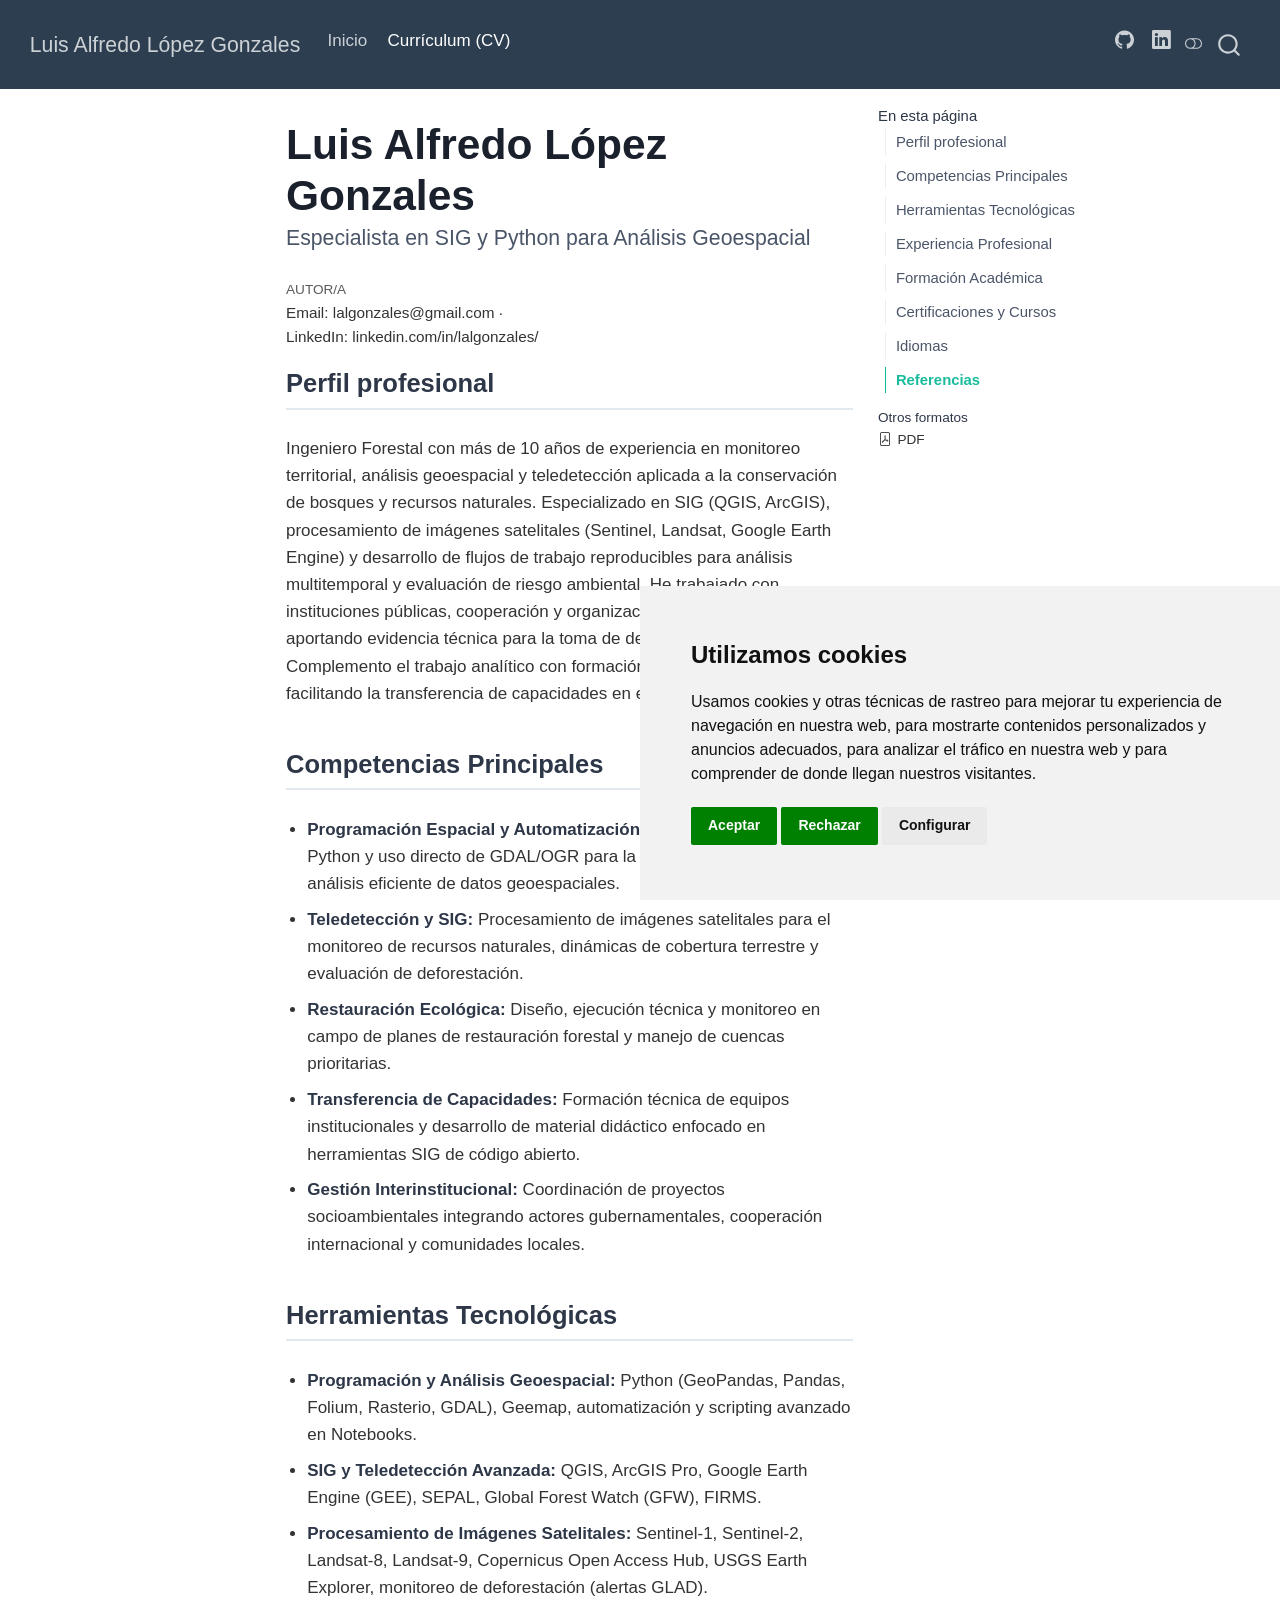
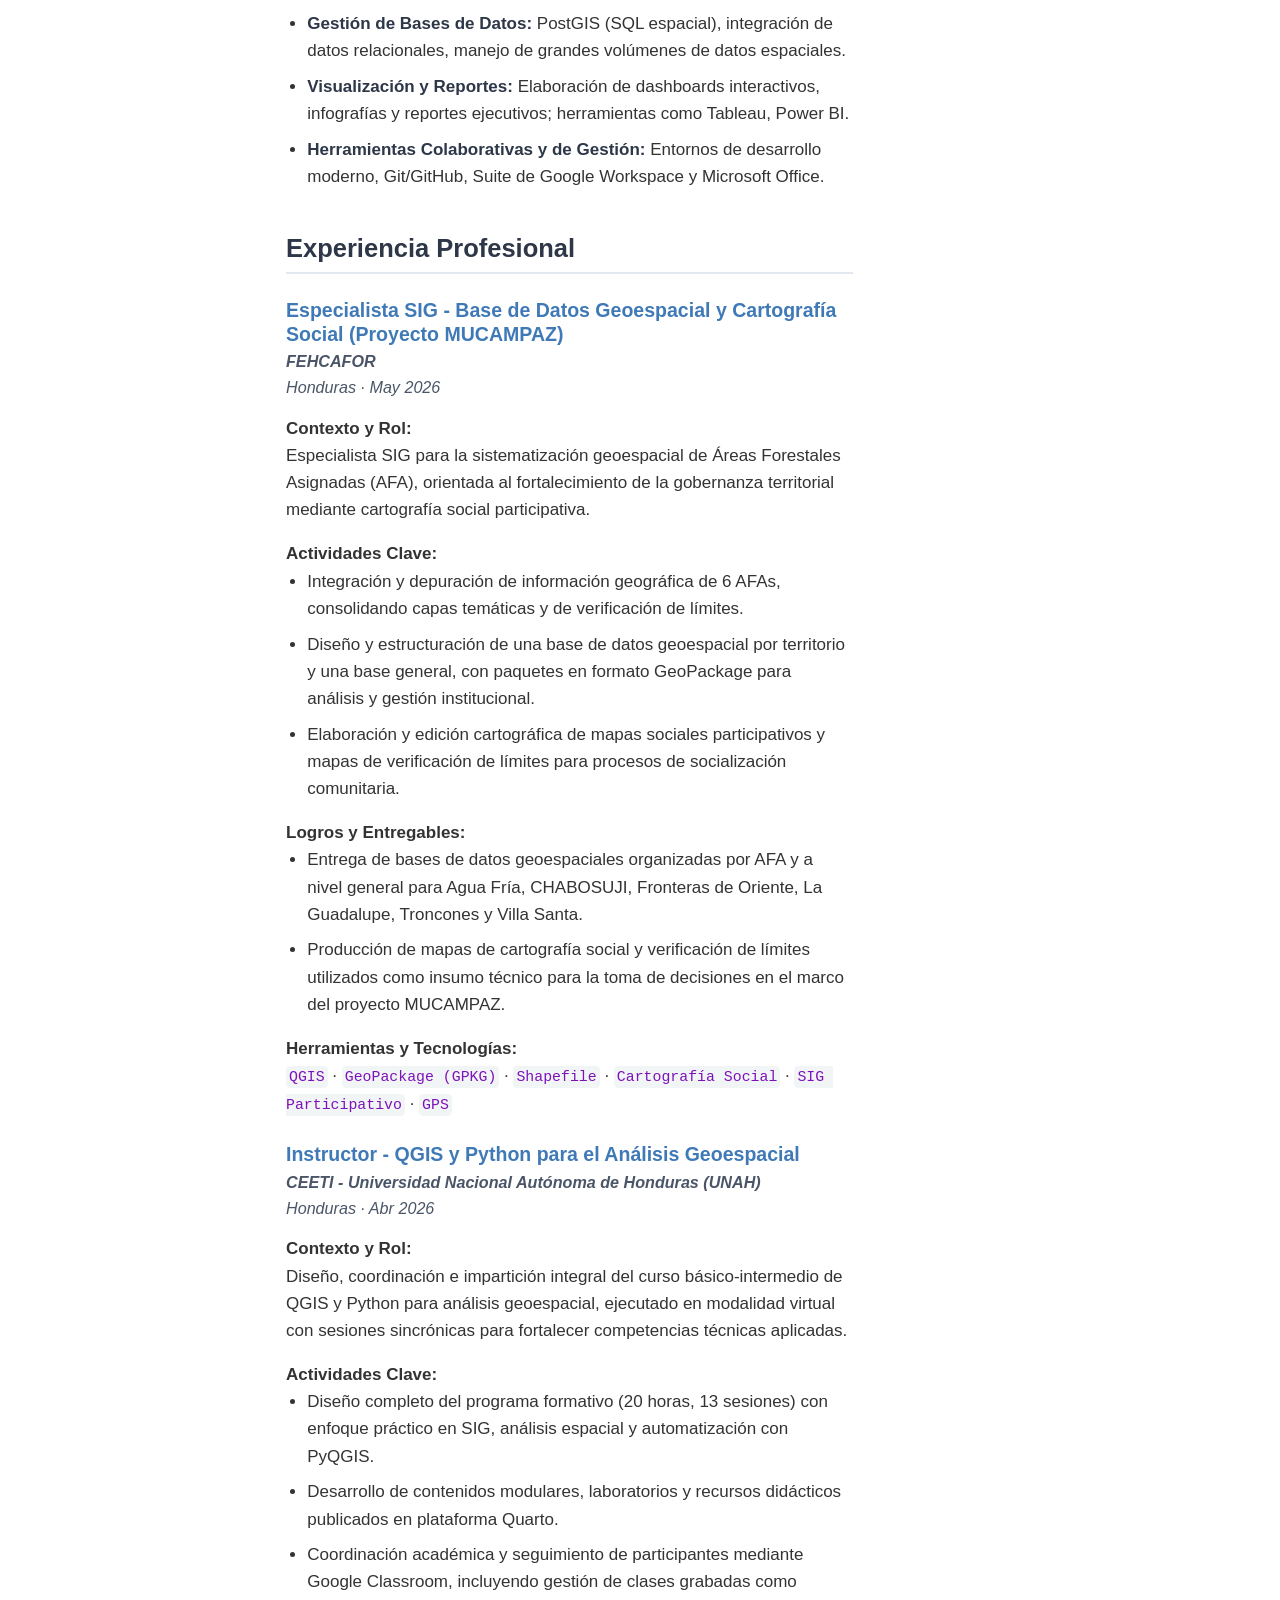
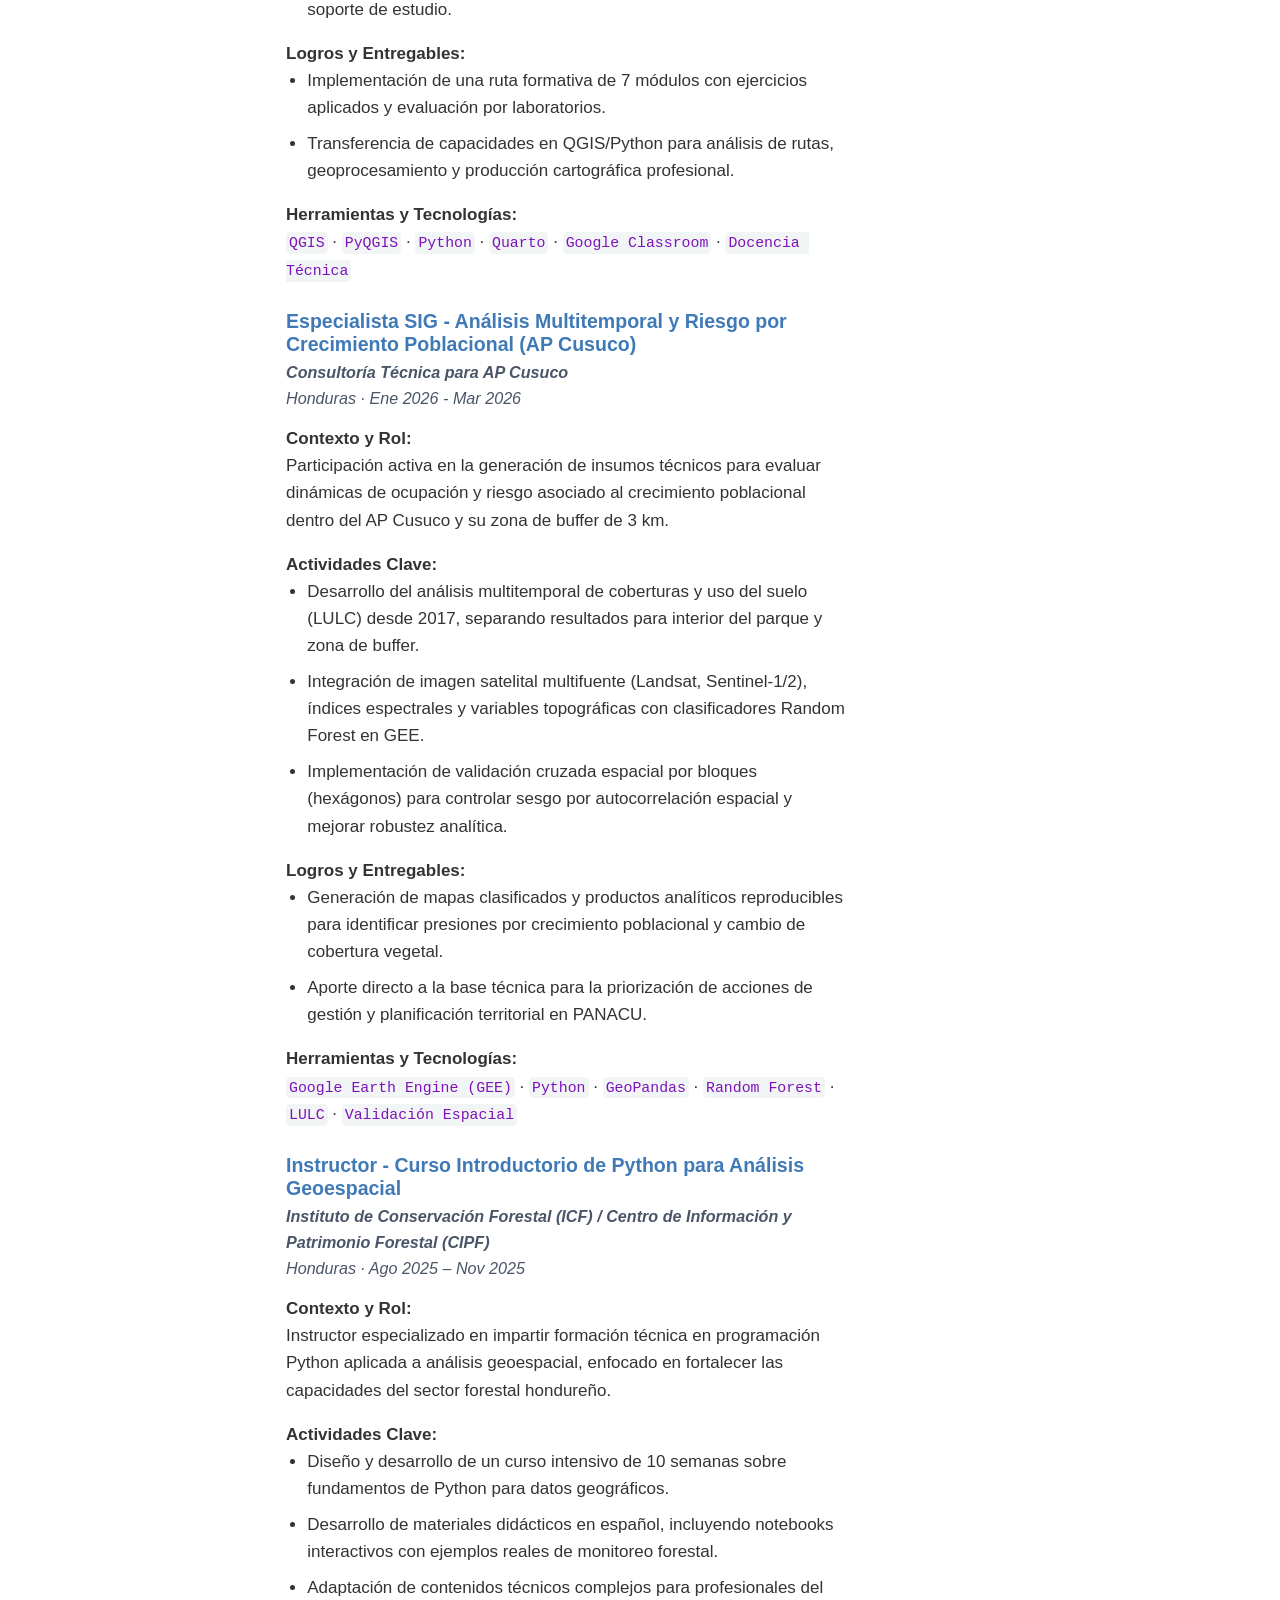
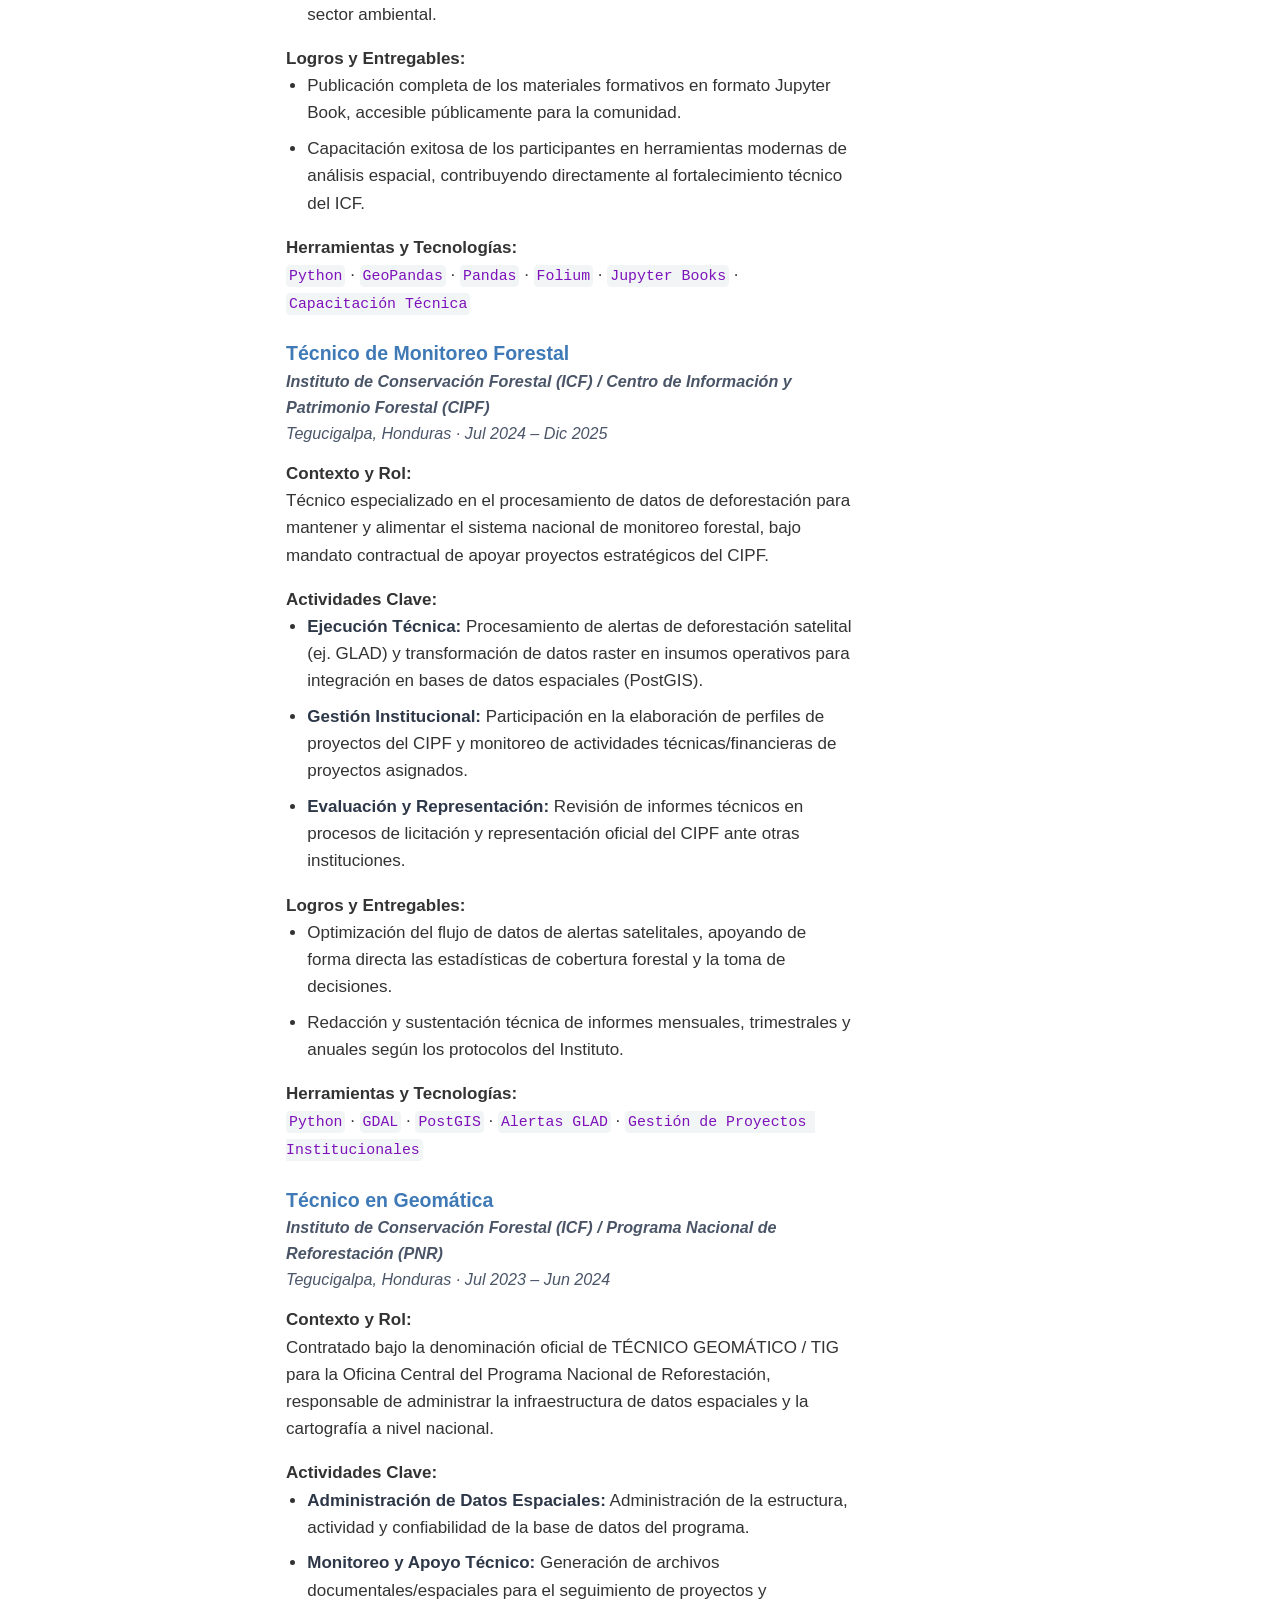
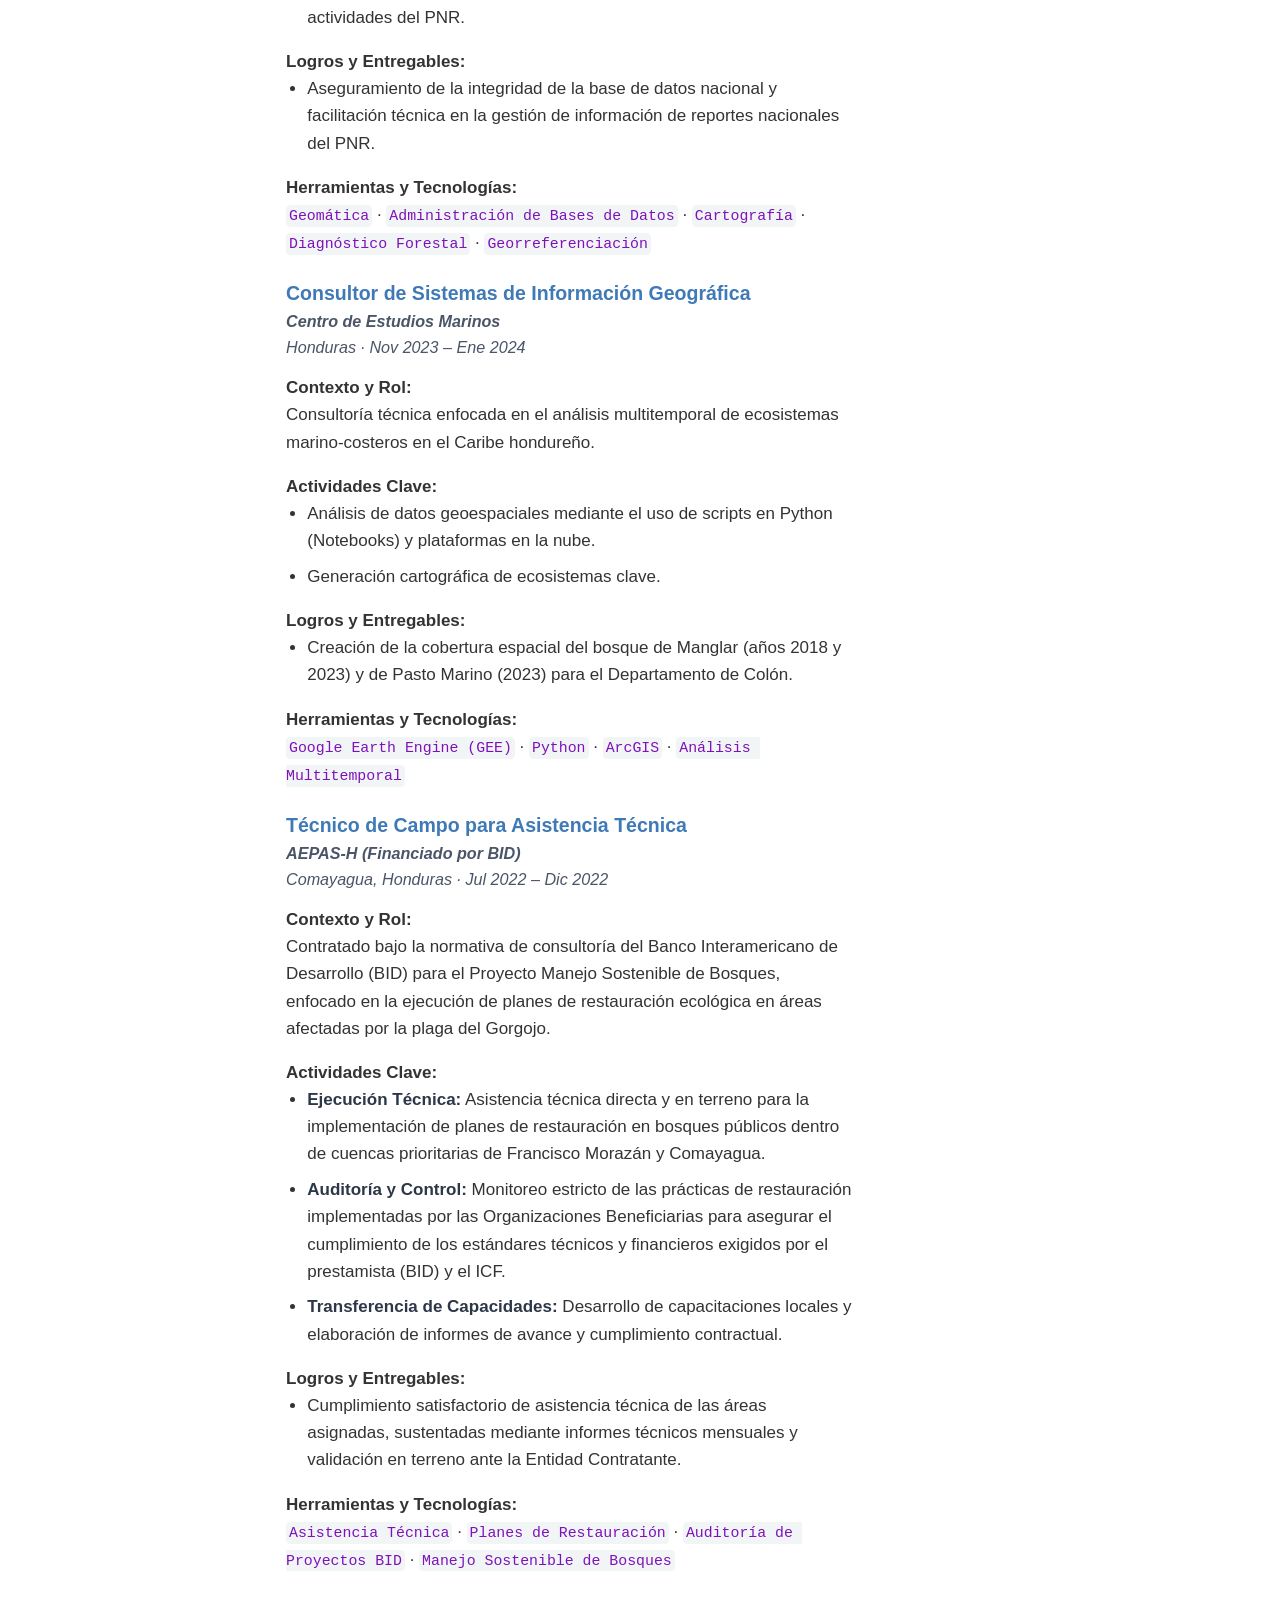
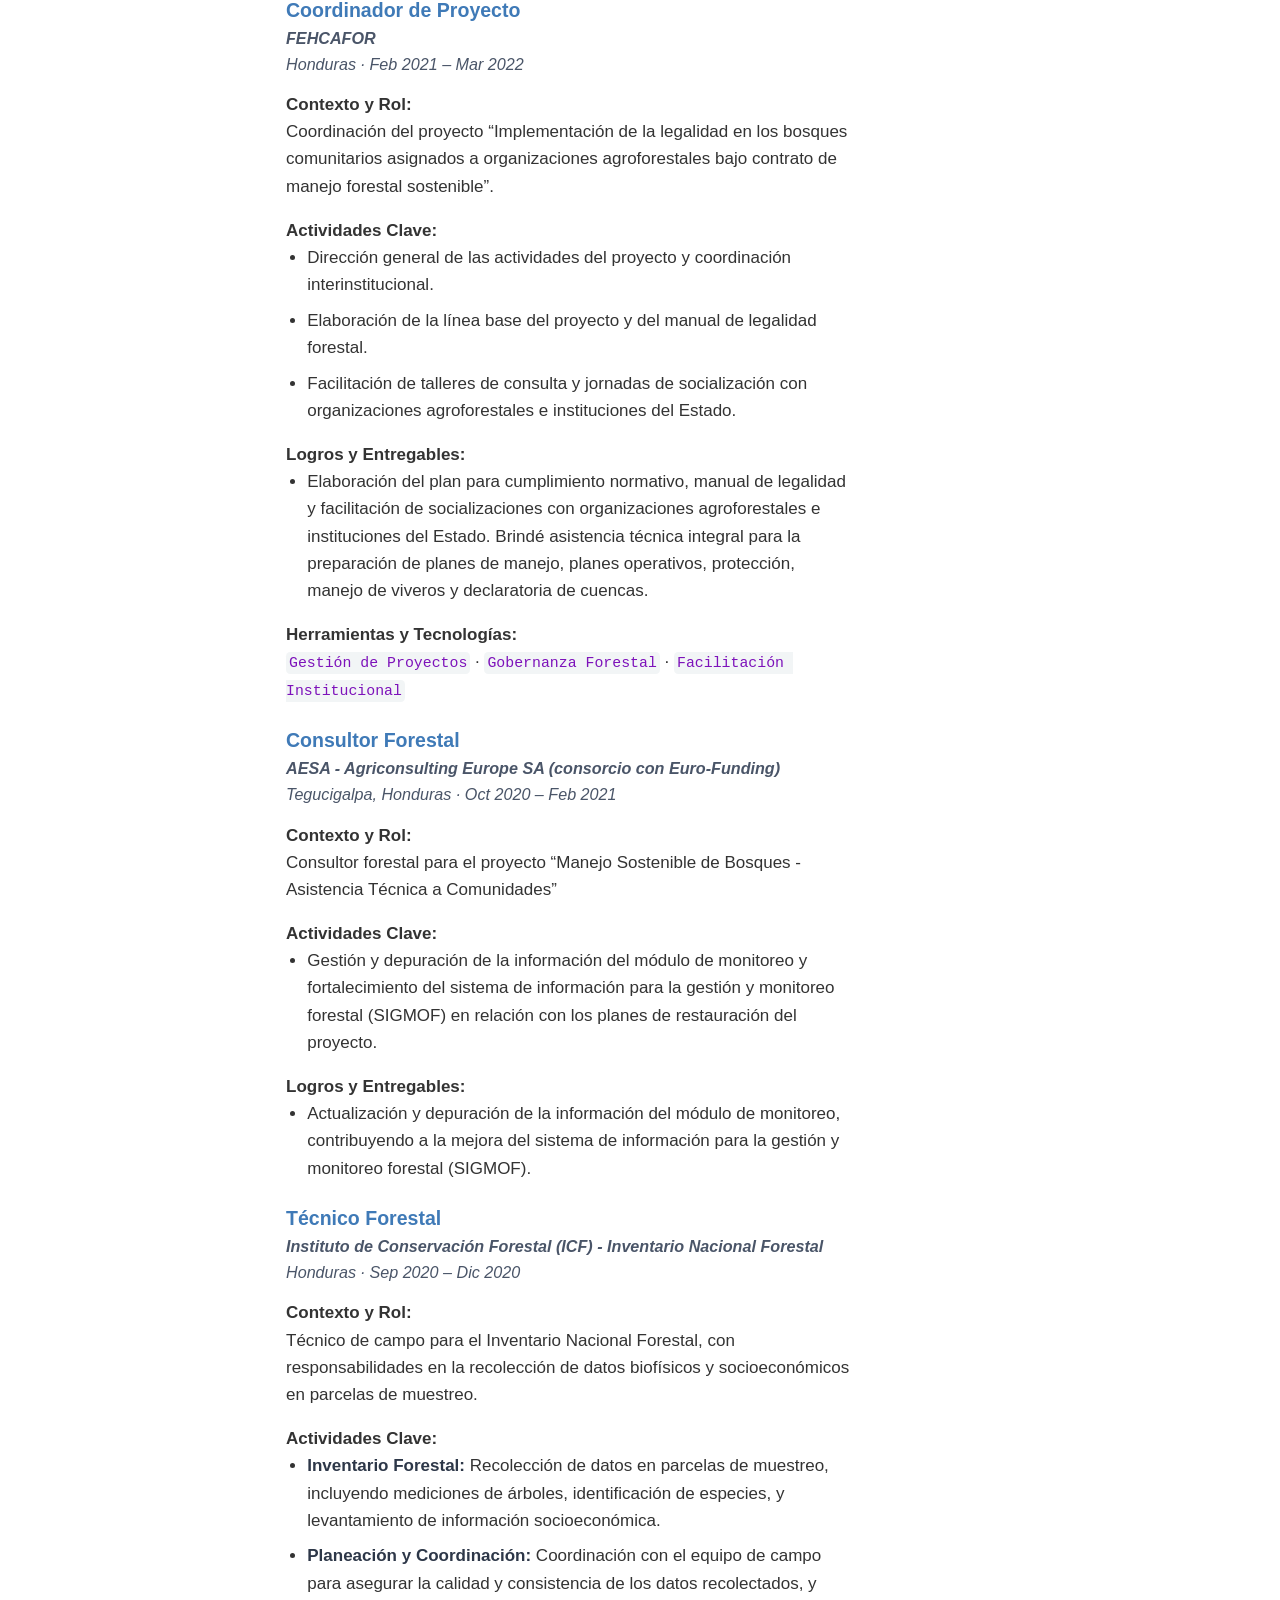
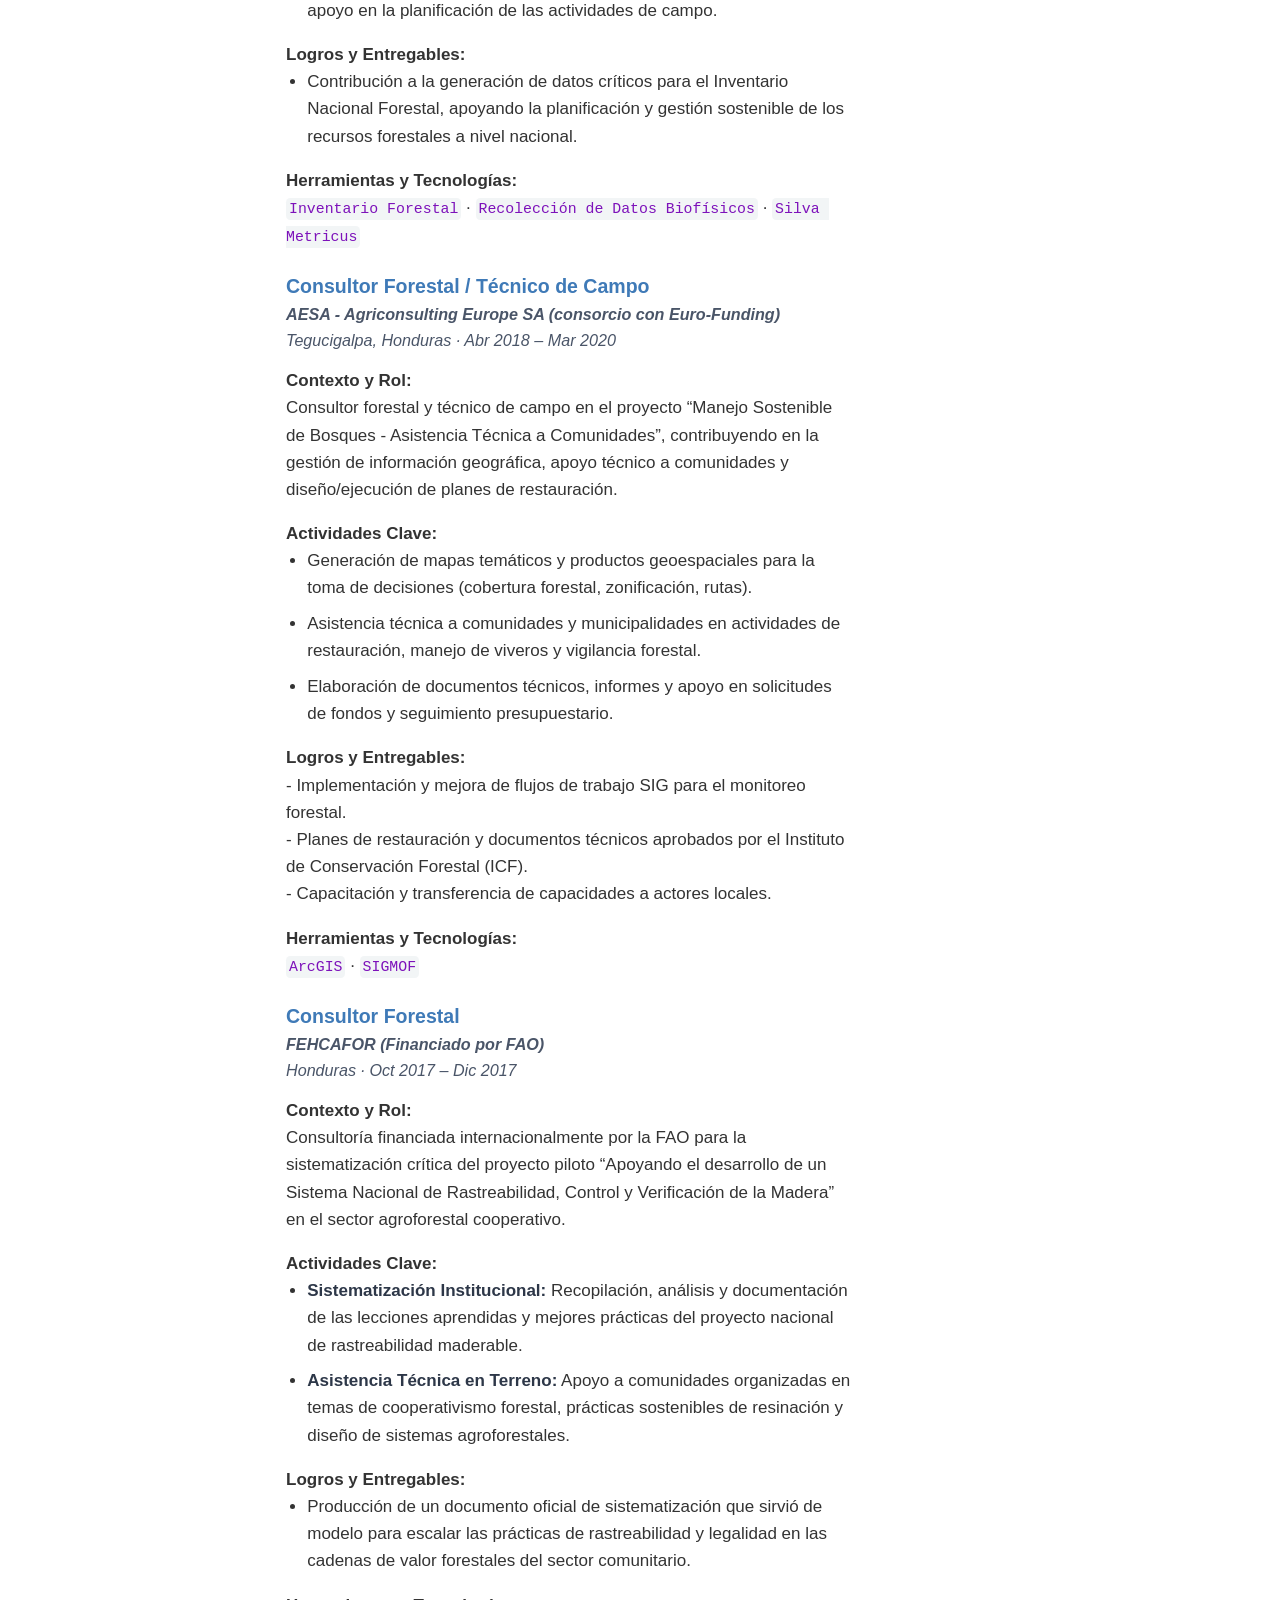
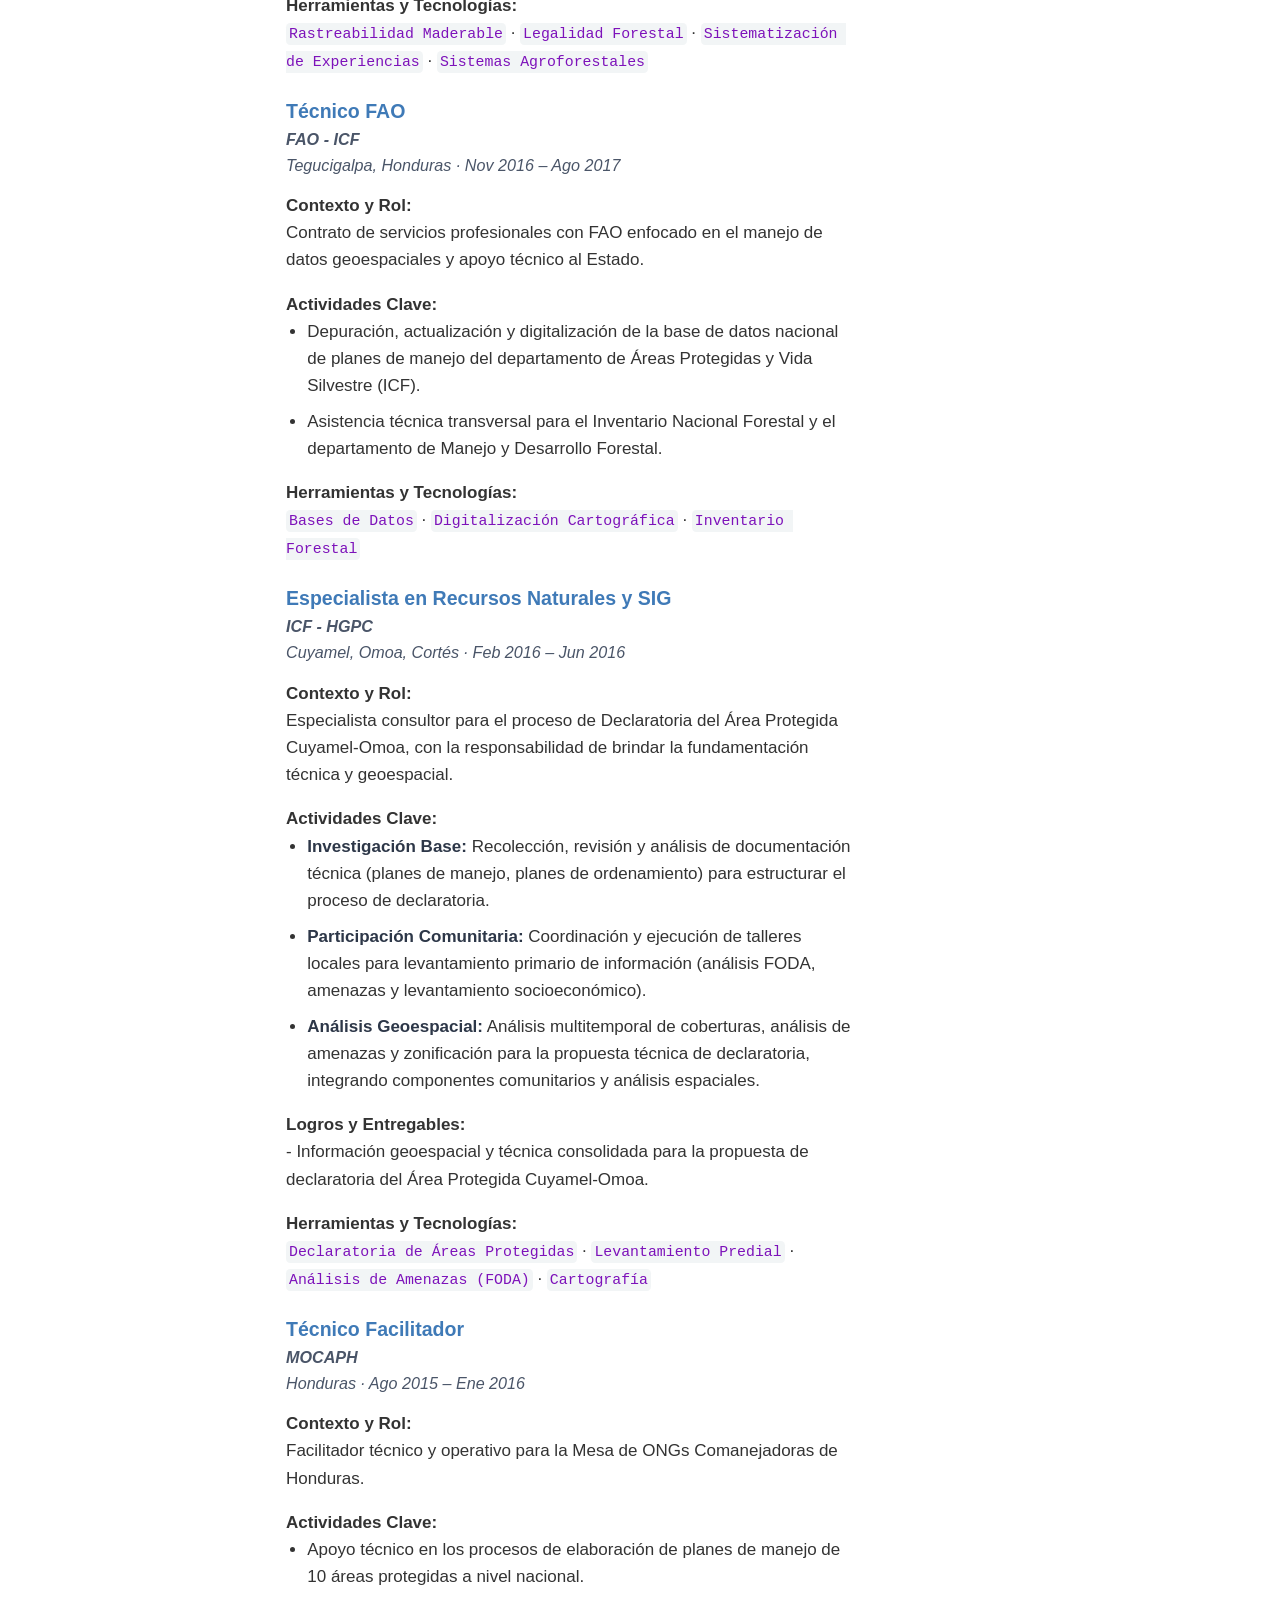
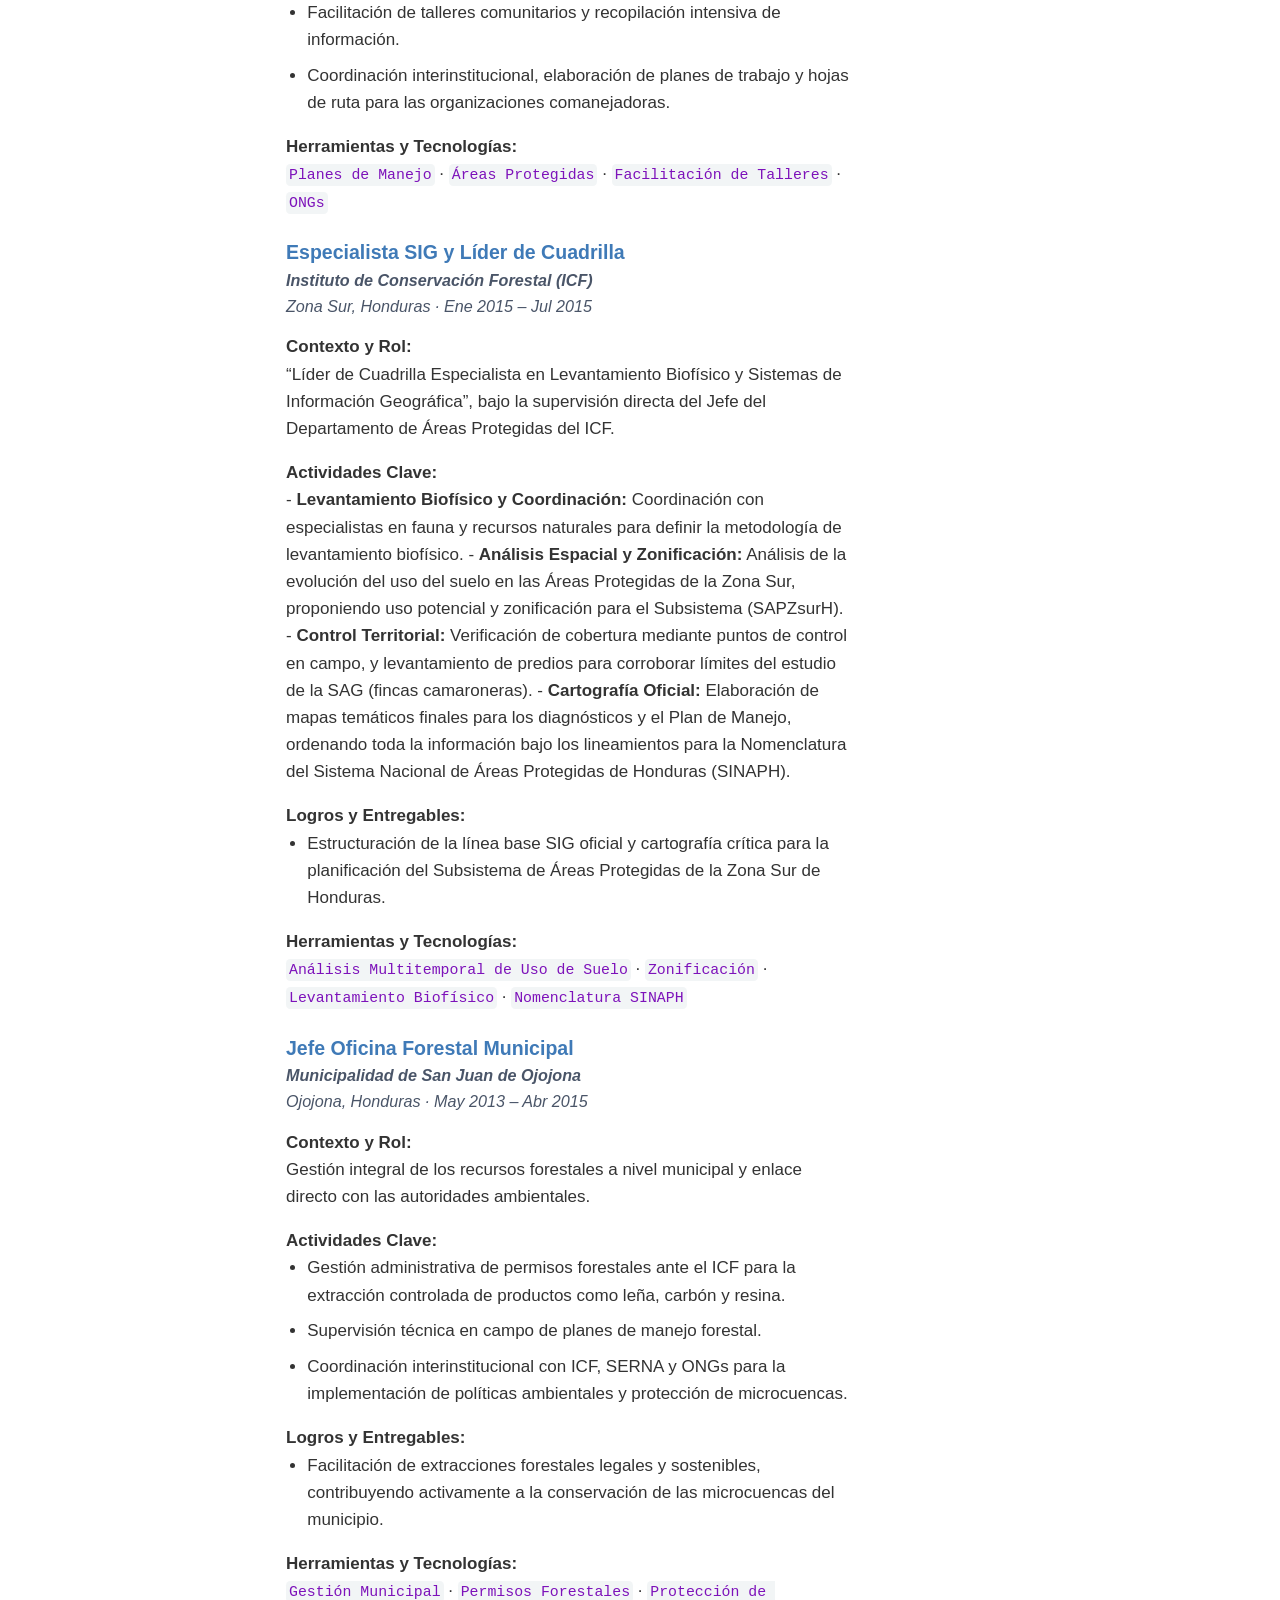
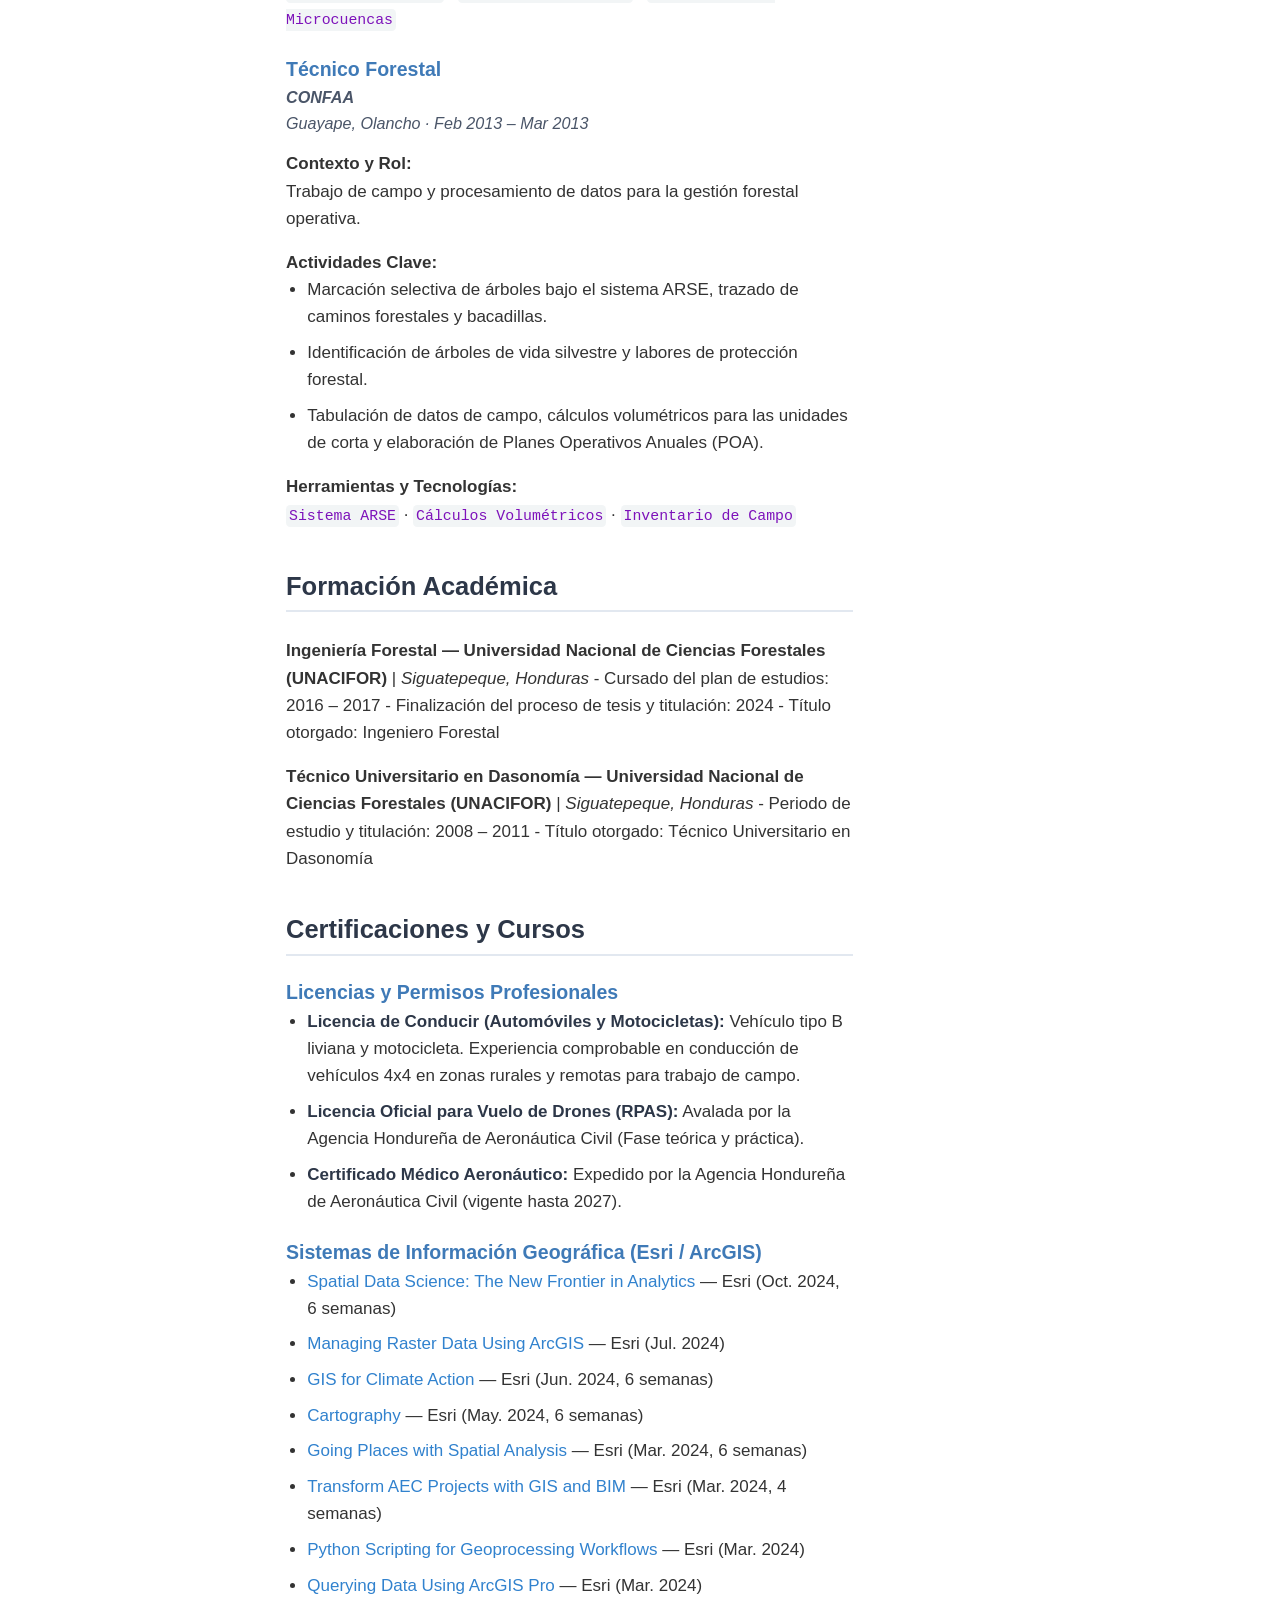
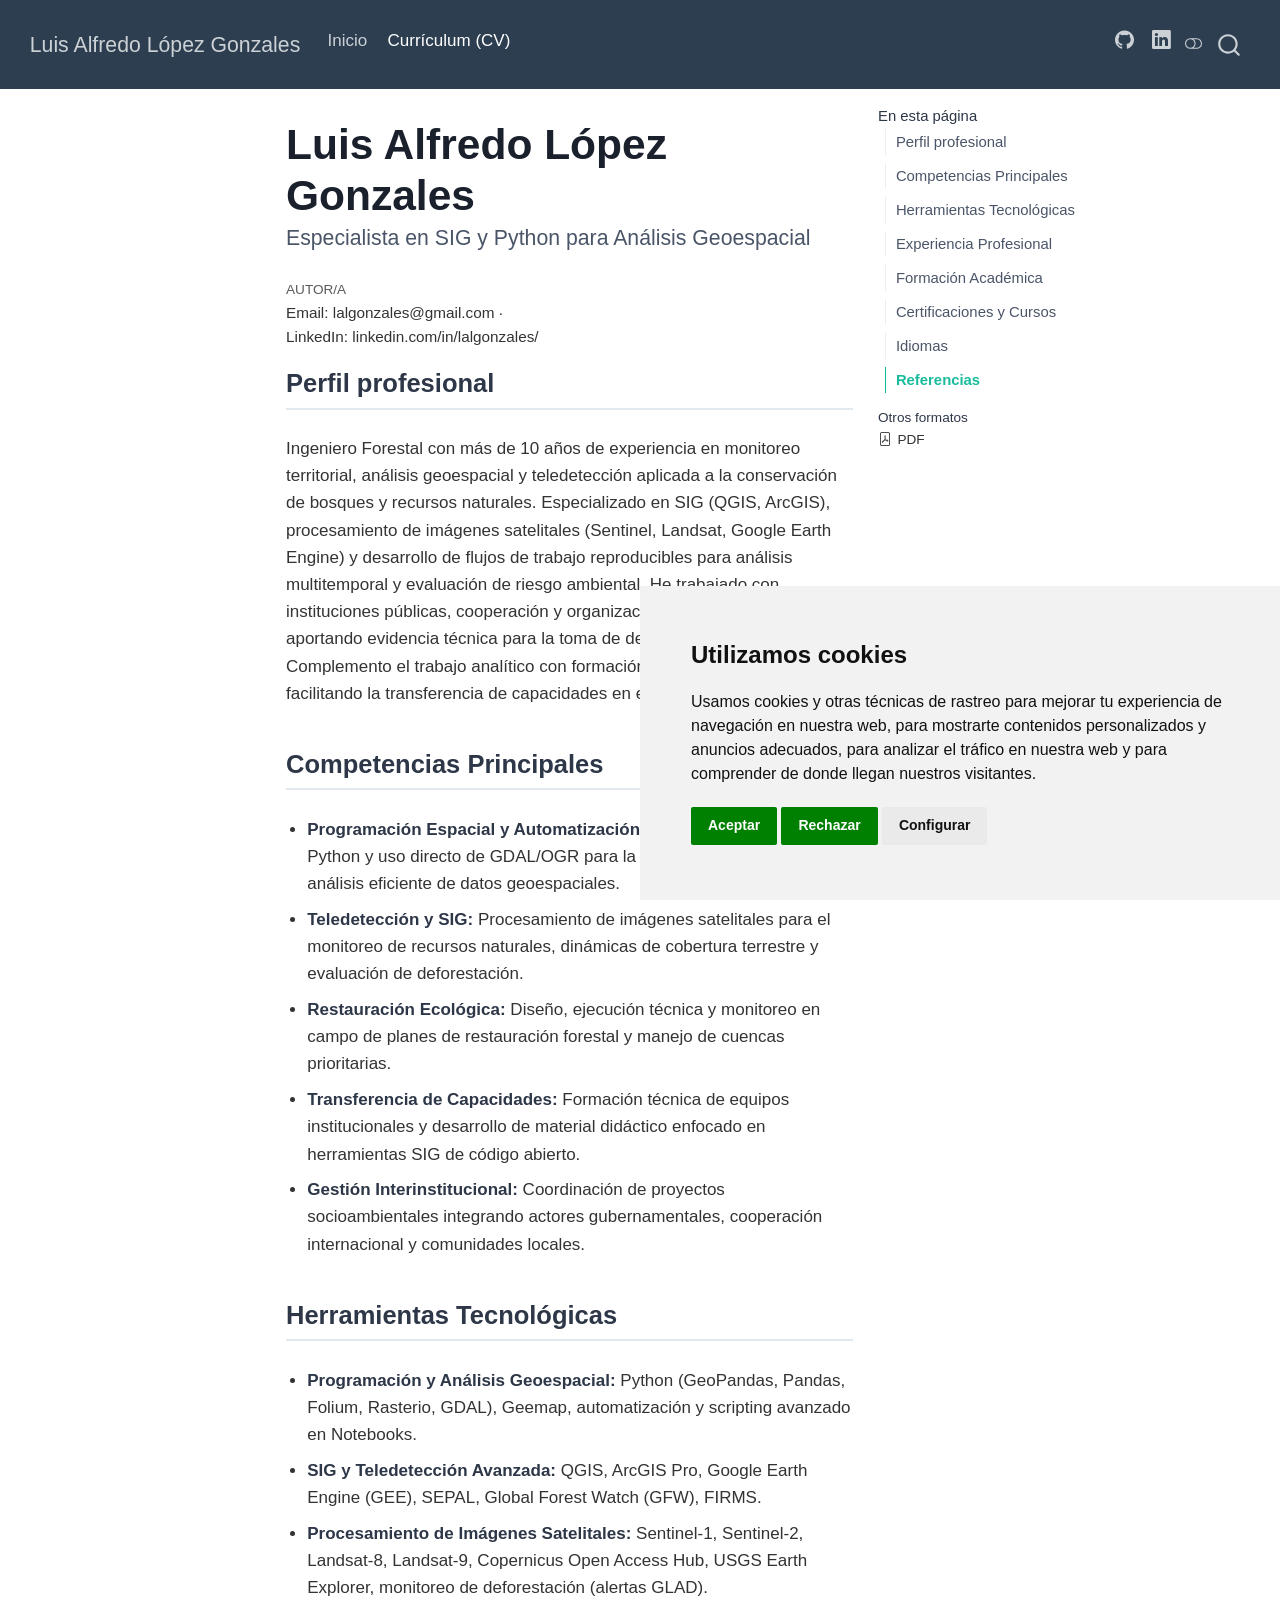
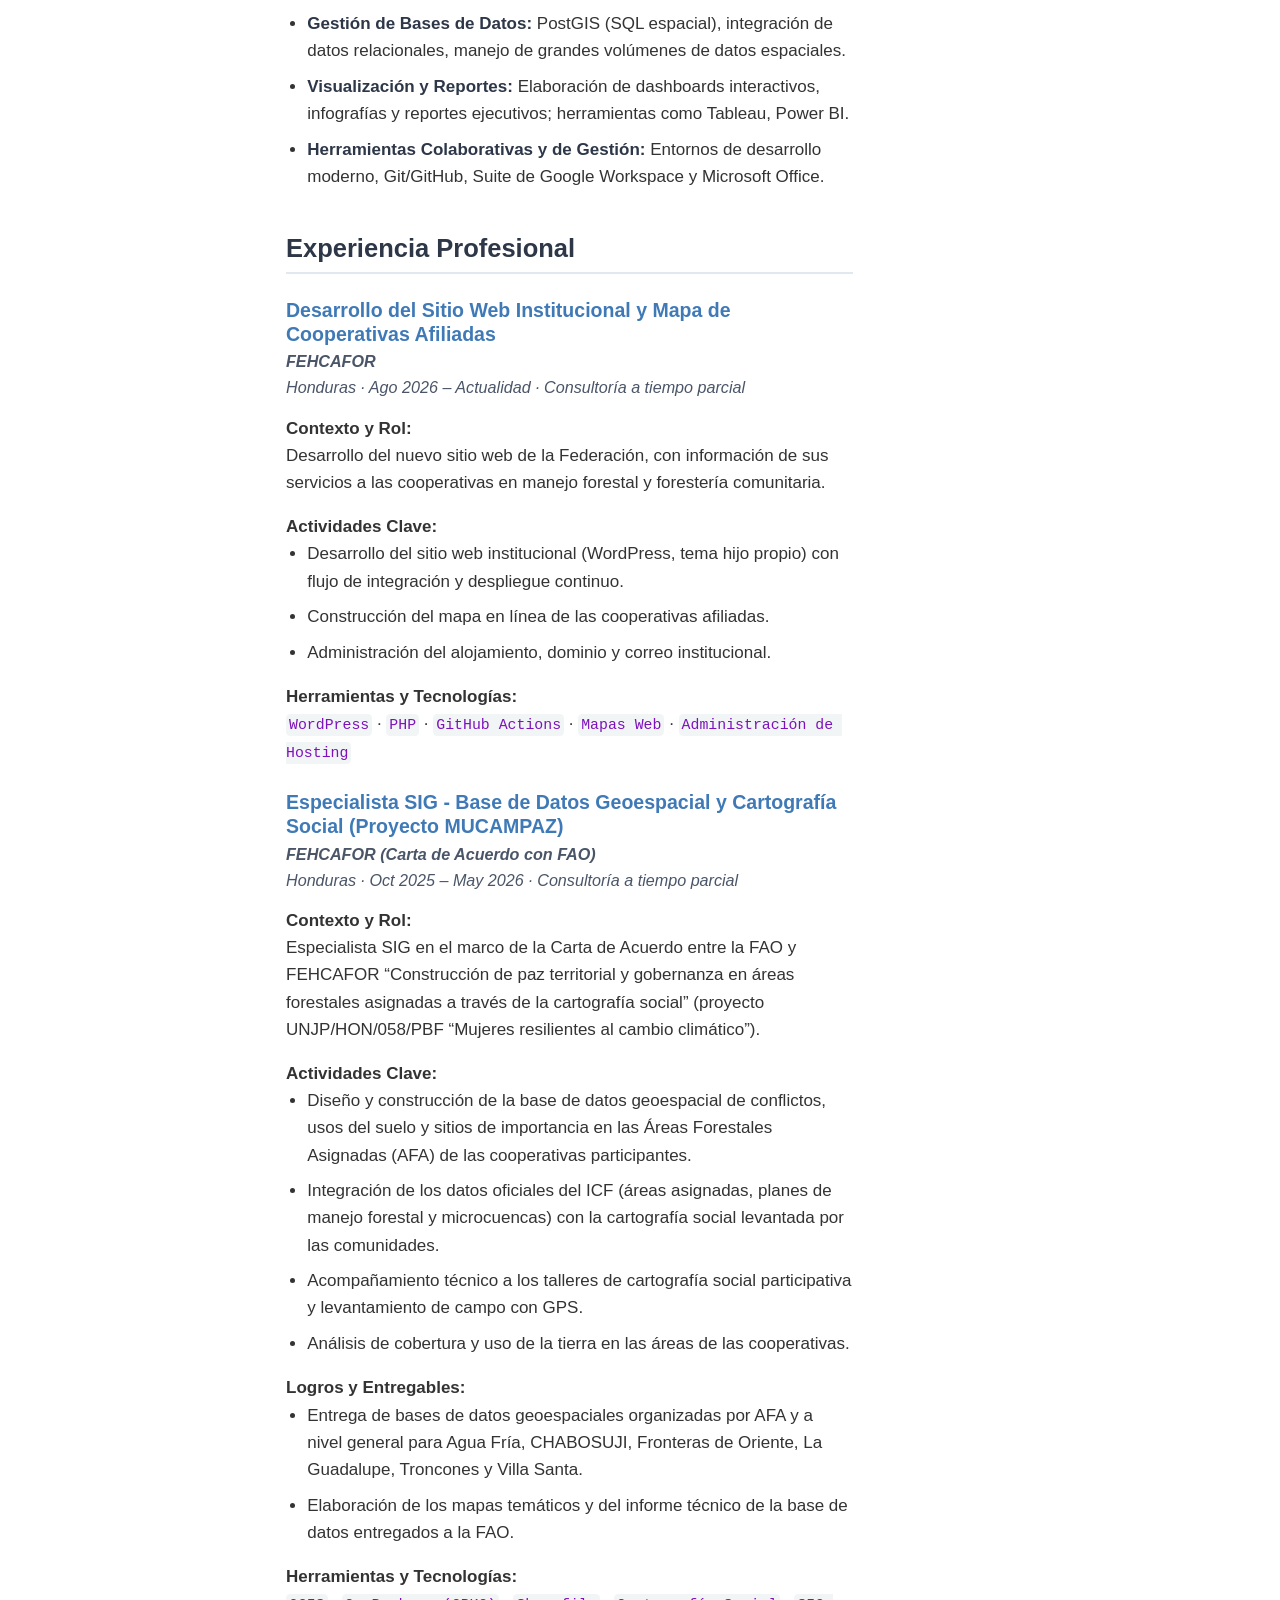
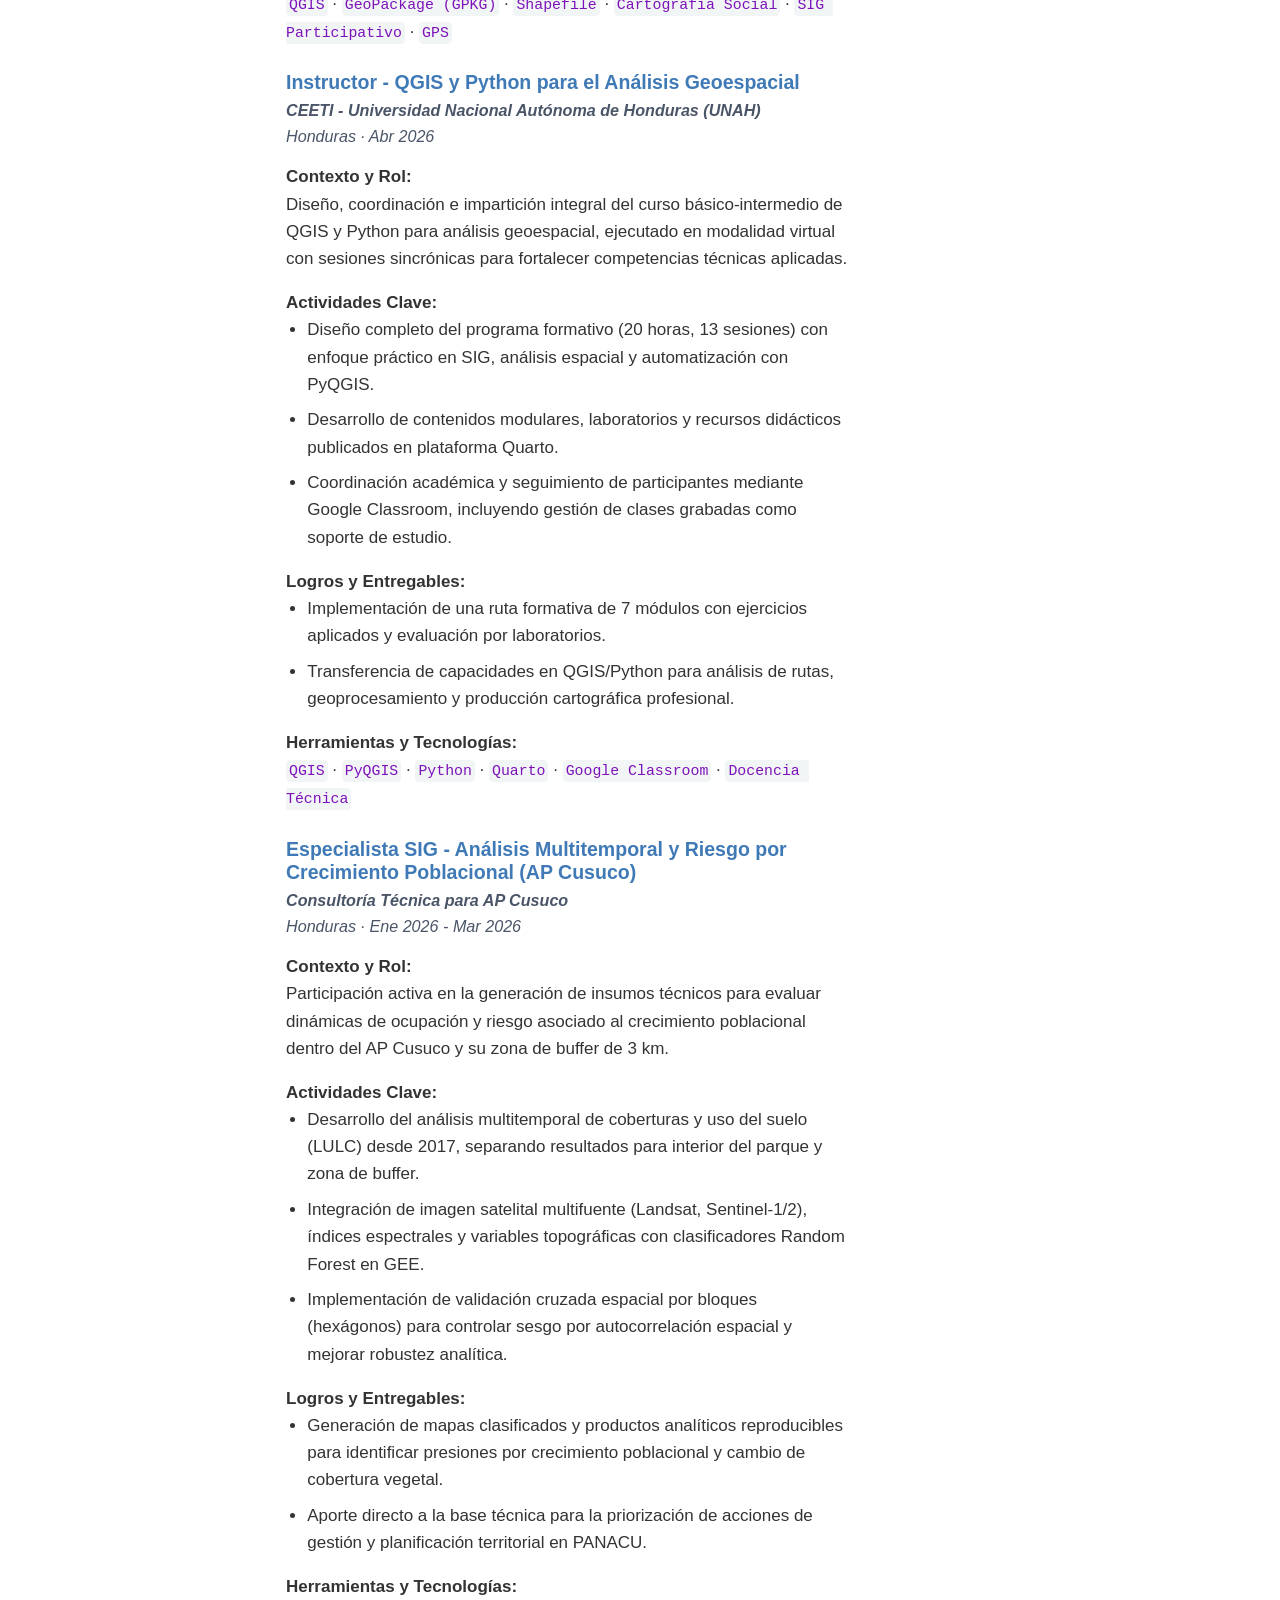
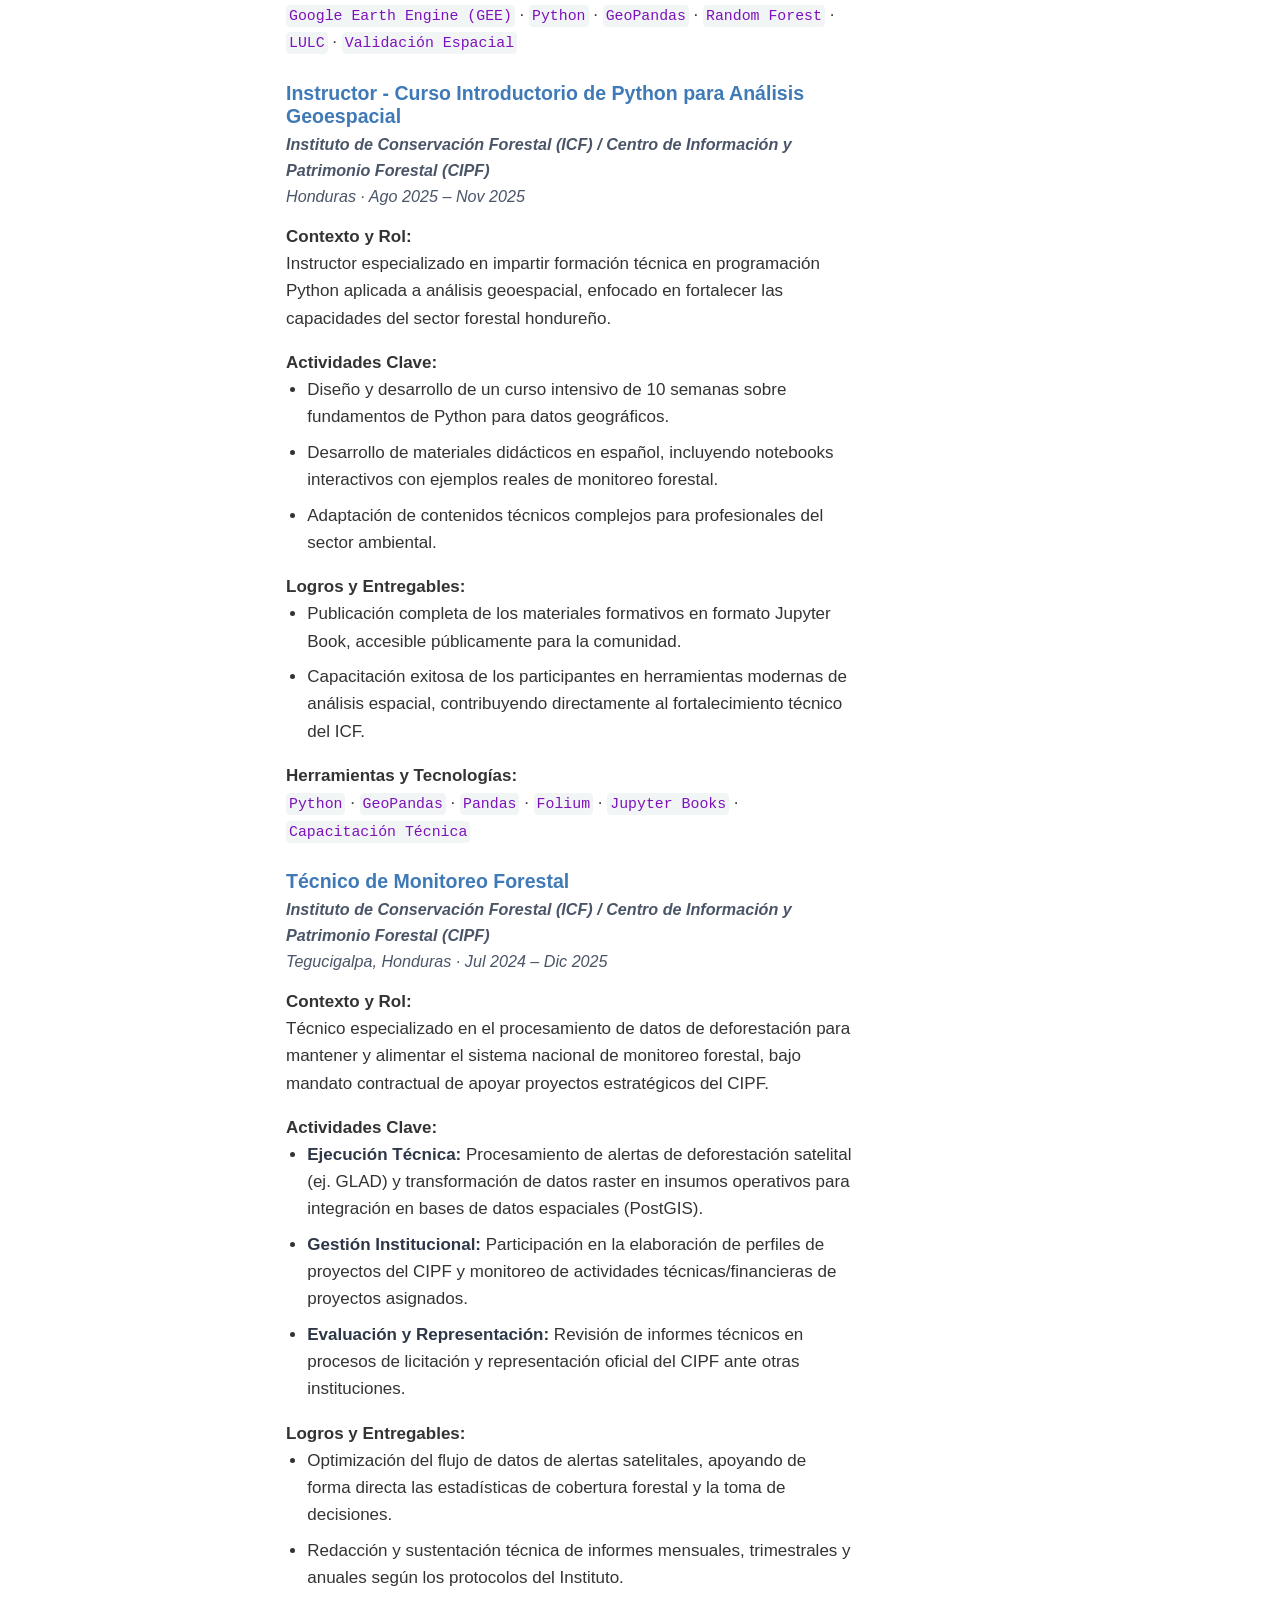
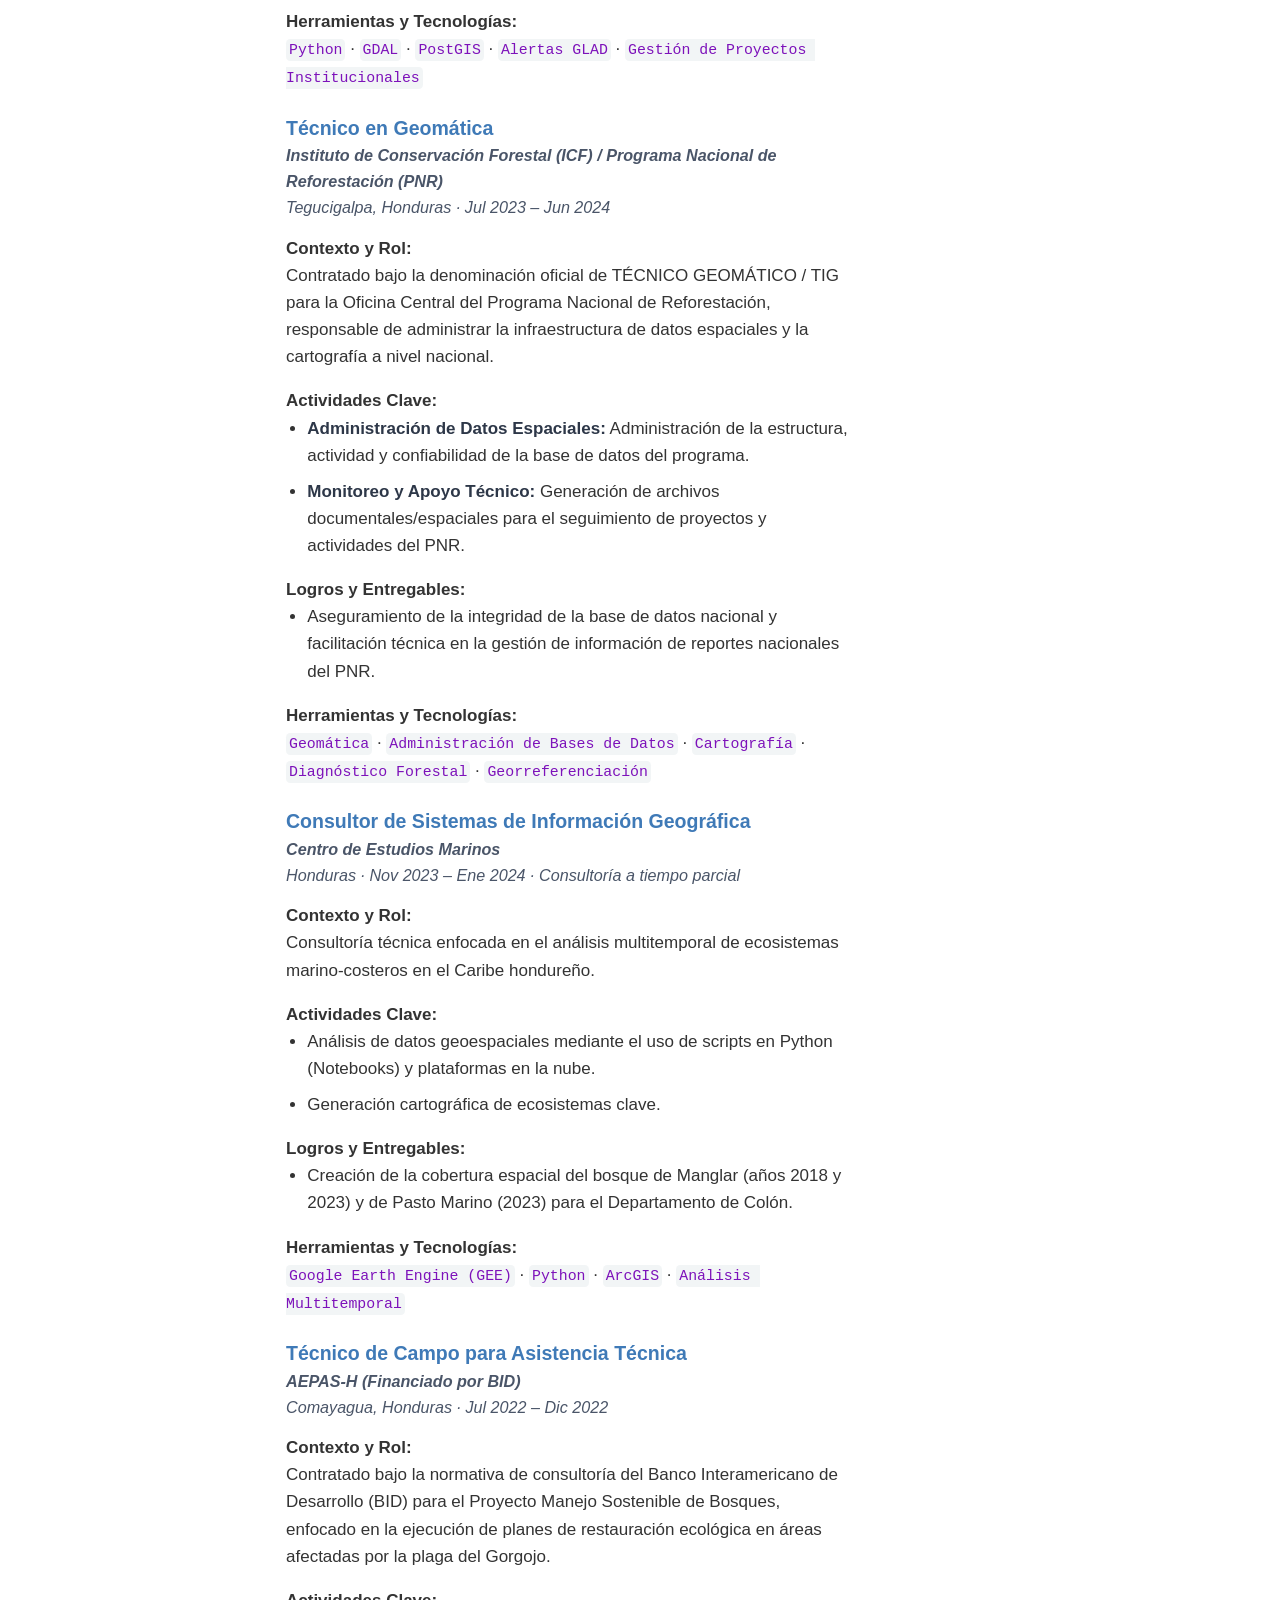
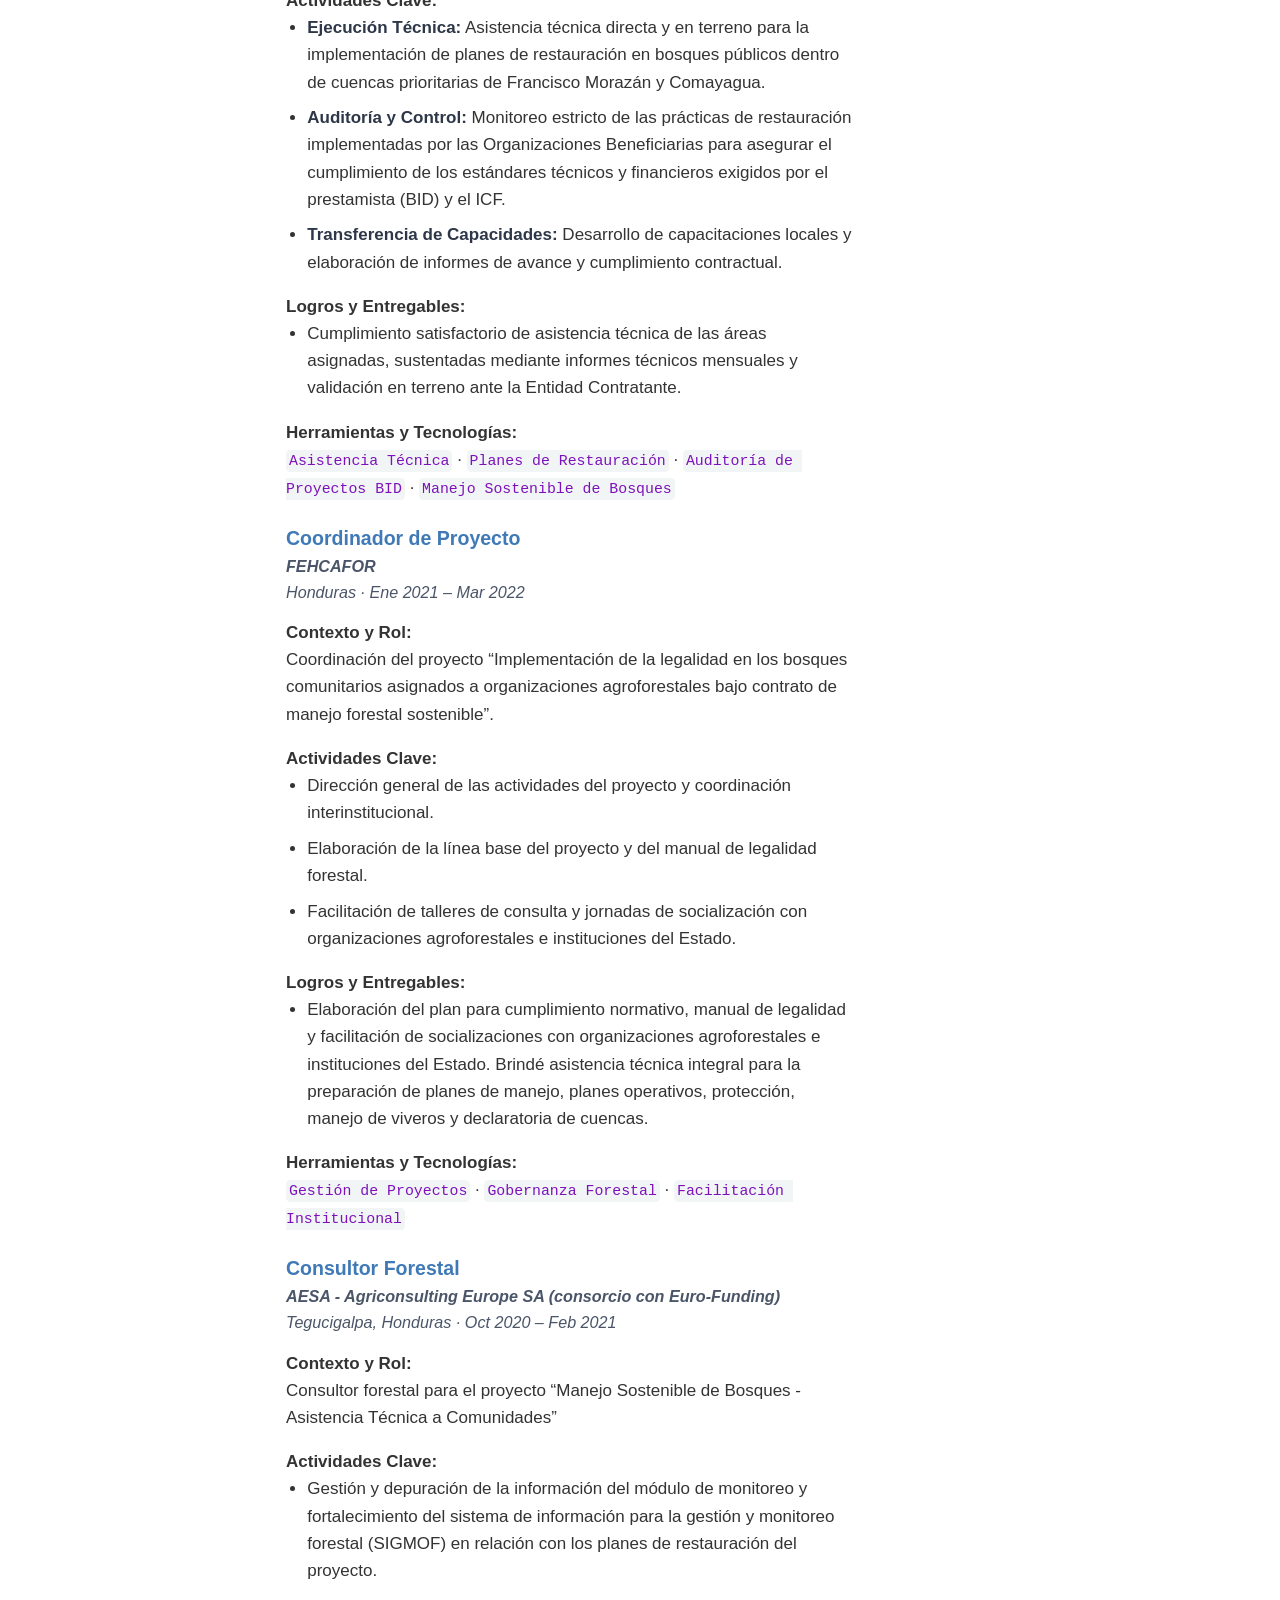
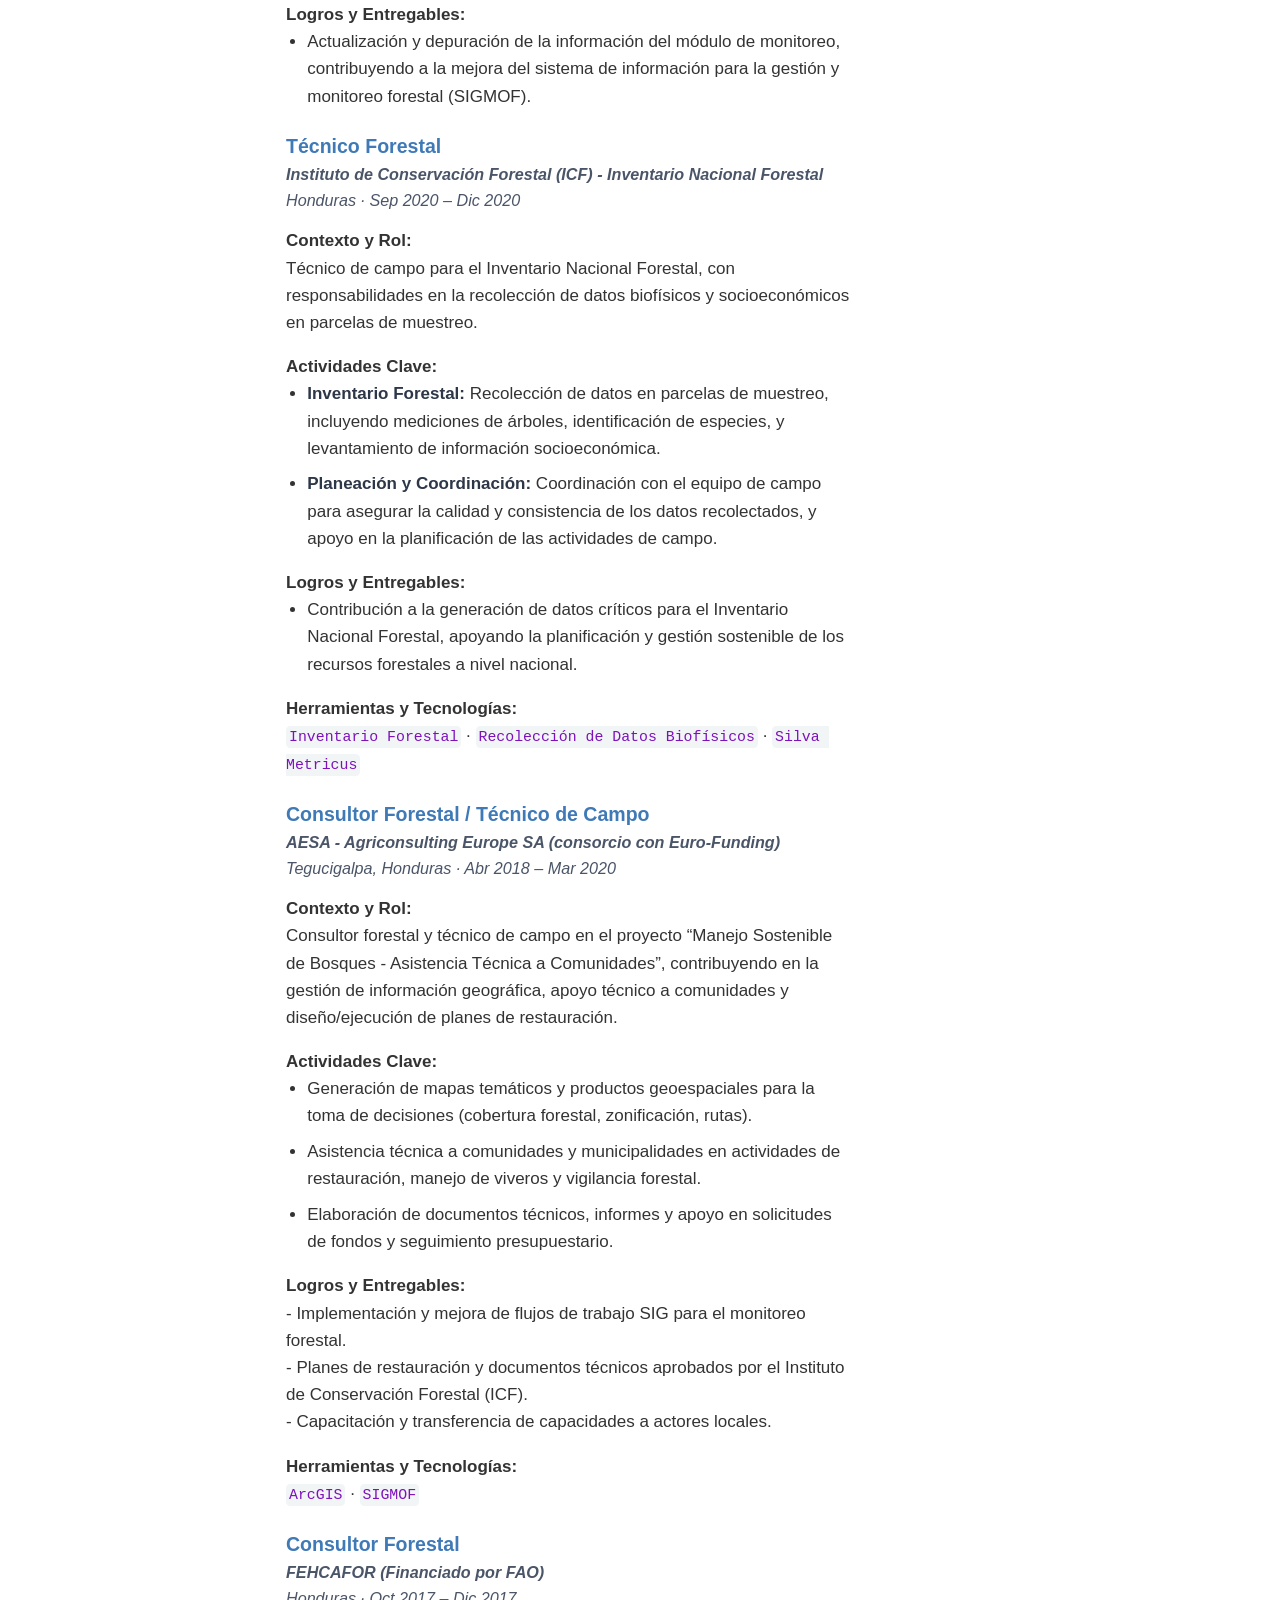
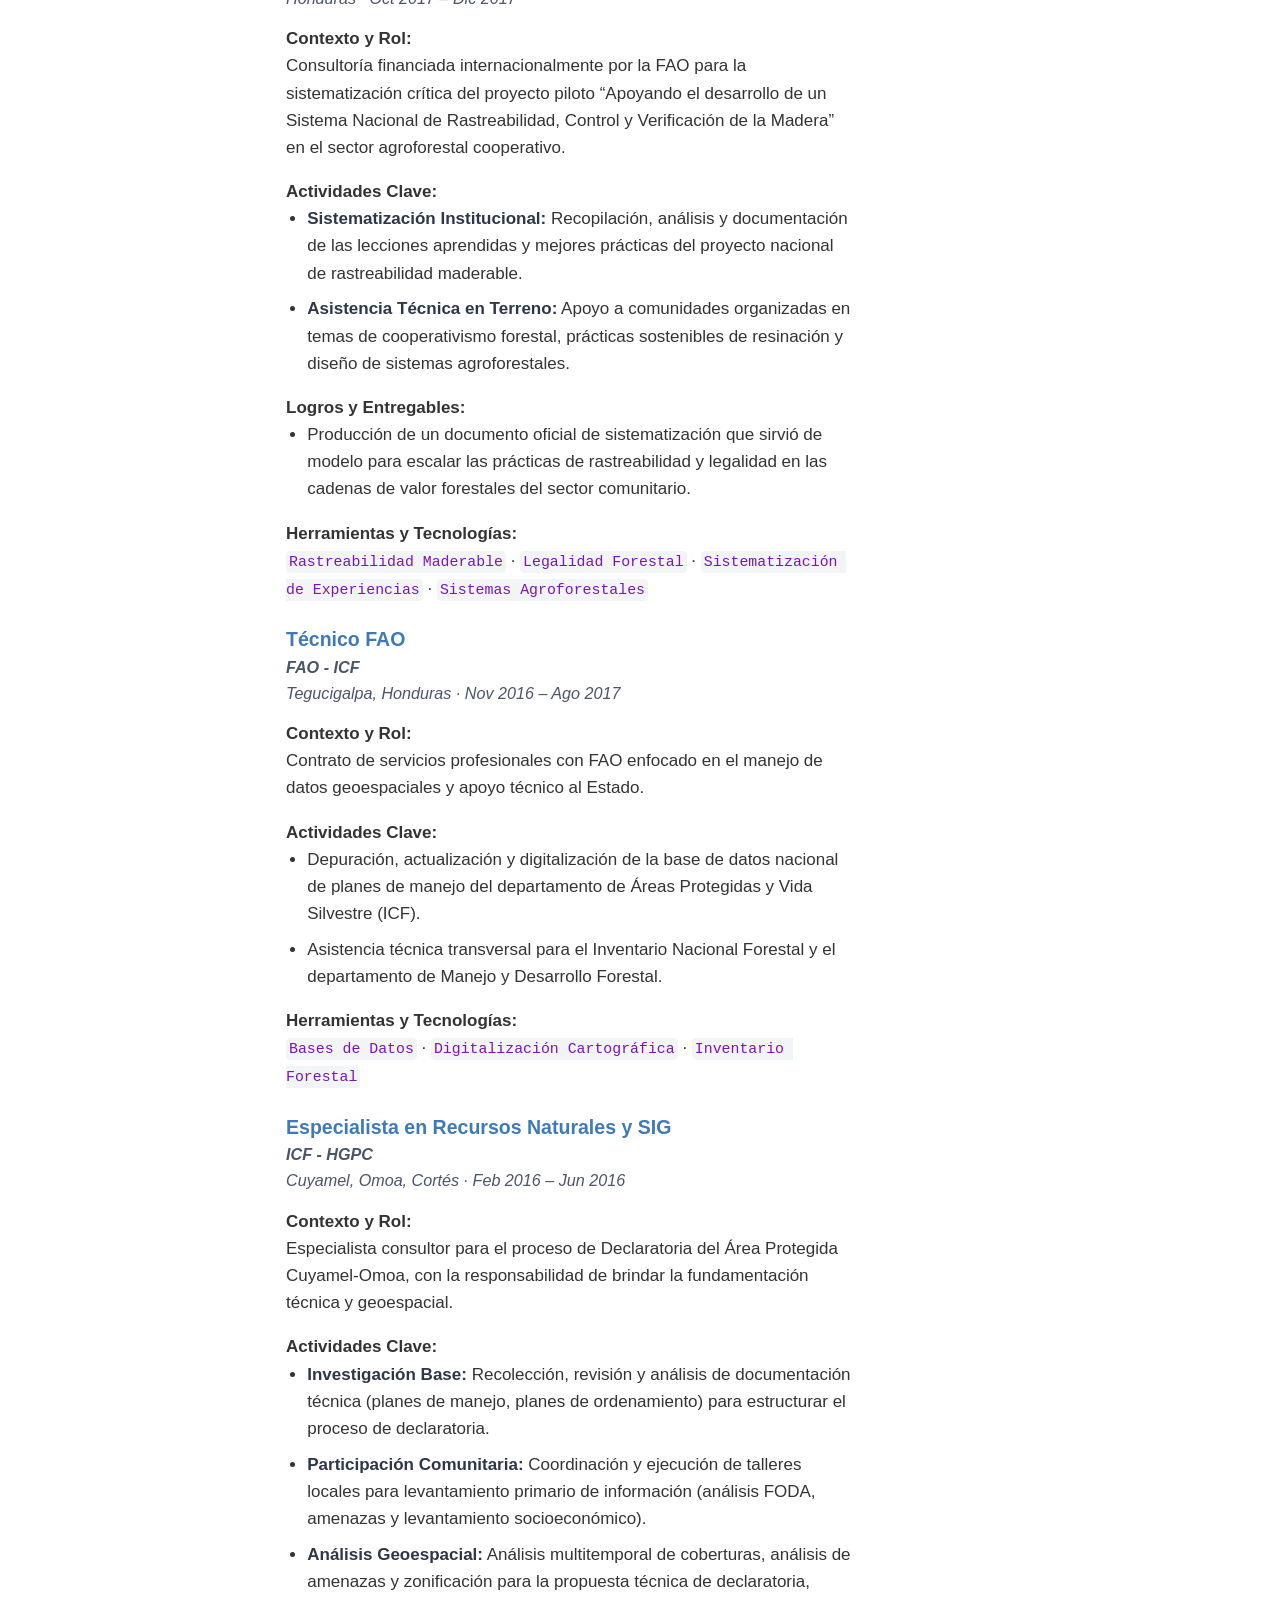
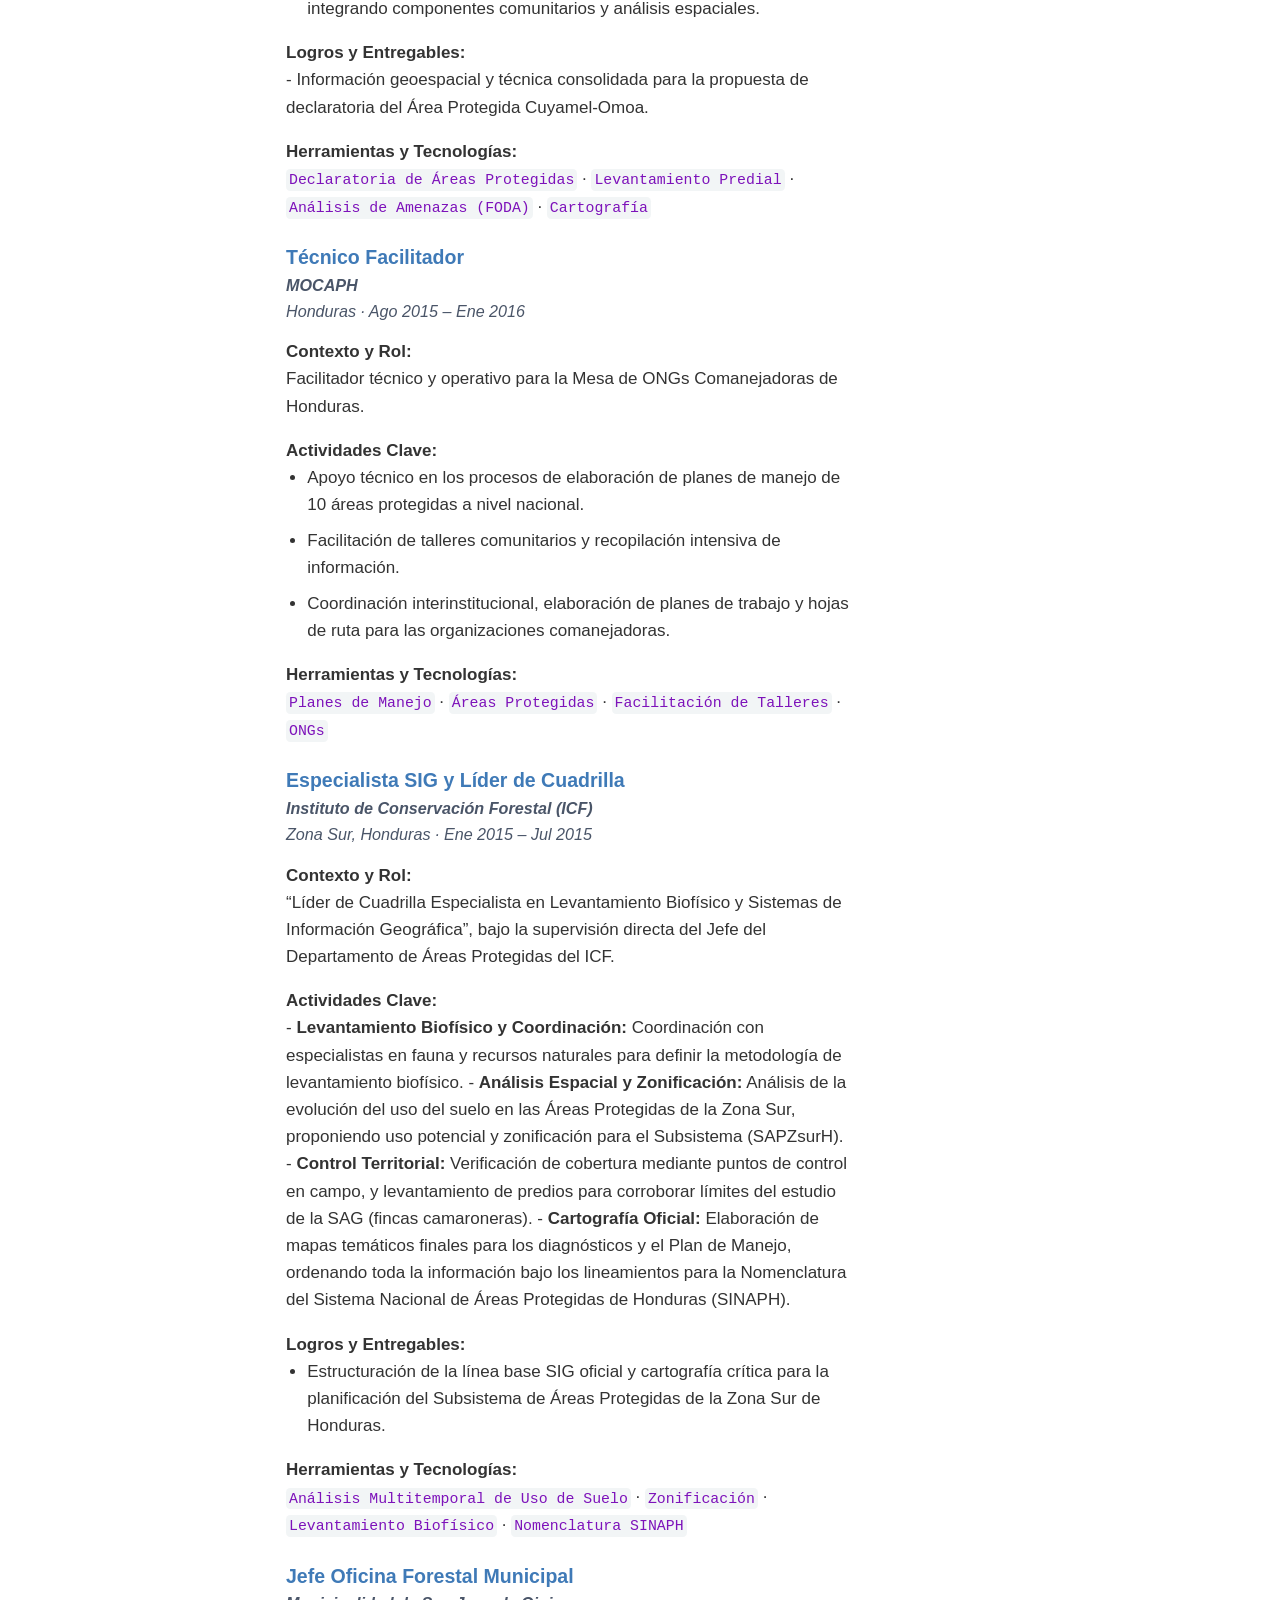
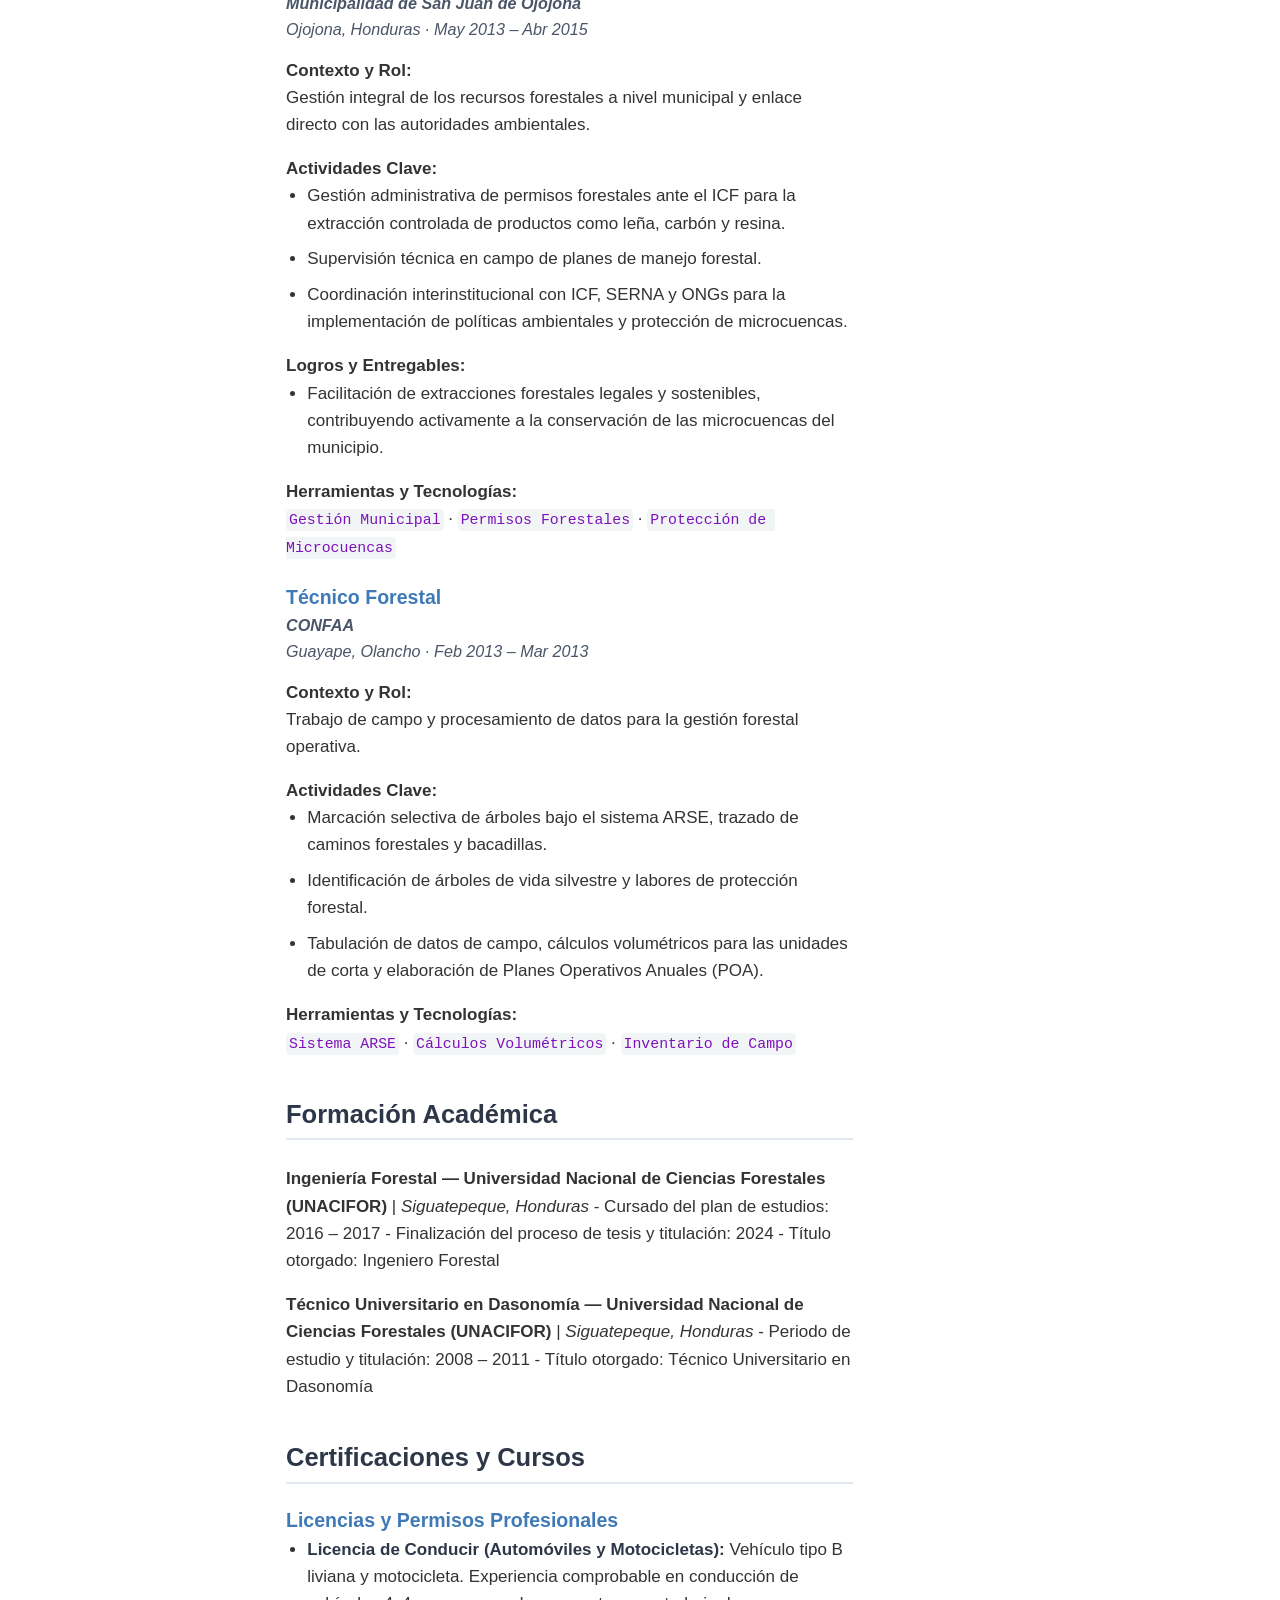
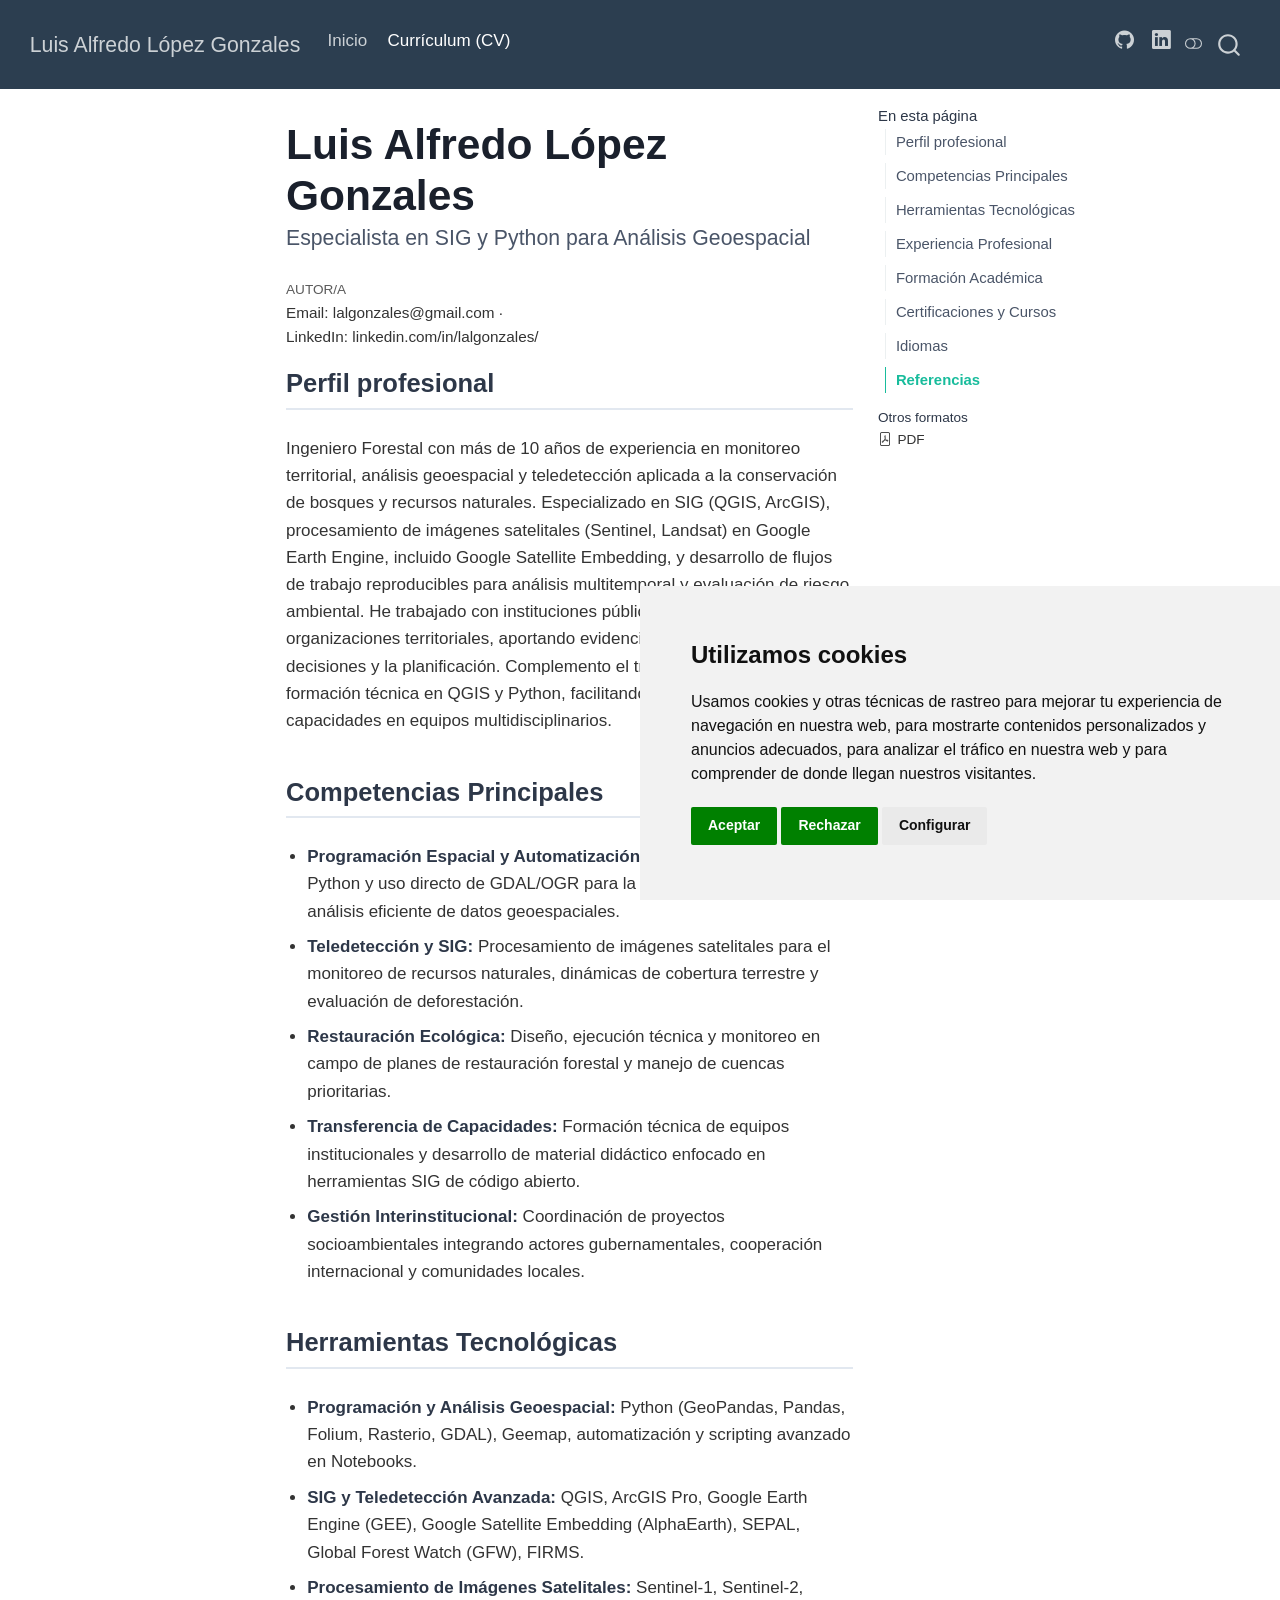
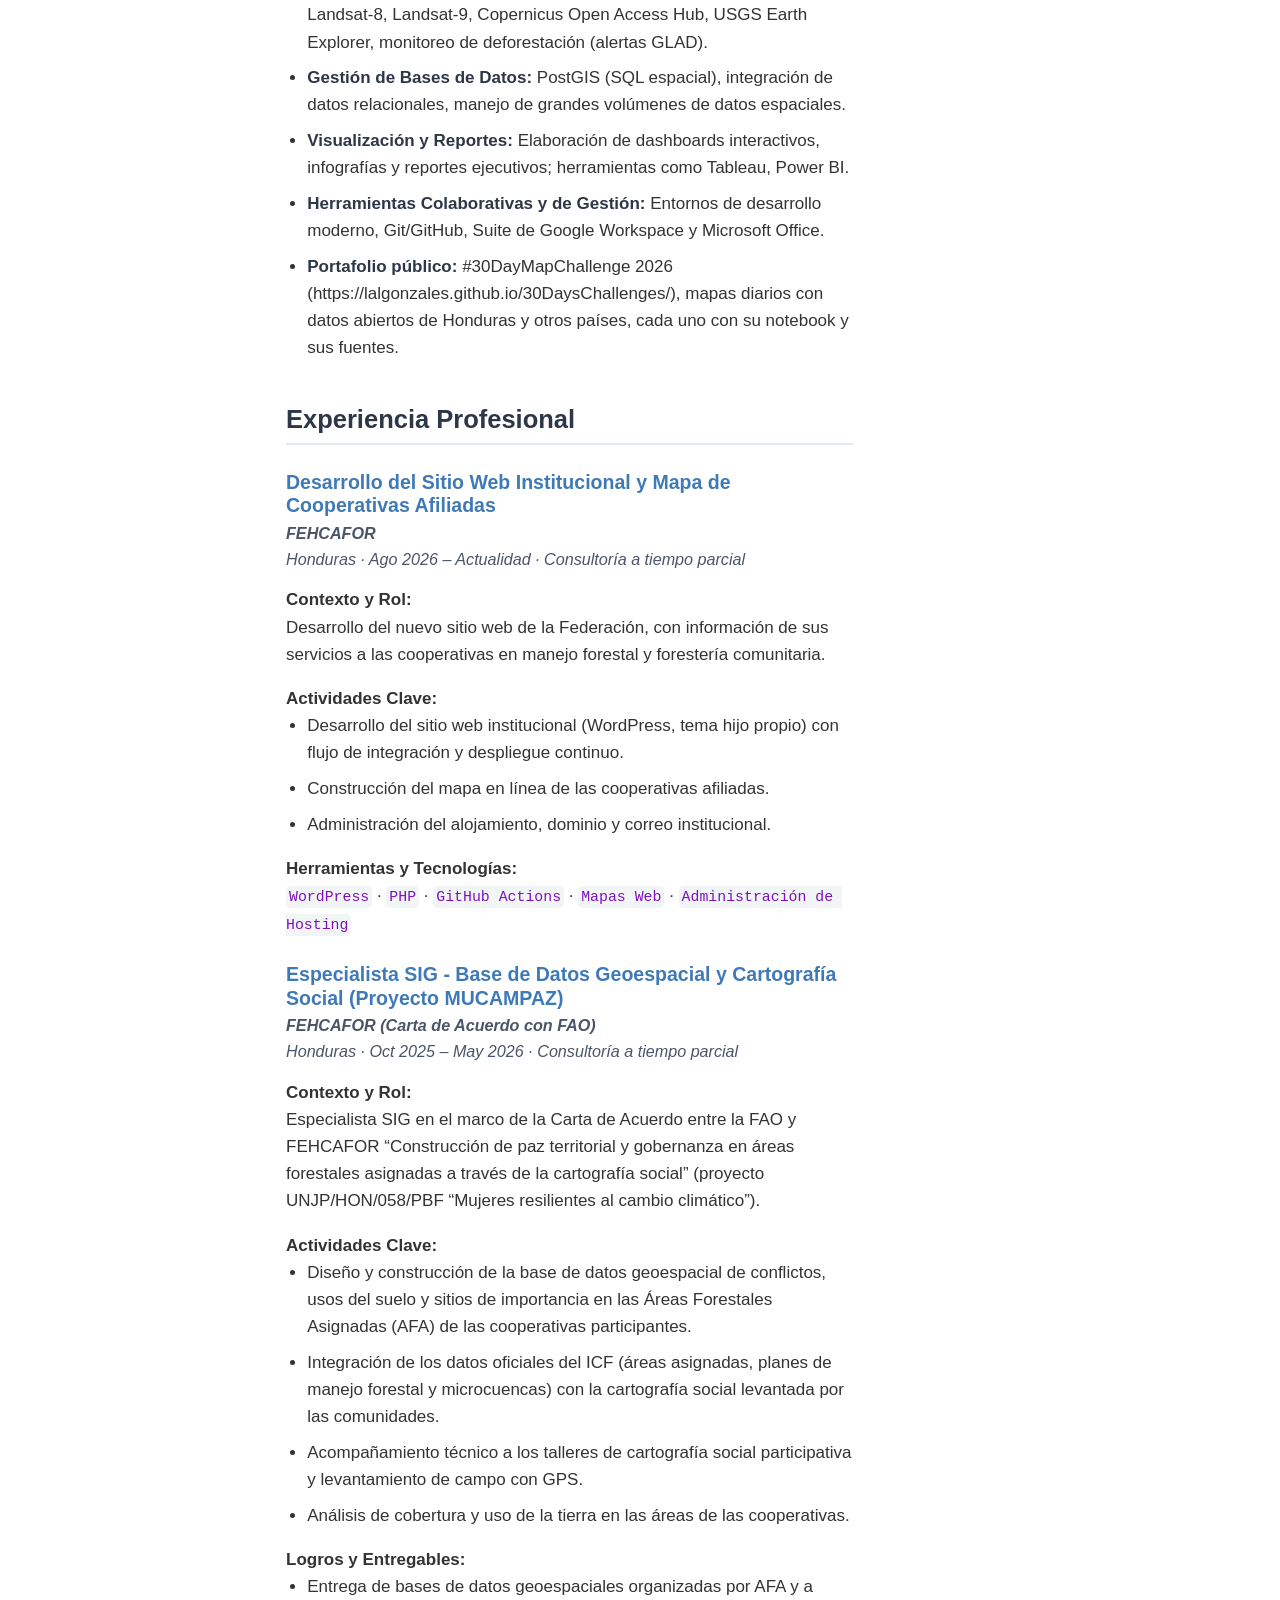
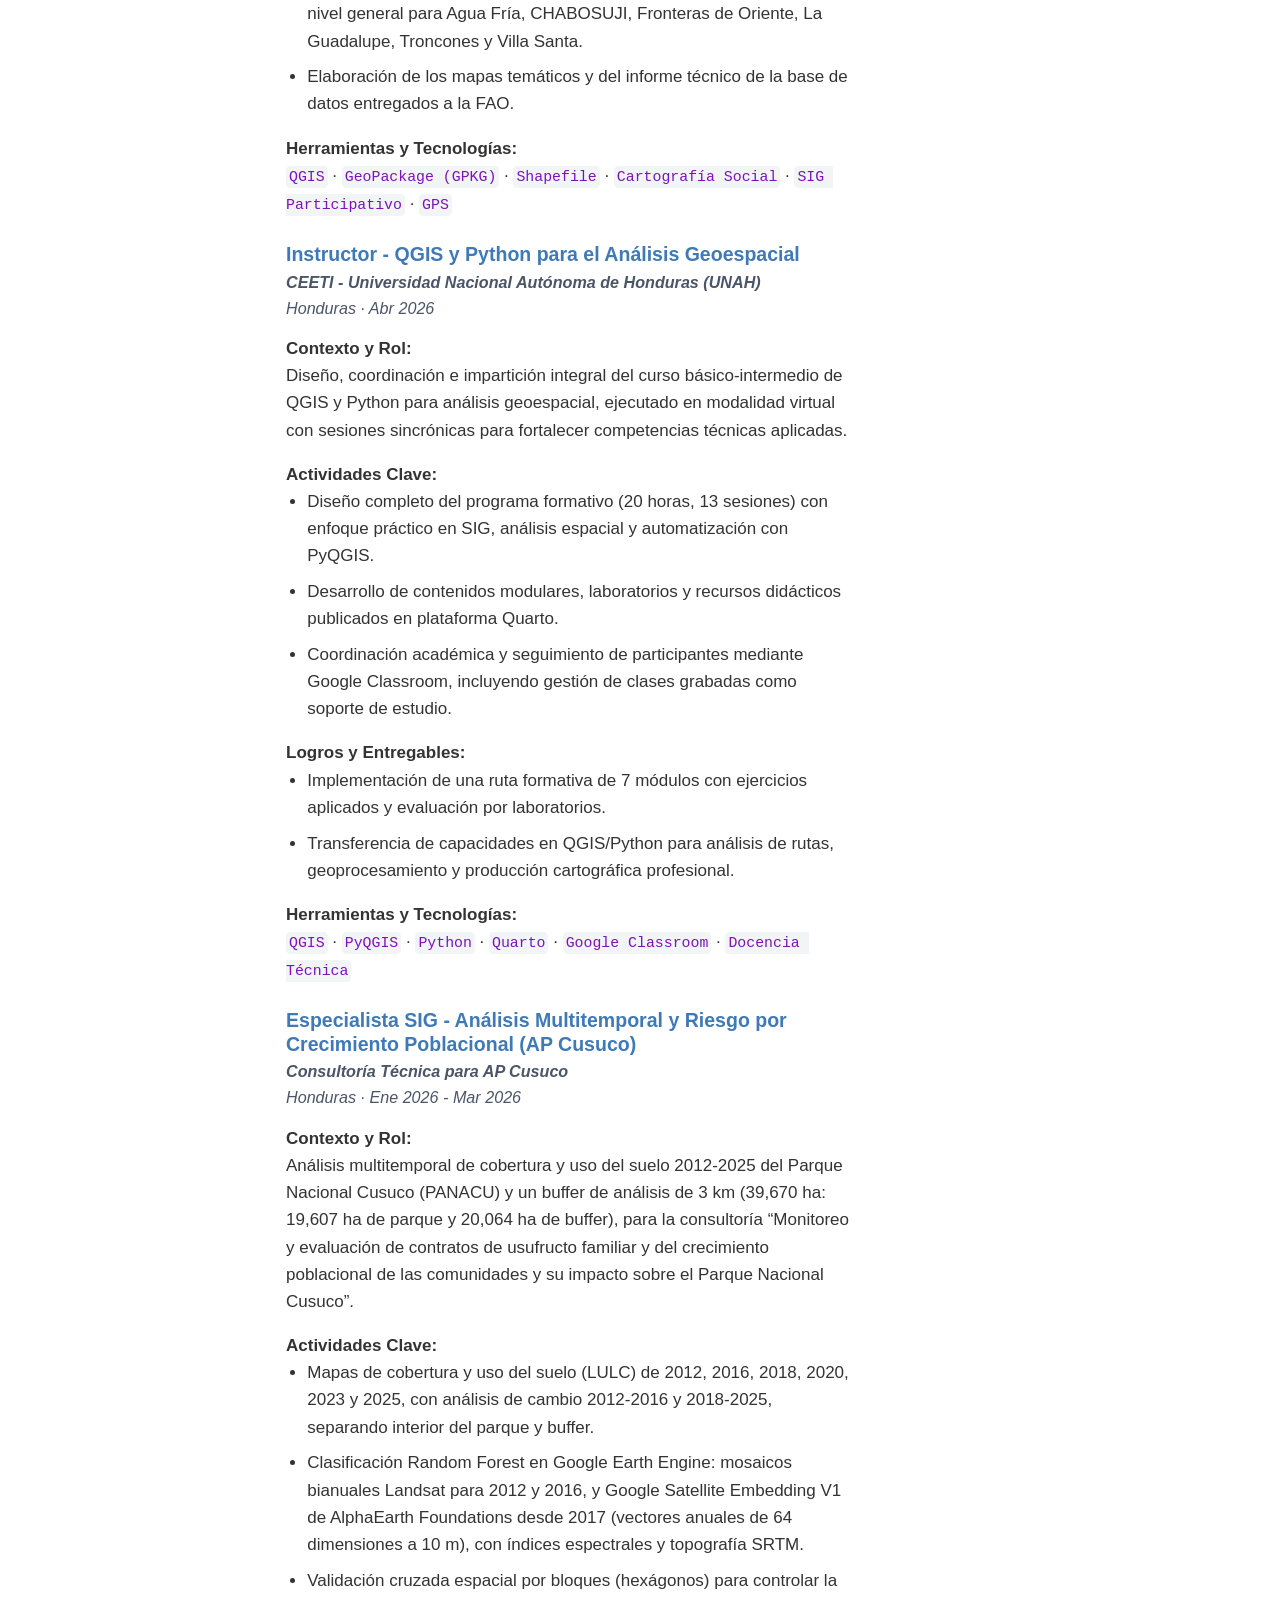
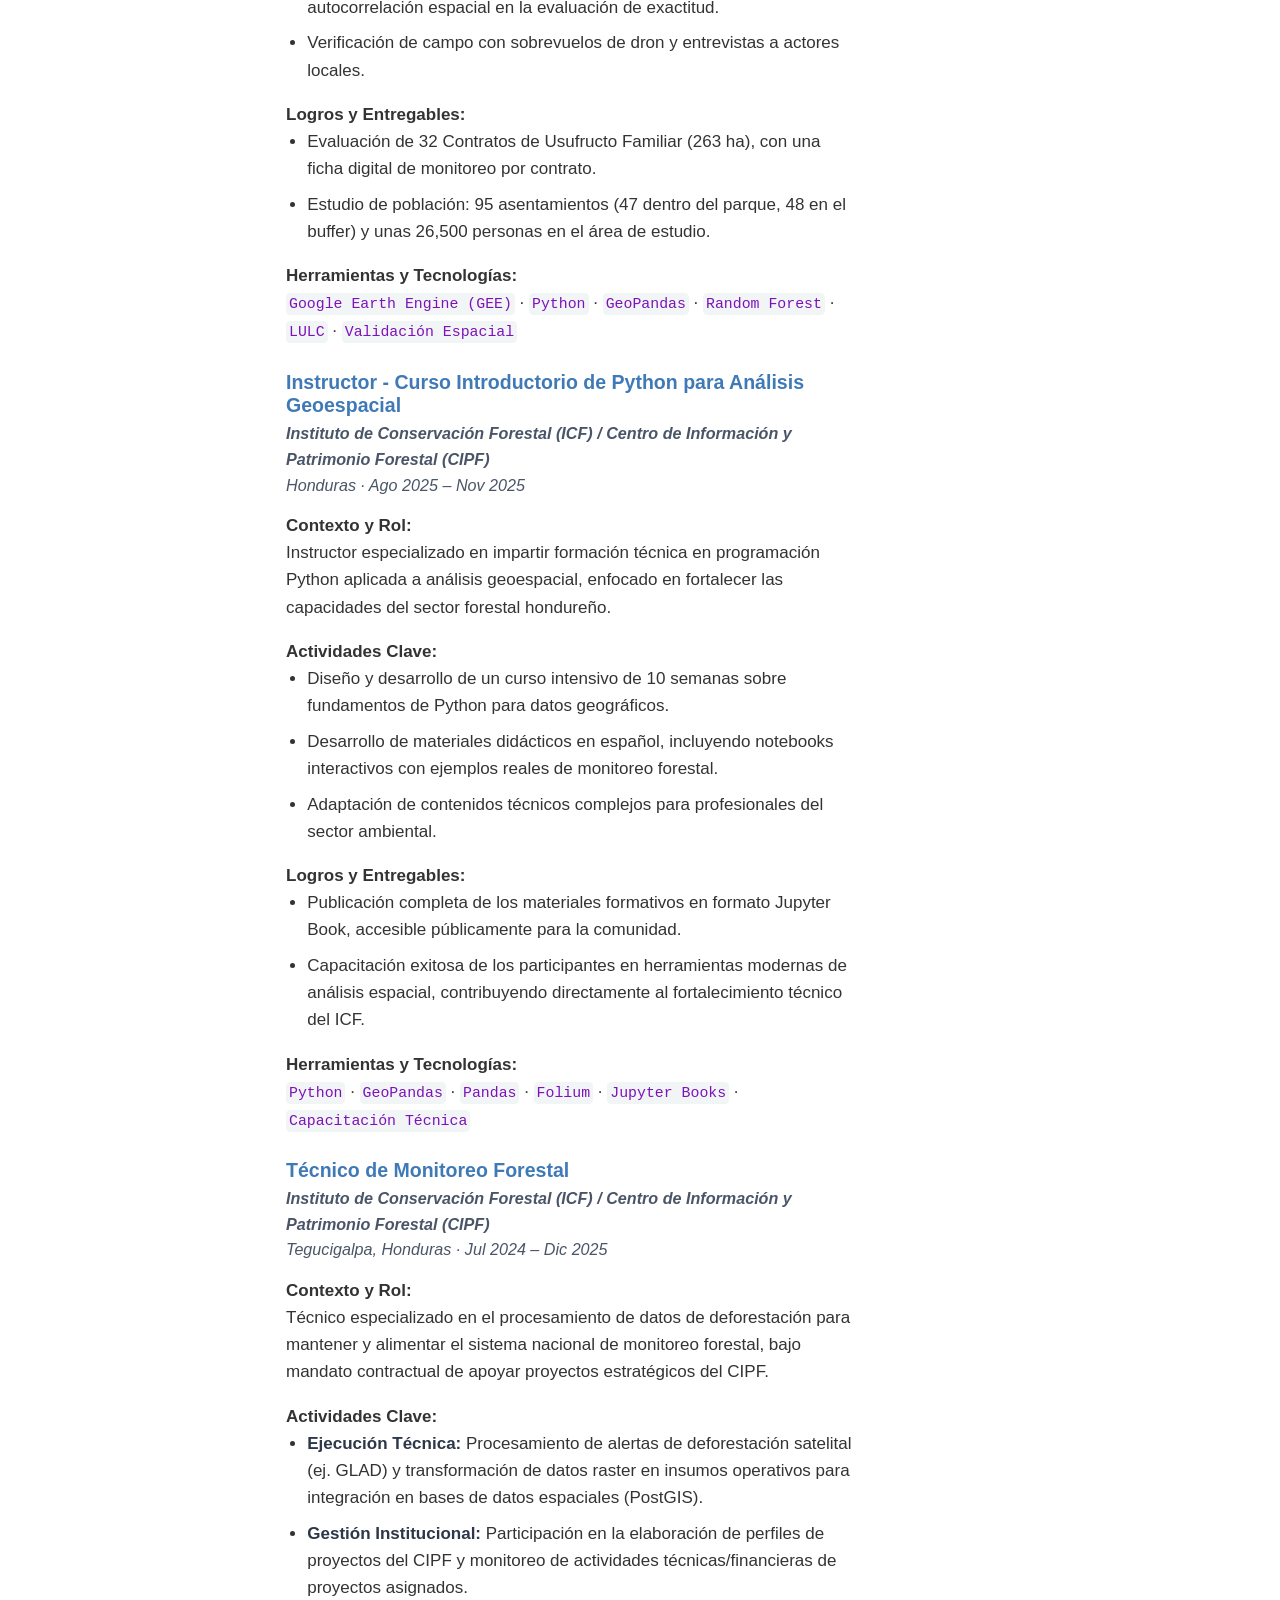
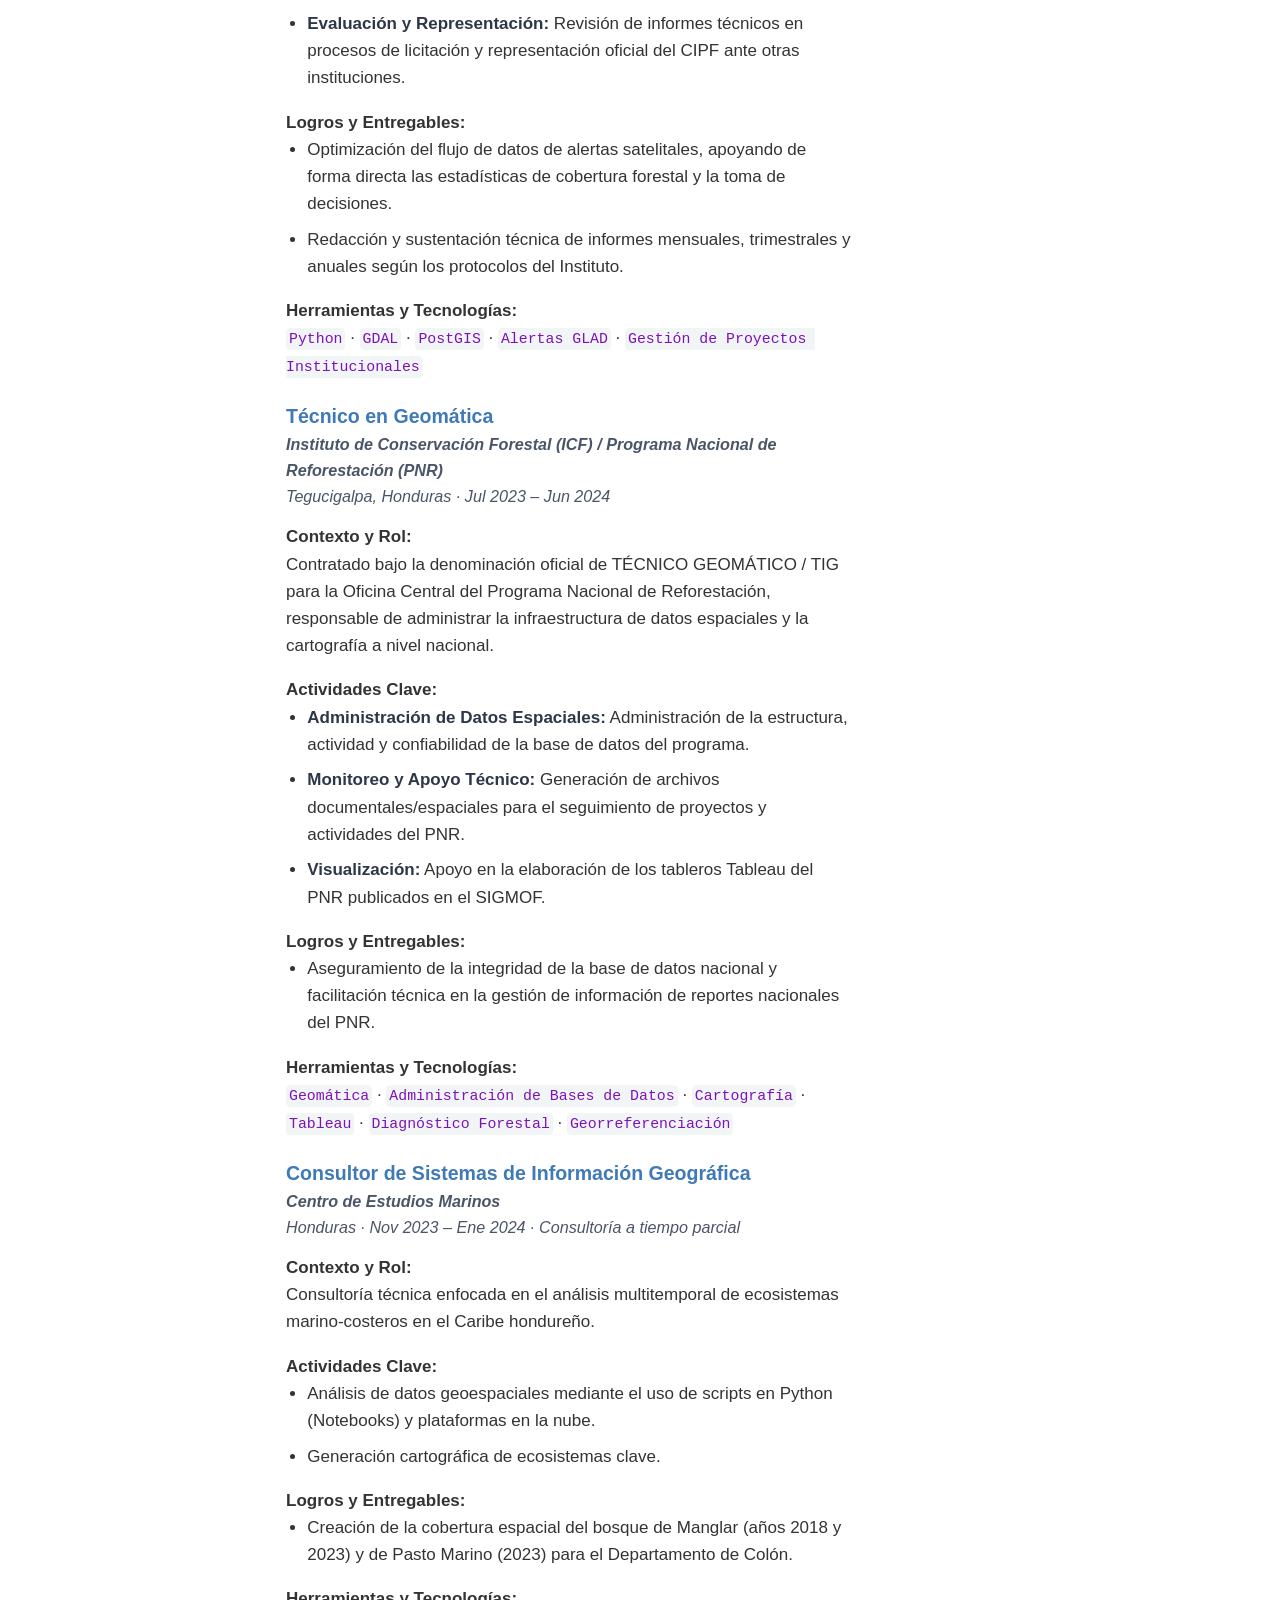
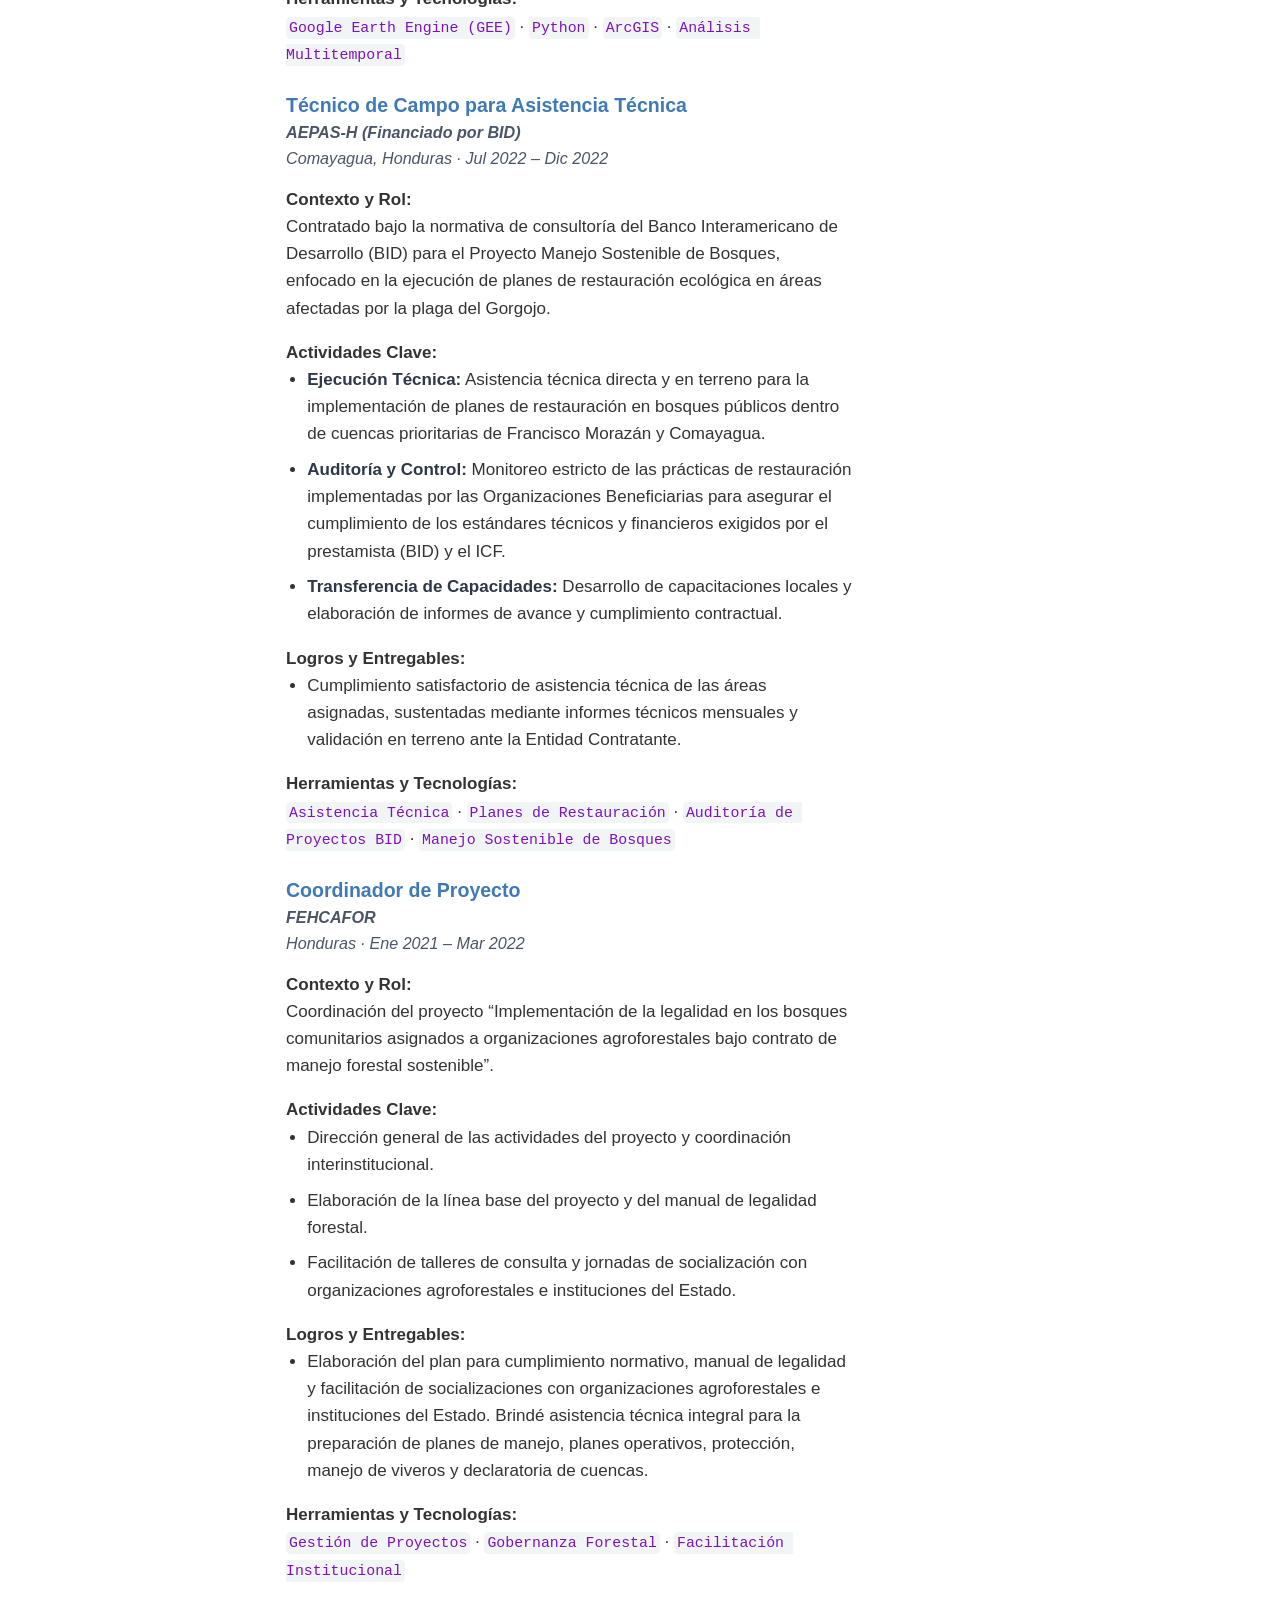
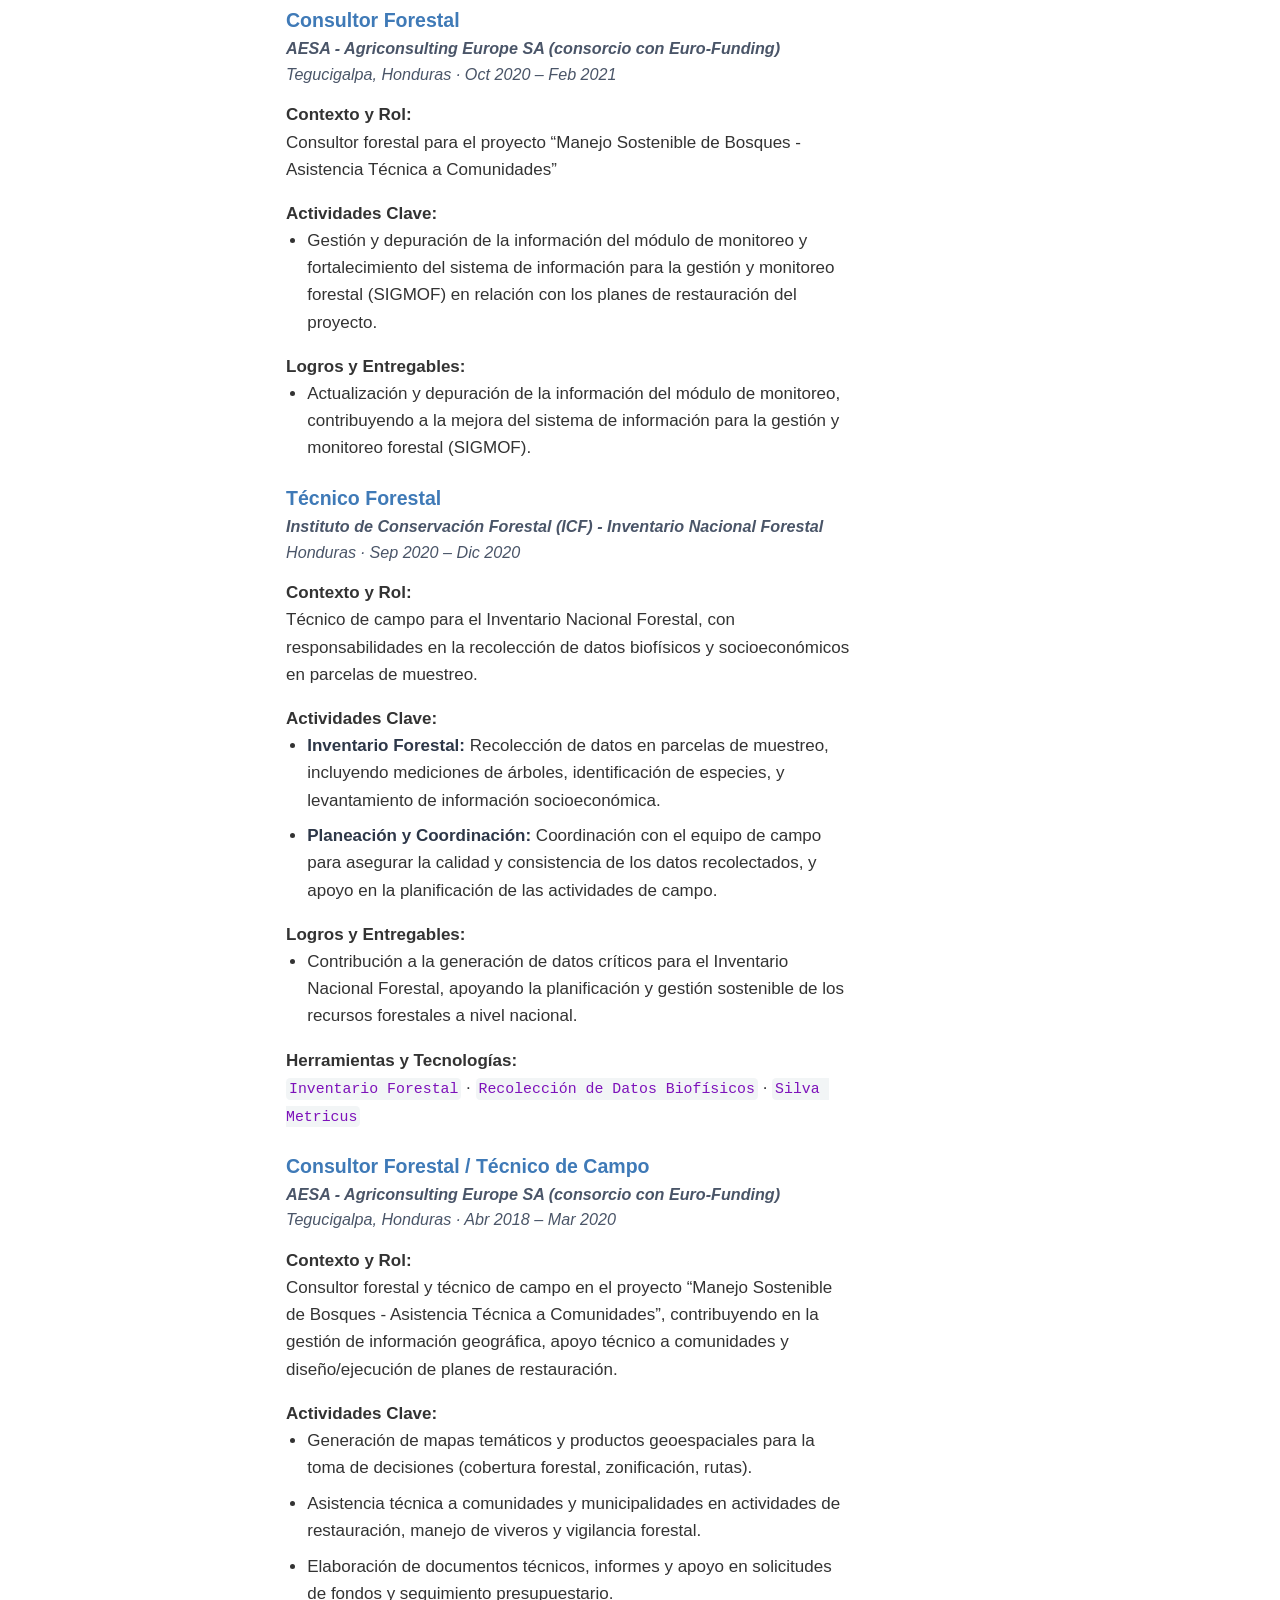
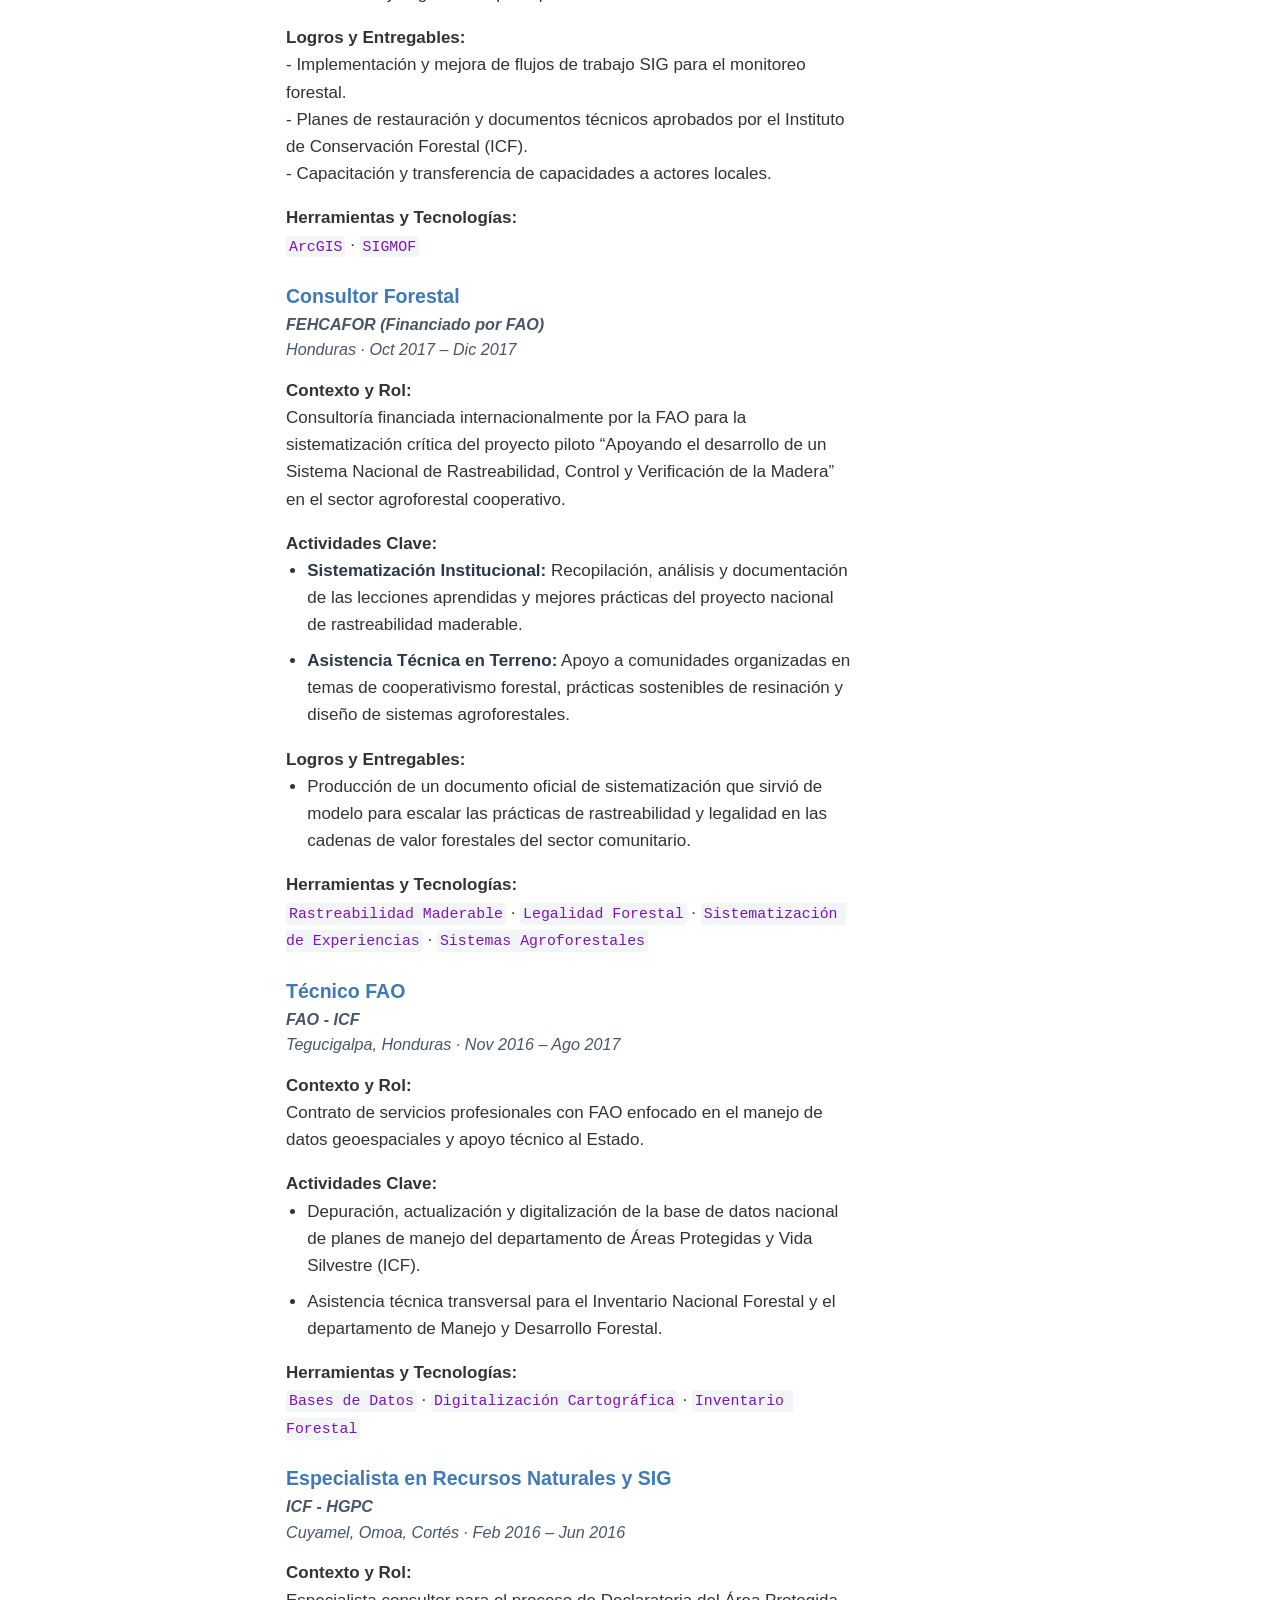
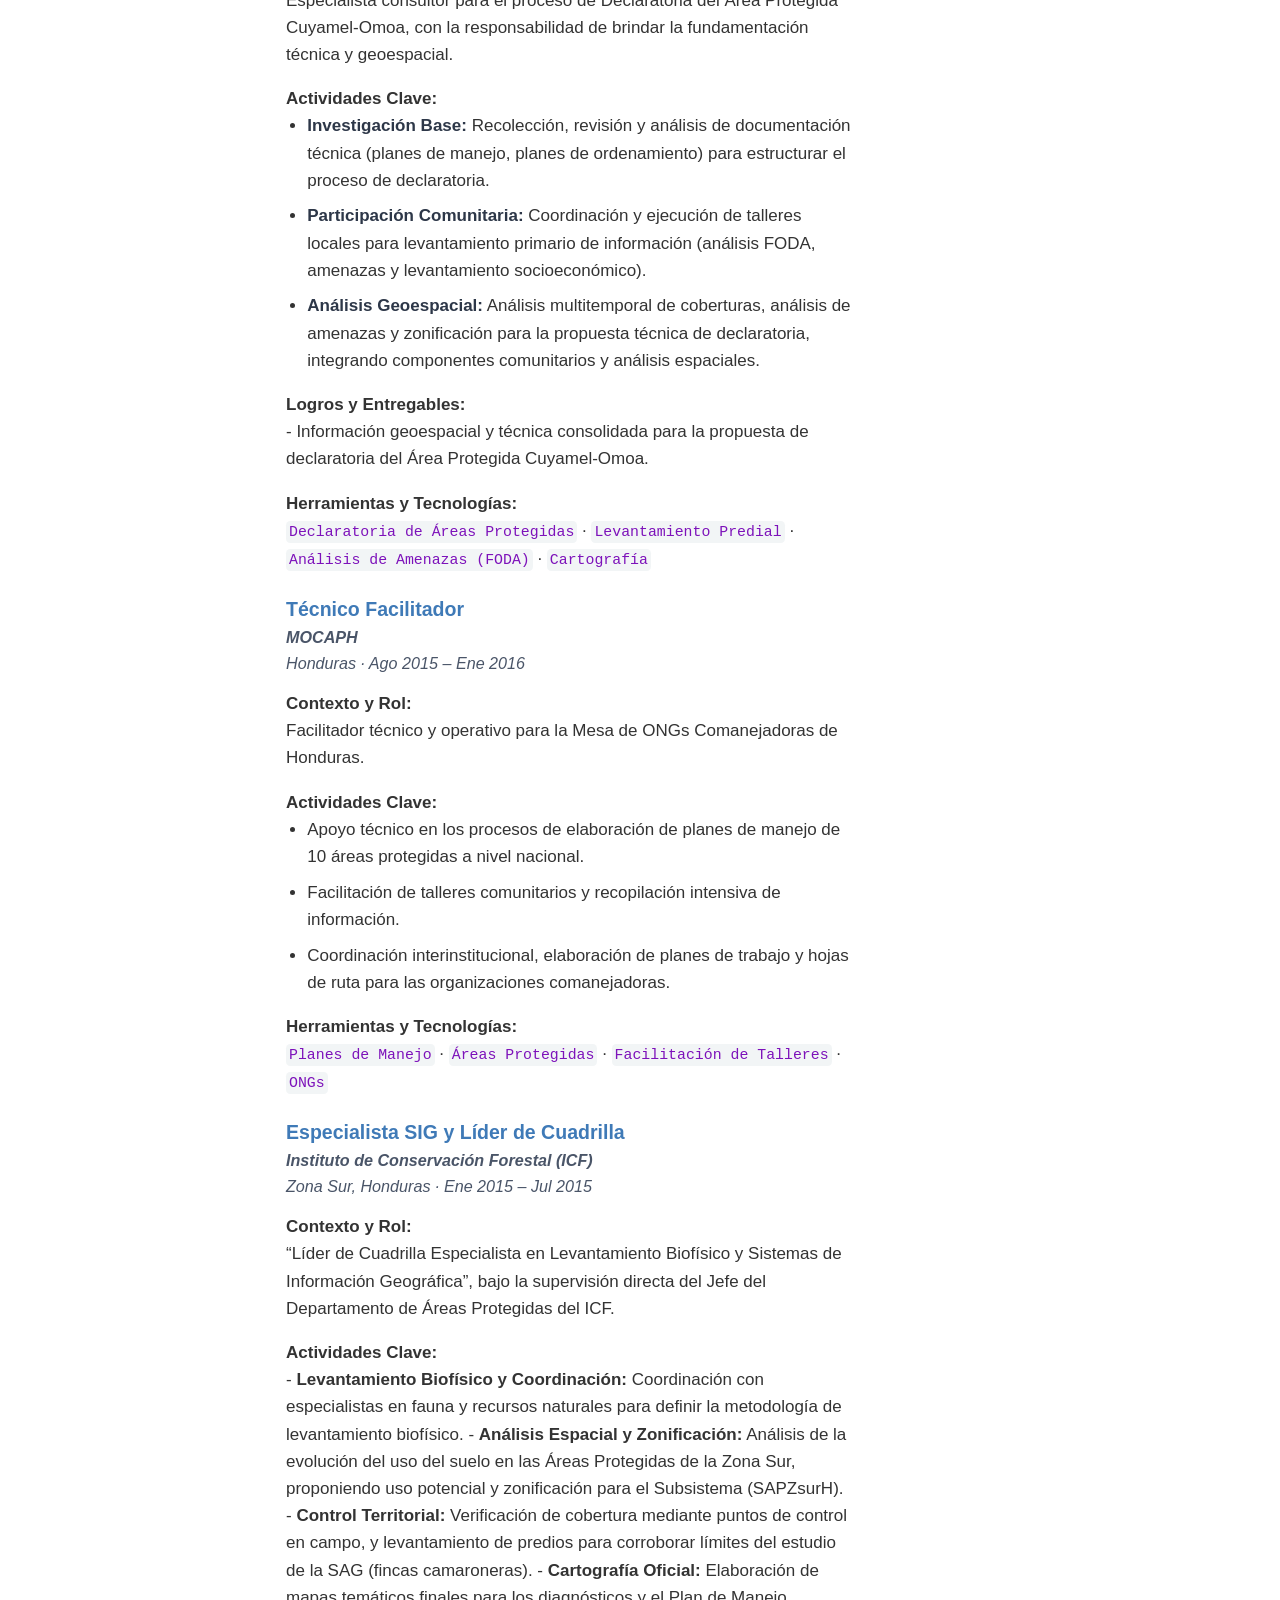
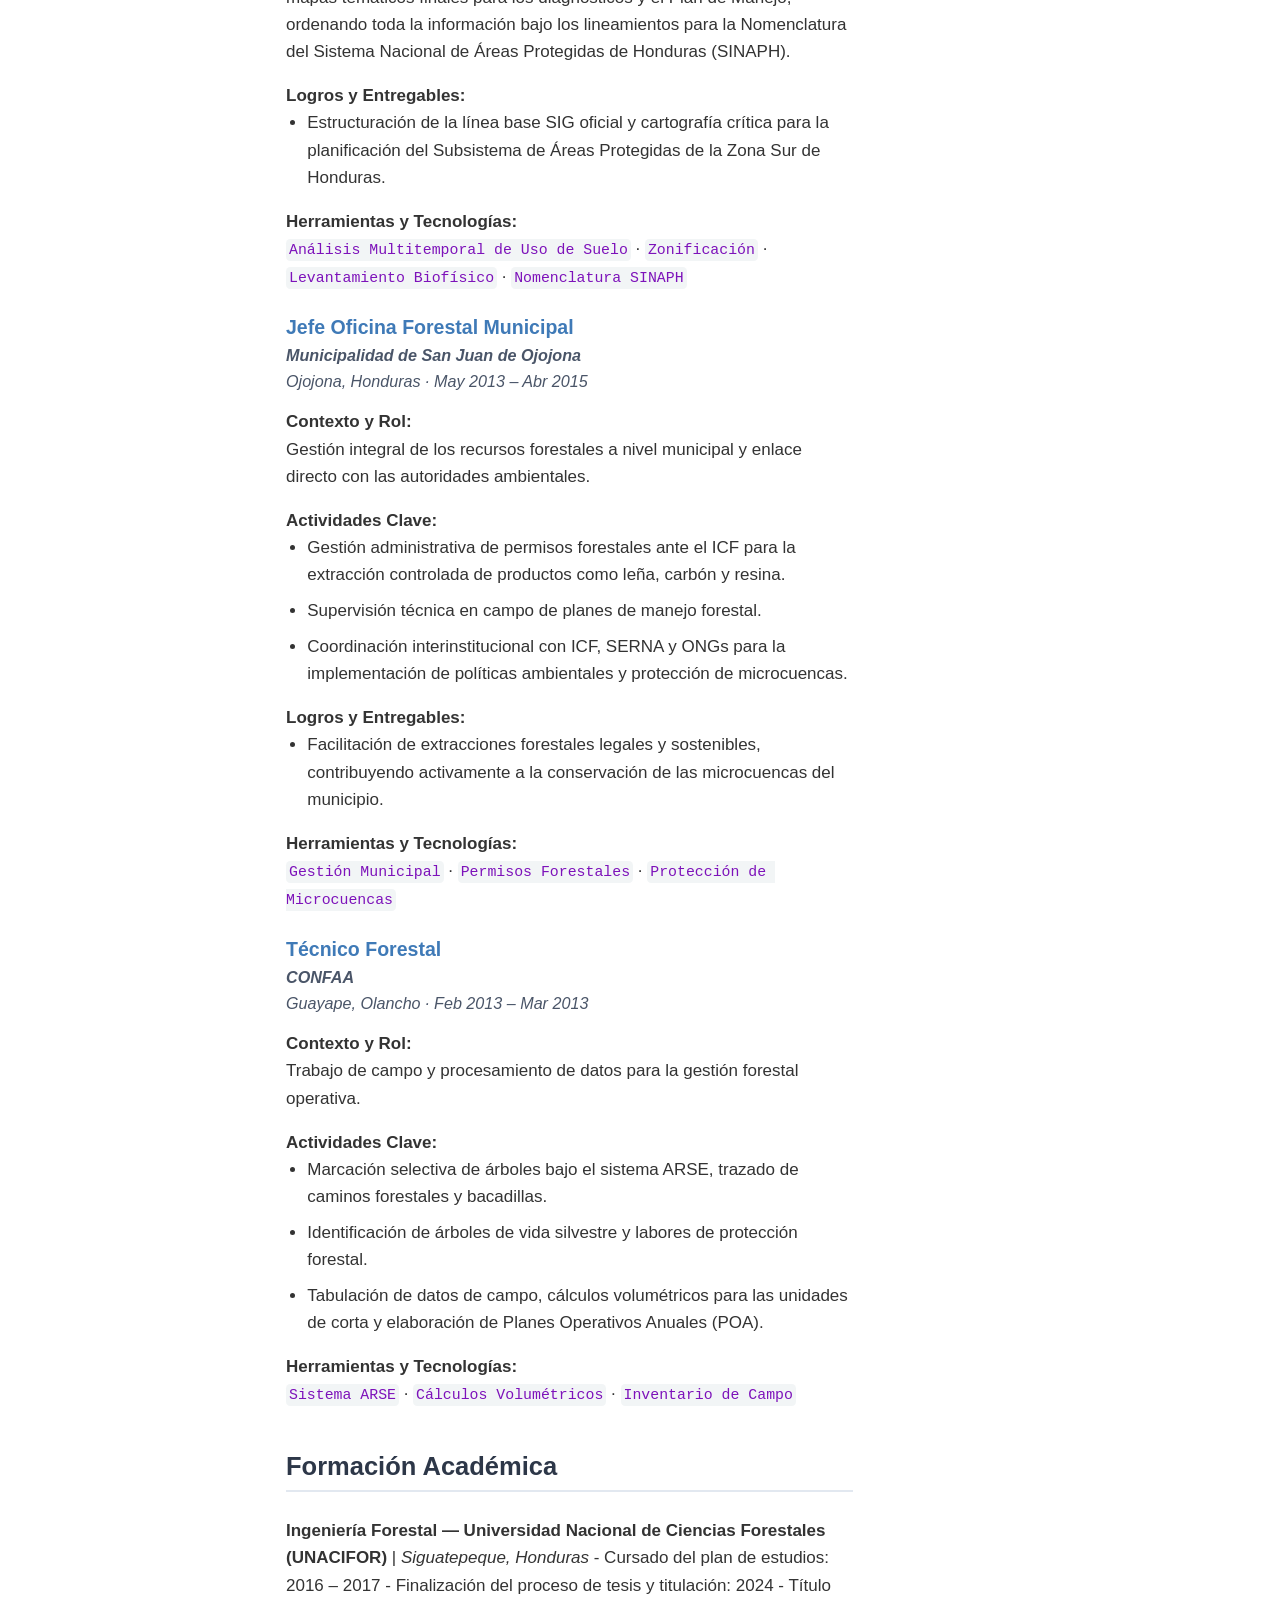
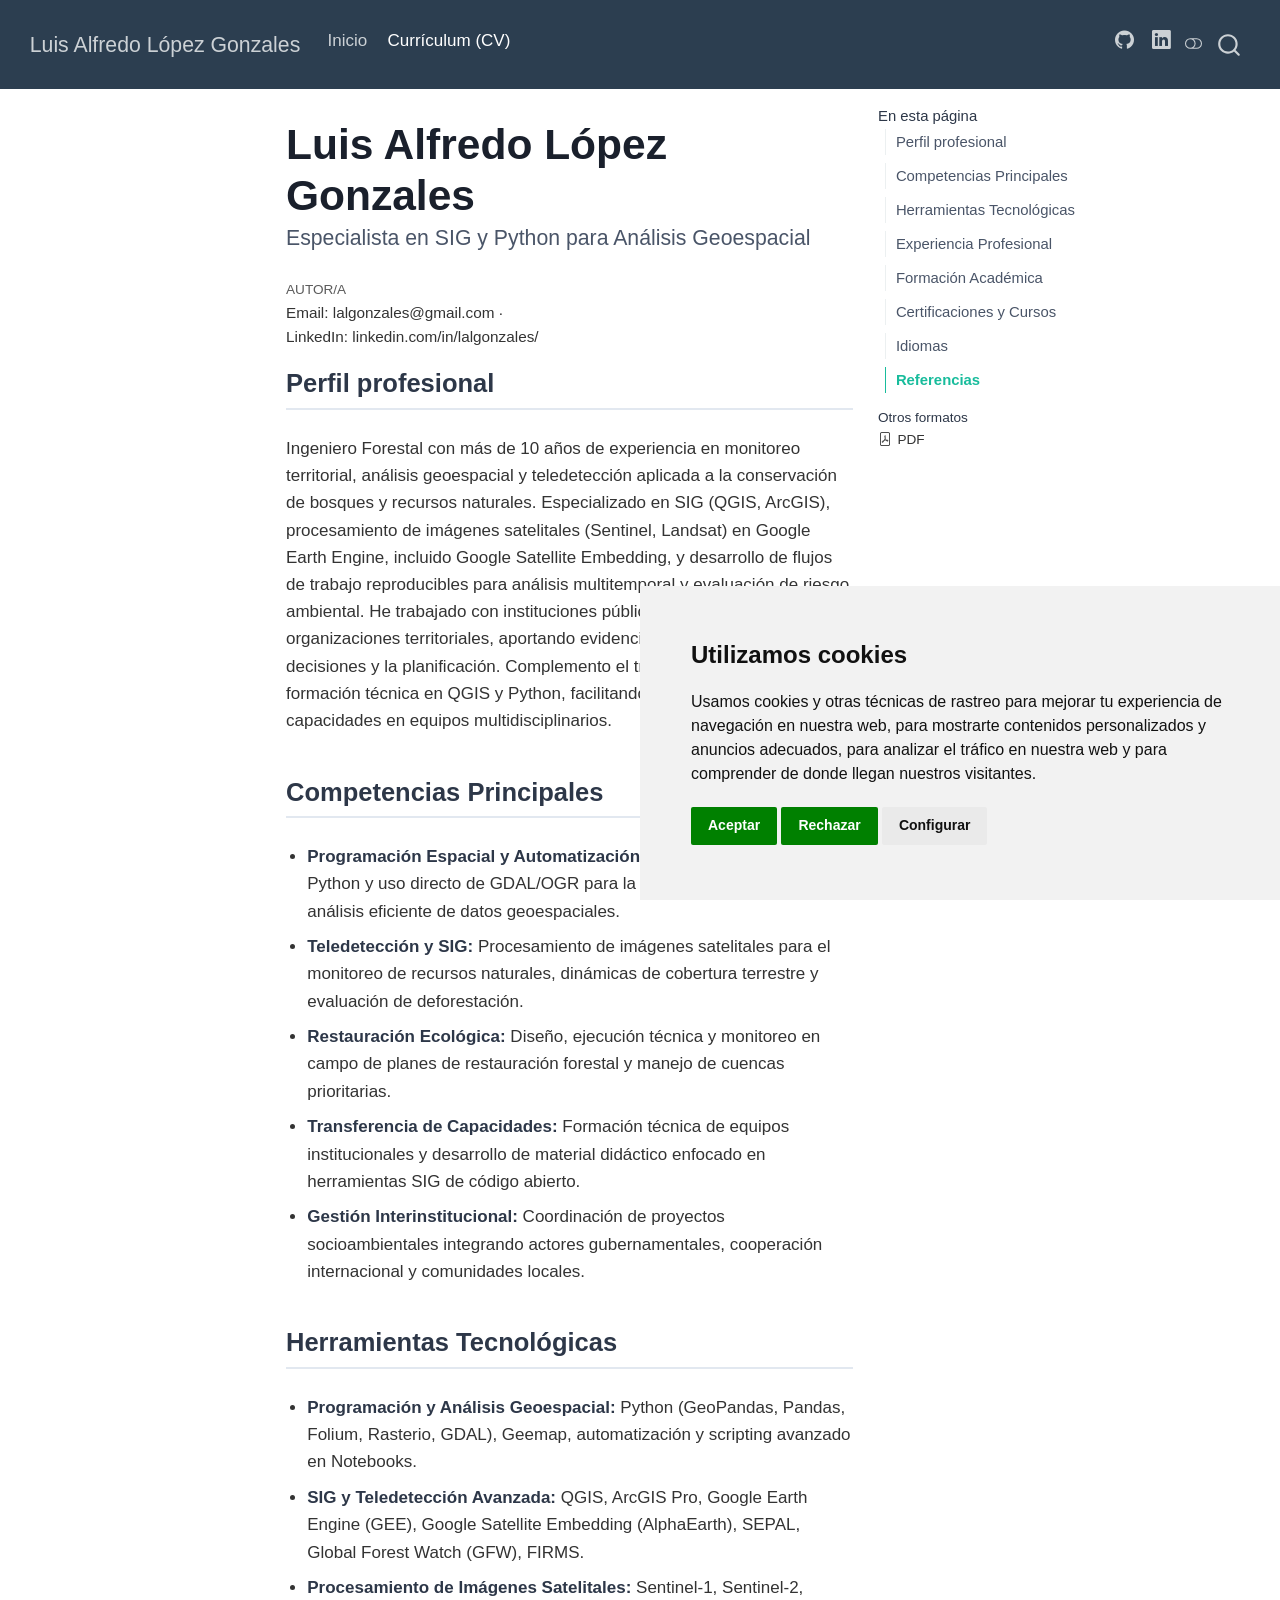
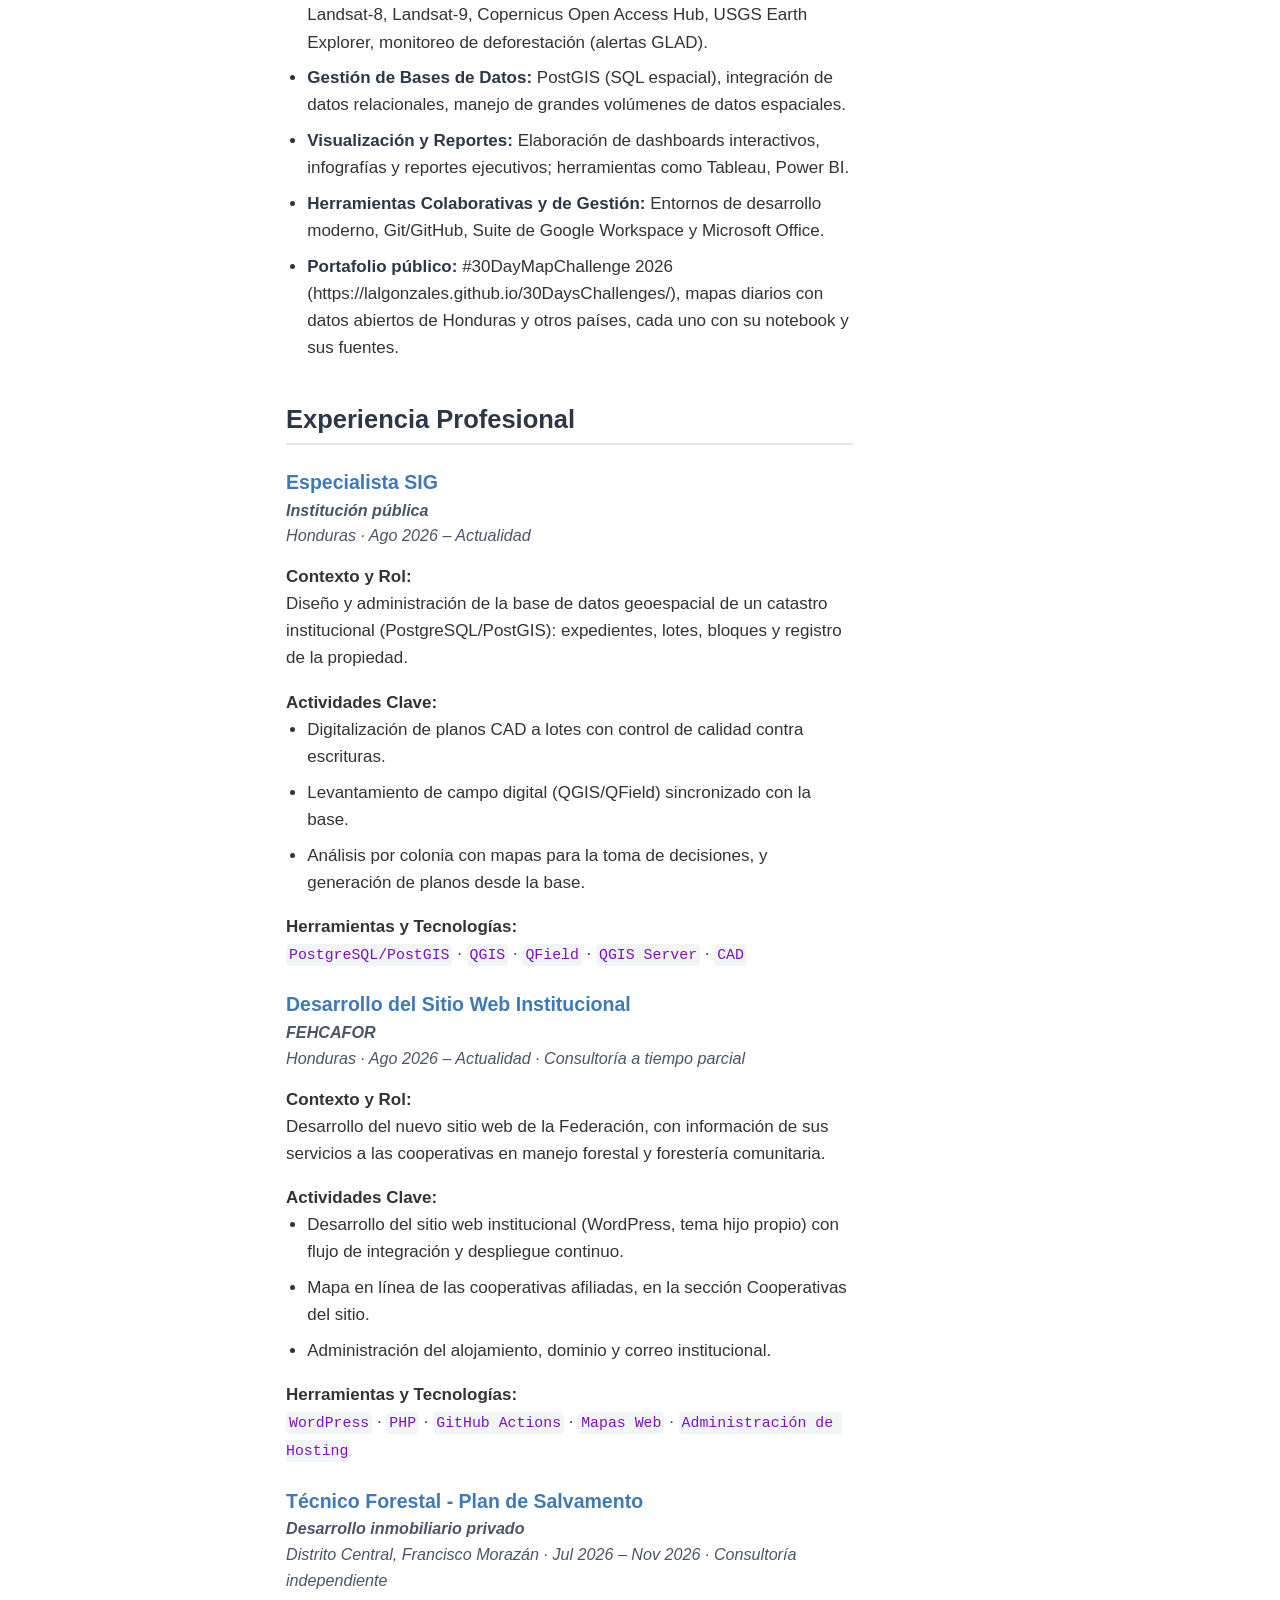
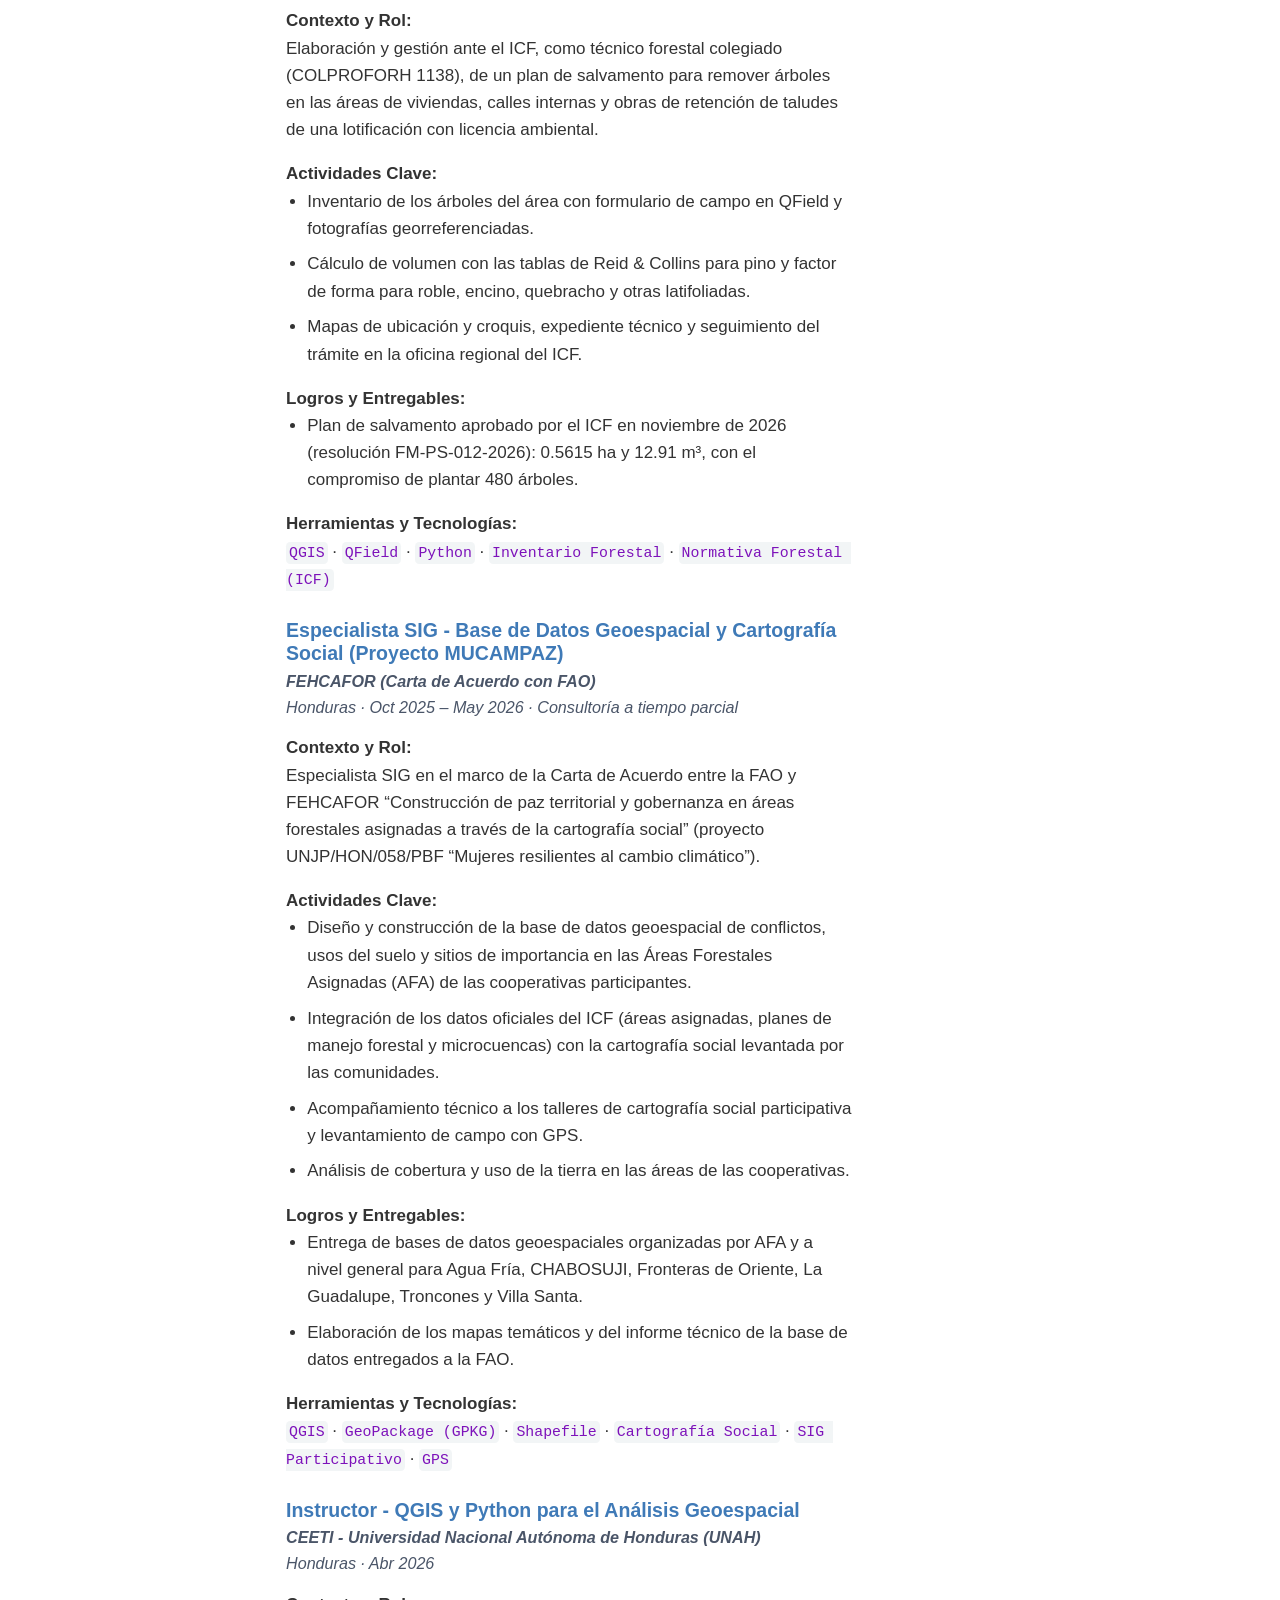
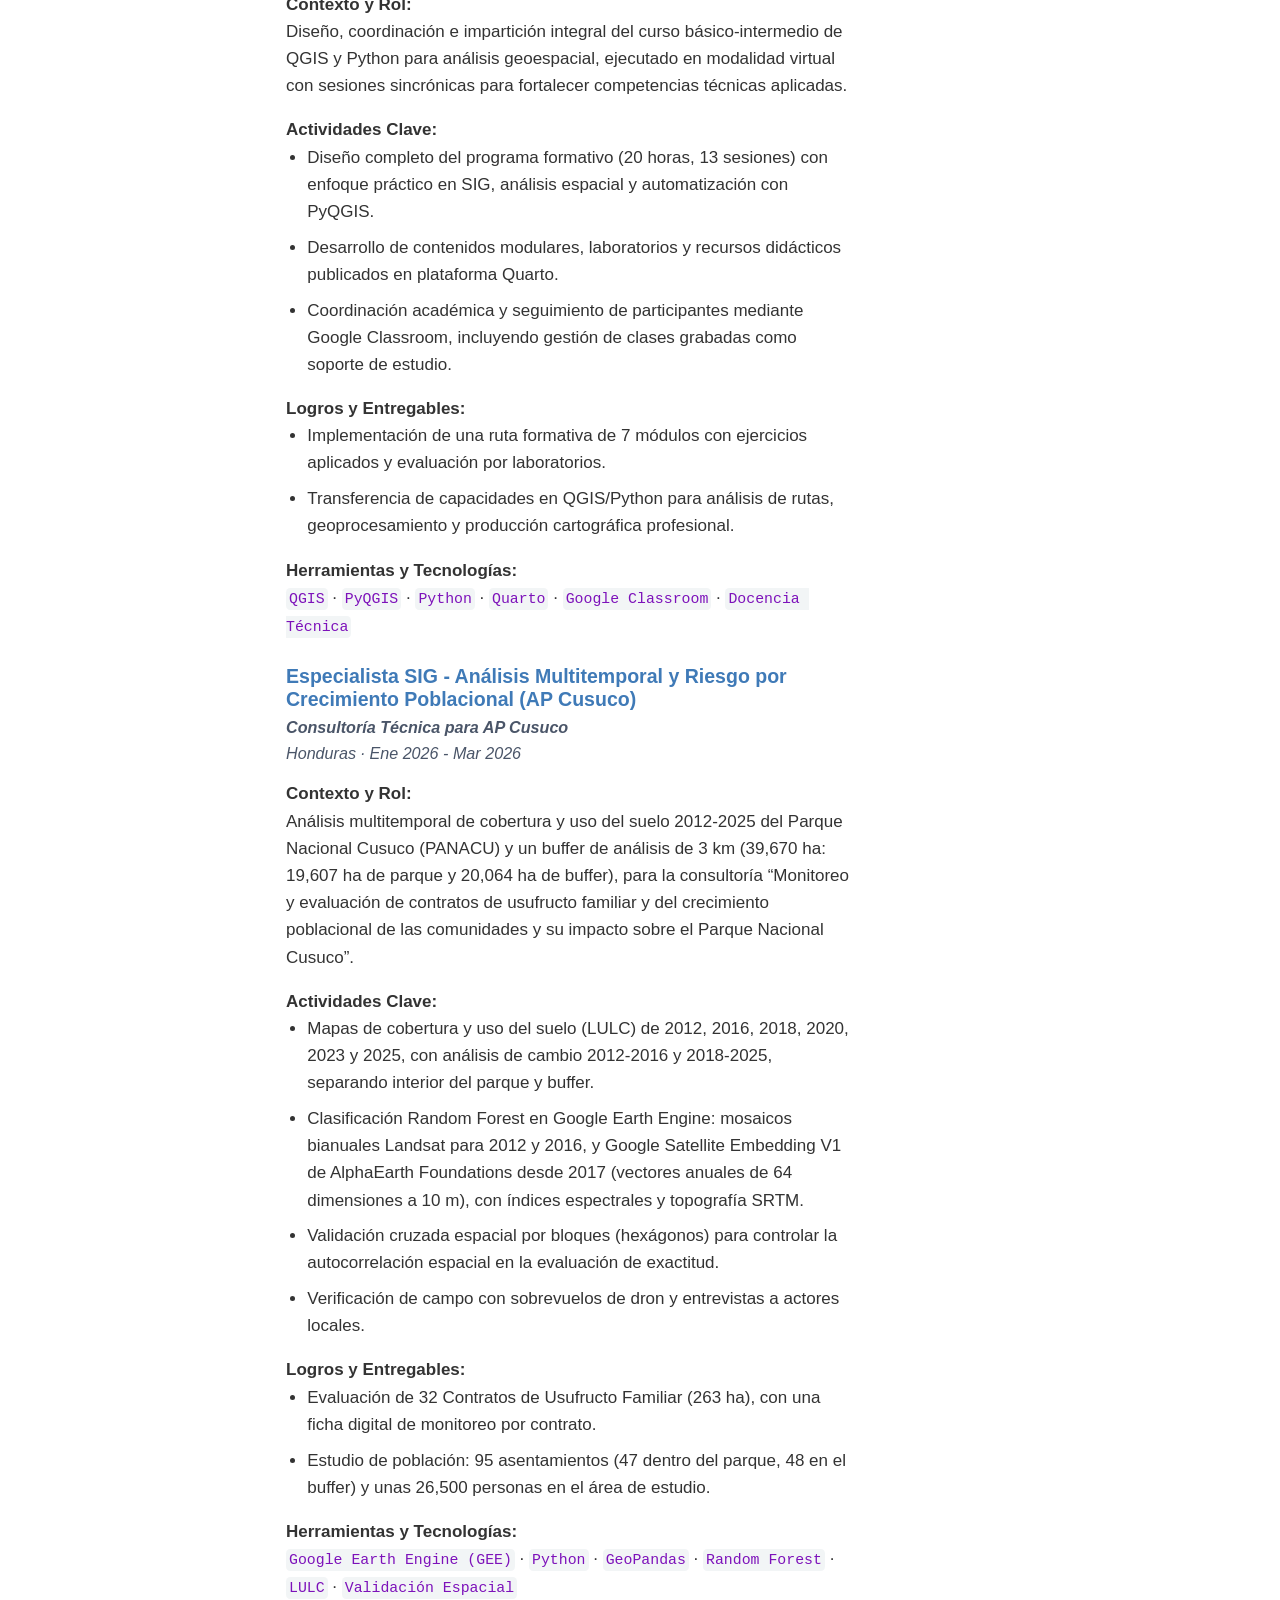
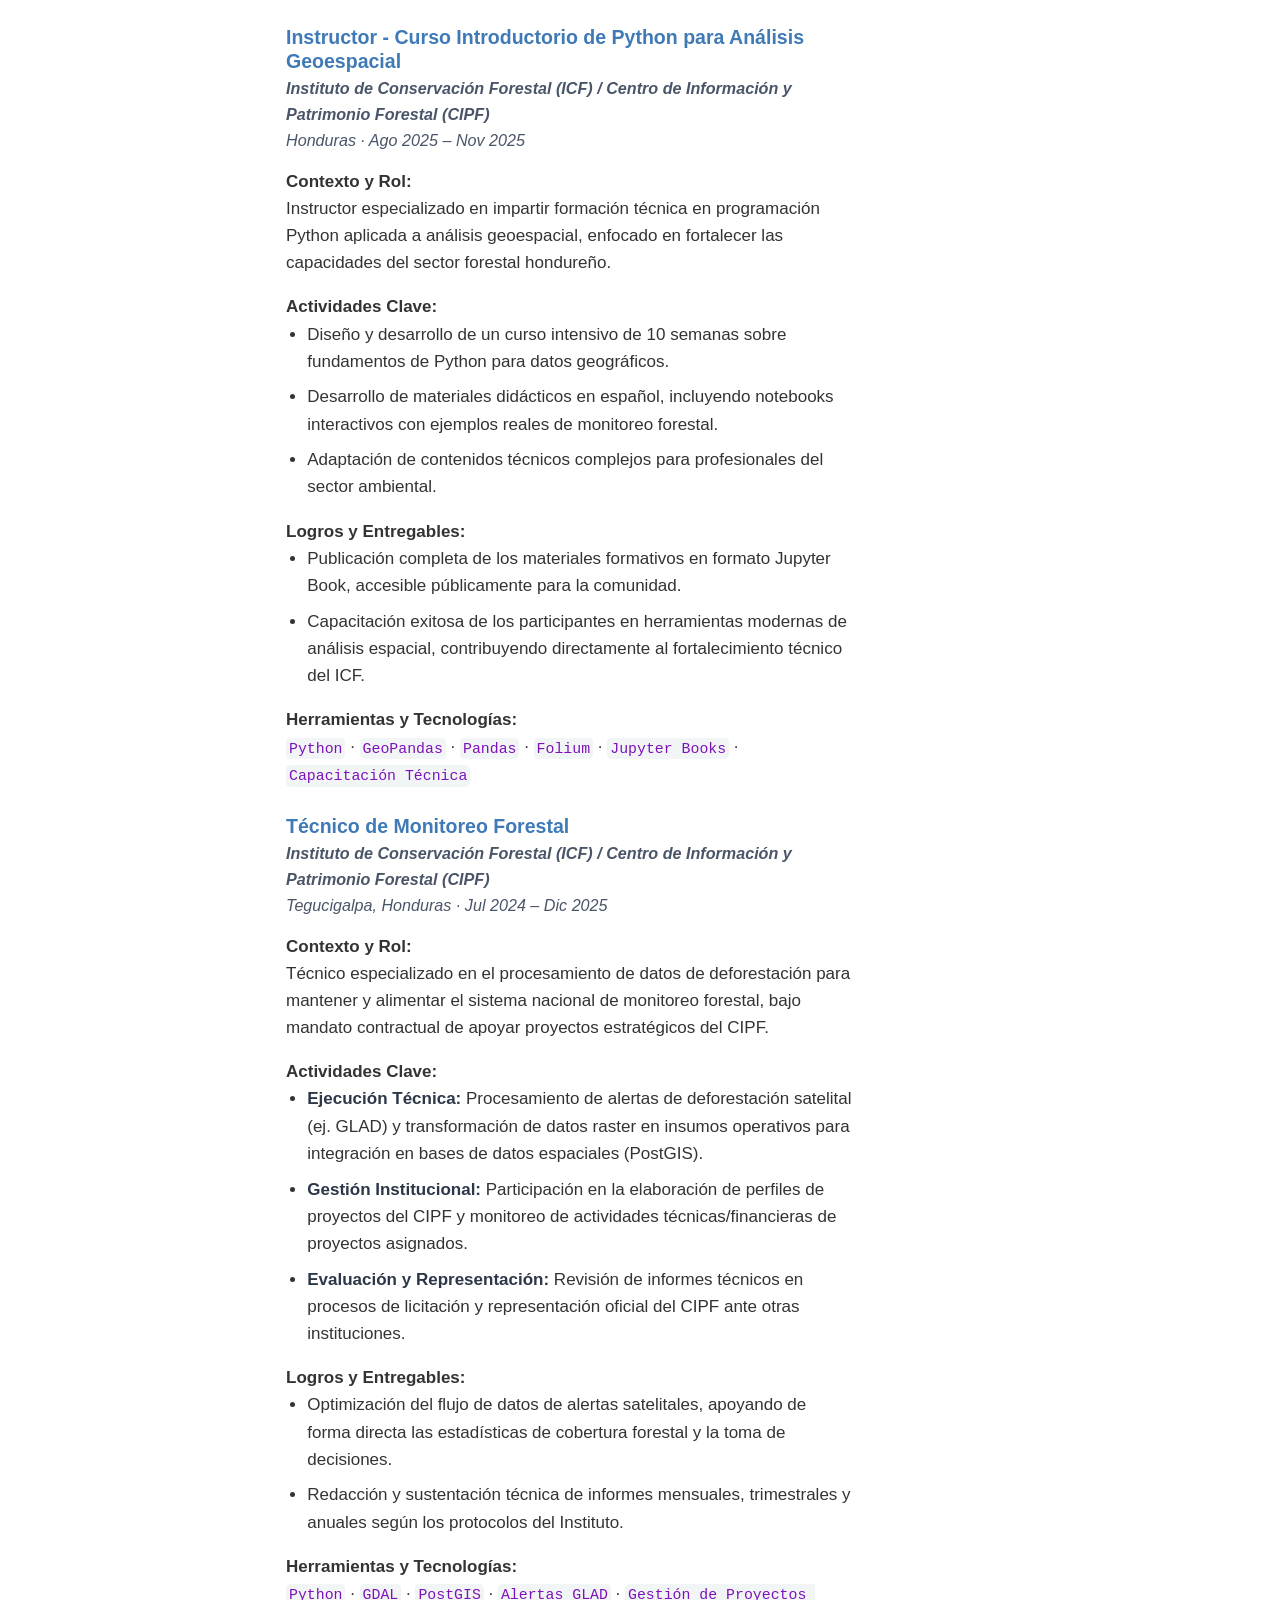
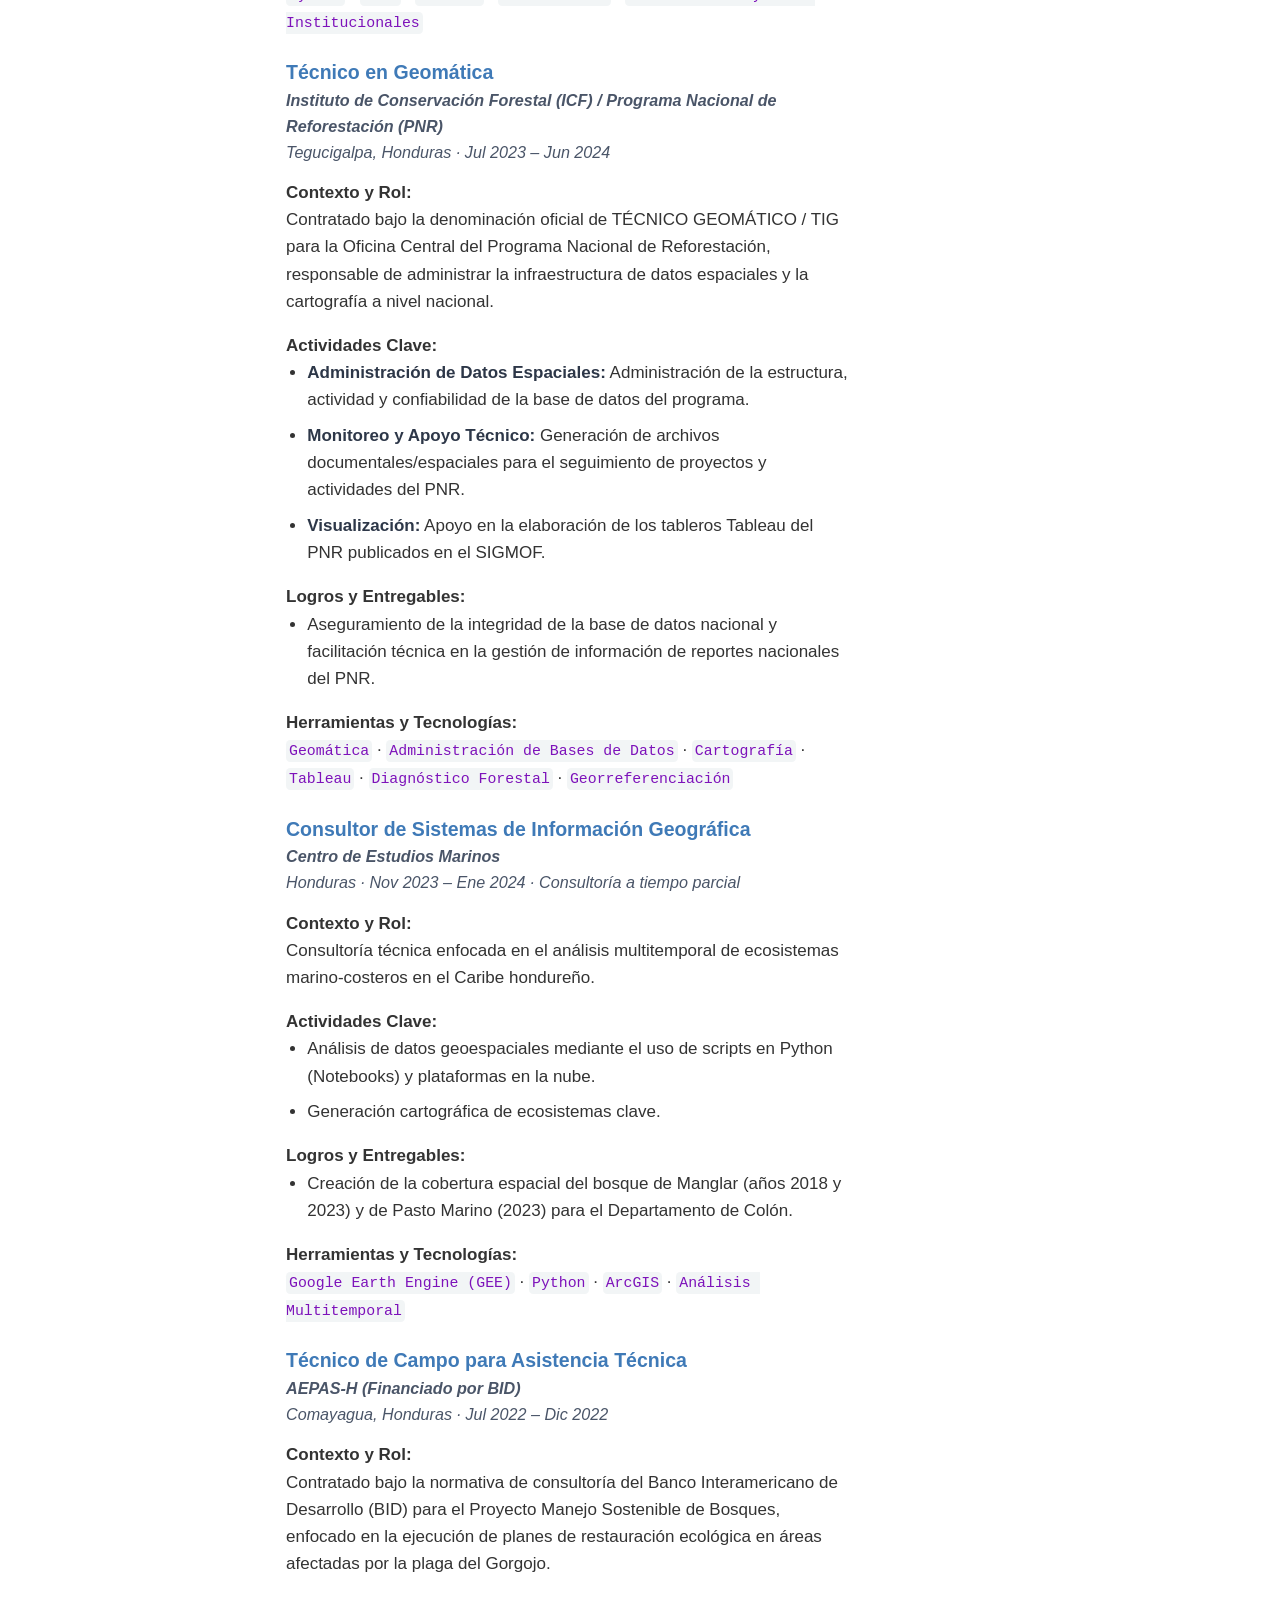
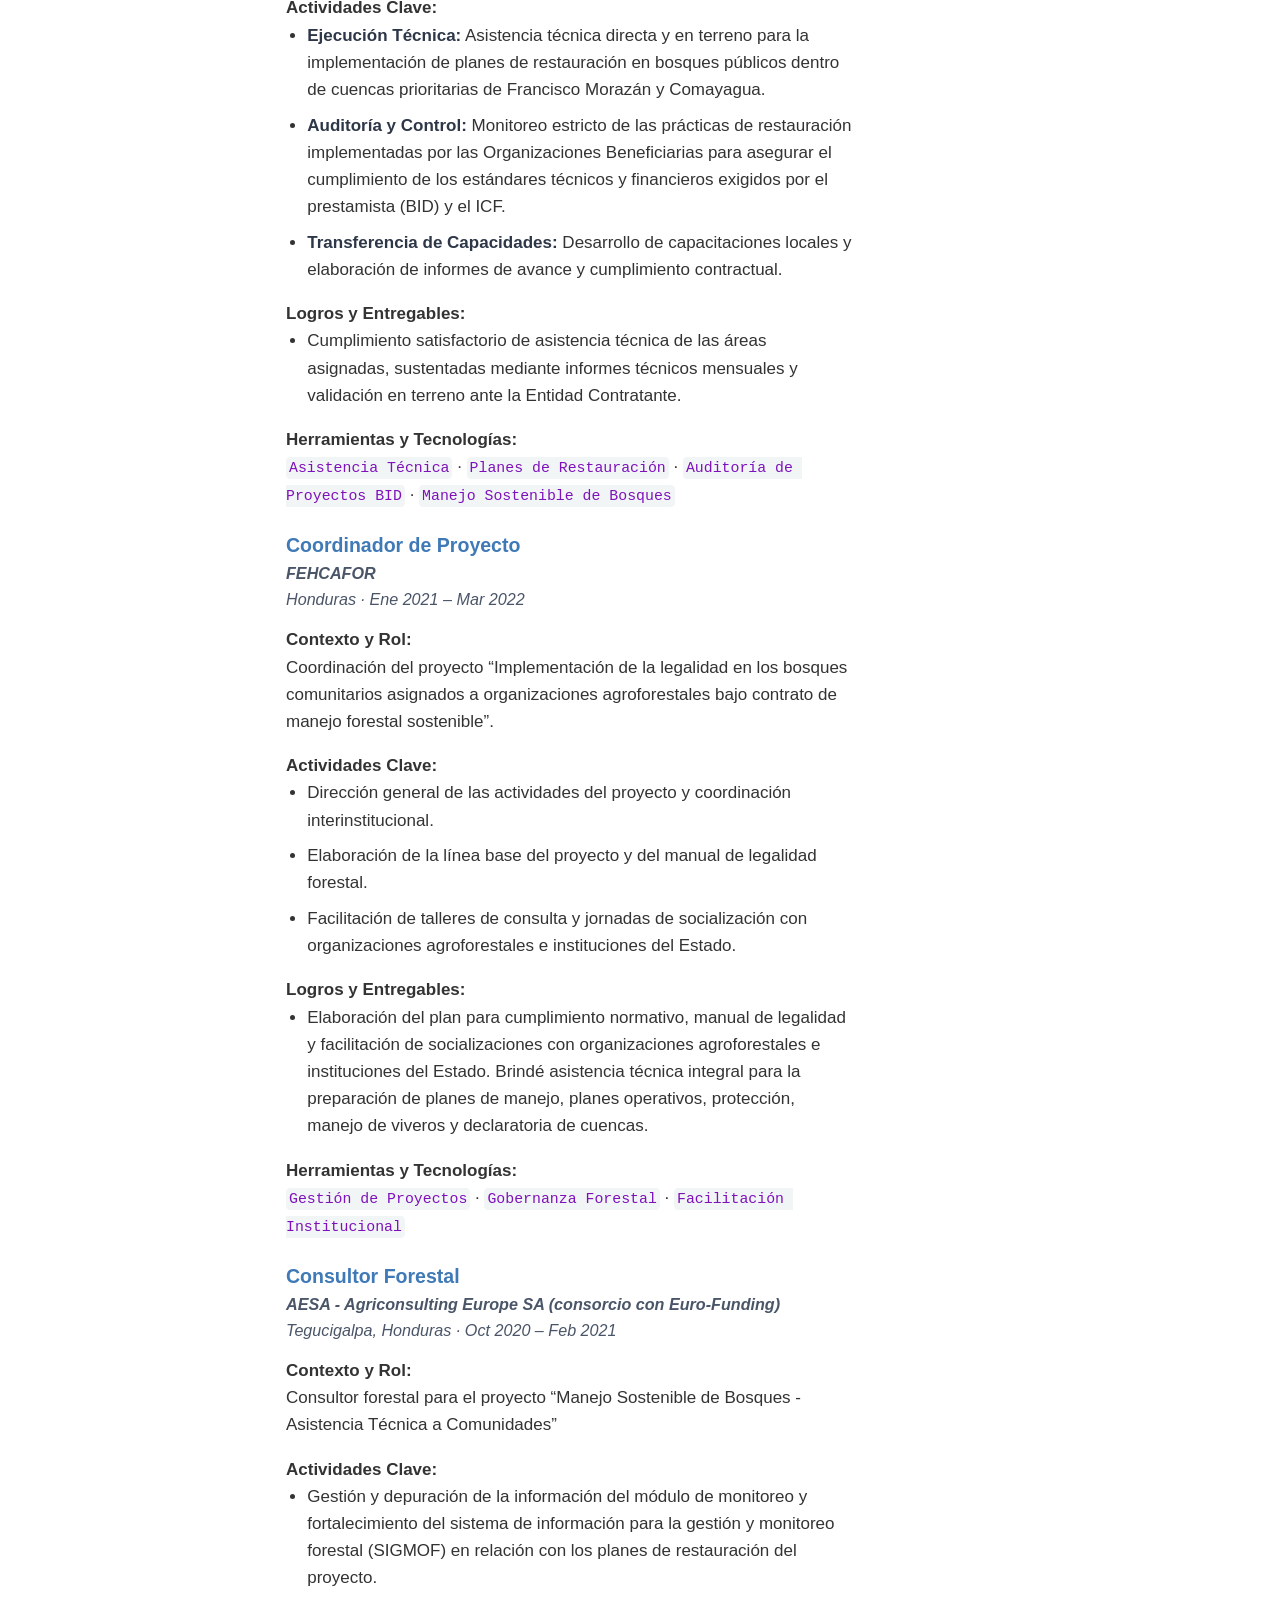
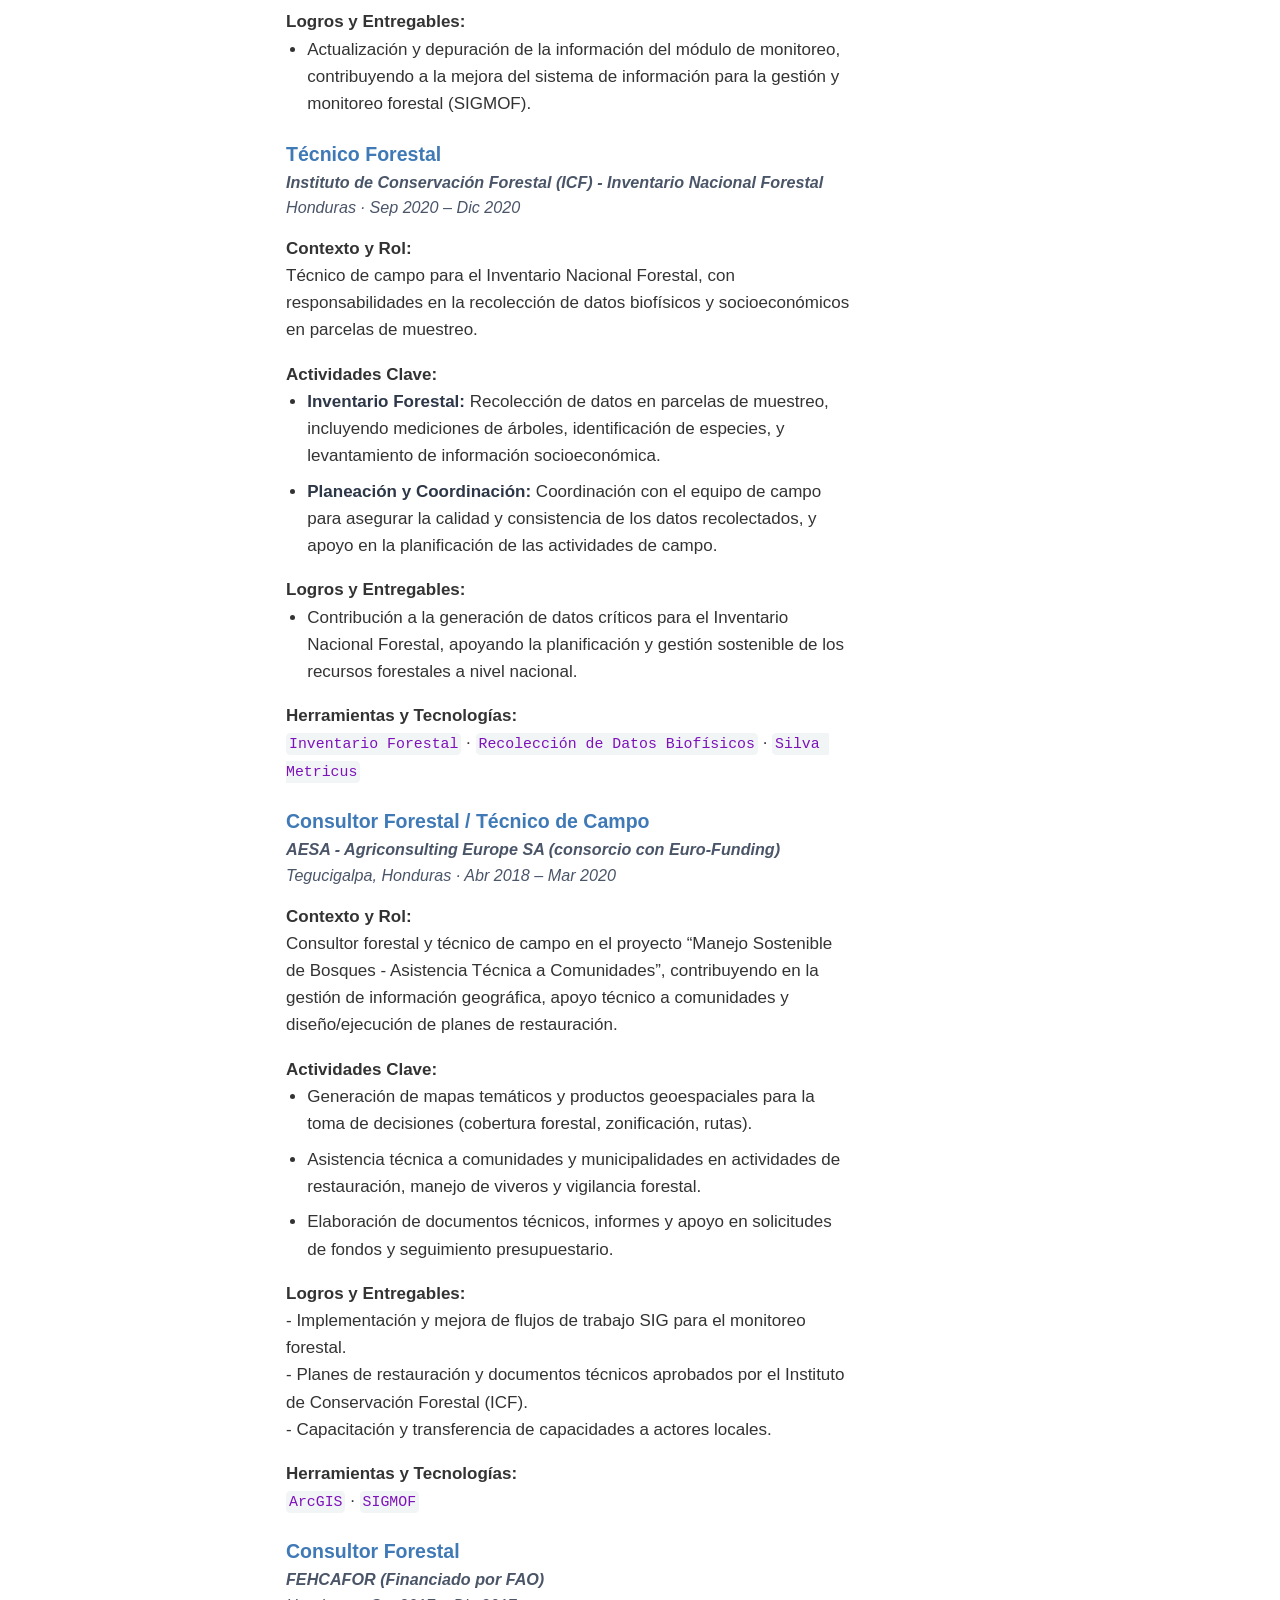
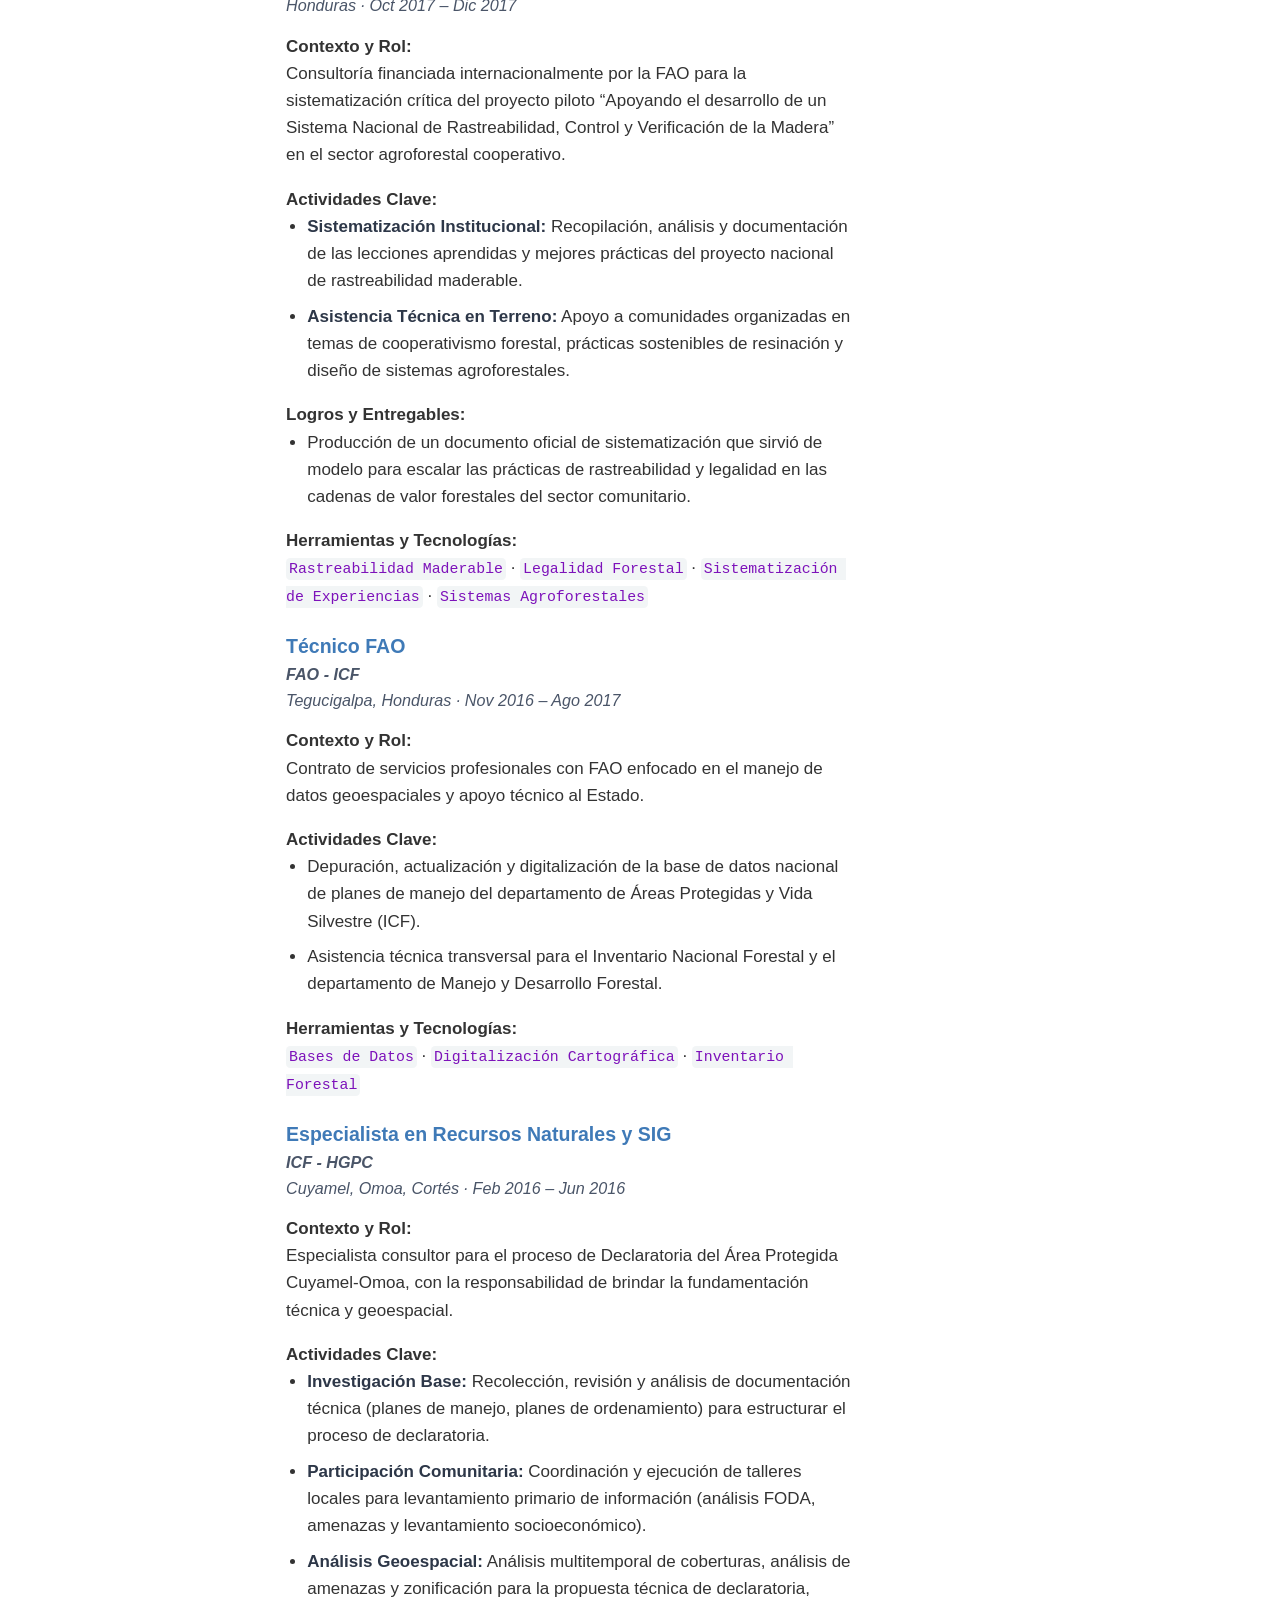
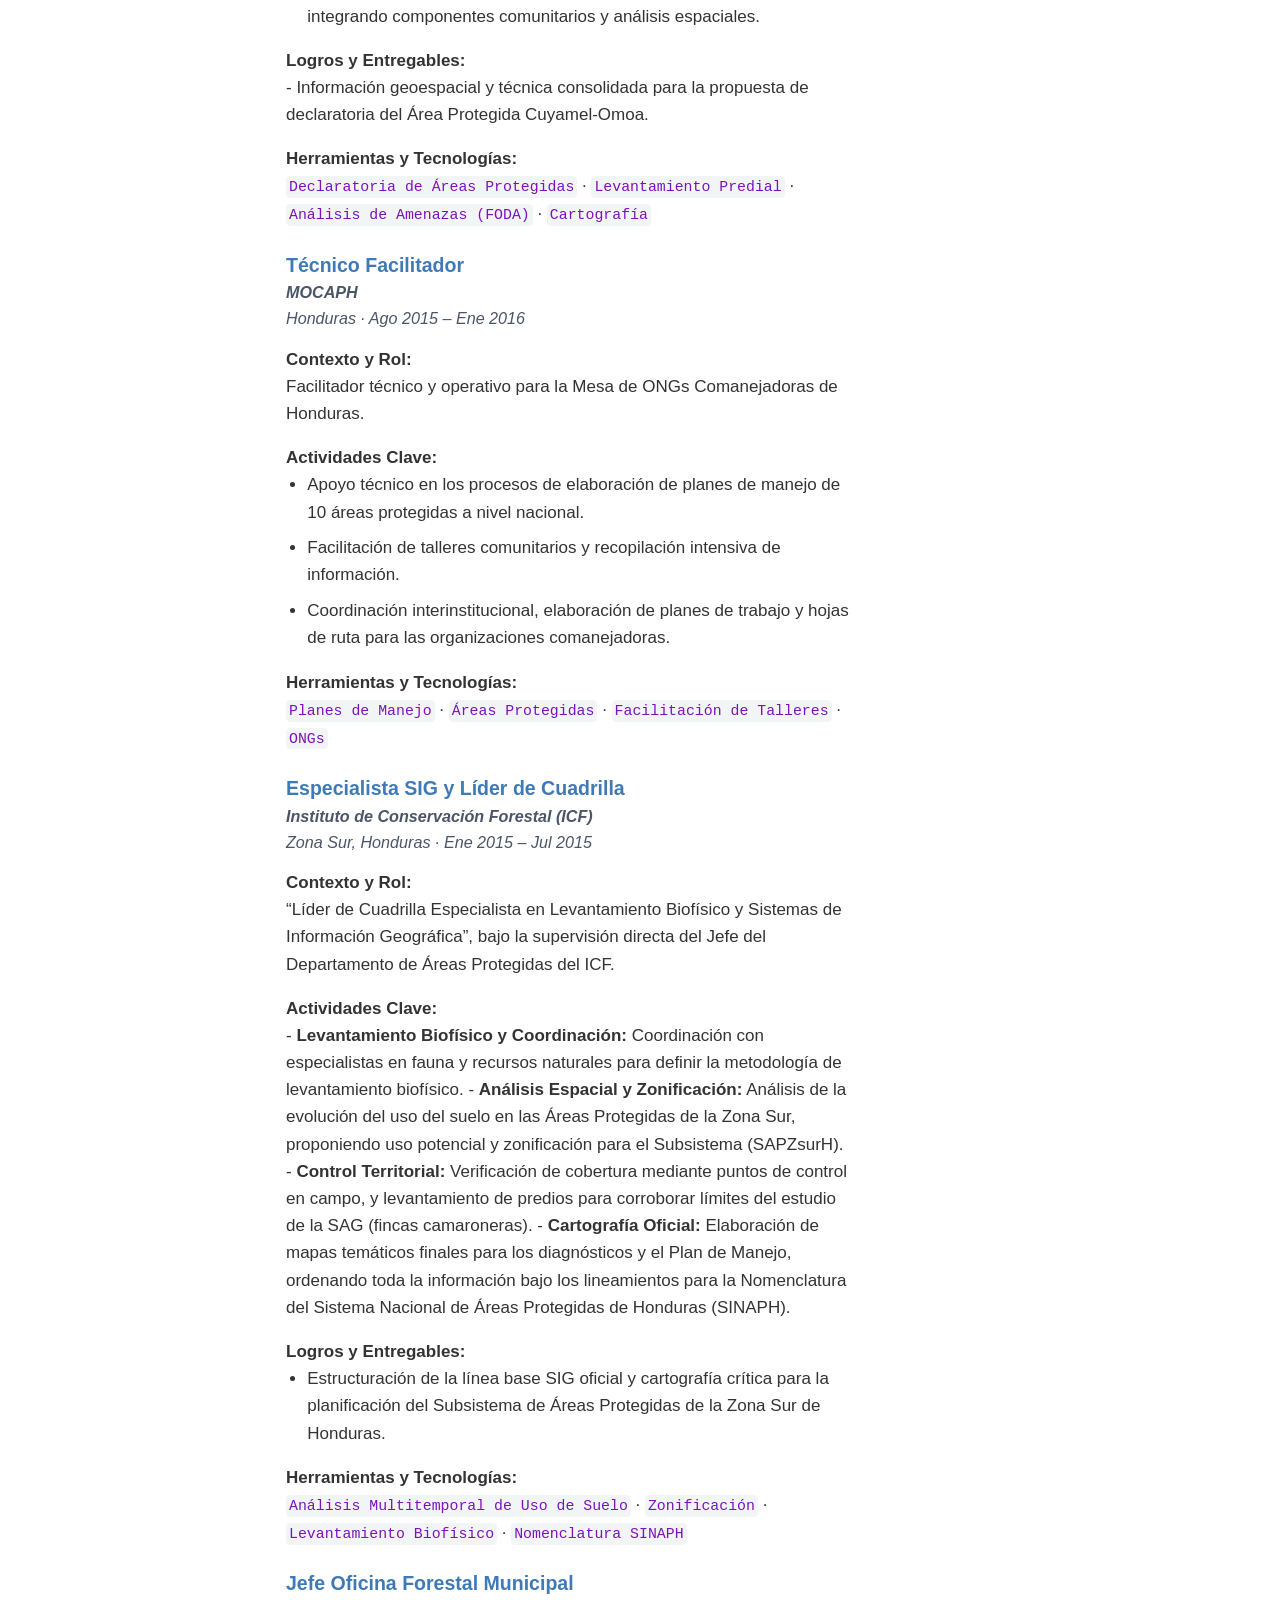
